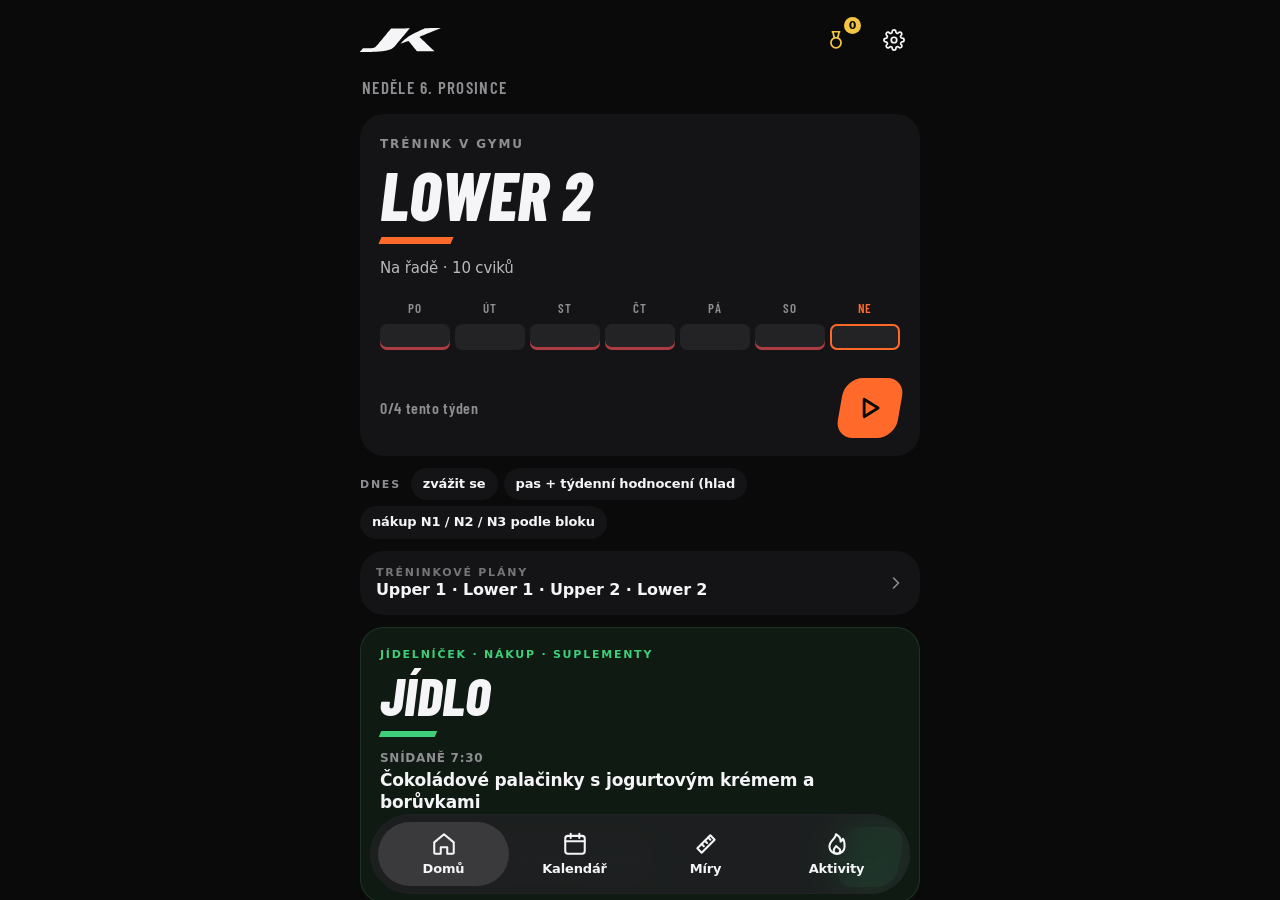
==== index.html @ 8cd09083 "Recepty: povinné suroviny → dochucení, odškrtávání, uvařit na víc dní; týden bez vaření; od 7. 12. k" ====
<!doctype html>
<html lang="cs">
<head>
<meta charset="utf-8">
<meta name="viewport" content="width=device-width,initial-scale=1,viewport-fit=cover">
<title>Kodad boost</title>
<meta name="theme-color" content="#0C0D10">
<meta name="apple-mobile-web-app-capable" content="yes">
<meta name="mobile-web-app-capable" content="yes">
<meta name="apple-mobile-web-app-status-bar-style" content="black-translucent">
<meta name="apple-mobile-web-app-title" content="Kodad boost">
<link rel="manifest" href="manifest.webmanifest">
<link rel="apple-touch-icon" href="icons/apple-touch-icon.png">
<link rel="icon" href="icons/icon-192.png">

<style>:root{padding-top:env(safe-area-inset-top,0px)}[hidden]{display:none!important}img{max-width:100%}</style>
<style>@font-face{font-family:'BC';font-weight:600;font-style:normal;font-display:block;src:url([data-uri]) format('woff')}@font-face{font-family:'BC';font-weight:700;font-style:normal;font-display:block;src:url([data-uri]) format('woff')}@font-face{font-family:'BC';font-weight:800;font-style:italic;font-display:block;src:url([data-uri]) format('woff')}/* Layout: jednosloupcová appka v duchu předlohy · černé pozadí, velké zaoblené karty, bílá hlavní tlačítka, plovoucí spodní lišta */
:root{
  --bg:#0A0A0A; --card:#1C1C1E; --card2:#262628; --card3:#323234; --line:#2E2E31;
  --fg:#F5F5F7; --mut:#8E8E93; --dim:#5C5C61;
  --done:#F2F2F2; --done-soft:rgba(242,242,242,.12); --hot:#FF6A2B; --hot-soft:rgba(255,106,43,.14);
  --prog:#35D0C9; --prog-soft:rgba(53,208,201,.15);
  --down:#E5484D; --down-soft:rgba(229,72,77,.15);
  --warn:#F07B2C; --ice:#9ACBF5; --heat:#F7A25C; --sick:#D46A93;
  --white:#FFFFFF; --ink:#0A0A0A;
  --f:-apple-system,BlinkMacSystemFont,"SF Pro Display","SF Pro Text",system-ui,"Helvetica Neue",Arial,sans-serif;
  --r:26px;
  color-scheme:dark;
}
*{box-sizing:border-box}
html,body{background:var(--bg);color:var(--fg)}
body{margin:0;font:16px/1.4 var(--f);letter-spacing:-.01em;
  padding-left:max(16px,env(safe-area-inset-left,0px));padding-right:max(16px,env(safe-area-inset-right,0px));
  padding-block:0 calc(118px + env(safe-area-inset-bottom,0px));
  -webkit-tap-highlight-color:transparent;-webkit-text-size-adjust:100%}
body::before{content:"";position:fixed;inset:0 0 auto;height:env(safe-area-inset-top,0px);z-index:30;background:var(--bg)}
button{font:inherit;color:inherit;background:none;border:0;padding:0;cursor:pointer;letter-spacing:inherit}
:focus-visible{outline:2px solid var(--prog);outline-offset:2px}
input,textarea,select{font:inherit;color:var(--fg);letter-spacing:inherit}
.num,input{font-variant-numeric:tabular-nums}
h1,h2,h3{margin:0;font-weight:800;letter-spacing:-.01em;text-wrap:balance}
.up-t{text-transform:uppercase;letter-spacing:.02em}
.lbl{font-size:13px;font-weight:500;letter-spacing:.14em;text-transform:uppercase;color:var(--mut)}
.mut{color:var(--mut)}
.wrap{max-width:560px;margin:0 auto}
svg.i{width:22px;height:22px;stroke:currentColor;fill:none;stroke-width:1.9;stroke-linecap:round;stroke-linejoin:round;flex:none}
.mark{display:block;color:var(--fg)}
.mark svg{display:block;height:100%;width:auto}

/* header */
.hdr{display:grid;grid-template-columns:52px 1fr 52px;align-items:center;padding-block:14px 18px}
.hdr .mark{height:26px;justify-self:center}
.hdr h1{justify-self:center;font-size:19px;font-weight:700;letter-spacing:0}
.round{width:52px;height:52px;border-radius:50%;display:grid;place-items:center;background:var(--card);border:1px solid var(--line);color:var(--fg)}
.round:active{background:var(--card2)}
.round.ghost{background:none;border-color:transparent}

/* buttons */
.pill{display:flex;align-items:center;justify-content:center;gap:12px;min-height:60px;padding:0 24px;border-radius:999px;font-size:19px;font-weight:700;width:100%}
.pill.white{background:var(--white);color:var(--ink)}
.pill.dark{background:var(--card2);border:1px solid #4A4A4D;color:var(--fg)}
.pill.lime{background:var(--done);color:var(--ink)}
.pill:active{filter:brightness(.92)}
.pill svg.i{width:24px;height:24px}
.btn{display:inline-flex;align-items:center;justify-content:center;gap:8px;min-height:48px;padding:0 18px;border-radius:999px;background:var(--card2);font-weight:600;font-size:16px}
.btn.sm{min-height:38px;padding:0 14px;font-size:14px}
.btn.white{background:var(--white);color:var(--ink)}
.btn.danger{color:var(--down)}
.btn.block{width:100%}
.btn:active{filter:brightness(1.2)}

/* cards */
.card{background:var(--card);border-radius:var(--r);padding:22px}
.sec{margin-top:30px}
.sec-h{display:flex;justify-content:space-between;align-items:baseline;margin:0 4px 14px}
.sec-h h2{font-size:26px;font-weight:700}
.sec-h button{color:var(--mut);font-size:17px;display:flex;align-items:center;gap:4px}

/* home plan card */
.plan{padding:26px 24px 24px;box-shadow:0 0 0 1px var(--line),0 20px 60px rgba(0,0,0,.6)}
.plan h1{font-size:34px;line-height:1.02;text-transform:uppercase}
.plan .sub{margin-top:8px;font-size:16px;color:var(--mut);text-transform:uppercase;letter-spacing:.06em;display:flex;gap:10px;flex-wrap:wrap}
.plan .sub b{color:var(--fg);font-weight:700}
.plan .sub i{font-style:normal;color:var(--dim)}
.ringrow{display:flex;align-items:center;gap:22px;margin:24px 0}
.ring{position:relative;width:118px;height:118px;flex:none}
.ring svg{width:100%;height:100%;transform:rotate(-90deg)}
.ring b{position:absolute;inset:0;display:grid;place-items:center;font-size:30px;font-weight:700}
.ringrow .side{display:grid;gap:12px;min-width:0}
.mini{display:flex;align-items:center;gap:12px;font-size:14px;letter-spacing:.08em;text-transform:uppercase}
.mini .mr{width:44px;height:44px;flex:none;position:relative}
.mini .mr svg{width:100%;height:100%;transform:rotate(-90deg)}
.mini .mr b{position:absolute;inset:0;display:grid;place-items:center;font-size:12px;font-weight:700}
.ringrow p{margin:0;font-size:15px;letter-spacing:.06em;text-transform:uppercase;color:var(--fg);line-height:1.35}
.plan.live h1{color:var(--done)}

/* week */
.week{display:grid;grid-template-columns:repeat(7,1fr);gap:4px;margin-top:18px}
.wd{display:grid;justify-items:center;gap:10px;color:var(--mut);font-size:15px}
.wd .c{width:42px;height:42px;max-width:100%;border-radius:50%;border:2.5px solid #5A5A5E;display:grid;place-items:center;color:var(--fg)}
.wd .c svg{width:18px;height:18px;stroke-width:2.6}
.wd.done .c{border-color:var(--done);color:var(--done)}
.wd.part .c{border-color:var(--warn);color:var(--warn)}
.wd.sick .c{border-color:var(--sick)}
.wd.act .c{border-color:var(--prog);color:var(--prog)}
.wd.today span{color:var(--fg);font-weight:700}
.wd.today .c{box-shadow:0 0 0 3px var(--bg),0 0 0 4.5px #6A6A6E}
.legend{display:flex;flex-wrap:wrap;gap:6px 14px;margin-top:20px;font-size:14px;color:var(--mut)}
.legend span{display:flex;align-items:center;gap:6px}
.legend u{width:9px;height:9px;border-radius:50%;display:inline-block}
.tiles{display:grid;grid-template-columns:1fr 1fr;gap:10px}
.tile{display:grid;gap:18px;padding:18px;border-radius:22px;background:var(--card);text-align:left}
.tile .ic{width:42px;height:42px;border-radius:50%;display:grid;place-items:center;background:var(--card2)}
.tile b{display:block;font-size:19px;font-weight:700}
.tile small{display:block;color:var(--mut);font-size:14px;margin-top:2px}
.lastc{display:flex;align-items:center;gap:14px;width:100%;text-align:left}
.lastc .bar{width:6px;align-self:stretch;border-radius:3px;background:var(--done)}
.lastc .t{flex:1;min-width:0}
.lastc .t b{display:block;font-size:20px;font-weight:600;text-transform:uppercase}
.lastc .t small{color:var(--mut);font-size:15px}
.lastc .n{font-size:28px;font-weight:700}
.lastc .n small{font-size:14px;color:var(--mut);font-weight:500}
.empty{padding:22px;border:1px dashed #3A3A3D;border-radius:var(--r);color:var(--mut);display:grid;gap:14px}
.empty b{color:var(--fg);font-size:18px}

/* floating nav */
nav.tabs{position:fixed;z-index:25;left:max(14px,env(safe-area-inset-left,0px));right:max(14px,env(safe-area-inset-right,0px));bottom:calc(10px + env(safe-area-inset-bottom,0px));
  max-width:540px;margin:0 auto;display:grid;grid-template-columns:repeat(4,1fr);padding:7px;border-radius:40px;
  background:rgba(32,32,34,.86);-webkit-backdrop-filter:blur(20px) saturate(1.4);backdrop-filter:blur(20px) saturate(1.4);border:1px solid var(--line)}
nav.tabs button{display:grid;justify-items:center;gap:3px;padding:9px 0 8px;border-radius:32px;color:var(--fg);font-size:13px;font-weight:600}
nav.tabs button svg.i{width:26px;height:26px}
nav.tabs button.on{background:#3A3A3D}

/* lists */
.list{display:grid;gap:10px;grid-template-columns:minmax(0,1fr)}
.li{display:flex;align-items:center;gap:14px;padding:16px 18px;background:var(--card);border-radius:20px;width:100%;text-align:left}
.li .t{flex:1;min-width:0}
.li .t b{display:block;font-weight:600;font-size:17px}
.li .t small{display:block;color:var(--mut);font-size:14px;margin-top:2px;white-space:nowrap;overflow:hidden;text-overflow:ellipsis}
.li .chev{color:var(--dim)}
.li .ic{width:40px;height:40px;border-radius:50%;display:grid;place-items:center;background:var(--card2);flex:none}
.search{width:100%;height:50px;border-radius:999px;background:var(--card);border:1px solid var(--line);padding:0 20px;font-size:17px;margin-bottom:14px}
.grp{margin:22px 4px 10px}

/* chips */
.chips{display:flex;flex-wrap:wrap;gap:6px}
.chip{font-size:13px;font-weight:600;padding:5px 11px;border-radius:999px;background:var(--card2);color:#C7C7CC;white-space:nowrap}
.chip.o{background:none;border:1.5px solid #E6E6E9;color:var(--fg);font-size:16px;font-weight:500;padding:9px 18px}
.chip.uni{color:var(--ice)}
.chip.prog{background:var(--prog-soft);color:var(--prog)}
.chip.down{background:var(--down-soft);color:var(--down)}

/* workout */
.timer{display:flex;align-items:center;justify-content:center;gap:12px;margin:0 auto 18px;width:max-content;padding:12px 34px;border-radius:999px;background:var(--card);border:1px solid var(--line);font-size:30px;font-weight:600;font-variant-numeric:tabular-nums;letter-spacing:.02em}
.timer svg.i{width:28px;height:28px}
.ex{background:var(--card);border-radius:var(--r);margin-top:14px;overflow:hidden}
.exh{display:flex;align-items:center;gap:16px;width:100%;padding:18px 20px 18px 22px;text-align:left}
.exh .bar{width:6px;align-self:stretch;border-radius:3px;background:#48484C;flex:none}
.ex.done .exh .bar{background:var(--done)} .ex.part .exh .bar{background:var(--warn)}
.exh .t{flex:1;min-width:0}
.exh .nm{display:flex;align-items:center;gap:10px;font-size:21px;font-weight:600;line-height:1.2}
.exh .nm .inf{color:var(--mut);display:grid;place-items:center;width:30px;height:30px;margin:-4px 0;border-radius:50%}
.exh .sb{display:flex;align-items:center;flex-wrap:wrap;gap:6px 12px;color:var(--mut);font-size:17px;margin-top:4px}
.dots{display:flex;gap:6px}
.dots u{width:16px;height:16px;border-radius:50%;border:2px solid var(--down)}
.dots u.ok{border-color:var(--done);background:var(--done)}
.exh .cv{color:var(--fg);transition:transform .2s}
.ex.open .exh .cv{transform:rotate(180deg)}
.exb{border-top:1px solid var(--line)}
.tools{display:flex;align-items:center;gap:8px;padding:12px 16px;border-bottom:1px solid var(--line)}
.tools .chips{flex:1;min-width:0}
.tools .tb{width:46px;height:38px;border-radius:999px;background:var(--card2);display:grid;place-items:center;flex:none;color:var(--fg)}
.tools .tb svg.i{width:20px;height:20px}
.last{padding:12px 20px 0;font-size:14px;color:var(--mut)}
.last b{color:var(--fg);font-weight:500}
.tbl{display:grid}
.th,.tr{display:grid;grid-template-columns:44px 1fr 1fr 74px 52px;align-items:center}
.th{padding:10px 8px 8px;border-bottom:1px solid var(--line);font-size:15px;font-weight:700;text-align:center}
.th span+span,.tr>*+*{border-left:1px solid var(--line)}
.tr{min-height:66px;border-bottom:1px solid var(--line);text-align:center;padding:0 8px}
.tr.sideR{border-bottom-color:var(--line)}
.tr .no{font-size:18px;font-weight:500}
.tr input{width:100%;height:50px;border:0;background:transparent;text-align:center;font-size:23px;font-weight:500;padding:0 4px;border-radius:12px}
.tr input:focus{background:var(--card2);outline:none}
.tr input::placeholder{color:#5C5C61}
.rc{position:relative}
.rc .ar{position:absolute;right:4px;top:50%;transform:translateY(-50%);font-size:17px;font-weight:700;pointer-events:none}
.ar.up{color:var(--prog)} .ar.down{color:var(--down)} .ar.eq{color:var(--dim)}
.rg{display:grid;justify-items:center;gap:3px;font-size:13px;color:var(--mut);font-weight:600}
.fbadge{display:inline-grid;place-items:center;min-width:44px;height:28px;border-radius:999px;border:2px solid var(--down);color:var(--fg);font-size:14px;font-weight:800}
.ck{display:grid;place-items:center}
.ck span{width:42px;height:30px;border-radius:999px;border:2px solid #4A4A4D;display:grid;place-items:center;color:transparent}
.ck span svg{width:18px;height:18px;stroke-width:3}
.ck.ok span{border-color:var(--done);color:var(--done)}
.nx{padding:12px 20px 4px;display:grid;gap:5px;font-size:14px;color:var(--mut)}
.nx .up{color:var(--prog)} .nx .down{color:var(--down)} .nx b{color:var(--fg);font-weight:600}
.nx .up b{color:var(--prog)}
.notep{display:block;width:calc(100% - 32px);margin:12px 16px 18px;min-height:54px;border-radius:28px;border:0;background:var(--card3);padding:15px 22px;font-size:17px;resize:none;line-height:1.4}
.notep::placeholder{color:#A1A1A6}
.dock{position:fixed;z-index:25;left:max(14px,env(safe-area-inset-left,0px));right:max(14px,env(safe-area-inset-right,0px));bottom:calc(10px + env(safe-area-inset-bottom,0px));max-width:540px;margin:0 auto;
  display:flex;gap:10px;align-items:center;padding:12px;border-radius:34px;background:rgba(40,40,42,.9);-webkit-backdrop-filter:blur(20px);backdrop-filter:blur(20px);border:1px solid var(--line)}
.dock .pill{min-height:56px;font-size:18px}
.dock .add{background:#3A3A3D;flex:1}
.dock .add svg{color:var(--done)}
.dock .fin{flex:1.2;background:var(--done);color:var(--ink)}

/* finish flow */
.steps{display:grid;grid-template-columns:repeat(3,1fr);gap:12px;margin:6px 8px 0}
.steps i{height:5px;border-radius:3px;background:#2C2C33}
.steps i.on{background:var(--white)}
.fl{min-height:calc(100vh - 260px);display:flex;flex-direction:column;justify-content:center;text-align:center;padding:30px 0}
.fl .mark{height:34px;margin:0 auto 34px}
.fl .lbl{color:var(--fg);letter-spacing:.2em;font-size:15px}
.fl .huge{font-size:76px;font-weight:800;line-height:1;margin-top:10px;letter-spacing:-.02em}
.fl .huge small{font-size:40px}
.fl h2{font-size:30px;text-transform:uppercase;margin-top:8px}
.fl .chips{justify-content:center;margin-top:22px;gap:10px}
.bottom-acts{display:grid;gap:12px;margin-top:10px}
.burst{position:relative;width:200px;height:150px;margin:24px auto 10px}
.burst span{position:absolute;border-radius:50%;display:grid;place-items:center;border:2px solid var(--prog);background:rgba(53,208,201,.08);color:var(--fg)}
.burst span svg{stroke-width:2.4}
.gl{display:grid;gap:12px;margin-top:22px;text-align:left}
.gi{display:flex;align-items:center;gap:12px;padding:20px 22px;border-radius:24px;background:var(--card)}
.gi .t{flex:1;min-width:0}
.gi .t b{display:block;font-size:19px;font-weight:500}
.gi .t small{color:var(--mut);font-size:16px}
.gi .r{display:grid;justify-items:end;gap:8px}
.gi .r .p{display:flex;align-items:center;gap:8px}
.gi .r .p .cir{width:32px;height:32px;border-radius:50%;border:2px solid currentColor;display:grid;place-items:center}
.gi .r .p .cir svg{width:16px;height:16px;stroke-width:2.6}
.gi .r .p em{font-style:normal;font-weight:700;padding:6px 14px;border-radius:999px;font-size:16px}
.gi .r .from{color:var(--mut);font-size:16px;white-space:nowrap}
.gi.up .p{color:var(--prog)} .gi.up .p em{background:var(--prog-soft)} .gi.up .from b{color:var(--prog);font-weight:500}
.gi.kg .p{color:var(--done)} .gi.kg .p em{background:var(--done-soft)} .gi.kg .from b{color:var(--done);font-weight:500}
.gi.down .p{color:var(--down)} .gi.down .p em{background:var(--down-soft)} .gi.down .from b{color:var(--down);font-weight:500}
.ov h1{font-size:40px;margin:4px 0 20px}
.ovc{background:var(--card);border-radius:var(--r);overflow:hidden}
.ovc .row{display:flex;align-items:center;gap:16px;padding:18px 22px;border-top:1px solid var(--line)}
.ovc .row:first-child{border-top:0}
.ovc .row .k{font-size:15px;letter-spacing:.12em;text-transform:uppercase;color:#C7C7CC;flex:none}
.ovc .row input{flex:1;min-width:0;background:none;border:0;font-size:18px;padding:4px 0}
.ovc .row input::placeholder{color:var(--dim)}
.ovc .ttl{display:flex;align-items:center;gap:16px;font-size:26px;font-weight:500;text-transform:uppercase}
.ovc .ttl i{width:6px;height:38px;border-radius:3px;background:var(--done)}
.ovc .row .v{font-size:19px;color:#4A9DFF;font-variant-numeric:tabular-nums}
.feel{display:grid;grid-template-columns:repeat(4,1fr);gap:6px;padding:20px 12px;background:var(--card);border-radius:var(--r);margin-top:14px}
.feel button{display:grid;justify-items:center;gap:8px;color:#8E8E93;font-size:16px}
.feel button svg{width:46px;height:46px;stroke:none;fill:currentColor}
.feel button.on{color:var(--fg)}
.feel button.on svg{color:var(--done)}
.opt{display:grid;gap:12px;margin-top:14px}
.reco{padding:16px 18px;border-radius:20px;background:var(--prog-soft);color:var(--fg);font-size:15px;text-align:left}
.reco .lbl{color:var(--prog);display:block;margin-bottom:4px;font-size:12px}
.extbl{background:var(--card);border-radius:var(--r);overflow:hidden;margin-top:14px}
.extbl .eh{display:flex;align-items:center;gap:14px;padding:16px 20px}
.extbl .eh i{width:6px;height:44px;border-radius:3px;background:var(--done);flex:none}
.extbl .eh .t{flex:1;min-width:0}
.extbl .eh b{display:block;font-size:20px;font-weight:500}
.extbl .eh small{color:var(--mut);font-size:16px}
.extbl .th,.extbl .tr{grid-template-columns:52px 1fr 1fr 1fr}
.extbl .th{background:#161618;border-top:1px solid var(--line)}
.extbl .tr{min-height:56px;font-size:19px;border-bottom:0}
.extbl .tr span{display:flex;align-items:center;justify-content:center;gap:8px}
.badge-best{display:inline-flex;align-items:center;gap:6px;padding:6px 12px;border-radius:999px;border:1.5px solid #8E8E93;font-size:14px;font-weight:600;white-space:nowrap}
.badge-best svg{color:#F4C542}
.extbl.best{box-shadow:inset 0 0 0 2px #8E8E93}
.sfix{position:fixed;z-index:26;left:max(16px,env(safe-area-inset-left,0px));right:max(16px,env(safe-area-inset-right,0px));bottom:calc(14px + env(safe-area-inset-bottom,0px));max-width:528px;margin:0 auto}

/* forms + sheet */
#sheet{position:fixed;inset:0;z-index:50;display:flex;align-items:flex-end;justify-content:center}
#sheet .bd{position:absolute;inset:0;background:rgba(0,0,0,.65);animation:fade .2s}
#sheet .pn{position:relative;width:100%;max-width:560px;max-height:92vh;overflow:auto;background:#161618;border-radius:32px 32px 0 0;
  padding:10px max(20px,env(safe-area-inset-right,0px)) calc(24px + env(safe-area-inset-bottom,0px)) max(20px,env(safe-area-inset-left,0px));animation:up .26s cubic-bezier(.2,.8,.2,1)}
#sheet .grab{width:58px;height:6px;border-radius:3px;background:#4A4A4D;margin:6px auto 22px}
#sheet h2{font-size:26px}
@keyframes up{from{transform:translateY(40px);opacity:0}}
@keyframes fade{from{opacity:0}}
.form{display:grid;gap:16px;margin-top:16px}
.form label.f{display:grid;gap:7px;font-size:14px;color:var(--mut);font-weight:500}
.inp,.form input:not([type=checkbox]),.form textarea,.form select{width:100%;min-height:50px;border-radius:16px;border:1px solid var(--line);background:var(--card);padding:12px 14px;font-size:17px}
.form textarea{min-height:96px;resize:vertical}
.two{display:grid;grid-template-columns:1fr 1fr;gap:10px}
.three{display:grid;grid-template-columns:repeat(3,1fr);gap:10px}
.seg{display:flex;background:var(--card);border-radius:999px;padding:4px;gap:4px}
.seg button{flex:1;min-height:42px;border-radius:999px;font-size:15px;font-weight:600;color:var(--mut)}
.seg button.on{background:var(--card3);color:var(--fg)}
.sw{display:flex;align-items:center;justify-content:space-between;gap:12px;padding:15px 18px;border-radius:20px;background:var(--card);font-size:17px;font-weight:500;width:100%;text-align:left}
.sw small{display:block;color:var(--mut);font-size:13px;font-weight:400}
.sw .k{width:51px;height:31px;border-radius:16px;background:#3A3A3D;position:relative;flex:none;transition:background .2s}
.sw .k::after{content:"";position:absolute;top:2px;left:2px;width:27px;height:27px;border-radius:50%;background:#fff;transition:transform .2s}
.sw.on .k{background:var(--done)}
.sw.on .k::after{transform:translateX(20px)}
.setcfg{display:grid;grid-template-columns:24px 1fr 1fr auto 34px;gap:8px;align-items:center}
.setcfg .n{font-weight:700;color:var(--mut)}
.setcfg input{min-height:46px!important;text-align:center}
.setcfg .fb{height:46px;padding:0 12px;border-radius:999px;border:2px solid #3A3A3D;font-size:13px;font-weight:800;color:var(--dim)}
.setcfg .fb.on{border-color:var(--down);color:var(--fg)}
.setcfg .rm{height:46px;color:var(--dim)}
.actions{display:flex;gap:10px;margin-top:22px}
.actions .btn{flex:1}
.confirm{margin-top:14px;padding:16px;border-radius:18px;background:var(--down-soft);display:grid;gap:10px;font-size:15px}
.info-b{display:grid;gap:14px;margin-top:16px;font-size:16px}
.info-b ul{margin:6px 0 0;padding-left:20px;display:grid;gap:6px}

/* summary / stats */
.stat3{display:grid;grid-template-columns:repeat(3,1fr);background:var(--card);border-radius:var(--r);overflow:hidden}
.stat3>div{display:grid;justify-items:center;gap:6px;padding:20px 8px;text-align:center}
.stat3>div+div{border-left:1px solid var(--line)}
.stat3 svg.i{width:28px;height:28px;color:#C7C7CC}
.stat3 span{font-size:14px;color:#C7C7CC}
.stat3 b{font-size:28px;font-weight:700}
.stat3 b.up{color:var(--prog)} .stat3 b.down{color:var(--down)}
.chart{width:100%;height:auto;display:block}
.chart text{font-family:var(--f);font-size:12px;fill:#C7C7CC}

/* calendar */
.cal-h{display:flex;align-items:center;justify-content:space-between;margin:0 0 16px}
.cal-h h2{font-size:24px;text-transform:uppercase;letter-spacing:.03em}
.cal{display:grid;grid-template-columns:repeat(7,1fr);gap:6px 4px}
.cal .dn{text-align:center;font-size:13px;color:var(--mut);padding-bottom:4px}
.cd{display:grid;justify-items:center;gap:4px;padding:2px 0;color:var(--fg)}
.cd .c{width:40px;height:40px;max-width:100%;border-radius:50%;display:grid;place-items:center;font-size:16px;font-weight:500;border:2px solid transparent}
.cd.out{visibility:hidden}
.cd.future .c{color:var(--dim)}
.cd.today .c{border-color:#6A6A6E}
.cd.gym .c{border-color:var(--done);color:var(--done);font-weight:700}
.cd.sick .c{border-color:var(--sick);color:var(--sick)}
.cd .ds{display:flex;gap:3px;height:6px}
.cd .ds u{width:6px;height:6px;border-radius:50%}
.dot-gym{background:var(--done)}.dot-cold{background:var(--ice)}.dot-heat{background:var(--heat)}.dot-act{background:var(--prog)}.dot-sick{background:var(--sick)}

/* activities */
.agrid{display:grid;grid-template-columns:repeat(3,1fr);gap:10px}
.at{display:grid;justify-items:center;gap:10px;padding:18px 6px;border-radius:22px;background:var(--card);font-size:14px;font-weight:600}
.at .ic{width:48px;height:48px;border-radius:50%;display:grid;place-items:center;background:var(--card2)}
.at.cold .ic,.li .ic.cold{color:var(--ice)} .at.heat .ic,.li .ic.heat{color:var(--heat)} .at.act .ic,.li .ic.act{color:var(--prog)}

/* overlays */
#toast{position:fixed;left:50%;bottom:calc(112px + env(safe-area-inset-bottom,0px));transform:translateX(-50%);z-index:70;background:var(--white);color:var(--ink);padding:12px 20px;border-radius:999px;font-weight:600;font-size:15px;opacity:0;pointer-events:none;transition:opacity .2s;white-space:nowrap}
#toast.on{opacity:1}
#fx{position:fixed;inset:0;z-index:80;pointer-events:none;display:grid;place-items:center}
#fx canvas{position:absolute;inset:0;width:100%;height:100%}
#fx .msg{position:relative;text-align:center;animation:fxin .5s ease}
#fx .msg b{display:block;font-size:60px;font-weight:800;letter-spacing:-.02em}
#fx .msg span{color:var(--mut);font-size:17px}
#fx.cold{background:radial-gradient(circle at 50% 40%,rgba(154,203,245,.16),rgba(10,10,10,.96) 70%)} #fx.cold b{color:var(--ice)}
#fx.heat{background:radial-gradient(circle at 50% 70%,rgba(242,140,78,.24),rgba(10,10,10,.96) 70%)} #fx.heat b{color:var(--heat)}
#fx.act{background:radial-gradient(circle at 50% 50%,rgba(53,208,201,.14),rgba(10,10,10,.96) 70%)} #fx.act b{color:var(--prog)}
@keyframes fxin{from{opacity:0;transform:scale(.96)}}
#shot{position:fixed;inset:0;z-index:90;background:rgba(0,0,0,.94);display:flex;flex-direction:column;align-items:center;justify-content:center;gap:16px;
  padding:calc(16px + env(safe-area-inset-top,0px)) max(16px,env(safe-area-inset-right,0px)) calc(16px + env(safe-area-inset-bottom,0px)) max(16px,env(safe-area-inset-left,0px))}
#shot img{max-height:66vh;max-width:100%;border-radius:18px;-webkit-touch-callout:default}
#shot p{margin:0;color:var(--mut);font-size:14px;text-align:center;max-width:320px}
#shot .bottom-acts{width:100%;max-width:380px}
/* home v2 */
.htop{display:flex;align-items:center;justify-content:space-between;padding-block:14px 4px}
.htop .mark{height:24px}
.hdate{font-size:15px;color:var(--mut);margin:2px 4px 14px}
.gcard{position:relative;cursor:pointer;border-radius:30px;padding:24px 22px 20px;background:linear-gradient(160deg,#232326 0%,#141415 70%);border:1px solid #2E2E31;overflow:hidden}
.gcard::after{content:"";position:absolute;right:-60px;top:-60px;width:220px;height:220px;border-radius:50%;background:radial-gradient(circle,rgba(139,212,59,.16),transparent 70%);pointer-events:none}
.gcard .lbl{color:var(--done);font-size:12px}
.gcard h1{font-size:44px;line-height:.98;text-transform:uppercase;margin-top:10px;letter-spacing:-.02em}
.gsub{margin:10px 0 0;color:#C7C7CC;font-size:15px}
.gtime{font-size:46px;font-weight:700;font-variant-numeric:tabular-nums;color:var(--done);margin-top:8px}
.gcard.live{background:linear-gradient(160deg,#1E2A14 0%,#121411 75%);border-color:rgba(139,212,59,.35)}
.wk7{display:grid;grid-template-columns:repeat(7,1fr);gap:6px;margin-top:22px}
.w7{display:grid;justify-items:center;gap:7px;color:var(--mut);font-size:12px;font-weight:600;text-transform:uppercase;letter-spacing:.04em;padding:0}
.w7 i{width:100%;height:30px;border-radius:9px;background:#2A2A2D}
.w7.done i{background:var(--done)}
.w7.live i{background:var(--warn)}
.w7.sick i{background:repeating-linear-gradient(135deg,rgba(212,106,147,.55) 0 5px,#2A2A2D 5px 10px)}
.w7.today span{color:var(--fg)}
.w7.today i{box-shadow:inset 0 0 0 2px #8E8E93}
.w7 u{width:5px;height:5px;border-radius:50%;background:transparent}
.w7 u.on{background:var(--prog)}
.gfoot{display:flex;align-items:center;justify-content:space-between;margin-top:16px}
.gfoot .mut{font-size:14px}
.gplay{width:64px;height:64px;border-radius:50%;background:var(--done);color:var(--ink);display:grid;place-items:center;box-shadow:0 10px 30px rgba(139,212,59,.25)}
.gplay svg.i{width:28px;height:28px;stroke-width:2.4}
.gplay.ok{background:var(--card3);color:var(--done);box-shadow:none}
.hgrid{display:grid;grid-template-columns:1fr 1fr;gap:10px;margin-top:10px}
.hcard{display:flex;flex-direction:column;align-items:flex-start;gap:6px;padding:18px;border-radius:24px;background:var(--card);text-align:left;min-height:150px;min-width:0}
.hcard .hic{width:40px;height:40px;border-radius:50%;display:grid;place-items:center;background:var(--card2);margin-bottom:6px}
.hcard b{font-size:19px;font-weight:700}
.hcard small{color:var(--mut);font-size:14px}
.hcard .big{font-size:28px;font-weight:700;font-variant-numeric:tabular-nums;line-height:1.1}
.hcard .big small{font-size:13px;font-weight:500}
.hcard .stp{margin-top:auto}
.hrow{display:flex;align-items:center;gap:14px;width:100%;margin-top:10px;padding:16px 18px;border-radius:22px;background:var(--card);text-align:left}
.hrow .bar{width:5px;align-self:stretch;border-radius:3px;background:var(--done)}
.hrow .t{flex:1;min-width:0}
.hrow .t small{display:block;color:var(--mut);font-size:13px}
.hrow .t b{display:block;font-size:18px;text-transform:uppercase}
.hrow .n{color:#C7C7CC;font-size:15px;white-space:nowrap}
.hrow em{font-style:normal;color:var(--prog)}
.card .seg{background:var(--card2)}
.card .seg button.on{background:#4A4A4E}
/* rekordy, odpočet, souhrn */
.ar.pr{color:#F4C542;font-size:12px;font-weight:800;letter-spacing:.04em}
.tools .tb.cdb{width:auto;padding:0 12px;gap:6px;display:flex;align-items:center;font-size:14px;font-weight:600;color:var(--done)}
.tools .tb.cdb svg.i{width:18px;height:18px}
.cdbar{position:fixed;z-index:24;left:max(14px,env(safe-area-inset-left,0px));right:max(14px,env(safe-area-inset-right,0px));bottom:calc(96px + env(safe-area-inset-bottom,0px));max-width:540px;margin:0 auto;
  display:flex;align-items:center;gap:10px;padding:12px 12px 12px 20px;border-radius:26px;background:#1E1E21;border:1px solid #3A3A3D;overflow:hidden;box-shadow:0 10px 40px rgba(0,0,0,.6)}
.cdbar .pg{position:absolute;left:0;top:0;bottom:0;background:rgba(139,212,59,.12);pointer-events:none;transition:width .4s linear}
.cdbar .t{flex:1;min-width:0;position:relative}
.cdbar .t small{display:block;color:var(--mut);font-size:13px;white-space:nowrap;overflow:hidden;text-overflow:ellipsis}
.cdbar .t b{font-size:30px;font-weight:700;font-variant-numeric:tabular-nums}
.cdbar .ad{position:relative;height:44px;padding:0 14px;border-radius:999px;background:var(--card3);font-weight:600;font-size:15px}
.cdbar .cx{position:relative;width:44px;height:44px;border-radius:50%;background:var(--card3);display:grid;place-items:center}
.cdbar.go{background:var(--done);border-color:var(--done);color:var(--ink)}
.cdbar.go .t small{color:rgba(10,10,10,.65)}
.cdbar.go .t b{font-size:22px}
.cdbar.go .cx{background:rgba(10,10,10,.15)}
@media (prefers-reduced-motion:no-preference){.cdbar.go{animation:pulse 1s ease-in-out 3}@keyframes pulse{50%{transform:scale(1.03)}}}
.perfc{margin-top:14px;padding:18px 16px;background:var(--card);border-radius:var(--r)}
.perfc .seg{background:var(--card2)}
.perfc .seg button{min-height:48px;font-size:18px}
.perfc .seg button.on{background:var(--done);color:var(--ink)}
.gi.pr{background:linear-gradient(120deg,rgba(244,197,66,.14),var(--card) 60%);color:#F4C542}
.gi.pr .t b{color:var(--fg)}
.gi.pr .p em{background:rgba(244,197,66,.16)}
.gi.pr .from b{color:#F4C542;font-weight:500}
.prli .ic{color:#F4C542}
.prli small b{color:#F4C542;font-weight:600}
.wkh{display:flex;align-items:center;justify-content:space-between;gap:12px;text-align:center}
.round[disabled]{opacity:.3}
.wcard{padding:6px 18px}
.wrow{display:flex;justify-content:space-between;align-items:center;gap:10px;padding:12px 0;border-top:1px solid var(--line);font-size:15px}
.wrow:first-child{border-top:0}
.wrow span{color:var(--mut)}
.wrow b{font-weight:600;text-align:right}
/* míry */
.mtabs{margin:16px 0 14px;position:sticky;top:calc(env(safe-area-inset-top,0px) + 6px);z-index:15;background:var(--card);box-shadow:0 6px 20px rgba(0,0,0,.5)}
.mtiles{display:grid;grid-template-columns:1fr 1fr;gap:10px}
.mtile{background:var(--card);border-radius:22px;padding:16px;display:grid;gap:4px;min-width:0}
.mtile span{font-size:12px;letter-spacing:.1em;text-transform:uppercase;color:var(--mut)}
.mtile b{font-size:30px;font-weight:700;font-variant-numeric:tabular-nums;line-height:1.1}
.mtile b small{font-size:15px;color:var(--mut);font-weight:500}
.mtile em{font-style:normal;font-size:13px;color:var(--mut)}
.stp{font-style:normal;display:inline-block;padding:3px 9px;border-radius:999px;font-size:12px;font-weight:600}
.stp.good{background:var(--done-soft);color:var(--done)} .stp.warn{background:rgba(240,123,44,.15);color:var(--warn)} .stp.bad{background:var(--down-soft);color:var(--down)} .stp.idle{background:var(--card2);color:var(--mut)}
.alert{margin-top:10px;padding:14px 16px;border-radius:18px;font-size:15px;background:var(--card);border-left:4px solid var(--dim)}
.alert.warn{border-left-color:var(--warn)} .alert.bad{border-left-color:var(--down)}
.mform h2,.mchart h2{font-size:22px}
.mh{display:flex;align-items:center;justify-content:space-between;gap:10px}
.hint{font-size:14px;margin:6px 0 0}
.ml{margin:0 2px 8px}
.scl{display:flex;justify-content:space-between;gap:8px;font-size:15px;font-weight:600}
.scl small{color:var(--mut);font-weight:400;font-size:12px;text-align:right}
.seg.wrap3{display:grid;grid-template-columns:repeat(3,1fr);border-radius:20px}
.seg.wrap3 button{border-radius:16px;font-size:14px}
.form input.bigin{font-size:26px;font-weight:700;min-height:56px}
.dt summary{cursor:pointer;font-weight:600;color:var(--prog);padding:6px 2px}
.mchart{margin-top:14px;padding:20px 16px}
.tw{overflow-x:auto;margin:10px -4px 0}
.tw table{border-collapse:collapse;width:100%;font-size:14px;font-variant-numeric:tabular-nums}
.tw th,.tw td{padding:9px 8px;text-align:right;border-bottom:1px solid var(--line);white-space:nowrap}
.tw th:first-child,.tw td:first-child{text-align:left}
.tw th{font-size:11px;letter-spacing:.06em;text-transform:uppercase;color:var(--mut);font-weight:600}
.tw td.good{color:var(--done)} .tw td.warn{color:var(--warn)} .tw td.bad{color:var(--down)}
.tw tr[data-a]{cursor:pointer}
@media (prefers-reduced-motion:reduce){*{animation:none!important;transition:none!important}}
.hdate::first-letter{text-transform:uppercase}

/* v1.6 – kompaktnější zápis */
.timer{font-size:24px;padding:9px 26px;margin-bottom:12px}
.timer svg.i{width:22px;height:22px}
.ex{border-radius:22px;margin-top:10px}
.exh{padding:14px 14px 14px 16px;gap:12px}
.exh .bar{width:4px}
.exh .nm{font-size:18px;gap:8px}
.exh .nm .inf{width:26px;height:26px}
.exh .nm .inf svg.i{width:18px;height:18px}
.exh .sb{font-size:14px;margin-top:2px}
.dots{gap:5px}.dots u{width:11px;height:11px;border-width:1.75px}
.tools{padding:9px 12px;gap:6px}
.tools .tb{width:40px;height:34px}
.tools .tb.cdb{padding:0 10px;font-size:13px}
.last{padding:10px 16px 0;font-size:13px}
.th{font-size:12px;letter-spacing:.06em;text-transform:uppercase;color:var(--mut);font-weight:600;padding:9px 6px 7px}
.th,.tr{grid-template-columns:36px 1fr 1fr 64px 46px}
.tr{min-height:54px;padding:0 6px}
.tr .no{font-size:15px;color:var(--mut)}
.tr input{height:42px;font-size:20px}
.fbadge{min-width:34px;height:22px;font-size:11px;border-width:1.5px}
.rg{font-size:11px}
button.ck{background:none;border:0;padding:0;cursor:pointer}
.ck span{width:36px;height:26px;border-width:1.75px}
.ck span svg{width:15px;height:15px}
.nx{padding:10px 16px 2px;font-size:13px;gap:3px}
.notep{min-height:44px;margin:10px 12px 14px;width:calc(100% - 24px);padding:12px 18px;font-size:15px;border-radius:22px}
.dock{padding:9px;border-radius:30px}
.dock .pill{min-height:50px;font-size:17px}
.cdbar{bottom:calc(84px + env(safe-area-inset-bottom,0px));padding:10px 10px 10px 18px}
.cdbar .t b{font-size:26px}
/* míry – seznam */
.mlist{display:grid;background:var(--card2);border-radius:20px;overflow:hidden}
.mrow{display:grid;grid-template-columns:1fr 92px 26px;align-items:center;gap:6px;padding:10px 14px;border-top:1px solid var(--line);min-height:58px}
.mlist>.mrow:first-child{border-top:0}
.ml2{display:grid;gap:1px;min-width:0}
.ml2 b{font-size:16px;font-weight:600}
.ml2 small{font-size:12px;color:var(--mut);white-space:nowrap;overflow:hidden;text-overflow:ellipsis}
.mrow input{min-height:42px!important;height:42px;padding:0 10px!important;text-align:right;font-size:19px!important;font-weight:600;border-radius:12px!important;background:var(--bg)!important;border:1px solid var(--line)}
.mrow i{font-style:normal;font-size:12px;color:var(--mut)}
.mpair{border-top:1px solid var(--line)}
.mpair summary{list-style:none;display:flex;align-items:center;gap:10px;padding:12px 14px;min-height:58px;cursor:pointer}
.mpair summary::-webkit-details-marker{display:none}
.mpair summary .ml2{flex:1}
.mpair summary small{color:var(--prog)}
.mpair .chev{color:var(--mut);transition:transform .2s;display:grid}
.mpair[open] .chev{transform:rotate(180deg)}
.mpair .mrow{padding-left:30px;background:rgba(0,0,0,.18)}
.mform .form{gap:12px}
.mform h2{font-size:20px}
.form input.bigin{font-size:24px;min-height:52px}
/* aktivity – piktogramy */
.agrid .at .ic svg.i{width:28px;height:28px;stroke-width:1.6}
.at .ic{width:56px;height:56px}
.mpair .mrow .ml2 small{display:none}

/* v1.7 */
.wpromo{display:flex;align-items:center;gap:14px;width:100%;margin-top:10px;padding:16px 18px;border-radius:24px;text-align:left;background:linear-gradient(120deg,rgba(139,212,59,.16),var(--card) 65%);border:1px solid rgba(139,212,59,.3)}
.wpromo .hic{width:46px;height:46px;border-radius:50%;display:grid;place-items:center;background:rgba(139,212,59,.14);color:var(--done);flex:none}
.wpromo .t{flex:1;min-width:0;display:grid;gap:1px}
.wpromo small{color:var(--done);font-size:12px;font-weight:600;letter-spacing:.06em;text-transform:uppercase}
.wpromo b{font-size:18px}
.wpromo em{font-style:normal;color:var(--mut);font-size:14px}
.plt{display:grid;gap:4px;margin:10px 2px 0;font-size:15px}
.plt b{font-size:24px;font-variant-numeric:tabular-nums}
.plt em{font-style:normal;color:var(--warn);font-size:14px}
.cmp{margin-top:18px;background:var(--card);border-radius:22px;padding:6px 16px 10px;text-align:left}
.cmph{display:flex;justify-content:space-between;gap:10px;padding:12px 2px 8px;font-size:14px;font-weight:600}
.cmpr{display:grid;grid-template-columns:.9fr 1.05fr 1.05fr 92px;white-space:nowrap;align-items:center;gap:6px;padding:9px 2px;border-top:1px solid var(--line);font-size:14px;font-variant-numeric:tabular-nums}
.cmpr.hd{border-top:0;padding-top:0;font-size:11px;text-transform:uppercase;letter-spacing:.08em;color:var(--mut)}
.cmpr.hd b{font-weight:600;color:var(--fg)}
.cmpr span:first-child{color:var(--mut)}
.cmpr i{font-style:normal;text-align:right;font-weight:600;color:var(--mut)}
.cmpr i.g{color:var(--done)} .cmpr i.b{color:var(--down)}

/* v1.8 sauna */
.sblock{display:grid;gap:10px;padding:14px;border-radius:20px;background:var(--card)}
.sblock .sbh{display:flex;align-items:center;justify-content:space-between}
.sblock .sbh b{font-size:16px;color:var(--heat)}
.sblock .rm{width:34px;height:34px;color:var(--dim);display:grid;place-items:center}
.sblock .seg{background:var(--card2)}
.seg.wrap4{display:grid;grid-template-columns:repeat(4,1fr)}
.seg.wrap4 button{font-size:13px;padding:0 2px}

/* v1.9 siluety */
.agrid .at .ic{width:60px;height:60px;background:var(--card2);color:#B8B8BD}
.agrid .at .ic svg.i{width:34px;height:34px}
.agrid .at.heat .ic{color:var(--heat)} .agrid .at.cold .ic{color:var(--ice)}
.li .ic svg.i{width:24px;height:24px}
.at.act[data-t=thai] .ic{color:#E5484D} .at.act[data-t=yoga] .ic,.at.act[data-t=stretch] .ic{color:#B59CF0} .at.act[data-t=bike] .ic{color:var(--prog)} .at.act[data-t=run] .ic{color:var(--done)} .at.act[data-t=swim] .ic{color:#4A9DFF}

.amore{margin-top:10px}
.at.more .ic{color:var(--mut)}
.at.more.on{background:var(--card2)}
.at.act[data-t=climb] .ic{color:#E2A65A} .at.act[data-t=xcski] .ic{color:#7FD1E8} .at.act[data-t=sprint] .ic{color:#FF7A59} .at.act[data-t=posing] .ic{color:#E07FA0}

/* v2.0 studio */
.stprev{border-radius:26px;overflow:hidden;display:grid;place-items:center;min-height:240px;background:var(--card)}
.stprev.cista{background:repeating-conic-gradient(#2A2A2E 0 25%,#1E1E21 0 50%) 0 0/22px 22px}
.stprev img{display:block;width:100%;height:auto;max-height:56vh;object-fit:contain}
.stload{width:28px;height:28px;border-radius:50%;border:3px solid var(--card3);border-top-color:var(--fg);animation:spin .8s linear infinite}
@keyframes spin{to{transform:rotate(360deg)}}
.chip.tg{padding:8px 14px;font-size:14px;background:var(--card);border:1.5px solid var(--card3);color:var(--mut)}
.chip.tg.on{background:var(--fg);color:var(--ink);border-color:var(--fg)}
.cal-h~.bottom-acts,.bottom-acts:has([data-a=month-share]){grid-template-columns:1fr 1fr}

/* v2.1 menší aktivity */
.agrid{grid-template-columns:repeat(4,1fr);gap:8px}
.agrid .at{padding:12px 4px 10px;gap:7px;border-radius:18px;font-size:12px;line-height:1.2;text-align:center}
.agrid .at .ic{width:42px;height:42px}
.agrid .at .ic svg.i{width:22px;height:22px}
.amore{margin-top:8px}

/* v2.2 barvy: černobílý základ + žhavá oranžová na akce */
.gcard .lbl{color:var(--hot)}
.gcard::after{background:radial-gradient(circle,rgba(255,106,43,.18),transparent 70%)}
.gplay{background:var(--hot);color:#0A0A0A;box-shadow:0 10px 30px rgba(255,106,43,.3)}
.gplay.ok{background:var(--card3);color:var(--fg);box-shadow:none}
.gtime{color:var(--hot)}
.gcard.live{background:linear-gradient(160deg,#2A1A12 0%,#131110 75%);border-color:rgba(255,106,43,.35)}
.dock .fin{background:var(--hot);color:#0A0A0A}
.tools .tb.cdb{color:var(--hot)}
.cdbar .pg{background:rgba(255,106,43,.14)}
.cdbar.go{background:var(--hot);border-color:var(--hot)}
.wpromo{background:linear-gradient(120deg,rgba(255,106,43,.16),var(--card) 65%);border-color:rgba(255,106,43,.3)}
.wpromo .hic{background:rgba(255,106,43,.14);color:var(--hot)}
.wpromo small{color:var(--hot)}
.perfc .seg button.on{background:var(--hot);color:#0A0A0A}
.sw.on .k{background:var(--hot)}
.chip.tg.on{background:var(--fg)}
.cd.gym .c{border-color:var(--hot);color:var(--hot)}
.legend u[style*="--done"]{background:var(--hot)!important}
.at.act[data-t=run] .ic{color:#8BD43B}

.agrid .at .ic svg.i{width:26px;height:26px}
.li .ic svg.i{width:24px;height:24px}

/* v2.5 editor tréninku */
.tli{align-items:flex-start}
.tli .t small{white-space:normal}
.stp2{display:inline-flex;align-items:center;gap:8px;margin-top:8px}
.stp2 button{width:30px;height:30px;border-radius:50%;background:var(--card3);font-size:18px;font-weight:700;display:grid;place-items:center}
.stp2 b{font-size:14px;font-weight:600;min-width:56px;text-align:center}
.mvs{display:flex;flex-direction:column;gap:6px}
.mvs .round{width:36px;height:36px}
.mvs .round[disabled]{opacity:.25}

/* v2.6 mapa svalů + podržení */
.mmap{display:grid;gap:8px}
.mm2{display:grid;grid-template-columns:1fr 1fr;gap:10px;background:var(--card);border-radius:18px;padding:14px 10px 8px}
#sheet .mm2{background:var(--card)}
.card .mm2{background:var(--card2);--card:var(--card2)}
.mm2>div{display:grid;justify-items:center;gap:4px}
.mm2 svg.body{width:100%;max-width:120px;height:auto}
.mm2 span{font-size:11px;color:var(--mut);letter-spacing:.1em;text-transform:uppercase;font-weight:600}
.mleg{display:flex;gap:16px;justify-content:center;font-size:13px;color:var(--mut)}
.mleg span{display:flex;align-items:center;gap:6px}
.mleg u{width:10px;height:10px;border-radius:3px;background:var(--hot)}
.mleg u.s{opacity:.55}
.li,.hrow,.gcard{-webkit-user-select:none;user-select:none;-webkit-touch-callout:none}
.confirm .two{margin-top:4px}

/* v2.7 studio */
.seg.st5{display:grid;grid-template-columns:repeat(3,1fr);border-radius:22px}
.seg.st5 button{border-radius:18px;font-size:14px}
.stprev.cista img{max-height:44vh}

/* v2.8 */
.lirow{display:flex;gap:8px;align-items:center}.lirow>.li{flex:1;min-width:0}
.planli{border:1.5px dashed rgba(255,106,43,.45)}
.tparts .chip{padding:9px 14px;font-size:14px;border:1px solid transparent}.tparts .chip.on{background:var(--hot);color:#0B0B0C}
.w7.pl-on i{outline:2px solid var(--hot);outline-offset:-2px;background:transparent}
.w7.pl-miss i{outline:2px dashed var(--down);outline-offset:-2px;background:transparent}
.cd.pl-on .c{box-shadow:inset 0 0 0 2px rgba(255,106,43,.75);border-radius:50%}
.cd.pl-miss .c{box-shadow:inset 0 0 0 2px rgba(229,72,77,.55);border-radius:50%;opacity:.8}
.legend u.o{background:transparent!important;box-shadow:inset 0 0 0 2px var(--hot)}
.plcard{display:flex;align-items:center;gap:14px;width:100%;text-align:left;margin-top:12px;padding:14px 16px;border-radius:24px;background:var(--card);color:var(--fg)}
.plcard .t{flex:1;min-width:0;display:flex;flex-direction:column;gap:3px}.plcard .t b{font-size:17px}.plcard .t small{color:var(--mut);font-size:13px}.plcard .t small.lbl{font-size:11px}
.plring{position:relative;display:grid;place-items:center;flex:none;width:52px;height:52px}.plring svg{position:absolute;inset:0;width:100%;height:100%;transform:rotate(-90deg)}.plring i{font-style:normal;font-weight:800;font-size:14px;position:relative}
.plring.big{width:96px;height:96px}.plring.big i{font-size:24px}
.plmiss{margin-top:10px;padding:16px;border-radius:24px;background:rgba(229,72,77,.09);border:1px solid rgba(229,72,77,.3);display:flex;flex-direction:column;gap:12px}
.plmiss>div:first-child{display:flex;flex-direction:column;gap:3px}.plmiss .mut{font-size:14px}
.plhero{padding:20px;border-radius:28px;background:linear-gradient(160deg,#202023,#121214);border:1px solid rgba(255,255,255,.06)}
.plhero h2{font-size:30px;font-weight:900;text-transform:uppercase;letter-spacing:.01em;margin:0 0 12px;line-height:1.05}
.plhero .chip{border:1px solid rgba(255,255,255,.14);background:transparent}
.plprog{display:flex;align-items:center;gap:18px;margin-top:18px}.plprog p{margin:6px 0 0;font-size:15px}.plprog p.mut{font-size:13px;margin-top:4px}
.plbar{height:6px;border-radius:6px;background:#2E2E31;margin-top:16px;overflow:hidden}.plbar i{display:block;height:100%;background:var(--hot);border-radius:6px}
.pday .dw{width:30px;flex:none;font-weight:800;text-transform:uppercase;font-size:13px;color:var(--mut)}
.pday.off{opacity:.55;padding-top:12px;padding-bottom:12px}
.pday.today{box-shadow:inset 0 0 0 1.5px var(--hot)}
.pst{font-size:12px;font-weight:700;padding:5px 10px;border-radius:999px;flex:none;background:#2A2A2D;color:#C7C7CC}
.pst.done,.pst.moved{background:rgba(139,212,59,.14);color:#8BD43B}.pst.miss{background:rgba(229,72,77,.14);color:#FF8A8D}.pst.today{background:rgba(255,106,43,.16);color:var(--hot)}
.pdl{display:flex;flex-direction:column;gap:10px}
.pde{padding:14px 16px;border-radius:22px;background:var(--card)}.pde:not(.on){opacity:.75}
.pdh{display:flex;align-items:center;justify-content:space-between;gap:12px}.pdh b{font-size:16px}
.pdh select{max-width:58%;background:var(--card2);color:var(--fg);border:0;border-radius:12px;padding:10px 12px;font:inherit;font-weight:600}
.bgrid{display:grid;grid-template-columns:repeat(3,1fr);gap:10px}
.bdg{display:flex;flex-direction:column;align-items:center;gap:4px;padding:14px 6px 12px;border-radius:22px;background:var(--card);color:var(--fg);text-align:center}
.bdg b{font-size:13px;line-height:1.15}.bdg small{font-size:11px;color:var(--mut)}.bdg em{font-style:normal;font-size:11px;color:var(--mut)}
.bbar{width:70%;height:4px;border-radius:4px;background:#2E2E31;overflow:hidden;margin-top:4px}.bbar i{display:block;height:100%;background:var(--hot)}
.bgrid.sm .bdg{background:transparent;padding:4px}.bdg.lock{opacity:.6}
.bpop{position:fixed;left:12px;right:12px;bottom:calc(98px + env(safe-area-inset-bottom));z-index:80;display:flex;align-items:center;gap:12px;padding:10px 16px 10px 10px;border-radius:24px;background:#1C1C1F;border:1px solid rgba(255,255,255,.1);box-shadow:0 18px 40px rgba(0,0,0,.5);color:var(--fg);text-align:left;transform:translateY(24px);opacity:0;transition:transform .35s cubic-bezier(.2,.9,.3,1.2),opacity .3s}
.bpop.on{transform:none;opacity:1}.bpop span{display:flex;flex-direction:column;gap:2px}.bpop small{font-size:11px;color:var(--mut);text-transform:uppercase;letter-spacing:.08em}.bpop b{font-size:17px}.bpop em{font-style:normal;font-size:13px;color:#C7C7CC}
.mm2 svg.body{max-width:132px}

/* ===================== v2.9 – vlastní vzhled (pravidla: 1 barva, 2 fonty, žádná záře, méně krabic, šikmý motiv) ===================== */
:root{
  --fd:'BC',"SF Pro Display",system-ui,sans-serif;
  --bg:#0A0A0A; --card:#141416; --card2:#1E1E21; --card3:#2A2A2D; --line:#222225;
  --prog:var(--hot); --done:#F2F2F2; --r:20px;
}
body{background:var(--bg)}
/* typografie: úzký italic na čísla a nadpisy, systémový font na text */
h1,h2,.gcard h1,.plhero h2{font-family:var(--fd);font-style:italic;font-weight:800;letter-spacing:.005em;text-transform:uppercase}
.hdr h1{font-family:var(--fd);font-style:italic;font-weight:800;font-size:24px;text-transform:uppercase;letter-spacing:.02em}
.lbl{font-size:11px;font-weight:600;letter-spacing:.16em}
.num,.big,.stat3 b,.gtime,.ovc .row .v,.extbl .tr span:nth-child(2),.extbl .tr span:nth-child(3){font-family:var(--fd);font-weight:700;font-variant-numeric:tabular-nums}
/* šikmý motiv */
.slab{display:inline-block;height:6px;width:64px;background:var(--hot);transform:skewX(-24deg);border-radius:1px}
.slab+.slab{width:18px;opacity:.45;margin-left:6px}

/* ---------- domů ---------- */
.hdate{font-family:var(--fd);font-weight:600;font-size:17px;letter-spacing:.08em;text-transform:uppercase;color:var(--mut);margin:6px 2px 14px}
.gcard,.gcard.live{background:var(--card);border:0;border-radius:24px;padding:22px 20px 18px}
.gcard::after{display:none}
.gcard .lbl{color:var(--mut)}
.gcard.live .lbl{color:var(--hot)}
.gcard h1{font-size:68px;line-height:.86;margin-top:12px;letter-spacing:0}
.gcard h1::after{content:"";display:block;width:72px;height:7px;margin-top:14px;background:var(--hot);transform:skewX(-24deg);transform-origin:left}
.gsub{font-size:15px;color:#B9B9BE;margin-top:14px}
.gtime{font-size:56px;font-style:italic;font-weight:800;color:var(--hot);margin-top:8px}
.gplay,.gplay.ok{box-shadow:none}
.gplay{width:60px;height:60px;border-radius:18px;transform:skewX(-10deg)}
.gplay svg.i{transform:skewX(10deg)}
.gplay.ok{background:var(--card3);color:var(--fg)}
/* týden: šikmé dílky */
.wk7{gap:5px;margin-top:20px}
.w7{font-family:var(--fd);font-weight:600;font-size:13px;letter-spacing:.06em}
.w7 i{height:26px;border-radius:7px;background:#232326}
.w7.done i{background:var(--done)}
.w7.live i{background:var(--hot)}
.w7.today span{color:var(--hot)}
.w7.today i{box-shadow:inset 0 0 0 2px var(--hot)}
.w7.pl-on i{outline:0;background:#232326;box-shadow:inset 0 -3px 0 var(--hot)}
.w7.today.pl-on i{box-shadow:inset 0 0 0 2px var(--hot)}
.w7.pl-miss i{outline:0;background:#232326;box-shadow:inset 0 -3px 0 rgba(229,72,77,.7)}
.w7 u.on{background:var(--mut)}
.gfoot .mut{font-family:var(--fd);font-weight:600;font-size:16px;letter-spacing:.04em}

/* plán + zmeškaný den: řádky bez krabic */
.plcard{background:none;border-radius:0;padding:16px 2px;margin-top:6px;border-bottom:1px solid var(--line)}
.plring i{font-family:var(--fd);font-style:italic;font-size:16px}
.plmiss{background:none;border:0;border-left:4px solid var(--down);border-radius:0;padding:4px 0 4px 14px;margin:14px 0 4px}
.plmiss .btn{border-radius:14px}
/* týdenní souhrn */
.wpromo,.wpromo{background:none;border:0;border-bottom:1px solid var(--line);border-radius:0;padding:16px 2px;margin-top:0}
.wpromo .hic{background:none;width:auto;height:auto}
/* dlaždice Míry/Aktivity → dva řádky s velkým číslem vpravo */
.hgrid{display:block;margin-top:0}
.hcard{flex-direction:row;align-items:center;gap:14px;min-height:0;padding:16px 2px;border-radius:0;background:none;border-bottom:1px solid var(--line);width:100%}
.hcard .hic{margin:0;background:none;width:28px;height:28px;color:var(--mut)!important}
.hcard>b{font-size:17px;font-weight:600;flex:1}
.hcard>small{flex:1;text-align:right}
.hcard .big{font-size:30px;font-style:italic;font-weight:800;order:3}
.hcard .big small{font-family:var(--f);font-style:normal;font-size:12px;color:var(--mut);margin-left:2px}
.hcard .stp{display:none}
.hrow{background:none;border-radius:0;padding:16px 2px;margin-top:0;border-bottom:1px solid var(--line)}
.hrow .bar{display:none}
.hrow .t b{font-family:var(--fd);font-style:italic;font-weight:800;font-size:22px}
.hrow .n{font-family:var(--fd);font-weight:600;font-size:17px}
.hrow em{color:var(--hot)}

/* ---------- shrnutí tréninku ---------- */
.ovc{background:none;border-radius:0}
.ovc .row{padding:14px 2px;border-top:1px solid var(--line)}
.ovc .row:first-child{border-top:0;padding-top:4px}
.ovc .ttl{font-family:var(--fd);font-style:italic;font-weight:800;font-size:46px;line-height:.9}
.ovc .ttl i{display:none}
.ovc .row .k{font-size:11px;letter-spacing:.16em;color:var(--mut);width:92px}
.ovc .row .v{color:var(--fg);font-size:22px}
/* čísla: jedno velké vlevo, dvě menší vpravo */

.stat3{background:none;border-radius:0;border-top:1px solid var(--line);border-bottom:1px solid var(--line)}
.stat3.sx{grid-template-columns:1.25fr 1fr;grid-template-rows:auto auto;border-radius:0;border-top:1px solid var(--line);border-bottom:1px solid var(--line)}
.stat3>div{justify-items:start;text-align:left;padding:14px 2px;gap:2px}
.stat3>div+div{border-left:0}
.stat3.sx>div:nth-child(3){grid-column:1;grid-row:1/3;order:-1;align-content:center;border-right:1px solid var(--line);padding-right:12px}
.stat3.sx>div:nth-child(1){border-bottom:1px solid var(--line)}
.stat3.sx>div:nth-child(1),.stat3.sx>div:nth-child(2){padding-left:16px}
.stat3 span{font-size:11px;letter-spacing:.16em;text-transform:uppercase;color:var(--mut);font-weight:600}
.stat3 b{font-size:34px;font-style:italic;font-weight:800;line-height:1}
.stat3.sx>div:nth-child(3) b{font-size:58px;white-space:nowrap}
.stat3.sx>div:nth-child(3) b::after{content:" kg";font-size:20px;color:var(--mut);font-style:normal}
.stat3 b.up{color:var(--hot)}
.card:has(.mmap){background:none;padding:6px 0 0!important;border-radius:0}
.mm2,.card .mm2{background:none;padding:6px 0 0}
.cmp{background:none;border-radius:0;padding:4px 2px 6px;border-top:1px solid var(--line)}
.cmpr i.g{color:var(--hot)}
.extbl{background:var(--card);border-radius:20px}
.extbl .eh i{width:5px;height:34px;background:var(--hot);transform:skewX(-16deg);border-radius:1px}
.extbl .eh b{font-family:var(--fd);font-style:italic;font-weight:800;font-size:24px;text-transform:uppercase}
.extbl .th{background:none}
.extbl .tr{font-size:21px}
.badge-best{background:none!important;color:#F4C542}

/* ---------- obecné ---------- */
.li{border-radius:18px;background:var(--card)}
.li .ic{background:none;width:32px}
.chip{border-radius:8px}
.card{border-radius:22px}
.pill{border-radius:18px;font-size:18px}
.pill.dark{background:var(--card2);border:0}
.btn{border-radius:16px}
.alert{border-radius:16px}
.tabs{background:rgba(14,14,16,.96);border:1px solid #232326;box-shadow:none}
.plhero{background:none;border:0;border-radius:0;padding:4px 2px 18px;border-bottom:1px solid var(--line)}
.plhero h2{font-size:48px;line-height:.9}
.plhero .chip{border-radius:8px}
.plring.big i{font-size:30px}
.plbar{height:7px;border-radius:1px;transform:skewX(-24deg);background:#232326}.plbar i{border-radius:1px}
.pst{border-radius:8px}
.pst.done,.pst.moved{background:rgba(242,242,242,.1);color:var(--fg)}
.bdg{border-radius:18px}
.bbar,.bbar i{border-radius:1px}
.gi.pr{background:var(--card)}

/* kalendář: klidný – číslo, hotovo = bílý kroužek, dnes = oranžové číslo, plán = čárka pod číslem */
.cal-h h2{font-family:var(--fd);font-style:italic;font-weight:800;font-size:28px}
.cd .c{border:0;font-weight:500}
.cd.gym .c,.cd.gym .c{background:var(--done);color:var(--ink);border:0;font-weight:700}
.cd.today .c{border:0;color:var(--hot);font-weight:800}
.cd.today.gym .c{background:var(--hot);color:var(--ink)}
.cd.pl-on .c,.cd.pl-miss .c{box-shadow:none;opacity:1}
.cd .c{position:relative}
.cd.pl-on .c::after,.cd.pl-miss .c::after{content:"";position:absolute;left:50%;bottom:3px;width:14px;height:2.5px;margin-left:-7px;border-radius:2px;background:var(--hot)}
.cd.pl-miss .c::after{background:var(--down)}
.cd.sick .c{border:0;color:var(--sick)}
.legend u.o{box-shadow:none;background:var(--hot)!important;height:3px!important;border-radius:2px!important;width:12px!important}
/* štítky „roste / na řadě / uloženo“ do oranžové */
:root{--prog-soft:rgba(255,106,43,.14)}
/* odznaky: řádky místo mřížky */
.bgrid{display:flex;flex-direction:column;gap:0}
.bgrid .bdg{display:grid;grid-template-columns:64px 1fr auto;grid-template-rows:auto auto;align-items:center;column-gap:14px;row-gap:2px;padding:12px 2px;border-radius:0;background:none;border-bottom:1px solid var(--line);text-align:left}
.bgrid .bdg svg{grid-row:1/3;width:64px;height:64px}
.bgrid .bdg b{font-size:17px;font-weight:600;align-self:end}
.bgrid .bdg small{grid-column:2;align-self:start;font-size:13px}
.bgrid .bdg .bbar{grid-column:3;grid-row:1;width:90px;align-self:end;margin:0}
.bgrid .bdg em{grid-column:3;grid-row:2;text-align:right;font-family:var(--fd);font-weight:600;font-size:15px;align-self:start}
.bgrid.sm{display:grid;grid-template-columns:repeat(4,1fr);gap:8px}
.bgrid.sm .bdg{display:flex;border:0;padding:4px;text-align:center}
.bgrid.sm .bdg svg{width:64px;height:64px}
.legend u[style*="--done"]{background:var(--done)!important}

.dsec{display:flex;flex-direction:column;gap:12px;padding-top:14px;border-top:1px solid var(--line)}
.dsh{display:flex;align-items:baseline;justify-content:space-between;gap:10px}
.dsh b{font-family:var(--fd);font-style:italic;font-weight:800;font-size:24px;text-transform:uppercase}
.dsh span{font-size:13px;color:var(--mut)}
.dsh span::first-letter{text-transform:uppercase}

/* pevná kostra: posouvá se jen obsah, spodní bar zůstává vždy na stejném místě */
html,body{height:100%;overflow:hidden;overscroll-behavior:none}
:root{padding-top:0!important}
body{padding:0}
#app{position:fixed;inset:0;overflow-y:auto;overflow-x:hidden;-webkit-overflow-scrolling:touch;overscroll-behavior-y:contain;
  padding:env(safe-area-inset-top,0px) max(16px,env(safe-area-inset-right,0px)) calc(118px + env(safe-area-inset-bottom,0px)) max(16px,env(safe-area-inset-left,0px))}
nav.tabs{bottom:calc(10px + env(safe-area-inset-bottom,0px));transform:translateZ(0)}
#sheet .pn{will-change:transform;touch-action:pan-y}
#sheet .grab{width:44px;height:5px;margin:4px auto 20px;padding:0;box-shadow:0 0 0 14px transparent}
nav.tabs{bottom:var(--tabb,max(6px, calc(env(safe-area-inset-bottom,0px) - 12px)))}

#app{bottom:var(--appb,0px)}
html.vbs,html.vbs body{height:var(--fullh)}

/* trasa */
.gpxbox{display:flex;flex-direction:column;gap:8px}
.gpxbtn{display:flex;align-items:center;justify-content:center;gap:8px;cursor:pointer}
#gpx-info{font-size:13px;line-height:1.4}
.rsvg{color:var(--hot);display:block}
.rsvg.gpxprev{width:120px;height:120px;margin:4px auto 0}
.rsvg.rmini{width:42px;height:42px;flex:none;opacity:.9}

.at.act[data-t=stairs] .ic{color:#F2B84B}.at.act[data-t=row] .ic{color:#5AB0FF}.at.act[data-t=skierg] .ic{color:#7FD1E8}.at.act[data-t=hyrox] .ic{color:#FFD23F}
.hxs summary{cursor:pointer;font-weight:600;padding:6px 2px;color:var(--fg)}
.hxg{display:grid;grid-template-columns:1fr 1fr;gap:10px;margin-top:10px}
.hxg .f{font-size:13px}

/* WHOOP */
.wrow{gap:12px}.wrow>b{flex:1}
.wrow .wv{display:flex;flex-direction:column;align-items:flex-end;min-width:0}
.wrow .wv i{font-family:var(--fd);font-style:italic;font-weight:800;font-size:24px;line-height:1}
.wrow .wv i small{font-family:var(--f);font-style:normal;font-size:11px;color:var(--mut)}
.wrow .wv em{font-style:normal;font-size:11px;color:var(--mut);white-space:nowrap}
.whint{margin:0;font-size:13px;color:var(--mut)}
.wline{display:flex;flex-direction:column;gap:4px;padding:12px 2px;border-top:1px solid var(--line)}
.wline b{font-family:var(--fd);font-weight:700;font-size:20px;letter-spacing:.02em}
.wpend .t small{white-space:normal}

/* ===== JÍDLO ===== */
.frow small{text-align:right;max-width:58%;white-space:nowrap;overflow:hidden;text-overflow:ellipsis}
.fban{display:flex;flex-direction:column;gap:3px;width:100%;text-align:left;margin-top:10px;padding:14px 16px;border-left:4px solid var(--hot);background:var(--card);border-radius:0 16px 16px 0;color:var(--fg)}
.fban.crit{border-left-color:var(--down)}.fban b{font-size:16px}.fban small{color:var(--mut);font-size:13px}
.ftabs button{font-size:11px}.ftabs button svg.i{width:24px;height:24px}
nav.tabs.ftabs{grid-template-columns:repeat(5,1fr)}
.fdnav{display:flex;align-items:center;justify-content:space-between;gap:10px;margin:4px 0 14px}
.fdnav>div{text-align:center;display:flex;flex-direction:column;gap:2px}.fdnav b{font-family:var(--fd);font-style:italic;font-weight:800;font-size:24px;text-transform:uppercase}
.fdnav b::first-letter{text-transform:uppercase}.fdnav small{color:var(--mut);font-size:13px}.fdnav .round{width:44px;height:44px}
.fmeals{display:flex;flex-direction:column;border-top:1px solid var(--line)}
.fmeal{display:grid;grid-template-columns:74px 1fr auto;gap:12px;align-items:center;padding:14px 2px;border-bottom:1px solid var(--line);text-align:left;width:100%;color:var(--fg)}
.fmt{display:flex;flex-direction:column}.fmt i{font-style:normal;font-family:var(--fd);font-weight:700;font-size:15px;text-transform:uppercase;letter-spacing:.04em;color:var(--hot)}.fmt small{color:var(--mut);font-size:12px}
.fmn{display:flex;flex-direction:column;gap:5px;min-width:0}.fmn b{font-size:16px;font-weight:600;line-height:1.25}.fmn small{display:flex;flex-wrap:wrap;gap:5px}
.tag{font-style:normal;font-size:11px;font-weight:600;padding:3px 8px;border-radius:6px;background:var(--card2);color:#C7C7CC}.tag.o{background:var(--hot-soft);color:var(--hot)}
.fmk{font-family:var(--fd);font-style:italic;font-weight:800;font-size:22px;white-space:nowrap}.fmk small{font-family:var(--f);font-style:normal;font-size:11px;color:var(--mut)}
.fsec{margin-top:20px}.fsec>.lbl{margin:0 2px 8px;display:block}
.fup{margin:0;padding:0 0 0 18px;display:grid;gap:4px;font-size:15px}.fup li::marker{color:var(--hot)}
.fcook{margin:0 2px;font-size:15px}
.fsum{margin-top:22px;padding-top:14px;border-top:1px solid var(--line);display:grid;grid-template-columns:auto 1fr;gap:4px 18px;align-items:end}
.fsum .lbl{grid-column:1/-1}.fsn{display:flex;align-items:baseline;gap:6px}.fsn b{font-family:var(--fd);font-style:italic;font-weight:800;font-size:58px;line-height:.9}.fsn small{color:var(--mut)}
.fsm{display:grid;grid-template-columns:repeat(4,1fr);gap:6px}.fsm span{display:flex;flex-direction:column}.fsm i{font-style:normal;font-family:var(--fd);font-weight:700;font-size:22px}.fsm small{font-size:10px;color:var(--mut)}
.fsheet-n{margin:12px 0 0;font-size:14px;color:#C7C7CC}.fsheet-n b{color:var(--fg)}
.fing{display:flex;flex-direction:column;border-top:1px solid var(--line)}
.fing>div{display:flex;justify-content:space-between;gap:12px;padding:10px 2px;border-bottom:1px solid var(--line);font-size:15px}
.fing span{display:flex;flex-direction:column}.fing small{color:var(--mut);font-size:12px}.fing b{white-space:nowrap;font-family:var(--fd);font-weight:700;font-size:17px}
.fing .add{color:var(--hot)}.ftext{margin:0 2px;font-size:15px;line-height:1.5;color:#D8D8DC}
.fweek{display:flex;flex-direction:column;gap:10px}
.fwd{background:var(--card);border-radius:18px;padding:12px 14px}.fwd.today{box-shadow:inset 0 0 0 1.5px var(--hot)}
.fwh{display:flex;align-items:baseline;gap:8px;margin-bottom:6px}.fwh b{font-family:var(--fd);font-style:italic;font-weight:800;font-size:22px;text-transform:uppercase}.fwh small{color:var(--mut);font-size:12px}.fwh span{margin-left:auto;font-size:13px;color:#C7C7CC}
.fwm{display:grid;grid-template-columns:70px 1fr;gap:8px;padding:6px 0;text-align:left;width:100%;color:var(--fg);font-size:14px;border-top:1px solid var(--line)}
.fwm i{font-style:normal;color:var(--mut);font-size:12px;text-transform:uppercase;letter-spacing:.05em;padding-top:2px}
.fwu{margin:6px 0 0;font-size:12px;color:var(--mut)}
.fsbar{display:flex;align-items:center;justify-content:space-between;margin:14px 2px 4px}.fsbar span{font-family:var(--fd);font-weight:600;font-size:17px}
.fsg{margin-top:14px}.fsg .lbl{margin:0 2px 6px;display:block}
.fsi{display:grid;grid-template-columns:26px 1fr auto auto;gap:12px;align-items:center;width:100%;padding:11px 2px;border-bottom:1px solid var(--line);text-align:left;color:var(--fg)}
.fsi .cb{width:24px;height:24px;border-radius:7px;border:2px solid #4A4B51;display:grid;place-items:center}.fsi .cb svg{width:16px;height:16px}
.fsi.on .cb{background:var(--hot);border-color:var(--hot);color:#0A0A0A}.fsi.on .t b,.fsi.on .q{color:var(--mut);text-decoration:line-through}
.fsi .t{display:flex;flex-direction:column;min-width:0}.fsi .t b{font-weight:500;font-size:15px}.fsi .t small{color:var(--hot);font-size:12px}
.fsi .q{font-size:14px;color:#C7C7CC;white-space:nowrap}.fsi .x{color:var(--mut)}.fsi .x svg{width:18px;height:18px}
.fadd{display:flex;gap:8px;margin-top:16px}.fadd input{flex:1;min-width:0;background:var(--card);border:1px solid var(--line);border-radius:14px;padding:12px 14px;color:var(--fg)}
.fsup{display:flex;flex-direction:column;gap:10px;padding:14px 16px;background:var(--card);border-radius:18px;border-left:4px solid transparent}
.fsup.warn{border-left-color:var(--hot)}.fsup.crit{border-left-color:var(--down)}
.fsup .t{display:flex;flex-direction:column;gap:3px;text-align:left;color:var(--fg)}.fsup .t b{font-size:17px}.fsup .t small{color:var(--mut);font-size:13px}
.fsr{display:flex;align-items:center;justify-content:space-between;gap:10px}.fsr span{display:flex;flex-direction:column;font-size:14px}.fsr small{color:var(--mut);font-size:12px}.fsr .btn{padding:9px 14px}
.frec{display:flex;flex-direction:column;gap:4px;padding:14px 16px;margin-bottom:12px;border-left:4px solid var(--mut);background:var(--card);border-radius:0 16px 16px 0}
.frec.up,.frec.down,.frec.check,.frec.big{border-left-color:var(--hot)}.frec.ok{border-left-color:var(--done)}
.frec b{font-size:17px}.frec span{color:#C7C7CC;font-size:14px}
.fq{display:flex;flex-direction:column;gap:10px;margin-top:12px}.fq small{color:var(--mut);font-size:13px;display:block;margin-bottom:6px}
.fstat{display:grid;grid-template-columns:repeat(3,1fr);border-top:1px solid var(--line);border-bottom:1px solid var(--line);margin-top:6px}
.fstat>div{display:flex;flex-direction:column;gap:2px;padding:12px 4px}.fstat>div+div{border-left:1px solid var(--line);padding-left:12px}
.fstat span{font-size:10px;letter-spacing:.14em;text-transform:uppercase;color:var(--mut);font-weight:600}.fstat b{font-family:var(--fd);font-style:italic;font-weight:800;font-size:30px;line-height:1}.fstat b small{font-size:13px;color:var(--mut);font-style:normal}.fstat em{font-style:normal;font-size:11px;color:var(--mut)}
.fwr{display:grid;grid-template-columns:1fr auto 110px;gap:10px;padding:9px 2px;border-bottom:1px solid var(--line);align-items:baseline}.fwr b{font-family:var(--fd);font-weight:700;font-size:18px}.fwr small{color:var(--mut);font-size:12px;text-align:right}.fwr.dim b{color:var(--mut)}
.fsc{display:grid;grid-template-columns:76px 1fr;gap:10px;align-items:center;margin-bottom:8px}.fsc>span{font-size:14px;color:#C7C7CC}
.fstep{display:flex;align-items:center;justify-content:space-between;gap:12px}.fstep>div{text-align:center;display:flex;flex-direction:column}.fstep b{font-family:var(--fd);font-style:italic;font-weight:800;font-size:44px;line-height:1}.fstep small{color:var(--mut);font-size:12px}.fstep .round{font-size:24px;font-weight:700}
.fsteps{margin:10px 0 0;padding-left:20px;font-size:14px;color:#C7C7CC;display:grid;gap:3px}
.fdays{display:grid;grid-template-columns:repeat(7,1fr);gap:6px}.fdays button{padding:12px 0;border-radius:12px;background:var(--card2);font-family:var(--fd);font-weight:700;font-size:16px;text-transform:uppercase}.fdays button.on{background:var(--hot);color:#0A0A0A}
.frem{display:flex;gap:8px;overflow-x:auto;margin:0 -16px 12px;padding:0 16px;scrollbar-width:none}.frem::-webkit-scrollbar{display:none}
.frem button{flex:none;display:flex;flex-direction:column;gap:2px;text-align:left;padding:10px 14px;border-radius:14px;background:var(--card);border:1px solid var(--line);color:var(--fg);max-width:240px}
.frem button.crit{border-color:var(--down)}.frem b{font-size:14px}.frem small{font-size:12px;color:var(--mut)}

/* Jídlo = zelená + bílá */
html.food{--hot:#3FCF7A;--hot-soft:rgba(63,207,122,.15)}
html.food nav.tabs button.on{background:#1F3A2A;color:#3FCF7A}
html.food .hdr h1{color:#FFFFFF}
.frow .hic{color:#3FCF7A!important}
.frow{border-left:3px solid #3FCF7A;padding-left:12px!important}
.fjls{display:flex;flex-direction:column;gap:8px}
.fjl{display:flex;align-items:center;gap:8px;padding:12px 14px;background:var(--card);border-radius:16px}
.fjl .t{flex:1;display:flex;align-items:center;gap:12px;text-align:left;color:var(--fg);min-width:0}
.fjl .t span:last-child{display:flex;flex-direction:column;min-width:0}.fjl b{font-size:15px}.fjl small{color:var(--mut);font-size:12px}
.fjl .rd{width:20px;height:20px;border-radius:50%;border:2px solid #4A4B51;flex:none}
.fjl.on{box-shadow:inset 0 0 0 1.5px var(--hot)}.fjl.on .rd{border-color:var(--hot);background:radial-gradient(circle,var(--hot) 45%,transparent 50%)}
.fjcur{display:flex;justify-content:space-between;align-items:center;width:100%;margin-top:18px;padding:12px 2px;border-top:1px solid var(--line);color:var(--mut);font-size:13px;text-align:left}
.fjcur b{color:var(--hot);font-size:14px}
.fmk{display:flex;flex-direction:column;align-items:flex-end}.fmk em{font-family:var(--f);font-style:normal;font-weight:600;font-size:12px;color:var(--hot);margin-top:2px}
.fsum2{margin-top:22px;padding:16px;background:var(--card);border-radius:20px}
.fsk{display:flex;align-items:baseline;gap:8px;margin:6px 0 12px}.fsk b{font-family:var(--fd);font-style:italic;font-weight:800;font-size:64px;line-height:.85}.fsk span{font-size:16px;color:var(--mut)}
.fmrs{display:flex;flex-direction:column}
.fmr{display:grid;grid-template-columns:96px 1fr 70px 40px;gap:10px;align-items:center;padding:9px 0;border-top:1px solid var(--line)}
.fmr .l{display:flex;flex-direction:column;font-size:15px;font-weight:600}.fmr .l small{font-size:11px;font-weight:500;color:var(--hot)}
.fmr .bar{height:6px;border-radius:3px;background:#26272B;overflow:hidden}.fmr .bar i{display:block;height:100%;background:#8E8E93;border-radius:3px}
.fmr.pro .bar i{background:var(--hot)}
.fmr b{font-family:var(--fd);font-weight:700;font-size:24px;text-align:right}.fmr b small{font-size:13px;color:var(--mut);font-family:var(--f);font-weight:500}
.fmr.pro b{color:var(--hot)}.fmr em{font-style:normal;font-size:12px;color:var(--mut);text-align:right}
.fmnote{margin:8px 0 0;font-size:11px;color:var(--mut)}
.fshi{display:grid;grid-template-columns:1fr 1fr;gap:1px;margin-top:12px;background:var(--line);border-radius:16px;overflow:hidden}
.fshi>div{display:flex;flex-direction:column;gap:2px;padding:12px 14px;background:var(--card)}.fshi>div.w{grid-column:1/-1}
.fshi span{font-size:10px;letter-spacing:.14em;text-transform:uppercase;color:var(--mut);font-weight:600}.fshi b{font-size:16px}.fshi small{font-size:12px;color:var(--hot)}
.fmk>span{white-space:nowrap}
.swhen .chip{padding:9px 13px;font-size:14px}.swhen .chip.on{background:var(--hot);color:#0B0B0C}
.fsupd .fsi .t small{color:var(--mut)}
/* snědeno, štítky */
.fmeal:has(.feat){grid-template-columns:30px 64px 1fr auto;gap:10px}
.feat{width:28px;height:28px;border-radius:50%;border:2px solid #4A4B51;display:grid;place-items:center;color:#0A0A0A}
.feat svg{width:16px;height:16px;stroke-width:3}
.feat.ok{background:var(--hot);border-color:var(--hot)}.feat.jinak{background:#3A3B40;border-color:#6C6C70;color:#E6E6EA}
.feath{display:flex;justify-content:space-between;align-items:baseline;gap:10px;margin:0 2px 8px;font-size:12px;color:var(--mut)}.feath b{font-family:var(--fd);font-weight:700;font-size:18px;color:var(--fg);white-space:nowrap}
.fban.bk{border-left-color:#8E8E93}
.tagbox{margin:14px 0 4px}.tagbox .lbl small{text-transform:none;letter-spacing:0;font-weight:500}
.tagbox .chip{padding:9px 13px;font-size:14px}.tagbox .chip.on{background:var(--hot);color:#0A0A0A}
/* v2.17 velké sekce na Domů + WHOOP */
.scard{display:block;background:var(--card);border-radius:24px;padding:20px 20px 16px;margin-top:12px;cursor:pointer;position:relative}
.scard .lbl{color:var(--mut)}
.scard h1{font-size:54px;line-height:.86;margin-top:10px}
.scard h1::after{content:"";display:block;width:56px;height:6px;margin-top:12px;background:var(--sc,var(--hot));transform:skewX(-24deg);transform-origin:left}
.scard.food{--sc:#3FCF7A;background:#0E1A12;box-shadow:inset 0 0 0 1px #1C3324}
.scard.food .lbl{color:#3FCF7A}
.scard.food .gplay{background:#3FCF7A;color:#06210F}
.scard.whoop{--sc:var(--rc)}
.scard .snext{margin:14px 0 2px;font-size:17px;font-weight:600;line-height:1.3}
.scard .snext i{display:block;font-style:normal;font-size:12px;color:var(--mut);font-weight:600;text-transform:uppercase;letter-spacing:.06em;margin-bottom:3px}
.scard .gfoot{margin-top:14px}
.wmini{display:grid;grid-template-columns:1.2fr 1fr 1fr;gap:8px;margin-top:16px}
.wmini b{display:block;font-family:var(--fd);font-style:italic;font-weight:800;font-size:34px;line-height:1}
.wmini b small{font-size:18px}
.wmini span{font-size:12px;color:var(--mut)}
.whp .wrec{display:flex;align-items:center;gap:18px;margin:6px 0 14px}
.wring{position:relative;width:150px;height:150px;flex:none}
.wring>div{position:absolute;inset:0;display:flex;flex-direction:column;align-items:center;justify-content:center}
.wring b{font-family:var(--fd);font-style:italic;font-weight:800;font-size:52px;line-height:1;color:var(--rc)}
.wring b small{font-size:24px}.wring span{font-size:12px;color:var(--mut)}
.wside{display:flex;flex-direction:column;gap:14px;min-width:0}
.wside span,.wgrid span,.wlist span{display:block;font-size:12px;color:var(--mut)}
.wside b{font-family:var(--fd);font-style:italic;font-weight:800;font-size:30px;line-height:1.05}
.wside b small,.wgrid b small{font-size:14px;font-family:inherit;font-style:normal;font-weight:600;color:var(--mut)}
.wside em{display:block;font-style:normal;font-size:12px;margin-top:2px}.wside em.g{color:#16EC06}.wside em.b{color:#FF6B6B}
.wtip{margin:0 0 16px;padding:2px 0 2px 12px;border-left:3px solid;font-size:14px;line-height:1.4}
.wgrid{display:grid;grid-template-columns:repeat(3,1fr);gap:8px}.wgrid.four{grid-template-columns:repeat(4,1fr);margin-top:12px}
.wgrid>div{background:var(--card);border-radius:14px;padding:12px}
.wgrid b{font-family:var(--fd);font-style:italic;font-weight:800;font-size:24px;line-height:1.1}
.wgrid.four b{font-size:20px}
.wsleep{display:flex;gap:16px;align-items:flex-start;background:var(--card);border-radius:18px;padding:16px}
.wsleep .big b{display:block;font-family:var(--fd);font-style:italic;font-weight:800;font-size:44px;line-height:1}
.wsleep .big span{font-size:12px;color:var(--mut)}
.wlist{flex:1;display:flex;flex-direction:column;gap:6px}
.wlist>div{display:flex;justify-content:space-between;align-items:baseline;border-bottom:1px solid var(--line);padding-bottom:5px}
.wlist>div:last-child{border:0}.wlist span{display:inline}.wlist b{font-weight:700;font-size:14px}
.w7bars{display:grid;grid-template-columns:repeat(7,1fr);gap:6px;height:110px;align-items:end}
.w7b{height:100%;display:flex;flex-direction:column;justify-content:flex-end;align-items:center;gap:4px}
.w7b i{width:100%;border-radius:6px 6px 2px 2px;display:block}.w7b span{font-size:11px;color:var(--mut)}
.w7b{position:relative}.w7b i{max-height:calc(100% - 18px)}
.wofs{flex-wrap:wrap}
.wofs .chip{padding:9px 13px;font-size:14px;border:1px solid var(--line);background:none;color:var(--mut)}.wofs .chip.on{background:var(--fg);color:#0A0A0A;border-color:var(--fg)}
.wgrid.four span{font-size:11px;white-space:nowrap}
.scard.whoop .gplay{background:var(--fg);color:#0A0A0A}
.fing>div.chg b{color:var(--hot);text-align:right}.fing>div.chg b small{display:block;font-size:11px;color:var(--mut);font-weight:500}
.fing>div.chg span small{color:var(--hot)}
/* v2.18 cyklování · bez alkoholu · krev */
.cyct{display:block;font-style:normal;font-size:12px;font-weight:600;color:var(--mut);margin-top:2px}.cyct.on{color:var(--hot)}
.fpz{display:flex;justify-content:space-between;gap:10px;margin:8px 2px 0;font-size:14px;color:var(--mut)}.fpz b{color:var(--fg);font-weight:600}
.fsob{background:var(--card);border-radius:22px;padding:18px 18px 16px;margin:4px 0 16px}
.fsob .lbl{color:var(--hot)}
.fsobn{display:flex;align-items:baseline;gap:8px;margin-top:6px}
.fsobn b{font-family:var(--fd);font-style:italic;font-weight:800;font-size:76px;line-height:.9}
.fsobn span{font-family:var(--fd);font-style:italic;font-weight:800;font-size:26px;text-transform:uppercase;color:var(--mut)}
.fsobbar{height:8px;border-radius:4px;background:#232326;margin-top:14px;overflow:hidden}.fsobbar i{display:block;height:100%;background:var(--hot);border-radius:4px}
.fsobnx{font-size:13px;color:var(--mut);margin:6px 2px 0}
.fsobr{display:flex;justify-content:space-between;align-items:baseline;width:100%;padding:14px 2px;border-bottom:1px solid var(--line);font-size:15px}
.fsobr span{color:var(--mut)}.fsobr b{font-family:var(--fd);font-style:italic;font-weight:800;font-size:22px;color:var(--hot)}.fsobr b small{font-size:14px}
.krlink{display:flex;align-items:center;justify-content:space-between;gap:12px;width:100%;background:var(--card);border-radius:18px;padding:15px 16px;text-align:left}
.krlink span{display:flex;flex-direction:column;gap:2px}.krlink small{color:var(--mut);font-size:13px}
.kstat{display:grid;grid-template-columns:repeat(3,1fr);gap:8px}
.kstat>div{background:var(--card);border-radius:14px;padding:12px}.kstat span{display:block;font-size:12px;color:var(--mut)}
.kstat b{font-family:var(--fd);font-style:italic;font-weight:800;font-size:24px}.kstat .bad b{color:#FF8A3D}
.klist{display:flex;flex-direction:column}
.krow2{display:flex;align-items:center;gap:12px;width:100%;padding:12px 2px;border-bottom:1px solid var(--line);text-align:left}
.krow2 .t{flex:1;display:flex;flex-direction:column;gap:2px;min-width:0}.krow2 .t small{color:var(--mut);font-size:12px}
.krow2 .v{display:flex;flex-direction:column;align-items:flex-end}.krow2 .v b{font-family:var(--fd);font-style:italic;font-weight:800;font-size:22px}
.krow2 .v small{font-size:12px;color:var(--mut)}.krow2.lo .v b,.krow2.hi .v b,.krow2.lo .v small,.krow2.hi .v small{color:#FF8A3D}
.kspark{width:60px;height:22px;color:var(--mut);flex:none}
.kgrp{margin-bottom:14px}.kgh{font-size:12px;font-weight:700;text-transform:uppercase;letter-spacing:.06em;color:var(--mut);margin:0 2px 4px}
.kin{display:flex;align-items:center;justify-content:space-between;gap:12px;padding:8px 2px;border-bottom:1px solid var(--line)}
.kin span{display:flex;flex-direction:column;min-width:0}.kin b{font-weight:600;font-size:15px}.kin small{color:var(--mut);font-size:12px}
.kin input{width:96px;flex:none;text-align:right;background:var(--card);border:1px solid var(--line);border-radius:12px;padding:10px 12px;color:var(--fg);font-size:16px}
.kin.ok input{border-color:var(--hot)}.kin.lo input,.kin.hi input{border-color:#FF8A3D;color:#FF8A3D}
.kmore{margin-top:6px}.kmore summary{list-style:none;cursor:pointer;padding:14px 2px;color:var(--mut);font-size:14px;font-weight:600;border-bottom:1px solid var(--line)}
.kmore summary::-webkit-details-marker{display:none}.kmore summary::after{content:" +";color:var(--hot)}.kmore[open] summary::after{content:" –"}
.kol{margin:0;padding-left:22px;display:flex;flex-direction:column;gap:9px;font-size:15px;line-height:1.35}.kol li::marker{color:var(--hot);font-weight:700}
/* v2.19 */
.tbang{position:absolute;top:4px;right:calc(50% - 22px);width:16px;height:16px;border-radius:50%;background:#FF8A3D;color:#0A0A0A;font-style:normal;font-size:11px;font-weight:800;display:grid;place-items:center;line-height:1}
nav.tabs button{position:relative}
.hdr.h2b{grid-template-columns:100px 1fr 100px}.hbtns{display:flex;gap:8px;justify-content:flex-end}
.sobb{color:var(--mut)}.sobb.on{color:var(--hot)}
.sobs{padding-top:4px}.sobs .lbl{color:var(--hot)}
.sobnum{display:flex;flex-wrap:wrap;align-items:baseline;gap:6px 16px;margin:10px 0 8px;text-align:left}
.sobnum span{display:flex;align-items:baseline;gap:6px}
.sobnum b{font-family:var(--fd);font-style:italic;font-weight:800;font-size:72px;line-height:.9}
.sobnum small{font-family:var(--fd);font-style:italic;font-weight:800;font-size:22px;text-transform:uppercase;color:var(--mut)}
.seg.rate{gap:0}.seg.rate button{border-radius:0}.seg.rate button:first-child{border-radius:999px 0 0 999px}.seg.rate button:last-child{border-radius:0 999px 999px 0}
.seg.rate button.in{background:var(--hot);color:#0A0A0A}
.seg.rate button.on{border-radius:0 999px 999px 0}.seg.rate button.on:first-child{border-radius:999px}
.card .seg.rate button.in{background:var(--hot)}
.sobt{text-align:center;color:var(--mut);margin:6px 0 0;font-size:15px}
.sobcar{display:flex;overflow-x:auto;scroll-snap-type:x mandatory;scrollbar-width:none;margin:0 -20px;-webkit-overflow-scrolling:touch}
.sobcar::-webkit-scrollbar{display:none}
.sobp{flex:0 0 100%;scroll-snap-align:center;min-height:300px;display:grid;place-items:center;padding:10px 20px}
.sobbig{display:flex;flex-direction:column;align-items:center}
.sobbig b{font-family:var(--fd);font-style:italic;font-weight:800;font-size:120px;line-height:.9;color:var(--fg)}
.sobbig span{font-family:var(--fd);font-style:italic;font-weight:800;font-size:28px;text-transform:uppercase;color:var(--hot);margin-top:6px}
.sobcs{position:relative;width:270px;height:270px}
.sobc{position:absolute;width:160px;height:160px;border-radius:50%;border:6px solid var(--hot);background:var(--card);display:flex;flex-direction:column;align-items:center;justify-content:center}
.sobc:first-child{left:0;top:0}.sobc:last-child{right:0;bottom:0;background:#0E1A12}
.sobc b{font-family:var(--fd);font-style:italic;font-weight:800;font-size:64px;line-height:.9}
.sobc span{font-family:var(--fd);font-style:italic;font-weight:800;font-size:18px;text-transform:uppercase;color:var(--hot);margin-top:2px}
.sobdots{display:flex;justify-content:center;gap:8px;margin-top:4px}.sobdots i{width:8px;height:8px;border-radius:50%;background:#3A3A3D}.sobdots i.on{background:var(--hot)}
/* v2.20 */
.qchips{display:flex;gap:8px;overflow-x:auto;scrollbar-width:none;margin:0 -20px 4px;padding:0 20px 4px}.qchips::-webkit-scrollbar{display:none}
.qchips button{flex:none;display:flex;align-items:center;gap:6px;padding:8px 13px 8px 9px;border-radius:999px;background:var(--card2,#202023);color:var(--mut);font-size:14px;font-weight:600}
.qchips button svg{width:20px;height:20px}.qchips button.on{background:#1F3A2A;color:var(--hot)}
.qkinds{display:grid;grid-template-columns:repeat(3,1fr);gap:8px}
.qkinds button{display:flex;flex-direction:column;align-items:center;gap:6px;padding:12px 6px;border-radius:16px;background:var(--card);color:var(--mut);font-size:13px;font-weight:600;border:1px solid transparent}
.qkinds button svg{width:28px;height:28px}.qkinds button.on{color:var(--hot);border-color:var(--hot);background:#0E1A12}
.sobsm{display:block;margin-top:10px;font-size:14px;color:var(--mut);text-align:center}
.sobbig span{text-align:center}
.tip{position:fixed;right:10px;bottom:calc(var(--tabb, 20px) + 96px);z-index:60;display:flex;align-items:flex-start;gap:4px;max-width:min(320px,calc(100vw - 20px));background:#16161A;border:1px solid var(--line);border-left:3px solid var(--hot);border-radius:16px;padding:10px 6px 10px 12px;box-shadow:0 8px 24px rgba(0,0,0,.45);transform:translateX(calc(100% + 20px));transition:transform .35s cubic-bezier(.2,.8,.2,1)}
.tip.on{transform:none}
.tipb{display:flex;flex-direction:column;gap:2px;text-align:left;flex:1;min-width:0}
.tipb small{font-size:11px;font-weight:700;text-transform:uppercase;letter-spacing:.08em;color:var(--hot)}
.tipb b{font-size:14px;font-weight:600;line-height:1.3}
.tipw{display:none;font-size:13px;line-height:1.4;color:#C7C7CC;margin-top:4px}.tip.open .tipw{display:block}
.tipb::after{content:"Proč?";font-size:12px;color:var(--mut);margin-top:3px}.tip.open .tipb::after{display:none}
.tipx{flex:none;width:28px;height:28px;display:grid;place-items:center;color:var(--mut)}.tipx svg{width:16px;height:16px}
.form input[type=date]{min-width:0;width:100%;max-width:100%;box-sizing:border-box}
html.food .chips .chip.on{background:#1F3A2A;color:var(--hot)}
.hbdg{position:relative;color:#F4C542}.hbdg i{position:absolute;top:2px;right:0;min-width:17px;height:17px;padding:0 4px;border-radius:9px;background:#F4C542;color:#0A0A0A;font-style:normal;font-size:11px;font-weight:800;display:grid;place-items:center}
.lnk{color:var(--hot);font-weight:600;font-size:13px;padding:0}
.htop .hbtns{display:flex;gap:6px}
/* v2.21 plán nabírání */
nav.tabs.ftabs.t6 button{font-size:11px;letter-spacing:-.01em}nav.tabs.ftabs.t6 button svg.i{width:23px;height:23px}
.pldc{padding:16px}
.frec .calc{font-family:var(--fd);font-style:italic;font-size:17px;color:var(--fg);margin:4px 0}
.frec span{display:block}.recok{display:flex!important;align-items:center;gap:6px;margin-top:10px;color:var(--hot);font-size:13px;font-weight:600}.recok svg{width:16px;height:16px}
.plsum{font-size:14px;line-height:1.45;color:#C7C7CC;margin:0 2px 14px}
.plst{background:var(--card);border-radius:22px;padding:16px}
.plph{display:flex;flex-direction:column;gap:3px;padding-bottom:14px;border-bottom:1px solid var(--line)}.plph .lbl{color:var(--hot)}
.plph b{font-family:var(--fd);font-style:italic;font-weight:800;font-size:28px;text-transform:uppercase;line-height:1}.plph small{color:var(--mut);font-size:13px;line-height:1.35}
.plgrid{display:grid;grid-template-columns:1fr 1fr;gap:14px 12px;margin-top:14px}
.plgrid span{display:block;font-size:12px;color:var(--mut)}.plgrid b{display:block;font-family:var(--fd);font-style:italic;font-weight:800;font-size:34px;line-height:1.05}
.plgrid b.sm{font-size:20px;line-height:1.3}.plgrid b i{font-size:16px;font-style:normal;color:var(--mut)}.plgrid small{display:block;font-size:12px;color:var(--mut)}
.pltx{border-bottom:1px solid var(--line)}.pltx summary{list-style:none;display:flex;justify-content:space-between;align-items:center;padding:15px 2px;font-weight:600;font-size:16px;cursor:pointer}
.pltx summary::-webkit-details-marker{display:none}.pltx[open] summary .chev{transform:rotate(180deg)}
.md{font-size:14px;line-height:1.5;color:#D8D8DC;padding:0 2px 16px}.md h2,.md h3,.md h4{font-family:var(--fd);font-style:italic;font-weight:800;text-transform:uppercase;color:var(--fg);margin:18px 0 8px;font-size:19px}
.md h4{font-size:16px}.md p{margin:0 0 10px}.md ul,.md ol{margin:0 0 10px;padding-left:20px}.md li{margin:3px 0}.md li.sub{margin-left:16px;list-style:circle}
.md a{color:var(--hot)}.md b{color:var(--fg)}.md code{background:#222225;border-radius:5px;padding:1px 5px;font-size:13px}
.mdt{overflow-x:auto;margin:0 -2px 12px;-webkit-overflow-scrolling:touch}.mdt table{border-collapse:collapse;font-size:12.5px;min-width:100%}
.mdt th,.mdt td{border-bottom:1px solid var(--line);padding:7px 8px;text-align:left;vertical-align:top;min-width:70px}.mdt th{color:var(--mut);font-weight:600;white-space:nowrap}
/* ferment */
.fup li.ferm{display:flex;align-items:center;justify-content:space-between;gap:10px}.seg.sm{padding:3px;flex:none}.seg.sm button{min-height:30px;font-size:13px;padding:0 12px}
/* týden jako PDF */
.wtyd .wsub{font-size:13px;color:var(--mut);margin:12px 2px;line-height:1.45}.wtyd .wsub b{color:var(--fg)}
.wscroll{overflow-x:auto;margin:0 -16px;padding:0 16px 6px;-webkit-overflow-scrolling:touch}
.wgr{display:grid;grid-template-columns:64px repeat(7,172px);gap:1px;background:var(--line);border-radius:14px;overflow:hidden;width:max-content}
.wgr>*{background:#111113}
.wh0,.wl{position:sticky;left:0;z-index:2;background:#0E0E10}.wl{padding:10px 8px;display:flex;flex-direction:column;gap:2px}.wl b{font-family:var(--fd);font-style:italic;font-weight:800;font-size:15px;text-transform:uppercase;color:var(--hot)}.wl small{font-size:11px;color:var(--mut)}
.wh{padding:10px;display:flex;flex-direction:column;gap:3px;background:#1F3A2A}.wh b{font-family:var(--fd);font-style:italic;font-weight:800;font-size:17px;text-transform:uppercase}
.wh em{font-style:normal;font-size:11px;font-weight:700;color:var(--mut);text-transform:uppercase;letter-spacing:.06em}.wh em.t{color:var(--hot)}.wh small{font-size:11px;color:var(--mut)}
.wh.td{background:#2A5A3D}
.wc{display:flex;flex-direction:column;gap:4px;padding:10px;text-align:left;font-size:12px;line-height:1.35}.wc.td{background:#121A15}
.wc>b{font-size:13px;font-weight:700;line-height:1.25}.wc ul{margin:2px 0 0;padding:0;list-style:none}.wc li{color:#C7C7CC}.wc li::before{content:"· ";color:var(--mut)}
.wc .wsm{margin:0;color:var(--mut);font-size:11.5px}.wc .wk{margin-top:auto;padding-top:4px;color:var(--hot);font-weight:600;font-size:12px}
.wtg{font-style:normal;font-size:10.5px;font-weight:700;color:var(--hot);text-transform:uppercase;letter-spacing:.04em}
.wc.nav{background:#16130C}.wc.nav li{color:#E6D6B0}.wc.tot b{font-family:var(--fd);font-style:italic;font-weight:800;font-size:20px;color:var(--fg)}.wc.tot small{color:var(--mut)}
.wfoot{font-size:12px;color:var(--mut);line-height:1.45;margin:10px 2px 0}.wfoot b{color:var(--fg)}
/* předpříprava */
.prd{display:grid;grid-template-columns:repeat(5,1fr);gap:6px}
.prd button{display:flex;flex-direction:column;align-items:center;padding:8px 0;border-radius:14px;background:var(--card);color:var(--mut)}
.prd button b{font-family:var(--fd);font-style:italic;font-weight:800;font-size:22px;color:var(--fg)}.prd button small{font-size:11px;text-transform:uppercase;font-weight:700}
.prd button.on{background:#1F3A2A;color:var(--hot)}.prd button.on b{color:var(--hot)}
.prday{padding:10px 0;border-bottom:1px solid var(--line)}.prday>b{display:block;font-size:14px;margin:0 2px 6px}.prday>b::first-letter{text-transform:uppercase}
.prm{display:flex;gap:10px;align-items:baseline;width:100%;padding:5px 2px;text-align:left;font-size:14px}.prm i{font-style:normal;font-size:11px;font-weight:700;text-transform:uppercase;color:var(--hot);width:64px;flex:none}
.prr{display:grid;grid-template-columns:1fr auto;gap:2px 10px;padding:11px 2px;border-bottom:1px solid var(--line)}.prr b{font-size:15px}.prr .n{font-family:var(--fd);font-style:italic;font-weight:800;font-size:22px;color:var(--hot)}
.prr small{grid-column:1/-1;font-size:12px;color:#C7C7CC}.prr small.mut{color:var(--mut)}
/* připomínky Domů */
.hrem{display:flex;flex-wrap:wrap;align-items:center;gap:6px;margin-top:12px}.hrem .lbl{margin-right:4px;color:var(--mut)}
.hrem button{padding:7px 12px;border-radius:999px;background:var(--card);font-size:13px;font-weight:600}
/* pokyny k měření */
.mhint{font-size:12px;color:var(--mut);margin:0 2px -4px;line-height:1.4}.mhs{font-size:11px;color:var(--mut);font-weight:500;text-transform:none;letter-spacing:0}
/* přírodní pozadí počítadel */
#sheet .pn.nat{position:relative;overflow-x:hidden}
#sheet .pn.nat .natbg{position:absolute;left:0;right:0;top:0;width:100%;height:470px;z-index:0;pointer-events:none;-webkit-mask-image:linear-gradient(#000 70%,transparent);mask-image:linear-gradient(#000 70%,transparent);opacity:.95}
#sheet .pn.nat>*:not(.natbg){position:relative;z-index:1}
#sheet .pn.nat .sobt{color:#F2EFE6}#sheet .pn.nat .sobbig b{text-shadow:0 2px 18px rgba(0,0,0,.35)}
#sheet .pn.nat .sobc{background:rgba(14,20,16,.82)}#sheet .pn.nat .sobc:last-child{background:rgba(14,26,18,.9)}
#sheet .pn.nat .qchips button{background:rgba(16,18,17,.7)}#sheet .pn.nat .qchips button.on{background:rgba(31,58,42,.9)}
nav.tabs.ftabs.t6{grid-template-columns:repeat(6,1fr);padding:6px}nav.tabs.ftabs.t6 button{font-size:10.5px;letter-spacing:-.02em;padding-inline:0}
/* v2.22 statistiky */
.stv .stper{margin:10px 0 4px}.stv .chip.on{background:var(--fg);color:#0A0A0A}
.sthd{display:flex;align-items:baseline;justify-content:space-between;gap:10px;margin:14px 2px 10px}.sthd>b{font-family:var(--fd);font-style:italic;font-weight:800;font-size:22px;text-transform:uppercase}.sthd small{color:var(--mut);font-size:12px}
.stcard{background:var(--card);border-radius:22px;padding:16px}.stcard .sthd{margin-top:0}
.stbig{display:flex;justify-content:space-between;align-items:flex-start}.stbig>div>b{display:block;font-family:var(--fd);font-style:italic;font-weight:800;font-size:58px;line-height:.95}
.stbig em,.stmet em,.pph em{font-style:normal;font-size:13px;font-weight:600;color:var(--mut)}.stbig em.g,.stmet em.g,.pph em.g{color:#5FD08A}.stbig em.b,.stmet em.b,.pph em.b{color:#FF8A5C}
.stbig>span{text-align:right}.stbig>span b{display:block;font-size:17px}.stbig>span small{color:var(--mut);font-size:12px}
svg.stsc{width:100%;height:auto;margin-top:10px;touch-action:pan-y;cursor:crosshair}svg.stsc text{font-size:10px;fill:#8E8E93}svg.stsc text.lo{fill:#8E8E93;font-size:9.5px}
.stnote{font-size:12px;color:var(--mut);margin:8px 2px 0;line-height:1.4}
.stcnt{display:grid;grid-template-columns:repeat(3,1fr);gap:8px;margin-top:10px}.stcnt>div{background:var(--card);border-radius:16px;padding:12px}
.stcnt b{font-family:var(--fd);font-style:italic;font-weight:800;font-size:30px}.stcnt b i{font-style:normal;font-size:22px;color:var(--mut)}.stcnt b i.g{color:#5FD08A}.stcnt b i.b{color:#FF8A5C}.stcnt small{display:block;font-size:12px;color:var(--mut)}
.stmet{display:grid;grid-template-columns:1fr 1fr;gap:8px}.stmet>div{background:var(--card);border-radius:16px;padding:12px}
.stmet span{display:block;font-size:11px;font-weight:700;text-transform:uppercase;letter-spacing:.06em;color:var(--mut)}.stmet b{display:block;font-family:var(--fd);font-style:italic;font-weight:800;font-size:26px;margin:2px 0}.stmet em{font-size:11.5px;line-height:1.3;display:block}
svg.radar{width:100%;height:auto}svg.radar .rv{font-size:12px;font-weight:700;fill:var(--hot)}svg.radar .rl{font-size:11px;fill:#8E8E93}
.stwarn{display:flex;gap:8px;align-items:flex-start;background:#1C1C1F;border-radius:14px;padding:10px 12px;margin:12px 0 0;font-size:13px;line-height:1.4;color:#C7C7CC}.stwarn svg{width:16px;height:16px;flex:none;margin-top:1px;color:var(--hot)}
.pph{display:flex;justify-content:space-between;align-items:center}.pph>b{font-family:var(--fd);font-style:italic;font-weight:800;font-size:44px}.pph>div{text-align:center}.pph>div b{display:block;font-size:17px}.pph>div small{display:block;color:var(--mut);font-size:12px}
.rbar{position:relative;display:flex;gap:2px;height:12px;margin:12px 0 6px}.rbar i{display:block;height:100%;border-radius:6px}
.rbar b{position:absolute;top:-4px;width:4px;height:20px;margin-left:-2px;border-radius:2px;background:#F5F5F7;box-shadow:0 0 0 2px #141416}.rbar u{position:absolute;left:50%;top:-6px;bottom:-6px;border-left:1px dashed #8E8E93}
.ppl{display:flex;justify-content:space-between;font-size:14px;font-weight:600}.ppl b{color:var(--fg)}
.ppc{display:grid;grid-template-columns:1fr 1fr;gap:14px;margin-top:10px}.ppr{position:relative;display:flex;justify-content:space-between;gap:6px;font-size:12.5px;padding:5px 0 8px;color:#C7C7CC}
.ppr span{overflow:hidden;text-overflow:ellipsis;white-space:nowrap}.ppr i{position:absolute;left:0;bottom:0;height:3px;border-radius:2px;background:#EE6227}.ppc .pl .ppr i{background:#4196E8}.ppr.more{color:var(--mut)}
.antr{margin-bottom:12px}
.stcalc{margin-top:12px;background:var(--card);border-radius:18px;padding:12px 14px}
.stlist{background:var(--card);border-radius:20px;overflow:hidden}
.stex{display:flex;align-items:center;gap:10px;width:100%;padding:13px 14px;border-bottom:1px solid var(--line);text-align:left}.stex:last-child{border:0}
.stex .t{flex:1;min-width:0;display:flex;flex-direction:column;gap:3px}.stex .t b{font-size:15px;overflow:hidden;text-overflow:ellipsis;white-space:nowrap}
.stex .t small{display:flex;align-items:center;gap:6px;font-size:12px;color:var(--mut)}.stex .t small i{width:7px;height:7px;border-radius:50%;background:#6C6C70}
.stex.up .t small{color:#5FD08A}.stex.up .t small i{background:#5FD08A}.stex.down .t small{color:#FF8A5C}.stex.down .t small i{background:#FF8A5C}
.spk{width:60px;height:22px;flex:none;color:var(--hot)}.stex.flat .spk,.stex.na .spk{color:#6C6C70}
.stex .v{display:flex;flex-direction:column;align-items:flex-end;min-width:72px}.stex .v em{font-style:normal;font-size:12px;color:var(--mut)}.stex.up .v em{color:#5FD08A}.stex.down .v em{color:#FF8A5C}
.stex .v b{font-family:var(--fd);font-style:italic;font-weight:800;font-size:20px}
.rmout{margin-top:14px}.rmbig{background:var(--card);border-radius:18px;padding:14px}.rmbig span{display:block;font-size:12px;color:var(--mut);text-transform:uppercase;letter-spacing:.06em;font-weight:700}
.rmbig b{font-family:var(--fd);font-style:italic;font-weight:800;font-size:56px}.rmbig b i{font-size:22px;font-style:normal;color:var(--mut)}.rmbig small{display:block;color:#FF8A5C;font-size:12px}
.rmt{display:grid;grid-template-columns:repeat(3,1fr);gap:6px;margin-top:8px}.rmt>div{background:var(--card);border-radius:12px;padding:8px 10px}.rmt span{font-size:11px;color:var(--mut)}.rmt b{display:block;font-size:16px}.rmt small{font-size:11px;color:var(--mut)}
/* v2.23 týdenní report */
.rep{--rb:#0B0B0C;--rf:#F5F5F7;--rm:#9A9AA0;--rl:#2A2A2E;--rc:#151517;--ra:#3FCF7A;--rold:#7C7C82;position:fixed;inset:0;background:var(--rb);color:var(--rf);display:flex;flex-direction:column;padding-top:env(safe-area-inset-top,0px);z-index:30}
.rep.light{--rb:#F4F2EC;--rf:#141416;--rm:#5E5E64;--rl:#D9D6CE;--rc:#FFFFFF;--ra:#17803F;--rold:#6E6E74}
html.repv nav.tabs{display:none}
.rctl{display:flex;align-items:center;justify-content:space-between;gap:6px;padding:6px 14px 2px}.rctl .round{width:36px;height:36px;background:var(--rc);color:var(--rf)}.rctl .round svg{width:18px;height:18px}
.rdots{display:flex;gap:6px}.rdots i{width:7px;height:7px;border-radius:50%;background:var(--rl)}.rdots i.on{background:var(--ra)}
.rcar{flex:1;display:flex;overflow-x:auto;scroll-snap-type:x mandatory;scrollbar-width:none}.rcar::-webkit-scrollbar{display:none}
.rpg{flex:0 0 100%;scroll-snap-align:start;overflow-y:auto;padding:4px 16px 18px;box-sizing:border-box}
.rhd{display:flex;justify-content:space-between;align-items:flex-end;gap:10px;padding-bottom:8px;border-bottom:2px solid var(--ra)}
.rhd span{display:block;font-size:11px;font-weight:700;letter-spacing:.07em;text-transform:uppercase;color:var(--rm)}.rhd b{font-family:var(--fd);font-style:italic;font-weight:800;font-size:22px;text-transform:uppercase;line-height:1.1}
.rhk{text-align:right}.rhk b{font-size:20px}.rhk small{display:block;font-size:12px;color:var(--rm)}
.rsec{margin-top:10px}.rlbl{font-size:11px;font-weight:700;letter-spacing:.07em;text-transform:uppercase;color:var(--ra);margin-bottom:4px}.rlbl i{font-style:normal;color:var(--rm);text-transform:none;letter-spacing:0;font-weight:500;margin-left:6px}
.rtab{border-top:1px solid var(--rl)}.rth,.rrow{display:grid;grid-template-columns:76px 52px 1fr;gap:8px;align-items:center;width:100%;text-align:left}
.rth{font-size:11px;color:var(--rm);padding:3px 0;border-bottom:1px solid var(--rl)}.rth span:nth-child(2){text-align:right}
.rrow{padding:2px 0;min-height:23px;border-bottom:1px solid var(--rl);font-size:13.5px;color:var(--rf)}.rrow b{text-align:right;font-variant-numeric:tabular-nums;font-size:15px}.rrow em{font-style:normal;font-size:12px;color:var(--rm);overflow:hidden;text-overflow:ellipsis;white-space:nowrap}
.rrow.old span,.rrow.old b{color:var(--rold)}.rrow:nth-child(9){border-top:2px solid var(--rl)}
.rtg{display:grid;grid-template-columns:1fr 1fr 1.1fr;gap:6px}.rtg>div{background:var(--rc);border-radius:12px;padding:7px 9px}
.rtg span,.rkv span,.r3 span,.rmg span{display:block;font-size:11px;color:var(--rm)}.rtg b{font-family:var(--fd);font-style:italic;font-weight:800;font-size:21px}.rtg b i{font-style:normal;font-size:12px;color:var(--rm)}.rtg small{font-size:11.5px;color:var(--rm)}
.rband{font-size:12.5px;color:var(--rm);margin:6px 2px 0}.rband b{color:var(--rf)}.rband b.ok{color:var(--ra)}
svg.rchart{width:100%;height:auto;margin-top:4px}svg.rchart text{font-size:10px;fill:var(--rm)}svg.rchart text.v{fill:var(--rf);font-weight:700;font-size:11px}svg.rchart .g{stroke:var(--rl)}svg.rchart .ln{fill:none;stroke:var(--ra);stroke-width:2;stroke-linejoin:round}
svg.rchart .pt{fill:var(--rb);stroke:var(--ra);stroke-width:2}svg.rchart .pt.on{fill:var(--ra)}
.rmut{font-size:12.5px;color:var(--rm);margin:4px 2px}
.rmg{display:grid;grid-template-columns:repeat(3,1fr);gap:6px}.rmg>div{background:var(--rc);border-radius:12px;padding:7px 9px}.rmg b{display:block;font-size:16px}.rmg small{font-size:11px;color:var(--rm)}
.rkv{display:grid;grid-template-columns:110px 1fr;column-gap:10px;padding:7px 0;border-bottom:1px solid var(--rl)}.rkv b{font-size:15px}.rkv small{grid-column:2;font-size:12px;color:var(--rm);line-height:1.35}
.rexs{padding:4px 0;border-bottom:1px solid var(--rl)}.rex{display:grid;grid-template-columns:1fr auto;column-gap:10px;padding:4px 0}.rex span{font-size:13.5px}.rex b{font-size:14.5px;font-variant-numeric:tabular-nums}.rex small{grid-column:1/-1;font-size:11.5px;color:var(--rm)}
.r3{display:grid;grid-template-columns:1fr 1fr 1.5fr;gap:6px;margin-top:8px}.r3>div{background:var(--rc);border-radius:12px;padding:7px 9px}.r3 b{display:block;font-size:17px}.r3 small{font-size:11px;color:var(--rm)}
.rnote{display:block;width:100%;text-align:left;background:var(--rc);border-radius:12px;padding:8px 10px;margin-top:8px;color:var(--rf)}.rnote span{font-size:11px;color:var(--rm)}.rnote p{margin:2px 0 0;font-size:13.5px;line-height:1.4}.rnote i{color:var(--rm)}
.rtags .chip.on{background:#1F3A2A;color:#3FCF7A}
.rtg small{display:block}.rhk b{text-transform:none}.rrow{min-height:22px}.rhd b{font-size:21px}
/* v2.24 motivace */
.mvwhy{display:flex;flex-direction:column;gap:8px}.mvwhy button{display:flex;gap:12px;align-items:flex-start;text-align:left;background:var(--card);border-radius:16px;padding:12px 14px}
.mvwhy span{font-family:var(--fd);font-style:italic;font-weight:800;font-size:24px;color:var(--hot);line-height:1;min-width:16px}.mvwhy p{margin:0;font-size:15px;line-height:1.4}
.mvempty{display:block;width:100%;text-align:left;border:1px dashed var(--line);border-radius:16px;padding:14px;color:var(--mut);font-size:14px}
.mvgrid{display:grid;grid-template-columns:1fr 1fr;gap:8px}
.mvph{position:relative;aspect-ratio:3/4;border-radius:16px;overflow:hidden;background:var(--card);padding:0}.mvph img{width:100%;height:100%;object-fit:cover;display:block}
.mvph span{position:absolute;left:0;right:0;bottom:0;padding:22px 10px 8px;font-size:12.5px;font-weight:600;text-align:left;background:linear-gradient(transparent,rgba(0,0,0,.75));color:#fff}
.mvph.miss::after{content:"není v tomto telefonu";position:absolute;inset:0;display:grid;place-items:center;font-size:12px;color:var(--mut)}
.mvadd{aspect-ratio:3/4;border-radius:16px;border:1px dashed var(--line);display:flex;flex-direction:column;align-items:center;justify-content:center;gap:6px;color:var(--mut);font-size:13px;cursor:pointer}
.mvadd svg{width:28px;height:28px}
.mvfull img{width:100%;max-height:60vh;object-fit:contain;border-radius:14px;display:block;margin-top:6px}
.mvhome{position:relative;display:block;width:100%;height:150px;margin-top:12px;border-radius:24px;overflow:hidden;background:var(--card);text-align:left;padding:0}
.mvhome img{position:absolute;inset:0;width:100%;height:100%;object-fit:cover}
.mvhome .lbl,.mvhome b{position:relative;display:block;padding:0 16px}.mvhome .lbl{padding-top:92px;color:#fff;opacity:.8}.mvhome b{font-size:16px;color:#fff;line-height:1.3}
.mvhome:not(.none)::before{content:"";position:absolute;inset:0;background:linear-gradient(transparent 35%,rgba(0,0,0,.72));z-index:0}.mvhome>*{z-index:1}
.mvhome.none{height:auto;display:flex;flex-direction:column;padding:14px 44px 14px 0}.mvhome.none .lbl{padding-top:0;color:var(--mut)}.mvhome.none b{color:var(--fg);font-weight:600}.mvhome.none svg{position:absolute;right:14px;top:50%;transform:translateY(-50%);width:20px;height:20px;color:var(--mut)}
.mvhome img{object-position:center 30%}
.rgbuy{display:grid;grid-template-columns:repeat(7,1fr);gap:5px}
.rgbuy button,.rgdays button{display:flex;flex-direction:column;align-items:center;padding:7px 0;border-radius:12px;background:var(--card);color:var(--mut)}
.rgbuy b,.rgdays b{font-family:var(--fd);font-style:italic;font-weight:800;font-size:19px;color:var(--fg)}.rgbuy small,.rgdays small{font-size:10.5px;font-weight:700;text-transform:uppercase}
.rgbuy button.on{background:var(--fg);color:#0A0A0A}.rgbuy button.on b{color:#0A0A0A}
.rgdays{display:grid;grid-template-columns:repeat(7,1fr);gap:5px 0}.rgdays button{border-radius:0;margin:0}.rgdays button:nth-child(7n+1){border-radius:12px 0 0 12px}.rgdays button:nth-child(7n){border-radius:0 12px 12px 0}
.rgdays button.in{background:#1F3A2A;color:var(--hot)}.rgdays button.in b{color:var(--hot)}.rgdays button.a{border-top-left-radius:12px;border-bottom-left-radius:12px}.rgdays button.b{border-top-right-radius:12px;border-bottom-right-radius:12px}
.rgdays button.a,.rgdays button.b{background:var(--hot);color:#06210F}.rgdays button.a b,.rgdays button.b b{color:#06210F}
.rgdays button:not(.in){box-shadow:inset 1px 0 0 #0B0B0C}

/* v2.26 nákup online */
.fonl{display:flex!important;align-items:center;justify-content:space-between}.fonl button{font:inherit;color:var(--hot);letter-spacing:inherit}
.fonm{display:flex;align-items:center;justify-content:space-between;gap:12px;width:100%;margin-top:18px;padding:14px 16px;background:var(--card);border-radius:16px;text-align:left;color:var(--fg)}.fonm span{display:flex;flex-direction:column}.fonm b{font-weight:600;font-size:15px}.fonm small{color:var(--mut);font-size:12px;margin-top:2px}.fonm svg{width:18px;height:18px;color:var(--mut)}
.fonch{max-height:220px;overflow:auto}
.fonq{color:var(--hot)!important;white-space:normal!important;overflow:visible!important}.fonn{font-family:var(--fd);font-weight:800;font-style:italic;font-size:24px;margin-left:auto;padding-right:2px}
/* v2.27 porcování */
.fpo{margin-top:18px;padding-top:14px;border-top:1px solid var(--line)}.fpoh{display:flex;align-items:center;justify-content:space-between;gap:10px}.fpoh b{font-family:var(--fd);font-weight:700;font-size:20px}
.fpoh label{display:flex;align-items:center;gap:6px;color:var(--mut);font-size:13px}.fpoh input{width:76px;background:var(--card);border:1px solid var(--line);border-radius:10px;padding:8px 10px;color:var(--fg);font-size:16px;text-align:right}
.fpor{display:grid;grid-template-columns:72px 1fr;gap:10px;padding:9px 0;border-bottom:1px solid var(--line)}.fpor>b{font-family:var(--fd);font-weight:800;font-style:italic;font-size:22px}.fpor.b>b{color:var(--hot)}
.fpor span{display:flex;flex-direction:column;font-size:14px}.fpor small{color:var(--mut);font-size:12px;margin-top:2px}.fpon{margin:8px 2px 0;font-size:13px;color:var(--hot)}
/* v2.31: štítek povinné, ⇄ ovoce, volná zelenina */
.fing>div>span{display:block}.fing>div>span small{display:block}
.ftg{display:inline-block;vertical-align:2px;margin-left:8px;padding:2px 7px;border-radius:6px;border:1px solid var(--hot);background:none;color:var(--hot);font-size:11px;font-weight:700;letter-spacing:.02em;line-height:1.4}
.ftg{width:auto;min-width:0;height:auto;flex:none}.ftg.sw{font-size:13px;padding:0 8px}.ftg.on{background:var(--hot);color:#0A0A0A}
.fexp{padding:10px 12px;margin:0 0 8px;border-radius:10px;background:var(--card);font-size:13px;line-height:1.45;color:#D8D8DC}
.fexp p{margin:0 0 8px;color:var(--mut)}
.fswt>div{display:flex;justify-content:space-between;padding:5px 0;border-top:1px solid var(--line)}.fswt b{font-family:var(--fd);font-weight:700;font-size:15px}
.fveg{margin:0;padding:10px 2px;border-bottom:1px solid var(--line);font-size:15px;color:var(--mut)}
/* v2.32: plán 3.0 – bloky, vaření, verze kroků; na cestě */
.wbk0{background:#0E0E10}.wbk{padding:6px 10px;background:#0E0E10;font-size:11px;font-weight:600;letter-spacing:.04em;text-transform:uppercase;color:var(--mut)}
.fvar{display:flex;flex-direction:column;gap:1px;background:var(--line);border-radius:14px;overflow:hidden}
.fvar>div{display:grid;grid-template-columns:104px 1fr;gap:10px;padding:11px 14px;background:var(--card);font-size:14px;line-height:1.4}
.fvar>div>b{font-size:13px;color:var(--hot)}.fvar small{display:block;color:var(--mut);font-size:12px;margin-top:2px}
.fshi .fvb{font-size:14px;margin-top:4px}.fver{margin-top:12px}
.ftrip{margin-top:14px;padding:14px;border:1px solid var(--hot);border-radius:16px;font-size:14px;line-height:1.45}
.ftrip p{margin:8px 0 0}.ftrh{display:flex;justify-content:space-between;align-items:flex-start;gap:10px}
.ftrh small{display:block;font-size:11px;font-weight:600;letter-spacing:.04em;text-transform:uppercase;color:var(--hot)}.ftrh b{font-family:var(--fd);font-style:italic;font-weight:800;font-size:19px;text-transform:uppercase}
.ftrh button{background:none;color:var(--mut);font-size:13px;font-weight:600;padding:4px 0}
.ftm{margin-top:8px;display:flex;flex-direction:column;gap:6px}.ftm>div{display:grid;grid-template-columns:96px 1fr;gap:8px}.ftm>div>b{font-size:13px;color:var(--mut);font-weight:600}.ftm>div>span:only-child{grid-column:1/-1}
.ftrb{margin-top:12px;width:100%;padding:11px;border-radius:12px;background:var(--card);color:var(--fg);font-weight:600;font-size:14px}
.ftroff{margin:16px 2px 6px;font-size:12px;color:var(--mut)}.ftrip-off{opacity:.38}
.ftv{display:flex;flex-direction:column;gap:6px}.ftv button{display:flex;gap:12px;align-items:center;padding:12px 14px;border-radius:14px;background:var(--card);text-align:left;color:var(--fg)}
.ftv button span:last-child{display:flex;flex-direction:column;gap:2px}.ftv small{font-size:12px;color:var(--mut)}
.ftv .rd{width:18px;height:18px;border-radius:50%;border:2px solid var(--mut);flex:none}.ftv button.on .rd{border:5px solid var(--hot)}
.ftrn{margin:10px 2px 0;color:var(--fg)}
/* v2.33: pořadí surovin, zelenina sbalená */
.fing>[hidden]{display:none!important}
.fing>div>b small{display:block;font-family:inherit;font-size:11px;font-weight:500;color:var(--mut);text-align:right}
.fvgh{display:flex;align-items:center;gap:12px;width:100%;padding:11px 2px;border-bottom:1px solid var(--line);background:none;color:var(--fg);text-align:left}
.fvgh>span{flex:1;min-width:0;display:flex;flex-direction:column}.fvgh>span b{font-size:15px;font-weight:600;font-family:inherit}.fvgh>span small{font-size:12px;color:var(--mut);white-space:nowrap;overflow:hidden;text-overflow:ellipsis}
.fvgh>b{font-family:var(--fd);font-weight:700;font-size:17px;white-space:nowrap}.fvgh i{display:flex;color:var(--mut);transform:rotate(90deg);transition:transform .15s}.fvgh.on i{transform:rotate(-90deg)}
.fvg{padding-left:12px!important}
/* v2.34: vaření lidsky, dochucení */
.fvar>.fvc{display:block;padding:12px 14px}
.fvch{display:flex;justify-content:space-between;align-items:baseline;gap:10px;margin-bottom:4px}.fvch b{font-size:14px;color:var(--hot)}.fvch small{margin:0;font-size:12px;color:var(--mut)}
.fvci{display:flex;justify-content:space-between;gap:12px;padding:6px 0;border-top:1px solid var(--line)}.fvch+.fvci{border-top:0}
.fvci span{font-size:15px;line-height:1.35}.fvci b{white-space:nowrap;font-family:var(--fd);font-weight:700;font-size:16px}
.fvc>p{margin:6px 0 0;font-size:12px;color:var(--mut)}
.flbl2{margin:14px 2px 2px;font-size:11px;font-weight:600;letter-spacing:.08em;text-transform:uppercase;color:var(--mut)}
/* v2.35: Jdu vařit – suroviny na porce */
.prig{margin:8px 0 4px;padding:10px 12px;border-radius:12px;background:#0E0E10}.prig .lbl{margin:0 0 6px}
.prig>span{display:flex;justify-content:space-between;gap:10px;padding:3px 0;font-size:14px}.prig em{font-style:normal}.prig b{font-family:var(--fd);font-weight:700;font-size:15px;white-space:nowrap}
.prig p{margin:6px 0 0;font-size:12px;color:var(--mut);line-height:1.4}
/* v2.36: jednoduchá jídla na cestu */
.ftez{display:flex;flex-direction:column;gap:1px;margin-top:10px;background:var(--line);border-radius:12px;overflow:hidden}
.ftezm{padding:10px 12px;background:#0E0E10}.ftezh{display:grid;grid-template-columns:1fr auto;gap:0 10px}.ftezh i{grid-column:1/-1;font-style:normal;font-size:11px;font-weight:600;letter-spacing:.06em;text-transform:uppercase;color:var(--mut)}
.ftezh b{font-size:15px}.ftezh span{font-size:12px;color:var(--mut);align-self:end;white-space:nowrap}
.ftezi{margin-top:6px}.ftezi span{display:flex;justify-content:space-between;padding:2px 0;font-size:14px}.ftezi em{font-style:normal}.ftezi b{font-family:var(--fd);font-weight:700}
.ftezm small{display:block;margin-top:4px;font-size:12px;color:var(--mut)}
/* v2.38: rozsah v tréninku, jiné fitko, sestava */
.wkl{display:flex;flex-wrap:wrap;align-items:center;gap:4px 8px;width:calc(100% - 24px);margin:12px 12px 0;padding:9px 12px;border:1px dashed var(--line);border-radius:12px;background:none;color:var(--mut);font-size:13px;text-align:left;line-height:1.35}
.wkl span{white-space:nowrap}.wkl i{font-style:normal;margin-right:4px;color:var(--dim)}.wkl b{color:var(--fg);font-weight:600;font-variant-numeric:tabular-nums}.wkl em{font-style:normal;color:var(--dim)}
.wkl u{margin-left:auto;display:inline-flex;align-items:center;gap:4px;text-decoration:none;color:var(--fg);font-size:12px;font-weight:600}.wkl u svg.i{width:15px;height:15px}
.tr .rg{cursor:pointer;-webkit-user-select:none;user-select:none}.tr .rg>span:last-child{border-bottom:1px dotted var(--dim)}
.gymtg{display:flex;gap:4px;width:max-content;max-width:100%;margin:-4px auto 14px;padding:3px;border:1px solid var(--line);border-radius:999px}
.gymtg button{min-height:36px;padding:0 14px;border:0;border-radius:999px;background:none;color:var(--mut);font-size:14px;font-weight:600;max-width:190px;overflow:hidden;text-overflow:ellipsis;white-space:nowrap}
.gymtg button.on{background:var(--fg);color:var(--ink)}
.awaynote{margin:-6px 8px 14px;text-align:center;font-size:12px;color:var(--mut)}
.tplsave{display:grid;gap:10px;margin:14px 2px 0;padding:14px;border:1px solid var(--line);border-radius:16px;font-size:14px;color:var(--mut)}.tplsave b{color:var(--fg)}
.holdr{display:flex;align-items:center;justify-content:space-between;gap:10px;width:100%;min-height:52px;padding:0 8px 0 16px;border:1px solid var(--line);border-radius:14px;background:none;color:var(--fg);font-size:16px;text-align:left}
.holdr i{display:grid;place-items:center;width:40px;height:40px;border-radius:12px;background:var(--card2);color:var(--mut)}.holdr.ok i{background:var(--fg);color:var(--ink)}
.notep{font-size:16px!important}
.wkl small{font-size:12px;color:var(--dim)}
/* v2.39: Tréninkové plány */
.plt{margin:0 0 18px;border:1px solid var(--line);border-radius:20px;overflow:hidden}
.plth{display:flex;align-items:flex-start;justify-content:space-between;gap:12px;padding:16px 16px 12px}
.plth h2{margin:0;font-size:26px;line-height:1}.plth small{display:block;margin-top:6px;color:var(--mut);font-size:13px}
.plth .btn{flex:none;gap:6px}.plth .btn svg.i{width:16px;height:16px}
.plxs{border-top:1px solid var(--line)}
.plx{display:grid;grid-template-columns:22px 1fr auto;align-items:center;gap:10px;width:100%;min-height:56px;padding:10px 16px;border:0;border-bottom:1px solid var(--line);background:none;color:var(--fg);text-align:left}
.plx:last-child{border-bottom:0}.plx:active{background:var(--card2)}
.plno{color:var(--dim);font-size:13px;font-variant-numeric:tabular-nums}
.pln b{display:block;font-size:15px;font-weight:500;line-height:1.25}.pln small{display:block;margin-top:2px;color:var(--mut);font-size:12px}
.pls{font-size:14px;color:var(--mut);white-space:nowrap;font-variant-numeric:tabular-nums}.pls em{font-style:normal;color:var(--fg);font-weight:600;margin-right:6px}.pls sup{font-size:9px;margin-left:1px;color:var(--fg)}
.plcnt{display:flex;align-items:center;justify-content:space-between;margin-top:18px;padding:10px 0;border-bottom:1px solid var(--line)}
.plcnt>div{display:flex;align-items:center;gap:14px}.plcnt b{min-width:20px;text-align:center;font-size:22px}.plcnt .round{width:44px;height:44px}
#pl-sets .setcfg{grid-template-columns:24px 1fr 1fr 46px}
.plgh{display:grid;grid-template-columns:24px 1fr 1fr 46px;gap:8px;margin:14px 0 6px;font-size:12px;color:var(--dim);text-align:center}
/* v2.40: recepty, plán příjmu, spodek tréninku */
#app{padding-bottom:calc(118px + env(safe-area-inset-bottom,0px) + var(--fixpx,0px))}
.fing > div.cki{position:relative;padding-left:34px;cursor:pointer;-webkit-user-select:none;user-select:none}
.fing > div.cki::before{content:"";position:absolute;left:2px;top:50%;width:20px;height:20px;margin-top:-10px;border:1.5px solid var(--dim);border-radius:7px}
.fing > div.cki.on::before{background:var(--fg);border-color:var(--fg)}
.fing > div.cki.on::after{content:"";position:absolute;left:9px;top:50%;width:5px;height:10px;margin-top:-7px;border:solid var(--ink);border-width:0 2px 2px 0;transform:rotate(45deg)}
.fing > div.cki.on > span,.fing > div.cki.on > b{opacity:.4;text-decoration:line-through}
.fdoch{margin-top:26px!important;padding-top:14px;border-top:1px dashed var(--line)}
.fcklb{float:right;letter-spacing:0;text-transform:none;font-weight:500;color:var(--dim)}
.fprep .chips{gap:6px}.fprep .chip{cursor:default}
.fprep-h{display:flex;align-items:center;justify-content:space-between;gap:12px;margin-top:16px;padding:14px;border:1px solid var(--line);border-radius:16px}
.fprep-h b{display:block;font-size:16px}.fprep-h small{display:block;margin-top:2px;color:var(--mut);font-size:13px}
.fstp{display:flex;align-items:center;gap:12px}.fstp b{min-width:18px;text-align:center;font-size:20px}.fstp .round{width:42px;height:42px}
.fprep-l > div{display:flex;justify-content:space-between;gap:12px;padding:9px 2px;border-bottom:1px solid var(--line);font-size:15px}.fprep-l > div.dim{color:var(--mut)}.fprep-l b{font-variant-numeric:tabular-nums}
.fnote54{display:grid;gap:4px;margin:0 0 16px;padding:14px;border:1px solid var(--line);border-radius:16px}.fnote54 span{color:var(--mut);font-size:14px}
.plrule{margin:0 0 18px}
</style>
</head>
<body>
<div id="app"></div><div id="sheet" hidden></div><div id="toast" role="status" aria-live="polite"></div>
<script>const APP_VERSION = "2.40.0";
const MARK = "<svg aria-hidden=\"true\" xmlns=\"http://www.w3.org/2000/svg\" viewBox=\"0 0 994 296\"><path fill=\"currentColor\" d=\"M612 5L611 4L571 4L570 5L567 5L566 4L561 4L560 5L448 5L447 6L442 6L441 5L439 6L438 5L435 5L434 6L430 6L429 5L426 5L425 6L414 6L413 5L409 5L408 6L385 5L378 11L366 27L355 39L352 44L335 63L323 79L316 86L312 92L282 127L274 138L267 145L263 151L233 186L233 187L219 203L219 204L210 213L210 214L202 222L202 223L192 232L186 236L171 243L169 243L162 246L155 247L154 248L149 248L148 249L140 249L139 250L85 250L84 251L78 251L77 250L37 250L29 258L29 259L24 264L19 271L13 277L13 278L4 288L0 294L1 295L48 295L49 296L51 295L58 295L59 296L94 296L95 295L97 295L98 296L100 296L101 295L154 295L155 294L184 294L185 293L202 293L203 292L232 291L233 290L241 290L242 289L253 289L254 288L263 288L264 287L271 287L272 286L281 286L282 285L288 285L289 284L294 284L295 283L301 283L302 282L313 281L314 280L328 278L332 276L336 276L337 275L352 272L358 269L361 269L362 268L367 267L369 265L379 262L393 255L408 245L433 221L436 216L448 203L456 192L477 168L485 157L492 150L494 146L506 133L506 132L521 115L525 109L544 88L548 82L560 69L563 64L570 57L570 56L578 48L578 47L589 35L594 28L602 20L604 16L611 9ZM994 1L993 0L974 0L973 1L967 1L966 0L964 0L963 1L866 1L865 2L860 2L859 1L842 2L840 1L839 2L804 2L794 7L792 7L786 11L784 11L777 15L775 15L760 23L758 23L749 28L747 28L734 35L732 35L717 43L715 43L706 48L704 48L696 53L694 53L689 56L685 57L683 59L681 59L670 65L668 65L658 70L656 72L647 76L645 78L636 82L634 84L629 86L624 90L619 92L614 96L606 100L586 115L579 119L575 123L559 135L554 140L553 140L537 155L536 155L502 190L502 193L509 191L512 189L529 184L532 182L538 181L549 176L555 175L558 173L566 171L569 169L586 164L589 162L597 160L606 168L606 169L620 185L632 201L655 228L663 239L677 255L680 260L686 266L694 277L704 288L749 288L750 287L755 287L756 288L760 288L761 287L914 287L916 286L916 284L896 264L895 264L827 199L826 199L797 171L796 171L776 151L775 151L766 142L765 142L757 133L749 127L736 113L736 109L742 104L747 103L757 98L762 97L767 94L777 91L782 88L784 88L787 86L789 86L792 84L794 84L797 82L802 81L807 78L809 78L812 76L814 76L817 74L824 72L829 69L831 69L844 63L849 62L854 59L856 59L861 56L863 56L866 54L873 52L878 49L880 49L883 47L885 47L898 41L903 40L910 36L912 36L920 32L925 31L937 25L939 25L942 23L944 23L947 21L949 21L952 19L954 19L957 17L959 17L962 15L969 13L974 10L976 10L979 8L981 8L984 6L993 3Z\"/></svg>";
// ===== Výchozí knihovna cviků (informace jsou skryté pod „Info o cviku“) =====
const R = (min, max, fail = true) => ({ min, max, fail });
const SEED = [
  // HRUDNÍK
  ['Bench press', 'Hrudník', 'Přední delty, triceps', false, 2.5, [R(4,8), R(6,9)],
    ['Lopatky stáhni k sobě a dolů, drž je tak celou sérii', 'Chodidla pevně v zemi, mírný oblouk v hrudní páteři', 'Osu spouštěj ke spodní části hrudníku, lokty zhruba 45–70° od těla', 'Nahoře nezamykej ramena dopředu, hrudník zůstává vysoko']],
  ['Tlak s jednoručkami na šikmé lavici', 'Horní hrudník', 'Přední delty, triceps', false, 2, [R(4,8), R(6,9)],
    ['Lavice cca 30°, vyšší úhel bere víc ramen', 'Spouštěj do hlubokého protažení hrudníku', 'Lopatky stažené, jednoručky nahoře neťukej o sebe', 'Zápěstí nad lokty']],
  ['Chest press na stroji', 'Hrudník', 'Přední delty, triceps', false, 2.5, [R(4,8), R(6,9)],
    ['Sedák nastav tak, aby rukojeti byly ve výšce střední části hrudníku', 'Lopatky přitisknuté k opěradlu', 'Plný rozsah: hluboké protažení vzadu']],
  ['Rozpažování na kladkách', 'Hrudník', 'Přední delty', false, 1.25, [R(6,10), R(8,12)],
    ['Lokty lehce pokrčené a zamčené v jednom úhlu', 'Pohyb vede z ramene, ne z loktů', 'Vzadu důraz na protažení, vpředu stisk']],
  ['Kliky na bradlech', 'Spodní hrudník', 'Triceps, přední delty', false, 1.25, [R(4,8), R(6,10)],
    ['Mírný předklon = víc hrudníku, vzpřímeně = víc tricepsu', 'Spouštěj do pohodlného protažení ramen, ne přes bolest', 'Ramena drž dole, nekrč je k uším']],
  // ZÁDA
  ['Shyby', 'Široký sval zádový', 'Biceps, zadní delty', false, 1.25, [R(4,8), R(6,10)],
    ['Začni z plného visu s aktivními lopatkami', 'Táhni lokty dolů k bokům', 'Bez švihu, kontrolovaný návrat']],
  ['Stahování kladky', 'Široký sval zádový', 'Biceps, horní záda', false, 2.5, [R(6,10), R(8,12)],
    ['Lehký záklon trupu, hrudník proti ose', 'Táhni lokty dolů a k tělu', 'Nahoře nech lopatky vyjet do protažení']],
  ['Přítahy v předklonu', 'Horní záda', 'Široký sval zádový, zadní delty', false, 2.5, [R(4,8), R(6,10)],
    ['Trup 30–45° nad zemí, neutrální páteř', 'Osa k pupku, lokty podél těla', 'Trup se nesmí zvedat se švihem']],
  ['Přítah jednoruční činky', 'Široký sval zádový', 'Horní záda, biceps', true, 2, [R(6,10), R(8,12)],
    ['Opři se o lavici, páteř neutrální', 'Táhni loket k boku, ne k uchu', 'Dole nech lopatku natáhnout dopředu']],
  ['Přítahy na kladce vsedě', 'Horní záda', 'Široký sval zádový, biceps', false, 2.5, [R(6,10), R(8,12)],
    ['Hrudník vysoko, trup se nekývá', 'Vpředu protažení lopatek, vzadu stisk', 'Úzký úchop = víc latů, široký = víc horních zad']],
  ['Přítahy s oporou hrudníku', 'Horní záda', 'Zadní delty, široký sval zádový', false, 2.5, [R(6,10), R(8,12)],
    ['Hrudník celou dobu přitisknutý k opoře', 'Táhni lokty dozadu a lehce do stran', 'Žádné odrážení od opory']],
  // RAMENA
  ['Tlak nad hlavu', 'Přední delty', 'Boční delty, triceps', false, 2.5, [R(4,8), R(6,9)],
    ['Zpevni zadek a břicho, žádný záklon', 'Osa jde rovně nahoru, hlavu uhni', 'Nahoře hlavu prostrč dopředu pod osu']],
  ['Upažování s jednoručkami', 'Boční delty', 'Trapézy', false, 1, [R(8,12), R(10,15)],
    ['Vede loket, ne ruka', 'Lehký předklon, paže mírně před tělem', 'Bez švihu, kontrolovaná negativní fáze']],
  ['Upažování na kladce', 'Boční delty', 'Trapézy', true, 0.5, [R(8,12), R(10,15)],
    ['Kladka nízko, lano vede za tělem', 'Dole začínej z protažení přes tělo', 'Loket mírně pokrčený a zamčený']],
  ['Zadní delty na stroji', 'Zadní delty', 'Horní záda', false, 1.25, [R(8,12), R(10,15)],
    ['Paže skoro propnuté, tah do stran, ne dozadu', 'Lopatky se nestahují, pracují ramena', 'Krátká pauza v kontrakci']],
  ['Face pull', 'Zadní delty', 'Rotátory, trapézy', false, 1.25, [R(10,15), R(12,15)],
    ['Lano ve výšce očí', 'Táhni k obličeji a rozevři lano do stran', 'Na konci vytoč ruce ven']],
  // PAŽE
  ['Bicepsový zdvih na kladce', 'Biceps', 'Brachialis', false, 0.25, [R(4,8), R(6,9)],
    ['Lokty pevně u těla, nejdou dopředu', 'Plné propnutí dole', 'Nahoře stisk, bez záklonu trupu']],
  ['Bicepsový zdvih s jednoručkami', 'Biceps', 'Brachioradialis', true, 1, [R(6,10), R(8,12)],
    ['Supinuj (vytoč dlaň nahoru) během zvedání', 'Lokty se nehýbou', 'Kontrolovaný návrat do plného propnutí']],
  ['Bayesian curl', 'Biceps (dlouhá hlava)', 'Brachialis', true, 0.5, [R(6,10), R(8,12)],
    ['Stůj zády ke kladce, paže za tělem', 'Využij protažení dole, tam je největší stimul', 'Loket zůstává za tělem']],
  ['Kladivové zdvihy', 'Brachialis', 'Brachioradialis, biceps', false, 1, [R(6,10), R(8,12)],
    ['Neutrální úchop (palce nahoru)', 'Lokty u těla', 'Bez houpání']],
  ['Stahování kladky na triceps', 'Triceps', '–', false, 1.25, [R(6,10), R(8,12)],
    ['Lokty u těla, ramena dole', 'Plné propnutí dole, krátký stisk', 'Nahoře nech loket jít do ohnutí přes 90°']],
  ['Tricepsové extenze nad hlavou', 'Triceps (dlouhá hlava)', '–', false, 1.25, [R(6,10), R(8,12)],
    ['Lokty míří dopředu/nahoru, neroztahuj je', 'Hluboké protažení za hlavou', 'Trup zpevněný, žádný záklon']],
  // NOHY
  ['Dřep', 'Kvadricepsy', 'Hýždě, adduktory', false, 2.5, [R(4,8), R(6,9)],
    ['Nádech do břicha a zpevnit před každým opakováním', 'Kolena jdou ve směru špiček', 'Hloubka podle mobility, páteř neutrální']],
  ['Hack dřep', 'Kvadricepsy', 'Hýždě', false, 2.5, [R(4,8), R(6,10)],
    ['Chodidla níž na plotně = víc kvadricepsů', 'Jdi hluboko, kolena můžou přes špičky', 'Záda celou dobu u opěry']],
  ['Leg press', 'Kvadricepsy', 'Hýždě, adduktory', false, 1, [R(4,8), R(6,10)],
    ['Bedra nesmí odlepit od opěry (to je tvůj spodní limit)', 'Nahoře nezamykej kolena natvrdo', 'Postavení chodidel drž stejné, ať je progres porovnatelný']],
  ['Bulharský dřep', 'Kvadricepsy', 'Hýždě', true, 1, [R(6,10), R(8,12)],
    ['Delší krok a předklon = víc hýždí, kratší a vzpřímeně = víc kvadricepsů', 'Váha na přední noze', 'Začni slabší (levou) nohou']],
  ['Rumunský mrtvý tah', 'Hamstringy', 'Hýždě, vzpřimovače', false, 2.5, [R(4,8), R(6,10)],
    ['Pohyb jde z kyčlí dozadu, kolena lehce pokrčená', 'Osa těsně u nohou', 'Spouštěj, dokud držíš neutrální páteř']],
  ['Mrtvý tah', 'Hýždě, hamstringy', 'Záda, trapézy', false, 2.5, [R(3,6), R(5,8)],
    ['Osa nad středem chodidla', 'Napni lats a „vytáhni vůli“ z osy před startem', 'Tlač podlahu nohama, nezvedej zadek dřív než ramena']],
  ['Předkopávání', 'Kvadricepsy', '–', false, 1.25, [R(6,10), R(8,12)],
    ['Opěradlo spíš vzad (víc protažení přímého svalu stehna)', 'Nahoře krátký stisk', 'Kontrolovaný návrat']],
  ['Zakopávání vsedě', 'Hamstringy', 'Lýtka', false, 1.25, [R(6,10), R(8,12)],
    ['Lehký předklon trupu zvyšuje protažení', 'Stehna pevně pod polštářem', 'Plný rozsah, žádné cukání']],
  ['Hip thrust', 'Hýždě', 'Hamstringy', false, 2.5, [R(6,10), R(8,12)],
    ['Brada ke hrudníku, žebra dolů', 'Nahoře zpevni hýždě, nezaklánět bedra', 'Holeně kolmo k zemi v horní pozici']],
  ['Lýtka ve stoje', 'Lýtka', '–', false, 2.5, [R(6,10), R(8,12)],
    ['Dole pauza 1–2 s v protažení', 'Nahoře maximálně na špičky', 'Kolena propnutá, bez pérování']],
  ['Adduktory na stroji', 'Adduktory', '–', false, 2.5, [R(8,12), R(10,15)],
    ['Začni z maximálního protažení, které zvládneš', 'Trup lehce v předklonu', 'Kontrola v obou fázích']],
  // BŘICHO
  ['Zkracovačky na kladce', 'Břicho', '–', false, 2.5, [R(8,12), R(10,15)],
    ['Stáčej páteř (žebra k pánvi), neohýbej se v kyčlích', 'Zadek drž na patách', 'Výdech při kontrakci']],
  ['Zvedání nohou ve visu', 'Břicho', 'Flexory kyčle', false, 1, [R(8,12), R(10,15)],
    ['Podsaď pánev nahoru, nejen zvedni nohy', 'Bez houpání', 'Pomalý návrat dolů']],
];

const ACT_TYPES = {
  cold:   { name: 'Otužování',  cls: 'cold', icon: 'snow' },
  thai:   { name: 'Thai box',   cls: 'act',  icon: 'glove' },
  bike:   { name: 'Kolo / rotoped', cls: 'act', icon: 'bike' },
  sauna:  { name: 'Sauna',      cls: 'heat', icon: 'flame', extra: 1 },
  yoga:   { name: 'Jóga',       cls: 'act',  icon: 'lotus', extra: 1 },
  stretch:{ name: 'Strečink',   cls: 'act',  icon: 'plus', extra: 1 },
  run:    { name: 'Běh',        cls: 'act',  icon: 'plus', extra: 1 },
  swim:   { name: 'Plavání',    cls: 'act',  icon: 'plus', extra: 1 },
  climb:  { name: 'Lezení',     cls: 'act',  icon: 'plus', extra: 1 },
  xcski:  { name: 'Běžkování',  cls: 'act',  icon: 'plus', extra: 1 },
  sprint: { name: 'Sprint',     cls: 'act',  icon: 'plus', extra: 1 },
  posing: { name: 'Posing',     cls: 'act',  icon: 'plus', extra: 1 },
  other:  { name: 'Jiné',       cls: 'act',  icon: 'plus', extra: 1 },
};

const IC = {
  dumbbell:'<path d="M6.5 6.5v11M17.5 6.5v11M3.5 9v6M20.5 9v6M6.5 12h11"/>',
  ruler:'<path d="M4 16 16 4l4 4L8 20z"/><path d="m8 12 2 2M11 9l2 2M14 6l2 2"/>',
  spark:'<path d="M12 3v4M12 17v4M3 12h4M17 12h4M6 6l2.5 2.5M15.5 15.5 18 18M6 18l2.5-2.5M15.5 8.5 18 6"/>',
  gear:'<circle cx="12" cy="12" r="3"/><path d="M19.4 15a1.7 1.7 0 0 0 .3 1.8l.1.1a2 2 0 1 1-2.8 2.8l-.1-.1a1.7 1.7 0 0 0-1.8-.3 1.7 1.7 0 0 0-1 1.5V21a2 2 0 1 1-4 0v-.1a1.7 1.7 0 0 0-1.1-1.5 1.7 1.7 0 0 0-1.8.3l-.1.1a2 2 0 1 1-2.8-2.8l.1-.1a1.7 1.7 0 0 0 .3-1.8 1.7 1.7 0 0 0-1.5-1H3a2 2 0 1 1 0-4h.1a1.7 1.7 0 0 0 1.5-1.1 1.7 1.7 0 0 0-.3-1.8l-.1-.1a2 2 0 1 1 2.8-2.8l.1.1a1.7 1.7 0 0 0 1.8.3H9a1.7 1.7 0 0 0 1-1.5V3a2 2 0 1 1 4 0v.1a1.7 1.7 0 0 0 1 1.5 1.7 1.7 0 0 0 1.8-.3l.1-.1a2 2 0 1 1 2.8 2.8l-.1.1a1.7 1.7 0 0 0-.3 1.8V9a1.7 1.7 0 0 0 1.5 1H21a2 2 0 1 1 0 4h-.1a1.7 1.7 0 0 0-1.5 1z"/>',
  home:'<path d="M3 10.5 12 3l9 7.5V20a1 1 0 0 1-1 1h-5v-6h-6v6H4a1 1 0 0 1-1-1z"/>',
  cal:'<rect x="3" y="4.5" width="18" height="16.5" rx="2.5"/><path d="M3 9.5h18M8 2.5v4M16 2.5v4"/>',
  chart:'<path d="M3 20h18M6 16l4-5 3 3 5-7"/>',
  list:'<path d="M8 6h13M8 12h13M8 18h13M3.5 6h.01M3.5 12h.01M3.5 18h.01"/>',
  back:'<path d="m15 18-6-6 6-6"/>',
  chev:'<path d="m9 18 6-6-6-6"/>',
  arrow:'<path d="M5 12h14M13 6l6 6-6 6"/>',
  share:'<path d="M12 3v12M7 8l5-5 5 5"/><path d="M5 12v7a2 2 0 0 0 2 2h10a2 2 0 0 0 2-2v-7"/>',
  more:'<circle cx="5" cy="12" r="1.3"/><circle cx="12" cy="12" r="1.3"/><circle cx="19" cy="12" r="1.3"/>',
  plus:'<path d="M12 5v14M5 12h14"/>',
  x:'<path d="M6 6l12 12M18 6 6 18"/>',
  up:'<path d="M12 19V5M6 11l6-6 6 6"/>',
  down:'<path d="M12 5v14M6 13l6 6 6-6"/>',
  check:'<path d="m5 12 5 5 9-10"/>',
  flame:'<path d="M12 21c-3.9 0-7-2.8-7-6.6 0-3 1.9-5 3.6-6.8C10 6.2 11 4.6 11 3c3 1.6 4.5 4.3 4.3 6.8 1-.5 1.8-1.5 2.1-2.7C19 8.8 19 11 19 14.4 19 18.2 15.9 21 12 21z"/><path d="M12 21c-1.7 0-3-1.3-3-3 0-1.8 1.4-2.8 2.2-4 .9 1 3.8 2.2 3.8 4 0 1.7-1.3 3-3 3z"/>',
  snow:'<path d="M12 2v20M4.5 6.5l15 11M19.5 6.5l-15 11"/><path d="m9.5 3.5 2.5 2 2.5-2M9.5 20.5l2.5-2 2.5 2M3.4 10l3.2-.4-.9-3M20.6 14l-3.2.4.9 3M3.4 14l3.2.4-.9 3M20.6 10l-3.2-.4.9-3"/>',
  glove:'<path d="M7 11V7a5 5 0 0 1 10 0v5a6 6 0 0 1-6 6H9a2 2 0 0 1-2-2z"/><path d="M7 11a2.5 2.5 0 0 1 0 5M7 18v3h8v-3M12 7h5"/>',
  lotus:'<path d="M12 20c-4 0-8-2-9-6 3-1 6 0 9 3 3-3 6-4 9-3-1 4-5 6-9 6z"/><path d="M12 17c-2-2-3-5-3-8 1-2 2-3 3-5 1 2 2 3 3 5 0 3-1 6-3 8z"/>',
  bike:'<circle cx="5.5" cy="17" r="3.5"/><circle cx="18.5" cy="17" r="3.5"/><path d="M5.5 17 9 9h6l3.5 8M9 9 12 17h1.5M15 9l-1-3h-2"/>',
  clock:'<circle cx="12" cy="12" r="9"/><path d="M12 7v5l3 2"/>',
  info:'<circle cx="12" cy="12" r="9"/><path d="M12 11v5M12 7.5h.01"/>',
  trash:'<path d="M4 7h16M10 11v6M14 11v6M6 7l1 13h10l1-13M9 7V4h6v3"/>',
  sick:'<path d="M12 3a4 4 0 0 1 4 4v7a4 4 0 1 1-8 0V7a4 4 0 0 1 4-4z"/><path d="M12 10v7"/>',
};
Object.assign(IC, {
  play:'<path d="M7 4.5v15l12-7.5z"/>',
  timer:'<circle cx="12" cy="13.5" r="7.5"/><path d="M12 9.5v4l2.5 1.5M9.5 2.5h5"/>',
  bars:'<path d="M6 20v-8M12 20V5M18 20v-5"/>',
  medal:'<circle cx="12" cy="15" r="5.5"/><path d="m8.5 3 1.8 7M15.5 3l-1.8 7M8 3h8"/>',
  weight:'<path d="M9 8a3 3 0 1 1 6 0"/><path d="M5.5 8h13L20 20H4z"/>',
  bolt:'<path d="M13 2 4 14h7l-1 8 9-12h-7z"/>',
  arm:'<path d="M5 20c-.5-5 1-10 3.5-13.5L11 7l-.5 3.5 2 .8c2.3-1.8 6.3-1.3 7.5 1.7.8 2.2-.4 5.2-3 7z"/>',
  pause:'<path d="M8 5v14M16 5v14"/>',
  chevd:'<path d="m6 9 6 6 6-6"/>',
  plate:'<circle cx="12" cy="12" r="9"/><circle cx="12" cy="12" r="3.2"/><path d="M12 3v2.5M12 18.5V21"/>',
});
const FEEL = [
  ['Špatný', '<path d="M2 3.5h4v10H2zM8 3.5h9.6a2 2 0 0 1 2 1.6l1.4 7a2 2 0 0 1-2 2.4h-5.2l1 4.3a1.9 1.9 0 0 1-3.4 1.4L8 14z"/>'],
  ['Únava', '<path d="M11.5 4.2A8.3 8.3 0 1 0 20 13.6a6.8 6.8 0 0 1-8.5-9.4z"/><path d="M14.4 2h4.4v1.3l-2.7 3h2.8V7.6h-4.6V6.3l2.7-3h-2.6zM19.3 7.6h3v1l-1.7 2h1.8v1.1h-3.2v-1l1.7-2h-1.6z"/>'],
  ['Dobrý', '<path d="M2 10.5h4v10H2zM8 20.5h9.6a2 2 0 0 0 2-1.6l1.4-7a2 2 0 0 0-2-2.4h-5.2l1-4.3a1.9 1.9 0 0 0-3.4-1.4L8 10z"/>'],
  ['Výborný', '<path fill-rule="evenodd" d="M12 2a10 10 0 1 1 0 20 10 10 0 0 1 0-20zM8.6 8.2a1.6 1.6 0 1 0 0 3.2 1.6 1.6 0 0 0 0-3.2zm6.8 0a1.6 1.6 0 1 0 0 3.2 1.6 1.6 0 0 0 0-3.2zM7 13.6a5 5 0 0 0 10 0z"/>'],
];
const ico = (n, cls = 'i') => `<svg class="${cls}" viewBox="0 0 24 24" aria-hidden="true">${IC[n] || ''}</svg>`;

// ---------- piktogramy sportů v2: plné siluety (vlastní kresba, 24×24) ----------
// s = tahy [cesta, tloušťka], c = hlavy/kruhy [x, y, r], f = plné tvary
const PICTO = {"sauna": {"d": "M2.96 20.19L2.96 22.89L3.08 23L14.53 23L14.53 20.19ZM2.96 17.05L2.96 19.52L14.53 19.52L14.53 17.05ZM2.96 14.24L2.96 16.27L3.08 16.38L6.11 16.38L5.66 13.91L3.30 13.91ZM19.35 5.71L19.46 6.72L19.02 7.85L18.90 8.86L19.35 10.09L19.58 10.09L19.80 9.76L19.58 9.08L19.58 7.85L19.91 7.06L19.91 6.28L19.69 5.83ZM7.12 5.71L5.66 7.17L5.10 7.96L5.10 8.63L6.89 15.48L6.89 15.93L7.34 16.38L15.65 16.38L15.87 16.71L16.88 20.76L16.32 22.33L16.32 23L20.92 23L21.04 22.55L20.81 22.33L18.45 20.98L18.57 14.47L18.12 13.91L12.17 13.91L12.06 13.80L10.04 13.91L9.81 13.68L7.90 9.08L8.02 8.97L11.27 13.23L15.09 13.23L15.20 13.12L17.11 13.23L17.67 13.12L17.22 12.56L12.84 11.44L10.60 7.29L9.92 6.84ZM14.75 4.14L14.86 5.49L14.30 6.84L14.30 7.96L14.97 9.31L15.20 8.86L14.97 6.95L15.42 5.71L15.42 4.93L15.20 4.37ZM17.11 3.02L17.22 4.70L16.55 6.39L16.55 7.40L17.11 8.86L17.11 9.42L17.22 9.42L17.67 8.74L17.67 8.07L17.33 7.40L17.33 6.50L17.89 4.93L17.89 3.92L17.67 3.47ZM7.68 1.22L6.89 1.90L6.56 2.68L7.34 4.82L7.57 5.04L9.36 5.71L10.37 5.38L10.71 4.93L10.71 4.14L10.15 1.79L9.36 1.11L8.13 1Z"}, "cold": {"d": "M19.60 8.86L19.52 9.20L19.26 9.11L19.26 9.28L19.52 9.45L19.43 10.13L18.92 9.71L19.01 9.62L18.92 9.37L18.67 9.62L18.41 9.54L18.33 9.71L18.58 9.88L18.41 10.05L18.50 10.22L18.84 10.05L19.35 10.30L19.26 10.47L18.92 10.64L18.41 10.56L18.58 10.73L18.41 11.07L18.75 11.07L18.92 11.24L18.92 10.98L19.43 10.64L19.52 11.15L19.26 11.49L19.52 11.49L19.60 11.75L19.77 11.75L19.77 11.58L20.03 11.49L20.03 11.32L19.77 11.15L19.86 10.64L20.37 10.98L20.37 11.24L20.54 11.24L20.62 10.98L20.88 11.15L20.96 10.90L20.71 10.81L20.88 10.56L20.71 10.47L20.37 10.64L20.03 10.30L20.37 10.05L20.88 10.13L20.71 9.96L20.96 9.79L20.96 9.62L20.79 9.54L20.62 9.71L20.54 9.45L20.37 9.45L20.37 9.79L19.86 10.13L19.77 9.45L20.03 9.28L20.03 9.11L19.86 9.20L19.77 8.94ZM1 12.59L1 14.72L3.12 17.61L4.31 17.61L4.40 17.69L3.97 18.88L4.65 18.88L5.16 17.61L18.92 17.61L19.09 17.78L19.43 18.88L20.11 18.88L19.77 17.69L19.86 17.61L20.88 17.61L23 14.63L23 12.68L22.66 12.34L12.38 12.34L9.07 13.44L8.31 13.36L6.78 13.44L5.84 12.42L5.67 12.42L5.42 12.17L4.65 10.73L4.74 10.56L7.12 12.76L7.46 12.85L8.81 12.85L11.87 12L12.89 12L12.89 11.92L12.38 11.58L8.31 11.49L6.35 9.20L3.97 8.52L2.70 9.88L2.61 10.47L3.38 12.25L3.29 12.34L1.34 12.34ZM15.44 7.16L15.44 7.33L15.19 7.41L15.19 7.58L15.44 7.75L15.36 8.35L14.85 8.01L14.85 7.67L14.68 7.67L14.59 7.92L14.34 7.84L14.25 8.01L14.42 8.09L14.34 8.35L14.76 8.26L15.19 8.52L14.85 8.86L14.34 8.77L14.42 8.94L14.34 9.28L14.59 9.28L14.85 9.54L14.85 9.11L15.36 8.86L15.44 9.37L15.19 9.54L15.19 9.71L15.36 9.71L15.44 9.96L15.61 9.96L15.69 9.71L15.95 9.71L15.61 9.37L15.69 8.86L16.20 9.11L16.20 9.45L16.37 9.45L16.46 9.28L16.63 9.37L16.80 9.28L16.80 9.11L16.63 9.03L16.71 8.69L16.29 8.86L15.86 8.60L15.95 8.43L16.29 8.26L16.71 8.35L16.63 8.09L16.80 8.01L16.80 7.84L16.54 7.92L16.29 7.67L16.20 8.01L15.69 8.26L15.61 7.92L15.86 7.50L15.61 7.33L15.61 7.16ZM3.80 5.46L3.46 5.97L3.38 6.48L3.97 7.84L5.25 8.35L5.67 8.35L6.18 8.09L6.44 7.50L5.93 5.63L5.16 5.12L4.31 5.12Z"}, "thai": {"d": "M11.36 5.05L10.44 4.96L10.07 5.14L9.88 6.06L7.77 7.72L7.67 7.63L7.86 7.26L7.77 6.52L7.86 6.43L8.13 6.71L8.32 6.71L9.15 6.06L9.42 5.69L9.51 4.96L7.95 4.31L6.75 4.87L6.29 5.33L6.11 7.54L7.49 9.65L7.95 9.65L8.78 9.01L10.34 6.89L10.80 6.43L11.36 6.15L11.54 5.60ZM14.21 3.49L13.20 3.49L13.01 3.76L13.01 4.22L13.75 4.96L13.47 6.71L13.29 6.80L12 5.97L11.63 6.62L10.71 7.17L9.42 9.10L8.50 10.02L9.15 11.31L9.15 12.51L9.70 15.36L9.79 16.65L9.05 18.03L8.78 21.25L8.13 22.63L8.13 23L11.82 23L11.82 22.63L10.16 21.80L9.79 21.44L11.54 17.02L12.18 13.33L12.46 13.06L14.85 11.77L15.77 10.76L15.87 11.03L15.59 11.68L15.50 13.89L15.41 14.16L14.58 14.81L14.58 15.18L16.05 17.20L16.42 17.48L16.69 17.38L16.23 14.81L17.62 11.03L17.89 9.65L17.80 9.10L17.43 8.73L16.42 8.64L12.09 10.21L11.82 10.21L11.63 10.02L11.63 8.55L11.54 8.46L11.54 7.35L11.63 7.26L12.09 8.09L14.39 8.46L14.76 7.54L14.67 4.68L14.49 3.76ZM9.61 1L9.05 1.18L8.50 1.83L8.50 3.49L9.33 4.31L10.34 4.41L10.62 4.31L10.99 3.85L11.26 1.92L10.90 1.28L10.25 1Z"}, "yoga": {"d": "M11.04 4.85L10.54 5.02L10.20 5.43L10.20 6.77L10.79 7.52L11.37 7.52L11.79 7.36L12.13 6.69L12.13 5.77L11.96 5.27L11.71 5.02ZM11.37 1L10.87 1L10.29 2.25L7.36 4.51L7.19 4.85L7.19 5.27L8.28 8.03L9.20 9.53L9.20 9.95L9.70 12.13L9.70 12.79L9.20 14.55L10.12 18.57L10.12 19.99L10.79 21.91L9.62 22.67L9.53 23L11.96 23L11.96 22.58L11.62 21.83L11.62 19.74L11.29 18.57L11.54 15.30L11.71 15.22L14.22 15.64L12.54 16.56L11.96 16.64L11.62 18.06L11.62 18.65L11.79 18.98L11.96 18.90L12.46 17.65L12.71 17.31L16.22 16.48L16.48 16.31L16.81 15.64L16.48 14.80L12.88 13.13L12.54 12.63L13.05 9.70L14.22 7.52L15.05 5.35L15.05 4.68L12.38 2.59L11.96 2.17ZM11.12 1.17L11.29 1.50L11.37 2.51L13.71 5.27L12.96 6.77L12.04 8.03L10.20 8.03L9.45 6.94L8.61 5.35L8.61 5.18L10.87 2.59Z"}, "stretch": {"d": "M7.72 4.43L7.45 4.97L7.45 5.69L7.81 6.23L8.71 6.86L9.88 6.86L10.42 6.50L10.51 6.32L10.42 5.15L9.34 4.16L8.26 4.07ZM6 1L5.46 1.54L5.46 1.72L5.82 1.90L7.45 1.81L9.43 2.44L10.24 3.52L11.32 5.33L11.23 6.41L10.60 7.13L9.97 7.40L9.25 7.49L8.26 9.02L8.89 14.70L8.89 15.43L8.71 16.15L8.89 16.78L9.07 16.78L9.16 16.96L7.90 18.58L7 21.29L6.18 22.01L5.10 22.73L5.10 23L8.08 23L7.99 21.38L9.88 18.85L10.60 17.41L13.31 14.16L14.75 17.05L14.93 18.49L16.01 21.29L15.74 22.46L15.74 23L18.81 23L18.90 22.64L17.64 21.92L17 21.29L16.73 18.40L16.28 16.96L16.19 15.25L15.83 12.54L15.11 10.56L14.57 8.21L13.40 6.14L12.41 3.61L9.97 1.18ZM10.15 9.93L11.41 11.37L11.05 12.63L9.61 15.70L9.52 15.07L9.79 13.26L9.97 10.02Z"}, "bike": {"d": "M9.52 18.48L9.78 19.26L10.65 19.70L11.35 19.52L11.78 19L11.70 18.48L9.87 17.96L9.70 18.04ZM4.22 13.26L2.65 14.04L1.87 14.83L1.52 15.35L1 16.91L1.09 18.30L1.35 19.17L1.87 20.04L2.65 20.83L3.17 21.17L4.04 21.52L4.91 21.70L6.22 21.61L7 21.35L8.13 20.65L9 19.52L9.17 19.17L9.09 18.91L8.74 18.91L8.04 19.96L7.35 20.57L6.48 21L5.70 21.17L4.91 21.17L3.70 20.83L3 20.39L2.04 19.35L1.61 18.22L1.52 17.17L1.78 16.13L2.30 15.17L3 14.48L3.87 13.96L4.74 13.70L5.96 13.70L6.91 14.04L7.17 14.04L7.43 13.70L7.26 13.52L6.13 13.17ZM6.83 7.78L6.48 9L6.74 9.70L7 9.96L6.91 10.04L6.04 9.96L6.04 10.22L6.30 10.65L7.35 11.17L8.04 13.52L5.09 17.35L5.09 17.70L5.26 17.87L9.09 18.39L9.17 17.87L9 17.78L6.74 17.52L5.87 17.26L7.87 14.74L8.39 15.17L8.91 16.30L9.17 16.13L9.35 15.87L9.35 15.52L8.74 13.87L8.74 13.61L9.78 13.43L9.96 13.09L9.96 12.83L8.74 13L8.48 12.83L7.96 11.17L8.04 10.91L6.91 10.04L7.09 9.96L11 11.70L10.48 12.74L10.04 15.78L9.35 16.65L9.26 17.26L12.04 18.13L12.74 18.13L12.83 17.70L12.30 17.26L12.30 17.09L12.57 16.91L16.04 12.74L16.22 12.91L18.30 17.61L18.57 17.87L18.83 17.78L18.91 17.52L17.35 14.13L17.43 13.87L18.04 13.70L19.70 13.78L21.09 14.48L21.70 15.09L22.22 15.96L22.48 17L22.48 17.87L22.30 18.57L21.61 19.78L20.74 20.57L19.87 21L18.30 21.17L17.43 21L16.57 20.57L15.43 19.43L14.91 18.13L14.91 16.83L15.09 16.13L15.70 15.09L16.30 14.57L16.13 13.96L16.04 13.96L14.91 15.26L14.39 16.65L14.30 17.35L14.39 18.22L14.74 19.35L15.17 20.04L15.96 20.83L16.48 21.17L17.35 21.52L18.22 21.70L19.09 21.70L20.22 21.43L21.09 21L22.04 20.13L22.57 19.35L23 17.78L22.91 16.39L22.39 15.09L21.43 14.04L20.13 13.35L19.43 13.17L17.96 13.17L17.17 13.43L16.22 11.52L16.22 11.26L16.39 11.09L16.30 10.91L15.87 10.83L15.43 10.91L15.70 11.61L15.61 11.87L13.35 12.22L13.09 12.83L15.35 12.39L15.52 12.48L11.87 16.83L11.09 16.04L11.09 15.78L13.17 11.17L13 10.57L9.78 8.65L9.61 8.48L9.70 8.39L10.30 8.48L12.30 7.78L12.13 7.17L12.22 6.83L14.39 9.96L15.43 10.30L17.26 10.65L18.04 10.65L18.39 10.83L18.22 11.35L17.96 11.61L17.26 11.87L17.35 12.22L18.22 12.04L18.65 11.78L19.17 10.48L19.17 10.30L18.65 9.87L17.35 9.78L15.43 8.91L14.39 7L14.04 5.87L12.91 4.74L10.74 4.91ZM14.48 2.30L14.13 2.48L13.61 3L13.52 4.48L14.30 5.43L15.35 5.61L15.87 5.17L16.22 3.17L16.04 2.74L15.61 2.39Z"}, "rotoped": {"d": "M7.96 18.30L7.11 17.83L4.67 22.15L3.54 22.15L3.16 22.62L3.16 23L8.71 23L8.71 22.53L8.43 22.15L5.98 22.15L5.89 22.06L7.49 19.33ZM8.90 18.96L9.09 19.80L9.84 20.46L16.51 21.59L16.79 22.15L15.95 22.25L15.67 22.62L15.76 23L20.74 23L20.84 22.91L20.84 22.62L20.56 22.25L18.02 22.25L17.92 22.15L16.98 18.68L16.70 18.11L10.59 16.89L10.87 17.64L11.53 18.21L11.72 18.77L11.62 19.33L11.06 19.80L10.68 19.80ZM15.29 15.67L14.26 16.51L14.07 17.08L16.89 17.55L17.45 18.21L18.21 21.12L18.49 21.03L19.33 20.18L19.80 19.05L19.90 18.21L19.80 17.64L19.43 16.79L18.77 16.04L17.64 15.48L16.23 15.38ZM5.04 11.06L4.95 11.81L5.23 12.09L6.45 12.28L6.45 12.56L7.11 14.26L7.02 14.82L7.58 16.42L7.77 16.42L8.52 15.67L8.52 15.38L8.24 14.54L7.86 14.16L7.30 12.28L8.24 12.19L8.24 11.81L6.08 11.06ZM20.74 7.86L19.99 7.86L19.05 9.27L18.77 9.46L17.45 9.84L16.51 9.84L16.42 9.93L16.04 9.84L15.67 10.12L15.67 10.68L15.95 10.87L16.04 11.15L16.14 12.75L12.19 16.42L12 16.79L13.13 16.89L16.04 14.16L16.23 14.26L16.23 14.91L17.17 14.91L17.17 12.94L16.89 12.47L16.79 10.78L16.98 10.59L17.45 10.59L19.52 10.12ZM11.44 3.82L10.12 3.91L9.46 4.20L5.79 8.43L5.70 9.84L6.36 10.68L10.12 11.81L10.68 12.09L9.84 13.03L8.90 16.04L7.86 16.98L7.68 17.55L9.93 18.96L10.87 19.24L11.06 19.05L11.06 18.68L10.40 17.92L9.74 16.70L12.85 12.38L13.13 11.53L12.85 10.78L8.90 8.62L9.65 8.52L11.06 7.39L10.97 6.92L10.68 6.45L10.78 6.26L13.41 8.90L14.54 9.18L15.76 9.18L16.89 9.37L17.45 9.37L18.68 8.90L18.68 8.52L18.11 8.33L16.70 8.43L14.35 7.68L12.94 5.79L12.66 5.04ZM12.85 1.09L12.09 1.85L12.09 3.54L13.03 4.48L13.32 4.57L14.35 4.48L14.73 3.91L14.82 1.85L14.35 1.19L13.79 1Z"}, "run": {"d": "M12.55 14.33L11.54 13.23L10.81 12.68L9.17 15.61L7.89 15.79L5.24 17.16L4.42 16.98L3.51 16.98L2.78 19.80L2.96 20.72L3.42 20.63L4.88 18.62L5.34 18.25L8.80 17.61L10.36 17.16L12.27 14.88ZM8.71 5.84L8.53 6.11L8.53 6.75L9.44 9.58L9.54 10.22L9.99 10.49L10.81 10.31L10.81 9.40L10.17 8.85L10.08 6.93L10.36 6.75L12.64 6.20L12.91 6.29L12.09 6.93L11.91 9.67L11.09 10.95L11.09 11.95L11.45 12.59L15.83 15.88L15.93 17.80L17.29 20.90L17.29 21.54L17.11 22.27L17.20 23L20.03 22.63L21.22 22.36L21.13 21.90L20.40 21.72L18.48 20.90L17.75 15.61L17.75 14.88L14.37 11.04L14.37 10.68L15.38 8.03L15.56 8.12L15.47 8.94L16.20 9.76L16.75 9.85L19.85 6.93L19.85 6.29L19.49 5.93L18.66 6.11L18.48 6.39L18.39 7.12L16.75 8.12L15.83 5.84L13.73 4.01L12.37 4.10ZM15.29 1L14.56 1.27L14.01 1.91L13.92 2.19L14.10 3.65L15.10 4.38L15.56 4.56L16.29 4.38L16.66 3.92L16.66 1.73L16.29 1.27Z"}, "swim": {"d": "M22.05 15.90L18.98 15.35L14.80 16.22L11.49 15.59L10.54 15.59L7.47 16.22L4.63 15.59L3.92 15.59L1.55 16.30L1.55 16.38L2.42 16.61L2.81 16.61L4.23 16.30L6.13 16.77L7.62 17.01L11.09 16.30L14.41 16.93L15.04 16.93L18.90 16.06L20.56 16.38L21.11 16.38L21.97 16.06ZM23 13.70L19.45 13.06L15.11 13.93L14.41 13.93L11.33 13.22L10.78 13.22L9.59 13.54L7.47 13.85L4.86 13.14L4.47 13.14L1 14.01L1 14.17L2.03 14.48L3.76 14.09L4.86 14.01L7.70 14.72L10.94 14.01L14.80 14.80L19.06 13.93L22.21 14.17L23 13.85ZM17.56 10.23L16.93 9.83L15.43 10.23L15.11 10.54L14.88 11.09L14.96 11.72L15.35 12.20L15.90 12.35L17.40 12.04L17.80 11.33L17.72 10.62ZM21.50 9.75L20.24 8.57L16.46 6.99L15.67 7.07L13.30 8.65L10.38 10.86L10.07 10.86L8.33 10.15L6.05 9.83L4 10.62L2.50 11.41L1.55 11.49L1.08 11.72L1 11.88L2.66 12.20L6.20 11.25L9.59 12.67L14.72 12.99L14.96 12.75L14.96 12.59L14.48 11.88L14.33 10.30L15.51 8.89L16.22 8.49L19.22 9.12L20.16 9.83L21.42 9.91Z"}, "climb": {"d": "M13.73 19.72L13.47 20.07L13.47 21.02L13.64 21.27L14.16 21.36L14.85 21.10L15.11 20.58L15.11 20.15L14.67 19.81ZM19.33 15.58L19.16 15.58L17.61 16.53L17.61 17.39L18.13 18L19.16 18.17L19.42 18.08L19.76 17.39L19.85 16.79L19.51 15.75ZM17.78 7.30L17.09 8.07L17.09 8.51L18.21 9.45L18.64 9.45L19.07 8.85L19.16 7.73L18.90 7.47ZM8.03 4.62L7.34 5.40L7.25 5.66L7.34 6.26L7.86 7.04L8.20 7.30L8.89 7.47L9.50 7.30L9.84 7.04L10.02 6.26L9.41 4.88L8.64 4.54ZM15.88 1.86L15.45 1.86L15.11 2.21L14.93 2.21L14.85 3.33L13.55 5.75L12 6.61L11.05 6.95L10.19 7.64L8.81 7.99L8.38 7.99L7.25 9.11L6.65 11.53L6.31 12.04L5.87 12.30L5.62 11.96L5.18 11.70L4.41 11.70L4.15 11.96L4.24 13.25L4.49 13.51L5.27 13.51L5.87 12.99L7.25 12.82L7.95 11.27L7.95 10.92L8.20 10.49L8.38 10.66L9.41 12.65L9.33 12.73L9.33 14.03L9.58 14.72L11.48 17.22L11.05 18.08L10.79 20.76L10.19 21.71L10.19 22.05L12.26 23L12.52 23L12.60 22.74L11.48 21.27L12.95 17.74L12.95 17.39L12.17 14.55L14.59 12.13L15.80 14.37L15.88 15.49L16.14 15.84L17.87 14.98L18.64 14.46L18.56 14.20L16.66 14.20L16.57 14.11L15.88 10.40L15.28 9.80L14.67 9.89L12.09 11.78L11.91 11.70L11.91 8.85L14.76 6.52L15.54 3.59L16.05 2.38ZM16.83 1L16.57 1.26L16.57 1.60L16.83 2.04L17.09 2.90L17.52 3.24L18.21 3.24L18.64 2.64L18.56 1.60L17.78 1Z"}, "xcski": {"d": "M8.20 11.68L7.96 11.60L2.35 17.78L2.11 17.62L1.95 17.70L2.11 18.01L1.95 18.25L2.03 18.41L2.27 18.25L2.66 18.33L2.58 17.94L7.96 12.08ZM19.44 7.25L19.12 7.17L18.17 7.96L15.96 8.68L14.85 7.25L14.53 7.09L13.27 5.91L12 5.99L10.65 6.70L8.91 8.20L8.04 10.73L8.12 11.37L8.36 11.53L8.76 11.45L8.99 11.21L9.07 10.89L8.91 10.42L9.86 8.76L12 7.65L12.16 7.73L11.37 8.52L11.13 9.78L10.34 10.73L10.10 11.92L9.07 14.22L8.60 14.61L7.96 14.93L6.22 16.91L5.35 17.30L5.19 17.54L6.70 19.12L7.25 19.12L7.49 19.28L7.09 19.36L7.01 19.28L1 19.04L1.24 19.52L1.47 19.60L8.04 19.83L8.12 19.91L12.87 20.07L12.95 20.15L14.85 20.15L15.72 19.68L15.72 19.60L13.27 19.68L13.19 19.60L7.88 19.36L7.81 19.04L7.25 18.57L6.94 17.38L10.02 15.32L11.60 13.19L11.53 12.95L11.60 12.79L14.14 14.37L13.74 15.24L13.58 17.70L13.11 18.57L13.19 18.81L13.11 18.88L10.42 18.88L10.50 19.12L12.24 19.12L12.32 19.20L13.27 19.12L13.35 19.20L16.12 19.20L16.19 19.28L22.29 19.28L23 18.73L22.53 18.73L22.05 18.88L16.12 18.88L15.96 18.65L14.69 18.01L14.45 17.78L15.64 13.98L15.56 13.66L12.95 10.89L14.22 8.76L14.37 8.76L14.61 9.15L15.56 9.86L16.04 9.86L17.14 9.39L18.73 8.44L18.88 8.52L17.22 18.01L16.91 18.17L17.14 18.33L17.14 18.49L17.70 18.33L17.46 18.09L18.41 12.95L19.12 8.44L19.44 8.12L19.60 7.73ZM14.37 3.93L13.74 4.48L13.74 5.75L14.53 6.46L15.24 6.46L15.64 6.06L15.80 4.48L15.56 4.09L15.09 3.85Z"}, "sprint": {"d": "M22.71 5.10L22.23 5.10L21.94 5.49L21.75 5.49L21.55 5.87L21.46 6.64L19.72 8.48L18.37 6.64L17.11 5.97L16.73 5.39L16.54 4.62L15.67 3.75L14.51 3.56L13.06 2.98L10.55 2.69L6.11 5.68L6.02 6.64L6.40 6.93L6.69 6.93L6.98 6.74L7.27 6.84L7.66 6.55L8.04 5.58L11.04 4.23L11.52 4.33L14.22 5.49L13.93 5.68L13.25 5.78L11.71 8.48L10.26 9.73L9.97 11.18L7.46 14.56L5.44 15.33L2.93 17.55L1.39 17.93L1 18.32L1.68 20.73L1.68 21.12L2.16 21.50L3.51 21.50L3.51 21.12L2.83 20.64L2.83 20.15L3.22 18.71L8.62 16.10L11.13 13.98L12 13.01L11.81 12.72L11.32 12.43L11.42 12.34L14.41 12.92L15.18 13.21L12.58 15.81L11.13 16.29L10.94 16.68L11.13 17.16L12.77 19.29L13.74 19.67L13.93 19.29L13.35 18.13L13.35 16.68L17.89 13.88L18.46 13.01L18.46 12.63L18.08 11.95L15.09 10.50L14.41 10.31L14.03 10.02L17.21 7.90L17.40 8L17.31 8.57L18.18 9.25L19.72 10.21L20.30 10.02L23 6.07L23 5.49ZM18.27 2.50L17.40 3.17L17.11 4.52L17.89 5.78L18.37 5.97L18.95 5.97L19.53 5.49L20.11 3.94L20.01 3.07L19.43 2.59Z"}, "posing": {"d": "M10.79 13.94L10.62 14.80L10.62 16.70L9.67 17.65L9.15 18.51L8.98 19.20L8.98 20.33L8.72 21.19L8.12 22.22L8.12 22.74L8.29 22.91L9.15 22.91L9.24 22.83L11.40 22.91L11.57 22.74L11.48 22.57L10.96 22.48L9.67 21.71L9.93 20.76L11.05 19.12L11.40 18.08L12.17 17.31L12.26 16.79L12.95 15.49L12.09 15.06L11.31 14.20ZM10.53 10.40L10.02 11.70L10.02 12.47L10.36 13.16L10.79 13.51L11.40 13.77L12.52 14.89L14.07 15.58L13.38 16.27L12.95 16.96L12.78 17.56L12.78 18.77L12.52 19.64L12.17 20.07L11.57 20.41L11.48 20.84L12.17 21.79L12.35 22.83L12.52 23L14.24 23L14.07 22.74L13.21 22.40L13.21 20.76L13.81 19.38L14.85 17.82L15.11 17.05L15.71 16.10L15.88 15.15L15.28 14.29L14.59 12.91L13.98 12.22L12.35 11.01L12.09 10.66ZM8.89 4.88L8.38 5.40L8.12 7.13L8.55 7.99L8.81 8.25L9.15 9.20L9.58 9.37L10.36 9.97L12.26 10.32L12.69 10.84L13.55 11.27L13.98 10.84L14.07 10.58L13.98 10.23L15.02 9.63L15.62 8.76L15.62 8.51L15.28 7.82L15.11 7.13L14.50 6.52L14.33 5.92L13.55 5.23L12.95 5.14L12.26 4.80L12 4.54L11.31 4.71L10.36 4.19L9.33 4.80ZM10.36 6.09L10.88 7.30L11.31 7.47L10.88 7.56L10.88 7.99L11.22 8.16L11.91 8.94L12.43 9.28L12.78 9.28L13.12 9.11L13.12 8.76L13.29 8.42L13.21 7.82L13.55 7.30L13.73 6.35L13.90 6.61L13.90 7.38L13.73 7.99L13.90 8.16L14.33 7.99L14.50 8.07L14.07 8.51L13.73 9.37L13.47 9.63L12.43 9.71L11.74 9.28L11.05 8.51L10.36 8.07L10.53 7.38L10.19 6.52ZM11.14 1L10.53 1.26L10.27 1.52L10.19 2.47L10.02 2.55L10.02 2.90L10.36 3.33L10.45 3.85L11.14 4.28L11.83 4.19L12.26 3.76L12.26 3.50L12.60 3.07L12.60 2.55L12.43 2.38L12.35 1.43L11.65 1Z"}, "gym": {"d": "M12.04 7.26L11.41 7.42L10.94 7.97L10.94 9.46L11.33 10L11.80 10.32L12.35 10.24L12.67 10L12.98 9.53L12.98 7.97L12.67 7.50ZM4.37 4.68L4.21 4.84L4.21 5.54L4.37 5.78L5.07 6.17L7.03 10L8.83 11.88L10.55 16.19L10.47 16.35L9.69 15.72L6.72 14.70L6.17 14.70L5.78 14.86L5.46 15.41L5.62 16.27L6.95 19.48L6.72 19.71L5.23 20.49L5.15 20.81L5.23 20.89L8.28 20.89L8.36 20.81L8.36 20.34L7.89 19.63L7.89 17.60L7.50 16.74L7.58 16.58L8.75 17.68L9.93 18.46L14 18.46L15.01 17.83L16.42 16.50L16.50 16.66L16.11 17.44L16.11 19.48L15.64 20.34L15.56 20.81L15.64 20.89L18.77 20.89L18.69 20.42L17.05 19.56L18.30 16.35L18.38 15.25L18.15 14.86L17.44 14.62L14.07 15.80L13.45 16.35L13.29 16.27L14.94 12.04L16.97 9.93L18.54 7.03L18.85 6.25L19.63 5.78L19.87 5.46L19.87 4.91L19.63 4.68L18.54 4.68L18.22 4.99L5.78 4.99L5.46 4.68ZM5.78 5.54L5.85 5.46L18.15 5.46L18.22 5.93L16.19 8.28L15.80 8.91L14.54 9.69L13.45 10.79L10.55 10.79L9.61 9.85L8.12 8.83L8.05 8.59L5.78 5.93ZM22.45 4.29L22.37 4.37L22.37 6.09L22.92 6.17L23 6.09L23 4.44L22.84 4.29ZM1.16 4.29L1 4.44L1 6.01L1.16 6.17L1.63 6.17L1.70 5.54L1.63 4.60L1.70 4.44L1.55 4.29L1.31 4.37ZM20.42 3.11L20.34 3.19L20.34 7.42L20.42 7.50L21.75 7.50L21.90 7.34L21.90 3.27L21.83 3.11ZM2.17 3.11L2.10 3.27L2.10 7.34L2.25 7.50L3.58 7.50L3.74 7.34L3.74 3.19L3.66 3.11Z"}, "dumbbell": {"d": "M5.70 12.59L5.34 12.96L5.34 14.51L5.61 14.88L6.43 14.88L6.52 14.78L6.43 12.68ZM16.75 5.02L16.29 5.11L16.38 6.02L15.93 6.75L15.83 6.66L15.93 5.66L15.74 4.74L15.47 4.47L14.56 4.56L14.37 4.74L14.37 5.75L14.56 6.75L14.83 6.93L15.65 7.02L14.65 8.12L14.46 8.03L13.55 6.11L13.10 5.56L12 5.11L11.54 5.11L10.08 4.56L9.63 4.56L7.62 5.47L7.07 6.11L6.89 7.85L6.43 9.31L6.34 10.31L6.89 12.87L6.89 13.87L7.07 14.05L7.53 14.15L7.53 14.60L7.80 14.88L8.62 14.88L8.90 14.33L8.90 12.96L8.62 12.68L7.80 12.68L7.62 12.50L7.71 12.41L7.80 9.76L8.80 7.30L8.99 7.66L8.99 8.39L9.72 10.13L9.35 11.41L9.44 12.14L9.35 14.88L9.08 15.33L8.99 15.79L8.99 17.16L8.44 18.34L8.35 21.45L7.89 22.27L7.80 23L10.63 23L10.63 22.63L9.44 21.54L9.44 21.17L10.36 18.62L10.45 17.25L11.54 14.15L11.73 14.33L11.73 14.60L12.64 17.16L12.55 18.53L13.37 21.27L13.28 21.90L13 22.54L13 23L16.38 23L16.47 22.91L16.38 22.63L14.83 21.81L14.46 21.45L14.37 21.08L14.19 16.06L13.73 12.41L12.91 10.22L12.91 8.12L13.10 7.94L13.28 8.76L14.46 9.85L14.92 9.95L15.47 9.31L16.93 5.93L16.93 5.38ZM18.12 4.10L17.29 4.20L17.11 4.38L17.11 4.83L17.39 5.20L17.29 6.48L17.48 6.66L18.39 6.57L18.66 6.11L18.57 4.83L18.39 4.38ZM10.81 1L10.36 1.18L9.63 2L9.81 3.37L10.08 3.83L10.90 4.38L11.73 4.38L12 4.29L12.27 3.83L12.37 1.82L11.91 1.18L11.36 1Z"}, "other": {"d": "M15.21 5.16L13.13 4.53L12.14 5.07L11.86 5.07L11.14 4.62L10.69 4.62L8.88 5.16L8.42 5.53L6.16 8.33L6.16 8.70L6.34 8.97L8.88 11.50L9.69 11.68L9.15 13.95L9.06 16.93L8.51 18.11L8.42 21.28L6.98 22.73L6.98 23L9.51 23L9.33 21.19L10.33 18.38L10.42 17.02L11.95 13.67L13.49 17.02L13.49 18.20L14.49 21.10L14.31 23L16.84 23L16.84 22.73L15.49 21.37L15.30 18.11L14.76 16.75L14.76 14.04L14.22 11.68L15.12 11.50L17.84 8.70L17.84 8.33ZM14.67 7.25L16.12 8.51L14.67 10.51L14.04 10.51L13.86 10.33L13.77 9.24L14.40 7.61ZM9.33 7.25L9.51 7.43L10.23 9.33L10.05 10.33L9.60 10.51L9.33 10.51L8.97 10.14L7.88 8.51ZM11.86 1L11.32 1.18L10.78 1.72L10.78 3.44L11.32 4.17L12.14 4.44L12.68 4.17L13.22 3.44L13.22 1.81L12.68 1.18Z"}};
function pmarkup(k) {
  const p = PICTO[k] || PICTO.other;
  if (p.d) return `<path fill="currentColor" stroke="none" fill-rule="evenodd" d="${p.d}"/>`;
  return `<g fill="none" stroke="currentColor" stroke-linecap="round" stroke-linejoin="round">${p.s.map(([d, w]) => `<path d="${d}" stroke-width="${w}"/>`).join('')}</g>`
    + `<g fill="currentColor" stroke="none">${[...p.c, ...(p.c2 || [])].map(([x, y, r]) => `<circle cx="${x}" cy="${y}" r="${r}"/>`).join('')}${(p.f || []).map(d => `<path d="${d}"/>`).join('')}</g>`;
}
const pico = (k, cls = 'i') => `<svg class="${cls}" viewBox="0 0 24 24" aria-hidden="true">${pmarkup(k)}</svg>`;

for (const k in PICTO) IC['p_' + k] = pmarkup(k);
for (const k in ACT_TYPES) ACT_TYPES[k].icon = 'p_' + (PICTO[k] ? k : 'other');

function actGrid(attrs = '') {
  const tile = ([k, t]) => `<button class="at ${t.cls}" data-a="act-new" data-t="${k}" ${attrs}><span class="ic">${ico(t.icon)}</span>${t.name}</button>`;
  const E = Object.entries(ACT_TYPES), main = E.filter(([, t]) => !t.extra), more = E.filter(([, t]) => t.extra);
  return `<div class="agrid">${main.map(tile).join('')}<button class="at more" data-a="act-more" aria-expanded="false"><span class="ic">${ico('plus')}</span>Další</button></div>
    <div class="agrid amore" hidden>${more.map(tile).join('')}</div>`;
}

'use strict';
// ===================== Kodad boost · JK =====================
const KEY = 'kodadboost.v1';
const $ = (s, r = document) => r.querySelector(s);
const $$ = (s, r = document) => [...r.querySelectorAll(s)];
const uid = () => Date.now().toString(36) + Math.random().toString(36).slice(2, 7);
const esc = s => String(s ?? '').replace(/[&<>"']/g, c => ({ '&': '&amp;', '<': '&lt;', '>': '&gt;', '"': '&quot;', "'": '&#39;' }[c]));
const pad = n => String(n).padStart(2, '0');
const dkey = d => `${d.getFullYear()}-${pad(d.getMonth() + 1)}-${pad(d.getDate())}`;
const today = () => dkey(new Date());
const pdate = k => { const [y, m, d] = k.split('-').map(Number); return new Date(y, m - 1, d); };
const DOW = ['ne', 'po', 'út', 'st', 'čt', 'pá', 'so'];
const DOWL = ['neděle', 'pondělí', 'úterý', 'středa', 'čtvrtek', 'pátek', 'sobota'];
const MON = ['leden', 'únor', 'březen', 'duben', 'květen', 'červen', 'červenec', 'srpen', 'září', 'říjen', 'listopad', 'prosinec'];
const MONG = ['ledna', 'února', 'března', 'dubna', 'května', 'června', 'července', 'srpna', 'září', 'října', 'listopadu', 'prosince'];
const fday = k => { const d = pdate(k); return `${DOW[d.getDay()]} ${d.getDate()}. ${d.getMonth() + 1}.`; };
const fdate = k => { const d = pdate(k); return `${d.getDate()}. ${d.getMonth() + 1}. ${d.getFullYear()}`; };
const flong = k => { const d = pdate(k); return `${DOWL[d.getDay()]} ${d.getDate()}. ${MONG[d.getMonth()]}`; };
const num = v => { if (v === null || v === undefined || v === '') return null; const n = parseFloat(String(v).replace(',', '.').replace(/\s/g, '')); return isFinite(n) ? n : null; };
const kg = n => n == null ? '' : String(Math.round(n * 100) / 100).replace('.', ',');
const r2 = n => Math.round(n * 100) / 100;
const thou = n => String(Math.round(n)).replace(/\B(?=(\d{3})+(?!\d))/g, ' ');
const fclock = sec => { sec = Math.max(0, Math.floor(sec)); const h = Math.floor(sec / 3600), m = Math.floor(sec % 3600 / 60), s = sec % 60; return `${pad(h)}:${pad(m)}:${pad(s)}`; };
const pl = (n, a, b, c) => `${n} ${n === 1 ? a : n >= 2 && n <= 4 ? b : c}`;
const SER = n => pl(n, 'série', 'série', 'sérií'), CVK = n => pl(n, 'cvik', 'cviky', 'cviků');
const fmin = ms => Math.max(0, Math.round(ms / 60000));
function isoWeek(d) { const t = new Date(Date.UTC(d.getFullYear(), d.getMonth(), d.getDate())); const n = t.getUTCDay() || 7; t.setUTCDate(t.getUTCDate() + 4 - n); const y = new Date(Date.UTC(t.getUTCFullYear(), 0, 1)); return Math.ceil(((t - y) / 864e5 + 1) / 7); }
const monday = d => { const m = new Date(d); m.setHours(0, 0, 0, 0); m.setDate(m.getDate() - ((m.getDay() + 6) % 7)); return m; };
const addDays = (d, n) => { const x = new Date(d); x.setDate(x.getDate() + n); return x; };

// ---------- data ----------
function blank() { return { v: 2, exercises: [], templates: [], sessions: [], activities: [], days: {}, settings: { rule: 'exceed', weekGoal: 4 }, active: null }; }
function seedEx() { return SEED.map(([name, muscle, secondary, uni, inc, sets, cues]) => ({ id: uid(), name, muscle, secondary, uni, inc, sets, cues, tempo: '', partials: false, note: '' })); }
function load() {
  try {
    const raw = localStorage.getItem(KEY);
    if (raw) { const d = Object.assign(blank(), JSON.parse(raw)); d.settings = Object.assign(blank().settings, d.settings); return d; }
  } catch (e) { }
  const d = blank(); d.exercises = seedEx(); return d;
}
let S = load();
let saveT;
function save(now) {
  clearTimeout(saveT);
  const w = () => { try { localStorage.setItem(KEY, JSON.stringify(S)); } catch (e) { toast('Uložení selhalo – udělej zálohu'); } };
  now ? w() : (saveT = setTimeout(w, 250));
}
try { navigator.storage && navigator.storage.persist && navigator.storage.persist(); } catch (e) { }

const exById = id => S.exercises.find(e => e.id === id);
const adjSets = (sets, n) => { if (!n || n === sets.length) return sets; if (n < sets.length) return sets.slice(0, n); const o = sets.slice(); while (o.length < n) o.push({ ...o[o.length - 1] }); return o; };
const exE = e => { const ex = exById(e.exId); if (!ex) return ex; if (Array.isArray(e.rg) && e.rg.length) return Object.assign(Object.create(ex), { sets: e.rg }); if (!e.n || e.n === ex.sets.length) return ex; return Object.assign(Object.create(ex), { sets: adjSets(ex.sets, e.n) }); };
const tplById = id => S.templates.find(t => t.id === id);
const sesById = id => S.sessions.find(s => s.id === id);
const finished = () => S.sessions.filter(s => s.end).sort((a, b) => b.start - a.start);
const sessionOn = k => S.sessions.find(s => s.date === k);
const actsOn = k => S.activities.filter(a => a.date === k);

// ---------- progression core ----------
function repsOf(set, ex) {
  if (!set) return null;
  if (ex.uni) { const l = num(set.l), r = num(set.r); if (l == null && r == null) return null; if (l == null) return r; if (r == null) return l; return Math.min(l, r); }
  return num(set.reps);
}
const hasData = (set, ex) => !!set && num(set.w) != null && repsOf(set, ex) != null;
function lastBefore(exId, s) {
  const ex = exById(exId);
  for (const o of finished()) {
    if (o.id === s.id || o.start >= s.start) continue;
    const e = o.entries.find(x => x.exId === exId);
    if (e && e.sets.some(st => hasData(st, ex))) return { s: o, e };
  }
  return null;
}
const topHit = (reps, cfg) => S.settings.rule === 'reach' ? reps >= cfg.max : reps > cfg.max;
function target(ex, i, last) {
  const cfg = ex.sets[i]; const ls = last && last.e.sets[i];
  if (!cfg || !ls || !hasData(ls, ex)) return { kind: 'new', w: null };
  const r = repsOf(ls, ex), w = num(ls.w);
  if (topHit(r, cfg)) return { kind: 'up', w: r2(w + (ex.inc || 0)), lastW: w, lastR: r };
  return { kind: 'same', w, lastW: w, lastR: r, goal: r + 1 };
}
function cmpVals(w, r, pw, pr) { if (w == null || r == null) return null; if (pw == null || pr == null) return 'new'; if (w > pw + 1e-9) return 'up'; if (w < pw - 1e-9) return 'down'; return r > pr ? 'up' : r < pr ? 'down' : 'eq'; }
function cmp(cur, prev, ex) { if (!hasData(cur, ex)) return null; if (!prev || !hasData(prev, ex)) return 'new'; return cmpVals(num(cur.w), repsOf(cur, ex), num(prev.w), repsOf(prev, ex)); }
// jednostranné cviky: každá strana může mít jinou váhu (wl / wr), st.w = slabší strana kvůli statistikám
const sideW = (st, f) => st ? (num(st['w' + f]) ?? num(st.w)) : null;
function cmpSide(cur, prev, ex, f) { const w = sideW(cur, f), r = num(cur?.[f]); if (w == null || r == null) return null; if (!prev || sideW(prev, f) == null) return 'new'; const pr = num(prev[f]) ?? repsOf(prev, ex); return cmpVals(w, r, sideW(prev, f), pr); }
const ARROW = { up: '↑', down: '↓', eq: '', new: '' };
const uniW = st => { const a = sideW(st, 'l'), b = sideW(st, 'r'); return a != null && b != null && Math.abs(a - b) > 1e-9 ? `${kg(a)}/${kg(b)}` : kg(a ?? b); };
const setTxt = (st, ex) => !hasData(st, ex) ? '–' : ex.uni ? `${uniW(st)} × ${st.l ?? '–'}/${st.r ?? '–'}` : `${kg(num(st.w))} × ${st.reps}`;
const usedSets = (e, ex) => e.sets.slice(0, ex.sets.length);
function stats(s) {
  let sets = 0, up = 0, down = 0, vol = 0;
  for (const e of s.entries) {
    const ex = exE(e); if (!ex) continue;
    const prev = lastBefore(e.exId, s);
    usedSets(e, ex).forEach((st, i) => {
      if (!hasData(st, ex)) return; sets++;
      vol += ex.uni ? (sideW(st, 'l') || 0) * (num(st.l) || 0) + (sideW(st, 'r') || 0) * (num(st.r) || 0) : num(st.w) * num(st.reps);
      const c = cmp(st, prev && prev.e.sets[i], ex); if (c === 'up') up++; if (c === 'down') down++;
    });
  }
  return { sets, up, down, vol, ex: s.entries.filter(e => { const ex = exE(e); return ex && e.sets.some(st => hasData(st, ex)); }).length };
}
function progItems(s) {
  const out = [];
  for (const e of s.entries) {
    const ex = exE(e); if (!ex) continue; const prev = lastBefore(e.exId, s); if (!prev) continue;
    const c = [];
    usedSets(e, ex).forEach((st, i) => {
      const p = prev.e.sets[i]; if (!hasData(st, ex) || !hasData(p, ex)) return;
      const w = num(st.w), pw = num(p.w), r = repsOf(st, ex), pr = repsOf(p, ex);
      if (w > pw + 1e-9) c.push({ k: 'kg', d: `+${kg(r2(w - pw))} kg`, from: `${kg(pw)} kg`, to: `${kg(w)} kg`, sc: 3 - i * .01 });
      else if (Math.abs(w - pw) < 1e-9 && r > pr) c.push({ k: 'up', d: `+${r - pr} opak.`, from: `${pr} opak.`, to: `${r} opak.`, sc: 2 - i * .01 });
      else if (w < pw - 1e-9) c.push({ k: 'down', d: `−${kg(r2(pw - w))} kg`, from: `${kg(pw)} kg`, to: `${kg(w)} kg`, sc: 1 - i * .01 });
      else if (r < pr) c.push({ k: 'down', d: `−${pr - r} opak.`, from: `${pr} opak.`, to: `${r} opak.`, sc: 1 - i * .01 });
    });
    if (c.length) { c.sort((a, b) => b.sc - a.sc); out.push({ ex, ...c[0] }); }
  }
  return out.sort((a, b) => b.sc - a.sc);
}
function nextTemplate(after) {
  if (!S.templates.length) return null;
  if (!after) { const dw = new Date().getDay(); const td = S.templates.find(t => t.dow === dw); if (td && !sessionOn(today())) return td; }
  const ref = after || finished().find(s => s.tid && tplById(s.tid))?.tid;
  if (!ref) return S.templates[0];
  const i = S.templates.findIndex(t => t.id === ref);
  return S.templates[(i + 1) % S.templates.length];
}

// ---------- UI infra ----------
let view = { n: 'home' };
let timerI;
const MARKHTML = (h = 26) => `<span class="mark" style="height:${h}px" aria-label="Jan Kodad">${MARK}</span>`;
function go(n, p = {}) { view = { n, ...p }; render(); window.scrollTo(0, 0); }
function toast(msg) { const t = $('#toast'); t.textContent = msg; t.classList.add('on'); clearTimeout(t._t); t._t = setTimeout(() => t.classList.remove('on'), 2000); }
function sheet(html, onMount) {
  const el = $('#sheet');
  el.innerHTML = `<div class="bd" data-a="close"></div><div class="pn" role="dialog" aria-modal="true"><div class="grab"></div>${html}</div>`;
  el.hidden = false; document.body.style.overflow = 'hidden'; onMount && onMount(el);
}
function closeSheet() { const el = $('#sheet'); el.hidden = true; el.innerHTML = ''; document.body.style.overflow = ''; }
let tabs = () => `<nav class="tabs">${[['home', 'Domů', 'home'], ['cal', 'Kalendář', 'cal'], ['mery', 'Míry', 'ruler'], ['acts', 'Aktivity', 'flame']]
  .map(([n, l, i]) => `<button data-a="tab" data-v="${n}" class="${view.n === n || (n === 'home' && ['gym', 'prog', 'progEx', 'lib', 'tpls', 'summary', 'plan', 'planEdit', 'badges'].includes(view.n)) ? 'on' : ''}">${ico(i)}${l}</button>`).join('')}</nav>`;
const hdr = (left, mid, right) => `<header class="hdr">${left || '<span></span>'}${mid}${right || '<span></span>'}</header>`;
const backBtn = (to = 'home') => `<button class="round" data-a="tab" data-v="${to}" aria-label="Zpět">${ico('back')}</button>`;
function ringSVG(val, max, size, stroke, col) {
  const r = (size - stroke) / 2, c = 2 * Math.PI * r, f = Math.min(1, max ? val / max : 0);
  return `<svg viewBox="0 0 ${size} ${size}"><circle cx="${size / 2}" cy="${size / 2}" r="${r}" fill="none" stroke="#2E2E31" stroke-width="${stroke}"/><circle cx="${size / 2}" cy="${size / 2}" r="${r}" fill="none" stroke="${col}" stroke-width="${stroke}" stroke-linecap="round" stroke-dasharray="${c * f} ${c}" ${f ? '' : 'stroke-opacity="0"'}/></svg>`;
}

var XV = {};
function render() {
  clearInterval(timerI);
  const V = { home: vHome, cal: vCal, prog: vProg, progEx: vProgEx, lib: vLib, workout: vWorkout, fin: vFin, summary: vSummary, mery: vMery, gym: vGym, tpl: vTpl, tpls: vTpls, acts: vActs, settings: vSettings };
  $('#app').innerHTML = (V[view.n] || XV[view.n] || vHome)();
  const a = S.active && sesById(S.active);
  if (a && !a.end && view.n !== 'fin') timerI = setInterval(() => $$('[data-timer]').forEach(t => t.textContent = fclock((Date.now() - a.start) / 1000)), 1000);
  $$('textarea.notep').forEach(autoGrow);
  if (typeof cdPaint === 'function') cdPaint();
}

// ===================== HOME =====================
function weekCount(mon) { let c = 0; for (let i = 0; i < 7; i++) { const s = sessionOn(dkey(addDays(mon, i))); if (s && s.end) c++; } return c; }
function weekStrip(mon) {
  const t = today(); let h = '';
  for (let i = 0; i < 7; i++) {
    const x = addDays(mon, i), k = dkey(x); const s = sessionOn(k), a = actsOn(k), sick = S.days[k]?.sick;
    h += `<button class="w7 ${s ? (s.end ? 'done' : 'live') : ''} ${sick ? 'sick' : ''} ${k === t ? 'today' : ''}" data-a="day" data-k="${k}"><span>${DOW[x.getDay()]}</span><i></i><u class="${a.length ? 'on' : ''}"></u></button>`;
  }
  return h;
}
function vHome() {
  const t = today(), d = new Date(), mon = monday(d);
  const act = S.active && sesById(S.active); const done = sessionOn(t);
  const goal = S.settings.weekGoal || 4, wc = weekCount(mon);
  let gym;
  if (act && !act.end) {
    gym = `<div class="gcard live" data-a="open-active"><div class="lbl">Probíhá trénink</div><h1>${esc(act.name)}</h1><div class="gtime" data-timer>${fclock((Date.now() - act.start) / 1000)}</div>
      <div class="gfoot"><span class="mut">${SER(stats(act).sets)} zapsáno</span><button class="gplay" data-a="open-active" aria-label="Pokračovat">${ico('arrow')}</button></div></div>`;
  } else if (done && done.end) {
    const nt = nextTemplate(done.tid);
    gym = `<div class="gcard" data-a="open-sum" data-id="${done.id}"><div class="lbl">Trénink v gymu · dnes hotovo</div><h1>${esc(done.name)}</h1><p class="gsub">${fmin(done.end - done.start)} min · ${stats(done).sets} sérií · příště ${esc(nt?.name || '–')}</p>
      <div class="wk7">${weekStrip(mon)}</div><div class="gfoot"><span class="mut">${wc}/${goal} tento týden</span><button class="gplay ok" data-a="open-sum" data-id="${done.id}" aria-label="Shrnutí">${ico('check')}</button></div></div>`;
  } else {
    const nt = nextTemplate(); const last = nt && finished().find(s => s.tid === nt.id);
    gym = `<div class="gcard" data-a="gym-hub"><div class="lbl">Trénink v gymu</div><h1>${nt ? esc(nt.name) : 'Sestav si trénink'}</h1>
      <p class="gsub">${nt ? `Na řadě · ${CVK(nt.ex.length)}${last ? ` · minule ${fday(last.date)}, ${fmin(last.end - last.start)} min` : ''}` : 'Vyber cviky z knihovny a nastav rozsahy'}</p>
      <div class="wk7">${weekStrip(mon)}</div>
      <div class="gfoot"><span class="mut">${wc}/${goal} tento týden</span><button class="gplay" data-a="${nt ? 'start-next' : 'tpl-new'}" aria-label="${nt ? 'Začít trénink' : 'Sestavit trénink'}">${ico(nt ? 'play' : 'plus')}</button></div></div>`;
  }
  const bdays = Object.entries(BD().days).filter(([, x]) => x.weight != null).sort((a, c) => a[0] < c[0] ? 1 : -1);
  const v = bVerdict();
  const mTile = `<button class="hcard" data-a="measures"><span class="hic">${ico('ruler')}</span><b>Míry</b>${bdays.length ? `<span class="big">${nf(bdays[0][1].weight, 1)}<small> kg</small></span><i class="stp ${S.settings.paceEval ? v.st[0] : 'idle'}">${v.ch == null ? 'zapiš váhu' : sg(v.ch, 2) + ' kg/týd.'}</i>` : `<small>Ranní váha, obvody, pocity</small>`}</button>`;
  const lastA = [...S.activities].sort((a, c) => c.date.localeCompare(a.date) || c.ts - a.ts)[0];
  const aw = S.activities.filter(a => toU(a.date) >= toU(dkey(mon))).length;
  const aTile = `<button class="hcard" data-a="tab" data-v="acts"><span class="hic" style="color:var(--heat)">${ico('flame')}</span><b>Aktivity</b>${lastA ? `<span class="big">${aw}<small> tento týden</small></span><i class="stp idle">${esc((ACT_TYPES[lastA.type] || {}).name || '')} · ${fday(lastA.date)}</i>` : '<small>Sauna, otužování, kolo, thai box</small>'}</button>`;
  const lastS = finished().find(s => !(done && done.id === s.id));
  const empty = !S.templates.length ? `<div class="empty" style="margin-top:14px"><b>Ještě nemáš žádný trénink</b><span>Sestav si ho z knihovny cviků, nebo si nejdřív proklikej ukázku.</span><div class="two"><button class="btn white" data-a="tpl-new">Sestavit</button><button class="btn" data-a="demo">Ukázka</button></div></div>` : '';
  return `<div class="wrap">
    <header class="htop">${MARKHTML(24)}<button class="round ghost" data-a="tab" data-v="settings" aria-label="Nastavení">${ico('gear')}</button></header>
    <div class="hdate">${DOWL[d.getDay()]} ${d.getDate()}. ${MONG[d.getMonth()]}</div>
    ${gym}
    ${typeof weekPromo === 'function' ? weekPromo() : ''}
    <div class="hgrid">${mTile}${aTile}</div>
    ${empty}
    ${lastS ? `<button class="hrow" data-a="open-sum" data-id="${lastS.id}"><span class="bar"></span><span class="t"><small>Poslední trénink · ${fday(lastS.date)}</small><b>${esc(lastS.name)}</b></span><span class="n">${fmin(lastS.end - lastS.start)} min${stats(lastS).up ? ` · <em>${stats(lastS).up} ↑</em>` : ''}</span></button>` : ''}
  </div>${tabs()}`;
}
function vGym() {
  const nt = nextTemplate(); const ex = sessionOn(today());
  const fs = finished(); const tot = fs.length;
  return `<div class="wrap">
    ${hdr(backBtn('home'), '<h1>Trénink v gymu</h1>', '<span></span>')}
    ${ex ? `<div class="alert">Dnes už máš zapsaný trénink <b>${esc(ex.name)}</b>. Jeden den = jeden trénink.</div><div class="bottom-acts" style="margin-top:12px"><button class="pill white" data-a="${ex.end ? 'open-sum' : 'open-active'}" data-id="${ex.id}">Otevřít dnešní trénink</button></div>` : ''}
    ${!ex ? `<div class="lbl" style="margin:6px 6px 10px">Vyber trénink</div><div class="list">${S.templates.map(tp => { const last = fs.find(s => s.tid === tp.id); return `<button class="li" data-a="start" data-id="${tp.id}"><span class="ic" style="color:${nt && nt.id === tp.id ? 'var(--done)' : 'var(--mut)'}">${ico('play')}</span><div class="t"><b>${esc(tp.name)}${nt && nt.id === tp.id ? ' <span class="chip prog" style="margin-left:6px">Na řadě</span>' : ''}</b><small>${CVK(tp.ex.length)}${last ? ` · naposledy ${fday(last.date)}` : ''}</small></div></button>`; }).join('') || '<div class="empty">Zatím žádný trénink.</div>'}
      <button class="li" data-a="free"><span class="ic">${ico('plus')}</span><div class="t"><b>Prázdný trénink</b><small>Cviky přidáváš za pochodu</small></div></button></div>` : ''}
    <div class="lbl" style="margin:26px 6px 10px">Přehled</div>
    <div class="list">
      <button class="li" data-a="tab" data-v="prog"><span class="ic" style="color:var(--prog)">${ico('chart')}</span><div class="t"><b>Progres cviků</b><small>Grafy, historie, kde stagnuješ · ${tot} tréninků</small></div><span class="chev">${ico('chev')}</span></button>
      <button class="li" data-a="tab" data-v="tpls"><span class="ic" style="color:var(--done)">${ico('dumbbell')}</span><div class="t"><b>Tréninkové plány</b><small>Všechny tréninky, série a rozsahy na jednom místě</small></div><span class="chev">${ico('chev')}</span></button>
      <button class="li" data-a="tab" data-v="lib"><span class="ic">${ico('list')}</span><div class="t"><b>Knihovna cviků</b><small>${S.exercises.length} cviků · rozsahy, krok váhy, info</small></div><span class="chev">${ico('chev')}</span></button>
    </div>
  </div>${tabs()}`;
}
// ===================== START =====================
function pickTemplate() {
  const ex = sessionOn(today());
  if (ex) return sheet(`<h2>Dnes už máš trénink</h2><p class="mut">Jeden den = jeden trénink. Dnes je zapsaný <b style="color:var(--fg)">${esc(ex.name)}</b>.</p>
      <div class="actions"><button class="btn" data-a="close">Zavřít</button><button class="btn white" data-a="${ex.end ? 'open-sum' : 'open-active'}" data-id="${ex.id}">Otevřít</button></div>`);
  if (!S.templates.length) { tplDraft = { id: uid(), name: '', ex: [], finisher: '', _new: true }; return go('tpl'); }
  const nt = nextTemplate();
  sheet(`<h2>Jaký trénink?</h2><div class="list" style="margin-top:16px">${S.templates.map(tp => {
    const last = finished().find(s => s.tid === tp.id);
    return `<button class="li" data-a="start" data-id="${tp.id}"><div class="t"><b>${esc(tp.name)}${nt && nt.id === tp.id ? ' <span class="chip prog" style="margin-left:6px">Na řadě</span>' : ''}</b><small>${CVK(tp.ex.length)}${last ? ` · naposledy ${fday(last.date)}` : ''}</small></div><span class="chev">${ico('chev')}</span></button>`;
  }).join('')}</div><div class="actions"><button class="btn" data-a="tpl-new">${ico('plus')} Nový trénink</button></div>`);
}
function newSession(name, tid) {
  const s = { id: uid(), date: today(), tid: tid || null, name, start: Date.now(), end: null, entries: [], feel: null, perf: null, note: '', cardio: null, stretch: false, open: 0 };
  S.sessions.push(s); S.active = s.id; return s;
}
function startSession(tid) {
  const tp = tplById(tid); if (!tp) return;
  const s = newSession(tp.name, tid); tp.ex.forEach(id => addEntry(s, id, tp.n && tp.n[id]));
  save(true); closeSheet(); go('workout', { id: s.id });
}
function addEntry(s, exId, n) {
  const base = exById(exId); if (!base) return;
  const e = { exId, n: n && n !== base.sets.length ? n : undefined, sets: [], note: '' }; const ex = exE(e);
  const last = lastBefore(exId, s);
  e.sets = ex.sets.map((c, i) => { if (!ex.uni) return { w: target(ex, i, last).w, reps: null, l: null, r: null };
    const wl = targetSide(ex, i, last, 'l').w, wr = targetSide(ex, i, last, 'r').w; const ws = [wl, wr].filter(x => x != null);
    return { w: ws.length ? Math.min(...ws) : null, wl, wr, reps: null, l: null, r: null }; }); s.entries.push(e);
}

// ===================== WORKOUT =====================
function exState(e, ex) { const u = usedSets(e, ex); const n = u.filter(st => hasData(st, ex)).length; return n === 0 ? '' : n === u.length ? 'done' : 'part'; }
function vWorkout() {
  const s = sesById(view.id); if (!s) return vHome();
  const live = !s.end;
  if (s.open == null) s.open = 0;
  return `<div class="wrap">
    ${hdr(`<button class="round" data-a="tab" data-v="home" aria-label="Zavřít">${ico('x')}</button>`, MARKHTML(26), `<button class="round" data-a="w-menu" aria-label="Možnosti">${ico('more')}</button>`)}
    ${live ? `<div class="timer">${ico('timer')}<span data-timer>${fclock((Date.now() - s.start) / 1000)}</span></div>` : `<p class="mut" style="text-align:center;margin:-6px 0 12px">Úprava: ${esc(s.name)} · ${fday(s.date)}</p>`}
    ${s.entries.map((e, i) => exCard(s, e, i)).join('') || '<div class="empty"><b>Prázdný trénink</b><span>Přidej první cvik tlačítkem dole.</span></div>'}
  </div>
  <div class="dock"><button class="pill add" data-a="add-ex">${ico('plus')} Cvik</button>${live ? `<button class="pill fin" data-a="finish">${ico('check')} Dokončit</button>` : `<button class="pill fin" data-a="save-edit">${ico('check')} Uložit</button>`}</div>`;
}
function exCard(s, e, idx) {
  const ex = exE(e); if (!ex) return '';
  while (e.sets.length < ex.sets.length) e.sets.push({ w: null, reps: null, l: null, r: null });
  const st = exState(e, ex); const open = s.open === idx;
  const dots = usedSets(e, ex).map(x => `<u class="${hasData(x, ex) ? 'ok' : ''}"></u>`).join('');
  return `<article class="ex ${st} ${open ? 'open' : ''}" data-idx="${idx}">
    <button class="exh" data-a="ex-tog"><span class="bar"></span><div class="t"><div class="nm">${esc(ex.name)}<span class="inf" data-a="ex-info" data-id="${ex.id}" role="button" aria-label="Info o cviku">${ico('info')}</span></div><div class="sb"><span class="dots">${dots}</span></div></div><span class="cv">${ico('chevd')}</span></button>
    ${open ? exBody(s, e, ex) : ''}
  </article>`;
}
function exBody(s, e, ex) {
  const last = lastBefore(e.exId, s); const best = bestBefore(e.exId, s);
  const chips = [`<span class="chip">+${kg(ex.inc)} kg</span>`, ex.uni ? '<span class="chip uni">L první</span>' : '', ex.tempo ? `<span class="chip">${esc(ex.tempo)}</span>` : '', ex.partials ? '<span class="chip">+ polovičky</span>' : ''].join('');
  let rows = '';
  ex.sets.forEach((c, i) => {
    const st = e.sets[i]; const tg = target(ex, i, last);
    const ph = tg.kind === 'same' ? String(Math.max(tg.goal, c.min)) : String(c.min);
    const rg = `<span class="rg">${c.fail ? '<span class="fbadge">F</span>' : ''}<span>${c.min}–${c.max}</span></span>`;
    const prev = last && last.e.sets[i];
    if (ex.uni) {
      for (const f of ['l', 'r']) {
        const a = cmpSide(st, prev, ex, f); const pr = f === 'r' && isPR(st, ex, best);
        const ok = sideW(st, f) != null && num(st[f]) != null; const ts = targetSide(ex, i, last, f);
        const sw = num(st['w' + f]) ?? (st.wl == null && st.wr == null ? num(st.w) : null);
        const wph = f === 'r' && sideW(st, 'l') != null ? kg(sideW(st, 'l')) : ts.w != null ? kg(ts.w) : 'kg';
        rows += `<div class="tr" data-i="${i}" data-side="${f}"><span class="no">${i + 1}${f === 'l' ? 'L' : 'R'}</span>
          <span><input inputmode="decimal" data-f="w${f}" value="${kg(sw)}" placeholder="${wph}" aria-label="Váha ${f === 'l' ? 'levá' : 'pravá'}"></span>
          <span class="rc"><input inputmode="numeric" data-f="${f}" value="${st[f] ?? ''}" placeholder="${ts.ph ?? ph}" aria-label="Opakování ${f === 'l' ? 'levá' : 'pravá'}">${arH(a, pr)}</span>
          ${f === 'l' ? rg : '<span></span>'}<button class="ck ${ok ? 'ok' : ''}" data-ck data-a="ck" aria-label="Potvrdit sérii"><span>${ico('check')}</span></button></div>`;
      }
    } else {
      const a = cmp(st, prev, ex); const pr = isPR(st, ex, best);
      rows += `<div class="tr" data-i="${i}"><span class="no">${i + 1}</span>
        <span><input inputmode="decimal" data-f="w" value="${kg(num(st.w))}" placeholder="kg" aria-label="Váha"></span>
        <span class="rc"><input inputmode="numeric" data-f="reps" value="${st.reps ?? ''}" placeholder="${ph}" aria-label="Opakování">${arH(a, pr)}</span>
        ${rg}<button class="ck ${hasData(st, ex) ? 'ok' : ''}" data-ck data-a="ck" aria-label="Potvrdit sérii"><span>${ico('check')}</span></button></div>`;
    }
  });
  return `<div class="exb">
    <div class="tools"><div class="chips">${chips}</div><button class="tb cdb" data-a="cd-start" aria-label="Odpočet před pracovní sérií">${ico('timer')}<span>${fcd(cdOf(ex))}</span></button>${ex.plates ? `<button class="tb" data-a="plates" aria-label="Kalkulačka kotoučů">${ico('plate')}</button>` : ''}<button class="tb" data-a="prog-ex" data-id="${ex.id}" aria-label="Statistiky cviku">${ico('bars')}</button><button class="tb" data-a="story-ex" aria-label="Uložit na story">${ico('share')}</button><button class="tb" data-a="ex-menu" aria-label="Možnosti">${ico('more')}</button></div>
    <div class="last">${warmTxt(ex, last)}</div>
    <div class="last">${last ? `Minule · ${fday(last.s.date)} — <b class="num">${usedSets(last.e, ex).map(x => setTxt(x, ex)).join(' · ')}</b>` : 'První záznam tohoto cviku'}</div>
    <div class="tbl"><div class="th"><span>#</span><span>Kg</span><span>Opak.</span><span>Rozsah</span><span>${ico('check')}</span></div>${rows}</div>
    <textarea class="notep" data-in="exnote" rows="1" placeholder="Napiš poznámku…">${esc(ex.note)}</textarea>
  </div>`;
}
function targetSide(ex, i, last, f) {
  const cfg = ex.sets[i]; const ls = last && last.e.sets[i]; const w = sideW(ls, f), r = ls ? num(ls[f]) : null;
  if (!cfg || w == null || r == null) return { kind: 'new', w: null, ph: null };
  if (topHit(r, cfg)) return { kind: 'up', w: r2(w + (ex.inc || 0)), lastW: w, lastR: r, ph: String(cfg.min) };
  return { kind: 'same', w, lastW: w, lastR: r, ph: String(Math.max(r + 1, cfg.min)) };
}
// zahřívací série podle návodu: 50 % × 8–12, 70–75 % × 5–7, případně 90 % × 2–3 (min. 1 série, ne do selhání, pauza cca 1 min)
function warmTxt(ex, last) {
  const tw = ex.uni ? targetSide(ex, 0, last, 'l').w : target(ex, 0, last).w; const st = ex.inc || 1;
  const w = p => { const v = Math.round(tw * p / st) * st; return kg(r2(v)) + ' kg'; };
  return tw ? `Zahřátí: <b class="num">${w(.5)} × 8–12</b> · <b class="num">${w(.72)} × 5–7</b> · <span class="mut">těžké cviky ${w(.9)} × 2–3</span>` : 'Zahřátí: 50 % × 8–12 · 70–75 % × 5–7 · těžké cviky 90 % × 2–3';
}
function nextLines(s, e, ex, last) {
  if (ex.uni) return ex.sets.map((c, i) => ['l', 'r'].map(f => {
    const st = e.sets[i], n = `${ex.sets.length > 1 ? i + 1 : ''}${f === 'l' ? 'L' : 'R'}: `, w = sideW(st, f), r = st ? num(st[f]) : null, tg = targetSide(ex, i, last, f);
    if (w != null && r != null) {
      if (topHit(r, c)) return `<span class="up">${n}↑ nad rozsahem → příště <b>${kg(r2(w + ex.inc))} kg</b></span>`;
      if (r < c.min) return `<span class="down">${n}pod rozsahem → příště zase ${kg(w)} kg</span>`;
      return `<span>${n}v rozsahu → příště <b>${kg(w)} kg</b> a o opáčko víc</span>`;
    }
    if (tg.kind === 'up') return `<span class="up">${n}↑ přidej váhu: <b>${kg(tg.w)} kg</b> (minule ${kg(tg.lastW)} × ${tg.lastR})</span>`;
    if (tg.kind === 'same') return `<span>${n}cíl <b>${tg.ph}+ opak.</b> na ${kg(tg.w)} kg</span>`;
    return `<span>${n}zapiš váhu a opakování (${c.min}–${c.max})</span>`;
  }).join('')).join('');
  return ex.sets.map((c, i) => {
    const st = e.sets[i]; const tg = target(ex, i, last); const n = ex.sets.length > 1 ? `${i + 1}. série: ` : '';
    if (hasData(st, ex)) {
      const r = repsOf(st, ex), w = num(st.w);
      const side = ex.uni && num(st.l) != null && num(st.r) != null && num(st.l) !== num(st.r) ? ` (slabší strana ${r})` : '';
      if (topHit(r, c)) return `<span class="up">${n}↑ nad rozsahem${side} → příště <b>${kg(r2(w + ex.inc))} kg</b></span>`;
      if (r < c.min) return `<span class="down">${n}pod rozsahem${side} → příště zase ${kg(w)} kg</span>`;
      return `<span>${n}v rozsahu${side} → příště <b>${kg(w)} kg</b> a o opáčko víc</span>`;
    }
    if (tg.kind === 'up') return `<span class="up">${n}↑ přidej váhu: <b>${kg(tg.w)} kg</b> (minule ${kg(tg.lastW)} × ${tg.lastR})</span>`;
    if (tg.kind === 'same') return `<span>${n}cíl <b>${Math.max(tg.goal, c.min)}+ opak.</b> na ${kg(tg.w)} kg</span>`;
    return `<span>${n}zapiš váhu a opakování (${c.min}–${c.max})</span>`;
  }).join('');
}
function updateCard(card, s, e) {
  const ex = exE(e); const last = lastBefore(e.exId, s); const best = bestBefore(e.exId, s);
  $$('.tr', card).forEach(row => {
    const i = +row.dataset.i, f = row.dataset.side, st = e.sets[i], prev = last && last.e.sets[i];
    const a = f ? cmpSide(st, prev, ex, f) : cmp(st, prev, ex);
    const pr = (!f || f === 'r') && isPR(st, ex, best); const ar = $('[data-ar]', row); ar.className = 'ar ' + (pr ? 'pr' : a || ''); ar.textContent = pr ? 'PR' : ARROW[a] || '';
    const ok = f ? num(st.w) != null && num(st[f]) != null : hasData(st, ex);
    $('[data-ck]', row).classList.toggle('ok', ok);
    if (f === 'r') { const wi = $('[data-f=wr]', row); if (wi && sideW(st, 'l') != null) wi.placeholder = kg(sideW(st, 'l')); }
  });

  const stt = exState(e, ex); card.classList.remove('done', 'part'); if (stt) card.classList.add(stt);
  $('.dots', card).innerHTML = usedSets(e, ex).map(x => `<u class="${hasData(x, ex) ? 'ok' : ''}"></u>`).join('');
}

// ===================== FINISH FLOW =====================
let finEnd = null;
function vFin() {
  const s = sesById(view.id); if (!s) return vHome();
  const step = view.step || 1; const end = s.end || finEnd || Date.now();
  const st = stats(s); const min = fmin(end - s.start);
  const bars = `<div class="steps">${[1, 2, 3].map(i => `<i class="${i <= step ? 'on' : ''}"></i>`).join('')}</div>`;
  const back = `<button class="round" data-a="fin-back" aria-label="Zpět">${ico('back')}</button>`;
  if (step === 1) return `<div class="wrap">${hdr(back, '<span></span>')}${bars}
    <div class="fl">${MARKHTML(36)}<div class="lbl">Odjeto</div><div class="huge">${min} <small>min</small></div><h2>${esc(s.name)}</h2>
      <div class="chips"><span class="chip o">${SER(st.sets)}</span><span class="chip o">${CVK(st.ex)}</span><span class="chip o">${thou(st.vol)} kg</span></div></div>
    <div class="bottom-acts"><button class="pill white" data-a="story-sum">Sdílet trénink</button><button class="pill dark" data-a="fin-step" data-v="2">Pokračovat</button></div></div>`;
  if (step === 2) {
    const items = progItems(s); const ups = items.filter(x => x.k !== 'down').length; const prs = sessionPRs(s);
    return `<div class="wrap">${hdr(back, '<span></span>')}${bars}
    <div style="text-align:center;padding-top:26px"><div class="lbl" style="color:var(--fg);letter-spacing:.16em">Trénink dokončen</div>
      <div class="burst"><span style="left:22px;top:42px;width:58px;height:58px">${ico('up')}</span><span style="left:66px;top:6px;width:76px;height:76px;border-color:var(--done);background:rgba(139,212,59,.1)">${ico('up')}</span><span style="right:20px;top:36px;width:52px;height:52px">${ico('up')}</span><span style="left:84px;top:92px;width:46px;height:46px;border-color:var(--down);background:rgba(229,72,77,.08)">${ico('up')}</span></div>
      <h1 style="font-size:44px">${prs.length ? 'Nový rekord!' : ups ? 'Gratulace' : 'Hotovo'}</h1><p style="font-size:19px;margin:12px 0 0">${ups ? 'Tvůj progres:' : items.length ? 'Tentokrát bez posunu. Příště to přijde.' : 'První zápis těchto cviků. Příště uvidíš posun.'}</p></div>
    ${prs.length ? `<div class="gl">${prs.map(p => `<div class="gi pr"><div class="t"><b>${esc(p.ex.name)}</b><small>Osobní rekord</small></div><div class="r"><div class="p"><span class="cir">${ico('medal')}</span><em>PR</em></div><div class="from">${kg(p.pw)} × ${p.pr} → <b>${kg(p.w)} × ${p.r}</b></div></div></div>`).join('')}</div>` : ''}
    <div class="gl">${items.filter(x => !prs.some(p => p.ex === x.ex)).map(x => `<div class="gi ${x.k}"><div class="t"><b>${esc(x.ex.name)}</b><small>${esc(x.ex.muscle || '')}</small></div><div class="r"><div class="p"><span class="cir">${ico(x.k === 'down' ? 'down' : 'up')}</span><em>${x.d}</em></div><div class="from">${x.from} → <b>${x.to}</b></div></div></div>`).join('')}</div>
    ${compareBlock(s)}
    <div class="bottom-acts" style="margin-top:26px"><button class="pill white" data-a="fin-step" data-v="3">Pokračovat</button></div></div>`;
  }
  const tp = tplById(s.tid); const c = s.cardio || {}; const mode = c.mode || 'none';
  return `<div class="wrap" style="padding-bottom:90px">${hdr(back, '<span></span>')}${bars}
    <div class="ov" style="margin-top:26px"><div class="lbl">Přehled</div><h1>Shrnutí tréninku</h1>
    <div class="ovc"><div class="row"><span class="ttl"><i></i>${esc(s.name)}</span></div>
      <div class="row"><span class="k">Poznámka:</span><input id="s-note" value="${esc(s.note)}" placeholder="Piš zde…"></div>
      <div class="row"><span class="k">Uplynulý čas:</span><span class="v">${fclock((end - s.start) / 1000)}</span></div></div>
    <div class="perfc"><div class="scl" style="margin:0 2px 10px"><span>Výkon v tréninku</span><small>1 slabý · 5 rekordní</small></div><div class="seg">${[1, 2, 3, 4, 5].map(v => `<button data-a="perf" data-v="${v}" class="${s.perf === v ? 'on' : ''}">${v}</button>`).join('')}</div></div>
    <div class="feel">${FEEL.map(([l, p], i) => `<button data-a="feel" data-v="${i + 1}" class="${s.feel === i + 1 ? 'on' : ''}"><svg viewBox="0 0 24 24" aria-hidden="true">${p}</svg>${l}</button>`).join('')}</div>
    <div class="opt">
      ${tp && tp.finisher ? `<div class="reco"><span class="lbl">Doporučení na závěr</span>${esc(tp.finisher)}</div>` : ''}
      <button class="sw ${s.stretch ? 'on' : ''}" data-a="tog-stretch"><span>Statický strečink<small>Odškrtni, pokud jsi ho dal</small></span><span class="k"></span></button>
      <div class="card" style="padding:16px"><div class="lbl" style="margin:0 4px 10px">Kardio po tréninku</div>
        <div class="seg" data-seg="cmode">${[['none', 'Bez kardia'], ['join', 'K tréninku'], ['sep', 'Zvlášť']].map(([v, l]) => `<button data-a="cmode" data-v="${v}" class="${mode === v ? 'on' : ''}">${l}</button>`).join('')}</div>
        <div class="form" id="cfields" ${mode === 'none' ? 'hidden' : ''} style="margin-top:12px;gap:10px">
          <label class="f">Typ<select id="c-type">${['Rotoped', 'Kolo', 'Běh', 'Chůze do kopce', 'Veslo'].map(o => `<option ${c.kind === o ? 'selected' : ''}>${o}</option>`).join('')}</select></label>
          <div class="two"><label class="f">Minuty<input id="c-min" inputmode="numeric" value="${c.min ?? ''}" placeholder="15"></label>
          <label class="f">Tep (bpm)<input id="c-bpm" inputmode="numeric" value="${c.bpm ?? ''}" placeholder="120"></label></div></div>
        <p class="mut" style="font-size:13px;margin:10px 4px 0">K tréninku = ukáže se ve shrnutí. Zvlášť = samostatná aktivita. Čas se nesčítá.</p></div>
    </div>
    ${exTables(s)}</div>
    <div class="sfix"><button class="pill white" data-a="finish-save">Ukončit trénink</button></div></div>`;
}
function exTables(s, withShare) {
  return s.entries.map((e, idx) => {
    const ex = exE(e); if (!ex || !e.sets.some(st => hasData(st, ex))) return '';
    const prev = lastBefore(e.exId, s); const best = bestBefore(e.exId, s); const hasPR = usedSets(e, ex).some(st => isPR(st, ex, best));
    const rows = usedSets(e, ex).map((st, i) => { if (!hasData(st, ex)) return ''; const a = cmp(st, prev && prev.e.sets[i], ex);
      return `<div class="tr"><span>${i + 1}</span><span>${kg(num(st.w))}</span><span>${a === 'up' || a === 'down' ? `<b class="ar ${a}" style="position:static;transform:none">${ARROW[a]}</b>` : ''}${ex.uni ? `${st.l ?? '–'}/${st.r ?? '–'}` : st.reps}</span><span>${ex.sets[i].fail ? '<span class="fbadge">F</span>' : `${ex.sets[i].min}–${ex.sets[i].max}`}</span></div>`; }).join('');
    return `<div class="extbl"><div class="eh"><i></i><div class="t"><b>${esc(ex.name)}</b><small>${esc(ex.muscle || '')}</small></div>${hasPR ? `<span class="badge-best">${ico('medal')}PR</span>` : ''}${withShare ? `<button class="round" style="width:44px;height:44px" data-a="story-ex2" data-i="${idx}" aria-label="Story cviku">${ico('share')}</button>` : ''}</div>
      <div class="th"><span>#</span><span>Kg</span><span>Opak.</span><span>Intenzita</span></div>${rows}</div>`;
  }).join('');
}
function finStore() {
  const s = sesById(view.id); if (!s || view.n !== 'fin' || (view.step || 1) !== 3) return;
  const n = $('#s-note'); if (n) s.note = n.value;
  const mode = $('[data-seg="cmode"] .on')?.dataset.v || 'none';
  s.cardio = mode === 'none' ? null : { mode, kind: $('#c-type').value, min: num($('#c-min').value), bpm: num($('#c-bpm').value) };
}

// ===================== SUMMARY =====================
function vSummary() {
  const s = sesById(view.id); if (!s) return vHome();
  const st = stats(s); const sep = S.activities.find(a => a.sessionId === s.id);
  const feel = s.feel ? FEEL[s.feel - 1] : null;
  const extra = [s.cardio && s.cardio.mode === 'join' ? `${s.cardio.kind} ${s.cardio.min ? s.cardio.min + ' min' : ''}${s.cardio.bpm ? ' · ' + s.cardio.bpm + ' bpm' : ''}` : '', s.stretch ? 'statický strečink' : '', sep ? `${sep.kind || 'kardio'} ${sep.min || ''} min (uloženo zvlášť)` : ''].filter(Boolean);
  return `<div class="wrap">
    ${hdr(backBtn('home'), `<h1>${fday(s.date)}</h1>`, `<button class="round" data-a="edit-ses" data-id="${s.id}" aria-label="Upravit">${ico('more')}</button>`)}
    <div class="ovc"><div class="row"><span class="ttl"><i></i>${esc(s.name)}</span></div>
      <div class="row"><span class="k">Čas:</span><span class="v">${fclock((s.end - s.start) / 1000)}</span></div>
      ${s.perf ? `<div class="row"><span class="k">Výkon:</span><span>${s.perf} / 5</span></div>` : ''}
      ${feel ? `<div class="row"><span class="k">Pocit:</span><span>${feel[0]}</span></div>` : ''}
      ${s.note ? `<div class="row"><span class="k">Poznámka:</span><span>${esc(s.note)}</span></div>` : ''}
      ${extra.length ? `<div class="row"><span class="k">Navíc:</span><span>${esc(extra.join(' + '))}</span></div>` : ''}</div>
    <div class="stat3" style="margin-top:14px"><div><span>Sérií</span><b>${st.sets}</b></div><div><span>Zlepšení</span><b class="up">${st.up}</b></div><div><span>Nazvedáno</span><b>${thou(st.vol)}</b></div></div>
    <div class="bottom-acts" style="margin-top:14px"><button class="pill white" data-a="story-sum">${ico('share')} Sdílet trénink</button></div>
    ${compareBlock(s)}
    ${exTables(s, true)}
  </div>${tabs()}`;
}

// ===================== CALENDAR =====================
let calM = (() => { const d = new Date(); return { y: d.getFullYear(), m: d.getMonth() }; })();
function vCal() {
  const { y, m } = calM; const off = (new Date(y, m, 1).getDay() + 6) % 7; const days = new Date(y, m + 1, 0).getDate(); const t = today();
  let cells = ['po', 'út', 'st', 'čt', 'pá', 'so', 'ne'].map(d => `<div class="dn">${d}</div>`).join('');
  for (let i = 0; i < off; i++) cells += '<div class="cd out"></div>';
  let tr = 0, act = 0, sick = 0, mins = 0;
  for (let d = 1; d <= days; d++) {
    const k = dkey(new Date(y, m, d)); const s = sessionOn(k), a = actsOn(k), sk = S.days[k]?.sick;
    if (s && s.end) { tr++; mins += fmin(s.end - s.start); } act += a.length; if (sk) sick++;
    const dots = a.slice(0, 3).map(z => `<u class="dot-${ACT_TYPES[z.type]?.cls || 'act'}"></u>`).join('');
    cells += `<button class="cd ${k === t ? 'today' : ''} ${k > t ? 'future' : ''} ${s ? 'gym' : ''} ${sk && !s ? 'sick' : ''}" data-a="day" data-k="${k}"><span class="c">${d}</span><span class="ds">${dots}</span></button>`;
  }
  return `<div class="wrap">
    ${hdr('<span></span>', '<h1>Kalendář</h1>', `<button class="round ghost" data-a="act-new" data-k="${t}" aria-label="Přidat aktivitu">${ico('plus')}</button>`)}
    <div class="card"><div class="cal-h"><button class="round" style="width:44px;height:44px" data-a="cal-m" data-v="-1" aria-label="Předchozí měsíc">${ico('back')}</button><h2>${MON[m]} ${y}</h2><button class="round" style="width:44px;height:44px" data-a="cal-m" data-v="1" aria-label="Další měsíc">${ico('chev')}</button></div>
      <div class="cal">${cells}</div>
      <div class="legend"><span><u style="background:var(--done)"></u>Gym</span><span><u style="background:var(--heat)"></u>Sauna</span><span><u style="background:var(--ice)"></u>Otužování</span><span><u style="background:var(--prog)"></u>Aktivita</span><span><u style="background:var(--sick)"></u>Nemoc</span></div></div>
    <div class="bottom-acts" style="margin-top:12px"><button class="pill dark" data-a="week-sum">${ico('bars')} Souhrn týdne</button><button class="pill dark" data-a="month-share">${ico('share')} Měsíc na story</button></div>
    <div class="stat3" style="margin-top:12px"><div><span>Tréninků</span><b>${tr}</b></div><div><span>Hodin v gymu</span><b>${kg(Math.round(mins / 6) / 10)}</b></div><div><span>Aktivit</span><b>${act}</b></div></div>
    ${sick ? `<p class="mut" style="text-align:center">Nemoc tento měsíc: ${sick} ${sick === 1 ? 'den' : sick < 5 ? 'dny' : 'dní'}</p>` : ''}
  </div>${tabs()}`;
}
function daySheet(k) {
  const s = sessionOn(k), a = actsOn(k), info = S.days[k] || {}; const future = k > today();
  sheet(`<h2>${flong(k)}</h2>
    <div class="list" style="margin-top:16px">
      ${s ? `<button class="li" data-a="${s.end ? 'open-sum' : 'open-active'}" data-id="${s.id}"><span class="ic" style="color:var(--done)">${ico('dumbbell')}</span><div class="t"><b>${esc(s.name)}</b><small>${s.end ? fmin(s.end - s.start) + ' min' : 'probíhá'}${s.cardio && s.cardio.mode === 'join' ? ` + ${esc(s.cardio.kind)} ${s.cardio.min || ''} min` : ''}</small></div><span class="chev">${ico('chev')}</span></button>`
      : `<div class="li"><div class="t"><b class="mut">${future ? 'Zatím nic' : 'Rest den'}</b><small>Bez tréninku v gymu</small></div></div>`}
      ${a.map(actRow).join('')}
    </div>
    <div class="form">
      <button class="sw ${info.sick ? 'on' : ''}" data-a="tog-sick" data-k="${k}"><span>Nemoc<small>Den se označí v kalendáři</small></span><span class="k"></span></button>
      ${info.sick ? `<input class="inp" id="sick-note" data-k="${k}" placeholder="Co ti je (nepovinné)" value="${esc(info.note || '')}">` : ''}
    </div>
    <div class="actions"><button class="btn" data-a="act-new" data-k="${k}">${ico('plus')} Aktivita</button><button class="btn white" data-a="close">Hotovo</button></div>`);
}

// ===================== STATISTICS =====================
function exHistory(exId) {
  const ex = exById(exId); const out = [];
  for (const s of [...finished()].reverse()) { const e = s.entries.find(x => x.exId === exId); if (e && e.sets.some(st => hasData(st, ex))) out.push({ s, e }); }
  return out;
}
function trendOf(exId) {
  const ex = exById(exId); const h = exHistory(exId);
  if (h.length < 2) return { k: 'na', t: h.length ? '1 záznam' : 'bez dat', n: h.length };
  let stag = 0; for (let i = h.length - 1; i > 0; i--) { if (cmp(h[i].e.sets[0], h[i - 1].e.sets[0], ex) === 'up') break; stag++; }
  if (stag >= 3) return { k: 'down', t: `stagnace ${stag}×`, n: h.length };
  const l = h.slice(-4); let u = 0, d = 0;
  for (let i = 1; i < l.length; i++) { const c = cmp(l[i].e.sets[0], l[i - 1].e.sets[0], ex); if (c === 'up') u++; if (c === 'down') d++; }
  return u > d ? { k: 'up', t: 'roste', n: h.length } : d > u ? { k: 'down', t: 'klesá', n: h.length } : { k: 'flat', t: 'drží', n: h.length };
}
function vProg() {
  const rows = S.exercises.filter(ex => exHistory(ex.id).length).map(ex => ({ ex, tr: trendOf(ex.id) }))
    .sort((a, b) => ({ down: 0, flat: 1, up: 2, na: 3 }[a.tr.k] - { down: 0, flat: 1, up: 2, na: 3 }[b.tr.k]));
  const cnt = k => rows.filter(r => r.tr.k === k).length;
  const fs = finished(); const tot = fs.length; const totMin = fs.reduce((a, s) => a + fmin(s.end - s.start), 0);
  const chip = { up: 'prog', flat: '', down: 'down', na: '' };
  return `<div class="wrap">
    ${hdr(backBtn('gym'), '<h1>Progres cviků</h1>', '<span></span>')}
    <div class="stat3"><div>${ico('arm')}<span>Tréninků</span><b>${tot}</b></div><div>${ico('timer')}<span>Průměr</span><b>${tot ? Math.round(totMin / tot) : 0}<small style="font-size:14px"> min</small></b></div><div>${ico('bolt')}<span>Celkem hodin</span><b>${kg(Math.round(totMin / 6) / 10)}</b></div></div>
    ${rows.length ? `<section class="sec"><div class="sec-h"><h2>Cviky</h2></div>
      <div class="stat3"><div><span>Roste</span><b class="up">${cnt('up')}</b></div><div><span>Drží</span><b>${cnt('flat')}</b></div><div><span>Pozor</span><b class="down">${cnt('down')}</b></div></div>
      <p class="mut" style="font-size:14px;margin:12px 4px">Hodnotí se první pracovní série. Stagnace = 3 tréninky po sobě bez zlepšení.</p>
      <div class="list">${rows.map(({ ex, tr }) => `<button class="li" data-a="prog-ex" data-id="${ex.id}"><div class="t"><b>${esc(ex.name)}</b><small>${tr.n} tréninků · ${esc(ex.muscle)}</small></div><span class="chip ${chip[tr.k]}">${tr.t}</span></button>`).join('')}</div></section>`
      : `<section class="sec"><div class="empty"><b>Zatím žádná data</b><span>Po prvních trénincích tu uvidíš u každého cviku, jestli roste, drží, nebo stagnuje.</span></div></section>`}
  </div>${tabs()}`;
}
function bestOf(h, ex) { let b = null; h.forEach(({ s, e }) => usedSets(e, ex).forEach(st => { if (!hasData(st, ex)) return; const w = num(st.w), r = repsOf(st, ex); if (!b || w > b.w || (w === b.w && r > b.r)) b = { w, r, sid: s.id }; })); return b; }
function vProgEx() {
  const ex = exById(view.id); if (!ex) return vProg();
  const h = exHistory(ex.id); const best = bestOf(h, ex);
  const fw = h.length ? num(h[0].e.sets[0]?.w) : null, lw = h.length ? num(h[h.length - 1].e.sets[0]?.w) : null; const dW = fw != null && lw != null && h.length > 1 ? r2(lw - fw) : null;
  const totalSets = h.reduce((a, { e }) => a + usedSets(e, ex).filter(st => hasData(st, ex)).length, 0);
  const tr = trendOf(ex.id);
  return `<div class="wrap">
    ${hdr(`<button class="round" data-a="back-from-stats" aria-label="Zpět">${ico('back')}</button>`, `<h1 style="font-size:17px;max-width:100%;overflow:hidden;text-overflow:ellipsis;white-space:nowrap">${esc(ex.name)}</h1>`, `<button class="round" data-a="ex-edit" data-id="${ex.id}" aria-label="Upravit cvik">${ico('more')}</button>`)}
    <div class="lbl" style="margin:0 6px 12px">Statistiky cviku ${tr.k !== 'na' ? `<span class="chip ${tr.k === 'up' ? 'prog' : tr.k === 'down' ? 'down' : ''}" style="margin-left:8px;letter-spacing:0;text-transform:none">${tr.t}</span>` : ''}</div>
    <div class="stat3"><div>${ico('weight')}<span>Nejlepší váha</span><b>${best ? kg(best.w) + ' kg' : '–'}</b></div><div>${ico('up')}<span>Od začátku</span><b class="${dW > 0 ? 'up' : ''}">${dW == null ? '–' : (dW > 0 ? '+' : '') + kg(dW) + ' kg'}</b></div><div>${ico('arm')}<span>Tréninků</span><b>${h.length}</b></div></div>
    <div class="card" style="margin-top:14px;padding:18px 14px">${chartSVG(h, ex)}</div>
    <div class="actions"><button class="btn block" data-a="ex-info" data-id="${ex.id}">${ico('info')} Info o cviku</button></div>
    <div class="lbl" style="margin:26px 6px 0">Historie cviku</div>
    ${[...h].reverse().map(({ s, e }) => `<div class="extbl ${best && best.sid === s.id ? 'best' : ''}"><div class="eh"><div class="t"><b>${fdate(s.date)}</b><small>${esc(s.name)}</small></div>${best && best.sid === s.id ? `<span class="badge-best">${ico('medal')}Nejlepší</span>` : ''}</div>
      <div class="th"><span>#</span><span>Kg</span><span>Opak.</span><span>Intenzita</span></div>
      ${usedSets(e, ex).map((st, i) => hasData(st, ex) ? `<div class="tr"><span>${i + 1}</span><span>${kg(num(st.w))}</span><span>${ex.uni ? `${st.l ?? '–'}/${st.r ?? '–'}` : st.reps}</span><span>${ex.sets[i]?.fail ? '<span class="fbadge">F</span>' : `${ex.sets[i]?.min ?? ''}–${ex.sets[i]?.max ?? ''}`}</span></div>` : '').join('')}
      ${e.note ? `<p class="mut" style="margin:0;padding:4px 20px 16px;font-size:14px">${esc(e.note)}</p>` : ''}</div>`).join('') || '<p class="mut" style="margin:12px 6px">Zatím bez záznamů.</p>'}
  </div>${tabs()}`;
}
function chartSVG(h, ex) {
  const pts = h.slice(-14).map(({ s, e }) => ({ d: s.date, w: num(e.sets[0]?.w), r: repsOf(e.sets[0], ex) })).filter(p => p.w != null);
  if (pts.length < 2) return '<p class="mut" style="margin:6px">Graf se ukáže po dvou trénincích.</p>';
  const W = 340, H = 210, L = 38, R = 14, T = 22, B = 30;
  let mn = Math.min(...pts.map(p => p.w)), mx = Math.max(...pts.map(p => p.w));
  const span = Math.max(mx - mn, 4); const mid = (mn + mx) / 2; mn = mid - span * .75; mx = mid + span * .75;
  const step = [0.5, 1, 2, 2.5, 5, 10, 20, 25, 50].find(s => (mx - mn) / s <= 6) || 100;
  const ticks = []; for (let v = Math.ceil(mn / step) * step; v <= mx; v += step) ticks.push(r2(v));
  const x = i => L + (W - L - R) * i / (pts.length - 1), y = v => T + (H - T - B) * (1 - (v - mn) / (mx - mn));
  const line = pts.map((p, i) => `${i ? 'L' : 'M'}${x(i).toFixed(1)},${y(p.w).toFixed(1)}`).join('');
  return `<svg class="chart" viewBox="0 0 ${W} ${H}" role="img" aria-label="Vývoj váhy první série">
    ${ticks.map(v => `<line x1="${L}" x2="${W - R}" y1="${y(v)}" y2="${y(v)}" stroke="#2E2E31"/><text x="${L - 8}" y="${y(v) + 4}" text-anchor="end">${kg(v)}</text>`).join('')}
    <line x1="${L}" x2="${L}" y1="${T}" y2="${H - B}" stroke="#3A3A3D"/>
    <path d="${line}" fill="none" stroke="var(--prog)" stroke-width="3" stroke-linejoin="round" stroke-linecap="round"/>
    ${pts.map((p, i) => `<circle cx="${x(i)}" cy="${y(p.w)}" r="${i === pts.length - 1 ? 5 : 3.5}" fill="${i === pts.length - 1 ? 'var(--prog)' : '#1C1C1E'}" stroke="var(--prog)" stroke-width="2"/><text x="${x(i)}" y="${y(p.w) - 10}" text-anchor="middle" style="fill:#F5F5F7;font-weight:600">${p.r}</text>`).join('')}
    <text x="${x(0)}" y="${H - 8}" text-anchor="start">${fday(pts[0].d)}</text><text x="${x(pts.length - 1)}" y="${H - 8}" text-anchor="end">${fday(pts[pts.length - 1].d)}</text>
  </svg><p class="mut" style="font-size:13px;margin:6px 6px 0">Čára = váha první série, číslo = opakování.</p>`;
}

// ===================== LIBRARY =====================
let libQ = '';
function muscleGroup(m = '') {
  m = m.toLowerCase();
  if (/hrud/.test(m)) return 'Hrudník'; if (/zád|lat|trap/.test(m)) return 'Záda'; if (/delt|ramen/.test(m)) return 'Ramena';
  if (/biceps|triceps|brachi|předlok/.test(m)) return 'Paže'; if (/kvadr|hamstr|hýžd|lýt|addukt|abdukt|stehn|noh/.test(m)) return 'Nohy'; if (/břich|core/.test(m)) return 'Břicho';
  return 'Ostatní';
}
function libList() {
  const q = libQ.toLowerCase(); const groups = {};
  S.exercises.filter(e => !q || (e.name + ' ' + e.muscle).toLowerCase().includes(q)).forEach(e => { const g = muscleGroup(e.muscle); (groups[g] = groups[g] || []).push(e); });
  return ['Hrudník', 'Záda', 'Ramena', 'Paže', 'Nohy', 'Břicho', 'Ostatní'].filter(g => groups[g]).map(g => `<div class="lbl grp">${g}</div><div class="list">${groups[g].map(e => `<button class="li" data-a="ex-view" data-id="${e.id}"><div class="t"><b>${esc(e.name)}</b><small>${esc(e.muscle)} · ${e.sets.map(c => `${c.min}–${c.max}`).join(' / ')} · +${kg(e.inc)} kg${e.uni ? ' · L/P' : ''}</small></div><span class="chev">${ico('chev')}</span></button>`).join('')}</div>`).join('') || '<p class="mut">Nic nenalezeno.</p>';
}
function vLib() {
  return `<div class="wrap">
    ${hdr(backBtn('gym'), '<h1>Knihovna</h1>', `<button class="round" data-a="ex-new" aria-label="Nový cvik">${ico('plus')}</button>`)}
    <input class="search" id="lib-q" type="search" placeholder="Hledat cvik nebo partii…" value="${esc(libQ)}">
    <div id="lib-list">${libList()}</div>
  </div>${tabs()}`;
}
function infoSheet(id) {
  const ex = exById(id);
  sheet(`<h2>${esc(ex.name)}</h2><div class="chips" style="margin-top:12px">${ex.sets.map((c, i) => `<span class="chip">${i + 1}. série ${c.min}–${c.max}${c.fail ? ' · F' : ''}</span>`).join('')}<span class="chip">+${kg(ex.inc)} kg</span>${ex.uni ? '<span class="chip uni">Jednostranně</span>' : ''}${ex.tempo ? `<span class="chip">Tempo ${esc(ex.tempo)}</span>` : ''}${ex.partials ? '<span class="chip">+ polovičky</span>' : ''}</div>
    <div class="info-b">
      <div><div class="lbl">Primárně</div><div>${esc(ex.muscle || '–')}</div></div>
      ${ex.secondary && ex.secondary !== '–' ? `<div><div class="lbl">Sekundárně</div><div>${esc(ex.secondary)}</div></div>` : ''}
      ${(ex.cues || []).length ? `<div><div class="lbl">Na co si dát pozor</div><ul>${ex.cues.map(c => `<li>${esc(c)}</li>`).join('')}</ul></div>` : ''}
      ${ex.note ? `<div class="reco"><span class="lbl">Tvoje poznámka</span>${esc(ex.note)}</div>` : ''}
    </div>
    <div class="actions"><button class="btn" data-a="prog-ex" data-id="${ex.id}">${ico('bars')} Statistiky</button><button class="btn white" data-a="ex-edit" data-id="${ex.id}">Upravit</button></div>`);
}
let exDraft = null;
function exEditSheet(id, onSave) {
  const ex = id ? exById(id) : null;
  exDraft = ex ? JSON.parse(JSON.stringify(ex)) : { id: uid(), name: '', muscle: '', secondary: '', uni: false, inc: 1.25, sets: [{ min: 4, max: 8, fail: true }, { min: 6, max: 9, fail: true }], cues: [], tempo: '', partials: false, note: '' };
  exDraft._new = !ex; exDraft._onSave = onSave; drawExEdit();
}
function drawExEdit() {
  const d = exDraft;
  sheet(`<h2>${d._new ? 'Nový cvik' : 'Upravit cvik'}</h2>
    <div class="form">
      <label class="f">Název<input id="e-name" value="${esc(d.name)}" placeholder="např. Legpress"></label>
      <div class="two"><label class="f">Primárně cílí na<input id="e-muscle" value="${esc(d.muscle)}" placeholder="Kvadricepsy"></label><label class="f">Sekundárně<input id="e-sec" value="${esc(d.secondary)}" placeholder="Hýždě"></label></div>
      <div><div class="lbl" style="margin-bottom:8px">Série · rozsah opakování · do selhání</div>
        <div style="display:grid;gap:8px" id="e-sets">${d.sets.map((c, i) => `<div class="setcfg" data-i="${i}"><span class="n">${i + 1}.</span><input class="inp" inputmode="numeric" data-sf="min" value="${c.min}" aria-label="Minimum"><input class="inp" inputmode="numeric" data-sf="max" value="${c.max}" aria-label="Maximum"><button class="fb ${c.fail ? 'on' : ''}" data-a="set-fail" data-i="${i}" aria-label="Do selhání">F</button><button class="rm" data-a="set-rm" data-i="${i}" aria-label="Odebrat sérii">${ico('x')}</button></div>`).join('')}</div>
        ${d.sets.length < 4 ? `<button class="btn sm" style="margin-top:8px" data-a="set-add">${ico('plus')} Přidat sérii</button>` : ''}
      </div>
      <label class="f">Přidávat váhu po (kg)<input id="e-inc" inputmode="decimal" value="${kg(d.inc)}" placeholder="0,25"></label>
      <div class="seg">${[0.25, 0.5, 1, 1.25, 2.5].map(v => `<button data-a="inc-q" data-v="${v}" class="${d.inc === v ? 'on' : ''}">${kg(v)}</button>`).join('')}</div>
      <button class="sw ${d.uni ? 'on' : ''}" data-a="e-uni"><span>Jednostranný cvik<small>Zapisuje se 1L a 1R, začíná slabší levá</small></span><span class="k"></span></button>
      <button class="sw ${d.plates ? 'on' : ''}" data-a="e-plates"><span>Nakládá se osa<small>U cviku se ukáže kalkulačka kotoučů</small></span><span class="k"></span></button>
      ${d.plates ? `<label class="f">Váha osy / saní (kg)<input id="e-bar" inputmode="decimal" value="${kg(d.plates.bar)}" placeholder="20"></label>` : ''}
      <div class="two"><label class="f">Tempo<input id="e-tempo" value="${esc(d.tempo)}" placeholder="2-0-X-0"></label><label class="f">Polovičky<button class="sw ${d.partials ? 'on' : ''}" data-a="e-part" style="min-height:50px;padding:0 14px"><span>Po plném rozsahu</span><span class="k"></span></button></label></div>
      <div><div class="lbl" style="margin-bottom:8px">Odpočet před pracovní sérií</div><div class="seg">${[[0, 'Výchozí'], [90, '1:30'], [120, '2:00'], [180, '3:00'], [240, '4:00']].map(([v, l]) => `<button data-a="e-cd" data-v="${v}" class="${(d.cd || 0) === v ? 'on' : ''}">${l}</button>`).join('')}</div></div>
      <label class="f">Na co si dát pozor (každý bod na nový řádek)<textarea id="e-cues" placeholder="Lopatky stažené…">${esc((d.cues || []).join('\n'))}</textarea></label>
      <label class="f">Poznámka (ukáže se při každém tréninku)<input id="e-note" value="${esc(d.note)}" placeholder="např. používat trhačky"></label>
    </div>
    <div id="e-conf"></div>
    <div class="actions">${d._new ? '' : `<button class="btn danger" data-a="ex-del" aria-label="Smazat">${ico('trash')}</button>`}<button class="btn" data-a="close">Zrušit</button><button class="btn white" data-a="ex-save">Uložit</button></div>`);
}
function readExDraft() {
  const d = exDraft;
  d.name = $('#e-name').value.trim(); d.muscle = $('#e-muscle').value.trim(); d.secondary = $('#e-sec').value.trim();
  if (d.plates && $('#e-bar')) d.plates.bar = num($('#e-bar').value) ?? 20;
  d.inc = num($('#e-inc').value) ?? d.inc; d.tempo = $('#e-tempo').value.trim(); d.note = $('#e-note').value;
  d.cues = $('#e-cues').value.split('\n').map(x => x.trim()).filter(Boolean);
  $$('#e-sets .setcfg').forEach(r => { const i = +r.dataset.i; d.sets[i].min = num($('[data-sf=min]', r).value) ?? d.sets[i].min; d.sets[i].max = num($('[data-sf=max]', r).value) ?? d.sets[i].max; });
}

// ===================== TEMPLATES =====================
function vTpls() {
  return `<div class="wrap">
    ${hdr(backBtn('gym'), '<h1>Moje tréninky</h1>', `<button class="round" data-a="tpl-new" aria-label="Nový trénink">${ico('plus')}</button>`)}
    <p class="mut" style="font-size:14px;margin:0 4px 14px">Pořadí = rotace. Na úvodu se ti vždy nabídne další trénink v pořadí.</p>
    <div class="list">${S.templates.map((t, i) => `<div class="li"><div class="t" data-a="tpl-edit" data-id="${t.id}" style="cursor:pointer"><b>${esc(t.name)}${t.dow != null ? ` <span class="chip" style="margin-left:6px">${DOW[t.dow]}</span>` : ''}</b><small>${t.ex.map(id => exById(id)?.name).filter(Boolean).join(', ') || 'bez cviků'}</small></div>
      ${i ? `<button class="round" style="width:42px;height:42px" data-a="tpl-mv" data-id="${t.id}" aria-label="Posunout výš">${ico('up')}</button>` : ''}</div>`).join('') || '<div class="empty">Zatím žádný trénink.</div>'}</div>
  </div>${tabs()}`;
}
let tplDraft = null;
function vTpl() {
  const d = tplDraft;
  return `<div class="wrap" style="padding-bottom:20px">
    ${hdr(`<button class="round" data-a="tpl-cancel" aria-label="Zpět">${ico('back')}</button>`, `<h1>${d._new ? 'Nový trénink' : 'Upravit trénink'}</h1>`, `<button class="round" data-a="tpl-save" aria-label="Uložit" style="background:var(--white);color:var(--ink)">${ico('check')}</button>`)}
    <div class="form" style="margin-top:0">
      <label class="f">Název<input id="t-name" value="${esc(d.name)}" placeholder="např. Upper A, Leg day"></label>
      <div><div class="lbl" style="margin-bottom:8px">Cviky v pořadí</div>
        <div class="list">${d.ex.map((id, i) => { const ex = exById(id); if (!ex) return ''; const n = (d.n && d.n[id]) || ex.sets.length; return `<div class="li tli"><span class="lbl" style="width:16px">${i + 1}</span><div class="t"><b>${esc(ex.name)}</b><small>${adjSets(ex.sets, n).map(c => `${c.min}–${c.max}`).join(' / ')} · +${kg(ex.inc)} kg</small>
          <span class="stp2"><button data-a="tx-n" data-id="${id}" data-v="-1" aria-label="Méně sérií">−</button><b>${pl(n, 'série', 'série', 'sérií')}</b><button data-a="tx-n" data-id="${id}" data-v="1" aria-label="Víc sérií">+</button></span></div>
          <span class="mvs"><button class="round" data-a="tx-mv" data-i="${i}" data-v="-1" aria-label="Nahoru" ${i ? '' : 'disabled'}>${ico('up')}</button><button class="round" data-a="tx-mv" data-i="${i}" data-v="1" aria-label="Dolů" ${i < d.ex.length - 1 ? '' : 'disabled'}>${ico('down')}</button></span>
          <button class="round" style="width:36px;height:36px" data-a="tx-rm" data-i="${i}" aria-label="Odebrat">${ico('x')}</button></div>`; }).join('')}</div>
        <button class="btn block" style="margin-top:10px" data-a="tx-add">${ico('plus')} Přidat cvik</button></div>
      <label class="f">Doporučení na konec (ukáže se při dokončení)<textarea id="t-fin" placeholder="Rotoped 15 min, tep 120 bpm + statický strečink">${esc(d.finisher || '')}</textarea></label>
    </div>
    <div id="t-conf"></div>
    <div class="bottom-acts" style="margin-top:20px"><button class="pill white" data-a="tpl-save">Uložit trénink</button>${d._new ? '' : `<button class="btn danger block" data-a="tpl-del">Smazat trénink</button>`}</div>
  </div>`;
}
let pickCb = null;
function pickExSheet(onPick) {
  let q = '';
  const draw = () => { $('#pk-list').innerHTML = S.exercises.filter(e => !q || (e.name + ' ' + e.muscle).toLowerCase().includes(q.toLowerCase())).map(e => `<button class="li" data-a="pk" data-id="${e.id}"><div class="t"><b>${esc(e.name)}</b><small>${esc(e.muscle)}</small></div><span class="chev">${ico('plus')}</span></button>`).join('') || '<p class="mut">Nic nenalezeno – vytvoř nový cvik.</p>'; };
  sheet(`<h2>Přidat cvik</h2><input class="search" style="margin-top:14px" id="pk-q" type="search" placeholder="Hledat…"><div class="list" id="pk-list"></div>
    <div class="actions"><button class="btn" data-a="pk-new">${ico('plus')} Nový cvik</button><button class="btn white" data-a="close">Hotovo</button></div>`, () => { draw(); $('#pk-q').addEventListener('input', ev => { q = ev.target.value; draw(); }); });
  pickCb = onPick;
}

// ===================== ACTIVITIES =====================
function vActs() {
  const recent = [...S.activities].sort((a, b) => b.date.localeCompare(a.date) || b.ts - a.ts).slice(0, 40);
  return `<div class="wrap">
    ${hdr(backBtn('home'), '<h1>Aktivity</h1>', '<span></span>')}
    ${actGrid()}
    <section class="sec"><div class="sec-h"><h2>Poslední záznamy</h2></div><div class="list">${recent.map(actRow).join('') || '<div class="empty">Zatím nic. Klepni na aktivitu nahoře.</div>'}</div></section>
  </div>${tabs()}`;
}
function actDesc(a) {
  const p = [];
  if (a.type === 'sauna') { p.push(saunaTotals(a).it.map(saunaLine).join(' + ')); }
  else if (a.type === 'cold') { if (a.kind) p.push(a.kind); if (a.sec) p.push(`${Math.floor(a.sec / 60)}:${pad(a.sec % 60)}`); if (a.temp != null && a.temp !== '') p.push(`${kg(a.temp)} °C`); }
  else { if (a.kind) p.push(a.kind); if (a.km) p.push(`${kg(a.km)} km`); if (a.laps) p.push(`${a.laps} bazénů${a.pool ? ' × ' + a.pool + ' m' : ''}`); if (a.reps) p.push(`${a.reps} × ${a.dist ? a.dist + ' m' : 'úsek'}`); if (a.min) p.push(`${a.min} min`); if (a.bpm) p.push(`${a.bpm} bpm`); }
  return p.join(' · ');
}
function actRow(a) {
  const t = ACT_TYPES[a.type] || ACT_TYPES.other;
  return `<button class="li" data-a="act-edit" data-id="${a.id}"><span class="ic ${t.cls}">${ico(t.icon)}</span><div class="t"><b>${esc(a.label || t.name)}</b><small>${fday(a.date)} · ${esc(actDesc(a))}${a.note ? ' · ' + esc(a.note) : ''}</small></div></button>`;
}
function actSheet(type, k, id) {
  if (!type && !id) return sheet(`<h2>Přidat aktivitu</h2><p class="mut" style="margin:4px 0 0">${flong(k || today())}</p><div style="margin-top:16px">${actGrid(`data-k="${k || today()}"`)}</div>`);
  const a = id ? S.activities.find(x => x.id === id) : { type, date: k || today() };
  type = a.type; const t = ACT_TYPES[type];
  let f = '';
  if (type === 'sauna') f = `<div class="three"><label class="f">Kola<input id="a-rounds" inputmode="numeric" value="${a.rounds ?? ''}" placeholder="3"></label><label class="f">Min / kolo<input id="a-min" inputmode="numeric" value="${a.min ?? ''}" placeholder="12"></label><label class="f">Teplota °C<input id="a-temp" inputmode="numeric" value="${a.temp ?? ''}" placeholder="90"></label></div>`;
  else if (type === 'cold') f = `<div class="seg" data-seg="kind">${['Ledová sprcha', 'Káď', 'Venku'].map(o => `<button data-a="seg" data-v="${o}" class="${(a.kind || 'Ledová sprcha') === o ? 'on' : ''}">${o}</button>`).join('')}</div>
    <div class="three"><label class="f">Minuty<input id="a-mm" inputmode="numeric" value="${a.sec ? Math.floor(a.sec / 60) : ''}" placeholder="3"></label><label class="f">Sekundy<input id="a-ss" inputmode="numeric" value="${a.sec ? a.sec % 60 : ''}" placeholder="0"></label><label class="f">Voda °C<input id="a-temp" inputmode="decimal" value="${kg(a.temp)}" placeholder="5"></label></div>`;
  else if (type === 'bike') f = `<div class="seg" data-seg="kind">${['Rotoped', 'Kolo venku'].map(o => `<button data-a="seg" data-v="${o}" class="${(a.kind || 'Rotoped') === o ? 'on' : ''}">${o}</button>`).join('')}</div><div class="two"><label class="f">Minuty<input id="a-min" inputmode="numeric" value="${a.min ?? ''}" placeholder="20"></label><label class="f">Tep (bpm)<input id="a-bpm" inputmode="numeric" value="${a.bpm ?? ''}" placeholder="120"></label></div>`;
  else {
    const km = ['run', 'xcski'].includes(type), sw = type === 'swim', sp = type === 'sprint';
    f = `${type === 'other' ? `<label class="f">Co to bylo<input id="a-label" value="${esc(a.label || '')}" placeholder="např. Fotbal"></label>` : ''}
    ${km ? `<div class="two"><label class="f">Vzdálenost (km)<input id="a-km" inputmode="decimal" value="${kg(a.km)}" placeholder="5"></label><label class="f">Minuty<input id="a-min" inputmode="numeric" value="${a.min ?? ''}" placeholder="30"></label></div>` : ''}
    ${sw ? `<div class="three"><label class="f">Bazény<input id="a-laps" inputmode="numeric" value="${a.laps ?? ''}" placeholder="40"></label><label class="f">Délka (m)<input id="a-pool" inputmode="numeric" value="${a.pool ?? ''}" placeholder="25"></label><label class="f">Minuty<input id="a-min" inputmode="numeric" value="${a.min ?? ''}" placeholder="40"></label></div>` : ''}
    ${sp ? `<div class="three"><label class="f">Úseky<input id="a-reps" inputmode="numeric" value="${a.reps ?? ''}" placeholder="8"></label><label class="f">Délka (m)<input id="a-dist" inputmode="numeric" value="${a.dist ?? ''}" placeholder="60"></label><label class="f">Minuty<input id="a-min" inputmode="numeric" value="${a.min ?? ''}" placeholder="25"></label></div>` : ''}
    ${!km && !sw && !sp ? `<label class="f">Minuty<input id="a-min" inputmode="numeric" value="${a.min ?? ''}" placeholder="60"></label>` : ''}`;
  }
  sheet(`<h2>${esc(t.name)}</h2><div class="form">
    <label class="f">Datum<input id="a-date" type="date" value="${a.date}"></label>${f}
    <label class="f">Poznámka<input id="a-note" value="${esc(a.note || '')}" placeholder="nepovinné"></label></div>
    <div class="actions">${id ? `<button class="btn danger" data-a="act-del" data-id="${id}" aria-label="Smazat">${ico('trash')}</button><button class="btn" data-a="act-share" data-id="${id}" aria-label="Sdílet">${ico('share')}</button>` : ''}<button class="btn" data-a="close">Zrušit</button><button class="btn white" data-a="act-save" data-t="${type}" data-id="${id || ''}">Uložit</button></div>`);
}
function fx(cls, title, sub) {
  const el = document.createElement('div'); el.id = 'fx'; el.className = cls;
  el.innerHTML = `<canvas></canvas><div class="msg"><b>${esc(title)}</b><span>${esc(sub)}</span></div>`;
  document.body.appendChild(el);
  const reduce = matchMedia('(prefers-reduced-motion: reduce)').matches;
  const cv = $('canvas', el), ctx = cv.getContext('2d'); const dpr = devicePixelRatio || 1; const W = innerWidth, H = innerHeight;
  cv.width = W * dpr; cv.height = H * dpr; ctx.scale(dpr, dpr);
  const P = Array.from({ length: cls === 'cold' ? 80 : cls === 'heat' ? 44 : 0 }, () => ({ x: Math.random() * W, y: cls === 'cold' ? Math.random() * -H : H + Math.random() * H * .5, r: 1 + Math.random() * 2.6, v: .6 + Math.random() * 1.4, s: Math.random() * 6.28 }));
  let raf; const t0 = performance.now();
  const step = t => {
    ctx.clearRect(0, 0, W, H);
    for (const p of P) {
      if (cls === 'cold') { p.y += p.v; p.x += Math.sin(t / 900 + p.s) * .4; ctx.fillStyle = 'rgba(225,240,255,.85)'; }
      else { p.y -= p.v * 1.3; p.x += Math.sin(t / 500 + p.s) * .6; ctx.fillStyle = `rgba(242,140,78,${Math.max(0, Math.min(.7, p.y / H))})`; }
      ctx.beginPath(); ctx.arc(p.x, p.y, p.r, 0, 6.28); ctx.fill();
    }
    if (t - t0 < 1900) raf = requestAnimationFrame(step);
  };
  if (!reduce && P.length) raf = requestAnimationFrame(step);
  setTimeout(() => { cancelAnimationFrame(raf); el.style.transition = 'opacity .35s'; el.style.opacity = '0'; setTimeout(() => el.remove(), 360); }, 1900);
}

// ===================== SETTINGS =====================
function vSettings() {
  const demo = S.sessions.some(s => s.demo) || S.templates.some(t => t.demo);
  return `<div class="wrap">
    ${hdr(backBtn('home'), '<h1>Nastavení</h1>', '<span></span>')}
    <section><div class="lbl" style="margin:0 6px 10px">Kdy přidat váhu</div>
      <div class="seg">${[['exceed', 'Při překročení'], ['reach', 'Při dosažení']].map(([v, l]) => `<button data-a="rule" data-v="${v}" class="${S.settings.rule === v ? 'on' : ''}">${l}</button>`).join('')}</div>
      <p class="mut" style="font-size:14px;margin:10px 6px">Rozsah 4–8: ${S.settings.rule === 'exceed' ? '9 opakování → příště víc váhy, 8 → stejná váha.' : '8 opakování → příště víc váhy.'}</p></section>
    <section class="sec"><div class="lbl" style="margin:0 6px 10px">Odpočet před pracovní sérií (výchozí)</div>
      <div class="seg">${[90, 120, 150, 180, 240].map(v => `<button data-a="set-cd" data-v="${v}" class="${(S.settings.cd || 120) === v ? 'on' : ''}">${fcd(v)}</button>`).join('')}</div>
      <p class="mut" style="font-size:14px;margin:10px 6px">U každého cviku jde nastavit vlastní (Upravit cvik).</p>
      <button class="sw ${S.settings.cdSound === false ? '' : 'on'}" data-a="tog-sound"><span>Zvuk na konci odpočtu<small>Pípnutí, když máš jít na pracovní sérii</small></span><span class="k"></span></button></section>
    <section class="sec"><div class="lbl" style="margin:0 6px 10px">Kotouče v tvém gymu</div>
      <div class="chips">${PLATE_ALL.map(p => `<button class="chip ${plateSet().includes(p) ? 'prog' : ''}" data-a="plate-tog" data-v="${p}">${kg(p)} kg</button>`).join('')}</div>
      <p class="mut" style="font-size:14px;margin:10px 6px">Kalkulačka počítá jen se zvýrazněnými kotouči.</p></section>
    <section class="sec"><button class="sw ${S.settings.paceEval ? 'on' : ''}" data-a="tog-pace"><span>Hodnotit tempo nabírání<small>Hlášky typu „pod cílem“ a cílový pás v grafu. Vypnuto = jen čísla.</small></span><span class="k"></span></button></section>
    <section class="sec"><div class="lbl" style="margin:0 6px 10px">Tréninků týdně (cíl)</div>
      <div class="seg">${[2, 3, 4, 5, 6].map(v => `<button data-a="goal" data-v="${v}" class="${(S.settings.weekGoal || 4) === v ? 'on' : ''}">${v}</button>`).join('')}</div></section>
    <section class="sec"><button class="li" data-a="tab" data-v="tpls"><span class="ic" style="color:var(--done)">${ico('dumbbell')}</span><div class="t"><b>Tréninkové plány</b><small>Série a rozsahy na jednom místě</small></div><span class="chev">${ico('chev')}</span></button></section>
    <section class="sec"><div class="lbl" style="margin:0 6px 10px">Záloha dat</div>
      <div class="card" style="display:grid;gap:14px"><p style="margin:0;font-size:15px" class="mut">Všechno se ukládá jen v tvém iPhonu, proto appka jede i bez signálu. Když appku smažeš nebo změníš telefon, data zmizí. Záloha je jeden soubor do iCloudu, který kdykoliv nahraješ zpátky.</p>
      <div class="two"><button class="btn white" data-a="export">${ico('share')} Zálohovat</button><label class="btn" for="imp">Obnovit</label></div><input id="imp" type="file" accept="application/json,.json" hidden>
      <p class="mut" style="font-size:13px;margin:0">Poslední záloha: ${S.settings.lastBackup ? new Date(S.settings.lastBackup).toLocaleDateString('cs-CZ') : 'zatím nikdy'}</p></div></section>
    ${typeof pushCard === 'function' ? pushCard() : ''}
    ${demo ? `<section class="sec"><button class="btn danger block" data-a="demo-clear">Smazat ukázková data</button></section>` : ''}
    <div style="margin:40px auto 0;opacity:.5;display:grid;justify-items:center;gap:8px">${MARKHTML(22)}<span class="mut" style="font-size:12px">Kodad boost · verze ${typeof APP_VERSION !== 'undefined' ? APP_VERSION : ''}</span></div>
  </div>${tabs()}`;
}
async function exportData() {
  let jl = null; try { jl = JSON.parse(localStorage.getItem('kodadboost.jdlib') || 'null'); } catch (e) { }
  const json = JSON.stringify(jl ? Object.assign({}, S, { _jdlib: jl }) : S); const name = `kodad-boost-zaloha-${today()}.json`;
  try { const file = new File([json], name, { type: 'application/json' }); if (navigator.canShare && navigator.canShare({ files: [file] })) { await navigator.share({ files: [file], title: 'Záloha Kodad boost' }); S.settings.lastBackup = Date.now(); save(true); render(); return; } } catch (e) { if (e.name === 'AbortError') return; }
  try { await navigator.clipboard.writeText(json); S.settings.lastBackup = Date.now(); save(true); toast('Záloha zkopírována do schránky'); render(); }
  catch (e) { sheet(`<h2>Záloha</h2><p class="mut">Zkopíruj celý text a ulož si ho do Poznámek nebo Souborů.</p><textarea class="inp" style="min-height:240px;font-size:12px" readonly>${esc(json)}</textarea>`); }
}

// ===================== STORY IMAGES =====================
const CF = '-apple-system, "SF Pro Display", "Helvetica Neue", Helvetica, Arial, sans-serif';
let markImg = null;
function loadMark() {
  if (markImg) return Promise.resolve(markImg);
  return new Promise(res => { const im = new Image(); im.onload = () => { markImg = im; res(im); }; im.onerror = () => res(null);
    im.src = 'data:image/svg+xml;charset=utf-8,' + encodeURIComponent(MARK.replace('currentColor', '#FFFFFF')); });
}
// ---------- sdílecí karty v2: malé, čisté, s grafikou sportu ----------
function rr(x, X, Y, w, h, r) { x.beginPath(); x.moveTo(X + r, Y); x.arcTo(X + w, Y, X + w, Y + h, r); x.arcTo(X + w, Y + h, X, Y + h, r); x.arcTo(X, Y + h, X, Y, r); x.arcTo(X, Y, X + w, Y, r); x.closePath(); }
function spacedL(x, t, X, Y, sp) { x.textAlign = 'left'; let cx = X; for (const ch of [...t]) { x.fillText(ch, cx, Y); cx += x.measureText(ch).width + sp; } return cx; }
function fitFont(x, t, weight, size, maxW) { do { x.font = `${weight} ${size}px ${CF}`; size -= 3; } while (x.measureText(t).width > maxW && size > 28); }
function clip(x, t, maxW) { let n = t; while (x.measureText(n).width > maxW && n.length > 3) n = n.slice(0, -2); return n === t ? t : n.trim() + '…'; }
const CARD_COL = { gym: ['#FF6A2B', 'rgba(255,106,43,'], sauna: ['#F7A25C', 'rgba(247,162,92,'], cold: ['#9ACBF5', 'rgba(154,203,245,'], thai: ['#E5484D', 'rgba(229,72,77,'], climb: ['#E2A65A', 'rgba(226,166,90,'], xcski: ['#7FD1E8', 'rgba(127,209,232,'], sprint: ['#FF7A59', 'rgba(255,122,89,'], posing: ['#E07FA0', 'rgba(224,127,160,'], run: ['#8BD43B', 'rgba(139,212,59,'], swim: ['#4A9DFF', 'rgba(74,157,255,'], stretch: ['#B59CF0', 'rgba(181,156,240,'], yoga: ['#B59CF0', 'rgba(181,156,240,'], bike: ['#35D0C9', 'rgba(53,208,201,'], other: ['#35D0C9', 'rgba(53,208,201,'], pr: ['#F4C542', 'rgba(244,197,66,'] };
function drawPicto(x, key, cx, cy, size, col) {
  const p = PICTO[key] || PICTO.other; const s = size / 24; x.save(); x.translate(cx - size / 2, cy - size / 2); x.scale(s, s);
  if (p.d) { x.fillStyle = col; try { x.fill(new Path2D(p.d), 'evenodd'); } catch (e) { } x.restore(); return; }
  x.strokeStyle = col; x.fillStyle = col; x.lineCap = 'round'; x.lineJoin = 'round';
  try { p.s.forEach(([d, w]) => { x.lineWidth = w; x.stroke(new Path2D(d)); }); (p.f || []).forEach(d => x.fill(new Path2D(d))); [...p.c, ...(p.c2 || [])].forEach(([X, Y, r]) => { x.beginPath(); x.arc(X, Y, r, 0, Math.PI * 2); x.fill(); }); } catch (e) { }
  x.restore();
}
// kostra karty: kruh s piktogramem vlevo, obsah vpravo, logo dole
async function miniCard(h, key, draw, dateTxt) {
  const mk = await loadMark(); const [col, rgba] = CARD_COL[key] || CARD_COL.other;
  const W = 1080, c = document.createElement('canvas'); c.width = W; c.height = h; const x = c.getContext('2d');
  rr(x, 0, 0, W, h, 60); const g = x.createLinearGradient(0, 0, W, h); g.addColorStop(0, '#1F1F22'); g.addColorStop(1, '#0F0F11'); x.fillStyle = g; x.fill();
  x.save(); rr(x, 0, 0, W, h, 60); x.clip();
  const rg = x.createRadialGradient(200, h / 2, 10, 200, h / 2, 520); rg.addColorStop(0, rgba + '.20)'); rg.addColorStop(1, rgba + '0)'); x.fillStyle = rg; x.fillRect(0, 0, W, h);
  x.restore();
  x.strokeStyle = 'rgba(255,255,255,.08)'; x.lineWidth = 2.5; rr(x, 1.25, 1.25, W - 2.5, h - 2.5, 59); x.stroke();
  // medailon
  const cy = Math.min(h / 2, 250), R = 130;
  x.beginPath(); x.arc(200, cy, R, 0, Math.PI * 2); x.fillStyle = rgba + '.12)'; x.fill();
  x.lineWidth = 3; x.strokeStyle = rgba + '.45)'; x.stroke();
  drawPicto(x, PICTO[key] ? key : 'gym', 200, cy, 170, col);
  // datum + logo
  x.textAlign = 'right'; x.fillStyle = '#6C6C70'; x.font = `500 28px ${CF}`; x.fillText(dateTxt, W - 64, 84);
  if (mk) { const lh = 34, lw = lh * (mk.naturalWidth || mk.width) / (mk.naturalHeight || mk.height); x.globalAlpha = .55; x.drawImage(mk, W - 64 - lw, h - 64 - lh, lw, lh); x.globalAlpha = 1; }
  x.textAlign = 'left'; draw(x, col, 400); return c;
}
function bigNum(x, big, unit, X, Y, size) {
  x.fillStyle = '#F5F5F7'; x.font = `800 ${size}px ${CF}`; x.fillText(big, X, Y); const w = x.measureText(big).width;
  if (unit) { x.fillStyle = '#8E8E93'; x.font = `700 ${Math.round(size * .36)}px ${CF}`; x.fillText(unit, X + w + 12, Y); }
}
async function storySummary(s) {
  const st = stats(s); const min = fmin((s.end || finEnd || Date.now()) - s.start);
  const prs = sessionPRs(s).slice(0, 2);
  const cardio = s.cardio && s.cardio.mode === 'join';
  const extra = [cardio ? `+ ${s.cardio.kind} ${s.cardio.min ? s.cardio.min + ' min' : ''}`.trim() : '', s.stretch ? '+ strečink' : ''].filter(Boolean).join('   ');
  const h = 500 + (extra ? 56 : 0) + prs.length * 62;
  const c = await miniCard(h, prs.length ? 'gym' : 'gym', (x, col, X) => {
    x.fillStyle = col; x.font = `700 30px ${CF}`; spacedL(x, clip(x, s.name.toUpperCase(), 520), X, 150, 7);
    bigNum(x, String(min), 'min', X - 4, 300, 170);
    x.fillStyle = '#C7C7CC'; x.font = `500 36px ${CF}`; x.fillText(`${CVK(st.ex)}  ·  ${SER(st.sets)}  ·  ${thou(st.vol)} kg`, X, 372);
    let y = 432;
    if (extra) { x.fillStyle = '#8E8E93'; x.font = `500 32px ${CF}`; x.fillText(extra, X, y); y += 56; }
    prs.forEach(p => { x.fillStyle = '#F4C542'; x.font = `700 32px ${CF}`; x.fillText('PR', X, y); x.fillStyle = '#F5F5F7'; x.font = `500 32px ${CF}`; x.fillText(clip(x, `${p.ex.name}  ${kg(p.w)} × ${p.r}`, 560), X + 58, y); y += 62; });
  }, fdate(s.date));
  showShot(c, `trenink-${s.date}.png`);
}
async function storyExercise(s, e) {
  const ex = exE(e); const prev = lastBefore(e.exId, s); const best = bestBefore(e.exId, s);
  const rows = usedSets(e, ex).map((st, i) => ({ st, i })).filter(o => hasData(o.st, ex));
  const pr = rows.some(o => isPR(o.st, ex, best));
  const h = Math.max(500, 250 + rows.length * 86 + (prev ? 70 : 20) + 60);
  const c = await miniCard(h, pr ? 'pr' : 'gym', (x, col, X) => {
    x.fillStyle = pr ? '#F4C542' : col; x.font = `700 28px ${CF}`; spacedL(x, pr ? 'NOVÝ REKORD' : clip(x, s.name.toUpperCase(), 480), X, 140, 7);
    x.fillStyle = '#F5F5F7'; fitFont(x, ex.name, 800, 64, 600); x.fillText(ex.name, X, 215);
    let y = 300;
    rows.forEach(({ st, i }) => {
      const a = cmp(st, prev && prev.e.sets[i], ex); const isP = isPR(st, ex, best);
      x.fillStyle = '#6C6C70'; x.font = `600 30px ${CF}`; x.fillText(`${i + 1}.`, X, y);
      x.fillStyle = '#F5F5F7'; x.font = `700 52px ${CF}`; const t = `${ex.uni ? uniW(st) : kg(num(st.w))} kg × ${ex.uni ? `${st.l ?? '–'}/${st.r ?? '–'}` : st.reps}`; x.fillText(t, X + 52, y + 2);
      const w = x.measureText(t).width;
      if (isP) { x.fillStyle = '#F4C542'; x.font = `800 30px ${CF}`; x.fillText('PR', X + 76 + w, y - 4); }
      else if (a === 'up' || a === 'down') { x.fillStyle = a === 'up' ? '#35D0C9' : '#E5484D'; x.font = `800 44px ${CF}`; x.fillText(ARROW[a], X + 70 + w, y); }
      y += 86;
    });
    const meta = [ex.tempo && `tempo ${ex.tempo}`, ex.partials && '+ polovičky', prev && `minule ${usedSets(prev.e, ex).map(t => setTxt(t, ex)).join(' · ')}`].filter(Boolean).join('   ');
    if (meta) { x.fillStyle = '#6C6C70'; x.font = `500 28px ${CF}`; x.fillText(clip(x, meta, 600), X, y - 10); }
  }, fdate(s.date));
  showShot(c, `${ex.name}.png`);
}
async function storyActivity(a) {
  const t = ACT_TYPES[a.type] || ACT_TYPES.other; const key = PICTO[a.type] ? a.type : 'other';
  let big, unit = '', sub = [];
  if (a.type === 'sauna') { const t = saunaTotals(a); big = `${t.rounds}×`; unit = t.mins ? `${t.mins} min` : ''; sub = t.it.map(x => [x.kind, `${x.rounds || 1}×${x.min ? ' ' + x.min + ' min' : ''}`, x.temp ? x.temp + ' °C' : ''].filter(Boolean).join(' ')); }
  else if (a.type === 'cold') { big = a.sec ? `${Math.floor(a.sec / 60)}:${pad(a.sec % 60)}` : '✓'; unit = a.sec ? 'min' : ''; if (a.kind) sub.push(a.kind); if (a.temp != null) sub.push(`voda ${kg(a.temp)} °C`); }
  else { big = a.min ? String(a.min) : '✓'; unit = a.min ? 'min' : ''; if (a.kind) sub.push(a.kind); if (a.bpm) sub.push(`${a.bpm} bpm`); }
  if (a.note) sub.push(a.note);
  const title = (a.type === 'other' && a.label ? a.label : t.name).toUpperCase();
  const multi = a.type === 'sauna' && sub.length > 1 + (a.note ? 1 : 0);
  const c = await miniCard(multi ? 452 + sub.length * 50 : 500, key, (x, col, X) => {
    if (a.type === 'cold') { x.fillStyle = 'rgba(225,240,255,.35)'; for (let i = 0; i < 30; i++) { const px = 420 + (i * 197) % 620, py = 40 + (i * 131) % 420; x.beginPath(); x.arc(px, py, 1.5 + (i % 3), 0, 6.28); x.fill(); } }
    x.fillStyle = col; x.font = `700 30px ${CF}`; spacedL(x, clip(x, title, 480), X, 150, 7);
    bigNum(x, big, unit, X - 4, 300, 170);
    if (multi) { sub.forEach((t, i) => { x.fillStyle = i < sub.length - (a.note ? 1 : 0) ? '#C7C7CC' : '#8E8E93'; x.font = `500 34px ${CF}`; x.fillText(clip(x, t, 600), X, 372 + i * 50); }); }
    else if (sub.length) { x.fillStyle = '#C7C7CC'; x.font = `500 36px ${CF}`; x.fillText(clip(x, sub.join('  ·  '), 600), X, 372); }
  }, fdate(a.date));
  showShot(c, `${t.name}-${a.date}.png`);
}

function showShot(canvas, name) {
  const el = document.createElement('div'); el.id = 'shot';
  el.innerHTML = `<img src="${canvas.toDataURL('image/png')}" alt="Náhled pro story"><p>Klepni na „Uložit / sdílet“ → „Uložit obrázek“. Případně podrž prst na obrázku → „Přidat do Fotek“.</p><div class="bottom-acts"><button class="pill white" data-x="share">${ico('share')} Uložit / sdílet</button><button class="pill dark" data-x="close">Zavřít</button></div>`;
  document.body.appendChild(el);
  el.addEventListener('click', async ev => {
    const b = ev.target.closest('[data-x]'); if (!b) return;
    if (b.dataset.x === 'close') return el.remove();
    try {
      const blob = await new Promise(r => canvas.toBlob(r, 'image/png'));
      const file = new File([blob], name.replace(/[\\/:*?"<>|]/g, ''), { type: 'image/png' });
      if (navigator.canShare && navigator.canShare({ files: [file] })) await navigator.share({ files: [file] }); else toast('Podrž prst na obrázku a ulož ho');
    } catch (e) { if (e.name !== 'AbortError') toast('Podrž prst na obrázku a ulož ho'); }
  });
}

// ===================== DEMO =====================
function loadDemo() {
  const find = n => S.exercises.find(e => e.name === n)?.id;
  const tA = { id: uid(), name: 'Upper A', ex: ['Bench press', 'Přítahy s oporou hrudníku', 'Tlak s jednoručkami na šikmé lavici', 'Stahování kladky', 'Upažování na kladce', 'Bicepsový zdvih na kladce', 'Stahování kladky na triceps'].map(find).filter(Boolean), finisher: 'Rotoped 15 min, tep kolem 120 bpm + statický strečink', demo: true };
  const tB = { id: uid(), name: 'Lower A', ex: ['Hack dřep', 'Rumunský mrtvý tah', 'Leg press', 'Zakopávání vsedě', 'Předkopávání', 'Lýtka ve stoje'].map(find).filter(Boolean), finisher: 'Statický strečink 10 min', demo: true };
  S.templates.push(tA, tB);
  const mk = (daysAgo, tp, data, mins) => {
    const d = new Date(); d.setDate(d.getDate() - daysAgo); d.setHours(17, 30, 0, 0);
    const s = { id: uid(), date: dkey(d), tid: tp.id, name: tp.name, start: d.getTime(), end: d.getTime() + mins * 60000, entries: [], feel: 3, note: '', cardio: null, stretch: true, demo: true };
    tp.ex.forEach((id, i) => { const ex = exById(id); const v = data[i] || data[0]; s.entries.push({ exId: id, note: '', sets: ex.sets.map((c, j) => ex.uni ? { w: v[j * 2], l: v[j * 2 + 1], r: v[j * 2 + 1] + 1, reps: null } : { w: v[j * 2], reps: v[j * 2 + 1], l: null, r: null }) }); });
    S.sessions.push(s);
  };
  mk(9, tA, [[100, 6, 85, 8], [70, 8, 60, 9], [34, 7, 30, 9], [72.5, 9, 65, 10], [7.5, 11, 6, 13], [30, 7, 25, 9], [32.5, 9, 27.5, 11]], 84);
  mk(7, tB, [[120, 7, 100, 9], [110, 6, 95, 8], [200, 8, 180, 10], [55, 9, 47.5, 11], [70, 10, 60, 12], [100, 10, 90, 11]], 95);
  mk(4, tA, [[100, 8, 85, 9], [72.5, 7, 62.5, 9], [34, 9, 30, 10], [72.5, 11, 67.5, 10], [7.5, 13, 6, 14], [30, 9, 25, 10], [32.5, 10, 27.5, 12]], 88);
  mk(2, tB, [[122.5, 6, 102.5, 9], [110, 7, 95, 9], [200, 9, 180, 11], [55, 11, 50, 10], [70, 11, 62.5, 11], [100, 12, 90, 12]], 101);
  const d2 = addDays(new Date(), -2), d3 = addDays(new Date(), -1);
  S.activities.push({ id: uid(), type: 'sauna', date: dkey(d2), rounds: 3, min: 12, temp: 90, ts: Date.now(), demo: true });
  S.activities.push({ id: uid(), type: 'cold', kind: 'Káď', date: dkey(d3), sec: 180, temp: 4, ts: Date.now(), demo: true });
  save(true); render(); toast('Ukázka načtena');
}
function clearDemo() {
  S.templates = S.templates.filter(t => !t.demo); S.sessions = S.sessions.filter(s => !s.demo); S.activities = S.activities.filter(a => !a.demo);
  if (S.active && !sesById(S.active)) S.active = null; save(true); go('home'); toast('Ukázka smazána');
}

// ===================== EVENTS =====================
let statsBack = null;
const A = {
  close: () => closeSheet(),
  tab: b => { closeSheet(); go(b.dataset.v); },
  gym: () => go('gym'),
  free: () => { const ex = sessionOn(today()); if (ex) return go('gym'); const s = newSession('Volný trénink'); save(true); go('workout', { id: s.id }); A['add-ex'](); },
  start: b => startSession(b.dataset.id),
  'open-active': b => { closeSheet(); go('workout', { id: b.dataset.id || S.active }); },
  'open-sum': b => { closeSheet(); go('summary', { id: b.dataset.id }); },
  measures: () => sheet(`<h2>Míry</h2><p class="mut" style="font-size:16px">Sem napojím tvou appku na míry, až mi ji pošleš. Nemoc si už teď označíš v kalendáři klepnutím na den.</p><div class="actions"><button class="btn" data-a="close">Rozumím</button><button class="btn white" data-a="tab" data-v="cal">Kalendář</button></div>`),
  day: b => daySheet(b.dataset.k),
  'cal-m': b => { calM.m += +b.dataset.v; if (calM.m < 0) { calM.m = 11; calM.y--; } if (calM.m > 11) { calM.m = 0; calM.y++; } render(); },
  'tog-sick': b => { const k = b.dataset.k; const d = S.days[k] = S.days[k] || {}; d.sick = !d.sick; if (!d.sick) delete d.note; save(true); render(); daySheet(k); },
  // workout
  'ex-tog': b => { const s = sesById(view.id); const i = +b.closest('.ex').dataset.idx; s.open = s.open === i ? -1 : i; save(); render(); const el = $(`.ex[data-idx="${i}"]`); if (el && s.open === i) el.scrollIntoView({ block: 'start', behavior: 'smooth' }); },
  'ex-info': b => infoSheet(b.dataset.id),
  'w-menu': () => { const s = sesById(view.id); sheet(`<h2>${esc(s.name)}</h2><div class="list" style="margin-top:16px">
      <button class="li" data-a="w-order"><div class="t"><b>Pořadí cviků</b><small>Přesunout cviky nahoru a dolů</small></div></button>
      <button class="li" data-a="rename"><div class="t"><b>Přejmenovat trénink</b></div></button>
      ${!s.end ? `<button class="li" data-a="discard"><div class="t"><b style="color:var(--down)">Zahodit trénink</b><small>Smaže dnešní zápis</small></div></button>` : ''}</div><div id="w-conf"></div>`); },
  'w-order': () => { const s = sesById(view.id); sheet(`<h2>Pořadí cviků</h2><div class="list" style="margin-top:16px">${s.entries.map((e, i) => `<div class="li"><span class="lbl" style="width:16px">${i + 1}</span><div class="t"><b>${esc(exById(e.exId)?.name || '')}</b></div><span class="mvs"><button class="round" data-a="w-mv" data-i="${i}" data-v="-1" aria-label="Nahoru" ${i ? '' : 'disabled'}>${ico('up')}</button><button class="round" data-a="w-mv" data-i="${i}" data-v="1" aria-label="Dolů" ${i < s.entries.length - 1 ? '' : 'disabled'}>${ico('down')}</button></span></div>`).join('')}</div><div class="actions"><button class="btn white" data-a="close">Hotovo</button></div>`); },
  'w-mv': b => { const s = sesById(view.id); const i = +b.dataset.i, j = i + +b.dataset.v; if (j < 0 || j >= s.entries.length) return; [s.entries[i], s.entries[j]] = [s.entries[j], s.entries[i]]; if (s.open === i) s.open = j; else if (s.open === j) s.open = i; save(); render(); A['w-order'](); },
  rename: () => { const s = sesById(view.id); sheet(`<h2>Název tréninku</h2><div class="form"><input id="rn" class="inp" value="${esc(s.name)}"></div><div class="actions"><button class="btn" data-a="close">Zrušit</button><button class="btn white" data-a="rename-ok">Uložit</button></div>`); },
  'rename-ok': () => { const s = sesById(view.id); s.name = $('#rn').value.trim() || s.name; save(true); closeSheet(); render(); },
  discard: () => { $('#w-conf').innerHTML = `<div class="confirm">Opravdu zahodit dnešní trénink? Nejde to vrátit.<button class="btn danger" data-a="discard2">Zahodit</button></div>`; },
  discard2: () => { S.sessions = S.sessions.filter(s => s.id !== view.id); S.active = null; save(true); closeSheet(); go('home'); toast('Trénink zahozen'); },
  finish: () => { finEnd = Date.now(); go('fin', { id: view.id, step: 1 }); },
  'fin-step': b => { finStore(); go('fin', { id: view.id, step: +b.dataset.v }); },
  'fin-back': () => { finStore(); const st = view.step || 1; if (st > 1) go('fin', { id: view.id, step: st - 1 }); else { finEnd = null; go('workout', { id: view.id }); } },
  feel: b => { const s = sesById(view.id); s.feel = s.feel === +b.dataset.v ? null : +b.dataset.v; $$('.feel button').forEach(x => x.classList.toggle('on', +x.dataset.v === s.feel)); save(); },
  'tog-stretch': b => { const s = sesById(view.id); s.stretch = !s.stretch; b.classList.toggle('on', s.stretch); save(); },
  cmode: b => { $$('[data-seg="cmode"] button').forEach(x => x.classList.toggle('on', x === b)); $('#cfields').hidden = b.dataset.v === 'none'; },
  'finish-save': () => {
    finStore(); const s = sesById(view.id);
    S.activities = S.activities.filter(a => a.sessionId !== s.id);
    if (s.cardio && s.cardio.mode === 'sep') { const c = s.cardio; S.activities.push({ id: uid(), type: 'bike', kind: c.kind, min: c.min, bpm: c.bpm, date: s.date, ts: Date.now(), sessionId: s.id }); s.cardio = null; }
    s.end = s.end || finEnd || Date.now(); finEnd = null;
    s.entries.forEach(e => { const ex = exE(e); if (ex) e.note = ex.note; });
    if (S.active === s.id) S.active = null;
    save(true); go('summary', { id: s.id }); toast('Trénink uložen');
  },
  'save-edit': () => { const s = sesById(view.id); s.entries.forEach(e => { const ex = exE(e); if (ex) e.note = ex.note; }); save(true); go('summary', { id: s.id }); toast('Uloženo'); },
  'edit-ses': b => go('workout', { id: b.dataset.id }),
  'add-ex': () => { const s = sesById(view.id); pickExSheet(id => { addEntry(s, id); s.open = s.entries.length - 1; save(); closeSheet(); render(); const el = $(`.ex[data-idx="${s.open}"]`); el && el.scrollIntoView({ block: 'start' }); }); },
  'story-ex': b => { const s = sesById(view.id); const e = s.entries[+b.closest('.ex').dataset.idx]; const ex = exE(e); if (!e.sets.some(st => hasData(st, ex))) return toast('Nejdřív zapiš aspoň jednu sérii'); storyExercise(s, e); },
  'story-ex2': b => { const s = sesById(view.id); storyExercise(s, s.entries[+b.dataset.i]); },
  'story-sum': () => storySummary(sesById(view.id)),
  'ex-menu': b => {
    const idx = +b.closest('.ex').dataset.idx; const s = sesById(view.id); const e = s.entries[idx];
    sheet(`<h2>${esc(exE(e).name)}</h2><div class="list" style="margin-top:16px">
      <button class="li" data-a="ex-edit" data-id="${e.exId}"><div class="t"><b>Upravit cvik</b><small>Rozsahy, krok váhy, tempo, info</small></div></button>
      ${idx > 0 ? `<button class="li" data-a="en-mv" data-i="${idx}" data-v="-1"><div class="t"><b>Posunout výš</b></div></button>` : ''}
      ${idx < s.entries.length - 1 ? `<button class="li" data-a="en-mv" data-i="${idx}" data-v="1"><div class="t"><b>Posunout níž</b></div></button>` : ''}
      <button class="li" data-a="en-rm" data-i="${idx}"><div class="t"><b style="color:var(--down)">Odebrat z dnešního tréninku</b></div></button></div>`);
  },
  'en-mv': b => { const s = sesById(view.id); const i = +b.dataset.i, j = i + +b.dataset.v; [s.entries[i], s.entries[j]] = [s.entries[j], s.entries[i]]; s.open = j; save(); closeSheet(); render(); },
  'en-rm': b => { const s = sesById(view.id); s.entries.splice(+b.dataset.i, 1); s.open = -1; save(); closeSheet(); render(); },
  // library & stats
  'ex-view': b => infoSheet(b.dataset.id),
  'ex-new': () => exEditSheet(null),
  'ex-edit': b => exEditSheet(b.dataset.id),
  'set-add': () => { readExDraft(); const l = exDraft.sets[exDraft.sets.length - 1] || { min: 6, max: 9 }; exDraft.sets.push({ min: l.min + 2, max: l.max + 1, fail: true }); drawExEdit(); },
  'set-rm': b => { readExDraft(); if (exDraft.sets.length > 1) exDraft.sets.splice(+b.dataset.i, 1); drawExEdit(); },
  'set-fail': b => { readExDraft(); const c = exDraft.sets[+b.dataset.i]; c.fail = !c.fail; drawExEdit(); },
  'inc-q': b => { readExDraft(); exDraft.inc = +b.dataset.v; drawExEdit(); },
  'e-uni': () => { readExDraft(); exDraft.uni = !exDraft.uni; drawExEdit(); },
  'e-part': () => { readExDraft(); exDraft.partials = !exDraft.partials; drawExEdit(); },
  'ex-save': () => {
    readExDraft(); const d = exDraft;
    if (!d.name) return toast('Doplň název cviku');
    if (d.sets.some(c => c.min > c.max)) return toast('Minimum nesmí být větší než maximum');
    const cb = d._onSave; delete d._new; delete d._onSave;
    const i = S.exercises.findIndex(e => e.id === d.id); if (i >= 0) S.exercises[i] = d; else S.exercises.push(d);
    save(true); closeSheet(); toast('Cvik uložen'); if (cb) cb(d.id); else render();
  },
  'ex-del': () => { const used = S.templates.some(t => t.ex.includes(exDraft.id)) || S.sessions.some(s => s.entries.some(e => e.exId === exDraft.id));
    $('#e-conf').innerHTML = `<div class="confirm">${used ? 'Cvik je v historii nebo v tréninku. Smazáním zmizí i jeho historie.' : 'Smazat cvik z knihovny?'}<button class="btn danger" data-a="ex-del2">Smazat</button></div>`; },
  'ex-del2': () => { const id = exDraft.id; S.exercises = S.exercises.filter(e => e.id !== id); S.templates.forEach(t => t.ex = t.ex.filter(x => x !== id)); S.sessions.forEach(s => s.entries = s.entries.filter(e => e.exId !== id)); save(true); closeSheet(); go('lib'); },
  'prog-ex': b => { closeSheet(); statsBack = view.n === 'progEx' ? statsBack : { ...view }; go('progEx', { id: b.dataset.id }); },
  'back-from-stats': () => { const b = statsBack; statsBack = null; if (b && b.n !== 'progEx') { view = b; render(); } else go('prog'); },
  'gym-hub': () => go('gym'),
  'start-next': () => { const ex = sessionOn(today()); if (ex) return go('gym'); const nt = nextTemplate(); if (nt) startSession(nt.id); },
  pk: b => { pickCb && pickCb(b.dataset.id); },
  'pk-new': () => { const cb = pickCb; exEditSheet(null, id => cb && cb(id)); },
  // templates
  'tpl-new': () => { closeSheet(); tplDraft = { id: uid(), name: '', ex: [], finisher: '', _new: true }; go('tpl'); },
  'tpl-edit': b => { tplDraft = JSON.parse(JSON.stringify(tplById(b.dataset.id))); go('tpl'); },
  'tpl-cancel': () => go('tpls'),
  'tpl-mv': b => { const i = S.templates.findIndex(t => t.id === b.dataset.id); if (i > 0) { [S.templates[i - 1], S.templates[i]] = [S.templates[i], S.templates[i - 1]]; save(); render(); } },
  'tx-add': () => { syncTpl(); pickExSheet(id => { if (!tplDraft.ex.includes(id)) { tplDraft.ex.push(id); toast('Přidáno'); } else toast('Už v tréninku je'); render(); }); },
  'tx-mv': b => { syncTpl(); const i = +b.dataset.i, j = i + (+b.dataset.v || -1); if (j < 0 || j >= tplDraft.ex.length) return; [tplDraft.ex[i], tplDraft.ex[j]] = [tplDraft.ex[j], tplDraft.ex[i]]; render(); },
  'tx-n': b => { syncTpl(); const id = b.dataset.id, ex = exById(id); tplDraft.n = tplDraft.n || {}; const cur = tplDraft.n[id] || ex.sets.length; tplDraft.n[id] = Math.max(1, Math.min(6, cur + +b.dataset.v)); render(); },
  'tx-rm': b => { syncTpl(); tplDraft.ex.splice(+b.dataset.i, 1); render(); },
  'tpl-save': () => {
    syncTpl(); const d = tplDraft; if (!d.name.trim()) return toast('Doplň název tréninku'); if (!d.ex.length) return toast('Přidej aspoň jeden cvik');
    const isNew = d._new; delete d._new; const i = S.templates.findIndex(t => t.id === d.id); if (i >= 0) S.templates[i] = d; else S.templates.push(d);
    save(true); toast('Trénink uložen'); go(isNew && S.templates.length === 1 ? 'home' : 'tpls');
  },
  'tpl-del': () => { $('#t-conf').innerHTML = `<div class="confirm">Smazat trénink „${esc(tplDraft.name)}“? Odjeté tréninky v historii zůstanou.<button class="btn danger" data-a="tpl-del2">Smazat</button></div>`; },
  'tpl-del2': () => { S.templates = S.templates.filter(t => t.id !== tplDraft.id); save(true); go('tpls'); },
  // activities
  'act-more': b => { const m = b.closest('.agrid').nextElementSibling; m.hidden = !m.hidden; b.setAttribute('aria-expanded', String(!m.hidden)); b.classList.toggle('on', !m.hidden); },
  'act-new': b => actSheet(b.dataset.t || null, b.dataset.k, null),
  'act-edit': b => actSheet(null, null, b.dataset.id),
  seg: b => { b.parentElement.querySelectorAll('button').forEach(x => x.classList.toggle('on', x === b)); },
  'act-save': b => {
    const type = b.dataset.t, id = b.dataset.id;
    const a = id ? S.activities.find(x => x.id === id) : { id: uid(), type, ts: Date.now() };
    a.date = $('#a-date').value || today(); a.note = $('#a-note').value.trim();
    const kb = $('[data-seg="kind"] .on'); if (kb) a.kind = kb.dataset.v;
    if ($('#a-rounds')) a.rounds = num($('#a-rounds').value);
    if ($('#a-min')) a.min = num($('#a-min').value);
    if ($('#a-temp')) a.temp = num($('#a-temp').value);
    if ($('#a-bpm')) a.bpm = num($('#a-bpm').value);
    if ($('#a-label')) a.label = $('#a-label').value.trim();
    ['km', 'laps', 'pool', 'reps', 'dist'].forEach(k => { const el = $('#a-' + k); if (el) a[k] = num(el.value); });
    if ($('#a-mm')) a.sec = (num($('#a-mm').value) || 0) * 60 + (num($('#a-ss').value) || 0);
    if (!id) S.activities.push(a);
    save(true); closeSheet(); render();
    const t = ACT_TYPES[type];
    if (id) return toast('Uloženo');
    if (type === 'cold') fx('cold', a.sec ? `${Math.floor(a.sec / 60)}:${pad(a.sec % 60)}` : 'Hotovo', `${a.kind || 'Otužování'}${a.temp != null ? ' · ' + kg(a.temp) + ' °C' : ''}`);
    else if (type === 'sauna') fx('heat', `${a.rounds || 1}× ${a.min ? a.min + ' min' : ''}`.trim(), `Sauna${a.temp ? ' · ' + a.temp + ' °C' : ''}`);
    else fx('act', a.min ? `${a.min} min` : 'Uloženo', a.label || t.name);
  },
  'act-share': b => { const x = S.activities.find(q => q.id === b.dataset.id); closeSheet(); if (x) storyActivity(x); },
  'act-del': b => { S.activities = S.activities.filter(a => a.id !== b.dataset.id); save(true); closeSheet(); render(); toast('Smazáno'); },
  // settings
  rule: b => { S.settings.rule = b.dataset.v; save(true); render(); },
  goal: b => { S.settings.weekGoal = +b.dataset.v; save(true); render(); },
  export: () => exportData(),
  demo: () => loadDemo(),
  'demo-clear': () => clearDemo(),
};
function syncTpl() { if (!tplDraft) return; const n = $('#t-name'), f = $('#t-fin'); if (n) tplDraft.name = n.value; if (f) tplDraft.finisher = f.value; }

document.addEventListener('click', e => {
  const b = e.target.closest('[data-a]'); if (!b || b.disabled) return;
  const fn = A[b.dataset.a]; if (fn) { e.preventDefault(); e.stopPropagation(); fn(b, e); }
});
document.addEventListener('input', e => {
  const t = e.target;
  if (t.id === 'lib-q') { libQ = t.value; $('#lib-list').innerHTML = libList(); return; }
  if (t.id === 'sick-note') { S.days[t.dataset.k].note = t.value; save(); return; }
  if (view.n !== 'workout') return;
  const s = sesById(view.id); if (!s) return;
  const card = t.closest('.ex'); if (!card) return;
  const en = s.entries[+card.dataset.idx]; const ex = exById(en.exId);
  if (t.dataset.in === 'exnote') { ex.note = t.value; save(); autoGrow(t); return; }
  const row = t.closest('.tr'); if (!row || !t.dataset.f) return;
  const f = t.dataset.f, i = +row.dataset.i;
  const isW = f === 'w' || f === 'wl' || f === 'wr';
  let v = t.value.replace(/[^\d.,]/g, ''); if (!isW) v = v.replace(/[.,]/g, '');
  if (v !== t.value) t.value = v;
  en.sets[i][f] = isW ? num(v) : (v === '' ? null : parseInt(v, 10));
  if (f === 'wl' || f === 'wr') { const st = en.sets[i]; const ws = [num(st.wl), num(st.wr)].filter(x => x != null); st.w = ws.length ? Math.min(...ws) : null; }
  save(); updateCard(card, s, en);
});
document.addEventListener('change', async e => {
  if (e.target.id !== 'imp') return;
  const f = e.target.files[0]; if (!f) return;
  try {
    const d = JSON.parse(await f.text()); if (!d || !Array.isArray(d.exercises) || !Array.isArray(d.sessions)) throw new Error('bad');
    sheet(`<h2>Obnovit zálohu?</h2><p class="mut">Záloha obsahuje ${d.sessions.length} tréninků a ${d.exercises.length} cviků. Současná data v telefonu se nahradí.</p><div class="actions"><button class="btn" data-a="close">Zrušit</button><button class="btn white" id="imp-ok">Obnovit</button></div>`,
      () => { $('#imp-ok').onclick = () => { if (d._jdlib) { try { localStorage.setItem('kodadboost.jdlib', JSON.stringify(d._jdlib)); } catch (er) { } delete d._jdlib; } S = Object.assign(blank(), d); if (typeof jlApply === 'function') jlApply(); S.settings = Object.assign(blank().settings, d.settings); save(true); closeSheet(); go('home'); toast('Záloha obnovena'); }; });
  } catch (err) { toast('Soubor není záloha Kodad boost'); }
  e.target.value = '';
});
function autoGrow(t) { t.style.height = 'auto'; t.style.height = Math.min(t.scrollHeight, 220) + 'px'; }
document.addEventListener('focusin', e => { if (e.target.matches('.tr input')) setTimeout(() => { try { e.target.select(); } catch (_) { } }, 0); });
document.addEventListener('visibilitychange', () => { if (document.visibilityState === 'hidden') save(true); });


// ===================== MÍRY · Deník nabírání =====================
const SCALES = []; // pocity zrušeny – stačí hodiny spánku
const MEAS = [['shoulders', 'Ramena', 'nejširší místo přes delty'], ['chest', 'Hrudník', 'přes bradavky, po výdechu'], ['bicepsL', 'Biceps L', 'napnutý, nejširší místo'], ['biceps', 'Biceps P', 'napnutý, nejširší místo'], ['forearmL', 'Předloktí L', 'nejširší místo, pěst sevřená'], ['forearm', 'Předloktí P', 'nejširší místo, pěst sevřená'], ['waist', 'Pas', 'v úrovni pupku, nezatahovat'], ['thighL', 'Stehno L', 'nejširší místo pod hýždí'], ['thigh', 'Stehno P', 'nejširší místo pod hýždí'], ['calfL', 'Lýtko L', 'nejširší místo, uvolněně'], ['calf', 'Lýtko P', 'nejširší místo, uvolněně'], ['neck', 'Krk', 'těsně pod ohryzkem']];
const TRAIN = ['Volno', 'Silový', 'Silový + kardio', 'Kardio', 'Thai box', 'Jiné'];
const DMS = 864e5;
const toU = k => { const [y, m, d] = k.split('-').map(Number); return Date.UTC(y, m - 1, d); };
const fromU = t => { const d = new Date(t); return `${d.getUTCFullYear()}-${pad(d.getUTCMonth() + 1)}-${pad(d.getUTCDate())}`; };
const avgOf = a => { const b = a.filter(x => x != null && !isNaN(x)); return b.length ? b.reduce((s, x) => s + x, 0) / b.length : null; };
const nf = (v, dec = 1) => v == null || isNaN(v) ? '–' : (Math.abs(v) < Math.pow(10, -dec) / 2 ? 0 : v).toLocaleString('cs-CZ', { minimumFractionDigits: dec, maximumFractionDigits: dec });
const sg = (v, dec) => v == null ? '–' : (v > 0 ? '+' : '') + nf(v, dec);
function BD() { if (!S.body) S.body = { days: {}, meas: {}, settings: {} }; return S.body; }
function bStart() { const b = BD(); if (b.settings.start) return b.settings.start; const k = Object.keys(b.days).filter(k => b.days[k].weight != null).concat(Object.keys(b.meas)).sort(); return k[0] || null; }
const weekNo = (k, st) => Math.floor((toU(k) - toU(st)) / (7 * DMS)) + 1;
// cílové tempo (kg/týden): týden 1–2 adaptace, 3–12: 0,2–0,35, od 13.: 0,115–0,23
function pace(w) { if (w <= 2) return null; if (w <= 12) return [0.2, 0.35]; return [0.115, 0.23]; }
const adhVal = a => a === 'Ano' ? 1 : a === 'Částečně' ? .5 : a === 'Ne' ? 0 : null;
function autoTraining(k) {
  const s = sessionOn(k); const a = actsOn(k);
  const cardio = (s && s.cardio && s.cardio.mode === 'join') || a.some(x => x.type === 'bike');
  if (s && s.end) return cardio ? 'Silový + kardio' : 'Silový';
  if (a.some(x => x.type === 'thai')) return 'Thai box';
  if (cardio) return 'Kardio';
  return null;
}
function bWeeks() {
  const st = bStart(); if (!st) return []; const b = BD(); const W = {};
  for (const [d, v] of Object.entries(b.days)) { const w = weekNo(d, st); if (w < 1) continue; (W[w] = W[w] || { days: [], meas: [] }).days.push({ ...v, date: d }); }
  for (const [d, v] of Object.entries(b.meas)) { const w = weekNo(d, st); if (w < 1) continue; (W[w] = W[w] || { days: [], meas: [] }).meas.push({ ...v, date: d }); }
  return Object.keys(W).map(Number).sort((a, c) => a - c).map(w => {
    const D = W[w].days, M = W[w].meas.sort((a, c) => a.date < c.date ? -1 : 1).pop() || {};
    const ad = D.map(x => adhVal(x.adherence)).filter(x => x != null);
    const r = { w, from: fromU(toU(st) + (w - 1) * 7 * DMS), n: D.filter(x => x.weight != null).length, weight: avgOf(D.map(x => x.weight)), steps: avgOf(D.map(x => x.steps)), sleep: avgOf(D.map(x => x.sleep)), adherence: ad.length ? avgOf(ad) : null, m: M };
    SCALES.forEach(([k]) => r[k] = avgOf(D.map(x => x[k])));
    return r;
  });
}
function weightNear(k) { const t = toU(k); return avgOf(Object.entries(BD().days).filter(([d, v]) => v.weight != null && Math.abs(toU(d) - t) <= 3 * DMS).map(([, v]) => v.weight)); }
function bComp() {
  const H = BD().settings.height || 197;
  return Object.entries(BD().meas).sort((a, c) => a[0] < c[0] ? -1 : 1).map(([date, m]) => {
    const w = weightNear(date); if (w == null) return null;
    let bf = null, src = '';
    if (m.bf != null) { bf = m.bf / 100; src = 'měření'; }
    else if (m.waist != null && m.neck != null && m.waist > m.neck) { bf = (495 / (1.0324 - 0.19077 * Math.log10(m.waist - m.neck) + 0.15456 * Math.log10(H)) - 450) / 100; src = 'odhad'; }
    if (bf == null || bf < .02 || bf > .5) return null;
    return { date, x: toU(date), w, bf, lean: w * (1 - bf), fat: w * bf, muscle: m.muscle ?? null, src };
  }).filter(Boolean);
}
function bVerdict() {
  const full = bWeeks().filter(x => x.weight != null);
  if (full.length < 2) return { ch: null, st: ['idle', 'Málo dat'], w: full.length ? full[full.length - 1].w : null };
  const a = full[full.length - 1], b = full[full.length - 2]; const ch = (a.weight - b.weight) / (a.w - b.w); const t = pace(a.w);
  if (!t) return { ch, st: ['idle', `Týden ${a.w}: adaptace, nehodnotit`], w: a.w };
  if (ch < t[0]) return { ch, st: ['warn', `Pod cílem ${nf(t[0], 2)}–${nf(t[1], 2)}`], w: a.w };
  if (ch > t[1] + .05) return { ch, st: ['bad', `Nad cílem ${nf(t[0], 2)}–${nf(t[1], 2)}`], w: a.w };
  return { ch, st: ['good', 'V cílovém tempu'], w: a.w };
}
function waistDelta() { const M = Object.entries(BD().meas).sort((a, c) => a[0] < c[0] ? -1 : 1).map(([, m]) => m); const f = M.find(m => m.waist != null), l = [...M].reverse().find(m => m.waist != null); return f && l && f !== l ? l.waist - f.waist : null; }
// upozornění: hodnotí jen dokončené týdny se ≥4 váženími
function bAlerts() {
  const out = []; const st = bStart(); if (!st) return out;
  const cur = weekNo(today(), st);
  const W = bWeeks().filter(w => w.w < cur && w.weight != null);
  const ev = [];
  for (let i = 1; i < W.length; i++) { const a = W[i], b = W[i - 1]; const t = pace(a.w); if (!t || a.n < 4 || b.n < 4) continue; const ch = (a.weight - b.weight) / (a.w - b.w); ev.push({ w: a.w, k: ch < t[0] ? 'under' : ch > t[1] + .05 ? 'over' : 'ok', ch, t }); }
  const l2 = ev.slice(-2);
  if (l2.length === 2 && l2.every(e => e.k === 'under')) out.push(['warn', `2 týdny po sobě pod cílovým tempem (${sg(l2[0].ch, 2)} a ${sg(l2[1].ch, 2)} kg). Je čas upravit jídelníček – napiš Claudovi.`]);
  else if (l2.length === 2 && l2.every(e => e.k === 'over')) out.push(['warn', `2 týdny po sobě nad cílovým tempem (${sg(l2[0].ch, 2)} a ${sg(l2[1].ch, 2)} kg). Hrozí zbytečný tuk – zvaž úpravu jídelníčku.`]);
  else if (l2.length && l2[l2.length - 1].k !== 'ok') out.push(['idle', `Týden ${l2[l2.length - 1].w} mimo cílové tempo. Jeden týden nic neznamená, sleduj další.`]);
  const lastW = bWeeks().find(w => w.w === cur - 1);
  if (lastW && lastW.n < 4 && cur > 1) out.push(['idle', `Minulý týden jen ${lastW.n} vážení – hodnocení tempa není spolehlivé (ideálně 5–7).`]);
  const wd = waistDelta(); if (wd != null && wd >= 4) out.push(['bad', `Pas ${sg(wd, 1)} cm od startu. Signál k udržovací fázi.`]);
  const lm = Object.keys(BD().meas).sort().pop();
  if (lm && (toU(today()) - toU(lm)) / DMS >= 7) out.push(['idle', `Poslední míry ${fday(lm)}. Je čas na týdenní měření.`]);
  return out;
}

// ---------- views ----------
let bf = null; // rozpracovaný formulář
function vMery() {
  const t = view.t || 'den';
  const tabsH = `<div class="seg mtabs">${[['den', 'Den'], ['miry', 'Míry'], ['grafy', 'Grafy'], ['hist', 'Historie']].map(([k, l]) => `<button data-a="mtab" data-v="${k}" class="${t === k ? 'on' : ''}">${l}</button>`).join('')}</div>`;
  const body = t === 'den' ? mDen() : t === 'miry' ? mMiry() : t === 'grafy' ? mGrafy() : mHist();
  return `<div class="wrap">${hdr(backBtn('home'), '<h1>Míry</h1>', `<span></span>`)}
    ${mTiles()}${(S.settings.paceEval ? bAlerts() : []).map(([c, x]) => `<div class="alert ${c}">${esc(x)}</div>`).join('')}
    ${tabsH}${body}</div>${tabs()}`;
}
function mTiles() {
  const days = Object.entries(BD().days).filter(([, d]) => d.weight != null);
  const last7 = days.filter(([k]) => toU(k) > toU(today()) - 7 * DMS);
  const a7 = avgOf(last7.map(([, d]) => d.weight));
  const v = bVerdict(); const wd = waistDelta(); const C = bComp(); const lc = C[C.length - 1];
  const ad7 = Object.entries(BD().days).filter(([k]) => toU(k) > toU(today()) - 7 * DMS).map(([, d]) => adhVal(d.adherence)).filter(x => x != null);
  const st = bStart();
  const tile = (k, val, u, n) => `<div class="mtile"><span>${k}</span><b>${val}${u ? `<small>${u}</small>` : ''}</b><em>${n}</em></div>`;
  return `<div class="mtiles">
    ${tile('Průměr 7 dní', a7 == null ? '–' : nf(a7, 1), ' kg', last7.length ? `z ${last7.length} vážení` : 'zatím bez vážení')}
    ${tile('Změna za týden', v.ch == null ? '–' : sg(v.ch, 2), ' kg', S.settings.paceEval ? `<i class="stp ${v.st[0]}">${v.st[1]}</i>` : 'průměr proti minulému týdnu')}
    ${tile('Pas od startu', wd == null ? '–' : sg(wd, 1), ' cm', S.settings.paceEval && wd != null && wd >= 4 ? '<i class="stp bad">Zvaž udržovačku</i>' : lc ? `${lc.src === 'měření' ? 'tuk' : 'odhad tuku'} ${nf(lc.bf * 100, 1)} %` : 'po 2 měřeních')}
    ${tile('Dodržení 7 dní', ad7.length ? Math.round(avgOf(ad7) * 100) : '–', ad7.length ? ' %' : '', ad7.length ? `zapsáno ${ad7.length} ze 7 dní` : 'nezapsáno')}
  </div>`;
}
function mDen() {
  const k = view.d || today(); const d = BD().days[k] || {};
  if (!bf || bf.kind !== 'd' || bf.date !== k) { bf = { kind: 'd', date: k, adherence: d.adherence ?? null }; SCALES.forEach(([s]) => bf[s] = d[s] ?? null); }
  const auto = autoTraining(k); const sick = !!S.days[k]?.sick;
  const segH = (f, opts, cls = '') => `<div class="seg ${cls}" data-bseg="${f}">${opts.map(o => `<button data-a="bseg" data-f="${f}" data-v="${o}" class="${String(bf[f]) === String(o) ? 'on' : ''}">${o}</button>`).join('')}</div>`;
  const yk = dkey(addDays(pdate(k), -1)); const ys = sessionOn(yk); const isT = k === today();
  const adhNote = bf.adherence == null ? '<span class="mut" style="font-size:13px;font-weight:500;letter-spacing:0;text-transform:none">nezapsáno</span>' : '';
  return `<div class="card mform">
    <div class="mh"><h2>Denní záznam</h2>${BD().days[k] ? '<span class="chip prog">uloženo</span>' : ''}</div>
    <div class="form">
      <label class="f">Ráno dne<input id="b-date" type="date" value="${k}"></label>
      <div class="dsec"><div class="dsh"><b>${isT ? 'Dnes ráno' : 'To ráno'}</b><span>${flong(k)}</span></div>
        <div class="two"><label class="f">Váha nalačno (kg)<input id="b-weight" class="bigin" inputmode="decimal" value="${kg(d.weight)}" placeholder="88,4"></label><label class="f">Spánek v noci (h)<input id="b-sleep" inputmode="decimal" value="${kg(d.sleep)}" placeholder="7,5"></label></div>
        <button class="sw ${sick ? 'on' : ''}" data-a="b-sick" data-k="${k}"><span>Jsem nemocný<small>Označí ${isT ? 'dnešek' : 'ten den'} v kalendáři</small></span><span class="k"></span></button></div>
      <div class="dsec"><div class="dsh"><b>${isT ? 'Včera' : 'Den předtím'}</b><span>${flong(yk)}</span></div>
        <label class="f">Kroky za celý den<input id="b-steps" inputmode="numeric" value="${d.steps ?? ''}" placeholder="11000"></label>
        <div><div class="lbl ml" style="display:flex;justify-content:space-between;align-items:baseline">Jídelníček dodržen ${adhNote}</div>${segH('adherence', ['Ano', 'Částečně', 'Ne'])}</div>
        <label class="f">Co bylo jinak<textarea id="b-dev" placeholder="např. oběd v restauraci místo chilli">${esc(d.deviation || '')}</textarea></label>
        <p class="mut" style="font-size:13px;margin:0">${ys && ys.end ? `Trénink: ${esc(ys.name)} · ${fmin(ys.end - ys.start)} min (z aplikace)` : 'Trénink: žádný (bere se z aplikace)'}</p></div>
      ${SCALES.map(([f, l, leg]) => `<div><div class="ml scl"><span>${l}</span><small>${leg}</small></div>${segH(f, [1, 2, 3, 4, 5])}</div>`).join('')}
      <label class="f">Poznámka<textarea id="b-note" placeholder="jak ses cítil…">${esc(d.note || '')}</textarea></label>
    </div>
    <div class="bottom-acts" style="margin-top:18px"><button class="pill white" data-a="b-save-day">Uložit den</button>${BD().days[k] ? `<button class="btn danger block" data-a="b-del-day" data-k="${k}">Smazat záznam</button>` : ''}</div>
  </div>`;
}
const MGROUPS = [['shoulders'], ['chest'], ['bicepsL', 'biceps', 'Biceps'], ['forearmL', 'forearm', 'Předloktí'], ['waist'], ['thighL', 'thigh', 'Stehno'], ['calfL', 'calf', 'Lýtko'], ['neck']];
const MDEF = Object.fromEntries(MEAS.map(([f, l, h]) => [f, { l, h }]));
function mRow(f, label, val) { return `<label class="mrow"><span class="ml2"><b>${label}</b><small>${MDEF[f].h}</small></span><input id="m-${f}" inputmode="decimal" value="${kg(val)}" placeholder="–" aria-label="${MDEF[f].l} v cm"><i>cm</i></label>`; }
function pairSum(m, a, b) { return m[a] != null || m[b] != null ? `L ${m[a] != null ? kg(m[a]) : '–'}  ·  P ${m[b] != null ? kg(m[b]) : '–'}` : 'levá a pravá strana'; }
function mRows(m) {
  return MGROUPS.map(g => g.length === 1 ? mRow(g[0], MDEF[g[0]].l, m[g[0]])
    : `<details class="mpair"><summary><span class="ml2"><b>${g[2]}</b><small data-ps>${pairSum(m, g[0], g[1])}</small></span><span class="chev">${ico('chevd')}</span></summary>${mRow(g[0], 'Levá', m[g[0]])}${mRow(g[1], 'Pravá', m[g[1]])}</details>`).join('');
}
function mMiry() {
  const k = view.md || today(); const m = BD().meas[k] || {}; const s = BD().settings;
  if (!bf || bf.kind !== 'm' || bf.date !== k) bf = { kind: 'm', date: k, photos: m.photos ?? null };
  return `<div class="card mform">
    <div class="mh"><h2>Týdenní míry</h2>${BD().meas[k] ? '<span class="chip prog">uloženo</span>' : ''}</div>
    <p class="mut hint">1× týdně, stejný den ráno nalačno. Metr přiložit, nezařezávat. Končetiny měř na obou stranách.</p>
    <div class="form">
      <label class="f">Datum<input id="m-date" type="date" value="${k}"></label>
      <div class="mlist">${mRows(m)}</div>
      <div><div class="lbl ml">Fotky pořízené (každé 2 týdny)</div><div class="seg" data-bseg="photos">${['Ano', 'Ne'].map(o => `<button data-a="bseg" data-f="photos" data-v="${o}" class="${bf.photos === o ? 'on' : ''}">${o}</button>`).join('')}</div></div>
      <details class="dt" ${m.muscle != null || m.bf != null || m.bmi != null ? 'open' : ''}><summary>Měření u fyzia (InBody / DEXA)</summary>
        <div class="three" style="margin-top:12px"><label class="f">Svaly (kg)<input id="m-muscle" inputmode="decimal" value="${kg(m.muscle)}"></label><label class="f">Tuk (%)<input id="m-bf" inputmode="decimal" value="${kg(m.bf)}"></label><label class="f">BMI<input id="m-bmi" inputmode="decimal" value="${kg(m.bmi)}"></label></div></details>
      <label class="f">Jak se cítím za celý týden<textarea id="m-feel">${esc(m.feel || '')}</textarea></label>
    </div>
    <div class="bottom-acts" style="margin-top:18px"><button class="pill white" data-a="b-save-meas">Uložit míry</button>${BD().meas[k] ? `<button class="btn danger block" data-a="b-del-meas" data-k="${k}">Smazat míry</button>` : ''}</div>
  </div>
  <div class="card mform" style="margin-top:14px"><h2>Nastavení</h2><p class="mut hint">Start určuje číslování týdnů a cílové tempo. Prázdný = první den se záznamem. Výška slouží k odhadu tuku.</p>
    <div class="two form"><label class="f">Start objemu<input id="s-start" type="date" value="${s.start || ''}"></label><label class="f">Výška (cm)<input id="s-height" inputmode="decimal" value="${kg(s.height)}" placeholder="197"></label></div>
    <p class="mut" style="font-size:13px;margin:12px 2px 0">Cílové tempo: týden 1–2 adaptace, 3–12 +0,20–0,35 kg/týden, od 13. +0,115–0,23 kg/týden. Pas +4 cm od startu = signál k udržovací fázi.</p>
    <div class="bottom-acts" style="margin-top:14px"><button class="btn block" data-a="b-save-set">Uložit nastavení</button></div></div>`;
}
function lineChart(o) {
  const W = 340, H = o.h || 220, L = 40, R = 12, T = 14, B = 28;
  const all = o.series.flatMap(s => s.pts).concat(o.band ? o.band.flatMap(b => [{ x: b.x, y: b.lo }, { x: b.x, y: b.hi }]) : []);
  if (!all.length) return '';
  let x0 = Math.min(...all.map(p => p.x)), x1 = Math.max(...all.map(p => p.x)); if (x1 === x0) { x0 -= 3 * DMS; x1 += 3 * DMS; }
  let y0 = o.y0 ?? Math.min(...all.map(p => p.y)), y1 = o.y1 ?? Math.max(...all.map(p => p.y));
  if (o.y0 == null) { const p = (y1 - y0) * .12 || .5; y0 -= p; y1 += p; }
  const sx = x => L + (x - x0) / (x1 - x0) * (W - L - R), sy = y => T + (1 - (y - y0) / (y1 - y0)) * (H - T - B);
  const raw = (y1 - y0) / 4; const p10 = Math.pow(10, Math.floor(Math.log10(raw || 1))); const step = [1, 2, 2.5, 5, 10].map(m => m * p10).find(v => raw <= v) || 10 * p10;
  let g = '';
  for (let v = Math.ceil(y0 / step) * step; v <= y1 + 1e-9; v += step) g += `<line x1="${L}" x2="${W - R}" y1="${sy(v)}" y2="${sy(v)}" stroke="#2E2E31"/><text x="${L - 6}" y="${sy(v) + 4}" text-anchor="end">${o.fmtY ? o.fmtY(v) : nf(v, step < 1 ? 1 : 0)}</text>`;
  g += `<text x="${L}" y="${H - 6}" text-anchor="start">${fday(fromU(x0))}</text><text x="${W - R}" y="${H - 6}" text-anchor="end">${fday(fromU(x1))}</text>`;
  if (o.band && o.band.length > 1) g += `<polygon points="${o.band.map(b => `${sx(b.x)},${sy(b.hi)}`).join(' ')} ${[...o.band].reverse().map(b => `${sx(b.x)},${sy(b.lo)}`).join(' ')}" fill="var(--done)" fill-opacity=".14"/>`;
  for (const s of o.series) {
    if (s.line && s.pts.length > 1) g += `<polyline fill="none" stroke="${s.c}" stroke-width="${s.w || 2.6}" stroke-linejoin="round" stroke-linecap="round" ${s.dash ? 'stroke-dasharray="5 4"' : ''} points="${s.pts.map(p => `${sx(p.x)},${sy(p.y)}`).join(' ')}"/>`;
    if (s.dots) for (const p of s.pts) g += `<circle cx="${sx(p.x)}" cy="${sy(p.y)}" r="${s.r || 3}" fill="${s.c}" fill-opacity="${s.op ?? 1}"/>`;
  }
  const leg = o.series.filter(s => s.name).map(s => `<span><u style="background:${s.c}"></u>${s.name}</span>`).join('') + (o.band ? '<span><u style="background:var(--done);opacity:.4"></u>cílové tempo</span>' : '');
  return `<svg class="chart" viewBox="0 0 ${W} ${H}" role="img" aria-label="${esc(o.label)}">${g}</svg><div class="legend" style="margin-top:10px">${leg}</div>`;
}
function mGrafy() {
  const b = BD(); const st = bStart();
  const days = Object.entries(b.days).filter(([, d]) => d.weight != null).sort((a, c) => a[0] < c[0] ? -1 : 1);
  const pts = days.map(([k, d]) => ({ x: toU(k), y: d.weight }));
  const roll = pts.map(p => ({ x: p.x, y: avgOf(pts.filter(q => q.x <= p.x && q.x > p.x - 7 * DMS).map(q => q.y)) }));
  let band = null;
  if (S.settings.paceEval && st && pts.length) { const s0 = toU(st); const w2 = roll.filter(p => p.x >= s0 + 7 * DMS && p.x < s0 + 14 * DMS); if (w2.length) { const base = w2[w2.length - 1]; band = []; let lo = base.y, hi = base.y; const xEnd = Math.max(pts[pts.length - 1].x, s0 + 21 * DMS); for (let x = s0 + 14 * DMS, i = 0; x <= xEnd + 1; x += 7 * DMS, i++) { band.push({ x, lo, hi }); const t = pace(3 + i) || [0, 0]; lo += t[0]; hi += t[1]; } } }
  const card = (t, hint, html) => `<div class="card mchart"><h2>${t}</h2><p class="mut hint">${hint}</p>${html}</div>`;
  const C = bComp(); const M = Object.entries(b.meas).sort((a, c) => a[0] < c[0] ? -1 : 1);
  const comp = C.length >= 2 ? (() => { const c0 = C[0]; const ser = [{ pts: C.map(c => ({ x: c.x, y: c.lean - c0.lean })), line: true, dots: true, c: 'var(--done)', name: 'Beztuková hmota' }, { pts: C.map(c => ({ x: c.x, y: c.fat - c0.fat })), line: true, dots: true, c: 'var(--heat)', name: 'Tuk' }]; const mu = C.filter(c => c.muscle != null); if (mu.length >= 2) ser.push({ pts: mu.map(c => ({ x: c.x, y: c.muscle - mu[0].muscle })), line: true, dots: true, dash: true, c: 'var(--ice)', name: 'Svaly InBody' }); const l = C[C.length - 1]; return lineChart({ label: 'Složení přírůstku', series: ser, fmtY: v => (v > .04 ? '+' : '') + nf(v, 1) }) + `<p class="mut" style="font-size:13px;margin:8px 0 0">Poslední ${l.src}: ${nf(l.bf * 100, 1)} % tuku, beztuková hmota ${nf(l.lean, 1)} kg.</p>`; })() : '<p class="mut">Ukáže se po dvou měřeních s krkem a pasem (a vážením kolem stejného dne).</p>';
  const wp = M.filter(([, m]) => m.waist != null).map(([k, m]) => ({ x: toU(k), y: m.waist })), sp = M.filter(([, m]) => m.shoulders != null).map(([k, m]) => ({ x: toU(k), y: m.shoulders }));
  const cols = ['var(--heat)', '#AE95E0', '#E07FA0', '#C97AA8', '#89A9DB', 'var(--prog)', 'var(--done)', '#A6D96A', '#E2A65A', '#CDBB5E', '#D9D27A', '#8E8E93'];
  const ds = []; MEAS.forEach(([f, l], i) => { const a = M.filter(([, m]) => m[f] != null); if (a.length >= 2) { const b0 = a[0][1][f]; ds.push({ pts: a.map(([k, m]) => ({ x: toU(k), y: m[f] - b0 })), line: true, dots: true, c: cols[i], name: l }); } });
  const W = bWeeks().filter(w => w.energy != null || w.adherence != null);
  const feel = W.length >= 2 ? (() => { const x = w => toU(w.from) + 3 * DMS; const fs = [['energy', 'Energie', 'var(--done)'], ['mood', 'Psychika', '#AE95E0'], ['sleepQ', 'Spánek', 'var(--ice)'], ['hunger', 'Hlad', 'var(--heat)']].map(([k, n, c]) => ({ pts: W.filter(w => w[k] != null).map(w => ({ x: x(w), y: w[k] })), line: true, dots: true, c, name: n })); fs.push({ pts: W.filter(w => w.adherence != null).map(w => ({ x: x(w), y: 1 + 4 * w.adherence })), line: true, dash: true, c: '#8E8E93', name: 'Dodržení (100 % = 5)', w: 2 }); return lineChart({ label: 'Týdenní pocity', series: fs, y0: 1, y1: 5 }); })() : '<p class="mut">Ukáže se po dvou týdnech záznamů.</p>';
  return card('Váha', S.settings.paceEval ? 'Body = jednotlivá vážení, čára = 7denní průměr. Zelený pás = cílové tempo od 3. týdne.' : 'Body = jednotlivá vážení, čára = 7denní průměr.', pts.length >= 2 ? lineChart({ label: 'Ranní váha', series: [{ pts, dots: true, c: 'var(--prog)', op: .35, r: 2.6 }, { pts: roll, line: true, c: 'var(--prog)', name: '7denní průměr (kg)' }], band }) : '<p class="mut">Graf se ukáže po dvou váženích.</p>')
    + card('Z čeho je přírůstek', 'Odhad US Navy z krku, pasu a výšky (±3–4 % tuku) – sleduj trend. InBody/DEXA má přednost.', comp)
    + card('Pas a ramena', 'Ramena rostou rychleji než pas = kvalitní nabírání. Pas +4–5 cm od startu = udržovačka.', wp.length + sp.length >= 2 ? lineChart({ label: 'Pas a ramena', series: [{ pts: sp, line: true, dots: true, c: 'var(--heat)', name: 'Ramena (cm)' }, { pts: wp, line: true, dots: true, c: 'var(--prog)', name: 'Pas (cm)' }] }) : '<p class="mut">Ukáže se po dvou měřeních.</p>')
    + card('Obvody – změna od startu', 'Centimetry navíc proti prvnímu měření.', ds.length ? lineChart({ label: 'Změna obvodů', series: ds, fmtY: v => (v > .04 ? '+' : '') + nf(v, 1) }) : '<p class="mut">Ukáže se po dvou měřeních.</p>')
;
}
function mHist() {
  const W = bWeeks().slice().reverse(); const b = BD();
  const M = Object.entries(b.meas).sort((a, c) => a[0] < c[0] ? 1 : -1); const D = Object.entries(b.days).sort((a, c) => a[0] < c[0] ? 1 : -1);
  return `<div class="bottom-acts" style="margin-bottom:14px"><button class="pill dark" data-a="b-copy">${ico('share')} Zkopírovat přehled pro Clauda</button></div>
  <div class="card mchart"><h2>Po týdnech</h2>${W.length ? `<div class="tw"><table><thead><tr><th>Týden</th><th>Od</th><th>Ø váha</th><th>Změna</th><th>Vážení</th><th>Pas</th><th>Dodržení</th><th>Spánek</th><th>Kroky</th></tr></thead><tbody>${W.map((w, i) => { const p = W[i + 1]; const ch = w.weight != null && p && p.weight != null ? w.weight - p.weight : null; const t = pace(w.w); const cl = ch == null || !t ? '' : ch < t[0] ? 'warn' : ch > t[1] + .05 ? 'bad' : 'good'; return `<tr><td>${w.w}</td><td>${fday(w.from)}</td><td>${nf(w.weight, 2)}</td><td class="${cl}">${sg(ch, 2)}</td><td>${w.n}</td><td>${nf(w.m.waist, 1)}</td><td>${w.adherence == null ? '–' : Math.round(w.adherence * 100) + ' %'}</td><td>${w.sleep == null ? '–' : nf(w.sleep, 1) + ' h'}</td><td>${w.steps == null ? '–' : thou(w.steps)}</td></tr>`; }).join('')}</tbody></table></div>` : '<p class="mut">Zatím žádný týden.</p>'}</div>
  <div class="card mchart"><h2>Míry</h2>${M.length ? `<div class="tw"><table><thead><tr><th>Datum</th>${MEAS.map(m => `<th>${m[1]}</th>`).join('')}<th>R : P</th></tr></thead><tbody>${M.map(([k, m]) => `<tr data-a="b-open-meas" data-k="${k}"><td>${fday(k)}</td>${MEAS.map(([f]) => `<td>${nf(m[f], 1)}</td>`).join('')}<td>${m.shoulders && m.waist ? nf(m.shoulders / m.waist, 3) : '–'}</td></tr>`).join('')}</tbody></table></div><p class="mut" style="font-size:13px;margin:8px 0 0">Klepnutím na řádek ho upravíš.</p>` : '<p class="mut">Zatím žádné míry.</p>'}</div>
  <div class="card mchart"><h2>Dny</h2>${D.length ? `<div class="list">${D.map(([k, d]) => `<button class="li" style="background:var(--card2)" data-a="b-open-day" data-k="${k}"><div class="t"><b>${fday(k)} · ${d.weight != null ? nf(d.weight, 1) + ' kg' : 'bez vážení'}</b><small>${[autoTraining(dkey(addDays(pdate(k), -1))) && 'včera ' + autoTraining(dkey(addDays(pdate(k), -1))).toLowerCase(), d.adherence ? 'jídelníček: ' + d.adherence : '', d.sleep != null ? nf(d.sleep, 1) + ' h spánku' : ''].filter(Boolean).join(' · ') || '–'}</small></div><span class="chev">${ico('chev')}</span></button>`).join('')}</div>` : '<p class="mut">Zatím žádné dny. Začni ráno vážením v záložce Den.</p>'}</div>`;
}
function claudeSummary() {
  const b = BD(); const W = bWeeks(); const v = bVerdict(); const wd = waistDelta(); const C = bComp();
  const L = [`DENÍK NABÍRÁNÍ – přehled ${fdate(today())}`, `Start: ${bStart() ? fdate(bStart()) : '–'} · výška ${b.settings.height || 197} cm`, `Aktuální tempo: ${sg(v.ch, 2)} kg/týden (${v.st[1]})`, `Pas od startu: ${sg(wd, 1)} cm`];
  if (C.length) L.push(`Tuk: ${nf(C[C.length - 1].bf * 100, 1)} % (${C[C.length - 1].src})`);
  L.push('', 'TÝDNY (týden | Ø váha | vážení | dodržení | spánek h | kroky):');
  W.slice(-8).forEach(w => L.push(`${w.w} | ${nf(w.weight, 2)} | ${w.n} | ${w.adherence == null ? '–' : Math.round(w.adherence * 100) + ' %'} | ${nf(w.sleep, 1)} | ${w.steps == null ? '–' : Math.round(w.steps)}`));
  const M = Object.entries(b.meas).sort((a, c) => a[0] < c[0] ? -1 : 1).slice(-4);
  if (M.length) { L.push('', 'MÍRY (cm):'); M.forEach(([k, m]) => L.push(`${fday(k)}: ` + MEAS.map(([f, l]) => m[f] != null ? `${l} ${nf(m[f], 1)}` : null).filter(Boolean).join(', ') + (m.feel ? ` · pocit: ${m.feel}` : ''))); }
  const D = Object.entries(b.days).sort((a, c) => a[0] < c[0] ? -1 : 1).slice(-7).filter(([, d]) => d.deviation || d.note);
  if (D.length) { L.push('', 'POZNÁMKY (posledních 7 dní):'); D.forEach(([k, d]) => L.push(`${fday(k)}: ${[d.deviation && 'jinak: ' + d.deviation, d.note].filter(Boolean).join(' · ')}`)); }
  const fs = finished().filter(s => toU(s.date) > toU(today()) - 7 * DMS);
  if (fs.length) L.push('', `TRÉNINKY za 7 dní: ${fs.map(s => `${s.name} ${fmin(s.end - s.start)} min`).join(', ')}`);
  return L.join('\n');
}
function readDayForm() {
  const k = $('#b-date').value || today(); const o = {};
  const w = num($('#b-weight').value), st = num($('#b-steps').value), sl = num($('#b-sleep').value);
  if (w != null) { if (w < 40 || w > 200) { toast('Váha mimo rozsah 40–200 kg'); return null; } o.weight = Math.round(w * 10) / 10; }
  if (st != null) o.steps = Math.round(st); if (sl != null) o.sleep = sl;
  ['adherence', ...SCALES.map(s => s[0])].forEach(f => { if (bf[f] != null) o[f] = bf[f]; });
  const dev = $('#b-dev').value.trim(), note = $('#b-note').value.trim(); if (dev) o.deviation = dev; if (note) o.note = note;
  return { k, o };
}
Object.assign(A, {
  measures: () => go('mery', { t: 'den' }),
  mtab: b => { bf = null; go('mery', { t: b.dataset.v, d: view.d, md: view.md }); },
  bseg: b => { const f = b.dataset.f; let v = b.dataset.v; if (/^\d$/.test(v)) v = +v; bf[f] = bf[f] === v ? null : v; b.parentElement.querySelectorAll('button').forEach(x => x.classList.toggle('on', String(bf[f]) === x.dataset.v)); },
  'b-sick': b => { const k = b.dataset.k; const d = S.days[k] = S.days[k] || {}; d.sick = !d.sick; save(true); b.classList.toggle('on', d.sick); },
  'b-save-day': () => { const r = readDayForm(); if (!r) return; if (!Object.keys(r.o).length) return toast('Vyplň aspoň jednu hodnotu'); r.o.savedAt = Date.now(); BD().days[r.k] = r.o; save(true); bf = null; render(); toast('Den uložen'); },
  'b-del-day': b => { delete BD().days[b.dataset.k]; save(true); bf = null; render(); toast('Záznam smazán'); },
  'b-save-meas': () => {
    const k = $('#m-date').value || today(); const o = {};
    for (const [f, l] of MEAS) { const v = num($('#m-' + f).value); if (v != null) { if (v < 10 || v > 250) return toast(`Zkontroluj míru: ${l}`); o[f] = v; } }
    const mu = num($('#m-muscle').value), fat = num($('#m-bf').value), bmi = num($('#m-bmi').value);
    if (mu != null) o.muscle = mu; if (fat != null) { if (fat < 2 || fat > 50) return toast('Tuk mimo rozsah 2–50 %'); o.bf = fat; } if (bmi != null) o.bmi = bmi;
    const fe = $('#m-feel').value.trim(); if (fe) o.feel = fe; if (bf.photos) o.photos = bf.photos;
    if (!Object.keys(o).length) return toast('Vyplň aspoň jednu míru');
    o.savedAt = Date.now(); BD().meas[k] = o; save(true); bf = null; render(); toast('Míry uloženy');
  },
  'b-del-meas': b => { delete BD().meas[b.dataset.k]; save(true); bf = null; render(); toast('Míry smazány'); },
  'b-save-set': () => { const s = BD().settings; const st = $('#s-start').value; const h = num($('#s-height').value); if (st) s.start = st; else delete s.start; if (h != null) s.height = h; else delete s.height; save(true); render(); toast('Nastavení uloženo'); },
  'b-open-day': b => { bf = null; go('mery', { t: 'den', d: b.dataset.k }); },
  'b-open-meas': b => { bf = null; go('mery', { t: 'miry', md: b.dataset.k }); },
  'b-copy': async () => { const txt = claudeSummary(); try { await navigator.clipboard.writeText(txt); toast('Zkopírováno – vlož to Claudovi'); } catch (e) { sheet(`<h2>Přehled pro Clauda</h2><p class="mut">Označ text a zkopíruj ho.</p><textarea class="inp" style="min-height:300px;font-size:13px" readonly>${esc(txt)}</textarea>`); } },
});
document.addEventListener('input', e => {
  const p = e.target.closest && e.target.closest('.mpair'); if (!p) return;
  const ins = p.querySelectorAll('input'); const v = [...ins].map(i => num(i.value));
  p.querySelector('[data-ps]').textContent = v[0] != null || v[1] != null ? `L ${v[0] != null ? kg(v[0]) : '–'}  ·  P ${v[1] != null ? kg(v[1]) : '–'}` : 'levá a pravá strana';
});
document.addEventListener('change', e => {
  if (view.n !== 'mery') return;
  if (e.target.id === 'b-date') { bf = null; go('mery', { t: 'den', d: e.target.value || today(), md: view.md }); }
  if (e.target.id === 'm-date') { bf = null; go('mery', { t: 'miry', d: view.d, md: e.target.value || today() }); }
});

// ===================== REKORDY · ODPOČET · SOUHRN TÝDNE =====================
// rekord = vyšší váha než kdykoli předtím, nebo stejná maximální váha s více opakováními
function bestBefore(exId, s) {
  const ex = exById(exId); let b = null;
  for (const o of finished()) {
    if (o.id === s.id || o.start >= s.start) continue;
    const e = o.entries.find(x => x.exId === exId); if (!e) continue;
    usedSets(e, ex).forEach(st => { if (!hasData(st, ex)) return; const w = num(st.w), r = repsOf(st, ex); if (!b || w > b.w + 1e-9 || (Math.abs(w - b.w) < 1e-9 && r > b.r)) b = { w, r }; });
  }
  return b;
}
function isPR(st, ex, best) { if (!best || !hasData(st, ex)) return false; const w = num(st.w), r = repsOf(st, ex); return w > best.w + 1e-9 || (Math.abs(w - best.w) < 1e-9 && r > best.r); }
function sessionPRs(s) {
  const out = [];
  for (const e of s.entries) {
    const ex = exE(e); if (!ex) continue; const best = bestBefore(e.exId, s); if (!best) continue;
    let top = null; usedSets(e, ex).forEach(st => { if (isPR(st, ex, best)) { const w = num(st.w), r = repsOf(st, ex); if (!top || w > top.w || (w === top.w && r > top.r)) top = { w, r }; } });
    if (top) out.push({ ex, ...top, pw: best.w, pr: best.r });
  }
  return out;
}
const arH = (a, pr) => `<b class="ar ${pr ? 'pr' : a || ''}" data-ar>${pr ? 'PR' : ARROW[a] || ''}</b>`;

// ---------- odpočet před pracovní sérií ----------
const fcd = sec => `${Math.floor(sec / 60)}:${pad(sec % 60)}`;
const cdOf = ex => ex.cd || S.settings.cd || 120;
let actx = null;
function armAudio() { if (S.settings.cdSound === false) return; try { actx = actx || new (window.AudioContext || window.webkitAudioContext)(); if (actx.state === 'suspended') actx.resume(); const o = actx.createOscillator(), g = actx.createGain(); g.gain.value = 0.0001; o.connect(g); g.connect(actx.destination); o.start(); o.stop(actx.currentTime + 0.01); } catch (e) { } }
function beep() {
  if (S.settings.cdSound === false || !actx) return;
  try { if (actx.state === 'suspended') actx.resume(); const t = actx.currentTime + .05; [0, .3, .6].forEach((d, i) => { const o = actx.createOscillator(), g = actx.createGain(); o.type = 'sine'; o.frequency.value = i === 2 ? 1320 : 880; o.connect(g); g.connect(actx.destination); g.gain.setValueAtTime(.0001, t + d); g.gain.exponentialRampToValueAtTime(.45, t + d + .02); g.gain.exponentialRampToValueAtTime(.0001, t + d + .24); o.start(t + d); o.stop(t + d + .3); }); } catch (e) { }
}
let cdMode = null;
function cdPaint() {
  let el = $('#cdbar');
  if (!S.cd || view.n !== 'workout') { if (el) { el.remove(); cdMode = null; } return; }
  if (!el) { el = document.createElement('div'); el.id = 'cdbar'; document.body.appendChild(el); cdMode = null; }
  const rem = Math.ceil((S.cd.end - Date.now()) / 1000);
  if (rem <= 0) {
    if (!S.cd.done) { S.cd.done = true; save(); beep(); }
    if (-rem > 120) { S.cd = null; save(); el.remove(); cdMode = null; return; }
    if (cdMode !== 'go') { cdMode = 'go'; el.className = 'cdbar go'; el.innerHTML = `<div class="t"><small>${esc(S.cd.name)}</small><b>Pracovní série – jdi na to</b></div><button class="cx" data-a="cd-stop" aria-label="Hotovo">${ico('check')}</button>`; }
    return;
  }
  if (cdMode !== 'run') { cdMode = 'run'; el.className = 'cdbar'; el.innerHTML = `<div class="pg"></div><div class="t"><small>Pracovní série za · ${esc(S.cd.name)}</small><b data-cd></b></div><button class="cx" data-a="cd-stop" aria-label="Zrušit odpočet">${ico('x')}</button>`; }
  $('[data-cd]', el).textContent = fcd(rem);
  $('.pg', el).style.width = `${Math.min(100, (1 - rem / S.cd.total) * 100)}%`;
}
setInterval(cdPaint, 400);

// ---------- souhrn týdne (jen na vyžádání z kalendáře) ----------
function weekSheet(monK) {
  const mon = pdate(monK); const ks = [...Array(7)].map((_, i) => dkey(addDays(mon, i)));
  const ses = ks.map(sessionOn).filter(s => s && s.end);
  const mins = ses.reduce((a, s) => a + fmin(s.end - s.start), 0);
  const acts = ks.flatMap(actsOn);
  const prs = ses.flatMap(s => sessionPRs(s));
  const ups = ses.reduce((a, s) => a + stats(s).up, 0);
  const perf = avgOf(ses.map(s => s.perf));
  const bd = BD().days;
  const aw = avgOf(ks.map(k => bd[k]?.weight)), pw = avgOf(ks.map(k => bd[dkey(addDays(pdate(k), -7))]?.weight));
  const ch = aw != null && pw != null ? aw - pw : null;
  const st = bStart(); const t = st ? pace(weekNo(dkey(addDays(mon, 3)), st)) : null;
  const tp = ch == null ? null : !t ? ['idle', 'adaptace'] : ch < t[0] ? ['warn', 'pod cílem'] : ch > t[1] + .05 ? ['bad', 'nad cílem'] : ['good', 'v cílovém tempu'];
  const adh = avgOf(ks.map(k => adhVal(bd[k]?.adherence)));
  const en = avgOf(ks.map(k => bd[k]?.energy)), sl = avgOf(ks.map(k => bd[k]?.sleep));
  const sick = ks.filter(k => S.days[k]?.sick).length;
  const exIds = [...new Set(ses.flatMap(s => s.entries.map(e => e.exId)))];
  const stag = exIds.map(id => ({ ex: exById(id), tr: trendOf(id) })).filter(x => x.ex && x.tr.t.startsWith('stagnace'));
  const ac = {}; acts.forEach(a => { const n = a.type === 'other' ? (a.label || 'Jiné') : ACT_TYPES[a.type]?.name || a.type; ac[n] = (ac[n] || 0) + 1; });
  const goal = S.settings.weekGoal || 4; const sun = addDays(mon, 6);
  const row = (k, v) => `<div class="wrow"><span>${k}</span><b>${v}</b></div>`;
  sheet(`<div class="wkh"><button class="round" style="width:44px;height:44px" data-a="wk" data-k="${dkey(addDays(mon, -7))}" aria-label="Předchozí týden">${ico('back')}</button>
      <div><h2>Týden ${isoWeek(mon)}</h2><p class="mut" style="margin:2px 0 0">${mon.getDate()}. ${mon.getMonth() + 1}. – ${sun.getDate()}. ${sun.getMonth() + 1}.</p></div>
      <button class="round" style="width:44px;height:44px" data-a="wk" data-k="${dkey(addDays(mon, 7))}" aria-label="Další týden" ${dkey(addDays(mon, 7)) > today() ? 'disabled' : ''}>${ico('chev')}</button></div>
    <div class="stat3" style="margin-top:16px;background:var(--card)"><div><span>Tréninky</span><b>${ses.length}/${goal}</b></div><div><span>V gymu</span><b>${kg(Math.round(mins / 6) / 10)}<small style="font-size:13px"> h</small></b></div><div><span>Zlepšení</span><b class="up">${ups}</b></div></div>
    ${prs.length ? `<div class="lbl" style="margin:20px 4px 8px">Rekordy</div><div class="list">${prs.map(p => `<div class="li prli"><span class="ic">${ico('medal')}</span><div class="t"><b>${esc(p.ex.name)}</b><small>${kg(p.pw)} × ${p.pr} → <b>${kg(p.w)} × ${p.r}</b></small></div></div>`).join('')}</div>` : ''}
    <div class="lbl" style="margin:20px 4px 8px">Tělo</div><div class="card wcard">
      ${row('Ø ranní váha', aw == null ? '–' : `${nf(aw, 1)} kg`)}
      ${row('Změna proti minulému týdnu', ch == null ? '–' : `${sg(ch, 2)} kg ${tp && S.settings.paceEval ? `<i class="stp ${tp[0]}">${tp[1]}</i>` : ''}`)}
      ${row('Jídelníček dodržen', adh == null ? '–' : Math.round(adh * 100) + ' %')}
      ${row('Ø spánek', sl == null ? '–' : nf(sl, 1) + ' h')}
      ${row('Ø výkon v tréninku', perf == null ? '–' : nf(perf, 1) + ' / 5')}
      ${sick ? row('Nemoc', `${sick} ${sick === 1 ? 'den' : sick < 5 ? 'dny' : 'dní'}`) : ''}
    </div>
    ${Object.keys(ac).length ? `<div class="lbl" style="margin:20px 4px 8px">Aktivity</div><div class="chips">${Object.entries(ac).map(([n, c]) => `<span class="chip">${esc(n)} ${c}×</span>`).join('')}</div>` : ''}
    ${stag.length ? `<div class="lbl" style="margin:20px 4px 8px">Stagnuje</div><div class="chips">${stag.map(x => `<span class="chip down">${esc(x.ex.name)} · ${x.tr.t}</span>`).join('')}</div>` : ''}
    ${ses.length ? `<div class="lbl" style="margin:20px 4px 8px">Tréninky</div><div class="list">${ses.map(s => `<button class="li" data-a="open-sum" data-id="${s.id}"><div class="t"><b>${esc(s.name)}</b><small>${fday(s.date)} · ${fmin(s.end - s.start)} min${s.perf ? ` · výkon ${s.perf}/5` : ''}</small></div><span class="chev">${ico('chev')}</span></button>`).join('')}</div>` : ''}
    <div class="actions"><button class="btn" data-a="wk-share" data-k="${monK}">${ico('share')} Sdílet</button><button class="btn white" data-a="close">Zavřít</button></div>`);
}

Object.assign(A, {
  'cd-start': b => { const s = sesById(view.id); const e = s.entries[+b.closest('.ex').dataset.idx]; const ex = exE(e); const sec = cdOf(ex); S.cd = { end: Date.now() + sec * 1000, total: sec, name: ex.name, done: false }; save(); armAudio(); cdPaint(); },
  'cd-add': () => { if (!S.cd) return; S.cd.end += 30000; S.cd.total += 30; save(); cdPaint(); },
  'cd-stop': () => { S.cd = null; save(); cdPaint(); },
  'e-cd': b => { readExDraft(); exDraft.cd = +b.dataset.v || null; drawExEdit(); },
  'set-cd': b => { S.settings.cd = +b.dataset.v; save(true); render(); },
  'tog-sound': () => { S.settings.cdSound = S.settings.cdSound === false; save(true); render(); },
  perf: b => { const s = sesById(view.id); s.perf = s.perf === +b.dataset.v ? null : +b.dataset.v; $$('[data-a=perf]').forEach(x => x.classList.toggle('on', +x.dataset.v === s.perf)); save(); },
  wk: b => weekSheet(b.dataset.k),
  'week-sum': () => weekSheet(dkey(monday(new Date()))),
});

// ---------- ranní upozornění (web push) ----------
const VAPID_PUB = 'BLw9-Y2wVl1XeeGYVOkouEb6L_Ncb6LDGH4nr0RBHOYy4Q03K_gzTsOlqW6-h1aJB8O27hOBm1Mi8GDtBEPQ-j8';
const b64u = s => { const p = '='.repeat((4 - s.length % 4) % 4); const r = atob((s + p).replace(/-/g, '+').replace(/_/g, '/')); return Uint8Array.from([...r].map(c => c.charCodeAt(0))); };
const isStandalone = () => matchMedia('(display-mode: standalone)').matches || navigator.standalone === true;
function pushState() {
  if (!isStandalone()) return 'browser';
  if (!('serviceWorker' in navigator) || !('PushManager' in window) || !('Notification' in window)) return 'unsupported';
  if (Notification.permission === 'denied') return 'denied';
  return S.settings.pushSub ? 'on' : 'off';
}
function pushCard() {
  const st = pushState();
  const msg = { browser: 'Upozornění fungují jen v appce spuštěné z ikony na ploše.', unsupported: 'Tady upozornění nejdou. Na iPhonu je potřeba iOS 16.4 nebo novější.', denied: 'Upozornění jsou zakázaná. Povol je v Nastavení iPhonu → Oznámení → Kodad boost.', off: 'Ráno ti appka připomene ranní zápis (váha, spánek, včerejšek).', on: 'Upozornění jsou v tomhle telefonu zapnutá.' }[st];
  return `<section class="sec"><div class="lbl" style="margin:0 6px 10px">Ranní upozornění</div><div class="card" style="display:grid;gap:14px">
    <p style="margin:0;font-size:15px" class="mut">${msg}</p>
    ${st === 'off' ? `<button class="btn white" data-a="push-on">Zapnout upozornění</button>` : ''}
    ${st === 'on' ? `<button class="btn" data-a="push-copy">Zkopírovat kód pro Clauda</button><p class="mut" style="font-size:13px;margin:0">Kód pošli Claudovi do chatu, ten upozornění dokončí.</p>` : ''}
  </div></section>`;
}
async function pushCopy() {
  const txt = JSON.stringify(S.settings.pushSub);
  try { await navigator.clipboard.writeText(txt); toast('Zkopírováno – vlož to Claudovi'); }
  catch (e) { sheet(`<h2>Kód pro Clauda</h2><p class="mut">Označ celý text a zkopíruj ho.</p><textarea class="inp" style="min-height:200px;font-size:12px" readonly>${esc(txt)}</textarea>`); }
}
Object.assign(A, {
  'push-on': async () => {
    try {
      const p = await Notification.requestPermission(); if (p !== 'granted') { toast('Upozornění nepovolena'); return render(); }
      const reg = await navigator.serviceWorker.ready;
      let sub = await reg.pushManager.getSubscription();
      if (!sub) sub = await reg.pushManager.subscribe({ userVisibleOnly: true, applicationServerKey: b64u(VAPID_PUB) });
      S.settings.pushSub = sub.toJSON(); save(true); render(); pushCopy();
    } catch (e) { toast('Nepovedlo se: ' + (e.message || e)); }
  },
  'push-copy': () => pushCopy(),
});
(function () { try { const q = new URLSearchParams(location.search); if (q.get('open') === 'den') { history.replaceState(null, '', location.pathname); setTimeout(() => go('mery', { t: 'den', d: today() }), 0); } } catch (e) { } })();

// ✓ u série: když chybí opakování, doplní cílové (z placeholderu) – rychlé potvrzení
A.ck = b => {
  const row = b.closest('.tr'), card = b.closest('.ex'); const s = sesById(view.id); if (!s || !row) return;
  const en = s.entries[+card.dataset.idx]; const i = +row.dataset.i; const f = row.dataset.side || 'reps'; const st = en.sets[i];
  const wi = $('[data-f^=w]', row), ri = $(`[data-f=${f}]`, row);
  if (row.dataset.side) { const side = row.dataset.side, o = side === 'l' ? 'r' : 'l';
    if (num(st['w' + side]) == null && st.wl == null && st.wr == null && num(st.w) != null) { st.wl = st.wr = num(st.w); }
    if (num(st['w' + side]) == null) { const v = num(st['w' + o]) ?? num(wi.placeholder); if (v == null) { wi.focus(); return toast('Nejdřív váha'); } st['w' + side] = v; wi.value = kg(v); }
    const ws = [num(st.wl), num(st.wr)].filter(x => x != null); st.w = ws.length ? Math.min(...ws) : null; }
  if (num(st.w) == null) { wi.focus(); return toast('Nejdřív váha'); }
  if (st[f] == null || st[f] === '') { const v = parseInt(ri.placeholder, 10); if (!isNaN(v)) { st[f] = v; ri.value = v; save(); updateCard(card, s, en); toast(`Zapsáno ${v} opak.`); } else ri.focus(); }
  else { ri.focus(); }
};

// ===================== v1.7: souhrn týdne v neděli · kotouče · porovnání =====================
// ---------- nedělní souhrn ----------
function weekPromo() {
  const d = new Date(); const mon = monday(d); const mk = dkey(mon);
  const sunday = d.getDay() === 0, monEarly = d.getDay() === 1 && d.getHours() < 12;
  const showFor = sunday ? mk : monEarly ? dkey(addDays(mon, -7)) : null;
  if (!showFor || S.settings.wkSeen === showFor) return '';
  const ks = [...Array(7)].map((_, i) => dkey(addDays(pdate(showFor), i)));
  const n = ks.map(sessionOn).filter(s => s && s.end).length;
  return `<button class="wpromo" data-a="wk-open" data-k="${showFor}"><span class="hic">${pico('gym')}</span><span class="t"><small>${sunday ? 'Neděle' : 'Pondělí ráno'} · týden ${isoWeek(pdate(showFor))}</small><b>Souhrn týdne je připravený</b><em>${n}/${S.settings.weekGoal || 4} tréninků · klepni pro přehled</em></span><span class="chev">${ico('chev')}</span></button>`;
}
function weekData(monK) {
  const mon = pdate(monK); const ks = [...Array(7)].map((_, i) => dkey(addDays(mon, i)));
  const ses = ks.map(sessionOn).filter(s => s && s.end);
  const mins = ses.reduce((a, s) => a + fmin(s.end - s.start), 0);
  const prs = ses.flatMap(s => sessionPRs(s)); const acts = ks.flatMap(actsOn);
  const bd = BD().days; const aw = avgOf(ks.map(k => bd[k]?.weight)), pw = avgOf(ks.map(k => bd[dkey(addDays(pdate(k), -7))]?.weight));
  return { mon, ses, mins, prs, acts, ch: aw != null && pw != null ? aw - pw : null };
}
async function storyWeek(monK) {
  const w = weekData(monK); const goal = S.settings.weekGoal || 4;
  const sub = [`${kg(Math.round(w.mins / 6) / 10)} h v gymu`, w.prs.length ? pl(w.prs.length, 'rekord', 'rekordy', 'rekordů') : '', w.acts.length ? pl(w.acts.length, 'aktivita', 'aktivity', 'aktivit') : ''].filter(Boolean).join('  ·  ');
  const sun = addDays(w.mon, 6);
  const c = await miniCard(w.ch != null ? 556 : 500, 'gym', (x, col, X) => {
    x.fillStyle = col; x.font = `700 30px ${CF}`; spacedL(x, `TÝDEN ${isoWeek(w.mon)}`, X, 150, 7);
    bigNum(x, `${w.ses.length}/${goal}`, 'tréninků', X - 4, 300, 170);
    x.fillStyle = '#C7C7CC'; x.font = `500 36px ${CF}`; x.fillText(clip(x, sub, 600), X, 372);
    if (w.ch != null) { x.fillStyle = '#8E8E93'; x.font = `500 32px ${CF}`; x.fillText(`váha ${sg(w.ch, 2)} kg proti minulému týdnu`, X, 432); }
  }, `${w.mon.getDate()}. ${w.mon.getMonth() + 1}. – ${sun.getDate()}. ${sun.getMonth() + 1}.`);
  showShot(c, `tyden-${isoWeek(w.mon)}.png`);
}

// ---------- kalkulačka kotoučů ----------
const PLATE_ALL = [25, 20, 15, 10, 5, 2.5, 1.25, 1, 0.5, 0.25];
const PLATE_DEF = [25, 20, 15, 10, 5, 2.5, 1.25, 1];
const PLATE_COL = { 25: '#E5484D', 20: '#3B82F6', 15: '#F4C542', 10: '#8BD43B', 5: '#F5F5F7', 2.5: '#C2403F', 1.25: '#A1A1A6', 1: '#C7C7CC', 0.5: '#8E8E93', 0.25: '#6C6C70' };
const PLATE_H = { 25: 112, 20: 112, 15: 98, 10: 82, 5: 62, 2.5: 48, 1.25: 38, 1: 34, 0.5: 30, 0.25: 26 };
const plateSet = () => (S.settings.plates && S.settings.plates.length ? S.settings.plates : PLATE_DEF).slice().sort((a, b) => b - a);
function platesFor(total, bar) {
  let side = r2((total - bar) / 2); if (side < -1e-9) return { err: `Méně než samotná osa (${kg(bar)} kg)` };
  const out = []; for (const p of plateSet()) while (side >= p - 1e-9) { out.push(p); side = r2(side - p); }
  return { out, rest: side };
}
function plateSVG(out) {
  const W = 340, H = 130, cy = H / 2; let x = 70; let g = `<rect x="8" y="${cy - 5}" width="${W - 16}" height="10" rx="5" fill="#5C5C61"/><rect x="58" y="${cy - 14}" width="12" height="28" rx="3" fill="#8E8E93"/>`;
  for (const p of out) { const h = PLATE_H[p], w = p >= 10 ? 16 : p >= 2.5 ? 12 : 9; g += `<rect x="${x}" y="${cy - h / 2}" width="${w}" height="${h}" rx="3" fill="${PLATE_COL[p]}"/>`; x += w + 3; if (x > W - 20) break; }
  return `<svg class="chart" viewBox="0 0 ${W} ${H}" role="img" aria-label="Kotouče na jedné straně osy">${g}</svg>`;
}
function plateResult(total, bar) {
  if (total == null) return '<p class="mut">Zadej váhu.</p>';
  const r = platesFor(total, bar); if (r.err) return `<p class="mut">${r.err}</p>`;
  return `${plateSVG(r.out)}<p class="plt"><span class="mut">Na každou stranu</span><b>${r.out.length ? r.out.map(kg).join(' + ') : 'jen osa'}</b>${r.rest > 0 ? `<em>nejde přesně, chybí ${kg(r.rest * 2)} kg</em>` : ''}</p>`;
}
function platesSheet(exId, ws) {
  const ex = exById(exId); const bar = ex.plates?.bar ?? 20; const first = ws.find(w => w != null) ?? null;
  sheet(`<h2>Kotouče</h2><p class="mut" style="margin:4px 0 0">${esc(ex.name)} · osa ${kg(bar)} kg</p>
    <div class="form"><label class="f">Celková váha (kg)<input id="pl-w" class="bigin" inputmode="decimal" value="${kg(first)}" data-bar="${bar}"></label></div>
    <div id="pl-out" style="margin-top:10px">${plateResult(first, bar)}</div>
    ${ws.filter(w => w != null).length > 1 ? `<div class="chips" style="margin-top:12px">${ws.map((w, i) => w == null ? '' : `<button class="chip" data-a="pl-pick" data-v="${w}">${i + 1}. série · ${kg(w)} kg</button>`).join('')}</div>` : ''}
    <div class="actions"><button class="btn white" data-a="close">Hotovo</button></div>`);
}

// ---------- porovnání s minulým tréninkem stejného typu ----------
function prevSameSession(s) { return finished().find(o => o.id !== s.id && o.start < s.start && (s.tid ? o.tid === s.tid : o.name === s.name)) || null; }
function compareBlock(s) {
  const p = prevSameSession(s); if (!p) return '';
  const a = stats(s), b = stats(p); const ma = fmin((s.end || finEnd || Date.now()) - s.start), mb = fmin(p.end - p.start);
  const pa = sessionPRs(s).length, pb = sessionPRs(p).length;
  const row = (l, va, vb, fmt, better) => { const d = va - vb; const cl = d === 0 || better === 'none' ? '' : (better === 'up' ? d > 0 : d < 0) ? 'g' : 'b'; return `<div class="cmpr"><span>${l}</span><b>${fmt(va)}</b><span class="mut">${fmt(vb)}</span><i class="${cl}">${d === 0 ? '=' : (d > 0 ? '+' : '−') + fmt(Math.abs(d))}</i></div>`; };
  return `<div class="cmp"><div class="cmph"><span>Proti minulému ${esc(p.name)}</span><span class="mut">${fday(p.date)}</span></div>
    <div class="cmpr hd"><span></span><b>dnes</b><span>minule</span><i></i></div>
    ${row('Čas', ma, mb, v => v + ' min', 'none')}
    ${row('Série', a.sets, b.sets, v => String(v), 'up')}
    ${row('Objem', a.vol, b.vol, v => thou(v) + ' kg', 'up')}
    ${row('Zlepšení', a.up, b.up, v => String(v), 'up')}
    ${row('Rekordy', pa, pb, v => String(v), 'up')}</div>`;
}

// jednorázové doplnění kalkulačky k osovým cvikům ve stávající knihovně
(function () {
  if (S.settings.migPlates) return;
  const bar = ['Bench press', 'Dřep', 'Mrtvý tah', 'Rumunský mrtvý tah', 'Přítahy v předklonu', 'Tlak nad hlavu', 'Hip thrust'];
  S.exercises.forEach(e => { if (bar.includes(e.name) && !e.plates) e.plates = { bar: 20 }; });
  S.settings.migPlates = 1; save(true);
})();

Object.assign(A, {
  'wk-open': b => { S.settings.wkSeen = b.dataset.k; save(true); render(); weekSheet(b.dataset.k); },
  'wk-share': b => { closeSheet(); storyWeek(b.dataset.k); },
  plates: b => { const s = sesById(view.id); const e = s.entries[+b.closest('.ex').dataset.idx]; platesSheet(e.exId, e.sets.slice(0, exE(e).sets.length).map(st => num(st.w))); },
  'pl-pick': b => { const i = $('#pl-w'); i.value = kg(+b.dataset.v); $('#pl-out').innerHTML = plateResult(+b.dataset.v, num(i.dataset.bar)); },
  'e-plates': () => { readExDraft(); exDraft.plates = exDraft.plates ? null : { bar: 20 }; drawExEdit(); },
  'plate-tog': b => { const v = +b.dataset.v; let p = plateSet(); p = p.includes(v) ? p.filter(x => x !== v) : p.concat(v); S.settings.plates = p.sort((a, c) => c - a); save(true); render(); },
});
document.addEventListener('input', e => { if (e.target.id === 'pl-w') $('#pl-out').innerHTML = plateResult(num(e.target.value), num(e.target.dataset.bar)); });
(function () { try { const q = new URLSearchParams(location.search); if (q.get('open') === 'week') { history.replaceState(null, '', location.pathname); const mk = dkey(monday(new Date())); setTimeout(() => { S.settings.wkSeen = mk; save(); weekSheet(mk); }, 50); } } catch (e) { } })();

// ===================== v1.8: sauna jako „trénink“ – víc saun za sebou, typy, sdílení po dokončení =====================
const SAUNA_KINDS = ['Finská', 'Parní', 'Infra', 'Bylinková'];
// sjednocení: stará sauna (rounds/min/temp) = jedna položka
const saunaItems = a => a.items && a.items.length ? a.items : [{ kind: a.kind || null, rounds: a.rounds, min: a.min, temp: a.temp }];
function saunaTotals(a) {
  const it = saunaItems(a); const rounds = it.reduce((s, x) => s + (x.rounds || 1), 0); const mins = it.reduce((s, x) => s + (x.rounds || 1) * (x.min || 0), 0);
  return { it, rounds, mins };
}
const saunaLine = x => [x.kind, x.rounds ? `${x.rounds}× ${x.min ? x.min + ' min' : ''}`.trim() : x.min ? `${x.min} min` : '', x.temp ? `${x.temp} °C` : ''].filter(Boolean).join(' · ');
let sDraft = null;
function saunaSheet(a, id) {
  if (!sDraft || sDraft.id !== (id || 'new')) sDraft = { id: id || 'new', date: a.date || today(), note: a.note || '', items: JSON.parse(JSON.stringify(id ? saunaItems(a) : [{ kind: 'Finská', rounds: null, min: null, temp: null }])) };
  const d = sDraft;
  sheet(`<h2>Sauna</h2><div class="form">
    <label class="f">Datum<input id="a-date" type="date" value="${d.date}"></label>
    ${d.items.map((x, i) => `<div class="sblock" data-i="${i}">
      <div class="sbh"><b>${i + 1}. sauna</b>${d.items.length > 1 ? `<button class="rm" data-a="sa-rm" data-i="${i}" aria-label="Odebrat">${ico('x')}</button>` : ''}</div>
      <div class="seg wrap4">${SAUNA_KINDS.map(k => `<button data-a="sa-kind" data-i="${i}" data-v="${k}" class="${x.kind === k ? 'on' : ''}">${k}</button>`).join('')}</div>
      <div class="three"><label class="f">Kola<input data-sf="rounds" inputmode="numeric" value="${x.rounds ?? ''}" placeholder="3"></label><label class="f">Min / kolo<input data-sf="min" inputmode="numeric" value="${x.min ?? ''}" placeholder="12"></label><label class="f">Teplota °C<input data-sf="temp" inputmode="numeric" value="${x.temp ?? ''}" placeholder="${x.kind === 'Parní' ? '45' : x.kind === 'Infra' ? '55' : '90'}"></label></div>
    </div>`).join('')}
    <button class="btn block" data-a="sa-add">${ico('plus')} Přidat další saunu</button>
    <label class="f">Poznámka<input id="a-note" value="${esc(d.note)}" placeholder="nepovinné"></label></div>
    <div class="actions">${id ? `<button class="btn danger" data-a="act-del" data-id="${id}" aria-label="Smazat">${ico('trash')}</button><button class="btn" data-a="act-share" data-id="${id}" aria-label="Sdílet">${ico('share')}</button>` : ''}<button class="btn" data-a="sa-cancel">Zrušit</button><button class="btn white" data-a="sa-done">Hotovo</button></div>`);
}
function saunaRead() {
  const d = sDraft; d.date = $('#a-date')?.value || d.date; d.note = $('#a-note')?.value || '';
  $$('.sblock').forEach(b => { const x = d.items[+b.dataset.i]; ['rounds', 'min', 'temp'].forEach(f => x[f] = num($(`[data-sf=${f}]`, b).value)); });
}
const _actSheet = actSheet;
actSheet = function (type, k, id) {
  const a = id ? S.activities.find(x => x.id === id) : null;
  if ((a && a.type === 'sauna') || (!a && type === 'sauna')) { if (!id) sDraft = null; return saunaSheet(a || { date: k || today() }, id); }
  return _actSheet(type, k, id);
};
// po uložení nové aktivity rovnou nabídnout kartu ke sdílení
const _actSave = A['act-save'];
A['act-save'] = b => { const isNew = !b.dataset.id; _actSave(b); if (isNew) { const a = S.activities[S.activities.length - 1]; setTimeout(() => storyActivity(a), 1500); } };
Object.assign(A, {
  'sa-kind': b => { saunaRead(); const x = sDraft.items[+b.dataset.i]; x.kind = x.kind === b.dataset.v ? null : b.dataset.v; saunaSheet({}, sDraft.id === 'new' ? null : sDraft.id); },
  'sa-add': () => { saunaRead(); const last = sDraft.items[sDraft.items.length - 1]; sDraft.items.push({ kind: last.kind, rounds: null, min: last.min, temp: null }); saunaSheet({}, sDraft.id === 'new' ? null : sDraft.id); setTimeout(() => { const el = $$('.sblock').pop(); el && el.scrollIntoView({ block: 'center', behavior: 'smooth' }); }, 50); },
  'sa-rm': b => { saunaRead(); sDraft.items.splice(+b.dataset.i, 1); saunaSheet({}, sDraft.id === 'new' ? null : sDraft.id); },
  'sa-cancel': () => { sDraft = null; closeSheet(); },
  'sa-done': () => {
    saunaRead(); const d = sDraft; const items = d.items.filter(x => x.kind || x.rounds || x.min || x.temp);
    if (!items.length) return toast('Vyplň aspoň jednu saunu');
    const isNew = d.id === 'new';
    const a = isNew ? { id: uid(), type: 'sauna', ts: Date.now() } : S.activities.find(x => x.id === d.id);
    a.date = d.date; a.note = d.note.trim(); a.items = items; delete a.rounds; delete a.min; delete a.temp; delete a.kind;
    if (isNew) S.activities.push(a);
    sDraft = null; save(true); closeSheet(); render();
    storyActivity(a);
  },
});

// ===================== v2.0: SDÍLECÍ STUDIO – vlastní vizuál JK =====================
// Jazyk karet vychází z loga: šikmé tahy (jako „JK“), kurzíva, šikmá podtrhávací lišta, velká silueta sportu.
const STYLES = [['noc', 'Tmavá'], ['barva', 'Barevná'], ['cista', 'Bez pozadí']];
const SLANT = 0.42; // sklon jako v logu
function slab(x, X, Y, w, h) { const k = h * SLANT; x.beginPath(); x.moveTo(X + k, Y); x.lineTo(X + w + k, Y); x.lineTo(X + w, Y + h); x.lineTo(X, Y + h); x.closePath(); }
function shade(hex, f) { const n = parseInt(hex.slice(1), 16); let r = n >> 16, g = (n >> 8) & 255, b = n & 255; r = Math.round(r * f); g = Math.round(g * f); b = Math.round(b * f); return `rgb(${r},${g},${b})`; }
async function markTinted(col) {
  return new Promise(res => { const im = new Image(); im.onload = () => res(im); im.onerror = () => res(null); im.src = 'data:image/svg+xml;charset=utf-8,' + encodeURIComponent(MARK.replace('currentColor', col)); });
}
async function drawShare(sp, style, on) {
  const W = (typeof SHARE_W !== 'undefined' ? SHARE_W : 900), L = 54, X = 270;
  const prOff = sp.prAlt && on.pr === false; if (prOff) sp = { ...sp, ...sp.prAlt };
  const col = sp.col;
  const isOn = id => on[id] !== false;
  const stats = (sp.stats || []).filter(s => isOn(s.id));
  const lists = (sp.lists || []).filter(l => isOn(l.id) && l.items.length);
  const vizs = (sp.viz || []).filter(v => isOn(v.id));
  const colr = style === 'barva', clear = style === 'cista';
  const fg = colr ? '#0B0B0C' : '#F5F5F7', mut = colr ? 'rgba(11,11,12,.6)' : clear ? 'rgba(255,255,255,.82)' : '#9A9AA0', acc = colr ? '#0B0B0C' : col, faint = colr ? 'rgba(11,11,12,.12)' : clear ? 'rgba(255,255,255,.28)' : 'rgba(255,255,255,.08)';
  // rozvržení (měření předem)
  const m = document.createElement('canvas').getContext('2d');
  const size = (() => { let s = 150; m.font = `italic 900 ${s}px ${CF}`; while (m.measureText(sp.big).width > Math.min(400, W - X - 150) && s > 84) { s -= 8; m.font = `italic 900 ${s}px ${CF}`; } return s; })();
  const titleY = 138, bigY = titleY + 22 + Math.round(size * .86);
  // statistiky v řádcích (inline)
  const statLines = []; let cur = [], cw = 0, maxW = W - L - X;
  stats.forEach(s => { m.font = `italic 800 40px ${CF}`; const vw = m.measureText(s.value).width; m.font = `600 22px ${CF}`; const lw = m.measureText(s.label.toUpperCase()).width + s.label.length * 2; const w = vw + 12 + lw + 40; if (cw + w > maxW && cur.length) { statLines.push(cur); cur = []; cw = 0; } cur.push({ ...s, vw }); cw += w; });
  if (cur.length) statLines.push(cur);
  let topEnd = bigY + 54; if (statLines.length) topEnd = bigY + 50 + statLines.length * 58;
  topEnd = Math.max(topEnd, 350);
  const listH = lists.reduce((a, l) => a + 50 + l.items.length * 54 + 8, 0), vizH = vizs.reduce((a, v) => a + v.h + 26, 0);
  const h = topEnd + (listH || vizH ? 26 : 0) + vizH + listH + (listH || vizH ? 96 : 52);
  const c = document.createElement('canvas'); c.width = W; c.height = h; const x = c.getContext('2d');
  // pozadí
  if (!clear) {
    rr(x, 0, 0, W, h, 56); x.save(); x.clip();
    if (colr) { const g = x.createLinearGradient(0, 0, W, h); g.addColorStop(0, col); g.addColorStop(1, shade(col, .74)); x.fillStyle = g; x.fillRect(0, 0, W, h); }
    else { const g = x.createLinearGradient(0, 0, W, h); g.addColorStop(0, '#1E1E21'); g.addColorStop(1, '#0D0D0F'); x.fillStyle = g; x.fillRect(0, 0, W, h); const rg = x.createRadialGradient(170, 200, 10, 170, 200, 460); rg.addColorStop(0, hexA(col, .16)); rg.addColorStop(1, hexA(col, 0)); x.fillStyle = rg; x.fillRect(0, 0, W, h); }
    x.globalAlpha = colr ? .14 : .06; x.fillStyle = colr ? '#FFFFFF' : col; slab(x, W - 300, -10, 110, h + 20); x.globalAlpha = colr ? .08 : .035; slab(x, W - 160, -10, 46, h + 20); x.globalAlpha = 1;
    x.restore();
    if (!colr) { x.strokeStyle = 'rgba(255,255,255,.07)'; x.lineWidth = 2.5; rr(x, 1.25, 1.25, W - 2.5, h - 2.5, 55); x.stroke(); }
  }
  if (clear) { x.shadowColor = 'rgba(0,0,0,.6)'; x.shadowBlur = 24; x.shadowOffsetY = 2; }
  // medailon se siluetou
  const mx = L + 92, my = 190, R = 92;
  x.beginPath(); x.arc(mx, my, R, 0, Math.PI * 2); x.fillStyle = colr ? 'rgba(11,11,12,.10)' : clear ? 'rgba(255,255,255,.12)' : hexA(col, .12); x.fill();
  x.lineWidth = 3; x.strokeStyle = colr ? 'rgba(11,11,12,.35)' : clear ? 'rgba(255,255,255,.55)' : hexA(col, .45); x.stroke();
  drawPicto(x, sp.picto, mx, my, 112, colr ? '#0B0B0C' : clear ? '#FFFFFF' : col);
  // datum + titulky
  x.fillStyle = mut; x.font = `600 26px ${CF}`; x.textAlign = 'right'; x.fillText(sp.date || sp.kicker || '', W - L, 92); x.textAlign = 'left';
  if (sp.kicker && sp.date) { x.fillStyle = mut; x.font = `600 24px ${CF}`; spacedL(x, clip(x, sp.kicker.toUpperCase(), W - X - 230), X, 92, 5); }
  x.fillStyle = acc; x.font = `italic 800 36px ${CF}`; spacedL(x, clip(x, sp.title.toUpperCase(), W - X - L - 10), X, titleY, 3);
  x.fillStyle = fg; x.font = `italic 900 ${size}px ${CF}`; x.fillText(sp.big, X - 6, bigY); const bw = x.measureText(sp.big).width;
  if (sp.unit) { x.fillStyle = mut; x.font = `italic 700 ${Math.round(size * .3)}px ${CF}`; x.fillText(sp.unit, X + bw + 12, bigY); }
  x.fillStyle = acc; slab(x, X, bigY + 20, 110, 9); x.fill(); x.globalAlpha = .45; slab(x, X + 126, bigY + 20, 34, 9); x.fill(); x.globalAlpha = 1;
  let y = bigY + 50;
  statLines.forEach(line => { let sx = X; line.forEach(s => { x.fillStyle = fg; x.font = `italic 800 40px ${CF}`; x.fillText(s.value, sx, y + 40); sx += s.vw + 12; x.fillStyle = mut; x.font = `600 22px ${CF}`; sx = spacedL(x, s.label.toUpperCase(), sx, y + 39, 2) + 38; }); y += 58; });
  y = topEnd + (listH || vizH ? 26 : 0);
  // grafika (od levého okraje pod medailonem)
  vizs.forEach(v => { v.draw(x, L, y, W - 2 * L, { fg, mut, acc, faint, colr }); y += v.h + 26; });
  // seznamy
  lists.forEach(l => {
    x.fillStyle = mut; x.font = `600 22px ${CF}`; spacedL(x, l.title.toUpperCase(), L, y + 30, 5); y += 50;
    l.items.forEach(([Lt, Rt, rc]) => {
      x.fillStyle = faint; x.fillRect(L, y, W - 2 * L, 2);
      x.fillStyle = fg; x.font = `500 31px ${CF}`; x.fillText(clip(x, Lt, W - 2 * L - 220), L, y + 39);
      x.textAlign = 'right'; x.fillStyle = rc && !colr ? rc : fg; x.font = `italic 800 32px ${CF}`; x.fillText(Rt, W - L, y + 40); x.textAlign = 'left';
      y += 54;
    });
    y += 8;
  });
  // logo
  x.shadowBlur = 0; const mk = await markTinted(colr ? '#0B0B0C' : '#FFFFFF');
  if (mk) { const lh = 30, lw = lh * (mk.naturalWidth || mk.width) / (mk.naturalHeight || mk.height); x.globalAlpha = .5; x.drawImage(mk, W - L - lw, h - 40 - lh, lw, lh); x.globalAlpha = 1; }
  return c;
}
function hexA(hex, a) { const n = parseInt(hex.slice(1), 16); return `rgba(${n >> 16},${(n >> 8) & 255},${n & 255},${a})`; }
function vizMonth(yy, mm) {
  const first = new Date(yy, mm, 1), off = (first.getDay() + 6) % 7, days = new Date(yy, mm + 1, 0).getDate(), rows = Math.ceil((off + days) / 7);
  const cell = 66, gap = 10;
  return {
    id: 'cal', label: 'Kalendář', h: 40 + rows * (cell + gap), draw: (x, X, Y, W, k) => {
      const tw = 7 * cell + 6 * gap, sx = X + (W - tw) / 2;
      ['po', 'út', 'st', 'čt', 'pá', 'so', 'ne'].forEach((d, i) => { x.fillStyle = k.mut; x.font = `600 21px ${CF}`; x.textAlign = 'center'; x.fillText(d.toUpperCase(), sx + i * (cell + gap) + cell / 2, Y + 22); });
      for (let d = 1; d <= days; d++) {
        const p = off + d - 1, r = Math.floor(p / 7), ci = p % 7, cx = sx + ci * (cell + gap), cy = Y + 40 + r * (cell + gap); const kk = dkey(new Date(yy, mm, d));
        const s = sessionOn(kk), a = actsOn(kk); const done = s && s.end;
        if (done) { x.fillStyle = k.acc; slab(x, cx - 6, cy, cell - 10, cell); x.fill(); } else { x.fillStyle = k.faint; rr(x, cx, cy, cell, cell, 14); x.fill(); }
        if (a.length) { x.fillStyle = done ? (k.colr ? '#FFFFFF' : '#0B0B0C') : k.acc; x.beginPath(); x.arc(cx + cell - 15, cy + 15, 6, 0, 6.28); x.fill(); }
        x.fillStyle = done ? (k.colr ? '#FFFFFF' : '#0B0B0C') : k.mut; x.font = `700 22px ${CF}`; x.fillText(String(d), cx + cell / 2, cy + cell / 2 + 8);
      }
      x.textAlign = 'left';
    }
  };
}
function vizWeek(mon) {
  return {
    id: 'days', label: 'Dny', h: 116, draw: (x, X, Y, W, k) => {
      const gap = 14, cw = (W - 6 * gap) / 7;
      for (let i = 0; i < 7; i++) {
        const kk = dkey(addDays(mon, i)); const s = sessionOn(kk), a = actsOn(kk); const cx = X + i * (cw + gap); const done = s && s.end;
        if (done) { x.fillStyle = k.acc; slab(x, cx - 8, Y, cw - 14, 72); x.fill(); } else { x.fillStyle = k.faint; rr(x, cx, Y, cw, 72, 14); x.fill(); }
        if (a.length) { x.fillStyle = done ? (k.colr ? '#FFFFFF' : '#0B0B0C') : k.acc; x.beginPath(); x.arc(cx + cw / 2, Y + 36, 7, 0, 6.28); x.fill(); }
        x.fillStyle = k.mut; x.font = `700 21px ${CF}`; x.textAlign = 'center'; x.fillText(DOW[addDays(mon, i).getDay()].toUpperCase(), cx + cw / 2, Y + 106);
      }
      x.textAlign = 'left';
    }
  };
}
function vizWeight(ks) {
  const pts = ks.map(k => ({ k, w: BD().days[k]?.weight })).filter(p => p.w != null);
  if (pts.length < 2) return null;
  return {
    id: 'vaha', label: 'Křivka váhy', h: 110, def: false, draw: (x, X, Y, W, k) => {
      const mn = Math.min(...pts.map(p => p.w)), mx = Math.max(...pts.map(p => p.w)), sp = Math.max(mx - mn, .6);
      const px = i => X + (W - 200) * i / (pts.length - 1), py = v => Y + 92 - (v - mn) / sp * 80;
      x.strokeStyle = k.acc; x.lineWidth = 6; x.lineJoin = 'round'; x.lineCap = 'round'; x.beginPath(); pts.forEach((p, i) => i ? x.lineTo(px(i), py(p.w)) : x.moveTo(px(i), py(p.w))); x.stroke();
      const l = pts[pts.length - 1]; x.fillStyle = k.acc; x.beginPath(); x.arc(px(pts.length - 1), py(l.w), 10, 0, 6.28); x.fill();
      const d = l.w - pts[0].w; x.fillStyle = k.fg; x.font = `italic 800 44px ${CF}`; x.textAlign = 'right'; x.fillText(`${d >= 0 ? '+' : '−'}${kg(Math.abs(r2(d)))} kg`, X + W, Y + 62); x.textAlign = 'left';
    }
  };
}

// ---------- specifikace karet ----------
const COLK = k => (CARD_COL[k] || CARD_COL.other)[0];
function specWorkout(s) {
  const st = stats(s), prs = sessionPRs(s), p = prevSameSession(s), min = fmin((s.end || finEnd || Date.now()) - s.start);
  const extra = []; if (s.cardio && s.cardio.mode === 'join') extra.push([s.cardio.kind, [s.cardio.min ? s.cardio.min + ' min' : '', s.cardio.bpm ? s.cardio.bpm + ' bpm' : ''].filter(Boolean).join(' · ') || '✓']); if (s.stretch) extra.push(['Statický strečink', '✓']);
  const tops = s.entries.map(e => { const ex = exE(e); if (!ex) return null; const t = usedSets(e, ex).find(q => hasData(q, ex)); return t ? [ex.name, setTxt(t, ex)] : null; }).filter(Boolean);
  const cmpI = p ? (() => { const b = stats(p); return [['Objem', `${sg(st.vol - b.vol, 0)} kg`, st.vol >= b.vol ? '#35D0C9' : '#E5484D'], ['Zlepšení', `${st.up}`, null]]; })() : [];
  return {
    picto: 'gym', col: prs.length ? '#F4C542' : COLK('gym'), kicker: prs.length ? 'Nový rekord' : 'Trénink', prAlt: prs.length ? { col: COLK('gym'), kicker: 'Trénink' } : null, title: s.name, big: String(min), unit: 'min', date: fdate(s.date),
    stats: [{ id: 'vol', label: 'nazvedáno', value: `${thou(st.vol)} kg` }, { id: 'sets', label: pl(st.sets, 'série', 'série', 'sérií').split(' ')[1], value: String(st.sets) }, { id: 'ex', label: pl(st.ex, 'cvik', 'cviky', 'cviků').split(' ')[1], value: String(st.ex) }],
    lists: [{ id: 'pr', title: 'Rekordy', items: prs.map(q => [q.ex.name, `${kg(q.w)} × ${q.r}`, '#F4C542']) }, { id: 'extra', title: 'Navíc', items: extra }, { id: 'top', title: 'Nejlepší série', items: tops, def: false }, { id: 'cmp', title: p ? `Proti minule (${fday(p.date)})` : '', items: cmpI, def: false }],
  };
}
function specExercise(s, e) {
  const ex = exE(e), prev = lastBefore(e.exId, s), best = bestBefore(e.exId, s);
  const rows = usedSets(e, ex).map((st, i) => ({ st, i })).filter(o => hasData(o.st, ex)); const pr = rows.some(o => isPR(o.st, ex, best));
  const top = rows[0]?.st;
  const setItems = wp => rows.map(({ st, i }) => { const a = cmp(st, prev && prev.e.sets[i], ex), P = wp && isPR(st, ex, best); return [`${i + 1}. série`, `${setTxt(st, ex)}${P ? '  PR' : a === 'up' ? '  ↑' : a === 'down' ? '  ↓' : ''}`, P ? '#F4C542' : a === 'up' ? '#35D0C9' : null]; });
  const sp = {
    picto: 'dumbbell', col: pr ? '#F4C542' : COLK('gym'), kicker: pr ? 'Nový rekord' : s.name, prAlt: pr ? { col: COLK('gym'), kicker: s.name, lists: null } : null, title: ex.name, big: top ? kg(num(top.w)) : '–', unit: top ? `kg × ${ex.uni ? `${top.l ?? '–'}/${top.r ?? '–'}` : top.reps}` : '', date: fdate(s.date),
    stats: [ex.tempo ? { id: 'tempo', label: 'tempo', value: ex.tempo } : null, { id: 'musc', label: 'partie', value: ex.muscle || '–', def: false }].filter(Boolean),
    togglesExtra: pr ? [['pr', 'Rekord']] : [],
    lists: [{ id: 'sets', title: 'Série', items: setItems(true) },
    { id: 'prev', title: 'Minule', items: prev ? [[fday(prev.s.date), usedSets(prev.e, ex).map(t => setTxt(t, ex)).join(' · ')]] : [], def: false }],
  };
  if (sp.prAlt) sp.prAlt.lists = sp.lists.map(l => l.id === 'sets' ? { ...l, items: setItems(false) } : l);
  return sp;
}
function specActivity(a) {
  const t = ACT_TYPES[a.type] || ACT_TYPES.other; const key = PICTO[a.type] ? a.type : 'other'; const col = COLK(key); const pic = a.type === 'bike' && a.kind === 'Rotoped' ? 'rotoped' : key;
  let title = a.type === 'other' && a.label ? a.label : t.name; let big = '✓', unit = '', st = [], lists = [];
  if (a.type === 'sauna') { const T = saunaTotals(a); const one = T.it.length === 1; big = `${T.rounds}×`; unit = one && T.it[0].min ? `${T.it[0].min} min` : T.mins ? `${T.mins} min celkem` : 'kol'; const mt = Math.max(0, ...T.it.map(i => i.temp || 0)); st = [mt ? { id: 'tep', label: 'max', value: `${mt} °C` } : null].filter(Boolean); if (one && T.it[0].kind) title = `${t.name} · ${T.it[0].kind}`; if (!one) lists = [{ id: 'saunas', title: 'Sauny', items: T.it.map(i => [i.kind || 'Sauna', `${i.rounds || 1}× ${i.min ? i.min + ' min' : ''}${i.temp ? ' · ' + i.temp + '°' : ''}`.trim()]) }]; }
  else if (a.type === 'cold') { big = a.sec ? `${Math.floor(a.sec / 60)}:${pad(a.sec % 60)}` : (a.kind || 'Hotovo'); unit = a.sec ? 'min' : ''; if (a.kind && a.sec) title = `${t.name} · ${a.kind}`; st = [a.temp != null ? { id: 'tep', label: 'voda', value: `${kg(a.temp)} °C` } : null].filter(Boolean); }
  else if (a.km) { big = kg(a.km); unit = 'km'; const pace = a.min ? a.min / a.km : null; st = [a.min ? { id: 'min', label: 'min', value: String(a.min) } : null, pace ? { id: 'pace', label: 'min/km', value: `${Math.floor(pace)}:${pad(Math.round((pace % 1) * 60))}` } : null].filter(Boolean); }
  else if (a.laps) { big = String(a.laps); unit = 'bazénů'; st = [a.pool ? { id: 'dist', label: 'metrů', value: thou(a.laps * a.pool) } : null, a.min ? { id: 'min', label: 'min', value: String(a.min) } : null].filter(Boolean); }
  else if (a.reps) { big = `${a.reps}×`; unit = a.dist ? `${a.dist} m` : 'úseků'; st = [a.dist ? { id: 'dist', label: 'metrů celkem', value: thou(a.reps * a.dist) } : null, a.min ? { id: 'min', label: 'min', value: String(a.min) } : null].filter(Boolean); }
  else { big = a.min ? String(a.min) : 'Hotovo'; unit = a.min ? 'min' : ''; if (a.kind) title = `${title} · ${a.kind}`; st = [a.bpm ? { id: 'bpm', label: 'tep', value: `${a.bpm} bpm` } : null].filter(Boolean); }
  if (a.note) lists.push({ id: 'note', title: 'Poznámka', items: [[a.note, '']], def: false });
  return { picto: pic, col, kicker: '', title, big, unit, date: fdate(a.date), stats: st, lists };
}
function specWeek(monK) {
  const w = weekData(monK), goal = S.settings.weekGoal || 4, sun = addDays(w.mon, 6);
  const ac = {}; w.acts.forEach(a => { const n = a.type === 'other' ? (a.label || 'Jiné') : ACT_TYPES[a.type]?.name || a.type; ac[n] = (ac[n] || 0) + 1; });
  const ks = [...Array(7)].map((_, i) => dkey(addDays(w.mon, i)));
  return {
    picto: 'gym', col: COLK('gym'), kicker: `${w.mon.getDate()}. ${w.mon.getMonth() + 1}. – ${sun.getDate()}. ${sun.getMonth() + 1}.`, title: `Týden ${isoWeek(w.mon)}`, big: `${w.ses.length}/${goal}`, unit: 'tréninků', date: '',
    stats: [{ id: 'h', label: 'hodin v gymu', value: kg(Math.round(w.mins / 6) / 10) }, { id: 'pr', label: 'rekordy', value: String(w.prs.length) }, { id: 'act', label: 'aktivity', value: String(w.acts.length) }],
    viz: [vizWeek(w.mon), vizWeight(ks)].filter(Boolean),
    lists: [{ id: 'prl', title: 'Rekordy', items: w.prs.slice(0, 5).map(q => [q.ex.name, `${kg(q.w)} × ${q.r}`, '#F4C542']), def: false }, { id: 'acl', title: 'Aktivity', items: Object.entries(ac).map(([n, c]) => [n, `${c}×`]), def: false }],
  };
}
function specMonth(yy, mm) {
  const days = new Date(yy, mm + 1, 0).getDate(); const ks = [...Array(days)].map((_, i) => dkey(new Date(yy, mm, i + 1)));
  const ses = ks.map(sessionOn).filter(s => s && s.end); const mins = ses.reduce((a, s) => a + fmin(s.end - s.start), 0);
  const prs = ses.flatMap(s => sessionPRs(s)); const acts = ks.flatMap(actsOn);
  const best = {}; prs.forEach(p => { const b = best[p.ex.name]; if (!b || p.w > b.w || (p.w === b.w && p.r > b.r)) best[p.ex.name] = p; });
  const ac = {}; acts.forEach(a => { const n = a.type === 'other' ? (a.label || 'Jiné') : ACT_TYPES[a.type]?.name || a.type; ac[n] = (ac[n] || 0) + 1; });
  return {
    picto: 'gym', col: COLK('gym'), kicker: String(yy), title: MON[mm], big: String(ses.length), unit: pl(ses.length, 'trénink', 'tréninky', 'tréninků').split(' ')[1], date: '',
    stats: [{ id: 'h', label: 'hodin v gymu', value: kg(Math.round(mins / 6) / 10) }, { id: 'pr', label: 'rekordy', value: String(prs.length) }, { id: 'act', label: 'aktivity', value: String(acts.length) }],
    viz: [vizMonth(yy, mm), vizWeight(ks)].filter(Boolean),
    lists: [{ id: 'prl', title: 'Nejlepší rekordy', items: Object.values(best).slice(0, 5).map(q => [q.ex.name, `${kg(q.w)} × ${q.r}`, '#F4C542']) }, { id: 'acl', title: 'Aktivity', items: Object.entries(ac).map(([n, c]) => [n, `${c}×`]), def: false }],
  };
}
// ---------- studio (výběr stylu a obsahu) ----------
let STU = null;
function openStudio(kind, sp, name) {
  const pref = (S.settings.share = S.settings.share || {})[kind] || {};
  const on = {}; [...(sp.stats || []), ...(sp.lists || []), ...(sp.viz || [])].forEach(i => { on[i.id] = pref.on && i.id in pref.on ? pref.on[i.id] : i.def !== false; });
  STU = { kind, sp, name, style: pref.style || 'noc', on, canvas: null };
  const cap = t => t.charAt(0).toUpperCase() + t.slice(1);
  const toggles = [...(sp.togglesExtra || []), ...(sp.stats || []).map(s => [s.id, cap(s.label)]), ...(sp.lists || []).filter(l => l.items.length).map(l => [l.id, l.title.replace(/\s*\(.*\)/, '')]), ...(sp.viz || []).map(v => [v.id, v.label])];
  sheet(`<div class="stu"><div class="stprev" id="st-prev"><div class="stload"></div></div>
    <div class="seg" style="margin-top:14px">${STYLES.map(([k, l]) => `<button data-a="st-style" data-v="${k}" class="${STU.style === k ? 'on' : ''}">${l}</button>`).join('')}</div>
    ${toggles.length ? `<div class="lbl" style="margin:16px 4px 8px">Co ukázat</div><div class="chips">${toggles.map(([id, l]) => `<button class="chip tg ${on[id] ? 'on' : ''}" data-a="st-tog" data-v="${id}">${esc(l)}</button>`).join('')}</div>` : ''}
    <div class="bottom-acts" style="margin-top:18px"><button class="pill white" data-a="st-share">${ico('share')} Uložit / sdílet</button></div>
    <p class="mut" style="font-size:13px;text-align:center;margin:10px 0 0">„Bez pozadí“ = jen text a silueta. Na story ji dáš přes vlastní fotku.</p></div>`, () => stuRender());
}
async function stuRender() {
  if (!STU) return; const c = await drawShare(STU.sp, STU.style, STU.on); STU.canvas = c;
  const box = $('#st-prev'); if (!box) return; box.className = 'stprev ' + STU.style; box.innerHTML = `<img src="${c.toDataURL('image/png')}" alt="Náhled karty">`;
  (S.settings.share[STU.kind] = { style: STU.style, on: STU.on }); save();
}
async function stuShare() {
  const c = STU && STU.canvas; if (!c) return;
  try { const blob = await new Promise(r => c.toBlob(r, 'image/png')); const file = new File([blob], STU.name.replace(/[\\/:*?"<>|]/g, ''), { type: 'image/png' }); if (navigator.canShare && navigator.canShare({ files: [file] })) await navigator.share({ files: [file] }); else { closeSheet(); showShot(c, STU.name); } }
  catch (e) { if (e.name !== 'AbortError') { closeSheet(); showShot(c, STU.name); } }
}
// přesměrování starých vstupů na studio
async function storySummary(s) { openStudio('workout', specWorkout(s), `trenink-${s.date}.png`); }
async function storyExercise(s, e) { openStudio('exercise', specExercise(s, e), `${exE(e).name}.png`); }
async function storyActivity(a) { openStudio('act-' + a.type, specActivity(a), `${(ACT_TYPES[a.type] || {}).name || 'aktivita'}-${a.date}.png`); }
async function storyWeek(monK) { openStudio('week', specWeek(monK), `tyden-${isoWeek(pdate(monK))}.png`); }
function storyMonth(yy, mm) { openStudio('month', specMonth(yy, mm), `mesic-${yy}-${pad(mm + 1)}.png`); }
Object.assign(A, {
  'st-style': b => { STU.style = b.dataset.v; $$('[data-a=st-style]').forEach(x => x.classList.toggle('on', x === b)); stuRender(); },
  'st-tog': b => { const id = b.dataset.v; STU.on[id] = !STU.on[id]; b.classList.toggle('on', STU.on[id]); stuRender(); },
  'st-share': () => stuShare(),
  'month-share': () => storyMonth(calM.y, calM.m),
  'tog-pace': () => { S.settings.paceEval = !S.settings.paceEval; save(true); render(); },
});

(function () { if (S.settings.plates && !S.settings.migP1) { if (!S.settings.plates.includes(1)) S.settings.plates.push(1); S.settings.plates.sort((a, b) => b - a); } S.settings.migP1 = 1; save(true); })();

// ===================== plán uživatele (jednorázový import) =====================
(function () {
  if (S.settings.migPlan1) return;
  const C = (a, b) => [{ min: a[0], max: a[1], fail: true }, { min: b[0], max: b[1], fail: true }];
  const big = C([4, 8], [6, 9]), mid = C([6, 10], [8, 12]), sml = C([8, 12], [10, 15]);
  const L = [
    ['One leg leg press', 'Kvadricepsy', 'Hýždě', 1, 2.5, big, ['Začni slabší (levou) nohou', 'Bedra nesmí odlepit od opěry', 'Koleno ve směru špičky']],
    ['Zákopy v sedě', 'Hamstringy', 'Lýtka', 0, 2.5, mid, ['Lehký předklon trupu = víc protažení', 'Kontrolovaný návrat']],
    ['Předkopy', 'Kvadricepsy', '–', 0, 2.5, mid, ['Nahoře krátký stisk', 'Bez švihu']],
    ['Lýtka ve stoji', 'Lýtka', '–', 0, 2.5, sml, ['Dole pauza v protažení', 'Nahoře maximálně na špičky']],
    ['Seated hip adductions', 'Adduktory', '–', 0, 2.5, sml, ['Začni z maximálního protažení', 'Kontrola v obou fázích']],
    ['Decline bench crunches', 'Břicho', '–', 0, 1, sml, ['Stáčej páteř, ne kyčle', 'Výdech při kontrakci']],
    ['DB wrist curls', 'Předloktí (flexory)', '–', 0, 1, sml, ['Plný rozsah v zápěstí', 'Předloktí opřené']],
    ['Triceps na kladce', 'Triceps', '–', 0, 1.25, mid, ['Lokty u těla', 'Plné propnutí dole']],
    ['Incline preacher curls', 'Biceps', 'Brachialis', 0, 1.25, mid, ['Dole plné protažení', 'Lokty se nehýbou']],
    ['Banded Smith shoulder press', 'Přední delty', 'Triceps, boční delty', 0, 2.5, big, ['Zpevněný trup, bez záklonu', 'Guma přidává odpor nahoře']],
    ['Pronated lat pulldowns', 'Široký sval zádový', 'Horní záda, biceps', 0, 2.5, mid, ['Táhni lokty dolů k bokům', 'Nahoře nech lopatky vyjet']],
    ['Pec deck flys', 'Hrudník', 'Přední delty', 0, 2.5, mid, ['Vzadu důraz na protažení', 'Lokty lehce pokrčené']],
    ['T bar rows', 'Horní záda', 'Široký sval zádový, zadní delty', 0, 2.5, mid, ['Hrudník na opoře, bez švihu', 'Vzadu stisk lopatek']],
    ['Rameno na kladce', 'Boční delty', 'Trapézy', 1, 0.5, sml, ['Začni z protažení přes tělo', 'Vede loket']],
    ['Pendulum squats', 'Kvadricepsy', 'Hýždě', 0, 2.5, big, ['Jdi hluboko', 'Záda celou dobu u opěry']],
    ['45° back extensions', 'Hýždě, hamstringy', 'Vzpřimovače', 0, 1, mid, ['Pohyb z kyčlí', 'Nahoře zpevni hýždě, bez prohnutí']],
    ['Incline chest press', 'Horní hrudník', 'Přední delty, triceps', 0, 2.5, big, ['Lopatky stažené', 'Hluboké protažení']],
    ['Machine lat pull over', 'Široký sval zádový', '–', 0, 2.5, mid, ['Ruce vedou lokty, ne dlaně', 'Nahoře plné protažení']],
    ['Ramena s JČ', 'Boční delty', 'Trapézy', 0, 1, sml, ['Vede loket', 'Bez švihu']],
    ['Reverse pec deck delt flys', 'Zadní delty', 'Horní záda', 0, 2.5, sml, ['Tah do stran, ne dozadu', 'Lopatky se nestahují']],
    ['Alternating DB biceps curls', 'Biceps', 'Brachioradialis', 1, 1, mid, ['Začni levou', 'Supinace během zvedání']],
    ['One hand triceps DB overhead extensions', 'Triceps (dlouhá hlava)', '–', 1, 1, mid, ['Loket míří nahoru', 'Hluboké protažení za hlavou']],
    ['Smith bench press', 'Hrudník', 'Přední delty, triceps', 0, 2.5, big, ['Lopatky stažené a dolů', 'Osa ke spodní části hrudníku']],
    ['Zákopy v leže', 'Hamstringy', 'Lýtka', 0, 2.5, mid, ['Boky přitisknuté', 'Kontrolovaný návrat']],
  ];
  const byName = n => S.exercises.find(e => e.name.toLowerCase() === n.toLowerCase());
  L.forEach(([name, muscle, secondary, uni, inc, sets, cues]) => { if (!byName(name)) S.exercises.push({ id: uid(), name, muscle, secondary, uni: !!uni, inc, sets: JSON.parse(JSON.stringify(sets)), cues, tempo: '', partials: false, note: '' }); });
  const T = [
    ['LOWER', 1, [['One leg leg press', 2], ['Zákopy v sedě', 2], ['Předkopy', 1], ['Lýtka ve stoji', 2], ['Seated hip adductions', 2], ['Decline bench crunches', 2], ['DB wrist curls', 2]]],
    ['UPPER', 2, [['Triceps na kladce', 2], ['Incline preacher curls', 2], ['Banded Smith shoulder press', 2], ['Pronated lat pulldowns', 2], ['Pec deck flys', 2], ['T bar rows', 2], ['Rameno na kladce', 1]]],
    ['FULLBODY 1', 4, [['Pendulum squats', 2], ['45° back extensions', 1], ['Lýtka ve stoji', 2], ['Incline chest press', 1], ['Machine lat pull over', 1], ['Ramena s JČ', 1], ['Reverse pec deck delt flys', 1], ['Alternating DB biceps curls', 1], ['One hand triceps DB overhead extensions', 1], ['DB wrist curls', 2]]],
    ['FULLBODY 2', 6, [['Pronated lat pulldowns', 2], ['Smith bench press', 1], ['T bar rows', 1], ['Rameno na kladce', 2], ['Triceps na kladce', 2], ['Incline preacher curls', 2], ['Zákopy v leže', 1], ['Předkopy', 1]]],
  ];
  // ukázka pryč, ať nemíchá statistiky
  S.templates = S.templates.filter(t => !t.demo); S.sessions = S.sessions.filter(s => !s.demo); S.activities = S.activities.filter(a => !a.demo);
  if (S.active && !sesById(S.active)) S.active = null;
  const mine = [];
  T.forEach(([name, dow, list]) => {
    if (S.templates.some(t => t.name.toUpperCase() === name)) return;
    const ex = [], n = {}; list.forEach(([nm, c]) => { const e = byName(nm); if (e) { ex.push(e.id); n[e.id] = c; } });
    mine.push({ id: uid(), name, dow, ex, n, finisher: '' });
  });
  S.templates = mine.concat(S.templates);
  S.settings.migPlan1 = 1; save(true);
})();

// ---------- karta „pruh“: nízký široký obdélník ----------
async function drawShare(sp, style, on) {
  const W = 1080, L = 48;
  const isOn = id => on[id] !== false;
  const prOff = sp.prAlt && on.pr === false; if (prOff) sp = { ...sp, ...sp.prAlt };
  const col = sp.col;
  const stats = (sp.stats || []).filter(s => isOn(s.id)).slice(0, 3);
  const lists = (sp.lists || []).filter(l => isOn(l.id) && l.items.length);
  const vizs = (sp.viz || []).filter(v => isOn(v.id));
  const colr = style === 'barva', clear = style === 'cista';
  const fg = colr ? '#0B0B0C' : '#F5F5F7', mut = colr ? 'rgba(11,11,12,.6)' : clear ? 'rgba(255,255,255,.82)' : '#9A9AA0', acc = colr ? '#0B0B0C' : col, faint = colr ? 'rgba(11,11,12,.12)' : clear ? 'rgba(255,255,255,.28)' : 'rgba(255,255,255,.08)';
  const TB = 300, X = L + 192 + 34, SW = stats.length ? 250 : 0;
  const m = document.createElement('canvas').getContext('2d');
  const room = W - L - X - SW - 20;
  const size = (() => { let s = 140; m.font = `italic 900 ${s}px ${CF}`; let u = sp.unit ? (m.font = `italic 700 ${Math.round(s * .3)}px ${CF}`, m.measureText(sp.unit).width + 14) : 0; m.font = `italic 900 ${s}px ${CF}`; while (m.measureText(sp.big).width + u > room && s > 70) { s -= 6; m.font = `italic 700 ${Math.round(s * .3)}px ${CF}`; u = sp.unit ? m.measureText(sp.unit).width + 14 : 0; m.font = `italic 900 ${s}px ${CF}`; } return s; })();
  const listRows = lists.map(l => Math.ceil(l.items.length / 2));
  const listH = lists.length ? lists.reduce((a, l, i) => a + 40 + listRows[i] * 46, 0) + 10 : 0;
  const vizH = vizs.reduce((a, v) => a + v.hs + 20, 0);
  const h = TB + (vizH ? vizH + 6 : 0) + (listH ? listH : 0) + (vizH || listH ? 26 : 0) + 52;
  const c = document.createElement('canvas'); c.width = W; c.height = h; const x = c.getContext('2d');
  if (!clear) {
    rr(x, 0, 0, W, h, 50); x.save(); x.clip();
    if (colr) { const g = x.createLinearGradient(0, 0, W, h); g.addColorStop(0, col); g.addColorStop(1, shade(col, .74)); x.fillStyle = g; x.fillRect(0, 0, W, h); }
    else { const g = x.createLinearGradient(0, 0, W, h); g.addColorStop(0, '#1E1E21'); g.addColorStop(1, '#0D0D0F'); x.fillStyle = g; x.fillRect(0, 0, W, h); const rg = x.createRadialGradient(150, 150, 10, 150, 150, 420); rg.addColorStop(0, hexA(col, .17)); rg.addColorStop(1, hexA(col, 0)); x.fillStyle = rg; x.fillRect(0, 0, W, h); }
    x.globalAlpha = colr ? .14 : .06; x.fillStyle = colr ? '#FFFFFF' : col; slab(x, W - 330, -10, 100, h + 20); x.globalAlpha = colr ? .08 : .035; slab(x, W - 200, -10, 40, h + 20); x.globalAlpha = 1;
    x.restore();
    if (!colr) { x.strokeStyle = 'rgba(255,255,255,.07)'; x.lineWidth = 2.5; rr(x, 1.25, 1.25, W - 2.5, h - 2.5, 49); x.stroke(); }
  }
  if (clear) { x.shadowColor = 'rgba(0,0,0,.6)'; x.shadowBlur = 24; x.shadowOffsetY = 2; }
  // medailon + logo pod ním
  const mx = L + 96, my = 150, R = 92;
  x.beginPath(); x.arc(mx, my, R, 0, Math.PI * 2); x.fillStyle = colr ? 'rgba(11,11,12,.10)' : clear ? 'rgba(255,255,255,.12)' : hexA(col, .12); x.fill();
  x.lineWidth = 3; x.strokeStyle = colr ? 'rgba(11,11,12,.35)' : clear ? 'rgba(255,255,255,.55)' : hexA(col, .45); x.stroke();
  drawPicto(x, sp.picto, mx, my, 110, colr ? '#0B0B0C' : clear ? '#FFFFFF' : col);
  const mk = await markTinted(colr ? '#0B0B0C' : '#FFFFFF');
  // titulky
  const kick = [sp.kicker, sp.date].filter(Boolean).join('  ·  ');
  x.fillStyle = mut; x.font = `600 22px ${CF}`; spacedL(x, clip(x, kick.toUpperCase(), room + SW - 40), X, 70, 4);
  x.fillStyle = acc; x.font = `italic 800 34px ${CF}`; spacedL(x, clip(x, sp.title.toUpperCase(), room), X, 112, 3);
  const bigY = 112 + 18 + Math.round(size * .84);
  x.fillStyle = fg; x.font = `italic 900 ${size}px ${CF}`; x.fillText(sp.big, X - 5, bigY); const bw = x.measureText(sp.big).width;
  if (sp.unit) { x.fillStyle = mut; x.font = `italic 700 ${Math.round(size * .3)}px ${CF}`; x.fillText(sp.unit, X + bw + 12, bigY); }
  x.fillStyle = acc; slab(x, X, bigY + 18, 100, 8); x.fill(); x.globalAlpha = .45; slab(x, X + 114, bigY + 18, 30, 8); x.fill(); x.globalAlpha = 1;
  // statistiky vpravo pod sebou
  if (stats.length) {
    const sx = W - L, step = stats.length === 1 ? 0 : Math.min(78, 190 / (stats.length - 1)), y0 = stats.length === 1 ? 150 : 150 - step * (stats.length - 1) / 2;
    x.fillStyle = faint; x.fillRect(sx - SW + 10, 66, 2, 172);
    stats.forEach((s, i) => { const yy = y0 + i * step; x.textAlign = 'right'; x.fillStyle = fg; x.font = `italic 800 42px ${CF}`; x.fillText(clip(x, s.value, SW - 30), sx, yy + 4); x.fillStyle = mut; x.font = `600 19px ${CF}`; x.fillText(s.label.toUpperCase(), sx, yy + 30); x.textAlign = 'left'; });
  }
  let y = TB;
  vizs.forEach(v => { v.drawS(x, L, y, W - 2 * L, { fg, mut, acc, faint, colr }); y += v.hs + 20; });
  // seznamy ve dvou sloupcích
  const cw = (W - 2 * L - 28) / 2;
  lists.forEach((l, li) => {
    x.fillStyle = mut; x.font = `600 20px ${CF}`; spacedL(x, l.title.toUpperCase(), L, y + 24, 4); y += 40;
    l.items.forEach(([Lt, Rt, rc], k) => {
      const cx = L + (k % 2) * (cw + 28), cy = y + Math.floor(k / 2) * 46;
      x.fillStyle = faint; x.fillRect(cx, cy, cw, 2);
      x.fillStyle = fg; x.font = `500 25px ${CF}`; x.fillText(clip(x, Lt, cw - 150), cx, cy + 32);
      x.textAlign = 'right'; x.fillStyle = rc && !colr ? rc : fg; x.font = `italic 800 26px ${CF}`; x.fillText(Rt, cx + cw, cy + 33); x.textAlign = 'left';
    });
    y += listRows[li] * 46;
  });
  if (mk) { const lh = 28, lw = lh * (mk.naturalWidth || mk.width) / (mk.naturalHeight || mk.height); x.shadowBlur = 0; x.globalAlpha = .55; x.drawImage(mk, W - L - lw, h - 30 - lh, lw, lh); x.globalAlpha = 1; }
  return c;
}
// kompaktní vizualizace do pruhu
function vizStripDays(ks, label, id) {
  return {
    id, label, hs: 64, drawS: (x, X, Y, W, k) => {
      const n = ks.length, gap = n > 10 ? 6 : 12, cw = (W - gap * (n - 1)) / n;
      ks.forEach((kk, i) => { const s = sessionOn(kk), a = actsOn(kk), done = s && s.end, cx = X + i * (cw + gap);
        if (done) { x.fillStyle = k.acc; slab(x, cx - 6, Y, cw - (n > 10 ? 4 : 10), 46); x.fill(); } else { x.fillStyle = k.faint; rr(x, cx, Y, cw, 46, n > 10 ? 6 : 12); x.fill(); }
        if (a.length) { x.fillStyle = done ? (k.colr ? '#FFFFFF' : '#0B0B0C') : k.acc; x.beginPath(); x.arc(cx + cw / 2, Y + 23, n > 10 ? 4 : 6, 0, 6.28); x.fill(); }
        if (n <= 10) { x.fillStyle = k.mut; x.font = `700 18px ${CF}`; x.textAlign = 'center'; x.fillText(DOW[pdate(kk).getDay()].toUpperCase(), cx + cw / 2, Y + 64); x.textAlign = 'left'; } });
    }
  };
}
const _vizMonth = vizMonth, _vizWeek = vizWeek, _vizWeight = vizWeight;
vizMonth = (yy, mm) => { const days = new Date(yy, mm + 1, 0).getDate(); return vizStripDays([...Array(days)].map((_, i) => dkey(new Date(yy, mm, i + 1))), 'Kalendář', 'cal'); };
vizWeek = mon => vizStripDays([...Array(7)].map((_, i) => dkey(addDays(mon, i))), 'Dny', 'days');
vizWeight = ks => { const v = _vizWeight(ks); if (!v) return null; return { ...v, hs: 96, drawS: (x, X, Y, W, k) => v.draw(x, X, Y - 10, W, k) }; };


// ===================== v2.6: mapa svalů (vlastní kresba) · podržení = možnosti =====================
const MIR = pts => pts.map(([x, y]) => [60 - x, y]);
const RG = (pts, both = true) => both ? [pts, MIR(pts)] : [pts];
// přední pohled
const BODY_F = {
  base: [[[25, 10], [35, 10], [35, 15], [25, 15]], [[26, 38], [34, 38], [35, 42], [25, 42]], [[11, 45], [16, 45], [15, 49], [10, 49]], [[49, 45], [44, 45], [45, 49], [50, 49]], [[22, 75], [27, 75], [28, 78], [21, 78]], [[38, 75], [33, 75], [32, 78], [39, 78]], [[24, 38], [26, 38], [25, 42], [22, 41]], [[36, 38], [34, 38], [35, 42], [38, 41]]],
  delt: RG([[17, 16], [23, 15], [22, 22], [15.5, 23.5]]),
  chest: RG([[23.5, 15.5], [29.4, 16.5], [29.4, 24], [23, 22.5]]),
  biceps: RG([[15, 24.5], [21, 23.5], [19.5, 33], [14, 33]]),
  forearms: RG([[13.6, 34], [19.2, 34], [16.4, 44], [11, 44]]),
  abs: [[[24.5, 25], [29.4, 25.5], [29.4, 37.5], [25.5, 37.5]], MIR([[24.5, 25], [29.4, 25.5], [29.4, 37.5], [25.5, 37.5]])],
  obliques: RG([[22, 24], [24, 25], [25, 37.5], [22.4, 36]]),
  quads: RG([[22.4, 42.5], [28.4, 43], [27.6, 58], [22.4, 57.4]]),
  adductors: RG([[28.8, 43], [29.6, 43], [29.2, 53], [27.9, 52]]),
  calves: RG([[22.6, 59.6], [27.6, 59.6], [26.6, 74], [23.4, 74]]),
};
// zadní pohled
const BODY_B = {
  base: [[[25, 10], [35, 10], [35, 13], [25, 13]], [[11, 45], [16, 45], [15, 49], [10, 49]], [[49, 45], [44, 45], [45, 49], [50, 49]], [[22, 75], [27, 75], [28, 78], [21, 78]], [[38, 75], [33, 75], [32, 78], [39, 78]]],
  traps: [[[23.5, 13.5], [36.5, 13.5], [33, 20], [30, 22], [27, 20]]],
  delt: RG([[17, 16], [23, 15], [22, 22], [15.5, 23.5]]),
  upperBack: RG([[23.5, 16.5], [26.5, 20.5], [29.4, 22.6], [29.4, 27], [24, 25]]),
  lats: RG([[22.4, 23], [29.4, 28], [29.4, 31], [24.6, 34], [22.6, 30]]),
  lowerBack: [[[25, 34.6], [29.4, 31.6], [30.6, 31.6], [35, 34.6], [34.6, 38.6], [25.4, 38.6]]],
  triceps: RG([[15, 24.5], [21, 23.5], [19.5, 33], [14, 33]]),
  forearms: RG([[13.6, 34], [19.2, 34], [16.4, 44], [11, 44]]),
  glutes: RG([[22.6, 39.2], [29.4, 39.2], [29.4, 47.4], [22.6, 46.6]]),
  hamstrings: RG([[22.4, 48], [29, 48.4], [28, 58.6], [22.8, 58.6]]),
  calves: RG([[22.4, 59.6], [28, 59.6], [27, 69], [23.2, 72]]),
};
const MUSCLE_RX = [
  [/hrud|pec/, ['chest']], [/přední delt/, ['f:delt']], [/boční delt|ramen/, ['f:delt', 'b:delt']], [/zadní delt/, ['b:delt']], [/trap/, ['traps']],
  [/široký sval zádový|lat\b|lats/, ['lats']], [/horní záda/, ['upperBack', 'b:delt']], [/vzpřim|bedr|spodní záda/, ['lowerBack']], [/biceps|brachial(?!radial)/, ['biceps']], [/triceps/, ['triceps']],
  [/předlok|brachioradial|flexor/, ['forearms']], [/břich|abs|core/, ['abs', 'obliques']], [/kvadr/, ['quads']], [/addukt/, ['adductors']], [/hamstr/, ['hamstrings']], [/hýžd|glute/, ['glutes']], [/lýtk/, ['calves']],
];
function musclesOf(ex) {
  const P = new Set(), Sx = new Set();
  const scan = (t, set) => MUSCLE_RX.forEach(([rx, keys]) => { if (rx.test((t || '').toLowerCase())) keys.forEach(k => set.add(k)); });
  scan(ex.muscle, P); scan(ex.secondary, Sx); P.forEach(k => Sx.delete(k)); return { P, S: Sx };
}
function bodySVG(view, P, Sx, opts = {}) {
  const B = view === 'f' ? BODY_F : BODY_B, hot = opts.hot || 'var(--hot)', base = opts.base || '#E6E6EA', gap = opts.gap || 'var(--card)';
  const on = k => P.has(k) || P.has(view + ':' + k) ? 1 : Sx.has(k) || Sx.has(view + ':' + k) ? .5 : 0;
  let g = `<circle cx="30" cy="5.6" r="4.4" fill="${base}"/>`;
  for (const [k, polys] of Object.entries(B)) {
    const lv = k === 'base' ? 0 : on(k);
    polys.forEach(p => { g += `<polygon points="${p.map(q => q.join(',')).join(' ')}" fill="${lv ? hot : base}" ${lv === .5 ? 'fill-opacity=".55"' : ''} stroke="${gap}" stroke-width=".9" stroke-linejoin="round"/>`; });
  }
  return `<svg class="body" viewBox="8 0 44 80" aria-hidden="true">${g}</svg>`;
}
function muscleMap(P, Sx, legend = true) {
  return `<div class="mmap"><div class="mm2"><div>${bodySVG('f', P, Sx)}<span>zepředu</span></div><div>${bodySVG('b', P, Sx)}<span>zezadu</span></div></div>
    ${legend ? `<div class="mleg"><span><u></u>primárně</span><span><u class="s"></u>sekundárně</span></div>` : ''}</div>`;
}
// info o cviku: mapa nahoře
const _infoSheet = infoSheet;
infoSheet = function (id) {
  _infoSheet(id); const ex = exById(id); if (!ex) return; const { P, S: Sx } = musclesOf(ex); if (!P.size && !Sx.size) return;
  const host = $('#sheet .info-b'); if (host) host.insertAdjacentHTML('afterbegin', muscleMap(P, Sx));
};
// shrnutí tréninku: všechny procvičené svaly
function sessionMuscles(s) { const P = new Set(), Sx = new Set(); s.entries.forEach(e => { const ex = exById(e.exId); if (!ex || !e.sets.some(st => hasData(st, exE(e)))) return; const m = musclesOf(ex); m.P.forEach(k => P.add(k)); m.S.forEach(k => Sx.add(k)); }); P.forEach(k => Sx.delete(k)); return { P, S: Sx }; }
const _vSummary = vSummary;
vSummary = function () {
  const html = _vSummary(); const s = sesById(view.id); if (!s) return html; const { P, S: Sx } = sessionMuscles(s); if (!P.size) return html;
  return html.replace('<div class="stat3" style="margin-top:14px">', `<div class="card" style="margin-top:14px;padding:16px 18px"><div class="lbl" style="margin-bottom:10px">Procvičené svaly</div>${muscleMap(P, Sx)}</div><div class="stat3" style="margin-top:14px">`);
};

// ---------- podržení prstu na tréninku / aktivitě ----------
let lpT = null, lpFired = false, lpStart = null;
document.addEventListener('pointerdown', ev => {
  const b = ev.target.closest('[data-a="open-sum"][data-id],[data-a="act-edit"][data-id]'); if (!b) return;
  lpFired = false; lpStart = [ev.clientX, ev.clientY]; clearTimeout(lpT);
  lpT = setTimeout(() => { lpFired = true; try { navigator.vibrate && navigator.vibrate(12); } catch (e) { } lpMenu(b.dataset.a === 'act-edit' ? 'act' : 'ses', b.dataset.id); }, 520);
});
document.addEventListener('pointermove', ev => { if (lpT && lpStart && Math.hypot(ev.clientX - lpStart[0], ev.clientY - lpStart[1]) > 10) { clearTimeout(lpT); lpT = null; } });
['pointerup', 'pointercancel'].forEach(t => document.addEventListener(t, () => { clearTimeout(lpT); lpT = null; }));
document.addEventListener('click', ev => { if (lpFired) { lpFired = false; ev.stopPropagation(); ev.preventDefault(); } }, true);
document.addEventListener('contextmenu', ev => { if (ev.target.closest('[data-a="open-sum"],[data-a="act-edit"]')) ev.preventDefault(); });
function lpMenu(kind, id) {
  if (kind === 'ses') {
    const s = sesById(id); if (!s) return;
    sheet(`<h2>${esc(s.name)}</h2><p class="mut" style="margin:4px 0 0">${flong(s.date)}${s.end ? ` · ${fmin(s.end - s.start)} min` : ''}</p><div class="list" style="margin-top:16px">
      <button class="li" data-a="open-sum" data-id="${s.id}"><div class="t"><b>Otevřít shrnutí</b></div></button>
      <button class="li" data-a="edit-ses" data-id="${s.id}"><div class="t"><b>Upravit zápis</b></div></button>
      <button class="li" data-a="lp-share-ses" data-id="${s.id}"><div class="t"><b>Sdílet</b></div></button>
      <button class="li" data-a="lp-del" data-k="ses" data-id="${s.id}"><div class="t"><b style="color:var(--down)">Odstranit trénink</b></div></button></div><div id="lp-conf"></div>`);
  } else {
    const a = S.activities.find(x => x.id === id); if (!a) return; const t = ACT_TYPES[a.type] || ACT_TYPES.other;
    sheet(`<h2>${esc(a.label || t.name)}</h2><p class="mut" style="margin:4px 0 0">${flong(a.date)}</p><div class="list" style="margin-top:16px">
      <button class="li" data-a="act-edit" data-id="${a.id}"><div class="t"><b>Upravit</b></div></button>
      <button class="li" data-a="act-share" data-id="${a.id}"><div class="t"><b>Sdílet</b></div></button>
      <button class="li" data-a="lp-del" data-k="act" data-id="${a.id}"><div class="t"><b style="color:var(--down)">Odstranit aktivitu</b></div></button></div><div id="lp-conf"></div>`);
  }
}
Object.assign(A, {
  'lp-share-ses': b => { closeSheet(); const s = sesById(b.dataset.id); if (s) storySummary(s); },
  'lp-del': b => { $('#lp-conf').innerHTML = `<div class="confirm"><b>Opravdu chceš ${b.dataset.k === 'ses' ? 'odstranit tenhle trénink' : 'odstranit tuhle aktivitu'}?</b><span class="mut">Nejde to vrátit.</span><div class="two"><button class="btn" data-a="close">Zrušit</button><button class="btn danger" style="background:var(--down);color:#fff" data-a="lp-del2" data-k="${b.dataset.k}" data-id="${b.dataset.id}">Odstranit</button></div></div>`; },
  'lp-del2': b => {
    const id = b.dataset.id;
    if (b.dataset.k === 'ses') { S.sessions = S.sessions.filter(s => s.id !== id); S.activities = S.activities.filter(a => a.sessionId !== id); if (S.active === id) S.active = null; if (view.id === id) view = { n: 'home' }; }
    else S.activities = S.activities.filter(a => a.id !== id);
    save(true); closeSheet(); render(); toast('Odstraněno');
  },
});


// ===================== v2.7: styly Nálepka a Přes fotku + Bez barvy =====================
const hhmm = ms => { const d = new Date(ms); return `${pad(d.getHours())}:${pad(d.getMinutes())}`; };
const MONO = '#F2F2F2';
const _drawCard = drawShare;
drawShare = async function (sp, style, on) {
  const mono = !!on._mono;
  if (sp.prAlt && on.pr === false) sp = { ...sp, ...sp.prAlt, prAlt: null };
  if (mono) sp = { ...sp, col: MONO, prAlt: sp.prAlt ? { ...sp.prAlt, col: MONO } : null };
  if (style === 'nalepka') return drawSticker(sp, on);
  if (style === 'foto') return drawOverlay(sp, on);
  return _drawCard(sp, style, on);
};
async function drawSticker(sp, on) {
  const W = 1000, H = 200, col = sp.col;
  const c = document.createElement('canvas'); c.width = W; c.height = H; const x = c.getContext('2d');
  rr(x, 0, 0, W, H, 52); x.fillStyle = '#2A2B2F'; x.fill();
  rr(x, 14, 14, W - 28, H - 28, 42); x.fillStyle = '#35373C'; x.fill();
  // barevný blok
  const bx = 28, by = 28, bh = H - 56;
  x.font = `italic 900 76px ${CF}`; const bigW = x.measureText(sp.big).width; x.font = `italic 700 26px ${CF}`; const uW = sp.unit ? x.measureText(sp.unit).width + 10 : 0;
  const bw = Math.min(520, 40 + 96 + 24 + bigW + uW + 34);
  rr(x, bx, by, bw, bh, 32); x.fillStyle = col; x.fill();
  x.globalAlpha = .12; x.fillStyle = '#000'; slab(x, bx + bw - 90, by, 46, bh); x.fill(); x.globalAlpha = 1;
  drawPicto(x, sp.picto, bx + 40 + 48, by + bh / 2, 92, '#0B0B0C');
  x.fillStyle = '#0B0B0C'; x.font = `italic 900 76px ${CF}`; x.fillText(sp.big, bx + 40 + 96 + 24, by + bh / 2 + 27);
  if (sp.unit) { x.font = `italic 700 26px ${CF}`; x.globalAlpha = .7; x.fillText(sp.unit, bx + 40 + 96 + 24 + bigW + 10, by + bh / 2 + 27); x.globalAlpha = 1; }
  // název
  const lines = sp.times || [(sp.date || '').replace(/\s*\d{4}$/, ''), sp.stats && sp.stats[0] ? `${sp.stats[0].value} ${sp.stats[0].label}` : ''];
  x.font = `700 30px ${CF}`; const rightW = Math.max(...lines.map(t => x.measureText(t || '').width)) + 70;
  const tx = bx + bw + 40;
  x.fillStyle = '#F5F5F7'; { const room = W - tx - rightW - 40, T = sp.title.toUpperCase(); let fs = 40; x.font = `italic 800 ${fs}px ${CF}`; while (x.measureText(T).width + T.length * 2 > room && fs > 26) { fs -= 2; x.font = `italic 800 ${fs}px ${CF}`; } spacedL(x, clip(x, T, room), tx, H / 2 + 6, 2); }
  if (sp.kicker && sp.kicker !== sp.title) { x.fillStyle = '#9A9AA0'; x.font = `600 20px ${CF}`; spacedL(x, clip(x, sp.kicker.toUpperCase(), W - tx - rightW - 40), tx, H / 2 + 38, 3); }
  // vpravo dva řádky + šikmá lišta
  x.textAlign = 'right'; x.fillStyle = '#A8A8AE'; x.font = `700 30px ${CF}`;
  if (lines[1]) { x.fillText(lines[0] || '', W - 74, H / 2 - 12); x.fillText(lines[1], W - 74, H / 2 + 36); } else x.fillText(lines[0] || '', W - 74, H / 2 + 11); x.textAlign = 'left';
  x.fillStyle = col; slab(x, W - 58, 58, 8, H - 116); x.fill();
  return c;
}
async function drawOverlay(sp, on) {
  const W = 1080, H = 340, X = 60, col = sp.col;
  const c = document.createElement('canvas'); c.width = W; c.height = H; const x = c.getContext('2d');
  x.shadowColor = 'rgba(0,0,0,.55)'; x.shadowBlur = 20; x.shadowOffsetY = 2;
  const mk = await markTinted('#FFFFFF');
  let lx = X; if (mk) { const lh = 58, lw = lh * (mk.naturalWidth || mk.width) / (mk.naturalHeight || mk.height); x.drawImage(mk, X, 46, lw, lh); lx = X + lw + 30; }
  x.fillStyle = '#FFFFFF'; x.font = `italic 900 54px ${CF}`; spacedL(x, clip(x, sp.title.toUpperCase(), W - lx - X), lx, 98, 2);
  const isOn = id => on[id] !== false;
  const fm = v => { const n = +v; if (!isFinite(n)) return v; return n >= 60 ? `${Math.floor(n / 60)} h ${n % 60} min` : `${n} min`; };
  const cols = [{ label: sp.bigLabel || 'Výsledek', value: `${sp.big}${sp.unit ? ' ' + sp.unit : ''}` }, ...(sp.stats || []).filter(s => isOn(s.id)).map(s => s.label === 'min' ? { label: 'Čas', value: fm(s.value) } : s.label === 'min/km' ? { label: 'Tempo', value: `${s.value}/km` } : { label: s.label, value: s.value })].slice(0, 3);
  const cw = (W - 2 * X) / cols.length;
  cols.forEach((cc, i) => {
    const cx = X + i * cw;
    x.fillStyle = 'rgba(255,255,255,.9)'; x.font = `600 30px ${CF}`; x.fillText(cc.label.charAt(0).toUpperCase() + cc.label.slice(1), cx, 196);
    x.fillStyle = '#FFFFFF'; let fs = 66; x.font = `italic 800 ${fs}px ${CF}`; while (x.measureText(cc.value).width > cw - 24 && fs > 36) { fs -= 4; x.font = `italic 800 ${fs}px ${CF}`; } x.fillText(cc.value, cx, 196 + 18 + fs * .86);
  });
  x.shadowBlur = 0; x.fillStyle = col; slab(x, X, 300, 96, 8); x.fill(); x.globalAlpha = .5; slab(x, X + 110, 300, 28, 8); x.fill(); x.globalAlpha = 1;
  return c;
}
// doplnění údajů do specifikací (časy, popisek hlavního čísla)
const _specWorkout = specWorkout; specWorkout = s => ({ ..._specWorkout(s), times: [hhmm(s.start), hhmm(s.end || finEnd || Date.now())], bigLabel: 'Čas' });
const _specExercise = specExercise; specExercise = (s, e) => ({ ..._specExercise(s, e), bigLabel: 'Top série' });
const _specActivity = specActivity; specActivity = a => { const sp = _specActivity(a); sp.bigLabel = a.type === 'sauna' ? 'Sauna' : a.km ? 'Vzdálenost' : a.laps ? 'Bazény' : a.reps ? 'Úseky' : a.sec || a.min ? 'Čas' : 'Aktivita'; return sp; };
const _specWeek = specWeek; specWeek = k => ({ ..._specWeek(k), bigLabel: 'Tréninky' });
const _specMonth = specMonth; specMonth = (y, m) => ({ ..._specMonth(y, m), bigLabel: 'Tréninky' });
// studio: víc stylů + barevně / bez barvy
STYLES.length = 0; STYLES.push(['noc', 'Karta'], ['barva', 'Barevná'], ['cista', 'Bez pozadí'], ['nalepka', 'Nálepka'], ['foto', 'Přes fotku']);
const _openStudio = openStudio;
openStudio = function (kind, sp, name) {
  _openStudio(kind, sp, name);
  const pref = (S.settings.share || {})[kind] || {}; STU.on._mono = !!pref.mono;
  const seg = $('#sheet [data-a=st-style]')?.parentElement; if (seg) { seg.classList.add('st5'); }
  seg && seg.insertAdjacentHTML('afterend', `<button class="sw ${STU.on._mono ? '' : 'on'}" data-a="st-mono" style="margin-top:10px"><span>Barevně<small>Vypnuto = bílá na černé, ladí ke každé fotce</small></span><span class="k"></span></button>`);
  stuRender();
};
const _stuRender = stuRender;
stuRender = async function () { await _stuRender(); if (STU && S.settings.share[STU.kind]) { S.settings.share[STU.kind].mono = !!STU.on._mono; save(); } const box = $('#st-prev'); if (box && STU && ['nalepka', 'foto'].includes(STU.style)) box.classList.add('cista'); };
A['st-mono'] = b => { STU.on._mono = !STU.on._mono; b.classList.toggle('on', !STU.on._mono); stuRender(); };


// ===================== v2.8: plán · odznaky · nová mapa svalů · drobnosti =====================

// ---------- nová mapa svalů (vlastní organické tvary, půlka těla se zrcadlí) ----------
const BODY2 = {
  sil: 'M50,3 C56,3 59,8 59,14 C59,19 57,23 55,25 L56,29 C62,31 70,32 75,36 C79,39 79,46 80,52 C81,60 82,66 82,72 C84,80 86,88 87,96 L88,104 C88,108 85,108 84,104 L81,96 C78,88 76,82 75,76 C74,72 73,66 72,62 L71,78 C71,82 70,86 69,90 C70,100 69,112 67,124 C66,132 65,138 64,142 C66,152 65,164 63,176 L62,190 C64,193 63,196 59,196 L55,196 C54,186 55,178 54,170 C53,158 53,148 53,142 C53,132 52,118 51,104 L50,100 L49,104 C48,118 47,132 47,142 C47,148 47,158 46,170 C45,178 46,186 45,196 L41,196 C37,196 36,193 38,190 L37,176 C35,164 34,152 36,142 C35,138 34,132 33,124 C31,112 30,100 31,90 C30,86 29,82 29,78 L28,62 C27,66 26,72 25,76 C24,82 22,88 19,96 L16,104 C15,108 12,108 12,104 L13,96 C14,88 16,80 18,72 C18,66 19,60 20,52 C21,46 21,39 25,36 C30,32 38,31 44,29 L45,25 C43,23 41,19 41,14 C41,8 44,3 50,3 Z',
  head: 'M50,4.5 C55,4.5 57.6,8.6 57.6,14 C57.6,19 55,23.4 50,23.4 C45,23.4 42.4,19 42.4,14 C42.4,8.6 45,4.5 50,4.5 Z',
  f: {
    traps: ['M44.5,26 C46,28 48,29 49.5,29 L49.5,33 C46,33 42,32 39,31 C41,30 43.5,29 44.5,26 Z'],
    delt: ['M37,32 C31,32 26,34 23.5,38 C21.5,42 21.5,48 22.5,53 C25,49 28,46 32,44 C34,40 35.5,36 37,32 Z'],
    chest: ['M38.5,33 C42,33.5 46,34 49.3,34.5 L49.3,50 C45,52.5 39,52 35,49 C33,47.5 32.5,46 33,45 C34.5,40 36,36 38.5,33 Z'],
    biceps: ['M31.5,46 C33,50 32.5,56 30.5,61 C28.5,64.5 25,65.5 23,64 C21.8,60 21.8,56 22.6,54.5 C25,50.5 28,47.5 31.5,46 Z'],
    forearms: ['M22.4,66 C25,67.6 28.6,67.2 30.8,64.6 C31,70 29.6,76 27.4,82 C25.6,87 23.4,92.5 21.2,98 C19.4,98.2 17.4,97.6 16.2,96.6 C16.4,88 17.6,80 19,74 C19.8,71 21,68 22.4,66 Z'],
    abs: ['M43.4,52.8 C45.4,53.2 47.4,53.2 49.3,52.8 L49.3,59.2 L43.6,59.6 Z', 'M43.6,61 L49.3,60.6 L49.3,67 L43.8,67.4 Z', 'M43.8,68.8 L49.3,68.4 L49.3,75 L44,75.4 Z', 'M44,76.8 L49.3,76.4 L49.3,90 C47,88 45,84 44,80 Z'],
    obliques: ['M34.5,51 C37,53 40,54 42.2,53.6 L42.4,62 L42.8,76 C42.8,80 43.2,83 44,86 C40,84 37,80 35.5,76 C34.5,72 34,68 34,63 C34,58 34.2,54 34.5,51 Z'],
    quads: ['M34.5,86 C38,89 42,92 45,96 C46.5,100 47,106 47,112 C47,120 46,128 44.5,134 C42,137.5 39,137.5 37,134.5 C34.5,126 32.5,114 32,104 C31.8,97 32.5,91 34.5,86 Z'],
    adductors: ['M46,95 C47.8,96.5 49,98 49.5,100 L48.8,112 C48.4,108 48,104 47.2,100 C46.8,98.5 46.4,96.5 46,95 Z'],
    calves: ['M36,144 C38.5,141.5 42.5,141.5 45.5,144 C46.8,150 46.5,157 45.4,164 C44.8,171 44.6,178 44.6,184 L41,184 C38.2,177 35.4,168 34.8,159 C34.6,153 35,148 36,144 Z'],
  },
  b: {
    traps: ['M44.5,24 C46,27 48,28.5 50,29 L50,58 C48.5,52 46.5,46 44,41 C41.5,37 38.5,34 35.5,32 C38.5,30.5 42,29 44.5,24 Z'],
    delt: ['M35,32.5 C30,32.5 26,34.5 23.5,38 C21.5,42 21.5,48 22.5,53 C25.5,49 29,45.5 33,43.5 C33.5,40 34,36 35,32.5 Z'],
    upperBack: ['M36.5,34 C39.5,36.5 42.5,40 44.5,44 C46,47 47,50 47.5,53 C44,52 40,50 37,47.5 C35.5,46 34.5,44.5 34,43.5 C34.5,40 35.3,37 36.5,34 Z'],
    lats: ['M34,46 C37.5,49.5 42.5,53 47.5,55 C48,60 48.5,66 49,71 C45,71 40.5,70 37.5,67 C35.5,63 34.5,58 33.5,53 C33.3,50.5 33.5,48 34,46 Z'],
    lowerBack: ['M38.5,69.5 C42,72 45.5,73 49.4,73 L49.4,86 C46,85 42.5,83 40,80.5 C39,77 38.5,73 38.5,69.5 Z'],
    triceps: ['M32.5,45.5 C33.3,50 32.5,55.5 30.5,60.5 C28.5,64.5 25,65.5 23,64 C21.8,60 21.8,56 22.6,54.5 C25.2,50 28.6,47 32.5,45.5 Z'],
    forearms: ['M22.4,66 C25,67.6 28.6,67.2 30.8,64.6 C31,70 29.6,76 27.4,82 C25.6,87 23.4,92.5 21.2,98 C19.4,98.2 17.4,97.6 16.2,96.6 C16.4,88 17.6,80 19,74 C19.8,71 21,68 22.4,66 Z'],
    glutes: ['M35,84 C39,86.5 44,88 49.4,88.5 L49.4,104 C46,107 41,107.5 36.5,105 C33,102 31.5,97 31.8,92 C32.2,89 33.3,86.3 35,84 Z'],
    hamstrings: ['M33,107 C37,109.5 42,110 47.5,108.5 C47.5,116 47,124 45.5,132 C44,137 41.5,138.5 38.5,137.5 C36,133 34,125 33,117 C32.6,113.5 32.6,110 33,107 Z'],
    calves: ['M36.6,143 C39.5,141 43,141 46,143.5 C47.5,149 47.5,156 46,162 C45.2,166 44.6,171 44.6,176 L40.3,178 C38.2,172 36.6,165 35.9,158 C35.5,152 35.7,147 36.6,143 Z'],
  },
};
bodySVG = function (view, P, Sx, opts = {}) {
  const hot = opts.hot || 'var(--hot)', idle = opts.idle || '#4A4B51', sil = opts.sil || '#26272B';
  const lvOf = k => P.has(k) || P.has(view + ':' + k) ? 1 : Sx.has(k) || Sx.has(view + ':' + k) ? .5 : 0;
  let g = `<path d="${BODY2.sil}" fill="${sil}"/><path d="${BODY2.head}" fill="${idle}" fill-opacity=".7"/>`;
  for (const [k, ps] of Object.entries(BODY2[view])) {
    const lv = lvOf(k), fill = lv ? hot : idle, op = lv === .5 ? ' fill-opacity=".5"' : '';
    ps.forEach(d => { g += `<path d="${d}" fill="${fill}"${op}/><path d="${d}" fill="${fill}"${op} transform="matrix(-1 0 0 1 100 0)"/>`; });
  }
  return `<svg class="body" viewBox="8 0 84 200" aria-hidden="true">${g}</svg>`;
};

// ---------- drobnosti ----------
const THAI_PARTS = ['Lapy', 'Sparing', 'Pytel', 'Technika', 'Klinč', 'Kondice', 'Švihadlo'];
const _8actSheet = actSheet;
actSheet = function (type, k, id) {
  _8actSheet(type, k, id);
  const a = id ? S.activities.find(x => x.id === id) : { type, date: k || today() };
  if (!a || !a.type) return;
  const host = $('#sheet #a-note')?.closest('label'); if (!host) return;
  if (a.type === 'bike') {
    const out = (a.kind || 'Rotoped') === 'Kolo venku';
    host.insertAdjacentHTML('beforebegin', `<label class="f" id="bike-km" ${out ? '' : 'hidden'}>Vzdálenost (km)<input id="a-km" inputmode="decimal" value="${kg(a.km)}" placeholder="25"></label>`);
  }
  if (a.type === 'thai') {
    const on = a.parts || [];
    host.insertAdjacentHTML('beforebegin', `<div><div class="lbl" style="margin:0 4px 8px">Co se dělalo</div><div class="chips tparts">${THAI_PARTS.map(p => `<button class="chip ${on.includes(p) ? 'on' : ''}" data-a="part-tog" data-v="${p}">${p}</button>`).join('')}</div></div>`);
  }
};
const _8seg = A.seg;
A.seg = b => { _8seg(b); if (b.parentElement.dataset.seg === 'kind' && $('#bike-km')) { const out = b.dataset.v === 'Kolo venku'; $('#bike-km').hidden = !out; if (!out) $('#a-km').value = ''; } };
A['part-tog'] = b => b.classList.toggle('on');
const _8actSave = A['act-save'];
A['act-save'] = b => {
  const parts = $$('#sheet .tparts .chip.on').map(x => x.dataset.v); const isThai = b.dataset.t === 'thai' || (b.dataset.id && S.activities.find(x => x.id === b.dataset.id)?.type === 'thai');
  const before = S.activities.length; const editId = b.dataset.id;
  _8actSave(b);
  const a = editId ? S.activities.find(x => x.id === editId) : S.activities.length > before ? S.activities[S.activities.length - 1] : null;
  if (a && isThai) { a.parts = parts; save(true); }
  if (a && a.type === 'bike' && a.kind !== 'Kolo venku') { delete a.km; save(true); }
  render(); setTimeout(checkBadges, 2300);
};
const _8actDesc = actDesc;
actDesc = a => { const d = _8actDesc(a); return a.parts && a.parts.length ? [a.parts.join(', '), d].filter(Boolean).join(' · ') : d; };
const _8specActivity2 = specActivity;
specActivity = a => {
  const sp = _8specActivity2(a);
  if (a.type === 'bike' && a.km && a.min) { sp.stats = [{ id: 'min', label: 'min', value: String(a.min) }, { id: 'spd', label: 'km/h', value: kg(Math.round(a.km / a.min * 600) / 10) }]; if (a.bpm) sp.stats.push({ id: 'bpm', label: 'tep', value: `${a.bpm} bpm` }); }
  if (a.type === 'bike' && a.kind) sp.title = a.kind;
  if (a.parts && a.parts.length) sp.kicker = a.parts.join(' · ');
  return sp;
};
// nálepka: dlouhý název rozdělit (OTUŽOVÁNÍ / LEDOVÁ KÁĎ), jeden řádek vpravo vycentrovat
const _8drawSticker = drawSticker;
drawSticker = function (sp, on) {
  if (sp.title.includes(' · ')) { const [a, b] = sp.title.split(' · '); sp = { ...sp, title: b, kicker: sp.kicker || a }; }
  return _8drawSticker(sp, on);
};
// multipress: osa se nepočítá
const _8drawExEdit = drawExEdit;
drawExEdit = function () {
  _8drawExEdit(); const d = exDraft; if (!d || !d.plates) return; const inp = $('#e-bar'); if (!inp) return;
  inp.closest('label').insertAdjacentHTML('afterend', `<button class="sw ${d.plates.smith ? 'on' : ''}" data-a="e-smith"><span>Multipress / stroj<small>Váha osy se nepočítá – ukáže jen kotouče na stranu</small></span><span class="k"></span></button>`);
  if (d.plates.smith) inp.closest('label').hidden = true;
};
A['e-smith'] = () => { readExDraft(); const p = exDraft.plates; p.smith = !p.smith; p.bar = p.smith ? 0 : 20; drawExEdit(); };
const _8plateResult = plateResult;
plateResult = (total, bar) => _8plateResult(total, bar).replace('jen osa', bar ? 'jen osa' : 'nic');
const _8platesSheet = platesSheet;
platesSheet = function (exId, ws) { _8platesSheet(exId, ws); const ex = exById(exId); if (ex.plates && !ex.plates.bar) { const p = $('#sheet .mut'); if (p) p.textContent = `${ex.name} · multipress, osa se nepočítá`; } };

// ---------- odstranění tréninku odkudkoli ----------
const _8daySheet = daySheet;
daySheet = function (k) {
  _8daySheet(k);
  const s = sessionOn(k); const row = s && $(`#sheet .li[data-id="${s.id}"]`);
  if (row) { const w = document.createElement('div'); w.className = 'lirow'; row.replaceWith(w); w.appendChild(row); w.insertAdjacentHTML('beforeend', `<button class="round" style="width:46px;height:46px;flex:none" data-a="lp-open" data-k="ses" data-id="${s.id}" aria-label="Možnosti">${ico('more')}</button>`); }
  const pd = planDay(k), list = $('#sheet .list');
  if (pd && list && !(s && s.end)) {
    const tp = tplById(pd.tid), st = planState(k);
    list.insertAdjacentHTML('afterbegin', `<div class="li planli"><span class="ic">${ico('cal')}</span><div class="t"><b>Podle plánu: ${esc(tp.name)}</b><small>${esc(planDayDesc(pd))}${st === 'miss' ? ' · zmeškáno' : st === 'skip' ? ' · vynecháno' : ''}</small></div>${k === today() && !s ? `<button class="btn white" style="padding:10px 16px" data-a="start" data-id="${tp.id}">Začít</button>` : ''}</div>`);
    if (!s) { const rest = $('#sheet .list > div.li:not(.planli)'); if (rest) rest.remove(); }
  }
};
A['lp-open'] = b => lpMenu(b.dataset.k === 'ses' ? 'ses' : 'act', b.dataset.id);
const _8vSummary2 = vSummary;
vSummary = function () { return _8vSummary2().replace('class="stat3" style="margin-top:14px"', 'class="stat3 sx" style="margin-top:14px"').replace(`data-a="edit-ses" data-id="${view.id}" aria-label="Upravit"`, `data-a="lp-open" data-k="ses" data-id="${view.id}" aria-label="Možnosti"`); };

// ===================== TRÉNINKOVÝ PLÁN =====================
const WEEK_ORDER = [1, 2, 3, 4, 5, 6, 0];
const CARDIO_KINDS = ['Rotoped', 'Kolo', 'Běh', 'Chůze do kopce', 'Veslo'];
const prog = () => S.program && S.program.on ? S.program : null;
function planDay(k) { const p = prog(); if (!p || k < p.start) return null; if (p.weeks && k > planEnd(p)) return null; const d = p.days[pdate(k).getDay()]; return d && d.tid && tplById(d.tid) ? d : null; }
function planEnd(p) { return dkey(addDays(pdate(p.start), p.weeks * 7 - 1)); }
function planDayDesc(d) { return [d.focus, d.cardio ? `+ ${d.cardio.kind}${d.cardio.min ? ' ' + d.cardio.min + ' min' : ''}` : '', d.stretch ? '+ strečink' : ''].filter(Boolean).join(' · '); }
// stav plánovaného dne: done / skip / miss / today / plan
function planState(k) {
  const pd = planDay(k); if (!pd) return null; const s = sessionOn(k), t = today();
  if (s && s.end) return 'done';
  if (S.days[k]?.planSkip) return 'skip';
  if (k > t) return 'plan';
  if (k === t) return 'today';
  // dohnáno později ve stejném týdnu stejným tréninkem?
  const end = dkey(addDays(monday(pdate(k)), 6));
  if (finished().some(o => o.tid === pd.tid && o.date > k && o.date <= end && planDay(o.date)?.tid !== pd.tid)) return 'moved';
  return 'miss';
}
function lastMissed() {
  const p = prog(); if (!p) return null; const t = today();
  for (let i = 1; i <= 6; i++) { const k = dkey(addDays(pdate(t), -i)); if (k < p.start) break; if (planState(k) === 'miss') return k; }
  return null;
}
const _8nextTemplate2 = nextTemplate;
nextTemplate = function (after) {
  const p = prog(); if (!p) return _8nextTemplate2(after);
  const t = today();
  if (!after && !sessionOn(t)) { const pd = planDay(t); if (pd) return tplById(pd.tid); const m = lastMissed(); if (m) return tplById(planDay(m).tid); }
  for (let i = 1; i <= 7; i++) { const pd = planDay(dkey(addDays(new Date(), i))); if (pd) return tplById(pd.tid); }
  return _8nextTemplate2(after);
};
function nextPlanDay(fromK) { for (let i = 1; i <= 7; i++) { const k = dkey(addDays(pdate(fromK), i)); if (planDay(k)) return k; } return null; }
function planWeek(monK) { const ks = [...Array(7)].map((_, i) => dkey(addDays(pdate(monK), i))).filter(k => planDay(k)); return { n: ks.length, done: ks.filter(k => ['done', 'moved'].includes(planState(k))).length }; }
// po startu z plánu předvyplnit kardio a doporučení
const _8startSession = startSession;
startSession = function (tid) {
  _8startSession(tid); const s = S.active && sesById(S.active); if (!s || s.tid !== tid) return;
  const t = today(); let pd = planDay(t); if (!pd || pd.tid !== tid) { const m = lastMissed(); pd = m && planDay(m).tid === tid ? planDay(m) : pd && pd.tid === tid ? pd : null; }
  if (pd) { s.plan = { focus: pd.focus || '', cardio: pd.cardio || null, stretch: !!pd.stretch, note: pd.note || '' }; if (pd.cardio) s.cardio = { mode: 'none', ...pd.cardio }; save(true); }
};
const _8vFin = vFin;
vFin = function () {
  let h = _8vFin(); const s = sesById(view.id); if (!s || !s.plan || (view.step || 1) !== 3) return h;
  const p = s.plan, items = [p.cardio ? `${p.cardio.kind}${p.cardio.min ? ' ' + p.cardio.min + ' min' : ''}${p.cardio.bpm ? ' · tep ' + p.cardio.bpm : ''}` : '', p.stretch ? 'statický strečink' : '', p.note].filter(Boolean);
  if (!items.length) return h;
  return h.replace('<div class="opt">', `<div class="opt"><div class="reco"><span class="lbl">Podle plánu${p.focus ? ' · ' + esc(p.focus) : ''}</span>${items.map(esc).join('<br>')}${p.cardio ? `<button class="btn" style="margin-top:12px;width:100%" data-a="plan-cardio-done">${ico('check')} Kardio jsem dal</button>` : ''}</div>`);
};
A['plan-cardio-done'] = () => { const s = sesById(view.id); if (!s.plan?.cardio) return; s.cardio = { mode: 'join', ...s.plan.cardio }; save(); render(); toast('Kardio zapsáno k tréninku'); };

// domů: karta plánu + otázka u zmeškaného dne
function planCard() {
  const p = prog(); if (!p) return '';
  const t = today(), pd = planDay(t), s = sessionOn(t), miss = !s ? lastMissed() : null;
  const wk = planWeek(dkey(monday(new Date())));
  const weekN = Math.floor((toU(dkey(monday(new Date()))) - toU(dkey(monday(pdate(p.start))))) / 7) + 1;
  let line;
  if (pd) line = `<b>Dnes ${esc(tplById(pd.tid).name)}</b><small>${esc(planDayDesc(pd) || 'podle plánu')}</small>`;
  else { const nk = nextPlanDay(t); line = `<b>Dnes volno</b><small>${nk ? `Další: ${esc(tplById(planDay(nk).tid).name)} · ${DOWL[pdate(nk).getDay()]}` : 'Odpočinek'}</small>`; }
  let h = `<button class="plcard" data-a="tab" data-v="plan"><span class="plring">${ringSVG(wk.done, wk.n, 52, 5, 'var(--hot)')}<i>${wk.done}/${wk.n}</i></span><span class="t"><small class="lbl">${esc(p.name)}${p.weeks ? ` · týden ${Math.min(weekN, p.weeks)}/${p.weeks}` : ''}</small>${line}</span><span class="chev">${ico('chev')}</span></button>`;
  if (miss) {
    const mt = tplById(planDay(miss).tid);
    h += `<div class="plmiss"><div><b>${DOWL[pdate(miss).getDay()][0].toUpperCase() + DOWL[pdate(miss).getDay()].slice(1)} ti utekl ${esc(mt.name)}</b><span class="mut">Plán se neposouvá. Co s ním?</span></div>
      <div class="two"><button class="btn" data-a="plan-skip" data-k="${miss}">Vynechat</button><button class="btn white" data-a="start" data-id="${mt.id}">Odjet dnes</button></div></div>`;
  }
  return h;
}
A['plan-skip'] = b => { const d = S.days[b.dataset.k] = S.days[b.dataset.k] || {}; d.planSkip = 1; save(true); render(); toast('Vynecháno, plán jede dál'); };
const _8vHome2 = vHome;
vHome = function () {
  let h = _8vHome2(); const pc = planCard(); if (pc) h = h.replace('<div class="hgrid">', pc + '<div class="hgrid">');
  return markPlanCells(h, 'w7');
};
function markPlanCells(h, cls) {
  const re = new RegExp(`class="${cls} ([^"]*)" data-a="day" data-k="(\\d{4}-\\d\\d-\\d\\d)"`, 'g');
  return h.replace(re, (m, c, k) => { const st = planState(k); const add = st === 'plan' || st === 'today' ? ' pl-on' : st === 'miss' ? ' pl-miss' : ''; return `class="${cls} ${c}${add}" data-a="day" data-k="${k}"`; });
}
const _8vCal2 = vCal;
vCal = function () { let h = markPlanCells(_8vCal2(), 'cd'); if (prog()) h = h.replace('<span><u style="background:var(--sick)"></u>Nemoc</span>', '<span><u style="background:var(--sick)"></u>Nemoc</span><span><u class="o"></u>Plán</span>'); return h; };
const _8vGym2 = vGym;
vGym = function () {
  const p = prog(); const wk = p && planWeek(dkey(monday(new Date())));
  return _8vGym2().replace('<div class="lbl" style="margin:26px 6px 10px">Přehled</div>\n    <div class="list">', `<div class="lbl" style="margin:26px 6px 10px">Přehled</div>
    <div class="list"><button class="li" data-a="tab" data-v="plan"><span class="ic" style="color:var(--hot)">${ico('cal')}</span><div class="t"><b>${p ? esc(p.name) : 'Sestavit plán'}</b><small>${p ? `Tento týden ${wk.done}/${wk.n} · dny, zaměření, kardio` : 'V jaké dny jaký trénink, kardio, strečink'}</small></div><span class="chev">${ico('chev')}</span></button>
      <button class="li" data-a="tab" data-v="badges"><span class="ic" style="color:#F4C542">${ico('medal')}</span><div class="t"><b>Odznaky</b><small>${badgeCount()} získaných</small></div><span class="chev">${ico('chev')}</span></button>`);
};

// přehled plánu
XV.plan = function () {
  const p = S.program;
  if (!p || !p.on) return `<div class="wrap">${hdr(backBtn('gym'), '<h1>Plán</h1>', '<span></span>')}
    <div class="empty" style="margin-top:10px"><b>Sestav si tréninkový plán</b><span>Nastavíš, v jaké dny jaký trénink, na co je zaměřený a co po něm (kardio, strečink). Kalendář pak ukáže, co tě čeká, a když den nestihneš, zeptá se – nic se neposouvá.</span><button class="btn white" data-a="plan-edit">${p ? 'Obnovit plán' : 'Sestavit plán'}</button></div></div>${tabs()}`;
  const mon = dkey(monday(new Date())), wk = planWeek(mon), pw = planWeek(dkey(addDays(pdate(mon), -7)));
  const weekN = Math.floor((toU(mon) - toU(dkey(monday(pdate(p.start))))) / 7) + 1;
  const rows = WEEK_ORDER.map(dw => {
    const d = p.days[dw]; const k = dkey(addDays(pdate(mon), (dw + 6) % 7)); const tp = d && d.tid && tplById(d.tid);
    if (!tp) return `<div class="li pday off"><span class="dw">${DOW[dw]}</span><div class="t"><b class="mut">Volno</b></div></div>`;
    const st = planState(k) || 'plan';
    const lab = { done: 'Hotovo', moved: 'Dohnáno', skip: 'Vynecháno', miss: 'Zmeškáno', today: 'Dnes', plan: '' }[st];
    return `<button class="li pday ${st}" data-a="day" data-k="${k}"><span class="dw">${DOW[dw]}</span><div class="t"><b>${esc(tp.name)}</b><small>${esc(planDayDesc(d) || CVK(tp.ex.length))}</small></div>${lab ? `<span class="pst ${st}">${lab}</span>` : ''}</button>`;
  }).join('');
  return `<div class="wrap">
    ${hdr(backBtn('gym'), '<h1>Plán</h1>', `<button class="round" data-a="plan-edit" aria-label="Upravit plán">${ico('more')}</button>`)}
    <div class="plhero"><h2>${esc(p.name)}</h2>
      <div class="chips">${p.focus ? `<span class="chip">${esc(p.focus)}</span>` : ''}${p.weeks ? `<span class="chip">${p.weeks} týdnů</span>` : ''}<span class="chip">${wk.n}× týdně</span></div>
      <div class="plprog"><span class="plring big">${ringSVG(wk.done, wk.n, 96, 8, 'var(--hot)')}<i>${wk.done}/${wk.n}</i></span>
        <div><div class="lbl">${p.weeks ? `Týden ${Math.min(weekN, p.weeks)} z ${p.weeks}` : `Týden ${weekN}`}</div><p>Tento týden máš hotovo ${wk.done} z ${wk.n}.</p>${weekN > 1 ? `<p class="mut">Minulý týden ${pw.done}/${pw.n}</p>` : ''}</div></div>
      ${p.weeks ? `<div class="plbar"><i style="width:${Math.min(100, Math.round((weekN - 1) / p.weeks * 100 + wk.done / Math.max(1, wk.n) / p.weeks * 100))}%"></i></div>` : ''}</div>
    <div class="lbl" style="margin:22px 6px 10px">Tento týden</div>
    <div class="list">${rows}</div>
  </div>${tabs()}`;
};
// editor plánu
let planDraft = null;
A['plan-edit'] = () => {
  const p = S.program;
  planDraft = p ? JSON.parse(JSON.stringify(p)) : { name: 'Můj plán', focus: '', weeks: null, start: dkey(monday(new Date())), days: {}, on: true };
  if (!p) S.templates.forEach(t => { if (t.dow != null && !planDraft.days[t.dow]) planDraft.days[t.dow] = { tid: t.id, focus: '', cardio: null, stretch: false, note: '' }; });
  planDraft.on = true; go('planEdit');
};
XV.planEdit = function () {
  const d = planDraft; if (!d) return XV.plan();
  const days = WEEK_ORDER.map(dw => {
    const x = d.days[dw] || {}; const tp = x.tid && tplById(x.tid);
    return `<div class="pde ${tp ? 'on' : ''}" data-dw="${dw}"><div class="pdh"><b>${DOWL[dw][0].toUpperCase() + DOWL[dw].slice(1)}</b>
      <select data-pf="tid"><option value="">Volno</option>${S.templates.map(t => `<option value="${t.id}" ${x.tid === t.id ? 'selected' : ''}>${esc(t.name)}</option>`).join('')}</select></div>
      ${tp ? `<div class="form" style="margin-top:12px;gap:10px">
        <label class="f">Zaměření dne<input data-pf="focus" value="${esc(x.focus || '')}" placeholder="např. Spodek, Vršek, Nohy"></label>
        <div class="two"><label class="f">Kardio po tréninku<select data-pf="ck"><option value="">Žádné</option>${CARDIO_KINDS.map(o => `<option ${x.cardio?.kind === o ? 'selected' : ''}>${o}</option>`).join('')}</select></label>
          <div class="two" ${x.cardio ? '' : 'hidden'}><label class="f">Min<input data-pf="cmin" inputmode="numeric" value="${x.cardio?.min ?? ''}" placeholder="15"></label><label class="f">Tep<input data-pf="cbpm" inputmode="numeric" value="${x.cardio?.bpm ?? ''}" placeholder="120"></label></div></div>
        <button class="sw ${x.stretch ? 'on' : ''}" data-a="pf-stretch"><span>Doporučit strečink<small>Připomene se při dokončení</small></span><span class="k"></span></button>
        <label class="f">Poznámka k dni<input data-pf="note" value="${esc(x.note || '')}" placeholder="např. bez kardia, když je box"></label></div>` : ''}</div>`;
  }).join('');
  return `<div class="wrap" style="padding-bottom:30px">
    ${hdr(`<button class="round" data-a="tab" data-v="plan" aria-label="Zpět">${ico('back')}</button>`, '<h1>Upravit plán</h1>', `<button class="round" data-a="plan-save" aria-label="Uložit" style="background:var(--white);color:var(--ink)">${ico('check')}</button>`)}
    <div class="form" style="margin-top:0">
      <label class="f">Název plánu<input id="pl-name" value="${esc(d.name)}" placeholder="např. Fullbody se zaměřením na nohy"></label>
      <label class="f">Zaměření<input id="pl-focus" value="${esc(d.focus || '')}" placeholder="např. Hypertrofie, příprava na závody"></label>
      <div class="two"><label class="f">Délka (týdny)<input id="pl-weeks" inputmode="numeric" value="${d.weeks ?? ''}" placeholder="bez konce"></label><label class="f">Začátek<input id="pl-start" type="date" value="${d.start}"></label></div>
    </div>
    <div class="lbl" style="margin:22px 6px 10px">Dny v týdnu</div>
    <p class="mut" style="font-size:14px;margin:0 4px 12px">Trénink je pevně daný na den. Když ho nestihneš, aplikace se zeptá – nic se neposouvá.</p>
    <div class="pdl">${days}</div>
    <div class="bottom-acts" style="margin-top:20px"><button class="pill white" data-a="plan-save">Uložit plán</button>${S.program && S.program.on ? `<button class="btn danger block" data-a="plan-off">Ukončit plán</button>` : ''}</div>
  </div>`;
};
function readPlanDraft() {
  const d = planDraft; if (!d || !$('#pl-name')) return;
  d.name = $('#pl-name').value.trim() || 'Můj plán'; d.focus = $('#pl-focus').value.trim(); d.weeks = num($('#pl-weeks').value) || null; d.start = $('#pl-start').value || d.start;
  $$('.pde').forEach(el => {
    const dw = +el.dataset.dw, v = f => $(`[data-pf="${f}"]`, el);
    const tid = v('tid').value; if (!tid) { delete d.days[dw]; return; }
    const x = d.days[dw] = d.days[dw] && d.days[dw].tid === tid ? d.days[dw] : { tid, focus: '', cardio: null, stretch: false, note: '' };
    if (v('focus')) { x.focus = v('focus').value.trim(); x.note = v('note').value.trim(); const ck = v('ck').value; x.cardio = ck ? { kind: ck, min: num(v('cmin').value), bpm: num(v('cbpm').value) } : null; }
  });
}
document.addEventListener('change', ev => { if (view.n === 'planEdit' && ev.target.matches('[data-pf="tid"],[data-pf="ck"]')) { readPlanDraft(); const a = $('#app'), y = a ? a.scrollTop : 0; render(); if (a) a.scrollTop = y; } });
A['pf-stretch'] = b => { readPlanDraft(); const dw = +b.closest('.pde').dataset.dw; const x = planDraft.days[dw]; if (x) { x.stretch = !x.stretch; b.classList.toggle('on', x.stretch); } };
A['plan-save'] = () => {
  readPlanDraft(); const d = planDraft; if (!Object.keys(d.days).length) return toast('Vyber aspoň jeden den');
  S.program = { ...d, on: true }; S.templates.forEach(t => { delete t.dow; }); S.settings.weekGoal = Object.keys(d.days).length;
  planDraft = null; save(true); go('plan'); toast('Plán uložen');
};
A['plan-off'] = () => { if (!S.program) return; S.program.on = false; planDraft = null; save(true); go('plan'); toast('Plán ukončen'); };
// jednorázově: z dnů v šablonách udělat plán
(function () {
  if (S.settings.migProg1) return; S.settings.migProg1 = 1;
  const ts = S.templates.filter(t => t.dow != null); if (ts.length && !S.program) {
    const days = {}; ts.forEach(t => { days[t.dow] = { tid: t.id, focus: /LOWER/i.test(t.name) ? 'Spodek' : /UPPER/i.test(t.name) ? 'Vršek' : /FULL/i.test(t.name) ? 'Full body' : '', cardio: null, stretch: false, note: '' }; });
    S.program = { name: 'Můj plán', focus: '', weeks: null, start: dkey(monday(new Date())), days, on: true }; S.settings.weekGoal = ts.length;
  }
  save(true);
})();

// ===================== ODZNAKY =====================
const BADGES = [
  { id: 'gym', name: 'Gym', picto: 'gym', unit: ['trénink', 'tréninky', 'tréninků'], tiers: [1, 10, 25, 50, 100, 200, 365], val: () => finished().length },
  { id: 'ton', name: 'Nazvedáno', picto: 'dumbbell', unit: ['tuna', 'tuny', 'tun'], tiers: [10, 50, 100, 250, 500, 1000], val: () => Math.floor(finished().reduce((a, s) => a + stats(s).vol, 0) / 1000) },
  { id: 'pr', name: 'Rekordy', picto: 'gym', unit: ['rekord', 'rekordy', 'rekordů'], tiers: [1, 10, 25, 50, 100, 250], val: () => finished().reduce((a, s) => a + sessionPRs(s).length, 0) },
  { id: 'week', name: 'Splněné týdny', picto: 'gym', unit: ['týden', 'týdny', 'týdnů'], tiers: [1, 4, 8, 12, 26, 52], val: () => { const goal = S.settings.weekGoal || 4; const fs = finished(); if (!fs.length) return 0; let c = 0; const m0 = monday(pdate(fs[fs.length - 1].date)); for (let m = m0; m <= new Date(); m = addDays(m, 7)) if (weekCount(m) >= goal) c++; return c; } },
  { id: 'sauna', name: 'Sauna', picto: 'sauna', act: 'sauna', unit: ['sauna', 'sauny', 'saun'], tiers: [1, 10, 25, 50, 100, 200, 300] },
  { id: 'cold', name: 'Otužování', picto: 'cold', act: 'cold', unit: ['otužování', 'otužování', 'otužování'], tiers: [1, 10, 25, 50, 100, 200] },
  { id: 'thai', name: 'Thai box', picto: 'thai', act: 'thai', unit: ['trénink', 'tréninky', 'tréninků'], tiers: [1, 10, 25, 50, 100, 200] },
  { id: 'bike', name: 'Kolo / rotoped', picto: 'bike', act: 'bike', unit: ['jízda', 'jízdy', 'jízd'], tiers: [1, 10, 25, 50, 100] },
  { id: 'run', name: 'Běh', picto: 'run', unit: ['km', 'km', 'km'], tiers: [10, 50, 100, 250, 500, 1000], val: () => Math.floor(S.activities.filter(a => a.type === 'run').reduce((x, a) => x + (a.km || 0), 0)) },
];
const TIER = [['Bronz', '#C98A5A'], ['Stříbro', '#C9CDD3'], ['Zlato', '#F4C542'], ['Platina', '#9FE3F0'], ['Diamant', '#B59CF0'], ['Mistr', '#FF6A2B'], ['Legenda', '#FF6A2B']];
const PRAISE = ['Začátek je za tebou.', 'Tohle už není náhoda.', 'Z toho se stává zvyk.', 'Pořádná porce disciplíny.', 'Tohle dělá málokdo.', 'Úroveň, na kterou se nedostaneš omylem.', 'Legenda.'];
const bVal = b => b.val ? b.val() : S.activities.filter(a => a.type === b.act).length;
const bLevel = b => { const v = bVal(b); let l = -1; b.tiers.forEach((t, i) => { if (v >= t) l = i; }); return l; };
function badgeCount() { return BADGES.reduce((a, b) => a + bLevel(b) + 1, 0); }
function badgeSVG(b, li, size = 84) {
  const got = li >= 0, col = got ? TIER[Math.min(li, TIER.length - 1)][1] : '#3A3B40', n = got ? b.tiers[li] : b.tiers[0];
  let pts = ''; for (let i = 0; i < 32; i++) { const r = i % 2 ? 44 : 48, a = i / 32 * Math.PI * 2 - Math.PI / 2; pts += `${50 + r * Math.cos(a)},${50 + r * Math.sin(a)} `; }
  return `<svg viewBox="0 0 100 100" width="${size}" height="${size}" aria-hidden="true">
    <polygon points="${pts}" fill="${got ? col : 'none'}" ${got ? 'fill-opacity=".16"' : ''} stroke="${col}" stroke-width="2.5" stroke-linejoin="round"/>
    <circle cx="50" cy="50" r="35" fill="${got ? '#151517' : '#1C1C1F'}" stroke="${col}" stroke-width="${got ? 3 : 1.5}" ${got ? '' : 'stroke-dasharray="3 4"'}/>
    <g transform="translate(36 24) scale(1.17)" style="color:${got ? col : '#55565C'}">${pmarkup(b.picto)}</g>
    <text x="50" y="${n >= 100 ? 72 : 73}" text-anchor="middle" font-family='${CF}' font-size="${n >= 1000 ? 12 : 15}" font-weight="900" font-style="italic" fill="${got ? '#F5F5F7' : '#6C6C70'}">${n}</text></svg>`;
}
XV.badges = function () {
  const cards = BADGES.map(b => {
    const li = bLevel(b), v = bVal(b), nx = b.tiers[li + 1];
    return `<button class="bdg" data-a="badge" data-id="${b.id}">${badgeSVG(b, li)}<b>${esc(b.name)}</b><small>${li >= 0 ? TIER[Math.min(li, TIER.length - 1)][0] : 'Zatím nic'}</small>
      ${nx != null ? `<span class="bbar"><i style="width:${Math.min(100, Math.round(v / nx * 100))}%"></i></span><em>${v} / ${nx}</em>` : '<em>Max</em>'}</button>`;
  }).join('');
  return `<div class="wrap">${hdr(backBtn('gym'), '<h1>Odznaky</h1>', '<span></span>')}
    <p class="mut" style="font-size:14px;margin:0 4px 14px">Sbírají se samy. Když nějaký získáš, krátce se ukáže dole.</p>
    <div class="bgrid">${cards}</div></div>${tabs()}`;
};
A.badge = b => {
  const g = BADGES.find(x => x.id === b.dataset.id), li = bLevel(g), v = bVal(g);
  sheet(`<h2>${esc(g.name)}</h2><p class="mut" style="margin:4px 0 0">Máš ${v} ${pl(v, ...g.unit).replace(/^\d+\s/, '')}</p>
    <div class="bgrid sm" style="margin-top:16px">${g.tiers.map((t, i) => `<div class="bdg ${i <= li ? '' : 'lock'}">${badgeSVG(g, i <= li ? i : -1, 72).replace(`>${g.tiers[0]}</text>`, `>${t}</text>`)}<small>${TIER[Math.min(i, TIER.length - 1)][0]}</small></div>`).join('')}</div>
    <div class="actions"><button class="btn white" data-a="close">Zavřít</button></div>`);
};
function checkBadges(silent) {
  const seen = S.settings.badges = S.settings.badges || {}; const fresh = [];
  BADGES.forEach(b => { const l = bLevel(b); if (l > (seen[b.id] ?? -1)) { if (!silent) fresh.push([b, l]); seen[b.id] = l; } });
  if (fresh.length || silent) save(true);
  if (!fresh.length || silent) return;
  const [b, l] = fresh[fresh.length - 1]; const n = b.tiers[l];
  const el = document.createElement('button'); el.className = 'bpop'; el.dataset.a = 'tab'; el.dataset.v = 'badges';
  el.innerHTML = `${badgeSVG(b, l, 58)}<span><small>Nový odznak · ${esc(b.name)} · ${TIER[Math.min(l, TIER.length - 1)][0]}</small><b>${n} ${pl(n, ...b.unit).replace(/^\d+\s/, '')}</b><em>${PRAISE[Math.min(l, PRAISE.length - 1)]}</em></span>`;
  document.body.appendChild(el); requestAnimationFrame(() => el.classList.add('on'));
  setTimeout(() => { el.classList.remove('on'); setTimeout(() => el.remove(), 400); }, 5200);
  el.addEventListener('click', () => el.remove());
}
const _8finishSave = A['finish-save'];
A['finish-save'] = b => { _8finishSave(b); setTimeout(checkBadges, 2600); };
// stávající stav označit jako viděný (žádná lavina hned po aktualizaci)
if (!S.settings.badges) checkBadges(true);


// ===================== v2.9.2: pevný spodní bar · sheet zavřeš stažením dolů =====================
const APPEL = () => $('#app');
go = function (n, p = {}) { view = { n, ...p }; render(); const a = APPEL(); if (a) a.scrollTop = 0; };
// stažení panelu dolů
(function () {
  let st = null;
  const reset = pn => { pn.style.transition = ''; pn.style.transform = ''; const bd = $('#sheet .bd'); if (bd) { bd.style.transition = ''; bd.style.opacity = ''; } };
  document.addEventListener('touchstart', ev => {
    const pn = ev.target.closest('#sheet .pn'); if (!pn || ev.touches.length !== 1) return;
    if (ev.target.closest('input,textarea,select,canvas')) return;
    if (pn.scrollTop > 2 && !ev.target.closest('.grab')) return;
    st = { y: ev.touches[0].clientY, x: ev.touches[0].clientX, t: performance.now(), dy: 0, pn, on: false };
  }, { passive: true });
  document.addEventListener('touchmove', ev => {
    if (!st) return; const y = ev.touches[0].clientY, dy = y - st.y, dx = ev.touches[0].clientX - st.x;
    if (!st.on) {
      if (dy > 8 && dy > Math.abs(dx)) { st.on = true; st.y = y - 1; st.pn.style.transition = 'none'; }
      else if (dy < -6 || Math.abs(dx) > 12) { st = null; return; } else return;
    }
    st.dy = Math.max(0, y - st.y); st.lastY = y; st.lastT = performance.now();
    st.pn.style.transform = `translateY(${st.dy}px)`;
    const bd = $('#sheet .bd'); if (bd) bd.style.opacity = String(Math.max(0, 1 - st.dy / (st.pn.offsetHeight || 600)));
    ev.preventDefault();
  }, { passive: false });
  const end = () => {
    if (!st) return; const s = st; st = null; if (!s.on) return;
    const v = s.dy / Math.max(1, performance.now() - s.t);
    if (s.dy > Math.min(140, s.pn.offsetHeight * .3) || (v > .6 && s.dy > 40)) {
      s.pn.style.transition = 'transform .22s cubic-bezier(.3,0,.8,.4)'; s.pn.style.transform = 'translateY(105%)';
      const bd = $('#sheet .bd'); if (bd) { bd.style.transition = 'opacity .22s'; bd.style.opacity = '0'; }
      setTimeout(() => { if ($('#sheet .pn') === s.pn) closeSheet(); }, 220);
    } else { s.pn.style.transition = 'transform .28s cubic-bezier(.2,.9,.3,1.15)'; s.pn.style.transform = 'translateY(0)'; setTimeout(() => reset(s.pn), 300); }
  };
  document.addEventListener('touchend', end); document.addEventListener('touchcancel', end);
})();
// spodní bar: když iOS ve webové aplikaci nahlásí kratší okno než displej, dorovnáme to
function fixBottom() {
  const pr = document.createElement('div'); pr.style.cssText = 'position:fixed;left:0;bottom:0;width:1px;height:env(safe-area-inset-bottom,0px);visibility:hidden;pointer-events:none';
  document.body.appendChild(pr); const sab = pr.offsetHeight; pr.remove();
  const sa = !!(navigator.standalone || matchMedia('(display-mode: standalone)').matches);
  const port = innerHeight > innerWidth; const gap = sa && port ? Math.max(0, Math.round(screen.height - innerHeight)) : 0;
  const fix = gap > 0 && gap < 140 ? gap : 0;
  // okno končí nad spodní hranou displeje → bezpečný okraj už je mimo okno, bar dáme těsně ke spodku okna
  const R = document.documentElement.style;
  if (fix > 20 && S.settings.vbStretch) { R.setProperty('--tabb', `${34 - fix}px`); R.setProperty('--appb', `-${fix}px`); R.setProperty('--fullh', screen.height + 'px'); document.documentElement.classList.add('vbs'); }
  else if (fix > 20) { R.setProperty('--tabb', '8px'); R.removeProperty('--appb'); document.documentElement.classList.remove('vbs'); }
  else { R.removeProperty('--tabb'); R.removeProperty('--appb'); document.documentElement.classList.remove('vbs'); }
  window.__vb = { sab, ih: innerHeight, sh: screen.height, sa, fix };
}
fixBottom(); addEventListener('resize', fixBottom); addEventListener('orientationchange', () => setTimeout(fixBottom, 300));
const _9vSettings = vSettings;
vSettings = function () { const v = window.__vb || {}; const sw = v.fix > 20 ? `<button class="sw ${S.settings.vbStretch ? 'on' : ''}" data-a="vb-tog" style="margin-top:10px;width:100%"><span>Roztáhnout až dolů (zkouška)<small>iOS dává aplikaci o ${v.fix} bodů kratší okno. Když bude lišta po zapnutí useknutá, vypni to.</small></span><span class="k"></span></button>` : ''; return _9vSettings().replace('<div style="margin:40px auto 0;opacity:.5', sw + '<div style="margin:40px auto 0;opacity:.5').replace(/Kodad boost · verze ([^<]*)<\/span>/, (m, ver) => `Kodad boost · verze ${ver}</span><span class="mut" style="font-size:11px">displej ${v.sh} · okno ${v.ih} · spodní okraj ${v.sab} · posun ${v.fix}${v.sa ? '' : ' · prohlížeč'}</span>`); };

A['vb-tog'] = () => { S.settings.vbStretch = !S.settings.vbStretch; save(true); fixBottom(); render(); };


// ===================== v2.10: trasa z GPX · sdílení s trasou a mapou =====================
const ROUTE_TYPES = ['run', 'bike', 'xcski'];
const R_EARTH = 6371008.8;
const toRad = d => d * Math.PI / 180;
function hav(a, b) { const dLa = toRad(b[0] - a[0]), dLo = toRad(b[1] - a[1]); const h = Math.sin(dLa / 2) ** 2 + Math.cos(toRad(a[0])) * Math.cos(toRad(b[0])) * Math.sin(dLo / 2) ** 2; return 2 * R_EARTH * Math.asin(Math.min(1, Math.sqrt(h))); }
// zjednodušení trasy (Douglas–Peucker v metrech)
function simplify(pts, eps) {
  if (pts.length < 3) return pts.slice(); const lat0 = toRad(pts[0][0]);
  const P = pts.map(p => [toRad(p[1]) * Math.cos(lat0) * R_EARTH, toRad(p[0]) * R_EARTH]);
  const keep = new Uint8Array(pts.length); keep[0] = keep[pts.length - 1] = 1; const st = [[0, pts.length - 1]];
  while (st.length) {
    const [a, b] = st.pop(); let md = 0, mi = -1; const [x1, y1] = P[a], [x2, y2] = P[b]; const dx = x2 - x1, dy = y2 - y1, L = Math.hypot(dx, dy);
    for (let i = a + 1; i < b; i++) { const d = L < 1 ? Math.hypot(P[i][0] - x1, P[i][1] - y1) : Math.abs(dy * P[i][0] - dx * P[i][1] + x2 * y1 - y2 * x1) / L; if (d > md) { md = d; mi = i; } }
    if (md > eps && mi > 0) { keep[mi] = 1; st.push([a, mi], [mi, b]); }
  }
  return pts.filter((_, i) => keep[i]);
}
function parseGPX(txt) {
  const doc = new DOMParser().parseFromString(txt, 'application/xml');
  if (doc.getElementsByTagName('parsererror').length) throw new Error('Soubor není platné GPX');
  let nodes = [...doc.getElementsByTagName('trkpt')]; if (!nodes.length) nodes = [...doc.getElementsByTagName('rtept')];
  const pts = nodes.map(n => { const t = n.getElementsByTagName('time')[0], e = n.getElementsByTagName('ele')[0]; return { la: +n.getAttribute('lat'), lo: +n.getAttribute('lon'), t: t ? Date.parse(t.textContent) : null, e: e ? +e.textContent : null }; }).filter(p => isFinite(p.la) && isFinite(p.lo));
  if (pts.length < 2) throw new Error('V souboru není žádná trasa');
  let dist = 0, moving = 0, gain = 0, lastE = pts[0].e;
  for (let i = 1; i < pts.length; i++) {
    const a = pts[i - 1], b = pts[i]; const d = hav([a.la, a.lo], [b.la, b.lo]); dist += d;
    if (a.t != null && b.t != null) { const dt = (b.t - a.t) / 1000; if (dt > 0 && dt <= 60 && d / dt > .5) moving += dt; }
    if (b.e != null && lastE != null) { const de = b.e - lastE; if (Math.abs(de) >= 2) { if (de > 0) gain += de; lastE = b.e; } } else if (b.e != null) lastE = b.e;
  }
  const t0 = pts.find(p => p.t != null)?.t, t1 = [...pts].reverse().find(p => p.t != null)?.t;
  const elapsed = t0 && t1 ? Math.round((t1 - t0) / 1000) : null;
  const sec = moving > 60 ? Math.round(moving) : elapsed;
  let route = simplify(pts.map(p => [p.la, p.lo]), 6); if (route.length > 700) route = simplify(route, 15);
  route = route.map(([a, b]) => [Math.round(a * 1e5) / 1e5, Math.round(b * 1e5) / 1e5]);
  const nm = doc.querySelector('trk > name, metadata > name');
  return { km: Math.round(dist / 10) / 100, sec, elev: Math.round(gain), route, start: t0 || null, name: nm ? nm.textContent.trim() : '' };
}
const fdur = s => s == null ? '' : s >= 3600 ? `${Math.floor(s / 3600)} h ${pad(Math.floor(s % 3600 / 60))} min` : `${Math.floor(s / 60)} min ${pad(s % 60)} s`;
const fpace = (sec, km) => { if (!sec || !km) return ''; const p = sec / km; return `${Math.floor(p / 60)}:${pad(Math.round(p % 60) % 60)}`; };
function dayPart(ms) { const h = new Date(ms).getHours(); return h < 5 ? 'Noční' : h < 10 ? 'Ranní' : h < 12 ? 'Dopolední' : h < 14 ? 'Polední' : h < 18 ? 'Odpolední' : h < 22 ? 'Večerní' : 'Noční'; }
const ROUTE_NOUN = { run: 'běh', bike: 'jízda', xcski: 'běžky' };

// formulář: nahrání GPX
let GPXD = null;
const _10actSheet = actSheet;
actSheet = function (type, k, id) {
  GPXD = null; _10actSheet(type, k, id);
  const a = id ? S.activities.find(x => x.id === id) : { type, date: k || today() };
  if (!a || !ROUTE_TYPES.includes(a.type)) return;
  const host = $('#sheet #a-note')?.closest('label'); if (!host) return;
  host.insertAdjacentHTML('beforebegin', `<div class="gpxbox"><label class="btn block gpxbtn">${ico('plus')} ${a.route ? 'Nahrát jinou trasu (GPX)' : 'Nahrát trasu (GPX)'}<input type="file" id="a-gpx" hidden></label>
    <div id="gpx-info" class="mut">${a.route ? `Trasa uložená · ${kg(a.km)} km${a.sec ? ' · ' + fdur(a.sec) : ''}${a.elev ? ' · ↑ ' + a.elev + ' m' : ''}` : 'Ze Stravy: na webu u aktivity ••• → Exportovat GPX. Vyplní vzdálenost, čas i mapu.'}</div>${a.route ? routeSVG(a.route, 'gpxprev') : ''}</div>`);
  $('#a-gpx').addEventListener('change', async ev => {
    const f = ev.target.files && ev.target.files[0]; if (!f) return;
    try {
      const g = parseGPX(await f.text()); GPXD = g;
      if ($('#a-km')) $('#a-km').value = kg(g.km);
      if ($('#a-min') && g.sec) $('#a-min').value = Math.round(g.sec / 60);
      if (g.start && $('#a-date')) $('#a-date').value = dkey(new Date(g.start));
      if (a.type === 'bike') { const b = $('[data-a=seg][data-v="Kolo venku"]'); if (b) A.seg(b); if ($('#a-km')) $('#a-km').value = kg(g.km); }
      $('#gpx-info').innerHTML = `<b style="color:var(--fg)">Načteno</b> · ${kg(g.km)} km${g.sec ? ' · ' + fdur(g.sec) : ''}${g.sec && g.km ? ' · ' + fpace(g.sec, g.km) + '/km' : ''}${g.elev ? ' · ↑ ' + g.elev + ' m' : ''}`;
      $('.gpxprev', $('#sheet'))?.remove(); $('#gpx-info').insertAdjacentHTML('afterend', routeSVG(g.route, 'gpxprev'));
    } catch (e) { GPXD = null; $('#gpx-info').textContent = e.message || 'Soubor se nepodařilo přečíst'; }
  });
};
const _10actSave = A['act-save'];
A['act-save'] = b => {
  const g = GPXD, editId = b.dataset.id, before = S.activities.length; GPXD = null;
  _10actSave(b);
  const a = editId ? S.activities.find(x => x.id === editId) : S.activities.length > before ? S.activities[S.activities.length - 1] : null;
  if (!a) return;
  if (g) { a.route = g.route; a.sec = g.sec || null; a.elev = g.elev || null; a.start = g.start; if (!a.km) a.km = g.km; save(true); render(); }
  else if (a.route && a.min && a.sec && Math.abs(a.min - Math.round(a.sec / 60)) > 0) { a.sec = a.min * 60; save(true); }
};
function routeSVG(route, cls = '') {
  if (!route || route.length < 2) return '';
  const lat0 = toRad(route[0][0]); const P = route.map(([la, lo]) => [lo * Math.cos(lat0), -la]);
  const xs = P.map(p => p[0]), ys = P.map(p => p[1]); const x0 = Math.min(...xs), x1 = Math.max(...xs), y0 = Math.min(...ys), y1 = Math.max(...ys);
  const s = 100 / Math.max(x1 - x0, y1 - y0, 1e-9), ox = (100 - (x1 - x0) * s) / 2, oy = (100 - (y1 - y0) * s) / 2;
  const d = P.map(([x, y], i) => `${i ? 'L' : 'M'}${((x - x0) * s + ox).toFixed(1)},${((y - y0) * s + oy).toFixed(1)}`).join('');
  return `<svg class="rsvg ${cls}" viewBox="-6 -6 112 112" aria-hidden="true"><path d="${d}" fill="none" stroke="currentColor" stroke-width="5" stroke-linejoin="round" stroke-linecap="round" vector-effect="non-scaling-stroke"/></svg>`;
}
const _10actRow = actRow;
actRow = a => { const h = _10actRow(a); return a.route ? h.replace(/<\/button>$/, `${routeSVG(a.route, 'rmini')}</button>`) : h; };
const _10actDesc = actDesc;
actDesc = a => { let d = _10actDesc(a); if (a.sec && a.km) d = d.replace(/\d+ min/, fdur(a.sec)) + ` · ${fpace(a.sec, a.km)}/km`; return d; };

// karta: přesný čas, tempo, převýšení, trasa
const _10specActivity = specActivity;
specActivity = a => {
  const sp = _10specActivity(a); if (!ROUTE_TYPES.includes(a.type)) return sp;
  if (a.km && a.sec) {
    const bike = a.type === 'bike';
    sp.stats = [{ id: 'min', label: 'čas', value: fdur(a.sec) }, bike ? { id: 'spd', label: 'km/h', value: kg(Math.round(a.km / (a.sec / 3600) * 10) / 10) } : { id: 'pace', label: 'min/km', value: fpace(a.sec, a.km) }];
    if (a.elev) sp.stats.push({ id: 'elev', label: 'převýšení', value: `${a.elev} m` });
  }
  if (a.route) { sp.route = a.route; sp.rtitle = a.start ? `${dayPart(a.start)} ${ROUTE_NOUN[a.type] || ''}`.trim() : sp.title; sp.rsec = a.sec; sp.rkm = a.km; sp.rtype = a.type; }
  return sp;
};

// ---------- kreslení trasy ----------
function routeXY(route, z) { const n = 512 * 2 ** z; return route.map(([la, lo]) => { const s = Math.sin(toRad(la)); return [(lo + 180) / 360 * n, (.5 - Math.log((1 + s) / (1 - s)) / (4 * Math.PI)) * n]; }); }
function strokeRoute(x, P, col, w) {
  x.save(); x.lineJoin = 'round'; x.lineCap = 'round';
  x.strokeStyle = 'rgba(0,0,0,.45)'; x.lineWidth = w + 8; x.beginPath(); P.forEach(([a, b], i) => i ? x.lineTo(a, b) : x.moveTo(a, b)); x.stroke();
  x.strokeStyle = col; x.lineWidth = w; x.beginPath(); P.forEach(([a, b], i) => i ? x.lineTo(a, b) : x.moveTo(a, b)); x.stroke();
  const [sx, sy] = P[0], [ex, ey] = P[P.length - 1];
  x.fillStyle = '#FFFFFF'; x.beginPath(); x.arc(sx, sy, w * 1.1, 0, 6.29); x.fill(); x.fillStyle = col; x.beginPath(); x.arc(ex, ey, w * 1.1, 0, 6.29); x.fill(); x.strokeStyle = '#FFFFFF'; x.lineWidth = 4; x.stroke();
  x.restore();
}
function fitRoute(route, bw, bh) {
  for (let z = 18; z >= 3; z--) { const P = routeXY(route, z); const xs = P.map(p => p[0]), ys = P.map(p => p[1]); const w = Math.max(...xs) - Math.min(...xs), h = Math.max(...ys) - Math.min(...ys); if (w <= bw && h <= bh) return { z, P, cx: (Math.max(...xs) + Math.min(...xs)) / 2, cy: (Math.max(...ys) + Math.min(...ys)) / 2, w, h }; }
  const P = routeXY(route, 3); return { z: 3, P, cx: P[0][0], cy: P[0][1], w: 0, h: 0 };
}
const TILE_CACHE = new Map();
function loadTile(z, tx, ty) {
  const n = 2 ** z; tx = ((tx % n) + n) % n; if (ty < 0 || ty >= n) return Promise.resolve(null);
  const key = `${z}/${tx}/${ty}`; if (TILE_CACHE.has(key)) return TILE_CACHE.get(key);
  const p = new Promise(res => { const im = new Image(); im.crossOrigin = 'anonymous'; const t = setTimeout(() => res(null), 6000); im.onload = () => { clearTimeout(t); res(im); }; im.onerror = () => { clearTimeout(t); res(null); }; im.src = `https://${'abcd'[(tx + ty) % 4]}.basemaps.cartocdn.com/dark_all/${key}@2x.png`; });
  p.then(im => { if (!im) TILE_CACHE.delete(key); }); TILE_CACHE.set(key, p); return p;
}
async function drawMapBg(x, W, H, fit, ox, oy) {
  // ox,oy = kde na plátně leží střed trasy
  const left = fit.cx - ox, top = fit.cy - oy; const t0x = Math.floor(left / 512), t0y = Math.floor(top / 512), t1x = Math.floor((left + W) / 512), t1y = Math.floor((top + H) / 512);
  const jobs = []; for (let ty = t0y; ty <= t1y; ty++) for (let tx = t0x; tx <= t1x; tx++) jobs.push(loadTile(fit.z, tx, ty).then(im => ({ im, tx, ty })));
  const res = await Promise.all(jobs); let ok = 0;
  x.fillStyle = '#121214'; x.fillRect(0, 0, W, H);
  res.forEach(({ im, tx, ty }) => { if (im) { x.drawImage(im, tx * 512 - left, ty * 512 - top, 512, 512); ok++; } });
  if (!ok) { x.strokeStyle = 'rgba(255,255,255,.05)'; x.lineWidth = 2; for (let i = 0; i < W; i += 90) { x.beginPath(); x.moveTo(i, 0); x.lineTo(i, H); x.stroke(); } for (let j = 0; j < H; j += 90) { x.beginPath(); x.moveTo(0, j); x.lineTo(W, j); x.stroke(); } }
  return ok > 0;
}
function routeCols(sp, on) {
  const isOn = id => on[id] !== false; const bike = sp.rtype === 'bike';
  const cols = [{ l: 'Vzdálenost', v: `${kg(sp.rkm)} km` }];
  if (sp.rsec && isOn('pace') && !bike) cols.push({ l: 'Tempo', v: `${fpace(sp.rsec, sp.rkm)}/km` });
  if (sp.rsec && isOn('spd') && bike) cols.push({ l: 'Rychlost', v: `${kg(Math.round(sp.rkm / (sp.rsec / 3600) * 10) / 10)} km/h` });
  if (sp.rsec && isOn('min')) cols.push({ l: 'Čas', v: fdur(sp.rsec) });
  const el = (sp.stats || []).find(s => s.id === 'elev'); if (el && isOn('elev')) cols.push({ l: 'Převýšení', v: el.value });
  return cols;
}
async function drawRouteCard(sp, on) {
  // průhledná: čísla nad sebou + trasa (jako Strava), na vlastní fotku
  const W = 1080, cols = routeCols(sp, on).slice(0, 3), col = sp.col; const top = 70, rowH = 210, rb = 600;
  const H = top + cols.length * rowH + 40 + rb + 150;
  const c = document.createElement('canvas'); c.width = W; c.height = H; const x = c.getContext('2d');
  x.shadowColor = 'rgba(0,0,0,.55)'; x.shadowBlur = 18; x.shadowOffsetY = 2; x.textAlign = 'center';
  cols.forEach((cc, i) => { const y = top + i * rowH; x.fillStyle = '#FFFFFF'; x.font = `600 44px ${CF}`; x.fillText(cc.l, W / 2, y + 50); x.font = `italic 800 124px 'BC', ${CF}`; x.fillText(cc.v, W / 2, y + 168); });
  x.textAlign = 'left'; x.shadowBlur = 0;
  const fit = fitRoute(sp.route, 760, rb - 40); const oy = top + cols.length * rowH + 40 + rb / 2;
  strokeRoute(x, fit.P.map(([a, b]) => [a - fit.cx + W / 2, b - fit.cy + oy]), col, 14);
  const mk = await markTinted('#FFFFFF'); if (mk) { const lh = 64, lw = lh * (mk.naturalWidth || mk.width) / (mk.naturalHeight || mk.height); x.shadowColor = 'rgba(0,0,0,.5)'; x.shadowBlur = 16; x.drawImage(mk, (W - lw) / 2, H - 110, lw, lh); }
  return c;
}
async function drawMapCard(sp, on) {
  const W = 1080, H = 1350, col = sp.col; const cols = routeCols(sp, on).slice(0, 4);
  const c = document.createElement('canvas'); c.width = W; c.height = H; const x = c.getContext('2d');
  rr(x, 0, 0, W, H, 48); x.save(); x.clip();
  const fit = fitRoute(sp.route, W - 220, 640); const ox = W / 2, oy = 400;
  const tiles = await drawMapBg(x, W, H, fit, ox, oy);
  strokeRoute(x, fit.P.map(([a, b]) => [a - fit.cx + ox, b - fit.cy + oy]), col, 11);
  // spodní ztmavení kvůli čitelnosti
  x.fillStyle = 'rgba(10,10,12,.0)'; const g = x.createLinearGradient(0, H - 640, 0, H); g.addColorStop(0, 'rgba(10,10,12,0)'); g.addColorStop(.38, 'rgba(10,10,12,.82)'); g.addColorStop(1, 'rgba(10,10,12,.96)'); x.fillStyle = g; x.fillRect(0, H - 640, W, 640);
  const L = 70; let y = H - 470;
  drawPicto(x, sp.picto, L + 34, y, 76, '#FFFFFF');
  const mk = await markTinted('#FFFFFF'); if (mk) { const lh = 46, lw = lh * (mk.naturalWidth || mk.width) / (mk.naturalHeight || mk.height); x.globalAlpha = .9; x.drawImage(mk, W - L - lw, y - lh / 2, lw, lh); x.globalAlpha = 1; }
  y += 108; x.fillStyle = '#FFFFFF'; x.font = `italic 800 76px 'BC', ${CF}`; x.fillText((sp.rtitle || sp.title).toUpperCase(), L, y);
  x.fillStyle = col; slab(x, L, y + 22, 96, 8); x.fill();
  const cw = (W - 2 * L) / 2; y += 104;
  cols.forEach((cc, i) => { const cx = L + (i % 2) * cw, cy = y + Math.floor(i / 2) * 150; x.fillStyle = 'rgba(255,255,255,.75)'; x.font = `600 34px ${CF}`; x.fillText(cc.l, cx, cy); x.fillStyle = '#FFFFFF'; x.font = `italic 800 86px 'BC', ${CF}`; x.fillText(cc.v, cx, cy + 84); });
  x.fillStyle = 'rgba(255,255,255,.45)'; x.font = `500 20px ${CF}`; x.textAlign = 'right'; x.fillText(tiles ? '© OpenStreetMap · © CARTO' : 'mapa se nenačetla – jsi offline?', W - 30, H - 26); x.textAlign = 'left';
  x.restore(); return c;
}
const _10drawShare = drawShare;
drawShare = async function (sp, style, on) {
  try { await document.fonts.load("italic 800 60px 'BC'"); } catch (e) { }
  if ((style === 'trasa' || style === 'mapa') && sp.route) {
    if (on._mono) sp = { ...sp, col: MONO };
    return style === 'trasa' ? drawRouteCard(sp, on) : drawMapCard(sp, on);
  }
  return _10drawShare(sp, style === 'trasa' || style === 'mapa' ? 'noc' : style, on);
};
STYLES.push(['trasa', 'Trasa'], ['mapa', 'Mapa']);
const _10openStudio = openStudio;
openStudio = function (kind, sp, name) {
  _10openStudio(kind, sp, name);
  if (!sp.route) { $$('#sheet [data-a=st-style][data-v=trasa], #sheet [data-a=st-style][data-v=mapa]').forEach(b => b.remove()); if (['trasa', 'mapa'].includes(STU.style)) { STU.style = 'noc'; $$('#sheet [data-a=st-style]').forEach(b => b.classList.toggle('on', b.dataset.v === 'noc')); stuRender(); } }
};
const _10stuRender = stuRender;
stuRender = async function () { await _10stuRender(); const box = $('#st-prev'); if (box && STU && STU.style === 'trasa') box.classList.add('cista'); };


// ===================== v2.11: lezení, schody, veslo, SkiErg, Hyrox · otužování srozumitelně =====================
const _HD = (cx, cy, r) => `M${cx - r} ${cy}a${r} ${r} 0 1 0 ${2 * r} 0a${r} ${r} 0 1 0 ${-2 * r} 0Z`;
Object.assign(PICTO, {"stairs": {"d": "M17.91 22.31L17.91 22.95L19.00 22.90L19.00 22.31ZM4.36 22.31L4.41 22.95L5.45 22.95L5.45 22.31ZM11.13 18.85L8.02 18.80L7.92 18.90L7.87 20.43L5.89 20.43L5.60 20.53L4.96 20.92L4.41 21.96L8.71 21.96L9.90 20.08L10.84 19.24ZM14.55 15.68L11.98 15.68L11.88 15.78L11.88 17.51L11.78 17.61L8.71 17.61L8.61 17.71L8.61 18.20L8.71 18.30L11.83 18.30L13.95 16.38ZM19.39 14.45L18.95 14.05L18.40 13.90L17.76 13.90L17.02 14.15L10.34 20.28L9.36 21.96L18.45 21.96L19.14 21.71L19.59 21.02L19.59 14.89ZM13.80 14.45L13.90 14.60L15.88 14.60L16.47 13.90L13.90 13.90L13.80 14.00ZM12.12 8.96L12.12 9.31L12.32 9.50L14.94 9.50L15.19 9.60L15.53 9.95L16.62 13.80L16.72 13.90L17.31 13.90L16.18 9.80L15.63 9.11L14.89 8.81L12.32 8.81ZM17.22 8.47L17.81 13.71L18.70 13.71L18.11 8.47ZM19.44 4.71L18.11 4.71L17.86 4.86L16.42 7.87L16.47 8.12L18.11 8.12L19.49 5.05ZM9.50 3.27L8.51 3.62L7.58 4.56L7.03 7.87L6.09 9.55L6.04 10.15L6.44 10.94L6.73 13.95L5.70 15.58L5.40 17.86L4.76 19.09L4.76 19.69L4.91 19.84L7.53 19.84L7.48 19.39L6.83 19.04L6.14 18.40L7.38 15.68L8.12 14.50L8.56 11.68L7.58 11.13L7.58 11.04L10.79 11.73L10.29 12.02L9.85 12.72L9.40 14.84L8.71 16.08L8.66 16.62L9.01 16.82L11.48 16.82L11.43 16.38L10.79 16.03L10.34 15.68L10.15 15.39L12.27 11.63L12.27 11.28L12.12 10.84L10.74 9.85L9.06 9.06L9.55 7.82L9.06 6.73L8.81 5.65L8.91 5.65L9.95 7.82L10.54 8.17L13.01 8.56L14.15 8.56L14.30 8.17L14.30 7.87L13.90 7.53L12.87 7.67L12.22 7.48L11.04 6.88L10.84 5.89L10.54 5.20L10.49 4.36ZM10.64 1.00L9.80 1.69L9.70 2.83L10.29 3.52L10.64 3.67L11.33 3.67L11.93 2.98L11.98 1.64L11.48 1.05Z"}, "row": {"d": "M1.04 18.44L2.68 18.44L2.60 17.97L2.05 17.93L2.01 17.81L2.79 16.06L11.73 16.06L11.73 15.98L11.18 15.20L5.17 15.20L5.17 14.89L6.54 14.89L6.50 14.42L6.42 14.34L3.34 14.38L3.34 14.81L3.42 14.89L4.24 14.89L4.28 15.16L1.00 15.20L1.00 16.06L1.94 16.10ZM15.24 13.99L14.57 13.99L13.21 16.56L12.43 16.60L12.39 17.07L13.87 17.07L15.24 14.34ZM3.34 11.88L3.42 12.16L3.89 12.90L4.08 13.83L4.47 14.11L6.62 14.07L8.84 13.05L9.58 14.07L11.45 15.08L12.16 16.10L12.59 16.37L13.01 16.33L13.99 14.65L13.79 14.38L13.56 14.38L13.21 14.61L12.39 14.89L9.62 11.84L9.27 11.65L6.73 11.92L5.76 12.16L5.56 11.41L4.94 11.38ZM19.53 10.32L18.59 11.80L18.59 12.78L15.32 14.85L14.73 16.06L14.96 16.06L18.90 13.87L19.57 14.54L19.88 14.73L21.32 17.85L21.28 17.93L20.78 17.93L20.66 18.44L22.77 18.44L22.69 17.93L22.10 17.89L20.66 14.69L22.02 14.57L22.92 13.60L22.92 11.14L21.99 10.21L19.88 10.21ZM20.78 11.06L21.36 11.18L21.67 11.38L21.99 11.73L22.18 12.23L22.18 12.70L21.91 13.33L21.52 13.68L20.97 13.87L20.62 13.87L20.04 13.64L19.61 13.17L19.45 12.74L19.45 12.20L19.68 11.65L20.11 11.26ZM1.27 11.06L1.62 11.61L2.72 11.69L5.10 11.10L5.64 11.10L6.07 10.91L6.19 10.91L6.30 11.06L6.23 11.26L6.46 11.26L6.85 10.91L7.20 10.91L7.40 10.63L17.50 11.80L17.73 11.88L17.73 12.94L17.85 12.94L18.36 12.59L18.36 10.95L17.73 10.95L17.73 11.61L17.50 11.65L7.44 10.44L7.16 10.05L6.58 10.01L5.41 10.40L3.34 10.28L2.79 10.32L2.79 10.24L3.26 10.01L3.61 9.39L3.57 10.01L4.82 10.21L5.52 10.13L5.41 9.39L4.82 8.61L4.39 8.26L3.30 7.75L3.15 7.75L2.87 8.10L2.21 8.57L2.01 9.27ZM4.43 5.52L3.73 5.60L3.18 6.27L3.26 7.16L3.77 7.67L4.12 7.75L4.67 7.67L4.82 7.55L5.06 7.05L4.94 5.91Z"}, "skierg": {"d": "M16.71 17.92L15.70 18.94L15.60 19.23L15.60 20.78L15.70 21.07L16.71 22.08L18.70 22.08L19.71 21.02L19.81 20.73L19.76 19.08L18.70 17.92ZM17.49 18.70L17.87 18.70L18.45 18.94L18.84 19.37L18.99 19.76L18.99 20.29L18.70 20.87L18.36 21.16L17.73 21.36L16.96 21.11L16.62 20.78L16.38 20.15L16.47 19.52L16.76 19.08ZM17.00 13.38L16.91 13.38L13.81 21.55L13.72 22.03L13.96 22.27L11.35 22.32L11.35 22.95L20.87 22.95L20.82 22.47L20.10 22.32L19.57 21.69L19.04 22.13L18.99 22.32L14.15 22.27L17.10 14.39ZM9.75 5.74L9.03 6.32L8.88 7.38L9.22 7.91L9.80 8.30L10.38 8.30L10.96 7.72L11.15 6.37L10.67 5.79ZM16.33 1.73L14.44 1.58L14.25 1.77L14.25 2.11L14.49 2.35L11.40 12.56L11.44 12.89L11.54 12.89L14.64 2.40L14.78 2.26L15.51 2.35L15.55 2.55L12.51 13.52L12.27 13.47L11.73 13.81L10.53 12.02L10.09 11.59L9.95 10.72L9.51 9.61L9.46 8.83L8.49 7.53L7.62 7.67L6.56 8.11L5.35 9.75L4.53 11.44L3.61 12.75L3.61 13.38L4.14 14.49L5.06 17.05L4.14 18.50L3.90 20.82L3.13 22.23L3.08 22.95L6.13 22.95L6.03 22.47L5.50 22.18L4.67 21.50L5.93 18.36L6.51 17.34L6.46 16.47L5.35 15.17L5.30 14.97L7.58 16.96L7.09 18.50L7.38 20.87L6.85 22.18L6.90 22.95L10.28 22.95L10.19 22.52L9.27 22.18L8.30 21.36L9.12 16.81L8.69 15.84L6.66 12.75L7.96 11.20L7.62 9.90L7.67 9.75L8.98 12.51L9.46 13.09L10.91 14.35L11.44 14.54L11.83 15.07L12.56 15.12L12.80 14.88L13.09 13.86L12.99 13.67L12.75 13.52L15.75 2.60L16.57 3.90L16.71 3.95L16.71 2.60ZM16.71 1.00L16.47 1.10L16.42 1.53L16.67 1.73L16.96 1.73L17.05 1.82L16.96 12.46L17.34 12.75L17.63 17.39L17.68 17.63L18.60 17.63L19.37 18.12L17.87 1.39L17.73 1.19L17.29 1.00Z"}, "hyrox": {"d": "M18.04 16.82L18.04 17.36L18.16 17.49L21.36 17.49L21.49 17.32L21.49 16.82ZM18.04 15.89L18.04 16.48L18.12 16.56L21.36 16.56L21.49 16.44L21.44 15.89ZM18.04 15.01L18.04 15.60L18.12 15.68L21.36 15.68L21.49 15.55L21.49 15.01ZM16.69 10.42L16.69 17.28L16.61 17.36L16.10 17.32L16.02 17.87L12.32 17.87L12.36 18.71L12.90 18.71L12.99 18.79L12.99 19.21L13.91 19.21L13.96 18.71L20.94 18.71L21.02 18.79L21.02 19.21L21.95 19.21L21.95 18.75L22.58 18.67L22.79 18.37L22.96 17.87L17.36 17.87L17.28 17.78L17.28 10.38ZM18.58 8.24L18.58 14.84L19.17 14.84L19.17 8.28ZM17.28 8.24L16.69 8.24L16.69 8.78L16.10 9.33L13.83 8.70L13.11 8.61L11.26 6.47L10.55 6.55L9.58 6.93L8.57 8.36L7.94 9.67L6.97 10.55L6.72 11.56L5.42 13.45L4.03 14.04L2.35 16.02L1.00 16.90L1.88 18.92L2.01 19.00L3.65 19.00L3.57 18.67L2.81 18.29L2.77 16.82L5.16 15.05L6.17 14.67L8.19 12.69L7.56 11.98L7.60 11.94L9.58 12.90L10.89 13.37L10.51 13.54L9.79 14.42L9.12 16.56L8.15 17.83L8.07 18.54L11.05 18.54L11.01 18.16L9.75 17.20L12.36 13.37L12.36 13.16L12.15 12.53L11.05 11.56L9.92 10.76L11.05 9.41L11.05 9.20L10.55 8.40L10.67 8.40L11.43 9.12L12.53 9.92L12.78 10.00L15.93 10.21L17.36 10.21L17.49 10.09L17.57 9.16L17.28 8.82ZM12.32 4.74L11.68 5.29L11.56 6.22L12.02 6.89L12.40 7.06L12.99 7.06L13.49 6.51L13.62 5.29L13.20 4.79Z"}});
const _11pmarkup = pmarkup;
pmarkup = function (k) { const p = PICTO[k]; if (p && p.f && p.s) return `${p.f.map(d => `<path fill="currentColor" d="${d}"/>`).join('')}<g fill="none" stroke="currentColor" stroke-linecap="round" stroke-linejoin="round">${p.s.map(([d, w]) => `<path d="${d}" stroke-width="${w}"/>`).join('')}</g>`; return _11pmarkup(k); };
Object.assign(ACT_TYPES, {
  stairs: { name: 'Schody (stroj)', cls: 'act', extra: 1 },
  row: { name: 'Veslo (stroj)', cls: 'act', extra: 1 },
  skierg: { name: 'Běžky (SkiErg)', cls: 'act', extra: 1 },
  hyrox: { name: 'Hyrox', cls: 'act', extra: 1 },
});
// „Jiné“ ať zůstane poslední
{ const o = ACT_TYPES.other; delete ACT_TYPES.other; ACT_TYPES.other = o; }
['stairs', 'row', 'skierg', 'hyrox'].forEach(k => { IC['p_' + k] = pmarkup(k); ACT_TYPES[k].icon = 'p_' + k; });
Object.assign(CARD_COL, { stairs: ['#F2B84B', ''], row: ['#5AB0FF', ''], skierg: ['#7FD1E8', ''], hyrox: ['#FFD23F', ''] });

// otužování: srozumitelné názvy i pro lidi, co to uvidí na story
const COLD_KINDS = ['Ledová sprcha', 'Ledová káď', 'Řeka / jezero'];
(function () { if (S.settings.migCold1) return; S.activities.forEach(a => { if (a.type !== 'cold') return; if (a.kind === 'Káď') a.kind = 'Ledová káď'; if (a.kind === 'Venku') a.kind = 'Řeka / jezero'; }); S.settings.migCold1 = 1; save(true); })();

const parseT = s => { if (s == null) return null; s = String(s).trim().replace(',', '.'); if (!s) return null; const p = s.split(':').map(Number); if (p.some(n => !isFinite(n))) return null; return p.length === 3 ? p[0] * 3600 + p[1] * 60 + p[2] : p.length === 2 ? p[0] * 60 + p[1] : Math.round(p[0] * 60); };
const fT = s => s == null ? '' : s >= 3600 ? `${Math.floor(s / 3600)}:${pad(Math.floor(s % 3600 / 60))}:${pad(s % 60)}` : `${Math.floor(s / 60)}:${pad(s % 60)}`;
const HX_ST = ['SkiErg 1000 m', 'Sled push', 'Sled pull', 'Burpee broad jumps', 'Veslo 1000 m', 'Farmers carry', 'Sandbag lunges', 'Wall balls'];
const seg2 = (name, opts, cur) => `<div class="seg" data-seg="${name}">${opts.map(o => `<button data-a="seg" data-v="${o}" class="${cur === o ? 'on' : ''}">${o}</button>`).join('')}</div>`;

const _11actSheet = actSheet;
actSheet = function (type, k, id) {
  _11actSheet(type, k, id);
  const a = id ? S.activities.find(x => x.id === id) : { type, date: k || today() }; if (!a || !a.type) return;
  const sh = $('#sheet'); const host = $('#a-note', sh)?.closest('label'); if (!host) return;
  const t = a.type;
  if (t === 'cold') { const sg = $('[data-seg="kind"]', sh); if (sg) sg.outerHTML = seg2('kind', COLD_KINDS, a.kind === 'Káď' ? 'Ledová káď' : a.kind === 'Venku' ? 'Řeka / jezero' : (a.kind || 'Ledová sprcha')); return; }
  if (!['climb', 'stairs', 'row', 'skierg', 'hyrox'].includes(t)) return;
  // pryč s obecným polem minut, dáme vlastní
  $('#a-min', sh)?.closest('label')?.remove();
  let f = '';
  if (t === 'climb') f = `${seg2('kind', ['Stěna', 'Boulder'], a.kind || 'Stěna')}
    <div class="three"><label class="f">Cest<input id="x-routes" inputmode="numeric" value="${a.routes ?? ''}" placeholder="8"></label><label class="f">Max obtížnost<input id="x-grade" value="${esc(a.grade || '')}" placeholder="6b+ / 6A"></label><label class="f">Minuty<input id="a-min" inputmode="numeric" value="${a.min ?? ''}" placeholder="90"></label></div>`;
  if (t === 'stairs') f = `<div class="three"><label class="f">Minuty<input id="a-min" inputmode="numeric" value="${a.min ?? ''}" placeholder="20"></label><label class="f">Patra<input id="x-floors" inputmode="numeric" value="${a.floors ?? ''}" placeholder="60"></label><label class="f">Level<input id="x-level" inputmode="numeric" value="${a.level ?? ''}" placeholder="8"></label></div>
    <label class="f">Tep (bpm)<input id="a-bpm" inputmode="numeric" value="${a.bpm ?? ''}" placeholder="140"></label>`;
  if (t === 'row' || t === 'skierg') f = `<div class="three"><label class="f">Metry<input id="x-m" inputmode="numeric" value="${a.m ?? ''}" placeholder="2000"></label><label class="f">Čas (m:ss)<input id="x-t" inputmode="decimal" value="${fT(a.sec)}" placeholder="7:45"></label><label class="f">Tep<input id="a-bpm" inputmode="numeric" value="${a.bpm ?? ''}" placeholder="160"></label></div>
    <p class="mut" style="font-size:13px;margin:0" id="x-split">${a.m && a.sec ? `Tempo ${fT(Math.round(a.sec / a.m * 500))} /500 m` : 'Tempo na 500 m se dopočítá samo.'}</p>`;
  if (t === 'hyrox') { const sp = a.splits || {}; f = `${seg2('kind', ['Závod', 'Simulace', 'Trénink'], a.kind || 'Závod')}
    <div class="two"><label class="f">Celkový čas (h:mm:ss)<input id="x-t" inputmode="decimal" value="${fT(a.sec)}" placeholder="1:12:30"></label><label class="f">Kategorie<select id="x-cat">${['Open', 'Pro', 'Doubles', 'Relay'].map(o => `<option ${a.cat === o ? 'selected' : ''}>${o}</option>`).join('')}</select></label></div>
    <details class="hxs" ${a.splits ? 'open' : ''}><summary>Mezičasy stanovišť (nepovinné)</summary><div class="hxg">${HX_ST.map((s, i) => `<label class="f">${s}<input data-hx="${i}" inputmode="decimal" value="${fT(sp[i])}" placeholder="m:ss"></label>`).join('')}<label class="f">Běh celkem (8 × 1 km)<input data-hx="run" inputmode="decimal" value="${fT(sp.run)}" placeholder="40:00"></label></div></details>`; }
  host.insertAdjacentHTML('beforebegin', f);
  const upd = () => { const m = num($('#x-m')?.value), s = parseT($('#x-t')?.value); const el = $('#x-split'); if (el) el.textContent = m && s ? `Tempo ${fT(Math.round(s / m * 500))} /500 m` : 'Tempo na 500 m se dopočítá samo.'; };
  $('#x-m', sh)?.addEventListener('input', upd); $('#x-t', sh)?.addEventListener('input', upd);
};
const _11actSave = A['act-save'];
A['act-save'] = b => {
  const sh = $('#sheet'); const v = id => $(id, sh)?.value;
  const extra = { routes: num(v('#x-routes')), grade: v('#x-grade')?.trim(), floors: num(v('#x-floors')), level: num(v('#x-level')), m: num(v('#x-m')), sec: parseT(v('#x-t')), cat: v('#x-cat') };
  const hx = $$('[data-hx]', sh); const splits = {}; hx.forEach(i => { const s = parseT(i.value); if (s) splits[i.dataset.hx] = s; });
  const has = { routes: !!$('#x-routes', sh), grade: !!$('#x-grade', sh), floors: !!$('#x-floors', sh), level: !!$('#x-level', sh), m: !!$('#x-m', sh), sec: !!$('#x-t', sh), cat: !!$('#x-cat', sh) };
  const editId = b.dataset.id, before = S.activities.length;
  _11actSave(b);
  const a = editId ? S.activities.find(x => x.id === editId) : S.activities.length > before ? S.activities[S.activities.length - 1] : null; if (!a) return;
  let ch = false; for (const k in has) if (has[k]) { a[k] = extra[k] || null; ch = true; }
  if (hx.length) { a.splits = Object.keys(splits).length ? splits : null; ch = true; }
  if (a.sec && !a.min && ['row', 'skierg', 'hyrox'].includes(a.type)) a.min = Math.round(a.sec / 60);
  if (ch) { save(true); render(); }
};
const _11actDesc = actDesc;
actDesc = a => {
  if (a.type === 'climb') return [a.kind, a.routes ? `${a.routes} ${a.kind === 'Boulder' ? 'bouldrů' : 'cest'}` : '', a.grade ? `max ${a.grade}` : '', a.min ? `${a.min} min` : ''].filter(Boolean).join(' · ');
  if (a.type === 'row' || a.type === 'skierg') return [a.m ? `${thou(a.m)} m` : '', a.sec ? fT(a.sec) : '', a.m && a.sec ? `${fT(Math.round(a.sec / a.m * 500))}/500 m` : ''].filter(Boolean).join(' · ');
  if (a.type === 'stairs') return [a.min ? `${a.min} min` : '', a.floors ? `${a.floors} pater` : '', a.level ? `level ${a.level}` : ''].filter(Boolean).join(' · ');
  if (a.type === 'hyrox') return [a.kind, a.cat, a.sec ? fT(a.sec) : ''].filter(Boolean).join(' · ');
  return _11actDesc(a);
};
const _11specActivity = specActivity;
specActivity = a => {
  const sp = _11specActivity(a); const t = a.type;
  if (PICTO[t]) { sp.picto = t; sp.col = COLK(t); }
  if (t === 'climb') { sp.title = `Lezení · ${a.kind || 'Stěna'}`; if (a.routes) { sp.big = String(a.routes); sp.unit = a.kind === 'Boulder' ? (a.routes === 1 ? 'boulder' : a.routes < 5 ? 'bouldry' : 'bouldrů') : (a.routes === 1 ? 'cesta' : a.routes < 5 ? 'cesty' : 'cest'); sp.bigLabel = a.kind === 'Boulder' ? 'Bouldry' : 'Cesty'; }
    sp.stats = [a.grade ? { id: 'grade', label: 'max obtížnost', value: a.grade } : null, a.min ? { id: 'min', label: 'min', value: String(a.min) } : null].filter(Boolean); }
  if (t === 'row' || t === 'skierg') { sp.title = t === 'row' ? 'Veslo' : 'Běžky · SkiErg'; sp.big = a.m ? thou(a.m) : (a.sec ? fT(a.sec) : '✓'); sp.unit = a.m ? 'm' : ''; sp.bigLabel = 'Vzdálenost';
    sp.stats = [a.sec ? { id: 'min', label: 'čas', value: fT(a.sec) } : null, a.m && a.sec ? { id: 'split', label: '/500 m', value: fT(Math.round(a.sec / a.m * 500)) } : null, a.bpm ? { id: 'bpm', label: 'tep', value: `${a.bpm} bpm` } : null].filter(Boolean); }
  if (t === 'stairs') { sp.title = 'Schody'; sp.big = a.floors ? String(a.floors) : String(a.min || '✓'); sp.unit = a.floors ? 'pater' : (a.min ? 'min' : ''); sp.bigLabel = a.floors ? 'Patra' : 'Čas';
    sp.stats = [a.floors && a.min ? { id: 'min', label: 'min', value: String(a.min) } : null, a.level ? { id: 'lvl', label: 'level', value: String(a.level) } : null, a.bpm ? { id: 'bpm', label: 'tep', value: `${a.bpm} bpm` } : null].filter(Boolean); }
  if (t === 'hyrox') { sp.title = 'HYROX'; sp.kicker = ''; sp.big = a.sec ? fT(a.sec) : '✓'; sp.unit = ''; sp.bigLabel = 'Celkový čas';
    sp.stats = [a.splits?.run ? { id: 'run', label: 'běh celkem', value: fT(a.splits.run) } : null, a.cat ? { id: 'cat', label: 'kategorie', value: a.cat } : null].filter(Boolean);
    const L = a.splits ? HX_ST.map((s, i) => a.splits[i] ? [s, fT(a.splits[i])] : null).filter(Boolean) : []; sp.lists = (sp.lists || []).filter(l => l.id === 'note'); if (L.length) sp.lists.unshift({ id: 'hx', title: 'Stanoviště', items: L }); }
  return sp;
};
// badge za Hyrox
BADGES.push({ id: 'hyrox', name: 'Hyrox', picto: 'hyrox', act: 'hyrox', unit: ['závod', 'závody', 'závodů'], tiers: [1, 3, 5, 10, 20] });
if (S.settings.badges && S.settings.badges.hyrox == null) S.settings.badges.hyrox = bLevel(BADGES[BADGES.length - 1]);

// spodní lišta: roztažení nově zapnuté jako výchozí, lišta o kus výš nad čárou
if (S.settings.vbStretch == null) { S.settings.vbStretch = true; save(); }
const _11fixBottom = fixBottom;
fixBottom = function () { _11fixBottom(); const v = window.__vb || {}; if (v.fix > 20 && S.settings.vbStretch) document.documentElement.style.setProperty('--tabb', `${34 - v.fix + 55}px`); };
fixBottom(); addEventListener('resize', () => fixBottom());


// ===================== v2.12: WHOOP – recovery, spánek, strain, tréninky =====================
const WHOOP_URL = 'https://kodad-whoop.honzaofficial1.workers.dev';
const W = () => (S.whoop = S.whoop || { days: {}, wo: {}, last: null, dis: {} });
const whoopOn = () => !!(S.settings.whoopKey && WHOOP_URL.startsWith('https://'));
let whoopBusy = false;
async function whoopSync(force) {
  if (!whoopOn() || whoopBusy) return; const w = W();
  if (!force && w.last && Date.now() - Date.parse(w.last) < 20 * 60000) return;
  whoopBusy = true;
  try {
    const since = w.last ? new Date(Date.parse(w.last) - 3 * 864e5).toISOString() : new Date(Date.now() - 45 * 864e5).toISOString();
    const r = await fetch(`${WHOOP_URL}/data?since=${encodeURIComponent(since)}`, { headers: { Authorization: 'Bearer ' + S.settings.whoopKey } });
    const j = await r.json().catch(() => ({}));
    if (r.status === 401) { S.settings.whoopErr = 'Spojení vypršelo – propoj WHOOP znovu.'; save(true); return; }
    if (!r.ok) { S.settings.whoopErr = j.error && j.error.includes('not_connected') ? 'WHOOP není propojený.' : 'WHOOP se teď nepodařilo načíst.'; save(true); return; }
    whoopMerge(j); w.last = j.at || new Date().toISOString(); delete S.settings.whoopErr; save(true);
    if (['home', 'acts', 'summary', 'settings'].includes(view.n) && $('#sheet').hidden) render();
  } catch (e) { S.settings.whoopErr = 'Bez internetu – WHOOP se načte příště.'; save(); }
  finally { whoopBusy = false; }
}
function whoopMerge(j) {
  const w = W(); const day = k => (w.days[k] = w.days[k] || {});
  const sl = {}; (j.sleep || []).forEach(s => { sl[s.id] = s; if (s.nap || !s.score || s.score_state === 'UNSCORABLE') return; const k = dkey(new Date(s.end)); const st = s.score.stage_summary || {};
    const h = ((st.total_in_bed_time_milli || 0) - (st.total_awake_time_milli || 0)) / 3.6e6; Object.assign(day(k), { sleepH: Math.round(h * 10) / 10, sleepPerf: s.score.sleep_performance_percentage ?? null }); });
  (j.recovery || []).forEach(r => { if (!r.score) return; const s = sl[r.sleep_id]; const k = dkey(new Date(s ? s.end : r.created_at));
    Object.assign(day(k), { rec: Math.round(r.score.recovery_score), hrv: Math.round(r.score.hrv_rmssd_milli), rhr: Math.round(r.score.resting_heart_rate) }); });
  (j.cycle || []).forEach(c => { const k = dkey(new Date(c.start)); const d = day(k); if (c.score) { d.strain = Math.round(c.score.strain * 10) / 10; d.kcal = Math.round((c.score.kilojoule || 0) / 4.184); } if (c.step_count != null) d.steps = c.step_count; });
  (j.workout || []).forEach(x => { const sc = x.score || {}; w.wo[x.id] = { id: x.id, sport: x.sport_name || '', start: Date.parse(x.start), end: Date.parse(x.end), strain: sc.strain != null ? Math.round(sc.strain * 10) / 10 : null, hr: sc.average_heart_rate ?? null, hrMax: sc.max_heart_rate ?? null, kcal: sc.kilojoule ? Math.round(sc.kilojoule / 4.184) : null, km: sc.distance_meter ? Math.round(sc.distance_meter / 10) / 100 : null, elev: sc.altitude_gain_meter ? Math.round(sc.altitude_gain_meter) : null }; });
}
// přihlášení se vrací s ?whoop=klíč
(function () {
  const q = new URLSearchParams(location.search); const k = q.get('whoop');
  if (k) { try { sessionStorage.setItem('kb-wfresh', '1'); } catch (e) { } S.settings.whoopKey = k; delete S.settings.whoopErr; save(true); history.replaceState(null, '', location.pathname); setTimeout(() => { toast('WHOOP propojený'); whoopSync(true); }, 400); }
})();
setTimeout(() => whoopSync(), 1500);
document.addEventListener('visibilitychange', () => { if (!document.hidden) whoopSync(); });

const wDay = k => (S.whoop && S.whoop.days[k]) || null;
const fh = h => h == null ? '–' : `${Math.floor(h)} h ${pad(Math.round((h % 1) * 60))}`;
// trénink z WHOOPu, který se kryje s tréninkem v gymu
function woFor(s) {
  if (!S.whoop || !s || !s.end) return null; let best = null, bo = 0;
  Object.values(S.whoop.wo).forEach(x => { const o = Math.min(x.end, s.end) - Math.max(x.start, s.start); if (o > bo) { bo = o; best = x; } });
  return best && bo > 10 * 60000 ? best : null;
}

// ---------- domů: řádek s regenerací ----------
const _12vHome = vHome;
vHome = function () {
  let h = _12vHome(); if (!whoopOn()) return h;
  const d = wDay(today()) || {}; const y = wDay(dkey(addDays(new Date(), -1))) || {};
  const row = `<button class="hcard wrow" data-a="tab" data-v="settings"><span class="hic">${ico('bolt')}</span><b>WHOOP</b>
    <span class="wv">${d.rec != null ? `<i>${d.rec}<small> %</small></i><em>recovery</em>` : '<em>recovery zatím není</em>'}</span>
    <span class="wv">${d.sleepH != null ? `<i>${fh(d.sleepH).replace(' h ', ':')}</i><em>spánek</em>` : ''}</span>
    <span class="wv">${y.strain != null ? `<i>${kg(y.strain)}</i><em>strain včera</em>` : ''}</span></button>`;
  return h.replace('<div class="hgrid">', '<div class="hgrid">' + row);
};
// ---------- denní záznam: spánek a kroky z WHOOPu ----------
const _12mDen = mDen;
mDen = function () {
  let h = _12mDen(); if (!whoopOn()) return h;
  const k = view.d || today(), d = BD().days[k] || {}, w = wDay(k) || {}, wy = wDay(dkey(addDays(pdate(k), -1))) || {};
  if (d.sleep == null && w.sleepH != null) h = h.replace('id="b-sleep" inputmode="decimal" value=""', `id="b-sleep" inputmode="decimal" value="${kg(w.sleepH)}"`);
  if (d.steps == null && wy.steps != null) h = h.replace('id="b-steps" inputmode="numeric" value=""', `id="b-steps" inputmode="numeric" value="${wy.steps}"`);
  const bits = [w.rec != null ? `recovery ${w.rec} %` : '', w.hrv != null ? `HRV ${w.hrv} ms` : '', w.rhr != null ? `klidový tep ${w.rhr}` : '', w.sleepPerf != null ? `spánek ${w.sleepPerf} % potřeby` : ''].filter(Boolean);
  if (bits.length) h = h.replace('<div class="dsec"><div class="dsh"><b>', `<p class="whint">WHOOP: ${bits.join(' · ')}</p><div class="dsec"><div class="dsh"><b>`);
  return h;
};
// ---------- shrnutí tréninku: strain a tep ----------
const _12vSummary = vSummary;
vSummary = function () {
  let h = _12vSummary(); const s = sesById(view.id); const x = woFor(s); if (!x) return h;
  const line = [x.strain != null ? `Strain ${kg(x.strain)}` : '', x.hr ? `Ø tep ${x.hr}` : '', x.hrMax ? `max ${x.hrMax}` : '', x.kcal ? `${x.kcal} kcal` : ''].filter(Boolean).join(' · ');
  return h.replace('<div class="stat3 sx"', `<div class="wline"><span class="lbl">WHOOP</span><b>${line}</b></div><div class="stat3 sx"`);
};
// ---------- aktivity: tréninky z WHOOPu k přidání ----------
const WSPORT = [[/run/i, 'run'], [/cycl|bik|spin/i, 'bike'], [/row/i, 'row'], [/ski.?erg/i, 'skierg'], [/ski/i, 'xcski'], [/stair/i, 'stairs'], [/swim/i, 'swim'], [/climb|boulder/i, 'climb'], [/muay|box|kick|martial/i, 'thai'], [/yoga/i, 'yoga'], [/stretch|mobility/i, 'stretch'], [/sauna/i, 'sauna'], [/ice|cold|plunge/i, 'cold'], [/hyrox/i, 'hyrox']];
const GYMLIKE = /weight|strength|functional|powerlift|bodybuild|gym/i;
function woPending() {
  if (!S.whoop) return []; const w = W(); const lim = Date.now() - 14 * 864e5;
  const used = new Set(S.activities.map(a => a.whoopId).filter(Boolean));
  return Object.values(w.wo).filter(x => x.start > lim && !used.has(x.id) && !w.dis[x.id] && !GYMLIKE.test(x.sport) && !finished().some(s => woFor(s) === x)).sort((a, b) => b.start - a.start);
}
const _12vActs = vActs;
vActs = function () {
  const h = _12vActs(); if (!whoopOn()) return h; const P = woPending(); if (!P.length) return h;
  const rows = P.slice(0, 6).map(x => { const t = (WSPORT.find(([r]) => r.test(x.sport)) || [0, 'other'])[1]; const nm = t === 'other' ? x.sport : (ACT_TYPES[t]?.name || x.sport);
    return `<div class="li wpend"><span class="ic ${ACT_TYPES[t]?.cls || 'act'}" data-t="${t}">${ico(ACT_TYPES[t]?.icon || 'plus')}</span><div class="t"><b>${esc(nm)}</b><small>${fday(dkey(new Date(x.start)))} · ${Math.round((x.end - x.start) / 60000)} min${x.km ? ` · ${kg(x.km)} km` : ''}${x.strain != null ? ` · strain ${kg(x.strain)}` : ''}</small></div>
      <button class="btn white" style="padding:9px 14px" data-a="wo-add" data-id="${x.id}">Přidat</button><button class="round" style="width:36px;height:36px" data-a="wo-dis" data-id="${x.id}" aria-label="Skrýt">${ico('x')}</button></div>`; }).join('');
  return h.replace('<section class="sec">', `<section class="sec"><div class="sec-h"><h2>Z WHOOPu</h2></div><div class="list">${rows}</div></section><section class="sec">`);
};
A['wo-add'] = b => {
  const x = W().wo[b.dataset.id]; if (!x) return; const t = (WSPORT.find(([r]) => r.test(x.sport)) || [0, 'other'])[1];
  const a = { id: uid(), type: t, date: dkey(new Date(x.start)), ts: Date.now(), whoopId: x.id, min: Math.round((x.end - x.start) / 60000), bpm: x.hr || null, strain: x.strain, note: '' };
  if (t === 'other') a.label = x.sport; if (x.km && ['run', 'bike', 'xcski', 'swim'].includes(t)) { a.km = x.km; a.sec = Math.round((x.end - x.start) / 1000); }
  if (t === 'bike') a.kind = x.km ? 'Kolo venku' : 'Rotoped'; if (x.elev) a.elev = x.elev;
  if (['row', 'skierg'].includes(t)) { a.sec = Math.round((x.end - x.start) / 1000); if (x.km) a.m = Math.round(x.km * 1000); }
  S.activities.push(a); save(true); render(); toast('Přidáno – doplň detaily klepnutím'); setTimeout(checkBadges, 600);
};
A['wo-dis'] = b => { W().dis[b.dataset.id] = 1; save(true); render(); };
const _12actDesc = actDesc;
actDesc = a => { const d = _12actDesc(a); return a.strain != null ? `${d}${d ? ' · ' : ''}strain ${kg(a.strain)}` : d; };

// ---------- nastavení ----------
const _12vSettings = vSettings;
vSettings = function () {
  const h = _12vSettings(); const w = S.whoop; const on = whoopOn();
  const card = `<div class="lbl" style="margin:26px 6px 10px">WHOOP</div><div class="card wcard">
    ${!WHOOP_URL.startsWith('https://') ? '<p class="mut" style="margin:0">Propojení se připravuje.</p>' : on ? `<p style="margin:0">Propojeno.${w && w.last ? ` Naposledy načteno ${new Date(w.last).toLocaleString('cs-CZ', { day: 'numeric', month: 'numeric', hour: '2-digit', minute: '2-digit' })}.` : ''}</p>
      ${S.settings.whoopErr ? `<p class="mut" style="margin:6px 0 0;color:var(--down)">${esc(S.settings.whoopErr)}</p>` : ''}
      <div class="two" style="margin-top:14px"><button class="btn white" data-a="wo-sync">Načíst teď</button><button class="btn" data-a="wo-off">Odpojit</button></div>`
      : `<p class="mut" style="margin:0">Recovery, spánek, kroky a strain se doplní samy. Tréninky z WHOOPu půjdou přidat jedním klepnutím.</p><button class="btn white block" style="margin-top:14px" data-a="wo-login">Propojit WHOOP</button>`}</div>`;
  return h.replace('<div style="margin:40px auto 0;opacity:.5', card + '<div style="margin:40px auto 0;opacity:.5');
};
A['wo-login'] = () => { location.href = WHOOP_URL + '/login'; };
A['wo-sync'] = async () => { toast('Načítám WHOOP…'); await whoopSync(true); render(); if (!S.settings.whoopErr) toast('Hotovo'); };
A['wo-off'] = async () => { try { await fetch(WHOOP_URL + '/disconnect', { headers: { Authorization: 'Bearer ' + S.settings.whoopKey } }); } catch (e) { } delete S.settings.whoopKey; delete S.settings.whoopErr; save(true); render(); toast('WHOOP odpojen'); };

const JD_DEFAULT = {"meta":{"format":"nabiraci-system","schema":2,"nazev":"Nabírací systém v3.0 (2denní bloky, cyklus 2 týdny, verze 2 700 / 3 000 / 3 400)","verze":"3.0","datum":"2026-11-25","vychozi_krok":-7,"aktualni_krok":-7,"jednotky":"gramy; maso syrové, přílohy suché, ovoce jedlá část, konzervy slité","energie":"EU faktory 4/4/9 kcal/g, vláknina 2 kcal/g","poradi_cyklu":["T1","T2"],"treninkove_dny_vychozi":["Po","Út","Čt","So"],"vareni":"3 vaření týdně do zásoby: neděle večer (blok Po–Út + nedělní večeře), úterý (blok St–Čt, večer nebo ráno před odjezdem), čtvrtek večer (blok Pá–So); nedělní oběd čerstvě. Dušená jídla na 4 porce; kuličky a ragú ob cyklus z mrazáku. Bloky lze celé posunout o den (Ne–Po, Út–St, Čt–Pá, čerstvá sobota).","upozorneni":"Energie je odhad; přesnost je pracovní předpoklad zhruba ±5–10 % (nejde o změřenou chybu). O příjmu rozhoduje trend váhy podle plan_nabirani. Hodnoty surovin mají kategorii zdroje (zdroj_kategorie: 1 etiketa, 2 databáze výrobku, 3 obecný odhad).","obsah":["plan_nabirani","suroviny","recepty","cyklus","zasoba_na_cyklus","urovne_prijmu","nahrady_ovoce","zobrazeni_zeleniny"],"zmeny_2_6":"Jen zobrazení a nákup: volná zelenina u jídla jako jeden řádek (zelenina_volna_g zaokrouhleno na 50 g), v nákupu jedna položka „Zelenina podle chuti“ (nová surovina zelenina_volna). Jídla, gramáže v receptech, součty a kroky beze změny proti 2.5.","delka_cyklu_tydnu":2,"bloky":["Po–Út","St–Čt","Pá–So","Ne"],"zmeny_3_0":"Cyklus 2 týdny (T1, T2) místo A/B/C, jídla ve 2denních blocích. Vypadly S-Čt (tuňáková pomazánka) a S-Ne C; P4 jen záměna. P-V1 a P2 celý kelímek jogurtu (140 g), H5 bílý jogurt 75 g, H4 řecký jogurt 80 g. Ferment: kefír 100 ml v Po a Út T1. Nové pořadí ubírání kroků (krok −7 = olej k obědu −11 g místo přílohy). Nákupy N1 neděle / N2 úterý / N3 čtvrtek. Rýže max. 24 h v lednici. Maso u receptů jako doporučený kus s náhradou (kuřecí prsa/stehna, hovězí zadní/kližka, krůtí/kuřecí prsa); výpočty a nákup s doporučeným kusem."},"plan_nabirani":{"verze":"3.0 (25. 11. 2026)","shrnuti":"Metoda z PDF: zjistit udržovací příjem, k němu +200–300 kcal a pak upravovat po 100–200 kcal podle dvoutýdenního hodnocení. Jídla zůstávají stejná, mění se jen přílohy a tuky po krocích (~100 kcal). O změně rozhoduje celkový obraz: tempo hmotnosti (hlavní číslo), fotky, pas a výkon. Pas sám nikdy nerozhoduje. Vaří se do zásoby 2× týdně: v neděli a ve středu várka 4 porcí (večeře + 3 obědy); ostatní večeře čerstvě na 1 porci.","faze":[{"id":"kalibrace","nazev":"Kalibrace","delka_tydnu":4,"krok":0,"popis":"Jíš přesně krok 0 a vážíš se každé ráno. Týden 1 se nehodnotí. Po týdnu 4 se spočítá udržovací příjem."},{"id":"nabirani","nazev":"Nabírání","delka_tydnu":null,"krok":"podle výpočtu","popis":"Start = udržovací + 250 kcal (nejbližší krok). Hodnocení každé 2 týdny, velké přehodnocení každých 12 týdnů."}],"kalibrace":{"delka_tydnu":4,"nehodnoceny_tyden":1,"porovnat_tydny":[2,4],"dni_mezi_porovnanymi_tydny":14,"kcal_na_kg":7700,"zaokrouhlit_na_kcal":50,"vzorec":"udrzovaci_kcal = prumerny_denni_prijem_kcal − (prumer_tydne_4_kg − prumer_tydne_2_kg) × 7700 ÷ 14","prumerny_denni_prijem":"Průměrná energie kroku, podle kterého jsi jedl (urovne_prijmu.kroky, krok 0 ≈ 3 411 kcal). Týden s větší odchylkou od plánu označ jako výjimku.","proc_4_tydny":"Týdny 2 a 4 jsou od sebe 14 dní. Rozdíl dvou sousedních týdnů je jen 7 dní a voda ho zkreslí víc.","priklad":"Krok 0 = 3 411 kcal, průměr týdne 2 = 90,00 kg, týdne 4 = 90,25 kg → 3 411 − 0,25 × 7 700 ÷ 14 = 3 411 − 138 ≈ 3 250 kcal udržovací → cíl 3 500 kcal → krok s nejbližší energií.","poznamka":"7 700 kcal/kg je hrubý převod, proto se výsledek zaokrouhlí na 50 kcal a ověří dalšími týdny."},"start_nabirani":{"nadbytek_kcal":250,"rozsah_nadbytku_kcal":[200,300],"postup":"cíl = udržovací + 250 kcal; zvol krok, jehož průměrná kcal je cíli nejblíž (urovne_prijmu.kroky)."},"hodnoceni":{"interval_tydnu":2,"tyden":"pondělí–neděle","min_vazeni_za_tyden":5,"malo_dat":"Týden s méně než 5 váženími je neplatný – upozornit „málo dat“ a hodnocení posunout o týden.","zmena_kg":"průměr posledního týdne − průměr týdne o 2 týdny dřív","pasmo_procent_hmotnosti_za_2_tydny":[0.3,0.5],"pasmo_priklad":"při 90 kg 0,27–0,45 kg za 2 týdny (≈ 0,15–0,25 % týdně)","pravidla":[{"id":"pod","kdyz":"změna pod pásmem ve 2 hodnoceních po sobě a pas za 4 týdny < +1 cm","doporuceni":"Zvaž +1 až 2 kroky (+100–200 kcal).","zmena_kroku":[1,2]},{"id":"v_pasmu","kdyz":"změna v pásmu","doporuceni":"Beze změny, jde to dobře.","zmena_kroku":[0,0]},{"id":"nad","kdyz":"změna nad pásmem ve 2 hodnoceních po sobě","doporuceni":"Zvaž −1 až 2 kroky (−100–200 kcal).","zmena_kroku":[-2,-1]},{"id":"pas_roste","kdyz":"změna v pásmu a pas ≥ +1 cm za 4 týdny","doporuceni":"Příjem neměnit. Zkontroluj fotky a výkon.","otazky":["Vypadám na fotkách tučněji? (ano/ne)","Výkon roste? (ano/stagnuje/klesá)","Hlad a energie v pořádku? (ano/ne)"],"vyhodnoceni":{"fotky_ano_a_vykon_stagnuje_nebo_klesa":"Zvaž −1 krok.","jinak":"Beze změny, sleduj další 2 týdny."},"zmena_kroku":[-1,0]},{"id":"vykon_stoji","kdyz":"výkon stojí 4 a více týdnů při tempu v pásmu","doporuceni":"Nejdřív spánek a trénink (s trenérem), ne kalorie.","zmena_kroku":[0,0]}],"nikdy":"Nikdy nedoporučovat změnu podle jednoho vážení. Aplikace příjem sama nemění – jen doporučí; změna kroku až po potvrzení."},"pas":{"mereni":"1× týdně ve stejný den, ráno nalačno, ve výši pupku, po výdechu, nezatahovat","prah_cm_za_4_tydny":1,"prah_velke_prehodnoceni_cm_od_startu":4,"pravidlo":"Pas sám nikdy nerozhoduje o změně příjmu, jen spouští kontrolu fotek a výkonu.","zdroj_prahu":"praktický práh, ne výsledek studie"},"vyjimky":{"duvody":["nemoc","cesta","výrazně slané jídlo","změna tréninku","jiné"],"pravidlo":"Týden označený jako výjimka se do hodnocení nepočítá a hodnocení se posune o týden."},"velke_prehodnoceni":{"kazdych_tydnu":12,"nebo_pas_cm_od_startu":4,"co_zkontrolovat":["fotky a pocit z vizuálu","trend hmotnosti","pas","výkon"],"moznosti":["pokračovat","udržovací fáze 4–8 týdnů","krátká redukce"],"poznamka":"Signál k přehodnocení, ne automatický konec nabírání."},"zmena_rezimu":"Jiný objem tréninku, víc boxu nebo méně kroků: příjem se předem nemění, rozhodne další 2týdenní hodnocení. Výjimka je velká trvalá změna (např. +5 000 kroků denně) – tu doladit modulem hned.","mereni":[{"co":"Hmotnost","jak":"ráno nalačno po toaletě, stejná váha","kdy":"denně → týdenní průměr"},{"co":"Pas","jak":"ráno nalačno, ve výši pupku, po výdechu","kdy":"1× týdně, stejný den"},{"co":"Ostatní obvody","jak":"ramena, hrudník, paže, předloktí, stehna, lýtka","kdy":"1× za 4 týdny"},{"co":"Fotky","jak":"zepředu, z boku, zezadu; stejné světlo a místo","kdy":"1× za 4 týdny"},{"co":"Výkon","jak":"hlavní cviky (váha × opakování)","kdy":"každý trénink, trend za 4 týdny"},{"co":"Hlad, trávení, spánek, energie","jak":"škála 1–5","kdy":"1× týdně"},{"co":"InBody (pokud máš přístup)","jak":"stejné podmínky","kdy":"1× za 1–2 měsíce, jen doplněk"}],"pripominky":[{"kdy":"denně ráno","co":"zvážit se"},{"kdy":"neděle večer","co":"vaření: dušené jídlo na 4 porce (večeře + obědy Po, Út + 1 do mrazáku) a večeře na blok Po–Út"},{"kdy":"úterý (večer nebo ráno před odjezdem)","co":"vaření bloku St–Čt"},{"kdy":"čtvrtek večer","co":"vaření bloku Pá–So"},{"kdy":"neděle","co":"pas + týdenní hodnocení (hlad, trávení, spánek, energie)"},{"kdy":"každé 4 týdny","co":"obvody a fotky"},{"kdy":"sobota/neděle, úterý, čtvrtek","co":"nákup N1 / N2 / N3 podle bloku"}],"ferment":{"denne":true,"zdroje":"jogurt nebo kefír je přímo v jídlech; v Po a Út T1 kefír 100 ml k obědu (v úpravách dne)","nahrada":{"kysane_zeli_g":75},"poznamka":"Místo kefíru lze dát 75 g nepasterovaného kysaného zelí."},"presnost":"Hodnoty surovin mají kategorii zdroje (1 etiketa, 2 databáze konkrétního výrobku, 3 obecný odhad). Energie je odhad; přesnost je pracovní předpoklad zhruba ±5–10 % (nejde o změřenou chybu). Skutečný příjem doladí kalibrace podle váhy.","texty":{"strategie_a_struktura":"Kostra je metoda z PDF: udržovací příjem, k němu +200–300 kcal a úpravy po 100–200 kcal. Doplnění přidávají kalibraci, cílové tempo a horní hranici.\n\n## Strategie\n\n| Oblast | Nastavení | Opora |\n| --- | --- | --- |\n| Metoda | Udržovací příjem → +200–300 kcal → podle vývoje ±100–200 kcal | PDF; Garthe 2013, Slater 2019 |\n| Ověření | 4 týdny kalibrace na kroku 0, porovná se průměr týdne 2 a 4 | dohodnuto |\n| Tempo | ~0,15–0,25 % hmotnosti týdně (při 90 kg ~0,27–0,45 kg za 2 týdny) | Iraki 2019 |\n| Bílkoviny | 2,0–2,2 g/kg, 4 jídla po ~0,4–0,55 g/kg | Morton 2018, Schoenfeld & Aragon 2018 |\n| Tuky | ~80–100 g, nasycené pod 10 % energie | Iraki 2019, EFSA |\n| Sacharidy | zbytek energie (~4,5 g/kg), víc před tréninkem a po něm | systematický přehled v PDF |\n| Vláknina | 40–60 g, v jídle před tréninkem méně | PDF, EFSA |\n| Tréninkové vs. volné dny | stejný příjem, mění se jen svačina | praktická volba |\n| Kofein | max. ~270 mg, co nejdřív před tréninkem | PDF |\n\n## Nutriční struktura (krok 0)\n\nPrůměr cyklu (krok 0 = verze 3 400): **3 450 kcal**  bílkoviny 197 g  sacharidy 421 g  tuky 98 g  vláknina 50 g. Je to start kalibrace, ne finální číslo.\n\n| Jídlo | Čas | kcal | Bílkoviny | Skladba |\n| --- | --- | --- | --- | --- |\n| Snídaně | ~7:30 | ~850 | 45–55 g | vejce, cottage nebo ryba + chléb, tortilla či kaše + ovoce a zelenina |\n| Oběd | ~11:30 | ~900 | 45–60 g | krabička z várky (o modul přílohy méně) + 15 g ořechů |\n| Svačina | ~15:00 | ~700 | 35–45 g | před tréninkem rýžová kaše nebo kefírový shake; volný den sendvič, tortilla nebo miska |\n| Večeře | ~18:30 | ~930 | 50–60 g | z bloku na 2 dny (ryba 3× v cyklu na blok), v neděli první porce várky |\n\n## Týdenní rytmus\n\n- 2denní bloky Po–Út, St–Čt, Pá–So + čerstvá neděle; cyklus 2 týdny (T1, T2).\n- Dušená jídla na 4 porce: svíčková, chilli, kuličky, ragú; curry, kuře na paprice a večeře na 2 porce.\n- Tučná ryba (losos, sardinky) 5 jídel týdně, krevety 1× týdně.\n- Rýže nejvýš 2 jídla denně, v lednici max. 24 h.\n- Červené maso ~570 g syrového týdně (WCRF: max. 350–500 g vařeného), vejce ~11 týdně.\n\n## Sledování\n\nRozhoduje trend týdenních průměrů hmotnosti spolu s pasem, fotkami a výkonem, nikdy jedno vážení. Pravidla hodnocení jsou v aplikaci v části Plán.\n","urovne_prijmu":"1 krok = ~100 kcal = 1 modul. Jídla zůstávají stejná, mění se příloha (modul_prilohy u receptu), ořechy nebo olej. Verze: **krok −7 = 2 700**, **krok −4 = 3 000**, **krok 0 = 3 400**.\n\n| Krok | kcal | B (g) | S (g) | T (g) |\n| --- | --- | --- | --- | --- |\n| -7 (2 700) | 2 742 | 180 | 314 | 75 |\n| -6 | 2 828 | 180 | 314 | 85 |\n| -5 | 2 931 | 183 | 315 | 95 |\n| -4 (3 000) | 3 035 | 185 | 338 | 95 |\n| -3 | 3 141 | 188 | 360 | 95 |\n| -2 | 3 243 | 191 | 380 | 96 |\n| -1 | 3 345 | 194 | 399 | 97 |\n| 0 (3 400) | 3 450 | 197 | 421 | 98 |\n| +1 | 3 554 | 199 | 444 | 98 |\n| +2 | 3 660 | 202 | 466 | 98 |\n| +3 | 3 763 | 204 | 467 | 108 |\n| +4 | 3 865 | 207 | 487 | 109 |\n| +5 | 3 969 | 210 | 510 | 109 |\n| +6 | 4 068 | 210 | 510 | 120 |\n| +7 | 4 171 | 213 | 529 | 121 |\n| +8 | 4 270 | 213 | 529 | 132 |\n| +9 | 4 375 | 216 | 551 | 133 |\n| +10 | 4 477 | 218 | 571 | 133 |\n\nUbírá se v pořadí: −1 příloha u večeře, −2 příloha u snídaně, −3 příloha u svačiny, −4 příloha u oběda, −5 příloha u večeře, −6 bez 15 g ořechů, −7 olivový olej k obědu o 11 g méně. Přidává se (nad krok 0): večeře příloha → oběd příloha → snídaně tuk → svačina příloha → večeře příloha → oběd tuk → snídaně příloha → večeře tuk → oběd příloha → svačina příloha.\n\nU várky (svíčková, chilli, kuličky, ragú) se změna přílohy týká každé porce zvlášť – rýži a těstoviny vaříš zvlášť, takže stačí upravit gramy při vaření.","zameny_a_mimoradne_dny":"## Záměny jídel\n\n- Jídla v rámci stejného slotu můžeš prohodit mezi dny; energie se liší do ~±100 kcal, v týdenním průměru se to srovná.\n- Celé bloky lze prohodit nebo posunout o den (např. Ne–Po, Út–St, Čt–Pá a čerstvá sobota).\n- Čerstvé večeře můžeš přesunout na den, kdy jsi doma; ryby nejlépe v den nákupu nebo z mrazáku.\n\n## Jiný trénink\n\n- **Jiné tréninkové dny:** prohodí se jen svačiny (před tréninkem rýžová kaše nebo kefírový shake (kuře s gnocchi jako záměna); volný den sendvič, tortilla nebo miska). Energie dne zůstává.\n- **Ranní trénink:** 60–90 min před tréninkem rýžová kaše nebo shake, snídaně až po tréninku. Denní součet stejný.\n- **Kuře s gnocchi** před tréninkem nejméně 1,5 h předem.\n\n## Přejíždění a mimořádné dny\n\n- **Krabičky na cestu:** obědy z várky převážej v chladicí tašce s chladicí vložkou, doma hned do lednice; mimo lednici max. 2 h.\n- **Den bez vaření:** porce svíčkové nebo chilli z mrazáku (rezerva z várek) + čerstvá rýže.\n- **Restaurace (max. ~1× měsíčně):** bílkovina + příloha + zelenina, omáčky a smažené střídmě; zbytek dne normálně.\n\n\n### 3 dny mimo domov s kuchyňkou\n- Den 1: oběd krabička z várky (termotaška), večer uvař cestovní chilli na 4 porce (krůtí 500 g + hovězí 400 g, 1 plechovka černých fazolí, passata 500 g, 4 papriky, 2 cibule, malá kukuřice, řecký jogurt 140 g) a rýži na 2 porce.\n- Den 2–3: snídaně 3 vejce + cottage 90 g + žitný chléb 110 g + rajčata, paprika, kiwi; svačina rýžová kaše 55 g + mléko 300 ml + whey 20 g + banán + med; oběd a večeře chilli s 40 g rýže (rýži vař každý den zvlášť). Kefír 100 ml denně.\n- Na kroku −7 vychází den na ~2 750 kcal a B ~198 g. Každý krok navíc: +30 g rýže k jedné porci chilli nebo +50 g chleba.\n- Z domova: rýžová kaše, whey, basmati, med, olej, koření, krabička na den 1, termotaška.","nakup_a_priprava":"## Jak se vaří\n\n- **Neděle večer (blok Po–Út):** dušené jídlo na 4 porce – 1 k nedělní večeři, 2 obědy Po a Út, 1 do mrazáku jako rezerva (T1 svíčková, T2 chilli; v T1 neděli se vaří chilli pro T2 a naopak). K tomu večeře na Po a Út (2 porce).\n- **Úterý (blok St–Čt):** večer nebo ráno před odjezdem. Oběd a večeře na 2 dny.\n- **Čtvrtek večer (blok Pá–So):** oběd a večeře na 2 dny.\n- **Neděle poledne:** krevetové rizoto čerstvě.\n- **Kuličky (H6) a ragú (H2):** vždy 4 porce, 2 sníš, 2 zamrazíš – v příštím cyklu se nevaří.\n- **Vývar na pho:** jednou za ~4 týdny 2 l, zamrazit po 1 l.\n- Do obědových krabiček dej o modul přílohy méně, k obědu 15 g ořechů.\n\n## Nákup\n\n- **N1 neděle:** blok Po–Út + celá várka dušeného jídla. **N2 úterý:** blok St–Čt. **N3 čtvrtek:** blok Pá–So + neděle. Trvanlivé suroviny jednou za cyklus (Zásoba).\n- Cottage, jogurty, gnocchi, avokádo a smetana vycházejí na celá balení v rámci bloku.\n- Chléb a tortilly zamraz po porcích.\n\n## Bezpečnost\n\n- Vše do 1 h zchladit. Maso a ryba max. 3–4 dny v lednici.\n- **Rýže max. 24 h v lednici** – porci na další den hned po vychladnutí zamrazit, nebo uvařit čerstvou. Ohřívat jen jednou, dokud není horká v celém objemu.\n- Rýži na sushi a rýžové nudle připravuj každý den čerstvé.\n- Krabičky na cestu v termotašce s chladicí vložkou, mimo lednici max. 2 h.","mikrozivy":"Výpočet nad dvoutýdenním cyklem 3.0 (databázový odhad ±10–20 %, u jódu a selenu ±50 %), EFSA pro muže 18–24 let. Platí pro všechny tři verze.\n\n| Živina | 2 700 / 3 000 / 3 400 | Hodnocení |\n| --- | --- | --- |\n| Vitamin D | ~8 µg | **jediná mezera** (AI 15 µg); doplněk podle 25(OH)D – 5 000 IU = 125 µg je nad UL 100 µg |\n| Jód | ~177 µg | v pořádku (AI 150); na solení jodidovaná sůl |\n| Selen | ~190–210 µg | pod UL 255 µg → žádný selen v doplňcích |\n| Zinek | ~18–20 mg | pod UL 25 mg → žádný zinek v doplňcích |\n| Vápník | ~1 500 mg | v pořádku (PRI 1 000 pro 18–24 let) |\n| Hořčík | ~600–720 mg | v pořádku |\n| Železo | ~19–22 mg | v pořádku – doplněk jen podle ferritinu |\n| EPA+DHA | ~1,4 g | výborně (doporučení 0,25 g) |\n| Sodík | ~2,4–2,7 g | mírně nad 2 g; propláchnout luštěniny, sójová omáčka se sníženým obsahem soli |\n| Nasycené tuky | 7–8 % energie | v pořádku (pod 10 %) |\n| Volné cukry | do 2 % energie | výborně |\n| Vláknina | 40–50 g | v pořádku |\n\nVýpočet z tabulek není diagnóza. O doplňcích rozhodnou krevní testy (25(OH)D, ferritin, lipidový profil)."}},"suroviny":{"arborio":{"nazev":"Rýže arborio (suchá)","na_100g":{"kcal":350.6,"bilkoviny_g":6.8,"sacharidy_g":79.0,"tuky_g":0.6,"vlaknina_g":1.0,"nasycene_g":0.2},"poznamka":null,"kategorie_nakupu":"Zásoba","baleni":"500 g","zdroj_kategorie":2},"avokado":{"nazev":"Avokádo (dužina)","na_100g":{"kcal":160.9,"bilkoviny_g":2.0,"sacharidy_g":1.8,"tuky_g":14.7,"vlaknina_g":6.7,"nasycene_g":2.1},"poznamka":null,"kategorie_nakupu":"Ovoce a zelenina","baleni":null,"zdroj_kategorie":2},"banan":{"nazev":"Banán (bez slupky)","na_100g":{"kcal":93.1,"bilkoviny_g":1.1,"sacharidy_g":20.2,"tuky_g":0.3,"vlaknina_g":2.6,"nasycene_g":0.1},"poznamka":null,"kategorie_nakupu":"Ovoce a zelenina","baleni":null,"zdroj_kategorie":2},"basmati":{"nazev":"Rýže basmati (suchá)","na_100g":{"kcal":351.8,"bilkoviny_g":7.5,"sacharidy_g":78.0,"tuky_g":0.8,"vlaknina_g":1.3,"nasycene_g":0.2},"poznamka":null,"kategorie_nakupu":"Zásoba","baleni":"1 kg","zdroj_kategorie":2},"boruvky":{"nazev":"Borůvky","na_100g":{"kcal":58.7,"bilkoviny_g":0.7,"sacharidy_g":12.1,"tuky_g":0.3,"vlaknina_g":2.4,"nasycene_g":0.0},"poznamka":"mražené před jídlem povařit 2 min","kategorie_nakupu":"Mražené","baleni":"300 g","zdroj_kategorie":2},"brokolice":{"nazev":"Brokolice","na_100g":{"kcal":36.0,"bilkoviny_g":2.8,"sacharidy_g":4.0,"tuky_g":0.4,"vlaknina_g":2.6,"nasycene_g":0.1},"poznamka":null,"kategorie_nakupu":"Ovoce a zelenina","baleni":null,"zdroj_kategorie":2},"bulgur":{"nazev":"Bulgur Golden Sun (suchý)","na_100g":{"kcal":336.7,"bilkoviny_g":12.8,"sacharidy_g":64.0,"tuky_g":1.5,"vlaknina_g":8.0,"nasycene_g":0.3},"poznamka":"FatSecret (Golden Sun, Lidl); vláknina odhad","kategorie_nakupu":"Zásoba","baleni":"500 g","zdroj_kategorie":3},"celer":{"nazev":"Celer bulva","na_100g":{"kcal":41.9,"bilkoviny_g":1.5,"sacharidy_g":7.4,"tuky_g":0.3,"vlaknina_g":1.8,"nasycene_g":0.1},"poznamka":null,"kategorie_nakupu":"Ovoce a zelenina","baleni":null,"zdroj_kategorie":2},"cesnek":{"nazev":"Česnek","na_100g":{"kcal":158.3,"bilkoviny_g":6.4,"sacharidy_g":31.0,"tuky_g":0.5,"vlaknina_g":2.1,"nasycene_g":0.1},"poznamka":null,"kategorie_nakupu":"Ovoce a zelenina","baleni":null,"zdroj_kategorie":2},"chleb_zitny":{"nazev":"Žitný kváskový chléb Breadway (Lidl)","na_100g":{"kcal":193.1,"bilkoviny_g":6.6,"sacharidy_g":34.0,"tuky_g":2.5,"vlaknina_g":4.1,"nasycene_g":0.2},"poznamka":"Kalorické tabulky (Breadway)","kategorie_nakupu":"Lednice","baleni":"500 g","zdroj_kategorie":2},"cibule":{"nazev":"Cibule","na_100g":{"kcal":39.1,"bilkoviny_g":1.1,"sacharidy_g":7.6,"tuky_g":0.1,"vlaknina_g":1.7,"nasycene_g":0.0},"poznamka":null,"kategorie_nakupu":"Ovoce a zelenina","baleni":null,"zdroj_kategorie":2},"cibule_jarni":{"nazev":"Jarní cibulka","na_100g":{"kcal":33.0,"bilkoviny_g":1.8,"sacharidy_g":4.7,"tuky_g":0.2,"vlaknina_g":2.6,"nasycene_g":0.0},"poznamka":null,"kategorie_nakupu":"Ovoce a zelenina","baleni":null,"zdroj_kategorie":2},"citron":{"nazev":"Citronová šťáva","na_100g":{"kcal":30.4,"bilkoviny_g":0.4,"sacharidy_g":6.6,"tuky_g":0.2,"vlaknina_g":0.3,"nasycene_g":0.0},"poznamka":null,"kategorie_nakupu":"Ovoce a zelenina","baleni":null,"zdroj_kategorie":2},"cizrna":{"nazev":"Cizrna (konzerva, slitá)","na_100g":{"kcal":128.2,"bilkoviny_g":7.0,"sacharidy_g":16.0,"tuky_g":2.6,"vlaknina_g":6.4,"nasycene_g":0.3},"poznamka":null,"kategorie_nakupu":"Zásoba","baleni":"konzerva 400 g (240 g slitá)","zdroj_kategorie":2},"cottage":{"nazev":"Cottage sýr Pilos","na_100g":{"kcal":98.7,"bilkoviny_g":12.0,"sacharidy_g":3.0,"tuky_g":4.3,"vlaknina_g":0.0,"nasycene_g":2.8},"poznamka":"bílkoviny z obalu (24 g/200 g); tuk odhad","kategorie_nakupu":"Lednice","baleni":"180 g","zdroj_kategorie":1},"cuketa":{"nazev":"Cuketa","na_100g":{"kcal":17.9,"bilkoviny_g":1.2,"sacharidy_g":2.1,"tuky_g":0.3,"vlaknina_g":1.0,"nasycene_g":0.1},"poznamka":null,"kategorie_nakupu":"Ovoce a zelenina","baleni":null,"zdroj_kategorie":2},"cukr":{"nazev":"Cukr","na_100g":{"kcal":400.0,"bilkoviny_g":0.0,"sacharidy_g":100.0,"tuky_g":0.0,"vlaknina_g":0.0,"nasycene_g":0.0},"poznamka":null,"kategorie_nakupu":"Zásoba","baleni":"1 kg","zdroj_kategorie":2},"datle":{"nazev":"Datle (bez pecek)","na_100g":{"kcal":297.6,"bilkoviny_g":2.5,"sacharidy_g":67.0,"tuky_g":0.4,"vlaknina_g":8.0,"nasycene_g":0.0},"poznamka":null,"kategorie_nakupu":"Zásoba","baleni":"200 g","zdroj_kategorie":2},"dynova_seminka":{"nazev":"Dýňová semínka","na_100g":{"kcal":592.6,"bilkoviny_g":30.2,"sacharidy_g":4.7,"tuky_g":49.0,"vlaknina_g":6.0,"nasycene_g":8.7},"poznamka":null,"kategorie_nakupu":"Zásoba","baleni":"200 g","zdroj_kategorie":2},"edamame":{"nazev":"Edamame vyloupané (mražené)","na_100g":{"kcal":119.6,"bilkoviny_g":11.9,"sacharidy_g":3.7,"tuky_g":5.2,"vlaknina_g":5.2,"nasycene_g":0.6},"poznamka":null,"kategorie_nakupu":"Mražené","baleni":"400 g","zdroj_kategorie":2},"fazole_cerne":{"nazev":"Černé fazole (konzerva, slité)","na_100g":{"kcal":102.5,"bilkoviny_g":7.5,"sacharidy_g":13.5,"tuky_g":0.5,"vlaknina_g":7.0,"nasycene_g":0.1},"poznamka":null,"kategorie_nakupu":"Zásoba","baleni":"konzerva 400 g (240 g slitá)","zdroj_kategorie":2},"feta":{"nazev":"Feta (ovčí/kozí)","na_100g":{"kcal":255.8,"bilkoviny_g":16.0,"sacharidy_g":0.7,"tuky_g":21.0,"vlaknina_g":0.0,"nasycene_g":14.0},"poznamka":null,"kategorie_nakupu":"Lednice","baleni":"200 g","zdroj_kategorie":2},"gnocchi":{"nazev":"Gnocchi Combino (Lidl)","na_100g":{"kcal":154.5,"bilkoviny_g":3.7,"sacharidy_g":33.0,"tuky_g":0.3,"vlaknina_g":2.5,"nasycene_g":0.2},"poznamka":"Open Food Facts (Combino 500 g)","kategorie_nakupu":"Lednice","baleni":"500 g","zdroj_kategorie":2},"horcice":{"nazev":"Dijonská hořčice","na_100g":{"kcal":78.0,"bilkoviny_g":6.0,"sacharidy_g":3.0,"tuky_g":4.0,"vlaknina_g":3.0,"nasycene_g":0.3},"poznamka":null,"kategorie_nakupu":"Zásoba","baleni":"200 g","zdroj_kategorie":2},"hov_klizka":{"nazev":"Hovězí kližka (syrová)","na_100g":{"kcal":131.5,"bilkoviny_g":20.5,"sacharidy_g":0.0,"tuky_g":5.5,"vlaknina_g":0.0,"nasycene_g":2.2},"poznamka":null,"kategorie_nakupu":"Maso a ryby","baleni":null,"zdroj_kategorie":2},"hov_mlete5":{"nazev":"Hovězí mleté 5 % (syrové)","na_100g":{"kcal":129.0,"bilkoviny_g":21.0,"sacharidy_g":0.0,"tuky_g":5.0,"vlaknina_g":0.0,"nasycene_g":2.2},"poznamka":"etiketa: ověřit","kategorie_nakupu":"Maso a ryby","baleni":"400 g","zdroj_kategorie":1},"hov_zadni":{"nazev":"Hovězí zadní (syrové)","na_100g":{"kcal":126.5,"bilkoviny_g":21.5,"sacharidy_g":0.0,"tuky_g":4.5,"vlaknina_g":0.0,"nasycene_g":1.8},"poznamka":null,"kategorie_nakupu":"Maso a ryby","baleni":null,"zdroj_kategorie":2},"hrasek":{"nazev":"Hrášek mražený","na_100g":{"kcal":69.8,"bilkoviny_g":5.2,"sacharidy_g":9.1,"tuky_g":0.4,"vlaknina_g":4.5,"nasycene_g":0.1},"poznamka":null,"kategorie_nakupu":"Mražené","baleni":"450 g","zdroj_kategorie":2},"jablko":{"nazev":"Jablko (jedlá část)","na_100g":{"kcal":53.4,"bilkoviny_g":0.3,"sacharidy_g":11.4,"tuky_g":0.2,"vlaknina_g":2.4,"nasycene_g":0.0},"poznamka":null,"kategorie_nakupu":"Ovoce a zelenina","baleni":null,"zdroj_kategorie":2},"jogurt_bily_3":{"nazev":"Bílý jogurt 3 % s živými kulturami","na_100g":{"kcal":65.0,"bilkoviny_g":4.5,"sacharidy_g":5.0,"tuky_g":3.0,"vlaknina_g":0.0,"nasycene_g":2.0},"poznamka":"etiketa: ověřit","kategorie_nakupu":"Lednice","baleni":"150 g","zdroj_kategorie":1},"kakao":{"nazev":"Kakao nealkalizované, neslazené","na_100g":{"kcal":359.7,"bilkoviny_g":19.6,"sacharidy_g":21.0,"tuky_g":13.7,"vlaknina_g":37.0,"nasycene_g":8.1},"poznamka":null,"kategorie_nakupu":"Zásoba","baleni":"150 g","zdroj_kategorie":2},"kefir":{"nazev":"Kefírové mléko Pilos 4 %","na_100g":{"kcal":61.6,"bilkoviny_g":3.3,"sacharidy_g":3.1,"tuky_g":4.0,"vlaknina_g":0.0,"nasycene_g":2.3},"poznamka":"Open Food Facts (Pilos tradiční 750 ml)","kategorie_nakupu":"Lednice","baleni":"750 g","zdroj_kategorie":2},"kiwi":{"nazev":"Kiwi (jedlá část)","na_100g":{"kcal":55.3,"bilkoviny_g":1.1,"sacharidy_g":10.1,"tuky_g":0.5,"vlaknina_g":3.0,"nasycene_g":0.0},"poznamka":null,"kategorie_nakupu":"Ovoce a zelenina","baleni":null,"zdroj_kategorie":2},"klicky_mungo":{"nazev":"Mungo klíčky","na_100g":{"kcal":33.8,"bilkoviny_g":3.0,"sacharidy_g":4.1,"tuky_g":0.2,"vlaknina_g":1.8,"nasycene_g":0.0},"poznamka":null,"kategorie_nakupu":"Ovoce a zelenina","baleni":null,"zdroj_kategorie":2},"krevety":{"nazev":"Krevety oloupané (syrové)","na_100g":{"kcal":84.5,"bilkoviny_g":20.0,"sacharidy_g":0.0,"tuky_g":0.5,"vlaknina_g":0.0,"nasycene_g":0.1},"poznamka":null,"kategorie_nakupu":"Mražené","baleni":"200 g","zdroj_kategorie":2},"krut_mlete":{"nazev":"Krůtí mleté (~7 % tuku, syrové)","na_100g":{"kcal":139.0,"bilkoviny_g":19.0,"sacharidy_g":0.0,"tuky_g":7.0,"vlaknina_g":0.0,"nasycene_g":2.0},"poznamka":"etiketa: ověřit","kategorie_nakupu":"Maso a ryby","baleni":"500 g","zdroj_kategorie":1},"krut_prsa":{"nazev":"Krůtí prsa (syrová)","na_100g":{"kcal":107.5,"bilkoviny_g":23.5,"sacharidy_g":0.0,"tuky_g":1.5,"vlaknina_g":0.0,"nasycene_g":0.4},"poznamka":null,"kategorie_nakupu":"Maso a ryby","baleni":"500 g","zdroj_kategorie":2},"kukurice":{"nazev":"Kukuřice sladká (konzerva, slitá)","na_100g":{"kcal":84.4,"bilkoviny_g":2.4,"sacharidy_g":15.0,"tuky_g":1.2,"vlaknina_g":2.0,"nasycene_g":0.2},"poznamka":null,"kategorie_nakupu":"Zásoba","baleni":"konzerva 340 g (285 g slitá)","zdroj_kategorie":2},"kur_prsa":{"nazev":"Kuřecí prsa (syrová)","na_100g":{"kcal":103.2,"bilkoviny_g":23.1,"sacharidy_g":0.0,"tuky_g":1.2,"vlaknina_g":0.0,"nasycene_g":0.3},"poznamka":null,"kategorie_nakupu":"Maso a ryby","baleni":"500 g","zdroj_kategorie":2},"kur_stehna":{"nazev":"Kuřecí stehna vykostěná bez kůže (syrová)","na_100g":{"kcal":113.9,"bilkoviny_g":19.7,"sacharidy_g":0.0,"tuky_g":3.9,"vlaknina_g":0.0,"nasycene_g":1.0},"poznamka":null,"kategorie_nakupu":"Maso a ryby","baleni":"500 g","zdroj_kategorie":2},"kysane_zeli":{"nazev":"Kysané zelí (domácí)","na_100g":{"kcal":15.9,"bilkoviny_g":0.9,"sacharidy_g":1.4,"tuky_g":0.1,"vlaknina_g":2.9,"nasycene_g":0.0},"poznamka":"hodně soli","kategorie_nakupu":"Lednice","baleni":null,"zdroj_kategorie":2},"limetka":{"nazev":"Limetková šťáva","na_100g":{"kcal":34.9,"bilkoviny_g":0.4,"sacharidy_g":7.9,"tuky_g":0.1,"vlaknina_g":0.4,"nasycene_g":0.0},"poznamka":null,"kategorie_nakupu":"Ovoce a zelenina","baleni":null,"zdroj_kategorie":2},"losos":{"nazev":"Losos atlantický chovaný (syrový)","na_100g":{"kcal":202.2,"bilkoviny_g":20.4,"sacharidy_g":0.0,"tuky_g":13.4,"vlaknina_g":0.0,"nasycene_g":3.1},"poznamka":"EPA+DHA cca 2 g/100 g, kolísá","kategorie_nakupu":"Maso a ryby","baleni":null,"zdroj_kategorie":2},"mandle":{"nazev":"Mandle","na_100g":{"kcal":594.9,"bilkoviny_g":21.2,"sacharidy_g":9.0,"tuky_g":49.9,"vlaknina_g":12.5,"nasycene_g":3.8},"poznamka":null,"kategorie_nakupu":"Zásoba","baleni":"200 g","zdroj_kategorie":2},"maslo":{"nazev":"Máslo","na_100g":{"kcal":733.0,"bilkoviny_g":0.9,"sacharidy_g":0.1,"tuky_g":81.0,"vlaknina_g":0.0,"nasycene_g":51.0},"poznamka":null,"kategorie_nakupu":"Lednice","baleni":"250 g","zdroj_kategorie":2},"med":{"nazev":"Med","na_100g":{"kcal":329.6,"bilkoviny_g":0.3,"sacharidy_g":82.0,"tuky_g":0.0,"vlaknina_g":0.2,"nasycene_g":0.0},"poznamka":null,"kategorie_nakupu":"Zásoba","baleni":"500 g","zdroj_kategorie":2},"mleko":{"nazev":"Mléko polotučné 1,5 %","na_100g":{"kcal":46.3,"bilkoviny_g":3.4,"sacharidy_g":4.8,"tuky_g":1.5,"vlaknina_g":0.0,"nasycene_g":1.0},"poznamka":null,"kategorie_nakupu":"Lednice","baleni":"1000 g","zdroj_kategorie":2},"mouka_spaldova":{"nazev":"Celozrnná špaldová mouka","na_100g":{"kcal":344.5,"bilkoviny_g":14,"sacharidy_g":62,"tuky_g":2.5,"vlaknina_g":9,"nasycene_g":0.4},"poznamka":null,"kategorie_nakupu":"Zásoba","baleni":"1 kg","zdroj_kategorie":1},"mrkev":{"nazev":"Mrkev","na_100g":{"kcal":38.2,"bilkoviny_g":0.9,"sacharidy_g":6.8,"tuky_g":0.2,"vlaknina_g":2.8,"nasycene_g":0.0},"poznamka":null,"kategorie_nakupu":"Ovoce a zelenina","baleni":null,"zdroj_kategorie":2},"nori":{"nazev":"Nori (sušené)","na_100g":{"kcal":274.0,"bilkoviny_g":41.0,"sacharidy_g":5.0,"tuky_g":2.0,"vlaknina_g":36.0,"nasycene_g":0.5},"poznamka":null,"kategorie_nakupu":"Zásoba","baleni":"10 plátů","zdroj_kategorie":2},"okurka":{"nazev":"Okurka","na_100g":{"kcal":17.1,"bilkoviny_g":0.7,"sacharidy_g":3.1,"tuky_g":0.1,"vlaknina_g":0.5,"nasycene_g":0.0},"poznamka":null,"kategorie_nakupu":"Ovoce a zelenina","baleni":null,"zdroj_kategorie":2},"olej_olivovy":{"nazev":"Extra panenský olivový olej","na_100g":{"kcal":900.0,"bilkoviny_g":0.0,"sacharidy_g":0.0,"tuky_g":100.0,"vlaknina_g":0.0,"nasycene_g":14.0},"poznamka":null,"kategorie_nakupu":"Zásoba","baleni":"750 ml","zdroj_kategorie":2},"olej_sezamovy":{"nazev":"Sezamový olej","na_100g":{"kcal":900.0,"bilkoviny_g":0.0,"sacharidy_g":0.0,"tuky_g":100.0,"vlaknina_g":0.0,"nasycene_g":14.0},"poznamka":null,"kategorie_nakupu":"Zásoba","baleni":"250 ml","zdroj_kategorie":2},"paprika":{"nazev":"Paprika červená","na_100g":{"kcal":29.3,"bilkoviny_g":1.0,"sacharidy_g":4.6,"tuky_g":0.3,"vlaknina_g":2.1,"nasycene_g":0.0},"poznamka":null,"kategorie_nakupu":"Ovoce a zelenina","baleni":null,"zdroj_kategorie":2},"parmazan":{"nazev":"Parmazán","na_100g":{"kcal":388.2,"bilkoviny_g":35.8,"sacharidy_g":3.2,"tuky_g":25.8,"vlaknina_g":0.0,"nasycene_g":16.4},"poznamka":null,"kategorie_nakupu":"Lednice","baleni":"150 g","zdroj_kategorie":2},"passata":{"nazev":"Passata","na_100g":{"kcal":27.8,"bilkoviny_g":1.4,"sacharidy_g":4.5,"tuky_g":0.2,"vlaknina_g":1.2,"nasycene_g":0.0},"poznamka":null,"kategorie_nakupu":"Zásoba","baleni":"500 g","zdroj_kategorie":2},"petrzel_koren":{"nazev":"Petržel kořen","na_100g":{"kcal":64.5,"bilkoviny_g":2.0,"sacharidy_g":11.0,"tuky_g":0.5,"vlaknina_g":4.0,"nasycene_g":0.1},"poznamka":"odhad","kategorie_nakupu":"Ovoce a zelenina","baleni":null,"zdroj_kategorie":3},"pomeranc":{"nazev":"Pomeranč (bez slupky)","na_100g":{"kcal":46.9,"bilkoviny_g":0.9,"sacharidy_g":9.4,"tuky_g":0.1,"vlaknina_g":2.4,"nasycene_g":0.0},"poznamka":null,"kategorie_nakupu":"Ovoce a zelenina","baleni":null,"zdroj_kategorie":2},"rajcata":{"nazev":"Rajčata","na_100g":{"kcal":18.2,"bilkoviny_g":0.9,"sacharidy_g":2.6,"tuky_g":0.2,"vlaknina_g":1.2,"nasycene_g":0.0},"poznamka":null,"kategorie_nakupu":"Ovoce a zelenina","baleni":null,"zdroj_kategorie":2},"rajcata_kons":{"nazev":"Rajčata krájená (konzerva)","na_100g":{"kcal":21.8,"bilkoviny_g":1.0,"sacharidy_g":3.5,"tuky_g":0.2,"vlaknina_g":1.0,"nasycene_g":0.0},"poznamka":null,"kategorie_nakupu":"Zásoba","baleni":"konzerva 400 g","zdroj_kategorie":2},"recky_jogurt_0":{"nazev":"Řecký jogurt 0 % (Milko)","na_100g":{"kcal":56.7,"bilkoviny_g":10.0,"sacharidy_g":3.5,"tuky_g":0.3,"vlaknina_g":0.0,"nasycene_g":0.2},"poznamka":"etiketa výrobce ověřena","kategorie_nakupu":"Lednice","baleni":"140 g","zdroj_kategorie":1},"rybi_omacka":{"nazev":"Rybí omáčka","na_100g":{"kcal":34.8,"bilkoviny_g":5.1,"sacharidy_g":3.6,"tuky_g":0.0,"vlaknina_g":0.0,"nasycene_g":0.0},"poznamka":"hodně sodíku","kategorie_nakupu":"Zásoba","baleni":"200 ml","zdroj_kategorie":2},"ryzova_kase":{"nazev":"Rýžová kaše Grizly (suchá)","na_100g":{"kcal":349.6,"bilkoviny_g":8.5,"sacharidy_g":75.7,"tuky_g":1.2,"vlaknina_g":1.0,"nasycene_g":0.2},"poznamka":"údaje výrobce; vláknina neuvedena (odhad)","kategorie_nakupu":"Zásoba","baleni":"1 kg","zdroj_kategorie":3},"ryzove_nudle":{"nazev":"Rýžové nudle (suché)","na_100g":{"kcal":348.6,"bilkoviny_g":6.0,"sacharidy_g":79.0,"tuky_g":0.6,"vlaknina_g":1.6,"nasycene_g":0.2},"poznamka":null,"kategorie_nakupu":"Zásoba","baleni":"200 g","zdroj_kategorie":2},"ryzovy_ocet":{"nazev":"Rýžový ocet (neochucený)","na_100g":{"kcal":0.0,"bilkoviny_g":0.0,"sacharidy_g":0.0,"tuky_g":0.0,"vlaknina_g":0.0,"nasycene_g":0.0},"poznamka":null,"kategorie_nakupu":"Zásoba","baleni":"250 ml","zdroj_kategorie":2},"salat":{"nazev":"Hlávkový/ledový salát","na_100g":{"kcal":14.1,"bilkoviny_g":0.9,"sacharidy_g":1.8,"tuky_g":0.1,"vlaknina_g":1.2,"nasycene_g":0.0},"poznamka":null,"kategorie_nakupu":"Ovoce a zelenina","baleni":null,"zdroj_kategorie":2},"sardinky":{"nazev":"Sardinky Vilgain ve vlastní šťávě (slité)","na_100g":{"kcal":168.4,"bilkoviny_g":25.9,"sacharidy_g":0.0,"tuky_g":7.2,"vlaknina_g":0.0,"nasycene_g":2.2},"poznamka":"údaje výrobce; 1 plechovka 120 g ≈ 85 g ryby","kategorie_nakupu":"Zásoba","baleni":"konzerva 120 g (~85 g ryby)","zdroj_kategorie":2},"sezam":{"nazev":"Sezam","na_100g":{"kcal":588.5,"bilkoviny_g":17.7,"sacharidy_g":11.7,"tuky_g":49.7,"vlaknina_g":11.8,"nasycene_g":7.0},"poznamka":null,"kategorie_nakupu":"Zásoba","baleni":"100 g","zdroj_kategorie":2},"smetana12":{"nazev":"Smetana na vaření 12 %","na_100g":{"kcal":136.0,"bilkoviny_g":3.0,"sacharidy_g":4.0,"tuky_g":12.0,"vlaknina_g":0.0,"nasycene_g":7.8},"poznamka":null,"kategorie_nakupu":"Lednice","baleni":"200 g","zdroj_kategorie":2},"sojova_omacka":{"nazev":"Sójová omáčka (se sníženým obsahem soli)","na_100g":{"kcal":59.0,"bilkoviny_g":8.1,"sacharidy_g":4.9,"tuky_g":0.6,"vlaknina_g":0.8,"nasycene_g":0.1},"poznamka":"hodně sodíku","kategorie_nakupu":"Zásoba","baleni":"250 ml","zdroj_kategorie":2},"spenat":{"nazev":"Špenát (čerstvý/mražený)","na_100g":{"kcal":25.2,"bilkoviny_g":2.9,"sacharidy_g":1.4,"tuky_g":0.4,"vlaknina_g":2.2,"nasycene_g":0.1},"poznamka":null,"kategorie_nakupu":"Mražené","baleni":"450 g","zdroj_kategorie":2},"sushi_ryze":{"nazev":"Rýže na sushi (suchá)","na_100g":{"kcal":346.6,"bilkoviny_g":6.6,"sacharidy_g":78.0,"tuky_g":0.6,"vlaknina_g":1.4,"nasycene_g":0.2},"poznamka":null,"kategorie_nakupu":"Zásoba","baleni":"500 g–1 kg","zdroj_kategorie":2},"testoviny":{"nazev":"Semolinové těstoviny (suché)","na_100g":{"kcal":357.9,"bilkoviny_g":13.0,"sacharidy_g":71.5,"tuky_g":1.5,"vlaknina_g":3.2,"nasycene_g":0.3},"poznamka":null,"kategorie_nakupu":"Zásoba","baleni":"500 g","zdroj_kategorie":2},"testoviny_cz":{"nazev":"Celozrnné těstoviny (suché)","na_100g":{"kcal":342.5,"bilkoviny_g":13,"sacharidy_g":63,"tuky_g":2.5,"vlaknina_g":8,"nasycene_g":0.4},"poznamka":null,"kategorie_nakupu":"Zásoba","baleni":"500 g","zdroj_kategorie":1},"tortilla_cz":{"nazev":"Celozrnná tortilla Santa Maria","na_100g":{"kcal":279.9,"bilkoviny_g":8.0,"sacharidy_g":47.0,"tuky_g":5.5,"vlaknina_g":5.2,"nasycene_g":1.5},"poznamka":"Grizly; balení 320 g = 8 ks po 40 g","kategorie_nakupu":"Lednice","baleni":"320 g","zdroj_kategorie":2},"tunak":{"nazev":"Tuňák ve vlastní šťávě (slitý)","na_100g":{"kcal":107.0,"bilkoviny_g":24.5,"sacharidy_g":0.0,"tuky_g":1.0,"vlaknina_g":0.0,"nasycene_g":0.3},"poznamka":"1 konzerva ≈ 110 g slitého","kategorie_nakupu":"Zásoba","baleni":"konzerva 160 g (110 g slitá)","zdroj_kategorie":2},"vejce":{"nazev":"Vejce celá (bez skořápky)","na_100g":{"kcal":138.7,"bilkoviny_g":12.6,"sacharidy_g":0.7,"tuky_g":9.5,"vlaknina_g":0.0,"nasycene_g":3.1},"poznamka":"1 vejce M/L ≈ 55 g bez skořápky","kategorie_nakupu":"Lednice","baleni":"550 g","zdroj_kategorie":2},"vlasske":{"nazev":"Vlašské ořechy","na_100g":{"kcal":689.0,"bilkoviny_g":15.2,"sacharidy_g":7.0,"tuky_g":65.2,"vlaknina_g":6.7,"nasycene_g":6.1},"poznamka":null,"kategorie_nakupu":"Zásoba","baleni":"200 g","zdroj_kategorie":2},"vyvar_bez_soli":{"nazev":"Vývar domácí bez soli / voda","na_100g":{"kcal":5.3,"bilkoviny_g":0.3,"sacharidy_g":0.8,"tuky_g":0.1,"vlaknina_g":0,"nasycene_g":0},"poznamka":"domácí vývar bez soli nebo voda s kořením","kategorie_nakupu":"Zásoba","baleni":null,"zdroj_kategorie":3},"vyvar_hovezi":{"nazev":"Hovězí vývar domácí","na_100g":{"kcal":14.5,"bilkoviny_g":2.0,"sacharidy_g":0.5,"tuky_g":0.5,"vlaknina_g":0.0,"nasycene_g":0.2},"poznamka":"odhad – složení vývaru se liší","kategorie_nakupu":"Lednice","baleni":null,"zdroj_kategorie":3},"whey":{"nazev":"Syrovátkový protein Veiny Galaxy (vanilka)","na_100g":{"kcal":402.0,"bilkoviny_g":77.3,"sacharidy_g":8.8,"tuky_g":6.4,"vlaknina_g":0.0,"nasycene_g":4.1},"poznamka":"Kalorické tabulky – ověřit etiketou","kategorie_nakupu":"Zásoba","baleni":"1 kg","zdroj_kategorie":1},"zampiony":{"nazev":"Žampiony","na_100g":{"kcal":26.3,"bilkoviny_g":3.1,"sacharidy_g":2.3,"tuky_g":0.3,"vlaknina_g":1.0,"nasycene_g":0.0},"poznamka":null,"kategorie_nakupu":"Ovoce a zelenina","baleni":null,"zdroj_kategorie":2},"zazvor":{"nazev":"Zázvor","na_100g":{"kcal":81.6,"bilkoviny_g":1.8,"sacharidy_g":15.8,"tuky_g":0.8,"vlaknina_g":2.0,"nasycene_g":0.2},"poznamka":null,"kategorie_nakupu":"Ovoce a zelenina","baleni":null,"zdroj_kategorie":2},"zelenina_volna":{"nazev":"Zelenina podle chuti","na_100g":{"kcal":22.0,"bilkoviny_g":1.2,"sacharidy_g":3.5,"tuky_g":0.3,"vlaknina_g":1.8,"nasycene_g":0.05},"poznamka":"Průměr běžné zeleniny (okurka, rajčata, paprika, salát, cuketa, mrkev, brokolice, špenát). Jen pro nákupní seznam; recepty počítají s konkrétní zeleninou.","kategorie_nakupu":"Ovoce a zelenina","baleni":null,"zdroj_kategorie":3}},"recepty":[{"kod":"S-Ne A","slot":"Snídaně","nazev":"Čokoládové palačinky s jogurtovým krémem a borůvkami","suroviny":[{"surovina":"mouka_spaldova","nazev":"Celozrnná špaldová mouka","g":85,"poznamka":null,"skupina":"hlavni","povinne":false},{"surovina":"mleko","nazev":"Mléko polotučné 1,5 %","g":150,"poznamka":"+ trochu vody podle hustoty","skupina":"hlavni","povinne":false},{"surovina":"vejce","nazev":"Vejce celá (bez skořápky)","g":55,"poznamka":"1 ks","skupina":"hlavni","povinne":false},{"surovina":"kakao","nazev":"Kakao nealkalizované, neslazené","g":12,"poznamka":null,"skupina":"hlavni","povinne":false},{"surovina":"olej_olivovy","nazev":"Extra panenský olivový olej","g":4,"poznamka":"na pánev","skupina":"hlavni","povinne":false},{"surovina":"recky_jogurt_0","nazev":"Řecký jogurt 0 % (Milko)","g":140,"poznamka":"krém, 1 kelímek","skupina":"hlavni","povinne":false},{"surovina":"whey","nazev":"Syrovátkový protein Veiny Galaxy (vanilka)","g":10,"poznamka":"do krému","skupina":"hlavni","povinne":false},{"surovina":"med","nazev":"Med","g":20,"poznamka":"do krému","skupina":"hlavni","povinne":false},{"surovina":"boruvky","nazev":"Borůvky","g":150,"poznamka":null,"skupina":"ovoce","povinne":false},{"surovina":"vlasske","nazev":"Vlašské ořechy","g":10,"poznamka":null,"skupina":"hlavni","povinne":false}],"hodnoty_porce":{"kcal":860,"bilkoviny_g":50.6,"sacharidy_g":103.8,"tuky_g":23.3,"vlaknina_g":16.4,"nasycene_g":6.4},"priprava":"Mouku, kakao a špetku soli smíchej s mlékem a vejcem, upeč 4–5 tenkých palačinek. Krém: jogurt + protein + med. Naplň, zalij teplými borůvkami, posyp ořechy.","skladovani":"Čerstvě (20 min). Bez tvarohu a ricotty.","poznamka":"Změna ve v2.2: nahrazuje ovesné lívance s tvarohem (S5); borůvky místo malin (méně surovin).","modul_prilohy":{"surovina":"mouka_spaldova","g":30},"zelenina_volna_g":0},{"kod":"S1","slot":"Snídaně","nazev":"Míchaná vejce s cottage, žitný chléb a zelenina","suroviny":[{"surovina":"vejce","nazev":"Vejce celá (bez skořápky)","g":165,"poznamka":"3 ks","skupina":"hlavni","povinne":false},{"surovina":"cottage","nazev":"Cottage sýr Pilos","g":100,"poznamka":null,"skupina":"hlavni","povinne":false},{"surovina":"chleb_zitny","nazev":"Žitný kváskový chléb Breadway (Lidl)","g":160,"poznamka":null,"skupina":"hlavni","povinne":false},{"surovina":"rajcata","nazev":"Rajčata","g":150,"poznamka":null,"skupina":"zelenina_volna","povinne":false},{"surovina":"paprika","nazev":"Paprika červená","g":100,"poznamka":null,"skupina":"zelenina_volna","povinne":false},{"surovina":"olej_olivovy","nazev":"Extra panenský olivový olej","g":5,"poznamka":"na pánev","skupina":"hlavni","povinne":false},{"surovina":"kiwi","nazev":"Kiwi (jedlá část)","g":150,"poznamka":"jedlá část, cca 2 ks","skupina":"ovoce","povinne":false}],"hodnoty_porce":{"kcal":821,"bilkoviny_g":47.4,"sacharidy_g":82.2,"tuky_g":30.3,"vlaknina_g":15.0,"nasycene_g":8.9},"priprava":"Vejce rozšlehat se špetkou soli, na oleji pomalu míchat na mírném ohni. Cottage podávat vedle nebo vmíchat na konci. Chléb, nakrájená zelenina, kiwi jako dezert.","skladovani":"Připravovat čerstvě (5 min). Míchaná vejce dopředu nedělat.","poznamka":null,"modul_prilohy":{"surovina":"chleb_zitny","g":50},"zelenina_volna_g":250},{"kod":"S3","slot":"Snídaně","nazev":"Omeleta se špenátem, žampiony a fetou + chléb","suroviny":[{"surovina":"vejce","nazev":"Vejce celá (bez skořápky)","g":165,"poznamka":"3 ks","skupina":"hlavni","povinne":false},{"surovina":"feta","nazev":"Feta (ovčí/kozí)","g":30,"poznamka":null,"skupina":"hlavni","povinne":false},{"surovina":"spenat","nazev":"Špenát (čerstvý/mražený)","g":100,"poznamka":null,"skupina":"hlavni","povinne":true},{"surovina":"zampiony","nazev":"Žampiony","g":100,"poznamka":null,"skupina":"hlavni","povinne":true},{"surovina":"cottage","nazev":"Cottage sýr Pilos","g":100,"poznamka":"vedle","skupina":"hlavni","povinne":false},{"surovina":"chleb_zitny","nazev":"Žitný kváskový chléb Breadway (Lidl)","g":140,"poznamka":null,"skupina":"hlavni","povinne":false},{"surovina":"olej_olivovy","nazev":"Extra panenský olivový olej","g":5,"poznamka":null,"skupina":"hlavni","povinne":false},{"surovina":"pomeranc","nazev":"Pomeranč (bez slupky)","g":200,"poznamka":"jedlá část","skupina":"ovoce","povinne":false}],"hodnoty_porce":{"kcal":865,"bilkoviny_g":54.6,"sacharidy_g":74.5,"tuky_g":35.7,"vlaknina_g":13.7,"nasycene_g":13.2},"priprava":"Žampiony a špenát krátce osmahnout, zalít rozšlehanými vejci, posypat fetou, dopéct pod pokličkou. Cottage a chléb vedle, pomeranč jako dezert.","skladovani":"Čerstvě (10 min).","poznamka":null,"modul_prilohy":{"surovina":"chleb_zitny","g":50},"zelenina_volna_g":0,"povinne_duvod":"omeleta je postavená na špenátu a žampionech"},{"kod":"S4","slot":"Snídaně","nazev":"Sardinky na žitném chlebu s cottage","suroviny":[{"surovina":"sardinky","nazev":"Sardinky Vilgain ve vlastní šťávě (slité)","g":85,"poznamka":"1 plechovka 120 g, slitá","skupina":"hlavni","povinne":false},{"surovina":"cottage","nazev":"Cottage sýr Pilos","g":100,"poznamka":"s pažitkou, citronem, pepřem","skupina":"hlavni","povinne":false},{"surovina":"chleb_zitny","nazev":"Žitný kváskový chléb Breadway (Lidl)","g":160,"poznamka":"méně chleba kvůli soli","skupina":"hlavni","povinne":false},{"surovina":"okurka","nazev":"Okurka","g":100,"poznamka":null,"skupina":"zelenina_volna","povinne":false},{"surovina":"rajcata","nazev":"Rajčata","g":100,"poznamka":null,"skupina":"zelenina_volna","povinne":false},{"surovina":"citron","nazev":"Citronová šťáva","g":10,"poznamka":null,"skupina":"hlavni","povinne":false},{"surovina":"olej_olivovy","nazev":"Extra panenský olivový olej","g":5,"poznamka":"pokapat","skupina":"hlavni","povinne":false},{"surovina":"jablko","nazev":"Jablko (jedlá část)","g":200,"poznamka":"jedlá část","skupina":"ovoce","povinne":false},{"surovina":"banan","nazev":"Banán (bez slupky)","g":60,"poznamka":null,"skupina":"ovoce","povinne":false}],"hodnoty_porce":{"kcal":797,"bilkoviny_g":47.5,"sacharidy_g":98.7,"tuky_g":20.3,"vlaknina_g":14.7,"nasycene_g":5.8},"priprava":"Cottage smíchej s pažitkou, citronem a pepřem, namaž na chléb, navrch sardinky a pokapej olejem. Zelenina vedle, jablko a banán jako dezert.","skladovani":"Čerstvě (5 min). Zbytek z otevřené konzervy do 24 h v uzavřené nádobě v lednici.","poznamka":"Změna ve v2.2: chléb 200 → 160 g (méně soli), + banán 60 g.","modul_prilohy":{"surovina":"chleb_zitny","g":50},"zelenina_volna_g":200},{"kod":"S6","slot":"Snídaně","nazev":"Rýžová kaše s kakaem, banánem a ořechy","suroviny":[{"surovina":"ryzova_kase","nazev":"Rýžová kaše Grizly (suchá)","g":90,"poznamka":"suchá","skupina":"hlavni","povinne":false},{"surovina":"mleko","nazev":"Mléko polotučné 1,5 %","g":300,"poznamka":null,"skupina":"hlavni","povinne":false},{"surovina":"whey","nazev":"Syrovátkový protein Veiny Galaxy (vanilka)","g":30,"poznamka":null,"skupina":"hlavni","povinne":false},{"surovina":"kakao","nazev":"Kakao nealkalizované, neslazené","g":10,"poznamka":null,"skupina":"hlavni","povinne":false},{"surovina":"banan","nazev":"Banán (bez slupky)","g":120,"poznamka":null,"skupina":"ovoce","povinne":false},{"surovina":"vlasske","nazev":"Vlašské ořechy","g":20,"poznamka":null,"skupina":"hlavni","povinne":false},{"surovina":"med","nazev":"Med","g":10,"poznamka":null,"skupina":"hlavni","povinne":false}],"hodnoty_porce":{"kcal":893,"bilkoviny_g":47.4,"sacharidy_g":121.1,"tuky_g":22.3,"vlaknina_g":9.1,"nasycene_g":6.6},"priprava":"Kaši připravit s horkým mlékem podle obalu, po mírném vychladnutí vmíchat protein a kakao. Navrch banán, ořechy a med.","skladovani":"Čerstvě (5 min).","poznamka":null,"modul_prilohy":{"surovina":"ryzova_kase","g":30},"zelenina_volna_g":0},{"kod":"S7","slot":"Snídaně","nazev":"Snídaňové tortilly s vejci, fazolemi a avokádem","suroviny":[{"surovina":"tortilla_cz","nazev":"Celozrnná tortilla Santa Maria","g":120,"poznamka":"3 ks","skupina":"hlavni","povinne":false},{"surovina":"vejce","nazev":"Vejce celá (bez skořápky)","g":165,"poznamka":"3 ks","skupina":"hlavni","povinne":false},{"surovina":"fazole_cerne","nazev":"Černé fazole (konzerva, slité)","g":80,"poznamka":"slité","skupina":"hlavni","povinne":false},{"surovina":"cottage","nazev":"Cottage sýr Pilos","g":100,"poznamka":null,"skupina":"hlavni","povinne":false},{"surovina":"avokado","nazev":"Avokádo (dužina)","g":40,"poznamka":null,"skupina":"hlavni","povinne":false},{"surovina":"rajcata","nazev":"Rajčata","g":100,"poznamka":null,"skupina":"zelenina_volna","povinne":false},{"surovina":"paprika","nazev":"Paprika červená","g":80,"poznamka":null,"skupina":"zelenina_volna","povinne":false},{"surovina":"limetka","nazev":"Limetková šťáva","g":10,"poznamka":null,"skupina":"hlavni","povinne":false}],"hodnoty_porce":{"kcal":855,"bilkoviny_g":50.9,"sacharidy_g":79.1,"tuky_g":33.3,"vlaknina_g":17.4,"nasycene_g":10.6},"priprava":"Vejce zamíchat s fazolemi na nepřilnavé pánvi bez oleje. Tortilly naplnit vejci, cottage, avokádem a salsou z rajčat, papriky a limetky (bez pálivého).","skladovani":"Čerstvě (10 min).","poznamka":null,"modul_prilohy":{"surovina":"tortilla_cz","g":40},"zelenina_volna_g":200},{"kod":"P-T1","slot":"Před tréninkem","nazev":"Kefírový shake s banánem a datlemi","suroviny":[{"surovina":"kefir","nazev":"Kefírové mléko Pilos 4 %","g":300,"poznamka":null,"skupina":"hlavni","povinne":false},{"surovina":"recky_jogurt_0","nazev":"Řecký jogurt 0 % (Milko)","g":140,"poznamka":"1 kelímek","skupina":"hlavni","povinne":false},{"surovina":"whey","nazev":"Syrovátkový protein Veiny Galaxy (vanilka)","g":10,"poznamka":null,"skupina":"hlavni","povinne":false},{"surovina":"banan","nazev":"Banán (bez slupky)","g":150,"poznamka":null,"skupina":"ovoce","povinne":false},{"surovina":"datle","nazev":"Datle (bez pecek)","g":65,"poznamka":null,"skupina":"hlavni","povinne":false},{"surovina":"med","nazev":"Med","g":15,"poznamka":null,"skupina":"hlavni","povinne":false}],"hodnoty_porce":{"kcal":687,"bilkoviny_g":35.0,"sacharidy_g":101.2,"tuky_g":13.8,"vlaknina_g":9.1,"nasycene_g":7.7},"priprava":"Vše rozmixuj.","skladovani":"Mixovat čerstvě; v uzavřené lahvi v chladu do 2 h.","poznamka":"Varianta s borůvkami: banán 130 g, borůvky 150 g, datle 20 g, med 15 g → ~660 kcal, B 42 g. Změna ve v2.2: nahrazuje kefírový shake s vločkami (P5).","modul_prilohy":{"surovina":"banan","g":105},"svacina_typ":"pred_treninkem","zelenina_volna_g":0},{"kod":"P-V1","slot":"Před tréninkem","nazev":"Tortilla se sardinkami, kukuřicí a jogurtovým dresinkem","suroviny":[{"surovina":"tortilla_cz","nazev":"Celozrnná tortilla Santa Maria","g":120,"poznamka":"3 ks","skupina":"hlavni","povinne":false},{"surovina":"sardinky","nazev":"Sardinky Vilgain ve vlastní šťávě (slité)","g":85,"poznamka":"1 plechovka, slitá","skupina":"hlavni","povinne":false},{"surovina":"recky_jogurt_0","nazev":"Řecký jogurt 0 % (Milko)","g":140,"poznamka":"1 kelímek: půlka do náplně, půlka jako dip","skupina":"hlavni","povinne":false},{"surovina":"kukurice","nazev":"Kukuřice sladká (konzerva, slitá)","g":60,"poznamka":null,"skupina":"hlavni","povinne":false},{"surovina":"salat","nazev":"Hlávkový/ledový salát","g":40,"poznamka":null,"skupina":"zelenina_volna","povinne":false},{"surovina":"rajcata","nazev":"Rajčata","g":100,"poznamka":null,"skupina":"zelenina_volna","povinne":false},{"surovina":"citron","nazev":"Citronová šťáva","g":10,"poznamka":null,"skupina":"hlavni","povinne":false},{"surovina":"banan","nazev":"Banán (bez slupky)","g":80,"poznamka":"vedle","skupina":"ovoce","povinne":false},{"surovina":"olej_olivovy","nazev":"Extra panenský olivový olej","g":5,"poznamka":"do dresinku","skupina":"hlavni","povinne":false}],"hodnoty_porce":{"kcal":755,"bilkoviny_g":49.2,"sacharidy_g":90.4,"tuky_g":19.4,"vlaknina_g":11.2,"nasycene_g":4.9},"priprava":"Sardinky rozmačkej s částí jogurtu, citronem, koprem a kukuřicí, zabal do tortill se salátem a rajčaty. Zbytek jogurtu jako dip, banán vedle.","skladovani":"Do krabičky v chladu, sníst týž den.","poznamka":"Sardinky ~0,85 g EPA+DHA. Ve 3.0 celý kelímek jogurtu (140 g).","modul_prilohy":{"surovina":"tortilla_cz","g":40},"svacina_typ":"volny_den","zelenina_volna_g":150},{"kod":"P-V2","slot":"Před tréninkem","nazev":"Slaná miska s bulgurem, cizrnou, vejcem a avokádem","suroviny":[{"surovina":"bulgur","nazev":"Bulgur Golden Sun (suchý)","g":70,"poznamka":"suchý","skupina":"hlavni","povinne":false},{"surovina":"vejce","nazev":"Vejce celá (bez skořápky)","g":55,"poznamka":"1 ks natvrdo","skupina":"hlavni","povinne":false},{"surovina":"cizrna","nazev":"Cizrna (konzerva, slitá)","g":120,"poznamka":"½ plechovky","skupina":"hlavni","povinne":false},{"surovina":"okurka","nazev":"Okurka","g":100,"poznamka":null,"skupina":"zelenina_volna","povinne":false},{"surovina":"cuketa","nazev":"Cuketa","g":80,"poznamka":"opečená","skupina":"zelenina_volna","povinne":false},{"surovina":"avokado","nazev":"Avokádo (dužina)","g":60,"poznamka":"zbytek avokáda z bloku (S7 nebo sushi bowl)","skupina":"hlavni","povinne":false},{"surovina":"limetka","nazev":"Limetková šťáva","g":10,"poznamka":null,"skupina":"hlavni","povinne":false},{"surovina":"recky_jogurt_0","nazev":"Řecký jogurt 0 % (Milko)","g":140,"poznamka":"bylinkový dresink","skupina":"hlavni","povinne":false},{"surovina":"olej_olivovy","nazev":"Extra panenský olivový olej","g":3,"poznamka":"na cuketu","skupina":"hlavni","povinne":false}],"hodnoty_porce":{"kcal":704,"bilkoviny_g":41.2,"sacharidy_g":75.9,"tuky_g":22.0,"vlaknina_g":18.6,"nasycene_g":4.3},"priprava":"Bulgur zalij vroucí vodou (1 : 2) a nech 15 min dojít, cuketu opeč. Smíchej s cizrnou, okurkou, vejcem a avokádem, zakápni limetkou. Jogurt s bylinkami a česnekem jako dresink.","skladovani":"Do krabičky, v chladu; sníst týž den.","poznamka":"Vyšší tuk (avokádo, vejce) – jen na volné dny. Změna ve v2.2: nahrazuje jogurt s vločkami (P3); bulgur místo quinoy (bez speciální suroviny).","modul_prilohy":{"surovina":"bulgur","g":30},"svacina_typ":"volny_den","zelenina_volna_g":200},{"kod":"P1","slot":"Před tréninkem","nazev":"Rýžová kaše s banánem a medem","suroviny":[{"surovina":"ryzova_kase","nazev":"Rýžová kaše Grizly (suchá)","g":85,"poznamka":"suchá","skupina":"hlavni","povinne":false},{"surovina":"mleko","nazev":"Mléko polotučné 1,5 %","g":300,"poznamka":null,"skupina":"hlavni","povinne":false},{"surovina":"whey","nazev":"Syrovátkový protein Veiny Galaxy (vanilka)","g":20,"poznamka":null,"skupina":"hlavni","povinne":false},{"surovina":"banan","nazev":"Banán (bez slupky)","g":130,"poznamka":null,"skupina":"ovoce","povinne":false},{"surovina":"med","nazev":"Med","g":20,"poznamka":null,"skupina":"hlavni","povinne":false}],"hodnoty_porce":{"kcal":703,"bilkoviny_g":34.4,"sacharidy_g":123.2,"tuky_g":7.2,"vlaknina_g":4.3,"nasycene_g":4.1},"priprava":"Kaši zalij horkým mlékem, po chvíli vmíchej protein. Navrch banán, med a skořice.","skladovani":"Čerstvě, nebo do termosky.","poznamka":"Změna ve v2.2: protein 30 → 20 g, med 10 → 20 g.","modul_prilohy":{"surovina":"ryzova_kase","g":30},"svacina_typ":"pred_treninkem","zelenina_volna_g":0},{"kod":"P1b","slot":"Před tréninkem","nazev":"Rýžová kaše s borůvkami, banánem a medem","suroviny":[{"surovina":"ryzova_kase","nazev":"Rýžová kaše Grizly (suchá)","g":85,"poznamka":null,"skupina":"hlavni","povinne":false},{"surovina":"mleko","nazev":"Mléko polotučné 1,5 %","g":300,"poznamka":null,"skupina":"hlavni","povinne":false},{"surovina":"whey","nazev":"Syrovátkový protein Veiny Galaxy (vanilka)","g":20,"poznamka":null,"skupina":"hlavni","povinne":false},{"surovina":"banan","nazev":"Banán (bez slupky)","g":60,"poznamka":null,"skupina":"ovoce","povinne":false},{"surovina":"med","nazev":"Med","g":25,"poznamka":null,"skupina":"hlavni","povinne":false},{"surovina":"boruvky","nazev":"Borůvky","g":150,"poznamka":"mražené povařit","skupina":"ovoce","povinne":false}],"hodnoty_porce":{"kcal":743,"bilkoviny_g":34.7,"sacharidy_g":131.3,"tuky_g":7.4,"vlaknina_g":6.1,"nasycene_g":4.0},"priprava":"Kaši zalij horkým mlékem, po chvíli vmíchej protein. Borůvky krátce prohřej v hrnku nebo v kaši, navrch banán a med.","skladovani":"Čerstvě, nebo do termosky.","poznamka":"Změna ve v2.2: nová varianta P1 se stejným základem.","modul_prilohy":{"surovina":"ryzova_kase","g":30},"svacina_typ":"pred_treninkem","zelenina_volna_g":0},{"kod":"P2","slot":"Před tréninkem","nazev":"Žitný sendvič s krůtím a jogurtovou pomazánkou","suroviny":[{"surovina":"chleb_zitny","nazev":"Žitný kváskový chléb Breadway (Lidl)","g":150,"poznamka":"½ bochníku","skupina":"hlavni","povinne":false},{"surovina":"krut_prsa","nazev":"Krůtí maso – doporučeno prsa (syrová)","g":80,"poznamka":"krůtí nebo kuřecí prsa, kus z mrazáku","skupina":"hlavni","povinne":false},{"surovina":"recky_jogurt_0","nazev":"Řecký jogurt 0 % (Milko)","g":140,"poznamka":"1 kelímek","skupina":"hlavni","povinne":false},{"surovina":"olej_olivovy","nazev":"Extra panenský olivový olej","g":3,"poznamka":"do pomazánky","skupina":"hlavni","povinne":false},{"surovina":"rajcata","nazev":"Rajčata","g":100,"poznamka":null,"skupina":"zelenina_volna","povinne":false},{"surovina":"salat","nazev":"Hlávkový/ledový salát","g":30,"poznamka":null,"skupina":"zelenina_volna","povinne":false},{"surovina":"okurka","nazev":"Okurka","g":100,"poznamka":null,"skupina":"zelenina_volna","povinne":false},{"surovina":"pomeranc","nazev":"Pomeranč (bez slupky)","g":200,"poznamka":"jedlá část","skupina":"ovoce","povinne":false},{"surovina":"banan","nazev":"Banán (bez slupky)","g":130,"poznamka":null,"skupina":"ovoce","povinne":false}],"hodnoty_porce":{"kcal":736,"bilkoviny_g":47.8,"sacharidy_g":107.2,"tuky_g":9.3,"vlaknina_g":16.4,"nasycene_g":1.5},"priprava":"Krůtí prsa (80g kus z mrazáku rozmraz přes noc v lednici) opepři a opeč 3–4 min z každé strany, uvnitř 74 °C, pak nakrájej. Jogurt smíchej s česnekem, pažitkou nebo koprem, pepřem a olejem na pomazánku. Chléb namaž, přidej krůtí, rajčata, okurku a salát. Ovoce vedle.","skladovani":"Sendvič sníst týž den. Krůtí prsa z balení zamraz po 80 g na sendviče.","poznamka":"Změna ve v2.2: nahrazuje jogurt s vločkami (P3); nový recept bez pečení krůtího do zásoby.","modul_prilohy":{"surovina":"chleb_zitny","g":50},"svacina_typ":"volny_den","zelenina_volna_g":250},{"kod":"P4","slot":"Před tréninkem","nazev":"Kuře s opečenými gnocchi a cuketou","suroviny":[{"surovina":"kur_prsa","nazev":"Kuřecí maso – doporučeno prsa (syrová)","g":130,"poznamka":"jde i stehna bez kůže (~+15 kcal, −4 g bílkovin na porci)","skupina":"hlavni","povinne":false},{"surovina":"gnocchi","nazev":"Gnocchi Combino (Lidl)","g":250,"poznamka":"½ balení; druhá půlka do lososa s gnocchi","skupina":"hlavni","povinne":false},{"surovina":"cuketa","nazev":"Cuketa","g":100,"poznamka":null,"skupina":"hlavni","povinne":true},{"surovina":"rajcata","nazev":"Rajčata","g":80,"poznamka":"cherry","skupina":"zelenina_volna","povinne":false},{"surovina":"olej_olivovy","nazev":"Extra panenský olivový olej","g":8,"poznamka":null,"skupina":"hlavni","povinne":false}],"hodnoty_porce":{"kcal":625,"bilkoviny_g":41.2,"sacharidy_g":86.7,"tuky_g":10.8,"vlaknina_g":8.2,"nasycene_g":2.1},"priprava":"Kuře na kostky opéct na polovině oleje a vyndat. Na zbytku oleje opéct gnocchi dozlatova (rovnou z balení, 6–8 min), přidat cuketu a rajčata, 3 min podusit, vrátit kuře, dochutit česnekem, oreganem a pepřem.","skladovani":"Čerstvě nebo do krabičky; v lednici 2 dny. Otevřené gnocchi do 2–3 dnů, zbytek zamrazit (vaří se rovnou zmražené).","poznamka":"Teplé jídlo – před tréninkem si ho dej s odstupem aspoň 1,5 h. Změna ve v2.2: gnocchi 300 → 250 g (1 balení 500 g na týden s lososem). Ve verzi 3.0 jen záměna za tréninkovou svačinu.","modul_prilohy":{"surovina":"gnocchi","g":70},"svacina_typ":"pred_treninkem","zelenina_volna_g":100,"povinne_duvod":"cuketa je součást jídla"},{"kod":"H-N2","slot":"Hlavní jídlo","nazev":"Kuře na paprice s celozrnnými těstovinami","suroviny":[{"surovina":"kur_prsa","nazev":"Kuřecí maso – doporučeno prsa (syrová)","g":150,"poznamka":"jde i stehna bez kůže (~+15 kcal, −4 g bílkovin na porci)","skupina":"hlavni","povinne":false},{"surovina":"cibule","nazev":"Cibule","g":60,"poznamka":null,"skupina":"hlavni","povinne":false},{"surovina":"paprika","nazev":"Paprika červená","g":100,"poznamka":"čerstvá","skupina":"hlavni","povinne":true},{"surovina":"olej_olivovy","nazev":"Extra panenský olivový olej","g":8,"poznamka":null,"skupina":"hlavni","povinne":false},{"surovina":"vyvar_bez_soli","nazev":"Vývar domácí bez soli / voda","g":250,"poznamka":"ml","skupina":"hlavni","povinne":false},{"surovina":"cottage","nazev":"Cottage sýr Pilos","g":100,"poznamka":"1 balení 200 g na 2","skupina":"hlavni","povinne":false},{"surovina":"mouka_spaldova","nazev":"Celozrnná špaldová mouka","g":10,"poznamka":null,"skupina":"hlavni","povinne":false},{"surovina":"testoviny_cz","nazev":"Celozrnné těstoviny (suché)","g":140,"poznamka":"suché","skupina":"hlavni","povinne":false},{"surovina":"okurka","nazev":"Okurka","g":150,"poznamka":"okurkový salát s octem a koprem","skupina":"zelenina_volna","povinne":false}],"hodnoty_porce":{"kcal":931,"bilkoviny_g":69.7,"sacharidy_g":113.2,"tuky_g":18.6,"vlaknina_g":16.0,"nasycene_g":5.0},"priprava":"Cibuli zpěň na oleji, přidej sladkou papriku, kuřecí prsa na kostky a papriku, podlij vývarem nebo vodou a duš 15 min. Cottage rozmixuj s moukou, vmíchej do omáčky a krátce povař. Těstoviny zvlášť, okurkový salát vedle.","skladovani":"2 porce na obědy Pá a So. Omáčka max. 2 dny v lednici, nemrazit; těstoviny zvlášť.","poznamka":"Změna ve v2.2: nahrazuje vepřovou panenku (H11); kuřecí prsa a špaldová mouka (bez speciálních surovin).","modul_prilohy":{"surovina":"testoviny_cz","g":30},"varka":false,"zelenina_volna_g":150,"povinne_duvod":"paprika je základ omáčky"},{"kod":"H-N4","slot":"Hlavní jídlo","nazev":"Losos s gnocchi a špenátem v cottage omáčce","suroviny":[{"surovina":"losos","nazev":"Losos atlantický chovaný (syrový)","g":150,"poznamka":"na 2 porce ~300 g","skupina":"hlavni","povinne":false},{"surovina":"gnocchi","nazev":"Gnocchi Combino (Lidl)","g":250,"poznamka":"2 porce = 1 balení 500 g","skupina":"hlavni","povinne":false},{"surovina":"cottage","nazev":"Cottage sýr Pilos","g":100,"poznamka":"2 porce = 1 balení","skupina":"hlavni","povinne":false},{"surovina":"cibule","nazev":"Cibule","g":40,"poznamka":null,"skupina":"hlavni","povinne":false},{"surovina":"spenat","nazev":"Špenát (čerstvý/mražený)","g":150,"poznamka":null,"skupina":"hlavni","povinne":true},{"surovina":"olej_olivovy","nazev":"Extra panenský olivový olej","g":6,"poznamka":null,"skupina":"hlavni","povinne":false},{"surovina":"cesnek","nazev":"Česnek","g":5,"poznamka":null,"skupina":"hlavni","povinne":false},{"surovina":"citron","nazev":"Citronová šťáva","g":10,"poznamka":null,"skupina":"hlavni","povinne":false},{"surovina":"rajcata","nazev":"Rajčata","g":100,"poznamka":null,"skupina":"zelenina_volna","povinne":false}],"hodnoty_porce":{"kcal":925,"bilkoviny_g":57.9,"sacharidy_g":95.4,"tuky_g":32.0,"vlaknina_g":11.6,"nasycene_g":8.9},"priprava":"Noky opeč na pánvi dozlatova (nebo uvař podle obalu). Cibuli a česnek orestuj, přidej špenát a nech zavadnout. Odstav a vmíchej cottage (omáčka, případně trochu vody), přidej rajčata. Lososa nakrájej na kostky a opeč 4–5 min. Vše spoj, zakápni citronem.","skladovani":"2 porce na večeře bloku. Do 1 h zchladit, upečená ryba max. 3 dny v lednici; druhou porci lososa můžeš nechat syrovou a opéct čerstvou.","poznamka":"~2,1 g EPA+DHA na porci. Losos podle balení 125–200 g: ±25 g ≈ ±50 kcal. Změna ve v2.2: nahrazuje lososa s bramborami (H8).","modul_prilohy":{"surovina":"gnocchi","g":70},"varka":false,"zelenina_volna_g":100,"povinne_duvod":"špenát tvoří omáčku"},{"kod":"H1","slot":"Hlavní jídlo","nazev":"Chilli con carne s hovězím a krůtím, s rýží","suroviny":[{"surovina":"hov_mlete5","nazev":"Hovězí mleté 5 % (syrové)","g":62.5,"poznamka":"várka 250 g (z balení 400 g, zbytek 150 g zamrazit)","skupina":"hlavni","povinne":false},{"surovina":"krut_mlete","nazev":"Krůtí mleté (~7 % tuku, syrové)","g":62.5,"poznamka":"várka 250 g (z balení 500 g, zbytek 250 g zamrazit)","skupina":"hlavni","povinne":false},{"surovina":"fazole_cerne","nazev":"Černé fazole (konzerva, slité)","g":120,"poznamka":null,"skupina":"hlavni","povinne":false},{"surovina":"passata","nazev":"Passata","g":200,"poznamka":"200 → 250: lahev 500 g na 2","skupina":"hlavni","povinne":false},{"surovina":"paprika","nazev":"Paprika červená","g":100,"poznamka":null,"skupina":"zelenina_volna","povinne":false},{"surovina":"cibule","nazev":"Cibule","g":60,"poznamka":null,"skupina":"hlavni","povinne":false},{"surovina":"cesnek","nazev":"Česnek","g":5,"poznamka":null,"skupina":"hlavni","povinne":false},{"surovina":"kukurice","nazev":"Kukuřice sladká (konzerva, slitá)","g":50,"poznamka":"50 → 70: malá plechovka","skupina":"hlavni","povinne":false},{"surovina":"olej_olivovy","nazev":"Extra panenský olivový olej","g":8,"poznamka":"8 → 5","skupina":"hlavni","povinne":false},{"surovina":"basmati","nazev":"Rýže basmati (suchá)","g":115,"poznamka":"115 → 85","skupina":"hlavni","povinne":false},{"surovina":"recky_jogurt_0","nazev":"Řecký jogurt 0 % (Milko)","g":40,"poznamka":"40 → 70: 1 kelímek na 2","skupina":"hlavni","povinne":false}],"hodnoty_porce":{"kcal":948,"bilkoviny_g":52.6,"sacharidy_g":134.5,"tuky_g":18.5,"vlaknina_g":16.5,"nasycene_g":4.3},"priprava":"Beze změny proti v1.1.","skladovani":"Várka 4 porce: nedělní večeře + obědy Po a Út + 1 porce do mrazáku jako rezerva. Do 1 h zchladit, chilli max. 3 dny v lednici. Rýže max. 24 h v lednici – porci na úterý hned po vychladnutí zamrazit, nebo uvařit čerstvou.","poznamka":"Bílkovin ~72 g – stejný důvod jako u mexické mísy. Změna ve v2.2: černé fazole místo červených (stejné jako v tortillách). Změna ve v2.5: půlka hovězího nahrazena krůtím mletým (limit červeného masa kvůli pho v týdnu C).","modul_prilohy":{"surovina":"basmati","g":30},"varka":true,"zelenina_volna_g":100},{"kod":"H10","slot":"Hlavní jídlo","nazev":"Krevetové rizoto s hráškem a citronem","suroviny":[{"surovina":"krevety","nazev":"Krevety oloupané (syrové)","g":150,"poznamka":"syrové, oloupané","skupina":"hlavni","povinne":false},{"surovina":"arborio","nazev":"Rýže arborio (suchá)","g":135,"poznamka":"suchá","skupina":"hlavni","povinne":false},{"surovina":"hrasek","nazev":"Hrášek mražený","g":100,"poznamka":null,"skupina":"hlavni","povinne":false},{"surovina":"cibule","nazev":"Cibule","g":50,"poznamka":null,"skupina":"hlavni","povinne":false},{"surovina":"cesnek","nazev":"Česnek","g":5,"poznamka":null,"skupina":"hlavni","povinne":false},{"surovina":"vyvar_bez_soli","nazev":"Vývar domácí bez soli / voda","g":600,"poznamka":"ml; domácí bez soli nebo voda","skupina":"hlavni","povinne":false},{"surovina":"parmazan","nazev":"Parmazán","g":15,"poznamka":null,"skupina":"hlavni","povinne":false},{"surovina":"olej_olivovy","nazev":"Extra panenský olivový olej","g":10,"poznamka":null,"skupina":"hlavni","povinne":false},{"surovina":"maslo","nazev":"Máslo","g":8,"poznamka":"na konci","skupina":"hlavni","povinne":false},{"surovina":"citron","nazev":"Citronová šťáva","g":15,"poznamka":"+ kůra","skupina":"hlavni","povinne":false},{"surovina":"salat","nazev":"Hlávkový/ledový salát","g":60,"poznamka":"rukola vedle","skupina":"zelenina_volna","povinne":false}],"hodnoty_porce":{"kcal":949,"bilkoviny_g":53.1,"sacharidy_g":128.5,"tuky_g":23.1,"vlaknina_g":7.6,"nasycene_g":8.5},"priprava":"Cibuli a česnek orestuj, přidej rýži a postupně zalévej horkým vývarem (18 min). Posledních 5 min hrášek a krevety. Mimo plotnu vmíchej máslo, parmazán, citronovou šťávu a kůru. Salát vedle.","skladovani":"Čerstvě na 1 porci (nedělní oběd).","poznamka":"Změna ve v2.2: vývar bez soli.","modul_prilohy":{"surovina":"arborio","g":30},"varka":false,"zelenina_volna_g":50},{"kod":"H13","slot":"Hlavní jídlo","nazev":"Hovězí pho","suroviny":[{"surovina":"hov_zadni","nazev":"Hovězí libové – doporučeno zadní (syrové)","g":120,"poznamka":"na tenké plátky; jde i jiný libový kus, ne kližka","skupina":"hlavni","povinne":false},{"surovina":"ryzove_nudle","nazev":"Rýžové nudle (suché)","g":170,"poznamka":"suché","skupina":"hlavni","povinne":false},{"surovina":"vyvar_hovezi","nazev":"Hovězí vývar domácí","g":500,"poznamka":"ml","skupina":"hlavni","povinne":false},{"surovina":"cibule","nazev":"Cibule","g":50,"poznamka":null,"skupina":"hlavni","povinne":false},{"surovina":"zazvor","nazev":"Zázvor","g":10,"poznamka":null,"skupina":"hlavni","povinne":false},{"surovina":"klicky_mungo","nazev":"Mungo klíčky","g":80,"poznamka":null,"skupina":"hlavni","povinne":true},{"surovina":"cibule_jarni","nazev":"Jarní cibulka","g":20,"poznamka":null,"skupina":"hlavni","povinne":false},{"surovina":"limetka","nazev":"Limetková šťáva","g":15,"poznamka":null,"skupina":"hlavni","povinne":false},{"surovina":"rybi_omacka","nazev":"Rybí omáčka","g":5,"poznamka":"dochutit limetkou a bylinkami","skupina":"hlavni","povinne":false},{"surovina":"brokolice","nazev":"Brokolice","g":100,"poznamka":"do vývaru","skupina":"zelenina_volna","povinne":false}],"hodnoty_porce":{"kcal":921,"bilkoviny_g":52.6,"sacharidy_g":151.8,"tuky_g":9.7,"vlaknina_g":8.4,"nasycene_g":3.6},"priprava":"Vývar z kostí s opálenou cibulí, zázvorem, badyánem, skořicí a hřebíčkem 3–6 h (pomalý hrnec), přecedit. Nudle namočit, maso nakrájet na tenké plátky, zalít vroucím vývarem (pro jistotu 30 s povařit). Klíčky, bylinky, limetka a rybí omáčka.","skladovani":"2 večeře v bloku. Vývar vař jednou za ~4 týdny na 2 l a zamraz po 1 l (3 měsíce). Maso a nudle každý večer čerstvě (~10 min).","poznamka":"Hodnoty vývaru jsou odhad. Změna ve v2.2: rybí omáčka 10 → 5 g.","modul_prilohy":{"surovina":"ryzove_nudle","g":30},"varka":false,"zelenina_volna_g":100,"povinne_duvod":"klíčky patří k pho"},{"kod":"H14","slot":"Hlavní jídlo","nazev":"Špagety se sardinkami a cherry rajčaty","suroviny":[{"surovina":"sardinky","nazev":"Sardinky Vilgain ve vlastní šťávě (slité)","g":85,"poznamka":"1 plechovka 120 g, slitá","skupina":"hlavni","povinne":false},{"surovina":"testoviny_cz","nazev":"Celozrnné těstoviny (suché)","g":160,"poznamka":"suché","skupina":"hlavni","povinne":false},{"surovina":"rajcata","nazev":"Rajčata","g":200,"poznamka":"cherry","skupina":"hlavni","povinne":true},{"surovina":"cesnek","nazev":"Česnek","g":6,"poznamka":null,"skupina":"hlavni","povinne":false},{"surovina":"olej_olivovy","nazev":"Extra panenský olivový olej","g":15,"poznamka":null,"skupina":"hlavni","povinne":false},{"surovina":"citron","nazev":"Citronová šťáva","g":15,"poznamka":"+ kůra","skupina":"hlavni","povinne":false},{"surovina":"spenat","nazev":"Špenát (čerstvý/mražený)","g":80,"poznamka":null,"skupina":"zelenina_volna","povinne":false},{"surovina":"parmazan","nazev":"Parmazán","g":10,"poznamka":null,"skupina":"hlavni","povinne":false}],"hodnoty_porce":{"kcal":936,"bilkoviny_g":51.0,"sacharidy_g":110.3,"tuky_g":28.5,"vlaknina_g":17.1,"nasycene_g":6.3},"priprava":"Česnek a rajčata krátce orestovat, přidat špenát a sardinky rozdělené vidličkou. Promíchat se špagetami, citronem, kůrou a petrželkou, posypat parmazánem.","skladovani":"2 porce na večeře bloku. Do 1 h zchladit, v lednici do 3 dnů.","poznamka":null,"modul_prilohy":{"surovina":"testoviny_cz","g":30},"varka":false,"zelenina_volna_g":100,"povinne_duvod":"cherry rajčata tvoří omáčku"},{"kod":"H2","slot":"Hlavní jídlo","nazev":"Hovězí ragú z pomalého hrnce s pappardelle","suroviny":[{"surovina":"hov_klizka","nazev":"Hovězí libové – doporučeno kližka (syrová)","g":120,"poznamka":"jde i zadní (kratší dušení); nutričně stejné","skupina":"hlavni","povinne":false},{"surovina":"passata","nazev":"Passata","g":200,"poznamka":null,"skupina":"hlavni","povinne":false},{"surovina":"mrkev","nazev":"Mrkev","g":80,"poznamka":null,"skupina":"hlavni","povinne":true},{"surovina":"celer","nazev":"Celer bulva","g":50,"poznamka":null,"skupina":"hlavni","povinne":true},{"surovina":"cibule","nazev":"Cibule","g":60,"poznamka":null,"skupina":"hlavni","povinne":false},{"surovina":"cesnek","nazev":"Česnek","g":5,"poznamka":null,"skupina":"hlavni","povinne":false},{"surovina":"olej_olivovy","nazev":"Extra panenský olivový olej","g":10,"poznamka":null,"skupina":"hlavni","povinne":false},{"surovina":"testoviny","nazev":"Semolinové těstoviny (suché)","g":140,"poznamka":"suché","skupina":"hlavni","povinne":false},{"surovina":"parmazan","nazev":"Parmazán","g":5,"poznamka":null,"skupina":"hlavni","povinne":false},{"surovina":"spenat","nazev":"Špenát (čerstvý/mražený)","g":80,"poznamka":"vmíchat na konci","skupina":"zelenina_volna","povinne":false}],"hodnoty_porce":{"kcal":927,"bilkoviny_g":52.2,"sacharidy_g":125.6,"tuky_g":21.1,"vlaknina_g":12.9,"nasycene_g":5.4},"priprava":"Kližku na kostky opéct, zeleninu nakrájet nadrobno a orestovat. Vše s passatou, bobkovým listem a tymiánem do pomalého hrnce na 7–8 h. Maso rozebrat vidličkou, vmíchat špenát. Podávat s těstovinami a parmazánem.","skladovani":"Várka 4 porce: 2 obědy v bloku St–Čt, 2 porce do mrazáku na příští cyklus (pak se ragú nevaří). Ragú 3 dny v lednici, v mrazáku do 3 měsíců; těstoviny vždy čerstvé.","poznamka":null,"modul_prilohy":{"surovina":"testoviny","g":30},"varka":true,"zelenina_volna_g":100,"povinne_duvod":"mrkev a celer jsou základ ragú"},{"kod":"H3","slot":"Hlavní jídlo","nazev":"Svíčková (zeleninová omáčka) s hovězím a rýží","suroviny":[{"surovina":"hov_zadni","nazev":"Hovězí libové – doporučeno zadní (syrové)","g":160,"poznamka":"jde i jiný libový kus; kližka jen na dlouhé dušení","skupina":"hlavni","povinne":false},{"surovina":"mrkev","nazev":"Mrkev","g":100,"poznamka":null,"skupina":"hlavni","povinne":true},{"surovina":"celer","nazev":"Celer bulva","g":60,"poznamka":null,"skupina":"hlavni","povinne":true},{"surovina":"petrzel_koren","nazev":"Petržel kořen","g":40,"poznamka":null,"skupina":"hlavni","povinne":true},{"surovina":"cibule","nazev":"Cibule","g":50,"poznamka":null,"skupina":"hlavni","povinne":false},{"surovina":"smetana12","nazev":"Smetana na vaření 12 %","g":100,"poznamka":null,"skupina":"hlavni","povinne":false},{"surovina":"olej_olivovy","nazev":"Extra panenský olivový olej","g":12,"poznamka":null,"skupina":"hlavni","povinne":false},{"surovina":"horcice","nazev":"Dijonská hořčice","g":5,"poznamka":null,"skupina":"hlavni","povinne":false},{"surovina":"basmati","nazev":"Rýže basmati (suchá)","g":115,"poznamka":"suchá","skupina":"hlavni","povinne":false},{"surovina":"citron","nazev":"Citronová šťáva","g":5,"poznamka":null,"skupina":"hlavni","povinne":false}],"hodnoty_porce":{"kcal":965,"bilkoviny_g":49.5,"sacharidy_g":113.6,"tuky_g":33.0,"vlaknina_g":8.0,"nasycene_g":12.7},"priprava":"Maso a zeleninu opéct, podlít vodou, přidat nové koření a bobkový list, dusit doměkka (pomalý hrnec 6 h). Maso vyndat, zeleninu rozmixovat se smetanou, dochutit hořčicí a citronem. Rýži uvařit v rýžovaru.","skladovani":"Várka 4 porce: nedělní večeře + obědy Po a Út + 1 porce do mrazáku jako rezerva. Do 1 h zchladit, omáčka s masem max. 3 dny v lednici, dobře se mrazí. Rýže max. 24 h v lednici – porci na úterý hned po vychladnutí zamrazit, nebo uvařit čerstvou.","poznamka":null,"modul_prilohy":{"surovina":"basmati","g":30},"varka":true,"zelenina_volna_g":0,"povinne_duvod":"kořenová zelenina tvoří omáčku svíčkové"},{"kod":"H4","slot":"Hlavní jídlo","nazev":"Kuřecí gyros bowl s tzatziki a bulgurem","suroviny":[{"surovina":"kur_stehna","nazev":"Kuřecí maso – doporučeno stehna bez kůže (syrová)","g":130,"poznamka":"vykostěná, syrová; jde i prsa (~−15 kcal, +4 g bílkovin na porci); stehna jsou šťavnatější","skupina":"hlavni","povinne":false},{"surovina":"bulgur","nazev":"Bulgur Golden Sun (suchý)","g":130,"poznamka":"suchý","skupina":"hlavni","povinne":false},{"surovina":"recky_jogurt_0","nazev":"Řecký jogurt 0 % (Milko)","g":80,"poznamka":"tzatziki; s jogurtem do chilli v témže bloku přesně 2 kelímky","skupina":"hlavni","povinne":false},{"surovina":"okurka","nazev":"Okurka","g":150,"poznamka":"část do tzatziki","skupina":"hlavni","povinne":true},{"surovina":"rajcata","nazev":"Rajčata","g":150,"poznamka":null,"skupina":"zelenina_volna","povinne":false},{"surovina":"paprika","nazev":"Paprika červená","g":100,"poznamka":null,"skupina":"zelenina_volna","povinne":false},{"surovina":"cibule","nazev":"Cibule","g":30,"poznamka":"červená","skupina":"hlavni","povinne":false},{"surovina":"cesnek","nazev":"Česnek","g":4,"poznamka":null,"skupina":"hlavni","povinne":false},{"surovina":"feta","nazev":"Feta (ovčí/kozí)","g":30,"poznamka":"do salátu","skupina":"hlavni","povinne":false},{"surovina":"citron","nazev":"Citronová šťáva","g":10,"poznamka":null,"skupina":"hlavni","povinne":false},{"surovina":"olej_olivovy","nazev":"Extra panenský olivový olej","g":12,"poznamka":"marináda + salát","skupina":"hlavni","povinne":false}],"hodnoty_porce":{"kcal":919,"bilkoviny_g":59.1,"sacharidy_g":103.5,"tuky_g":26.4,"vlaknina_g":15.7,"nasycene_g":7.7},"priprava":"Stehna naložit do oleje, citronu, česneku, oregana, sladké papriky a kmínu (min. 2 h). Opéct, nebo upéct na 200 °C 20 min, nakrájet na nudličky. Tzatziki z jogurtu, nastrouhané okurky a česneku. Bulgur uvařit v dvojnásobku osolené vody (10–12 min) a nechat 5 min dojít pod pokličkou. Podávat se salátem z rajčat, papriky, okurky, cibule a fety.","skladovani":"2 porce na večeře bloku. Maso a bulgur 3 dny v lednici (bulgur rychle zchladit), tzatziki 2 dny zvlášť.","poznamka":null,"modul_prilohy":{"surovina":"bulgur","g":30},"varka":true,"zelenina_volna_g":250,"povinne_duvod":"okurka je do tzatziki"},{"kod":"H5","slot":"Hlavní jídlo","nazev":"Kuřecí curry s cizrnou a špenátem","suroviny":[{"surovina":"kur_prsa","nazev":"Kuřecí maso – doporučeno prsa (syrová)","g":110,"poznamka":"jde i stehna bez kůže (~+15 kcal, −4 g bílkovin na porci)","skupina":"hlavni","povinne":false},{"surovina":"cizrna","nazev":"Cizrna (konzerva, slitá)","g":100,"poznamka":"100 → 120: 1 plechovka na 2","skupina":"hlavni","povinne":false},{"surovina":"spenat","nazev":"Špenát (čerstvý/mražený)","g":100,"poznamka":null,"skupina":"hlavni","povinne":true},{"surovina":"rajcata_kons","nazev":"Rajčata krájená (konzerva)","g":200,"poznamka":"1 plechovka na 2","skupina":"hlavni","povinne":false},{"surovina":"cibule","nazev":"Cibule","g":60,"poznamka":null,"skupina":"hlavni","povinne":false},{"surovina":"cesnek","nazev":"Česnek","g":5,"poznamka":null,"skupina":"hlavni","povinne":false},{"surovina":"zazvor","nazev":"Zázvor","g":5,"poznamka":null,"skupina":"hlavni","povinne":false},{"surovina":"jogurt_bily_3","nazev":"Bílý jogurt 3 % s živými kulturami","g":75,"poznamka":"1 kelímek 150 g na 2 porce, nevařit","skupina":"hlavni","povinne":false},{"surovina":"olej_olivovy","nazev":"Extra panenský olivový olej","g":10,"poznamka":null,"skupina":"hlavni","povinne":false},{"surovina":"basmati","nazev":"Rýže basmati (suchá)","g":125,"poznamka":"125 → 120","skupina":"hlavni","povinne":false}],"hodnoty_porce":{"kcal":924,"bilkoviny_g":51.1,"sacharidy_g":132.6,"tuky_g":18.1,"vlaknina_g":13.5,"nasycene_g":3.9},"priprava":"Beze změny proti v1.1; jogurt vmíchat mimo plotnu.","skladovani":"2 porce na obědy St a Čt. Curry 3 dny v lednici. Rýži na čtvrtek hned po vychladnutí zamrazit, nebo uvařit čerstvou.","poznamka":null,"modul_prilohy":{"surovina":"basmati","g":30},"varka":true,"zelenina_volna_g":0,"povinne_duvod":"špenát je součást curry"},{"kod":"H6","slot":"Hlavní jídlo","nazev":"Krůtí masové kuličky se špagetami","suroviny":[{"surovina":"krut_mlete","nazev":"Krůtí mleté (~7 % tuku, syrové)","g":130,"poznamka":"syrové","skupina":"hlavni","povinne":false},{"surovina":"passata","nazev":"Passata","g":250,"poznamka":null,"skupina":"hlavni","povinne":false},{"surovina":"cuketa","nazev":"Cuketa","g":150,"poznamka":null,"skupina":"zelenina_volna","povinne":false},{"surovina":"cibule","nazev":"Cibule","g":40,"poznamka":null,"skupina":"hlavni","povinne":false},{"surovina":"cesnek","nazev":"Česnek","g":5,"poznamka":null,"skupina":"hlavni","povinne":false},{"surovina":"olej_olivovy","nazev":"Extra panenský olivový olej","g":10,"poznamka":null,"skupina":"hlavni","povinne":false},{"surovina":"testoviny","nazev":"Semolinové těstoviny (suché)","g":140,"poznamka":"suché","skupina":"hlavni","povinne":false},{"surovina":"parmazan","nazev":"Parmazán","g":10,"poznamka":null,"skupina":"hlavni","povinne":false}],"hodnoty_porce":{"kcal":930,"bilkoviny_g":52.5,"sacharidy_g":119.4,"tuky_g":24.8,"vlaknina_g":9.8,"nasycene_g":6.2},"priprava":"Maso osolit, opepřit, přidat česnek a petrželku, tvarovat kuličky, opéct nebo upéct (200 °C, 15 min). Omáčku z cibule, cukety a passaty provařit, přidat kuličky na 10 min. Podávat se špagetami a parmazánem.","skladovani":"Várka 4 porce: 2 obědy v bloku Pá–So, 2 porce do mrazáku na příští cyklus (pak se kuličky nevaří). 3 dny v lednici, v mrazáku do 3 měsíců; těstoviny vždy čerstvé.","poznamka":null,"modul_prilohy":{"surovina":"testoviny","g":30},"varka":true,"zelenina_volna_g":150},{"kod":"H7","slot":"Hlavní jídlo","nazev":"Krůtí stir-fry s rýžovými nudlemi a edamame","suroviny":[{"surovina":"krut_prsa","nazev":"Krůtí maso – doporučeno prsa (syrová)","g":120,"poznamka":"jde i kuřecí prsa","skupina":"hlavni","povinne":false},{"surovina":"ryzove_nudle","nazev":"Rýžové nudle (suché)","g":135,"poznamka":"suché","skupina":"hlavni","povinne":false},{"surovina":"edamame","nazev":"Edamame vyloupané (mražené)","g":60,"poznamka":null,"skupina":"hlavni","povinne":false},{"surovina":"brokolice","nazev":"Brokolice","g":150,"poznamka":null,"skupina":"zelenina_volna","povinne":false},{"surovina":"mrkev","nazev":"Mrkev","g":80,"poznamka":null,"skupina":"zelenina_volna","povinne":false},{"surovina":"paprika","nazev":"Paprika červená","g":80,"poznamka":null,"skupina":"zelenina_volna","povinne":false},{"surovina":"sojova_omacka","nazev":"Sójová omáčka (se sníženým obsahem soli)","g":15,"poznamka":null,"skupina":"hlavni","povinne":false},{"surovina":"zazvor","nazev":"Zázvor","g":5,"poznamka":null,"skupina":"hlavni","povinne":false},{"surovina":"cesnek","nazev":"Česnek","g":5,"poznamka":null,"skupina":"hlavni","povinne":false},{"surovina":"olej_sezamovy","nazev":"Sezamový olej","g":5,"poznamka":null,"skupina":"hlavni","povinne":false},{"surovina":"olej_olivovy","nazev":"Extra panenský olivový olej","g":5,"poznamka":null,"skupina":"hlavni","povinne":false},{"surovina":"sezam","nazev":"Sezam","g":5,"poznamka":null,"skupina":"hlavni","povinne":false},{"surovina":"limetka","nazev":"Limetková šťáva","g":10,"poznamka":null,"skupina":"hlavni","povinne":false}],"hodnoty_porce":{"kcal":923,"bilkoviny_g":51.7,"sacharidy_g":128.4,"tuky_g":19.4,"vlaknina_g":14.1,"nasycene_g":3.0},"priprava":"Krůtí nudličky prudce opéct a vyndat. Orestovat zeleninu a edamame, vrátit maso, přidat sójovou omáčku, zázvor, česnek a limetku. Smíchat s namočenými nudlemi, posypat sezamem.","skladovani":"2 porce na večeře bloku. Maso se zeleninou a omáčkou 3 dny v lednici; rýžové nudle každý den čerstvě (5 min namočit).","poznamka":null,"modul_prilohy":{"surovina":"ryzove_nudle","g":30},"varka":false,"zelenina_volna_g":300},{"kod":"H9","slot":"Hlavní jídlo","nazev":"Sushi bowl s lososem, avokádem a edamame","suroviny":[{"surovina":"losos","nazev":"Losos atlantický chovaný (syrový)","g":150,"poznamka":"pečený, nebo v kvalitě k syrové konzumaci","skupina":"hlavni","povinne":false},{"surovina":"sushi_ryze","nazev":"Rýže na sushi (suchá)","g":110,"poznamka":"suchá","skupina":"hlavni","povinne":false},{"surovina":"ryzovy_ocet","nazev":"Rýžový ocet (neochucený)","g":20,"poznamka":null,"skupina":"hlavni","povinne":false},{"surovina":"cukr","nazev":"Cukr","g":6,"poznamka":"do rýže","skupina":"hlavni","povinne":false},{"surovina":"avokado","nazev":"Avokádo (dužina)","g":50,"poznamka":null,"skupina":"hlavni","povinne":false},{"surovina":"edamame","nazev":"Edamame vyloupané (mražené)","g":60,"poznamka":null,"skupina":"hlavni","povinne":false},{"surovina":"okurka","nazev":"Okurka","g":100,"poznamka":null,"skupina":"zelenina_volna","povinne":false},{"surovina":"mrkev","nazev":"Mrkev","g":60,"poznamka":null,"skupina":"zelenina_volna","povinne":false},{"surovina":"nori","nazev":"Nori (sušené)","g":3,"poznamka":null,"skupina":"hlavni","povinne":false},{"surovina":"sojova_omacka","nazev":"Sójová omáčka (se sníženým obsahem soli)","g":15,"poznamka":null,"skupina":"hlavni","povinne":false},{"surovina":"sezam","nazev":"Sezam","g":5,"poznamka":null,"skupina":"hlavni","povinne":false}],"hodnoty_porce":{"kcal":947,"bilkoviny_g":50.6,"sacharidy_g":103.6,"tuky_g":34.1,"vlaknina_g":12.0,"nasycene_g":6.7},"priprava":"Rýži uvařit, ochutit octem a cukrem. Lososa upéct, nebo nakrájet syrový, pokud je prodávaný k syrové konzumaci. Sestavit misku s avokádem, edamame, okurkou, mrkví, nori a sezamem, zakápnout sójovou omáčkou.","skladovani":"2 porce na večeře bloku. Lososa upeč na obě porce (max. 3 dny v lednici), rýži na sushi vař každý večer čerstvou, avokádo krájej čerstvé. Syrovou rybu jen v kvalitě k syrové konzumaci.","poznamka":null,"modul_prilohy":{"surovina":"sushi_ryze","g":30},"varka":false,"zelenina_volna_g":150}],"cyklus":{"T1":{"dny":[{"den":"Po","trenink":true,"blok":"Po–Út","jidla":{"snidane":"S1","svacina":"P1","obed":"H3","vecere":"H14"},"z_varky":["obed","vecere"],"upravy":[{"typ":"ferment","surovina":"kefir","g":100,"text":"kefír 100 ml k obědu (ten den není jiný ferment)"},{"typ":"orechy","surovina":"vlasske","g":15,"text":"Vlašské ořechy 15 g k obědu"},{"typ":"ubrat_k_obedu","surovina":"basmati","g":-30,"text":"k obědu o 30 g méně: Rýže basmati (suchá)"}],"soucet_dne":{"kcal":3485,"bilkoviny_g":185.5,"sacharidy_g":410.0,"tuky_g":112.5,"vlaknina_g":45.0,"nasycene_g":35.3}},{"den":"Út","trenink":true,"blok":"Po–Út","jidla":{"snidane":"S1","svacina":"P1b","obed":"H3","vecere":"H14"},"z_varky":["obed","vecere"],"upravy":[{"typ":"ferment","surovina":"kefir","g":100,"text":"kefír 100 ml k obědu (ten den není jiný ferment)"},{"typ":"orechy","surovina":"vlasske","g":15,"text":"Vlašské ořechy 15 g k obědu"},{"typ":"ubrat_k_obedu","surovina":"basmati","g":-30,"text":"k obědu o 30 g méně: Rýže basmati (suchá)"}],"soucet_dne":{"kcal":3524,"bilkoviny_g":185.8,"sacharidy_g":418.1,"tuky_g":112.7,"vlaknina_g":46.8,"nasycene_g":35.2}},{"den":"St","trenink":false,"blok":"St–Čt","jidla":{"snidane":"S7","svacina":"P-V2","obed":"H5","vecere":"H-N4"},"z_varky":["obed","vecere"],"upravy":[{"typ":"orechy","surovina":"vlasske","g":15,"text":"Vlašské ořechy 15 g k obědu"},{"typ":"ubrat_k_obedu","surovina":"basmati","g":-30,"text":"k obědu o 30 g méně: Rýže basmati (suchá)"}],"soucet_dne":{"kcal":3406,"bilkoviny_g":201.2,"sacharidy_g":360.7,"tuky_g":115.0,"vlaknina_g":61.7,"nasycene_g":28.6}},{"den":"Čt","trenink":true,"blok":"St–Čt","jidla":{"snidane":"S7","svacina":"P-T1","obed":"H5","vecere":"H-N4"},"z_varky":["obed","vecere"],"upravy":[{"typ":"orechy","surovina":"vlasske","g":15,"text":"Vlašské ořechy 15 g k obědu"},{"typ":"ubrat_k_obedu","surovina":"basmati","g":-30,"text":"k obědu o 30 g méně: Rýže basmati (suchá)"}],"soucet_dne":{"kcal":3389,"bilkoviny_g":194.9,"sacharidy_g":386.0,"tuky_g":106.7,"vlaknina_g":52.2,"nasycene_g":32.1}},{"den":"Pá","trenink":false,"blok":"Pá–So","jidla":{"snidane":"S6","svacina":"P-V1","obed":"H6","vecere":"H13"},"z_varky":["obed"],"upravy":[{"typ":"orechy","surovina":"vlasske","g":15,"text":"Vlašské ořechy 15 g k obědu"},{"typ":"ubrat_k_obedu","surovina":"testoviny","g":-30,"text":"k obědu o 30 g méně: Semolinové těstoviny (suché)"}],"soucet_dne":{"kcal":3496,"bilkoviny_g":200.2,"sacharidy_g":462.3,"tuky_g":85.4,"vlaknina_g":38.5,"nasycene_g":22.1}},{"den":"So","trenink":true,"blok":"Pá–So","jidla":{"snidane":"S6","svacina":"P-T1","obed":"H6","vecere":"H13"},"z_varky":["obed"],"upravy":[{"typ":"orechy","surovina":"vlasske","g":15,"text":"Vlašské ořechy 15 g k obědu"},{"typ":"ubrat_k_obedu","surovina":"testoviny","g":-30,"text":"k obědu o 30 g méně: Semolinové těstoviny (suché)"}],"soucet_dne":{"kcal":3427,"bilkoviny_g":185.9,"sacharidy_g":473.1,"tuky_g":79.8,"vlaknina_g":36.4,"nasycene_g":25.0}},{"den":"Ne","trenink":false,"blok":"Ne","jidla":{"snidane":"S-Ne A","svacina":"P2","obed":"H10","vecere":"H1"},"z_varky":[],"upravy":[{"typ":"orechy","surovina":"vlasske","g":15,"text":"Vlašské ořechy 15 g k obědu"},{"typ":"ubrat_k_obedu","surovina":"arborio","g":-30,"text":"k obědu o 30 g méně: Rýže arborio (suchá)"}],"soucet_dne":{"kcal":3492,"bilkoviny_g":204.4,"sacharidy_g":451.4,"tuky_g":83.8,"vlaknina_g":57.6,"nasycene_g":21.4}}],"vareni":[{"kdy":"Ne večer","blok":"Po–Út","co":"H3 svíčková ×4 uvařená v neděli T2 (nedělní večeře + obědy Po, Út + 1 do mrazáku) a H14 špagety se sardinkami ×2","poznamka":"Svíčková se vaří v neděli T2 a první porce je nedělní večeře."},{"kdy":"Út (večer nebo ráno před odjezdem)","blok":"St–Čt","co":"H5 curry ×2 a H-N4 losos s gnocchi ×2"},{"kdy":"Čt večer","blok":"Pá–So","co":"H6 kuličky ×4 (2 do mrazáku), v sudém cyklu z mrazáku; H13 pho z vývaru z mrazáku"},{"kdy":"Ne poledne","blok":"Ne","co":"H10 krevetové rizoto čerstvě; večer chilli ×4 pro T2"}],"nakup":{"N1_nedele":[{"surovina":"banan","nazev":"Banán (bez slupky)","mnozstvi":"190 g (~1,6 ks)","g":190,"kategorie":"Ovoce a zelenina"},{"surovina":"boruvky","nazev":"Borůvky","mnozstvi":"150 g","g":150,"kategorie":"Mražené"},{"surovina":"celer","nazev":"Celer bulva","mnozstvi":"240 g","g":240,"kategorie":"Ovoce a zelenina"},{"surovina":"testoviny_cz","nazev":"Celozrnné těstoviny (suché)","mnozstvi":"320 g","g":320,"kategorie":"Zásoba"},{"surovina":"cibule","nazev":"Cibule","mnozstvi":"200 g","g":200,"kategorie":"Ovoce a zelenina"},{"surovina":"citron","nazev":"Citronová šťáva","mnozstvi":"50 g","g":50,"kategorie":"Ovoce a zelenina"},{"surovina":"cottage","nazev":"Cottage sýr Pilos","mnozstvi":"200 g","g":200,"kategorie":"Lednice"},{"surovina":"horcice","nazev":"Dijonská hořčice","mnozstvi":"20 g","g":20,"kategorie":"Zásoba"},{"surovina":"olej_olivovy","nazev":"Extra panenský olivový olej","mnozstvi":"88 g","g":88,"kategorie":"Zásoba"},{"surovina":"hov_zadni","nazev":"Hovězí zadní (syrové)","mnozstvi":"640 g","g":640,"kategorie":"Maso a ryby","poznamka":"várka 4 porce (nedělní večeře, obědy Po a Út, 1 rezerva do mrazáku)"},{"surovina":"kefir","nazev":"Kefírové mléko Pilos 4 %","mnozstvi":"200 g","g":200,"kategorie":"Lednice"},{"surovina":"kiwi","nazev":"Kiwi (jedlá část)","mnozstvi":"300 g","g":300,"kategorie":"Ovoce a zelenina"},{"surovina":"med","nazev":"Med","mnozstvi":"45 g","g":45,"kategorie":"Zásoba"},{"surovina":"mleko","nazev":"Mléko polotučné 1,5 %","mnozstvi":"600 g","g":600,"kategorie":"Lednice"},{"surovina":"mrkev","nazev":"Mrkev","mnozstvi":"400 g","g":400,"kategorie":"Ovoce a zelenina"},{"surovina":"parmazan","nazev":"Parmazán","mnozstvi":"20 g","g":20,"kategorie":"Lednice"},{"surovina":"petrzel_koren","nazev":"Petržel kořen","mnozstvi":"160 g","g":160,"kategorie":"Ovoce a zelenina"},{"surovina":"rajcata","nazev":"Rajčata","mnozstvi":"400 g","g":400,"kategorie":"Ovoce a zelenina"},{"surovina":"basmati","nazev":"Rýže basmati (suchá)","mnozstvi":"370 g","g":370,"kategorie":"Zásoba"},{"surovina":"ryzova_kase","nazev":"Rýžová kaše Grizly (suchá)","mnozstvi":"170 g","g":170,"kategorie":"Zásoba"},{"surovina":"sardinky","nazev":"Sardinky Vilgain ve vlastní šťávě (slité)","mnozstvi":"170 g (~2 plechovky)","g":170,"kategorie":"Zásoba"},{"surovina":"smetana12","nazev":"Smetana na vaření 12 %","mnozstvi":"400 g","g":400,"kategorie":"Lednice"},{"surovina":"whey","nazev":"Syrovátkový protein Veiny Galaxy (vanilka)","mnozstvi":"40 g","g":40,"kategorie":"Zásoba"},{"surovina":"vejce","nazev":"Vejce celá (bez skořápky)","mnozstvi":"330 g (~6 ks)","g":330,"kategorie":"Lednice"},{"surovina":"vlasske","nazev":"Vlašské ořechy","mnozstvi":"30 g","g":30,"kategorie":"Zásoba"},{"surovina":"zelenina_volna","nazev":"Zelenina podle chuti","mnozstvi":"~0,7 kg","g":660,"kategorie":"Ovoce a zelenina","poznamka":"jakákoli zelenina, souhrnná položka"},{"surovina":"cesnek","nazev":"Česnek","mnozstvi":"12 g","g":12,"kategorie":"Ovoce a zelenina"},{"surovina":"chleb_zitny","nazev":"Žitný kváskový chléb Breadway (Lidl)","mnozstvi":"320 g","g":320,"kategorie":"Lednice"}],"N2_utery":[{"surovina":"avokado","nazev":"Avokádo (dužina)","mnozstvi":"140 g (~1 ks)","g":140,"kategorie":"Ovoce a zelenina"},{"surovina":"banan","nazev":"Banán (bez slupky)","mnozstvi":"150 g (~1 ks)","g":150,"kategorie":"Ovoce a zelenina"},{"surovina":"bulgur","nazev":"Bulgur Golden Sun (suchý)","mnozstvi":"70 g","g":70,"kategorie":"Zásoba"},{"surovina":"jogurt_bily_3","nazev":"Bílý jogurt 3 % s živými kulturami","mnozstvi":"150 g","g":150,"kategorie":"Lednice"},{"surovina":"tortilla_cz","nazev":"Celozrnná tortilla Santa Maria","mnozstvi":"240 g (~6 ks)","g":240,"kategorie":"Lednice"},{"surovina":"cibule","nazev":"Cibule","mnozstvi":"200 g","g":200,"kategorie":"Ovoce a zelenina"},{"surovina":"citron","nazev":"Citronová šťáva","mnozstvi":"20 g","g":20,"kategorie":"Ovoce a zelenina"},{"surovina":"cizrna","nazev":"Cizrna (konzerva, slitá)","mnozstvi":"320 g","g":320,"kategorie":"Zásoba"},{"surovina":"cottage","nazev":"Cottage sýr Pilos","mnozstvi":"400 g","g":400,"kategorie":"Lednice"},{"surovina":"datle","nazev":"Datle (bez pecek)","mnozstvi":"65 g","g":65,"kategorie":"Zásoba"},{"surovina":"olej_olivovy","nazev":"Extra panenský olivový olej","mnozstvi":"35 g","g":35,"kategorie":"Zásoba"},{"surovina":"gnocchi","nazev":"Gnocchi Combino (Lidl)","mnozstvi":"500 g","g":500,"kategorie":"Lednice"},{"surovina":"kefir","nazev":"Kefírové mléko Pilos 4 %","mnozstvi":"300 g","g":300,"kategorie":"Lednice"},{"surovina":"kur_prsa","nazev":"Kuřecí prsa (syrová)","mnozstvi":"220 g","g":220,"kategorie":"Maso a ryby"},{"surovina":"limetka","nazev":"Limetková šťáva","mnozstvi":"30 g","g":30,"kategorie":"Ovoce a zelenina"},{"surovina":"losos","nazev":"Losos atlantický chovaný (syrový)","mnozstvi":"300 g","g":300,"kategorie":"Maso a ryby"},{"surovina":"med","nazev":"Med","mnozstvi":"15 g","g":15,"kategorie":"Zásoba"},{"surovina":"rajcata_kons","nazev":"Rajčata krájená (konzerva)","mnozstvi":"400 g","g":400,"kategorie":"Zásoba"},{"surovina":"basmati","nazev":"Rýže basmati (suchá)","mnozstvi":"190 g","g":190,"kategorie":"Zásoba"},{"surovina":"whey","nazev":"Syrovátkový protein Veiny Galaxy (vanilka)","mnozstvi":"10 g","g":10,"kategorie":"Zásoba"},{"surovina":"vejce","nazev":"Vejce celá (bez skořápky)","mnozstvi":"385 g (~7 ks)","g":385,"kategorie":"Lednice"},{"surovina":"vlasske","nazev":"Vlašské ořechy","mnozstvi":"30 g","g":30,"kategorie":"Zásoba"},{"surovina":"zelenina_volna","nazev":"Zelenina podle chuti","mnozstvi":"~0,7 kg","g":740,"kategorie":"Ovoce a zelenina","poznamka":"jakákoli zelenina, souhrnná položka"},{"surovina":"zazvor","nazev":"Zázvor","mnozstvi":"10 g","g":10,"kategorie":"Ovoce a zelenina"},{"surovina":"fazole_cerne","nazev":"Černé fazole (konzerva, slité)","mnozstvi":"160 g","g":160,"kategorie":"Zásoba"},{"surovina":"cesnek","nazev":"Česnek","mnozstvi":"20 g","g":20,"kategorie":"Ovoce a zelenina"},{"surovina":"recky_jogurt_0","nazev":"Řecký jogurt 0 % (Milko)","mnozstvi":"280 g","g":280,"kategorie":"Lednice"},{"surovina":"spenat","nazev":"Špenát (čerstvý/mražený)","mnozstvi":"500 g","g":500,"kategorie":"Mražené"}],"N3_ctvrtek":[{"surovina":"banan","nazev":"Banán (bez slupky)","mnozstvi":"600 g (~5 ks)","g":600,"kategorie":"Ovoce a zelenina"},{"surovina":"boruvky","nazev":"Borůvky","mnozstvi":"150 g","g":150,"kategorie":"Mražené"},{"surovina":"tortilla_cz","nazev":"Celozrnná tortilla Santa Maria","mnozstvi":"120 g (~3 ks)","g":120,"kategorie":"Lednice"},{"surovina":"mouka_spaldova","nazev":"Celozrnná špaldová mouka","mnozstvi":"85 g","g":85,"kategorie":"Zásoba"},{"surovina":"cibule","nazev":"Cibule","mnozstvi":"230 g","g":230,"kategorie":"Ovoce a zelenina"},{"surovina":"citron","nazev":"Citronová šťáva","mnozstvi":"25 g","g":25,"kategorie":"Ovoce a zelenina"},{"surovina":"datle","nazev":"Datle (bez pecek)","mnozstvi":"65 g","g":65,"kategorie":"Zásoba"},{"surovina":"olej_olivovy","nazev":"Extra panenský olivový olej","mnozstvi":"42 g","g":42,"kategorie":"Zásoba"},{"surovina":"vyvar_hovezi","nazev":"Hovězí vývar domácí","mnozstvi":"1000 g","g":1000,"kategorie":"Lednice","poznamka":"z mrazáku – vývar vař jednou za ~4 týdny (2 l)"},{"surovina":"hov_zadni","nazev":"Hovězí zadní (syrové)","mnozstvi":"240 g","g":240,"kategorie":"Maso a ryby"},{"surovina":"hrasek","nazev":"Hrášek mražený","mnozstvi":"100 g","g":100,"kategorie":"Mražené"},{"surovina":"cibule_jarni","nazev":"Jarní cibulka","mnozstvi":"40 g","g":40,"kategorie":"Ovoce a zelenina"},{"surovina":"kakao","nazev":"Kakao nealkalizované, neslazené","mnozstvi":"32 g","g":32,"kategorie":"Zásoba"},{"surovina":"kefir","nazev":"Kefírové mléko Pilos 4 %","mnozstvi":"300 g","g":300,"kategorie":"Lednice"},{"surovina":"krevety","nazev":"Krevety oloupané (syrové)","mnozstvi":"150 g","g":150,"kategorie":"Mražené"},{"surovina":"krut_mlete","nazev":"Krůtí mleté (~7 % tuku, syrové)","mnozstvi":"260 g","g":260,"kategorie":"Maso a ryby","poznamka":"kuličky: 1 balení ~500 g jednou za 2 cykly (4 porce, 2 do mrazáku); v cyklu z mrazáku nekupuj"},{"surovina":"krut_prsa","nazev":"Krůtí prsa (syrová)","mnozstvi":"80 g","g":80,"kategorie":"Maso a ryby"},{"surovina":"kukurice","nazev":"Kukuřice sladká (konzerva, slitá)","mnozstvi":"60 g","g":60,"kategorie":"Zásoba"},{"surovina":"limetka","nazev":"Limetková šťáva","mnozstvi":"30 g","g":30,"kategorie":"Ovoce a zelenina"},{"surovina":"med","nazev":"Med","mnozstvi":"55 g","g":55,"kategorie":"Zásoba"},{"surovina":"mleko","nazev":"Mléko polotučné 1,5 %","mnozstvi":"750 g","g":750,"kategorie":"Lednice"},{"surovina":"klicky_mungo","nazev":"Mungo klíčky","mnozstvi":"160 g","g":160,"kategorie":"Ovoce a zelenina"},{"surovina":"maslo","nazev":"Máslo","mnozstvi":"8 g","g":8,"kategorie":"Lednice"},{"surovina":"parmazan","nazev":"Parmazán","mnozstvi":"35 g","g":35,"kategorie":"Lednice"},{"surovina":"passata","nazev":"Passata","mnozstvi":"500 g","g":500,"kategorie":"Zásoba"},{"surovina":"pomeranc","nazev":"Pomeranč (bez slupky)","mnozstvi":"200 g","g":200,"kategorie":"Ovoce a zelenina"},{"surovina":"rybi_omacka","nazev":"Rybí omáčka","mnozstvi":"10 g","g":10,"kategorie":"Zásoba"},{"surovina":"arborio","nazev":"Rýže arborio (suchá)","mnozstvi":"105 g","g":105,"kategorie":"Zásoba"},{"surovina":"ryzova_kase","nazev":"Rýžová kaše Grizly (suchá)","mnozstvi":"180 g","g":180,"kategorie":"Zásoba"},{"surovina":"ryzove_nudle","nazev":"Rýžové nudle (suché)","mnozstvi":"340 g","g":340,"kategorie":"Zásoba"},{"surovina":"sardinky","nazev":"Sardinky Vilgain ve vlastní šťávě (slité)","mnozstvi":"85 g (~1 plechovka)","g":85,"kategorie":"Zásoba"},{"surovina":"testoviny","nazev":"Semolinové těstoviny (suché)","mnozstvi":"220 g","g":220,"kategorie":"Zásoba"},{"surovina":"whey","nazev":"Syrovátkový protein Veiny Galaxy (vanilka)","mnozstvi":"80 g","g":80,"kategorie":"Zásoba"},{"surovina":"vejce","nazev":"Vejce celá (bez skořápky)","mnozstvi":"55 g (~1 ks)","g":55,"kategorie":"Lednice"},{"surovina":"vlasske","nazev":"Vlašské ořechy","mnozstvi":"95 g","g":95,"kategorie":"Zásoba"},{"surovina":"vyvar_bez_soli","nazev":"Vývar domácí bez soli / voda","mnozstvi":"600 g","g":600,"kategorie":"Zásoba"},{"surovina":"zelenina_volna","nazev":"Zelenina podle chuti","mnozstvi":"~0,9 kg","g":930,"kategorie":"Ovoce a zelenina","poznamka":"jakákoli zelenina, souhrnná položka"},{"surovina":"zazvor","nazev":"Zázvor","mnozstvi":"20 g","g":20,"kategorie":"Ovoce a zelenina"},{"surovina":"cesnek","nazev":"Česnek","mnozstvi":"15 g","g":15,"kategorie":"Ovoce a zelenina"},{"surovina":"recky_jogurt_0","nazev":"Řecký jogurt 0 % (Milko)","mnozstvi":"560 g","g":560,"kategorie":"Lednice"},{"surovina":"chleb_zitny","nazev":"Žitný kváskový chléb Breadway (Lidl)","mnozstvi":"150 g","g":150,"kategorie":"Lednice"}]},"nakup_podle_kroku":{"-7":{"N1_nedele":[{"surovina":"banan","nazev":"Banán (bez slupky)","mnozstvi":"190 g (~1,6 ks)","g":190,"kategorie":"Ovoce a zelenina"},{"surovina":"boruvky","nazev":"Borůvky","mnozstvi":"150 g","g":150,"kategorie":"Mražené"},{"surovina":"celer","nazev":"Celer bulva","mnozstvi":"240 g","g":240,"kategorie":"Ovoce a zelenina"},{"surovina":"testoviny_cz","nazev":"Celozrnné těstoviny (suché)","mnozstvi":"200 g","g":200,"kategorie":"Zásoba"},{"surovina":"cibule","nazev":"Cibule","mnozstvi":"200 g","g":200,"kategorie":"Ovoce a zelenina"},{"surovina":"citron","nazev":"Citronová šťáva","mnozstvi":"50 g","g":50,"kategorie":"Ovoce a zelenina"},{"surovina":"cottage","nazev":"Cottage sýr Pilos","mnozstvi":"200 g","g":200,"kategorie":"Lednice"},{"surovina":"horcice","nazev":"Dijonská hořčice","mnozstvi":"20 g","g":20,"kategorie":"Zásoba"},{"surovina":"olej_olivovy","nazev":"Extra panenský olivový olej","mnozstvi":"55 g","g":55,"kategorie":"Zásoba"},{"surovina":"hov_zadni","nazev":"Hovězí zadní (syrové)","mnozstvi":"640 g","g":640,"kategorie":"Maso a ryby","poznamka":"várka 4 porce (nedělní večeře, obědy Po a Út, 1 rezerva do mrazáku)"},{"surovina":"kefir","nazev":"Kefírové mléko Pilos 4 %","mnozstvi":"200 g","g":200,"kategorie":"Lednice"},{"surovina":"kiwi","nazev":"Kiwi (jedlá část)","mnozstvi":"300 g","g":300,"kategorie":"Ovoce a zelenina"},{"surovina":"med","nazev":"Med","mnozstvi":"45 g","g":45,"kategorie":"Zásoba"},{"surovina":"mleko","nazev":"Mléko polotučné 1,5 %","mnozstvi":"600 g","g":600,"kategorie":"Lednice"},{"surovina":"mrkev","nazev":"Mrkev","mnozstvi":"400 g","g":400,"kategorie":"Ovoce a zelenina"},{"surovina":"parmazan","nazev":"Parmazán","mnozstvi":"20 g","g":20,"kategorie":"Lednice"},{"surovina":"petrzel_koren","nazev":"Petržel kořen","mnozstvi":"160 g","g":160,"kategorie":"Ovoce a zelenina"},{"surovina":"rajcata","nazev":"Rajčata","mnozstvi":"400 g","g":400,"kategorie":"Ovoce a zelenina"},{"surovina":"basmati","nazev":"Rýže basmati (suchá)","mnozstvi":"220 g","g":220,"kategorie":"Zásoba"},{"surovina":"ryzova_kase","nazev":"Rýžová kaše Grizly (suchá)","mnozstvi":"110 g","g":110,"kategorie":"Zásoba"},{"surovina":"sardinky","nazev":"Sardinky Vilgain ve vlastní šťávě (slité)","mnozstvi":"170 g (~2 plechovky)","g":170,"kategorie":"Zásoba"},{"surovina":"smetana12","nazev":"Smetana na vaření 12 %","mnozstvi":"400 g","g":400,"kategorie":"Lednice"},{"surovina":"whey","nazev":"Syrovátkový protein Veiny Galaxy (vanilka)","mnozstvi":"40 g","g":40,"kategorie":"Zásoba"},{"surovina":"vejce","nazev":"Vejce celá (bez skořápky)","mnozstvi":"330 g (~6 ks)","g":330,"kategorie":"Lednice"},{"surovina":"zelenina_volna","nazev":"Zelenina podle chuti","mnozstvi":"~0,7 kg","g":660,"kategorie":"Ovoce a zelenina","poznamka":"jakákoli zelenina, souhrnná položka"},{"surovina":"cesnek","nazev":"Česnek","mnozstvi":"12 g","g":12,"kategorie":"Ovoce a zelenina"},{"surovina":"chleb_zitny","nazev":"Žitný kváskový chléb Breadway (Lidl)","mnozstvi":"220 g","g":220,"kategorie":"Lednice"}],"N2_utery":[{"surovina":"avokado","nazev":"Avokádo (dužina)","mnozstvi":"140 g (~1 ks)","g":140,"kategorie":"Ovoce a zelenina"},{"surovina":"banan","nazev":"Banán (bez slupky)","mnozstvi":"45 g (~0,4 ks)","g":45,"kategorie":"Ovoce a zelenina"},{"surovina":"bulgur","nazev":"Bulgur Golden Sun (suchý)","mnozstvi":"40 g","g":40,"kategorie":"Zásoba"},{"surovina":"jogurt_bily_3","nazev":"Bílý jogurt 3 % s živými kulturami","mnozstvi":"150 g","g":150,"kategorie":"Lednice"},{"surovina":"tortilla_cz","nazev":"Celozrnná tortilla Santa Maria","mnozstvi":"160 g (~4 ks)","g":160,"kategorie":"Lednice"},{"surovina":"cibule","nazev":"Cibule","mnozstvi":"200 g","g":200,"kategorie":"Ovoce a zelenina"},{"surovina":"citron","nazev":"Citronová šťáva","mnozstvi":"20 g","g":20,"kategorie":"Ovoce a zelenina"},{"surovina":"cizrna","nazev":"Cizrna (konzerva, slitá)","mnozstvi":"320 g","g":320,"kategorie":"Zásoba"},{"surovina":"cottage","nazev":"Cottage sýr Pilos","mnozstvi":"400 g","g":400,"kategorie":"Lednice"},{"surovina":"datle","nazev":"Datle (bez pecek)","mnozstvi":"65 g","g":65,"kategorie":"Zásoba"},{"surovina":"olej_olivovy","nazev":"Extra panenský olivový olej","mnozstvi":"15 g","g":15,"kategorie":"Zásoba"},{"surovina":"gnocchi","nazev":"Gnocchi Combino (Lidl)","mnozstvi":"220 g","g":220,"kategorie":"Lednice"},{"surovina":"kefir","nazev":"Kefírové mléko Pilos 4 %","mnozstvi":"300 g","g":300,"kategorie":"Lednice"},{"surovina":"kur_prsa","nazev":"Kuřecí prsa (syrová)","mnozstvi":"220 g","g":220,"kategorie":"Maso a ryby"},{"surovina":"limetka","nazev":"Limetková šťáva","mnozstvi":"30 g","g":30,"kategorie":"Ovoce a zelenina"},{"surovina":"losos","nazev":"Losos atlantický chovaný (syrový)","mnozstvi":"300 g","g":300,"kategorie":"Maso a ryby"},{"surovina":"med","nazev":"Med","mnozstvi":"15 g","g":15,"kategorie":"Zásoba"},{"surovina":"rajcata_kons","nazev":"Rajčata krájená (konzerva)","mnozstvi":"400 g","g":400,"kategorie":"Zásoba"},{"surovina":"basmati","nazev":"Rýže basmati (suchá)","mnozstvi":"130 g","g":130,"kategorie":"Zásoba"},{"surovina":"whey","nazev":"Syrovátkový protein Veiny Galaxy (vanilka)","mnozstvi":"10 g","g":10,"kategorie":"Zásoba"},{"surovina":"vejce","nazev":"Vejce celá (bez skořápky)","mnozstvi":"385 g (~7 ks)","g":385,"kategorie":"Lednice"},{"surovina":"zelenina_volna","nazev":"Zelenina podle chuti","mnozstvi":"~0,7 kg","g":740,"kategorie":"Ovoce a zelenina","poznamka":"jakákoli zelenina, souhrnná položka"},{"surovina":"zazvor","nazev":"Zázvor","mnozstvi":"10 g","g":10,"kategorie":"Ovoce a zelenina"},{"surovina":"fazole_cerne","nazev":"Černé fazole (konzerva, slité)","mnozstvi":"160 g","g":160,"kategorie":"Zásoba"},{"surovina":"cesnek","nazev":"Česnek","mnozstvi":"20 g","g":20,"kategorie":"Ovoce a zelenina"},{"surovina":"recky_jogurt_0","nazev":"Řecký jogurt 0 % (Milko)","mnozstvi":"280 g","g":280,"kategorie":"Lednice"},{"surovina":"spenat","nazev":"Špenát (čerstvý/mražený)","mnozstvi":"500 g","g":500,"kategorie":"Mražené"}],"N3_ctvrtek":[{"surovina":"banan","nazev":"Banán (bez slupky)","mnozstvi":"495 g (~4 ks)","g":495,"kategorie":"Ovoce a zelenina"},{"surovina":"boruvky","nazev":"Borůvky","mnozstvi":"150 g","g":150,"kategorie":"Mražené"},{"surovina":"tortilla_cz","nazev":"Celozrnná tortilla Santa Maria","mnozstvi":"80 g (~2 ks)","g":80,"kategorie":"Lednice"},{"surovina":"mouka_spaldova","nazev":"Celozrnná špaldová mouka","mnozstvi":"55 g","g":55,"kategorie":"Zásoba"},{"surovina":"cibule","nazev":"Cibule","mnozstvi":"230 g","g":230,"kategorie":"Ovoce a zelenina"},{"surovina":"citron","nazev":"Citronová šťáva","mnozstvi":"25 g","g":25,"kategorie":"Ovoce a zelenina"},{"surovina":"datle","nazev":"Datle (bez pecek)","mnozstvi":"65 g","g":65,"kategorie":"Zásoba"},{"surovina":"olej_olivovy","nazev":"Extra panenský olivový olej","mnozstvi":"12 g","g":12,"kategorie":"Zásoba"},{"surovina":"vyvar_hovezi","nazev":"Hovězí vývar domácí","mnozstvi":"1000 g","g":1000,"kategorie":"Lednice","poznamka":"z mrazáku – vývar vař jednou za ~4 týdny (2 l)"},{"surovina":"hov_zadni","nazev":"Hovězí zadní (syrové)","mnozstvi":"240 g","g":240,"kategorie":"Maso a ryby"},{"surovina":"hrasek","nazev":"Hrášek mražený","mnozstvi":"100 g","g":100,"kategorie":"Mražené"},{"surovina":"cibule_jarni","nazev":"Jarní cibulka","mnozstvi":"40 g","g":40,"kategorie":"Ovoce a zelenina"},{"surovina":"kakao","nazev":"Kakao nealkalizované, neslazené","mnozstvi":"32 g","g":32,"kategorie":"Zásoba"},{"surovina":"kefir","nazev":"Kefírové mléko Pilos 4 %","mnozstvi":"300 g","g":300,"kategorie":"Lednice"},{"surovina":"krevety","nazev":"Krevety oloupané (syrové)","mnozstvi":"150 g","g":150,"kategorie":"Mražené"},{"surovina":"krut_mlete","nazev":"Krůtí mleté (~7 % tuku, syrové)","mnozstvi":"260 g","g":260,"kategorie":"Maso a ryby","poznamka":"kuličky: 1 balení ~500 g jednou za 2 cykly (4 porce, 2 do mrazáku); v cyklu z mrazáku nekupuj"},{"surovina":"krut_prsa","nazev":"Krůtí prsa (syrová)","mnozstvi":"80 g","g":80,"kategorie":"Maso a ryby"},{"surovina":"kukurice","nazev":"Kukuřice sladká (konzerva, slitá)","mnozstvi":"60 g","g":60,"kategorie":"Zásoba"},{"surovina":"limetka","nazev":"Limetková šťáva","mnozstvi":"30 g","g":30,"kategorie":"Ovoce a zelenina"},{"surovina":"med","nazev":"Med","mnozstvi":"55 g","g":55,"kategorie":"Zásoba"},{"surovina":"mleko","nazev":"Mléko polotučné 1,5 %","mnozstvi":"750 g","g":750,"kategorie":"Lednice"},{"surovina":"klicky_mungo","nazev":"Mungo klíčky","mnozstvi":"160 g","g":160,"kategorie":"Ovoce a zelenina"},{"surovina":"maslo","nazev":"Máslo","mnozstvi":"8 g","g":8,"kategorie":"Lednice"},{"surovina":"parmazan","nazev":"Parmazán","mnozstvi":"35 g","g":35,"kategorie":"Lednice"},{"surovina":"passata","nazev":"Passata","mnozstvi":"500 g","g":500,"kategorie":"Zásoba"},{"surovina":"pomeranc","nazev":"Pomeranč (bez slupky)","mnozstvi":"200 g","g":200,"kategorie":"Ovoce a zelenina"},{"surovina":"rybi_omacka","nazev":"Rybí omáčka","mnozstvi":"10 g","g":10,"kategorie":"Zásoba"},{"surovina":"arborio","nazev":"Rýže arborio (suchá)","mnozstvi":"75 g","g":75,"kategorie":"Zásoba"},{"surovina":"ryzova_kase","nazev":"Rýžová kaše Grizly (suchá)","mnozstvi":"120 g","g":120,"kategorie":"Zásoba"},{"surovina":"ryzove_nudle","nazev":"Rýžové nudle (suché)","mnozstvi":"220 g","g":220,"kategorie":"Zásoba"},{"surovina":"sardinky","nazev":"Sardinky Vilgain ve vlastní šťávě (slité)","mnozstvi":"85 g (~1 plechovka)","g":85,"kategorie":"Zásoba"},{"surovina":"testoviny","nazev":"Semolinové těstoviny (suché)","mnozstvi":"160 g","g":160,"kategorie":"Zásoba"},{"surovina":"whey","nazev":"Syrovátkový protein Veiny Galaxy (vanilka)","mnozstvi":"80 g","g":80,"kategorie":"Zásoba"},{"surovina":"vejce","nazev":"Vejce celá (bez skořápky)","mnozstvi":"55 g (~1 ks)","g":55,"kategorie":"Lednice"},{"surovina":"vlasske","nazev":"Vlašské ořechy","mnozstvi":"50 g","g":50,"kategorie":"Zásoba"},{"surovina":"vyvar_bez_soli","nazev":"Vývar domácí bez soli / voda","mnozstvi":"600 g","g":600,"kategorie":"Zásoba"},{"surovina":"zelenina_volna","nazev":"Zelenina podle chuti","mnozstvi":"~0,9 kg","g":930,"kategorie":"Ovoce a zelenina","poznamka":"jakákoli zelenina, souhrnná položka"},{"surovina":"zazvor","nazev":"Zázvor","mnozstvi":"20 g","g":20,"kategorie":"Ovoce a zelenina"},{"surovina":"cesnek","nazev":"Česnek","mnozstvi":"15 g","g":15,"kategorie":"Ovoce a zelenina"},{"surovina":"recky_jogurt_0","nazev":"Řecký jogurt 0 % (Milko)","mnozstvi":"560 g","g":560,"kategorie":"Lednice"},{"surovina":"chleb_zitny","nazev":"Žitný kváskový chléb Breadway (Lidl)","mnozstvi":"100 g","g":100,"kategorie":"Lednice"}]},"-6":{"N1_nedele":[{"surovina":"banan","nazev":"Banán (bez slupky)","mnozstvi":"190 g (~1,6 ks)","g":190,"kategorie":"Ovoce a zelenina"},{"surovina":"boruvky","nazev":"Borůvky","mnozstvi":"150 g","g":150,"kategorie":"Mražené"},{"surovina":"celer","nazev":"Celer bulva","mnozstvi":"240 g","g":240,"kategorie":"Ovoce a zelenina"},{"surovina":"testoviny_cz","nazev":"Celozrnné těstoviny (suché)","mnozstvi":"200 g","g":200,"kategorie":"Zásoba"},{"surovina":"cibule","nazev":"Cibule","mnozstvi":"200 g","g":200,"kategorie":"Ovoce a zelenina"},{"surovina":"citron","nazev":"Citronová šťáva","mnozstvi":"50 g","g":50,"kategorie":"Ovoce a zelenina"},{"surovina":"cottage","nazev":"Cottage sýr Pilos","mnozstvi":"200 g","g":200,"kategorie":"Lednice"},{"surovina":"horcice","nazev":"Dijonská hořčice","mnozstvi":"20 g","g":20,"kategorie":"Zásoba"},{"surovina":"olej_olivovy","nazev":"Extra panenský olivový olej","mnozstvi":"88 g","g":88,"kategorie":"Zásoba"},{"surovina":"hov_zadni","nazev":"Hovězí zadní (syrové)","mnozstvi":"640 g","g":640,"kategorie":"Maso a ryby","poznamka":"várka 4 porce (nedělní večeře, obědy Po a Út, 1 rezerva do mrazáku)"},{"surovina":"kefir","nazev":"Kefírové mléko Pilos 4 %","mnozstvi":"200 g","g":200,"kategorie":"Lednice"},{"surovina":"kiwi","nazev":"Kiwi (jedlá část)","mnozstvi":"300 g","g":300,"kategorie":"Ovoce a zelenina"},{"surovina":"med","nazev":"Med","mnozstvi":"45 g","g":45,"kategorie":"Zásoba"},{"surovina":"mleko","nazev":"Mléko polotučné 1,5 %","mnozstvi":"600 g","g":600,"kategorie":"Lednice"},{"surovina":"mrkev","nazev":"Mrkev","mnozstvi":"400 g","g":400,"kategorie":"Ovoce a zelenina"},{"surovina":"parmazan","nazev":"Parmazán","mnozstvi":"20 g","g":20,"kategorie":"Lednice"},{"surovina":"petrzel_koren","nazev":"Petržel kořen","mnozstvi":"160 g","g":160,"kategorie":"Ovoce a zelenina"},{"surovina":"rajcata","nazev":"Rajčata","mnozstvi":"400 g","g":400,"kategorie":"Ovoce a zelenina"},{"surovina":"basmati","nazev":"Rýže basmati (suchá)","mnozstvi":"220 g","g":220,"kategorie":"Zásoba"},{"surovina":"ryzova_kase","nazev":"Rýžová kaše Grizly (suchá)","mnozstvi":"110 g","g":110,"kategorie":"Zásoba"},{"surovina":"sardinky","nazev":"Sardinky Vilgain ve vlastní šťávě (slité)","mnozstvi":"170 g (~2 plechovky)","g":170,"kategorie":"Zásoba"},{"surovina":"smetana12","nazev":"Smetana na vaření 12 %","mnozstvi":"400 g","g":400,"kategorie":"Lednice"},{"surovina":"whey","nazev":"Syrovátkový protein Veiny Galaxy (vanilka)","mnozstvi":"40 g","g":40,"kategorie":"Zásoba"},{"surovina":"vejce","nazev":"Vejce celá (bez skořápky)","mnozstvi":"330 g (~6 ks)","g":330,"kategorie":"Lednice"},{"surovina":"zelenina_volna","nazev":"Zelenina podle chuti","mnozstvi":"~0,7 kg","g":660,"kategorie":"Ovoce a zelenina","poznamka":"jakákoli zelenina, souhrnná položka"},{"surovina":"cesnek","nazev":"Česnek","mnozstvi":"12 g","g":12,"kategorie":"Ovoce a zelenina"},{"surovina":"chleb_zitny","nazev":"Žitný kváskový chléb Breadway (Lidl)","mnozstvi":"220 g","g":220,"kategorie":"Lednice"}],"N2_utery":[{"surovina":"avokado","nazev":"Avokádo (dužina)","mnozstvi":"140 g (~1 ks)","g":140,"kategorie":"Ovoce a zelenina"},{"surovina":"banan","nazev":"Banán (bez slupky)","mnozstvi":"45 g (~0,4 ks)","g":45,"kategorie":"Ovoce a zelenina"},{"surovina":"bulgur","nazev":"Bulgur Golden Sun (suchý)","mnozstvi":"40 g","g":40,"kategorie":"Zásoba"},{"surovina":"jogurt_bily_3","nazev":"Bílý jogurt 3 % s živými kulturami","mnozstvi":"150 g","g":150,"kategorie":"Lednice"},{"surovina":"tortilla_cz","nazev":"Celozrnná tortilla Santa Maria","mnozstvi":"160 g (~4 ks)","g":160,"kategorie":"Lednice"},{"surovina":"cibule","nazev":"Cibule","mnozstvi":"200 g","g":200,"kategorie":"Ovoce a zelenina"},{"surovina":"citron","nazev":"Citronová šťáva","mnozstvi":"20 g","g":20,"kategorie":"Ovoce a zelenina"},{"surovina":"cizrna","nazev":"Cizrna (konzerva, slitá)","mnozstvi":"320 g","g":320,"kategorie":"Zásoba"},{"surovina":"cottage","nazev":"Cottage sýr Pilos","mnozstvi":"400 g","g":400,"kategorie":"Lednice"},{"surovina":"datle","nazev":"Datle (bez pecek)","mnozstvi":"65 g","g":65,"kategorie":"Zásoba"},{"surovina":"olej_olivovy","nazev":"Extra panenský olivový olej","mnozstvi":"35 g","g":35,"kategorie":"Zásoba"},{"surovina":"gnocchi","nazev":"Gnocchi Combino (Lidl)","mnozstvi":"220 g","g":220,"kategorie":"Lednice"},{"surovina":"kefir","nazev":"Kefírové mléko Pilos 4 %","mnozstvi":"300 g","g":300,"kategorie":"Lednice"},{"surovina":"kur_prsa","nazev":"Kuřecí prsa (syrová)","mnozstvi":"220 g","g":220,"kategorie":"Maso a ryby"},{"surovina":"limetka","nazev":"Limetková šťáva","mnozstvi":"30 g","g":30,"kategorie":"Ovoce a zelenina"},{"surovina":"losos","nazev":"Losos atlantický chovaný (syrový)","mnozstvi":"300 g","g":300,"kategorie":"Maso a ryby"},{"surovina":"med","nazev":"Med","mnozstvi":"15 g","g":15,"kategorie":"Zásoba"},{"surovina":"rajcata_kons","nazev":"Rajčata krájená (konzerva)","mnozstvi":"400 g","g":400,"kategorie":"Zásoba"},{"surovina":"basmati","nazev":"Rýže basmati (suchá)","mnozstvi":"130 g","g":130,"kategorie":"Zásoba"},{"surovina":"whey","nazev":"Syrovátkový protein Veiny Galaxy (vanilka)","mnozstvi":"10 g","g":10,"kategorie":"Zásoba"},{"surovina":"vejce","nazev":"Vejce celá (bez skořápky)","mnozstvi":"385 g (~7 ks)","g":385,"kategorie":"Lednice"},{"surovina":"zelenina_volna","nazev":"Zelenina podle chuti","mnozstvi":"~0,7 kg","g":740,"kategorie":"Ovoce a zelenina","poznamka":"jakákoli zelenina, souhrnná položka"},{"surovina":"zazvor","nazev":"Zázvor","mnozstvi":"10 g","g":10,"kategorie":"Ovoce a zelenina"},{"surovina":"fazole_cerne","nazev":"Černé fazole (konzerva, slité)","mnozstvi":"160 g","g":160,"kategorie":"Zásoba"},{"surovina":"cesnek","nazev":"Česnek","mnozstvi":"20 g","g":20,"kategorie":"Ovoce a zelenina"},{"surovina":"recky_jogurt_0","nazev":"Řecký jogurt 0 % (Milko)","mnozstvi":"280 g","g":280,"kategorie":"Lednice"},{"surovina":"spenat","nazev":"Špenát (čerstvý/mražený)","mnozstvi":"500 g","g":500,"kategorie":"Mražené"}],"N3_ctvrtek":[{"surovina":"banan","nazev":"Banán (bez slupky)","mnozstvi":"495 g (~4 ks)","g":495,"kategorie":"Ovoce a zelenina"},{"surovina":"boruvky","nazev":"Borůvky","mnozstvi":"150 g","g":150,"kategorie":"Mražené"},{"surovina":"tortilla_cz","nazev":"Celozrnná tortilla Santa Maria","mnozstvi":"80 g (~2 ks)","g":80,"kategorie":"Lednice"},{"surovina":"mouka_spaldova","nazev":"Celozrnná špaldová mouka","mnozstvi":"55 g","g":55,"kategorie":"Zásoba"},{"surovina":"cibule","nazev":"Cibule","mnozstvi":"230 g","g":230,"kategorie":"Ovoce a zelenina"},{"surovina":"citron","nazev":"Citronová šťáva","mnozstvi":"25 g","g":25,"kategorie":"Ovoce a zelenina"},{"surovina":"datle","nazev":"Datle (bez pecek)","mnozstvi":"65 g","g":65,"kategorie":"Zásoba"},{"surovina":"olej_olivovy","nazev":"Extra panenský olivový olej","mnozstvi":"42 g","g":42,"kategorie":"Zásoba"},{"surovina":"vyvar_hovezi","nazev":"Hovězí vývar domácí","mnozstvi":"1000 g","g":1000,"kategorie":"Lednice","poznamka":"z mrazáku – vývar vař jednou za ~4 týdny (2 l)"},{"surovina":"hov_zadni","nazev":"Hovězí zadní (syrové)","mnozstvi":"240 g","g":240,"kategorie":"Maso a ryby"},{"surovina":"hrasek","nazev":"Hrášek mražený","mnozstvi":"100 g","g":100,"kategorie":"Mražené"},{"surovina":"cibule_jarni","nazev":"Jarní cibulka","mnozstvi":"40 g","g":40,"kategorie":"Ovoce a zelenina"},{"surovina":"kakao","nazev":"Kakao nealkalizované, neslazené","mnozstvi":"32 g","g":32,"kategorie":"Zásoba"},{"surovina":"kefir","nazev":"Kefírové mléko Pilos 4 %","mnozstvi":"300 g","g":300,"kategorie":"Lednice"},{"surovina":"krevety","nazev":"Krevety oloupané (syrové)","mnozstvi":"150 g","g":150,"kategorie":"Mražené"},{"surovina":"krut_mlete","nazev":"Krůtí mleté (~7 % tuku, syrové)","mnozstvi":"260 g","g":260,"kategorie":"Maso a ryby","poznamka":"kuličky: 1 balení ~500 g jednou za 2 cykly (4 porce, 2 do mrazáku); v cyklu z mrazáku nekupuj"},{"surovina":"krut_prsa","nazev":"Krůtí prsa (syrová)","mnozstvi":"80 g","g":80,"kategorie":"Maso a ryby"},{"surovina":"kukurice","nazev":"Kukuřice sladká (konzerva, slitá)","mnozstvi":"60 g","g":60,"kategorie":"Zásoba"},{"surovina":"limetka","nazev":"Limetková šťáva","mnozstvi":"30 g","g":30,"kategorie":"Ovoce a zelenina"},{"surovina":"med","nazev":"Med","mnozstvi":"55 g","g":55,"kategorie":"Zásoba"},{"surovina":"mleko","nazev":"Mléko polotučné 1,5 %","mnozstvi":"750 g","g":750,"kategorie":"Lednice"},{"surovina":"klicky_mungo","nazev":"Mungo klíčky","mnozstvi":"160 g","g":160,"kategorie":"Ovoce a zelenina"},{"surovina":"maslo","nazev":"Máslo","mnozstvi":"8 g","g":8,"kategorie":"Lednice"},{"surovina":"parmazan","nazev":"Parmazán","mnozstvi":"35 g","g":35,"kategorie":"Lednice"},{"surovina":"passata","nazev":"Passata","mnozstvi":"500 g","g":500,"kategorie":"Zásoba"},{"surovina":"pomeranc","nazev":"Pomeranč (bez slupky)","mnozstvi":"200 g","g":200,"kategorie":"Ovoce a zelenina"},{"surovina":"rybi_omacka","nazev":"Rybí omáčka","mnozstvi":"10 g","g":10,"kategorie":"Zásoba"},{"surovina":"arborio","nazev":"Rýže arborio (suchá)","mnozstvi":"75 g","g":75,"kategorie":"Zásoba"},{"surovina":"ryzova_kase","nazev":"Rýžová kaše Grizly (suchá)","mnozstvi":"120 g","g":120,"kategorie":"Zásoba"},{"surovina":"ryzove_nudle","nazev":"Rýžové nudle (suché)","mnozstvi":"220 g","g":220,"kategorie":"Zásoba"},{"surovina":"sardinky","nazev":"Sardinky Vilgain ve vlastní šťávě (slité)","mnozstvi":"85 g (~1 plechovka)","g":85,"kategorie":"Zásoba"},{"surovina":"testoviny","nazev":"Semolinové těstoviny (suché)","mnozstvi":"160 g","g":160,"kategorie":"Zásoba"},{"surovina":"whey","nazev":"Syrovátkový protein Veiny Galaxy (vanilka)","mnozstvi":"80 g","g":80,"kategorie":"Zásoba"},{"surovina":"vejce","nazev":"Vejce celá (bez skořápky)","mnozstvi":"55 g (~1 ks)","g":55,"kategorie":"Lednice"},{"surovina":"vlasske","nazev":"Vlašské ořechy","mnozstvi":"50 g","g":50,"kategorie":"Zásoba"},{"surovina":"vyvar_bez_soli","nazev":"Vývar domácí bez soli / voda","mnozstvi":"600 g","g":600,"kategorie":"Zásoba"},{"surovina":"zelenina_volna","nazev":"Zelenina podle chuti","mnozstvi":"~0,9 kg","g":930,"kategorie":"Ovoce a zelenina","poznamka":"jakákoli zelenina, souhrnná položka"},{"surovina":"zazvor","nazev":"Zázvor","mnozstvi":"20 g","g":20,"kategorie":"Ovoce a zelenina"},{"surovina":"cesnek","nazev":"Česnek","mnozstvi":"15 g","g":15,"kategorie":"Ovoce a zelenina"},{"surovina":"recky_jogurt_0","nazev":"Řecký jogurt 0 % (Milko)","mnozstvi":"560 g","g":560,"kategorie":"Lednice"},{"surovina":"chleb_zitny","nazev":"Žitný kváskový chléb Breadway (Lidl)","mnozstvi":"100 g","g":100,"kategorie":"Lednice"}]},"-5":{"N1_nedele":[{"surovina":"banan","nazev":"Banán (bez slupky)","mnozstvi":"190 g (~1,6 ks)","g":190,"kategorie":"Ovoce a zelenina"},{"surovina":"boruvky","nazev":"Borůvky","mnozstvi":"150 g","g":150,"kategorie":"Mražené"},{"surovina":"celer","nazev":"Celer bulva","mnozstvi":"240 g","g":240,"kategorie":"Ovoce a zelenina"},{"surovina":"testoviny_cz","nazev":"Celozrnné těstoviny (suché)","mnozstvi":"200 g","g":200,"kategorie":"Zásoba"},{"surovina":"cibule","nazev":"Cibule","mnozstvi":"200 g","g":200,"kategorie":"Ovoce a zelenina"},{"surovina":"citron","nazev":"Citronová šťáva","mnozstvi":"50 g","g":50,"kategorie":"Ovoce a zelenina"},{"surovina":"cottage","nazev":"Cottage sýr Pilos","mnozstvi":"200 g","g":200,"kategorie":"Lednice"},{"surovina":"horcice","nazev":"Dijonská hořčice","mnozstvi":"20 g","g":20,"kategorie":"Zásoba"},{"surovina":"olej_olivovy","nazev":"Extra panenský olivový olej","mnozstvi":"88 g","g":88,"kategorie":"Zásoba"},{"surovina":"hov_zadni","nazev":"Hovězí zadní (syrové)","mnozstvi":"640 g","g":640,"kategorie":"Maso a ryby","poznamka":"várka 4 porce (nedělní večeře, obědy Po a Út, 1 rezerva do mrazáku)"},{"surovina":"kefir","nazev":"Kefírové mléko Pilos 4 %","mnozstvi":"200 g","g":200,"kategorie":"Lednice"},{"surovina":"kiwi","nazev":"Kiwi (jedlá část)","mnozstvi":"300 g","g":300,"kategorie":"Ovoce a zelenina"},{"surovina":"med","nazev":"Med","mnozstvi":"45 g","g":45,"kategorie":"Zásoba"},{"surovina":"mleko","nazev":"Mléko polotučné 1,5 %","mnozstvi":"600 g","g":600,"kategorie":"Lednice"},{"surovina":"mrkev","nazev":"Mrkev","mnozstvi":"400 g","g":400,"kategorie":"Ovoce a zelenina"},{"surovina":"parmazan","nazev":"Parmazán","mnozstvi":"20 g","g":20,"kategorie":"Lednice"},{"surovina":"petrzel_koren","nazev":"Petržel kořen","mnozstvi":"160 g","g":160,"kategorie":"Ovoce a zelenina"},{"surovina":"rajcata","nazev":"Rajčata","mnozstvi":"400 g","g":400,"kategorie":"Ovoce a zelenina"},{"surovina":"basmati","nazev":"Rýže basmati (suchá)","mnozstvi":"220 g","g":220,"kategorie":"Zásoba"},{"surovina":"ryzova_kase","nazev":"Rýžová kaše Grizly (suchá)","mnozstvi":"110 g","g":110,"kategorie":"Zásoba"},{"surovina":"sardinky","nazev":"Sardinky Vilgain ve vlastní šťávě (slité)","mnozstvi":"170 g (~2 plechovky)","g":170,"kategorie":"Zásoba"},{"surovina":"smetana12","nazev":"Smetana na vaření 12 %","mnozstvi":"400 g","g":400,"kategorie":"Lednice"},{"surovina":"whey","nazev":"Syrovátkový protein Veiny Galaxy (vanilka)","mnozstvi":"40 g","g":40,"kategorie":"Zásoba"},{"surovina":"vejce","nazev":"Vejce celá (bez skořápky)","mnozstvi":"330 g (~6 ks)","g":330,"kategorie":"Lednice"},{"surovina":"vlasske","nazev":"Vlašské ořechy","mnozstvi":"30 g","g":30,"kategorie":"Zásoba"},{"surovina":"zelenina_volna","nazev":"Zelenina podle chuti","mnozstvi":"~0,7 kg","g":660,"kategorie":"Ovoce a zelenina","poznamka":"jakákoli zelenina, souhrnná položka"},{"surovina":"cesnek","nazev":"Česnek","mnozstvi":"12 g","g":12,"kategorie":"Ovoce a zelenina"},{"surovina":"chleb_zitny","nazev":"Žitný kváskový chléb Breadway (Lidl)","mnozstvi":"220 g","g":220,"kategorie":"Lednice"}],"N2_utery":[{"surovina":"avokado","nazev":"Avokádo (dužina)","mnozstvi":"140 g (~1 ks)","g":140,"kategorie":"Ovoce a zelenina"},{"surovina":"banan","nazev":"Banán (bez slupky)","mnozstvi":"45 g (~0,4 ks)","g":45,"kategorie":"Ovoce a zelenina"},{"surovina":"bulgur","nazev":"Bulgur Golden Sun (suchý)","mnozstvi":"40 g","g":40,"kategorie":"Zásoba"},{"surovina":"jogurt_bily_3","nazev":"Bílý jogurt 3 % s živými kulturami","mnozstvi":"150 g","g":150,"kategorie":"Lednice"},{"surovina":"tortilla_cz","nazev":"Celozrnná tortilla Santa Maria","mnozstvi":"160 g (~4 ks)","g":160,"kategorie":"Lednice"},{"surovina":"cibule","nazev":"Cibule","mnozstvi":"200 g","g":200,"kategorie":"Ovoce a zelenina"},{"surovina":"citron","nazev":"Citronová šťáva","mnozstvi":"20 g","g":20,"kategorie":"Ovoce a zelenina"},{"surovina":"cizrna","nazev":"Cizrna (konzerva, slitá)","mnozstvi":"320 g","g":320,"kategorie":"Zásoba"},{"surovina":"cottage","nazev":"Cottage sýr Pilos","mnozstvi":"400 g","g":400,"kategorie":"Lednice"},{"surovina":"datle","nazev":"Datle (bez pecek)","mnozstvi":"65 g","g":65,"kategorie":"Zásoba"},{"surovina":"olej_olivovy","nazev":"Extra panenský olivový olej","mnozstvi":"35 g","g":35,"kategorie":"Zásoba"},{"surovina":"gnocchi","nazev":"Gnocchi Combino (Lidl)","mnozstvi":"220 g","g":220,"kategorie":"Lednice"},{"surovina":"kefir","nazev":"Kefírové mléko Pilos 4 %","mnozstvi":"300 g","g":300,"kategorie":"Lednice"},{"surovina":"kur_prsa","nazev":"Kuřecí prsa (syrová)","mnozstvi":"220 g","g":220,"kategorie":"Maso a ryby"},{"surovina":"limetka","nazev":"Limetková šťáva","mnozstvi":"30 g","g":30,"kategorie":"Ovoce a zelenina"},{"surovina":"losos","nazev":"Losos atlantický chovaný (syrový)","mnozstvi":"300 g","g":300,"kategorie":"Maso a ryby"},{"surovina":"med","nazev":"Med","mnozstvi":"15 g","g":15,"kategorie":"Zásoba"},{"surovina":"rajcata_kons","nazev":"Rajčata krájená (konzerva)","mnozstvi":"400 g","g":400,"kategorie":"Zásoba"},{"surovina":"basmati","nazev":"Rýže basmati (suchá)","mnozstvi":"130 g","g":130,"kategorie":"Zásoba"},{"surovina":"whey","nazev":"Syrovátkový protein Veiny Galaxy (vanilka)","mnozstvi":"10 g","g":10,"kategorie":"Zásoba"},{"surovina":"vejce","nazev":"Vejce celá (bez skořápky)","mnozstvi":"385 g (~7 ks)","g":385,"kategorie":"Lednice"},{"surovina":"vlasske","nazev":"Vlašské ořechy","mnozstvi":"30 g","g":30,"kategorie":"Zásoba"},{"surovina":"zelenina_volna","nazev":"Zelenina podle chuti","mnozstvi":"~0,7 kg","g":740,"kategorie":"Ovoce a zelenina","poznamka":"jakákoli zelenina, souhrnná položka"},{"surovina":"zazvor","nazev":"Zázvor","mnozstvi":"10 g","g":10,"kategorie":"Ovoce a zelenina"},{"surovina":"fazole_cerne","nazev":"Černé fazole (konzerva, slité)","mnozstvi":"160 g","g":160,"kategorie":"Zásoba"},{"surovina":"cesnek","nazev":"Česnek","mnozstvi":"20 g","g":20,"kategorie":"Ovoce a zelenina"},{"surovina":"recky_jogurt_0","nazev":"Řecký jogurt 0 % (Milko)","mnozstvi":"280 g","g":280,"kategorie":"Lednice"},{"surovina":"spenat","nazev":"Špenát (čerstvý/mražený)","mnozstvi":"500 g","g":500,"kategorie":"Mražené"}],"N3_ctvrtek":[{"surovina":"banan","nazev":"Banán (bez slupky)","mnozstvi":"495 g (~4 ks)","g":495,"kategorie":"Ovoce a zelenina"},{"surovina":"boruvky","nazev":"Borůvky","mnozstvi":"150 g","g":150,"kategorie":"Mražené"},{"surovina":"tortilla_cz","nazev":"Celozrnná tortilla Santa Maria","mnozstvi":"80 g (~2 ks)","g":80,"kategorie":"Lednice"},{"surovina":"mouka_spaldova","nazev":"Celozrnná špaldová mouka","mnozstvi":"55 g","g":55,"kategorie":"Zásoba"},{"surovina":"cibule","nazev":"Cibule","mnozstvi":"230 g","g":230,"kategorie":"Ovoce a zelenina"},{"surovina":"citron","nazev":"Citronová šťáva","mnozstvi":"25 g","g":25,"kategorie":"Ovoce a zelenina"},{"surovina":"datle","nazev":"Datle (bez pecek)","mnozstvi":"65 g","g":65,"kategorie":"Zásoba"},{"surovina":"olej_olivovy","nazev":"Extra panenský olivový olej","mnozstvi":"42 g","g":42,"kategorie":"Zásoba"},{"surovina":"vyvar_hovezi","nazev":"Hovězí vývar domácí","mnozstvi":"1000 g","g":1000,"kategorie":"Lednice","poznamka":"z mrazáku – vývar vař jednou za ~4 týdny (2 l)"},{"surovina":"hov_zadni","nazev":"Hovězí zadní (syrové)","mnozstvi":"240 g","g":240,"kategorie":"Maso a ryby"},{"surovina":"hrasek","nazev":"Hrášek mražený","mnozstvi":"100 g","g":100,"kategorie":"Mražené"},{"surovina":"cibule_jarni","nazev":"Jarní cibulka","mnozstvi":"40 g","g":40,"kategorie":"Ovoce a zelenina"},{"surovina":"kakao","nazev":"Kakao nealkalizované, neslazené","mnozstvi":"32 g","g":32,"kategorie":"Zásoba"},{"surovina":"kefir","nazev":"Kefírové mléko Pilos 4 %","mnozstvi":"300 g","g":300,"kategorie":"Lednice"},{"surovina":"krevety","nazev":"Krevety oloupané (syrové)","mnozstvi":"150 g","g":150,"kategorie":"Mražené"},{"surovina":"krut_mlete","nazev":"Krůtí mleté (~7 % tuku, syrové)","mnozstvi":"260 g","g":260,"kategorie":"Maso a ryby","poznamka":"kuličky: 1 balení ~500 g jednou za 2 cykly (4 porce, 2 do mrazáku); v cyklu z mrazáku nekupuj"},{"surovina":"krut_prsa","nazev":"Krůtí prsa (syrová)","mnozstvi":"80 g","g":80,"kategorie":"Maso a ryby"},{"surovina":"kukurice","nazev":"Kukuřice sladká (konzerva, slitá)","mnozstvi":"60 g","g":60,"kategorie":"Zásoba"},{"surovina":"limetka","nazev":"Limetková šťáva","mnozstvi":"30 g","g":30,"kategorie":"Ovoce a zelenina"},{"surovina":"med","nazev":"Med","mnozstvi":"55 g","g":55,"kategorie":"Zásoba"},{"surovina":"mleko","nazev":"Mléko polotučné 1,5 %","mnozstvi":"750 g","g":750,"kategorie":"Lednice"},{"surovina":"klicky_mungo","nazev":"Mungo klíčky","mnozstvi":"160 g","g":160,"kategorie":"Ovoce a zelenina"},{"surovina":"maslo","nazev":"Máslo","mnozstvi":"8 g","g":8,"kategorie":"Lednice"},{"surovina":"parmazan","nazev":"Parmazán","mnozstvi":"35 g","g":35,"kategorie":"Lednice"},{"surovina":"passata","nazev":"Passata","mnozstvi":"500 g","g":500,"kategorie":"Zásoba"},{"surovina":"pomeranc","nazev":"Pomeranč (bez slupky)","mnozstvi":"200 g","g":200,"kategorie":"Ovoce a zelenina"},{"surovina":"rybi_omacka","nazev":"Rybí omáčka","mnozstvi":"10 g","g":10,"kategorie":"Zásoba"},{"surovina":"arborio","nazev":"Rýže arborio (suchá)","mnozstvi":"75 g","g":75,"kategorie":"Zásoba"},{"surovina":"ryzova_kase","nazev":"Rýžová kaše Grizly (suchá)","mnozstvi":"120 g","g":120,"kategorie":"Zásoba"},{"surovina":"ryzove_nudle","nazev":"Rýžové nudle (suché)","mnozstvi":"220 g","g":220,"kategorie":"Zásoba"},{"surovina":"sardinky","nazev":"Sardinky Vilgain ve vlastní šťávě (slité)","mnozstvi":"85 g (~1 plechovka)","g":85,"kategorie":"Zásoba"},{"surovina":"testoviny","nazev":"Semolinové těstoviny (suché)","mnozstvi":"160 g","g":160,"kategorie":"Zásoba"},{"surovina":"whey","nazev":"Syrovátkový protein Veiny Galaxy (vanilka)","mnozstvi":"80 g","g":80,"kategorie":"Zásoba"},{"surovina":"vejce","nazev":"Vejce celá (bez skořápky)","mnozstvi":"55 g (~1 ks)","g":55,"kategorie":"Lednice"},{"surovina":"vlasske","nazev":"Vlašské ořechy","mnozstvi":"95 g","g":95,"kategorie":"Zásoba"},{"surovina":"vyvar_bez_soli","nazev":"Vývar domácí bez soli / voda","mnozstvi":"600 g","g":600,"kategorie":"Zásoba"},{"surovina":"zelenina_volna","nazev":"Zelenina podle chuti","mnozstvi":"~0,9 kg","g":930,"kategorie":"Ovoce a zelenina","poznamka":"jakákoli zelenina, souhrnná položka"},{"surovina":"zazvor","nazev":"Zázvor","mnozstvi":"20 g","g":20,"kategorie":"Ovoce a zelenina"},{"surovina":"cesnek","nazev":"Česnek","mnozstvi":"15 g","g":15,"kategorie":"Ovoce a zelenina"},{"surovina":"recky_jogurt_0","nazev":"Řecký jogurt 0 % (Milko)","mnozstvi":"560 g","g":560,"kategorie":"Lednice"},{"surovina":"chleb_zitny","nazev":"Žitný kváskový chléb Breadway (Lidl)","mnozstvi":"100 g","g":100,"kategorie":"Lednice"}]},"-4":{"N1_nedele":[{"surovina":"banan","nazev":"Banán (bez slupky)","mnozstvi":"190 g (~1,6 ks)","g":190,"kategorie":"Ovoce a zelenina"},{"surovina":"boruvky","nazev":"Borůvky","mnozstvi":"150 g","g":150,"kategorie":"Mražené"},{"surovina":"celer","nazev":"Celer bulva","mnozstvi":"240 g","g":240,"kategorie":"Ovoce a zelenina"},{"surovina":"testoviny_cz","nazev":"Celozrnné těstoviny (suché)","mnozstvi":"260 g","g":260,"kategorie":"Zásoba"},{"surovina":"cibule","nazev":"Cibule","mnozstvi":"200 g","g":200,"kategorie":"Ovoce a zelenina"},{"surovina":"citron","nazev":"Citronová šťáva","mnozstvi":"50 g","g":50,"kategorie":"Ovoce a zelenina"},{"surovina":"cottage","nazev":"Cottage sýr Pilos","mnozstvi":"200 g","g":200,"kategorie":"Lednice"},{"surovina":"horcice","nazev":"Dijonská hořčice","mnozstvi":"20 g","g":20,"kategorie":"Zásoba"},{"surovina":"olej_olivovy","nazev":"Extra panenský olivový olej","mnozstvi":"88 g","g":88,"kategorie":"Zásoba"},{"surovina":"hov_zadni","nazev":"Hovězí zadní (syrové)","mnozstvi":"640 g","g":640,"kategorie":"Maso a ryby","poznamka":"várka 4 porce (nedělní večeře, obědy Po a Út, 1 rezerva do mrazáku)"},{"surovina":"kefir","nazev":"Kefírové mléko Pilos 4 %","mnozstvi":"200 g","g":200,"kategorie":"Lednice"},{"surovina":"kiwi","nazev":"Kiwi (jedlá část)","mnozstvi":"300 g","g":300,"kategorie":"Ovoce a zelenina"},{"surovina":"med","nazev":"Med","mnozstvi":"45 g","g":45,"kategorie":"Zásoba"},{"surovina":"mleko","nazev":"Mléko polotučné 1,5 %","mnozstvi":"600 g","g":600,"kategorie":"Lednice"},{"surovina":"mrkev","nazev":"Mrkev","mnozstvi":"400 g","g":400,"kategorie":"Ovoce a zelenina"},{"surovina":"parmazan","nazev":"Parmazán","mnozstvi":"20 g","g":20,"kategorie":"Lednice"},{"surovina":"petrzel_koren","nazev":"Petržel kořen","mnozstvi":"160 g","g":160,"kategorie":"Ovoce a zelenina"},{"surovina":"rajcata","nazev":"Rajčata","mnozstvi":"400 g","g":400,"kategorie":"Ovoce a zelenina"},{"surovina":"basmati","nazev":"Rýže basmati (suchá)","mnozstvi":"250 g","g":250,"kategorie":"Zásoba"},{"surovina":"ryzova_kase","nazev":"Rýžová kaše Grizly (suchá)","mnozstvi":"110 g","g":110,"kategorie":"Zásoba"},{"surovina":"sardinky","nazev":"Sardinky Vilgain ve vlastní šťávě (slité)","mnozstvi":"170 g (~2 plechovky)","g":170,"kategorie":"Zásoba"},{"surovina":"smetana12","nazev":"Smetana na vaření 12 %","mnozstvi":"400 g","g":400,"kategorie":"Lednice"},{"surovina":"whey","nazev":"Syrovátkový protein Veiny Galaxy (vanilka)","mnozstvi":"40 g","g":40,"kategorie":"Zásoba"},{"surovina":"vejce","nazev":"Vejce celá (bez skořápky)","mnozstvi":"330 g (~6 ks)","g":330,"kategorie":"Lednice"},{"surovina":"vlasske","nazev":"Vlašské ořechy","mnozstvi":"30 g","g":30,"kategorie":"Zásoba"},{"surovina":"zelenina_volna","nazev":"Zelenina podle chuti","mnozstvi":"~0,7 kg","g":660,"kategorie":"Ovoce a zelenina","poznamka":"jakákoli zelenina, souhrnná položka"},{"surovina":"cesnek","nazev":"Česnek","mnozstvi":"12 g","g":12,"kategorie":"Ovoce a zelenina"},{"surovina":"chleb_zitny","nazev":"Žitný kváskový chléb Breadway (Lidl)","mnozstvi":"220 g","g":220,"kategorie":"Lednice"}],"N2_utery":[{"surovina":"avokado","nazev":"Avokádo (dužina)","mnozstvi":"140 g (~1 ks)","g":140,"kategorie":"Ovoce a zelenina"},{"surovina":"banan","nazev":"Banán (bez slupky)","mnozstvi":"45 g (~0,4 ks)","g":45,"kategorie":"Ovoce a zelenina"},{"surovina":"bulgur","nazev":"Bulgur Golden Sun (suchý)","mnozstvi":"40 g","g":40,"kategorie":"Zásoba"},{"surovina":"jogurt_bily_3","nazev":"Bílý jogurt 3 % s živými kulturami","mnozstvi":"150 g","g":150,"kategorie":"Lednice"},{"surovina":"tortilla_cz","nazev":"Celozrnná tortilla Santa Maria","mnozstvi":"160 g (~4 ks)","g":160,"kategorie":"Lednice"},{"surovina":"cibule","nazev":"Cibule","mnozstvi":"200 g","g":200,"kategorie":"Ovoce a zelenina"},{"surovina":"citron","nazev":"Citronová šťáva","mnozstvi":"20 g","g":20,"kategorie":"Ovoce a zelenina"},{"surovina":"cizrna","nazev":"Cizrna (konzerva, slitá)","mnozstvi":"320 g","g":320,"kategorie":"Zásoba"},{"surovina":"cottage","nazev":"Cottage sýr Pilos","mnozstvi":"400 g","g":400,"kategorie":"Lednice"},{"surovina":"datle","nazev":"Datle (bez pecek)","mnozstvi":"65 g","g":65,"kategorie":"Zásoba"},{"surovina":"olej_olivovy","nazev":"Extra panenský olivový olej","mnozstvi":"35 g","g":35,"kategorie":"Zásoba"},{"surovina":"gnocchi","nazev":"Gnocchi Combino (Lidl)","mnozstvi":"360 g","g":360,"kategorie":"Lednice"},{"surovina":"kefir","nazev":"Kefírové mléko Pilos 4 %","mnozstvi":"300 g","g":300,"kategorie":"Lednice"},{"surovina":"kur_prsa","nazev":"Kuřecí prsa (syrová)","mnozstvi":"220 g","g":220,"kategorie":"Maso a ryby"},{"surovina":"limetka","nazev":"Limetková šťáva","mnozstvi":"30 g","g":30,"kategorie":"Ovoce a zelenina"},{"surovina":"losos","nazev":"Losos atlantický chovaný (syrový)","mnozstvi":"300 g","g":300,"kategorie":"Maso a ryby"},{"surovina":"med","nazev":"Med","mnozstvi":"15 g","g":15,"kategorie":"Zásoba"},{"surovina":"rajcata_kons","nazev":"Rajčata krájená (konzerva)","mnozstvi":"400 g","g":400,"kategorie":"Zásoba"},{"surovina":"basmati","nazev":"Rýže basmati (suchá)","mnozstvi":"130 g","g":130,"kategorie":"Zásoba"},{"surovina":"whey","nazev":"Syrovátkový protein Veiny Galaxy (vanilka)","mnozstvi":"10 g","g":10,"kategorie":"Zásoba"},{"surovina":"vejce","nazev":"Vejce celá (bez skořápky)","mnozstvi":"385 g (~7 ks)","g":385,"kategorie":"Lednice"},{"surovina":"vlasske","nazev":"Vlašské ořechy","mnozstvi":"30 g","g":30,"kategorie":"Zásoba"},{"surovina":"zelenina_volna","nazev":"Zelenina podle chuti","mnozstvi":"~0,7 kg","g":740,"kategorie":"Ovoce a zelenina","poznamka":"jakákoli zelenina, souhrnná položka"},{"surovina":"zazvor","nazev":"Zázvor","mnozstvi":"10 g","g":10,"kategorie":"Ovoce a zelenina"},{"surovina":"fazole_cerne","nazev":"Černé fazole (konzerva, slité)","mnozstvi":"160 g","g":160,"kategorie":"Zásoba"},{"surovina":"cesnek","nazev":"Česnek","mnozstvi":"20 g","g":20,"kategorie":"Ovoce a zelenina"},{"surovina":"recky_jogurt_0","nazev":"Řecký jogurt 0 % (Milko)","mnozstvi":"280 g","g":280,"kategorie":"Lednice"},{"surovina":"spenat","nazev":"Špenát (čerstvý/mražený)","mnozstvi":"500 g","g":500,"kategorie":"Mražené"}],"N3_ctvrtek":[{"surovina":"banan","nazev":"Banán (bez slupky)","mnozstvi":"495 g (~4 ks)","g":495,"kategorie":"Ovoce a zelenina"},{"surovina":"boruvky","nazev":"Borůvky","mnozstvi":"150 g","g":150,"kategorie":"Mražené"},{"surovina":"tortilla_cz","nazev":"Celozrnná tortilla Santa Maria","mnozstvi":"80 g (~2 ks)","g":80,"kategorie":"Lednice"},{"surovina":"mouka_spaldova","nazev":"Celozrnná špaldová mouka","mnozstvi":"55 g","g":55,"kategorie":"Zásoba"},{"surovina":"cibule","nazev":"Cibule","mnozstvi":"230 g","g":230,"kategorie":"Ovoce a zelenina"},{"surovina":"citron","nazev":"Citronová šťáva","mnozstvi":"25 g","g":25,"kategorie":"Ovoce a zelenina"},{"surovina":"datle","nazev":"Datle (bez pecek)","mnozstvi":"65 g","g":65,"kategorie":"Zásoba"},{"surovina":"olej_olivovy","nazev":"Extra panenský olivový olej","mnozstvi":"42 g","g":42,"kategorie":"Zásoba"},{"surovina":"vyvar_hovezi","nazev":"Hovězí vývar domácí","mnozstvi":"1000 g","g":1000,"kategorie":"Lednice","poznamka":"z mrazáku – vývar vař jednou za ~4 týdny (2 l)"},{"surovina":"hov_zadni","nazev":"Hovězí zadní (syrové)","mnozstvi":"240 g","g":240,"kategorie":"Maso a ryby"},{"surovina":"hrasek","nazev":"Hrášek mražený","mnozstvi":"100 g","g":100,"kategorie":"Mražené"},{"surovina":"cibule_jarni","nazev":"Jarní cibulka","mnozstvi":"40 g","g":40,"kategorie":"Ovoce a zelenina"},{"surovina":"kakao","nazev":"Kakao nealkalizované, neslazené","mnozstvi":"32 g","g":32,"kategorie":"Zásoba"},{"surovina":"kefir","nazev":"Kefírové mléko Pilos 4 %","mnozstvi":"300 g","g":300,"kategorie":"Lednice"},{"surovina":"krevety","nazev":"Krevety oloupané (syrové)","mnozstvi":"150 g","g":150,"kategorie":"Mražené"},{"surovina":"krut_mlete","nazev":"Krůtí mleté (~7 % tuku, syrové)","mnozstvi":"260 g","g":260,"kategorie":"Maso a ryby","poznamka":"kuličky: 1 balení ~500 g jednou za 2 cykly (4 porce, 2 do mrazáku); v cyklu z mrazáku nekupuj"},{"surovina":"krut_prsa","nazev":"Krůtí prsa (syrová)","mnozstvi":"80 g","g":80,"kategorie":"Maso a ryby"},{"surovina":"kukurice","nazev":"Kukuřice sladká (konzerva, slitá)","mnozstvi":"60 g","g":60,"kategorie":"Zásoba"},{"surovina":"limetka","nazev":"Limetková šťáva","mnozstvi":"30 g","g":30,"kategorie":"Ovoce a zelenina"},{"surovina":"med","nazev":"Med","mnozstvi":"55 g","g":55,"kategorie":"Zásoba"},{"surovina":"mleko","nazev":"Mléko polotučné 1,5 %","mnozstvi":"750 g","g":750,"kategorie":"Lednice"},{"surovina":"klicky_mungo","nazev":"Mungo klíčky","mnozstvi":"160 g","g":160,"kategorie":"Ovoce a zelenina"},{"surovina":"maslo","nazev":"Máslo","mnozstvi":"8 g","g":8,"kategorie":"Lednice"},{"surovina":"parmazan","nazev":"Parmazán","mnozstvi":"35 g","g":35,"kategorie":"Lednice"},{"surovina":"passata","nazev":"Passata","mnozstvi":"500 g","g":500,"kategorie":"Zásoba"},{"surovina":"pomeranc","nazev":"Pomeranč (bez slupky)","mnozstvi":"200 g","g":200,"kategorie":"Ovoce a zelenina"},{"surovina":"rybi_omacka","nazev":"Rybí omáčka","mnozstvi":"10 g","g":10,"kategorie":"Zásoba"},{"surovina":"arborio","nazev":"Rýže arborio (suchá)","mnozstvi":"75 g","g":75,"kategorie":"Zásoba"},{"surovina":"ryzova_kase","nazev":"Rýžová kaše Grizly (suchá)","mnozstvi":"120 g","g":120,"kategorie":"Zásoba"},{"surovina":"ryzove_nudle","nazev":"Rýžové nudle (suché)","mnozstvi":"280 g","g":280,"kategorie":"Zásoba"},{"surovina":"sardinky","nazev":"Sardinky Vilgain ve vlastní šťávě (slité)","mnozstvi":"85 g (~1 plechovka)","g":85,"kategorie":"Zásoba"},{"surovina":"testoviny","nazev":"Semolinové těstoviny (suché)","mnozstvi":"160 g","g":160,"kategorie":"Zásoba"},{"surovina":"whey","nazev":"Syrovátkový protein Veiny Galaxy (vanilka)","mnozstvi":"80 g","g":80,"kategorie":"Zásoba"},{"surovina":"vejce","nazev":"Vejce celá (bez skořápky)","mnozstvi":"55 g (~1 ks)","g":55,"kategorie":"Lednice"},{"surovina":"vlasske","nazev":"Vlašské ořechy","mnozstvi":"95 g","g":95,"kategorie":"Zásoba"},{"surovina":"vyvar_bez_soli","nazev":"Vývar domácí bez soli / voda","mnozstvi":"600 g","g":600,"kategorie":"Zásoba"},{"surovina":"zelenina_volna","nazev":"Zelenina podle chuti","mnozstvi":"~0,9 kg","g":930,"kategorie":"Ovoce a zelenina","poznamka":"jakákoli zelenina, souhrnná položka"},{"surovina":"zazvor","nazev":"Zázvor","mnozstvi":"20 g","g":20,"kategorie":"Ovoce a zelenina"},{"surovina":"cesnek","nazev":"Česnek","mnozstvi":"15 g","g":15,"kategorie":"Ovoce a zelenina"},{"surovina":"recky_jogurt_0","nazev":"Řecký jogurt 0 % (Milko)","mnozstvi":"560 g","g":560,"kategorie":"Lednice"},{"surovina":"chleb_zitny","nazev":"Žitný kváskový chléb Breadway (Lidl)","mnozstvi":"100 g","g":100,"kategorie":"Lednice"}]},"-3":{"N1_nedele":[{"surovina":"banan","nazev":"Banán (bez slupky)","mnozstvi":"190 g (~1,6 ks)","g":190,"kategorie":"Ovoce a zelenina"},{"surovina":"boruvky","nazev":"Borůvky","mnozstvi":"150 g","g":150,"kategorie":"Mražené"},{"surovina":"celer","nazev":"Celer bulva","mnozstvi":"240 g","g":240,"kategorie":"Ovoce a zelenina"},{"surovina":"testoviny_cz","nazev":"Celozrnné těstoviny (suché)","mnozstvi":"260 g","g":260,"kategorie":"Zásoba"},{"surovina":"cibule","nazev":"Cibule","mnozstvi":"200 g","g":200,"kategorie":"Ovoce a zelenina"},{"surovina":"citron","nazev":"Citronová šťáva","mnozstvi":"50 g","g":50,"kategorie":"Ovoce a zelenina"},{"surovina":"cottage","nazev":"Cottage sýr Pilos","mnozstvi":"200 g","g":200,"kategorie":"Lednice"},{"surovina":"horcice","nazev":"Dijonská hořčice","mnozstvi":"20 g","g":20,"kategorie":"Zásoba"},{"surovina":"olej_olivovy","nazev":"Extra panenský olivový olej","mnozstvi":"88 g","g":88,"kategorie":"Zásoba"},{"surovina":"hov_zadni","nazev":"Hovězí zadní (syrové)","mnozstvi":"640 g","g":640,"kategorie":"Maso a ryby","poznamka":"várka 4 porce (nedělní večeře, obědy Po a Út, 1 rezerva do mrazáku)"},{"surovina":"kefir","nazev":"Kefírové mléko Pilos 4 %","mnozstvi":"200 g","g":200,"kategorie":"Lednice"},{"surovina":"kiwi","nazev":"Kiwi (jedlá část)","mnozstvi":"300 g","g":300,"kategorie":"Ovoce a zelenina"},{"surovina":"med","nazev":"Med","mnozstvi":"45 g","g":45,"kategorie":"Zásoba"},{"surovina":"mleko","nazev":"Mléko polotučné 1,5 %","mnozstvi":"600 g","g":600,"kategorie":"Lednice"},{"surovina":"mrkev","nazev":"Mrkev","mnozstvi":"400 g","g":400,"kategorie":"Ovoce a zelenina"},{"surovina":"parmazan","nazev":"Parmazán","mnozstvi":"20 g","g":20,"kategorie":"Lednice"},{"surovina":"petrzel_koren","nazev":"Petržel kořen","mnozstvi":"160 g","g":160,"kategorie":"Ovoce a zelenina"},{"surovina":"rajcata","nazev":"Rajčata","mnozstvi":"400 g","g":400,"kategorie":"Ovoce a zelenina"},{"surovina":"basmati","nazev":"Rýže basmati (suchá)","mnozstvi":"340 g","g":340,"kategorie":"Zásoba"},{"surovina":"ryzova_kase","nazev":"Rýžová kaše Grizly (suchá)","mnozstvi":"110 g","g":110,"kategorie":"Zásoba"},{"surovina":"sardinky","nazev":"Sardinky Vilgain ve vlastní šťávě (slité)","mnozstvi":"170 g (~2 plechovky)","g":170,"kategorie":"Zásoba"},{"surovina":"smetana12","nazev":"Smetana na vaření 12 %","mnozstvi":"400 g","g":400,"kategorie":"Lednice"},{"surovina":"whey","nazev":"Syrovátkový protein Veiny Galaxy (vanilka)","mnozstvi":"40 g","g":40,"kategorie":"Zásoba"},{"surovina":"vejce","nazev":"Vejce celá (bez skořápky)","mnozstvi":"330 g (~6 ks)","g":330,"kategorie":"Lednice"},{"surovina":"vlasske","nazev":"Vlašské ořechy","mnozstvi":"30 g","g":30,"kategorie":"Zásoba"},{"surovina":"zelenina_volna","nazev":"Zelenina podle chuti","mnozstvi":"~0,7 kg","g":660,"kategorie":"Ovoce a zelenina","poznamka":"jakákoli zelenina, souhrnná položka"},{"surovina":"cesnek","nazev":"Česnek","mnozstvi":"12 g","g":12,"kategorie":"Ovoce a zelenina"},{"surovina":"chleb_zitny","nazev":"Žitný kváskový chléb Breadway (Lidl)","mnozstvi":"220 g","g":220,"kategorie":"Lednice"}],"N2_utery":[{"surovina":"avokado","nazev":"Avokádo (dužina)","mnozstvi":"140 g (~1 ks)","g":140,"kategorie":"Ovoce a zelenina"},{"surovina":"banan","nazev":"Banán (bez slupky)","mnozstvi":"45 g (~0,4 ks)","g":45,"kategorie":"Ovoce a zelenina"},{"surovina":"bulgur","nazev":"Bulgur Golden Sun (suchý)","mnozstvi":"40 g","g":40,"kategorie":"Zásoba"},{"surovina":"jogurt_bily_3","nazev":"Bílý jogurt 3 % s živými kulturami","mnozstvi":"150 g","g":150,"kategorie":"Lednice"},{"surovina":"tortilla_cz","nazev":"Celozrnná tortilla Santa Maria","mnozstvi":"160 g (~4 ks)","g":160,"kategorie":"Lednice"},{"surovina":"cibule","nazev":"Cibule","mnozstvi":"200 g","g":200,"kategorie":"Ovoce a zelenina"},{"surovina":"citron","nazev":"Citronová šťáva","mnozstvi":"20 g","g":20,"kategorie":"Ovoce a zelenina"},{"surovina":"cizrna","nazev":"Cizrna (konzerva, slitá)","mnozstvi":"320 g","g":320,"kategorie":"Zásoba"},{"surovina":"cottage","nazev":"Cottage sýr Pilos","mnozstvi":"400 g","g":400,"kategorie":"Lednice"},{"surovina":"datle","nazev":"Datle (bez pecek)","mnozstvi":"65 g","g":65,"kategorie":"Zásoba"},{"surovina":"olej_olivovy","nazev":"Extra panenský olivový olej","mnozstvi":"35 g","g":35,"kategorie":"Zásoba"},{"surovina":"gnocchi","nazev":"Gnocchi Combino (Lidl)","mnozstvi":"360 g","g":360,"kategorie":"Lednice"},{"surovina":"kefir","nazev":"Kefírové mléko Pilos 4 %","mnozstvi":"300 g","g":300,"kategorie":"Lednice"},{"surovina":"kur_prsa","nazev":"Kuřecí prsa (syrová)","mnozstvi":"220 g","g":220,"kategorie":"Maso a ryby"},{"surovina":"limetka","nazev":"Limetková šťáva","mnozstvi":"30 g","g":30,"kategorie":"Ovoce a zelenina"},{"surovina":"losos","nazev":"Losos atlantický chovaný (syrový)","mnozstvi":"300 g","g":300,"kategorie":"Maso a ryby"},{"surovina":"med","nazev":"Med","mnozstvi":"15 g","g":15,"kategorie":"Zásoba"},{"surovina":"rajcata_kons","nazev":"Rajčata krájená (konzerva)","mnozstvi":"400 g","g":400,"kategorie":"Zásoba"},{"surovina":"basmati","nazev":"Rýže basmati (suchá)","mnozstvi":"190 g","g":190,"kategorie":"Zásoba"},{"surovina":"whey","nazev":"Syrovátkový protein Veiny Galaxy (vanilka)","mnozstvi":"10 g","g":10,"kategorie":"Zásoba"},{"surovina":"vejce","nazev":"Vejce celá (bez skořápky)","mnozstvi":"385 g (~7 ks)","g":385,"kategorie":"Lednice"},{"surovina":"vlasske","nazev":"Vlašské ořechy","mnozstvi":"30 g","g":30,"kategorie":"Zásoba"},{"surovina":"zelenina_volna","nazev":"Zelenina podle chuti","mnozstvi":"~0,7 kg","g":740,"kategorie":"Ovoce a zelenina","poznamka":"jakákoli zelenina, souhrnná položka"},{"surovina":"zazvor","nazev":"Zázvor","mnozstvi":"10 g","g":10,"kategorie":"Ovoce a zelenina"},{"surovina":"fazole_cerne","nazev":"Černé fazole (konzerva, slité)","mnozstvi":"160 g","g":160,"kategorie":"Zásoba"},{"surovina":"cesnek","nazev":"Česnek","mnozstvi":"20 g","g":20,"kategorie":"Ovoce a zelenina"},{"surovina":"recky_jogurt_0","nazev":"Řecký jogurt 0 % (Milko)","mnozstvi":"280 g","g":280,"kategorie":"Lednice"},{"surovina":"spenat","nazev":"Špenát (čerstvý/mražený)","mnozstvi":"500 g","g":500,"kategorie":"Mražené"}],"N3_ctvrtek":[{"surovina":"banan","nazev":"Banán (bez slupky)","mnozstvi":"495 g (~4 ks)","g":495,"kategorie":"Ovoce a zelenina"},{"surovina":"boruvky","nazev":"Borůvky","mnozstvi":"150 g","g":150,"kategorie":"Mražené"},{"surovina":"tortilla_cz","nazev":"Celozrnná tortilla Santa Maria","mnozstvi":"80 g (~2 ks)","g":80,"kategorie":"Lednice"},{"surovina":"mouka_spaldova","nazev":"Celozrnná špaldová mouka","mnozstvi":"55 g","g":55,"kategorie":"Zásoba"},{"surovina":"cibule","nazev":"Cibule","mnozstvi":"230 g","g":230,"kategorie":"Ovoce a zelenina"},{"surovina":"citron","nazev":"Citronová šťáva","mnozstvi":"25 g","g":25,"kategorie":"Ovoce a zelenina"},{"surovina":"datle","nazev":"Datle (bez pecek)","mnozstvi":"65 g","g":65,"kategorie":"Zásoba"},{"surovina":"olej_olivovy","nazev":"Extra panenský olivový olej","mnozstvi":"42 g","g":42,"kategorie":"Zásoba"},{"surovina":"vyvar_hovezi","nazev":"Hovězí vývar domácí","mnozstvi":"1000 g","g":1000,"kategorie":"Lednice","poznamka":"z mrazáku – vývar vař jednou za ~4 týdny (2 l)"},{"surovina":"hov_zadni","nazev":"Hovězí zadní (syrové)","mnozstvi":"240 g","g":240,"kategorie":"Maso a ryby"},{"surovina":"hrasek","nazev":"Hrášek mražený","mnozstvi":"100 g","g":100,"kategorie":"Mražené"},{"surovina":"cibule_jarni","nazev":"Jarní cibulka","mnozstvi":"40 g","g":40,"kategorie":"Ovoce a zelenina"},{"surovina":"kakao","nazev":"Kakao nealkalizované, neslazené","mnozstvi":"32 g","g":32,"kategorie":"Zásoba"},{"surovina":"kefir","nazev":"Kefírové mléko Pilos 4 %","mnozstvi":"300 g","g":300,"kategorie":"Lednice"},{"surovina":"krevety","nazev":"Krevety oloupané (syrové)","mnozstvi":"150 g","g":150,"kategorie":"Mražené"},{"surovina":"krut_mlete","nazev":"Krůtí mleté (~7 % tuku, syrové)","mnozstvi":"260 g","g":260,"kategorie":"Maso a ryby","poznamka":"kuličky: 1 balení ~500 g jednou za 2 cykly (4 porce, 2 do mrazáku); v cyklu z mrazáku nekupuj"},{"surovina":"krut_prsa","nazev":"Krůtí prsa (syrová)","mnozstvi":"80 g","g":80,"kategorie":"Maso a ryby"},{"surovina":"kukurice","nazev":"Kukuřice sladká (konzerva, slitá)","mnozstvi":"60 g","g":60,"kategorie":"Zásoba"},{"surovina":"limetka","nazev":"Limetková šťáva","mnozstvi":"30 g","g":30,"kategorie":"Ovoce a zelenina"},{"surovina":"med","nazev":"Med","mnozstvi":"55 g","g":55,"kategorie":"Zásoba"},{"surovina":"mleko","nazev":"Mléko polotučné 1,5 %","mnozstvi":"750 g","g":750,"kategorie":"Lednice"},{"surovina":"klicky_mungo","nazev":"Mungo klíčky","mnozstvi":"160 g","g":160,"kategorie":"Ovoce a zelenina"},{"surovina":"maslo","nazev":"Máslo","mnozstvi":"8 g","g":8,"kategorie":"Lednice"},{"surovina":"parmazan","nazev":"Parmazán","mnozstvi":"35 g","g":35,"kategorie":"Lednice"},{"surovina":"passata","nazev":"Passata","mnozstvi":"500 g","g":500,"kategorie":"Zásoba"},{"surovina":"pomeranc","nazev":"Pomeranč (bez slupky)","mnozstvi":"200 g","g":200,"kategorie":"Ovoce a zelenina"},{"surovina":"rybi_omacka","nazev":"Rybí omáčka","mnozstvi":"10 g","g":10,"kategorie":"Zásoba"},{"surovina":"arborio","nazev":"Rýže arborio (suchá)","mnozstvi":"105 g","g":105,"kategorie":"Zásoba"},{"surovina":"ryzova_kase","nazev":"Rýžová kaše Grizly (suchá)","mnozstvi":"120 g","g":120,"kategorie":"Zásoba"},{"surovina":"ryzove_nudle","nazev":"Rýžové nudle (suché)","mnozstvi":"280 g","g":280,"kategorie":"Zásoba"},{"surovina":"sardinky","nazev":"Sardinky Vilgain ve vlastní šťávě (slité)","mnozstvi":"85 g (~1 plechovka)","g":85,"kategorie":"Zásoba"},{"surovina":"testoviny","nazev":"Semolinové těstoviny (suché)","mnozstvi":"220 g","g":220,"kategorie":"Zásoba"},{"surovina":"whey","nazev":"Syrovátkový protein Veiny Galaxy (vanilka)","mnozstvi":"80 g","g":80,"kategorie":"Zásoba"},{"surovina":"vejce","nazev":"Vejce celá (bez skořápky)","mnozstvi":"55 g (~1 ks)","g":55,"kategorie":"Lednice"},{"surovina":"vlasske","nazev":"Vlašské ořechy","mnozstvi":"95 g","g":95,"kategorie":"Zásoba"},{"surovina":"vyvar_bez_soli","nazev":"Vývar domácí bez soli / voda","mnozstvi":"600 g","g":600,"kategorie":"Zásoba"},{"surovina":"zelenina_volna","nazev":"Zelenina podle chuti","mnozstvi":"~0,9 kg","g":930,"kategorie":"Ovoce a zelenina","poznamka":"jakákoli zelenina, souhrnná položka"},{"surovina":"zazvor","nazev":"Zázvor","mnozstvi":"20 g","g":20,"kategorie":"Ovoce a zelenina"},{"surovina":"cesnek","nazev":"Česnek","mnozstvi":"15 g","g":15,"kategorie":"Ovoce a zelenina"},{"surovina":"recky_jogurt_0","nazev":"Řecký jogurt 0 % (Milko)","mnozstvi":"560 g","g":560,"kategorie":"Lednice"},{"surovina":"chleb_zitny","nazev":"Žitný kváskový chléb Breadway (Lidl)","mnozstvi":"100 g","g":100,"kategorie":"Lednice"}]},"-2":{"N1_nedele":[{"surovina":"banan","nazev":"Banán (bez slupky)","mnozstvi":"190 g (~1,6 ks)","g":190,"kategorie":"Ovoce a zelenina"},{"surovina":"boruvky","nazev":"Borůvky","mnozstvi":"150 g","g":150,"kategorie":"Mražené"},{"surovina":"celer","nazev":"Celer bulva","mnozstvi":"240 g","g":240,"kategorie":"Ovoce a zelenina"},{"surovina":"testoviny_cz","nazev":"Celozrnné těstoviny (suché)","mnozstvi":"260 g","g":260,"kategorie":"Zásoba"},{"surovina":"cibule","nazev":"Cibule","mnozstvi":"200 g","g":200,"kategorie":"Ovoce a zelenina"},{"surovina":"citron","nazev":"Citronová šťáva","mnozstvi":"50 g","g":50,"kategorie":"Ovoce a zelenina"},{"surovina":"cottage","nazev":"Cottage sýr Pilos","mnozstvi":"200 g","g":200,"kategorie":"Lednice"},{"surovina":"horcice","nazev":"Dijonská hořčice","mnozstvi":"20 g","g":20,"kategorie":"Zásoba"},{"surovina":"olej_olivovy","nazev":"Extra panenský olivový olej","mnozstvi":"88 g","g":88,"kategorie":"Zásoba"},{"surovina":"hov_zadni","nazev":"Hovězí zadní (syrové)","mnozstvi":"640 g","g":640,"kategorie":"Maso a ryby","poznamka":"várka 4 porce (nedělní večeře, obědy Po a Út, 1 rezerva do mrazáku)"},{"surovina":"kefir","nazev":"Kefírové mléko Pilos 4 %","mnozstvi":"200 g","g":200,"kategorie":"Lednice"},{"surovina":"kiwi","nazev":"Kiwi (jedlá část)","mnozstvi":"300 g","g":300,"kategorie":"Ovoce a zelenina"},{"surovina":"med","nazev":"Med","mnozstvi":"45 g","g":45,"kategorie":"Zásoba"},{"surovina":"mleko","nazev":"Mléko polotučné 1,5 %","mnozstvi":"600 g","g":600,"kategorie":"Lednice"},{"surovina":"mrkev","nazev":"Mrkev","mnozstvi":"400 g","g":400,"kategorie":"Ovoce a zelenina"},{"surovina":"parmazan","nazev":"Parmazán","mnozstvi":"20 g","g":20,"kategorie":"Lednice"},{"surovina":"petrzel_koren","nazev":"Petržel kořen","mnozstvi":"160 g","g":160,"kategorie":"Ovoce a zelenina"},{"surovina":"rajcata","nazev":"Rajčata","mnozstvi":"400 g","g":400,"kategorie":"Ovoce a zelenina"},{"surovina":"basmati","nazev":"Rýže basmati (suchá)","mnozstvi":"340 g","g":340,"kategorie":"Zásoba"},{"surovina":"ryzova_kase","nazev":"Rýžová kaše Grizly (suchá)","mnozstvi":"170 g","g":170,"kategorie":"Zásoba"},{"surovina":"sardinky","nazev":"Sardinky Vilgain ve vlastní šťávě (slité)","mnozstvi":"170 g (~2 plechovky)","g":170,"kategorie":"Zásoba"},{"surovina":"smetana12","nazev":"Smetana na vaření 12 %","mnozstvi":"400 g","g":400,"kategorie":"Lednice"},{"surovina":"whey","nazev":"Syrovátkový protein Veiny Galaxy (vanilka)","mnozstvi":"40 g","g":40,"kategorie":"Zásoba"},{"surovina":"vejce","nazev":"Vejce celá (bez skořápky)","mnozstvi":"330 g (~6 ks)","g":330,"kategorie":"Lednice"},{"surovina":"vlasske","nazev":"Vlašské ořechy","mnozstvi":"30 g","g":30,"kategorie":"Zásoba"},{"surovina":"zelenina_volna","nazev":"Zelenina podle chuti","mnozstvi":"~0,7 kg","g":660,"kategorie":"Ovoce a zelenina","poznamka":"jakákoli zelenina, souhrnná položka"},{"surovina":"cesnek","nazev":"Česnek","mnozstvi":"12 g","g":12,"kategorie":"Ovoce a zelenina"},{"surovina":"chleb_zitny","nazev":"Žitný kváskový chléb Breadway (Lidl)","mnozstvi":"220 g","g":220,"kategorie":"Lednice"}],"N2_utery":[{"surovina":"avokado","nazev":"Avokádo (dužina)","mnozstvi":"140 g (~1 ks)","g":140,"kategorie":"Ovoce a zelenina"},{"surovina":"banan","nazev":"Banán (bez slupky)","mnozstvi":"150 g (~1 ks)","g":150,"kategorie":"Ovoce a zelenina"},{"surovina":"bulgur","nazev":"Bulgur Golden Sun (suchý)","mnozstvi":"70 g","g":70,"kategorie":"Zásoba"},{"surovina":"jogurt_bily_3","nazev":"Bílý jogurt 3 % s živými kulturami","mnozstvi":"150 g","g":150,"kategorie":"Lednice"},{"surovina":"tortilla_cz","nazev":"Celozrnná tortilla Santa Maria","mnozstvi":"160 g (~4 ks)","g":160,"kategorie":"Lednice"},{"surovina":"cibule","nazev":"Cibule","mnozstvi":"200 g","g":200,"kategorie":"Ovoce a zelenina"},{"surovina":"citron","nazev":"Citronová šťáva","mnozstvi":"20 g","g":20,"kategorie":"Ovoce a zelenina"},{"surovina":"cizrna","nazev":"Cizrna (konzerva, slitá)","mnozstvi":"320 g","g":320,"kategorie":"Zásoba"},{"surovina":"cottage","nazev":"Cottage sýr Pilos","mnozstvi":"400 g","g":400,"kategorie":"Lednice"},{"surovina":"datle","nazev":"Datle (bez pecek)","mnozstvi":"65 g","g":65,"kategorie":"Zásoba"},{"surovina":"olej_olivovy","nazev":"Extra panenský olivový olej","mnozstvi":"35 g","g":35,"kategorie":"Zásoba"},{"surovina":"gnocchi","nazev":"Gnocchi Combino (Lidl)","mnozstvi":"360 g","g":360,"kategorie":"Lednice"},{"surovina":"kefir","nazev":"Kefírové mléko Pilos 4 %","mnozstvi":"300 g","g":300,"kategorie":"Lednice"},{"surovina":"kur_prsa","nazev":"Kuřecí prsa (syrová)","mnozstvi":"220 g","g":220,"kategorie":"Maso a ryby"},{"surovina":"limetka","nazev":"Limetková šťáva","mnozstvi":"30 g","g":30,"kategorie":"Ovoce a zelenina"},{"surovina":"losos","nazev":"Losos atlantický chovaný (syrový)","mnozstvi":"300 g","g":300,"kategorie":"Maso a ryby"},{"surovina":"med","nazev":"Med","mnozstvi":"15 g","g":15,"kategorie":"Zásoba"},{"surovina":"rajcata_kons","nazev":"Rajčata krájená (konzerva)","mnozstvi":"400 g","g":400,"kategorie":"Zásoba"},{"surovina":"basmati","nazev":"Rýže basmati (suchá)","mnozstvi":"190 g","g":190,"kategorie":"Zásoba"},{"surovina":"whey","nazev":"Syrovátkový protein Veiny Galaxy (vanilka)","mnozstvi":"10 g","g":10,"kategorie":"Zásoba"},{"surovina":"vejce","nazev":"Vejce celá (bez skořápky)","mnozstvi":"385 g (~7 ks)","g":385,"kategorie":"Lednice"},{"surovina":"vlasske","nazev":"Vlašské ořechy","mnozstvi":"30 g","g":30,"kategorie":"Zásoba"},{"surovina":"zelenina_volna","nazev":"Zelenina podle chuti","mnozstvi":"~0,7 kg","g":740,"kategorie":"Ovoce a zelenina","poznamka":"jakákoli zelenina, souhrnná položka"},{"surovina":"zazvor","nazev":"Zázvor","mnozstvi":"10 g","g":10,"kategorie":"Ovoce a zelenina"},{"surovina":"fazole_cerne","nazev":"Černé fazole (konzerva, slité)","mnozstvi":"160 g","g":160,"kategorie":"Zásoba"},{"surovina":"cesnek","nazev":"Česnek","mnozstvi":"20 g","g":20,"kategorie":"Ovoce a zelenina"},{"surovina":"recky_jogurt_0","nazev":"Řecký jogurt 0 % (Milko)","mnozstvi":"280 g","g":280,"kategorie":"Lednice"},{"surovina":"spenat","nazev":"Špenát (čerstvý/mražený)","mnozstvi":"500 g","g":500,"kategorie":"Mražené"}],"N3_ctvrtek":[{"surovina":"banan","nazev":"Banán (bez slupky)","mnozstvi":"600 g (~5 ks)","g":600,"kategorie":"Ovoce a zelenina"},{"surovina":"boruvky","nazev":"Borůvky","mnozstvi":"150 g","g":150,"kategorie":"Mražené"},{"surovina":"tortilla_cz","nazev":"Celozrnná tortilla Santa Maria","mnozstvi":"120 g (~3 ks)","g":120,"kategorie":"Lednice"},{"surovina":"mouka_spaldova","nazev":"Celozrnná špaldová mouka","mnozstvi":"55 g","g":55,"kategorie":"Zásoba"},{"surovina":"cibule","nazev":"Cibule","mnozstvi":"230 g","g":230,"kategorie":"Ovoce a zelenina"},{"surovina":"citron","nazev":"Citronová šťáva","mnozstvi":"25 g","g":25,"kategorie":"Ovoce a zelenina"},{"surovina":"datle","nazev":"Datle (bez pecek)","mnozstvi":"65 g","g":65,"kategorie":"Zásoba"},{"surovina":"olej_olivovy","nazev":"Extra panenský olivový olej","mnozstvi":"42 g","g":42,"kategorie":"Zásoba"},{"surovina":"vyvar_hovezi","nazev":"Hovězí vývar domácí","mnozstvi":"1000 g","g":1000,"kategorie":"Lednice","poznamka":"z mrazáku – vývar vař jednou za ~4 týdny (2 l)"},{"surovina":"hov_zadni","nazev":"Hovězí zadní (syrové)","mnozstvi":"240 g","g":240,"kategorie":"Maso a ryby"},{"surovina":"hrasek","nazev":"Hrášek mražený","mnozstvi":"100 g","g":100,"kategorie":"Mražené"},{"surovina":"cibule_jarni","nazev":"Jarní cibulka","mnozstvi":"40 g","g":40,"kategorie":"Ovoce a zelenina"},{"surovina":"kakao","nazev":"Kakao nealkalizované, neslazené","mnozstvi":"32 g","g":32,"kategorie":"Zásoba"},{"surovina":"kefir","nazev":"Kefírové mléko Pilos 4 %","mnozstvi":"300 g","g":300,"kategorie":"Lednice"},{"surovina":"krevety","nazev":"Krevety oloupané (syrové)","mnozstvi":"150 g","g":150,"kategorie":"Mražené"},{"surovina":"krut_mlete","nazev":"Krůtí mleté (~7 % tuku, syrové)","mnozstvi":"260 g","g":260,"kategorie":"Maso a ryby","poznamka":"kuličky: 1 balení ~500 g jednou za 2 cykly (4 porce, 2 do mrazáku); v cyklu z mrazáku nekupuj"},{"surovina":"krut_prsa","nazev":"Krůtí prsa (syrová)","mnozstvi":"80 g","g":80,"kategorie":"Maso a ryby"},{"surovina":"kukurice","nazev":"Kukuřice sladká (konzerva, slitá)","mnozstvi":"60 g","g":60,"kategorie":"Zásoba"},{"surovina":"limetka","nazev":"Limetková šťáva","mnozstvi":"30 g","g":30,"kategorie":"Ovoce a zelenina"},{"surovina":"med","nazev":"Med","mnozstvi":"55 g","g":55,"kategorie":"Zásoba"},{"surovina":"mleko","nazev":"Mléko polotučné 1,5 %","mnozstvi":"750 g","g":750,"kategorie":"Lednice"},{"surovina":"klicky_mungo","nazev":"Mungo klíčky","mnozstvi":"160 g","g":160,"kategorie":"Ovoce a zelenina"},{"surovina":"maslo","nazev":"Máslo","mnozstvi":"8 g","g":8,"kategorie":"Lednice"},{"surovina":"parmazan","nazev":"Parmazán","mnozstvi":"35 g","g":35,"kategorie":"Lednice"},{"surovina":"passata","nazev":"Passata","mnozstvi":"500 g","g":500,"kategorie":"Zásoba"},{"surovina":"pomeranc","nazev":"Pomeranč (bez slupky)","mnozstvi":"200 g","g":200,"kategorie":"Ovoce a zelenina"},{"surovina":"rybi_omacka","nazev":"Rybí omáčka","mnozstvi":"10 g","g":10,"kategorie":"Zásoba"},{"surovina":"arborio","nazev":"Rýže arborio (suchá)","mnozstvi":"105 g","g":105,"kategorie":"Zásoba"},{"surovina":"ryzova_kase","nazev":"Rýžová kaše Grizly (suchá)","mnozstvi":"120 g","g":120,"kategorie":"Zásoba"},{"surovina":"ryzove_nudle","nazev":"Rýžové nudle (suché)","mnozstvi":"280 g","g":280,"kategorie":"Zásoba"},{"surovina":"sardinky","nazev":"Sardinky Vilgain ve vlastní šťávě (slité)","mnozstvi":"85 g (~1 plechovka)","g":85,"kategorie":"Zásoba"},{"surovina":"testoviny","nazev":"Semolinové těstoviny (suché)","mnozstvi":"220 g","g":220,"kategorie":"Zásoba"},{"surovina":"whey","nazev":"Syrovátkový protein Veiny Galaxy (vanilka)","mnozstvi":"80 g","g":80,"kategorie":"Zásoba"},{"surovina":"vejce","nazev":"Vejce celá (bez skořápky)","mnozstvi":"55 g (~1 ks)","g":55,"kategorie":"Lednice"},{"surovina":"vlasske","nazev":"Vlašské ořechy","mnozstvi":"95 g","g":95,"kategorie":"Zásoba"},{"surovina":"vyvar_bez_soli","nazev":"Vývar domácí bez soli / voda","mnozstvi":"600 g","g":600,"kategorie":"Zásoba"},{"surovina":"zelenina_volna","nazev":"Zelenina podle chuti","mnozstvi":"~0,9 kg","g":930,"kategorie":"Ovoce a zelenina","poznamka":"jakákoli zelenina, souhrnná položka"},{"surovina":"zazvor","nazev":"Zázvor","mnozstvi":"20 g","g":20,"kategorie":"Ovoce a zelenina"},{"surovina":"cesnek","nazev":"Česnek","mnozstvi":"15 g","g":15,"kategorie":"Ovoce a zelenina"},{"surovina":"recky_jogurt_0","nazev":"Řecký jogurt 0 % (Milko)","mnozstvi":"560 g","g":560,"kategorie":"Lednice"},{"surovina":"chleb_zitny","nazev":"Žitný kváskový chléb Breadway (Lidl)","mnozstvi":"150 g","g":150,"kategorie":"Lednice"}]},"-1":{"N1_nedele":[{"surovina":"banan","nazev":"Banán (bez slupky)","mnozstvi":"190 g (~1,6 ks)","g":190,"kategorie":"Ovoce a zelenina"},{"surovina":"boruvky","nazev":"Borůvky","mnozstvi":"150 g","g":150,"kategorie":"Mražené"},{"surovina":"celer","nazev":"Celer bulva","mnozstvi":"240 g","g":240,"kategorie":"Ovoce a zelenina"},{"surovina":"testoviny_cz","nazev":"Celozrnné těstoviny (suché)","mnozstvi":"260 g","g":260,"kategorie":"Zásoba"},{"surovina":"cibule","nazev":"Cibule","mnozstvi":"200 g","g":200,"kategorie":"Ovoce a zelenina"},{"surovina":"citron","nazev":"Citronová šťáva","mnozstvi":"50 g","g":50,"kategorie":"Ovoce a zelenina"},{"surovina":"cottage","nazev":"Cottage sýr Pilos","mnozstvi":"200 g","g":200,"kategorie":"Lednice"},{"surovina":"horcice","nazev":"Dijonská hořčice","mnozstvi":"20 g","g":20,"kategorie":"Zásoba"},{"surovina":"olej_olivovy","nazev":"Extra panenský olivový olej","mnozstvi":"88 g","g":88,"kategorie":"Zásoba"},{"surovina":"hov_zadni","nazev":"Hovězí zadní (syrové)","mnozstvi":"640 g","g":640,"kategorie":"Maso a ryby","poznamka":"várka 4 porce (nedělní večeře, obědy Po a Út, 1 rezerva do mrazáku)"},{"surovina":"kefir","nazev":"Kefírové mléko Pilos 4 %","mnozstvi":"200 g","g":200,"kategorie":"Lednice"},{"surovina":"kiwi","nazev":"Kiwi (jedlá část)","mnozstvi":"300 g","g":300,"kategorie":"Ovoce a zelenina"},{"surovina":"med","nazev":"Med","mnozstvi":"45 g","g":45,"kategorie":"Zásoba"},{"surovina":"mleko","nazev":"Mléko polotučné 1,5 %","mnozstvi":"600 g","g":600,"kategorie":"Lednice"},{"surovina":"mrkev","nazev":"Mrkev","mnozstvi":"400 g","g":400,"kategorie":"Ovoce a zelenina"},{"surovina":"parmazan","nazev":"Parmazán","mnozstvi":"20 g","g":20,"kategorie":"Lednice"},{"surovina":"petrzel_koren","nazev":"Petržel kořen","mnozstvi":"160 g","g":160,"kategorie":"Ovoce a zelenina"},{"surovina":"rajcata","nazev":"Rajčata","mnozstvi":"400 g","g":400,"kategorie":"Ovoce a zelenina"},{"surovina":"basmati","nazev":"Rýže basmati (suchá)","mnozstvi":"340 g","g":340,"kategorie":"Zásoba"},{"surovina":"ryzova_kase","nazev":"Rýžová kaše Grizly (suchá)","mnozstvi":"170 g","g":170,"kategorie":"Zásoba"},{"surovina":"sardinky","nazev":"Sardinky Vilgain ve vlastní šťávě (slité)","mnozstvi":"170 g (~2 plechovky)","g":170,"kategorie":"Zásoba"},{"surovina":"smetana12","nazev":"Smetana na vaření 12 %","mnozstvi":"400 g","g":400,"kategorie":"Lednice"},{"surovina":"whey","nazev":"Syrovátkový protein Veiny Galaxy (vanilka)","mnozstvi":"40 g","g":40,"kategorie":"Zásoba"},{"surovina":"vejce","nazev":"Vejce celá (bez skořápky)","mnozstvi":"330 g (~6 ks)","g":330,"kategorie":"Lednice"},{"surovina":"vlasske","nazev":"Vlašské ořechy","mnozstvi":"30 g","g":30,"kategorie":"Zásoba"},{"surovina":"zelenina_volna","nazev":"Zelenina podle chuti","mnozstvi":"~0,7 kg","g":660,"kategorie":"Ovoce a zelenina","poznamka":"jakákoli zelenina, souhrnná položka"},{"surovina":"cesnek","nazev":"Česnek","mnozstvi":"12 g","g":12,"kategorie":"Ovoce a zelenina"},{"surovina":"chleb_zitny","nazev":"Žitný kváskový chléb Breadway (Lidl)","mnozstvi":"320 g","g":320,"kategorie":"Lednice"}],"N2_utery":[{"surovina":"avokado","nazev":"Avokádo (dužina)","mnozstvi":"140 g (~1 ks)","g":140,"kategorie":"Ovoce a zelenina"},{"surovina":"banan","nazev":"Banán (bez slupky)","mnozstvi":"150 g (~1 ks)","g":150,"kategorie":"Ovoce a zelenina"},{"surovina":"bulgur","nazev":"Bulgur Golden Sun (suchý)","mnozstvi":"70 g","g":70,"kategorie":"Zásoba"},{"surovina":"jogurt_bily_3","nazev":"Bílý jogurt 3 % s živými kulturami","mnozstvi":"150 g","g":150,"kategorie":"Lednice"},{"surovina":"tortilla_cz","nazev":"Celozrnná tortilla Santa Maria","mnozstvi":"240 g (~6 ks)","g":240,"kategorie":"Lednice"},{"surovina":"cibule","nazev":"Cibule","mnozstvi":"200 g","g":200,"kategorie":"Ovoce a zelenina"},{"surovina":"citron","nazev":"Citronová šťáva","mnozstvi":"20 g","g":20,"kategorie":"Ovoce a zelenina"},{"surovina":"cizrna","nazev":"Cizrna (konzerva, slitá)","mnozstvi":"320 g","g":320,"kategorie":"Zásoba"},{"surovina":"cottage","nazev":"Cottage sýr Pilos","mnozstvi":"400 g","g":400,"kategorie":"Lednice"},{"surovina":"datle","nazev":"Datle (bez pecek)","mnozstvi":"65 g","g":65,"kategorie":"Zásoba"},{"surovina":"olej_olivovy","nazev":"Extra panenský olivový olej","mnozstvi":"35 g","g":35,"kategorie":"Zásoba"},{"surovina":"gnocchi","nazev":"Gnocchi Combino (Lidl)","mnozstvi":"360 g","g":360,"kategorie":"Lednice"},{"surovina":"kefir","nazev":"Kefírové mléko Pilos 4 %","mnozstvi":"300 g","g":300,"kategorie":"Lednice"},{"surovina":"kur_prsa","nazev":"Kuřecí prsa (syrová)","mnozstvi":"220 g","g":220,"kategorie":"Maso a ryby"},{"surovina":"limetka","nazev":"Limetková šťáva","mnozstvi":"30 g","g":30,"kategorie":"Ovoce a zelenina"},{"surovina":"losos","nazev":"Losos atlantický chovaný (syrový)","mnozstvi":"300 g","g":300,"kategorie":"Maso a ryby"},{"surovina":"med","nazev":"Med","mnozstvi":"15 g","g":15,"kategorie":"Zásoba"},{"surovina":"rajcata_kons","nazev":"Rajčata krájená (konzerva)","mnozstvi":"400 g","g":400,"kategorie":"Zásoba"},{"surovina":"basmati","nazev":"Rýže basmati (suchá)","mnozstvi":"190 g","g":190,"kategorie":"Zásoba"},{"surovina":"whey","nazev":"Syrovátkový protein Veiny Galaxy (vanilka)","mnozstvi":"10 g","g":10,"kategorie":"Zásoba"},{"surovina":"vejce","nazev":"Vejce celá (bez skořápky)","mnozstvi":"385 g (~7 ks)","g":385,"kategorie":"Lednice"},{"surovina":"vlasske","nazev":"Vlašské ořechy","mnozstvi":"30 g","g":30,"kategorie":"Zásoba"},{"surovina":"zelenina_volna","nazev":"Zelenina podle chuti","mnozstvi":"~0,7 kg","g":740,"kategorie":"Ovoce a zelenina","poznamka":"jakákoli zelenina, souhrnná položka"},{"surovina":"zazvor","nazev":"Zázvor","mnozstvi":"10 g","g":10,"kategorie":"Ovoce a zelenina"},{"surovina":"fazole_cerne","nazev":"Černé fazole (konzerva, slité)","mnozstvi":"160 g","g":160,"kategorie":"Zásoba"},{"surovina":"cesnek","nazev":"Česnek","mnozstvi":"20 g","g":20,"kategorie":"Ovoce a zelenina"},{"surovina":"recky_jogurt_0","nazev":"Řecký jogurt 0 % (Milko)","mnozstvi":"280 g","g":280,"kategorie":"Lednice"},{"surovina":"spenat","nazev":"Špenát (čerstvý/mražený)","mnozstvi":"500 g","g":500,"kategorie":"Mražené"}],"N3_ctvrtek":[{"surovina":"banan","nazev":"Banán (bez slupky)","mnozstvi":"600 g (~5 ks)","g":600,"kategorie":"Ovoce a zelenina"},{"surovina":"boruvky","nazev":"Borůvky","mnozstvi":"150 g","g":150,"kategorie":"Mražené"},{"surovina":"tortilla_cz","nazev":"Celozrnná tortilla Santa Maria","mnozstvi":"120 g (~3 ks)","g":120,"kategorie":"Lednice"},{"surovina":"mouka_spaldova","nazev":"Celozrnná špaldová mouka","mnozstvi":"85 g","g":85,"kategorie":"Zásoba"},{"surovina":"cibule","nazev":"Cibule","mnozstvi":"230 g","g":230,"kategorie":"Ovoce a zelenina"},{"surovina":"citron","nazev":"Citronová šťáva","mnozstvi":"25 g","g":25,"kategorie":"Ovoce a zelenina"},{"surovina":"datle","nazev":"Datle (bez pecek)","mnozstvi":"65 g","g":65,"kategorie":"Zásoba"},{"surovina":"olej_olivovy","nazev":"Extra panenský olivový olej","mnozstvi":"42 g","g":42,"kategorie":"Zásoba"},{"surovina":"vyvar_hovezi","nazev":"Hovězí vývar domácí","mnozstvi":"1000 g","g":1000,"kategorie":"Lednice","poznamka":"z mrazáku – vývar vař jednou za ~4 týdny (2 l)"},{"surovina":"hov_zadni","nazev":"Hovězí zadní (syrové)","mnozstvi":"240 g","g":240,"kategorie":"Maso a ryby"},{"surovina":"hrasek","nazev":"Hrášek mražený","mnozstvi":"100 g","g":100,"kategorie":"Mražené"},{"surovina":"cibule_jarni","nazev":"Jarní cibulka","mnozstvi":"40 g","g":40,"kategorie":"Ovoce a zelenina"},{"surovina":"kakao","nazev":"Kakao nealkalizované, neslazené","mnozstvi":"32 g","g":32,"kategorie":"Zásoba"},{"surovina":"kefir","nazev":"Kefírové mléko Pilos 4 %","mnozstvi":"300 g","g":300,"kategorie":"Lednice"},{"surovina":"krevety","nazev":"Krevety oloupané (syrové)","mnozstvi":"150 g","g":150,"kategorie":"Mražené"},{"surovina":"krut_mlete","nazev":"Krůtí mleté (~7 % tuku, syrové)","mnozstvi":"260 g","g":260,"kategorie":"Maso a ryby","poznamka":"kuličky: 1 balení ~500 g jednou za 2 cykly (4 porce, 2 do mrazáku); v cyklu z mrazáku nekupuj"},{"surovina":"krut_prsa","nazev":"Krůtí prsa (syrová)","mnozstvi":"80 g","g":80,"kategorie":"Maso a ryby"},{"surovina":"kukurice","nazev":"Kukuřice sladká (konzerva, slitá)","mnozstvi":"60 g","g":60,"kategorie":"Zásoba"},{"surovina":"limetka","nazev":"Limetková šťáva","mnozstvi":"30 g","g":30,"kategorie":"Ovoce a zelenina"},{"surovina":"med","nazev":"Med","mnozstvi":"55 g","g":55,"kategorie":"Zásoba"},{"surovina":"mleko","nazev":"Mléko polotučné 1,5 %","mnozstvi":"750 g","g":750,"kategorie":"Lednice"},{"surovina":"klicky_mungo","nazev":"Mungo klíčky","mnozstvi":"160 g","g":160,"kategorie":"Ovoce a zelenina"},{"surovina":"maslo","nazev":"Máslo","mnozstvi":"8 g","g":8,"kategorie":"Lednice"},{"surovina":"parmazan","nazev":"Parmazán","mnozstvi":"35 g","g":35,"kategorie":"Lednice"},{"surovina":"passata","nazev":"Passata","mnozstvi":"500 g","g":500,"kategorie":"Zásoba"},{"surovina":"pomeranc","nazev":"Pomeranč (bez slupky)","mnozstvi":"200 g","g":200,"kategorie":"Ovoce a zelenina"},{"surovina":"rybi_omacka","nazev":"Rybí omáčka","mnozstvi":"10 g","g":10,"kategorie":"Zásoba"},{"surovina":"arborio","nazev":"Rýže arborio (suchá)","mnozstvi":"105 g","g":105,"kategorie":"Zásoba"},{"surovina":"ryzova_kase","nazev":"Rýžová kaše Grizly (suchá)","mnozstvi":"180 g","g":180,"kategorie":"Zásoba"},{"surovina":"ryzove_nudle","nazev":"Rýžové nudle (suché)","mnozstvi":"280 g","g":280,"kategorie":"Zásoba"},{"surovina":"sardinky","nazev":"Sardinky Vilgain ve vlastní šťávě (slité)","mnozstvi":"85 g (~1 plechovka)","g":85,"kategorie":"Zásoba"},{"surovina":"testoviny","nazev":"Semolinové těstoviny (suché)","mnozstvi":"220 g","g":220,"kategorie":"Zásoba"},{"surovina":"whey","nazev":"Syrovátkový protein Veiny Galaxy (vanilka)","mnozstvi":"80 g","g":80,"kategorie":"Zásoba"},{"surovina":"vejce","nazev":"Vejce celá (bez skořápky)","mnozstvi":"55 g (~1 ks)","g":55,"kategorie":"Lednice"},{"surovina":"vlasske","nazev":"Vlašské ořechy","mnozstvi":"95 g","g":95,"kategorie":"Zásoba"},{"surovina":"vyvar_bez_soli","nazev":"Vývar domácí bez soli / voda","mnozstvi":"600 g","g":600,"kategorie":"Zásoba"},{"surovina":"zelenina_volna","nazev":"Zelenina podle chuti","mnozstvi":"~0,9 kg","g":930,"kategorie":"Ovoce a zelenina","poznamka":"jakákoli zelenina, souhrnná položka"},{"surovina":"zazvor","nazev":"Zázvor","mnozstvi":"20 g","g":20,"kategorie":"Ovoce a zelenina"},{"surovina":"cesnek","nazev":"Česnek","mnozstvi":"15 g","g":15,"kategorie":"Ovoce a zelenina"},{"surovina":"recky_jogurt_0","nazev":"Řecký jogurt 0 % (Milko)","mnozstvi":"560 g","g":560,"kategorie":"Lednice"},{"surovina":"chleb_zitny","nazev":"Žitný kváskový chléb Breadway (Lidl)","mnozstvi":"150 g","g":150,"kategorie":"Lednice"}]},"0":{"N1_nedele":[{"surovina":"banan","nazev":"Banán (bez slupky)","mnozstvi":"190 g (~1,6 ks)","g":190,"kategorie":"Ovoce a zelenina"},{"surovina":"boruvky","nazev":"Borůvky","mnozstvi":"150 g","g":150,"kategorie":"Mražené"},{"surovina":"celer","nazev":"Celer bulva","mnozstvi":"240 g","g":240,"kategorie":"Ovoce a zelenina"},{"surovina":"testoviny_cz","nazev":"Celozrnné těstoviny (suché)","mnozstvi":"320 g","g":320,"kategorie":"Zásoba"},{"surovina":"cibule","nazev":"Cibule","mnozstvi":"200 g","g":200,"kategorie":"Ovoce a zelenina"},{"surovina":"citron","nazev":"Citronová šťáva","mnozstvi":"50 g","g":50,"kategorie":"Ovoce a zelenina"},{"surovina":"cottage","nazev":"Cottage sýr Pilos","mnozstvi":"200 g","g":200,"kategorie":"Lednice"},{"surovina":"horcice","nazev":"Dijonská hořčice","mnozstvi":"20 g","g":20,"kategorie":"Zásoba"},{"surovina":"olej_olivovy","nazev":"Extra panenský olivový olej","mnozstvi":"88 g","g":88,"kategorie":"Zásoba"},{"surovina":"hov_zadni","nazev":"Hovězí zadní (syrové)","mnozstvi":"640 g","g":640,"kategorie":"Maso a ryby","poznamka":"várka 4 porce (nedělní večeře, obědy Po a Út, 1 rezerva do mrazáku)"},{"surovina":"kefir","nazev":"Kefírové mléko Pilos 4 %","mnozstvi":"200 g","g":200,"kategorie":"Lednice"},{"surovina":"kiwi","nazev":"Kiwi (jedlá část)","mnozstvi":"300 g","g":300,"kategorie":"Ovoce a zelenina"},{"surovina":"med","nazev":"Med","mnozstvi":"45 g","g":45,"kategorie":"Zásoba"},{"surovina":"mleko","nazev":"Mléko polotučné 1,5 %","mnozstvi":"600 g","g":600,"kategorie":"Lednice"},{"surovina":"mrkev","nazev":"Mrkev","mnozstvi":"400 g","g":400,"kategorie":"Ovoce a zelenina"},{"surovina":"parmazan","nazev":"Parmazán","mnozstvi":"20 g","g":20,"kategorie":"Lednice"},{"surovina":"petrzel_koren","nazev":"Petržel kořen","mnozstvi":"160 g","g":160,"kategorie":"Ovoce a zelenina"},{"surovina":"rajcata","nazev":"Rajčata","mnozstvi":"400 g","g":400,"kategorie":"Ovoce a zelenina"},{"surovina":"basmati","nazev":"Rýže basmati (suchá)","mnozstvi":"370 g","g":370,"kategorie":"Zásoba"},{"surovina":"ryzova_kase","nazev":"Rýžová kaše Grizly (suchá)","mnozstvi":"170 g","g":170,"kategorie":"Zásoba"},{"surovina":"sardinky","nazev":"Sardinky Vilgain ve vlastní šťávě (slité)","mnozstvi":"170 g (~2 plechovky)","g":170,"kategorie":"Zásoba"},{"surovina":"smetana12","nazev":"Smetana na vaření 12 %","mnozstvi":"400 g","g":400,"kategorie":"Lednice"},{"surovina":"whey","nazev":"Syrovátkový protein Veiny Galaxy (vanilka)","mnozstvi":"40 g","g":40,"kategorie":"Zásoba"},{"surovina":"vejce","nazev":"Vejce celá (bez skořápky)","mnozstvi":"330 g (~6 ks)","g":330,"kategorie":"Lednice"},{"surovina":"vlasske","nazev":"Vlašské ořechy","mnozstvi":"30 g","g":30,"kategorie":"Zásoba"},{"surovina":"zelenina_volna","nazev":"Zelenina podle chuti","mnozstvi":"~0,7 kg","g":660,"kategorie":"Ovoce a zelenina","poznamka":"jakákoli zelenina, souhrnná položka"},{"surovina":"cesnek","nazev":"Česnek","mnozstvi":"12 g","g":12,"kategorie":"Ovoce a zelenina"},{"surovina":"chleb_zitny","nazev":"Žitný kváskový chléb Breadway (Lidl)","mnozstvi":"320 g","g":320,"kategorie":"Lednice"}],"N2_utery":[{"surovina":"avokado","nazev":"Avokádo (dužina)","mnozstvi":"140 g (~1 ks)","g":140,"kategorie":"Ovoce a zelenina"},{"surovina":"banan","nazev":"Banán (bez slupky)","mnozstvi":"150 g (~1 ks)","g":150,"kategorie":"Ovoce a zelenina"},{"surovina":"bulgur","nazev":"Bulgur Golden Sun (suchý)","mnozstvi":"70 g","g":70,"kategorie":"Zásoba"},{"surovina":"jogurt_bily_3","nazev":"Bílý jogurt 3 % s živými kulturami","mnozstvi":"150 g","g":150,"kategorie":"Lednice"},{"surovina":"tortilla_cz","nazev":"Celozrnná tortilla Santa Maria","mnozstvi":"240 g (~6 ks)","g":240,"kategorie":"Lednice"},{"surovina":"cibule","nazev":"Cibule","mnozstvi":"200 g","g":200,"kategorie":"Ovoce a zelenina"},{"surovina":"citron","nazev":"Citronová šťáva","mnozstvi":"20 g","g":20,"kategorie":"Ovoce a zelenina"},{"surovina":"cizrna","nazev":"Cizrna (konzerva, slitá)","mnozstvi":"320 g","g":320,"kategorie":"Zásoba"},{"surovina":"cottage","nazev":"Cottage sýr Pilos","mnozstvi":"400 g","g":400,"kategorie":"Lednice"},{"surovina":"datle","nazev":"Datle (bez pecek)","mnozstvi":"65 g","g":65,"kategorie":"Zásoba"},{"surovina":"olej_olivovy","nazev":"Extra panenský olivový olej","mnozstvi":"35 g","g":35,"kategorie":"Zásoba"},{"surovina":"gnocchi","nazev":"Gnocchi Combino (Lidl)","mnozstvi":"500 g","g":500,"kategorie":"Lednice"},{"surovina":"kefir","nazev":"Kefírové mléko Pilos 4 %","mnozstvi":"300 g","g":300,"kategorie":"Lednice"},{"surovina":"kur_prsa","nazev":"Kuřecí prsa (syrová)","mnozstvi":"220 g","g":220,"kategorie":"Maso a ryby"},{"surovina":"limetka","nazev":"Limetková šťáva","mnozstvi":"30 g","g":30,"kategorie":"Ovoce a zelenina"},{"surovina":"losos","nazev":"Losos atlantický chovaný (syrový)","mnozstvi":"300 g","g":300,"kategorie":"Maso a ryby"},{"surovina":"med","nazev":"Med","mnozstvi":"15 g","g":15,"kategorie":"Zásoba"},{"surovina":"rajcata_kons","nazev":"Rajčata krájená (konzerva)","mnozstvi":"400 g","g":400,"kategorie":"Zásoba"},{"surovina":"basmati","nazev":"Rýže basmati (suchá)","mnozstvi":"190 g","g":190,"kategorie":"Zásoba"},{"surovina":"whey","nazev":"Syrovátkový protein Veiny Galaxy (vanilka)","mnozstvi":"10 g","g":10,"kategorie":"Zásoba"},{"surovina":"vejce","nazev":"Vejce celá (bez skořápky)","mnozstvi":"385 g (~7 ks)","g":385,"kategorie":"Lednice"},{"surovina":"vlasske","nazev":"Vlašské ořechy","mnozstvi":"30 g","g":30,"kategorie":"Zásoba"},{"surovina":"zelenina_volna","nazev":"Zelenina podle chuti","mnozstvi":"~0,7 kg","g":740,"kategorie":"Ovoce a zelenina","poznamka":"jakákoli zelenina, souhrnná položka"},{"surovina":"zazvor","nazev":"Zázvor","mnozstvi":"10 g","g":10,"kategorie":"Ovoce a zelenina"},{"surovina":"fazole_cerne","nazev":"Černé fazole (konzerva, slité)","mnozstvi":"160 g","g":160,"kategorie":"Zásoba"},{"surovina":"cesnek","nazev":"Česnek","mnozstvi":"20 g","g":20,"kategorie":"Ovoce a zelenina"},{"surovina":"recky_jogurt_0","nazev":"Řecký jogurt 0 % (Milko)","mnozstvi":"280 g","g":280,"kategorie":"Lednice"},{"surovina":"spenat","nazev":"Špenát (čerstvý/mražený)","mnozstvi":"500 g","g":500,"kategorie":"Mražené"}],"N3_ctvrtek":[{"surovina":"banan","nazev":"Banán (bez slupky)","mnozstvi":"600 g (~5 ks)","g":600,"kategorie":"Ovoce a zelenina"},{"surovina":"boruvky","nazev":"Borůvky","mnozstvi":"150 g","g":150,"kategorie":"Mražené"},{"surovina":"tortilla_cz","nazev":"Celozrnná tortilla Santa Maria","mnozstvi":"120 g (~3 ks)","g":120,"kategorie":"Lednice"},{"surovina":"mouka_spaldova","nazev":"Celozrnná špaldová mouka","mnozstvi":"85 g","g":85,"kategorie":"Zásoba"},{"surovina":"cibule","nazev":"Cibule","mnozstvi":"230 g","g":230,"kategorie":"Ovoce a zelenina"},{"surovina":"citron","nazev":"Citronová šťáva","mnozstvi":"25 g","g":25,"kategorie":"Ovoce a zelenina"},{"surovina":"datle","nazev":"Datle (bez pecek)","mnozstvi":"65 g","g":65,"kategorie":"Zásoba"},{"surovina":"olej_olivovy","nazev":"Extra panenský olivový olej","mnozstvi":"42 g","g":42,"kategorie":"Zásoba"},{"surovina":"vyvar_hovezi","nazev":"Hovězí vývar domácí","mnozstvi":"1000 g","g":1000,"kategorie":"Lednice","poznamka":"z mrazáku – vývar vař jednou za ~4 týdny (2 l)"},{"surovina":"hov_zadni","nazev":"Hovězí zadní (syrové)","mnozstvi":"240 g","g":240,"kategorie":"Maso a ryby"},{"surovina":"hrasek","nazev":"Hrášek mražený","mnozstvi":"100 g","g":100,"kategorie":"Mražené"},{"surovina":"cibule_jarni","nazev":"Jarní cibulka","mnozstvi":"40 g","g":40,"kategorie":"Ovoce a zelenina"},{"surovina":"kakao","nazev":"Kakao nealkalizované, neslazené","mnozstvi":"32 g","g":32,"kategorie":"Zásoba"},{"surovina":"kefir","nazev":"Kefírové mléko Pilos 4 %","mnozstvi":"300 g","g":300,"kategorie":"Lednice"},{"surovina":"krevety","nazev":"Krevety oloupané (syrové)","mnozstvi":"150 g","g":150,"kategorie":"Mražené"},{"surovina":"krut_mlete","nazev":"Krůtí mleté (~7 % tuku, syrové)","mnozstvi":"260 g","g":260,"kategorie":"Maso a ryby","poznamka":"kuličky: 1 balení ~500 g jednou za 2 cykly (4 porce, 2 do mrazáku); v cyklu z mrazáku nekupuj"},{"surovina":"krut_prsa","nazev":"Krůtí prsa (syrová)","mnozstvi":"80 g","g":80,"kategorie":"Maso a ryby"},{"surovina":"kukurice","nazev":"Kukuřice sladká (konzerva, slitá)","mnozstvi":"60 g","g":60,"kategorie":"Zásoba"},{"surovina":"limetka","nazev":"Limetková šťáva","mnozstvi":"30 g","g":30,"kategorie":"Ovoce a zelenina"},{"surovina":"med","nazev":"Med","mnozstvi":"55 g","g":55,"kategorie":"Zásoba"},{"surovina":"mleko","nazev":"Mléko polotučné 1,5 %","mnozstvi":"750 g","g":750,"kategorie":"Lednice"},{"surovina":"klicky_mungo","nazev":"Mungo klíčky","mnozstvi":"160 g","g":160,"kategorie":"Ovoce a zelenina"},{"surovina":"maslo","nazev":"Máslo","mnozstvi":"8 g","g":8,"kategorie":"Lednice"},{"surovina":"parmazan","nazev":"Parmazán","mnozstvi":"35 g","g":35,"kategorie":"Lednice"},{"surovina":"passata","nazev":"Passata","mnozstvi":"500 g","g":500,"kategorie":"Zásoba"},{"surovina":"pomeranc","nazev":"Pomeranč (bez slupky)","mnozstvi":"200 g","g":200,"kategorie":"Ovoce a zelenina"},{"surovina":"rybi_omacka","nazev":"Rybí omáčka","mnozstvi":"10 g","g":10,"kategorie":"Zásoba"},{"surovina":"arborio","nazev":"Rýže arborio (suchá)","mnozstvi":"105 g","g":105,"kategorie":"Zásoba"},{"surovina":"ryzova_kase","nazev":"Rýžová kaše Grizly (suchá)","mnozstvi":"180 g","g":180,"kategorie":"Zásoba"},{"surovina":"ryzove_nudle","nazev":"Rýžové nudle (suché)","mnozstvi":"340 g","g":340,"kategorie":"Zásoba"},{"surovina":"sardinky","nazev":"Sardinky Vilgain ve vlastní šťávě (slité)","mnozstvi":"85 g (~1 plechovka)","g":85,"kategorie":"Zásoba"},{"surovina":"testoviny","nazev":"Semolinové těstoviny (suché)","mnozstvi":"220 g","g":220,"kategorie":"Zásoba"},{"surovina":"whey","nazev":"Syrovátkový protein Veiny Galaxy (vanilka)","mnozstvi":"80 g","g":80,"kategorie":"Zásoba"},{"surovina":"vejce","nazev":"Vejce celá (bez skořápky)","mnozstvi":"55 g (~1 ks)","g":55,"kategorie":"Lednice"},{"surovina":"vlasske","nazev":"Vlašské ořechy","mnozstvi":"95 g","g":95,"kategorie":"Zásoba"},{"surovina":"vyvar_bez_soli","nazev":"Vývar domácí bez soli / voda","mnozstvi":"600 g","g":600,"kategorie":"Zásoba"},{"surovina":"zelenina_volna","nazev":"Zelenina podle chuti","mnozstvi":"~0,9 kg","g":930,"kategorie":"Ovoce a zelenina","poznamka":"jakákoli zelenina, souhrnná položka"},{"surovina":"zazvor","nazev":"Zázvor","mnozstvi":"20 g","g":20,"kategorie":"Ovoce a zelenina"},{"surovina":"cesnek","nazev":"Česnek","mnozstvi":"15 g","g":15,"kategorie":"Ovoce a zelenina"},{"surovina":"recky_jogurt_0","nazev":"Řecký jogurt 0 % (Milko)","mnozstvi":"560 g","g":560,"kategorie":"Lednice"},{"surovina":"chleb_zitny","nazev":"Žitný kváskový chléb Breadway (Lidl)","mnozstvi":"150 g","g":150,"kategorie":"Lednice"}]},"1":{"N1_nedele":[{"surovina":"banan","nazev":"Banán (bez slupky)","mnozstvi":"190 g (~1,6 ks)","g":190,"kategorie":"Ovoce a zelenina"},{"surovina":"boruvky","nazev":"Borůvky","mnozstvi":"150 g","g":150,"kategorie":"Mražené"},{"surovina":"celer","nazev":"Celer bulva","mnozstvi":"240 g","g":240,"kategorie":"Ovoce a zelenina"},{"surovina":"testoviny_cz","nazev":"Celozrnné těstoviny (suché)","mnozstvi":"380 g","g":380,"kategorie":"Zásoba"},{"surovina":"cibule","nazev":"Cibule","mnozstvi":"200 g","g":200,"kategorie":"Ovoce a zelenina"},{"surovina":"citron","nazev":"Citronová šťáva","mnozstvi":"50 g","g":50,"kategorie":"Ovoce a zelenina"},{"surovina":"cottage","nazev":"Cottage sýr Pilos","mnozstvi":"200 g","g":200,"kategorie":"Lednice"},{"surovina":"horcice","nazev":"Dijonská hořčice","mnozstvi":"20 g","g":20,"kategorie":"Zásoba"},{"surovina":"olej_olivovy","nazev":"Extra panenský olivový olej","mnozstvi":"88 g","g":88,"kategorie":"Zásoba"},{"surovina":"hov_zadni","nazev":"Hovězí zadní (syrové)","mnozstvi":"640 g","g":640,"kategorie":"Maso a ryby","poznamka":"várka 4 porce (nedělní večeře, obědy Po a Út, 1 rezerva do mrazáku)"},{"surovina":"kefir","nazev":"Kefírové mléko Pilos 4 %","mnozstvi":"200 g","g":200,"kategorie":"Lednice"},{"surovina":"kiwi","nazev":"Kiwi (jedlá část)","mnozstvi":"300 g","g":300,"kategorie":"Ovoce a zelenina"},{"surovina":"med","nazev":"Med","mnozstvi":"45 g","g":45,"kategorie":"Zásoba"},{"surovina":"mleko","nazev":"Mléko polotučné 1,5 %","mnozstvi":"600 g","g":600,"kategorie":"Lednice"},{"surovina":"mrkev","nazev":"Mrkev","mnozstvi":"400 g","g":400,"kategorie":"Ovoce a zelenina"},{"surovina":"parmazan","nazev":"Parmazán","mnozstvi":"20 g","g":20,"kategorie":"Lednice"},{"surovina":"petrzel_koren","nazev":"Petržel kořen","mnozstvi":"160 g","g":160,"kategorie":"Ovoce a zelenina"},{"surovina":"rajcata","nazev":"Rajčata","mnozstvi":"400 g","g":400,"kategorie":"Ovoce a zelenina"},{"surovina":"basmati","nazev":"Rýže basmati (suchá)","mnozstvi":"400 g","g":400,"kategorie":"Zásoba"},{"surovina":"ryzova_kase","nazev":"Rýžová kaše Grizly (suchá)","mnozstvi":"170 g","g":170,"kategorie":"Zásoba"},{"surovina":"sardinky","nazev":"Sardinky Vilgain ve vlastní šťávě (slité)","mnozstvi":"170 g (~2 plechovky)","g":170,"kategorie":"Zásoba"},{"surovina":"smetana12","nazev":"Smetana na vaření 12 %","mnozstvi":"400 g","g":400,"kategorie":"Lednice"},{"surovina":"whey","nazev":"Syrovátkový protein Veiny Galaxy (vanilka)","mnozstvi":"40 g","g":40,"kategorie":"Zásoba"},{"surovina":"vejce","nazev":"Vejce celá (bez skořápky)","mnozstvi":"330 g (~6 ks)","g":330,"kategorie":"Lednice"},{"surovina":"vlasske","nazev":"Vlašské ořechy","mnozstvi":"30 g","g":30,"kategorie":"Zásoba"},{"surovina":"zelenina_volna","nazev":"Zelenina podle chuti","mnozstvi":"~0,7 kg","g":660,"kategorie":"Ovoce a zelenina","poznamka":"jakákoli zelenina, souhrnná položka"},{"surovina":"cesnek","nazev":"Česnek","mnozstvi":"12 g","g":12,"kategorie":"Ovoce a zelenina"},{"surovina":"chleb_zitny","nazev":"Žitný kváskový chléb Breadway (Lidl)","mnozstvi":"320 g","g":320,"kategorie":"Lednice"}],"N2_utery":[{"surovina":"avokado","nazev":"Avokádo (dužina)","mnozstvi":"140 g (~1 ks)","g":140,"kategorie":"Ovoce a zelenina"},{"surovina":"banan","nazev":"Banán (bez slupky)","mnozstvi":"150 g (~1 ks)","g":150,"kategorie":"Ovoce a zelenina"},{"surovina":"bulgur","nazev":"Bulgur Golden Sun (suchý)","mnozstvi":"70 g","g":70,"kategorie":"Zásoba"},{"surovina":"jogurt_bily_3","nazev":"Bílý jogurt 3 % s živými kulturami","mnozstvi":"150 g","g":150,"kategorie":"Lednice"},{"surovina":"tortilla_cz","nazev":"Celozrnná tortilla Santa Maria","mnozstvi":"240 g (~6 ks)","g":240,"kategorie":"Lednice"},{"surovina":"cibule","nazev":"Cibule","mnozstvi":"200 g","g":200,"kategorie":"Ovoce a zelenina"},{"surovina":"citron","nazev":"Citronová šťáva","mnozstvi":"20 g","g":20,"kategorie":"Ovoce a zelenina"},{"surovina":"cizrna","nazev":"Cizrna (konzerva, slitá)","mnozstvi":"320 g","g":320,"kategorie":"Zásoba"},{"surovina":"cottage","nazev":"Cottage sýr Pilos","mnozstvi":"400 g","g":400,"kategorie":"Lednice"},{"surovina":"datle","nazev":"Datle (bez pecek)","mnozstvi":"65 g","g":65,"kategorie":"Zásoba"},{"surovina":"olej_olivovy","nazev":"Extra panenský olivový olej","mnozstvi":"35 g","g":35,"kategorie":"Zásoba"},{"surovina":"gnocchi","nazev":"Gnocchi Combino (Lidl)","mnozstvi":"640 g","g":640,"kategorie":"Lednice"},{"surovina":"kefir","nazev":"Kefírové mléko Pilos 4 %","mnozstvi":"300 g","g":300,"kategorie":"Lednice"},{"surovina":"kur_prsa","nazev":"Kuřecí prsa (syrová)","mnozstvi":"220 g","g":220,"kategorie":"Maso a ryby"},{"surovina":"limetka","nazev":"Limetková šťáva","mnozstvi":"30 g","g":30,"kategorie":"Ovoce a zelenina"},{"surovina":"losos","nazev":"Losos atlantický chovaný (syrový)","mnozstvi":"300 g","g":300,"kategorie":"Maso a ryby"},{"surovina":"med","nazev":"Med","mnozstvi":"15 g","g":15,"kategorie":"Zásoba"},{"surovina":"rajcata_kons","nazev":"Rajčata krájená (konzerva)","mnozstvi":"400 g","g":400,"kategorie":"Zásoba"},{"surovina":"basmati","nazev":"Rýže basmati (suchá)","mnozstvi":"190 g","g":190,"kategorie":"Zásoba"},{"surovina":"whey","nazev":"Syrovátkový protein Veiny Galaxy (vanilka)","mnozstvi":"10 g","g":10,"kategorie":"Zásoba"},{"surovina":"vejce","nazev":"Vejce celá (bez skořápky)","mnozstvi":"385 g (~7 ks)","g":385,"kategorie":"Lednice"},{"surovina":"vlasske","nazev":"Vlašské ořechy","mnozstvi":"30 g","g":30,"kategorie":"Zásoba"},{"surovina":"zelenina_volna","nazev":"Zelenina podle chuti","mnozstvi":"~0,7 kg","g":740,"kategorie":"Ovoce a zelenina","poznamka":"jakákoli zelenina, souhrnná položka"},{"surovina":"zazvor","nazev":"Zázvor","mnozstvi":"10 g","g":10,"kategorie":"Ovoce a zelenina"},{"surovina":"fazole_cerne","nazev":"Černé fazole (konzerva, slité)","mnozstvi":"160 g","g":160,"kategorie":"Zásoba"},{"surovina":"cesnek","nazev":"Česnek","mnozstvi":"20 g","g":20,"kategorie":"Ovoce a zelenina"},{"surovina":"recky_jogurt_0","nazev":"Řecký jogurt 0 % (Milko)","mnozstvi":"280 g","g":280,"kategorie":"Lednice"},{"surovina":"spenat","nazev":"Špenát (čerstvý/mražený)","mnozstvi":"500 g","g":500,"kategorie":"Mražené"}],"N3_ctvrtek":[{"surovina":"banan","nazev":"Banán (bez slupky)","mnozstvi":"600 g (~5 ks)","g":600,"kategorie":"Ovoce a zelenina"},{"surovina":"boruvky","nazev":"Borůvky","mnozstvi":"150 g","g":150,"kategorie":"Mražené"},{"surovina":"tortilla_cz","nazev":"Celozrnná tortilla Santa Maria","mnozstvi":"120 g (~3 ks)","g":120,"kategorie":"Lednice"},{"surovina":"mouka_spaldova","nazev":"Celozrnná špaldová mouka","mnozstvi":"85 g","g":85,"kategorie":"Zásoba"},{"surovina":"cibule","nazev":"Cibule","mnozstvi":"230 g","g":230,"kategorie":"Ovoce a zelenina"},{"surovina":"citron","nazev":"Citronová šťáva","mnozstvi":"25 g","g":25,"kategorie":"Ovoce a zelenina"},{"surovina":"datle","nazev":"Datle (bez pecek)","mnozstvi":"65 g","g":65,"kategorie":"Zásoba"},{"surovina":"olej_olivovy","nazev":"Extra panenský olivový olej","mnozstvi":"42 g","g":42,"kategorie":"Zásoba"},{"surovina":"vyvar_hovezi","nazev":"Hovězí vývar domácí","mnozstvi":"1000 g","g":1000,"kategorie":"Lednice","poznamka":"z mrazáku – vývar vař jednou za ~4 týdny (2 l)"},{"surovina":"hov_zadni","nazev":"Hovězí zadní (syrové)","mnozstvi":"240 g","g":240,"kategorie":"Maso a ryby"},{"surovina":"hrasek","nazev":"Hrášek mražený","mnozstvi":"100 g","g":100,"kategorie":"Mražené"},{"surovina":"cibule_jarni","nazev":"Jarní cibulka","mnozstvi":"40 g","g":40,"kategorie":"Ovoce a zelenina"},{"surovina":"kakao","nazev":"Kakao nealkalizované, neslazené","mnozstvi":"32 g","g":32,"kategorie":"Zásoba"},{"surovina":"kefir","nazev":"Kefírové mléko Pilos 4 %","mnozstvi":"300 g","g":300,"kategorie":"Lednice"},{"surovina":"krevety","nazev":"Krevety oloupané (syrové)","mnozstvi":"150 g","g":150,"kategorie":"Mražené"},{"surovina":"krut_mlete","nazev":"Krůtí mleté (~7 % tuku, syrové)","mnozstvi":"260 g","g":260,"kategorie":"Maso a ryby","poznamka":"kuličky: 1 balení ~500 g jednou za 2 cykly (4 porce, 2 do mrazáku); v cyklu z mrazáku nekupuj"},{"surovina":"krut_prsa","nazev":"Krůtí prsa (syrová)","mnozstvi":"80 g","g":80,"kategorie":"Maso a ryby"},{"surovina":"kukurice","nazev":"Kukuřice sladká (konzerva, slitá)","mnozstvi":"60 g","g":60,"kategorie":"Zásoba"},{"surovina":"limetka","nazev":"Limetková šťáva","mnozstvi":"30 g","g":30,"kategorie":"Ovoce a zelenina"},{"surovina":"med","nazev":"Med","mnozstvi":"55 g","g":55,"kategorie":"Zásoba"},{"surovina":"mleko","nazev":"Mléko polotučné 1,5 %","mnozstvi":"750 g","g":750,"kategorie":"Lednice"},{"surovina":"klicky_mungo","nazev":"Mungo klíčky","mnozstvi":"160 g","g":160,"kategorie":"Ovoce a zelenina"},{"surovina":"maslo","nazev":"Máslo","mnozstvi":"8 g","g":8,"kategorie":"Lednice"},{"surovina":"parmazan","nazev":"Parmazán","mnozstvi":"35 g","g":35,"kategorie":"Lednice"},{"surovina":"passata","nazev":"Passata","mnozstvi":"500 g","g":500,"kategorie":"Zásoba"},{"surovina":"pomeranc","nazev":"Pomeranč (bez slupky)","mnozstvi":"200 g","g":200,"kategorie":"Ovoce a zelenina"},{"surovina":"rybi_omacka","nazev":"Rybí omáčka","mnozstvi":"10 g","g":10,"kategorie":"Zásoba"},{"surovina":"arborio","nazev":"Rýže arborio (suchá)","mnozstvi":"105 g","g":105,"kategorie":"Zásoba"},{"surovina":"ryzova_kase","nazev":"Rýžová kaše Grizly (suchá)","mnozstvi":"180 g","g":180,"kategorie":"Zásoba"},{"surovina":"ryzove_nudle","nazev":"Rýžové nudle (suché)","mnozstvi":"400 g","g":400,"kategorie":"Zásoba"},{"surovina":"sardinky","nazev":"Sardinky Vilgain ve vlastní šťávě (slité)","mnozstvi":"85 g (~1 plechovka)","g":85,"kategorie":"Zásoba"},{"surovina":"testoviny","nazev":"Semolinové těstoviny (suché)","mnozstvi":"220 g","g":220,"kategorie":"Zásoba"},{"surovina":"whey","nazev":"Syrovátkový protein Veiny Galaxy (vanilka)","mnozstvi":"80 g","g":80,"kategorie":"Zásoba"},{"surovina":"vejce","nazev":"Vejce celá (bez skořápky)","mnozstvi":"55 g (~1 ks)","g":55,"kategorie":"Lednice"},{"surovina":"vlasske","nazev":"Vlašské ořechy","mnozstvi":"95 g","g":95,"kategorie":"Zásoba"},{"surovina":"vyvar_bez_soli","nazev":"Vývar domácí bez soli / voda","mnozstvi":"600 g","g":600,"kategorie":"Zásoba"},{"surovina":"zelenina_volna","nazev":"Zelenina podle chuti","mnozstvi":"~0,9 kg","g":930,"kategorie":"Ovoce a zelenina","poznamka":"jakákoli zelenina, souhrnná položka"},{"surovina":"zazvor","nazev":"Zázvor","mnozstvi":"20 g","g":20,"kategorie":"Ovoce a zelenina"},{"surovina":"cesnek","nazev":"Česnek","mnozstvi":"15 g","g":15,"kategorie":"Ovoce a zelenina"},{"surovina":"recky_jogurt_0","nazev":"Řecký jogurt 0 % (Milko)","mnozstvi":"560 g","g":560,"kategorie":"Lednice"},{"surovina":"chleb_zitny","nazev":"Žitný kváskový chléb Breadway (Lidl)","mnozstvi":"150 g","g":150,"kategorie":"Lednice"}]},"2":{"N1_nedele":[{"surovina":"banan","nazev":"Banán (bez slupky)","mnozstvi":"190 g (~1,6 ks)","g":190,"kategorie":"Ovoce a zelenina"},{"surovina":"boruvky","nazev":"Borůvky","mnozstvi":"150 g","g":150,"kategorie":"Mražené"},{"surovina":"celer","nazev":"Celer bulva","mnozstvi":"240 g","g":240,"kategorie":"Ovoce a zelenina"},{"surovina":"testoviny_cz","nazev":"Celozrnné těstoviny (suché)","mnozstvi":"380 g","g":380,"kategorie":"Zásoba"},{"surovina":"cibule","nazev":"Cibule","mnozstvi":"200 g","g":200,"kategorie":"Ovoce a zelenina"},{"surovina":"citron","nazev":"Citronová šťáva","mnozstvi":"50 g","g":50,"kategorie":"Ovoce a zelenina"},{"surovina":"cottage","nazev":"Cottage sýr Pilos","mnozstvi":"200 g","g":200,"kategorie":"Lednice"},{"surovina":"horcice","nazev":"Dijonská hořčice","mnozstvi":"20 g","g":20,"kategorie":"Zásoba"},{"surovina":"olej_olivovy","nazev":"Extra panenský olivový olej","mnozstvi":"88 g","g":88,"kategorie":"Zásoba"},{"surovina":"hov_zadni","nazev":"Hovězí zadní (syrové)","mnozstvi":"640 g","g":640,"kategorie":"Maso a ryby","poznamka":"várka 4 porce (nedělní večeře, obědy Po a Út, 1 rezerva do mrazáku)"},{"surovina":"kefir","nazev":"Kefírové mléko Pilos 4 %","mnozstvi":"200 g","g":200,"kategorie":"Lednice"},{"surovina":"kiwi","nazev":"Kiwi (jedlá část)","mnozstvi":"300 g","g":300,"kategorie":"Ovoce a zelenina"},{"surovina":"med","nazev":"Med","mnozstvi":"45 g","g":45,"kategorie":"Zásoba"},{"surovina":"mleko","nazev":"Mléko polotučné 1,5 %","mnozstvi":"600 g","g":600,"kategorie":"Lednice"},{"surovina":"mrkev","nazev":"Mrkev","mnozstvi":"400 g","g":400,"kategorie":"Ovoce a zelenina"},{"surovina":"parmazan","nazev":"Parmazán","mnozstvi":"20 g","g":20,"kategorie":"Lednice"},{"surovina":"petrzel_koren","nazev":"Petržel kořen","mnozstvi":"160 g","g":160,"kategorie":"Ovoce a zelenina"},{"surovina":"rajcata","nazev":"Rajčata","mnozstvi":"400 g","g":400,"kategorie":"Ovoce a zelenina"},{"surovina":"basmati","nazev":"Rýže basmati (suchá)","mnozstvi":"490 g","g":490,"kategorie":"Zásoba"},{"surovina":"ryzova_kase","nazev":"Rýžová kaše Grizly (suchá)","mnozstvi":"170 g","g":170,"kategorie":"Zásoba"},{"surovina":"sardinky","nazev":"Sardinky Vilgain ve vlastní šťávě (slité)","mnozstvi":"170 g (~2 plechovky)","g":170,"kategorie":"Zásoba"},{"surovina":"smetana12","nazev":"Smetana na vaření 12 %","mnozstvi":"400 g","g":400,"kategorie":"Lednice"},{"surovina":"whey","nazev":"Syrovátkový protein Veiny Galaxy (vanilka)","mnozstvi":"40 g","g":40,"kategorie":"Zásoba"},{"surovina":"vejce","nazev":"Vejce celá (bez skořápky)","mnozstvi":"330 g (~6 ks)","g":330,"kategorie":"Lednice"},{"surovina":"vlasske","nazev":"Vlašské ořechy","mnozstvi":"30 g","g":30,"kategorie":"Zásoba"},{"surovina":"zelenina_volna","nazev":"Zelenina podle chuti","mnozstvi":"~0,7 kg","g":660,"kategorie":"Ovoce a zelenina","poznamka":"jakákoli zelenina, souhrnná položka"},{"surovina":"cesnek","nazev":"Česnek","mnozstvi":"12 g","g":12,"kategorie":"Ovoce a zelenina"},{"surovina":"chleb_zitny","nazev":"Žitný kváskový chléb Breadway (Lidl)","mnozstvi":"320 g","g":320,"kategorie":"Lednice"}],"N2_utery":[{"surovina":"avokado","nazev":"Avokádo (dužina)","mnozstvi":"140 g (~1 ks)","g":140,"kategorie":"Ovoce a zelenina"},{"surovina":"banan","nazev":"Banán (bez slupky)","mnozstvi":"150 g (~1 ks)","g":150,"kategorie":"Ovoce a zelenina"},{"surovina":"bulgur","nazev":"Bulgur Golden Sun (suchý)","mnozstvi":"70 g","g":70,"kategorie":"Zásoba"},{"surovina":"jogurt_bily_3","nazev":"Bílý jogurt 3 % s živými kulturami","mnozstvi":"150 g","g":150,"kategorie":"Lednice"},{"surovina":"tortilla_cz","nazev":"Celozrnná tortilla Santa Maria","mnozstvi":"240 g (~6 ks)","g":240,"kategorie":"Lednice"},{"surovina":"cibule","nazev":"Cibule","mnozstvi":"200 g","g":200,"kategorie":"Ovoce a zelenina"},{"surovina":"citron","nazev":"Citronová šťáva","mnozstvi":"20 g","g":20,"kategorie":"Ovoce a zelenina"},{"surovina":"cizrna","nazev":"Cizrna (konzerva, slitá)","mnozstvi":"320 g","g":320,"kategorie":"Zásoba"},{"surovina":"cottage","nazev":"Cottage sýr Pilos","mnozstvi":"400 g","g":400,"kategorie":"Lednice"},{"surovina":"datle","nazev":"Datle (bez pecek)","mnozstvi":"65 g","g":65,"kategorie":"Zásoba"},{"surovina":"olej_olivovy","nazev":"Extra panenský olivový olej","mnozstvi":"35 g","g":35,"kategorie":"Zásoba"},{"surovina":"gnocchi","nazev":"Gnocchi Combino (Lidl)","mnozstvi":"640 g","g":640,"kategorie":"Lednice"},{"surovina":"kefir","nazev":"Kefírové mléko Pilos 4 %","mnozstvi":"300 g","g":300,"kategorie":"Lednice"},{"surovina":"kur_prsa","nazev":"Kuřecí prsa (syrová)","mnozstvi":"220 g","g":220,"kategorie":"Maso a ryby"},{"surovina":"limetka","nazev":"Limetková šťáva","mnozstvi":"30 g","g":30,"kategorie":"Ovoce a zelenina"},{"surovina":"losos","nazev":"Losos atlantický chovaný (syrový)","mnozstvi":"300 g","g":300,"kategorie":"Maso a ryby"},{"surovina":"med","nazev":"Med","mnozstvi":"15 g","g":15,"kategorie":"Zásoba"},{"surovina":"rajcata_kons","nazev":"Rajčata krájená (konzerva)","mnozstvi":"400 g","g":400,"kategorie":"Zásoba"},{"surovina":"basmati","nazev":"Rýže basmati (suchá)","mnozstvi":"250 g","g":250,"kategorie":"Zásoba"},{"surovina":"whey","nazev":"Syrovátkový protein Veiny Galaxy (vanilka)","mnozstvi":"10 g","g":10,"kategorie":"Zásoba"},{"surovina":"vejce","nazev":"Vejce celá (bez skořápky)","mnozstvi":"385 g (~7 ks)","g":385,"kategorie":"Lednice"},{"surovina":"vlasske","nazev":"Vlašské ořechy","mnozstvi":"30 g","g":30,"kategorie":"Zásoba"},{"surovina":"zelenina_volna","nazev":"Zelenina podle chuti","mnozstvi":"~0,7 kg","g":740,"kategorie":"Ovoce a zelenina","poznamka":"jakákoli zelenina, souhrnná položka"},{"surovina":"zazvor","nazev":"Zázvor","mnozstvi":"10 g","g":10,"kategorie":"Ovoce a zelenina"},{"surovina":"fazole_cerne","nazev":"Černé fazole (konzerva, slité)","mnozstvi":"160 g","g":160,"kategorie":"Zásoba"},{"surovina":"cesnek","nazev":"Česnek","mnozstvi":"20 g","g":20,"kategorie":"Ovoce a zelenina"},{"surovina":"recky_jogurt_0","nazev":"Řecký jogurt 0 % (Milko)","mnozstvi":"280 g","g":280,"kategorie":"Lednice"},{"surovina":"spenat","nazev":"Špenát (čerstvý/mražený)","mnozstvi":"500 g","g":500,"kategorie":"Mražené"}],"N3_ctvrtek":[{"surovina":"banan","nazev":"Banán (bez slupky)","mnozstvi":"600 g (~5 ks)","g":600,"kategorie":"Ovoce a zelenina"},{"surovina":"boruvky","nazev":"Borůvky","mnozstvi":"150 g","g":150,"kategorie":"Mražené"},{"surovina":"tortilla_cz","nazev":"Celozrnná tortilla Santa Maria","mnozstvi":"120 g (~3 ks)","g":120,"kategorie":"Lednice"},{"surovina":"mouka_spaldova","nazev":"Celozrnná špaldová mouka","mnozstvi":"85 g","g":85,"kategorie":"Zásoba"},{"surovina":"cibule","nazev":"Cibule","mnozstvi":"230 g","g":230,"kategorie":"Ovoce a zelenina"},{"surovina":"citron","nazev":"Citronová šťáva","mnozstvi":"25 g","g":25,"kategorie":"Ovoce a zelenina"},{"surovina":"datle","nazev":"Datle (bez pecek)","mnozstvi":"65 g","g":65,"kategorie":"Zásoba"},{"surovina":"olej_olivovy","nazev":"Extra panenský olivový olej","mnozstvi":"42 g","g":42,"kategorie":"Zásoba"},{"surovina":"vyvar_hovezi","nazev":"Hovězí vývar domácí","mnozstvi":"1000 g","g":1000,"kategorie":"Lednice","poznamka":"z mrazáku – vývar vař jednou za ~4 týdny (2 l)"},{"surovina":"hov_zadni","nazev":"Hovězí zadní (syrové)","mnozstvi":"240 g","g":240,"kategorie":"Maso a ryby"},{"surovina":"hrasek","nazev":"Hrášek mražený","mnozstvi":"100 g","g":100,"kategorie":"Mražené"},{"surovina":"cibule_jarni","nazev":"Jarní cibulka","mnozstvi":"40 g","g":40,"kategorie":"Ovoce a zelenina"},{"surovina":"kakao","nazev":"Kakao nealkalizované, neslazené","mnozstvi":"32 g","g":32,"kategorie":"Zásoba"},{"surovina":"kefir","nazev":"Kefírové mléko Pilos 4 %","mnozstvi":"300 g","g":300,"kategorie":"Lednice"},{"surovina":"krevety","nazev":"Krevety oloupané (syrové)","mnozstvi":"150 g","g":150,"kategorie":"Mražené"},{"surovina":"krut_mlete","nazev":"Krůtí mleté (~7 % tuku, syrové)","mnozstvi":"260 g","g":260,"kategorie":"Maso a ryby","poznamka":"kuličky: 1 balení ~500 g jednou za 2 cykly (4 porce, 2 do mrazáku); v cyklu z mrazáku nekupuj"},{"surovina":"krut_prsa","nazev":"Krůtí prsa (syrová)","mnozstvi":"80 g","g":80,"kategorie":"Maso a ryby"},{"surovina":"kukurice","nazev":"Kukuřice sladká (konzerva, slitá)","mnozstvi":"60 g","g":60,"kategorie":"Zásoba"},{"surovina":"limetka","nazev":"Limetková šťáva","mnozstvi":"30 g","g":30,"kategorie":"Ovoce a zelenina"},{"surovina":"med","nazev":"Med","mnozstvi":"55 g","g":55,"kategorie":"Zásoba"},{"surovina":"mleko","nazev":"Mléko polotučné 1,5 %","mnozstvi":"750 g","g":750,"kategorie":"Lednice"},{"surovina":"klicky_mungo","nazev":"Mungo klíčky","mnozstvi":"160 g","g":160,"kategorie":"Ovoce a zelenina"},{"surovina":"maslo","nazev":"Máslo","mnozstvi":"8 g","g":8,"kategorie":"Lednice"},{"surovina":"parmazan","nazev":"Parmazán","mnozstvi":"35 g","g":35,"kategorie":"Lednice"},{"surovina":"passata","nazev":"Passata","mnozstvi":"500 g","g":500,"kategorie":"Zásoba"},{"surovina":"pomeranc","nazev":"Pomeranč (bez slupky)","mnozstvi":"200 g","g":200,"kategorie":"Ovoce a zelenina"},{"surovina":"rybi_omacka","nazev":"Rybí omáčka","mnozstvi":"10 g","g":10,"kategorie":"Zásoba"},{"surovina":"arborio","nazev":"Rýže arborio (suchá)","mnozstvi":"135 g","g":135,"kategorie":"Zásoba"},{"surovina":"ryzova_kase","nazev":"Rýžová kaše Grizly (suchá)","mnozstvi":"180 g","g":180,"kategorie":"Zásoba"},{"surovina":"ryzove_nudle","nazev":"Rýžové nudle (suché)","mnozstvi":"400 g","g":400,"kategorie":"Zásoba"},{"surovina":"sardinky","nazev":"Sardinky Vilgain ve vlastní šťávě (slité)","mnozstvi":"85 g (~1 plechovka)","g":85,"kategorie":"Zásoba"},{"surovina":"testoviny","nazev":"Semolinové těstoviny (suché)","mnozstvi":"280 g","g":280,"kategorie":"Zásoba"},{"surovina":"whey","nazev":"Syrovátkový protein Veiny Galaxy (vanilka)","mnozstvi":"80 g","g":80,"kategorie":"Zásoba"},{"surovina":"vejce","nazev":"Vejce celá (bez skořápky)","mnozstvi":"55 g (~1 ks)","g":55,"kategorie":"Lednice"},{"surovina":"vlasske","nazev":"Vlašské ořechy","mnozstvi":"95 g","g":95,"kategorie":"Zásoba"},{"surovina":"vyvar_bez_soli","nazev":"Vývar domácí bez soli / voda","mnozstvi":"600 g","g":600,"kategorie":"Zásoba"},{"surovina":"zelenina_volna","nazev":"Zelenina podle chuti","mnozstvi":"~0,9 kg","g":930,"kategorie":"Ovoce a zelenina","poznamka":"jakákoli zelenina, souhrnná položka"},{"surovina":"zazvor","nazev":"Zázvor","mnozstvi":"20 g","g":20,"kategorie":"Ovoce a zelenina"},{"surovina":"cesnek","nazev":"Česnek","mnozstvi":"15 g","g":15,"kategorie":"Ovoce a zelenina"},{"surovina":"recky_jogurt_0","nazev":"Řecký jogurt 0 % (Milko)","mnozstvi":"560 g","g":560,"kategorie":"Lednice"},{"surovina":"chleb_zitny","nazev":"Žitný kváskový chléb Breadway (Lidl)","mnozstvi":"150 g","g":150,"kategorie":"Lednice"}]},"3":{"N1_nedele":[{"surovina":"banan","nazev":"Banán (bez slupky)","mnozstvi":"190 g (~1,6 ks)","g":190,"kategorie":"Ovoce a zelenina"},{"surovina":"boruvky","nazev":"Borůvky","mnozstvi":"150 g","g":150,"kategorie":"Mražené"},{"surovina":"celer","nazev":"Celer bulva","mnozstvi":"240 g","g":240,"kategorie":"Ovoce a zelenina"},{"surovina":"testoviny_cz","nazev":"Celozrnné těstoviny (suché)","mnozstvi":"380 g","g":380,"kategorie":"Zásoba"},{"surovina":"cibule","nazev":"Cibule","mnozstvi":"200 g","g":200,"kategorie":"Ovoce a zelenina"},{"surovina":"citron","nazev":"Citronová šťáva","mnozstvi":"50 g","g":50,"kategorie":"Ovoce a zelenina"},{"surovina":"cottage","nazev":"Cottage sýr Pilos","mnozstvi":"200 g","g":200,"kategorie":"Lednice"},{"surovina":"horcice","nazev":"Dijonská hořčice","mnozstvi":"20 g","g":20,"kategorie":"Zásoba"},{"surovina":"olej_olivovy","nazev":"Extra panenský olivový olej","mnozstvi":"88 g","g":88,"kategorie":"Zásoba"},{"surovina":"hov_zadni","nazev":"Hovězí zadní (syrové)","mnozstvi":"640 g","g":640,"kategorie":"Maso a ryby","poznamka":"várka 4 porce (nedělní večeře, obědy Po a Út, 1 rezerva do mrazáku)"},{"surovina":"kefir","nazev":"Kefírové mléko Pilos 4 %","mnozstvi":"200 g","g":200,"kategorie":"Lednice"},{"surovina":"kiwi","nazev":"Kiwi (jedlá část)","mnozstvi":"300 g","g":300,"kategorie":"Ovoce a zelenina"},{"surovina":"med","nazev":"Med","mnozstvi":"45 g","g":45,"kategorie":"Zásoba"},{"surovina":"mleko","nazev":"Mléko polotučné 1,5 %","mnozstvi":"600 g","g":600,"kategorie":"Lednice"},{"surovina":"mrkev","nazev":"Mrkev","mnozstvi":"400 g","g":400,"kategorie":"Ovoce a zelenina"},{"surovina":"parmazan","nazev":"Parmazán","mnozstvi":"20 g","g":20,"kategorie":"Lednice"},{"surovina":"petrzel_koren","nazev":"Petržel kořen","mnozstvi":"160 g","g":160,"kategorie":"Ovoce a zelenina"},{"surovina":"rajcata","nazev":"Rajčata","mnozstvi":"400 g","g":400,"kategorie":"Ovoce a zelenina"},{"surovina":"basmati","nazev":"Rýže basmati (suchá)","mnozstvi":"490 g","g":490,"kategorie":"Zásoba"},{"surovina":"ryzova_kase","nazev":"Rýžová kaše Grizly (suchá)","mnozstvi":"170 g","g":170,"kategorie":"Zásoba"},{"surovina":"sardinky","nazev":"Sardinky Vilgain ve vlastní šťávě (slité)","mnozstvi":"170 g (~2 plechovky)","g":170,"kategorie":"Zásoba"},{"surovina":"smetana12","nazev":"Smetana na vaření 12 %","mnozstvi":"400 g","g":400,"kategorie":"Lednice"},{"surovina":"whey","nazev":"Syrovátkový protein Veiny Galaxy (vanilka)","mnozstvi":"40 g","g":40,"kategorie":"Zásoba"},{"surovina":"vejce","nazev":"Vejce celá (bez skořápky)","mnozstvi":"330 g (~6 ks)","g":330,"kategorie":"Lednice"},{"surovina":"vlasske","nazev":"Vlašské ořechy","mnozstvi":"60 g","g":60,"kategorie":"Zásoba"},{"surovina":"zelenina_volna","nazev":"Zelenina podle chuti","mnozstvi":"~0,7 kg","g":660,"kategorie":"Ovoce a zelenina","poznamka":"jakákoli zelenina, souhrnná položka"},{"surovina":"cesnek","nazev":"Česnek","mnozstvi":"12 g","g":12,"kategorie":"Ovoce a zelenina"},{"surovina":"chleb_zitny","nazev":"Žitný kváskový chléb Breadway (Lidl)","mnozstvi":"320 g","g":320,"kategorie":"Lednice"}],"N2_utery":[{"surovina":"avokado","nazev":"Avokádo (dužina)","mnozstvi":"140 g (~1 ks)","g":140,"kategorie":"Ovoce a zelenina"},{"surovina":"banan","nazev":"Banán (bez slupky)","mnozstvi":"150 g (~1 ks)","g":150,"kategorie":"Ovoce a zelenina"},{"surovina":"bulgur","nazev":"Bulgur Golden Sun (suchý)","mnozstvi":"70 g","g":70,"kategorie":"Zásoba"},{"surovina":"jogurt_bily_3","nazev":"Bílý jogurt 3 % s živými kulturami","mnozstvi":"150 g","g":150,"kategorie":"Lednice"},{"surovina":"tortilla_cz","nazev":"Celozrnná tortilla Santa Maria","mnozstvi":"240 g (~6 ks)","g":240,"kategorie":"Lednice"},{"surovina":"cibule","nazev":"Cibule","mnozstvi":"200 g","g":200,"kategorie":"Ovoce a zelenina"},{"surovina":"citron","nazev":"Citronová šťáva","mnozstvi":"20 g","g":20,"kategorie":"Ovoce a zelenina"},{"surovina":"cizrna","nazev":"Cizrna (konzerva, slitá)","mnozstvi":"320 g","g":320,"kategorie":"Zásoba"},{"surovina":"cottage","nazev":"Cottage sýr Pilos","mnozstvi":"400 g","g":400,"kategorie":"Lednice"},{"surovina":"datle","nazev":"Datle (bez pecek)","mnozstvi":"65 g","g":65,"kategorie":"Zásoba"},{"surovina":"olej_olivovy","nazev":"Extra panenský olivový olej","mnozstvi":"35 g","g":35,"kategorie":"Zásoba"},{"surovina":"gnocchi","nazev":"Gnocchi Combino (Lidl)","mnozstvi":"640 g","g":640,"kategorie":"Lednice"},{"surovina":"kefir","nazev":"Kefírové mléko Pilos 4 %","mnozstvi":"300 g","g":300,"kategorie":"Lednice"},{"surovina":"kur_prsa","nazev":"Kuřecí prsa (syrová)","mnozstvi":"220 g","g":220,"kategorie":"Maso a ryby"},{"surovina":"limetka","nazev":"Limetková šťáva","mnozstvi":"30 g","g":30,"kategorie":"Ovoce a zelenina"},{"surovina":"losos","nazev":"Losos atlantický chovaný (syrový)","mnozstvi":"300 g","g":300,"kategorie":"Maso a ryby"},{"surovina":"med","nazev":"Med","mnozstvi":"15 g","g":15,"kategorie":"Zásoba"},{"surovina":"rajcata_kons","nazev":"Rajčata krájená (konzerva)","mnozstvi":"400 g","g":400,"kategorie":"Zásoba"},{"surovina":"basmati","nazev":"Rýže basmati (suchá)","mnozstvi":"250 g","g":250,"kategorie":"Zásoba"},{"surovina":"whey","nazev":"Syrovátkový protein Veiny Galaxy (vanilka)","mnozstvi":"10 g","g":10,"kategorie":"Zásoba"},{"surovina":"vejce","nazev":"Vejce celá (bez skořápky)","mnozstvi":"385 g (~7 ks)","g":385,"kategorie":"Lednice"},{"surovina":"vlasske","nazev":"Vlašské ořechy","mnozstvi":"60 g","g":60,"kategorie":"Zásoba"},{"surovina":"zelenina_volna","nazev":"Zelenina podle chuti","mnozstvi":"~0,7 kg","g":740,"kategorie":"Ovoce a zelenina","poznamka":"jakákoli zelenina, souhrnná položka"},{"surovina":"zazvor","nazev":"Zázvor","mnozstvi":"10 g","g":10,"kategorie":"Ovoce a zelenina"},{"surovina":"fazole_cerne","nazev":"Černé fazole (konzerva, slité)","mnozstvi":"160 g","g":160,"kategorie":"Zásoba"},{"surovina":"cesnek","nazev":"Česnek","mnozstvi":"20 g","g":20,"kategorie":"Ovoce a zelenina"},{"surovina":"recky_jogurt_0","nazev":"Řecký jogurt 0 % (Milko)","mnozstvi":"280 g","g":280,"kategorie":"Lednice"},{"surovina":"spenat","nazev":"Špenát (čerstvý/mražený)","mnozstvi":"500 g","g":500,"kategorie":"Mražené"}],"N3_ctvrtek":[{"surovina":"banan","nazev":"Banán (bez slupky)","mnozstvi":"600 g (~5 ks)","g":600,"kategorie":"Ovoce a zelenina"},{"surovina":"boruvky","nazev":"Borůvky","mnozstvi":"150 g","g":150,"kategorie":"Mražené"},{"surovina":"tortilla_cz","nazev":"Celozrnná tortilla Santa Maria","mnozstvi":"120 g (~3 ks)","g":120,"kategorie":"Lednice"},{"surovina":"mouka_spaldova","nazev":"Celozrnná špaldová mouka","mnozstvi":"85 g","g":85,"kategorie":"Zásoba"},{"surovina":"cibule","nazev":"Cibule","mnozstvi":"230 g","g":230,"kategorie":"Ovoce a zelenina"},{"surovina":"citron","nazev":"Citronová šťáva","mnozstvi":"25 g","g":25,"kategorie":"Ovoce a zelenina"},{"surovina":"datle","nazev":"Datle (bez pecek)","mnozstvi":"65 g","g":65,"kategorie":"Zásoba"},{"surovina":"olej_olivovy","nazev":"Extra panenský olivový olej","mnozstvi":"42 g","g":42,"kategorie":"Zásoba"},{"surovina":"vyvar_hovezi","nazev":"Hovězí vývar domácí","mnozstvi":"1000 g","g":1000,"kategorie":"Lednice","poznamka":"z mrazáku – vývar vař jednou za ~4 týdny (2 l)"},{"surovina":"hov_zadni","nazev":"Hovězí zadní (syrové)","mnozstvi":"240 g","g":240,"kategorie":"Maso a ryby"},{"surovina":"hrasek","nazev":"Hrášek mražený","mnozstvi":"100 g","g":100,"kategorie":"Mražené"},{"surovina":"cibule_jarni","nazev":"Jarní cibulka","mnozstvi":"40 g","g":40,"kategorie":"Ovoce a zelenina"},{"surovina":"kakao","nazev":"Kakao nealkalizované, neslazené","mnozstvi":"32 g","g":32,"kategorie":"Zásoba"},{"surovina":"kefir","nazev":"Kefírové mléko Pilos 4 %","mnozstvi":"300 g","g":300,"kategorie":"Lednice"},{"surovina":"krevety","nazev":"Krevety oloupané (syrové)","mnozstvi":"150 g","g":150,"kategorie":"Mražené"},{"surovina":"krut_mlete","nazev":"Krůtí mleté (~7 % tuku, syrové)","mnozstvi":"260 g","g":260,"kategorie":"Maso a ryby","poznamka":"kuličky: 1 balení ~500 g jednou za 2 cykly (4 porce, 2 do mrazáku); v cyklu z mrazáku nekupuj"},{"surovina":"krut_prsa","nazev":"Krůtí prsa (syrová)","mnozstvi":"80 g","g":80,"kategorie":"Maso a ryby"},{"surovina":"kukurice","nazev":"Kukuřice sladká (konzerva, slitá)","mnozstvi":"60 g","g":60,"kategorie":"Zásoba"},{"surovina":"limetka","nazev":"Limetková šťáva","mnozstvi":"30 g","g":30,"kategorie":"Ovoce a zelenina"},{"surovina":"med","nazev":"Med","mnozstvi":"55 g","g":55,"kategorie":"Zásoba"},{"surovina":"mleko","nazev":"Mléko polotučné 1,5 %","mnozstvi":"750 g","g":750,"kategorie":"Lednice"},{"surovina":"klicky_mungo","nazev":"Mungo klíčky","mnozstvi":"160 g","g":160,"kategorie":"Ovoce a zelenina"},{"surovina":"maslo","nazev":"Máslo","mnozstvi":"8 g","g":8,"kategorie":"Lednice"},{"surovina":"parmazan","nazev":"Parmazán","mnozstvi":"35 g","g":35,"kategorie":"Lednice"},{"surovina":"passata","nazev":"Passata","mnozstvi":"500 g","g":500,"kategorie":"Zásoba"},{"surovina":"pomeranc","nazev":"Pomeranč (bez slupky)","mnozstvi":"200 g","g":200,"kategorie":"Ovoce a zelenina"},{"surovina":"rybi_omacka","nazev":"Rybí omáčka","mnozstvi":"10 g","g":10,"kategorie":"Zásoba"},{"surovina":"arborio","nazev":"Rýže arborio (suchá)","mnozstvi":"135 g","g":135,"kategorie":"Zásoba"},{"surovina":"ryzova_kase","nazev":"Rýžová kaše Grizly (suchá)","mnozstvi":"180 g","g":180,"kategorie":"Zásoba"},{"surovina":"ryzove_nudle","nazev":"Rýžové nudle (suché)","mnozstvi":"400 g","g":400,"kategorie":"Zásoba"},{"surovina":"sardinky","nazev":"Sardinky Vilgain ve vlastní šťávě (slité)","mnozstvi":"85 g (~1 plechovka)","g":85,"kategorie":"Zásoba"},{"surovina":"testoviny","nazev":"Semolinové těstoviny (suché)","mnozstvi":"280 g","g":280,"kategorie":"Zásoba"},{"surovina":"whey","nazev":"Syrovátkový protein Veiny Galaxy (vanilka)","mnozstvi":"80 g","g":80,"kategorie":"Zásoba"},{"surovina":"vejce","nazev":"Vejce celá (bez skořápky)","mnozstvi":"55 g (~1 ks)","g":55,"kategorie":"Lednice"},{"surovina":"vlasske","nazev":"Vlašské ořechy","mnozstvi":"140 g","g":140,"kategorie":"Zásoba"},{"surovina":"vyvar_bez_soli","nazev":"Vývar domácí bez soli / voda","mnozstvi":"600 g","g":600,"kategorie":"Zásoba"},{"surovina":"zelenina_volna","nazev":"Zelenina podle chuti","mnozstvi":"~0,9 kg","g":930,"kategorie":"Ovoce a zelenina","poznamka":"jakákoli zelenina, souhrnná položka"},{"surovina":"zazvor","nazev":"Zázvor","mnozstvi":"20 g","g":20,"kategorie":"Ovoce a zelenina"},{"surovina":"cesnek","nazev":"Česnek","mnozstvi":"15 g","g":15,"kategorie":"Ovoce a zelenina"},{"surovina":"recky_jogurt_0","nazev":"Řecký jogurt 0 % (Milko)","mnozstvi":"560 g","g":560,"kategorie":"Lednice"},{"surovina":"chleb_zitny","nazev":"Žitný kváskový chléb Breadway (Lidl)","mnozstvi":"150 g","g":150,"kategorie":"Lednice"}]},"4":{"N1_nedele":[{"surovina":"banan","nazev":"Banán (bez slupky)","mnozstvi":"190 g (~1,6 ks)","g":190,"kategorie":"Ovoce a zelenina"},{"surovina":"boruvky","nazev":"Borůvky","mnozstvi":"150 g","g":150,"kategorie":"Mražené"},{"surovina":"celer","nazev":"Celer bulva","mnozstvi":"240 g","g":240,"kategorie":"Ovoce a zelenina"},{"surovina":"testoviny_cz","nazev":"Celozrnné těstoviny (suché)","mnozstvi":"380 g","g":380,"kategorie":"Zásoba"},{"surovina":"cibule","nazev":"Cibule","mnozstvi":"200 g","g":200,"kategorie":"Ovoce a zelenina"},{"surovina":"citron","nazev":"Citronová šťáva","mnozstvi":"50 g","g":50,"kategorie":"Ovoce a zelenina"},{"surovina":"cottage","nazev":"Cottage sýr Pilos","mnozstvi":"200 g","g":200,"kategorie":"Lednice"},{"surovina":"horcice","nazev":"Dijonská hořčice","mnozstvi":"20 g","g":20,"kategorie":"Zásoba"},{"surovina":"olej_olivovy","nazev":"Extra panenský olivový olej","mnozstvi":"88 g","g":88,"kategorie":"Zásoba"},{"surovina":"hov_zadni","nazev":"Hovězí zadní (syrové)","mnozstvi":"640 g","g":640,"kategorie":"Maso a ryby","poznamka":"várka 4 porce (nedělní večeře, obědy Po a Út, 1 rezerva do mrazáku)"},{"surovina":"kefir","nazev":"Kefírové mléko Pilos 4 %","mnozstvi":"200 g","g":200,"kategorie":"Lednice"},{"surovina":"kiwi","nazev":"Kiwi (jedlá část)","mnozstvi":"300 g","g":300,"kategorie":"Ovoce a zelenina"},{"surovina":"med","nazev":"Med","mnozstvi":"45 g","g":45,"kategorie":"Zásoba"},{"surovina":"mleko","nazev":"Mléko polotučné 1,5 %","mnozstvi":"600 g","g":600,"kategorie":"Lednice"},{"surovina":"mrkev","nazev":"Mrkev","mnozstvi":"400 g","g":400,"kategorie":"Ovoce a zelenina"},{"surovina":"parmazan","nazev":"Parmazán","mnozstvi":"20 g","g":20,"kategorie":"Lednice"},{"surovina":"petrzel_koren","nazev":"Petržel kořen","mnozstvi":"160 g","g":160,"kategorie":"Ovoce a zelenina"},{"surovina":"rajcata","nazev":"Rajčata","mnozstvi":"400 g","g":400,"kategorie":"Ovoce a zelenina"},{"surovina":"basmati","nazev":"Rýže basmati (suchá)","mnozstvi":"490 g","g":490,"kategorie":"Zásoba"},{"surovina":"ryzova_kase","nazev":"Rýžová kaše Grizly (suchá)","mnozstvi":"230 g","g":230,"kategorie":"Zásoba"},{"surovina":"sardinky","nazev":"Sardinky Vilgain ve vlastní šťávě (slité)","mnozstvi":"170 g (~2 plechovky)","g":170,"kategorie":"Zásoba"},{"surovina":"smetana12","nazev":"Smetana na vaření 12 %","mnozstvi":"400 g","g":400,"kategorie":"Lednice"},{"surovina":"whey","nazev":"Syrovátkový protein Veiny Galaxy (vanilka)","mnozstvi":"40 g","g":40,"kategorie":"Zásoba"},{"surovina":"vejce","nazev":"Vejce celá (bez skořápky)","mnozstvi":"330 g (~6 ks)","g":330,"kategorie":"Lednice"},{"surovina":"vlasske","nazev":"Vlašské ořechy","mnozstvi":"60 g","g":60,"kategorie":"Zásoba"},{"surovina":"zelenina_volna","nazev":"Zelenina podle chuti","mnozstvi":"~0,7 kg","g":660,"kategorie":"Ovoce a zelenina","poznamka":"jakákoli zelenina, souhrnná položka"},{"surovina":"cesnek","nazev":"Česnek","mnozstvi":"12 g","g":12,"kategorie":"Ovoce a zelenina"},{"surovina":"chleb_zitny","nazev":"Žitný kváskový chléb Breadway (Lidl)","mnozstvi":"320 g","g":320,"kategorie":"Lednice"}],"N2_utery":[{"surovina":"avokado","nazev":"Avokádo (dužina)","mnozstvi":"140 g (~1 ks)","g":140,"kategorie":"Ovoce a zelenina"},{"surovina":"banan","nazev":"Banán (bez slupky)","mnozstvi":"255 g (~2 ks)","g":255,"kategorie":"Ovoce a zelenina"},{"surovina":"bulgur","nazev":"Bulgur Golden Sun (suchý)","mnozstvi":"100 g","g":100,"kategorie":"Zásoba"},{"surovina":"jogurt_bily_3","nazev":"Bílý jogurt 3 % s živými kulturami","mnozstvi":"150 g","g":150,"kategorie":"Lednice"},{"surovina":"tortilla_cz","nazev":"Celozrnná tortilla Santa Maria","mnozstvi":"240 g (~6 ks)","g":240,"kategorie":"Lednice"},{"surovina":"cibule","nazev":"Cibule","mnozstvi":"200 g","g":200,"kategorie":"Ovoce a zelenina"},{"surovina":"citron","nazev":"Citronová šťáva","mnozstvi":"20 g","g":20,"kategorie":"Ovoce a zelenina"},{"surovina":"cizrna","nazev":"Cizrna (konzerva, slitá)","mnozstvi":"320 g","g":320,"kategorie":"Zásoba"},{"surovina":"cottage","nazev":"Cottage sýr Pilos","mnozstvi":"400 g","g":400,"kategorie":"Lednice"},{"surovina":"datle","nazev":"Datle (bez pecek)","mnozstvi":"65 g","g":65,"kategorie":"Zásoba"},{"surovina":"olej_olivovy","nazev":"Extra panenský olivový olej","mnozstvi":"35 g","g":35,"kategorie":"Zásoba"},{"surovina":"gnocchi","nazev":"Gnocchi Combino (Lidl)","mnozstvi":"640 g","g":640,"kategorie":"Lednice"},{"surovina":"kefir","nazev":"Kefírové mléko Pilos 4 %","mnozstvi":"300 g","g":300,"kategorie":"Lednice"},{"surovina":"kur_prsa","nazev":"Kuřecí prsa (syrová)","mnozstvi":"220 g","g":220,"kategorie":"Maso a ryby"},{"surovina":"limetka","nazev":"Limetková šťáva","mnozstvi":"30 g","g":30,"kategorie":"Ovoce a zelenina"},{"surovina":"losos","nazev":"Losos atlantický chovaný (syrový)","mnozstvi":"300 g","g":300,"kategorie":"Maso a ryby"},{"surovina":"med","nazev":"Med","mnozstvi":"15 g","g":15,"kategorie":"Zásoba"},{"surovina":"rajcata_kons","nazev":"Rajčata krájená (konzerva)","mnozstvi":"400 g","g":400,"kategorie":"Zásoba"},{"surovina":"basmati","nazev":"Rýže basmati (suchá)","mnozstvi":"250 g","g":250,"kategorie":"Zásoba"},{"surovina":"whey","nazev":"Syrovátkový protein Veiny Galaxy (vanilka)","mnozstvi":"10 g","g":10,"kategorie":"Zásoba"},{"surovina":"vejce","nazev":"Vejce celá (bez skořápky)","mnozstvi":"385 g (~7 ks)","g":385,"kategorie":"Lednice"},{"surovina":"vlasske","nazev":"Vlašské ořechy","mnozstvi":"60 g","g":60,"kategorie":"Zásoba"},{"surovina":"zelenina_volna","nazev":"Zelenina podle chuti","mnozstvi":"~0,7 kg","g":740,"kategorie":"Ovoce a zelenina","poznamka":"jakákoli zelenina, souhrnná položka"},{"surovina":"zazvor","nazev":"Zázvor","mnozstvi":"10 g","g":10,"kategorie":"Ovoce a zelenina"},{"surovina":"fazole_cerne","nazev":"Černé fazole (konzerva, slité)","mnozstvi":"160 g","g":160,"kategorie":"Zásoba"},{"surovina":"cesnek","nazev":"Česnek","mnozstvi":"20 g","g":20,"kategorie":"Ovoce a zelenina"},{"surovina":"recky_jogurt_0","nazev":"Řecký jogurt 0 % (Milko)","mnozstvi":"280 g","g":280,"kategorie":"Lednice"},{"surovina":"spenat","nazev":"Špenát (čerstvý/mražený)","mnozstvi":"500 g","g":500,"kategorie":"Mražené"}],"N3_ctvrtek":[{"surovina":"banan","nazev":"Banán (bez slupky)","mnozstvi":"705 g (~6 ks)","g":705,"kategorie":"Ovoce a zelenina"},{"surovina":"boruvky","nazev":"Borůvky","mnozstvi":"150 g","g":150,"kategorie":"Mražené"},{"surovina":"tortilla_cz","nazev":"Celozrnná tortilla Santa Maria","mnozstvi":"160 g (~4 ks)","g":160,"kategorie":"Lednice"},{"surovina":"mouka_spaldova","nazev":"Celozrnná špaldová mouka","mnozstvi":"85 g","g":85,"kategorie":"Zásoba"},{"surovina":"cibule","nazev":"Cibule","mnozstvi":"230 g","g":230,"kategorie":"Ovoce a zelenina"},{"surovina":"citron","nazev":"Citronová šťáva","mnozstvi":"25 g","g":25,"kategorie":"Ovoce a zelenina"},{"surovina":"datle","nazev":"Datle (bez pecek)","mnozstvi":"65 g","g":65,"kategorie":"Zásoba"},{"surovina":"olej_olivovy","nazev":"Extra panenský olivový olej","mnozstvi":"42 g","g":42,"kategorie":"Zásoba"},{"surovina":"vyvar_hovezi","nazev":"Hovězí vývar domácí","mnozstvi":"1000 g","g":1000,"kategorie":"Lednice","poznamka":"z mrazáku – vývar vař jednou za ~4 týdny (2 l)"},{"surovina":"hov_zadni","nazev":"Hovězí zadní (syrové)","mnozstvi":"240 g","g":240,"kategorie":"Maso a ryby"},{"surovina":"hrasek","nazev":"Hrášek mražený","mnozstvi":"100 g","g":100,"kategorie":"Mražené"},{"surovina":"cibule_jarni","nazev":"Jarní cibulka","mnozstvi":"40 g","g":40,"kategorie":"Ovoce a zelenina"},{"surovina":"kakao","nazev":"Kakao nealkalizované, neslazené","mnozstvi":"32 g","g":32,"kategorie":"Zásoba"},{"surovina":"kefir","nazev":"Kefírové mléko Pilos 4 %","mnozstvi":"300 g","g":300,"kategorie":"Lednice"},{"surovina":"krevety","nazev":"Krevety oloupané (syrové)","mnozstvi":"150 g","g":150,"kategorie":"Mražené"},{"surovina":"krut_mlete","nazev":"Krůtí mleté (~7 % tuku, syrové)","mnozstvi":"260 g","g":260,"kategorie":"Maso a ryby","poznamka":"kuličky: 1 balení ~500 g jednou za 2 cykly (4 porce, 2 do mrazáku); v cyklu z mrazáku nekupuj"},{"surovina":"krut_prsa","nazev":"Krůtí prsa (syrová)","mnozstvi":"80 g","g":80,"kategorie":"Maso a ryby"},{"surovina":"kukurice","nazev":"Kukuřice sladká (konzerva, slitá)","mnozstvi":"60 g","g":60,"kategorie":"Zásoba"},{"surovina":"limetka","nazev":"Limetková šťáva","mnozstvi":"30 g","g":30,"kategorie":"Ovoce a zelenina"},{"surovina":"med","nazev":"Med","mnozstvi":"55 g","g":55,"kategorie":"Zásoba"},{"surovina":"mleko","nazev":"Mléko polotučné 1,5 %","mnozstvi":"750 g","g":750,"kategorie":"Lednice"},{"surovina":"klicky_mungo","nazev":"Mungo klíčky","mnozstvi":"160 g","g":160,"kategorie":"Ovoce a zelenina"},{"surovina":"maslo","nazev":"Máslo","mnozstvi":"8 g","g":8,"kategorie":"Lednice"},{"surovina":"parmazan","nazev":"Parmazán","mnozstvi":"35 g","g":35,"kategorie":"Lednice"},{"surovina":"passata","nazev":"Passata","mnozstvi":"500 g","g":500,"kategorie":"Zásoba"},{"surovina":"pomeranc","nazev":"Pomeranč (bez slupky)","mnozstvi":"200 g","g":200,"kategorie":"Ovoce a zelenina"},{"surovina":"rybi_omacka","nazev":"Rybí omáčka","mnozstvi":"10 g","g":10,"kategorie":"Zásoba"},{"surovina":"arborio","nazev":"Rýže arborio (suchá)","mnozstvi":"135 g","g":135,"kategorie":"Zásoba"},{"surovina":"ryzova_kase","nazev":"Rýžová kaše Grizly (suchá)","mnozstvi":"180 g","g":180,"kategorie":"Zásoba"},{"surovina":"ryzove_nudle","nazev":"Rýžové nudle (suché)","mnozstvi":"400 g","g":400,"kategorie":"Zásoba"},{"surovina":"sardinky","nazev":"Sardinky Vilgain ve vlastní šťávě (slité)","mnozstvi":"85 g (~1 plechovka)","g":85,"kategorie":"Zásoba"},{"surovina":"testoviny","nazev":"Semolinové těstoviny (suché)","mnozstvi":"280 g","g":280,"kategorie":"Zásoba"},{"surovina":"whey","nazev":"Syrovátkový protein Veiny Galaxy (vanilka)","mnozstvi":"80 g","g":80,"kategorie":"Zásoba"},{"surovina":"vejce","nazev":"Vejce celá (bez skořápky)","mnozstvi":"55 g (~1 ks)","g":55,"kategorie":"Lednice"},{"surovina":"vlasske","nazev":"Vlašské ořechy","mnozstvi":"140 g","g":140,"kategorie":"Zásoba"},{"surovina":"vyvar_bez_soli","nazev":"Vývar domácí bez soli / voda","mnozstvi":"600 g","g":600,"kategorie":"Zásoba"},{"surovina":"zelenina_volna","nazev":"Zelenina podle chuti","mnozstvi":"~0,9 kg","g":930,"kategorie":"Ovoce a zelenina","poznamka":"jakákoli zelenina, souhrnná položka"},{"surovina":"zazvor","nazev":"Zázvor","mnozstvi":"20 g","g":20,"kategorie":"Ovoce a zelenina"},{"surovina":"cesnek","nazev":"Česnek","mnozstvi":"15 g","g":15,"kategorie":"Ovoce a zelenina"},{"surovina":"recky_jogurt_0","nazev":"Řecký jogurt 0 % (Milko)","mnozstvi":"560 g","g":560,"kategorie":"Lednice"},{"surovina":"chleb_zitny","nazev":"Žitný kváskový chléb Breadway (Lidl)","mnozstvi":"200 g","g":200,"kategorie":"Lednice"}]},"5":{"N1_nedele":[{"surovina":"banan","nazev":"Banán (bez slupky)","mnozstvi":"190 g (~1,6 ks)","g":190,"kategorie":"Ovoce a zelenina"},{"surovina":"boruvky","nazev":"Borůvky","mnozstvi":"150 g","g":150,"kategorie":"Mražené"},{"surovina":"celer","nazev":"Celer bulva","mnozstvi":"240 g","g":240,"kategorie":"Ovoce a zelenina"},{"surovina":"testoviny_cz","nazev":"Celozrnné těstoviny (suché)","mnozstvi":"440 g","g":440,"kategorie":"Zásoba"},{"surovina":"cibule","nazev":"Cibule","mnozstvi":"200 g","g":200,"kategorie":"Ovoce a zelenina"},{"surovina":"citron","nazev":"Citronová šťáva","mnozstvi":"50 g","g":50,"kategorie":"Ovoce a zelenina"},{"surovina":"cottage","nazev":"Cottage sýr Pilos","mnozstvi":"200 g","g":200,"kategorie":"Lednice"},{"surovina":"horcice","nazev":"Dijonská hořčice","mnozstvi":"20 g","g":20,"kategorie":"Zásoba"},{"surovina":"olej_olivovy","nazev":"Extra panenský olivový olej","mnozstvi":"88 g","g":88,"kategorie":"Zásoba"},{"surovina":"hov_zadni","nazev":"Hovězí zadní (syrové)","mnozstvi":"640 g","g":640,"kategorie":"Maso a ryby","poznamka":"várka 4 porce (nedělní večeře, obědy Po a Út, 1 rezerva do mrazáku)"},{"surovina":"kefir","nazev":"Kefírové mléko Pilos 4 %","mnozstvi":"200 g","g":200,"kategorie":"Lednice"},{"surovina":"kiwi","nazev":"Kiwi (jedlá část)","mnozstvi":"300 g","g":300,"kategorie":"Ovoce a zelenina"},{"surovina":"med","nazev":"Med","mnozstvi":"45 g","g":45,"kategorie":"Zásoba"},{"surovina":"mleko","nazev":"Mléko polotučné 1,5 %","mnozstvi":"600 g","g":600,"kategorie":"Lednice"},{"surovina":"mrkev","nazev":"Mrkev","mnozstvi":"400 g","g":400,"kategorie":"Ovoce a zelenina"},{"surovina":"parmazan","nazev":"Parmazán","mnozstvi":"20 g","g":20,"kategorie":"Lednice"},{"surovina":"petrzel_koren","nazev":"Petržel kořen","mnozstvi":"160 g","g":160,"kategorie":"Ovoce a zelenina"},{"surovina":"rajcata","nazev":"Rajčata","mnozstvi":"400 g","g":400,"kategorie":"Ovoce a zelenina"},{"surovina":"basmati","nazev":"Rýže basmati (suchá)","mnozstvi":"520 g","g":520,"kategorie":"Zásoba"},{"surovina":"ryzova_kase","nazev":"Rýžová kaše Grizly (suchá)","mnozstvi":"230 g","g":230,"kategorie":"Zásoba"},{"surovina":"sardinky","nazev":"Sardinky Vilgain ve vlastní šťávě (slité)","mnozstvi":"170 g (~2 plechovky)","g":170,"kategorie":"Zásoba"},{"surovina":"smetana12","nazev":"Smetana na vaření 12 %","mnozstvi":"400 g","g":400,"kategorie":"Lednice"},{"surovina":"whey","nazev":"Syrovátkový protein Veiny Galaxy (vanilka)","mnozstvi":"40 g","g":40,"kategorie":"Zásoba"},{"surovina":"vejce","nazev":"Vejce celá (bez skořápky)","mnozstvi":"330 g (~6 ks)","g":330,"kategorie":"Lednice"},{"surovina":"vlasske","nazev":"Vlašské ořechy","mnozstvi":"60 g","g":60,"kategorie":"Zásoba"},{"surovina":"zelenina_volna","nazev":"Zelenina podle chuti","mnozstvi":"~0,7 kg","g":660,"kategorie":"Ovoce a zelenina","poznamka":"jakákoli zelenina, souhrnná položka"},{"surovina":"cesnek","nazev":"Česnek","mnozstvi":"12 g","g":12,"kategorie":"Ovoce a zelenina"},{"surovina":"chleb_zitny","nazev":"Žitný kváskový chléb Breadway (Lidl)","mnozstvi":"320 g","g":320,"kategorie":"Lednice"}],"N2_utery":[{"surovina":"avokado","nazev":"Avokádo (dužina)","mnozstvi":"140 g (~1 ks)","g":140,"kategorie":"Ovoce a zelenina"},{"surovina":"banan","nazev":"Banán (bez slupky)","mnozstvi":"255 g (~2 ks)","g":255,"kategorie":"Ovoce a zelenina"},{"surovina":"bulgur","nazev":"Bulgur Golden Sun (suchý)","mnozstvi":"100 g","g":100,"kategorie":"Zásoba"},{"surovina":"jogurt_bily_3","nazev":"Bílý jogurt 3 % s živými kulturami","mnozstvi":"150 g","g":150,"kategorie":"Lednice"},{"surovina":"tortilla_cz","nazev":"Celozrnná tortilla Santa Maria","mnozstvi":"240 g (~6 ks)","g":240,"kategorie":"Lednice"},{"surovina":"cibule","nazev":"Cibule","mnozstvi":"200 g","g":200,"kategorie":"Ovoce a zelenina"},{"surovina":"citron","nazev":"Citronová šťáva","mnozstvi":"20 g","g":20,"kategorie":"Ovoce a zelenina"},{"surovina":"cizrna","nazev":"Cizrna (konzerva, slitá)","mnozstvi":"320 g","g":320,"kategorie":"Zásoba"},{"surovina":"cottage","nazev":"Cottage sýr Pilos","mnozstvi":"400 g","g":400,"kategorie":"Lednice"},{"surovina":"datle","nazev":"Datle (bez pecek)","mnozstvi":"65 g","g":65,"kategorie":"Zásoba"},{"surovina":"olej_olivovy","nazev":"Extra panenský olivový olej","mnozstvi":"35 g","g":35,"kategorie":"Zásoba"},{"surovina":"gnocchi","nazev":"Gnocchi Combino (Lidl)","mnozstvi":"780 g","g":780,"kategorie":"Lednice"},{"surovina":"kefir","nazev":"Kefírové mléko Pilos 4 %","mnozstvi":"300 g","g":300,"kategorie":"Lednice"},{"surovina":"kur_prsa","nazev":"Kuřecí prsa (syrová)","mnozstvi":"220 g","g":220,"kategorie":"Maso a ryby"},{"surovina":"limetka","nazev":"Limetková šťáva","mnozstvi":"30 g","g":30,"kategorie":"Ovoce a zelenina"},{"surovina":"losos","nazev":"Losos atlantický chovaný (syrový)","mnozstvi":"300 g","g":300,"kategorie":"Maso a ryby"},{"surovina":"med","nazev":"Med","mnozstvi":"15 g","g":15,"kategorie":"Zásoba"},{"surovina":"rajcata_kons","nazev":"Rajčata krájená (konzerva)","mnozstvi":"400 g","g":400,"kategorie":"Zásoba"},{"surovina":"basmati","nazev":"Rýže basmati (suchá)","mnozstvi":"250 g","g":250,"kategorie":"Zásoba"},{"surovina":"whey","nazev":"Syrovátkový protein Veiny Galaxy (vanilka)","mnozstvi":"10 g","g":10,"kategorie":"Zásoba"},{"surovina":"vejce","nazev":"Vejce celá (bez skořápky)","mnozstvi":"385 g (~7 ks)","g":385,"kategorie":"Lednice"},{"surovina":"vlasske","nazev":"Vlašské ořechy","mnozstvi":"60 g","g":60,"kategorie":"Zásoba"},{"surovina":"zelenina_volna","nazev":"Zelenina podle chuti","mnozstvi":"~0,7 kg","g":740,"kategorie":"Ovoce a zelenina","poznamka":"jakákoli zelenina, souhrnná položka"},{"surovina":"zazvor","nazev":"Zázvor","mnozstvi":"10 g","g":10,"kategorie":"Ovoce a zelenina"},{"surovina":"fazole_cerne","nazev":"Černé fazole (konzerva, slité)","mnozstvi":"160 g","g":160,"kategorie":"Zásoba"},{"surovina":"cesnek","nazev":"Česnek","mnozstvi":"20 g","g":20,"kategorie":"Ovoce a zelenina"},{"surovina":"recky_jogurt_0","nazev":"Řecký jogurt 0 % (Milko)","mnozstvi":"280 g","g":280,"kategorie":"Lednice"},{"surovina":"spenat","nazev":"Špenát (čerstvý/mražený)","mnozstvi":"500 g","g":500,"kategorie":"Mražené"}],"N3_ctvrtek":[{"surovina":"banan","nazev":"Banán (bez slupky)","mnozstvi":"705 g (~6 ks)","g":705,"kategorie":"Ovoce a zelenina"},{"surovina":"boruvky","nazev":"Borůvky","mnozstvi":"150 g","g":150,"kategorie":"Mražené"},{"surovina":"tortilla_cz","nazev":"Celozrnná tortilla Santa Maria","mnozstvi":"160 g (~4 ks)","g":160,"kategorie":"Lednice"},{"surovina":"mouka_spaldova","nazev":"Celozrnná špaldová mouka","mnozstvi":"85 g","g":85,"kategorie":"Zásoba"},{"surovina":"cibule","nazev":"Cibule","mnozstvi":"230 g","g":230,"kategorie":"Ovoce a zelenina"},{"surovina":"citron","nazev":"Citronová šťáva","mnozstvi":"25 g","g":25,"kategorie":"Ovoce a zelenina"},{"surovina":"datle","nazev":"Datle (bez pecek)","mnozstvi":"65 g","g":65,"kategorie":"Zásoba"},{"surovina":"olej_olivovy","nazev":"Extra panenský olivový olej","mnozstvi":"42 g","g":42,"kategorie":"Zásoba"},{"surovina":"vyvar_hovezi","nazev":"Hovězí vývar domácí","mnozstvi":"1000 g","g":1000,"kategorie":"Lednice","poznamka":"z mrazáku – vývar vař jednou za ~4 týdny (2 l)"},{"surovina":"hov_zadni","nazev":"Hovězí zadní (syrové)","mnozstvi":"240 g","g":240,"kategorie":"Maso a ryby"},{"surovina":"hrasek","nazev":"Hrášek mražený","mnozstvi":"100 g","g":100,"kategorie":"Mražené"},{"surovina":"cibule_jarni","nazev":"Jarní cibulka","mnozstvi":"40 g","g":40,"kategorie":"Ovoce a zelenina"},{"surovina":"kakao","nazev":"Kakao nealkalizované, neslazené","mnozstvi":"32 g","g":32,"kategorie":"Zásoba"},{"surovina":"kefir","nazev":"Kefírové mléko Pilos 4 %","mnozstvi":"300 g","g":300,"kategorie":"Lednice"},{"surovina":"krevety","nazev":"Krevety oloupané (syrové)","mnozstvi":"150 g","g":150,"kategorie":"Mražené"},{"surovina":"krut_mlete","nazev":"Krůtí mleté (~7 % tuku, syrové)","mnozstvi":"260 g","g":260,"kategorie":"Maso a ryby","poznamka":"kuličky: 1 balení ~500 g jednou za 2 cykly (4 porce, 2 do mrazáku); v cyklu z mrazáku nekupuj"},{"surovina":"krut_prsa","nazev":"Krůtí prsa (syrová)","mnozstvi":"80 g","g":80,"kategorie":"Maso a ryby"},{"surovina":"kukurice","nazev":"Kukuřice sladká (konzerva, slitá)","mnozstvi":"60 g","g":60,"kategorie":"Zásoba"},{"surovina":"limetka","nazev":"Limetková šťáva","mnozstvi":"30 g","g":30,"kategorie":"Ovoce a zelenina"},{"surovina":"med","nazev":"Med","mnozstvi":"55 g","g":55,"kategorie":"Zásoba"},{"surovina":"mleko","nazev":"Mléko polotučné 1,5 %","mnozstvi":"750 g","g":750,"kategorie":"Lednice"},{"surovina":"klicky_mungo","nazev":"Mungo klíčky","mnozstvi":"160 g","g":160,"kategorie":"Ovoce a zelenina"},{"surovina":"maslo","nazev":"Máslo","mnozstvi":"8 g","g":8,"kategorie":"Lednice"},{"surovina":"parmazan","nazev":"Parmazán","mnozstvi":"35 g","g":35,"kategorie":"Lednice"},{"surovina":"passata","nazev":"Passata","mnozstvi":"500 g","g":500,"kategorie":"Zásoba"},{"surovina":"pomeranc","nazev":"Pomeranč (bez slupky)","mnozstvi":"200 g","g":200,"kategorie":"Ovoce a zelenina"},{"surovina":"rybi_omacka","nazev":"Rybí omáčka","mnozstvi":"10 g","g":10,"kategorie":"Zásoba"},{"surovina":"arborio","nazev":"Rýže arborio (suchá)","mnozstvi":"135 g","g":135,"kategorie":"Zásoba"},{"surovina":"ryzova_kase","nazev":"Rýžová kaše Grizly (suchá)","mnozstvi":"180 g","g":180,"kategorie":"Zásoba"},{"surovina":"ryzove_nudle","nazev":"Rýžové nudle (suché)","mnozstvi":"460 g","g":460,"kategorie":"Zásoba"},{"surovina":"sardinky","nazev":"Sardinky Vilgain ve vlastní šťávě (slité)","mnozstvi":"85 g (~1 plechovka)","g":85,"kategorie":"Zásoba"},{"surovina":"testoviny","nazev":"Semolinové těstoviny (suché)","mnozstvi":"280 g","g":280,"kategorie":"Zásoba"},{"surovina":"whey","nazev":"Syrovátkový protein Veiny Galaxy (vanilka)","mnozstvi":"80 g","g":80,"kategorie":"Zásoba"},{"surovina":"vejce","nazev":"Vejce celá (bez skořápky)","mnozstvi":"55 g (~1 ks)","g":55,"kategorie":"Lednice"},{"surovina":"vlasske","nazev":"Vlašské ořechy","mnozstvi":"140 g","g":140,"kategorie":"Zásoba"},{"surovina":"vyvar_bez_soli","nazev":"Vývar domácí bez soli / voda","mnozstvi":"600 g","g":600,"kategorie":"Zásoba"},{"surovina":"zelenina_volna","nazev":"Zelenina podle chuti","mnozstvi":"~0,9 kg","g":930,"kategorie":"Ovoce a zelenina","poznamka":"jakákoli zelenina, souhrnná položka"},{"surovina":"zazvor","nazev":"Zázvor","mnozstvi":"20 g","g":20,"kategorie":"Ovoce a zelenina"},{"surovina":"cesnek","nazev":"Česnek","mnozstvi":"15 g","g":15,"kategorie":"Ovoce a zelenina"},{"surovina":"recky_jogurt_0","nazev":"Řecký jogurt 0 % (Milko)","mnozstvi":"560 g","g":560,"kategorie":"Lednice"},{"surovina":"chleb_zitny","nazev":"Žitný kváskový chléb Breadway (Lidl)","mnozstvi":"200 g","g":200,"kategorie":"Lednice"}]},"6":{"N1_nedele":[{"surovina":"banan","nazev":"Banán (bez slupky)","mnozstvi":"190 g (~1,6 ks)","g":190,"kategorie":"Ovoce a zelenina"},{"surovina":"boruvky","nazev":"Borůvky","mnozstvi":"150 g","g":150,"kategorie":"Mražené"},{"surovina":"celer","nazev":"Celer bulva","mnozstvi":"240 g","g":240,"kategorie":"Ovoce a zelenina"},{"surovina":"testoviny_cz","nazev":"Celozrnné těstoviny (suché)","mnozstvi":"440 g","g":440,"kategorie":"Zásoba"},{"surovina":"cibule","nazev":"Cibule","mnozstvi":"200 g","g":200,"kategorie":"Ovoce a zelenina"},{"surovina":"citron","nazev":"Citronová šťáva","mnozstvi":"50 g","g":50,"kategorie":"Ovoce a zelenina"},{"surovina":"cottage","nazev":"Cottage sýr Pilos","mnozstvi":"200 g","g":200,"kategorie":"Lednice"},{"surovina":"horcice","nazev":"Dijonská hořčice","mnozstvi":"20 g","g":20,"kategorie":"Zásoba"},{"surovina":"olej_olivovy","nazev":"Extra panenský olivový olej","mnozstvi":"121 g","g":121,"kategorie":"Zásoba"},{"surovina":"hov_zadni","nazev":"Hovězí zadní (syrové)","mnozstvi":"640 g","g":640,"kategorie":"Maso a ryby","poznamka":"várka 4 porce (nedělní večeře, obědy Po a Út, 1 rezerva do mrazáku)"},{"surovina":"kefir","nazev":"Kefírové mléko Pilos 4 %","mnozstvi":"200 g","g":200,"kategorie":"Lednice"},{"surovina":"kiwi","nazev":"Kiwi (jedlá část)","mnozstvi":"300 g","g":300,"kategorie":"Ovoce a zelenina"},{"surovina":"med","nazev":"Med","mnozstvi":"45 g","g":45,"kategorie":"Zásoba"},{"surovina":"mleko","nazev":"Mléko polotučné 1,5 %","mnozstvi":"600 g","g":600,"kategorie":"Lednice"},{"surovina":"mrkev","nazev":"Mrkev","mnozstvi":"400 g","g":400,"kategorie":"Ovoce a zelenina"},{"surovina":"parmazan","nazev":"Parmazán","mnozstvi":"20 g","g":20,"kategorie":"Lednice"},{"surovina":"petrzel_koren","nazev":"Petržel kořen","mnozstvi":"160 g","g":160,"kategorie":"Ovoce a zelenina"},{"surovina":"rajcata","nazev":"Rajčata","mnozstvi":"400 g","g":400,"kategorie":"Ovoce a zelenina"},{"surovina":"basmati","nazev":"Rýže basmati (suchá)","mnozstvi":"520 g","g":520,"kategorie":"Zásoba"},{"surovina":"ryzova_kase","nazev":"Rýžová kaše Grizly (suchá)","mnozstvi":"230 g","g":230,"kategorie":"Zásoba"},{"surovina":"sardinky","nazev":"Sardinky Vilgain ve vlastní šťávě (slité)","mnozstvi":"170 g (~2 plechovky)","g":170,"kategorie":"Zásoba"},{"surovina":"smetana12","nazev":"Smetana na vaření 12 %","mnozstvi":"400 g","g":400,"kategorie":"Lednice"},{"surovina":"whey","nazev":"Syrovátkový protein Veiny Galaxy (vanilka)","mnozstvi":"40 g","g":40,"kategorie":"Zásoba"},{"surovina":"vejce","nazev":"Vejce celá (bez skořápky)","mnozstvi":"330 g (~6 ks)","g":330,"kategorie":"Lednice"},{"surovina":"vlasske","nazev":"Vlašské ořechy","mnozstvi":"60 g","g":60,"kategorie":"Zásoba"},{"surovina":"zelenina_volna","nazev":"Zelenina podle chuti","mnozstvi":"~0,7 kg","g":660,"kategorie":"Ovoce a zelenina","poznamka":"jakákoli zelenina, souhrnná položka"},{"surovina":"cesnek","nazev":"Česnek","mnozstvi":"12 g","g":12,"kategorie":"Ovoce a zelenina"},{"surovina":"chleb_zitny","nazev":"Žitný kváskový chléb Breadway (Lidl)","mnozstvi":"320 g","g":320,"kategorie":"Lednice"}],"N2_utery":[{"surovina":"avokado","nazev":"Avokádo (dužina)","mnozstvi":"140 g (~1 ks)","g":140,"kategorie":"Ovoce a zelenina"},{"surovina":"banan","nazev":"Banán (bez slupky)","mnozstvi":"255 g (~2 ks)","g":255,"kategorie":"Ovoce a zelenina"},{"surovina":"bulgur","nazev":"Bulgur Golden Sun (suchý)","mnozstvi":"100 g","g":100,"kategorie":"Zásoba"},{"surovina":"jogurt_bily_3","nazev":"Bílý jogurt 3 % s živými kulturami","mnozstvi":"150 g","g":150,"kategorie":"Lednice"},{"surovina":"tortilla_cz","nazev":"Celozrnná tortilla Santa Maria","mnozstvi":"240 g (~6 ks)","g":240,"kategorie":"Lednice"},{"surovina":"cibule","nazev":"Cibule","mnozstvi":"200 g","g":200,"kategorie":"Ovoce a zelenina"},{"surovina":"citron","nazev":"Citronová šťáva","mnozstvi":"20 g","g":20,"kategorie":"Ovoce a zelenina"},{"surovina":"cizrna","nazev":"Cizrna (konzerva, slitá)","mnozstvi":"320 g","g":320,"kategorie":"Zásoba"},{"surovina":"cottage","nazev":"Cottage sýr Pilos","mnozstvi":"400 g","g":400,"kategorie":"Lednice"},{"surovina":"datle","nazev":"Datle (bez pecek)","mnozstvi":"65 g","g":65,"kategorie":"Zásoba"},{"surovina":"olej_olivovy","nazev":"Extra panenský olivový olej","mnozstvi":"57 g","g":57,"kategorie":"Zásoba"},{"surovina":"gnocchi","nazev":"Gnocchi Combino (Lidl)","mnozstvi":"780 g","g":780,"kategorie":"Lednice"},{"surovina":"kefir","nazev":"Kefírové mléko Pilos 4 %","mnozstvi":"300 g","g":300,"kategorie":"Lednice"},{"surovina":"kur_prsa","nazev":"Kuřecí prsa (syrová)","mnozstvi":"220 g","g":220,"kategorie":"Maso a ryby"},{"surovina":"limetka","nazev":"Limetková šťáva","mnozstvi":"30 g","g":30,"kategorie":"Ovoce a zelenina"},{"surovina":"losos","nazev":"Losos atlantický chovaný (syrový)","mnozstvi":"300 g","g":300,"kategorie":"Maso a ryby"},{"surovina":"med","nazev":"Med","mnozstvi":"15 g","g":15,"kategorie":"Zásoba"},{"surovina":"rajcata_kons","nazev":"Rajčata krájená (konzerva)","mnozstvi":"400 g","g":400,"kategorie":"Zásoba"},{"surovina":"basmati","nazev":"Rýže basmati (suchá)","mnozstvi":"250 g","g":250,"kategorie":"Zásoba"},{"surovina":"whey","nazev":"Syrovátkový protein Veiny Galaxy (vanilka)","mnozstvi":"10 g","g":10,"kategorie":"Zásoba"},{"surovina":"vejce","nazev":"Vejce celá (bez skořápky)","mnozstvi":"385 g (~7 ks)","g":385,"kategorie":"Lednice"},{"surovina":"vlasske","nazev":"Vlašské ořechy","mnozstvi":"60 g","g":60,"kategorie":"Zásoba"},{"surovina":"zelenina_volna","nazev":"Zelenina podle chuti","mnozstvi":"~0,7 kg","g":740,"kategorie":"Ovoce a zelenina","poznamka":"jakákoli zelenina, souhrnná položka"},{"surovina":"zazvor","nazev":"Zázvor","mnozstvi":"10 g","g":10,"kategorie":"Ovoce a zelenina"},{"surovina":"fazole_cerne","nazev":"Černé fazole (konzerva, slité)","mnozstvi":"160 g","g":160,"kategorie":"Zásoba"},{"surovina":"cesnek","nazev":"Česnek","mnozstvi":"20 g","g":20,"kategorie":"Ovoce a zelenina"},{"surovina":"recky_jogurt_0","nazev":"Řecký jogurt 0 % (Milko)","mnozstvi":"280 g","g":280,"kategorie":"Lednice"},{"surovina":"spenat","nazev":"Špenát (čerstvý/mražený)","mnozstvi":"500 g","g":500,"kategorie":"Mražené"}],"N3_ctvrtek":[{"surovina":"banan","nazev":"Banán (bez slupky)","mnozstvi":"705 g (~6 ks)","g":705,"kategorie":"Ovoce a zelenina"},{"surovina":"boruvky","nazev":"Borůvky","mnozstvi":"150 g","g":150,"kategorie":"Mražené"},{"surovina":"tortilla_cz","nazev":"Celozrnná tortilla Santa Maria","mnozstvi":"160 g (~4 ks)","g":160,"kategorie":"Lednice"},{"surovina":"mouka_spaldova","nazev":"Celozrnná špaldová mouka","mnozstvi":"85 g","g":85,"kategorie":"Zásoba"},{"surovina":"cibule","nazev":"Cibule","mnozstvi":"230 g","g":230,"kategorie":"Ovoce a zelenina"},{"surovina":"citron","nazev":"Citronová šťáva","mnozstvi":"25 g","g":25,"kategorie":"Ovoce a zelenina"},{"surovina":"datle","nazev":"Datle (bez pecek)","mnozstvi":"65 g","g":65,"kategorie":"Zásoba"},{"surovina":"olej_olivovy","nazev":"Extra panenský olivový olej","mnozstvi":"75 g","g":75,"kategorie":"Zásoba"},{"surovina":"vyvar_hovezi","nazev":"Hovězí vývar domácí","mnozstvi":"1000 g","g":1000,"kategorie":"Lednice","poznamka":"z mrazáku – vývar vař jednou za ~4 týdny (2 l)"},{"surovina":"hov_zadni","nazev":"Hovězí zadní (syrové)","mnozstvi":"240 g","g":240,"kategorie":"Maso a ryby"},{"surovina":"hrasek","nazev":"Hrášek mražený","mnozstvi":"100 g","g":100,"kategorie":"Mražené"},{"surovina":"cibule_jarni","nazev":"Jarní cibulka","mnozstvi":"40 g","g":40,"kategorie":"Ovoce a zelenina"},{"surovina":"kakao","nazev":"Kakao nealkalizované, neslazené","mnozstvi":"32 g","g":32,"kategorie":"Zásoba"},{"surovina":"kefir","nazev":"Kefírové mléko Pilos 4 %","mnozstvi":"300 g","g":300,"kategorie":"Lednice"},{"surovina":"krevety","nazev":"Krevety oloupané (syrové)","mnozstvi":"150 g","g":150,"kategorie":"Mražené"},{"surovina":"krut_mlete","nazev":"Krůtí mleté (~7 % tuku, syrové)","mnozstvi":"260 g","g":260,"kategorie":"Maso a ryby","poznamka":"kuličky: 1 balení ~500 g jednou za 2 cykly (4 porce, 2 do mrazáku); v cyklu z mrazáku nekupuj"},{"surovina":"krut_prsa","nazev":"Krůtí prsa (syrová)","mnozstvi":"80 g","g":80,"kategorie":"Maso a ryby"},{"surovina":"kukurice","nazev":"Kukuřice sladká (konzerva, slitá)","mnozstvi":"60 g","g":60,"kategorie":"Zásoba"},{"surovina":"limetka","nazev":"Limetková šťáva","mnozstvi":"30 g","g":30,"kategorie":"Ovoce a zelenina"},{"surovina":"med","nazev":"Med","mnozstvi":"55 g","g":55,"kategorie":"Zásoba"},{"surovina":"mleko","nazev":"Mléko polotučné 1,5 %","mnozstvi":"750 g","g":750,"kategorie":"Lednice"},{"surovina":"klicky_mungo","nazev":"Mungo klíčky","mnozstvi":"160 g","g":160,"kategorie":"Ovoce a zelenina"},{"surovina":"maslo","nazev":"Máslo","mnozstvi":"8 g","g":8,"kategorie":"Lednice"},{"surovina":"parmazan","nazev":"Parmazán","mnozstvi":"35 g","g":35,"kategorie":"Lednice"},{"surovina":"passata","nazev":"Passata","mnozstvi":"500 g","g":500,"kategorie":"Zásoba"},{"surovina":"pomeranc","nazev":"Pomeranč (bez slupky)","mnozstvi":"200 g","g":200,"kategorie":"Ovoce a zelenina"},{"surovina":"rybi_omacka","nazev":"Rybí omáčka","mnozstvi":"10 g","g":10,"kategorie":"Zásoba"},{"surovina":"arborio","nazev":"Rýže arborio (suchá)","mnozstvi":"135 g","g":135,"kategorie":"Zásoba"},{"surovina":"ryzova_kase","nazev":"Rýžová kaše Grizly (suchá)","mnozstvi":"180 g","g":180,"kategorie":"Zásoba"},{"surovina":"ryzove_nudle","nazev":"Rýžové nudle (suché)","mnozstvi":"460 g","g":460,"kategorie":"Zásoba"},{"surovina":"sardinky","nazev":"Sardinky Vilgain ve vlastní šťávě (slité)","mnozstvi":"85 g (~1 plechovka)","g":85,"kategorie":"Zásoba"},{"surovina":"testoviny","nazev":"Semolinové těstoviny (suché)","mnozstvi":"280 g","g":280,"kategorie":"Zásoba"},{"surovina":"whey","nazev":"Syrovátkový protein Veiny Galaxy (vanilka)","mnozstvi":"80 g","g":80,"kategorie":"Zásoba"},{"surovina":"vejce","nazev":"Vejce celá (bez skořápky)","mnozstvi":"55 g (~1 ks)","g":55,"kategorie":"Lednice"},{"surovina":"vlasske","nazev":"Vlašské ořechy","mnozstvi":"140 g","g":140,"kategorie":"Zásoba"},{"surovina":"vyvar_bez_soli","nazev":"Vývar domácí bez soli / voda","mnozstvi":"600 g","g":600,"kategorie":"Zásoba"},{"surovina":"zelenina_volna","nazev":"Zelenina podle chuti","mnozstvi":"~0,9 kg","g":930,"kategorie":"Ovoce a zelenina","poznamka":"jakákoli zelenina, souhrnná položka"},{"surovina":"zazvor","nazev":"Zázvor","mnozstvi":"20 g","g":20,"kategorie":"Ovoce a zelenina"},{"surovina":"cesnek","nazev":"Česnek","mnozstvi":"15 g","g":15,"kategorie":"Ovoce a zelenina"},{"surovina":"recky_jogurt_0","nazev":"Řecký jogurt 0 % (Milko)","mnozstvi":"560 g","g":560,"kategorie":"Lednice"},{"surovina":"chleb_zitny","nazev":"Žitný kváskový chléb Breadway (Lidl)","mnozstvi":"200 g","g":200,"kategorie":"Lednice"}]},"7":{"N1_nedele":[{"surovina":"banan","nazev":"Banán (bez slupky)","mnozstvi":"190 g (~1,6 ks)","g":190,"kategorie":"Ovoce a zelenina"},{"surovina":"boruvky","nazev":"Borůvky","mnozstvi":"150 g","g":150,"kategorie":"Mražené"},{"surovina":"celer","nazev":"Celer bulva","mnozstvi":"240 g","g":240,"kategorie":"Ovoce a zelenina"},{"surovina":"testoviny_cz","nazev":"Celozrnné těstoviny (suché)","mnozstvi":"440 g","g":440,"kategorie":"Zásoba"},{"surovina":"cibule","nazev":"Cibule","mnozstvi":"200 g","g":200,"kategorie":"Ovoce a zelenina"},{"surovina":"citron","nazev":"Citronová šťáva","mnozstvi":"50 g","g":50,"kategorie":"Ovoce a zelenina"},{"surovina":"cottage","nazev":"Cottage sýr Pilos","mnozstvi":"200 g","g":200,"kategorie":"Lednice"},{"surovina":"horcice","nazev":"Dijonská hořčice","mnozstvi":"20 g","g":20,"kategorie":"Zásoba"},{"surovina":"olej_olivovy","nazev":"Extra panenský olivový olej","mnozstvi":"121 g","g":121,"kategorie":"Zásoba"},{"surovina":"hov_zadni","nazev":"Hovězí zadní (syrové)","mnozstvi":"640 g","g":640,"kategorie":"Maso a ryby","poznamka":"várka 4 porce (nedělní večeře, obědy Po a Út, 1 rezerva do mrazáku)"},{"surovina":"kefir","nazev":"Kefírové mléko Pilos 4 %","mnozstvi":"200 g","g":200,"kategorie":"Lednice"},{"surovina":"kiwi","nazev":"Kiwi (jedlá část)","mnozstvi":"300 g","g":300,"kategorie":"Ovoce a zelenina"},{"surovina":"med","nazev":"Med","mnozstvi":"45 g","g":45,"kategorie":"Zásoba"},{"surovina":"mleko","nazev":"Mléko polotučné 1,5 %","mnozstvi":"600 g","g":600,"kategorie":"Lednice"},{"surovina":"mrkev","nazev":"Mrkev","mnozstvi":"400 g","g":400,"kategorie":"Ovoce a zelenina"},{"surovina":"parmazan","nazev":"Parmazán","mnozstvi":"20 g","g":20,"kategorie":"Lednice"},{"surovina":"petrzel_koren","nazev":"Petržel kořen","mnozstvi":"160 g","g":160,"kategorie":"Ovoce a zelenina"},{"surovina":"rajcata","nazev":"Rajčata","mnozstvi":"400 g","g":400,"kategorie":"Ovoce a zelenina"},{"surovina":"basmati","nazev":"Rýže basmati (suchá)","mnozstvi":"520 g","g":520,"kategorie":"Zásoba"},{"surovina":"ryzova_kase","nazev":"Rýžová kaše Grizly (suchá)","mnozstvi":"230 g","g":230,"kategorie":"Zásoba"},{"surovina":"sardinky","nazev":"Sardinky Vilgain ve vlastní šťávě (slité)","mnozstvi":"170 g (~2 plechovky)","g":170,"kategorie":"Zásoba"},{"surovina":"smetana12","nazev":"Smetana na vaření 12 %","mnozstvi":"400 g","g":400,"kategorie":"Lednice"},{"surovina":"whey","nazev":"Syrovátkový protein Veiny Galaxy (vanilka)","mnozstvi":"40 g","g":40,"kategorie":"Zásoba"},{"surovina":"vejce","nazev":"Vejce celá (bez skořápky)","mnozstvi":"330 g (~6 ks)","g":330,"kategorie":"Lednice"},{"surovina":"vlasske","nazev":"Vlašské ořechy","mnozstvi":"60 g","g":60,"kategorie":"Zásoba"},{"surovina":"zelenina_volna","nazev":"Zelenina podle chuti","mnozstvi":"~0,7 kg","g":660,"kategorie":"Ovoce a zelenina","poznamka":"jakákoli zelenina, souhrnná položka"},{"surovina":"cesnek","nazev":"Česnek","mnozstvi":"12 g","g":12,"kategorie":"Ovoce a zelenina"},{"surovina":"chleb_zitny","nazev":"Žitný kváskový chléb Breadway (Lidl)","mnozstvi":"420 g","g":420,"kategorie":"Lednice"}],"N2_utery":[{"surovina":"avokado","nazev":"Avokádo (dužina)","mnozstvi":"140 g (~1 ks)","g":140,"kategorie":"Ovoce a zelenina"},{"surovina":"banan","nazev":"Banán (bez slupky)","mnozstvi":"255 g (~2 ks)","g":255,"kategorie":"Ovoce a zelenina"},{"surovina":"bulgur","nazev":"Bulgur Golden Sun (suchý)","mnozstvi":"100 g","g":100,"kategorie":"Zásoba"},{"surovina":"jogurt_bily_3","nazev":"Bílý jogurt 3 % s živými kulturami","mnozstvi":"150 g","g":150,"kategorie":"Lednice"},{"surovina":"tortilla_cz","nazev":"Celozrnná tortilla Santa Maria","mnozstvi":"320 g (~8 ks)","g":320,"kategorie":"Lednice"},{"surovina":"cibule","nazev":"Cibule","mnozstvi":"200 g","g":200,"kategorie":"Ovoce a zelenina"},{"surovina":"citron","nazev":"Citronová šťáva","mnozstvi":"20 g","g":20,"kategorie":"Ovoce a zelenina"},{"surovina":"cizrna","nazev":"Cizrna (konzerva, slitá)","mnozstvi":"320 g","g":320,"kategorie":"Zásoba"},{"surovina":"cottage","nazev":"Cottage sýr Pilos","mnozstvi":"400 g","g":400,"kategorie":"Lednice"},{"surovina":"datle","nazev":"Datle (bez pecek)","mnozstvi":"65 g","g":65,"kategorie":"Zásoba"},{"surovina":"olej_olivovy","nazev":"Extra panenský olivový olej","mnozstvi":"57 g","g":57,"kategorie":"Zásoba"},{"surovina":"gnocchi","nazev":"Gnocchi Combino (Lidl)","mnozstvi":"780 g","g":780,"kategorie":"Lednice"},{"surovina":"kefir","nazev":"Kefírové mléko Pilos 4 %","mnozstvi":"300 g","g":300,"kategorie":"Lednice"},{"surovina":"kur_prsa","nazev":"Kuřecí prsa (syrová)","mnozstvi":"220 g","g":220,"kategorie":"Maso a ryby"},{"surovina":"limetka","nazev":"Limetková šťáva","mnozstvi":"30 g","g":30,"kategorie":"Ovoce a zelenina"},{"surovina":"losos","nazev":"Losos atlantický chovaný (syrový)","mnozstvi":"300 g","g":300,"kategorie":"Maso a ryby"},{"surovina":"med","nazev":"Med","mnozstvi":"15 g","g":15,"kategorie":"Zásoba"},{"surovina":"rajcata_kons","nazev":"Rajčata krájená (konzerva)","mnozstvi":"400 g","g":400,"kategorie":"Zásoba"},{"surovina":"basmati","nazev":"Rýže basmati (suchá)","mnozstvi":"250 g","g":250,"kategorie":"Zásoba"},{"surovina":"whey","nazev":"Syrovátkový protein Veiny Galaxy (vanilka)","mnozstvi":"10 g","g":10,"kategorie":"Zásoba"},{"surovina":"vejce","nazev":"Vejce celá (bez skořápky)","mnozstvi":"385 g (~7 ks)","g":385,"kategorie":"Lednice"},{"surovina":"vlasske","nazev":"Vlašské ořechy","mnozstvi":"60 g","g":60,"kategorie":"Zásoba"},{"surovina":"zelenina_volna","nazev":"Zelenina podle chuti","mnozstvi":"~0,7 kg","g":740,"kategorie":"Ovoce a zelenina","poznamka":"jakákoli zelenina, souhrnná položka"},{"surovina":"zazvor","nazev":"Zázvor","mnozstvi":"10 g","g":10,"kategorie":"Ovoce a zelenina"},{"surovina":"fazole_cerne","nazev":"Černé fazole (konzerva, slité)","mnozstvi":"160 g","g":160,"kategorie":"Zásoba"},{"surovina":"cesnek","nazev":"Česnek","mnozstvi":"20 g","g":20,"kategorie":"Ovoce a zelenina"},{"surovina":"recky_jogurt_0","nazev":"Řecký jogurt 0 % (Milko)","mnozstvi":"280 g","g":280,"kategorie":"Lednice"},{"surovina":"spenat","nazev":"Špenát (čerstvý/mražený)","mnozstvi":"500 g","g":500,"kategorie":"Mražené"}],"N3_ctvrtek":[{"surovina":"banan","nazev":"Banán (bez slupky)","mnozstvi":"705 g (~6 ks)","g":705,"kategorie":"Ovoce a zelenina"},{"surovina":"boruvky","nazev":"Borůvky","mnozstvi":"150 g","g":150,"kategorie":"Mražené"},{"surovina":"tortilla_cz","nazev":"Celozrnná tortilla Santa Maria","mnozstvi":"160 g (~4 ks)","g":160,"kategorie":"Lednice"},{"surovina":"mouka_spaldova","nazev":"Celozrnná špaldová mouka","mnozstvi":"115 g","g":115,"kategorie":"Zásoba"},{"surovina":"cibule","nazev":"Cibule","mnozstvi":"230 g","g":230,"kategorie":"Ovoce a zelenina"},{"surovina":"citron","nazev":"Citronová šťáva","mnozstvi":"25 g","g":25,"kategorie":"Ovoce a zelenina"},{"surovina":"datle","nazev":"Datle (bez pecek)","mnozstvi":"65 g","g":65,"kategorie":"Zásoba"},{"surovina":"olej_olivovy","nazev":"Extra panenský olivový olej","mnozstvi":"75 g","g":75,"kategorie":"Zásoba"},{"surovina":"vyvar_hovezi","nazev":"Hovězí vývar domácí","mnozstvi":"1000 g","g":1000,"kategorie":"Lednice","poznamka":"z mrazáku – vývar vař jednou za ~4 týdny (2 l)"},{"surovina":"hov_zadni","nazev":"Hovězí zadní (syrové)","mnozstvi":"240 g","g":240,"kategorie":"Maso a ryby"},{"surovina":"hrasek","nazev":"Hrášek mražený","mnozstvi":"100 g","g":100,"kategorie":"Mražené"},{"surovina":"cibule_jarni","nazev":"Jarní cibulka","mnozstvi":"40 g","g":40,"kategorie":"Ovoce a zelenina"},{"surovina":"kakao","nazev":"Kakao nealkalizované, neslazené","mnozstvi":"32 g","g":32,"kategorie":"Zásoba"},{"surovina":"kefir","nazev":"Kefírové mléko Pilos 4 %","mnozstvi":"300 g","g":300,"kategorie":"Lednice"},{"surovina":"krevety","nazev":"Krevety oloupané (syrové)","mnozstvi":"150 g","g":150,"kategorie":"Mražené"},{"surovina":"krut_mlete","nazev":"Krůtí mleté (~7 % tuku, syrové)","mnozstvi":"260 g","g":260,"kategorie":"Maso a ryby","poznamka":"kuličky: 1 balení ~500 g jednou za 2 cykly (4 porce, 2 do mrazáku); v cyklu z mrazáku nekupuj"},{"surovina":"krut_prsa","nazev":"Krůtí prsa (syrová)","mnozstvi":"80 g","g":80,"kategorie":"Maso a ryby"},{"surovina":"kukurice","nazev":"Kukuřice sladká (konzerva, slitá)","mnozstvi":"60 g","g":60,"kategorie":"Zásoba"},{"surovina":"limetka","nazev":"Limetková šťáva","mnozstvi":"30 g","g":30,"kategorie":"Ovoce a zelenina"},{"surovina":"med","nazev":"Med","mnozstvi":"55 g","g":55,"kategorie":"Zásoba"},{"surovina":"mleko","nazev":"Mléko polotučné 1,5 %","mnozstvi":"750 g","g":750,"kategorie":"Lednice"},{"surovina":"klicky_mungo","nazev":"Mungo klíčky","mnozstvi":"160 g","g":160,"kategorie":"Ovoce a zelenina"},{"surovina":"maslo","nazev":"Máslo","mnozstvi":"8 g","g":8,"kategorie":"Lednice"},{"surovina":"parmazan","nazev":"Parmazán","mnozstvi":"35 g","g":35,"kategorie":"Lednice"},{"surovina":"passata","nazev":"Passata","mnozstvi":"500 g","g":500,"kategorie":"Zásoba"},{"surovina":"pomeranc","nazev":"Pomeranč (bez slupky)","mnozstvi":"200 g","g":200,"kategorie":"Ovoce a zelenina"},{"surovina":"rybi_omacka","nazev":"Rybí omáčka","mnozstvi":"10 g","g":10,"kategorie":"Zásoba"},{"surovina":"arborio","nazev":"Rýže arborio (suchá)","mnozstvi":"135 g","g":135,"kategorie":"Zásoba"},{"surovina":"ryzova_kase","nazev":"Rýžová kaše Grizly (suchá)","mnozstvi":"240 g","g":240,"kategorie":"Zásoba"},{"surovina":"ryzove_nudle","nazev":"Rýžové nudle (suché)","mnozstvi":"460 g","g":460,"kategorie":"Zásoba"},{"surovina":"sardinky","nazev":"Sardinky Vilgain ve vlastní šťávě (slité)","mnozstvi":"85 g (~1 plechovka)","g":85,"kategorie":"Zásoba"},{"surovina":"testoviny","nazev":"Semolinové těstoviny (suché)","mnozstvi":"280 g","g":280,"kategorie":"Zásoba"},{"surovina":"whey","nazev":"Syrovátkový protein Veiny Galaxy (vanilka)","mnozstvi":"80 g","g":80,"kategorie":"Zásoba"},{"surovina":"vejce","nazev":"Vejce celá (bez skořápky)","mnozstvi":"55 g (~1 ks)","g":55,"kategorie":"Lednice"},{"surovina":"vlasske","nazev":"Vlašské ořechy","mnozstvi":"140 g","g":140,"kategorie":"Zásoba"},{"surovina":"vyvar_bez_soli","nazev":"Vývar domácí bez soli / voda","mnozstvi":"600 g","g":600,"kategorie":"Zásoba"},{"surovina":"zelenina_volna","nazev":"Zelenina podle chuti","mnozstvi":"~0,9 kg","g":930,"kategorie":"Ovoce a zelenina","poznamka":"jakákoli zelenina, souhrnná položka"},{"surovina":"zazvor","nazev":"Zázvor","mnozstvi":"20 g","g":20,"kategorie":"Ovoce a zelenina"},{"surovina":"cesnek","nazev":"Česnek","mnozstvi":"15 g","g":15,"kategorie":"Ovoce a zelenina"},{"surovina":"recky_jogurt_0","nazev":"Řecký jogurt 0 % (Milko)","mnozstvi":"560 g","g":560,"kategorie":"Lednice"},{"surovina":"chleb_zitny","nazev":"Žitný kváskový chléb Breadway (Lidl)","mnozstvi":"200 g","g":200,"kategorie":"Lednice"}]},"8":{"N1_nedele":[{"surovina":"banan","nazev":"Banán (bez slupky)","mnozstvi":"190 g (~1,6 ks)","g":190,"kategorie":"Ovoce a zelenina"},{"surovina":"boruvky","nazev":"Borůvky","mnozstvi":"150 g","g":150,"kategorie":"Mražené"},{"surovina":"celer","nazev":"Celer bulva","mnozstvi":"240 g","g":240,"kategorie":"Ovoce a zelenina"},{"surovina":"testoviny_cz","nazev":"Celozrnné těstoviny (suché)","mnozstvi":"440 g","g":440,"kategorie":"Zásoba"},{"surovina":"cibule","nazev":"Cibule","mnozstvi":"200 g","g":200,"kategorie":"Ovoce a zelenina"},{"surovina":"citron","nazev":"Citronová šťáva","mnozstvi":"50 g","g":50,"kategorie":"Ovoce a zelenina"},{"surovina":"cottage","nazev":"Cottage sýr Pilos","mnozstvi":"200 g","g":200,"kategorie":"Lednice"},{"surovina":"horcice","nazev":"Dijonská hořčice","mnozstvi":"20 g","g":20,"kategorie":"Zásoba"},{"surovina":"olej_olivovy","nazev":"Extra panenský olivový olej","mnozstvi":"154 g","g":154,"kategorie":"Zásoba"},{"surovina":"hov_zadni","nazev":"Hovězí zadní (syrové)","mnozstvi":"640 g","g":640,"kategorie":"Maso a ryby","poznamka":"várka 4 porce (nedělní večeře, obědy Po a Út, 1 rezerva do mrazáku)"},{"surovina":"kefir","nazev":"Kefírové mléko Pilos 4 %","mnozstvi":"200 g","g":200,"kategorie":"Lednice"},{"surovina":"kiwi","nazev":"Kiwi (jedlá část)","mnozstvi":"300 g","g":300,"kategorie":"Ovoce a zelenina"},{"surovina":"med","nazev":"Med","mnozstvi":"45 g","g":45,"kategorie":"Zásoba"},{"surovina":"mleko","nazev":"Mléko polotučné 1,5 %","mnozstvi":"600 g","g":600,"kategorie":"Lednice"},{"surovina":"mrkev","nazev":"Mrkev","mnozstvi":"400 g","g":400,"kategorie":"Ovoce a zelenina"},{"surovina":"parmazan","nazev":"Parmazán","mnozstvi":"20 g","g":20,"kategorie":"Lednice"},{"surovina":"petrzel_koren","nazev":"Petržel kořen","mnozstvi":"160 g","g":160,"kategorie":"Ovoce a zelenina"},{"surovina":"rajcata","nazev":"Rajčata","mnozstvi":"400 g","g":400,"kategorie":"Ovoce a zelenina"},{"surovina":"basmati","nazev":"Rýže basmati (suchá)","mnozstvi":"520 g","g":520,"kategorie":"Zásoba"},{"surovina":"ryzova_kase","nazev":"Rýžová kaše Grizly (suchá)","mnozstvi":"230 g","g":230,"kategorie":"Zásoba"},{"surovina":"sardinky","nazev":"Sardinky Vilgain ve vlastní šťávě (slité)","mnozstvi":"170 g (~2 plechovky)","g":170,"kategorie":"Zásoba"},{"surovina":"smetana12","nazev":"Smetana na vaření 12 %","mnozstvi":"400 g","g":400,"kategorie":"Lednice"},{"surovina":"whey","nazev":"Syrovátkový protein Veiny Galaxy (vanilka)","mnozstvi":"40 g","g":40,"kategorie":"Zásoba"},{"surovina":"vejce","nazev":"Vejce celá (bez skořápky)","mnozstvi":"330 g (~6 ks)","g":330,"kategorie":"Lednice"},{"surovina":"vlasske","nazev":"Vlašské ořechy","mnozstvi":"60 g","g":60,"kategorie":"Zásoba"},{"surovina":"zelenina_volna","nazev":"Zelenina podle chuti","mnozstvi":"~0,7 kg","g":660,"kategorie":"Ovoce a zelenina","poznamka":"jakákoli zelenina, souhrnná položka"},{"surovina":"cesnek","nazev":"Česnek","mnozstvi":"12 g","g":12,"kategorie":"Ovoce a zelenina"},{"surovina":"chleb_zitny","nazev":"Žitný kváskový chléb Breadway (Lidl)","mnozstvi":"420 g","g":420,"kategorie":"Lednice"}],"N2_utery":[{"surovina":"avokado","nazev":"Avokádo (dužina)","mnozstvi":"140 g (~1 ks)","g":140,"kategorie":"Ovoce a zelenina"},{"surovina":"banan","nazev":"Banán (bez slupky)","mnozstvi":"255 g (~2 ks)","g":255,"kategorie":"Ovoce a zelenina"},{"surovina":"bulgur","nazev":"Bulgur Golden Sun (suchý)","mnozstvi":"100 g","g":100,"kategorie":"Zásoba"},{"surovina":"jogurt_bily_3","nazev":"Bílý jogurt 3 % s živými kulturami","mnozstvi":"150 g","g":150,"kategorie":"Lednice"},{"surovina":"tortilla_cz","nazev":"Celozrnná tortilla Santa Maria","mnozstvi":"320 g (~8 ks)","g":320,"kategorie":"Lednice"},{"surovina":"cibule","nazev":"Cibule","mnozstvi":"200 g","g":200,"kategorie":"Ovoce a zelenina"},{"surovina":"citron","nazev":"Citronová šťáva","mnozstvi":"20 g","g":20,"kategorie":"Ovoce a zelenina"},{"surovina":"cizrna","nazev":"Cizrna (konzerva, slitá)","mnozstvi":"320 g","g":320,"kategorie":"Zásoba"},{"surovina":"cottage","nazev":"Cottage sýr Pilos","mnozstvi":"400 g","g":400,"kategorie":"Lednice"},{"surovina":"datle","nazev":"Datle (bez pecek)","mnozstvi":"65 g","g":65,"kategorie":"Zásoba"},{"surovina":"olej_olivovy","nazev":"Extra panenský olivový olej","mnozstvi":"79 g","g":79,"kategorie":"Zásoba"},{"surovina":"gnocchi","nazev":"Gnocchi Combino (Lidl)","mnozstvi":"780 g","g":780,"kategorie":"Lednice"},{"surovina":"kefir","nazev":"Kefírové mléko Pilos 4 %","mnozstvi":"300 g","g":300,"kategorie":"Lednice"},{"surovina":"kur_prsa","nazev":"Kuřecí prsa (syrová)","mnozstvi":"220 g","g":220,"kategorie":"Maso a ryby"},{"surovina":"limetka","nazev":"Limetková šťáva","mnozstvi":"30 g","g":30,"kategorie":"Ovoce a zelenina"},{"surovina":"losos","nazev":"Losos atlantický chovaný (syrový)","mnozstvi":"300 g","g":300,"kategorie":"Maso a ryby"},{"surovina":"med","nazev":"Med","mnozstvi":"15 g","g":15,"kategorie":"Zásoba"},{"surovina":"rajcata_kons","nazev":"Rajčata krájená (konzerva)","mnozstvi":"400 g","g":400,"kategorie":"Zásoba"},{"surovina":"basmati","nazev":"Rýže basmati (suchá)","mnozstvi":"250 g","g":250,"kategorie":"Zásoba"},{"surovina":"whey","nazev":"Syrovátkový protein Veiny Galaxy (vanilka)","mnozstvi":"10 g","g":10,"kategorie":"Zásoba"},{"surovina":"vejce","nazev":"Vejce celá (bez skořápky)","mnozstvi":"385 g (~7 ks)","g":385,"kategorie":"Lednice"},{"surovina":"vlasske","nazev":"Vlašské ořechy","mnozstvi":"60 g","g":60,"kategorie":"Zásoba"},{"surovina":"zelenina_volna","nazev":"Zelenina podle chuti","mnozstvi":"~0,7 kg","g":740,"kategorie":"Ovoce a zelenina","poznamka":"jakákoli zelenina, souhrnná položka"},{"surovina":"zazvor","nazev":"Zázvor","mnozstvi":"10 g","g":10,"kategorie":"Ovoce a zelenina"},{"surovina":"fazole_cerne","nazev":"Černé fazole (konzerva, slité)","mnozstvi":"160 g","g":160,"kategorie":"Zásoba"},{"surovina":"cesnek","nazev":"Česnek","mnozstvi":"20 g","g":20,"kategorie":"Ovoce a zelenina"},{"surovina":"recky_jogurt_0","nazev":"Řecký jogurt 0 % (Milko)","mnozstvi":"280 g","g":280,"kategorie":"Lednice"},{"surovina":"spenat","nazev":"Špenát (čerstvý/mražený)","mnozstvi":"500 g","g":500,"kategorie":"Mražené"}],"N3_ctvrtek":[{"surovina":"banan","nazev":"Banán (bez slupky)","mnozstvi":"705 g (~6 ks)","g":705,"kategorie":"Ovoce a zelenina"},{"surovina":"boruvky","nazev":"Borůvky","mnozstvi":"150 g","g":150,"kategorie":"Mražené"},{"surovina":"tortilla_cz","nazev":"Celozrnná tortilla Santa Maria","mnozstvi":"160 g (~4 ks)","g":160,"kategorie":"Lednice"},{"surovina":"mouka_spaldova","nazev":"Celozrnná špaldová mouka","mnozstvi":"115 g","g":115,"kategorie":"Zásoba"},{"surovina":"cibule","nazev":"Cibule","mnozstvi":"230 g","g":230,"kategorie":"Ovoce a zelenina"},{"surovina":"citron","nazev":"Citronová šťáva","mnozstvi":"25 g","g":25,"kategorie":"Ovoce a zelenina"},{"surovina":"datle","nazev":"Datle (bez pecek)","mnozstvi":"65 g","g":65,"kategorie":"Zásoba"},{"surovina":"olej_olivovy","nazev":"Extra panenský olivový olej","mnozstvi":"97 g","g":97,"kategorie":"Zásoba"},{"surovina":"vyvar_hovezi","nazev":"Hovězí vývar domácí","mnozstvi":"1000 g","g":1000,"kategorie":"Lednice","poznamka":"z mrazáku – vývar vař jednou za ~4 týdny (2 l)"},{"surovina":"hov_zadni","nazev":"Hovězí zadní (syrové)","mnozstvi":"240 g","g":240,"kategorie":"Maso a ryby"},{"surovina":"hrasek","nazev":"Hrášek mražený","mnozstvi":"100 g","g":100,"kategorie":"Mražené"},{"surovina":"cibule_jarni","nazev":"Jarní cibulka","mnozstvi":"40 g","g":40,"kategorie":"Ovoce a zelenina"},{"surovina":"kakao","nazev":"Kakao nealkalizované, neslazené","mnozstvi":"32 g","g":32,"kategorie":"Zásoba"},{"surovina":"kefir","nazev":"Kefírové mléko Pilos 4 %","mnozstvi":"300 g","g":300,"kategorie":"Lednice"},{"surovina":"krevety","nazev":"Krevety oloupané (syrové)","mnozstvi":"150 g","g":150,"kategorie":"Mražené"},{"surovina":"krut_mlete","nazev":"Krůtí mleté (~7 % tuku, syrové)","mnozstvi":"260 g","g":260,"kategorie":"Maso a ryby","poznamka":"kuličky: 1 balení ~500 g jednou za 2 cykly (4 porce, 2 do mrazáku); v cyklu z mrazáku nekupuj"},{"surovina":"krut_prsa","nazev":"Krůtí prsa (syrová)","mnozstvi":"80 g","g":80,"kategorie":"Maso a ryby"},{"surovina":"kukurice","nazev":"Kukuřice sladká (konzerva, slitá)","mnozstvi":"60 g","g":60,"kategorie":"Zásoba"},{"surovina":"limetka","nazev":"Limetková šťáva","mnozstvi":"30 g","g":30,"kategorie":"Ovoce a zelenina"},{"surovina":"med","nazev":"Med","mnozstvi":"55 g","g":55,"kategorie":"Zásoba"},{"surovina":"mleko","nazev":"Mléko polotučné 1,5 %","mnozstvi":"750 g","g":750,"kategorie":"Lednice"},{"surovina":"klicky_mungo","nazev":"Mungo klíčky","mnozstvi":"160 g","g":160,"kategorie":"Ovoce a zelenina"},{"surovina":"maslo","nazev":"Máslo","mnozstvi":"8 g","g":8,"kategorie":"Lednice"},{"surovina":"parmazan","nazev":"Parmazán","mnozstvi":"35 g","g":35,"kategorie":"Lednice"},{"surovina":"passata","nazev":"Passata","mnozstvi":"500 g","g":500,"kategorie":"Zásoba"},{"surovina":"pomeranc","nazev":"Pomeranč (bez slupky)","mnozstvi":"200 g","g":200,"kategorie":"Ovoce a zelenina"},{"surovina":"rybi_omacka","nazev":"Rybí omáčka","mnozstvi":"10 g","g":10,"kategorie":"Zásoba"},{"surovina":"arborio","nazev":"Rýže arborio (suchá)","mnozstvi":"135 g","g":135,"kategorie":"Zásoba"},{"surovina":"ryzova_kase","nazev":"Rýžová kaše Grizly (suchá)","mnozstvi":"240 g","g":240,"kategorie":"Zásoba"},{"surovina":"ryzove_nudle","nazev":"Rýžové nudle (suché)","mnozstvi":"460 g","g":460,"kategorie":"Zásoba"},{"surovina":"sardinky","nazev":"Sardinky Vilgain ve vlastní šťávě (slité)","mnozstvi":"85 g (~1 plechovka)","g":85,"kategorie":"Zásoba"},{"surovina":"testoviny","nazev":"Semolinové těstoviny (suché)","mnozstvi":"280 g","g":280,"kategorie":"Zásoba"},{"surovina":"whey","nazev":"Syrovátkový protein Veiny Galaxy (vanilka)","mnozstvi":"80 g","g":80,"kategorie":"Zásoba"},{"surovina":"vejce","nazev":"Vejce celá (bez skořápky)","mnozstvi":"55 g (~1 ks)","g":55,"kategorie":"Lednice"},{"surovina":"vlasske","nazev":"Vlašské ořechy","mnozstvi":"140 g","g":140,"kategorie":"Zásoba"},{"surovina":"vyvar_bez_soli","nazev":"Vývar domácí bez soli / voda","mnozstvi":"600 g","g":600,"kategorie":"Zásoba"},{"surovina":"zelenina_volna","nazev":"Zelenina podle chuti","mnozstvi":"~0,9 kg","g":930,"kategorie":"Ovoce a zelenina","poznamka":"jakákoli zelenina, souhrnná položka"},{"surovina":"zazvor","nazev":"Zázvor","mnozstvi":"20 g","g":20,"kategorie":"Ovoce a zelenina"},{"surovina":"cesnek","nazev":"Česnek","mnozstvi":"15 g","g":15,"kategorie":"Ovoce a zelenina"},{"surovina":"recky_jogurt_0","nazev":"Řecký jogurt 0 % (Milko)","mnozstvi":"560 g","g":560,"kategorie":"Lednice"},{"surovina":"chleb_zitny","nazev":"Žitný kváskový chléb Breadway (Lidl)","mnozstvi":"200 g","g":200,"kategorie":"Lednice"}]},"9":{"N1_nedele":[{"surovina":"banan","nazev":"Banán (bez slupky)","mnozstvi":"190 g (~1,6 ks)","g":190,"kategorie":"Ovoce a zelenina"},{"surovina":"boruvky","nazev":"Borůvky","mnozstvi":"150 g","g":150,"kategorie":"Mražené"},{"surovina":"celer","nazev":"Celer bulva","mnozstvi":"240 g","g":240,"kategorie":"Ovoce a zelenina"},{"surovina":"testoviny_cz","nazev":"Celozrnné těstoviny (suché)","mnozstvi":"440 g","g":440,"kategorie":"Zásoba"},{"surovina":"cibule","nazev":"Cibule","mnozstvi":"200 g","g":200,"kategorie":"Ovoce a zelenina"},{"surovina":"citron","nazev":"Citronová šťáva","mnozstvi":"50 g","g":50,"kategorie":"Ovoce a zelenina"},{"surovina":"cottage","nazev":"Cottage sýr Pilos","mnozstvi":"200 g","g":200,"kategorie":"Lednice"},{"surovina":"horcice","nazev":"Dijonská hořčice","mnozstvi":"20 g","g":20,"kategorie":"Zásoba"},{"surovina":"olej_olivovy","nazev":"Extra panenský olivový olej","mnozstvi":"154 g","g":154,"kategorie":"Zásoba"},{"surovina":"hov_zadni","nazev":"Hovězí zadní (syrové)","mnozstvi":"640 g","g":640,"kategorie":"Maso a ryby","poznamka":"várka 4 porce (nedělní večeře, obědy Po a Út, 1 rezerva do mrazáku)"},{"surovina":"kefir","nazev":"Kefírové mléko Pilos 4 %","mnozstvi":"200 g","g":200,"kategorie":"Lednice"},{"surovina":"kiwi","nazev":"Kiwi (jedlá část)","mnozstvi":"300 g","g":300,"kategorie":"Ovoce a zelenina"},{"surovina":"med","nazev":"Med","mnozstvi":"45 g","g":45,"kategorie":"Zásoba"},{"surovina":"mleko","nazev":"Mléko polotučné 1,5 %","mnozstvi":"600 g","g":600,"kategorie":"Lednice"},{"surovina":"mrkev","nazev":"Mrkev","mnozstvi":"400 g","g":400,"kategorie":"Ovoce a zelenina"},{"surovina":"parmazan","nazev":"Parmazán","mnozstvi":"20 g","g":20,"kategorie":"Lednice"},{"surovina":"petrzel_koren","nazev":"Petržel kořen","mnozstvi":"160 g","g":160,"kategorie":"Ovoce a zelenina"},{"surovina":"rajcata","nazev":"Rajčata","mnozstvi":"400 g","g":400,"kategorie":"Ovoce a zelenina"},{"surovina":"basmati","nazev":"Rýže basmati (suchá)","mnozstvi":"610 g","g":610,"kategorie":"Zásoba"},{"surovina":"ryzova_kase","nazev":"Rýžová kaše Grizly (suchá)","mnozstvi":"230 g","g":230,"kategorie":"Zásoba"},{"surovina":"sardinky","nazev":"Sardinky Vilgain ve vlastní šťávě (slité)","mnozstvi":"170 g (~2 plechovky)","g":170,"kategorie":"Zásoba"},{"surovina":"smetana12","nazev":"Smetana na vaření 12 %","mnozstvi":"400 g","g":400,"kategorie":"Lednice"},{"surovina":"whey","nazev":"Syrovátkový protein Veiny Galaxy (vanilka)","mnozstvi":"40 g","g":40,"kategorie":"Zásoba"},{"surovina":"vejce","nazev":"Vejce celá (bez skořápky)","mnozstvi":"330 g (~6 ks)","g":330,"kategorie":"Lednice"},{"surovina":"vlasske","nazev":"Vlašské ořechy","mnozstvi":"60 g","g":60,"kategorie":"Zásoba"},{"surovina":"zelenina_volna","nazev":"Zelenina podle chuti","mnozstvi":"~0,7 kg","g":660,"kategorie":"Ovoce a zelenina","poznamka":"jakákoli zelenina, souhrnná položka"},{"surovina":"cesnek","nazev":"Česnek","mnozstvi":"12 g","g":12,"kategorie":"Ovoce a zelenina"},{"surovina":"chleb_zitny","nazev":"Žitný kváskový chléb Breadway (Lidl)","mnozstvi":"420 g","g":420,"kategorie":"Lednice"}],"N2_utery":[{"surovina":"avokado","nazev":"Avokádo (dužina)","mnozstvi":"140 g (~1 ks)","g":140,"kategorie":"Ovoce a zelenina"},{"surovina":"banan","nazev":"Banán (bez slupky)","mnozstvi":"255 g (~2 ks)","g":255,"kategorie":"Ovoce a zelenina"},{"surovina":"bulgur","nazev":"Bulgur Golden Sun (suchý)","mnozstvi":"100 g","g":100,"kategorie":"Zásoba"},{"surovina":"jogurt_bily_3","nazev":"Bílý jogurt 3 % s živými kulturami","mnozstvi":"150 g","g":150,"kategorie":"Lednice"},{"surovina":"tortilla_cz","nazev":"Celozrnná tortilla Santa Maria","mnozstvi":"320 g (~8 ks)","g":320,"kategorie":"Lednice"},{"surovina":"cibule","nazev":"Cibule","mnozstvi":"200 g","g":200,"kategorie":"Ovoce a zelenina"},{"surovina":"citron","nazev":"Citronová šťáva","mnozstvi":"20 g","g":20,"kategorie":"Ovoce a zelenina"},{"surovina":"cizrna","nazev":"Cizrna (konzerva, slitá)","mnozstvi":"320 g","g":320,"kategorie":"Zásoba"},{"surovina":"cottage","nazev":"Cottage sýr Pilos","mnozstvi":"400 g","g":400,"kategorie":"Lednice"},{"surovina":"datle","nazev":"Datle (bez pecek)","mnozstvi":"65 g","g":65,"kategorie":"Zásoba"},{"surovina":"olej_olivovy","nazev":"Extra panenský olivový olej","mnozstvi":"79 g","g":79,"kategorie":"Zásoba"},{"surovina":"gnocchi","nazev":"Gnocchi Combino (Lidl)","mnozstvi":"780 g","g":780,"kategorie":"Lednice"},{"surovina":"kefir","nazev":"Kefírové mléko Pilos 4 %","mnozstvi":"300 g","g":300,"kategorie":"Lednice"},{"surovina":"kur_prsa","nazev":"Kuřecí prsa (syrová)","mnozstvi":"220 g","g":220,"kategorie":"Maso a ryby"},{"surovina":"limetka","nazev":"Limetková šťáva","mnozstvi":"30 g","g":30,"kategorie":"Ovoce a zelenina"},{"surovina":"losos","nazev":"Losos atlantický chovaný (syrový)","mnozstvi":"300 g","g":300,"kategorie":"Maso a ryby"},{"surovina":"med","nazev":"Med","mnozstvi":"15 g","g":15,"kategorie":"Zásoba"},{"surovina":"rajcata_kons","nazev":"Rajčata krájená (konzerva)","mnozstvi":"400 g","g":400,"kategorie":"Zásoba"},{"surovina":"basmati","nazev":"Rýže basmati (suchá)","mnozstvi":"310 g","g":310,"kategorie":"Zásoba"},{"surovina":"whey","nazev":"Syrovátkový protein Veiny Galaxy (vanilka)","mnozstvi":"10 g","g":10,"kategorie":"Zásoba"},{"surovina":"vejce","nazev":"Vejce celá (bez skořápky)","mnozstvi":"385 g (~7 ks)","g":385,"kategorie":"Lednice"},{"surovina":"vlasske","nazev":"Vlašské ořechy","mnozstvi":"60 g","g":60,"kategorie":"Zásoba"},{"surovina":"zelenina_volna","nazev":"Zelenina podle chuti","mnozstvi":"~0,7 kg","g":740,"kategorie":"Ovoce a zelenina","poznamka":"jakákoli zelenina, souhrnná položka"},{"surovina":"zazvor","nazev":"Zázvor","mnozstvi":"10 g","g":10,"kategorie":"Ovoce a zelenina"},{"surovina":"fazole_cerne","nazev":"Černé fazole (konzerva, slité)","mnozstvi":"160 g","g":160,"kategorie":"Zásoba"},{"surovina":"cesnek","nazev":"Česnek","mnozstvi":"20 g","g":20,"kategorie":"Ovoce a zelenina"},{"surovina":"recky_jogurt_0","nazev":"Řecký jogurt 0 % (Milko)","mnozstvi":"280 g","g":280,"kategorie":"Lednice"},{"surovina":"spenat","nazev":"Špenát (čerstvý/mražený)","mnozstvi":"500 g","g":500,"kategorie":"Mražené"}],"N3_ctvrtek":[{"surovina":"banan","nazev":"Banán (bez slupky)","mnozstvi":"705 g (~6 ks)","g":705,"kategorie":"Ovoce a zelenina"},{"surovina":"boruvky","nazev":"Borůvky","mnozstvi":"150 g","g":150,"kategorie":"Mražené"},{"surovina":"tortilla_cz","nazev":"Celozrnná tortilla Santa Maria","mnozstvi":"160 g (~4 ks)","g":160,"kategorie":"Lednice"},{"surovina":"mouka_spaldova","nazev":"Celozrnná špaldová mouka","mnozstvi":"115 g","g":115,"kategorie":"Zásoba"},{"surovina":"cibule","nazev":"Cibule","mnozstvi":"230 g","g":230,"kategorie":"Ovoce a zelenina"},{"surovina":"citron","nazev":"Citronová šťáva","mnozstvi":"25 g","g":25,"kategorie":"Ovoce a zelenina"},{"surovina":"datle","nazev":"Datle (bez pecek)","mnozstvi":"65 g","g":65,"kategorie":"Zásoba"},{"surovina":"olej_olivovy","nazev":"Extra panenský olivový olej","mnozstvi":"97 g","g":97,"kategorie":"Zásoba"},{"surovina":"vyvar_hovezi","nazev":"Hovězí vývar domácí","mnozstvi":"1000 g","g":1000,"kategorie":"Lednice","poznamka":"z mrazáku – vývar vař jednou za ~4 týdny (2 l)"},{"surovina":"hov_zadni","nazev":"Hovězí zadní (syrové)","mnozstvi":"240 g","g":240,"kategorie":"Maso a ryby"},{"surovina":"hrasek","nazev":"Hrášek mražený","mnozstvi":"100 g","g":100,"kategorie":"Mražené"},{"surovina":"cibule_jarni","nazev":"Jarní cibulka","mnozstvi":"40 g","g":40,"kategorie":"Ovoce a zelenina"},{"surovina":"kakao","nazev":"Kakao nealkalizované, neslazené","mnozstvi":"32 g","g":32,"kategorie":"Zásoba"},{"surovina":"kefir","nazev":"Kefírové mléko Pilos 4 %","mnozstvi":"300 g","g":300,"kategorie":"Lednice"},{"surovina":"krevety","nazev":"Krevety oloupané (syrové)","mnozstvi":"150 g","g":150,"kategorie":"Mražené"},{"surovina":"krut_mlete","nazev":"Krůtí mleté (~7 % tuku, syrové)","mnozstvi":"260 g","g":260,"kategorie":"Maso a ryby","poznamka":"kuličky: 1 balení ~500 g jednou za 2 cykly (4 porce, 2 do mrazáku); v cyklu z mrazáku nekupuj"},{"surovina":"krut_prsa","nazev":"Krůtí prsa (syrová)","mnozstvi":"80 g","g":80,"kategorie":"Maso a ryby"},{"surovina":"kukurice","nazev":"Kukuřice sladká (konzerva, slitá)","mnozstvi":"60 g","g":60,"kategorie":"Zásoba"},{"surovina":"limetka","nazev":"Limetková šťáva","mnozstvi":"30 g","g":30,"kategorie":"Ovoce a zelenina"},{"surovina":"med","nazev":"Med","mnozstvi":"55 g","g":55,"kategorie":"Zásoba"},{"surovina":"mleko","nazev":"Mléko polotučné 1,5 %","mnozstvi":"750 g","g":750,"kategorie":"Lednice"},{"surovina":"klicky_mungo","nazev":"Mungo klíčky","mnozstvi":"160 g","g":160,"kategorie":"Ovoce a zelenina"},{"surovina":"maslo","nazev":"Máslo","mnozstvi":"8 g","g":8,"kategorie":"Lednice"},{"surovina":"parmazan","nazev":"Parmazán","mnozstvi":"35 g","g":35,"kategorie":"Lednice"},{"surovina":"passata","nazev":"Passata","mnozstvi":"500 g","g":500,"kategorie":"Zásoba"},{"surovina":"pomeranc","nazev":"Pomeranč (bez slupky)","mnozstvi":"200 g","g":200,"kategorie":"Ovoce a zelenina"},{"surovina":"rybi_omacka","nazev":"Rybí omáčka","mnozstvi":"10 g","g":10,"kategorie":"Zásoba"},{"surovina":"arborio","nazev":"Rýže arborio (suchá)","mnozstvi":"165 g","g":165,"kategorie":"Zásoba"},{"surovina":"ryzova_kase","nazev":"Rýžová kaše Grizly (suchá)","mnozstvi":"240 g","g":240,"kategorie":"Zásoba"},{"surovina":"ryzove_nudle","nazev":"Rýžové nudle (suché)","mnozstvi":"460 g","g":460,"kategorie":"Zásoba"},{"surovina":"sardinky","nazev":"Sardinky Vilgain ve vlastní šťávě (slité)","mnozstvi":"85 g (~1 plechovka)","g":85,"kategorie":"Zásoba"},{"surovina":"testoviny","nazev":"Semolinové těstoviny (suché)","mnozstvi":"340 g","g":340,"kategorie":"Zásoba"},{"surovina":"whey","nazev":"Syrovátkový protein Veiny Galaxy (vanilka)","mnozstvi":"80 g","g":80,"kategorie":"Zásoba"},{"surovina":"vejce","nazev":"Vejce celá (bez skořápky)","mnozstvi":"55 g (~1 ks)","g":55,"kategorie":"Lednice"},{"surovina":"vlasske","nazev":"Vlašské ořechy","mnozstvi":"140 g","g":140,"kategorie":"Zásoba"},{"surovina":"vyvar_bez_soli","nazev":"Vývar domácí bez soli / voda","mnozstvi":"600 g","g":600,"kategorie":"Zásoba"},{"surovina":"zelenina_volna","nazev":"Zelenina podle chuti","mnozstvi":"~0,9 kg","g":930,"kategorie":"Ovoce a zelenina","poznamka":"jakákoli zelenina, souhrnná položka"},{"surovina":"zazvor","nazev":"Zázvor","mnozstvi":"20 g","g":20,"kategorie":"Ovoce a zelenina"},{"surovina":"cesnek","nazev":"Česnek","mnozstvi":"15 g","g":15,"kategorie":"Ovoce a zelenina"},{"surovina":"recky_jogurt_0","nazev":"Řecký jogurt 0 % (Milko)","mnozstvi":"560 g","g":560,"kategorie":"Lednice"},{"surovina":"chleb_zitny","nazev":"Žitný kváskový chléb Breadway (Lidl)","mnozstvi":"200 g","g":200,"kategorie":"Lednice"}]},"10":{"N1_nedele":[{"surovina":"banan","nazev":"Banán (bez slupky)","mnozstvi":"190 g (~1,6 ks)","g":190,"kategorie":"Ovoce a zelenina"},{"surovina":"boruvky","nazev":"Borůvky","mnozstvi":"150 g","g":150,"kategorie":"Mražené"},{"surovina":"celer","nazev":"Celer bulva","mnozstvi":"240 g","g":240,"kategorie":"Ovoce a zelenina"},{"surovina":"testoviny_cz","nazev":"Celozrnné těstoviny (suché)","mnozstvi":"440 g","g":440,"kategorie":"Zásoba"},{"surovina":"cibule","nazev":"Cibule","mnozstvi":"200 g","g":200,"kategorie":"Ovoce a zelenina"},{"surovina":"citron","nazev":"Citronová šťáva","mnozstvi":"50 g","g":50,"kategorie":"Ovoce a zelenina"},{"surovina":"cottage","nazev":"Cottage sýr Pilos","mnozstvi":"200 g","g":200,"kategorie":"Lednice"},{"surovina":"horcice","nazev":"Dijonská hořčice","mnozstvi":"20 g","g":20,"kategorie":"Zásoba"},{"surovina":"olej_olivovy","nazev":"Extra panenský olivový olej","mnozstvi":"154 g","g":154,"kategorie":"Zásoba"},{"surovina":"hov_zadni","nazev":"Hovězí zadní (syrové)","mnozstvi":"640 g","g":640,"kategorie":"Maso a ryby","poznamka":"várka 4 porce (nedělní večeře, obědy Po a Út, 1 rezerva do mrazáku)"},{"surovina":"kefir","nazev":"Kefírové mléko Pilos 4 %","mnozstvi":"200 g","g":200,"kategorie":"Lednice"},{"surovina":"kiwi","nazev":"Kiwi (jedlá část)","mnozstvi":"300 g","g":300,"kategorie":"Ovoce a zelenina"},{"surovina":"med","nazev":"Med","mnozstvi":"45 g","g":45,"kategorie":"Zásoba"},{"surovina":"mleko","nazev":"Mléko polotučné 1,5 %","mnozstvi":"600 g","g":600,"kategorie":"Lednice"},{"surovina":"mrkev","nazev":"Mrkev","mnozstvi":"400 g","g":400,"kategorie":"Ovoce a zelenina"},{"surovina":"parmazan","nazev":"Parmazán","mnozstvi":"20 g","g":20,"kategorie":"Lednice"},{"surovina":"petrzel_koren","nazev":"Petržel kořen","mnozstvi":"160 g","g":160,"kategorie":"Ovoce a zelenina"},{"surovina":"rajcata","nazev":"Rajčata","mnozstvi":"400 g","g":400,"kategorie":"Ovoce a zelenina"},{"surovina":"basmati","nazev":"Rýže basmati (suchá)","mnozstvi":"610 g","g":610,"kategorie":"Zásoba"},{"surovina":"ryzova_kase","nazev":"Rýžová kaše Grizly (suchá)","mnozstvi":"290 g","g":290,"kategorie":"Zásoba"},{"surovina":"sardinky","nazev":"Sardinky Vilgain ve vlastní šťávě (slité)","mnozstvi":"170 g (~2 plechovky)","g":170,"kategorie":"Zásoba"},{"surovina":"smetana12","nazev":"Smetana na vaření 12 %","mnozstvi":"400 g","g":400,"kategorie":"Lednice"},{"surovina":"whey","nazev":"Syrovátkový protein Veiny Galaxy (vanilka)","mnozstvi":"40 g","g":40,"kategorie":"Zásoba"},{"surovina":"vejce","nazev":"Vejce celá (bez skořápky)","mnozstvi":"330 g (~6 ks)","g":330,"kategorie":"Lednice"},{"surovina":"vlasske","nazev":"Vlašské ořechy","mnozstvi":"60 g","g":60,"kategorie":"Zásoba"},{"surovina":"zelenina_volna","nazev":"Zelenina podle chuti","mnozstvi":"~0,7 kg","g":660,"kategorie":"Ovoce a zelenina","poznamka":"jakákoli zelenina, souhrnná položka"},{"surovina":"cesnek","nazev":"Česnek","mnozstvi":"12 g","g":12,"kategorie":"Ovoce a zelenina"},{"surovina":"chleb_zitny","nazev":"Žitný kváskový chléb Breadway (Lidl)","mnozstvi":"420 g","g":420,"kategorie":"Lednice"}],"N2_utery":[{"surovina":"avokado","nazev":"Avokádo (dužina)","mnozstvi":"140 g (~1 ks)","g":140,"kategorie":"Ovoce a zelenina"},{"surovina":"banan","nazev":"Banán (bez slupky)","mnozstvi":"360 g (~3 ks)","g":360,"kategorie":"Ovoce a zelenina"},{"surovina":"bulgur","nazev":"Bulgur Golden Sun (suchý)","mnozstvi":"130 g","g":130,"kategorie":"Zásoba"},{"surovina":"jogurt_bily_3","nazev":"Bílý jogurt 3 % s živými kulturami","mnozstvi":"150 g","g":150,"kategorie":"Lednice"},{"surovina":"tortilla_cz","nazev":"Celozrnná tortilla Santa Maria","mnozstvi":"320 g (~8 ks)","g":320,"kategorie":"Lednice"},{"surovina":"cibule","nazev":"Cibule","mnozstvi":"200 g","g":200,"kategorie":"Ovoce a zelenina"},{"surovina":"citron","nazev":"Citronová šťáva","mnozstvi":"20 g","g":20,"kategorie":"Ovoce a zelenina"},{"surovina":"cizrna","nazev":"Cizrna (konzerva, slitá)","mnozstvi":"320 g","g":320,"kategorie":"Zásoba"},{"surovina":"cottage","nazev":"Cottage sýr Pilos","mnozstvi":"400 g","g":400,"kategorie":"Lednice"},{"surovina":"datle","nazev":"Datle (bez pecek)","mnozstvi":"65 g","g":65,"kategorie":"Zásoba"},{"surovina":"olej_olivovy","nazev":"Extra panenský olivový olej","mnozstvi":"79 g","g":79,"kategorie":"Zásoba"},{"surovina":"gnocchi","nazev":"Gnocchi Combino (Lidl)","mnozstvi":"780 g","g":780,"kategorie":"Lednice"},{"surovina":"kefir","nazev":"Kefírové mléko Pilos 4 %","mnozstvi":"300 g","g":300,"kategorie":"Lednice"},{"surovina":"kur_prsa","nazev":"Kuřecí prsa (syrová)","mnozstvi":"220 g","g":220,"kategorie":"Maso a ryby"},{"surovina":"limetka","nazev":"Limetková šťáva","mnozstvi":"30 g","g":30,"kategorie":"Ovoce a zelenina"},{"surovina":"losos","nazev":"Losos atlantický chovaný (syrový)","mnozstvi":"300 g","g":300,"kategorie":"Maso a ryby"},{"surovina":"med","nazev":"Med","mnozstvi":"15 g","g":15,"kategorie":"Zásoba"},{"surovina":"rajcata_kons","nazev":"Rajčata krájená (konzerva)","mnozstvi":"400 g","g":400,"kategorie":"Zásoba"},{"surovina":"basmati","nazev":"Rýže basmati (suchá)","mnozstvi":"310 g","g":310,"kategorie":"Zásoba"},{"surovina":"whey","nazev":"Syrovátkový protein Veiny Galaxy (vanilka)","mnozstvi":"10 g","g":10,"kategorie":"Zásoba"},{"surovina":"vejce","nazev":"Vejce celá (bez skořápky)","mnozstvi":"385 g (~7 ks)","g":385,"kategorie":"Lednice"},{"surovina":"vlasske","nazev":"Vlašské ořechy","mnozstvi":"60 g","g":60,"kategorie":"Zásoba"},{"surovina":"zelenina_volna","nazev":"Zelenina podle chuti","mnozstvi":"~0,7 kg","g":740,"kategorie":"Ovoce a zelenina","poznamka":"jakákoli zelenina, souhrnná položka"},{"surovina":"zazvor","nazev":"Zázvor","mnozstvi":"10 g","g":10,"kategorie":"Ovoce a zelenina"},{"surovina":"fazole_cerne","nazev":"Černé fazole (konzerva, slité)","mnozstvi":"160 g","g":160,"kategorie":"Zásoba"},{"surovina":"cesnek","nazev":"Česnek","mnozstvi":"20 g","g":20,"kategorie":"Ovoce a zelenina"},{"surovina":"recky_jogurt_0","nazev":"Řecký jogurt 0 % (Milko)","mnozstvi":"280 g","g":280,"kategorie":"Lednice"},{"surovina":"spenat","nazev":"Špenát (čerstvý/mražený)","mnozstvi":"500 g","g":500,"kategorie":"Mražené"}],"N3_ctvrtek":[{"surovina":"banan","nazev":"Banán (bez slupky)","mnozstvi":"810 g (~7 ks)","g":810,"kategorie":"Ovoce a zelenina"},{"surovina":"boruvky","nazev":"Borůvky","mnozstvi":"150 g","g":150,"kategorie":"Mražené"},{"surovina":"tortilla_cz","nazev":"Celozrnná tortilla Santa Maria","mnozstvi":"200 g (~5 ks)","g":200,"kategorie":"Lednice"},{"surovina":"mouka_spaldova","nazev":"Celozrnná špaldová mouka","mnozstvi":"115 g","g":115,"kategorie":"Zásoba"},{"surovina":"cibule","nazev":"Cibule","mnozstvi":"230 g","g":230,"kategorie":"Ovoce a zelenina"},{"surovina":"citron","nazev":"Citronová šťáva","mnozstvi":"25 g","g":25,"kategorie":"Ovoce a zelenina"},{"surovina":"datle","nazev":"Datle (bez pecek)","mnozstvi":"65 g","g":65,"kategorie":"Zásoba"},{"surovina":"olej_olivovy","nazev":"Extra panenský olivový olej","mnozstvi":"97 g","g":97,"kategorie":"Zásoba"},{"surovina":"vyvar_hovezi","nazev":"Hovězí vývar domácí","mnozstvi":"1000 g","g":1000,"kategorie":"Lednice","poznamka":"z mrazáku – vývar vař jednou za ~4 týdny (2 l)"},{"surovina":"hov_zadni","nazev":"Hovězí zadní (syrové)","mnozstvi":"240 g","g":240,"kategorie":"Maso a ryby"},{"surovina":"hrasek","nazev":"Hrášek mražený","mnozstvi":"100 g","g":100,"kategorie":"Mražené"},{"surovina":"cibule_jarni","nazev":"Jarní cibulka","mnozstvi":"40 g","g":40,"kategorie":"Ovoce a zelenina"},{"surovina":"kakao","nazev":"Kakao nealkalizované, neslazené","mnozstvi":"32 g","g":32,"kategorie":"Zásoba"},{"surovina":"kefir","nazev":"Kefírové mléko Pilos 4 %","mnozstvi":"300 g","g":300,"kategorie":"Lednice"},{"surovina":"krevety","nazev":"Krevety oloupané (syrové)","mnozstvi":"150 g","g":150,"kategorie":"Mražené"},{"surovina":"krut_mlete","nazev":"Krůtí mleté (~7 % tuku, syrové)","mnozstvi":"260 g","g":260,"kategorie":"Maso a ryby","poznamka":"kuličky: 1 balení ~500 g jednou za 2 cykly (4 porce, 2 do mrazáku); v cyklu z mrazáku nekupuj"},{"surovina":"krut_prsa","nazev":"Krůtí prsa (syrová)","mnozstvi":"80 g","g":80,"kategorie":"Maso a ryby"},{"surovina":"kukurice","nazev":"Kukuřice sladká (konzerva, slitá)","mnozstvi":"60 g","g":60,"kategorie":"Zásoba"},{"surovina":"limetka","nazev":"Limetková šťáva","mnozstvi":"30 g","g":30,"kategorie":"Ovoce a zelenina"},{"surovina":"med","nazev":"Med","mnozstvi":"55 g","g":55,"kategorie":"Zásoba"},{"surovina":"mleko","nazev":"Mléko polotučné 1,5 %","mnozstvi":"750 g","g":750,"kategorie":"Lednice"},{"surovina":"klicky_mungo","nazev":"Mungo klíčky","mnozstvi":"160 g","g":160,"kategorie":"Ovoce a zelenina"},{"surovina":"maslo","nazev":"Máslo","mnozstvi":"8 g","g":8,"kategorie":"Lednice"},{"surovina":"parmazan","nazev":"Parmazán","mnozstvi":"35 g","g":35,"kategorie":"Lednice"},{"surovina":"passata","nazev":"Passata","mnozstvi":"500 g","g":500,"kategorie":"Zásoba"},{"surovina":"pomeranc","nazev":"Pomeranč (bez slupky)","mnozstvi":"200 g","g":200,"kategorie":"Ovoce a zelenina"},{"surovina":"rybi_omacka","nazev":"Rybí omáčka","mnozstvi":"10 g","g":10,"kategorie":"Zásoba"},{"surovina":"arborio","nazev":"Rýže arborio (suchá)","mnozstvi":"165 g","g":165,"kategorie":"Zásoba"},{"surovina":"ryzova_kase","nazev":"Rýžová kaše Grizly (suchá)","mnozstvi":"240 g","g":240,"kategorie":"Zásoba"},{"surovina":"ryzove_nudle","nazev":"Rýžové nudle (suché)","mnozstvi":"460 g","g":460,"kategorie":"Zásoba"},{"surovina":"sardinky","nazev":"Sardinky Vilgain ve vlastní šťávě (slité)","mnozstvi":"85 g (~1 plechovka)","g":85,"kategorie":"Zásoba"},{"surovina":"testoviny","nazev":"Semolinové těstoviny (suché)","mnozstvi":"340 g","g":340,"kategorie":"Zásoba"},{"surovina":"whey","nazev":"Syrovátkový protein Veiny Galaxy (vanilka)","mnozstvi":"80 g","g":80,"kategorie":"Zásoba"},{"surovina":"vejce","nazev":"Vejce celá (bez skořápky)","mnozstvi":"55 g (~1 ks)","g":55,"kategorie":"Lednice"},{"surovina":"vlasske","nazev":"Vlašské ořechy","mnozstvi":"140 g","g":140,"kategorie":"Zásoba"},{"surovina":"vyvar_bez_soli","nazev":"Vývar domácí bez soli / voda","mnozstvi":"600 g","g":600,"kategorie":"Zásoba"},{"surovina":"zelenina_volna","nazev":"Zelenina podle chuti","mnozstvi":"~0,9 kg","g":930,"kategorie":"Ovoce a zelenina","poznamka":"jakákoli zelenina, souhrnná položka"},{"surovina":"zazvor","nazev":"Zázvor","mnozstvi":"20 g","g":20,"kategorie":"Ovoce a zelenina"},{"surovina":"cesnek","nazev":"Česnek","mnozstvi":"15 g","g":15,"kategorie":"Ovoce a zelenina"},{"surovina":"recky_jogurt_0","nazev":"Řecký jogurt 0 % (Milko)","mnozstvi":"560 g","g":560,"kategorie":"Lednice"},{"surovina":"chleb_zitny","nazev":"Žitný kváskový chléb Breadway (Lidl)","mnozstvi":"250 g","g":250,"kategorie":"Lednice"}]}}},"T2":{"dny":[{"den":"Po","trenink":true,"blok":"Po–Út","jidla":{"snidane":"S3","svacina":"P1","obed":"H1","vecere":"H4"},"z_varky":["obed","vecere"],"upravy":[{"typ":"orechy","surovina":"vlasske","g":15,"text":"Vlašské ořechy 15 g k obědu"},{"typ":"ubrat_k_obedu","surovina":"basmati","g":-30,"text":"k obědu o 30 g méně: Rýže basmati (suchá)"}],"soucet_dne":{"kcal":3434,"bilkoviny_g":200.7,"sacharidy_g":413.3,"tuky_g":97.3,"vlaknina_g":50.8,"nasycene_g":30.2}},{"den":"Út","trenink":true,"blok":"Po–Út","jidla":{"snidane":"S3","svacina":"P1b","obed":"H1","vecere":"H4"},"z_varky":["obed","vecere"],"upravy":[{"typ":"orechy","surovina":"vlasske","g":15,"text":"Vlašské ořechy 15 g k obědu"},{"typ":"ubrat_k_obedu","surovina":"basmati","g":-30,"text":"k obědu o 30 g méně: Rýže basmati (suchá)"}],"soucet_dne":{"kcal":3473,"bilkoviny_g":201.0,"sacharidy_g":421.4,"tuky_g":97.5,"vlaknina_g":52.6,"nasycene_g":30.1}},{"den":"St","trenink":false,"blok":"St–Čt","jidla":{"snidane":"S4","svacina":"P-V2","obed":"H2","vecere":"H9"},"z_varky":["obed","vecere"],"upravy":[{"typ":"orechy","surovina":"vlasske","g":15,"text":"Vlašské ořechy 15 g k obědu"},{"typ":"ubrat_k_obedu","surovina":"testoviny","g":-30,"text":"k obědu o 30 g méně: Semolinové těstoviny (suché)"}],"soucet_dne":{"kcal":3371,"bilkoviny_g":189.8,"sacharidy_g":383.4,"tuky_g":106.8,"vlaknina_g":58.2,"nasycene_g":23.0}},{"den":"Čt","trenink":true,"blok":"St–Čt","jidla":{"snidane":"S4","svacina":"P-T1","obed":"H2","vecere":"H9"},"z_varky":["obed","vecere"],"upravy":[{"typ":"orechy","surovina":"vlasske","g":15,"text":"Vlašské ořechy 15 g k obědu"},{"typ":"ubrat_k_obedu","surovina":"testoviny","g":-30,"text":"k obědu o 30 g méně: Semolinové těstoviny (suché)"}],"soucet_dne":{"kcal":3354,"bilkoviny_g":183.5,"sacharidy_g":408.7,"tuky_g":98.6,"vlaknina_g":48.7,"nasycene_g":26.4}},{"den":"Pá","trenink":false,"blok":"Pá–So","jidla":{"snidane":"S6","svacina":"P-V1","obed":"H-N2","vecere":"H7"},"z_varky":["obed","vecere"],"upravy":[{"typ":"orechy","surovina":"vlasske","g":15,"text":"Vlašské ořechy 15 g k obědu"},{"typ":"ubrat_k_obedu","surovina":"testoviny_cz","g":-30,"text":"k obědu o 30 g méně: Celozrnné těstoviny (suché)"}],"soucet_dne":{"kcal":3503,"bilkoviny_g":216.4,"sacharidy_g":435.4,"tuky_g":88.7,"vlaknina_g":48.9,"nasycene_g":20.2}},{"den":"So","trenink":true,"blok":"Pá–So","jidla":{"snidane":"S6","svacina":"P-T1","obed":"H-N2","vecere":"H7"},"z_varky":["obed","vecere"],"upravy":[{"typ":"orechy","surovina":"vlasske","g":15,"text":"Vlašské ořechy 15 g k obědu"},{"typ":"ubrat_k_obedu","surovina":"testoviny_cz","g":-30,"text":"k obědu o 30 g méně: Celozrnné těstoviny (suché)"}],"soucet_dne":{"kcal":3434,"bilkoviny_g":202.1,"sacharidy_g":446.1,"tuky_g":83.1,"vlaknina_g":46.8,"nasycene_g":23.1}},{"den":"Ne","trenink":false,"blok":"Ne","jidla":{"snidane":"S-Ne A","svacina":"P2","obed":"H10","vecere":"H3"},"z_varky":[],"upravy":[{"typ":"orechy","surovina":"vlasske","g":15,"text":"Vlašské ořechy 15 g k obědu"},{"typ":"ubrat_k_obedu","surovina":"arborio","g":-30,"text":"k obědu o 30 g méně: Rýže arborio (suchá)"}],"soucet_dne":{"kcal":3509,"bilkoviny_g":201.3,"sacharidy_g":430.5,"tuky_g":98.2,"vlaknina_g":49.1,"nasycene_g":29.9}}],"vareni":[{"kdy":"Ne večer (T1)","blok":"Po–Út","co":"H1 chilli ×4 (Ne večeře T1 + obědy Po, Út + 1 do mrazáku) a H4 gyros ×2 (v neděli nebo v pondělí)"},{"kdy":"Út (večer nebo ráno před odjezdem)","blok":"St–Čt","co":"H2 ragú ×4 (2 do mrazáku), v sudém cyklu z mrazáku; H9 losos na sushi bowl ×2"},{"kdy":"Čt večer","blok":"Pá–So","co":"H-N2 kuře na paprice ×2 a H7 stir-fry ×2 (nudle čerstvě)"},{"kdy":"Ne poledne","blok":"Ne","co":"H10 krevetové rizoto čerstvě; večer svíčková ×4 pro T1"}],"nakup":{"N1_nedele":[{"surovina":"banan","nazev":"Banán (bez slupky)","mnozstvi":"190 g (~1,6 ks)","g":190,"kategorie":"Ovoce a zelenina"},{"surovina":"boruvky","nazev":"Borůvky","mnozstvi":"150 g","g":150,"kategorie":"Mražené"},{"surovina":"bulgur","nazev":"Bulgur Golden Sun (suchý)","mnozstvi":"260 g","g":260,"kategorie":"Zásoba"},{"surovina":"cibule","nazev":"Cibule","mnozstvi":"300 g","g":300,"kategorie":"Ovoce a zelenina"},{"surovina":"citron","nazev":"Citronová šťáva","mnozstvi":"20 g","g":20,"kategorie":"Ovoce a zelenina"},{"surovina":"cottage","nazev":"Cottage sýr Pilos","mnozstvi":"200 g","g":200,"kategorie":"Lednice"},{"surovina":"olej_olivovy","nazev":"Extra panenský olivový olej","mnozstvi":"66 g","g":66,"kategorie":"Zásoba"},{"surovina":"feta","nazev":"Feta (ovčí/kozí)","mnozstvi":"120 g","g":120,"kategorie":"Lednice"},{"surovina":"hov_mlete5","nazev":"Hovězí mleté 5 % (syrové)","mnozstvi":"250 g","g":250,"kategorie":"Maso a ryby","poznamka":"várka 4 porce (nedělní večeře, obědy Po a Út, 1 rezerva do mrazáku)"},{"surovina":"krut_mlete","nazev":"Krůtí mleté (~7 % tuku, syrové)","mnozstvi":"250 g","g":250,"kategorie":"Maso a ryby","poznamka":"várka 4 porce (nedělní večeře, obědy Po a Út, 1 rezerva do mrazáku)"},{"surovina":"kukurice","nazev":"Kukuřice sladká (konzerva, slitá)","mnozstvi":"200 g","g":200,"kategorie":"Zásoba"},{"surovina":"kur_stehna","nazev":"Kuřecí stehna vykostěná bez kůže (syrová)","mnozstvi":"260 g","g":260,"kategorie":"Maso a ryby"},{"surovina":"med","nazev":"Med","mnozstvi":"45 g","g":45,"kategorie":"Zásoba"},{"surovina":"mleko","nazev":"Mléko polotučné 1,5 %","mnozstvi":"600 g","g":600,"kategorie":"Lednice"},{"surovina":"okurka","nazev":"Okurka","mnozstvi":"300 g","g":300,"kategorie":"Ovoce a zelenina"},{"surovina":"passata","nazev":"Passata","mnozstvi":"800 g","g":800,"kategorie":"Zásoba"},{"surovina":"pomeranc","nazev":"Pomeranč (bez slupky)","mnozstvi":"400 g","g":400,"kategorie":"Ovoce a zelenina"},{"surovina":"basmati","nazev":"Rýže basmati (suchá)","mnozstvi":"370 g","g":370,"kategorie":"Zásoba"},{"surovina":"ryzova_kase","nazev":"Rýžová kaše Grizly (suchá)","mnozstvi":"170 g","g":170,"kategorie":"Zásoba"},{"surovina":"whey","nazev":"Syrovátkový protein Veiny Galaxy (vanilka)","mnozstvi":"40 g","g":40,"kategorie":"Zásoba"},{"surovina":"vejce","nazev":"Vejce celá (bez skořápky)","mnozstvi":"330 g (~6 ks)","g":330,"kategorie":"Lednice"},{"surovina":"vlasske","nazev":"Vlašské ořechy","mnozstvi":"30 g","g":30,"kategorie":"Zásoba"},{"surovina":"zelenina_volna","nazev":"Zelenina podle chuti","mnozstvi":"~0,9 kg","g":900,"kategorie":"Ovoce a zelenina","poznamka":"jakákoli zelenina, souhrnná položka"},{"surovina":"fazole_cerne","nazev":"Černé fazole (konzerva, slité)","mnozstvi":"480 g","g":480,"kategorie":"Zásoba"},{"surovina":"cesnek","nazev":"Česnek","mnozstvi":"28 g","g":28,"kategorie":"Ovoce a zelenina"},{"surovina":"recky_jogurt_0","nazev":"Řecký jogurt 0 % (Milko)","mnozstvi":"320 g","g":320,"kategorie":"Lednice"},{"surovina":"spenat","nazev":"Špenát (čerstvý/mražený)","mnozstvi":"200 g","g":200,"kategorie":"Mražené"},{"surovina":"zampiony","nazev":"Žampiony","mnozstvi":"200 g","g":200,"kategorie":"Ovoce a zelenina"},{"surovina":"chleb_zitny","nazev":"Žitný kváskový chléb Breadway (Lidl)","mnozstvi":"280 g","g":280,"kategorie":"Lednice"}],"N2_utery":[{"surovina":"avokado","nazev":"Avokádo (dužina)","mnozstvi":"160 g (~1 ks)","g":160,"kategorie":"Ovoce a zelenina"},{"surovina":"banan","nazev":"Banán (bez slupky)","mnozstvi":"270 g (~2 ks)","g":270,"kategorie":"Ovoce a zelenina"},{"surovina":"bulgur","nazev":"Bulgur Golden Sun (suchý)","mnozstvi":"70 g","g":70,"kategorie":"Zásoba"},{"surovina":"celer","nazev":"Celer bulva","mnozstvi":"100 g","g":100,"kategorie":"Ovoce a zelenina"},{"surovina":"cibule","nazev":"Cibule","mnozstvi":"120 g","g":120,"kategorie":"Ovoce a zelenina"},{"surovina":"citron","nazev":"Citronová šťáva","mnozstvi":"20 g","g":20,"kategorie":"Ovoce a zelenina"},{"surovina":"cizrna","nazev":"Cizrna (konzerva, slitá)","mnozstvi":"120 g","g":120,"kategorie":"Zásoba"},{"surovina":"cottage","nazev":"Cottage sýr Pilos","mnozstvi":"200 g","g":200,"kategorie":"Lednice"},{"surovina":"cukr","nazev":"Cukr","mnozstvi":"12 g","g":12,"kategorie":"Zásoba"},{"surovina":"datle","nazev":"Datle (bez pecek)","mnozstvi":"65 g","g":65,"kategorie":"Zásoba"},{"surovina":"edamame","nazev":"Edamame vyloupané (mražené)","mnozstvi":"120 g","g":120,"kategorie":"Mražené"},{"surovina":"olej_olivovy","nazev":"Extra panenský olivový olej","mnozstvi":"33 g","g":33,"kategorie":"Zásoba"},{"surovina":"hov_klizka","nazev":"Hovězí kližka (syrová)","mnozstvi":"240 g","g":240,"kategorie":"Maso a ryby","poznamka":"ragú: ~480 g jednou za 2 cykly (4 porce, 2 do mrazáku); v cyklu z mrazáku nekupuj"},{"surovina":"jablko","nazev":"Jablko (jedlá část)","mnozstvi":"400 g","g":400,"kategorie":"Ovoce a zelenina"},{"surovina":"kefir","nazev":"Kefírové mléko Pilos 4 %","mnozstvi":"300 g","g":300,"kategorie":"Lednice"},{"surovina":"limetka","nazev":"Limetková šťáva","mnozstvi":"10 g","g":10,"kategorie":"Ovoce a zelenina"},{"surovina":"losos","nazev":"Losos atlantický chovaný (syrový)","mnozstvi":"300 g","g":300,"kategorie":"Maso a ryby"},{"surovina":"med","nazev":"Med","mnozstvi":"15 g","g":15,"kategorie":"Zásoba"},{"surovina":"mrkev","nazev":"Mrkev","mnozstvi":"160 g","g":160,"kategorie":"Ovoce a zelenina"},{"surovina":"nori","nazev":"Nori (sušené)","mnozstvi":"6 g","g":6,"kategorie":"Zásoba"},{"surovina":"parmazan","nazev":"Parmazán","mnozstvi":"10 g","g":10,"kategorie":"Lednice"},{"surovina":"passata","nazev":"Passata","mnozstvi":"400 g","g":400,"kategorie":"Zásoba"},{"surovina":"sushi_ryze","nazev":"Rýže na sushi (suchá)","mnozstvi":"220 g","g":220,"kategorie":"Zásoba"},{"surovina":"ryzovy_ocet","nazev":"Rýžový ocet (neochucený)","mnozstvi":"40 g","g":40,"kategorie":"Zásoba"},{"surovina":"sardinky","nazev":"Sardinky Vilgain ve vlastní šťávě (slité)","mnozstvi":"170 g (~2 plechovky)","g":170,"kategorie":"Zásoba"},{"surovina":"testoviny","nazev":"Semolinové těstoviny (suché)","mnozstvi":"220 g","g":220,"kategorie":"Zásoba"},{"surovina":"sezam","nazev":"Sezam","mnozstvi":"10 g","g":10,"kategorie":"Zásoba"},{"surovina":"whey","nazev":"Syrovátkový protein Veiny Galaxy (vanilka)","mnozstvi":"10 g","g":10,"kategorie":"Zásoba"},{"surovina":"sojova_omacka","nazev":"Sójová omáčka (se sníženým obsahem soli)","mnozstvi":"30 g","g":30,"kategorie":"Zásoba"},{"surovina":"vejce","nazev":"Vejce celá (bez skořápky)","mnozstvi":"55 g (~1 ks)","g":55,"kategorie":"Lednice"},{"surovina":"vlasske","nazev":"Vlašské ořechy","mnozstvi":"30 g","g":30,"kategorie":"Zásoba"},{"surovina":"zelenina_volna","nazev":"Zelenina podle chuti","mnozstvi":"~1,1 kg","g":1060,"kategorie":"Ovoce a zelenina","poznamka":"jakákoli zelenina, souhrnná položka"},{"surovina":"cesnek","nazev":"Česnek","mnozstvi":"10 g","g":10,"kategorie":"Ovoce a zelenina"},{"surovina":"recky_jogurt_0","nazev":"Řecký jogurt 0 % (Milko)","mnozstvi":"280 g","g":280,"kategorie":"Lednice"},{"surovina":"chleb_zitny","nazev":"Žitný kváskový chléb Breadway (Lidl)","mnozstvi":"320 g","g":320,"kategorie":"Lednice"}],"N3_ctvrtek":[{"surovina":"banan","nazev":"Banán (bez slupky)","mnozstvi":"600 g (~5 ks)","g":600,"kategorie":"Ovoce a zelenina"},{"surovina":"boruvky","nazev":"Borůvky","mnozstvi":"150 g","g":150,"kategorie":"Mražené"},{"surovina":"tortilla_cz","nazev":"Celozrnná tortilla Santa Maria","mnozstvi":"120 g (~3 ks)","g":120,"kategorie":"Lednice"},{"surovina":"mouka_spaldova","nazev":"Celozrnná špaldová mouka","mnozstvi":"105 g","g":105,"kategorie":"Zásoba"},{"surovina":"testoviny_cz","nazev":"Celozrnné těstoviny (suché)","mnozstvi":"220 g","g":220,"kategorie":"Zásoba"},{"surovina":"cibule","nazev":"Cibule","mnozstvi":"170 g","g":170,"kategorie":"Ovoce a zelenina"},{"surovina":"citron","nazev":"Citronová šťáva","mnozstvi":"25 g","g":25,"kategorie":"Ovoce a zelenina"},{"surovina":"cottage","nazev":"Cottage sýr Pilos","mnozstvi":"200 g","g":200,"kategorie":"Lednice"},{"surovina":"datle","nazev":"Datle (bez pecek)","mnozstvi":"65 g","g":65,"kategorie":"Zásoba"},{"surovina":"edamame","nazev":"Edamame vyloupané (mražené)","mnozstvi":"120 g","g":120,"kategorie":"Mražené"},{"surovina":"olej_olivovy","nazev":"Extra panenský olivový olej","mnozstvi":"48 g","g":48,"kategorie":"Zásoba"},{"surovina":"hrasek","nazev":"Hrášek mražený","mnozstvi":"100 g","g":100,"kategorie":"Mražené"},{"surovina":"kakao","nazev":"Kakao nealkalizované, neslazené","mnozstvi":"32 g","g":32,"kategorie":"Zásoba"},{"surovina":"kefir","nazev":"Kefírové mléko Pilos 4 %","mnozstvi":"300 g","g":300,"kategorie":"Lednice"},{"surovina":"krevety","nazev":"Krevety oloupané (syrové)","mnozstvi":"150 g","g":150,"kategorie":"Mražené"},{"surovina":"krut_prsa","nazev":"Krůtí prsa (syrová)","mnozstvi":"320 g","g":320,"kategorie":"Maso a ryby"},{"surovina":"kukurice","nazev":"Kukuřice sladká (konzerva, slitá)","mnozstvi":"60 g","g":60,"kategorie":"Zásoba"},{"surovina":"kur_prsa","nazev":"Kuřecí prsa (syrová)","mnozstvi":"300 g","g":300,"kategorie":"Maso a ryby"},{"surovina":"limetka","nazev":"Limetková šťáva","mnozstvi":"20 g","g":20,"kategorie":"Ovoce a zelenina"},{"surovina":"med","nazev":"Med","mnozstvi":"55 g","g":55,"kategorie":"Zásoba"},{"surovina":"mleko","nazev":"Mléko polotučné 1,5 %","mnozstvi":"750 g","g":750,"kategorie":"Lednice"},{"surovina":"maslo","nazev":"Máslo","mnozstvi":"8 g","g":8,"kategorie":"Lednice"},{"surovina":"paprika","nazev":"Paprika červená","mnozstvi":"200 g","g":200,"kategorie":"Ovoce a zelenina"},{"surovina":"parmazan","nazev":"Parmazán","mnozstvi":"15 g","g":15,"kategorie":"Lednice"},{"surovina":"pomeranc","nazev":"Pomeranč (bez slupky)","mnozstvi":"200 g","g":200,"kategorie":"Ovoce a zelenina"},{"surovina":"arborio","nazev":"Rýže arborio (suchá)","mnozstvi":"105 g","g":105,"kategorie":"Zásoba"},{"surovina":"ryzova_kase","nazev":"Rýžová kaše Grizly (suchá)","mnozstvi":"180 g","g":180,"kategorie":"Zásoba"},{"surovina":"ryzove_nudle","nazev":"Rýžové nudle (suché)","mnozstvi":"270 g","g":270,"kategorie":"Zásoba"},{"surovina":"sardinky","nazev":"Sardinky Vilgain ve vlastní šťávě (slité)","mnozstvi":"85 g (~1 plechovka)","g":85,"kategorie":"Zásoba"},{"surovina":"sezam","nazev":"Sezam","mnozstvi":"10 g","g":10,"kategorie":"Zásoba"},{"surovina":"olej_sezamovy","nazev":"Sezamový olej","mnozstvi":"10 g","g":10,"kategorie":"Zásoba"},{"surovina":"whey","nazev":"Syrovátkový protein Veiny Galaxy (vanilka)","mnozstvi":"80 g","g":80,"kategorie":"Zásoba"},{"surovina":"sojova_omacka","nazev":"Sójová omáčka (se sníženým obsahem soli)","mnozstvi":"30 g","g":30,"kategorie":"Zásoba"},{"surovina":"vejce","nazev":"Vejce celá (bez skořápky)","mnozstvi":"55 g (~1 ks)","g":55,"kategorie":"Lednice"},{"surovina":"vlasske","nazev":"Vlašské ořechy","mnozstvi":"95 g","g":95,"kategorie":"Zásoba"},{"surovina":"vyvar_bez_soli","nazev":"Vývar domácí bez soli / voda","mnozstvi":"1100 g","g":1100,"kategorie":"Zásoba"},{"surovina":"zelenina_volna","nazev":"Zelenina podle chuti","mnozstvi":"~1,4 kg","g":1350,"kategorie":"Ovoce a zelenina","poznamka":"jakákoli zelenina, souhrnná položka"},{"surovina":"zazvor","nazev":"Zázvor","mnozstvi":"10 g","g":10,"kategorie":"Ovoce a zelenina"},{"surovina":"cesnek","nazev":"Česnek","mnozstvi":"15 g","g":15,"kategorie":"Ovoce a zelenina"},{"surovina":"recky_jogurt_0","nazev":"Řecký jogurt 0 % (Milko)","mnozstvi":"560 g","g":560,"kategorie":"Lednice"},{"surovina":"chleb_zitny","nazev":"Žitný kváskový chléb Breadway (Lidl)","mnozstvi":"150 g","g":150,"kategorie":"Lednice"}]},"nakup_podle_kroku":{"-7":{"N1_nedele":[{"surovina":"banan","nazev":"Banán (bez slupky)","mnozstvi":"190 g (~1,6 ks)","g":190,"kategorie":"Ovoce a zelenina"},{"surovina":"boruvky","nazev":"Borůvky","mnozstvi":"150 g","g":150,"kategorie":"Mražené"},{"surovina":"bulgur","nazev":"Bulgur Golden Sun (suchý)","mnozstvi":"140 g","g":140,"kategorie":"Zásoba"},{"surovina":"cibule","nazev":"Cibule","mnozstvi":"300 g","g":300,"kategorie":"Ovoce a zelenina"},{"surovina":"citron","nazev":"Citronová šťáva","mnozstvi":"20 g","g":20,"kategorie":"Ovoce a zelenina"},{"surovina":"cottage","nazev":"Cottage sýr Pilos","mnozstvi":"200 g","g":200,"kategorie":"Lednice"},{"surovina":"olej_olivovy","nazev":"Extra panenský olivový olej","mnozstvi":"42 g","g":42,"kategorie":"Zásoba"},{"surovina":"feta","nazev":"Feta (ovčí/kozí)","mnozstvi":"120 g","g":120,"kategorie":"Lednice"},{"surovina":"hov_mlete5","nazev":"Hovězí mleté 5 % (syrové)","mnozstvi":"250 g","g":250,"kategorie":"Maso a ryby","poznamka":"várka 4 porce (nedělní večeře, obědy Po a Út, 1 rezerva do mrazáku)"},{"surovina":"krut_mlete","nazev":"Krůtí mleté (~7 % tuku, syrové)","mnozstvi":"250 g","g":250,"kategorie":"Maso a ryby","poznamka":"várka 4 porce (nedělní večeře, obědy Po a Út, 1 rezerva do mrazáku)"},{"surovina":"kukurice","nazev":"Kukuřice sladká (konzerva, slitá)","mnozstvi":"200 g","g":200,"kategorie":"Zásoba"},{"surovina":"kur_stehna","nazev":"Kuřecí stehna vykostěná bez kůže (syrová)","mnozstvi":"260 g","g":260,"kategorie":"Maso a ryby"},{"surovina":"med","nazev":"Med","mnozstvi":"45 g","g":45,"kategorie":"Zásoba"},{"surovina":"mleko","nazev":"Mléko polotučné 1,5 %","mnozstvi":"600 g","g":600,"kategorie":"Lednice"},{"surovina":"okurka","nazev":"Okurka","mnozstvi":"300 g","g":300,"kategorie":"Ovoce a zelenina"},{"surovina":"passata","nazev":"Passata","mnozstvi":"800 g","g":800,"kategorie":"Zásoba"},{"surovina":"pomeranc","nazev":"Pomeranč (bez slupky)","mnozstvi":"400 g","g":400,"kategorie":"Ovoce a zelenina"},{"surovina":"basmati","nazev":"Rýže basmati (suchá)","mnozstvi":"220 g","g":220,"kategorie":"Zásoba"},{"surovina":"ryzova_kase","nazev":"Rýžová kaše Grizly (suchá)","mnozstvi":"110 g","g":110,"kategorie":"Zásoba"},{"surovina":"whey","nazev":"Syrovátkový protein Veiny Galaxy (vanilka)","mnozstvi":"40 g","g":40,"kategorie":"Zásoba"},{"surovina":"vejce","nazev":"Vejce celá (bez skořápky)","mnozstvi":"330 g (~6 ks)","g":330,"kategorie":"Lednice"},{"surovina":"zelenina_volna","nazev":"Zelenina podle chuti","mnozstvi":"~0,9 kg","g":900,"kategorie":"Ovoce a zelenina","poznamka":"jakákoli zelenina, souhrnná položka"},{"surovina":"fazole_cerne","nazev":"Černé fazole (konzerva, slité)","mnozstvi":"480 g","g":480,"kategorie":"Zásoba"},{"surovina":"cesnek","nazev":"Česnek","mnozstvi":"28 g","g":28,"kategorie":"Ovoce a zelenina"},{"surovina":"recky_jogurt_0","nazev":"Řecký jogurt 0 % (Milko)","mnozstvi":"320 g","g":320,"kategorie":"Lednice"},{"surovina":"spenat","nazev":"Špenát (čerstvý/mražený)","mnozstvi":"200 g","g":200,"kategorie":"Mražené"},{"surovina":"zampiony","nazev":"Žampiony","mnozstvi":"200 g","g":200,"kategorie":"Ovoce a zelenina"},{"surovina":"chleb_zitny","nazev":"Žitný kváskový chléb Breadway (Lidl)","mnozstvi":"180 g","g":180,"kategorie":"Lednice"}],"N2_utery":[{"surovina":"avokado","nazev":"Avokádo (dužina)","mnozstvi":"160 g (~1 ks)","g":160,"kategorie":"Ovoce a zelenina"},{"surovina":"banan","nazev":"Banán (bez slupky)","mnozstvi":"165 g (~1,4 ks)","g":165,"kategorie":"Ovoce a zelenina"},{"surovina":"bulgur","nazev":"Bulgur Golden Sun (suchý)","mnozstvi":"40 g","g":40,"kategorie":"Zásoba"},{"surovina":"celer","nazev":"Celer bulva","mnozstvi":"100 g","g":100,"kategorie":"Ovoce a zelenina"},{"surovina":"cibule","nazev":"Cibule","mnozstvi":"120 g","g":120,"kategorie":"Ovoce a zelenina"},{"surovina":"citron","nazev":"Citronová šťáva","mnozstvi":"20 g","g":20,"kategorie":"Ovoce a zelenina"},{"surovina":"cizrna","nazev":"Cizrna (konzerva, slitá)","mnozstvi":"120 g","g":120,"kategorie":"Zásoba"},{"surovina":"cottage","nazev":"Cottage sýr Pilos","mnozstvi":"200 g","g":200,"kategorie":"Lednice"},{"surovina":"cukr","nazev":"Cukr","mnozstvi":"12 g","g":12,"kategorie":"Zásoba"},{"surovina":"datle","nazev":"Datle (bez pecek)","mnozstvi":"65 g","g":65,"kategorie":"Zásoba"},{"surovina":"edamame","nazev":"Edamame vyloupané (mražené)","mnozstvi":"120 g","g":120,"kategorie":"Mražené"},{"surovina":"olej_olivovy","nazev":"Extra panenský olivový olej","mnozstvi":"13 g","g":13,"kategorie":"Zásoba"},{"surovina":"hov_klizka","nazev":"Hovězí kližka (syrová)","mnozstvi":"240 g","g":240,"kategorie":"Maso a ryby","poznamka":"ragú: ~480 g jednou za 2 cykly (4 porce, 2 do mrazáku); v cyklu z mrazáku nekupuj"},{"surovina":"jablko","nazev":"Jablko (jedlá část)","mnozstvi":"400 g","g":400,"kategorie":"Ovoce a zelenina"},{"surovina":"kefir","nazev":"Kefírové mléko Pilos 4 %","mnozstvi":"300 g","g":300,"kategorie":"Lednice"},{"surovina":"limetka","nazev":"Limetková šťáva","mnozstvi":"10 g","g":10,"kategorie":"Ovoce a zelenina"},{"surovina":"losos","nazev":"Losos atlantický chovaný (syrový)","mnozstvi":"300 g","g":300,"kategorie":"Maso a ryby"},{"surovina":"med","nazev":"Med","mnozstvi":"15 g","g":15,"kategorie":"Zásoba"},{"surovina":"mrkev","nazev":"Mrkev","mnozstvi":"160 g","g":160,"kategorie":"Ovoce a zelenina"},{"surovina":"nori","nazev":"Nori (sušené)","mnozstvi":"6 g","g":6,"kategorie":"Zásoba"},{"surovina":"parmazan","nazev":"Parmazán","mnozstvi":"10 g","g":10,"kategorie":"Lednice"},{"surovina":"passata","nazev":"Passata","mnozstvi":"400 g","g":400,"kategorie":"Zásoba"},{"surovina":"sushi_ryze","nazev":"Rýže na sushi (suchá)","mnozstvi":"100 g","g":100,"kategorie":"Zásoba"},{"surovina":"ryzovy_ocet","nazev":"Rýžový ocet (neochucený)","mnozstvi":"40 g","g":40,"kategorie":"Zásoba"},{"surovina":"sardinky","nazev":"Sardinky Vilgain ve vlastní šťávě (slité)","mnozstvi":"170 g (~2 plechovky)","g":170,"kategorie":"Zásoba"},{"surovina":"testoviny","nazev":"Semolinové těstoviny (suché)","mnozstvi":"160 g","g":160,"kategorie":"Zásoba"},{"surovina":"sezam","nazev":"Sezam","mnozstvi":"10 g","g":10,"kategorie":"Zásoba"},{"surovina":"whey","nazev":"Syrovátkový protein Veiny Galaxy (vanilka)","mnozstvi":"10 g","g":10,"kategorie":"Zásoba"},{"surovina":"sojova_omacka","nazev":"Sójová omáčka (se sníženým obsahem soli)","mnozstvi":"30 g","g":30,"kategorie":"Zásoba"},{"surovina":"vejce","nazev":"Vejce celá (bez skořápky)","mnozstvi":"55 g (~1 ks)","g":55,"kategorie":"Lednice"},{"surovina":"zelenina_volna","nazev":"Zelenina podle chuti","mnozstvi":"~1,1 kg","g":1060,"kategorie":"Ovoce a zelenina","poznamka":"jakákoli zelenina, souhrnná položka"},{"surovina":"cesnek","nazev":"Česnek","mnozstvi":"10 g","g":10,"kategorie":"Ovoce a zelenina"},{"surovina":"recky_jogurt_0","nazev":"Řecký jogurt 0 % (Milko)","mnozstvi":"280 g","g":280,"kategorie":"Lednice"},{"surovina":"chleb_zitny","nazev":"Žitný kváskový chléb Breadway (Lidl)","mnozstvi":"220 g","g":220,"kategorie":"Lednice"}],"N3_ctvrtek":[{"surovina":"banan","nazev":"Banán (bez slupky)","mnozstvi":"495 g (~4 ks)","g":495,"kategorie":"Ovoce a zelenina"},{"surovina":"boruvky","nazev":"Borůvky","mnozstvi":"150 g","g":150,"kategorie":"Mražené"},{"surovina":"tortilla_cz","nazev":"Celozrnná tortilla Santa Maria","mnozstvi":"80 g (~2 ks)","g":80,"kategorie":"Lednice"},{"surovina":"mouka_spaldova","nazev":"Celozrnná špaldová mouka","mnozstvi":"75 g","g":75,"kategorie":"Zásoba"},{"surovina":"testoviny_cz","nazev":"Celozrnné těstoviny (suché)","mnozstvi":"160 g","g":160,"kategorie":"Zásoba"},{"surovina":"cibule","nazev":"Cibule","mnozstvi":"170 g","g":170,"kategorie":"Ovoce a zelenina"},{"surovina":"citron","nazev":"Citronová šťáva","mnozstvi":"25 g","g":25,"kategorie":"Ovoce a zelenina"},{"surovina":"cottage","nazev":"Cottage sýr Pilos","mnozstvi":"200 g","g":200,"kategorie":"Lednice"},{"surovina":"datle","nazev":"Datle (bez pecek)","mnozstvi":"65 g","g":65,"kategorie":"Zásoba"},{"surovina":"edamame","nazev":"Edamame vyloupané (mražené)","mnozstvi":"120 g","g":120,"kategorie":"Mražené"},{"surovina":"olej_olivovy","nazev":"Extra panenský olivový olej","mnozstvi":"22 g","g":22,"kategorie":"Zásoba"},{"surovina":"hrasek","nazev":"Hrášek mražený","mnozstvi":"100 g","g":100,"kategorie":"Mražené"},{"surovina":"kakao","nazev":"Kakao nealkalizované, neslazené","mnozstvi":"32 g","g":32,"kategorie":"Zásoba"},{"surovina":"kefir","nazev":"Kefírové mléko Pilos 4 %","mnozstvi":"300 g","g":300,"kategorie":"Lednice"},{"surovina":"krevety","nazev":"Krevety oloupané (syrové)","mnozstvi":"150 g","g":150,"kategorie":"Mražené"},{"surovina":"krut_prsa","nazev":"Krůtí prsa (syrová)","mnozstvi":"320 g","g":320,"kategorie":"Maso a ryby"},{"surovina":"kukurice","nazev":"Kukuřice sladká (konzerva, slitá)","mnozstvi":"60 g","g":60,"kategorie":"Zásoba"},{"surovina":"kur_prsa","nazev":"Kuřecí prsa (syrová)","mnozstvi":"300 g","g":300,"kategorie":"Maso a ryby"},{"surovina":"limetka","nazev":"Limetková šťáva","mnozstvi":"20 g","g":20,"kategorie":"Ovoce a zelenina"},{"surovina":"med","nazev":"Med","mnozstvi":"55 g","g":55,"kategorie":"Zásoba"},{"surovina":"mleko","nazev":"Mléko polotučné 1,5 %","mnozstvi":"750 g","g":750,"kategorie":"Lednice"},{"surovina":"maslo","nazev":"Máslo","mnozstvi":"8 g","g":8,"kategorie":"Lednice"},{"surovina":"paprika","nazev":"Paprika červená","mnozstvi":"200 g","g":200,"kategorie":"Ovoce a zelenina"},{"surovina":"parmazan","nazev":"Parmazán","mnozstvi":"15 g","g":15,"kategorie":"Lednice"},{"surovina":"pomeranc","nazev":"Pomeranč (bez slupky)","mnozstvi":"200 g","g":200,"kategorie":"Ovoce a zelenina"},{"surovina":"arborio","nazev":"Rýže arborio (suchá)","mnozstvi":"75 g","g":75,"kategorie":"Zásoba"},{"surovina":"ryzova_kase","nazev":"Rýžová kaše Grizly (suchá)","mnozstvi":"120 g","g":120,"kategorie":"Zásoba"},{"surovina":"ryzove_nudle","nazev":"Rýžové nudle (suché)","mnozstvi":"150 g","g":150,"kategorie":"Zásoba"},{"surovina":"sardinky","nazev":"Sardinky Vilgain ve vlastní šťávě (slité)","mnozstvi":"85 g (~1 plechovka)","g":85,"kategorie":"Zásoba"},{"surovina":"sezam","nazev":"Sezam","mnozstvi":"10 g","g":10,"kategorie":"Zásoba"},{"surovina":"olej_sezamovy","nazev":"Sezamový olej","mnozstvi":"10 g","g":10,"kategorie":"Zásoba"},{"surovina":"whey","nazev":"Syrovátkový protein Veiny Galaxy (vanilka)","mnozstvi":"80 g","g":80,"kategorie":"Zásoba"},{"surovina":"sojova_omacka","nazev":"Sójová omáčka (se sníženým obsahem soli)","mnozstvi":"30 g","g":30,"kategorie":"Zásoba"},{"surovina":"vejce","nazev":"Vejce celá (bez skořápky)","mnozstvi":"55 g (~1 ks)","g":55,"kategorie":"Lednice"},{"surovina":"vlasske","nazev":"Vlašské ořechy","mnozstvi":"50 g","g":50,"kategorie":"Zásoba"},{"surovina":"vyvar_bez_soli","nazev":"Vývar domácí bez soli / voda","mnozstvi":"1100 g","g":1100,"kategorie":"Zásoba"},{"surovina":"zelenina_volna","nazev":"Zelenina podle chuti","mnozstvi":"~1,4 kg","g":1350,"kategorie":"Ovoce a zelenina","poznamka":"jakákoli zelenina, souhrnná položka"},{"surovina":"zazvor","nazev":"Zázvor","mnozstvi":"10 g","g":10,"kategorie":"Ovoce a zelenina"},{"surovina":"cesnek","nazev":"Česnek","mnozstvi":"15 g","g":15,"kategorie":"Ovoce a zelenina"},{"surovina":"recky_jogurt_0","nazev":"Řecký jogurt 0 % (Milko)","mnozstvi":"560 g","g":560,"kategorie":"Lednice"},{"surovina":"chleb_zitny","nazev":"Žitný kváskový chléb Breadway (Lidl)","mnozstvi":"100 g","g":100,"kategorie":"Lednice"}]},"-6":{"N1_nedele":[{"surovina":"banan","nazev":"Banán (bez slupky)","mnozstvi":"190 g (~1,6 ks)","g":190,"kategorie":"Ovoce a zelenina"},{"surovina":"boruvky","nazev":"Borůvky","mnozstvi":"150 g","g":150,"kategorie":"Mražené"},{"surovina":"bulgur","nazev":"Bulgur Golden Sun (suchý)","mnozstvi":"140 g","g":140,"kategorie":"Zásoba"},{"surovina":"cibule","nazev":"Cibule","mnozstvi":"300 g","g":300,"kategorie":"Ovoce a zelenina"},{"surovina":"citron","nazev":"Citronová šťáva","mnozstvi":"20 g","g":20,"kategorie":"Ovoce a zelenina"},{"surovina":"cottage","nazev":"Cottage sýr Pilos","mnozstvi":"200 g","g":200,"kategorie":"Lednice"},{"surovina":"olej_olivovy","nazev":"Extra panenský olivový olej","mnozstvi":"66 g","g":66,"kategorie":"Zásoba"},{"surovina":"feta","nazev":"Feta (ovčí/kozí)","mnozstvi":"120 g","g":120,"kategorie":"Lednice"},{"surovina":"hov_mlete5","nazev":"Hovězí mleté 5 % (syrové)","mnozstvi":"250 g","g":250,"kategorie":"Maso a ryby","poznamka":"várka 4 porce (nedělní večeře, obědy Po a Út, 1 rezerva do mrazáku)"},{"surovina":"krut_mlete","nazev":"Krůtí mleté (~7 % tuku, syrové)","mnozstvi":"250 g","g":250,"kategorie":"Maso a ryby","poznamka":"várka 4 porce (nedělní večeře, obědy Po a Út, 1 rezerva do mrazáku)"},{"surovina":"kukurice","nazev":"Kukuřice sladká (konzerva, slitá)","mnozstvi":"200 g","g":200,"kategorie":"Zásoba"},{"surovina":"kur_stehna","nazev":"Kuřecí stehna vykostěná bez kůže (syrová)","mnozstvi":"260 g","g":260,"kategorie":"Maso a ryby"},{"surovina":"med","nazev":"Med","mnozstvi":"45 g","g":45,"kategorie":"Zásoba"},{"surovina":"mleko","nazev":"Mléko polotučné 1,5 %","mnozstvi":"600 g","g":600,"kategorie":"Lednice"},{"surovina":"okurka","nazev":"Okurka","mnozstvi":"300 g","g":300,"kategorie":"Ovoce a zelenina"},{"surovina":"passata","nazev":"Passata","mnozstvi":"800 g","g":800,"kategorie":"Zásoba"},{"surovina":"pomeranc","nazev":"Pomeranč (bez slupky)","mnozstvi":"400 g","g":400,"kategorie":"Ovoce a zelenina"},{"surovina":"basmati","nazev":"Rýže basmati (suchá)","mnozstvi":"220 g","g":220,"kategorie":"Zásoba"},{"surovina":"ryzova_kase","nazev":"Rýžová kaše Grizly (suchá)","mnozstvi":"110 g","g":110,"kategorie":"Zásoba"},{"surovina":"whey","nazev":"Syrovátkový protein Veiny Galaxy (vanilka)","mnozstvi":"40 g","g":40,"kategorie":"Zásoba"},{"surovina":"vejce","nazev":"Vejce celá (bez skořápky)","mnozstvi":"330 g (~6 ks)","g":330,"kategorie":"Lednice"},{"surovina":"zelenina_volna","nazev":"Zelenina podle chuti","mnozstvi":"~0,9 kg","g":900,"kategorie":"Ovoce a zelenina","poznamka":"jakákoli zelenina, souhrnná položka"},{"surovina":"fazole_cerne","nazev":"Černé fazole (konzerva, slité)","mnozstvi":"480 g","g":480,"kategorie":"Zásoba"},{"surovina":"cesnek","nazev":"Česnek","mnozstvi":"28 g","g":28,"kategorie":"Ovoce a zelenina"},{"surovina":"recky_jogurt_0","nazev":"Řecký jogurt 0 % (Milko)","mnozstvi":"320 g","g":320,"kategorie":"Lednice"},{"surovina":"spenat","nazev":"Špenát (čerstvý/mražený)","mnozstvi":"200 g","g":200,"kategorie":"Mražené"},{"surovina":"zampiony","nazev":"Žampiony","mnozstvi":"200 g","g":200,"kategorie":"Ovoce a zelenina"},{"surovina":"chleb_zitny","nazev":"Žitný kváskový chléb Breadway (Lidl)","mnozstvi":"180 g","g":180,"kategorie":"Lednice"}],"N2_utery":[{"surovina":"avokado","nazev":"Avokádo (dužina)","mnozstvi":"160 g (~1 ks)","g":160,"kategorie":"Ovoce a zelenina"},{"surovina":"banan","nazev":"Banán (bez slupky)","mnozstvi":"165 g (~1,4 ks)","g":165,"kategorie":"Ovoce a zelenina"},{"surovina":"bulgur","nazev":"Bulgur Golden Sun (suchý)","mnozstvi":"40 g","g":40,"kategorie":"Zásoba"},{"surovina":"celer","nazev":"Celer bulva","mnozstvi":"100 g","g":100,"kategorie":"Ovoce a zelenina"},{"surovina":"cibule","nazev":"Cibule","mnozstvi":"120 g","g":120,"kategorie":"Ovoce a zelenina"},{"surovina":"citron","nazev":"Citronová šťáva","mnozstvi":"20 g","g":20,"kategorie":"Ovoce a zelenina"},{"surovina":"cizrna","nazev":"Cizrna (konzerva, slitá)","mnozstvi":"120 g","g":120,"kategorie":"Zásoba"},{"surovina":"cottage","nazev":"Cottage sýr Pilos","mnozstvi":"200 g","g":200,"kategorie":"Lednice"},{"surovina":"cukr","nazev":"Cukr","mnozstvi":"12 g","g":12,"kategorie":"Zásoba"},{"surovina":"datle","nazev":"Datle (bez pecek)","mnozstvi":"65 g","g":65,"kategorie":"Zásoba"},{"surovina":"edamame","nazev":"Edamame vyloupané (mražené)","mnozstvi":"120 g","g":120,"kategorie":"Mražené"},{"surovina":"olej_olivovy","nazev":"Extra panenský olivový olej","mnozstvi":"33 g","g":33,"kategorie":"Zásoba"},{"surovina":"hov_klizka","nazev":"Hovězí kližka (syrová)","mnozstvi":"240 g","g":240,"kategorie":"Maso a ryby","poznamka":"ragú: ~480 g jednou za 2 cykly (4 porce, 2 do mrazáku); v cyklu z mrazáku nekupuj"},{"surovina":"jablko","nazev":"Jablko (jedlá část)","mnozstvi":"400 g","g":400,"kategorie":"Ovoce a zelenina"},{"surovina":"kefir","nazev":"Kefírové mléko Pilos 4 %","mnozstvi":"300 g","g":300,"kategorie":"Lednice"},{"surovina":"limetka","nazev":"Limetková šťáva","mnozstvi":"10 g","g":10,"kategorie":"Ovoce a zelenina"},{"surovina":"losos","nazev":"Losos atlantický chovaný (syrový)","mnozstvi":"300 g","g":300,"kategorie":"Maso a ryby"},{"surovina":"med","nazev":"Med","mnozstvi":"15 g","g":15,"kategorie":"Zásoba"},{"surovina":"mrkev","nazev":"Mrkev","mnozstvi":"160 g","g":160,"kategorie":"Ovoce a zelenina"},{"surovina":"nori","nazev":"Nori (sušené)","mnozstvi":"6 g","g":6,"kategorie":"Zásoba"},{"surovina":"parmazan","nazev":"Parmazán","mnozstvi":"10 g","g":10,"kategorie":"Lednice"},{"surovina":"passata","nazev":"Passata","mnozstvi":"400 g","g":400,"kategorie":"Zásoba"},{"surovina":"sushi_ryze","nazev":"Rýže na sushi (suchá)","mnozstvi":"100 g","g":100,"kategorie":"Zásoba"},{"surovina":"ryzovy_ocet","nazev":"Rýžový ocet (neochucený)","mnozstvi":"40 g","g":40,"kategorie":"Zásoba"},{"surovina":"sardinky","nazev":"Sardinky Vilgain ve vlastní šťávě (slité)","mnozstvi":"170 g (~2 plechovky)","g":170,"kategorie":"Zásoba"},{"surovina":"testoviny","nazev":"Semolinové těstoviny (suché)","mnozstvi":"160 g","g":160,"kategorie":"Zásoba"},{"surovina":"sezam","nazev":"Sezam","mnozstvi":"10 g","g":10,"kategorie":"Zásoba"},{"surovina":"whey","nazev":"Syrovátkový protein Veiny Galaxy (vanilka)","mnozstvi":"10 g","g":10,"kategorie":"Zásoba"},{"surovina":"sojova_omacka","nazev":"Sójová omáčka (se sníženým obsahem soli)","mnozstvi":"30 g","g":30,"kategorie":"Zásoba"},{"surovina":"vejce","nazev":"Vejce celá (bez skořápky)","mnozstvi":"55 g (~1 ks)","g":55,"kategorie":"Lednice"},{"surovina":"zelenina_volna","nazev":"Zelenina podle chuti","mnozstvi":"~1,1 kg","g":1060,"kategorie":"Ovoce a zelenina","poznamka":"jakákoli zelenina, souhrnná položka"},{"surovina":"cesnek","nazev":"Česnek","mnozstvi":"10 g","g":10,"kategorie":"Ovoce a zelenina"},{"surovina":"recky_jogurt_0","nazev":"Řecký jogurt 0 % (Milko)","mnozstvi":"280 g","g":280,"kategorie":"Lednice"},{"surovina":"chleb_zitny","nazev":"Žitný kváskový chléb Breadway (Lidl)","mnozstvi":"220 g","g":220,"kategorie":"Lednice"}],"N3_ctvrtek":[{"surovina":"banan","nazev":"Banán (bez slupky)","mnozstvi":"495 g (~4 ks)","g":495,"kategorie":"Ovoce a zelenina"},{"surovina":"boruvky","nazev":"Borůvky","mnozstvi":"150 g","g":150,"kategorie":"Mražené"},{"surovina":"tortilla_cz","nazev":"Celozrnná tortilla Santa Maria","mnozstvi":"80 g (~2 ks)","g":80,"kategorie":"Lednice"},{"surovina":"mouka_spaldova","nazev":"Celozrnná špaldová mouka","mnozstvi":"75 g","g":75,"kategorie":"Zásoba"},{"surovina":"testoviny_cz","nazev":"Celozrnné těstoviny (suché)","mnozstvi":"160 g","g":160,"kategorie":"Zásoba"},{"surovina":"cibule","nazev":"Cibule","mnozstvi":"170 g","g":170,"kategorie":"Ovoce a zelenina"},{"surovina":"citron","nazev":"Citronová šťáva","mnozstvi":"25 g","g":25,"kategorie":"Ovoce a zelenina"},{"surovina":"cottage","nazev":"Cottage sýr Pilos","mnozstvi":"200 g","g":200,"kategorie":"Lednice"},{"surovina":"datle","nazev":"Datle (bez pecek)","mnozstvi":"65 g","g":65,"kategorie":"Zásoba"},{"surovina":"edamame","nazev":"Edamame vyloupané (mražené)","mnozstvi":"120 g","g":120,"kategorie":"Mražené"},{"surovina":"olej_olivovy","nazev":"Extra panenský olivový olej","mnozstvi":"48 g","g":48,"kategorie":"Zásoba"},{"surovina":"hrasek","nazev":"Hrášek mražený","mnozstvi":"100 g","g":100,"kategorie":"Mražené"},{"surovina":"kakao","nazev":"Kakao nealkalizované, neslazené","mnozstvi":"32 g","g":32,"kategorie":"Zásoba"},{"surovina":"kefir","nazev":"Kefírové mléko Pilos 4 %","mnozstvi":"300 g","g":300,"kategorie":"Lednice"},{"surovina":"krevety","nazev":"Krevety oloupané (syrové)","mnozstvi":"150 g","g":150,"kategorie":"Mražené"},{"surovina":"krut_prsa","nazev":"Krůtí prsa (syrová)","mnozstvi":"320 g","g":320,"kategorie":"Maso a ryby"},{"surovina":"kukurice","nazev":"Kukuřice sladká (konzerva, slitá)","mnozstvi":"60 g","g":60,"kategorie":"Zásoba"},{"surovina":"kur_prsa","nazev":"Kuřecí prsa (syrová)","mnozstvi":"300 g","g":300,"kategorie":"Maso a ryby"},{"surovina":"limetka","nazev":"Limetková šťáva","mnozstvi":"20 g","g":20,"kategorie":"Ovoce a zelenina"},{"surovina":"med","nazev":"Med","mnozstvi":"55 g","g":55,"kategorie":"Zásoba"},{"surovina":"mleko","nazev":"Mléko polotučné 1,5 %","mnozstvi":"750 g","g":750,"kategorie":"Lednice"},{"surovina":"maslo","nazev":"Máslo","mnozstvi":"8 g","g":8,"kategorie":"Lednice"},{"surovina":"paprika","nazev":"Paprika červená","mnozstvi":"200 g","g":200,"kategorie":"Ovoce a zelenina"},{"surovina":"parmazan","nazev":"Parmazán","mnozstvi":"15 g","g":15,"kategorie":"Lednice"},{"surovina":"pomeranc","nazev":"Pomeranč (bez slupky)","mnozstvi":"200 g","g":200,"kategorie":"Ovoce a zelenina"},{"surovina":"arborio","nazev":"Rýže arborio (suchá)","mnozstvi":"75 g","g":75,"kategorie":"Zásoba"},{"surovina":"ryzova_kase","nazev":"Rýžová kaše Grizly (suchá)","mnozstvi":"120 g","g":120,"kategorie":"Zásoba"},{"surovina":"ryzove_nudle","nazev":"Rýžové nudle (suché)","mnozstvi":"150 g","g":150,"kategorie":"Zásoba"},{"surovina":"sardinky","nazev":"Sardinky Vilgain ve vlastní šťávě (slité)","mnozstvi":"85 g (~1 plechovka)","g":85,"kategorie":"Zásoba"},{"surovina":"sezam","nazev":"Sezam","mnozstvi":"10 g","g":10,"kategorie":"Zásoba"},{"surovina":"olej_sezamovy","nazev":"Sezamový olej","mnozstvi":"10 g","g":10,"kategorie":"Zásoba"},{"surovina":"whey","nazev":"Syrovátkový protein Veiny Galaxy (vanilka)","mnozstvi":"80 g","g":80,"kategorie":"Zásoba"},{"surovina":"sojova_omacka","nazev":"Sójová omáčka (se sníženým obsahem soli)","mnozstvi":"30 g","g":30,"kategorie":"Zásoba"},{"surovina":"vejce","nazev":"Vejce celá (bez skořápky)","mnozstvi":"55 g (~1 ks)","g":55,"kategorie":"Lednice"},{"surovina":"vlasske","nazev":"Vlašské ořechy","mnozstvi":"50 g","g":50,"kategorie":"Zásoba"},{"surovina":"vyvar_bez_soli","nazev":"Vývar domácí bez soli / voda","mnozstvi":"1100 g","g":1100,"kategorie":"Zásoba"},{"surovina":"zelenina_volna","nazev":"Zelenina podle chuti","mnozstvi":"~1,4 kg","g":1350,"kategorie":"Ovoce a zelenina","poznamka":"jakákoli zelenina, souhrnná položka"},{"surovina":"zazvor","nazev":"Zázvor","mnozstvi":"10 g","g":10,"kategorie":"Ovoce a zelenina"},{"surovina":"cesnek","nazev":"Česnek","mnozstvi":"15 g","g":15,"kategorie":"Ovoce a zelenina"},{"surovina":"recky_jogurt_0","nazev":"Řecký jogurt 0 % (Milko)","mnozstvi":"560 g","g":560,"kategorie":"Lednice"},{"surovina":"chleb_zitny","nazev":"Žitný kváskový chléb Breadway (Lidl)","mnozstvi":"100 g","g":100,"kategorie":"Lednice"}]},"-5":{"N1_nedele":[{"surovina":"banan","nazev":"Banán (bez slupky)","mnozstvi":"190 g (~1,6 ks)","g":190,"kategorie":"Ovoce a zelenina"},{"surovina":"boruvky","nazev":"Borůvky","mnozstvi":"150 g","g":150,"kategorie":"Mražené"},{"surovina":"bulgur","nazev":"Bulgur Golden Sun (suchý)","mnozstvi":"140 g","g":140,"kategorie":"Zásoba"},{"surovina":"cibule","nazev":"Cibule","mnozstvi":"300 g","g":300,"kategorie":"Ovoce a zelenina"},{"surovina":"citron","nazev":"Citronová šťáva","mnozstvi":"20 g","g":20,"kategorie":"Ovoce a zelenina"},{"surovina":"cottage","nazev":"Cottage sýr Pilos","mnozstvi":"200 g","g":200,"kategorie":"Lednice"},{"surovina":"olej_olivovy","nazev":"Extra panenský olivový olej","mnozstvi":"66 g","g":66,"kategorie":"Zásoba"},{"surovina":"feta","nazev":"Feta (ovčí/kozí)","mnozstvi":"120 g","g":120,"kategorie":"Lednice"},{"surovina":"hov_mlete5","nazev":"Hovězí mleté 5 % (syrové)","mnozstvi":"250 g","g":250,"kategorie":"Maso a ryby","poznamka":"várka 4 porce (nedělní večeře, obědy Po a Út, 1 rezerva do mrazáku)"},{"surovina":"krut_mlete","nazev":"Krůtí mleté (~7 % tuku, syrové)","mnozstvi":"250 g","g":250,"kategorie":"Maso a ryby","poznamka":"várka 4 porce (nedělní večeře, obědy Po a Út, 1 rezerva do mrazáku)"},{"surovina":"kukurice","nazev":"Kukuřice sladká (konzerva, slitá)","mnozstvi":"200 g","g":200,"kategorie":"Zásoba"},{"surovina":"kur_stehna","nazev":"Kuřecí stehna vykostěná bez kůže (syrová)","mnozstvi":"260 g","g":260,"kategorie":"Maso a ryby"},{"surovina":"med","nazev":"Med","mnozstvi":"45 g","g":45,"kategorie":"Zásoba"},{"surovina":"mleko","nazev":"Mléko polotučné 1,5 %","mnozstvi":"600 g","g":600,"kategorie":"Lednice"},{"surovina":"okurka","nazev":"Okurka","mnozstvi":"300 g","g":300,"kategorie":"Ovoce a zelenina"},{"surovina":"passata","nazev":"Passata","mnozstvi":"800 g","g":800,"kategorie":"Zásoba"},{"surovina":"pomeranc","nazev":"Pomeranč (bez slupky)","mnozstvi":"400 g","g":400,"kategorie":"Ovoce a zelenina"},{"surovina":"basmati","nazev":"Rýže basmati (suchá)","mnozstvi":"220 g","g":220,"kategorie":"Zásoba"},{"surovina":"ryzova_kase","nazev":"Rýžová kaše Grizly (suchá)","mnozstvi":"110 g","g":110,"kategorie":"Zásoba"},{"surovina":"whey","nazev":"Syrovátkový protein Veiny Galaxy (vanilka)","mnozstvi":"40 g","g":40,"kategorie":"Zásoba"},{"surovina":"vejce","nazev":"Vejce celá (bez skořápky)","mnozstvi":"330 g (~6 ks)","g":330,"kategorie":"Lednice"},{"surovina":"vlasske","nazev":"Vlašské ořechy","mnozstvi":"30 g","g":30,"kategorie":"Zásoba"},{"surovina":"zelenina_volna","nazev":"Zelenina podle chuti","mnozstvi":"~0,9 kg","g":900,"kategorie":"Ovoce a zelenina","poznamka":"jakákoli zelenina, souhrnná položka"},{"surovina":"fazole_cerne","nazev":"Černé fazole (konzerva, slité)","mnozstvi":"480 g","g":480,"kategorie":"Zásoba"},{"surovina":"cesnek","nazev":"Česnek","mnozstvi":"28 g","g":28,"kategorie":"Ovoce a zelenina"},{"surovina":"recky_jogurt_0","nazev":"Řecký jogurt 0 % (Milko)","mnozstvi":"320 g","g":320,"kategorie":"Lednice"},{"surovina":"spenat","nazev":"Špenát (čerstvý/mražený)","mnozstvi":"200 g","g":200,"kategorie":"Mražené"},{"surovina":"zampiony","nazev":"Žampiony","mnozstvi":"200 g","g":200,"kategorie":"Ovoce a zelenina"},{"surovina":"chleb_zitny","nazev":"Žitný kváskový chléb Breadway (Lidl)","mnozstvi":"180 g","g":180,"kategorie":"Lednice"}],"N2_utery":[{"surovina":"avokado","nazev":"Avokádo (dužina)","mnozstvi":"160 g (~1 ks)","g":160,"kategorie":"Ovoce a zelenina"},{"surovina":"banan","nazev":"Banán (bez slupky)","mnozstvi":"165 g (~1,4 ks)","g":165,"kategorie":"Ovoce a zelenina"},{"surovina":"bulgur","nazev":"Bulgur Golden Sun (suchý)","mnozstvi":"40 g","g":40,"kategorie":"Zásoba"},{"surovina":"celer","nazev":"Celer bulva","mnozstvi":"100 g","g":100,"kategorie":"Ovoce a zelenina"},{"surovina":"cibule","nazev":"Cibule","mnozstvi":"120 g","g":120,"kategorie":"Ovoce a zelenina"},{"surovina":"citron","nazev":"Citronová šťáva","mnozstvi":"20 g","g":20,"kategorie":"Ovoce a zelenina"},{"surovina":"cizrna","nazev":"Cizrna (konzerva, slitá)","mnozstvi":"120 g","g":120,"kategorie":"Zásoba"},{"surovina":"cottage","nazev":"Cottage sýr Pilos","mnozstvi":"200 g","g":200,"kategorie":"Lednice"},{"surovina":"cukr","nazev":"Cukr","mnozstvi":"12 g","g":12,"kategorie":"Zásoba"},{"surovina":"datle","nazev":"Datle (bez pecek)","mnozstvi":"65 g","g":65,"kategorie":"Zásoba"},{"surovina":"edamame","nazev":"Edamame vyloupané (mražené)","mnozstvi":"120 g","g":120,"kategorie":"Mražené"},{"surovina":"olej_olivovy","nazev":"Extra panenský olivový olej","mnozstvi":"33 g","g":33,"kategorie":"Zásoba"},{"surovina":"hov_klizka","nazev":"Hovězí kližka (syrová)","mnozstvi":"240 g","g":240,"kategorie":"Maso a ryby","poznamka":"ragú: ~480 g jednou za 2 cykly (4 porce, 2 do mrazáku); v cyklu z mrazáku nekupuj"},{"surovina":"jablko","nazev":"Jablko (jedlá část)","mnozstvi":"400 g","g":400,"kategorie":"Ovoce a zelenina"},{"surovina":"kefir","nazev":"Kefírové mléko Pilos 4 %","mnozstvi":"300 g","g":300,"kategorie":"Lednice"},{"surovina":"limetka","nazev":"Limetková šťáva","mnozstvi":"10 g","g":10,"kategorie":"Ovoce a zelenina"},{"surovina":"losos","nazev":"Losos atlantický chovaný (syrový)","mnozstvi":"300 g","g":300,"kategorie":"Maso a ryby"},{"surovina":"med","nazev":"Med","mnozstvi":"15 g","g":15,"kategorie":"Zásoba"},{"surovina":"mrkev","nazev":"Mrkev","mnozstvi":"160 g","g":160,"kategorie":"Ovoce a zelenina"},{"surovina":"nori","nazev":"Nori (sušené)","mnozstvi":"6 g","g":6,"kategorie":"Zásoba"},{"surovina":"parmazan","nazev":"Parmazán","mnozstvi":"10 g","g":10,"kategorie":"Lednice"},{"surovina":"passata","nazev":"Passata","mnozstvi":"400 g","g":400,"kategorie":"Zásoba"},{"surovina":"sushi_ryze","nazev":"Rýže na sushi (suchá)","mnozstvi":"100 g","g":100,"kategorie":"Zásoba"},{"surovina":"ryzovy_ocet","nazev":"Rýžový ocet (neochucený)","mnozstvi":"40 g","g":40,"kategorie":"Zásoba"},{"surovina":"sardinky","nazev":"Sardinky Vilgain ve vlastní šťávě (slité)","mnozstvi":"170 g (~2 plechovky)","g":170,"kategorie":"Zásoba"},{"surovina":"testoviny","nazev":"Semolinové těstoviny (suché)","mnozstvi":"160 g","g":160,"kategorie":"Zásoba"},{"surovina":"sezam","nazev":"Sezam","mnozstvi":"10 g","g":10,"kategorie":"Zásoba"},{"surovina":"whey","nazev":"Syrovátkový protein Veiny Galaxy (vanilka)","mnozstvi":"10 g","g":10,"kategorie":"Zásoba"},{"surovina":"sojova_omacka","nazev":"Sójová omáčka (se sníženým obsahem soli)","mnozstvi":"30 g","g":30,"kategorie":"Zásoba"},{"surovina":"vejce","nazev":"Vejce celá (bez skořápky)","mnozstvi":"55 g (~1 ks)","g":55,"kategorie":"Lednice"},{"surovina":"vlasske","nazev":"Vlašské ořechy","mnozstvi":"30 g","g":30,"kategorie":"Zásoba"},{"surovina":"zelenina_volna","nazev":"Zelenina podle chuti","mnozstvi":"~1,1 kg","g":1060,"kategorie":"Ovoce a zelenina","poznamka":"jakákoli zelenina, souhrnná položka"},{"surovina":"cesnek","nazev":"Česnek","mnozstvi":"10 g","g":10,"kategorie":"Ovoce a zelenina"},{"surovina":"recky_jogurt_0","nazev":"Řecký jogurt 0 % (Milko)","mnozstvi":"280 g","g":280,"kategorie":"Lednice"},{"surovina":"chleb_zitny","nazev":"Žitný kváskový chléb Breadway (Lidl)","mnozstvi":"220 g","g":220,"kategorie":"Lednice"}],"N3_ctvrtek":[{"surovina":"banan","nazev":"Banán (bez slupky)","mnozstvi":"495 g (~4 ks)","g":495,"kategorie":"Ovoce a zelenina"},{"surovina":"boruvky","nazev":"Borůvky","mnozstvi":"150 g","g":150,"kategorie":"Mražené"},{"surovina":"tortilla_cz","nazev":"Celozrnná tortilla Santa Maria","mnozstvi":"80 g (~2 ks)","g":80,"kategorie":"Lednice"},{"surovina":"mouka_spaldova","nazev":"Celozrnná špaldová mouka","mnozstvi":"75 g","g":75,"kategorie":"Zásoba"},{"surovina":"testoviny_cz","nazev":"Celozrnné těstoviny (suché)","mnozstvi":"160 g","g":160,"kategorie":"Zásoba"},{"surovina":"cibule","nazev":"Cibule","mnozstvi":"170 g","g":170,"kategorie":"Ovoce a zelenina"},{"surovina":"citron","nazev":"Citronová šťáva","mnozstvi":"25 g","g":25,"kategorie":"Ovoce a zelenina"},{"surovina":"cottage","nazev":"Cottage sýr Pilos","mnozstvi":"200 g","g":200,"kategorie":"Lednice"},{"surovina":"datle","nazev":"Datle (bez pecek)","mnozstvi":"65 g","g":65,"kategorie":"Zásoba"},{"surovina":"edamame","nazev":"Edamame vyloupané (mražené)","mnozstvi":"120 g","g":120,"kategorie":"Mražené"},{"surovina":"olej_olivovy","nazev":"Extra panenský olivový olej","mnozstvi":"48 g","g":48,"kategorie":"Zásoba"},{"surovina":"hrasek","nazev":"Hrášek mražený","mnozstvi":"100 g","g":100,"kategorie":"Mražené"},{"surovina":"kakao","nazev":"Kakao nealkalizované, neslazené","mnozstvi":"32 g","g":32,"kategorie":"Zásoba"},{"surovina":"kefir","nazev":"Kefírové mléko Pilos 4 %","mnozstvi":"300 g","g":300,"kategorie":"Lednice"},{"surovina":"krevety","nazev":"Krevety oloupané (syrové)","mnozstvi":"150 g","g":150,"kategorie":"Mražené"},{"surovina":"krut_prsa","nazev":"Krůtí prsa (syrová)","mnozstvi":"320 g","g":320,"kategorie":"Maso a ryby"},{"surovina":"kukurice","nazev":"Kukuřice sladká (konzerva, slitá)","mnozstvi":"60 g","g":60,"kategorie":"Zásoba"},{"surovina":"kur_prsa","nazev":"Kuřecí prsa (syrová)","mnozstvi":"300 g","g":300,"kategorie":"Maso a ryby"},{"surovina":"limetka","nazev":"Limetková šťáva","mnozstvi":"20 g","g":20,"kategorie":"Ovoce a zelenina"},{"surovina":"med","nazev":"Med","mnozstvi":"55 g","g":55,"kategorie":"Zásoba"},{"surovina":"mleko","nazev":"Mléko polotučné 1,5 %","mnozstvi":"750 g","g":750,"kategorie":"Lednice"},{"surovina":"maslo","nazev":"Máslo","mnozstvi":"8 g","g":8,"kategorie":"Lednice"},{"surovina":"paprika","nazev":"Paprika červená","mnozstvi":"200 g","g":200,"kategorie":"Ovoce a zelenina"},{"surovina":"parmazan","nazev":"Parmazán","mnozstvi":"15 g","g":15,"kategorie":"Lednice"},{"surovina":"pomeranc","nazev":"Pomeranč (bez slupky)","mnozstvi":"200 g","g":200,"kategorie":"Ovoce a zelenina"},{"surovina":"arborio","nazev":"Rýže arborio (suchá)","mnozstvi":"75 g","g":75,"kategorie":"Zásoba"},{"surovina":"ryzova_kase","nazev":"Rýžová kaše Grizly (suchá)","mnozstvi":"120 g","g":120,"kategorie":"Zásoba"},{"surovina":"ryzove_nudle","nazev":"Rýžové nudle (suché)","mnozstvi":"150 g","g":150,"kategorie":"Zásoba"},{"surovina":"sardinky","nazev":"Sardinky Vilgain ve vlastní šťávě (slité)","mnozstvi":"85 g (~1 plechovka)","g":85,"kategorie":"Zásoba"},{"surovina":"sezam","nazev":"Sezam","mnozstvi":"10 g","g":10,"kategorie":"Zásoba"},{"surovina":"olej_sezamovy","nazev":"Sezamový olej","mnozstvi":"10 g","g":10,"kategorie":"Zásoba"},{"surovina":"whey","nazev":"Syrovátkový protein Veiny Galaxy (vanilka)","mnozstvi":"80 g","g":80,"kategorie":"Zásoba"},{"surovina":"sojova_omacka","nazev":"Sójová omáčka (se sníženým obsahem soli)","mnozstvi":"30 g","g":30,"kategorie":"Zásoba"},{"surovina":"vejce","nazev":"Vejce celá (bez skořápky)","mnozstvi":"55 g (~1 ks)","g":55,"kategorie":"Lednice"},{"surovina":"vlasske","nazev":"Vlašské ořechy","mnozstvi":"95 g","g":95,"kategorie":"Zásoba"},{"surovina":"vyvar_bez_soli","nazev":"Vývar domácí bez soli / voda","mnozstvi":"1100 g","g":1100,"kategorie":"Zásoba"},{"surovina":"zelenina_volna","nazev":"Zelenina podle chuti","mnozstvi":"~1,4 kg","g":1350,"kategorie":"Ovoce a zelenina","poznamka":"jakákoli zelenina, souhrnná položka"},{"surovina":"zazvor","nazev":"Zázvor","mnozstvi":"10 g","g":10,"kategorie":"Ovoce a zelenina"},{"surovina":"cesnek","nazev":"Česnek","mnozstvi":"15 g","g":15,"kategorie":"Ovoce a zelenina"},{"surovina":"recky_jogurt_0","nazev":"Řecký jogurt 0 % (Milko)","mnozstvi":"560 g","g":560,"kategorie":"Lednice"},{"surovina":"chleb_zitny","nazev":"Žitný kváskový chléb Breadway (Lidl)","mnozstvi":"100 g","g":100,"kategorie":"Lednice"}]},"-4":{"N1_nedele":[{"surovina":"banan","nazev":"Banán (bez slupky)","mnozstvi":"190 g (~1,6 ks)","g":190,"kategorie":"Ovoce a zelenina"},{"surovina":"boruvky","nazev":"Borůvky","mnozstvi":"150 g","g":150,"kategorie":"Mražené"},{"surovina":"bulgur","nazev":"Bulgur Golden Sun (suchý)","mnozstvi":"200 g","g":200,"kategorie":"Zásoba"},{"surovina":"cibule","nazev":"Cibule","mnozstvi":"300 g","g":300,"kategorie":"Ovoce a zelenina"},{"surovina":"citron","nazev":"Citronová šťáva","mnozstvi":"20 g","g":20,"kategorie":"Ovoce a zelenina"},{"surovina":"cottage","nazev":"Cottage sýr Pilos","mnozstvi":"200 g","g":200,"kategorie":"Lednice"},{"surovina":"olej_olivovy","nazev":"Extra panenský olivový olej","mnozstvi":"66 g","g":66,"kategorie":"Zásoba"},{"surovina":"feta","nazev":"Feta (ovčí/kozí)","mnozstvi":"120 g","g":120,"kategorie":"Lednice"},{"surovina":"hov_mlete5","nazev":"Hovězí mleté 5 % (syrové)","mnozstvi":"250 g","g":250,"kategorie":"Maso a ryby","poznamka":"várka 4 porce (nedělní večeře, obědy Po a Út, 1 rezerva do mrazáku)"},{"surovina":"krut_mlete","nazev":"Krůtí mleté (~7 % tuku, syrové)","mnozstvi":"250 g","g":250,"kategorie":"Maso a ryby","poznamka":"várka 4 porce (nedělní večeře, obědy Po a Út, 1 rezerva do mrazáku)"},{"surovina":"kukurice","nazev":"Kukuřice sladká (konzerva, slitá)","mnozstvi":"200 g","g":200,"kategorie":"Zásoba"},{"surovina":"kur_stehna","nazev":"Kuřecí stehna vykostěná bez kůže (syrová)","mnozstvi":"260 g","g":260,"kategorie":"Maso a ryby"},{"surovina":"med","nazev":"Med","mnozstvi":"45 g","g":45,"kategorie":"Zásoba"},{"surovina":"mleko","nazev":"Mléko polotučné 1,5 %","mnozstvi":"600 g","g":600,"kategorie":"Lednice"},{"surovina":"okurka","nazev":"Okurka","mnozstvi":"300 g","g":300,"kategorie":"Ovoce a zelenina"},{"surovina":"passata","nazev":"Passata","mnozstvi":"800 g","g":800,"kategorie":"Zásoba"},{"surovina":"pomeranc","nazev":"Pomeranč (bez slupky)","mnozstvi":"400 g","g":400,"kategorie":"Ovoce a zelenina"},{"surovina":"basmati","nazev":"Rýže basmati (suchá)","mnozstvi":"250 g","g":250,"kategorie":"Zásoba"},{"surovina":"ryzova_kase","nazev":"Rýžová kaše Grizly (suchá)","mnozstvi":"110 g","g":110,"kategorie":"Zásoba"},{"surovina":"whey","nazev":"Syrovátkový protein Veiny Galaxy (vanilka)","mnozstvi":"40 g","g":40,"kategorie":"Zásoba"},{"surovina":"vejce","nazev":"Vejce celá (bez skořápky)","mnozstvi":"330 g (~6 ks)","g":330,"kategorie":"Lednice"},{"surovina":"vlasske","nazev":"Vlašské ořechy","mnozstvi":"30 g","g":30,"kategorie":"Zásoba"},{"surovina":"zelenina_volna","nazev":"Zelenina podle chuti","mnozstvi":"~0,9 kg","g":900,"kategorie":"Ovoce a zelenina","poznamka":"jakákoli zelenina, souhrnná položka"},{"surovina":"fazole_cerne","nazev":"Černé fazole (konzerva, slité)","mnozstvi":"480 g","g":480,"kategorie":"Zásoba"},{"surovina":"cesnek","nazev":"Česnek","mnozstvi":"28 g","g":28,"kategorie":"Ovoce a zelenina"},{"surovina":"recky_jogurt_0","nazev":"Řecký jogurt 0 % (Milko)","mnozstvi":"320 g","g":320,"kategorie":"Lednice"},{"surovina":"spenat","nazev":"Špenát (čerstvý/mražený)","mnozstvi":"200 g","g":200,"kategorie":"Mražené"},{"surovina":"zampiony","nazev":"Žampiony","mnozstvi":"200 g","g":200,"kategorie":"Ovoce a zelenina"},{"surovina":"chleb_zitny","nazev":"Žitný kváskový chléb Breadway (Lidl)","mnozstvi":"180 g","g":180,"kategorie":"Lednice"}],"N2_utery":[{"surovina":"avokado","nazev":"Avokádo (dužina)","mnozstvi":"160 g (~1 ks)","g":160,"kategorie":"Ovoce a zelenina"},{"surovina":"banan","nazev":"Banán (bez slupky)","mnozstvi":"165 g (~1,4 ks)","g":165,"kategorie":"Ovoce a zelenina"},{"surovina":"bulgur","nazev":"Bulgur Golden Sun (suchý)","mnozstvi":"40 g","g":40,"kategorie":"Zásoba"},{"surovina":"celer","nazev":"Celer bulva","mnozstvi":"100 g","g":100,"kategorie":"Ovoce a zelenina"},{"surovina":"cibule","nazev":"Cibule","mnozstvi":"120 g","g":120,"kategorie":"Ovoce a zelenina"},{"surovina":"citron","nazev":"Citronová šťáva","mnozstvi":"20 g","g":20,"kategorie":"Ovoce a zelenina"},{"surovina":"cizrna","nazev":"Cizrna (konzerva, slitá)","mnozstvi":"120 g","g":120,"kategorie":"Zásoba"},{"surovina":"cottage","nazev":"Cottage sýr Pilos","mnozstvi":"200 g","g":200,"kategorie":"Lednice"},{"surovina":"cukr","nazev":"Cukr","mnozstvi":"12 g","g":12,"kategorie":"Zásoba"},{"surovina":"datle","nazev":"Datle (bez pecek)","mnozstvi":"65 g","g":65,"kategorie":"Zásoba"},{"surovina":"edamame","nazev":"Edamame vyloupané (mražené)","mnozstvi":"120 g","g":120,"kategorie":"Mražené"},{"surovina":"olej_olivovy","nazev":"Extra panenský olivový olej","mnozstvi":"33 g","g":33,"kategorie":"Zásoba"},{"surovina":"hov_klizka","nazev":"Hovězí kližka (syrová)","mnozstvi":"240 g","g":240,"kategorie":"Maso a ryby","poznamka":"ragú: ~480 g jednou za 2 cykly (4 porce, 2 do mrazáku); v cyklu z mrazáku nekupuj"},{"surovina":"jablko","nazev":"Jablko (jedlá část)","mnozstvi":"400 g","g":400,"kategorie":"Ovoce a zelenina"},{"surovina":"kefir","nazev":"Kefírové mléko Pilos 4 %","mnozstvi":"300 g","g":300,"kategorie":"Lednice"},{"surovina":"limetka","nazev":"Limetková šťáva","mnozstvi":"10 g","g":10,"kategorie":"Ovoce a zelenina"},{"surovina":"losos","nazev":"Losos atlantický chovaný (syrový)","mnozstvi":"300 g","g":300,"kategorie":"Maso a ryby"},{"surovina":"med","nazev":"Med","mnozstvi":"15 g","g":15,"kategorie":"Zásoba"},{"surovina":"mrkev","nazev":"Mrkev","mnozstvi":"160 g","g":160,"kategorie":"Ovoce a zelenina"},{"surovina":"nori","nazev":"Nori (sušené)","mnozstvi":"6 g","g":6,"kategorie":"Zásoba"},{"surovina":"parmazan","nazev":"Parmazán","mnozstvi":"10 g","g":10,"kategorie":"Lednice"},{"surovina":"passata","nazev":"Passata","mnozstvi":"400 g","g":400,"kategorie":"Zásoba"},{"surovina":"sushi_ryze","nazev":"Rýže na sushi (suchá)","mnozstvi":"160 g","g":160,"kategorie":"Zásoba"},{"surovina":"ryzovy_ocet","nazev":"Rýžový ocet (neochucený)","mnozstvi":"40 g","g":40,"kategorie":"Zásoba"},{"surovina":"sardinky","nazev":"Sardinky Vilgain ve vlastní šťávě (slité)","mnozstvi":"170 g (~2 plechovky)","g":170,"kategorie":"Zásoba"},{"surovina":"testoviny","nazev":"Semolinové těstoviny (suché)","mnozstvi":"160 g","g":160,"kategorie":"Zásoba"},{"surovina":"sezam","nazev":"Sezam","mnozstvi":"10 g","g":10,"kategorie":"Zásoba"},{"surovina":"whey","nazev":"Syrovátkový protein Veiny Galaxy (vanilka)","mnozstvi":"10 g","g":10,"kategorie":"Zásoba"},{"surovina":"sojova_omacka","nazev":"Sójová omáčka (se sníženým obsahem soli)","mnozstvi":"30 g","g":30,"kategorie":"Zásoba"},{"surovina":"vejce","nazev":"Vejce celá (bez skořápky)","mnozstvi":"55 g (~1 ks)","g":55,"kategorie":"Lednice"},{"surovina":"vlasske","nazev":"Vlašské ořechy","mnozstvi":"30 g","g":30,"kategorie":"Zásoba"},{"surovina":"zelenina_volna","nazev":"Zelenina podle chuti","mnozstvi":"~1,1 kg","g":1060,"kategorie":"Ovoce a zelenina","poznamka":"jakákoli zelenina, souhrnná položka"},{"surovina":"cesnek","nazev":"Česnek","mnozstvi":"10 g","g":10,"kategorie":"Ovoce a zelenina"},{"surovina":"recky_jogurt_0","nazev":"Řecký jogurt 0 % (Milko)","mnozstvi":"280 g","g":280,"kategorie":"Lednice"},{"surovina":"chleb_zitny","nazev":"Žitný kváskový chléb Breadway (Lidl)","mnozstvi":"220 g","g":220,"kategorie":"Lednice"}],"N3_ctvrtek":[{"surovina":"banan","nazev":"Banán (bez slupky)","mnozstvi":"495 g (~4 ks)","g":495,"kategorie":"Ovoce a zelenina"},{"surovina":"boruvky","nazev":"Borůvky","mnozstvi":"150 g","g":150,"kategorie":"Mražené"},{"surovina":"tortilla_cz","nazev":"Celozrnná tortilla Santa Maria","mnozstvi":"80 g (~2 ks)","g":80,"kategorie":"Lednice"},{"surovina":"mouka_spaldova","nazev":"Celozrnná špaldová mouka","mnozstvi":"75 g","g":75,"kategorie":"Zásoba"},{"surovina":"testoviny_cz","nazev":"Celozrnné těstoviny (suché)","mnozstvi":"160 g","g":160,"kategorie":"Zásoba"},{"surovina":"cibule","nazev":"Cibule","mnozstvi":"170 g","g":170,"kategorie":"Ovoce a zelenina"},{"surovina":"citron","nazev":"Citronová šťáva","mnozstvi":"25 g","g":25,"kategorie":"Ovoce a zelenina"},{"surovina":"cottage","nazev":"Cottage sýr Pilos","mnozstvi":"200 g","g":200,"kategorie":"Lednice"},{"surovina":"datle","nazev":"Datle (bez pecek)","mnozstvi":"65 g","g":65,"kategorie":"Zásoba"},{"surovina":"edamame","nazev":"Edamame vyloupané (mražené)","mnozstvi":"120 g","g":120,"kategorie":"Mražené"},{"surovina":"olej_olivovy","nazev":"Extra panenský olivový olej","mnozstvi":"48 g","g":48,"kategorie":"Zásoba"},{"surovina":"hrasek","nazev":"Hrášek mražený","mnozstvi":"100 g","g":100,"kategorie":"Mražené"},{"surovina":"kakao","nazev":"Kakao nealkalizované, neslazené","mnozstvi":"32 g","g":32,"kategorie":"Zásoba"},{"surovina":"kefir","nazev":"Kefírové mléko Pilos 4 %","mnozstvi":"300 g","g":300,"kategorie":"Lednice"},{"surovina":"krevety","nazev":"Krevety oloupané (syrové)","mnozstvi":"150 g","g":150,"kategorie":"Mražené"},{"surovina":"krut_prsa","nazev":"Krůtí prsa (syrová)","mnozstvi":"320 g","g":320,"kategorie":"Maso a ryby"},{"surovina":"kukurice","nazev":"Kukuřice sladká (konzerva, slitá)","mnozstvi":"60 g","g":60,"kategorie":"Zásoba"},{"surovina":"kur_prsa","nazev":"Kuřecí prsa (syrová)","mnozstvi":"300 g","g":300,"kategorie":"Maso a ryby"},{"surovina":"limetka","nazev":"Limetková šťáva","mnozstvi":"20 g","g":20,"kategorie":"Ovoce a zelenina"},{"surovina":"med","nazev":"Med","mnozstvi":"55 g","g":55,"kategorie":"Zásoba"},{"surovina":"mleko","nazev":"Mléko polotučné 1,5 %","mnozstvi":"750 g","g":750,"kategorie":"Lednice"},{"surovina":"maslo","nazev":"Máslo","mnozstvi":"8 g","g":8,"kategorie":"Lednice"},{"surovina":"paprika","nazev":"Paprika červená","mnozstvi":"200 g","g":200,"kategorie":"Ovoce a zelenina"},{"surovina":"parmazan","nazev":"Parmazán","mnozstvi":"15 g","g":15,"kategorie":"Lednice"},{"surovina":"pomeranc","nazev":"Pomeranč (bez slupky)","mnozstvi":"200 g","g":200,"kategorie":"Ovoce a zelenina"},{"surovina":"arborio","nazev":"Rýže arborio (suchá)","mnozstvi":"75 g","g":75,"kategorie":"Zásoba"},{"surovina":"ryzova_kase","nazev":"Rýžová kaše Grizly (suchá)","mnozstvi":"120 g","g":120,"kategorie":"Zásoba"},{"surovina":"ryzove_nudle","nazev":"Rýžové nudle (suché)","mnozstvi":"210 g","g":210,"kategorie":"Zásoba"},{"surovina":"sardinky","nazev":"Sardinky Vilgain ve vlastní šťávě (slité)","mnozstvi":"85 g (~1 plechovka)","g":85,"kategorie":"Zásoba"},{"surovina":"sezam","nazev":"Sezam","mnozstvi":"10 g","g":10,"kategorie":"Zásoba"},{"surovina":"olej_sezamovy","nazev":"Sezamový olej","mnozstvi":"10 g","g":10,"kategorie":"Zásoba"},{"surovina":"whey","nazev":"Syrovátkový protein Veiny Galaxy (vanilka)","mnozstvi":"80 g","g":80,"kategorie":"Zásoba"},{"surovina":"sojova_omacka","nazev":"Sójová omáčka (se sníženým obsahem soli)","mnozstvi":"30 g","g":30,"kategorie":"Zásoba"},{"surovina":"vejce","nazev":"Vejce celá (bez skořápky)","mnozstvi":"55 g (~1 ks)","g":55,"kategorie":"Lednice"},{"surovina":"vlasske","nazev":"Vlašské ořechy","mnozstvi":"95 g","g":95,"kategorie":"Zásoba"},{"surovina":"vyvar_bez_soli","nazev":"Vývar domácí bez soli / voda","mnozstvi":"1100 g","g":1100,"kategorie":"Zásoba"},{"surovina":"zelenina_volna","nazev":"Zelenina podle chuti","mnozstvi":"~1,4 kg","g":1350,"kategorie":"Ovoce a zelenina","poznamka":"jakákoli zelenina, souhrnná položka"},{"surovina":"zazvor","nazev":"Zázvor","mnozstvi":"10 g","g":10,"kategorie":"Ovoce a zelenina"},{"surovina":"cesnek","nazev":"Česnek","mnozstvi":"15 g","g":15,"kategorie":"Ovoce a zelenina"},{"surovina":"recky_jogurt_0","nazev":"Řecký jogurt 0 % (Milko)","mnozstvi":"560 g","g":560,"kategorie":"Lednice"},{"surovina":"chleb_zitny","nazev":"Žitný kváskový chléb Breadway (Lidl)","mnozstvi":"100 g","g":100,"kategorie":"Lednice"}]},"-3":{"N1_nedele":[{"surovina":"banan","nazev":"Banán (bez slupky)","mnozstvi":"190 g (~1,6 ks)","g":190,"kategorie":"Ovoce a zelenina"},{"surovina":"boruvky","nazev":"Borůvky","mnozstvi":"150 g","g":150,"kategorie":"Mražené"},{"surovina":"bulgur","nazev":"Bulgur Golden Sun (suchý)","mnozstvi":"200 g","g":200,"kategorie":"Zásoba"},{"surovina":"cibule","nazev":"Cibule","mnozstvi":"300 g","g":300,"kategorie":"Ovoce a zelenina"},{"surovina":"citron","nazev":"Citronová šťáva","mnozstvi":"20 g","g":20,"kategorie":"Ovoce a zelenina"},{"surovina":"cottage","nazev":"Cottage sýr Pilos","mnozstvi":"200 g","g":200,"kategorie":"Lednice"},{"surovina":"olej_olivovy","nazev":"Extra panenský olivový olej","mnozstvi":"66 g","g":66,"kategorie":"Zásoba"},{"surovina":"feta","nazev":"Feta (ovčí/kozí)","mnozstvi":"120 g","g":120,"kategorie":"Lednice"},{"surovina":"hov_mlete5","nazev":"Hovězí mleté 5 % (syrové)","mnozstvi":"250 g","g":250,"kategorie":"Maso a ryby","poznamka":"várka 4 porce (nedělní večeře, obědy Po a Út, 1 rezerva do mrazáku)"},{"surovina":"krut_mlete","nazev":"Krůtí mleté (~7 % tuku, syrové)","mnozstvi":"250 g","g":250,"kategorie":"Maso a ryby","poznamka":"várka 4 porce (nedělní večeře, obědy Po a Út, 1 rezerva do mrazáku)"},{"surovina":"kukurice","nazev":"Kukuřice sladká (konzerva, slitá)","mnozstvi":"200 g","g":200,"kategorie":"Zásoba"},{"surovina":"kur_stehna","nazev":"Kuřecí stehna vykostěná bez kůže (syrová)","mnozstvi":"260 g","g":260,"kategorie":"Maso a ryby"},{"surovina":"med","nazev":"Med","mnozstvi":"45 g","g":45,"kategorie":"Zásoba"},{"surovina":"mleko","nazev":"Mléko polotučné 1,5 %","mnozstvi":"600 g","g":600,"kategorie":"Lednice"},{"surovina":"okurka","nazev":"Okurka","mnozstvi":"300 g","g":300,"kategorie":"Ovoce a zelenina"},{"surovina":"passata","nazev":"Passata","mnozstvi":"800 g","g":800,"kategorie":"Zásoba"},{"surovina":"pomeranc","nazev":"Pomeranč (bez slupky)","mnozstvi":"400 g","g":400,"kategorie":"Ovoce a zelenina"},{"surovina":"basmati","nazev":"Rýže basmati (suchá)","mnozstvi":"340 g","g":340,"kategorie":"Zásoba"},{"surovina":"ryzova_kase","nazev":"Rýžová kaše Grizly (suchá)","mnozstvi":"110 g","g":110,"kategorie":"Zásoba"},{"surovina":"whey","nazev":"Syrovátkový protein Veiny Galaxy (vanilka)","mnozstvi":"40 g","g":40,"kategorie":"Zásoba"},{"surovina":"vejce","nazev":"Vejce celá (bez skořápky)","mnozstvi":"330 g (~6 ks)","g":330,"kategorie":"Lednice"},{"surovina":"vlasske","nazev":"Vlašské ořechy","mnozstvi":"30 g","g":30,"kategorie":"Zásoba"},{"surovina":"zelenina_volna","nazev":"Zelenina podle chuti","mnozstvi":"~0,9 kg","g":900,"kategorie":"Ovoce a zelenina","poznamka":"jakákoli zelenina, souhrnná položka"},{"surovina":"fazole_cerne","nazev":"Černé fazole (konzerva, slité)","mnozstvi":"480 g","g":480,"kategorie":"Zásoba"},{"surovina":"cesnek","nazev":"Česnek","mnozstvi":"28 g","g":28,"kategorie":"Ovoce a zelenina"},{"surovina":"recky_jogurt_0","nazev":"Řecký jogurt 0 % (Milko)","mnozstvi":"320 g","g":320,"kategorie":"Lednice"},{"surovina":"spenat","nazev":"Špenát (čerstvý/mražený)","mnozstvi":"200 g","g":200,"kategorie":"Mražené"},{"surovina":"zampiony","nazev":"Žampiony","mnozstvi":"200 g","g":200,"kategorie":"Ovoce a zelenina"},{"surovina":"chleb_zitny","nazev":"Žitný kváskový chléb Breadway (Lidl)","mnozstvi":"180 g","g":180,"kategorie":"Lednice"}],"N2_utery":[{"surovina":"avokado","nazev":"Avokádo (dužina)","mnozstvi":"160 g (~1 ks)","g":160,"kategorie":"Ovoce a zelenina"},{"surovina":"banan","nazev":"Banán (bez slupky)","mnozstvi":"165 g (~1,4 ks)","g":165,"kategorie":"Ovoce a zelenina"},{"surovina":"bulgur","nazev":"Bulgur Golden Sun (suchý)","mnozstvi":"40 g","g":40,"kategorie":"Zásoba"},{"surovina":"celer","nazev":"Celer bulva","mnozstvi":"100 g","g":100,"kategorie":"Ovoce a zelenina"},{"surovina":"cibule","nazev":"Cibule","mnozstvi":"120 g","g":120,"kategorie":"Ovoce a zelenina"},{"surovina":"citron","nazev":"Citronová šťáva","mnozstvi":"20 g","g":20,"kategorie":"Ovoce a zelenina"},{"surovina":"cizrna","nazev":"Cizrna (konzerva, slitá)","mnozstvi":"120 g","g":120,"kategorie":"Zásoba"},{"surovina":"cottage","nazev":"Cottage sýr Pilos","mnozstvi":"200 g","g":200,"kategorie":"Lednice"},{"surovina":"cukr","nazev":"Cukr","mnozstvi":"12 g","g":12,"kategorie":"Zásoba"},{"surovina":"datle","nazev":"Datle (bez pecek)","mnozstvi":"65 g","g":65,"kategorie":"Zásoba"},{"surovina":"edamame","nazev":"Edamame vyloupané (mražené)","mnozstvi":"120 g","g":120,"kategorie":"Mražené"},{"surovina":"olej_olivovy","nazev":"Extra panenský olivový olej","mnozstvi":"33 g","g":33,"kategorie":"Zásoba"},{"surovina":"hov_klizka","nazev":"Hovězí kližka (syrová)","mnozstvi":"240 g","g":240,"kategorie":"Maso a ryby","poznamka":"ragú: ~480 g jednou za 2 cykly (4 porce, 2 do mrazáku); v cyklu z mrazáku nekupuj"},{"surovina":"jablko","nazev":"Jablko (jedlá část)","mnozstvi":"400 g","g":400,"kategorie":"Ovoce a zelenina"},{"surovina":"kefir","nazev":"Kefírové mléko Pilos 4 %","mnozstvi":"300 g","g":300,"kategorie":"Lednice"},{"surovina":"limetka","nazev":"Limetková šťáva","mnozstvi":"10 g","g":10,"kategorie":"Ovoce a zelenina"},{"surovina":"losos","nazev":"Losos atlantický chovaný (syrový)","mnozstvi":"300 g","g":300,"kategorie":"Maso a ryby"},{"surovina":"med","nazev":"Med","mnozstvi":"15 g","g":15,"kategorie":"Zásoba"},{"surovina":"mrkev","nazev":"Mrkev","mnozstvi":"160 g","g":160,"kategorie":"Ovoce a zelenina"},{"surovina":"nori","nazev":"Nori (sušené)","mnozstvi":"6 g","g":6,"kategorie":"Zásoba"},{"surovina":"parmazan","nazev":"Parmazán","mnozstvi":"10 g","g":10,"kategorie":"Lednice"},{"surovina":"passata","nazev":"Passata","mnozstvi":"400 g","g":400,"kategorie":"Zásoba"},{"surovina":"sushi_ryze","nazev":"Rýže na sushi (suchá)","mnozstvi":"160 g","g":160,"kategorie":"Zásoba"},{"surovina":"ryzovy_ocet","nazev":"Rýžový ocet (neochucený)","mnozstvi":"40 g","g":40,"kategorie":"Zásoba"},{"surovina":"sardinky","nazev":"Sardinky Vilgain ve vlastní šťávě (slité)","mnozstvi":"170 g (~2 plechovky)","g":170,"kategorie":"Zásoba"},{"surovina":"testoviny","nazev":"Semolinové těstoviny (suché)","mnozstvi":"220 g","g":220,"kategorie":"Zásoba"},{"surovina":"sezam","nazev":"Sezam","mnozstvi":"10 g","g":10,"kategorie":"Zásoba"},{"surovina":"whey","nazev":"Syrovátkový protein Veiny Galaxy (vanilka)","mnozstvi":"10 g","g":10,"kategorie":"Zásoba"},{"surovina":"sojova_omacka","nazev":"Sójová omáčka (se sníženým obsahem soli)","mnozstvi":"30 g","g":30,"kategorie":"Zásoba"},{"surovina":"vejce","nazev":"Vejce celá (bez skořápky)","mnozstvi":"55 g (~1 ks)","g":55,"kategorie":"Lednice"},{"surovina":"vlasske","nazev":"Vlašské ořechy","mnozstvi":"30 g","g":30,"kategorie":"Zásoba"},{"surovina":"zelenina_volna","nazev":"Zelenina podle chuti","mnozstvi":"~1,1 kg","g":1060,"kategorie":"Ovoce a zelenina","poznamka":"jakákoli zelenina, souhrnná položka"},{"surovina":"cesnek","nazev":"Česnek","mnozstvi":"10 g","g":10,"kategorie":"Ovoce a zelenina"},{"surovina":"recky_jogurt_0","nazev":"Řecký jogurt 0 % (Milko)","mnozstvi":"280 g","g":280,"kategorie":"Lednice"},{"surovina":"chleb_zitny","nazev":"Žitný kváskový chléb Breadway (Lidl)","mnozstvi":"220 g","g":220,"kategorie":"Lednice"}],"N3_ctvrtek":[{"surovina":"banan","nazev":"Banán (bez slupky)","mnozstvi":"495 g (~4 ks)","g":495,"kategorie":"Ovoce a zelenina"},{"surovina":"boruvky","nazev":"Borůvky","mnozstvi":"150 g","g":150,"kategorie":"Mražené"},{"surovina":"tortilla_cz","nazev":"Celozrnná tortilla Santa Maria","mnozstvi":"80 g (~2 ks)","g":80,"kategorie":"Lednice"},{"surovina":"mouka_spaldova","nazev":"Celozrnná špaldová mouka","mnozstvi":"75 g","g":75,"kategorie":"Zásoba"},{"surovina":"testoviny_cz","nazev":"Celozrnné těstoviny (suché)","mnozstvi":"220 g","g":220,"kategorie":"Zásoba"},{"surovina":"cibule","nazev":"Cibule","mnozstvi":"170 g","g":170,"kategorie":"Ovoce a zelenina"},{"surovina":"citron","nazev":"Citronová šťáva","mnozstvi":"25 g","g":25,"kategorie":"Ovoce a zelenina"},{"surovina":"cottage","nazev":"Cottage sýr Pilos","mnozstvi":"200 g","g":200,"kategorie":"Lednice"},{"surovina":"datle","nazev":"Datle (bez pecek)","mnozstvi":"65 g","g":65,"kategorie":"Zásoba"},{"surovina":"edamame","nazev":"Edamame vyloupané (mražené)","mnozstvi":"120 g","g":120,"kategorie":"Mražené"},{"surovina":"olej_olivovy","nazev":"Extra panenský olivový olej","mnozstvi":"48 g","g":48,"kategorie":"Zásoba"},{"surovina":"hrasek","nazev":"Hrášek mražený","mnozstvi":"100 g","g":100,"kategorie":"Mražené"},{"surovina":"kakao","nazev":"Kakao nealkalizované, neslazené","mnozstvi":"32 g","g":32,"kategorie":"Zásoba"},{"surovina":"kefir","nazev":"Kefírové mléko Pilos 4 %","mnozstvi":"300 g","g":300,"kategorie":"Lednice"},{"surovina":"krevety","nazev":"Krevety oloupané (syrové)","mnozstvi":"150 g","g":150,"kategorie":"Mražené"},{"surovina":"krut_prsa","nazev":"Krůtí prsa (syrová)","mnozstvi":"320 g","g":320,"kategorie":"Maso a ryby"},{"surovina":"kukurice","nazev":"Kukuřice sladká (konzerva, slitá)","mnozstvi":"60 g","g":60,"kategorie":"Zásoba"},{"surovina":"kur_prsa","nazev":"Kuřecí prsa (syrová)","mnozstvi":"300 g","g":300,"kategorie":"Maso a ryby"},{"surovina":"limetka","nazev":"Limetková šťáva","mnozstvi":"20 g","g":20,"kategorie":"Ovoce a zelenina"},{"surovina":"med","nazev":"Med","mnozstvi":"55 g","g":55,"kategorie":"Zásoba"},{"surovina":"mleko","nazev":"Mléko polotučné 1,5 %","mnozstvi":"750 g","g":750,"kategorie":"Lednice"},{"surovina":"maslo","nazev":"Máslo","mnozstvi":"8 g","g":8,"kategorie":"Lednice"},{"surovina":"paprika","nazev":"Paprika červená","mnozstvi":"200 g","g":200,"kategorie":"Ovoce a zelenina"},{"surovina":"parmazan","nazev":"Parmazán","mnozstvi":"15 g","g":15,"kategorie":"Lednice"},{"surovina":"pomeranc","nazev":"Pomeranč (bez slupky)","mnozstvi":"200 g","g":200,"kategorie":"Ovoce a zelenina"},{"surovina":"arborio","nazev":"Rýže arborio (suchá)","mnozstvi":"105 g","g":105,"kategorie":"Zásoba"},{"surovina":"ryzova_kase","nazev":"Rýžová kaše Grizly (suchá)","mnozstvi":"120 g","g":120,"kategorie":"Zásoba"},{"surovina":"ryzove_nudle","nazev":"Rýžové nudle (suché)","mnozstvi":"210 g","g":210,"kategorie":"Zásoba"},{"surovina":"sardinky","nazev":"Sardinky Vilgain ve vlastní šťávě (slité)","mnozstvi":"85 g (~1 plechovka)","g":85,"kategorie":"Zásoba"},{"surovina":"sezam","nazev":"Sezam","mnozstvi":"10 g","g":10,"kategorie":"Zásoba"},{"surovina":"olej_sezamovy","nazev":"Sezamový olej","mnozstvi":"10 g","g":10,"kategorie":"Zásoba"},{"surovina":"whey","nazev":"Syrovátkový protein Veiny Galaxy (vanilka)","mnozstvi":"80 g","g":80,"kategorie":"Zásoba"},{"surovina":"sojova_omacka","nazev":"Sójová omáčka (se sníženým obsahem soli)","mnozstvi":"30 g","g":30,"kategorie":"Zásoba"},{"surovina":"vejce","nazev":"Vejce celá (bez skořápky)","mnozstvi":"55 g (~1 ks)","g":55,"kategorie":"Lednice"},{"surovina":"vlasske","nazev":"Vlašské ořechy","mnozstvi":"95 g","g":95,"kategorie":"Zásoba"},{"surovina":"vyvar_bez_soli","nazev":"Vývar domácí bez soli / voda","mnozstvi":"1100 g","g":1100,"kategorie":"Zásoba"},{"surovina":"zelenina_volna","nazev":"Zelenina podle chuti","mnozstvi":"~1,4 kg","g":1350,"kategorie":"Ovoce a zelenina","poznamka":"jakákoli zelenina, souhrnná položka"},{"surovina":"zazvor","nazev":"Zázvor","mnozstvi":"10 g","g":10,"kategorie":"Ovoce a zelenina"},{"surovina":"cesnek","nazev":"Česnek","mnozstvi":"15 g","g":15,"kategorie":"Ovoce a zelenina"},{"surovina":"recky_jogurt_0","nazev":"Řecký jogurt 0 % (Milko)","mnozstvi":"560 g","g":560,"kategorie":"Lednice"},{"surovina":"chleb_zitny","nazev":"Žitný kváskový chléb Breadway (Lidl)","mnozstvi":"100 g","g":100,"kategorie":"Lednice"}]},"-2":{"N1_nedele":[{"surovina":"banan","nazev":"Banán (bez slupky)","mnozstvi":"190 g (~1,6 ks)","g":190,"kategorie":"Ovoce a zelenina"},{"surovina":"boruvky","nazev":"Borůvky","mnozstvi":"150 g","g":150,"kategorie":"Mražené"},{"surovina":"bulgur","nazev":"Bulgur Golden Sun (suchý)","mnozstvi":"200 g","g":200,"kategorie":"Zásoba"},{"surovina":"cibule","nazev":"Cibule","mnozstvi":"300 g","g":300,"kategorie":"Ovoce a zelenina"},{"surovina":"citron","nazev":"Citronová šťáva","mnozstvi":"20 g","g":20,"kategorie":"Ovoce a zelenina"},{"surovina":"cottage","nazev":"Cottage sýr Pilos","mnozstvi":"200 g","g":200,"kategorie":"Lednice"},{"surovina":"olej_olivovy","nazev":"Extra panenský olivový olej","mnozstvi":"66 g","g":66,"kategorie":"Zásoba"},{"surovina":"feta","nazev":"Feta (ovčí/kozí)","mnozstvi":"120 g","g":120,"kategorie":"Lednice"},{"surovina":"hov_mlete5","nazev":"Hovězí mleté 5 % (syrové)","mnozstvi":"250 g","g":250,"kategorie":"Maso a ryby","poznamka":"várka 4 porce (nedělní večeře, obědy Po a Út, 1 rezerva do mrazáku)"},{"surovina":"krut_mlete","nazev":"Krůtí mleté (~7 % tuku, syrové)","mnozstvi":"250 g","g":250,"kategorie":"Maso a ryby","poznamka":"várka 4 porce (nedělní večeře, obědy Po a Út, 1 rezerva do mrazáku)"},{"surovina":"kukurice","nazev":"Kukuřice sladká (konzerva, slitá)","mnozstvi":"200 g","g":200,"kategorie":"Zásoba"},{"surovina":"kur_stehna","nazev":"Kuřecí stehna vykostěná bez kůže (syrová)","mnozstvi":"260 g","g":260,"kategorie":"Maso a ryby"},{"surovina":"med","nazev":"Med","mnozstvi":"45 g","g":45,"kategorie":"Zásoba"},{"surovina":"mleko","nazev":"Mléko polotučné 1,5 %","mnozstvi":"600 g","g":600,"kategorie":"Lednice"},{"surovina":"okurka","nazev":"Okurka","mnozstvi":"300 g","g":300,"kategorie":"Ovoce a zelenina"},{"surovina":"passata","nazev":"Passata","mnozstvi":"800 g","g":800,"kategorie":"Zásoba"},{"surovina":"pomeranc","nazev":"Pomeranč (bez slupky)","mnozstvi":"400 g","g":400,"kategorie":"Ovoce a zelenina"},{"surovina":"basmati","nazev":"Rýže basmati (suchá)","mnozstvi":"340 g","g":340,"kategorie":"Zásoba"},{"surovina":"ryzova_kase","nazev":"Rýžová kaše Grizly (suchá)","mnozstvi":"170 g","g":170,"kategorie":"Zásoba"},{"surovina":"whey","nazev":"Syrovátkový protein Veiny Galaxy (vanilka)","mnozstvi":"40 g","g":40,"kategorie":"Zásoba"},{"surovina":"vejce","nazev":"Vejce celá (bez skořápky)","mnozstvi":"330 g (~6 ks)","g":330,"kategorie":"Lednice"},{"surovina":"vlasske","nazev":"Vlašské ořechy","mnozstvi":"30 g","g":30,"kategorie":"Zásoba"},{"surovina":"zelenina_volna","nazev":"Zelenina podle chuti","mnozstvi":"~0,9 kg","g":900,"kategorie":"Ovoce a zelenina","poznamka":"jakákoli zelenina, souhrnná položka"},{"surovina":"fazole_cerne","nazev":"Černé fazole (konzerva, slité)","mnozstvi":"480 g","g":480,"kategorie":"Zásoba"},{"surovina":"cesnek","nazev":"Česnek","mnozstvi":"28 g","g":28,"kategorie":"Ovoce a zelenina"},{"surovina":"recky_jogurt_0","nazev":"Řecký jogurt 0 % (Milko)","mnozstvi":"320 g","g":320,"kategorie":"Lednice"},{"surovina":"spenat","nazev":"Špenát (čerstvý/mražený)","mnozstvi":"200 g","g":200,"kategorie":"Mražené"},{"surovina":"zampiony","nazev":"Žampiony","mnozstvi":"200 g","g":200,"kategorie":"Ovoce a zelenina"},{"surovina":"chleb_zitny","nazev":"Žitný kváskový chléb Breadway (Lidl)","mnozstvi":"180 g","g":180,"kategorie":"Lednice"}],"N2_utery":[{"surovina":"avokado","nazev":"Avokádo (dužina)","mnozstvi":"160 g (~1 ks)","g":160,"kategorie":"Ovoce a zelenina"},{"surovina":"banan","nazev":"Banán (bez slupky)","mnozstvi":"270 g (~2 ks)","g":270,"kategorie":"Ovoce a zelenina"},{"surovina":"bulgur","nazev":"Bulgur Golden Sun (suchý)","mnozstvi":"70 g","g":70,"kategorie":"Zásoba"},{"surovina":"celer","nazev":"Celer bulva","mnozstvi":"100 g","g":100,"kategorie":"Ovoce a zelenina"},{"surovina":"cibule","nazev":"Cibule","mnozstvi":"120 g","g":120,"kategorie":"Ovoce a zelenina"},{"surovina":"citron","nazev":"Citronová šťáva","mnozstvi":"20 g","g":20,"kategorie":"Ovoce a zelenina"},{"surovina":"cizrna","nazev":"Cizrna (konzerva, slitá)","mnozstvi":"120 g","g":120,"kategorie":"Zásoba"},{"surovina":"cottage","nazev":"Cottage sýr Pilos","mnozstvi":"200 g","g":200,"kategorie":"Lednice"},{"surovina":"cukr","nazev":"Cukr","mnozstvi":"12 g","g":12,"kategorie":"Zásoba"},{"surovina":"datle","nazev":"Datle (bez pecek)","mnozstvi":"65 g","g":65,"kategorie":"Zásoba"},{"surovina":"edamame","nazev":"Edamame vyloupané (mražené)","mnozstvi":"120 g","g":120,"kategorie":"Mražené"},{"surovina":"olej_olivovy","nazev":"Extra panenský olivový olej","mnozstvi":"33 g","g":33,"kategorie":"Zásoba"},{"surovina":"hov_klizka","nazev":"Hovězí kližka (syrová)","mnozstvi":"240 g","g":240,"kategorie":"Maso a ryby","poznamka":"ragú: ~480 g jednou za 2 cykly (4 porce, 2 do mrazáku); v cyklu z mrazáku nekupuj"},{"surovina":"jablko","nazev":"Jablko (jedlá část)","mnozstvi":"400 g","g":400,"kategorie":"Ovoce a zelenina"},{"surovina":"kefir","nazev":"Kefírové mléko Pilos 4 %","mnozstvi":"300 g","g":300,"kategorie":"Lednice"},{"surovina":"limetka","nazev":"Limetková šťáva","mnozstvi":"10 g","g":10,"kategorie":"Ovoce a zelenina"},{"surovina":"losos","nazev":"Losos atlantický chovaný (syrový)","mnozstvi":"300 g","g":300,"kategorie":"Maso a ryby"},{"surovina":"med","nazev":"Med","mnozstvi":"15 g","g":15,"kategorie":"Zásoba"},{"surovina":"mrkev","nazev":"Mrkev","mnozstvi":"160 g","g":160,"kategorie":"Ovoce a zelenina"},{"surovina":"nori","nazev":"Nori (sušené)","mnozstvi":"6 g","g":6,"kategorie":"Zásoba"},{"surovina":"parmazan","nazev":"Parmazán","mnozstvi":"10 g","g":10,"kategorie":"Lednice"},{"surovina":"passata","nazev":"Passata","mnozstvi":"400 g","g":400,"kategorie":"Zásoba"},{"surovina":"sushi_ryze","nazev":"Rýže na sushi (suchá)","mnozstvi":"160 g","g":160,"kategorie":"Zásoba"},{"surovina":"ryzovy_ocet","nazev":"Rýžový ocet (neochucený)","mnozstvi":"40 g","g":40,"kategorie":"Zásoba"},{"surovina":"sardinky","nazev":"Sardinky Vilgain ve vlastní šťávě (slité)","mnozstvi":"170 g (~2 plechovky)","g":170,"kategorie":"Zásoba"},{"surovina":"testoviny","nazev":"Semolinové těstoviny (suché)","mnozstvi":"220 g","g":220,"kategorie":"Zásoba"},{"surovina":"sezam","nazev":"Sezam","mnozstvi":"10 g","g":10,"kategorie":"Zásoba"},{"surovina":"whey","nazev":"Syrovátkový protein Veiny Galaxy (vanilka)","mnozstvi":"10 g","g":10,"kategorie":"Zásoba"},{"surovina":"sojova_omacka","nazev":"Sójová omáčka (se sníženým obsahem soli)","mnozstvi":"30 g","g":30,"kategorie":"Zásoba"},{"surovina":"vejce","nazev":"Vejce celá (bez skořápky)","mnozstvi":"55 g (~1 ks)","g":55,"kategorie":"Lednice"},{"surovina":"vlasske","nazev":"Vlašské ořechy","mnozstvi":"30 g","g":30,"kategorie":"Zásoba"},{"surovina":"zelenina_volna","nazev":"Zelenina podle chuti","mnozstvi":"~1,1 kg","g":1060,"kategorie":"Ovoce a zelenina","poznamka":"jakákoli zelenina, souhrnná položka"},{"surovina":"cesnek","nazev":"Česnek","mnozstvi":"10 g","g":10,"kategorie":"Ovoce a zelenina"},{"surovina":"recky_jogurt_0","nazev":"Řecký jogurt 0 % (Milko)","mnozstvi":"280 g","g":280,"kategorie":"Lednice"},{"surovina":"chleb_zitny","nazev":"Žitný kváskový chléb Breadway (Lidl)","mnozstvi":"220 g","g":220,"kategorie":"Lednice"}],"N3_ctvrtek":[{"surovina":"banan","nazev":"Banán (bez slupky)","mnozstvi":"600 g (~5 ks)","g":600,"kategorie":"Ovoce a zelenina"},{"surovina":"boruvky","nazev":"Borůvky","mnozstvi":"150 g","g":150,"kategorie":"Mražené"},{"surovina":"tortilla_cz","nazev":"Celozrnná tortilla Santa Maria","mnozstvi":"120 g (~3 ks)","g":120,"kategorie":"Lednice"},{"surovina":"mouka_spaldova","nazev":"Celozrnná špaldová mouka","mnozstvi":"75 g","g":75,"kategorie":"Zásoba"},{"surovina":"testoviny_cz","nazev":"Celozrnné těstoviny (suché)","mnozstvi":"220 g","g":220,"kategorie":"Zásoba"},{"surovina":"cibule","nazev":"Cibule","mnozstvi":"170 g","g":170,"kategorie":"Ovoce a zelenina"},{"surovina":"citron","nazev":"Citronová šťáva","mnozstvi":"25 g","g":25,"kategorie":"Ovoce a zelenina"},{"surovina":"cottage","nazev":"Cottage sýr Pilos","mnozstvi":"200 g","g":200,"kategorie":"Lednice"},{"surovina":"datle","nazev":"Datle (bez pecek)","mnozstvi":"65 g","g":65,"kategorie":"Zásoba"},{"surovina":"edamame","nazev":"Edamame vyloupané (mražené)","mnozstvi":"120 g","g":120,"kategorie":"Mražené"},{"surovina":"olej_olivovy","nazev":"Extra panenský olivový olej","mnozstvi":"48 g","g":48,"kategorie":"Zásoba"},{"surovina":"hrasek","nazev":"Hrášek mražený","mnozstvi":"100 g","g":100,"kategorie":"Mražené"},{"surovina":"kakao","nazev":"Kakao nealkalizované, neslazené","mnozstvi":"32 g","g":32,"kategorie":"Zásoba"},{"surovina":"kefir","nazev":"Kefírové mléko Pilos 4 %","mnozstvi":"300 g","g":300,"kategorie":"Lednice"},{"surovina":"krevety","nazev":"Krevety oloupané (syrové)","mnozstvi":"150 g","g":150,"kategorie":"Mražené"},{"surovina":"krut_prsa","nazev":"Krůtí prsa (syrová)","mnozstvi":"320 g","g":320,"kategorie":"Maso a ryby"},{"surovina":"kukurice","nazev":"Kukuřice sladká (konzerva, slitá)","mnozstvi":"60 g","g":60,"kategorie":"Zásoba"},{"surovina":"kur_prsa","nazev":"Kuřecí prsa (syrová)","mnozstvi":"300 g","g":300,"kategorie":"Maso a ryby"},{"surovina":"limetka","nazev":"Limetková šťáva","mnozstvi":"20 g","g":20,"kategorie":"Ovoce a zelenina"},{"surovina":"med","nazev":"Med","mnozstvi":"55 g","g":55,"kategorie":"Zásoba"},{"surovina":"mleko","nazev":"Mléko polotučné 1,5 %","mnozstvi":"750 g","g":750,"kategorie":"Lednice"},{"surovina":"maslo","nazev":"Máslo","mnozstvi":"8 g","g":8,"kategorie":"Lednice"},{"surovina":"paprika","nazev":"Paprika červená","mnozstvi":"200 g","g":200,"kategorie":"Ovoce a zelenina"},{"surovina":"parmazan","nazev":"Parmazán","mnozstvi":"15 g","g":15,"kategorie":"Lednice"},{"surovina":"pomeranc","nazev":"Pomeranč (bez slupky)","mnozstvi":"200 g","g":200,"kategorie":"Ovoce a zelenina"},{"surovina":"arborio","nazev":"Rýže arborio (suchá)","mnozstvi":"105 g","g":105,"kategorie":"Zásoba"},{"surovina":"ryzova_kase","nazev":"Rýžová kaše Grizly (suchá)","mnozstvi":"120 g","g":120,"kategorie":"Zásoba"},{"surovina":"ryzove_nudle","nazev":"Rýžové nudle (suché)","mnozstvi":"210 g","g":210,"kategorie":"Zásoba"},{"surovina":"sardinky","nazev":"Sardinky Vilgain ve vlastní šťávě (slité)","mnozstvi":"85 g (~1 plechovka)","g":85,"kategorie":"Zásoba"},{"surovina":"sezam","nazev":"Sezam","mnozstvi":"10 g","g":10,"kategorie":"Zásoba"},{"surovina":"olej_sezamovy","nazev":"Sezamový olej","mnozstvi":"10 g","g":10,"kategorie":"Zásoba"},{"surovina":"whey","nazev":"Syrovátkový protein Veiny Galaxy (vanilka)","mnozstvi":"80 g","g":80,"kategorie":"Zásoba"},{"surovina":"sojova_omacka","nazev":"Sójová omáčka (se sníženým obsahem soli)","mnozstvi":"30 g","g":30,"kategorie":"Zásoba"},{"surovina":"vejce","nazev":"Vejce celá (bez skořápky)","mnozstvi":"55 g (~1 ks)","g":55,"kategorie":"Lednice"},{"surovina":"vlasske","nazev":"Vlašské ořechy","mnozstvi":"95 g","g":95,"kategorie":"Zásoba"},{"surovina":"vyvar_bez_soli","nazev":"Vývar domácí bez soli / voda","mnozstvi":"1100 g","g":1100,"kategorie":"Zásoba"},{"surovina":"zelenina_volna","nazev":"Zelenina podle chuti","mnozstvi":"~1,4 kg","g":1350,"kategorie":"Ovoce a zelenina","poznamka":"jakákoli zelenina, souhrnná položka"},{"surovina":"zazvor","nazev":"Zázvor","mnozstvi":"10 g","g":10,"kategorie":"Ovoce a zelenina"},{"surovina":"cesnek","nazev":"Česnek","mnozstvi":"15 g","g":15,"kategorie":"Ovoce a zelenina"},{"surovina":"recky_jogurt_0","nazev":"Řecký jogurt 0 % (Milko)","mnozstvi":"560 g","g":560,"kategorie":"Lednice"},{"surovina":"chleb_zitny","nazev":"Žitný kváskový chléb Breadway (Lidl)","mnozstvi":"150 g","g":150,"kategorie":"Lednice"}]},"-1":{"N1_nedele":[{"surovina":"banan","nazev":"Banán (bez slupky)","mnozstvi":"190 g (~1,6 ks)","g":190,"kategorie":"Ovoce a zelenina"},{"surovina":"boruvky","nazev":"Borůvky","mnozstvi":"150 g","g":150,"kategorie":"Mražené"},{"surovina":"bulgur","nazev":"Bulgur Golden Sun (suchý)","mnozstvi":"200 g","g":200,"kategorie":"Zásoba"},{"surovina":"cibule","nazev":"Cibule","mnozstvi":"300 g","g":300,"kategorie":"Ovoce a zelenina"},{"surovina":"citron","nazev":"Citronová šťáva","mnozstvi":"20 g","g":20,"kategorie":"Ovoce a zelenina"},{"surovina":"cottage","nazev":"Cottage sýr Pilos","mnozstvi":"200 g","g":200,"kategorie":"Lednice"},{"surovina":"olej_olivovy","nazev":"Extra panenský olivový olej","mnozstvi":"66 g","g":66,"kategorie":"Zásoba"},{"surovina":"feta","nazev":"Feta (ovčí/kozí)","mnozstvi":"120 g","g":120,"kategorie":"Lednice"},{"surovina":"hov_mlete5","nazev":"Hovězí mleté 5 % (syrové)","mnozstvi":"250 g","g":250,"kategorie":"Maso a ryby","poznamka":"várka 4 porce (nedělní večeře, obědy Po a Út, 1 rezerva do mrazáku)"},{"surovina":"krut_mlete","nazev":"Krůtí mleté (~7 % tuku, syrové)","mnozstvi":"250 g","g":250,"kategorie":"Maso a ryby","poznamka":"várka 4 porce (nedělní večeře, obědy Po a Út, 1 rezerva do mrazáku)"},{"surovina":"kukurice","nazev":"Kukuřice sladká (konzerva, slitá)","mnozstvi":"200 g","g":200,"kategorie":"Zásoba"},{"surovina":"kur_stehna","nazev":"Kuřecí stehna vykostěná bez kůže (syrová)","mnozstvi":"260 g","g":260,"kategorie":"Maso a ryby"},{"surovina":"med","nazev":"Med","mnozstvi":"45 g","g":45,"kategorie":"Zásoba"},{"surovina":"mleko","nazev":"Mléko polotučné 1,5 %","mnozstvi":"600 g","g":600,"kategorie":"Lednice"},{"surovina":"okurka","nazev":"Okurka","mnozstvi":"300 g","g":300,"kategorie":"Ovoce a zelenina"},{"surovina":"passata","nazev":"Passata","mnozstvi":"800 g","g":800,"kategorie":"Zásoba"},{"surovina":"pomeranc","nazev":"Pomeranč (bez slupky)","mnozstvi":"400 g","g":400,"kategorie":"Ovoce a zelenina"},{"surovina":"basmati","nazev":"Rýže basmati (suchá)","mnozstvi":"340 g","g":340,"kategorie":"Zásoba"},{"surovina":"ryzova_kase","nazev":"Rýžová kaše Grizly (suchá)","mnozstvi":"170 g","g":170,"kategorie":"Zásoba"},{"surovina":"whey","nazev":"Syrovátkový protein Veiny Galaxy (vanilka)","mnozstvi":"40 g","g":40,"kategorie":"Zásoba"},{"surovina":"vejce","nazev":"Vejce celá (bez skořápky)","mnozstvi":"330 g (~6 ks)","g":330,"kategorie":"Lednice"},{"surovina":"vlasske","nazev":"Vlašské ořechy","mnozstvi":"30 g","g":30,"kategorie":"Zásoba"},{"surovina":"zelenina_volna","nazev":"Zelenina podle chuti","mnozstvi":"~0,9 kg","g":900,"kategorie":"Ovoce a zelenina","poznamka":"jakákoli zelenina, souhrnná položka"},{"surovina":"fazole_cerne","nazev":"Černé fazole (konzerva, slité)","mnozstvi":"480 g","g":480,"kategorie":"Zásoba"},{"surovina":"cesnek","nazev":"Česnek","mnozstvi":"28 g","g":28,"kategorie":"Ovoce a zelenina"},{"surovina":"recky_jogurt_0","nazev":"Řecký jogurt 0 % (Milko)","mnozstvi":"320 g","g":320,"kategorie":"Lednice"},{"surovina":"spenat","nazev":"Špenát (čerstvý/mražený)","mnozstvi":"200 g","g":200,"kategorie":"Mražené"},{"surovina":"zampiony","nazev":"Žampiony","mnozstvi":"200 g","g":200,"kategorie":"Ovoce a zelenina"},{"surovina":"chleb_zitny","nazev":"Žitný kváskový chléb Breadway (Lidl)","mnozstvi":"280 g","g":280,"kategorie":"Lednice"}],"N2_utery":[{"surovina":"avokado","nazev":"Avokádo (dužina)","mnozstvi":"160 g (~1 ks)","g":160,"kategorie":"Ovoce a zelenina"},{"surovina":"banan","nazev":"Banán (bez slupky)","mnozstvi":"270 g (~2 ks)","g":270,"kategorie":"Ovoce a zelenina"},{"surovina":"bulgur","nazev":"Bulgur Golden Sun (suchý)","mnozstvi":"70 g","g":70,"kategorie":"Zásoba"},{"surovina":"celer","nazev":"Celer bulva","mnozstvi":"100 g","g":100,"kategorie":"Ovoce a zelenina"},{"surovina":"cibule","nazev":"Cibule","mnozstvi":"120 g","g":120,"kategorie":"Ovoce a zelenina"},{"surovina":"citron","nazev":"Citronová šťáva","mnozstvi":"20 g","g":20,"kategorie":"Ovoce a zelenina"},{"surovina":"cizrna","nazev":"Cizrna (konzerva, slitá)","mnozstvi":"120 g","g":120,"kategorie":"Zásoba"},{"surovina":"cottage","nazev":"Cottage sýr Pilos","mnozstvi":"200 g","g":200,"kategorie":"Lednice"},{"surovina":"cukr","nazev":"Cukr","mnozstvi":"12 g","g":12,"kategorie":"Zásoba"},{"surovina":"datle","nazev":"Datle (bez pecek)","mnozstvi":"65 g","g":65,"kategorie":"Zásoba"},{"surovina":"edamame","nazev":"Edamame vyloupané (mražené)","mnozstvi":"120 g","g":120,"kategorie":"Mražené"},{"surovina":"olej_olivovy","nazev":"Extra panenský olivový olej","mnozstvi":"33 g","g":33,"kategorie":"Zásoba"},{"surovina":"hov_klizka","nazev":"Hovězí kližka (syrová)","mnozstvi":"240 g","g":240,"kategorie":"Maso a ryby","poznamka":"ragú: ~480 g jednou za 2 cykly (4 porce, 2 do mrazáku); v cyklu z mrazáku nekupuj"},{"surovina":"jablko","nazev":"Jablko (jedlá část)","mnozstvi":"400 g","g":400,"kategorie":"Ovoce a zelenina"},{"surovina":"kefir","nazev":"Kefírové mléko Pilos 4 %","mnozstvi":"300 g","g":300,"kategorie":"Lednice"},{"surovina":"limetka","nazev":"Limetková šťáva","mnozstvi":"10 g","g":10,"kategorie":"Ovoce a zelenina"},{"surovina":"losos","nazev":"Losos atlantický chovaný (syrový)","mnozstvi":"300 g","g":300,"kategorie":"Maso a ryby"},{"surovina":"med","nazev":"Med","mnozstvi":"15 g","g":15,"kategorie":"Zásoba"},{"surovina":"mrkev","nazev":"Mrkev","mnozstvi":"160 g","g":160,"kategorie":"Ovoce a zelenina"},{"surovina":"nori","nazev":"Nori (sušené)","mnozstvi":"6 g","g":6,"kategorie":"Zásoba"},{"surovina":"parmazan","nazev":"Parmazán","mnozstvi":"10 g","g":10,"kategorie":"Lednice"},{"surovina":"passata","nazev":"Passata","mnozstvi":"400 g","g":400,"kategorie":"Zásoba"},{"surovina":"sushi_ryze","nazev":"Rýže na sushi (suchá)","mnozstvi":"160 g","g":160,"kategorie":"Zásoba"},{"surovina":"ryzovy_ocet","nazev":"Rýžový ocet (neochucený)","mnozstvi":"40 g","g":40,"kategorie":"Zásoba"},{"surovina":"sardinky","nazev":"Sardinky Vilgain ve vlastní šťávě (slité)","mnozstvi":"170 g (~2 plechovky)","g":170,"kategorie":"Zásoba"},{"surovina":"testoviny","nazev":"Semolinové těstoviny (suché)","mnozstvi":"220 g","g":220,"kategorie":"Zásoba"},{"surovina":"sezam","nazev":"Sezam","mnozstvi":"10 g","g":10,"kategorie":"Zásoba"},{"surovina":"whey","nazev":"Syrovátkový protein Veiny Galaxy (vanilka)","mnozstvi":"10 g","g":10,"kategorie":"Zásoba"},{"surovina":"sojova_omacka","nazev":"Sójová omáčka (se sníženým obsahem soli)","mnozstvi":"30 g","g":30,"kategorie":"Zásoba"},{"surovina":"vejce","nazev":"Vejce celá (bez skořápky)","mnozstvi":"55 g (~1 ks)","g":55,"kategorie":"Lednice"},{"surovina":"vlasske","nazev":"Vlašské ořechy","mnozstvi":"30 g","g":30,"kategorie":"Zásoba"},{"surovina":"zelenina_volna","nazev":"Zelenina podle chuti","mnozstvi":"~1,1 kg","g":1060,"kategorie":"Ovoce a zelenina","poznamka":"jakákoli zelenina, souhrnná položka"},{"surovina":"cesnek","nazev":"Česnek","mnozstvi":"10 g","g":10,"kategorie":"Ovoce a zelenina"},{"surovina":"recky_jogurt_0","nazev":"Řecký jogurt 0 % (Milko)","mnozstvi":"280 g","g":280,"kategorie":"Lednice"},{"surovina":"chleb_zitny","nazev":"Žitný kváskový chléb Breadway (Lidl)","mnozstvi":"320 g","g":320,"kategorie":"Lednice"}],"N3_ctvrtek":[{"surovina":"banan","nazev":"Banán (bez slupky)","mnozstvi":"600 g (~5 ks)","g":600,"kategorie":"Ovoce a zelenina"},{"surovina":"boruvky","nazev":"Borůvky","mnozstvi":"150 g","g":150,"kategorie":"Mražené"},{"surovina":"tortilla_cz","nazev":"Celozrnná tortilla Santa Maria","mnozstvi":"120 g (~3 ks)","g":120,"kategorie":"Lednice"},{"surovina":"mouka_spaldova","nazev":"Celozrnná špaldová mouka","mnozstvi":"105 g","g":105,"kategorie":"Zásoba"},{"surovina":"testoviny_cz","nazev":"Celozrnné těstoviny (suché)","mnozstvi":"220 g","g":220,"kategorie":"Zásoba"},{"surovina":"cibule","nazev":"Cibule","mnozstvi":"170 g","g":170,"kategorie":"Ovoce a zelenina"},{"surovina":"citron","nazev":"Citronová šťáva","mnozstvi":"25 g","g":25,"kategorie":"Ovoce a zelenina"},{"surovina":"cottage","nazev":"Cottage sýr Pilos","mnozstvi":"200 g","g":200,"kategorie":"Lednice"},{"surovina":"datle","nazev":"Datle (bez pecek)","mnozstvi":"65 g","g":65,"kategorie":"Zásoba"},{"surovina":"edamame","nazev":"Edamame vyloupané (mražené)","mnozstvi":"120 g","g":120,"kategorie":"Mražené"},{"surovina":"olej_olivovy","nazev":"Extra panenský olivový olej","mnozstvi":"48 g","g":48,"kategorie":"Zásoba"},{"surovina":"hrasek","nazev":"Hrášek mražený","mnozstvi":"100 g","g":100,"kategorie":"Mražené"},{"surovina":"kakao","nazev":"Kakao nealkalizované, neslazené","mnozstvi":"32 g","g":32,"kategorie":"Zásoba"},{"surovina":"kefir","nazev":"Kefírové mléko Pilos 4 %","mnozstvi":"300 g","g":300,"kategorie":"Lednice"},{"surovina":"krevety","nazev":"Krevety oloupané (syrové)","mnozstvi":"150 g","g":150,"kategorie":"Mražené"},{"surovina":"krut_prsa","nazev":"Krůtí prsa (syrová)","mnozstvi":"320 g","g":320,"kategorie":"Maso a ryby"},{"surovina":"kukurice","nazev":"Kukuřice sladká (konzerva, slitá)","mnozstvi":"60 g","g":60,"kategorie":"Zásoba"},{"surovina":"kur_prsa","nazev":"Kuřecí prsa (syrová)","mnozstvi":"300 g","g":300,"kategorie":"Maso a ryby"},{"surovina":"limetka","nazev":"Limetková šťáva","mnozstvi":"20 g","g":20,"kategorie":"Ovoce a zelenina"},{"surovina":"med","nazev":"Med","mnozstvi":"55 g","g":55,"kategorie":"Zásoba"},{"surovina":"mleko","nazev":"Mléko polotučné 1,5 %","mnozstvi":"750 g","g":750,"kategorie":"Lednice"},{"surovina":"maslo","nazev":"Máslo","mnozstvi":"8 g","g":8,"kategorie":"Lednice"},{"surovina":"paprika","nazev":"Paprika červená","mnozstvi":"200 g","g":200,"kategorie":"Ovoce a zelenina"},{"surovina":"parmazan","nazev":"Parmazán","mnozstvi":"15 g","g":15,"kategorie":"Lednice"},{"surovina":"pomeranc","nazev":"Pomeranč (bez slupky)","mnozstvi":"200 g","g":200,"kategorie":"Ovoce a zelenina"},{"surovina":"arborio","nazev":"Rýže arborio (suchá)","mnozstvi":"105 g","g":105,"kategorie":"Zásoba"},{"surovina":"ryzova_kase","nazev":"Rýžová kaše Grizly (suchá)","mnozstvi":"180 g","g":180,"kategorie":"Zásoba"},{"surovina":"ryzove_nudle","nazev":"Rýžové nudle (suché)","mnozstvi":"210 g","g":210,"kategorie":"Zásoba"},{"surovina":"sardinky","nazev":"Sardinky Vilgain ve vlastní šťávě (slité)","mnozstvi":"85 g (~1 plechovka)","g":85,"kategorie":"Zásoba"},{"surovina":"sezam","nazev":"Sezam","mnozstvi":"10 g","g":10,"kategorie":"Zásoba"},{"surovina":"olej_sezamovy","nazev":"Sezamový olej","mnozstvi":"10 g","g":10,"kategorie":"Zásoba"},{"surovina":"whey","nazev":"Syrovátkový protein Veiny Galaxy (vanilka)","mnozstvi":"80 g","g":80,"kategorie":"Zásoba"},{"surovina":"sojova_omacka","nazev":"Sójová omáčka (se sníženým obsahem soli)","mnozstvi":"30 g","g":30,"kategorie":"Zásoba"},{"surovina":"vejce","nazev":"Vejce celá (bez skořápky)","mnozstvi":"55 g (~1 ks)","g":55,"kategorie":"Lednice"},{"surovina":"vlasske","nazev":"Vlašské ořechy","mnozstvi":"95 g","g":95,"kategorie":"Zásoba"},{"surovina":"vyvar_bez_soli","nazev":"Vývar domácí bez soli / voda","mnozstvi":"1100 g","g":1100,"kategorie":"Zásoba"},{"surovina":"zelenina_volna","nazev":"Zelenina podle chuti","mnozstvi":"~1,4 kg","g":1350,"kategorie":"Ovoce a zelenina","poznamka":"jakákoli zelenina, souhrnná položka"},{"surovina":"zazvor","nazev":"Zázvor","mnozstvi":"10 g","g":10,"kategorie":"Ovoce a zelenina"},{"surovina":"cesnek","nazev":"Česnek","mnozstvi":"15 g","g":15,"kategorie":"Ovoce a zelenina"},{"surovina":"recky_jogurt_0","nazev":"Řecký jogurt 0 % (Milko)","mnozstvi":"560 g","g":560,"kategorie":"Lednice"},{"surovina":"chleb_zitny","nazev":"Žitný kváskový chléb Breadway (Lidl)","mnozstvi":"150 g","g":150,"kategorie":"Lednice"}]},"0":{"N1_nedele":[{"surovina":"banan","nazev":"Banán (bez slupky)","mnozstvi":"190 g (~1,6 ks)","g":190,"kategorie":"Ovoce a zelenina"},{"surovina":"boruvky","nazev":"Borůvky","mnozstvi":"150 g","g":150,"kategorie":"Mražené"},{"surovina":"bulgur","nazev":"Bulgur Golden Sun (suchý)","mnozstvi":"260 g","g":260,"kategorie":"Zásoba"},{"surovina":"cibule","nazev":"Cibule","mnozstvi":"300 g","g":300,"kategorie":"Ovoce a zelenina"},{"surovina":"citron","nazev":"Citronová šťáva","mnozstvi":"20 g","g":20,"kategorie":"Ovoce a zelenina"},{"surovina":"cottage","nazev":"Cottage sýr Pilos","mnozstvi":"200 g","g":200,"kategorie":"Lednice"},{"surovina":"olej_olivovy","nazev":"Extra panenský olivový olej","mnozstvi":"66 g","g":66,"kategorie":"Zásoba"},{"surovina":"feta","nazev":"Feta (ovčí/kozí)","mnozstvi":"120 g","g":120,"kategorie":"Lednice"},{"surovina":"hov_mlete5","nazev":"Hovězí mleté 5 % (syrové)","mnozstvi":"250 g","g":250,"kategorie":"Maso a ryby","poznamka":"várka 4 porce (nedělní večeře, obědy Po a Út, 1 rezerva do mrazáku)"},{"surovina":"krut_mlete","nazev":"Krůtí mleté (~7 % tuku, syrové)","mnozstvi":"250 g","g":250,"kategorie":"Maso a ryby","poznamka":"várka 4 porce (nedělní večeře, obědy Po a Út, 1 rezerva do mrazáku)"},{"surovina":"kukurice","nazev":"Kukuřice sladká (konzerva, slitá)","mnozstvi":"200 g","g":200,"kategorie":"Zásoba"},{"surovina":"kur_stehna","nazev":"Kuřecí stehna vykostěná bez kůže (syrová)","mnozstvi":"260 g","g":260,"kategorie":"Maso a ryby"},{"surovina":"med","nazev":"Med","mnozstvi":"45 g","g":45,"kategorie":"Zásoba"},{"surovina":"mleko","nazev":"Mléko polotučné 1,5 %","mnozstvi":"600 g","g":600,"kategorie":"Lednice"},{"surovina":"okurka","nazev":"Okurka","mnozstvi":"300 g","g":300,"kategorie":"Ovoce a zelenina"},{"surovina":"passata","nazev":"Passata","mnozstvi":"800 g","g":800,"kategorie":"Zásoba"},{"surovina":"pomeranc","nazev":"Pomeranč (bez slupky)","mnozstvi":"400 g","g":400,"kategorie":"Ovoce a zelenina"},{"surovina":"basmati","nazev":"Rýže basmati (suchá)","mnozstvi":"370 g","g":370,"kategorie":"Zásoba"},{"surovina":"ryzova_kase","nazev":"Rýžová kaše Grizly (suchá)","mnozstvi":"170 g","g":170,"kategorie":"Zásoba"},{"surovina":"whey","nazev":"Syrovátkový protein Veiny Galaxy (vanilka)","mnozstvi":"40 g","g":40,"kategorie":"Zásoba"},{"surovina":"vejce","nazev":"Vejce celá (bez skořápky)","mnozstvi":"330 g (~6 ks)","g":330,"kategorie":"Lednice"},{"surovina":"vlasske","nazev":"Vlašské ořechy","mnozstvi":"30 g","g":30,"kategorie":"Zásoba"},{"surovina":"zelenina_volna","nazev":"Zelenina podle chuti","mnozstvi":"~0,9 kg","g":900,"kategorie":"Ovoce a zelenina","poznamka":"jakákoli zelenina, souhrnná položka"},{"surovina":"fazole_cerne","nazev":"Černé fazole (konzerva, slité)","mnozstvi":"480 g","g":480,"kategorie":"Zásoba"},{"surovina":"cesnek","nazev":"Česnek","mnozstvi":"28 g","g":28,"kategorie":"Ovoce a zelenina"},{"surovina":"recky_jogurt_0","nazev":"Řecký jogurt 0 % (Milko)","mnozstvi":"320 g","g":320,"kategorie":"Lednice"},{"surovina":"spenat","nazev":"Špenát (čerstvý/mražený)","mnozstvi":"200 g","g":200,"kategorie":"Mražené"},{"surovina":"zampiony","nazev":"Žampiony","mnozstvi":"200 g","g":200,"kategorie":"Ovoce a zelenina"},{"surovina":"chleb_zitny","nazev":"Žitný kváskový chléb Breadway (Lidl)","mnozstvi":"280 g","g":280,"kategorie":"Lednice"}],"N2_utery":[{"surovina":"avokado","nazev":"Avokádo (dužina)","mnozstvi":"160 g (~1 ks)","g":160,"kategorie":"Ovoce a zelenina"},{"surovina":"banan","nazev":"Banán (bez slupky)","mnozstvi":"270 g (~2 ks)","g":270,"kategorie":"Ovoce a zelenina"},{"surovina":"bulgur","nazev":"Bulgur Golden Sun (suchý)","mnozstvi":"70 g","g":70,"kategorie":"Zásoba"},{"surovina":"celer","nazev":"Celer bulva","mnozstvi":"100 g","g":100,"kategorie":"Ovoce a zelenina"},{"surovina":"cibule","nazev":"Cibule","mnozstvi":"120 g","g":120,"kategorie":"Ovoce a zelenina"},{"surovina":"citron","nazev":"Citronová šťáva","mnozstvi":"20 g","g":20,"kategorie":"Ovoce a zelenina"},{"surovina":"cizrna","nazev":"Cizrna (konzerva, slitá)","mnozstvi":"120 g","g":120,"kategorie":"Zásoba"},{"surovina":"cottage","nazev":"Cottage sýr Pilos","mnozstvi":"200 g","g":200,"kategorie":"Lednice"},{"surovina":"cukr","nazev":"Cukr","mnozstvi":"12 g","g":12,"kategorie":"Zásoba"},{"surovina":"datle","nazev":"Datle (bez pecek)","mnozstvi":"65 g","g":65,"kategorie":"Zásoba"},{"surovina":"edamame","nazev":"Edamame vyloupané (mražené)","mnozstvi":"120 g","g":120,"kategorie":"Mražené"},{"surovina":"olej_olivovy","nazev":"Extra panenský olivový olej","mnozstvi":"33 g","g":33,"kategorie":"Zásoba"},{"surovina":"hov_klizka","nazev":"Hovězí kližka (syrová)","mnozstvi":"240 g","g":240,"kategorie":"Maso a ryby","poznamka":"ragú: ~480 g jednou za 2 cykly (4 porce, 2 do mrazáku); v cyklu z mrazáku nekupuj"},{"surovina":"jablko","nazev":"Jablko (jedlá část)","mnozstvi":"400 g","g":400,"kategorie":"Ovoce a zelenina"},{"surovina":"kefir","nazev":"Kefírové mléko Pilos 4 %","mnozstvi":"300 g","g":300,"kategorie":"Lednice"},{"surovina":"limetka","nazev":"Limetková šťáva","mnozstvi":"10 g","g":10,"kategorie":"Ovoce a zelenina"},{"surovina":"losos","nazev":"Losos atlantický chovaný (syrový)","mnozstvi":"300 g","g":300,"kategorie":"Maso a ryby"},{"surovina":"med","nazev":"Med","mnozstvi":"15 g","g":15,"kategorie":"Zásoba"},{"surovina":"mrkev","nazev":"Mrkev","mnozstvi":"160 g","g":160,"kategorie":"Ovoce a zelenina"},{"surovina":"nori","nazev":"Nori (sušené)","mnozstvi":"6 g","g":6,"kategorie":"Zásoba"},{"surovina":"parmazan","nazev":"Parmazán","mnozstvi":"10 g","g":10,"kategorie":"Lednice"},{"surovina":"passata","nazev":"Passata","mnozstvi":"400 g","g":400,"kategorie":"Zásoba"},{"surovina":"sushi_ryze","nazev":"Rýže na sushi (suchá)","mnozstvi":"220 g","g":220,"kategorie":"Zásoba"},{"surovina":"ryzovy_ocet","nazev":"Rýžový ocet (neochucený)","mnozstvi":"40 g","g":40,"kategorie":"Zásoba"},{"surovina":"sardinky","nazev":"Sardinky Vilgain ve vlastní šťávě (slité)","mnozstvi":"170 g (~2 plechovky)","g":170,"kategorie":"Zásoba"},{"surovina":"testoviny","nazev":"Semolinové těstoviny (suché)","mnozstvi":"220 g","g":220,"kategorie":"Zásoba"},{"surovina":"sezam","nazev":"Sezam","mnozstvi":"10 g","g":10,"kategorie":"Zásoba"},{"surovina":"whey","nazev":"Syrovátkový protein Veiny Galaxy (vanilka)","mnozstvi":"10 g","g":10,"kategorie":"Zásoba"},{"surovina":"sojova_omacka","nazev":"Sójová omáčka (se sníženým obsahem soli)","mnozstvi":"30 g","g":30,"kategorie":"Zásoba"},{"surovina":"vejce","nazev":"Vejce celá (bez skořápky)","mnozstvi":"55 g (~1 ks)","g":55,"kategorie":"Lednice"},{"surovina":"vlasske","nazev":"Vlašské ořechy","mnozstvi":"30 g","g":30,"kategorie":"Zásoba"},{"surovina":"zelenina_volna","nazev":"Zelenina podle chuti","mnozstvi":"~1,1 kg","g":1060,"kategorie":"Ovoce a zelenina","poznamka":"jakákoli zelenina, souhrnná položka"},{"surovina":"cesnek","nazev":"Česnek","mnozstvi":"10 g","g":10,"kategorie":"Ovoce a zelenina"},{"surovina":"recky_jogurt_0","nazev":"Řecký jogurt 0 % (Milko)","mnozstvi":"280 g","g":280,"kategorie":"Lednice"},{"surovina":"chleb_zitny","nazev":"Žitný kváskový chléb Breadway (Lidl)","mnozstvi":"320 g","g":320,"kategorie":"Lednice"}],"N3_ctvrtek":[{"surovina":"banan","nazev":"Banán (bez slupky)","mnozstvi":"600 g (~5 ks)","g":600,"kategorie":"Ovoce a zelenina"},{"surovina":"boruvky","nazev":"Borůvky","mnozstvi":"150 g","g":150,"kategorie":"Mražené"},{"surovina":"tortilla_cz","nazev":"Celozrnná tortilla Santa Maria","mnozstvi":"120 g (~3 ks)","g":120,"kategorie":"Lednice"},{"surovina":"mouka_spaldova","nazev":"Celozrnná špaldová mouka","mnozstvi":"105 g","g":105,"kategorie":"Zásoba"},{"surovina":"testoviny_cz","nazev":"Celozrnné těstoviny (suché)","mnozstvi":"220 g","g":220,"kategorie":"Zásoba"},{"surovina":"cibule","nazev":"Cibule","mnozstvi":"170 g","g":170,"kategorie":"Ovoce a zelenina"},{"surovina":"citron","nazev":"Citronová šťáva","mnozstvi":"25 g","g":25,"kategorie":"Ovoce a zelenina"},{"surovina":"cottage","nazev":"Cottage sýr Pilos","mnozstvi":"200 g","g":200,"kategorie":"Lednice"},{"surovina":"datle","nazev":"Datle (bez pecek)","mnozstvi":"65 g","g":65,"kategorie":"Zásoba"},{"surovina":"edamame","nazev":"Edamame vyloupané (mražené)","mnozstvi":"120 g","g":120,"kategorie":"Mražené"},{"surovina":"olej_olivovy","nazev":"Extra panenský olivový olej","mnozstvi":"48 g","g":48,"kategorie":"Zásoba"},{"surovina":"hrasek","nazev":"Hrášek mražený","mnozstvi":"100 g","g":100,"kategorie":"Mražené"},{"surovina":"kakao","nazev":"Kakao nealkalizované, neslazené","mnozstvi":"32 g","g":32,"kategorie":"Zásoba"},{"surovina":"kefir","nazev":"Kefírové mléko Pilos 4 %","mnozstvi":"300 g","g":300,"kategorie":"Lednice"},{"surovina":"krevety","nazev":"Krevety oloupané (syrové)","mnozstvi":"150 g","g":150,"kategorie":"Mražené"},{"surovina":"krut_prsa","nazev":"Krůtí prsa (syrová)","mnozstvi":"320 g","g":320,"kategorie":"Maso a ryby"},{"surovina":"kukurice","nazev":"Kukuřice sladká (konzerva, slitá)","mnozstvi":"60 g","g":60,"kategorie":"Zásoba"},{"surovina":"kur_prsa","nazev":"Kuřecí prsa (syrová)","mnozstvi":"300 g","g":300,"kategorie":"Maso a ryby"},{"surovina":"limetka","nazev":"Limetková šťáva","mnozstvi":"20 g","g":20,"kategorie":"Ovoce a zelenina"},{"surovina":"med","nazev":"Med","mnozstvi":"55 g","g":55,"kategorie":"Zásoba"},{"surovina":"mleko","nazev":"Mléko polotučné 1,5 %","mnozstvi":"750 g","g":750,"kategorie":"Lednice"},{"surovina":"maslo","nazev":"Máslo","mnozstvi":"8 g","g":8,"kategorie":"Lednice"},{"surovina":"paprika","nazev":"Paprika červená","mnozstvi":"200 g","g":200,"kategorie":"Ovoce a zelenina"},{"surovina":"parmazan","nazev":"Parmazán","mnozstvi":"15 g","g":15,"kategorie":"Lednice"},{"surovina":"pomeranc","nazev":"Pomeranč (bez slupky)","mnozstvi":"200 g","g":200,"kategorie":"Ovoce a zelenina"},{"surovina":"arborio","nazev":"Rýže arborio (suchá)","mnozstvi":"105 g","g":105,"kategorie":"Zásoba"},{"surovina":"ryzova_kase","nazev":"Rýžová kaše Grizly (suchá)","mnozstvi":"180 g","g":180,"kategorie":"Zásoba"},{"surovina":"ryzove_nudle","nazev":"Rýžové nudle (suché)","mnozstvi":"270 g","g":270,"kategorie":"Zásoba"},{"surovina":"sardinky","nazev":"Sardinky Vilgain ve vlastní šťávě (slité)","mnozstvi":"85 g (~1 plechovka)","g":85,"kategorie":"Zásoba"},{"surovina":"sezam","nazev":"Sezam","mnozstvi":"10 g","g":10,"kategorie":"Zásoba"},{"surovina":"olej_sezamovy","nazev":"Sezamový olej","mnozstvi":"10 g","g":10,"kategorie":"Zásoba"},{"surovina":"whey","nazev":"Syrovátkový protein Veiny Galaxy (vanilka)","mnozstvi":"80 g","g":80,"kategorie":"Zásoba"},{"surovina":"sojova_omacka","nazev":"Sójová omáčka (se sníženým obsahem soli)","mnozstvi":"30 g","g":30,"kategorie":"Zásoba"},{"surovina":"vejce","nazev":"Vejce celá (bez skořápky)","mnozstvi":"55 g (~1 ks)","g":55,"kategorie":"Lednice"},{"surovina":"vlasske","nazev":"Vlašské ořechy","mnozstvi":"95 g","g":95,"kategorie":"Zásoba"},{"surovina":"vyvar_bez_soli","nazev":"Vývar domácí bez soli / voda","mnozstvi":"1100 g","g":1100,"kategorie":"Zásoba"},{"surovina":"zelenina_volna","nazev":"Zelenina podle chuti","mnozstvi":"~1,4 kg","g":1350,"kategorie":"Ovoce a zelenina","poznamka":"jakákoli zelenina, souhrnná položka"},{"surovina":"zazvor","nazev":"Zázvor","mnozstvi":"10 g","g":10,"kategorie":"Ovoce a zelenina"},{"surovina":"cesnek","nazev":"Česnek","mnozstvi":"15 g","g":15,"kategorie":"Ovoce a zelenina"},{"surovina":"recky_jogurt_0","nazev":"Řecký jogurt 0 % (Milko)","mnozstvi":"560 g","g":560,"kategorie":"Lednice"},{"surovina":"chleb_zitny","nazev":"Žitný kváskový chléb Breadway (Lidl)","mnozstvi":"150 g","g":150,"kategorie":"Lednice"}]},"1":{"N1_nedele":[{"surovina":"banan","nazev":"Banán (bez slupky)","mnozstvi":"190 g (~1,6 ks)","g":190,"kategorie":"Ovoce a zelenina"},{"surovina":"boruvky","nazev":"Borůvky","mnozstvi":"150 g","g":150,"kategorie":"Mražené"},{"surovina":"bulgur","nazev":"Bulgur Golden Sun (suchý)","mnozstvi":"320 g","g":320,"kategorie":"Zásoba"},{"surovina":"cibule","nazev":"Cibule","mnozstvi":"300 g","g":300,"kategorie":"Ovoce a zelenina"},{"surovina":"citron","nazev":"Citronová šťáva","mnozstvi":"20 g","g":20,"kategorie":"Ovoce a zelenina"},{"surovina":"cottage","nazev":"Cottage sýr Pilos","mnozstvi":"200 g","g":200,"kategorie":"Lednice"},{"surovina":"olej_olivovy","nazev":"Extra panenský olivový olej","mnozstvi":"66 g","g":66,"kategorie":"Zásoba"},{"surovina":"feta","nazev":"Feta (ovčí/kozí)","mnozstvi":"120 g","g":120,"kategorie":"Lednice"},{"surovina":"hov_mlete5","nazev":"Hovězí mleté 5 % (syrové)","mnozstvi":"250 g","g":250,"kategorie":"Maso a ryby","poznamka":"várka 4 porce (nedělní večeře, obědy Po a Út, 1 rezerva do mrazáku)"},{"surovina":"krut_mlete","nazev":"Krůtí mleté (~7 % tuku, syrové)","mnozstvi":"250 g","g":250,"kategorie":"Maso a ryby","poznamka":"várka 4 porce (nedělní večeře, obědy Po a Út, 1 rezerva do mrazáku)"},{"surovina":"kukurice","nazev":"Kukuřice sladká (konzerva, slitá)","mnozstvi":"200 g","g":200,"kategorie":"Zásoba"},{"surovina":"kur_stehna","nazev":"Kuřecí stehna vykostěná bez kůže (syrová)","mnozstvi":"260 g","g":260,"kategorie":"Maso a ryby"},{"surovina":"med","nazev":"Med","mnozstvi":"45 g","g":45,"kategorie":"Zásoba"},{"surovina":"mleko","nazev":"Mléko polotučné 1,5 %","mnozstvi":"600 g","g":600,"kategorie":"Lednice"},{"surovina":"okurka","nazev":"Okurka","mnozstvi":"300 g","g":300,"kategorie":"Ovoce a zelenina"},{"surovina":"passata","nazev":"Passata","mnozstvi":"800 g","g":800,"kategorie":"Zásoba"},{"surovina":"pomeranc","nazev":"Pomeranč (bez slupky)","mnozstvi":"400 g","g":400,"kategorie":"Ovoce a zelenina"},{"surovina":"basmati","nazev":"Rýže basmati (suchá)","mnozstvi":"400 g","g":400,"kategorie":"Zásoba"},{"surovina":"ryzova_kase","nazev":"Rýžová kaše Grizly (suchá)","mnozstvi":"170 g","g":170,"kategorie":"Zásoba"},{"surovina":"whey","nazev":"Syrovátkový protein Veiny Galaxy (vanilka)","mnozstvi":"40 g","g":40,"kategorie":"Zásoba"},{"surovina":"vejce","nazev":"Vejce celá (bez skořápky)","mnozstvi":"330 g (~6 ks)","g":330,"kategorie":"Lednice"},{"surovina":"vlasske","nazev":"Vlašské ořechy","mnozstvi":"30 g","g":30,"kategorie":"Zásoba"},{"surovina":"zelenina_volna","nazev":"Zelenina podle chuti","mnozstvi":"~0,9 kg","g":900,"kategorie":"Ovoce a zelenina","poznamka":"jakákoli zelenina, souhrnná položka"},{"surovina":"fazole_cerne","nazev":"Černé fazole (konzerva, slité)","mnozstvi":"480 g","g":480,"kategorie":"Zásoba"},{"surovina":"cesnek","nazev":"Česnek","mnozstvi":"28 g","g":28,"kategorie":"Ovoce a zelenina"},{"surovina":"recky_jogurt_0","nazev":"Řecký jogurt 0 % (Milko)","mnozstvi":"320 g","g":320,"kategorie":"Lednice"},{"surovina":"spenat","nazev":"Špenát (čerstvý/mražený)","mnozstvi":"200 g","g":200,"kategorie":"Mražené"},{"surovina":"zampiony","nazev":"Žampiony","mnozstvi":"200 g","g":200,"kategorie":"Ovoce a zelenina"},{"surovina":"chleb_zitny","nazev":"Žitný kváskový chléb Breadway (Lidl)","mnozstvi":"280 g","g":280,"kategorie":"Lednice"}],"N2_utery":[{"surovina":"avokado","nazev":"Avokádo (dužina)","mnozstvi":"160 g (~1 ks)","g":160,"kategorie":"Ovoce a zelenina"},{"surovina":"banan","nazev":"Banán (bez slupky)","mnozstvi":"270 g (~2 ks)","g":270,"kategorie":"Ovoce a zelenina"},{"surovina":"bulgur","nazev":"Bulgur Golden Sun (suchý)","mnozstvi":"70 g","g":70,"kategorie":"Zásoba"},{"surovina":"celer","nazev":"Celer bulva","mnozstvi":"100 g","g":100,"kategorie":"Ovoce a zelenina"},{"surovina":"cibule","nazev":"Cibule","mnozstvi":"120 g","g":120,"kategorie":"Ovoce a zelenina"},{"surovina":"citron","nazev":"Citronová šťáva","mnozstvi":"20 g","g":20,"kategorie":"Ovoce a zelenina"},{"surovina":"cizrna","nazev":"Cizrna (konzerva, slitá)","mnozstvi":"120 g","g":120,"kategorie":"Zásoba"},{"surovina":"cottage","nazev":"Cottage sýr Pilos","mnozstvi":"200 g","g":200,"kategorie":"Lednice"},{"surovina":"cukr","nazev":"Cukr","mnozstvi":"12 g","g":12,"kategorie":"Zásoba"},{"surovina":"datle","nazev":"Datle (bez pecek)","mnozstvi":"65 g","g":65,"kategorie":"Zásoba"},{"surovina":"edamame","nazev":"Edamame vyloupané (mražené)","mnozstvi":"120 g","g":120,"kategorie":"Mražené"},{"surovina":"olej_olivovy","nazev":"Extra panenský olivový olej","mnozstvi":"33 g","g":33,"kategorie":"Zásoba"},{"surovina":"hov_klizka","nazev":"Hovězí kližka (syrová)","mnozstvi":"240 g","g":240,"kategorie":"Maso a ryby","poznamka":"ragú: ~480 g jednou za 2 cykly (4 porce, 2 do mrazáku); v cyklu z mrazáku nekupuj"},{"surovina":"jablko","nazev":"Jablko (jedlá část)","mnozstvi":"400 g","g":400,"kategorie":"Ovoce a zelenina"},{"surovina":"kefir","nazev":"Kefírové mléko Pilos 4 %","mnozstvi":"300 g","g":300,"kategorie":"Lednice"},{"surovina":"limetka","nazev":"Limetková šťáva","mnozstvi":"10 g","g":10,"kategorie":"Ovoce a zelenina"},{"surovina":"losos","nazev":"Losos atlantický chovaný (syrový)","mnozstvi":"300 g","g":300,"kategorie":"Maso a ryby"},{"surovina":"med","nazev":"Med","mnozstvi":"15 g","g":15,"kategorie":"Zásoba"},{"surovina":"mrkev","nazev":"Mrkev","mnozstvi":"160 g","g":160,"kategorie":"Ovoce a zelenina"},{"surovina":"nori","nazev":"Nori (sušené)","mnozstvi":"6 g","g":6,"kategorie":"Zásoba"},{"surovina":"parmazan","nazev":"Parmazán","mnozstvi":"10 g","g":10,"kategorie":"Lednice"},{"surovina":"passata","nazev":"Passata","mnozstvi":"400 g","g":400,"kategorie":"Zásoba"},{"surovina":"sushi_ryze","nazev":"Rýže na sushi (suchá)","mnozstvi":"280 g","g":280,"kategorie":"Zásoba"},{"surovina":"ryzovy_ocet","nazev":"Rýžový ocet (neochucený)","mnozstvi":"40 g","g":40,"kategorie":"Zásoba"},{"surovina":"sardinky","nazev":"Sardinky Vilgain ve vlastní šťávě (slité)","mnozstvi":"170 g (~2 plechovky)","g":170,"kategorie":"Zásoba"},{"surovina":"testoviny","nazev":"Semolinové těstoviny (suché)","mnozstvi":"220 g","g":220,"kategorie":"Zásoba"},{"surovina":"sezam","nazev":"Sezam","mnozstvi":"10 g","g":10,"kategorie":"Zásoba"},{"surovina":"whey","nazev":"Syrovátkový protein Veiny Galaxy (vanilka)","mnozstvi":"10 g","g":10,"kategorie":"Zásoba"},{"surovina":"sojova_omacka","nazev":"Sójová omáčka (se sníženým obsahem soli)","mnozstvi":"30 g","g":30,"kategorie":"Zásoba"},{"surovina":"vejce","nazev":"Vejce celá (bez skořápky)","mnozstvi":"55 g (~1 ks)","g":55,"kategorie":"Lednice"},{"surovina":"vlasske","nazev":"Vlašské ořechy","mnozstvi":"30 g","g":30,"kategorie":"Zásoba"},{"surovina":"zelenina_volna","nazev":"Zelenina podle chuti","mnozstvi":"~1,1 kg","g":1060,"kategorie":"Ovoce a zelenina","poznamka":"jakákoli zelenina, souhrnná položka"},{"surovina":"cesnek","nazev":"Česnek","mnozstvi":"10 g","g":10,"kategorie":"Ovoce a zelenina"},{"surovina":"recky_jogurt_0","nazev":"Řecký jogurt 0 % (Milko)","mnozstvi":"280 g","g":280,"kategorie":"Lednice"},{"surovina":"chleb_zitny","nazev":"Žitný kváskový chléb Breadway (Lidl)","mnozstvi":"320 g","g":320,"kategorie":"Lednice"}],"N3_ctvrtek":[{"surovina":"banan","nazev":"Banán (bez slupky)","mnozstvi":"600 g (~5 ks)","g":600,"kategorie":"Ovoce a zelenina"},{"surovina":"boruvky","nazev":"Borůvky","mnozstvi":"150 g","g":150,"kategorie":"Mražené"},{"surovina":"tortilla_cz","nazev":"Celozrnná tortilla Santa Maria","mnozstvi":"120 g (~3 ks)","g":120,"kategorie":"Lednice"},{"surovina":"mouka_spaldova","nazev":"Celozrnná špaldová mouka","mnozstvi":"105 g","g":105,"kategorie":"Zásoba"},{"surovina":"testoviny_cz","nazev":"Celozrnné těstoviny (suché)","mnozstvi":"220 g","g":220,"kategorie":"Zásoba"},{"surovina":"cibule","nazev":"Cibule","mnozstvi":"170 g","g":170,"kategorie":"Ovoce a zelenina"},{"surovina":"citron","nazev":"Citronová šťáva","mnozstvi":"25 g","g":25,"kategorie":"Ovoce a zelenina"},{"surovina":"cottage","nazev":"Cottage sýr Pilos","mnozstvi":"200 g","g":200,"kategorie":"Lednice"},{"surovina":"datle","nazev":"Datle (bez pecek)","mnozstvi":"65 g","g":65,"kategorie":"Zásoba"},{"surovina":"edamame","nazev":"Edamame vyloupané (mražené)","mnozstvi":"120 g","g":120,"kategorie":"Mražené"},{"surovina":"olej_olivovy","nazev":"Extra panenský olivový olej","mnozstvi":"48 g","g":48,"kategorie":"Zásoba"},{"surovina":"hrasek","nazev":"Hrášek mražený","mnozstvi":"100 g","g":100,"kategorie":"Mražené"},{"surovina":"kakao","nazev":"Kakao nealkalizované, neslazené","mnozstvi":"32 g","g":32,"kategorie":"Zásoba"},{"surovina":"kefir","nazev":"Kefírové mléko Pilos 4 %","mnozstvi":"300 g","g":300,"kategorie":"Lednice"},{"surovina":"krevety","nazev":"Krevety oloupané (syrové)","mnozstvi":"150 g","g":150,"kategorie":"Mražené"},{"surovina":"krut_prsa","nazev":"Krůtí prsa (syrová)","mnozstvi":"320 g","g":320,"kategorie":"Maso a ryby"},{"surovina":"kukurice","nazev":"Kukuřice sladká (konzerva, slitá)","mnozstvi":"60 g","g":60,"kategorie":"Zásoba"},{"surovina":"kur_prsa","nazev":"Kuřecí prsa (syrová)","mnozstvi":"300 g","g":300,"kategorie":"Maso a ryby"},{"surovina":"limetka","nazev":"Limetková šťáva","mnozstvi":"20 g","g":20,"kategorie":"Ovoce a zelenina"},{"surovina":"med","nazev":"Med","mnozstvi":"55 g","g":55,"kategorie":"Zásoba"},{"surovina":"mleko","nazev":"Mléko polotučné 1,5 %","mnozstvi":"750 g","g":750,"kategorie":"Lednice"},{"surovina":"maslo","nazev":"Máslo","mnozstvi":"8 g","g":8,"kategorie":"Lednice"},{"surovina":"paprika","nazev":"Paprika červená","mnozstvi":"200 g","g":200,"kategorie":"Ovoce a zelenina"},{"surovina":"parmazan","nazev":"Parmazán","mnozstvi":"15 g","g":15,"kategorie":"Lednice"},{"surovina":"pomeranc","nazev":"Pomeranč (bez slupky)","mnozstvi":"200 g","g":200,"kategorie":"Ovoce a zelenina"},{"surovina":"arborio","nazev":"Rýže arborio (suchá)","mnozstvi":"105 g","g":105,"kategorie":"Zásoba"},{"surovina":"ryzova_kase","nazev":"Rýžová kaše Grizly (suchá)","mnozstvi":"180 g","g":180,"kategorie":"Zásoba"},{"surovina":"ryzove_nudle","nazev":"Rýžové nudle (suché)","mnozstvi":"330 g","g":330,"kategorie":"Zásoba"},{"surovina":"sardinky","nazev":"Sardinky Vilgain ve vlastní šťávě (slité)","mnozstvi":"85 g (~1 plechovka)","g":85,"kategorie":"Zásoba"},{"surovina":"sezam","nazev":"Sezam","mnozstvi":"10 g","g":10,"kategorie":"Zásoba"},{"surovina":"olej_sezamovy","nazev":"Sezamový olej","mnozstvi":"10 g","g":10,"kategorie":"Zásoba"},{"surovina":"whey","nazev":"Syrovátkový protein Veiny Galaxy (vanilka)","mnozstvi":"80 g","g":80,"kategorie":"Zásoba"},{"surovina":"sojova_omacka","nazev":"Sójová omáčka (se sníženým obsahem soli)","mnozstvi":"30 g","g":30,"kategorie":"Zásoba"},{"surovina":"vejce","nazev":"Vejce celá (bez skořápky)","mnozstvi":"55 g (~1 ks)","g":55,"kategorie":"Lednice"},{"surovina":"vlasske","nazev":"Vlašské ořechy","mnozstvi":"95 g","g":95,"kategorie":"Zásoba"},{"surovina":"vyvar_bez_soli","nazev":"Vývar domácí bez soli / voda","mnozstvi":"1100 g","g":1100,"kategorie":"Zásoba"},{"surovina":"zelenina_volna","nazev":"Zelenina podle chuti","mnozstvi":"~1,4 kg","g":1350,"kategorie":"Ovoce a zelenina","poznamka":"jakákoli zelenina, souhrnná položka"},{"surovina":"zazvor","nazev":"Zázvor","mnozstvi":"10 g","g":10,"kategorie":"Ovoce a zelenina"},{"surovina":"cesnek","nazev":"Česnek","mnozstvi":"15 g","g":15,"kategorie":"Ovoce a zelenina"},{"surovina":"recky_jogurt_0","nazev":"Řecký jogurt 0 % (Milko)","mnozstvi":"560 g","g":560,"kategorie":"Lednice"},{"surovina":"chleb_zitny","nazev":"Žitný kváskový chléb Breadway (Lidl)","mnozstvi":"150 g","g":150,"kategorie":"Lednice"}]},"2":{"N1_nedele":[{"surovina":"banan","nazev":"Banán (bez slupky)","mnozstvi":"190 g (~1,6 ks)","g":190,"kategorie":"Ovoce a zelenina"},{"surovina":"boruvky","nazev":"Borůvky","mnozstvi":"150 g","g":150,"kategorie":"Mražené"},{"surovina":"bulgur","nazev":"Bulgur Golden Sun (suchý)","mnozstvi":"320 g","g":320,"kategorie":"Zásoba"},{"surovina":"cibule","nazev":"Cibule","mnozstvi":"300 g","g":300,"kategorie":"Ovoce a zelenina"},{"surovina":"citron","nazev":"Citronová šťáva","mnozstvi":"20 g","g":20,"kategorie":"Ovoce a zelenina"},{"surovina":"cottage","nazev":"Cottage sýr Pilos","mnozstvi":"200 g","g":200,"kategorie":"Lednice"},{"surovina":"olej_olivovy","nazev":"Extra panenský olivový olej","mnozstvi":"66 g","g":66,"kategorie":"Zásoba"},{"surovina":"feta","nazev":"Feta (ovčí/kozí)","mnozstvi":"120 g","g":120,"kategorie":"Lednice"},{"surovina":"hov_mlete5","nazev":"Hovězí mleté 5 % (syrové)","mnozstvi":"250 g","g":250,"kategorie":"Maso a ryby","poznamka":"várka 4 porce (nedělní večeře, obědy Po a Út, 1 rezerva do mrazáku)"},{"surovina":"krut_mlete","nazev":"Krůtí mleté (~7 % tuku, syrové)","mnozstvi":"250 g","g":250,"kategorie":"Maso a ryby","poznamka":"várka 4 porce (nedělní večeře, obědy Po a Út, 1 rezerva do mrazáku)"},{"surovina":"kukurice","nazev":"Kukuřice sladká (konzerva, slitá)","mnozstvi":"200 g","g":200,"kategorie":"Zásoba"},{"surovina":"kur_stehna","nazev":"Kuřecí stehna vykostěná bez kůže (syrová)","mnozstvi":"260 g","g":260,"kategorie":"Maso a ryby"},{"surovina":"med","nazev":"Med","mnozstvi":"45 g","g":45,"kategorie":"Zásoba"},{"surovina":"mleko","nazev":"Mléko polotučné 1,5 %","mnozstvi":"600 g","g":600,"kategorie":"Lednice"},{"surovina":"okurka","nazev":"Okurka","mnozstvi":"300 g","g":300,"kategorie":"Ovoce a zelenina"},{"surovina":"passata","nazev":"Passata","mnozstvi":"800 g","g":800,"kategorie":"Zásoba"},{"surovina":"pomeranc","nazev":"Pomeranč (bez slupky)","mnozstvi":"400 g","g":400,"kategorie":"Ovoce a zelenina"},{"surovina":"basmati","nazev":"Rýže basmati (suchá)","mnozstvi":"490 g","g":490,"kategorie":"Zásoba"},{"surovina":"ryzova_kase","nazev":"Rýžová kaše Grizly (suchá)","mnozstvi":"170 g","g":170,"kategorie":"Zásoba"},{"surovina":"whey","nazev":"Syrovátkový protein Veiny Galaxy (vanilka)","mnozstvi":"40 g","g":40,"kategorie":"Zásoba"},{"surovina":"vejce","nazev":"Vejce celá (bez skořápky)","mnozstvi":"330 g (~6 ks)","g":330,"kategorie":"Lednice"},{"surovina":"vlasske","nazev":"Vlašské ořechy","mnozstvi":"30 g","g":30,"kategorie":"Zásoba"},{"surovina":"zelenina_volna","nazev":"Zelenina podle chuti","mnozstvi":"~0,9 kg","g":900,"kategorie":"Ovoce a zelenina","poznamka":"jakákoli zelenina, souhrnná položka"},{"surovina":"fazole_cerne","nazev":"Černé fazole (konzerva, slité)","mnozstvi":"480 g","g":480,"kategorie":"Zásoba"},{"surovina":"cesnek","nazev":"Česnek","mnozstvi":"28 g","g":28,"kategorie":"Ovoce a zelenina"},{"surovina":"recky_jogurt_0","nazev":"Řecký jogurt 0 % (Milko)","mnozstvi":"320 g","g":320,"kategorie":"Lednice"},{"surovina":"spenat","nazev":"Špenát (čerstvý/mražený)","mnozstvi":"200 g","g":200,"kategorie":"Mražené"},{"surovina":"zampiony","nazev":"Žampiony","mnozstvi":"200 g","g":200,"kategorie":"Ovoce a zelenina"},{"surovina":"chleb_zitny","nazev":"Žitný kváskový chléb Breadway (Lidl)","mnozstvi":"280 g","g":280,"kategorie":"Lednice"}],"N2_utery":[{"surovina":"avokado","nazev":"Avokádo (dužina)","mnozstvi":"160 g (~1 ks)","g":160,"kategorie":"Ovoce a zelenina"},{"surovina":"banan","nazev":"Banán (bez slupky)","mnozstvi":"270 g (~2 ks)","g":270,"kategorie":"Ovoce a zelenina"},{"surovina":"bulgur","nazev":"Bulgur Golden Sun (suchý)","mnozstvi":"70 g","g":70,"kategorie":"Zásoba"},{"surovina":"celer","nazev":"Celer bulva","mnozstvi":"100 g","g":100,"kategorie":"Ovoce a zelenina"},{"surovina":"cibule","nazev":"Cibule","mnozstvi":"120 g","g":120,"kategorie":"Ovoce a zelenina"},{"surovina":"citron","nazev":"Citronová šťáva","mnozstvi":"20 g","g":20,"kategorie":"Ovoce a zelenina"},{"surovina":"cizrna","nazev":"Cizrna (konzerva, slitá)","mnozstvi":"120 g","g":120,"kategorie":"Zásoba"},{"surovina":"cottage","nazev":"Cottage sýr Pilos","mnozstvi":"200 g","g":200,"kategorie":"Lednice"},{"surovina":"cukr","nazev":"Cukr","mnozstvi":"12 g","g":12,"kategorie":"Zásoba"},{"surovina":"datle","nazev":"Datle (bez pecek)","mnozstvi":"65 g","g":65,"kategorie":"Zásoba"},{"surovina":"edamame","nazev":"Edamame vyloupané (mražené)","mnozstvi":"120 g","g":120,"kategorie":"Mražené"},{"surovina":"olej_olivovy","nazev":"Extra panenský olivový olej","mnozstvi":"33 g","g":33,"kategorie":"Zásoba"},{"surovina":"hov_klizka","nazev":"Hovězí kližka (syrová)","mnozstvi":"240 g","g":240,"kategorie":"Maso a ryby","poznamka":"ragú: ~480 g jednou za 2 cykly (4 porce, 2 do mrazáku); v cyklu z mrazáku nekupuj"},{"surovina":"jablko","nazev":"Jablko (jedlá část)","mnozstvi":"400 g","g":400,"kategorie":"Ovoce a zelenina"},{"surovina":"kefir","nazev":"Kefírové mléko Pilos 4 %","mnozstvi":"300 g","g":300,"kategorie":"Lednice"},{"surovina":"limetka","nazev":"Limetková šťáva","mnozstvi":"10 g","g":10,"kategorie":"Ovoce a zelenina"},{"surovina":"losos","nazev":"Losos atlantický chovaný (syrový)","mnozstvi":"300 g","g":300,"kategorie":"Maso a ryby"},{"surovina":"med","nazev":"Med","mnozstvi":"15 g","g":15,"kategorie":"Zásoba"},{"surovina":"mrkev","nazev":"Mrkev","mnozstvi":"160 g","g":160,"kategorie":"Ovoce a zelenina"},{"surovina":"nori","nazev":"Nori (sušené)","mnozstvi":"6 g","g":6,"kategorie":"Zásoba"},{"surovina":"parmazan","nazev":"Parmazán","mnozstvi":"10 g","g":10,"kategorie":"Lednice"},{"surovina":"passata","nazev":"Passata","mnozstvi":"400 g","g":400,"kategorie":"Zásoba"},{"surovina":"sushi_ryze","nazev":"Rýže na sushi (suchá)","mnozstvi":"280 g","g":280,"kategorie":"Zásoba"},{"surovina":"ryzovy_ocet","nazev":"Rýžový ocet (neochucený)","mnozstvi":"40 g","g":40,"kategorie":"Zásoba"},{"surovina":"sardinky","nazev":"Sardinky Vilgain ve vlastní šťávě (slité)","mnozstvi":"170 g (~2 plechovky)","g":170,"kategorie":"Zásoba"},{"surovina":"testoviny","nazev":"Semolinové těstoviny (suché)","mnozstvi":"280 g","g":280,"kategorie":"Zásoba"},{"surovina":"sezam","nazev":"Sezam","mnozstvi":"10 g","g":10,"kategorie":"Zásoba"},{"surovina":"whey","nazev":"Syrovátkový protein Veiny Galaxy (vanilka)","mnozstvi":"10 g","g":10,"kategorie":"Zásoba"},{"surovina":"sojova_omacka","nazev":"Sójová omáčka (se sníženým obsahem soli)","mnozstvi":"30 g","g":30,"kategorie":"Zásoba"},{"surovina":"vejce","nazev":"Vejce celá (bez skořápky)","mnozstvi":"55 g (~1 ks)","g":55,"kategorie":"Lednice"},{"surovina":"vlasske","nazev":"Vlašské ořechy","mnozstvi":"30 g","g":30,"kategorie":"Zásoba"},{"surovina":"zelenina_volna","nazev":"Zelenina podle chuti","mnozstvi":"~1,1 kg","g":1060,"kategorie":"Ovoce a zelenina","poznamka":"jakákoli zelenina, souhrnná položka"},{"surovina":"cesnek","nazev":"Česnek","mnozstvi":"10 g","g":10,"kategorie":"Ovoce a zelenina"},{"surovina":"recky_jogurt_0","nazev":"Řecký jogurt 0 % (Milko)","mnozstvi":"280 g","g":280,"kategorie":"Lednice"},{"surovina":"chleb_zitny","nazev":"Žitný kváskový chléb Breadway (Lidl)","mnozstvi":"320 g","g":320,"kategorie":"Lednice"}],"N3_ctvrtek":[{"surovina":"banan","nazev":"Banán (bez slupky)","mnozstvi":"600 g (~5 ks)","g":600,"kategorie":"Ovoce a zelenina"},{"surovina":"boruvky","nazev":"Borůvky","mnozstvi":"150 g","g":150,"kategorie":"Mražené"},{"surovina":"tortilla_cz","nazev":"Celozrnná tortilla Santa Maria","mnozstvi":"120 g (~3 ks)","g":120,"kategorie":"Lednice"},{"surovina":"mouka_spaldova","nazev":"Celozrnná špaldová mouka","mnozstvi":"105 g","g":105,"kategorie":"Zásoba"},{"surovina":"testoviny_cz","nazev":"Celozrnné těstoviny (suché)","mnozstvi":"280 g","g":280,"kategorie":"Zásoba"},{"surovina":"cibule","nazev":"Cibule","mnozstvi":"170 g","g":170,"kategorie":"Ovoce a zelenina"},{"surovina":"citron","nazev":"Citronová šťáva","mnozstvi":"25 g","g":25,"kategorie":"Ovoce a zelenina"},{"surovina":"cottage","nazev":"Cottage sýr Pilos","mnozstvi":"200 g","g":200,"kategorie":"Lednice"},{"surovina":"datle","nazev":"Datle (bez pecek)","mnozstvi":"65 g","g":65,"kategorie":"Zásoba"},{"surovina":"edamame","nazev":"Edamame vyloupané (mražené)","mnozstvi":"120 g","g":120,"kategorie":"Mražené"},{"surovina":"olej_olivovy","nazev":"Extra panenský olivový olej","mnozstvi":"48 g","g":48,"kategorie":"Zásoba"},{"surovina":"hrasek","nazev":"Hrášek mražený","mnozstvi":"100 g","g":100,"kategorie":"Mražené"},{"surovina":"kakao","nazev":"Kakao nealkalizované, neslazené","mnozstvi":"32 g","g":32,"kategorie":"Zásoba"},{"surovina":"kefir","nazev":"Kefírové mléko Pilos 4 %","mnozstvi":"300 g","g":300,"kategorie":"Lednice"},{"surovina":"krevety","nazev":"Krevety oloupané (syrové)","mnozstvi":"150 g","g":150,"kategorie":"Mražené"},{"surovina":"krut_prsa","nazev":"Krůtí prsa (syrová)","mnozstvi":"320 g","g":320,"kategorie":"Maso a ryby"},{"surovina":"kukurice","nazev":"Kukuřice sladká (konzerva, slitá)","mnozstvi":"60 g","g":60,"kategorie":"Zásoba"},{"surovina":"kur_prsa","nazev":"Kuřecí prsa (syrová)","mnozstvi":"300 g","g":300,"kategorie":"Maso a ryby"},{"surovina":"limetka","nazev":"Limetková šťáva","mnozstvi":"20 g","g":20,"kategorie":"Ovoce a zelenina"},{"surovina":"med","nazev":"Med","mnozstvi":"55 g","g":55,"kategorie":"Zásoba"},{"surovina":"mleko","nazev":"Mléko polotučné 1,5 %","mnozstvi":"750 g","g":750,"kategorie":"Lednice"},{"surovina":"maslo","nazev":"Máslo","mnozstvi":"8 g","g":8,"kategorie":"Lednice"},{"surovina":"paprika","nazev":"Paprika červená","mnozstvi":"200 g","g":200,"kategorie":"Ovoce a zelenina"},{"surovina":"parmazan","nazev":"Parmazán","mnozstvi":"15 g","g":15,"kategorie":"Lednice"},{"surovina":"pomeranc","nazev":"Pomeranč (bez slupky)","mnozstvi":"200 g","g":200,"kategorie":"Ovoce a zelenina"},{"surovina":"arborio","nazev":"Rýže arborio (suchá)","mnozstvi":"135 g","g":135,"kategorie":"Zásoba"},{"surovina":"ryzova_kase","nazev":"Rýžová kaše Grizly (suchá)","mnozstvi":"180 g","g":180,"kategorie":"Zásoba"},{"surovina":"ryzove_nudle","nazev":"Rýžové nudle (suché)","mnozstvi":"330 g","g":330,"kategorie":"Zásoba"},{"surovina":"sardinky","nazev":"Sardinky Vilgain ve vlastní šťávě (slité)","mnozstvi":"85 g (~1 plechovka)","g":85,"kategorie":"Zásoba"},{"surovina":"sezam","nazev":"Sezam","mnozstvi":"10 g","g":10,"kategorie":"Zásoba"},{"surovina":"olej_sezamovy","nazev":"Sezamový olej","mnozstvi":"10 g","g":10,"kategorie":"Zásoba"},{"surovina":"whey","nazev":"Syrovátkový protein Veiny Galaxy (vanilka)","mnozstvi":"80 g","g":80,"kategorie":"Zásoba"},{"surovina":"sojova_omacka","nazev":"Sójová omáčka (se sníženým obsahem soli)","mnozstvi":"30 g","g":30,"kategorie":"Zásoba"},{"surovina":"vejce","nazev":"Vejce celá (bez skořápky)","mnozstvi":"55 g (~1 ks)","g":55,"kategorie":"Lednice"},{"surovina":"vlasske","nazev":"Vlašské ořechy","mnozstvi":"95 g","g":95,"kategorie":"Zásoba"},{"surovina":"vyvar_bez_soli","nazev":"Vývar domácí bez soli / voda","mnozstvi":"1100 g","g":1100,"kategorie":"Zásoba"},{"surovina":"zelenina_volna","nazev":"Zelenina podle chuti","mnozstvi":"~1,4 kg","g":1350,"kategorie":"Ovoce a zelenina","poznamka":"jakákoli zelenina, souhrnná položka"},{"surovina":"zazvor","nazev":"Zázvor","mnozstvi":"10 g","g":10,"kategorie":"Ovoce a zelenina"},{"surovina":"cesnek","nazev":"Česnek","mnozstvi":"15 g","g":15,"kategorie":"Ovoce a zelenina"},{"surovina":"recky_jogurt_0","nazev":"Řecký jogurt 0 % (Milko)","mnozstvi":"560 g","g":560,"kategorie":"Lednice"},{"surovina":"chleb_zitny","nazev":"Žitný kváskový chléb Breadway (Lidl)","mnozstvi":"150 g","g":150,"kategorie":"Lednice"}]},"3":{"N1_nedele":[{"surovina":"banan","nazev":"Banán (bez slupky)","mnozstvi":"190 g (~1,6 ks)","g":190,"kategorie":"Ovoce a zelenina"},{"surovina":"boruvky","nazev":"Borůvky","mnozstvi":"150 g","g":150,"kategorie":"Mražené"},{"surovina":"bulgur","nazev":"Bulgur Golden Sun (suchý)","mnozstvi":"320 g","g":320,"kategorie":"Zásoba"},{"surovina":"cibule","nazev":"Cibule","mnozstvi":"300 g","g":300,"kategorie":"Ovoce a zelenina"},{"surovina":"citron","nazev":"Citronová šťáva","mnozstvi":"20 g","g":20,"kategorie":"Ovoce a zelenina"},{"surovina":"cottage","nazev":"Cottage sýr Pilos","mnozstvi":"200 g","g":200,"kategorie":"Lednice"},{"surovina":"olej_olivovy","nazev":"Extra panenský olivový olej","mnozstvi":"66 g","g":66,"kategorie":"Zásoba"},{"surovina":"feta","nazev":"Feta (ovčí/kozí)","mnozstvi":"120 g","g":120,"kategorie":"Lednice"},{"surovina":"hov_mlete5","nazev":"Hovězí mleté 5 % (syrové)","mnozstvi":"250 g","g":250,"kategorie":"Maso a ryby","poznamka":"várka 4 porce (nedělní večeře, obědy Po a Út, 1 rezerva do mrazáku)"},{"surovina":"krut_mlete","nazev":"Krůtí mleté (~7 % tuku, syrové)","mnozstvi":"250 g","g":250,"kategorie":"Maso a ryby","poznamka":"várka 4 porce (nedělní večeře, obědy Po a Út, 1 rezerva do mrazáku)"},{"surovina":"kukurice","nazev":"Kukuřice sladká (konzerva, slitá)","mnozstvi":"200 g","g":200,"kategorie":"Zásoba"},{"surovina":"kur_stehna","nazev":"Kuřecí stehna vykostěná bez kůže (syrová)","mnozstvi":"260 g","g":260,"kategorie":"Maso a ryby"},{"surovina":"med","nazev":"Med","mnozstvi":"45 g","g":45,"kategorie":"Zásoba"},{"surovina":"mleko","nazev":"Mléko polotučné 1,5 %","mnozstvi":"600 g","g":600,"kategorie":"Lednice"},{"surovina":"okurka","nazev":"Okurka","mnozstvi":"300 g","g":300,"kategorie":"Ovoce a zelenina"},{"surovina":"passata","nazev":"Passata","mnozstvi":"800 g","g":800,"kategorie":"Zásoba"},{"surovina":"pomeranc","nazev":"Pomeranč (bez slupky)","mnozstvi":"400 g","g":400,"kategorie":"Ovoce a zelenina"},{"surovina":"basmati","nazev":"Rýže basmati (suchá)","mnozstvi":"490 g","g":490,"kategorie":"Zásoba"},{"surovina":"ryzova_kase","nazev":"Rýžová kaše Grizly (suchá)","mnozstvi":"170 g","g":170,"kategorie":"Zásoba"},{"surovina":"whey","nazev":"Syrovátkový protein Veiny Galaxy (vanilka)","mnozstvi":"40 g","g":40,"kategorie":"Zásoba"},{"surovina":"vejce","nazev":"Vejce celá (bez skořápky)","mnozstvi":"330 g (~6 ks)","g":330,"kategorie":"Lednice"},{"surovina":"vlasske","nazev":"Vlašské ořechy","mnozstvi":"60 g","g":60,"kategorie":"Zásoba"},{"surovina":"zelenina_volna","nazev":"Zelenina podle chuti","mnozstvi":"~0,9 kg","g":900,"kategorie":"Ovoce a zelenina","poznamka":"jakákoli zelenina, souhrnná položka"},{"surovina":"fazole_cerne","nazev":"Černé fazole (konzerva, slité)","mnozstvi":"480 g","g":480,"kategorie":"Zásoba"},{"surovina":"cesnek","nazev":"Česnek","mnozstvi":"28 g","g":28,"kategorie":"Ovoce a zelenina"},{"surovina":"recky_jogurt_0","nazev":"Řecký jogurt 0 % (Milko)","mnozstvi":"320 g","g":320,"kategorie":"Lednice"},{"surovina":"spenat","nazev":"Špenát (čerstvý/mražený)","mnozstvi":"200 g","g":200,"kategorie":"Mražené"},{"surovina":"zampiony","nazev":"Žampiony","mnozstvi":"200 g","g":200,"kategorie":"Ovoce a zelenina"},{"surovina":"chleb_zitny","nazev":"Žitný kváskový chléb Breadway (Lidl)","mnozstvi":"280 g","g":280,"kategorie":"Lednice"}],"N2_utery":[{"surovina":"avokado","nazev":"Avokádo (dužina)","mnozstvi":"160 g (~1 ks)","g":160,"kategorie":"Ovoce a zelenina"},{"surovina":"banan","nazev":"Banán (bez slupky)","mnozstvi":"270 g (~2 ks)","g":270,"kategorie":"Ovoce a zelenina"},{"surovina":"bulgur","nazev":"Bulgur Golden Sun (suchý)","mnozstvi":"70 g","g":70,"kategorie":"Zásoba"},{"surovina":"celer","nazev":"Celer bulva","mnozstvi":"100 g","g":100,"kategorie":"Ovoce a zelenina"},{"surovina":"cibule","nazev":"Cibule","mnozstvi":"120 g","g":120,"kategorie":"Ovoce a zelenina"},{"surovina":"citron","nazev":"Citronová šťáva","mnozstvi":"20 g","g":20,"kategorie":"Ovoce a zelenina"},{"surovina":"cizrna","nazev":"Cizrna (konzerva, slitá)","mnozstvi":"120 g","g":120,"kategorie":"Zásoba"},{"surovina":"cottage","nazev":"Cottage sýr Pilos","mnozstvi":"200 g","g":200,"kategorie":"Lednice"},{"surovina":"cukr","nazev":"Cukr","mnozstvi":"12 g","g":12,"kategorie":"Zásoba"},{"surovina":"datle","nazev":"Datle (bez pecek)","mnozstvi":"65 g","g":65,"kategorie":"Zásoba"},{"surovina":"edamame","nazev":"Edamame vyloupané (mražené)","mnozstvi":"120 g","g":120,"kategorie":"Mražené"},{"surovina":"olej_olivovy","nazev":"Extra panenský olivový olej","mnozstvi":"33 g","g":33,"kategorie":"Zásoba"},{"surovina":"hov_klizka","nazev":"Hovězí kližka (syrová)","mnozstvi":"240 g","g":240,"kategorie":"Maso a ryby","poznamka":"ragú: ~480 g jednou za 2 cykly (4 porce, 2 do mrazáku); v cyklu z mrazáku nekupuj"},{"surovina":"jablko","nazev":"Jablko (jedlá část)","mnozstvi":"400 g","g":400,"kategorie":"Ovoce a zelenina"},{"surovina":"kefir","nazev":"Kefírové mléko Pilos 4 %","mnozstvi":"300 g","g":300,"kategorie":"Lednice"},{"surovina":"limetka","nazev":"Limetková šťáva","mnozstvi":"10 g","g":10,"kategorie":"Ovoce a zelenina"},{"surovina":"losos","nazev":"Losos atlantický chovaný (syrový)","mnozstvi":"300 g","g":300,"kategorie":"Maso a ryby"},{"surovina":"med","nazev":"Med","mnozstvi":"15 g","g":15,"kategorie":"Zásoba"},{"surovina":"mrkev","nazev":"Mrkev","mnozstvi":"160 g","g":160,"kategorie":"Ovoce a zelenina"},{"surovina":"nori","nazev":"Nori (sušené)","mnozstvi":"6 g","g":6,"kategorie":"Zásoba"},{"surovina":"parmazan","nazev":"Parmazán","mnozstvi":"10 g","g":10,"kategorie":"Lednice"},{"surovina":"passata","nazev":"Passata","mnozstvi":"400 g","g":400,"kategorie":"Zásoba"},{"surovina":"sushi_ryze","nazev":"Rýže na sushi (suchá)","mnozstvi":"280 g","g":280,"kategorie":"Zásoba"},{"surovina":"ryzovy_ocet","nazev":"Rýžový ocet (neochucený)","mnozstvi":"40 g","g":40,"kategorie":"Zásoba"},{"surovina":"sardinky","nazev":"Sardinky Vilgain ve vlastní šťávě (slité)","mnozstvi":"170 g (~2 plechovky)","g":170,"kategorie":"Zásoba"},{"surovina":"testoviny","nazev":"Semolinové těstoviny (suché)","mnozstvi":"280 g","g":280,"kategorie":"Zásoba"},{"surovina":"sezam","nazev":"Sezam","mnozstvi":"10 g","g":10,"kategorie":"Zásoba"},{"surovina":"whey","nazev":"Syrovátkový protein Veiny Galaxy (vanilka)","mnozstvi":"10 g","g":10,"kategorie":"Zásoba"},{"surovina":"sojova_omacka","nazev":"Sójová omáčka (se sníženým obsahem soli)","mnozstvi":"30 g","g":30,"kategorie":"Zásoba"},{"surovina":"vejce","nazev":"Vejce celá (bez skořápky)","mnozstvi":"55 g (~1 ks)","g":55,"kategorie":"Lednice"},{"surovina":"vlasske","nazev":"Vlašské ořechy","mnozstvi":"60 g","g":60,"kategorie":"Zásoba"},{"surovina":"zelenina_volna","nazev":"Zelenina podle chuti","mnozstvi":"~1,1 kg","g":1060,"kategorie":"Ovoce a zelenina","poznamka":"jakákoli zelenina, souhrnná položka"},{"surovina":"cesnek","nazev":"Česnek","mnozstvi":"10 g","g":10,"kategorie":"Ovoce a zelenina"},{"surovina":"recky_jogurt_0","nazev":"Řecký jogurt 0 % (Milko)","mnozstvi":"280 g","g":280,"kategorie":"Lednice"},{"surovina":"chleb_zitny","nazev":"Žitný kváskový chléb Breadway (Lidl)","mnozstvi":"320 g","g":320,"kategorie":"Lednice"}],"N3_ctvrtek":[{"surovina":"banan","nazev":"Banán (bez slupky)","mnozstvi":"600 g (~5 ks)","g":600,"kategorie":"Ovoce a zelenina"},{"surovina":"boruvky","nazev":"Borůvky","mnozstvi":"150 g","g":150,"kategorie":"Mražené"},{"surovina":"tortilla_cz","nazev":"Celozrnná tortilla Santa Maria","mnozstvi":"120 g (~3 ks)","g":120,"kategorie":"Lednice"},{"surovina":"mouka_spaldova","nazev":"Celozrnná špaldová mouka","mnozstvi":"105 g","g":105,"kategorie":"Zásoba"},{"surovina":"testoviny_cz","nazev":"Celozrnné těstoviny (suché)","mnozstvi":"280 g","g":280,"kategorie":"Zásoba"},{"surovina":"cibule","nazev":"Cibule","mnozstvi":"170 g","g":170,"kategorie":"Ovoce a zelenina"},{"surovina":"citron","nazev":"Citronová šťáva","mnozstvi":"25 g","g":25,"kategorie":"Ovoce a zelenina"},{"surovina":"cottage","nazev":"Cottage sýr Pilos","mnozstvi":"200 g","g":200,"kategorie":"Lednice"},{"surovina":"datle","nazev":"Datle (bez pecek)","mnozstvi":"65 g","g":65,"kategorie":"Zásoba"},{"surovina":"edamame","nazev":"Edamame vyloupané (mražené)","mnozstvi":"120 g","g":120,"kategorie":"Mražené"},{"surovina":"olej_olivovy","nazev":"Extra panenský olivový olej","mnozstvi":"48 g","g":48,"kategorie":"Zásoba"},{"surovina":"hrasek","nazev":"Hrášek mražený","mnozstvi":"100 g","g":100,"kategorie":"Mražené"},{"surovina":"kakao","nazev":"Kakao nealkalizované, neslazené","mnozstvi":"32 g","g":32,"kategorie":"Zásoba"},{"surovina":"kefir","nazev":"Kefírové mléko Pilos 4 %","mnozstvi":"300 g","g":300,"kategorie":"Lednice"},{"surovina":"krevety","nazev":"Krevety oloupané (syrové)","mnozstvi":"150 g","g":150,"kategorie":"Mražené"},{"surovina":"krut_prsa","nazev":"Krůtí prsa (syrová)","mnozstvi":"320 g","g":320,"kategorie":"Maso a ryby"},{"surovina":"kukurice","nazev":"Kukuřice sladká (konzerva, slitá)","mnozstvi":"60 g","g":60,"kategorie":"Zásoba"},{"surovina":"kur_prsa","nazev":"Kuřecí prsa (syrová)","mnozstvi":"300 g","g":300,"kategorie":"Maso a ryby"},{"surovina":"limetka","nazev":"Limetková šťáva","mnozstvi":"20 g","g":20,"kategorie":"Ovoce a zelenina"},{"surovina":"med","nazev":"Med","mnozstvi":"55 g","g":55,"kategorie":"Zásoba"},{"surovina":"mleko","nazev":"Mléko polotučné 1,5 %","mnozstvi":"750 g","g":750,"kategorie":"Lednice"},{"surovina":"maslo","nazev":"Máslo","mnozstvi":"8 g","g":8,"kategorie":"Lednice"},{"surovina":"paprika","nazev":"Paprika červená","mnozstvi":"200 g","g":200,"kategorie":"Ovoce a zelenina"},{"surovina":"parmazan","nazev":"Parmazán","mnozstvi":"15 g","g":15,"kategorie":"Lednice"},{"surovina":"pomeranc","nazev":"Pomeranč (bez slupky)","mnozstvi":"200 g","g":200,"kategorie":"Ovoce a zelenina"},{"surovina":"arborio","nazev":"Rýže arborio (suchá)","mnozstvi":"135 g","g":135,"kategorie":"Zásoba"},{"surovina":"ryzova_kase","nazev":"Rýžová kaše Grizly (suchá)","mnozstvi":"180 g","g":180,"kategorie":"Zásoba"},{"surovina":"ryzove_nudle","nazev":"Rýžové nudle (suché)","mnozstvi":"330 g","g":330,"kategorie":"Zásoba"},{"surovina":"sardinky","nazev":"Sardinky Vilgain ve vlastní šťávě (slité)","mnozstvi":"85 g (~1 plechovka)","g":85,"kategorie":"Zásoba"},{"surovina":"sezam","nazev":"Sezam","mnozstvi":"10 g","g":10,"kategorie":"Zásoba"},{"surovina":"olej_sezamovy","nazev":"Sezamový olej","mnozstvi":"10 g","g":10,"kategorie":"Zásoba"},{"surovina":"whey","nazev":"Syrovátkový protein Veiny Galaxy (vanilka)","mnozstvi":"80 g","g":80,"kategorie":"Zásoba"},{"surovina":"sojova_omacka","nazev":"Sójová omáčka (se sníženým obsahem soli)","mnozstvi":"30 g","g":30,"kategorie":"Zásoba"},{"surovina":"vejce","nazev":"Vejce celá (bez skořápky)","mnozstvi":"55 g (~1 ks)","g":55,"kategorie":"Lednice"},{"surovina":"vlasske","nazev":"Vlašské ořechy","mnozstvi":"140 g","g":140,"kategorie":"Zásoba"},{"surovina":"vyvar_bez_soli","nazev":"Vývar domácí bez soli / voda","mnozstvi":"1100 g","g":1100,"kategorie":"Zásoba"},{"surovina":"zelenina_volna","nazev":"Zelenina podle chuti","mnozstvi":"~1,4 kg","g":1350,"kategorie":"Ovoce a zelenina","poznamka":"jakákoli zelenina, souhrnná položka"},{"surovina":"zazvor","nazev":"Zázvor","mnozstvi":"10 g","g":10,"kategorie":"Ovoce a zelenina"},{"surovina":"cesnek","nazev":"Česnek","mnozstvi":"15 g","g":15,"kategorie":"Ovoce a zelenina"},{"surovina":"recky_jogurt_0","nazev":"Řecký jogurt 0 % (Milko)","mnozstvi":"560 g","g":560,"kategorie":"Lednice"},{"surovina":"chleb_zitny","nazev":"Žitný kváskový chléb Breadway (Lidl)","mnozstvi":"150 g","g":150,"kategorie":"Lednice"}]},"4":{"N1_nedele":[{"surovina":"banan","nazev":"Banán (bez slupky)","mnozstvi":"190 g (~1,6 ks)","g":190,"kategorie":"Ovoce a zelenina"},{"surovina":"boruvky","nazev":"Borůvky","mnozstvi":"150 g","g":150,"kategorie":"Mražené"},{"surovina":"bulgur","nazev":"Bulgur Golden Sun (suchý)","mnozstvi":"320 g","g":320,"kategorie":"Zásoba"},{"surovina":"cibule","nazev":"Cibule","mnozstvi":"300 g","g":300,"kategorie":"Ovoce a zelenina"},{"surovina":"citron","nazev":"Citronová šťáva","mnozstvi":"20 g","g":20,"kategorie":"Ovoce a zelenina"},{"surovina":"cottage","nazev":"Cottage sýr Pilos","mnozstvi":"200 g","g":200,"kategorie":"Lednice"},{"surovina":"olej_olivovy","nazev":"Extra panenský olivový olej","mnozstvi":"66 g","g":66,"kategorie":"Zásoba"},{"surovina":"feta","nazev":"Feta (ovčí/kozí)","mnozstvi":"120 g","g":120,"kategorie":"Lednice"},{"surovina":"hov_mlete5","nazev":"Hovězí mleté 5 % (syrové)","mnozstvi":"250 g","g":250,"kategorie":"Maso a ryby","poznamka":"várka 4 porce (nedělní večeře, obědy Po a Út, 1 rezerva do mrazáku)"},{"surovina":"krut_mlete","nazev":"Krůtí mleté (~7 % tuku, syrové)","mnozstvi":"250 g","g":250,"kategorie":"Maso a ryby","poznamka":"várka 4 porce (nedělní večeře, obědy Po a Út, 1 rezerva do mrazáku)"},{"surovina":"kukurice","nazev":"Kukuřice sladká (konzerva, slitá)","mnozstvi":"200 g","g":200,"kategorie":"Zásoba"},{"surovina":"kur_stehna","nazev":"Kuřecí stehna vykostěná bez kůže (syrová)","mnozstvi":"260 g","g":260,"kategorie":"Maso a ryby"},{"surovina":"med","nazev":"Med","mnozstvi":"45 g","g":45,"kategorie":"Zásoba"},{"surovina":"mleko","nazev":"Mléko polotučné 1,5 %","mnozstvi":"600 g","g":600,"kategorie":"Lednice"},{"surovina":"okurka","nazev":"Okurka","mnozstvi":"300 g","g":300,"kategorie":"Ovoce a zelenina"},{"surovina":"passata","nazev":"Passata","mnozstvi":"800 g","g":800,"kategorie":"Zásoba"},{"surovina":"pomeranc","nazev":"Pomeranč (bez slupky)","mnozstvi":"400 g","g":400,"kategorie":"Ovoce a zelenina"},{"surovina":"basmati","nazev":"Rýže basmati (suchá)","mnozstvi":"490 g","g":490,"kategorie":"Zásoba"},{"surovina":"ryzova_kase","nazev":"Rýžová kaše Grizly (suchá)","mnozstvi":"230 g","g":230,"kategorie":"Zásoba"},{"surovina":"whey","nazev":"Syrovátkový protein Veiny Galaxy (vanilka)","mnozstvi":"40 g","g":40,"kategorie":"Zásoba"},{"surovina":"vejce","nazev":"Vejce celá (bez skořápky)","mnozstvi":"330 g (~6 ks)","g":330,"kategorie":"Lednice"},{"surovina":"vlasske","nazev":"Vlašské ořechy","mnozstvi":"60 g","g":60,"kategorie":"Zásoba"},{"surovina":"zelenina_volna","nazev":"Zelenina podle chuti","mnozstvi":"~0,9 kg","g":900,"kategorie":"Ovoce a zelenina","poznamka":"jakákoli zelenina, souhrnná položka"},{"surovina":"fazole_cerne","nazev":"Černé fazole (konzerva, slité)","mnozstvi":"480 g","g":480,"kategorie":"Zásoba"},{"surovina":"cesnek","nazev":"Česnek","mnozstvi":"28 g","g":28,"kategorie":"Ovoce a zelenina"},{"surovina":"recky_jogurt_0","nazev":"Řecký jogurt 0 % (Milko)","mnozstvi":"320 g","g":320,"kategorie":"Lednice"},{"surovina":"spenat","nazev":"Špenát (čerstvý/mražený)","mnozstvi":"200 g","g":200,"kategorie":"Mražené"},{"surovina":"zampiony","nazev":"Žampiony","mnozstvi":"200 g","g":200,"kategorie":"Ovoce a zelenina"},{"surovina":"chleb_zitny","nazev":"Žitný kváskový chléb Breadway (Lidl)","mnozstvi":"280 g","g":280,"kategorie":"Lednice"}],"N2_utery":[{"surovina":"avokado","nazev":"Avokádo (dužina)","mnozstvi":"160 g (~1 ks)","g":160,"kategorie":"Ovoce a zelenina"},{"surovina":"banan","nazev":"Banán (bez slupky)","mnozstvi":"375 g (~3 ks)","g":375,"kategorie":"Ovoce a zelenina"},{"surovina":"bulgur","nazev":"Bulgur Golden Sun (suchý)","mnozstvi":"100 g","g":100,"kategorie":"Zásoba"},{"surovina":"celer","nazev":"Celer bulva","mnozstvi":"100 g","g":100,"kategorie":"Ovoce a zelenina"},{"surovina":"cibule","nazev":"Cibule","mnozstvi":"120 g","g":120,"kategorie":"Ovoce a zelenina"},{"surovina":"citron","nazev":"Citronová šťáva","mnozstvi":"20 g","g":20,"kategorie":"Ovoce a zelenina"},{"surovina":"cizrna","nazev":"Cizrna (konzerva, slitá)","mnozstvi":"120 g","g":120,"kategorie":"Zásoba"},{"surovina":"cottage","nazev":"Cottage sýr Pilos","mnozstvi":"200 g","g":200,"kategorie":"Lednice"},{"surovina":"cukr","nazev":"Cukr","mnozstvi":"12 g","g":12,"kategorie":"Zásoba"},{"surovina":"datle","nazev":"Datle (bez pecek)","mnozstvi":"65 g","g":65,"kategorie":"Zásoba"},{"surovina":"edamame","nazev":"Edamame vyloupané (mražené)","mnozstvi":"120 g","g":120,"kategorie":"Mražené"},{"surovina":"olej_olivovy","nazev":"Extra panenský olivový olej","mnozstvi":"33 g","g":33,"kategorie":"Zásoba"},{"surovina":"hov_klizka","nazev":"Hovězí kližka (syrová)","mnozstvi":"240 g","g":240,"kategorie":"Maso a ryby","poznamka":"ragú: ~480 g jednou za 2 cykly (4 porce, 2 do mrazáku); v cyklu z mrazáku nekupuj"},{"surovina":"jablko","nazev":"Jablko (jedlá část)","mnozstvi":"400 g","g":400,"kategorie":"Ovoce a zelenina"},{"surovina":"kefir","nazev":"Kefírové mléko Pilos 4 %","mnozstvi":"300 g","g":300,"kategorie":"Lednice"},{"surovina":"limetka","nazev":"Limetková šťáva","mnozstvi":"10 g","g":10,"kategorie":"Ovoce a zelenina"},{"surovina":"losos","nazev":"Losos atlantický chovaný (syrový)","mnozstvi":"300 g","g":300,"kategorie":"Maso a ryby"},{"surovina":"med","nazev":"Med","mnozstvi":"15 g","g":15,"kategorie":"Zásoba"},{"surovina":"mrkev","nazev":"Mrkev","mnozstvi":"160 g","g":160,"kategorie":"Ovoce a zelenina"},{"surovina":"nori","nazev":"Nori (sušené)","mnozstvi":"6 g","g":6,"kategorie":"Zásoba"},{"surovina":"parmazan","nazev":"Parmazán","mnozstvi":"10 g","g":10,"kategorie":"Lednice"},{"surovina":"passata","nazev":"Passata","mnozstvi":"400 g","g":400,"kategorie":"Zásoba"},{"surovina":"sushi_ryze","nazev":"Rýže na sushi (suchá)","mnozstvi":"280 g","g":280,"kategorie":"Zásoba"},{"surovina":"ryzovy_ocet","nazev":"Rýžový ocet (neochucený)","mnozstvi":"40 g","g":40,"kategorie":"Zásoba"},{"surovina":"sardinky","nazev":"Sardinky Vilgain ve vlastní šťávě (slité)","mnozstvi":"170 g (~2 plechovky)","g":170,"kategorie":"Zásoba"},{"surovina":"testoviny","nazev":"Semolinové těstoviny (suché)","mnozstvi":"280 g","g":280,"kategorie":"Zásoba"},{"surovina":"sezam","nazev":"Sezam","mnozstvi":"10 g","g":10,"kategorie":"Zásoba"},{"surovina":"whey","nazev":"Syrovátkový protein Veiny Galaxy (vanilka)","mnozstvi":"10 g","g":10,"kategorie":"Zásoba"},{"surovina":"sojova_omacka","nazev":"Sójová omáčka (se sníženým obsahem soli)","mnozstvi":"30 g","g":30,"kategorie":"Zásoba"},{"surovina":"vejce","nazev":"Vejce celá (bez skořápky)","mnozstvi":"55 g (~1 ks)","g":55,"kategorie":"Lednice"},{"surovina":"vlasske","nazev":"Vlašské ořechy","mnozstvi":"60 g","g":60,"kategorie":"Zásoba"},{"surovina":"zelenina_volna","nazev":"Zelenina podle chuti","mnozstvi":"~1,1 kg","g":1060,"kategorie":"Ovoce a zelenina","poznamka":"jakákoli zelenina, souhrnná položka"},{"surovina":"cesnek","nazev":"Česnek","mnozstvi":"10 g","g":10,"kategorie":"Ovoce a zelenina"},{"surovina":"recky_jogurt_0","nazev":"Řecký jogurt 0 % (Milko)","mnozstvi":"280 g","g":280,"kategorie":"Lednice"},{"surovina":"chleb_zitny","nazev":"Žitný kváskový chléb Breadway (Lidl)","mnozstvi":"320 g","g":320,"kategorie":"Lednice"}],"N3_ctvrtek":[{"surovina":"banan","nazev":"Banán (bez slupky)","mnozstvi":"705 g (~6 ks)","g":705,"kategorie":"Ovoce a zelenina"},{"surovina":"boruvky","nazev":"Borůvky","mnozstvi":"150 g","g":150,"kategorie":"Mražené"},{"surovina":"tortilla_cz","nazev":"Celozrnná tortilla Santa Maria","mnozstvi":"160 g (~4 ks)","g":160,"kategorie":"Lednice"},{"surovina":"mouka_spaldova","nazev":"Celozrnná špaldová mouka","mnozstvi":"105 g","g":105,"kategorie":"Zásoba"},{"surovina":"testoviny_cz","nazev":"Celozrnné těstoviny (suché)","mnozstvi":"280 g","g":280,"kategorie":"Zásoba"},{"surovina":"cibule","nazev":"Cibule","mnozstvi":"170 g","g":170,"kategorie":"Ovoce a zelenina"},{"surovina":"citron","nazev":"Citronová šťáva","mnozstvi":"25 g","g":25,"kategorie":"Ovoce a zelenina"},{"surovina":"cottage","nazev":"Cottage sýr Pilos","mnozstvi":"200 g","g":200,"kategorie":"Lednice"},{"surovina":"datle","nazev":"Datle (bez pecek)","mnozstvi":"65 g","g":65,"kategorie":"Zásoba"},{"surovina":"edamame","nazev":"Edamame vyloupané (mražené)","mnozstvi":"120 g","g":120,"kategorie":"Mražené"},{"surovina":"olej_olivovy","nazev":"Extra panenský olivový olej","mnozstvi":"48 g","g":48,"kategorie":"Zásoba"},{"surovina":"hrasek","nazev":"Hrášek mražený","mnozstvi":"100 g","g":100,"kategorie":"Mražené"},{"surovina":"kakao","nazev":"Kakao nealkalizované, neslazené","mnozstvi":"32 g","g":32,"kategorie":"Zásoba"},{"surovina":"kefir","nazev":"Kefírové mléko Pilos 4 %","mnozstvi":"300 g","g":300,"kategorie":"Lednice"},{"surovina":"krevety","nazev":"Krevety oloupané (syrové)","mnozstvi":"150 g","g":150,"kategorie":"Mražené"},{"surovina":"krut_prsa","nazev":"Krůtí prsa (syrová)","mnozstvi":"320 g","g":320,"kategorie":"Maso a ryby"},{"surovina":"kukurice","nazev":"Kukuřice sladká (konzerva, slitá)","mnozstvi":"60 g","g":60,"kategorie":"Zásoba"},{"surovina":"kur_prsa","nazev":"Kuřecí prsa (syrová)","mnozstvi":"300 g","g":300,"kategorie":"Maso a ryby"},{"surovina":"limetka","nazev":"Limetková šťáva","mnozstvi":"20 g","g":20,"kategorie":"Ovoce a zelenina"},{"surovina":"med","nazev":"Med","mnozstvi":"55 g","g":55,"kategorie":"Zásoba"},{"surovina":"mleko","nazev":"Mléko polotučné 1,5 %","mnozstvi":"750 g","g":750,"kategorie":"Lednice"},{"surovina":"maslo","nazev":"Máslo","mnozstvi":"8 g","g":8,"kategorie":"Lednice"},{"surovina":"paprika","nazev":"Paprika červená","mnozstvi":"200 g","g":200,"kategorie":"Ovoce a zelenina"},{"surovina":"parmazan","nazev":"Parmazán","mnozstvi":"15 g","g":15,"kategorie":"Lednice"},{"surovina":"pomeranc","nazev":"Pomeranč (bez slupky)","mnozstvi":"200 g","g":200,"kategorie":"Ovoce a zelenina"},{"surovina":"arborio","nazev":"Rýže arborio (suchá)","mnozstvi":"135 g","g":135,"kategorie":"Zásoba"},{"surovina":"ryzova_kase","nazev":"Rýžová kaše Grizly (suchá)","mnozstvi":"180 g","g":180,"kategorie":"Zásoba"},{"surovina":"ryzove_nudle","nazev":"Rýžové nudle (suché)","mnozstvi":"330 g","g":330,"kategorie":"Zásoba"},{"surovina":"sardinky","nazev":"Sardinky Vilgain ve vlastní šťávě (slité)","mnozstvi":"85 g (~1 plechovka)","g":85,"kategorie":"Zásoba"},{"surovina":"sezam","nazev":"Sezam","mnozstvi":"10 g","g":10,"kategorie":"Zásoba"},{"surovina":"olej_sezamovy","nazev":"Sezamový olej","mnozstvi":"10 g","g":10,"kategorie":"Zásoba"},{"surovina":"whey","nazev":"Syrovátkový protein Veiny Galaxy (vanilka)","mnozstvi":"80 g","g":80,"kategorie":"Zásoba"},{"surovina":"sojova_omacka","nazev":"Sójová omáčka (se sníženým obsahem soli)","mnozstvi":"30 g","g":30,"kategorie":"Zásoba"},{"surovina":"vejce","nazev":"Vejce celá (bez skořápky)","mnozstvi":"55 g (~1 ks)","g":55,"kategorie":"Lednice"},{"surovina":"vlasske","nazev":"Vlašské ořechy","mnozstvi":"140 g","g":140,"kategorie":"Zásoba"},{"surovina":"vyvar_bez_soli","nazev":"Vývar domácí bez soli / voda","mnozstvi":"1100 g","g":1100,"kategorie":"Zásoba"},{"surovina":"zelenina_volna","nazev":"Zelenina podle chuti","mnozstvi":"~1,4 kg","g":1350,"kategorie":"Ovoce a zelenina","poznamka":"jakákoli zelenina, souhrnná položka"},{"surovina":"zazvor","nazev":"Zázvor","mnozstvi":"10 g","g":10,"kategorie":"Ovoce a zelenina"},{"surovina":"cesnek","nazev":"Česnek","mnozstvi":"15 g","g":15,"kategorie":"Ovoce a zelenina"},{"surovina":"recky_jogurt_0","nazev":"Řecký jogurt 0 % (Milko)","mnozstvi":"560 g","g":560,"kategorie":"Lednice"},{"surovina":"chleb_zitny","nazev":"Žitný kváskový chléb Breadway (Lidl)","mnozstvi":"200 g","g":200,"kategorie":"Lednice"}]},"5":{"N1_nedele":[{"surovina":"banan","nazev":"Banán (bez slupky)","mnozstvi":"190 g (~1,6 ks)","g":190,"kategorie":"Ovoce a zelenina"},{"surovina":"boruvky","nazev":"Borůvky","mnozstvi":"150 g","g":150,"kategorie":"Mražené"},{"surovina":"bulgur","nazev":"Bulgur Golden Sun (suchý)","mnozstvi":"380 g","g":380,"kategorie":"Zásoba"},{"surovina":"cibule","nazev":"Cibule","mnozstvi":"300 g","g":300,"kategorie":"Ovoce a zelenina"},{"surovina":"citron","nazev":"Citronová šťáva","mnozstvi":"20 g","g":20,"kategorie":"Ovoce a zelenina"},{"surovina":"cottage","nazev":"Cottage sýr Pilos","mnozstvi":"200 g","g":200,"kategorie":"Lednice"},{"surovina":"olej_olivovy","nazev":"Extra panenský olivový olej","mnozstvi":"66 g","g":66,"kategorie":"Zásoba"},{"surovina":"feta","nazev":"Feta (ovčí/kozí)","mnozstvi":"120 g","g":120,"kategorie":"Lednice"},{"surovina":"hov_mlete5","nazev":"Hovězí mleté 5 % (syrové)","mnozstvi":"250 g","g":250,"kategorie":"Maso a ryby","poznamka":"várka 4 porce (nedělní večeře, obědy Po a Út, 1 rezerva do mrazáku)"},{"surovina":"krut_mlete","nazev":"Krůtí mleté (~7 % tuku, syrové)","mnozstvi":"250 g","g":250,"kategorie":"Maso a ryby","poznamka":"várka 4 porce (nedělní večeře, obědy Po a Út, 1 rezerva do mrazáku)"},{"surovina":"kukurice","nazev":"Kukuřice sladká (konzerva, slitá)","mnozstvi":"200 g","g":200,"kategorie":"Zásoba"},{"surovina":"kur_stehna","nazev":"Kuřecí stehna vykostěná bez kůže (syrová)","mnozstvi":"260 g","g":260,"kategorie":"Maso a ryby"},{"surovina":"med","nazev":"Med","mnozstvi":"45 g","g":45,"kategorie":"Zásoba"},{"surovina":"mleko","nazev":"Mléko polotučné 1,5 %","mnozstvi":"600 g","g":600,"kategorie":"Lednice"},{"surovina":"okurka","nazev":"Okurka","mnozstvi":"300 g","g":300,"kategorie":"Ovoce a zelenina"},{"surovina":"passata","nazev":"Passata","mnozstvi":"800 g","g":800,"kategorie":"Zásoba"},{"surovina":"pomeranc","nazev":"Pomeranč (bez slupky)","mnozstvi":"400 g","g":400,"kategorie":"Ovoce a zelenina"},{"surovina":"basmati","nazev":"Rýže basmati (suchá)","mnozstvi":"520 g","g":520,"kategorie":"Zásoba"},{"surovina":"ryzova_kase","nazev":"Rýžová kaše Grizly (suchá)","mnozstvi":"230 g","g":230,"kategorie":"Zásoba"},{"surovina":"whey","nazev":"Syrovátkový protein Veiny Galaxy (vanilka)","mnozstvi":"40 g","g":40,"kategorie":"Zásoba"},{"surovina":"vejce","nazev":"Vejce celá (bez skořápky)","mnozstvi":"330 g (~6 ks)","g":330,"kategorie":"Lednice"},{"surovina":"vlasske","nazev":"Vlašské ořechy","mnozstvi":"60 g","g":60,"kategorie":"Zásoba"},{"surovina":"zelenina_volna","nazev":"Zelenina podle chuti","mnozstvi":"~0,9 kg","g":900,"kategorie":"Ovoce a zelenina","poznamka":"jakákoli zelenina, souhrnná položka"},{"surovina":"fazole_cerne","nazev":"Černé fazole (konzerva, slité)","mnozstvi":"480 g","g":480,"kategorie":"Zásoba"},{"surovina":"cesnek","nazev":"Česnek","mnozstvi":"28 g","g":28,"kategorie":"Ovoce a zelenina"},{"surovina":"recky_jogurt_0","nazev":"Řecký jogurt 0 % (Milko)","mnozstvi":"320 g","g":320,"kategorie":"Lednice"},{"surovina":"spenat","nazev":"Špenát (čerstvý/mražený)","mnozstvi":"200 g","g":200,"kategorie":"Mražené"},{"surovina":"zampiony","nazev":"Žampiony","mnozstvi":"200 g","g":200,"kategorie":"Ovoce a zelenina"},{"surovina":"chleb_zitny","nazev":"Žitný kváskový chléb Breadway (Lidl)","mnozstvi":"280 g","g":280,"kategorie":"Lednice"}],"N2_utery":[{"surovina":"avokado","nazev":"Avokádo (dužina)","mnozstvi":"160 g (~1 ks)","g":160,"kategorie":"Ovoce a zelenina"},{"surovina":"banan","nazev":"Banán (bez slupky)","mnozstvi":"375 g (~3 ks)","g":375,"kategorie":"Ovoce a zelenina"},{"surovina":"bulgur","nazev":"Bulgur Golden Sun (suchý)","mnozstvi":"100 g","g":100,"kategorie":"Zásoba"},{"surovina":"celer","nazev":"Celer bulva","mnozstvi":"100 g","g":100,"kategorie":"Ovoce a zelenina"},{"surovina":"cibule","nazev":"Cibule","mnozstvi":"120 g","g":120,"kategorie":"Ovoce a zelenina"},{"surovina":"citron","nazev":"Citronová šťáva","mnozstvi":"20 g","g":20,"kategorie":"Ovoce a zelenina"},{"surovina":"cizrna","nazev":"Cizrna (konzerva, slitá)","mnozstvi":"120 g","g":120,"kategorie":"Zásoba"},{"surovina":"cottage","nazev":"Cottage sýr Pilos","mnozstvi":"200 g","g":200,"kategorie":"Lednice"},{"surovina":"cukr","nazev":"Cukr","mnozstvi":"12 g","g":12,"kategorie":"Zásoba"},{"surovina":"datle","nazev":"Datle (bez pecek)","mnozstvi":"65 g","g":65,"kategorie":"Zásoba"},{"surovina":"edamame","nazev":"Edamame vyloupané (mražené)","mnozstvi":"120 g","g":120,"kategorie":"Mražené"},{"surovina":"olej_olivovy","nazev":"Extra panenský olivový olej","mnozstvi":"33 g","g":33,"kategorie":"Zásoba"},{"surovina":"hov_klizka","nazev":"Hovězí kližka (syrová)","mnozstvi":"240 g","g":240,"kategorie":"Maso a ryby","poznamka":"ragú: ~480 g jednou za 2 cykly (4 porce, 2 do mrazáku); v cyklu z mrazáku nekupuj"},{"surovina":"jablko","nazev":"Jablko (jedlá část)","mnozstvi":"400 g","g":400,"kategorie":"Ovoce a zelenina"},{"surovina":"kefir","nazev":"Kefírové mléko Pilos 4 %","mnozstvi":"300 g","g":300,"kategorie":"Lednice"},{"surovina":"limetka","nazev":"Limetková šťáva","mnozstvi":"10 g","g":10,"kategorie":"Ovoce a zelenina"},{"surovina":"losos","nazev":"Losos atlantický chovaný (syrový)","mnozstvi":"300 g","g":300,"kategorie":"Maso a ryby"},{"surovina":"med","nazev":"Med","mnozstvi":"15 g","g":15,"kategorie":"Zásoba"},{"surovina":"mrkev","nazev":"Mrkev","mnozstvi":"160 g","g":160,"kategorie":"Ovoce a zelenina"},{"surovina":"nori","nazev":"Nori (sušené)","mnozstvi":"6 g","g":6,"kategorie":"Zásoba"},{"surovina":"parmazan","nazev":"Parmazán","mnozstvi":"10 g","g":10,"kategorie":"Lednice"},{"surovina":"passata","nazev":"Passata","mnozstvi":"400 g","g":400,"kategorie":"Zásoba"},{"surovina":"sushi_ryze","nazev":"Rýže na sushi (suchá)","mnozstvi":"340 g","g":340,"kategorie":"Zásoba"},{"surovina":"ryzovy_ocet","nazev":"Rýžový ocet (neochucený)","mnozstvi":"40 g","g":40,"kategorie":"Zásoba"},{"surovina":"sardinky","nazev":"Sardinky Vilgain ve vlastní šťávě (slité)","mnozstvi":"170 g (~2 plechovky)","g":170,"kategorie":"Zásoba"},{"surovina":"testoviny","nazev":"Semolinové těstoviny (suché)","mnozstvi":"280 g","g":280,"kategorie":"Zásoba"},{"surovina":"sezam","nazev":"Sezam","mnozstvi":"10 g","g":10,"kategorie":"Zásoba"},{"surovina":"whey","nazev":"Syrovátkový protein Veiny Galaxy (vanilka)","mnozstvi":"10 g","g":10,"kategorie":"Zásoba"},{"surovina":"sojova_omacka","nazev":"Sójová omáčka (se sníženým obsahem soli)","mnozstvi":"30 g","g":30,"kategorie":"Zásoba"},{"surovina":"vejce","nazev":"Vejce celá (bez skořápky)","mnozstvi":"55 g (~1 ks)","g":55,"kategorie":"Lednice"},{"surovina":"vlasske","nazev":"Vlašské ořechy","mnozstvi":"60 g","g":60,"kategorie":"Zásoba"},{"surovina":"zelenina_volna","nazev":"Zelenina podle chuti","mnozstvi":"~1,1 kg","g":1060,"kategorie":"Ovoce a zelenina","poznamka":"jakákoli zelenina, souhrnná položka"},{"surovina":"cesnek","nazev":"Česnek","mnozstvi":"10 g","g":10,"kategorie":"Ovoce a zelenina"},{"surovina":"recky_jogurt_0","nazev":"Řecký jogurt 0 % (Milko)","mnozstvi":"280 g","g":280,"kategorie":"Lednice"},{"surovina":"chleb_zitny","nazev":"Žitný kváskový chléb Breadway (Lidl)","mnozstvi":"320 g","g":320,"kategorie":"Lednice"}],"N3_ctvrtek":[{"surovina":"banan","nazev":"Banán (bez slupky)","mnozstvi":"705 g (~6 ks)","g":705,"kategorie":"Ovoce a zelenina"},{"surovina":"boruvky","nazev":"Borůvky","mnozstvi":"150 g","g":150,"kategorie":"Mražené"},{"surovina":"tortilla_cz","nazev":"Celozrnná tortilla Santa Maria","mnozstvi":"160 g (~4 ks)","g":160,"kategorie":"Lednice"},{"surovina":"mouka_spaldova","nazev":"Celozrnná špaldová mouka","mnozstvi":"105 g","g":105,"kategorie":"Zásoba"},{"surovina":"testoviny_cz","nazev":"Celozrnné těstoviny (suché)","mnozstvi":"280 g","g":280,"kategorie":"Zásoba"},{"surovina":"cibule","nazev":"Cibule","mnozstvi":"170 g","g":170,"kategorie":"Ovoce a zelenina"},{"surovina":"citron","nazev":"Citronová šťáva","mnozstvi":"25 g","g":25,"kategorie":"Ovoce a zelenina"},{"surovina":"cottage","nazev":"Cottage sýr Pilos","mnozstvi":"200 g","g":200,"kategorie":"Lednice"},{"surovina":"datle","nazev":"Datle (bez pecek)","mnozstvi":"65 g","g":65,"kategorie":"Zásoba"},{"surovina":"edamame","nazev":"Edamame vyloupané (mražené)","mnozstvi":"120 g","g":120,"kategorie":"Mražené"},{"surovina":"olej_olivovy","nazev":"Extra panenský olivový olej","mnozstvi":"48 g","g":48,"kategorie":"Zásoba"},{"surovina":"hrasek","nazev":"Hrášek mražený","mnozstvi":"100 g","g":100,"kategorie":"Mražené"},{"surovina":"kakao","nazev":"Kakao nealkalizované, neslazené","mnozstvi":"32 g","g":32,"kategorie":"Zásoba"},{"surovina":"kefir","nazev":"Kefírové mléko Pilos 4 %","mnozstvi":"300 g","g":300,"kategorie":"Lednice"},{"surovina":"krevety","nazev":"Krevety oloupané (syrové)","mnozstvi":"150 g","g":150,"kategorie":"Mražené"},{"surovina":"krut_prsa","nazev":"Krůtí prsa (syrová)","mnozstvi":"320 g","g":320,"kategorie":"Maso a ryby"},{"surovina":"kukurice","nazev":"Kukuřice sladká (konzerva, slitá)","mnozstvi":"60 g","g":60,"kategorie":"Zásoba"},{"surovina":"kur_prsa","nazev":"Kuřecí prsa (syrová)","mnozstvi":"300 g","g":300,"kategorie":"Maso a ryby"},{"surovina":"limetka","nazev":"Limetková šťáva","mnozstvi":"20 g","g":20,"kategorie":"Ovoce a zelenina"},{"surovina":"med","nazev":"Med","mnozstvi":"55 g","g":55,"kategorie":"Zásoba"},{"surovina":"mleko","nazev":"Mléko polotučné 1,5 %","mnozstvi":"750 g","g":750,"kategorie":"Lednice"},{"surovina":"maslo","nazev":"Máslo","mnozstvi":"8 g","g":8,"kategorie":"Lednice"},{"surovina":"paprika","nazev":"Paprika červená","mnozstvi":"200 g","g":200,"kategorie":"Ovoce a zelenina"},{"surovina":"parmazan","nazev":"Parmazán","mnozstvi":"15 g","g":15,"kategorie":"Lednice"},{"surovina":"pomeranc","nazev":"Pomeranč (bez slupky)","mnozstvi":"200 g","g":200,"kategorie":"Ovoce a zelenina"},{"surovina":"arborio","nazev":"Rýže arborio (suchá)","mnozstvi":"135 g","g":135,"kategorie":"Zásoba"},{"surovina":"ryzova_kase","nazev":"Rýžová kaše Grizly (suchá)","mnozstvi":"180 g","g":180,"kategorie":"Zásoba"},{"surovina":"ryzove_nudle","nazev":"Rýžové nudle (suché)","mnozstvi":"390 g","g":390,"kategorie":"Zásoba"},{"surovina":"sardinky","nazev":"Sardinky Vilgain ve vlastní šťávě (slité)","mnozstvi":"85 g (~1 plechovka)","g":85,"kategorie":"Zásoba"},{"surovina":"sezam","nazev":"Sezam","mnozstvi":"10 g","g":10,"kategorie":"Zásoba"},{"surovina":"olej_sezamovy","nazev":"Sezamový olej","mnozstvi":"10 g","g":10,"kategorie":"Zásoba"},{"surovina":"whey","nazev":"Syrovátkový protein Veiny Galaxy (vanilka)","mnozstvi":"80 g","g":80,"kategorie":"Zásoba"},{"surovina":"sojova_omacka","nazev":"Sójová omáčka (se sníženým obsahem soli)","mnozstvi":"30 g","g":30,"kategorie":"Zásoba"},{"surovina":"vejce","nazev":"Vejce celá (bez skořápky)","mnozstvi":"55 g (~1 ks)","g":55,"kategorie":"Lednice"},{"surovina":"vlasske","nazev":"Vlašské ořechy","mnozstvi":"140 g","g":140,"kategorie":"Zásoba"},{"surovina":"vyvar_bez_soli","nazev":"Vývar domácí bez soli / voda","mnozstvi":"1100 g","g":1100,"kategorie":"Zásoba"},{"surovina":"zelenina_volna","nazev":"Zelenina podle chuti","mnozstvi":"~1,4 kg","g":1350,"kategorie":"Ovoce a zelenina","poznamka":"jakákoli zelenina, souhrnná položka"},{"surovina":"zazvor","nazev":"Zázvor","mnozstvi":"10 g","g":10,"kategorie":"Ovoce a zelenina"},{"surovina":"cesnek","nazev":"Česnek","mnozstvi":"15 g","g":15,"kategorie":"Ovoce a zelenina"},{"surovina":"recky_jogurt_0","nazev":"Řecký jogurt 0 % (Milko)","mnozstvi":"560 g","g":560,"kategorie":"Lednice"},{"surovina":"chleb_zitny","nazev":"Žitný kváskový chléb Breadway (Lidl)","mnozstvi":"200 g","g":200,"kategorie":"Lednice"}]},"6":{"N1_nedele":[{"surovina":"banan","nazev":"Banán (bez slupky)","mnozstvi":"190 g (~1,6 ks)","g":190,"kategorie":"Ovoce a zelenina"},{"surovina":"boruvky","nazev":"Borůvky","mnozstvi":"150 g","g":150,"kategorie":"Mražené"},{"surovina":"bulgur","nazev":"Bulgur Golden Sun (suchý)","mnozstvi":"380 g","g":380,"kategorie":"Zásoba"},{"surovina":"cibule","nazev":"Cibule","mnozstvi":"300 g","g":300,"kategorie":"Ovoce a zelenina"},{"surovina":"citron","nazev":"Citronová šťáva","mnozstvi":"20 g","g":20,"kategorie":"Ovoce a zelenina"},{"surovina":"cottage","nazev":"Cottage sýr Pilos","mnozstvi":"200 g","g":200,"kategorie":"Lednice"},{"surovina":"olej_olivovy","nazev":"Extra panenský olivový olej","mnozstvi":"99 g","g":99,"kategorie":"Zásoba"},{"surovina":"feta","nazev":"Feta (ovčí/kozí)","mnozstvi":"120 g","g":120,"kategorie":"Lednice"},{"surovina":"hov_mlete5","nazev":"Hovězí mleté 5 % (syrové)","mnozstvi":"250 g","g":250,"kategorie":"Maso a ryby","poznamka":"várka 4 porce (nedělní večeře, obědy Po a Út, 1 rezerva do mrazáku)"},{"surovina":"krut_mlete","nazev":"Krůtí mleté (~7 % tuku, syrové)","mnozstvi":"250 g","g":250,"kategorie":"Maso a ryby","poznamka":"várka 4 porce (nedělní večeře, obědy Po a Út, 1 rezerva do mrazáku)"},{"surovina":"kukurice","nazev":"Kukuřice sladká (konzerva, slitá)","mnozstvi":"200 g","g":200,"kategorie":"Zásoba"},{"surovina":"kur_stehna","nazev":"Kuřecí stehna vykostěná bez kůže (syrová)","mnozstvi":"260 g","g":260,"kategorie":"Maso a ryby"},{"surovina":"med","nazev":"Med","mnozstvi":"45 g","g":45,"kategorie":"Zásoba"},{"surovina":"mleko","nazev":"Mléko polotučné 1,5 %","mnozstvi":"600 g","g":600,"kategorie":"Lednice"},{"surovina":"okurka","nazev":"Okurka","mnozstvi":"300 g","g":300,"kategorie":"Ovoce a zelenina"},{"surovina":"passata","nazev":"Passata","mnozstvi":"800 g","g":800,"kategorie":"Zásoba"},{"surovina":"pomeranc","nazev":"Pomeranč (bez slupky)","mnozstvi":"400 g","g":400,"kategorie":"Ovoce a zelenina"},{"surovina":"basmati","nazev":"Rýže basmati (suchá)","mnozstvi":"520 g","g":520,"kategorie":"Zásoba"},{"surovina":"ryzova_kase","nazev":"Rýžová kaše Grizly (suchá)","mnozstvi":"230 g","g":230,"kategorie":"Zásoba"},{"surovina":"whey","nazev":"Syrovátkový protein Veiny Galaxy (vanilka)","mnozstvi":"40 g","g":40,"kategorie":"Zásoba"},{"surovina":"vejce","nazev":"Vejce celá (bez skořápky)","mnozstvi":"330 g (~6 ks)","g":330,"kategorie":"Lednice"},{"surovina":"vlasske","nazev":"Vlašské ořechy","mnozstvi":"60 g","g":60,"kategorie":"Zásoba"},{"surovina":"zelenina_volna","nazev":"Zelenina podle chuti","mnozstvi":"~0,9 kg","g":900,"kategorie":"Ovoce a zelenina","poznamka":"jakákoli zelenina, souhrnná položka"},{"surovina":"fazole_cerne","nazev":"Černé fazole (konzerva, slité)","mnozstvi":"480 g","g":480,"kategorie":"Zásoba"},{"surovina":"cesnek","nazev":"Česnek","mnozstvi":"28 g","g":28,"kategorie":"Ovoce a zelenina"},{"surovina":"recky_jogurt_0","nazev":"Řecký jogurt 0 % (Milko)","mnozstvi":"320 g","g":320,"kategorie":"Lednice"},{"surovina":"spenat","nazev":"Špenát (čerstvý/mražený)","mnozstvi":"200 g","g":200,"kategorie":"Mražené"},{"surovina":"zampiony","nazev":"Žampiony","mnozstvi":"200 g","g":200,"kategorie":"Ovoce a zelenina"},{"surovina":"chleb_zitny","nazev":"Žitný kváskový chléb Breadway (Lidl)","mnozstvi":"280 g","g":280,"kategorie":"Lednice"}],"N2_utery":[{"surovina":"avokado","nazev":"Avokádo (dužina)","mnozstvi":"160 g (~1 ks)","g":160,"kategorie":"Ovoce a zelenina"},{"surovina":"banan","nazev":"Banán (bez slupky)","mnozstvi":"375 g (~3 ks)","g":375,"kategorie":"Ovoce a zelenina"},{"surovina":"bulgur","nazev":"Bulgur Golden Sun (suchý)","mnozstvi":"100 g","g":100,"kategorie":"Zásoba"},{"surovina":"celer","nazev":"Celer bulva","mnozstvi":"100 g","g":100,"kategorie":"Ovoce a zelenina"},{"surovina":"cibule","nazev":"Cibule","mnozstvi":"120 g","g":120,"kategorie":"Ovoce a zelenina"},{"surovina":"citron","nazev":"Citronová šťáva","mnozstvi":"20 g","g":20,"kategorie":"Ovoce a zelenina"},{"surovina":"cizrna","nazev":"Cizrna (konzerva, slitá)","mnozstvi":"120 g","g":120,"kategorie":"Zásoba"},{"surovina":"cottage","nazev":"Cottage sýr Pilos","mnozstvi":"200 g","g":200,"kategorie":"Lednice"},{"surovina":"cukr","nazev":"Cukr","mnozstvi":"12 g","g":12,"kategorie":"Zásoba"},{"surovina":"datle","nazev":"Datle (bez pecek)","mnozstvi":"65 g","g":65,"kategorie":"Zásoba"},{"surovina":"edamame","nazev":"Edamame vyloupané (mražené)","mnozstvi":"120 g","g":120,"kategorie":"Mražené"},{"surovina":"olej_olivovy","nazev":"Extra panenský olivový olej","mnozstvi":"55 g","g":55,"kategorie":"Zásoba"},{"surovina":"hov_klizka","nazev":"Hovězí kližka (syrová)","mnozstvi":"240 g","g":240,"kategorie":"Maso a ryby","poznamka":"ragú: ~480 g jednou za 2 cykly (4 porce, 2 do mrazáku); v cyklu z mrazáku nekupuj"},{"surovina":"jablko","nazev":"Jablko (jedlá část)","mnozstvi":"400 g","g":400,"kategorie":"Ovoce a zelenina"},{"surovina":"kefir","nazev":"Kefírové mléko Pilos 4 %","mnozstvi":"300 g","g":300,"kategorie":"Lednice"},{"surovina":"limetka","nazev":"Limetková šťáva","mnozstvi":"10 g","g":10,"kategorie":"Ovoce a zelenina"},{"surovina":"losos","nazev":"Losos atlantický chovaný (syrový)","mnozstvi":"300 g","g":300,"kategorie":"Maso a ryby"},{"surovina":"med","nazev":"Med","mnozstvi":"15 g","g":15,"kategorie":"Zásoba"},{"surovina":"mrkev","nazev":"Mrkev","mnozstvi":"160 g","g":160,"kategorie":"Ovoce a zelenina"},{"surovina":"nori","nazev":"Nori (sušené)","mnozstvi":"6 g","g":6,"kategorie":"Zásoba"},{"surovina":"parmazan","nazev":"Parmazán","mnozstvi":"10 g","g":10,"kategorie":"Lednice"},{"surovina":"passata","nazev":"Passata","mnozstvi":"400 g","g":400,"kategorie":"Zásoba"},{"surovina":"sushi_ryze","nazev":"Rýže na sushi (suchá)","mnozstvi":"340 g","g":340,"kategorie":"Zásoba"},{"surovina":"ryzovy_ocet","nazev":"Rýžový ocet (neochucený)","mnozstvi":"40 g","g":40,"kategorie":"Zásoba"},{"surovina":"sardinky","nazev":"Sardinky Vilgain ve vlastní šťávě (slité)","mnozstvi":"170 g (~2 plechovky)","g":170,"kategorie":"Zásoba"},{"surovina":"testoviny","nazev":"Semolinové těstoviny (suché)","mnozstvi":"280 g","g":280,"kategorie":"Zásoba"},{"surovina":"sezam","nazev":"Sezam","mnozstvi":"10 g","g":10,"kategorie":"Zásoba"},{"surovina":"whey","nazev":"Syrovátkový protein Veiny Galaxy (vanilka)","mnozstvi":"10 g","g":10,"kategorie":"Zásoba"},{"surovina":"sojova_omacka","nazev":"Sójová omáčka (se sníženým obsahem soli)","mnozstvi":"30 g","g":30,"kategorie":"Zásoba"},{"surovina":"vejce","nazev":"Vejce celá (bez skořápky)","mnozstvi":"55 g (~1 ks)","g":55,"kategorie":"Lednice"},{"surovina":"vlasske","nazev":"Vlašské ořechy","mnozstvi":"60 g","g":60,"kategorie":"Zásoba"},{"surovina":"zelenina_volna","nazev":"Zelenina podle chuti","mnozstvi":"~1,1 kg","g":1060,"kategorie":"Ovoce a zelenina","poznamka":"jakákoli zelenina, souhrnná položka"},{"surovina":"cesnek","nazev":"Česnek","mnozstvi":"10 g","g":10,"kategorie":"Ovoce a zelenina"},{"surovina":"recky_jogurt_0","nazev":"Řecký jogurt 0 % (Milko)","mnozstvi":"280 g","g":280,"kategorie":"Lednice"},{"surovina":"chleb_zitny","nazev":"Žitný kváskový chléb Breadway (Lidl)","mnozstvi":"320 g","g":320,"kategorie":"Lednice"}],"N3_ctvrtek":[{"surovina":"banan","nazev":"Banán (bez slupky)","mnozstvi":"705 g (~6 ks)","g":705,"kategorie":"Ovoce a zelenina"},{"surovina":"boruvky","nazev":"Borůvky","mnozstvi":"150 g","g":150,"kategorie":"Mražené"},{"surovina":"tortilla_cz","nazev":"Celozrnná tortilla Santa Maria","mnozstvi":"160 g (~4 ks)","g":160,"kategorie":"Lednice"},{"surovina":"mouka_spaldova","nazev":"Celozrnná špaldová mouka","mnozstvi":"105 g","g":105,"kategorie":"Zásoba"},{"surovina":"testoviny_cz","nazev":"Celozrnné těstoviny (suché)","mnozstvi":"280 g","g":280,"kategorie":"Zásoba"},{"surovina":"cibule","nazev":"Cibule","mnozstvi":"170 g","g":170,"kategorie":"Ovoce a zelenina"},{"surovina":"citron","nazev":"Citronová šťáva","mnozstvi":"25 g","g":25,"kategorie":"Ovoce a zelenina"},{"surovina":"cottage","nazev":"Cottage sýr Pilos","mnozstvi":"200 g","g":200,"kategorie":"Lednice"},{"surovina":"datle","nazev":"Datle (bez pecek)","mnozstvi":"65 g","g":65,"kategorie":"Zásoba"},{"surovina":"edamame","nazev":"Edamame vyloupané (mražené)","mnozstvi":"120 g","g":120,"kategorie":"Mražené"},{"surovina":"olej_olivovy","nazev":"Extra panenský olivový olej","mnozstvi":"81 g","g":81,"kategorie":"Zásoba"},{"surovina":"hrasek","nazev":"Hrášek mražený","mnozstvi":"100 g","g":100,"kategorie":"Mražené"},{"surovina":"kakao","nazev":"Kakao nealkalizované, neslazené","mnozstvi":"32 g","g":32,"kategorie":"Zásoba"},{"surovina":"kefir","nazev":"Kefírové mléko Pilos 4 %","mnozstvi":"300 g","g":300,"kategorie":"Lednice"},{"surovina":"krevety","nazev":"Krevety oloupané (syrové)","mnozstvi":"150 g","g":150,"kategorie":"Mražené"},{"surovina":"krut_prsa","nazev":"Krůtí prsa (syrová)","mnozstvi":"320 g","g":320,"kategorie":"Maso a ryby"},{"surovina":"kukurice","nazev":"Kukuřice sladká (konzerva, slitá)","mnozstvi":"60 g","g":60,"kategorie":"Zásoba"},{"surovina":"kur_prsa","nazev":"Kuřecí prsa (syrová)","mnozstvi":"300 g","g":300,"kategorie":"Maso a ryby"},{"surovina":"limetka","nazev":"Limetková šťáva","mnozstvi":"20 g","g":20,"kategorie":"Ovoce a zelenina"},{"surovina":"med","nazev":"Med","mnozstvi":"55 g","g":55,"kategorie":"Zásoba"},{"surovina":"mleko","nazev":"Mléko polotučné 1,5 %","mnozstvi":"750 g","g":750,"kategorie":"Lednice"},{"surovina":"maslo","nazev":"Máslo","mnozstvi":"8 g","g":8,"kategorie":"Lednice"},{"surovina":"paprika","nazev":"Paprika červená","mnozstvi":"200 g","g":200,"kategorie":"Ovoce a zelenina"},{"surovina":"parmazan","nazev":"Parmazán","mnozstvi":"15 g","g":15,"kategorie":"Lednice"},{"surovina":"pomeranc","nazev":"Pomeranč (bez slupky)","mnozstvi":"200 g","g":200,"kategorie":"Ovoce a zelenina"},{"surovina":"arborio","nazev":"Rýže arborio (suchá)","mnozstvi":"135 g","g":135,"kategorie":"Zásoba"},{"surovina":"ryzova_kase","nazev":"Rýžová kaše Grizly (suchá)","mnozstvi":"180 g","g":180,"kategorie":"Zásoba"},{"surovina":"ryzove_nudle","nazev":"Rýžové nudle (suché)","mnozstvi":"390 g","g":390,"kategorie":"Zásoba"},{"surovina":"sardinky","nazev":"Sardinky Vilgain ve vlastní šťávě (slité)","mnozstvi":"85 g (~1 plechovka)","g":85,"kategorie":"Zásoba"},{"surovina":"sezam","nazev":"Sezam","mnozstvi":"10 g","g":10,"kategorie":"Zásoba"},{"surovina":"olej_sezamovy","nazev":"Sezamový olej","mnozstvi":"10 g","g":10,"kategorie":"Zásoba"},{"surovina":"whey","nazev":"Syrovátkový protein Veiny Galaxy (vanilka)","mnozstvi":"80 g","g":80,"kategorie":"Zásoba"},{"surovina":"sojova_omacka","nazev":"Sójová omáčka (se sníženým obsahem soli)","mnozstvi":"30 g","g":30,"kategorie":"Zásoba"},{"surovina":"vejce","nazev":"Vejce celá (bez skořápky)","mnozstvi":"55 g (~1 ks)","g":55,"kategorie":"Lednice"},{"surovina":"vlasske","nazev":"Vlašské ořechy","mnozstvi":"140 g","g":140,"kategorie":"Zásoba"},{"surovina":"vyvar_bez_soli","nazev":"Vývar domácí bez soli / voda","mnozstvi":"1100 g","g":1100,"kategorie":"Zásoba"},{"surovina":"zelenina_volna","nazev":"Zelenina podle chuti","mnozstvi":"~1,4 kg","g":1350,"kategorie":"Ovoce a zelenina","poznamka":"jakákoli zelenina, souhrnná položka"},{"surovina":"zazvor","nazev":"Zázvor","mnozstvi":"10 g","g":10,"kategorie":"Ovoce a zelenina"},{"surovina":"cesnek","nazev":"Česnek","mnozstvi":"15 g","g":15,"kategorie":"Ovoce a zelenina"},{"surovina":"recky_jogurt_0","nazev":"Řecký jogurt 0 % (Milko)","mnozstvi":"560 g","g":560,"kategorie":"Lednice"},{"surovina":"chleb_zitny","nazev":"Žitný kváskový chléb Breadway (Lidl)","mnozstvi":"200 g","g":200,"kategorie":"Lednice"}]},"7":{"N1_nedele":[{"surovina":"banan","nazev":"Banán (bez slupky)","mnozstvi":"190 g (~1,6 ks)","g":190,"kategorie":"Ovoce a zelenina"},{"surovina":"boruvky","nazev":"Borůvky","mnozstvi":"150 g","g":150,"kategorie":"Mražené"},{"surovina":"bulgur","nazev":"Bulgur Golden Sun (suchý)","mnozstvi":"380 g","g":380,"kategorie":"Zásoba"},{"surovina":"cibule","nazev":"Cibule","mnozstvi":"300 g","g":300,"kategorie":"Ovoce a zelenina"},{"surovina":"citron","nazev":"Citronová šťáva","mnozstvi":"20 g","g":20,"kategorie":"Ovoce a zelenina"},{"surovina":"cottage","nazev":"Cottage sýr Pilos","mnozstvi":"200 g","g":200,"kategorie":"Lednice"},{"surovina":"olej_olivovy","nazev":"Extra panenský olivový olej","mnozstvi":"99 g","g":99,"kategorie":"Zásoba"},{"surovina":"feta","nazev":"Feta (ovčí/kozí)","mnozstvi":"120 g","g":120,"kategorie":"Lednice"},{"surovina":"hov_mlete5","nazev":"Hovězí mleté 5 % (syrové)","mnozstvi":"250 g","g":250,"kategorie":"Maso a ryby","poznamka":"várka 4 porce (nedělní večeře, obědy Po a Út, 1 rezerva do mrazáku)"},{"surovina":"krut_mlete","nazev":"Krůtí mleté (~7 % tuku, syrové)","mnozstvi":"250 g","g":250,"kategorie":"Maso a ryby","poznamka":"várka 4 porce (nedělní večeře, obědy Po a Út, 1 rezerva do mrazáku)"},{"surovina":"kukurice","nazev":"Kukuřice sladká (konzerva, slitá)","mnozstvi":"200 g","g":200,"kategorie":"Zásoba"},{"surovina":"kur_stehna","nazev":"Kuřecí stehna vykostěná bez kůže (syrová)","mnozstvi":"260 g","g":260,"kategorie":"Maso a ryby"},{"surovina":"med","nazev":"Med","mnozstvi":"45 g","g":45,"kategorie":"Zásoba"},{"surovina":"mleko","nazev":"Mléko polotučné 1,5 %","mnozstvi":"600 g","g":600,"kategorie":"Lednice"},{"surovina":"okurka","nazev":"Okurka","mnozstvi":"300 g","g":300,"kategorie":"Ovoce a zelenina"},{"surovina":"passata","nazev":"Passata","mnozstvi":"800 g","g":800,"kategorie":"Zásoba"},{"surovina":"pomeranc","nazev":"Pomeranč (bez slupky)","mnozstvi":"400 g","g":400,"kategorie":"Ovoce a zelenina"},{"surovina":"basmati","nazev":"Rýže basmati (suchá)","mnozstvi":"520 g","g":520,"kategorie":"Zásoba"},{"surovina":"ryzova_kase","nazev":"Rýžová kaše Grizly (suchá)","mnozstvi":"230 g","g":230,"kategorie":"Zásoba"},{"surovina":"whey","nazev":"Syrovátkový protein Veiny Galaxy (vanilka)","mnozstvi":"40 g","g":40,"kategorie":"Zásoba"},{"surovina":"vejce","nazev":"Vejce celá (bez skořápky)","mnozstvi":"330 g (~6 ks)","g":330,"kategorie":"Lednice"},{"surovina":"vlasske","nazev":"Vlašské ořechy","mnozstvi":"60 g","g":60,"kategorie":"Zásoba"},{"surovina":"zelenina_volna","nazev":"Zelenina podle chuti","mnozstvi":"~0,9 kg","g":900,"kategorie":"Ovoce a zelenina","poznamka":"jakákoli zelenina, souhrnná položka"},{"surovina":"fazole_cerne","nazev":"Černé fazole (konzerva, slité)","mnozstvi":"480 g","g":480,"kategorie":"Zásoba"},{"surovina":"cesnek","nazev":"Česnek","mnozstvi":"28 g","g":28,"kategorie":"Ovoce a zelenina"},{"surovina":"recky_jogurt_0","nazev":"Řecký jogurt 0 % (Milko)","mnozstvi":"320 g","g":320,"kategorie":"Lednice"},{"surovina":"spenat","nazev":"Špenát (čerstvý/mražený)","mnozstvi":"200 g","g":200,"kategorie":"Mražené"},{"surovina":"zampiony","nazev":"Žampiony","mnozstvi":"200 g","g":200,"kategorie":"Ovoce a zelenina"},{"surovina":"chleb_zitny","nazev":"Žitný kváskový chléb Breadway (Lidl)","mnozstvi":"380 g","g":380,"kategorie":"Lednice"}],"N2_utery":[{"surovina":"avokado","nazev":"Avokádo (dužina)","mnozstvi":"160 g (~1 ks)","g":160,"kategorie":"Ovoce a zelenina"},{"surovina":"banan","nazev":"Banán (bez slupky)","mnozstvi":"375 g (~3 ks)","g":375,"kategorie":"Ovoce a zelenina"},{"surovina":"bulgur","nazev":"Bulgur Golden Sun (suchý)","mnozstvi":"100 g","g":100,"kategorie":"Zásoba"},{"surovina":"celer","nazev":"Celer bulva","mnozstvi":"100 g","g":100,"kategorie":"Ovoce a zelenina"},{"surovina":"cibule","nazev":"Cibule","mnozstvi":"120 g","g":120,"kategorie":"Ovoce a zelenina"},{"surovina":"citron","nazev":"Citronová šťáva","mnozstvi":"20 g","g":20,"kategorie":"Ovoce a zelenina"},{"surovina":"cizrna","nazev":"Cizrna (konzerva, slitá)","mnozstvi":"120 g","g":120,"kategorie":"Zásoba"},{"surovina":"cottage","nazev":"Cottage sýr Pilos","mnozstvi":"200 g","g":200,"kategorie":"Lednice"},{"surovina":"cukr","nazev":"Cukr","mnozstvi":"12 g","g":12,"kategorie":"Zásoba"},{"surovina":"datle","nazev":"Datle (bez pecek)","mnozstvi":"65 g","g":65,"kategorie":"Zásoba"},{"surovina":"edamame","nazev":"Edamame vyloupané (mražené)","mnozstvi":"120 g","g":120,"kategorie":"Mražené"},{"surovina":"olej_olivovy","nazev":"Extra panenský olivový olej","mnozstvi":"55 g","g":55,"kategorie":"Zásoba"},{"surovina":"hov_klizka","nazev":"Hovězí kližka (syrová)","mnozstvi":"240 g","g":240,"kategorie":"Maso a ryby","poznamka":"ragú: ~480 g jednou za 2 cykly (4 porce, 2 do mrazáku); v cyklu z mrazáku nekupuj"},{"surovina":"jablko","nazev":"Jablko (jedlá část)","mnozstvi":"400 g","g":400,"kategorie":"Ovoce a zelenina"},{"surovina":"kefir","nazev":"Kefírové mléko Pilos 4 %","mnozstvi":"300 g","g":300,"kategorie":"Lednice"},{"surovina":"limetka","nazev":"Limetková šťáva","mnozstvi":"10 g","g":10,"kategorie":"Ovoce a zelenina"},{"surovina":"losos","nazev":"Losos atlantický chovaný (syrový)","mnozstvi":"300 g","g":300,"kategorie":"Maso a ryby"},{"surovina":"med","nazev":"Med","mnozstvi":"15 g","g":15,"kategorie":"Zásoba"},{"surovina":"mrkev","nazev":"Mrkev","mnozstvi":"160 g","g":160,"kategorie":"Ovoce a zelenina"},{"surovina":"nori","nazev":"Nori (sušené)","mnozstvi":"6 g","g":6,"kategorie":"Zásoba"},{"surovina":"parmazan","nazev":"Parmazán","mnozstvi":"10 g","g":10,"kategorie":"Lednice"},{"surovina":"passata","nazev":"Passata","mnozstvi":"400 g","g":400,"kategorie":"Zásoba"},{"surovina":"sushi_ryze","nazev":"Rýže na sushi (suchá)","mnozstvi":"340 g","g":340,"kategorie":"Zásoba"},{"surovina":"ryzovy_ocet","nazev":"Rýžový ocet (neochucený)","mnozstvi":"40 g","g":40,"kategorie":"Zásoba"},{"surovina":"sardinky","nazev":"Sardinky Vilgain ve vlastní šťávě (slité)","mnozstvi":"170 g (~2 plechovky)","g":170,"kategorie":"Zásoba"},{"surovina":"testoviny","nazev":"Semolinové těstoviny (suché)","mnozstvi":"280 g","g":280,"kategorie":"Zásoba"},{"surovina":"sezam","nazev":"Sezam","mnozstvi":"10 g","g":10,"kategorie":"Zásoba"},{"surovina":"whey","nazev":"Syrovátkový protein Veiny Galaxy (vanilka)","mnozstvi":"10 g","g":10,"kategorie":"Zásoba"},{"surovina":"sojova_omacka","nazev":"Sójová omáčka (se sníženým obsahem soli)","mnozstvi":"30 g","g":30,"kategorie":"Zásoba"},{"surovina":"vejce","nazev":"Vejce celá (bez skořápky)","mnozstvi":"55 g (~1 ks)","g":55,"kategorie":"Lednice"},{"surovina":"vlasske","nazev":"Vlašské ořechy","mnozstvi":"60 g","g":60,"kategorie":"Zásoba"},{"surovina":"zelenina_volna","nazev":"Zelenina podle chuti","mnozstvi":"~1,1 kg","g":1060,"kategorie":"Ovoce a zelenina","poznamka":"jakákoli zelenina, souhrnná položka"},{"surovina":"cesnek","nazev":"Česnek","mnozstvi":"10 g","g":10,"kategorie":"Ovoce a zelenina"},{"surovina":"recky_jogurt_0","nazev":"Řecký jogurt 0 % (Milko)","mnozstvi":"280 g","g":280,"kategorie":"Lednice"},{"surovina":"chleb_zitny","nazev":"Žitný kváskový chléb Breadway (Lidl)","mnozstvi":"420 g","g":420,"kategorie":"Lednice"}],"N3_ctvrtek":[{"surovina":"banan","nazev":"Banán (bez slupky)","mnozstvi":"705 g (~6 ks)","g":705,"kategorie":"Ovoce a zelenina"},{"surovina":"boruvky","nazev":"Borůvky","mnozstvi":"150 g","g":150,"kategorie":"Mražené"},{"surovina":"tortilla_cz","nazev":"Celozrnná tortilla Santa Maria","mnozstvi":"160 g (~4 ks)","g":160,"kategorie":"Lednice"},{"surovina":"mouka_spaldova","nazev":"Celozrnná špaldová mouka","mnozstvi":"135 g","g":135,"kategorie":"Zásoba"},{"surovina":"testoviny_cz","nazev":"Celozrnné těstoviny (suché)","mnozstvi":"280 g","g":280,"kategorie":"Zásoba"},{"surovina":"cibule","nazev":"Cibule","mnozstvi":"170 g","g":170,"kategorie":"Ovoce a zelenina"},{"surovina":"citron","nazev":"Citronová šťáva","mnozstvi":"25 g","g":25,"kategorie":"Ovoce a zelenina"},{"surovina":"cottage","nazev":"Cottage sýr Pilos","mnozstvi":"200 g","g":200,"kategorie":"Lednice"},{"surovina":"datle","nazev":"Datle (bez pecek)","mnozstvi":"65 g","g":65,"kategorie":"Zásoba"},{"surovina":"edamame","nazev":"Edamame vyloupané (mražené)","mnozstvi":"120 g","g":120,"kategorie":"Mražené"},{"surovina":"olej_olivovy","nazev":"Extra panenský olivový olej","mnozstvi":"81 g","g":81,"kategorie":"Zásoba"},{"surovina":"hrasek","nazev":"Hrášek mražený","mnozstvi":"100 g","g":100,"kategorie":"Mražené"},{"surovina":"kakao","nazev":"Kakao nealkalizované, neslazené","mnozstvi":"32 g","g":32,"kategorie":"Zásoba"},{"surovina":"kefir","nazev":"Kefírové mléko Pilos 4 %","mnozstvi":"300 g","g":300,"kategorie":"Lednice"},{"surovina":"krevety","nazev":"Krevety oloupané (syrové)","mnozstvi":"150 g","g":150,"kategorie":"Mražené"},{"surovina":"krut_prsa","nazev":"Krůtí prsa (syrová)","mnozstvi":"320 g","g":320,"kategorie":"Maso a ryby"},{"surovina":"kukurice","nazev":"Kukuřice sladká (konzerva, slitá)","mnozstvi":"60 g","g":60,"kategorie":"Zásoba"},{"surovina":"kur_prsa","nazev":"Kuřecí prsa (syrová)","mnozstvi":"300 g","g":300,"kategorie":"Maso a ryby"},{"surovina":"limetka","nazev":"Limetková šťáva","mnozstvi":"20 g","g":20,"kategorie":"Ovoce a zelenina"},{"surovina":"med","nazev":"Med","mnozstvi":"55 g","g":55,"kategorie":"Zásoba"},{"surovina":"mleko","nazev":"Mléko polotučné 1,5 %","mnozstvi":"750 g","g":750,"kategorie":"Lednice"},{"surovina":"maslo","nazev":"Máslo","mnozstvi":"8 g","g":8,"kategorie":"Lednice"},{"surovina":"paprika","nazev":"Paprika červená","mnozstvi":"200 g","g":200,"kategorie":"Ovoce a zelenina"},{"surovina":"parmazan","nazev":"Parmazán","mnozstvi":"15 g","g":15,"kategorie":"Lednice"},{"surovina":"pomeranc","nazev":"Pomeranč (bez slupky)","mnozstvi":"200 g","g":200,"kategorie":"Ovoce a zelenina"},{"surovina":"arborio","nazev":"Rýže arborio (suchá)","mnozstvi":"135 g","g":135,"kategorie":"Zásoba"},{"surovina":"ryzova_kase","nazev":"Rýžová kaše Grizly (suchá)","mnozstvi":"240 g","g":240,"kategorie":"Zásoba"},{"surovina":"ryzove_nudle","nazev":"Rýžové nudle (suché)","mnozstvi":"390 g","g":390,"kategorie":"Zásoba"},{"surovina":"sardinky","nazev":"Sardinky Vilgain ve vlastní šťávě (slité)","mnozstvi":"85 g (~1 plechovka)","g":85,"kategorie":"Zásoba"},{"surovina":"sezam","nazev":"Sezam","mnozstvi":"10 g","g":10,"kategorie":"Zásoba"},{"surovina":"olej_sezamovy","nazev":"Sezamový olej","mnozstvi":"10 g","g":10,"kategorie":"Zásoba"},{"surovina":"whey","nazev":"Syrovátkový protein Veiny Galaxy (vanilka)","mnozstvi":"80 g","g":80,"kategorie":"Zásoba"},{"surovina":"sojova_omacka","nazev":"Sójová omáčka (se sníženým obsahem soli)","mnozstvi":"30 g","g":30,"kategorie":"Zásoba"},{"surovina":"vejce","nazev":"Vejce celá (bez skořápky)","mnozstvi":"55 g (~1 ks)","g":55,"kategorie":"Lednice"},{"surovina":"vlasske","nazev":"Vlašské ořechy","mnozstvi":"140 g","g":140,"kategorie":"Zásoba"},{"surovina":"vyvar_bez_soli","nazev":"Vývar domácí bez soli / voda","mnozstvi":"1100 g","g":1100,"kategorie":"Zásoba"},{"surovina":"zelenina_volna","nazev":"Zelenina podle chuti","mnozstvi":"~1,4 kg","g":1350,"kategorie":"Ovoce a zelenina","poznamka":"jakákoli zelenina, souhrnná položka"},{"surovina":"zazvor","nazev":"Zázvor","mnozstvi":"10 g","g":10,"kategorie":"Ovoce a zelenina"},{"surovina":"cesnek","nazev":"Česnek","mnozstvi":"15 g","g":15,"kategorie":"Ovoce a zelenina"},{"surovina":"recky_jogurt_0","nazev":"Řecký jogurt 0 % (Milko)","mnozstvi":"560 g","g":560,"kategorie":"Lednice"},{"surovina":"chleb_zitny","nazev":"Žitný kváskový chléb Breadway (Lidl)","mnozstvi":"200 g","g":200,"kategorie":"Lednice"}]},"8":{"N1_nedele":[{"surovina":"banan","nazev":"Banán (bez slupky)","mnozstvi":"190 g (~1,6 ks)","g":190,"kategorie":"Ovoce a zelenina"},{"surovina":"boruvky","nazev":"Borůvky","mnozstvi":"150 g","g":150,"kategorie":"Mražené"},{"surovina":"bulgur","nazev":"Bulgur Golden Sun (suchý)","mnozstvi":"380 g","g":380,"kategorie":"Zásoba"},{"surovina":"cibule","nazev":"Cibule","mnozstvi":"300 g","g":300,"kategorie":"Ovoce a zelenina"},{"surovina":"citron","nazev":"Citronová šťáva","mnozstvi":"20 g","g":20,"kategorie":"Ovoce a zelenina"},{"surovina":"cottage","nazev":"Cottage sýr Pilos","mnozstvi":"200 g","g":200,"kategorie":"Lednice"},{"surovina":"olej_olivovy","nazev":"Extra panenský olivový olej","mnozstvi":"132 g","g":132,"kategorie":"Zásoba"},{"surovina":"feta","nazev":"Feta (ovčí/kozí)","mnozstvi":"120 g","g":120,"kategorie":"Lednice"},{"surovina":"hov_mlete5","nazev":"Hovězí mleté 5 % (syrové)","mnozstvi":"250 g","g":250,"kategorie":"Maso a ryby","poznamka":"várka 4 porce (nedělní večeře, obědy Po a Út, 1 rezerva do mrazáku)"},{"surovina":"krut_mlete","nazev":"Krůtí mleté (~7 % tuku, syrové)","mnozstvi":"250 g","g":250,"kategorie":"Maso a ryby","poznamka":"várka 4 porce (nedělní večeře, obědy Po a Út, 1 rezerva do mrazáku)"},{"surovina":"kukurice","nazev":"Kukuřice sladká (konzerva, slitá)","mnozstvi":"200 g","g":200,"kategorie":"Zásoba"},{"surovina":"kur_stehna","nazev":"Kuřecí stehna vykostěná bez kůže (syrová)","mnozstvi":"260 g","g":260,"kategorie":"Maso a ryby"},{"surovina":"med","nazev":"Med","mnozstvi":"45 g","g":45,"kategorie":"Zásoba"},{"surovina":"mleko","nazev":"Mléko polotučné 1,5 %","mnozstvi":"600 g","g":600,"kategorie":"Lednice"},{"surovina":"okurka","nazev":"Okurka","mnozstvi":"300 g","g":300,"kategorie":"Ovoce a zelenina"},{"surovina":"passata","nazev":"Passata","mnozstvi":"800 g","g":800,"kategorie":"Zásoba"},{"surovina":"pomeranc","nazev":"Pomeranč (bez slupky)","mnozstvi":"400 g","g":400,"kategorie":"Ovoce a zelenina"},{"surovina":"basmati","nazev":"Rýže basmati (suchá)","mnozstvi":"520 g","g":520,"kategorie":"Zásoba"},{"surovina":"ryzova_kase","nazev":"Rýžová kaše Grizly (suchá)","mnozstvi":"230 g","g":230,"kategorie":"Zásoba"},{"surovina":"whey","nazev":"Syrovátkový protein Veiny Galaxy (vanilka)","mnozstvi":"40 g","g":40,"kategorie":"Zásoba"},{"surovina":"vejce","nazev":"Vejce celá (bez skořápky)","mnozstvi":"330 g (~6 ks)","g":330,"kategorie":"Lednice"},{"surovina":"vlasske","nazev":"Vlašské ořechy","mnozstvi":"60 g","g":60,"kategorie":"Zásoba"},{"surovina":"zelenina_volna","nazev":"Zelenina podle chuti","mnozstvi":"~0,9 kg","g":900,"kategorie":"Ovoce a zelenina","poznamka":"jakákoli zelenina, souhrnná položka"},{"surovina":"fazole_cerne","nazev":"Černé fazole (konzerva, slité)","mnozstvi":"480 g","g":480,"kategorie":"Zásoba"},{"surovina":"cesnek","nazev":"Česnek","mnozstvi":"28 g","g":28,"kategorie":"Ovoce a zelenina"},{"surovina":"recky_jogurt_0","nazev":"Řecký jogurt 0 % (Milko)","mnozstvi":"320 g","g":320,"kategorie":"Lednice"},{"surovina":"spenat","nazev":"Špenát (čerstvý/mražený)","mnozstvi":"200 g","g":200,"kategorie":"Mražené"},{"surovina":"zampiony","nazev":"Žampiony","mnozstvi":"200 g","g":200,"kategorie":"Ovoce a zelenina"},{"surovina":"chleb_zitny","nazev":"Žitný kváskový chléb Breadway (Lidl)","mnozstvi":"380 g","g":380,"kategorie":"Lednice"}],"N2_utery":[{"surovina":"avokado","nazev":"Avokádo (dužina)","mnozstvi":"160 g (~1 ks)","g":160,"kategorie":"Ovoce a zelenina"},{"surovina":"banan","nazev":"Banán (bez slupky)","mnozstvi":"375 g (~3 ks)","g":375,"kategorie":"Ovoce a zelenina"},{"surovina":"bulgur","nazev":"Bulgur Golden Sun (suchý)","mnozstvi":"100 g","g":100,"kategorie":"Zásoba"},{"surovina":"celer","nazev":"Celer bulva","mnozstvi":"100 g","g":100,"kategorie":"Ovoce a zelenina"},{"surovina":"cibule","nazev":"Cibule","mnozstvi":"120 g","g":120,"kategorie":"Ovoce a zelenina"},{"surovina":"citron","nazev":"Citronová šťáva","mnozstvi":"20 g","g":20,"kategorie":"Ovoce a zelenina"},{"surovina":"cizrna","nazev":"Cizrna (konzerva, slitá)","mnozstvi":"120 g","g":120,"kategorie":"Zásoba"},{"surovina":"cottage","nazev":"Cottage sýr Pilos","mnozstvi":"200 g","g":200,"kategorie":"Lednice"},{"surovina":"cukr","nazev":"Cukr","mnozstvi":"12 g","g":12,"kategorie":"Zásoba"},{"surovina":"datle","nazev":"Datle (bez pecek)","mnozstvi":"65 g","g":65,"kategorie":"Zásoba"},{"surovina":"edamame","nazev":"Edamame vyloupané (mražené)","mnozstvi":"120 g","g":120,"kategorie":"Mražené"},{"surovina":"olej_olivovy","nazev":"Extra panenský olivový olej","mnozstvi":"77 g","g":77,"kategorie":"Zásoba"},{"surovina":"hov_klizka","nazev":"Hovězí kližka (syrová)","mnozstvi":"240 g","g":240,"kategorie":"Maso a ryby","poznamka":"ragú: ~480 g jednou za 2 cykly (4 porce, 2 do mrazáku); v cyklu z mrazáku nekupuj"},{"surovina":"jablko","nazev":"Jablko (jedlá část)","mnozstvi":"400 g","g":400,"kategorie":"Ovoce a zelenina"},{"surovina":"kefir","nazev":"Kefírové mléko Pilos 4 %","mnozstvi":"300 g","g":300,"kategorie":"Lednice"},{"surovina":"limetka","nazev":"Limetková šťáva","mnozstvi":"10 g","g":10,"kategorie":"Ovoce a zelenina"},{"surovina":"losos","nazev":"Losos atlantický chovaný (syrový)","mnozstvi":"300 g","g":300,"kategorie":"Maso a ryby"},{"surovina":"med","nazev":"Med","mnozstvi":"15 g","g":15,"kategorie":"Zásoba"},{"surovina":"mrkev","nazev":"Mrkev","mnozstvi":"160 g","g":160,"kategorie":"Ovoce a zelenina"},{"surovina":"nori","nazev":"Nori (sušené)","mnozstvi":"6 g","g":6,"kategorie":"Zásoba"},{"surovina":"parmazan","nazev":"Parmazán","mnozstvi":"10 g","g":10,"kategorie":"Lednice"},{"surovina":"passata","nazev":"Passata","mnozstvi":"400 g","g":400,"kategorie":"Zásoba"},{"surovina":"sushi_ryze","nazev":"Rýže na sushi (suchá)","mnozstvi":"340 g","g":340,"kategorie":"Zásoba"},{"surovina":"ryzovy_ocet","nazev":"Rýžový ocet (neochucený)","mnozstvi":"40 g","g":40,"kategorie":"Zásoba"},{"surovina":"sardinky","nazev":"Sardinky Vilgain ve vlastní šťávě (slité)","mnozstvi":"170 g (~2 plechovky)","g":170,"kategorie":"Zásoba"},{"surovina":"testoviny","nazev":"Semolinové těstoviny (suché)","mnozstvi":"280 g","g":280,"kategorie":"Zásoba"},{"surovina":"sezam","nazev":"Sezam","mnozstvi":"10 g","g":10,"kategorie":"Zásoba"},{"surovina":"whey","nazev":"Syrovátkový protein Veiny Galaxy (vanilka)","mnozstvi":"10 g","g":10,"kategorie":"Zásoba"},{"surovina":"sojova_omacka","nazev":"Sójová omáčka (se sníženým obsahem soli)","mnozstvi":"30 g","g":30,"kategorie":"Zásoba"},{"surovina":"vejce","nazev":"Vejce celá (bez skořápky)","mnozstvi":"55 g (~1 ks)","g":55,"kategorie":"Lednice"},{"surovina":"vlasske","nazev":"Vlašské ořechy","mnozstvi":"60 g","g":60,"kategorie":"Zásoba"},{"surovina":"zelenina_volna","nazev":"Zelenina podle chuti","mnozstvi":"~1,1 kg","g":1060,"kategorie":"Ovoce a zelenina","poznamka":"jakákoli zelenina, souhrnná položka"},{"surovina":"cesnek","nazev":"Česnek","mnozstvi":"10 g","g":10,"kategorie":"Ovoce a zelenina"},{"surovina":"recky_jogurt_0","nazev":"Řecký jogurt 0 % (Milko)","mnozstvi":"280 g","g":280,"kategorie":"Lednice"},{"surovina":"chleb_zitny","nazev":"Žitný kváskový chléb Breadway (Lidl)","mnozstvi":"420 g","g":420,"kategorie":"Lednice"}],"N3_ctvrtek":[{"surovina":"banan","nazev":"Banán (bez slupky)","mnozstvi":"705 g (~6 ks)","g":705,"kategorie":"Ovoce a zelenina"},{"surovina":"boruvky","nazev":"Borůvky","mnozstvi":"150 g","g":150,"kategorie":"Mražené"},{"surovina":"tortilla_cz","nazev":"Celozrnná tortilla Santa Maria","mnozstvi":"160 g (~4 ks)","g":160,"kategorie":"Lednice"},{"surovina":"mouka_spaldova","nazev":"Celozrnná špaldová mouka","mnozstvi":"135 g","g":135,"kategorie":"Zásoba"},{"surovina":"testoviny_cz","nazev":"Celozrnné těstoviny (suché)","mnozstvi":"280 g","g":280,"kategorie":"Zásoba"},{"surovina":"cibule","nazev":"Cibule","mnozstvi":"170 g","g":170,"kategorie":"Ovoce a zelenina"},{"surovina":"citron","nazev":"Citronová šťáva","mnozstvi":"25 g","g":25,"kategorie":"Ovoce a zelenina"},{"surovina":"cottage","nazev":"Cottage sýr Pilos","mnozstvi":"200 g","g":200,"kategorie":"Lednice"},{"surovina":"datle","nazev":"Datle (bez pecek)","mnozstvi":"65 g","g":65,"kategorie":"Zásoba"},{"surovina":"edamame","nazev":"Edamame vyloupané (mražené)","mnozstvi":"120 g","g":120,"kategorie":"Mražené"},{"surovina":"olej_olivovy","nazev":"Extra panenský olivový olej","mnozstvi":"103 g","g":103,"kategorie":"Zásoba"},{"surovina":"hrasek","nazev":"Hrášek mražený","mnozstvi":"100 g","g":100,"kategorie":"Mražené"},{"surovina":"kakao","nazev":"Kakao nealkalizované, neslazené","mnozstvi":"32 g","g":32,"kategorie":"Zásoba"},{"surovina":"kefir","nazev":"Kefírové mléko Pilos 4 %","mnozstvi":"300 g","g":300,"kategorie":"Lednice"},{"surovina":"krevety","nazev":"Krevety oloupané (syrové)","mnozstvi":"150 g","g":150,"kategorie":"Mražené"},{"surovina":"krut_prsa","nazev":"Krůtí prsa (syrová)","mnozstvi":"320 g","g":320,"kategorie":"Maso a ryby"},{"surovina":"kukurice","nazev":"Kukuřice sladká (konzerva, slitá)","mnozstvi":"60 g","g":60,"kategorie":"Zásoba"},{"surovina":"kur_prsa","nazev":"Kuřecí prsa (syrová)","mnozstvi":"300 g","g":300,"kategorie":"Maso a ryby"},{"surovina":"limetka","nazev":"Limetková šťáva","mnozstvi":"20 g","g":20,"kategorie":"Ovoce a zelenina"},{"surovina":"med","nazev":"Med","mnozstvi":"55 g","g":55,"kategorie":"Zásoba"},{"surovina":"mleko","nazev":"Mléko polotučné 1,5 %","mnozstvi":"750 g","g":750,"kategorie":"Lednice"},{"surovina":"maslo","nazev":"Máslo","mnozstvi":"8 g","g":8,"kategorie":"Lednice"},{"surovina":"paprika","nazev":"Paprika červená","mnozstvi":"200 g","g":200,"kategorie":"Ovoce a zelenina"},{"surovina":"parmazan","nazev":"Parmazán","mnozstvi":"15 g","g":15,"kategorie":"Lednice"},{"surovina":"pomeranc","nazev":"Pomeranč (bez slupky)","mnozstvi":"200 g","g":200,"kategorie":"Ovoce a zelenina"},{"surovina":"arborio","nazev":"Rýže arborio (suchá)","mnozstvi":"135 g","g":135,"kategorie":"Zásoba"},{"surovina":"ryzova_kase","nazev":"Rýžová kaše Grizly (suchá)","mnozstvi":"240 g","g":240,"kategorie":"Zásoba"},{"surovina":"ryzove_nudle","nazev":"Rýžové nudle (suché)","mnozstvi":"390 g","g":390,"kategorie":"Zásoba"},{"surovina":"sardinky","nazev":"Sardinky Vilgain ve vlastní šťávě (slité)","mnozstvi":"85 g (~1 plechovka)","g":85,"kategorie":"Zásoba"},{"surovina":"sezam","nazev":"Sezam","mnozstvi":"10 g","g":10,"kategorie":"Zásoba"},{"surovina":"olej_sezamovy","nazev":"Sezamový olej","mnozstvi":"10 g","g":10,"kategorie":"Zásoba"},{"surovina":"whey","nazev":"Syrovátkový protein Veiny Galaxy (vanilka)","mnozstvi":"80 g","g":80,"kategorie":"Zásoba"},{"surovina":"sojova_omacka","nazev":"Sójová omáčka (se sníženým obsahem soli)","mnozstvi":"30 g","g":30,"kategorie":"Zásoba"},{"surovina":"vejce","nazev":"Vejce celá (bez skořápky)","mnozstvi":"55 g (~1 ks)","g":55,"kategorie":"Lednice"},{"surovina":"vlasske","nazev":"Vlašské ořechy","mnozstvi":"140 g","g":140,"kategorie":"Zásoba"},{"surovina":"vyvar_bez_soli","nazev":"Vývar domácí bez soli / voda","mnozstvi":"1100 g","g":1100,"kategorie":"Zásoba"},{"surovina":"zelenina_volna","nazev":"Zelenina podle chuti","mnozstvi":"~1,4 kg","g":1350,"kategorie":"Ovoce a zelenina","poznamka":"jakákoli zelenina, souhrnná položka"},{"surovina":"zazvor","nazev":"Zázvor","mnozstvi":"10 g","g":10,"kategorie":"Ovoce a zelenina"},{"surovina":"cesnek","nazev":"Česnek","mnozstvi":"15 g","g":15,"kategorie":"Ovoce a zelenina"},{"surovina":"recky_jogurt_0","nazev":"Řecký jogurt 0 % (Milko)","mnozstvi":"560 g","g":560,"kategorie":"Lednice"},{"surovina":"chleb_zitny","nazev":"Žitný kváskový chléb Breadway (Lidl)","mnozstvi":"200 g","g":200,"kategorie":"Lednice"}]},"9":{"N1_nedele":[{"surovina":"banan","nazev":"Banán (bez slupky)","mnozstvi":"190 g (~1,6 ks)","g":190,"kategorie":"Ovoce a zelenina"},{"surovina":"boruvky","nazev":"Borůvky","mnozstvi":"150 g","g":150,"kategorie":"Mražené"},{"surovina":"bulgur","nazev":"Bulgur Golden Sun (suchý)","mnozstvi":"380 g","g":380,"kategorie":"Zásoba"},{"surovina":"cibule","nazev":"Cibule","mnozstvi":"300 g","g":300,"kategorie":"Ovoce a zelenina"},{"surovina":"citron","nazev":"Citronová šťáva","mnozstvi":"20 g","g":20,"kategorie":"Ovoce a zelenina"},{"surovina":"cottage","nazev":"Cottage sýr Pilos","mnozstvi":"200 g","g":200,"kategorie":"Lednice"},{"surovina":"olej_olivovy","nazev":"Extra panenský olivový olej","mnozstvi":"132 g","g":132,"kategorie":"Zásoba"},{"surovina":"feta","nazev":"Feta (ovčí/kozí)","mnozstvi":"120 g","g":120,"kategorie":"Lednice"},{"surovina":"hov_mlete5","nazev":"Hovězí mleté 5 % (syrové)","mnozstvi":"250 g","g":250,"kategorie":"Maso a ryby","poznamka":"várka 4 porce (nedělní večeře, obědy Po a Út, 1 rezerva do mrazáku)"},{"surovina":"krut_mlete","nazev":"Krůtí mleté (~7 % tuku, syrové)","mnozstvi":"250 g","g":250,"kategorie":"Maso a ryby","poznamka":"várka 4 porce (nedělní večeře, obědy Po a Út, 1 rezerva do mrazáku)"},{"surovina":"kukurice","nazev":"Kukuřice sladká (konzerva, slitá)","mnozstvi":"200 g","g":200,"kategorie":"Zásoba"},{"surovina":"kur_stehna","nazev":"Kuřecí stehna vykostěná bez kůže (syrová)","mnozstvi":"260 g","g":260,"kategorie":"Maso a ryby"},{"surovina":"med","nazev":"Med","mnozstvi":"45 g","g":45,"kategorie":"Zásoba"},{"surovina":"mleko","nazev":"Mléko polotučné 1,5 %","mnozstvi":"600 g","g":600,"kategorie":"Lednice"},{"surovina":"okurka","nazev":"Okurka","mnozstvi":"300 g","g":300,"kategorie":"Ovoce a zelenina"},{"surovina":"passata","nazev":"Passata","mnozstvi":"800 g","g":800,"kategorie":"Zásoba"},{"surovina":"pomeranc","nazev":"Pomeranč (bez slupky)","mnozstvi":"400 g","g":400,"kategorie":"Ovoce a zelenina"},{"surovina":"basmati","nazev":"Rýže basmati (suchá)","mnozstvi":"610 g","g":610,"kategorie":"Zásoba"},{"surovina":"ryzova_kase","nazev":"Rýžová kaše Grizly (suchá)","mnozstvi":"230 g","g":230,"kategorie":"Zásoba"},{"surovina":"whey","nazev":"Syrovátkový protein Veiny Galaxy (vanilka)","mnozstvi":"40 g","g":40,"kategorie":"Zásoba"},{"surovina":"vejce","nazev":"Vejce celá (bez skořápky)","mnozstvi":"330 g (~6 ks)","g":330,"kategorie":"Lednice"},{"surovina":"vlasske","nazev":"Vlašské ořechy","mnozstvi":"60 g","g":60,"kategorie":"Zásoba"},{"surovina":"zelenina_volna","nazev":"Zelenina podle chuti","mnozstvi":"~0,9 kg","g":900,"kategorie":"Ovoce a zelenina","poznamka":"jakákoli zelenina, souhrnná položka"},{"surovina":"fazole_cerne","nazev":"Černé fazole (konzerva, slité)","mnozstvi":"480 g","g":480,"kategorie":"Zásoba"},{"surovina":"cesnek","nazev":"Česnek","mnozstvi":"28 g","g":28,"kategorie":"Ovoce a zelenina"},{"surovina":"recky_jogurt_0","nazev":"Řecký jogurt 0 % (Milko)","mnozstvi":"320 g","g":320,"kategorie":"Lednice"},{"surovina":"spenat","nazev":"Špenát (čerstvý/mražený)","mnozstvi":"200 g","g":200,"kategorie":"Mražené"},{"surovina":"zampiony","nazev":"Žampiony","mnozstvi":"200 g","g":200,"kategorie":"Ovoce a zelenina"},{"surovina":"chleb_zitny","nazev":"Žitný kváskový chléb Breadway (Lidl)","mnozstvi":"380 g","g":380,"kategorie":"Lednice"}],"N2_utery":[{"surovina":"avokado","nazev":"Avokádo (dužina)","mnozstvi":"160 g (~1 ks)","g":160,"kategorie":"Ovoce a zelenina"},{"surovina":"banan","nazev":"Banán (bez slupky)","mnozstvi":"375 g (~3 ks)","g":375,"kategorie":"Ovoce a zelenina"},{"surovina":"bulgur","nazev":"Bulgur Golden Sun (suchý)","mnozstvi":"100 g","g":100,"kategorie":"Zásoba"},{"surovina":"celer","nazev":"Celer bulva","mnozstvi":"100 g","g":100,"kategorie":"Ovoce a zelenina"},{"surovina":"cibule","nazev":"Cibule","mnozstvi":"120 g","g":120,"kategorie":"Ovoce a zelenina"},{"surovina":"citron","nazev":"Citronová šťáva","mnozstvi":"20 g","g":20,"kategorie":"Ovoce a zelenina"},{"surovina":"cizrna","nazev":"Cizrna (konzerva, slitá)","mnozstvi":"120 g","g":120,"kategorie":"Zásoba"},{"surovina":"cottage","nazev":"Cottage sýr Pilos","mnozstvi":"200 g","g":200,"kategorie":"Lednice"},{"surovina":"cukr","nazev":"Cukr","mnozstvi":"12 g","g":12,"kategorie":"Zásoba"},{"surovina":"datle","nazev":"Datle (bez pecek)","mnozstvi":"65 g","g":65,"kategorie":"Zásoba"},{"surovina":"edamame","nazev":"Edamame vyloupané (mražené)","mnozstvi":"120 g","g":120,"kategorie":"Mražené"},{"surovina":"olej_olivovy","nazev":"Extra panenský olivový olej","mnozstvi":"77 g","g":77,"kategorie":"Zásoba"},{"surovina":"hov_klizka","nazev":"Hovězí kližka (syrová)","mnozstvi":"240 g","g":240,"kategorie":"Maso a ryby","poznamka":"ragú: ~480 g jednou za 2 cykly (4 porce, 2 do mrazáku); v cyklu z mrazáku nekupuj"},{"surovina":"jablko","nazev":"Jablko (jedlá část)","mnozstvi":"400 g","g":400,"kategorie":"Ovoce a zelenina"},{"surovina":"kefir","nazev":"Kefírové mléko Pilos 4 %","mnozstvi":"300 g","g":300,"kategorie":"Lednice"},{"surovina":"limetka","nazev":"Limetková šťáva","mnozstvi":"10 g","g":10,"kategorie":"Ovoce a zelenina"},{"surovina":"losos","nazev":"Losos atlantický chovaný (syrový)","mnozstvi":"300 g","g":300,"kategorie":"Maso a ryby"},{"surovina":"med","nazev":"Med","mnozstvi":"15 g","g":15,"kategorie":"Zásoba"},{"surovina":"mrkev","nazev":"Mrkev","mnozstvi":"160 g","g":160,"kategorie":"Ovoce a zelenina"},{"surovina":"nori","nazev":"Nori (sušené)","mnozstvi":"6 g","g":6,"kategorie":"Zásoba"},{"surovina":"parmazan","nazev":"Parmazán","mnozstvi":"10 g","g":10,"kategorie":"Lednice"},{"surovina":"passata","nazev":"Passata","mnozstvi":"400 g","g":400,"kategorie":"Zásoba"},{"surovina":"sushi_ryze","nazev":"Rýže na sushi (suchá)","mnozstvi":"340 g","g":340,"kategorie":"Zásoba"},{"surovina":"ryzovy_ocet","nazev":"Rýžový ocet (neochucený)","mnozstvi":"40 g","g":40,"kategorie":"Zásoba"},{"surovina":"sardinky","nazev":"Sardinky Vilgain ve vlastní šťávě (slité)","mnozstvi":"170 g (~2 plechovky)","g":170,"kategorie":"Zásoba"},{"surovina":"testoviny","nazev":"Semolinové těstoviny (suché)","mnozstvi":"340 g","g":340,"kategorie":"Zásoba"},{"surovina":"sezam","nazev":"Sezam","mnozstvi":"10 g","g":10,"kategorie":"Zásoba"},{"surovina":"whey","nazev":"Syrovátkový protein Veiny Galaxy (vanilka)","mnozstvi":"10 g","g":10,"kategorie":"Zásoba"},{"surovina":"sojova_omacka","nazev":"Sójová omáčka (se sníženým obsahem soli)","mnozstvi":"30 g","g":30,"kategorie":"Zásoba"},{"surovina":"vejce","nazev":"Vejce celá (bez skořápky)","mnozstvi":"55 g (~1 ks)","g":55,"kategorie":"Lednice"},{"surovina":"vlasske","nazev":"Vlašské ořechy","mnozstvi":"60 g","g":60,"kategorie":"Zásoba"},{"surovina":"zelenina_volna","nazev":"Zelenina podle chuti","mnozstvi":"~1,1 kg","g":1060,"kategorie":"Ovoce a zelenina","poznamka":"jakákoli zelenina, souhrnná položka"},{"surovina":"cesnek","nazev":"Česnek","mnozstvi":"10 g","g":10,"kategorie":"Ovoce a zelenina"},{"surovina":"recky_jogurt_0","nazev":"Řecký jogurt 0 % (Milko)","mnozstvi":"280 g","g":280,"kategorie":"Lednice"},{"surovina":"chleb_zitny","nazev":"Žitný kváskový chléb Breadway (Lidl)","mnozstvi":"420 g","g":420,"kategorie":"Lednice"}],"N3_ctvrtek":[{"surovina":"banan","nazev":"Banán (bez slupky)","mnozstvi":"705 g (~6 ks)","g":705,"kategorie":"Ovoce a zelenina"},{"surovina":"boruvky","nazev":"Borůvky","mnozstvi":"150 g","g":150,"kategorie":"Mražené"},{"surovina":"tortilla_cz","nazev":"Celozrnná tortilla Santa Maria","mnozstvi":"160 g (~4 ks)","g":160,"kategorie":"Lednice"},{"surovina":"mouka_spaldova","nazev":"Celozrnná špaldová mouka","mnozstvi":"135 g","g":135,"kategorie":"Zásoba"},{"surovina":"testoviny_cz","nazev":"Celozrnné těstoviny (suché)","mnozstvi":"340 g","g":340,"kategorie":"Zásoba"},{"surovina":"cibule","nazev":"Cibule","mnozstvi":"170 g","g":170,"kategorie":"Ovoce a zelenina"},{"surovina":"citron","nazev":"Citronová šťáva","mnozstvi":"25 g","g":25,"kategorie":"Ovoce a zelenina"},{"surovina":"cottage","nazev":"Cottage sýr Pilos","mnozstvi":"200 g","g":200,"kategorie":"Lednice"},{"surovina":"datle","nazev":"Datle (bez pecek)","mnozstvi":"65 g","g":65,"kategorie":"Zásoba"},{"surovina":"edamame","nazev":"Edamame vyloupané (mražené)","mnozstvi":"120 g","g":120,"kategorie":"Mražené"},{"surovina":"olej_olivovy","nazev":"Extra panenský olivový olej","mnozstvi":"103 g","g":103,"kategorie":"Zásoba"},{"surovina":"hrasek","nazev":"Hrášek mražený","mnozstvi":"100 g","g":100,"kategorie":"Mražené"},{"surovina":"kakao","nazev":"Kakao nealkalizované, neslazené","mnozstvi":"32 g","g":32,"kategorie":"Zásoba"},{"surovina":"kefir","nazev":"Kefírové mléko Pilos 4 %","mnozstvi":"300 g","g":300,"kategorie":"Lednice"},{"surovina":"krevety","nazev":"Krevety oloupané (syrové)","mnozstvi":"150 g","g":150,"kategorie":"Mražené"},{"surovina":"krut_prsa","nazev":"Krůtí prsa (syrová)","mnozstvi":"320 g","g":320,"kategorie":"Maso a ryby"},{"surovina":"kukurice","nazev":"Kukuřice sladká (konzerva, slitá)","mnozstvi":"60 g","g":60,"kategorie":"Zásoba"},{"surovina":"kur_prsa","nazev":"Kuřecí prsa (syrová)","mnozstvi":"300 g","g":300,"kategorie":"Maso a ryby"},{"surovina":"limetka","nazev":"Limetková šťáva","mnozstvi":"20 g","g":20,"kategorie":"Ovoce a zelenina"},{"surovina":"med","nazev":"Med","mnozstvi":"55 g","g":55,"kategorie":"Zásoba"},{"surovina":"mleko","nazev":"Mléko polotučné 1,5 %","mnozstvi":"750 g","g":750,"kategorie":"Lednice"},{"surovina":"maslo","nazev":"Máslo","mnozstvi":"8 g","g":8,"kategorie":"Lednice"},{"surovina":"paprika","nazev":"Paprika červená","mnozstvi":"200 g","g":200,"kategorie":"Ovoce a zelenina"},{"surovina":"parmazan","nazev":"Parmazán","mnozstvi":"15 g","g":15,"kategorie":"Lednice"},{"surovina":"pomeranc","nazev":"Pomeranč (bez slupky)","mnozstvi":"200 g","g":200,"kategorie":"Ovoce a zelenina"},{"surovina":"arborio","nazev":"Rýže arborio (suchá)","mnozstvi":"165 g","g":165,"kategorie":"Zásoba"},{"surovina":"ryzova_kase","nazev":"Rýžová kaše Grizly (suchá)","mnozstvi":"240 g","g":240,"kategorie":"Zásoba"},{"surovina":"ryzove_nudle","nazev":"Rýžové nudle (suché)","mnozstvi":"390 g","g":390,"kategorie":"Zásoba"},{"surovina":"sardinky","nazev":"Sardinky Vilgain ve vlastní šťávě (slité)","mnozstvi":"85 g (~1 plechovka)","g":85,"kategorie":"Zásoba"},{"surovina":"sezam","nazev":"Sezam","mnozstvi":"10 g","g":10,"kategorie":"Zásoba"},{"surovina":"olej_sezamovy","nazev":"Sezamový olej","mnozstvi":"10 g","g":10,"kategorie":"Zásoba"},{"surovina":"whey","nazev":"Syrovátkový protein Veiny Galaxy (vanilka)","mnozstvi":"80 g","g":80,"kategorie":"Zásoba"},{"surovina":"sojova_omacka","nazev":"Sójová omáčka (se sníženým obsahem soli)","mnozstvi":"30 g","g":30,"kategorie":"Zásoba"},{"surovina":"vejce","nazev":"Vejce celá (bez skořápky)","mnozstvi":"55 g (~1 ks)","g":55,"kategorie":"Lednice"},{"surovina":"vlasske","nazev":"Vlašské ořechy","mnozstvi":"140 g","g":140,"kategorie":"Zásoba"},{"surovina":"vyvar_bez_soli","nazev":"Vývar domácí bez soli / voda","mnozstvi":"1100 g","g":1100,"kategorie":"Zásoba"},{"surovina":"zelenina_volna","nazev":"Zelenina podle chuti","mnozstvi":"~1,4 kg","g":1350,"kategorie":"Ovoce a zelenina","poznamka":"jakákoli zelenina, souhrnná položka"},{"surovina":"zazvor","nazev":"Zázvor","mnozstvi":"10 g","g":10,"kategorie":"Ovoce a zelenina"},{"surovina":"cesnek","nazev":"Česnek","mnozstvi":"15 g","g":15,"kategorie":"Ovoce a zelenina"},{"surovina":"recky_jogurt_0","nazev":"Řecký jogurt 0 % (Milko)","mnozstvi":"560 g","g":560,"kategorie":"Lednice"},{"surovina":"chleb_zitny","nazev":"Žitný kváskový chléb Breadway (Lidl)","mnozstvi":"200 g","g":200,"kategorie":"Lednice"}]},"10":{"N1_nedele":[{"surovina":"banan","nazev":"Banán (bez slupky)","mnozstvi":"190 g (~1,6 ks)","g":190,"kategorie":"Ovoce a zelenina"},{"surovina":"boruvky","nazev":"Borůvky","mnozstvi":"150 g","g":150,"kategorie":"Mražené"},{"surovina":"bulgur","nazev":"Bulgur Golden Sun (suchý)","mnozstvi":"380 g","g":380,"kategorie":"Zásoba"},{"surovina":"cibule","nazev":"Cibule","mnozstvi":"300 g","g":300,"kategorie":"Ovoce a zelenina"},{"surovina":"citron","nazev":"Citronová šťáva","mnozstvi":"20 g","g":20,"kategorie":"Ovoce a zelenina"},{"surovina":"cottage","nazev":"Cottage sýr Pilos","mnozstvi":"200 g","g":200,"kategorie":"Lednice"},{"surovina":"olej_olivovy","nazev":"Extra panenský olivový olej","mnozstvi":"132 g","g":132,"kategorie":"Zásoba"},{"surovina":"feta","nazev":"Feta (ovčí/kozí)","mnozstvi":"120 g","g":120,"kategorie":"Lednice"},{"surovina":"hov_mlete5","nazev":"Hovězí mleté 5 % (syrové)","mnozstvi":"250 g","g":250,"kategorie":"Maso a ryby","poznamka":"várka 4 porce (nedělní večeře, obědy Po a Út, 1 rezerva do mrazáku)"},{"surovina":"krut_mlete","nazev":"Krůtí mleté (~7 % tuku, syrové)","mnozstvi":"250 g","g":250,"kategorie":"Maso a ryby","poznamka":"várka 4 porce (nedělní večeře, obědy Po a Út, 1 rezerva do mrazáku)"},{"surovina":"kukurice","nazev":"Kukuřice sladká (konzerva, slitá)","mnozstvi":"200 g","g":200,"kategorie":"Zásoba"},{"surovina":"kur_stehna","nazev":"Kuřecí stehna vykostěná bez kůže (syrová)","mnozstvi":"260 g","g":260,"kategorie":"Maso a ryby"},{"surovina":"med","nazev":"Med","mnozstvi":"45 g","g":45,"kategorie":"Zásoba"},{"surovina":"mleko","nazev":"Mléko polotučné 1,5 %","mnozstvi":"600 g","g":600,"kategorie":"Lednice"},{"surovina":"okurka","nazev":"Okurka","mnozstvi":"300 g","g":300,"kategorie":"Ovoce a zelenina"},{"surovina":"passata","nazev":"Passata","mnozstvi":"800 g","g":800,"kategorie":"Zásoba"},{"surovina":"pomeranc","nazev":"Pomeranč (bez slupky)","mnozstvi":"400 g","g":400,"kategorie":"Ovoce a zelenina"},{"surovina":"basmati","nazev":"Rýže basmati (suchá)","mnozstvi":"610 g","g":610,"kategorie":"Zásoba"},{"surovina":"ryzova_kase","nazev":"Rýžová kaše Grizly (suchá)","mnozstvi":"290 g","g":290,"kategorie":"Zásoba"},{"surovina":"whey","nazev":"Syrovátkový protein Veiny Galaxy (vanilka)","mnozstvi":"40 g","g":40,"kategorie":"Zásoba"},{"surovina":"vejce","nazev":"Vejce celá (bez skořápky)","mnozstvi":"330 g (~6 ks)","g":330,"kategorie":"Lednice"},{"surovina":"vlasske","nazev":"Vlašské ořechy","mnozstvi":"60 g","g":60,"kategorie":"Zásoba"},{"surovina":"zelenina_volna","nazev":"Zelenina podle chuti","mnozstvi":"~0,9 kg","g":900,"kategorie":"Ovoce a zelenina","poznamka":"jakákoli zelenina, souhrnná položka"},{"surovina":"fazole_cerne","nazev":"Černé fazole (konzerva, slité)","mnozstvi":"480 g","g":480,"kategorie":"Zásoba"},{"surovina":"cesnek","nazev":"Česnek","mnozstvi":"28 g","g":28,"kategorie":"Ovoce a zelenina"},{"surovina":"recky_jogurt_0","nazev":"Řecký jogurt 0 % (Milko)","mnozstvi":"320 g","g":320,"kategorie":"Lednice"},{"surovina":"spenat","nazev":"Špenát (čerstvý/mražený)","mnozstvi":"200 g","g":200,"kategorie":"Mražené"},{"surovina":"zampiony","nazev":"Žampiony","mnozstvi":"200 g","g":200,"kategorie":"Ovoce a zelenina"},{"surovina":"chleb_zitny","nazev":"Žitný kváskový chléb Breadway (Lidl)","mnozstvi":"380 g","g":380,"kategorie":"Lednice"}],"N2_utery":[{"surovina":"avokado","nazev":"Avokádo (dužina)","mnozstvi":"160 g (~1 ks)","g":160,"kategorie":"Ovoce a zelenina"},{"surovina":"banan","nazev":"Banán (bez slupky)","mnozstvi":"480 g (~4 ks)","g":480,"kategorie":"Ovoce a zelenina"},{"surovina":"bulgur","nazev":"Bulgur Golden Sun (suchý)","mnozstvi":"130 g","g":130,"kategorie":"Zásoba"},{"surovina":"celer","nazev":"Celer bulva","mnozstvi":"100 g","g":100,"kategorie":"Ovoce a zelenina"},{"surovina":"cibule","nazev":"Cibule","mnozstvi":"120 g","g":120,"kategorie":"Ovoce a zelenina"},{"surovina":"citron","nazev":"Citronová šťáva","mnozstvi":"20 g","g":20,"kategorie":"Ovoce a zelenina"},{"surovina":"cizrna","nazev":"Cizrna (konzerva, slitá)","mnozstvi":"120 g","g":120,"kategorie":"Zásoba"},{"surovina":"cottage","nazev":"Cottage sýr Pilos","mnozstvi":"200 g","g":200,"kategorie":"Lednice"},{"surovina":"cukr","nazev":"Cukr","mnozstvi":"12 g","g":12,"kategorie":"Zásoba"},{"surovina":"datle","nazev":"Datle (bez pecek)","mnozstvi":"65 g","g":65,"kategorie":"Zásoba"},{"surovina":"edamame","nazev":"Edamame vyloupané (mražené)","mnozstvi":"120 g","g":120,"kategorie":"Mražené"},{"surovina":"olej_olivovy","nazev":"Extra panenský olivový olej","mnozstvi":"77 g","g":77,"kategorie":"Zásoba"},{"surovina":"hov_klizka","nazev":"Hovězí kližka (syrová)","mnozstvi":"240 g","g":240,"kategorie":"Maso a ryby","poznamka":"ragú: ~480 g jednou za 2 cykly (4 porce, 2 do mrazáku); v cyklu z mrazáku nekupuj"},{"surovina":"jablko","nazev":"Jablko (jedlá část)","mnozstvi":"400 g","g":400,"kategorie":"Ovoce a zelenina"},{"surovina":"kefir","nazev":"Kefírové mléko Pilos 4 %","mnozstvi":"300 g","g":300,"kategorie":"Lednice"},{"surovina":"limetka","nazev":"Limetková šťáva","mnozstvi":"10 g","g":10,"kategorie":"Ovoce a zelenina"},{"surovina":"losos","nazev":"Losos atlantický chovaný (syrový)","mnozstvi":"300 g","g":300,"kategorie":"Maso a ryby"},{"surovina":"med","nazev":"Med","mnozstvi":"15 g","g":15,"kategorie":"Zásoba"},{"surovina":"mrkev","nazev":"Mrkev","mnozstvi":"160 g","g":160,"kategorie":"Ovoce a zelenina"},{"surovina":"nori","nazev":"Nori (sušené)","mnozstvi":"6 g","g":6,"kategorie":"Zásoba"},{"surovina":"parmazan","nazev":"Parmazán","mnozstvi":"10 g","g":10,"kategorie":"Lednice"},{"surovina":"passata","nazev":"Passata","mnozstvi":"400 g","g":400,"kategorie":"Zásoba"},{"surovina":"sushi_ryze","nazev":"Rýže na sushi (suchá)","mnozstvi":"340 g","g":340,"kategorie":"Zásoba"},{"surovina":"ryzovy_ocet","nazev":"Rýžový ocet (neochucený)","mnozstvi":"40 g","g":40,"kategorie":"Zásoba"},{"surovina":"sardinky","nazev":"Sardinky Vilgain ve vlastní šťávě (slité)","mnozstvi":"170 g (~2 plechovky)","g":170,"kategorie":"Zásoba"},{"surovina":"testoviny","nazev":"Semolinové těstoviny (suché)","mnozstvi":"340 g","g":340,"kategorie":"Zásoba"},{"surovina":"sezam","nazev":"Sezam","mnozstvi":"10 g","g":10,"kategorie":"Zásoba"},{"surovina":"whey","nazev":"Syrovátkový protein Veiny Galaxy (vanilka)","mnozstvi":"10 g","g":10,"kategorie":"Zásoba"},{"surovina":"sojova_omacka","nazev":"Sójová omáčka (se sníženým obsahem soli)","mnozstvi":"30 g","g":30,"kategorie":"Zásoba"},{"surovina":"vejce","nazev":"Vejce celá (bez skořápky)","mnozstvi":"55 g (~1 ks)","g":55,"kategorie":"Lednice"},{"surovina":"vlasske","nazev":"Vlašské ořechy","mnozstvi":"60 g","g":60,"kategorie":"Zásoba"},{"surovina":"zelenina_volna","nazev":"Zelenina podle chuti","mnozstvi":"~1,1 kg","g":1060,"kategorie":"Ovoce a zelenina","poznamka":"jakákoli zelenina, souhrnná položka"},{"surovina":"cesnek","nazev":"Česnek","mnozstvi":"10 g","g":10,"kategorie":"Ovoce a zelenina"},{"surovina":"recky_jogurt_0","nazev":"Řecký jogurt 0 % (Milko)","mnozstvi":"280 g","g":280,"kategorie":"Lednice"},{"surovina":"chleb_zitny","nazev":"Žitný kváskový chléb Breadway (Lidl)","mnozstvi":"420 g","g":420,"kategorie":"Lednice"}],"N3_ctvrtek":[{"surovina":"banan","nazev":"Banán (bez slupky)","mnozstvi":"810 g (~7 ks)","g":810,"kategorie":"Ovoce a zelenina"},{"surovina":"boruvky","nazev":"Borůvky","mnozstvi":"150 g","g":150,"kategorie":"Mražené"},{"surovina":"tortilla_cz","nazev":"Celozrnná tortilla Santa Maria","mnozstvi":"200 g (~5 ks)","g":200,"kategorie":"Lednice"},{"surovina":"mouka_spaldova","nazev":"Celozrnná špaldová mouka","mnozstvi":"135 g","g":135,"kategorie":"Zásoba"},{"surovina":"testoviny_cz","nazev":"Celozrnné těstoviny (suché)","mnozstvi":"340 g","g":340,"kategorie":"Zásoba"},{"surovina":"cibule","nazev":"Cibule","mnozstvi":"170 g","g":170,"kategorie":"Ovoce a zelenina"},{"surovina":"citron","nazev":"Citronová šťáva","mnozstvi":"25 g","g":25,"kategorie":"Ovoce a zelenina"},{"surovina":"cottage","nazev":"Cottage sýr Pilos","mnozstvi":"200 g","g":200,"kategorie":"Lednice"},{"surovina":"datle","nazev":"Datle (bez pecek)","mnozstvi":"65 g","g":65,"kategorie":"Zásoba"},{"surovina":"edamame","nazev":"Edamame vyloupané (mražené)","mnozstvi":"120 g","g":120,"kategorie":"Mražené"},{"surovina":"olej_olivovy","nazev":"Extra panenský olivový olej","mnozstvi":"103 g","g":103,"kategorie":"Zásoba"},{"surovina":"hrasek","nazev":"Hrášek mražený","mnozstvi":"100 g","g":100,"kategorie":"Mražené"},{"surovina":"kakao","nazev":"Kakao nealkalizované, neslazené","mnozstvi":"32 g","g":32,"kategorie":"Zásoba"},{"surovina":"kefir","nazev":"Kefírové mléko Pilos 4 %","mnozstvi":"300 g","g":300,"kategorie":"Lednice"},{"surovina":"krevety","nazev":"Krevety oloupané (syrové)","mnozstvi":"150 g","g":150,"kategorie":"Mražené"},{"surovina":"krut_prsa","nazev":"Krůtí prsa (syrová)","mnozstvi":"320 g","g":320,"kategorie":"Maso a ryby"},{"surovina":"kukurice","nazev":"Kukuřice sladká (konzerva, slitá)","mnozstvi":"60 g","g":60,"kategorie":"Zásoba"},{"surovina":"kur_prsa","nazev":"Kuřecí prsa (syrová)","mnozstvi":"300 g","g":300,"kategorie":"Maso a ryby"},{"surovina":"limetka","nazev":"Limetková šťáva","mnozstvi":"20 g","g":20,"kategorie":"Ovoce a zelenina"},{"surovina":"med","nazev":"Med","mnozstvi":"55 g","g":55,"kategorie":"Zásoba"},{"surovina":"mleko","nazev":"Mléko polotučné 1,5 %","mnozstvi":"750 g","g":750,"kategorie":"Lednice"},{"surovina":"maslo","nazev":"Máslo","mnozstvi":"8 g","g":8,"kategorie":"Lednice"},{"surovina":"paprika","nazev":"Paprika červená","mnozstvi":"200 g","g":200,"kategorie":"Ovoce a zelenina"},{"surovina":"parmazan","nazev":"Parmazán","mnozstvi":"15 g","g":15,"kategorie":"Lednice"},{"surovina":"pomeranc","nazev":"Pomeranč (bez slupky)","mnozstvi":"200 g","g":200,"kategorie":"Ovoce a zelenina"},{"surovina":"arborio","nazev":"Rýže arborio (suchá)","mnozstvi":"165 g","g":165,"kategorie":"Zásoba"},{"surovina":"ryzova_kase","nazev":"Rýžová kaše Grizly (suchá)","mnozstvi":"240 g","g":240,"kategorie":"Zásoba"},{"surovina":"ryzove_nudle","nazev":"Rýžové nudle (suché)","mnozstvi":"390 g","g":390,"kategorie":"Zásoba"},{"surovina":"sardinky","nazev":"Sardinky Vilgain ve vlastní šťávě (slité)","mnozstvi":"85 g (~1 plechovka)","g":85,"kategorie":"Zásoba"},{"surovina":"sezam","nazev":"Sezam","mnozstvi":"10 g","g":10,"kategorie":"Zásoba"},{"surovina":"olej_sezamovy","nazev":"Sezamový olej","mnozstvi":"10 g","g":10,"kategorie":"Zásoba"},{"surovina":"whey","nazev":"Syrovátkový protein Veiny Galaxy (vanilka)","mnozstvi":"80 g","g":80,"kategorie":"Zásoba"},{"surovina":"sojova_omacka","nazev":"Sójová omáčka (se sníženým obsahem soli)","mnozstvi":"30 g","g":30,"kategorie":"Zásoba"},{"surovina":"vejce","nazev":"Vejce celá (bez skořápky)","mnozstvi":"55 g (~1 ks)","g":55,"kategorie":"Lednice"},{"surovina":"vlasske","nazev":"Vlašské ořechy","mnozstvi":"140 g","g":140,"kategorie":"Zásoba"},{"surovina":"vyvar_bez_soli","nazev":"Vývar domácí bez soli / voda","mnozstvi":"1100 g","g":1100,"kategorie":"Zásoba"},{"surovina":"zelenina_volna","nazev":"Zelenina podle chuti","mnozstvi":"~1,4 kg","g":1350,"kategorie":"Ovoce a zelenina","poznamka":"jakákoli zelenina, souhrnná položka"},{"surovina":"zazvor","nazev":"Zázvor","mnozstvi":"10 g","g":10,"kategorie":"Ovoce a zelenina"},{"surovina":"cesnek","nazev":"Česnek","mnozstvi":"15 g","g":15,"kategorie":"Ovoce a zelenina"},{"surovina":"recky_jogurt_0","nazev":"Řecký jogurt 0 % (Milko)","mnozstvi":"560 g","g":560,"kategorie":"Lednice"},{"surovina":"chleb_zitny","nazev":"Žitný kváskový chléb Breadway (Lidl)","mnozstvi":"250 g","g":250,"kategorie":"Lednice"}]}}}},"zasoba_na_cyklus":[{"surovina":"bulgur","nazev":"Bulgur Golden Sun (suchý)","spotreba_cyklus_g":400,"spotreba_3_tydny_g":600,"baleni":"500 g"},{"surovina":"mouka_spaldova","nazev":"Celozrnná špaldová mouka","spotreba_cyklus_g":190,"spotreba_3_tydny_g":285,"baleni":"1 kg"},{"surovina":"testoviny_cz","nazev":"Celozrnné těstoviny (suché)","spotreba_cyklus_g":540,"spotreba_3_tydny_g":810,"baleni":"500 g"},{"surovina":"cizrna","nazev":"Cizrna (konzerva, slitá)","spotreba_cyklus_g":440,"spotreba_3_tydny_g":660,"baleni":"konzerva 400 g (240 g slitá)"},{"surovina":"cukr","nazev":"Cukr","spotreba_cyklus_g":12,"spotreba_3_tydny_g":18,"baleni":"1 kg"},{"surovina":"datle","nazev":"Datle (bez pecek)","spotreba_cyklus_g":260,"spotreba_3_tydny_g":390,"baleni":"200 g"},{"surovina":"horcice","nazev":"Dijonská hořčice","spotreba_cyklus_g":20,"spotreba_3_tydny_g":30,"baleni":"200 g"},{"surovina":"olej_olivovy","nazev":"Extra panenský olivový olej","spotreba_cyklus_g":312,"spotreba_3_tydny_g":468,"baleni":"750 ml"},{"surovina":"kakao","nazev":"Kakao nealkalizované, neslazené","spotreba_cyklus_g":64,"spotreba_3_tydny_g":96,"baleni":"150 g"},{"surovina":"kukurice","nazev":"Kukuřice sladká (konzerva, slitá)","spotreba_cyklus_g":320,"spotreba_3_tydny_g":480,"baleni":"konzerva 340 g (285 g slitá)"},{"surovina":"med","nazev":"Med","spotreba_cyklus_g":230,"spotreba_3_tydny_g":345,"baleni":"500 g"},{"surovina":"nori","nazev":"Nori (sušené)","spotreba_cyklus_g":6,"spotreba_3_tydny_g":9,"baleni":"10 plátů"},{"surovina":"passata","nazev":"Passata","spotreba_cyklus_g":1700,"spotreba_3_tydny_g":2550,"baleni":"500 g"},{"surovina":"rajcata_kons","nazev":"Rajčata krájená (konzerva)","spotreba_cyklus_g":400,"spotreba_3_tydny_g":600,"baleni":"konzerva 400 g"},{"surovina":"rybi_omacka","nazev":"Rybí omáčka","spotreba_cyklus_g":10,"spotreba_3_tydny_g":15,"baleni":"200 ml"},{"surovina":"arborio","nazev":"Rýže arborio (suchá)","spotreba_cyklus_g":210,"spotreba_3_tydny_g":315,"baleni":"500 g"},{"surovina":"basmati","nazev":"Rýže basmati (suchá)","spotreba_cyklus_g":930,"spotreba_3_tydny_g":1395,"baleni":"1 kg"},{"surovina":"sushi_ryze","nazev":"Rýže na sushi (suchá)","spotreba_cyklus_g":220,"spotreba_3_tydny_g":330,"baleni":"500 g–1 kg"},{"surovina":"ryzova_kase","nazev":"Rýžová kaše Grizly (suchá)","spotreba_cyklus_g":700,"spotreba_3_tydny_g":1050,"baleni":"1 kg"},{"surovina":"ryzove_nudle","nazev":"Rýžové nudle (suché)","spotreba_cyklus_g":610,"spotreba_3_tydny_g":915,"baleni":"200 g"},{"surovina":"ryzovy_ocet","nazev":"Rýžový ocet (neochucený)","spotreba_cyklus_g":40,"spotreba_3_tydny_g":60,"baleni":"250 ml"},{"surovina":"sardinky","nazev":"Sardinky Vilgain ve vlastní šťávě (slité)","spotreba_cyklus_g":510,"spotreba_3_tydny_g":765,"baleni":"konzerva 120 g (~85 g ryby)"},{"surovina":"testoviny","nazev":"Semolinové těstoviny (suché)","spotreba_cyklus_g":440,"spotreba_3_tydny_g":660,"baleni":"500 g"},{"surovina":"sezam","nazev":"Sezam","spotreba_cyklus_g":20,"spotreba_3_tydny_g":30,"baleni":"100 g"},{"surovina":"olej_sezamovy","nazev":"Sezamový olej","spotreba_cyklus_g":10,"spotreba_3_tydny_g":15,"baleni":"250 ml"},{"surovina":"whey","nazev":"Syrovátkový protein Veiny Galaxy (vanilka)","spotreba_cyklus_g":260,"spotreba_3_tydny_g":390,"baleni":"1 kg"},{"surovina":"sojova_omacka","nazev":"Sójová omáčka (se sníženým obsahem soli)","spotreba_cyklus_g":60,"spotreba_3_tydny_g":90,"baleni":"250 ml"},{"surovina":"vlasske","nazev":"Vlašské ořechy","spotreba_cyklus_g":310,"spotreba_3_tydny_g":465,"baleni":"200 g"},{"surovina":"vyvar_bez_soli","nazev":"Vývar domácí bez soli / voda","spotreba_cyklus_g":1700,"spotreba_3_tydny_g":2550,"baleni":null},{"surovina":"fazole_cerne","nazev":"Černé fazole (konzerva, slité)","spotreba_cyklus_g":640,"spotreba_3_tydny_g":960,"baleni":"konzerva 400 g (240 g slitá)"}],"urovne_prijmu":{"pravidlo":"1 krok = ~100 kcal = 1 modul. Kroky se sčítají v daném pořadí. Krok 0 = verze 3 400 (k obědu o 1 modul přílohy méně + 15 g ořechů, jako dosud). Krok −4 = verze 3 000, krok −7 = verze 2 700. Dolů: −1 příloha večeře, −2 příloha snídaně, −3 příloha svačiny, −4 příloha oběda, −5 příloha večeře, −6 bez ořechů, −7 olivový olej k obědu o 11 g méně (nejvýš kolik je v receptu). Typ \"tuk\" se zápornou hodnotou ubírá olej z receptu oběda.","poradi_nahoru":[{"slot":"vecere","typ":"priloha"},{"slot":"obed","typ":"priloha"},{"slot":"snidane","typ":"tuk"},{"slot":"svacina","typ":"priloha"},{"slot":"vecere","typ":"priloha"},{"slot":"obed","typ":"tuk"},{"slot":"snidane","typ":"priloha"},{"slot":"vecere","typ":"tuk"},{"slot":"obed","typ":"priloha"},{"slot":"svacina","typ":"priloha"}],"poradi_dolu":[{"slot":"vecere","typ":"priloha"},{"slot":"snidane","typ":"priloha"},{"slot":"svacina","typ":"priloha"},{"slot":"obed","typ":"priloha"},{"slot":"vecere","typ":"priloha"},{"slot":"obed","typ":"orechy"},{"slot":"obed","typ":"tuk"}],"modul_tuku":{"snidane":{"surovina":"vlasske","g":15},"obed_vecere":{"surovina":"olej_olivovy","g":11}},"kroky":[{"krok":-7,"prumer_den":{"kcal":2742,"bilkoviny_g":180,"sacharidy_g":314,"tuky_g":75,"vlaknina_g":42},"verze":"2 700"},{"krok":-6,"prumer_den":{"kcal":2828,"bilkoviny_g":180,"sacharidy_g":314,"tuky_g":85,"vlaknina_g":42}},{"krok":-5,"prumer_den":{"kcal":2931,"bilkoviny_g":183,"sacharidy_g":315,"tuky_g":95,"vlaknina_g":43}},{"krok":-4,"prumer_den":{"kcal":3035,"bilkoviny_g":185,"sacharidy_g":338,"tuky_g":95,"vlaknina_g":44},"verze":"3 000"},{"krok":-3,"prumer_den":{"kcal":3141,"bilkoviny_g":188,"sacharidy_g":360,"tuky_g":95,"vlaknina_g":45}},{"krok":-2,"prumer_den":{"kcal":3243,"bilkoviny_g":191,"sacharidy_g":380,"tuky_g":96,"vlaknina_g":47}},{"krok":-1,"prumer_den":{"kcal":3345,"bilkoviny_g":194,"sacharidy_g":399,"tuky_g":97,"vlaknina_g":48}},{"krok":0,"prumer_den":{"kcal":3450,"bilkoviny_g":197,"sacharidy_g":421,"tuky_g":98,"vlaknina_g":50},"verze":"3 400"},{"krok":1,"prumer_den":{"kcal":3554,"bilkoviny_g":199,"sacharidy_g":444,"tuky_g":98,"vlaknina_g":51}},{"krok":2,"prumer_den":{"kcal":3660,"bilkoviny_g":202,"sacharidy_g":466,"tuky_g":98,"vlaknina_g":52}},{"krok":3,"prumer_den":{"kcal":3763,"bilkoviny_g":204,"sacharidy_g":467,"tuky_g":108,"vlaknina_g":53}},{"krok":4,"prumer_den":{"kcal":3865,"bilkoviny_g":207,"sacharidy_g":487,"tuky_g":109,"vlaknina_g":54}},{"krok":5,"prumer_den":{"kcal":3969,"bilkoviny_g":210,"sacharidy_g":510,"tuky_g":109,"vlaknina_g":56}},{"krok":6,"prumer_den":{"kcal":4068,"bilkoviny_g":210,"sacharidy_g":510,"tuky_g":120,"vlaknina_g":56}},{"krok":7,"prumer_den":{"kcal":4171,"bilkoviny_g":213,"sacharidy_g":529,"tuky_g":121,"vlaknina_g":57}},{"krok":8,"prumer_den":{"kcal":4270,"bilkoviny_g":213,"sacharidy_g":529,"tuky_g":132,"vlaknina_g":57}},{"krok":9,"prumer_den":{"kcal":4375,"bilkoviny_g":216,"sacharidy_g":551,"tuky_g":133,"vlaknina_g":58}},{"krok":10,"prumer_den":{"kcal":4477,"bilkoviny_g":218,"sacharidy_g":571,"tuky_g":133,"vlaknina_g":60}}],"verze":{"2 700":-7,"3 000":-4,"3 400":0}},"nahrady_ovoce":{"princip":"Ovoce měň podle sacharidů, ne gram za gram. Řádek = množství s ~20 g sacharidů (≈ 100 g banánu). Před tréninkem preferuj banán, hrozny nebo datle.","polozky":[{"nazev":"Banán","g":100},{"nazev":"Jablko","g":170},{"nazev":"Hruška","g":160},{"nazev":"Pomeranč / mandarinky","g":220},{"nazev":"Hroznové víno","g":120},{"nazev":"Mango","g":140},{"nazev":"Kiwi","g":200},{"nazev":"Borůvky","g":200},{"nazev":"Jahody / maliny","g":300},{"nazev":"Datle sušené","g":30}]},"zobrazeni_zeleniny":{"pravidla":"U jídla ukaž hlavní suroviny (skupina hlavni a ovoce). Volnou zeleninu (skupina zelenina_volna) nevypisuj jednotlivě: místo ní jeden řádek „+ zelenina ~X g, jakákoli“ (X = zelenina_volna_g, už zaokrouhleno na 50 g). Povinná zelenina (povinne true) zůstává v hlavních surovinách se štítkem „povinné“. Ovoce se značkou ⇄ a tabulkou nahrady_ovoce.","vypocty":"Součty jídel a dnů se počítají z gramů v receptech beze změny (zelenina v nich je uvedena konkrétně). Výběr jiné zeleniny mění energii jen o desítky kcal za den.","nakup":"Volná zelenina je v nákupu jako jedna položka „Zelenina podle chuti“ (surovina zelenina_volna); povinná zelenina zůstává jako konkrétní položky."}};

// ===================== v2.13: JÍDLO – jídelníček, nákup, suplementy, vývoj =====================
Object.assign(IC, {
  fork: '<path d="M7 3v8M4.5 3v5a2.5 2.5 0 0 0 5 0V3M7 11v10"/><path d="M17 21V3c-2.2 1.2-3.5 3.6-3.5 7v3H17"/>',
  cart: '<path d="M3 4h2.2l2.3 10.2a1.5 1.5 0 0 0 1.5 1.2h8.3a1.5 1.5 0 0 0 1.4-1.1L20.5 8H6.2"/><circle cx="9.5" cy="19.5" r="1.4"/><circle cx="17" cy="19.5" r="1.4"/>',
  pill: '<rect x="3.5" y="8.5" width="17" height="7" rx="3.5" transform="rotate(-35 12 12)"/><path d="m9.2 7.9 5.6 8.2"/>',
  scale: '<rect x="3.5" y="3.5" width="17" height="17" rx="4"/><path d="M8.5 9a5 5 0 0 1 7 0l-2.2 2.6"/>',
  week: '<rect x="3.5" y="5" width="17" height="15" rx="3"/><path d="M3.5 10h17M9 10v10M15 10v10"/>',
});

// ---------- data jídelníčku (výchozí v aplikaci, import přepíše jen tuhle část) ----------
const JD_KEY = 'kodadboost.jd';
let JD = (() => { try { const s = localStorage.getItem(JD_KEY); if (s) { const j = JSON.parse(s); if (j && j.cyklus && j.recepty) return j; } } catch (e) { } return JD_DEFAULT; })();
const RX = () => Object.fromEntries(JD.recepty.map(r => [r.kod, r]));
const SUR = k => JD.suroviny[k] || { nazev: k, na_100g: {} };
const stepBase = () => { const L = (S.food && S.food.stepLog) || []; return L.length ? L[0].from : (S.food ? S.food.step : (JD.meta.vychozi_krok || 0)); };
const F = () => (S.food = S.food || { start: null, step: JD.meta.vychozi_krok || 0, stepLog: [], tdays: null, shop: {}, custom: {}, sup: [], supWarn: 7, weeks: {}, checks: {}, reviewAt: null, dismiss: {} });
const SLOTS = [['snidane', 'Snídaně', '7:30'], ['obed', 'Oběd', '11:30'], ['svacina', 'Svačina', '15:00'], ['vecere', 'Večeře', '19:00']];
const DNY = ['Po', 'Út', 'St', 'Čt', 'Pá', 'So', 'Ne'];
const dIdx = k => (pdate(k).getDay() + 6) % 7;
const NUT = [['kcal', 'kcal', ''], ['bilkoviny_g', 'B', ' g'], ['sacharidy_g', 'S', ' g'], ['tuky_g', 'T', ' g'], ['vlaknina_g', 'Vl', ' g']];
const nutOf = (sur, g) => { const n = SUR(sur).na_100g || {}; const o = {}; NUT.forEach(([k]) => o[k] = (n[k] || 0) * g / 100); return o; };
const addN = (a, b, f = 1) => { NUT.forEach(([k]) => a[k] = (a[k] || 0) + (b[k] || 0) * f); return a; };
const r0 = v => Math.round(v);
const r1 = v => Math.round(v * 10) / 10;

// který týden cyklu a den
function cyc(k) {
  const f = F(); if (!f.start) return null; const d = Math.floor((toU(k) - toU(f.start)) / DMS); if (d < 0) return { before: true, days: -d };
  const wi = Math.floor(d / 7), order = JD.meta.poradi_cyklu || ['A', 'B', 'C'];
  return { wi, w: order[wi % order.length], di: d % 7, mon: dkey(addDays(pdate(f.start), wi * 7)) };
}
// tréninkové dny: vlastní volba → plán z gymu → výchozí z dat
// v2+: každý večer 1 jídlo na 2 porce (varka_nedele/streda = null)
const dailyCook = w => { const W = JD.cyklus[w]; return !!W && !Array.isArray(W.vareni) && !W.varka_nedele && !W.varka_streda; };
// v3.0+: cyklus T1/T2, 2denní bloky, vaření cyklus[w].vareni, nákupy N1_nedele / N2_utery / N3_ctvrtek
const isV3 = () => Object.values(JD.cyklus || {}).some(W => Array.isArray(W.vareni));
const cycOrder = () => JD.meta.poradi_cyklu || ['A', 'B', 'C'];
const cycLen = () => JD.meta.delka_cyklu_tydnu || cycOrder().length;
const LISTS = () => isV3() ? [['N1', 'N1 ne'], ['N2', 'N2 út'], ['N3', 'N3 čt']] : [['N1', 'Víkend (N1)'], ['N2', 'Středa (N2)']];
const LISTN = { N1: 'N1 neděle (blok Po–Út)', N2: 'N2 úterý (blok St–Čt)', N3: 'N3 čtvrtek (blok Pá–So + neděle)' };
const listKey = (lists, l) => Object.keys(lists || {}).find(k => k === l || k.startsWith(l + '_'));
const listDays = l => isV3() ? ({ N1: [0, 1], N2: [2, 3], N3: [4, 5, 6] })[l] || [] : l === 'N1' ? [0, 1, 2] : [3, 4, 5, 6];
const listBuy = l => isV3() ? ({ N1: -1, N2: 1, N3: 3 })[l] : l === 'N1' ? -2 : 2;
// která várka se vaří: neděle před týdnem w = oběd z krabičky v pondělí, středa = oběd z krabičky ve čtvrtek (z dat, ne z názvu pole)
const lunchBatch = (w, di) => { const d = JD.cyklus[w]?.dny[di]; return d && (d.z_varky || []).includes('obed') ? d.jidla.obed : null; };
const monBatch = w => lunchBatch(w, 0) || JD.cyklus[w]?.varka_nedele;
const thuBatch = w => lunchBatch(w, 3) || JD.cyklus[w]?.varka_streda;
function tDays() {
  const f = F(); if (f.tdays) return f.tdays;
  const p = typeof prog === 'function' && prog(); if (p) return Object.keys(p.days).map(d => DNY[(+d + 6) % 7]);
  return JD.meta.treninkove_dny_vychozi || ['Po', 'Út', 'Čt', 'So'];
}
// den podle cyklu, se svačinami prohozenými podle tvých tréninkových dnů
function planDayF(w, di, k) {
  const W = JD.cyklus[w]; if (!W) return null; const base = W.dny[di]; const td = tDays();
  const dataT = W.dny.map(d => d.trenink), myT = DNY.map((d, i) => { const t = k && !F().tdays && typeof trainOn === 'function' ? trainOn(dkey(addDays(pdate(k), i - di))) : null; return t == null ? td.includes(d) : t; });
  const day = JSON.parse(JSON.stringify(base)); day.trenink = myT[di];
  if (dataT.some((t, i) => t !== myT[i])) {
    // svacina_typ (v2+): pred_treninkem patří k tréninkovému dni, volny_den k volnému; jinak podle dnů v datech
    const R0 = RX(); const typed = W.dny.every(d => R0[d.jidla.svacina]?.svacina_typ);
    const pre = W.dny.filter(d => typed ? R0[d.jidla.svacina].svacina_typ === 'pred_treninkem' : d.trenink).map(d => d.jidla.svacina), rest = W.dny.filter(d => typed ? R0[d.jidla.svacina].svacina_typ !== 'pred_treninkem' : !d.trenink).map(d => d.jidla.svacina);
    const nT = myT.slice(0, di).filter(Boolean).length, nR = myT.slice(0, di).filter(x => !x).length;
    const src = myT[di] ? (pre.length ? pre : rest) : (rest.length ? rest : pre); const idx = myT[di] ? nT : nR;
    const okNow = typed ? (R0[day.jidla.svacina].svacina_typ === 'pred_treninkem') === myT[di] : false;
    const ns = okNow ? day.jidla.svacina : src[idx % src.length]; if (ns && ns !== day.jidla.svacina) { const R = RX(); const old = R[day.jidla.svacina], nw = R[ns]; if (old && nw) addN(day.soucet_dne, nw.hodnoty_porce), addN(day.soucet_dne, old.hodnoty_porce, -1); day.jidla.svacina = ns; day.swapped = true; }
  }
  return day;
}
// moduly podle kroku: vrací {slot: [{surovina,g,typ}]}
function stepMods(step, day) {
  const U = JD.urovne_prijmu, R = RX(), out = { snidane: [], obed: [], svacina: [], vecere: [] };
  const list = step > 0 ? U.poradi_nahoru.slice(0, step) : step < 0 ? U.poradi_dolu.slice(0, -step) : [];
  list.forEach(m => {
    const rec = R[day.jidla[m.slot]]; if (!rec) return; const sign = step < 0 ? -1 : 1;
    if (m.typ === 'priloha' && rec.modul_prilohy) out[m.slot].push({ surovina: rec.modul_prilohy.surovina, g: sign * rec.modul_prilohy.g, typ: 'příloha' });
    if (m.typ === 'tuk') { const t = m.slot === 'snidane' ? U.modul_tuku.snidane : U.modul_tuku.obed_vecere; if (!t) return; let g = sign * t.g;
      // ubírání tuku: nikdy pod 0 g – uber jen to, co v receptu (po dřívějších úpravách) je
      if (g < 0) { const have = rec.suroviny.filter(i => i.surovina === t.surovina).reduce((a, i) => a + (i.g || 0), 0) + out[m.slot].filter(x => x.surovina === t.surovina).reduce((a, x) => a + x.g, 0); g = -Math.min(-g, Math.max(0, have)); }
      if (g) out[m.slot].push({ surovina: t.surovina, g, typ: 'tuk' }); }
  });
  return out;
}
function dayTotals(day, step) { const t = { ...day.soucet_dne }; const M = stepMods(step, day); Object.values(M).flat().forEach(m => addN(t, nutOf(m.surovina, m.g))); return t; }
const nutLine = (n, short) => NUT.map(([k, l, u]) => k === 'kcal' ? `<b>${thou(r0(n.kcal))} kcal</b>` : `${l} ${r0(n[k])}${short ? '' : u}`).join(' · ');

// ---------- navigace sekce Jídlo ----------
const FOOD_TABS = [['f-den', 'Dnes', 'fork'], ['f-tyden', 'Týden', 'week'], ['f-nakup', 'Nákup', 'cart'], ['f-sup', 'Suplementy', 'pill'], ['f-vyvoj', 'Vývoj', 'scale']];
const _13tabs = tabs;
tabs = () => view.n && view.n.startsWith('f-') ? `<nav class="tabs ftabs">${FOOD_TABS.map(([n, l, i]) => `<button data-a="tab" data-v="${n}" class="${view.n === n || (n === 'f-den' && view.n === 'f-set') ? 'on' : ''}">${ico(i)}${l}</button>`).join('')}</nav>` : _13tabs();
const fHdr = (title, right) => hdr(`<button class="round" data-a="tab" data-v="home" aria-label="Zpět na trénink">${ico('back')}</button>`, `<h1>${title}</h1>`, right || `<button class="round" data-a="tab" data-v="f-set" aria-label="Nastavení jídelníčku">${ico('gear')}</button>`);

// ---------- DNES ----------
XV['f-den'] = function () {
  const f = F(); const k = view.d || today(); const c = cyc(k);
  if (!f.start) return `<div class="wrap">${fHdr('Jídlo')}<div class="empty" style="margin-top:8px"><b>Nastav start jídelníčku</b><span>Zadej pondělí, kdy začíná týden ${cycOrder()[0]}. Aplikace pak sama ví, který je týden cyklu (${cycOrder().join(' → ')}) a co je dnes k jídlu.</span>
    <label class="f" style="width:100%;margin-top:10px">Pondělí týdne ${cycOrder()[0]}<input type="date" id="fs-start" value="${dkey(monday(new Date()))}"></label><button class="btn white" data-a="f-start">Začít</button></div></div>${tabs()}`;
  const nav = `<div class="fdnav"><button class="round" data-a="f-day" data-v="-1" aria-label="Předchozí den">${ico('back')}</button><div><b>${k === today() ? 'Dnes' : flong(k)}</b><small>${c && !c.before ? `Týden ${c.w} · ${DNY[c.di]} · ${JD.cyklus[c.w]?.dny[c.di]?.blok ? 'blok ' + JD.cyklus[c.w].dny[c.di].blok + ' · ' : ''}${planDayF(c.w, c.di, k).trenink ? 'trénink' : 'volno'} · krok ${sg(f.step, 0).replace('–', '0')}${verzeOf(f.step) ? ' · verze ' + verzeOf(f.step) : ''}` : 'před startem jídelníčku'}</small></div><button class="round" data-a="f-day" data-v="1" aria-label="Další den">${ico('chev')}</button></div>`;
  if (!c || c.before) return `<div class="wrap">${fHdr('Jídlo')}${nav}<div class="fshi" style="margin-top:14px"><div><span>Start jídelníčku</span><b>${flong(f.start).replace(/^./, x => x.toUpperCase())}</b><small>${inDays(f.start)} · týden ${cycOrder()[0]}, den 1 · pak cyklus ${cycOrder().join(' → ')} pořád dokola</small></div><div><span>Předtím</span><b>Nákup ${fday(dkey(addDays(pdate(f.start), -2)))}</b><small>v neděli ${fday(dkey(addDays(pdate(f.start), -1))).replace(/^\S+ /, '')} várka ${esc(RX()[monBatch((JD.meta.poradi_cyklu || ['A'])[0])]?.nazev || '')} na obědy Po–St</small></div></div><button class="btn block" style="margin-top:14px" data-a="tab" data-v="f-nakup">Nákupní seznam</button></div>${tabs()}`;
  const day = planDayF(c.w, c.di, k), R = RX(), M = stepMods(f.step, day), tot = dayTotals(day, f.step);
  const meals = SLOTS.map(([s, l, t]) => { const r = R[day.jidla[s]]; if (!r) return ''; const box = (day.z_varky || []).includes(s); const mods = M[s];
    const kc = r.hodnoty_porce.kcal + mods.reduce((a, m) => a + nutOf(m.surovina, m.g).kcal, 0);
    return `<button class="fmeal" data-a="f-meal" data-id="${r.kod}" data-s="${s}" data-k="${k}"><span class="fmt"><i>${l}</i><small>${t}</small></span><span class="fmn"><b>${esc(r.nazev)}</b><small>${box ? `<em class="tag">${dailyCook(c.w) ? 'z krabičky – včerejší večeře' : 'z krabičky'}</em>` : ''}${s === 'vecere' && dailyCook(c.w) ? '<em class="tag o">uvař 2 porce, druhou do 1 h do krabičky</em>' : ''}${s === 'svacina' && day.trenink ? '<em class="tag o">před tréninkem</em>' : ''}${mods.length ? `<em class="tag o">${mods.map(m => `${m.g > 0 ? '+' : ''}${m.g} g ${SUR(m.surovina).nazev.split(' (')[0].toLowerCase()}`).join(', ')}</em>` : ''}</small></span><span class="fmk"><span>${r0(kc)}<small> kcal</small></span><em>B ${r0(r.hodnoty_porce.bilkoviny_g + mods.reduce((a, m) => a + nutOf(m.surovina, m.g).bilkoviny_g, 0))} g</em></span></button>`; }).join('');
  const up = (day.upravy || []).map(u => `<li>${esc(u.text)}</li>`).join('');
  const W = JD.cyklus[c.w]; const cook = isV3() ? null : c.di === 6 && W ? monBatch(cycOrder()[(c.wi + 1) % cycOrder().length]) : c.di === 2 ? thuBatch(c.w) : null;
  return `<div class="wrap">${fHdr('Jídlo')}${remindersF(k)}${nav}
    <div class="fmeals">${meals}</div>${supToday(k, day.trenink)}
    ${up ? `<div class="fsec"><div class="lbl">Navíc k dnešku</div><ul class="fup">${up}</ul></div>` : ''}
    ${isV3() ? cookTodayHTML(c) : ''}${cook && R[cook] ? `<div class="fsec"><div class="lbl">Vaření do zásoby</div><p class="fcook">${c.di === 6 ? 'Dnes večer' : 'Dnes'}: <b>${esc(R[cook].nazev)}</b> × 4 porce</p></div>` : ''}
    ${daySumHTML(tot, f.step)}
    ${day.swapped ? '<p class="mut" style="font-size:13px">Svačina prohozená podle tvých tréninkových dnů.</p>' : ''}
  </div>${tabs()}`;
};
A['f-start'] = () => { const v = $('#fs-start').value; if (!v) return; const m = dkey(monday(pdate(v))); F().start = m; save(true); render(); toast(m !== v ? 'Start posunut na pondělí ' + fday(m) : 'Jídelníček nastaven'); };
A['f-day'] = b => { const k = view.d || today(); view.d = dkey(addDays(pdate(k), +b.dataset.v)); render(); };
A['f-meal'] = b => {
  const r = RX()[b.dataset.id]; if (!r) return; const s = b.dataset.s; const k = b.dataset.k || today(); const c = cyc(k); const day = c && !c.before ? planDayF(c.w, c.di, k) : null; const mods = day ? stepMods(F().step, day)[s] || [] : [];
  const tot = addN({ ...r.hodnoty_porce }, {}); mods.forEach(m => addN(tot, nutOf(m.surovina, m.g)));
  sheet(`<h2>${esc(r.nazev)}</h2><p class="mut" style="margin:4px 0 0">${esc(r.slot)} · ${r.kod}</p>
    <p class="fsheet-n">${nutLine(tot)}</p>
    <div class="lbl" style="margin:16px 2px 8px">Suroviny</div>
    <div class="fing">${ingRows(r)}
      ${mods.map(m => `<div class="add"><span>${esc(SUR(m.surovina).nazev)}<small>${m.g > 0 ? 'navíc' : 'méně'} – krok ${sg(F().step, 0)} (${m.typ})</small></span><b>${m.g > 0 ? '+' : ''}${m.g} g</b></div>`).join('')}</div>
    <div class="lbl" style="margin:16px 2px 8px">Příprava</div><p class="ftext">${esc(r.priprava)}</p>
    <div class="lbl" style="margin:16px 2px 8px">Skladování</div><p class="ftext">${esc(r.skladovani)}</p>
    ${r.poznamka ? `<div class="lbl" style="margin:16px 2px 8px">Poznámka</div><p class="ftext">${esc(r.poznamka)}</p>` : ''}
    <div class="actions"><button class="btn white" data-a="close">Zavřít</button></div>`);
};

// ---------- TÝDEN ----------
XV['f-tyden'] = function () {
  const f = F(); if (!f.start) return XV['f-den']();
  const c = cyc(today()); const order = JD.meta.poradi_cyklu || ['A', 'B', 'C']; const w = view.w || (c && !c.before ? c.w : 'A'); const R = RX();
  const days = JD.cyklus[w].dny.map((_, di) => {
    const wk = weekDateFor(w, di); const day = planDayF(w, di, wk), tot = dayTotals(day, f.step); const isT = c && !c.before && c.w === w && c.di === di;
    return `<div class="fwd ${isT ? 'today' : ''}"><div class="fwh"><b>${DNY[di]}</b><small>${day.trenink ? 'trénink' : 'volno'}</small><span>${thou(r0(tot.kcal))} kcal · B ${r0(tot.bilkoviny_g)} g</span></div>
      ${SLOTS.map(([s, l]) => { const r = R[day.jidla[s]]; return r ? `<button class="fwm" data-a="f-meal" data-id="${r.kod}" data-s="${s}" data-k="${wk}"><i>${l}</i><span>${esc(r.nazev)}${(day.z_varky || []).includes(s) ? ' <em class="tag">krabička</em>' : ''}</span></button>` : ''; }).join('')}
      ${(day.upravy || []).length ? `<p class="fwu">+ ${day.upravy.map(u => esc(u.text)).join(' · ')}</p>` : ''}</div>`; }).join('');
  const W = JD.cyklus[w];
  return `<div class="wrap">${fHdr('Týden ' + w)}
    <div class="seg">${order.map(x => `<button data-a="f-week" data-v="${x}" class="${x === w ? 'on' : ''}">Týden ${x}</button>`).join('')}</div>
    <p class="mut" style="font-size:13px;margin:12px 2px">Vaření do zásoby: neděle předem <b style="color:var(--fg)">${esc(R[monBatch(w)]?.nazev || '')}</b> · středa <b style="color:var(--fg)">${esc(R[thuBatch(w)]?.nazev || '')}</b></p>
    <div class="fweek">${days}</div></div>${tabs()}`;
};
A['f-week'] = b => { view.w = b.dataset.v; render(); };

// ---------- NÁKUP ----------
const CATS = ['Maso a ryby', 'Lednice', 'Ovoce a zelenina', 'Mražené', 'Zásoba', 'Navíc kvůli kroku', 'Vlastní'];
function shopWeek() { const f = F(); const c = cyc(today()); if (!c || c.before) return 0; const dow = dIdx(today()); return c.wi + (dow >= 5 && (view.list || 'N1') === 'N1' ? 1 : 0); }
// nákupní seznam pro krok: cyklus[w].nakup_podle_kroku[krok]; když krok v seznamu není, nejbližší nižší (nad 0 → krok 0) a zbytek dopočítají moduly; bez nakup_podle_kroku cyklus[w].nakup (krok 0)
function shopBase(w, step) { const W = JD.cyklus[w]; const P = W.nakup_podle_kroku; if (P && P[String(step)]) return { step, lists: P[String(step)] };
  const ks = P ? Object.keys(P).map(Number).filter(k => k <= step).sort((a, b) => b - a) : []; return ks.length ? { step: ks[0], lists: P[String(ks[0])] } : { step: 0, lists: W.nakup }; }
function shopItems(wi, list) {
  const order = JD.meta.poradi_cyklu || ['A', 'B', 'C']; const w = order[wi % order.length]; const f = F();
  if (list === 'Z') { const L = cycLen(); return JD.zasoba_na_cyklus.map(z => ({ id: 'z:' + z.surovina, nazev: z.nazev, mnozstvi: z.spotreba_cyklus_g != null ? `${z.spotreba_cyklus_g} g za ${L} ${L < 5 ? 'týdny' : 'týdnů'}` : `${z.spotreba_3_tydny_g} g za 3 týdny`, pozn: `balení ${z.baleni}`, kat: 'Zásoba' })); }
  const NB = shopBase(w, f.step); const src = NB.lists[listKey(NB.lists, list)] || [];
  const items = src.filter(i => i.kategorie !== 'Zásoba').map(i => ({ id: i.surovina, nazev: i.nazev, mnozstvi: i.mnozstvi, pozn: i.poznamka || '', kat: i.kategorie }));
  // navíc kvůli kroku: N1 = Po–St, N2 = Čt–Ne
  if (f.step !== NB.step) { const add = {}; const rng = listDays(list);
    rng.forEach(di => { const day = planDayF(w, di, dkey(addDays(pdate(f.start), wi * 7 + di))); Object.values(stepMods(f.step, day)).flat().forEach(m => add[m.surovina] = (add[m.surovina] || 0) + m.g); if (NB.step) Object.values(stepMods(NB.step, day)).flat().forEach(m => add[m.surovina] = (add[m.surovina] || 0) - m.g); });
    Object.entries(add).forEach(([s, g]) => { if (g) items.push({ id: 'step:' + s, nazev: SUR(s).nazev, mnozstvi: `${g > 0 ? '+' : ''}${g} g`, pozn: g > 0 ? `krok ${sg(f.step, 0)}` : `krok ${sg(f.step, 0)} – kup o tolik méně`, kat: 'Navíc kvůli kroku' }); }); }
  (f.custom[`${wi}:${list}`] || []).forEach((n, i) => items.push({ id: 'c:' + i, nazev: n, mnozstvi: '', pozn: '', kat: 'Vlastní', own: i }));
  return items;
}
XV['f-nakup'] = function () {
  const f = F(); if (!f.start) return XV['f-den']();
  const CL = cycLen(); const list = view.list || 'N1'; const wi = list === 'Z' ? Math.floor(Math.max(0, cyc(today())?.wi || 0) / CL) * CL : (view.wi ?? shopWeek());
  const order = cycOrder(); const w = order[wi % order.length]; const key = list === 'Z' ? `Z${Math.floor(wi / CL)}` : `${wi}:${list}`;
  const st = f.shop[key] = f.shop[key] || {}; const items = shopItems(wi, list); const mon = dkey(addDays(pdate(f.start), wi * 7));
  const done = items.filter(i => st[i.id]).length;
  const groups = CATS.map(cat => { const its = items.filter(i => i.kat === cat); if (!its.length) return '';
    return `<div class="fsg"><div class="lbl">${cat}</div>${its.map(i => `<button class="fsi ${st[i.id] ? 'on' : ''}" data-a="f-chk" data-key="${key}" data-id="${esc(i.id)}"><span class="cb">${st[i.id] ? ico('check') : ''}</span><span class="t"><b>${esc(i.nazev)}</b>${i.pozn ? `<small>${esc(i.pozn)}</small>` : ''}</span><span class="q">${esc(i.mnozstvi)}</span>${i.own != null ? `<span class="x" data-a="f-cdel" data-key="${key}" data-i="${i.own}">${ico('x')}</span>` : ''}</button>`).join('')}</div>`; }).join('');
  const dd = (n) => fday(dkey(addDays(pdate(mon), n))).replace(/^\S+ /, ''); const when0 = dailyCook(w) ? (list === 'N1' ? `na po ${dd(0)} – st ${dd(2)}` : `na čt ${dd(3)} – ne ${dd(6)}`) : null;
  const when = isV3() ? (LISTN[list] || '') : when0 || (list === 'N1' ? `na ne ${fday(dkey(addDays(pdate(mon), -1))).replace(/^\S+ /, '')} – st ${fday(dkey(addDays(pdate(mon), 2))).replace(/^\S+ /, '')}` : `na st ${fday(dkey(addDays(pdate(mon), 2))).replace(/^\S+ /, '')} – ne ${fday(dkey(addDays(pdate(mon), 6))).replace(/^\S+ /, '')}`);
  const info = shopInfo(list, wi, mon, w);
  return `<div class="wrap">${fHdr('Nákup')}
    <div class="seg">${[...LISTS(), ['Z', 'Zásoba']].map(([v, l]) => `<button data-a="f-list" data-v="${v}" class="${v === list ? 'on' : ''}">${l}</button>`).join('')}</div>
    ${list !== 'Z' ? `<div class="fdnav" style="margin-top:12px"><button class="round" data-a="f-swk" data-v="-1" aria-label="Předchozí týden" ${wi > 0 ? '' : 'disabled'}>${ico('back')}</button><div><b>Týden ${w}</b><small>${when}</small></div><button class="round" data-a="f-swk" data-v="1" aria-label="Další týden">${ico('chev')}</button></div>` : ''}${info}
    <div class="fsbar"><span>${done} / ${items.length} v košíku</span><button class="btn" data-a="f-reset" data-key="${key}">Nový nákup</button></div>
    ${groups}
    <div class="fadd"><input id="f-own" placeholder="Přidat vlastní položku"><button class="btn white" data-a="f-cadd" data-key="${key}">Přidat</button></div>
    <p class="mut" style="font-size:12px;margin:14px 2px 0">Množství jsou pro krok ${sg(f.step, 0).replace('–', '0')}, ve stavu jako v receptech (syrové maso, suché přílohy). Balení v obchodě ověř.</p>
  </div>${tabs()}`;
};
A['f-list'] = b => { view.list = b.dataset.v; view.wi = undefined; render(); };
A['f-swk'] = b => { view.wi = Math.max(0, (view.wi ?? shopWeek()) + +b.dataset.v); render(); };
A['f-chk'] = (b, ev) => { if (ev && ev.target.closest('[data-a=f-cdel]')) return; const st = F().shop[b.dataset.key] = F().shop[b.dataset.key] || {}; const id = b.dataset.id; if (st[id]) delete st[id]; else st[id] = 1; save(); const y = $('#app').scrollTop; render(); $('#app').scrollTop = y; };
A['f-reset'] = b => { F().shop[b.dataset.key] = {}; save(true); render(); toast('Seznam vynulován'); };
A['f-cadd'] = b => { const v = $('#f-own').value.trim(); if (!v) return; const k = b.dataset.key.replace(/^Z\d+$/, m => m); (F().custom[k] = F().custom[k] || []).push(v); save(true); render(); };
A['f-cdel'] = b => { const L = F().custom[b.dataset.key] || []; L.splice(+b.dataset.i, 1); save(true); render(); };

// ---------- SUPLEMENTY ----------
function supState(s) {
  const td = tDays(); let left = s.qty; const t = today(); let d = s.since;
  const uses = k => s.days === 'trenink' ? td.includes(DNY[dIdx(k)]) : true;
  // spotřeba od data naskladnění (včetně), dnešek se počítá jako spotřebovaný
  for (let i = 0; i < 2000 && d <= t; i++) { if (uses(d)) left -= s.dose; d = dkey(addDays(pdate(d), 1)); }
  left = Math.max(0, r1(left));
  let end = null, x = left, dd = dkey(addDays(new Date(), 1));
  for (let i = 0; i < 2000; i++) { if (uses(dd)) { if (x < s.dose - 1e-9) { end = dd; break; } x -= s.dose; } dd = dkey(addDays(pdate(dd), 1)); }
  const daysLeft = end ? Math.round((toU(end) - toU(t)) / DMS) : null;
  return { left, end, daysLeft };
}
const supAlerts = () => { const f = F(); return (f.sup || []).map(s => ({ s, st: supState(s) })).filter(({ st }) => st.daysLeft != null && (st.daysLeft <= (f.supWarn || 7))); };
XV['f-sup'] = function () {
  const f = F(); const L = f.sup || [];
  return `<div class="wrap">${fHdr('Suplementy')}
    ${L.length ? `<div class="list">${L.map((s, i) => { const st = supState(s); const warn = st.daysLeft != null && st.daysLeft <= (f.supWarn || 7);
      return `<div class="fsup ${warn ? (st.daysLeft <= 2 ? 'crit' : 'warn') : ''}"><button class="t" data-a="f-supedit" data-i="${i}"><b>${esc(s.name)}</b><small>${s.dose} ${esc(s.unit)} ${s.days === 'trenink' ? 'v tréninkové dny' : 'denně'}${(s.when || []).length || s.whenNote ? ' · ' + esc([...(s.when || []), s.whenNote].filter(Boolean).join(', ').toLowerCase()) : ''} · zbývá ${nf(st.left, st.left % 1 ? 1 : 0)} ${esc(s.unit)}</small></button>
        <div class="fsr"><span>${st.end ? `vydrží do <b>${fday(st.end)}</b>` : 'došlo'}${st.daysLeft != null ? `<small>${st.daysLeft <= 0 ? 'dnes poslední' : `ještě ${st.daysLeft} ${st.daysLeft === 1 ? 'den' : st.daysLeft < 5 ? 'dny' : 'dní'}`}</small>` : ''}</span><button class="btn" data-a="f-supadd" data-i="${i}">Doplnil jsem</button></div></div>`; }).join('')}</div>`
      : '<div class="empty"><b>Zatím žádný suplement</b><span>Přidej kreatin, protein, vitamin D… Aplikace sama odečítá spotřebu a ozve se, než dojdou.</span></div>'}
    <button class="btn block" style="margin-top:14px" data-a="f-supedit" data-i="-1">${ico('plus')} Přidat suplement</button>
    <div class="fsec" style="margin-top:22px"><div class="lbl">Upozornit předem</div><div class="seg">${[3, 5, 7, 10, 14].map(v => `<button data-a="f-supwarn" data-v="${v}" class="${(f.supWarn || 7) === v ? 'on' : ''}">${v} dní</button>`).join('')}</div><p class="mut" style="font-size:13px;margin:8px 2px 0">Upozornění se ukáže na úvodu, znovu když zbývají 2 dny.</p></div>
  </div>${tabs()}`;
};
A['f-supwarn'] = b => { F().supWarn = +b.dataset.v; save(true); render(); };
A['f-supedit'] = b => {
  const i = +b.dataset.i; const s = i >= 0 ? F().sup[i] : { name: '', qty: '', unit: 'g', dose: '', days: 'denne', pkg: '' };
  sheet(`<h2>${i >= 0 ? 'Upravit suplement' : 'Nový suplement'}</h2><div class="form">
    <label class="f">Název<input id="su-n" value="${esc(s.name)}" placeholder="např. Kreatin"></label>
    <div class="seg" data-seg="unit">${['g', 'ks', 'dávek'].map(u => `<button data-a="seg" data-v="${u}" class="${s.unit === u ? 'on' : ''}">${u}</button>`).join('')}</div>
    <div class="three"><label class="f">Mám teď<input id="su-q" inputmode="decimal" value="${i >= 0 ? nf(supState(s).left, 1).replace(',0', '') : ''}" placeholder="500"></label><label class="f">Denní dávka<input id="su-d" inputmode="decimal" value="${s.dose ? kg(s.dose) : ''}" placeholder="5"></label><label class="f">Balení<input id="su-p" inputmode="decimal" value="${s.pkg ? kg(s.pkg) : ''}" placeholder="500"></label></div>
    <div class="seg" data-seg="days">${[['denne', 'Denně'], ['trenink', 'Jen tréninkové dny']].map(([v, l]) => `<button data-a="seg" data-v="${v}" class="${s.days === v ? 'on' : ''}">${l}</button>`).join('')}</div>
    <div><div class="lbl" style="margin:4px 2px 8px">Kdy beru</div><div class="chips swhen">${SUP_WHEN.map(w => `<button class="chip ${(s.when || []).includes(w) ? 'on' : ''}" data-a="part-tog" data-v="${w}">${w}</button>`).join('')}</div></div>
    <label class="f">Jinak / poznámka<input id="su-o" value="${esc(s.whenNote || '')}" placeholder="např. s jídlem, rozdělit na 2×"></label></div>
    <div class="actions">${i >= 0 ? `<button class="btn danger" data-a="f-supdel" data-i="${i}" aria-label="Smazat">${ico('trash')}</button>` : ''}<button class="btn" data-a="close">Zrušit</button><button class="btn white" data-a="f-supsave" data-i="${i}">Uložit</button></div>`);
};
A['f-supsave'] = b => {
  const i = +b.dataset.i; const name = $('#su-n').value.trim(), q = num($('#su-q').value), d = num($('#su-d').value), p = num($('#su-p').value);
  if (!name || q == null || !d) return toast('Vyplň název, kolik máš a denní dávku');
  const o = { name, qty: q, dose: d, pkg: p || null, unit: $('[data-seg=unit] .on')?.dataset.v || 'g', days: $('[data-seg=days] .on')?.dataset.v || 'denne', since: dkey(addDays(new Date(), 1)), when: $$('#sheet .swhen .chip.on').map(x => x.dataset.v), whenNote: $('#su-o').value.trim() };
  const L = F().sup = F().sup || []; if (i >= 0) L[i] = o; else L.push(o); save(true); closeSheet(); render(); toast('Uloženo');
};
A['f-supdel'] = b => { F().sup.splice(+b.dataset.i, 1); save(true); closeSheet(); render(); };
A['f-supadd'] = b => {
  const s = F().sup[+b.dataset.i]; const st = supState(s);
  sheet(`<h2>Doplnil jsem: ${esc(s.name)}</h2><div class="form"><label class="f">Kolik přibylo (${esc(s.unit)})<input id="su-a" class="bigin" inputmode="decimal" value="${kg(s.pkg)}" placeholder="500"></label></div>
    <div class="actions"><button class="btn" data-a="close">Zrušit</button><button class="btn white" data-a="f-supadd2" data-i="${b.dataset.i}">Přičíst</button></div>`);
};
A['f-supadd2'] = b => { const s = F().sup[+b.dataset.i]; const a = num($('#su-a').value); if (!a) return; const st = supState(s); s.qty = r1(st.left + a); s.since = dkey(addDays(new Date(), 1)); if (!s.pkg) s.pkg = a; save(true); closeSheet(); render(); toast(`+${kg(a)} ${s.unit}`); };

// ---------- VÝVOJ: hodnocení měření ----------
function weekAvg(mon) { const ks = [...Array(7)].map((_, i) => dkey(addDays(pdate(mon), i))); const ws = ks.map(k => BD().days[k]?.weight).filter(v => v != null); return { n: ws.length, avg: ws.length ? ws.reduce((a, b) => a + b, 0) / ws.length : null }; }
function evalData() {
  const f = F(); const st = f.start || bStart() && dkey(monday(pdate(bStart()))); if (!st) return null;
  const nowMon = dkey(monday(new Date())); const weeks = [];
  for (let m = st; m < nowMon; m = dkey(addDays(pdate(m), 7))) { const a = weekAvg(m); const x = f.weeks[m] || {}; weeks.push({ mon: m, ...a, exc: !!x.exc, excWhy: x.excWhy || '', valid: a.n >= 5 && !x.exc }); }
  const V = weeks.filter(w => w.valid); const evals = [];
  for (let i = 2; i < V.length; i += 2) { const cur = V[i], prev = V[i - 2]; const ch = cur.avg - prev.avg; const lo = cur.avg * .003, hi = cur.avg * .005; evals.push({ mon: cur.mon, from: prev.mon, ch, lo, hi, z: ch < lo ? 'pod' : ch > hi ? 'nad' : 'v' }); }
  // pas
  const M = Object.entries(BD().meas).filter(([, m]) => m.waist != null).sort((a, b) => a[0] < b[0] ? -1 : 1);
  let w4 = null, wAll = null; if (M.length >= 2) { const [lk, lm] = M[M.length - 1]; wAll = lm.waist - M[0][1].waist; const ref = [...M].reverse().find(([k]) => toU(k) <= toU(lk) - 27 * DMS); if (ref) w4 = lm.waist - ref[1].waist; }
  return { st, weeks, evals, w4, wAll, waist: M.length ? M[M.length - 1][1].waist : null };
}
function recommend(E) {
  const f = F(); if (!E) return { t: 'Málo dat', d: 'Zatím není z čeho hodnotit. Važ se denně ráno.', k: 'idle' };
  const out = []; const ev = E.evals; const L = ev[ev.length - 1], P = ev[ev.length - 2];
  const weeksSince = Math.floor((toU(today()) - toU(E.st)) / (7 * DMS)); const lastBig = f.reviewAt ? Math.floor((toU(today()) - toU(f.reviewAt)) / (7 * DMS)) : weeksSince;
  if (lastBig >= 12 || (E.wAll != null && E.wAll >= 4)) out.push({ t: 'Čas na velké přehodnocení jídelníčku', d: 'Projdi fotky, váhu, pas a výkon. Není to automatický konec nabírání.', k: 'big', act: 'f-bigdone' });
  if (!L) { out.push({ t: 'Málo dat', d: 'Hodnotí se po 2 týdnech s aspoň 5 váženími. Týden s výjimkou se nepočítá.', k: 'idle' }); return out; }
  if (E.w4 != null && E.w4 >= 1 && L.z === 'v') {
    const q = f.checks[L.mon] || {};
    if (q.photo && q.perf && q.feel) { const cut = q.photo === 'ano' && q.perf !== 'roste'; out.push(cut ? { t: 'Zvaž −1 krok', d: 'Pas roste, na fotkách víc tuku a výkon neroste.', k: 'down', steps: [-1] } : { t: 'Beze změny, sleduj další 2 týdny', d: 'Pas roste, ale fotky ani výkon nedávají důvod ubírat.', k: 'ok' }); }
    else out.push({ t: 'Zkontroluj fotky a výkon', d: `Pas +${nf(E.w4, 1)} cm za 4 týdny při váze v pásmu. Pas sám nerozhoduje – odpověz na 3 otázky.`, k: 'check', q: L.mon });
    return out;
  }
  if (P && L.z === 'pod' && P.z === 'pod' && (E.w4 == null || Math.abs(E.w4) < 1)) out.push({ t: 'Zvaž +1 až 2 kroky (+100–200 kcal)', d: 'Dvě hodnocení po sobě pod pásmem a pas stabilní.', k: 'up', steps: [1, 2] });
  else if (P && L.z === 'nad' && P.z === 'nad') out.push({ t: 'Zvaž −1 až 2 kroky', d: 'Dvě hodnocení po sobě nad pásmem.', k: 'down', steps: [-1, -2] });
  else if (L.z === 'v') out.push({ t: 'Beze změny, jde to dobře', d: 'Tempo je v cílovém pásmu.', k: 'ok' });
  else out.push({ t: 'Zatím beze změny', d: `Poslední hodnocení je ${L.z === 'pod' ? 'pod' : 'nad'} pásmem. Podle jednoho hodnocení se nic nemění – rozhodne další.`, k: 'idle' });
  return out;
}
function perfTrend() { const lim = Date.now() - 14 * DMS, lim2 = Date.now() - 28 * DMS; const a = finished().filter(s => s.start > lim), b = finished().filter(s => s.start > lim2 && s.start <= lim); const up = x => x.reduce((s, q) => s + stats(q).up, 0); return { now: up(a), prev: up(b), n: a.length }; }
XV['f-vyvoj'] = function () {
  const f = F(); const E = evalData(); const R = recommend(E); const P = perfTrend(); const mon = dkey(monday(new Date())); const lastMon = dkey(addDays(pdate(mon), -7));
  const wk = f.weeks[lastMon] || {};
  const recs = (Array.isArray(R) ? R : [R]).map(r => `<div class="frec ${r.k}"><b>${r.t}</b><span>${r.d}</span>
    ${r.steps ? `<div class="two" style="margin-top:12px">${r.steps.map(s => `<button class="btn ${s === r.steps[0] ? 'white' : ''}" data-a="f-setstep" data-v="${f.step + s}">Potvrdit ${s > 0 ? '+' : ''}${s} → krok ${sg(f.step + s, 0)}</button>`).join('')}</div>` : ''}
    ${r.q ? `<div class="fq">${[['photo', 'Vypadám na fotkách tučněji?', ['ano', 'ne']], ['perf', 'Výkon roste?', ['roste', 'stagnuje', 'klesá']], ['feel', 'Hlad a energie v pořádku?', ['ano', 'ne']]].map(([k, l, o]) => `<div><small>${l}</small><div class="seg">${o.map(v => `<button data-a="f-q" data-m="${r.q}" data-k="${k}" data-v="${v}" class="${(f.checks[r.q] || {})[k] === v ? 'on' : ''}">${v}</button>`).join('')}</div></div>`).join('')}</div>` : ''}
    ${r.act ? `<button class="btn" style="margin-top:12px" data-a="${r.act}">Přehodnoceno</button>` : ''}</div>`).join('');
  const rows = E ? E.weeks.slice(-8).reverse().map(w => `<div class="fwr ${w.valid ? '' : 'dim'}"><span>${fday(w.mon)}</span><b>${w.avg != null ? nf(w.avg, 2) + ' kg' : '–'}</b><small>${w.exc ? 'výjimka' : w.n < 5 ? `málo dat (${w.n}×)` : `${w.n} vážení`}</small></div>`).join('') : '';
  const L = E && E.evals[E.evals.length - 1];
  return `<div class="wrap">${fHdr('Vývoj')}
    ${recs}
    <div class="fstat"><div><span>Za 2 týdny</span><b>${L ? sg(L.ch, 2) : '–'}<small> kg</small></b><em>${L ? `pásmo ${nf(L.lo, 2)}–${nf(L.hi, 2)}` : 'zatím bez hodnocení'}</em></div>
      <div><span>Pas 4 týdny</span><b>${E && E.w4 != null ? sg(E.w4, 1) : '–'}<small> cm</small></b><em>od startu ${E && E.wAll != null ? sg(E.wAll, 1) + ' cm' : '–'}</em></div>
      <div><span>Výkon 2 týdny</span><b>${P.now}<small> ↑</small></b><em>předtím ${P.prev} ↑</em></div></div>
    <div class="fsec"><div class="lbl">Týdenní průměry (Po–Ne)</div>${rows || '<p class="mut">Zatím žádný celý týden.</p>'}</div>
    <div class="fsec"><div class="lbl">Minulý týden · ${fday(lastMon)}</div>
      ${[['hunger', 'Hlad'], ['digest', 'Trávení'], ['sleep', 'Spánek'], ['energy', 'Energie']].map(([k, l]) => `<div class="fsc"><span>${l}</span><div class="seg">${[1, 2, 3, 4, 5].map(v => `<button data-a="f-wk" data-m="${lastMon}" data-k="${k}" data-v="${v}" class="${wk[k] === v ? 'on' : ''}">${v}</button>`).join('')}</div></div>`).join('')}
      <button class="sw ${wk.exc ? 'on' : ''}" data-a="f-exc" data-m="${lastMon}"><span>Výjimka<small>Nemoc, cesta, hodně slané jídlo, změna tréninku – týden se nehodnotí</small></span><span class="k"></span></button>
      ${wk.exc ? `<input class="inp" id="f-excwhy" data-m="${lastMon}" placeholder="Co se dělo" value="${esc(wk.excWhy || '')}">` : ''}</div>
    <div class="fsec"><div class="lbl">Krok příjmu</div><div class="fstep"><button class="round" data-a="f-setstep" data-v="${f.step - 1}" ${f.step <= stepMin() ? 'disabled' : ''}>−</button><div><b>${sg(f.step, 0).replace('–', '0')}</b><small>${thou(stepAvg(f.step))} kcal/den průměr</small></div><button class="round" data-a="f-setstep" data-v="${f.step + 1}" ${f.step >= stepMax() ? 'disabled' : ''}>+</button></div>${stepWhat(f.step)}</div>
    <div class="two" style="margin-top:18px"><button class="btn" data-a="tab" data-v="mery">${ico('ruler')} Zapsat váhu / míry</button><button class="btn" data-a="f-export">${ico('share')} Export pro výživu</button></div>
  </div>${tabs()}`;
};
const stepAvg = s => (JD.urovne_prijmu.kroky.find(k => k.krok === s) || {}).prumer_den?.kcal || 0;
function stepWhat(s) {
  if (!s) return '<p class="mut" style="font-size:13px;margin:8px 2px 0">Krok 0 = jídelníček přesně podle cyklu.</p>';
  const U = JD.urovne_prijmu; const list = s > 0 ? U.poradi_nahoru.slice(0, s) : U.poradi_dolu.slice(0, -s); const nm = { snidane: 'snídaně', obed: 'oběd', svacina: 'svačina', vecere: 'večeře' };
  return `<ol class="fsteps">${list.map(m => `<li>${s > 0 ? '+' : '−'} ${m.typ === 'tuk' ? (m.slot === 'snidane' ? '15 g ořechů' : '11 g olivového oleje') : 'modul přílohy'} – ${nm[m.slot]}</li>`).join('')}</ol>`;
}
A['f-setstep'] = b => { const v = Math.max(-4, Math.min(10, +b.dataset.v)); const f = F(); if (v === f.step) return; f.stepLog.push({ d: today(), from: f.step, to: v }); f.step = v; save(true); render(); toast(`Krok ${sg(v, 0).replace('–', '0')} – jídelníček ukazuje nové porce`); };
A['f-q'] = b => { const f = F(); (f.checks[b.dataset.m] = f.checks[b.dataset.m] || {})[b.dataset.k] = b.dataset.v; save(true); render(); };
A['f-wk'] = b => { const f = F(); (f.weeks[b.dataset.m] = f.weeks[b.dataset.m] || {})[b.dataset.k] = +b.dataset.v; save(true); const y = $('#app').scrollTop; render(); $('#app').scrollTop = y; };
A['f-exc'] = b => { const f = F(); const w = f.weeks[b.dataset.m] = f.weeks[b.dataset.m] || {}; w.exc = !w.exc; save(true); const y = $('#app').scrollTop; render(); $('#app').scrollTop = y; };
A['f-bigdone'] = () => { F().reviewAt = today(); save(true); render(); toast('Přehodnocení zapsáno'); };
document.addEventListener('input', ev => { if (ev.target.id === 'f-excwhy') { const f = F(); (f.weeks[ev.target.dataset.m] = f.weeks[ev.target.dataset.m] || {}).excWhy = ev.target.value; save(); } });

// ---------- nastavení jídelníčku, export a import ----------
XV['f-set'] = function () {
  const f = F(); const td = tDays();
  return `<div class="wrap">${fHdr('Nastavení jídla', '<span></span>')}
    <div class="form" style="margin-top:0"><label class="f">Start – pondělí týdne A<input type="date" id="fs-start2" value="${f.start || ''}"></label></div>
    <div class="fsec"><div class="lbl">Tréninkové dny</div><div class="fdays">${DNY.map(d => `<button data-a="f-td" data-v="${d}" class="${td.includes(d) ? 'on' : ''}">${d}</button>`).join('')}</div>
      <p class="mut" style="font-size:13px;margin:8px 2px 0">${f.tdays ? 'Vlastní volba.' : 'Podle tvého plánu v gymu.'} Svačiny P1/P4/P5 se dají do tréninkových dnů, P3/P6 do volných.</p></div>
    <div class="fsec"><div class="lbl">Data jídelníčku</div><p style="margin:0 2px">${esc(JD.meta.nazev)} · verze ${esc(JD.meta.verze)} · ${JD.recepty.length} receptů</p>
      <div class="two" style="margin-top:12px"><label class="btn">Nahrát novou verzi<input type="file" id="f-imp" accept="application/json,.json" hidden></label><button class="btn" data-a="f-export">Export pro výživu</button></div>
      <p class="mut" style="font-size:12px;margin:8px 2px 0">Nová verze přepíše jen recepty a cyklus. Měření, odškrtnuté nákupy a suplementy zůstanou.</p>
      ${localStorage.getItem(JD_KEY) ? '<button class="btn block" style="margin-top:10px" data-a="f-impreset">Vrátit původní verzi</button>' : ''}</div>
    <p class="mut" style="font-size:12px;margin:16px 2px">${esc(JD.meta.upozorneni || '')}</p>
  </div>${tabs()}`;
};
document.addEventListener('change', async ev => {
  if (ev.target.id === 'fs-start2' && ev.target.value) { F().start = dkey(monday(pdate(ev.target.value))); save(true); render(); toast('Start: ' + fday(F().start)); }
  if (ev.target.id === 'f-imp') { const file = ev.target.files[0]; if (!file) return; try { const j = JSON.parse(await file.text()); if (!j.cyklus || !j.recepty || !j.suroviny) throw 0; localStorage.setItem(JD_KEY, JSON.stringify(j)); JD = j; render(); toast('Jídelníček aktualizován: ' + (j.meta?.verze || '')); } catch (e) { toast('Tohle není soubor jídelníčku'); } }
});
A['f-impreset'] = () => { localStorage.removeItem(JD_KEY); JD = JD_DEFAULT; render(); toast('Původní verze'); };
A['f-td'] = b => { const f = F(); const cur = new Set(tDays()); cur.has(b.dataset.v) ? cur.delete(b.dataset.v) : cur.add(b.dataset.v); f.tdays = DNY.filter(d => cur.has(d)); save(true); render(); };
A['f-export'] = async () => {
  const f = F(); const E = evalData(); const b = BD();
  const rows = [['datum', 'vaha_kg', 'kroky', 'spanek_h', 'pas_cm', 'ostatni_obvody', 'fotky', 'vyjimka_tydne', 'krok_prijmu']];
  const keys = [...new Set([...Object.keys(b.days), ...Object.keys(b.meas)])].sort();
  const stepAt = k => { let s = stepBase(); f.stepLog.forEach(l => { if (l.d <= k) s = l.to; }); return s; };
  keys.forEach(k => { const d = b.days[k] || {}, m = b.meas[k] || {}; const wk = f.weeks[dkey(monday(pdate(k)))] || {}; const other = Object.entries(m).filter(([x, v]) => typeof v === 'number' && x !== 'waist' && x !== 'savedAt').map(([x, v]) => `${x}=${v}`).join(' ');
    rows.push([k, d.weight ?? '', d.steps ?? '', d.sleep ?? '', m.waist ?? '', other, m.photos || '', wk.exc ? (wk.excWhy || 'ano') : '', stepAt(k)]); });
  const csv = rows.map(r => r.map(v => /[;"\n]/.test(String(v)) ? `"${String(v).replace(/"/g, '""')}"` : v).join(';')).join('\n');
  const json = JSON.stringify({ export: new Date().toISOString(), jidelnicek: { nazev: JD.meta.nazev, verze: JD.meta.verze, start: f.start, krok: f.step, historie_kroku: f.stepLog, treninkove_dny: tDays() }, tydny: f.weeks, otazky: f.checks, hodnoceni: E ? E.evals : [], tydenni_prumery: E ? E.weeks : [], mereni: { dny: b.days, obvody: b.meas } }, null, 1);
  const files = [new File(['﻿' + csv], `vyziva-mereni-${today()}.csv`, { type: 'text/csv' }), new File([json], `vyziva-${today()}.json`, { type: 'application/json' })];
  try { if (navigator.canShare && navigator.canShare({ files })) return await navigator.share({ files, title: 'Export pro výživu' }); } catch (e) { if (e.name === 'AbortError') return; }
  files.forEach(fl => { const a = document.createElement('a'); a.href = URL.createObjectURL(fl); a.download = fl.name; document.body.appendChild(a); a.click(); a.remove(); });
};

// ---------- připomínky a upozornění ----------
function remindersF(k) {
  const f = F(); const di = dIdx(today()); const out = [];
  if (!BD().days[today()]?.weight) out.push(['Ranní vážení', 'nalačno, po toaletě', 'mery']);
  if (di === 6) out.push(['Neděle: pas a týdenní hodnocení', 'pas ráno nalačno, ve výši pupku', 'f-vyvoj']);
  if (f.start) { const wi = Math.floor((toU(today()) - toU(f.start)) / (7 * DMS)); if (di === 6 && wi % 4 === 3) out.push(['Obvody a fotky', 'jednou za 4 týdny', 'mery']); }
  if (di === 5) out.push(['Nákup N1', 'víkendový nákup na Po–St', 'f-nakup']);
  if (di === 2) out.push(['Nákup N2', 'středeční nákup na Čt–Ne', 'f-nakup']);
  supAlerts().forEach(({ s, st }) => out.push([`${s.name} ${st.daysLeft <= 2 ? 'skoro došel' : 'dochází'}`, st.end ? `vydrží do ${fday(st.end)}` : 'došel', 'f-sup', st.daysLeft <= 2]));
  if (k && k !== today()) return '';
  return out.length ? `<div class="frem">${out.map(([t, d, go, crit]) => `<button class="${crit ? 'crit' : ''}" data-a="tab" data-v="${go}"><b>${t}</b><small>${d}</small></button>`).join('')}</div>` : '';
}
// domů: řádek Jídlo + výrazný banner u důležitých věcí
const _13vHome = vHome;
vHome = function () {
  let h = _13vHome(); const f = F(); const c = cyc(today()); const R = RX();
  let sub = 'Jídelníček, nákup, suplementy';
  if (c && !c.before) { const day = planDayF(c.w, c.di, today()); const next = SLOTS.find(([s, , t]) => { const [hh, mm] = t.split(':').map(Number); return new Date().getHours() * 60 + new Date().getMinutes() < hh * 60 + mm + 60; }); if (next) sub = `${next[1]}: ${R[day.jidla[next[0]]]?.nazev || ''}`; else sub = `Týden ${c.w} · zítra ${R[planDayF(c.w, (c.di + 1) % 7).jidla.snidane]?.nazev || ''}`; }
  const row = `<button class="hcard frow" data-a="tab" data-v="f-den"><span class="hic">${ico('fork')}</span><b>Jídlo</b><small>${esc(sub)}</small></button>`;
  const ban = []; const E = f.start ? evalData() : null; const RR = E ? recommend(E) : [];
  (Array.isArray(RR) ? RR : []).filter(r => ['up', 'down', 'check', 'big'].includes(r.k)).forEach(r => { const id = (E.evals.at(-1)?.mon || '') + r.k; if (!f.dismiss[id]) ban.push(`<button class="fban" data-a="tab" data-v="f-vyvoj"><b>${r.t}</b><small>${r.d}</small></button>`); });
  supAlerts().filter(({ st }) => st.daysLeft <= 2).forEach(({ s, st }) => ban.push(`<button class="fban crit" data-a="tab" data-v="f-sup"><b>${esc(s.name)} skoro došel</b><small>${st.end ? 'vydrží do ' + fday(st.end) : 'došel'} – doplň zásobu</small></button>`));
  return h.replace('<div class="hgrid">', ban.join('') + '<div class="hgrid">' + row);
};

// přehledný součet dne: energie velkým číslem, makra v řádcích s podílem na energii
function daySumHTML(tot, step) {
  const wts = Object.entries(BD().days).filter(([, d]) => d.weight != null).sort((a, b) => a[0] < b[0] ? 1 : -1); const kgw = wts.length ? wts[0][1].weight : null;
  const en = { bilkoviny_g: 4, sacharidy_g: 4, tuky_g: 9 }; const K = tot.kcal || 1;
  const row = (k, l, sub) => { const g = tot[k]; const pct = en[k] ? Math.round(g * en[k] / K * 100) : null;
    return `<div class="fmr ${k === 'bilkoviny_g' ? 'pro' : ''}"><span class="l">${l}${sub ? `<small>${sub}</small>` : ''}</span><span class="bar">${pct != null ? `<i style="width:${Math.min(100, pct * 1.6)}%"></i>` : ''}</span><b>${r0(g)}<small> g</small></b><em>${pct != null ? pct + ' %' : ''}</em></div>`; };
  return `<div class="fsum2"><div class="lbl">Celý den${step ? ` · krok ${sg(step, 0)}` : ''}</div>
    <div class="fsk"><b>${thou(r0(tot.kcal))}</b><span>kcal</span></div>
    <div class="fmrs">${row('bilkoviny_g', 'Bílkoviny', kgw ? `${nf(tot.bilkoviny_g / kgw, 1)} g na kg` : '')}${row('sacharidy_g', 'Sacharidy')}${row('tuky_g', 'Tuky')}${row('vlaknina_g', 'Vláknina')}</div>
    <p class="fmnote">% = podíl na energii dne</p></div>`;
}

const inDays = k => { const d = Math.round((toU(k) - toU(today())) / DMS); return d === 0 ? 'dnes' : d === 1 ? 'zítra' : d === -1 ? 'včera' : d > 0 ? `za ${d} ${d < 5 ? 'dny' : 'dní'}` : `před ${-d} ${-d < 5 ? 'dny' : 'dny'}`; };
function shopInfo(list, wi, mon, w) {
  const R = RX(); const W = JD.cyklus[w]; const fl = k => flong(k).replace(/^./, c => c.toUpperCase());
  if (list === 'Z') { const L = cycLen(); const c0 = dkey(addDays(pdate(F().start), Math.floor(wi / L) * L * 7)); const c1 = dkey(addDays(pdate(c0), L * 7 - 1)); const nx = dkey(addDays(pdate(c1), -1));
    return `<div class="fshi"><div><span>Na období</span><b>${fday(c0)} – ${fday(c1)}</b><small>celý cyklus ${cycOrder().join(' → ')} (${L} ${L < 5 ? 'týdny' : 'týdnů'})</small></div><div><span>Další zásoba</span><b>${fday(nx)}</b><small>${inDays(nx)}</small></div></div>`; }
  if (isV3()) return shopInfo3(list, mon, w);
  const buy = list === 'N1' ? dkey(addDays(pdate(mon), -2)) : dkey(addDays(pdate(mon), 2));
  const dc = dailyCook(w); const from = list === 'N1' ? dkey(addDays(pdate(mon), dc ? 0 : -1)) : dkey(addDays(pdate(mon), dc ? 3 : 2)), to = list === 'N1' ? dkey(addDays(pdate(mon), 2)) : dkey(addDays(pdate(mon), 6));
  const cookK = list === 'N1' ? monBatch(w) : thuBatch(w); const cookD = list === 'N1' ? from : buy;
  return `<div class="fshi"><div><span>Nakoupit</span><b>${fl(buy)}</b><small>${inDays(buy)}</small></div>
    <div><span>Vystačí</span><b>${fday(from)} – ${fday(to)}</b><small>${dc ? (list === 'N1' ? 'jídla Po–St · vaří se každý večer' : 'jídla Čt–Ne · vaří se každý večer') : list === 'N1' ? 'nedělní vaření + jídla Po–St' : 'středeční vaření + jídla Čt–Ne'}</small></div>
    ${R[cookK] ? `<div class="w"><span>Vaří se do zásoby</span><b>${esc(R[cookK].nazev)} × 4</b><small>${fl(cookD)}</small></div>` : ''}</div>`;
}

const SUP_WHEN = ['Ráno nalačno', 'Po 1. jídle', 'K obědu', 'Před tréninkem', 'Po tréninku', 'Večer', 'Před spaním'];
// dnešní suplementy podle času, odškrtnutí „vzato“
function supToday(k, isT) {
  const f = F(); const L = (f.sup || []).map((s, i) => ({ s, i })).filter(({ s }) => s.days !== 'trenink' || isT); if (!L.length) return '';
  const tk = (f.supTaken = f.supTaken || {})[k] || {};
  const slot = s => { const w = (s.when || []).filter(x => x !== 'Před tréninkem' || isT); return w.length ? w : ['Kdykoli']; };
  const order = [...SUP_WHEN, 'Kdykoli']; const rows = [];
  order.forEach(w => L.forEach(({ s, i }) => { if (slot(s).includes(w)) rows.push({ w, s, i }); }));
  return `<div class="fsec"><div class="lbl">Suplementy</div><div class="fsupd">${rows.map(({ w, s, i }) => { const id = i + ':' + w; return `<button class="fsi ${tk[id] ? 'on' : ''}" data-a="f-took" data-k="${k}" data-id="${id}"><span class="cb">${tk[id] ? ico('check') : ''}</span><span class="t"><b>${esc(s.name)}</b><small>${w}${s.whenNote ? ' · ' + esc(s.whenNote) : ''}</small></span><span class="q">${kg(s.dose)} ${esc(s.unit)}</span></button>`; }).join('')}</div></div>`;
}
A['f-took'] = b => { const f = F(); const T = (f.supTaken = f.supTaken || {}); const d = T[b.dataset.k] = T[b.dataset.k] || {}; if (d[b.dataset.id]) delete d[b.dataset.id]; else d[b.dataset.id] = 1;
  Object.keys(T).forEach(x => { if (toU(x) < toU(today()) - 14 * DMS) delete T[x]; }); save(); const y = $('#app').scrollTop; render(); $('#app').scrollTop = y; };

// datum dne v aktuálním cyklu pro daný týden (A/B/C) a den
function weekDateFor(w, di) { const c = cyc(today()); if (!c || c.before) return dkey(addDays(pdate(F().start), cycOrder().indexOf(w) * 7 + di)); const order = cycOrder(); const base = c.wi - (c.wi % order.length); return dkey(addDays(pdate(F().start), (base + order.indexOf(w)) * 7 + di)); }


// ===================== v2.14: Jídlo v zelené · víc jídelníčků =====================
// zelená barva v celé sekci Jídlo
const _14render = render;
render = function () { document.documentElement.classList.toggle('food', !!(view.n && view.n.startsWith('f-'))); _14render(); };

// knihovna jídelníčků: výchozí + nahrané, jeden aktivní
const JL_KEY = 'kodadboost.jdlib';
function jlLoad() {
  let L = null; try { L = JSON.parse(localStorage.getItem(JL_KEY) || 'null'); } catch (e) { }
  if (!L) { L = { act: 'default', items: {} }; try { const old = localStorage.getItem(JD_KEY); if (old) { const j = JSON.parse(old); const id = 'j' + Date.now(); L.items[id] = { data: j, added: today() }; L.act = id; localStorage.removeItem(JD_KEY); } } catch (e) { } jlSave(L); }
  return L;
}
function jlSave(L) { try { localStorage.setItem(JL_KEY, JSON.stringify(L)); return true; } catch (e) { toast('Na další jídelníček už není místo – nějaký smaž'); return false; } }
function jlApply() { const L = jlLoad(); const it = L.act !== 'default' && L.items[L.act]; JD = it ? it.data : JD_DEFAULT; }
jlApply();

const jdRow = (id, j, act, added) => `<div class="fjl ${act ? 'on' : ''}"><button class="t" data-a="f-jdact" data-id="${id}"><span class="rd"></span><span><b>${esc(j.meta?.nazev || 'Jídelníček')}</b><small>verze ${esc(j.meta?.verze || '–')} · ${j.recepty.length} receptů${added ? ' · nahráno ' + fday(added) : ' · v aplikaci'}</small></span></button>${id !== 'default' ? `<button class="round" style="width:38px;height:38px" data-a="f-jddel" data-id="${id}" aria-label="Smazat">${ico('trash')}</button>` : ''}</div>`;
function snackInfo() { const R = RX(); const t = {}; JD.recepty.forEach(r => { if (r.svacina_typ) (t[r.svacina_typ] = t[r.svacina_typ] || []).push(r.kod); });
  return t.pred_treninkem ? `Při přepnutí dne se vymění jen svačina: před tréninkem ${t.pred_treninkem.join(', ')}, volný den ${(t.volny_den || []).join(', ')}. Energie dne se přepočítá z receptů.` : 'Svačiny se přehodí podle tréninkových dnů.'; }
XV['f-set'] = function () {
  const f = F(); const td = tDays(); const L = jlLoad();
  return `<div class="wrap">${fHdr('Nastavení jídla', '<span></span>')}
    <div class="form" style="margin-top:0"><label class="f">Start – pondělí týdne A<input type="date" id="fs-start2" value="${f.start || ''}"></label></div>
    <div class="fsec"><div class="lbl">Jídelníček</div>
      <div class="fjls">${jdRow('default', JD_DEFAULT, L.act === 'default')}${Object.entries(L.items).map(([id, it]) => jdRow(id, it.data, L.act === id, it.added)).join('')}</div>
      <label class="btn white block" style="margin-top:12px">${ico('plus')} Nahrát jiný jídelníček<input type="file" id="f-imp2" accept="application/json,.json" hidden></label>
      <p class="mut" style="font-size:12px;margin:8px 2px 0">Soubor .json ve stejném formátu (suroviny, recepty, cyklus). Přepnutím se změní jen jídla a nákupy – měření, odškrtnutí, suplementy a krok zůstanou.</p></div>
    <div class="fsec"><div class="lbl">Tréninkové dny</div><div class="fdays">${DNY.map(d => `<button data-a="f-td" data-v="${d}" class="${td.includes(d) ? 'on' : ''}">${d}</button>`).join('')}</div>
      <p class="mut" style="font-size:13px;margin:8px 2px 0">${f.tdays ? 'Vlastní volba.' : 'Podle tvého plánu v gymu.'} ${snackInfo()}</p></div>
    <div class="fsec"><button class="btn block" data-a="f-export">${ico('share')} Export pro výživu</button></div>
    <p class="mut" style="font-size:12px;margin:16px 2px">${esc(JD.meta.upozorneni || '')}</p>
  </div>${tabs()}`;
};
document.addEventListener('change', async ev => {
  if (ev.target.id !== 'f-imp2') return; const file = ev.target.files[0]; if (!file) return;
  try {
    const j = JSON.parse(await file.text()); if (!j.cyklus || !j.recepty || !j.suroviny || !j.urovne_prijmu) throw 0;
    const L = jlLoad(); const same = Object.entries(L.items).find(([, it]) => it.data.meta?.nazev === j.meta?.nazev && it.data.meta?.verze === j.meta?.verze);
    const id = same ? same[0] : 'j' + Date.now(); L.items[id] = { data: j, added: today() }; L.act = id;
    if (!jlSave(L)) return; jlApply(); render(); toast(`Nahráno: ${j.meta?.nazev || 'jídelníček'}`);
  } catch (e) { toast('Tohle není soubor jídelníčku'); }
  ev.target.value = '';
});
A['f-jdact'] = b => { const L = jlLoad(); L.act = b.dataset.id; jlSave(L); jlApply(); render(); toast('Aktivní: ' + (JD.meta?.nazev || '')); };
A['f-jddel'] = b => { const L = jlLoad(); delete L.items[b.dataset.id]; if (L.act === b.dataset.id) L.act = 'default'; jlSave(L); jlApply(); render(); toast('Smazáno'); };

// na stránce Dnes: který jídelníček běží + rychlá změna
const _14fden = XV['f-den'];
XV['f-den'] = function () {
  const h = _14fden(); if (!F().start) return h.replace('<button class="btn white" data-a="f-start">Začít</button>', `<button class="btn white" data-a="f-start">Začít</button><label class="btn">Nahrát jiný jídelníček<input type="file" id="f-imp2" accept="application/json,.json" hidden></label>`);
  return h.replace(/(<\/div>)(<nav class="tabs ftabs">)/, `<button class="fjcur" data-a="tab" data-v="f-set"><span>${esc(JD.meta?.nazev || 'Jídelníček')} · ${esc(JD.meta?.verze || '')}</span><b>Změnit</b></button>$1$2`);
};


// ===================== v2.15: snědeno, záměny, kalibrace, záloha, štítky, výběr sdílení =====================
const FX = () => { const f = F(); f.eaten = f.eaten || {}; f.swaps = f.swaps || {}; return f; };
// odkazy z notifikací
(function () { try { const q = new URLSearchParams(location.search); const o = q.get('open'); if (o === 'nakup' || o === 'jidlo') { history.replaceState(null, '', location.pathname); setTimeout(() => go(o === 'nakup' ? 'f-nakup' : 'f-den'), 0); } } catch (e) { } })();

// ---------- záměny jídel ----------
const _35planDayF = planDayF;
planDayF = function (w, di, k) {
  const d = _35planDayF(w, di, k); if (!d || !k) return d; const sw = (FX().swaps[k]) || {}; const R = RX();
  Object.entries(sw).forEach(([s, kod]) => { const o = R[d.jidla[s]], n = R[kod]; if (!n || !o || o.kod === kod) return; addN(d.soucet_dne, o.hodnoty_porce, -1); addN(d.soucet_dne, n.hodnoty_porce); d.jidla[s] = kod; d.z_varky = (d.z_varky || []).filter(x => x !== s); (d.swapped2 = d.swapped2 || []).push(s); });
  return d;
};
const PROT = [[/^hov/, 'hovězí'], [/^kur/, 'kuřecí'], [/^krut/, 'krůtí'], [/^vep/, 'vepřové'], [/^losos/, 'losos'], [/^sardinky/, 'sardinky'], [/^tunak/, 'tuňák'], [/^krevety/, 'krevety']];
const protOf = r => new Set(r.suroviny.map(i => (PROT.find(([rx]) => rx.test(i.surovina)) || [])[1]).filter(Boolean));
const groupOf = kod => kod[0] === 'S' ? 'S' : kod[0] === 'P' ? 'P' : 'H';
function swapWarn(k, s, cand) {
  const c = cyc(k); if (!c || c.before) return []; const day = planDayF(c.w, c.di, k); const R = RX(); const W = [];
  const mine = protOf(cand); Object.entries(day.jidla).forEach(([s2, kod]) => { if (s2 === s || !R[kod]) return; protOf(R[kod]).forEach(p => { if (mine.has(p)) W.push(`${p} už je ${s2 === 'obed' ? 'k obědu' : s2 === 'vecere' ? 'k večeři' : s2 === 'snidane' ? 'ke snídani' : 've svačině'}`); }); });
  if (s === 'svacina' && cand.svacina_typ) { if (day.trenink && cand.svacina_typ !== 'pred_treninkem') W.push('tohle je svačina na volný den, ne před trénink'); if (!day.trenink && cand.svacina_typ === 'pred_treninkem') W.push('tohle je svačina před trénink'); } else if (s === 'svacina' && day.trenink && !['P1', 'P4', 'P5'].includes(cand.kod)) W.push('před tréninkem jen P1, P4 nebo P5');
  if (mine.has('tuňák')) { const mon = dkey(addDays(pdate(k), -dIdx(k))); let n = 0; for (let i = 0; i < 7; i++) { const kk = dkey(addDays(pdate(mon), i)); const cc = cyc(kk); if (!cc || cc.before) continue; const dd = planDayF(cc.w, cc.di, kk); Object.entries(dd.jidla).forEach(([s2, kod]) => { if (kk === k && s2 === s) return; if (R[kod] && protOf(R[kod]).has('tuňák')) n++; }); } if (n) W.push('tuňák už tento týden je (max 1×)'); }
  return W;
}
A['f-swap'] = b => {
  const k = b.dataset.k, s = b.dataset.s; const c = cyc(k); if (!c || c.before) return; const day = planDayF(c.w, c.di, k); const cur = day.jidla[s]; const R = RX();
  const base = _35planDayF(c.w, c.di, k).jidla[s]; const wasBox = (_35planDayF(c.w, c.di, k).z_varky || []).includes(s);
  const cands = JD.recepty.filter(r => groupOf(r.kod) === groupOf(cur) && r.kod !== cur).map(r => ({ r, w: swapWarn(k, s, r) })).sort((a, b) => a.w.length - b.w.length);
  sheet(`<h2>Vyměnit ${({ snidane: 'snídani', obed: 'oběd', svacina: 'svačinu', vecere: 'večeři' })[s]}</h2><p class="mut" style="margin:4px 0 0">${flong(k)} · teď ${esc(R[cur].nazev)}</p>
    ${wasBox ? '<p class="whint" style="margin-top:10px">Tohle jídlo je z várky – várku uvaříš stejně, porce půjde do mrazáku.</p>' : ''}
    <div class="list" style="margin-top:14px">${base !== cur ? `<button class="li" data-a="f-swapset" data-k="${k}" data-s="${s}" data-v=""><div class="t"><b>Vrátit původní</b><small>${esc(R[base].nazev)}</small></div></button>` : ''}
    ${cands.map(({ r, w }) => `<button class="li" data-a="f-swapset" data-k="${k}" data-s="${s}" data-v="${r.kod}"><div class="t"><b>${esc(r.nazev)}</b><small>${r0(r.hodnoty_porce.kcal)} kcal · B ${r0(r.hodnoty_porce.bilkoviny_g)} g${w.length ? ` · <span style="color:var(--down)">${esc(w.join(', '))}</span>` : ''}</small></div></button>`).join('')}</div>
    <div class="actions"><button class="btn" data-a="close">Zrušit</button></div>`);
};
A['f-swapset'] = b => { const f = FX(); const k = b.dataset.k; const sw = f.swaps[k] = f.swaps[k] || {}; if (b.dataset.v) sw[b.dataset.s] = b.dataset.v; else delete sw[b.dataset.s]; if (!Object.keys(sw).length) delete f.swaps[k]; save(true); closeSheet(); render(); toast(b.dataset.v ? 'Jídlo vyměněno – nákup upraven' : 'Vráceno'); };
// tlačítko výměny v detailu jídla
const _35fmeal = A['f-meal'];
A['f-meal'] = b => { _35fmeal(b); const k = b.dataset.k; if (!k) return; const act = $('#sheet .actions'); if (act) act.insertAdjacentHTML('afterbegin', `<button class="btn" data-a="f-swap" data-k="${k}" data-s="${b.dataset.s}">Vyměnit jídlo</button>`); };
// nákup: rozdíl kvůli záměnám
CATS.splice(CATS.length - 1, 0, 'Kvůli záměnám');
const _35shopItems = shopItems;
shopItems = function (wi, list) {
  const items = _35shopItems(wi, list); if (list === 'Z') return items; const f = FX(); const R = RX();
  const order = JD.meta.poradi_cyklu || ['A', 'B', 'C']; const w = order[wi % order.length]; const rng = listDays(list); const add = {};
  rng.forEach(di => { const k = dkey(addDays(pdate(f.start), wi * 7 + di)); const sw = f.swaps[k]; if (!sw) return; const base = _35planDayF(w, di, k);
    Object.entries(sw).forEach(([s, kod]) => { const o = R[base.jidla[s]], n = R[kod]; if (!o || !n) return; if (!(base.z_varky || []).includes(s)) o.suroviny.forEach(i => add[shopSur(i)] = (add[shopSur(i)] || 0) - i.g); n.suroviny.forEach(i => add[shopSur(i)] = (add[shopSur(i)] || 0) + i.g); }); });
  Object.entries(add).forEach(([s, g]) => { if (Math.abs(g) >= 1) items.push({ id: 'sw:' + s, nazev: SUR(s).nazev, mnozstvi: `${g > 0 ? '+' : ''}${g} g`, pozn: g > 0 ? 'kvůli výměně jídla' : 'kvůli výměně – kup o tolik méně', kat: 'Kvůli záměnám' }); });
  return items;
};

// ---------- snědeno ----------
const EAT_ICO = { ok: 'check', jinak: 'x' };
const _35fden = XV['f-den'];
XV['f-den'] = function () {
  let h = _35fden(); const k = view.d || today(); const e = FX().eaten[k] || {};
  h = h.replace(/data-s="(\w+)" data-k="([\d-]+)"><span class="fmt">/g, (m, s, kk) => `${m.slice(0, -18)}<span class="feat ${e[s] || ''}" data-a="f-eat" data-s="${s}" data-k="${kk}" aria-label="Snědeno">${e[s] ? ico(EAT_ICO[e[s]]) : ''}</span><span class="fmt">`);
  const n = Object.values(e).filter(v => v === 'ok').length, j = Object.values(e).filter(v => v === 'jinak').length;
  if (h.includes('class="fmeals"')) h = h.replace('<div class="fmeals">', `<div class="feath"><span>Klepni na kolečko: snědeno ✓, podruhé snědeno jinak ✕</span><b>${n}/4${j ? ` · ${j} jinak` : ''}</b></div><div class="fmeals">`);
  return h;
};
A['f-eat'] = b => { const f = FX(); const k = b.dataset.k, s = b.dataset.s; const e = f.eaten[k] = f.eaten[k] || {}; e[s] = !e[s] ? 'ok' : e[s] === 'ok' ? 'jinak' : undefined; if (!e[s]) delete e[s]; if (!Object.keys(e).length) delete f.eaten[k]; save(); const y = $('#app').scrollTop; render(); $('#app').scrollTop = y; };
// denní záznam v Mírách: „Jídelníček včera dodržen“ se předvyplní ze snědených jídel
const _35mDen = mDen;
mDen = function () {
  const k = view.d || today(); const y = dkey(addDays(pdate(k), -1)); let h = _35mDen(); const e = (S.food && S.food.eaten || {})[y];
  if (e && Object.keys(e).length >= 4 && bf && bf.kind === 'd' && bf.date === k && bf.adherence == null && BD().days[k]?.adherence == null) {
    const j = Object.values(e).filter(v => v === 'jinak').length; bf.adherence = j === 0 ? 'Ano' : j <= 2 ? 'Částečně' : 'Ne'; h = _35mDen();
    h = h.replace('Jídelníček dodržen', 'Jídelníček dodržen <span class="mut" style="font-size:12px;letter-spacing:0;text-transform:none">· podle snědených jídel</span>');
  }
  return h;
};

// ---------- kalibrace: odhad udržovacího příjmu z týdnů 1–3 ----------
function calib() {
  const f = FX(); if (!f.start) return null; const w1 = f.start, w3 = dkey(addDays(pdate(f.start), 14)); if (toU(today()) < toU(w3) + 7 * DMS) return { wait: Math.ceil((toU(w3) + 7 * DMS - toU(today())) / DMS) };
  const a1 = weekAvg(w1), a3 = weekAvg(w3); if (a1.n < 5 || a3.n < 5) return { few: true };
  const stepAt = kk => { let s = stepBase(); (f.stepLog || []).forEach(l => { if (l.d <= kk) s = l.to; }); return s; };
  let sum = 0, n = 0, other = 0; for (let i = 7; i < 21; i++) { const kk = dkey(addDays(pdate(f.start), i)); const c = cyc(kk); const d = planDayF(c.w, c.di, kk); sum += dayTotals(d, stepAt(kk)).kcal; n++; other += Object.values(f.eaten[kk] || {}).filter(v => v === 'jinak').length; }
  const intake = sum / n, ch = a3.avg - a1.avg; const maint = Math.round((intake - ch * 7700 / 14) / 50) * 50; const target = maint + 250;
  const best = JD.urovne_prijmu.kroky.reduce((a, b) => Math.abs(b.prumer_den.kcal - target) < Math.abs(a.prumer_den.kcal - target) ? b : a);
  return { intake: Math.round(intake), ch, maint, target, step: best.krok, other };
}
const _35vyvoj = XV['f-vyvoj'];
XV['f-vyvoj'] = function () {
  const h = _35vyvoj(); const c = calib(); const f = FX(); if (!c || f.calibDone) return h;
  const card = c.wait ? `<div class="frec idle"><b>Kalibrace běží</b><span>Týdny 1–3 jez přesně podle plánu a važ se denně. Odhad udržovacího příjmu bude za ${c.wait} ${c.wait < 5 ? 'dny' : 'dní'}.</span></div>`
    : c.few ? `<div class="frec idle"><b>Kalibrace: málo vážení</b><span>V 1. nebo 3. týdnu je méně než 5 vážení, udržovací příjem nejde spočítat.</span></div>`
    : `<div class="frec up"><b>Kalibrace: udržovací příjem ≈ ${thou(c.maint)} kcal</b><span>Průměrný příjem ${thou(c.intake)} kcal, váha ${sg(c.ch, 2)} kg za 14 dní (orientační převod 7 700 kcal/kg).${c.other > 3 ? ` Pozor: ${c.other}× snědeno jinak – odhad je méně přesný.` : ''} Start nabírání ~${thou(c.target)} kcal → krok ${sg(c.step, 0).replace('–', '0')}.</span>
      <div class="two" style="margin-top:12px"><button class="btn white" data-a="f-setstep" data-v="${c.step}">Nastavit krok ${sg(c.step, 0).replace('–', '0')}</button><button class="btn" data-a="f-calok">Skrýt</button></div></div>`;
  return h.replace(/(<\/header>)/, `$1${card}`);
};
A['f-calok'] = () => { FX().calibDone = 1; save(true); render(); };

// ---------- záloha: připomínka a jídelníčky v záloze ----------
const _35vHome = vHome;
vHome = function () {
  const h = _35vHome(); const lb = S.settings.lastBackup; const has = S.sessions.length || (S.food && S.food.start) || Object.keys(BD().days).length;
  if (!has || (lb && Date.now() - lb < 7 * DMS)) return h;
  return h.replace('<div class="hgrid">', `<button class="fban bk" data-a="export"><b>Zálohuj data</b><small>${lb ? `Poslední záloha ${new Date(lb).toLocaleDateString('cs-CZ')}` : 'Zatím žádná záloha'} – všechno je jen v telefonu. Ulož soubor do iCloudu.</small></button><div class="hgrid">`);
};

// ---------- štítky k tréninku ----------
const TAGS = ['Jiný gym', 'Málo času', 'Jiné pořadí', 'Lehčí týden', 'Únava / nemoc'];
const tagChips = s => `<div class="tagbox"><div class="lbl" style="margin:0 2px 8px">Štítky<small> – výkon s nimi se nebere jako stagnace</small></div><div class="chips">${TAGS.map(t => `<button class="chip ${(s.tags || []).includes(t) ? 'on' : ''}" data-a="ses-tag" data-id="${s.id}" data-v="${t}">${t}</button>`).join('')}</div></div>`;
A['ses-tag'] = b => { const s = sesById(b.dataset.id); if (!s) return; s.tags = s.tags || []; const t = b.dataset.v; s.tags = s.tags.includes(t) ? s.tags.filter(x => x !== t) : s.tags.concat(t); if (!s.tags.length) delete s.tags; save(true); b.classList.toggle('on'); };
const _35vFin = vFin;
vFin = function () { const h = _35vFin(); const s = sesById(view.id); if (!s || (view.step || 1) !== 3) return h; return h.replace('<div class="opt">', tagChips(s) + '<div class="opt">'); };
const _35vSummary = vSummary;
vSummary = function () { const h = _35vSummary(); const s = sesById(view.id); if (!s) return h; const i = h.indexOf('<div class="bottom-acts"'); return i < 0 ? h : h.slice(0, i) + tagChips(s) + h.slice(i); };
trendOf = function (exId) {
  const ex = exById(exId); const h = exHistory(exId).filter(x => !(x.s.tags || []).length); const all = exHistory(exId).length;
  if (h.length < 2) return { k: 'na', t: all ? `${all} ${all === 1 ? 'záznam' : 'záznamy'}` : 'bez dat', n: all };
  let stag = 0; for (let i = h.length - 1; i > 0; i--) { if (cmp(h[i].e.sets[0], h[i - 1].e.sets[0], ex) === 'up') break; stag++; }
  if (stag >= 3) return { k: 'down', t: `stagnace ${stag}×`, n: all };
  const l = h.slice(-4); let u = 0, d = 0; for (let i = 1; i < l.length; i++) { const c = cmp(l[i].e.sets[0], l[i - 1].e.sets[0], ex); if (c === 'up') u++; if (c === 'down') d++; }
  return u > d ? { k: 'up', t: 'roste', n: all } : d > u ? { k: 'down', t: 'klesá', n: all } : { k: 'flat', t: 'drží', n: all };
};
perfTrend = function () { const ok = s => !(s.tags || []).length; const lim = Date.now() - 14 * DMS, lim2 = Date.now() - 28 * DMS; const a = finished().filter(s => s.start > lim && ok(s)), b = finished().filter(s => s.start > lim2 && s.start <= lim && ok(s)); const up = x => x.reduce((q, s) => q + stats(s).up, 0); return { now: up(a), prev: up(b), n: a.length }; };

// ---------- sdílení: celý trénink, nebo jeden cvik ----------
const _35story = storySummary;
storySummary = function (s) {
  if (!s) return; const items = s.entries.map((e, i) => ({ e, i, ex: exE(e) })).filter(x => x.ex && x.e.sets.some(st => hasData(st, x.ex)));
  const top = x => { const u = usedSets(x.e, x.ex).filter(st => hasData(st, x.ex)); const t = u.reduce((a, b) => (num(b.w) || 0) > (num(a.w) || 0) ? b : a, u[0]); return t ? `${kg(num(t.w))} kg × ${x.ex.uni ? `${t.l ?? '–'}/${t.r ?? '–'}` : t.reps}` : ''; };
  sheet(`<h2>Co sdílet?</h2><div class="list" style="margin-top:14px">
    <button class="li" data-a="sh-all" data-id="${s.id}"><span class="ic" style="color:var(--hot)">${ico('dumbbell')}</span><div class="t"><b>Celý trénink</b><small>${esc(s.name)} · ${CVK(items.length)}</small></div><span class="chev">${ico('chev')}</span></button>
    <div class="lbl" style="margin:14px 4px 6px">Nebo jeden cvik</div>
    ${items.map(x => `<button class="li" data-a="sh-ex" data-id="${s.id}" data-i="${x.i}"><div class="t"><b>${esc(x.ex.name)}</b><small>${top(x)}${usedSets(x.e, x.ex).some(st => isPR(st, x.ex, bestBefore(x.e.exId, s))) ? ' · rekord' : ''}</small></div><span class="chev">${ico('chev')}</span></button>`).join('')}</div>`);
};
A['sh-all'] = b => { closeSheet(); _35story(sesById(b.dataset.id)); };
A['sh-ex'] = b => { closeSheet(); const s = sesById(b.dataset.id); storyExercise(s, s.entries[+b.dataset.i]); };


// ===================== v2.17: WHOOP jako samostatná sekce · větší Jídlo · potvrzení co propsat =====================
// víc údajů z WHOOPu (SpO2, teplota kůže, dech, potřeba a efektivita spánku)
const _17merge = whoopMerge;
whoopMerge = function (j) {
  _17merge(j); const w = W(); const day = k => (w.days[k] = w.days[k] || {}); const sl = {};
  (j.sleep || []).forEach(s => { sl[s.id] = s; if (s.nap || !s.score || s.score_state === 'UNSCORABLE') return; const k = dkey(new Date(s.end)); const sc = s.score, st = sc.stage_summary || {}, nd = sc.sleep_needed || {};
    const need = ((nd.baseline_milli || 0) + (nd.need_from_sleep_debt_milli || 0) + (nd.need_from_recent_strain_milli || 0) - (nd.need_from_recent_nap_milli || 0)) / 3.6e6;
    Object.assign(day(k), { eff: sc.sleep_efficiency_percentage != null ? Math.round(sc.sleep_efficiency_percentage) : null, cons: sc.sleep_consistency_percentage ?? null, resp: sc.respiratory_rate != null ? Math.round(sc.respiratory_rate * 10) / 10 : null, needH: need > 0 ? Math.round(need * 10) / 10 : null,
      deepH: st.total_slow_wave_sleep_time_milli ? Math.round(st.total_slow_wave_sleep_time_milli / 3.6e5) / 10 : null, remH: st.total_rem_sleep_time_milli ? Math.round(st.total_rem_sleep_time_milli / 3.6e5) / 10 : null, bed: s.start, wake: s.end }); });
  (j.recovery || []).forEach(r => { if (!r.score) return; const s = sl[r.sleep_id]; const k = dkey(new Date(s ? s.end : r.created_at)); Object.assign(day(k), { spo2: r.score.spo2_percentage != null ? Math.round(r.score.spo2_percentage * 10) / 10 : null, skin: r.score.skin_temp_celsius != null ? Math.round(r.score.skin_temp_celsius * 10) / 10 : null, calib: !!r.score.user_calibrating }); });
};
if (!S.settings.whoopV2) { S.settings.whoopV2 = 1; if (S.whoop) S.whoop.last = null; save(); }

const recCol = r => r == null ? 'var(--mut)' : r >= 67 ? '#16EC06' : r >= 34 ? '#FFDE00' : '#FF0026';
const recZone = r => r == null ? '' : r >= 67 ? 'zelená' : r >= 34 ? 'žlutá' : 'červená';
const hm = h => h == null ? '–' : `${Math.floor(h)}:${pad(Math.round((h % 1) * 60))}`;
const avg7 = (key, k) => { const v = [...Array(7)].map((_, i) => wDay(dkey(addDays(pdate(k), -i - 1)))?.[key]).filter(x => x != null); return v.length ? v.reduce((a, b) => a + b, 0) / v.length : null; };

// ---------- domů: velké samostatné sekce Jídlo a WHOOP ----------
const _17vHome = vHome;
vHome = function () {
  let h = _17vHome();
  h = h.replace(/<button class="hcard frow"[\s\S]*?<\/button>/, '').replace(/<button class="hcard wrow"[\s\S]*?<\/button>/, '');
  let food = '';
  { const f = F(); const c = f.start ? cyc(today()) : null; const R = RX();
    let line = 'Jídelníček, nákup, suplementy', meta = 'Nastav start jídelníčku', kc = '';
    if (c && !c.before) { const day = planDayF(c.w, c.di, today()); const now = new Date().getHours() * 60 + new Date().getMinutes();
      const nx = SLOTS.find(([, , t]) => { const [a, b] = t.split(':').map(Number); return now < a * 60 + b + 60; });
      line = nx ? `<i>${nx[1]} ${nx[2]}</i>${esc(R[day.jidla[nx[0]]]?.nazev || '')}` : `<i>Zítra</i>${esc(R[planDayF(c.w, (c.di + 1) % 7, dkey(addDays(new Date(), 1))).jidla.snidane]?.nazev || '')}`;
      const tot = dayTotals(day, f.step); const e = (f.eaten || {})[today()] || {}; const n = Object.values(e).filter(v => v === 'ok').length;
      meta = `Týden ${c.w} · ${thou(r0(tot.kcal))} kcal · B ${r0(tot.bilkoviny_g)} g`; kc = `${n}/4 snědeno`; }
    food = `<div class="scard food" data-a="tab" data-v="f-den"><div class="lbl">Jídelníček · nákup · suplementy</div><h1>Jídlo</h1><p class="snext">${line}</p>
      <div class="gfoot"><span class="mut">${meta}${kc ? ' · ' + kc : ''}</span><button class="gplay" data-a="tab" data-v="f-den" aria-label="Otevřít jídlo">${ico('arrow')}</button></div></div>`; }
  let wh = '';
  if (whoopOn()) { const d = wDay(today()) || {}, y = wDay(dkey(addDays(new Date(), -1))) || {}; const P = woPending().length;
    wh = `<div class="scard whoop" data-a="tab" data-v="whoop" style="--rc:${recCol(d.rec)}"><div class="lbl">Regenerace · spánek · zátěž</div><h1>WHOOP</h1>
      <div class="wmini"><div><b style="color:${recCol(d.rec)}">${d.rec != null ? d.rec + '<small>%</small>' : '–'}</b><span>recovery</span></div><div><b>${hm(d.sleepH)}</b><span>spánek</span></div><div><b>${y.strain != null ? kg(y.strain) : '–'}</b><span>strain včera</span></div></div>
      <div class="gfoot"><span class="mut">${P ? `<em style="font-style:normal;color:var(--fg)">${P} ${P === 1 ? 'nová aktivita' : P < 5 ? 'nové aktivity' : 'nových aktivit'} k potvrzení</em>` : d.hrv != null ? `HRV ${d.hrv} ms · klidový tep ${d.rhr}` : 'Detail regenerace a spánku'}</span><button class="gplay" data-a="tab" data-v="whoop" aria-label="Otevřít WHOOP">${ico('arrow')}</button></div></div>`; }
  const T = document.createElement('template'); T.innerHTML = h; const g = T.content.querySelector('.gcard');
  if (g) { g.insertAdjacentHTML('afterend', food + wh); return T.innerHTML; }
  return h.replace('<div class="hgrid">', food + wh + '<div class="hgrid">');
};

// ---------- sekce WHOOP ----------
XV.whoop = function () {
  const w = S.whoop || { days: {}, wo: {} }; const k = view.d || today(); const d = wDay(k) || {}, y = wDay(dkey(addDays(pdate(k), -1))) || {};
  if (!whoopOn()) return `<div class="wrap">${hdr(backBtn('home'), '<h1>WHOOP</h1>', '<span></span>')}<div class="empty"><b>WHOOP není propojený</b><span>Propoj ho a regenerace, spánek a zátěž se načtou samy.</span><button class="btn white" data-a="wo-login">Propojit WHOOP</button></div>${codeBox()}</div>${tabs()}`;
  const ahrv = avg7('hrv', k), arhr = avg7('rhr', k);
  const dlt = (v, a, inv) => v == null || a == null ? '' : `<em class="${(v - a) * (inv ? -1 : 1) >= 0 ? 'g' : 'b'}">${v - a >= 0 ? '+' : '−'}${Math.abs(Math.round(v - a))} proti 7 dnům</em>`;
  const tip = d.rec == null ? '' : d.rec >= 67 ? 'Tělo je připravené – trénink podle plánu naplno.' : d.rec >= 34 ? 'Trénink podle plánu. Rekordy zkoušej, jen když se cítíš dobře.' : 'Nízká regenerace – zvaž lehčí den (štítek Lehčí týden), víc spánku a jídlo podle plánu.';
  const days7 = [...Array(7)].map((_, i) => dkey(addDays(pdate(k), i - 6)));
  const bars = days7.map(kk => { const x = wDay(kk) || {}; return `<div class="w7b"><i style="height:${x.rec != null ? Math.max(6, x.rec) : 4}%;background:${recCol(x.rec)}"></i><span>${DOW[pdate(kk).getDay()]}</span></div>`; }).join('');
  const av = key => { const v = days7.map(kk => wDay(kk)?.[key]).filter(x => x != null); return v.length ? v.reduce((a, b) => a + b, 0) / v.length : null; };
  const P = woPending(); const lim = Date.now() - 14 * DMS; const used = new Set(S.activities.map(a => a.whoopId).filter(Boolean));
  const wos = Object.values(w.wo).filter(x => x.start > lim && !GYMLIKE.test(x.sport) && !finished().some(s => woFor(s) === x)).sort((a, b) => b.start - a.start);
  const woRow = x => { const t = (WSPORT.find(([r]) => r.test(x.sport)) || [0, 'other'])[1]; const nm = t === 'other' ? x.sport : (ACT_TYPES[t]?.name || x.sport); const gym = finished().find(s => woFor(s) === x);
    const st = used.has(x.id) ? 'propsáno' : gym ? `k tréninku ${esc(gym.name)}` : (W().dis || {})[x.id] ? 'nepropsáno' : P.includes(x) ? '' : 'posilování';
    return `<div class="li wpend"><span class="ic ${ACT_TYPES[t]?.cls || 'act'}" data-t="${t}">${ico(ACT_TYPES[t]?.icon || 'plus')}</span><div class="t"><b>${esc(gym ? 'Posilování' : nm)}</b><small>${fday(dkey(new Date(x.start)))} · ${Math.round((x.end - x.start) / 60000)} min${x.km ? ` · ${kg(x.km)} km` : ''}${x.strain != null ? ` · strain ${kg(x.strain)}` : ''}${x.hr ? ` · Ø ${x.hr} bpm` : ''}</small></div>${st ? `<span class="pst">${st}</span>` : `<button class="btn white" style="padding:9px 14px" data-a="wo-add" data-id="${x.id}">Propsat</button>`}</div>`; };
  const nav = `<div class="fdnav"><button class="round" data-a="w-day" data-v="-1" aria-label="Předchozí den">${ico('back')}</button><div><b>${k === today() ? 'Dnes' : flong(k)}</b><small>${d.calib ? 'WHOOP se ještě kalibruje' : d.wake ? `vstávání ${new Date(d.wake).toLocaleTimeString('cs-CZ', { hour: '2-digit', minute: '2-digit' })}` : ''}</small></div><button class="round" data-a="w-day" data-v="1" aria-label="Další den" ${k >= today() ? 'disabled' : ''}>${ico('chev')}</button></div>`;
  return `<div class="wrap whp">${hdr(backBtn('home'), '<h1>WHOOP</h1>', '<span></span>')}${nav}
    <div class="wrec" style="--rc:${recCol(d.rec)}"><div class="wring">${ringSVG(d.rec || 0, 100, 150, 12, recCol(d.rec))}<div><b>${d.rec != null ? d.rec : '–'}<small>%</small></b><span>recovery</span></div></div>
      <div class="wside"><div><span>HRV</span><b>${d.hrv ?? '–'}<small> ms</small></b>${dlt(d.hrv, ahrv)}</div><div><span>Klidový tep</span><b>${d.rhr ?? '–'}<small> bpm</small></b>${dlt(d.rhr, arhr, true)}</div></div></div>
    ${tip ? `<p class="wtip" style="border-color:${recCol(d.rec)}">${tip}</p>` : ''}
    <div class="wgrid"><div><span>SpO₂</span><b>${d.spo2 != null ? nf(d.spo2, 1) : '–'}<small> %</small></b></div><div><span>Teplota kůže</span><b>${d.skin != null ? nf(d.skin, 1) : '–'}<small> °C</small></b></div><div><span>Dech</span><b>${d.resp != null ? nf(d.resp, 1) : '–'}<small> /min</small></b></div></div>
    <div class="fsec"><div class="lbl">Spánek</div>
      <div class="wsleep"><div class="big"><b>${hm(d.sleepH)}</b><span>${d.needH ? `potřeba ${hm(d.needH)}` : 'spánek'}</span></div>
        <div class="wlist"><div><span>Výkon spánku</span><b>${d.sleepPerf ?? '–'} %</b></div><div><span>Efektivita</span><b>${d.eff ?? '–'} %</b></div><div><span>Hluboký / REM</span><b>${hm(d.deepH)} / ${hm(d.remH)}</b></div><div><span>Konzistence</span><b>${d.cons ?? '–'} %</b></div></div></div></div>
    <div class="fsec"><div class="lbl">Zátěž</div><div class="wgrid"><div><span>Strain včera</span><b>${y.strain != null ? kg(y.strain) : '–'}</b></div><div><span>Strain dnes</span><b>${d.strain != null ? kg(d.strain) : '–'}</b></div><div><span>Kroky včera</span><b>${y.steps != null ? thou(y.steps) : '–'}</b></div></div></div>
    <div class="fsec"><div class="lbl">Posledních 7 dní</div><div class="w7bars">${bars}</div>
      <div class="wgrid four"><div><span>Ø recovery</span><b>${av('rec') != null ? r0(av('rec')) : '–'}<small>%</small></b></div><div><span>Ø HRV</span><b>${av('hrv') != null ? r0(av('hrv')) : '–'}</b></div><div><span>Ø spánek</span><b>${hm(av('sleepH'))}</b></div><div><span>Ø strain</span><b>${av('strain') != null ? nf(av('strain'), 1) : '–'}</b></div></div></div>
    <div class="fsec"><div class="lbl">Aktivity z WHOOPu · 14 dní</div><p class="mut" style="font-size:13px;margin:0 2px 8px">Nic se nepropisuje samo – u každé vybereš, co z ní převzít.</p><div class="list">${wos.map(woRow).join('') || '<p class="mut">Žádné.</p>'}</div></div>
    <div class="fsec"><p class="mut" style="font-size:12px;margin:0 2px">${w.last ? `Načteno ${new Date(w.last).toLocaleString('cs-CZ', { day: 'numeric', month: 'numeric', hour: '2-digit', minute: '2-digit' })}` : ''}${S.settings.whoopErr ? ' · ' + esc(S.settings.whoopErr) : ''}</p>
      <div class="two" style="margin-top:10px"><button class="btn" data-a="wo-sync">Načíst teď</button><button class="btn" data-a="wo-off">Odpojit</button></div></div>
  </div>${tabs()}`;
};
A['w-day'] = b => { const k = view.d || today(); const n = dkey(addDays(pdate(k), +b.dataset.v)); if (n > today()) return; view.d = n; render(); };

// ---------- potvrzení, co z WHOOP aktivity propsat ----------
A['wo-add'] = b => {
  const x = W().wo[b.dataset.id]; if (!x) return; const t = (WSPORT.find(([r]) => r.test(x.sport)) || [0, 'other'])[1]; const min = Math.round((x.end - x.start) / 60000);
  const F_ = [x.km ? ['km', `Vzdálenost ${kg(x.km)} km`, true] : null, x.hr ? ['hr', `Ø tep ${x.hr} bpm`, true] : null, x.strain != null ? ['strain', `Strain ${kg(x.strain)}`, true] : null, x.elev ? ['elev', `Převýšení ${x.elev} m`, false] : null].filter(Boolean);
  sheet(`<h2>Propsat z WHOOPu</h2><p class="mut" style="margin:4px 0 0">${esc(x.sport)} · ${flong(dkey(new Date(x.start)))} · ${new Date(x.start).toLocaleTimeString('cs-CZ', { hour: '2-digit', minute: '2-digit' })}</p>
    <div class="form"><label class="f">Jako aktivitu<select id="wo-t">${Object.entries(ACT_TYPES).map(([k2, v]) => `<option value="${k2}" ${k2 === t ? 'selected' : ''}>${v.name}</option>`).join('')}</select></label>
      <div class="two"><label class="f">Minuty<input id="wo-min" inputmode="numeric" value="${min}"></label><label class="f">Datum<input id="wo-d" type="date" value="${dkey(new Date(x.start))}"></label></div>
      <label class="f" id="wo-lblf" ${t === 'other' ? '' : 'hidden'}>Co to bylo<input id="wo-lbl" value="${esc(x.sport)}"></label>
      ${F_.length ? `<div><div class="lbl" style="margin:0 2px 8px">Co ještě propsat</div><div class="chips wofs">${F_.map(([k2, l, on]) => `<button class="chip ${on ? 'on' : ''}" data-a="part-tog" data-v="${k2}">${l}</button>`).join('')}</div></div>` : ''}</div>
    <div class="actions"><button class="btn" data-a="wo-dis2" data-id="${x.id}">Nepropisovat</button><button class="btn white" data-a="wo-add2" data-id="${x.id}">Propsat</button></div>`);
};
A['wo-dis2'] = b => { W().dis[b.dataset.id] = 1; save(true); closeSheet(); render(); toast('Nepropsáno'); };
A['wo-add2'] = b => {
  const x = W().wo[b.dataset.id]; if (!x) return; const t = $('#wo-t').value; const on = new Set([...document.querySelectorAll('#sheet .wofs .chip.on')].map(c => c.dataset.v));
  const a = { id: uid(), type: t, date: $('#wo-d').value || dkey(new Date(x.start)), ts: Date.now(), whoopId: x.id, note: '' };
  const m0 = Math.round((x.end - x.start) / 60000), mm = Math.round(num($('#wo-min').value) || 0);
  if (mm > 0) { a.min = mm; if (['run', 'bike', 'xcski', 'row', 'skierg', 'hyrox'].includes(t)) a.sec = mm === m0 ? Math.round((x.end - x.start) / 1000) : mm * 60; }
  if (on.has('km')) { if (['row', 'skierg'].includes(t)) a.m = Math.round(x.km * 1000); else a.km = x.km; }
  if (on.has('hr')) a.bpm = x.hr; if (on.has('strain')) a.strain = x.strain; if (on.has('elev')) a.elev = x.elev;
  if (t === 'other') a.label = ($('#wo-lbl').value || '').trim() || x.sport; if (t === 'bike') a.kind = a.km ? 'Kolo venku' : 'Rotoped';
  S.activities.push(a); save(true); closeSheet(); render(); toast('Propsáno – detaily doplníš klepnutím v Aktivitách'); setTimeout(checkBadges, 600);
};

// ---------- kód z přihlášení (když se aplikace z plochy a Safari nepotkají) ----------
function codeBox() { return `<div class="fsec"><div class="lbl">Máš kód z přihlášení?</div><div class="fadd"><input id="wo-code" placeholder="Vlož kód z WHOOP stránky"><button class="btn white" data-a="wo-code">Uložit</button></div></div>`; }
A['wo-code'] = () => { const v = ($('#wo-code').value || '').trim(); if (v.length < 20) return toast('Kód je moc krátký'); S.settings.whoopKey = v; delete S.settings.whoopErr; if (S.whoop) S.whoop.last = null; save(true); render(); whoopSync(true).then(() => render()); toast('WHOOP propojený'); };
const _17vSettings = vSettings;
vSettings = function () { const h = _17vSettings(); return whoopOn() ? h : h.replace('data-a="wo-login">Propojit WHOOP</button></div>', 'data-a="wo-login">Propojit WHOOP</button>' + codeBox() + '</div>'); };
const _17tabs = tabs;
tabs = () => view.n === 'whoop' ? _17tabs().replace('data-v="home" class="', 'data-v="home" class="on ') : _17tabs();

// po automatické synchronizaci překreslit i sekci WHOOP
const _17merge2 = whoopMerge;
whoopMerge = function (j) { _17merge2(j); if (view.n === 'whoop') setTimeout(() => { if ($('#sheet').hidden) render(); }, 50); };
// seznam v Aktivitách: tlačítko Propsat (otevře výběr)
const _17vActs = vActs;
vActs = function () { return _17vActs().replace(/data-a="wo-add" data-id="([^"]+)">Přidat</g, 'data-a="wo-add" data-id="$1">Propsat<'); };
// texty v Nastavení
const _17vSet2 = vSettings;
vSettings = function () { return _17vSet2().replace('Tréninky z WHOOPu půjdou přidat jedním klepnutím.', 'U tréninků z WHOOPu vždy vybereš, co se má propsat.'); };

// návrat z přihlášení v okně, které není aplikace z plochy → poradit zavřít a dát kód
(function () {
  const sa = !!(navigator.standalone || matchMedia('(display-mode: standalone)').matches);
  const k = S.settings.whoopKey; if (sa || !k || !sessionStorage) return;
  let fresh = false; try { fresh = sessionStorage.getItem('kb-wfresh') === '1'; } catch (e) { }
  if (!fresh) return; try { sessionStorage.removeItem('kb-wfresh'); } catch (e) { }
  setTimeout(() => sheet(`<h2>WHOOP propojený</h2><p class="mut" style="margin:6px 0 14px">Tohle okno není aplikace z plochy, proto tu lišta sedí jinde. Zavři ho (Hotovo nahoře) a otevři Kodad z plochy.</p>
    <p class="mut" style="margin:0 0 8px">Když tam WHOOP nebude, vlož v Nastavení tento kód:</p><div class="fadd"><input id="wo-show" readonly value="${esc(k)}"><button class="btn white" data-a="wo-copy">Kopírovat</button></div>`), 700);
})();
A['wo-copy'] = () => { const i = $('#wo-show'); i.select(); (navigator.clipboard ? navigator.clipboard.writeText(i.value) : Promise.reject()).then(() => toast('Zkopírováno'), () => { document.execCommand('copy'); toast('Zkopírováno'); }); };

// ===================== v2.17.1: „k obědu o X g méně“ rovnou v receptu =====================
const UP_SLOT = { snidani: 'snidane', obedu: 'obed', svacine: 'svacina', veceri: 'vecere' };
let _UPM = 0; // jen při vykreslení jídel, ne pro nákup a součty
const _17pd = planDayF;
planDayF = function (w, di, k) {
  const d = _17pd(w, di, k); if (!d || !_UPM) return d; const R = RX(); d.upMeal = [];
  d.upravy = (d.upravy || []).filter(u => { const m = /^ubrat_k_(\w+)/.exec(u.typ || ''); const s = m && UP_SLOT[m[1]]; const r = s && R[d.jidla[s]];
    if (r && u.surovina && r.suroviny.some(i => i.surovina === u.surovina)) { d.upMeal.push({ slot: s, surovina: u.surovina, g: u.g, typ: 'vyrovnání', u: 1 }); return false; } return true; });
  return d;
};
const _17sm = stepMods;
stepMods = function (step, day) { const o = _17sm(step, day); if (_UPM && day.upMeal) day.upMeal.forEach(m => o[m.slot] = [...o[m.slot], m]); return o; };
dayTotals = function (day, step) { const t = { ...day.soucet_dne }; Object.values(_17sm(step, day)).flat().forEach(m => addN(t, nutOf(m.surovina, m.g))); return t; };
const withUP = f => function (...a) { _UPM++; try { return f.apply(this, a); } finally { _UPM--; } };
// na Dnes místo „-30 g těstovin“ rovnou výsledná gramáž
const _17fden = XV['f-den'];
XV['f-den'] = withUP(function () {
  let h = _17fden(); const k = view.d || today(); const c = cyc(k); if (!c || c.before) return h; const day = planDayF(c.w, c.di, k); const R = RX();
  (day.upMeal || []).forEach(m => { const r = R[day.jidla[m.slot]]; const base = r.suroviny.find(i => i.surovina === m.surovina); const nm = SUR(m.surovina).nazev.split(' (')[0].toLowerCase();
    h = h.replace(`${m.g} g ${nm}`, `${nm} ${base.g + m.g} g`); });
  return h;
});
XV['f-tyden'] = withUP(XV['f-tyden']);
// v receptu: upravená gramáž přímo u suroviny + proč
const _17fmeal = A['f-meal'];
A['f-meal'] = withUP(function (b) {
  _17fmeal(b);
  $$s('#sheet .fing .add').forEach(row => {
    const name = row.querySelector('span').firstChild.textContent.trim(); const g = parseFloat(row.querySelector('b').textContent.replace('+', ''));
    const why = row.querySelector('small').textContent.includes('vyrovnání') ? 'ubráno kvůli ořechům navíc ten den' : row.querySelector('small').textContent.replace(/^(navíc|méně) – /, '');
    const ing = $$s('#sheet .fing > div:not(.add)').find(d => d.querySelector('span').firstChild.textContent.trim() === name); if (!ing) return;
    const bb = ing.querySelector('b'); const was = parseFloat(bb.textContent); if (isNaN(was)) return;
    bb.innerHTML = `${was + g} g<small>${was} ${g > 0 ? '+' : '−'} ${Math.abs(g)}</small>`; ing.classList.add('chg');
    const sp = ing.querySelector('span'); sp.insertAdjacentHTML('beforeend', `<small>${esc(why)}</small>`); row.remove();
  });
});
function $$s(q) { return [...document.querySelectorAll(q)]; }
document.addEventListener('change', e => { if (e.target.id === 'wo-t') { const f = $('#wo-lblf'); if (f) f.hidden = e.target.value !== 'other'; } });


// ===================== v2.18: cyklování suplementů · bez alkoholu · krevní testy =====================
const nDays = n => pl(n, 'den', 'dny', 'dní').split(' ')[1];
const daysBetween = (a, b) => Math.round((toU(b) - toU(a)) / DMS);

// ---------- cyklování suplementů (např. 2 měsíce beru, 1 měsíc pauza) ----------
const addMo = (k, n) => { const d = pdate(k); const x = new Date(d.getFullYear(), d.getMonth() + n, 1); x.setDate(Math.min(d.getDate(), new Date(x.getFullYear(), x.getMonth() + 1, 0).getDate())); return dkey(x); };
const cycAdd = (k, n, u) => u === 'm' ? addMo(k, n) : dkey(addDays(pdate(k), n * 7));
const cycLbl = (n, u) => u === 'm' ? pl(n, 'měsíc', 'měsíce', 'měsíců') : pl(n, 'týden', 'týdny', 'týdnů');
function supPhase(s, k) {
  const c = s && s.cyc; if (!c) return null; k = k || today();
  if (k < c.start) return { on: false, pre: true, next: c.start };
  let a = c.start;
  for (let i = 0; i < 400; i++) { const e1 = cycAdd(a, c.on, c.u); if (k < e1) return { on: true, from: a, next: e1 }; const e2 = cycAdd(e1, c.off, c.u); if (k < e2) return { on: false, from: e1, next: e2 }; a = e2; }
  return null;
}
const supOn = (s, k) => { const p = supPhase(s, k); return !p || p.on; };
supState = function (s) {
  const td = tDays(); let left = s.qty; const t = today(); let d = s.since;
  const uses = k => (s.days !== 'trenink' || td.includes(DNY[dIdx(k)])) && supOn(s, k);
  for (let i = 0; i < 2000 && d <= t; i++) { if (uses(d)) left -= s.dose; d = dkey(addDays(pdate(d), 1)); }
  left = Math.max(0, r1(left));
  let end = null, x = left, dd = dkey(addDays(new Date(), 1));
  for (let i = 0; i < 2000; i++) { if (uses(dd)) { if (x < s.dose - 1e-9) { end = dd; break; } x -= s.dose; } dd = dkey(addDays(pdate(dd), 1)); }
  const daysLeft = end ? Math.round((toU(end) - toU(t)) / DMS) : null;
  return { left, end, daysLeft };
};
const phaseTxt = (s, k) => { const p = supPhase(s, k); if (!p) return ''; const n = daysBetween(k || today(), p.next);
  return p.on ? `beru · pauza od ${fday(p.next)}${n <= 7 ? ` (za ${n} ${nDays(n)})` : ''}` : `${p.pre ? 'začínám' : 'pauza · znovu'} od ${fday(p.next)}`; };
// Dnes: v pauze se suplement nenabízí k odškrtnutí
supToday = function (k, isT) {
  const f = F(); const all = (f.sup || []).map((s, i) => ({ s, i })).filter(({ s }) => s.days !== 'trenink' || isT); if (!all.length) return '';
  const L = all.filter(({ s }) => supOn(s, k)), P = all.filter(({ s }) => !supOn(s, k));
  const tk = (f.supTaken = f.supTaken || {})[k] || {};
  const slot = s => { const w = (s.when || []).filter(x => x !== 'Před tréninkem' || isT); return w.length ? w : ['Kdykoli']; };
  const rows = []; [...SUP_WHEN, 'Kdykoli'].forEach(w => L.forEach(({ s, i }) => { if (slot(s).includes(w)) rows.push({ w, s, i }); }));
  const soon = s => { const p = supPhase(s, k); return p && p.on && daysBetween(k, p.next) === 1 ? ' · od zítra pauza' : ''; };
  return `<div class="fsec"><div class="lbl">Suplementy</div><div class="fsupd">${rows.map(({ w, s, i }) => { const id = i + ':' + w; return `<button class="fsi ${tk[id] ? 'on' : ''}" data-a="f-took" data-k="${k}" data-id="${id}"><span class="cb">${tk[id] ? ico('check') : ''}</span><span class="t"><b>${esc(s.name)}</b><small>${w}${s.whenNote ? ' · ' + esc(s.whenNote) : ''}${soon(s)}</small></span><span class="q">${kg(s.dose)} ${esc(s.unit)}</span></button>`; }).join('')}</div>
    ${P.map(({ s }) => `<p class="fpz"><b>${esc(s.name)}</b><span>${phaseTxt(s, k)}</span></p>`).join('')}</div>`;
};
const _18fsup = XV['f-sup'];
XV['f-sup'] = function () {
  let h = _18fsup(); (F().sup || []).forEach((s, i) => { if (!s.cyc) return; const on = supOn(s);
    h = h.replace(`data-i="${i}"><b>${esc(s.name)}</b>`, `data-i="${i}"><b>${esc(s.name)}</b><em class="cyct ${on ? 'on' : ''}">${phaseTxt(s)}</em>`); });
  return h;
};
const _18supedit = A['f-supedit'];
A['f-supedit'] = b => {
  _18supedit(b); const i = +b.dataset.i; const s = i >= 0 ? F().sup[i] : {}; const c = s.cyc;
  const host = $('#su-o')?.closest('label'); if (!host) return;
  host.insertAdjacentHTML('afterend', `<button class="sw ${c ? 'on' : ''}" data-a="su-cyc"><span>Cyklovat<small>Část času beru, pak pauza – např. ashwagandha 2 měsíce, 1 měsíc pauza</small></span><span class="k"></span></button>
    <div id="su-cycf" class="form" style="margin:0" ${c ? '' : 'hidden'}>
      <div class="two"><label class="f">Beru<input id="su-con" inputmode="numeric" value="${c ? c.on : 2}"></label><label class="f">Pauza<input id="su-coff" inputmode="numeric" value="${c ? c.off : 1}"></label></div>
      <div class="seg" data-seg="cu">${[['m', 'měsíce'], ['w', 'týdny']].map(([v, l]) => `<button data-a="seg" data-v="${v}" class="${(c ? c.u : 'm') === v ? 'on' : ''}">${l}</button>`).join('')}</div>
      <label class="f">První den brání<input type="date" id="su-cst" value="${c ? c.start : today()}"></label>
      <p class="mut" id="su-cprev" style="font-size:13px;margin:0 2px"></p></div>`);
  supCycPrev();
};
function supCycFields() {
  return { on: Math.round(num($('#su-con')?.value) || 0), off: Math.round(num($('#su-coff')?.value) || 0), u: $('[data-seg=cu] .on')?.dataset.v || 'm', start: $('#su-cst')?.value || today() };
}
function supCycPrev() {
  const el = $('#su-cprev'); if (!el) return; const c = supCycFields(); if (!c.on || !c.off) { el.textContent = 'Vyplň obě délky.'; return; }
  const s = { cyc: c }; const p = supPhase(s, today()); const e1 = cycAdd(c.start, c.on, c.u), e2 = cycAdd(e1, c.off, c.u);
  el.innerHTML = `Beru ${fday(c.start)} – ${fday(dkey(addDays(pdate(e1), -1)))}, pauza do ${fday(dkey(addDays(pdate(e2), -1)))}, pak znovu dokola.<br>Dnes: <b style="color:var(--fg)">${p.on ? 'beru' : 'pauza'}</b>`;
}
A['su-cyc'] = b => { b.classList.toggle('on'); $('#su-cycf').hidden = !b.classList.contains('on'); };
document.addEventListener('input', e => { if (['su-con', 'su-coff', 'su-cst'].includes(e.target.id)) supCycPrev(); });
document.addEventListener('click', e => { if (e.target.closest('[data-seg=cu]')) setTimeout(supCycPrev, 0); });
const _18supsave = A['f-supsave'];
A['f-supsave'] = b => {
  const i = +b.dataset.i; const L0 = F().sup || []; const n0 = L0.length, old = L0[i];
  const on = $('#sheet [data-a=su-cyc]')?.classList.contains('on'); const c = supCycFields();
  if (on && (!c.on || !c.off)) return toast('Vyplň, jak dlouho beru a jak dlouho je pauza');
  _18supsave(b);
  const L = F().sup || []; const o = i >= 0 ? (L[i] !== old ? L[i] : null) : (L.length > n0 ? L[L.length - 1] : null);
  if (o) { if (on) o.cyc = c; else delete o.cyc; save(true); render(); }
};

// ---------- bez alkoholu ----------
const SOB = () => (F().sober = F().sober || { since: null, best: 0, hist: [] });
const sobDays = () => { const o = SOB(); return o.since ? Math.max(0, daysBetween(o.since, today())) : null; };
const SOB_T = [7, 30, 60, 100, 180, 365, 730];
PICTO.sober = { s: [['M7 3.5h10l-1.2 7.2a3.85 3.85 0 0 1-7.6 0z', 1.8], ['M12 14.6v5.4', 1.8], ['M8.6 20.5h6.8', 1.8], ['M4 4l16 16', 1.8]], c: [] };
BADGES.push({ id: 'sober', name: 'Bez alkoholu', picto: 'sober', unit: ['den', 'dny', 'dní'], tiers: SOB_T, val: () => Math.max(sobDays() || 0, SOB().best || 0) });
function sobCard() {
  const o = SOB(); const n = sobDays();
  if (n == null) return `<div class="fsob"><div class="lbl">Bez alkoholu</div><p style="margin:10px 0 14px">Zadej den, od kdy nepiješ. Počítadlo pak běží samo a sbírá odznaky za 7, 30, 100, 365 dní…</p><button class="btn white" data-a="sob-set">Nastavit datum</button></div>`;
  const nx = SOB_T.find(t => t > n), pv = [...SOB_T].reverse().find(t => t <= n) || 0;
  return `<div class="fsob"><div class="lbl">Bez alkoholu</div><div class="fsobn"><b>${thou(n)}</b><span>${nDays(n)}</span></div>
    <p class="mut" style="margin:2px 0 0">od ${fdate(o.since)}${o.best > n ? ` · nejdelší série ${o.best} ${nDays(o.best)}` : ''}</p>
    ${nx ? `<div class="fsobbar"><i style="width:${Math.round((n - pv) / (nx - pv) * 100)}%"></i></div><p class="fsobnx">Odznak ${nx} dní – zbývá ${nx - n} ${nDays(nx - n)}</p>` : '<p class="fsobnx">Všechny odznaky máš.</p>'}
    <div class="two" style="margin-top:14px"><button class="btn" data-a="sob-set">Upravit datum</button><button class="btn" data-a="sob-reset">Napil jsem se</button></div></div>`;
}
A['sob-set'] = () => { const o = SOB();
  sheet(`<h2>Bez alkoholu od</h2><div class="form"><label class="f">První den bez alkoholu<input type="date" id="sob-d" max="${today()}" value="${o.since || today()}"></label></div>
    <div class="actions"><button class="btn" data-a="close">Zrušit</button><button class="btn white" data-a="sob-save">Uložit</button></div>`); };
A['sob-save'] = () => { const v = $('#sob-d').value; if (!v || v > today()) return toast('Vyber den, nejpozději dnešek'); SOB().since = v; save(true); closeSheet(); render(); setTimeout(checkBadges, 500); };
A['sob-reset'] = () => { const n = sobDays();
  sheet(`<h2>Napil jsem se</h2><p class="mut" style="margin:6px 0 0">Série ${n} ${nDays(n)} se uloží do historie a počítadlo začne znovu. Získané odznaky zůstanou.</p>
    <div class="form"><label class="f">Kdy<input type="date" id="sob-r" max="${today()}" value="${today()}"></label></div>
    <div class="actions"><button class="btn" data-a="close">Zrušit</button><button class="btn white" data-a="sob-reset2">Začít znovu</button></div>`); };
A['sob-reset2'] = () => { const o = SOB(); const v = $('#sob-r').value || today(); const n = Math.max(0, daysBetween(o.since, v));
  o.hist = [...(o.hist || []), { from: o.since, to: v, n }]; o.best = Math.max(o.best || 0, n); o.since = dkey(addDays(pdate(v), 1)); save(true); closeSheet(); render(); toast('Nová série začíná'); };
setTimeout(() => { if (SOB().since) checkBadges(); }, 2500);

// ---------- krevní testy ----------
// tvůj seznam vyšetření (podle „Krevní testy – seznam“) + další běžné ukazatele
const BM = [
  ['Vitamin D', [['vitd', 'Vitamin D (25-OH)', 'nmol/l', 75, 250]]],
  ['Tuky', [['chol', 'Celkový cholesterol', 'mmol/l', 2.9, 5], ['ldl', 'LDL', 'mmol/l', 1.2, 3], ['hdl', 'HDL', 'mmol/l', 1, 2.1], ['tag', 'Triglyceridy (TAG)', 'mmol/l', 0.45, 1.7]]],
  ['Zánět', [['crp', 'CRP', 'mg/l', 0, 5]]],
  ['Štítná žláza', [['tsh', 'TSH', 'mU/l', 0.27, 4.2], ['ft4', 'fT4', 'pmol/l', 12, 22], ['ft3', 'fT3', 'pmol/l', 3.1, 6.8]]],
  ['Jaterní enzymy', [['alt', 'ALT', 'µkat/l', 0.1, 0.78], ['ast', 'AST', 'µkat/l', 0.05, 0.72], ['alp', 'ALP', 'µkat/l', 0.67, 2.15]]],
  ['Železo', [['fer', 'Feritin', 'µg/l', 30, 400], ['trf', 'Transferin', 'g/l', 2, 3.6], ['tsat', 'Saturace transferinu', '%', 20, 50], ['fe', 'Železo v séru', 'µmol/l', 10.6, 28.3]]],
  ['Cukr', [['hba1c', 'Glykovaný hemoglobin HbA1c', 'mmol/mol', 20, 42]]],
  ['Krevní obraz', [['leu', 'Leukocyty (bílé krvinky)', '10⁹/l', 4, 10], ['ery', 'Erytrocyty (červené krvinky)', '10¹²/l', 4.3, 5.7], ['hb', 'Hemoglobin', 'g/l', 135, 175], ['hct', 'Hematokrit', '', 0.4, 0.5], ['trom', 'Trombocyty (destičky)', '10⁹/l', 150, 400], ['mcv', 'MCV', 'fl', 82, 98], ['mch', 'MCH', 'pg', 28, 34], ['mchc', 'MCHC', 'g/l', 320, 360]]],
  ['Diferenciál', [['neu', 'Neutrofily', '10⁹/l', 2, 7], ['lym', 'Lymfocyty', '10⁹/l', 0.8, 4], ['mono', 'Monocyty', '10⁹/l', 0.08, 1.2], ['eos', 'Eozinofily', '10⁹/l', 0, 0.5], ['baso', 'Bazofily', '10⁹/l', 0, 0.2]]],
  ['Ledviny', [['krea', 'Kreatinin', 'µmol/l', 64, 104], ['urea', 'Močovina', 'mmol/l', 2.8, 8]]],
  ['Minerály v séru', [['na', 'Sodík (Na)', 'mmol/l', 136, 145], ['k', 'Draslík (K)', 'mmol/l', 3.5, 5.1], ['cl', 'Chloridy (Cl)', 'mmol/l', 97, 108], ['mg', 'Hořčík (Mg)', 'mmol/l', 0.66, 1.07], ['zn', 'Zinek (Zn)', 'µmol/l', 11, 18]]],
  ['Hormony', [['testo', 'Testosteron', 'nmol/l', 8.6, 29], ['shbg', 'SHBG', 'nmol/l', 18.3, 54.1], ['alb', 'Albumin', 'g/l', 35, 53], ['fsh', 'FSH (případně)', 'IU/l', 1.5, 12.4], ['lh', 'LH (případně)', 'IU/l', 1.7, 8.6]]],
];
const BM_MORE = [['b12', 'Vitamin B12', 'pmol/l', 145, 569], ['fol', 'Folát', 'nmol/l', 10.4, 42.4], ['glu', 'Glukóza', 'mmol/l', 3.9, 5.6], ['ins', 'Inzulin', 'mU/l', 2.6, 24.9], ['ggt', 'GGT', 'µkat/l', 0.14, 0.84], ['bil', 'Bilirubin', 'µmol/l', 2, 17],
  ['egfr', 'eGFR', 'ml/s/1,73 m²', 1.5, null], ['kmoc', 'Kyselina močová', 'µmol/l', 202, 416], ['kort', 'Kortizol (ráno)', 'nmol/l', 166, 507], ['ca', 'Vápník', 'mmol/l', 2.15, 2.55], ['ck', 'Kreatinkináza (CK)', 'µkat/l', 0.65, 3.2]];
const BM_LIST = ['Vitamín D', 'Celkový cholesterol, LDL, HDL, TAG', 'CRP', 'Hormony štítné žlázy (TSH, fT4, fT3)', 'Jaterní enzymy ALT, AST, ALP', 'Ferritin, transferin, saturace transferinu a železo v séru', 'Glykovaný hemoglobin HbA1c',
  'Krevní obraz + diferenciál (bílé krvinky, červené krvinky, hemoglobin, hematokrit, krevní destičky, MCV, MCH, MCHC)', 'Kreatinin a močovina', 'Minerály v séru (Na, K, Cl, Mg, Zn)', 'Testosteron, SHBG, albumin (případně FSH, LH)'];
const BL = () => (S.blood = S.blood || { tests: [], mk: {}, custom: [] });
const bmAll = () => [...BM.flatMap(([, l]) => l), ...BM_MORE, ...BL().custom];
const bmGet = id => { const m = bmAll().find(x => x[0] === id); if (!m) return null; const o = BL().mk[id] || {}; return { id, name: m[1], unit: m[2], lo: o.lo !== undefined ? o.lo : m[3], hi: o.hi !== undefined ? o.hi : m[4] }; };
const bFlag = (m, v) => v == null || !m ? '' : m.lo != null && v < m.lo ? 'lo' : m.hi != null && v > m.hi ? 'hi' : 'ok';
const bRef = m => m.lo != null && m.hi != null ? `${kg(m.lo)}–${kg(m.hi)}` : m.lo != null ? `nad ${kg(m.lo)}` : m.hi != null ? `pod ${kg(m.hi)}` : 'bez rozmezí';
const bTests = () => [...BL().tests].sort((a, b) => b.date < a.date ? -1 : 1);
const bHist = id => bTests().filter(t => t.v && t.v[id] != null).map(t => ({ date: t.date, v: t.v[id], t }));
// soubory (PDF, fotky) v úložišti telefonu – do localStorage by se nevešly
let _idb = null;
const IDB = () => _idb || (_idb = new Promise((res, rej) => { const r = indexedDB.open('kodadboost-files', 1); r.onupgradeneeded = () => r.result.createObjectStore('f'); r.onsuccess = () => res(r.result); r.onerror = () => rej(r.error); }));
const idbDo = (mode, fn) => IDB().then(db => new Promise((res, rej) => { const t = db.transaction('f', mode); const q = fn(t.objectStore('f')); t.oncomplete = () => res(q && q.result); t.onerror = () => rej(t.error); }));
const fPut = (id, v) => idbDo('readwrite', s => s.put(v, id));
const fGet = id => idbDo('readonly', s => s.get(id));
const fDel = id => idbDo('readwrite', s => s.delete(id));

const _18tabs = tabs;
tabs = () => view.n && view.n.startsWith('f-krev') ? _18tabs().replace('data-v="f-vyvoj" class="', 'data-v="f-vyvoj" class="on ') : _18tabs();

XV['f-krev'] = function () {
  { const L = BL(); const n0 = L.tests.length; L.tests = L.tests.filter(t => Object.keys(t.v || {}).length || (t.files || []).length || t.lab); if (L.tests.length !== n0) save(); }
  const T = bTests(); const last = T[0];
  const ids = bmAll().map(m => m[0]).filter(id => bHist(id).length);
  const spark = H => { if (H.length < 2) return ''; const v = H.slice(0, 6).reverse().map(x => x.v); const mn = Math.min(...v), mx = Math.max(...v), r = mx - mn || 1;
    return `<svg class="kspark" viewBox="0 0 60 22" aria-hidden="true"><polyline points="${v.map((x, i) => `${(i / (v.length - 1) * 56 + 2).toFixed(1)},${(19 - (x - mn) / r * 16).toFixed(1)}`).join(' ')}" fill="none" stroke="currentColor" stroke-width="1.8" stroke-linecap="round" stroke-linejoin="round"/></svg>`; };
  const vals = ids.map(id => { const m = bmGet(id), H = bHist(id), x = H[0], fl = bFlag(m, x.v);
    return `<button class="krow2 ${fl}" data-a="kr-mk" data-id="${id}"><span class="t"><b>${esc(m.name)}</b><small>${bRef(m)} ${esc(m.unit)} · ${fday(x.date)}</small></span>${spark(H)}<span class="v"><b>${kg(x.v)}</b><small>${fl === 'lo' ? 'nízko' : fl === 'hi' ? 'vysoko' : esc(m.unit)}</small></span></button>`; }).join('');
  const out = last ? Object.keys(last.v || {}).filter(id => ['lo', 'hi'].includes(bFlag(bmGet(id), last.v[id]))).length : 0;
  return `<div class="wrap">${hdr(backBtn('f-vyvoj'), '<h1>Krevní testy</h1>', '<span></span>')}
    ${last ? `<div class="kstat"><div><span>Poslední odběr</span><b>${fday(last.date)}</b></div><div><span>Hodnot</span><b>${Object.keys(last.v || {}).length}</b></div><div class="${out ? 'bad' : ''}"><span>Mimo rozmezí</span><b>${out}</b></div></div>` : '<div class="empty"><b>Zatím žádný odběr</b><span>Přidej odběr, nahraj PDF nebo fotku výsledků a opiš hodnoty, které tě zajímají. Aplikace ukáže, co je mimo rozmezí a jak se to mění.</span></div>'}
    <div class="two" style="margin-top:14px"><button class="btn white" data-a="kr-new">${ico('plus')} Nový odběr</button><button class="btn" data-a="kr-list">Co vyšetřit</button></div>
    ${vals ? `<div class="fsec"><div class="lbl">Hodnoty · poslední výsledek</div><div class="klist">${vals}</div></div>` : ''}
    ${T.length ? `<div class="fsec"><div class="lbl">Odběry</div><div class="list">${T.map(t => { const n = Object.keys(t.v || {}).length, o = Object.keys(t.v || {}).filter(id => ['lo', 'hi'].includes(bFlag(bmGet(id), t.v[id]))).length;
      return `<button class="li" data-a="kr-open" data-id="${t.id}"><span class="ic">${ico('cal')}</span><div class="t"><b>${fdate(t.date)}</b><small>${t.lab ? esc(t.lab) + ' · ' : ''}${n} ${pl(n, 'hodnota', 'hodnoty', 'hodnot').split(' ')[1]}${o ? ` · ${o} mimo` : ''}${(t.files || []).length ? ` · ${t.files.length} ${pl(t.files.length, 'soubor', 'soubory', 'souborů').split(' ')[1]}` : ''}</small></div>${ico('chev')}</button>`; }).join('')}</div></div>` : ''}
    <p class="mut" style="font-size:12px;margin:18px 2px 0">Rozmezí jsou běžná pro dospělého muže a každá laboratoř je má trochu jinak – klepni na ukazatel a přepiš je podle svého výsledku. Hodnoty jsou v záloze, nahrané soubory zůstávají jen v tomto telefonu.</p>
  </div>${tabs()}`;
};
A['kr-new'] = () => { const t = { id: uid(), date: today(), lab: '', v: {}, files: [] }; BL().tests.push(t); save(true); go('f-krevt', { id: t.id }); };
A['kr-open'] = b => go('f-krevt', { id: b.dataset.id });
XV['f-krevt'] = function () {
  const t = BL().tests.find(x => x.id === view.id); if (!t) return XV['f-krev']();
  const row = m => { const x = bmGet(m[0]); const v = t.v[m[0]]; const fl = bFlag(x, v);
    return `<label class="kin ${v != null ? fl : ''}"><span><b>${esc(x.name)}</b><small>${bRef(x)} ${esc(x.unit)}</small></span><input data-km="${m[0]}" inputmode="decimal" value="${v != null ? kg(v) : ''}" placeholder="–"></label>`; };
  const groups = [...BM, ...(BL().custom.length ? [['Vlastní', BL().custom]] : [])]; const moreOpen = BM_MORE.some(m => t.v[m[0]] != null);
  return `<div class="wrap">${hdr(backBtn('f-krev'), '<h1>Odběr</h1>', `<button class="round" data-a="kr-del" aria-label="Smazat odběr">${ico('trash')}</button>`)}
    <div class="form" style="margin-top:0"><div class="two"><label class="f">Datum odběru<input type="date" id="kr-date" value="${t.date}" max="${today()}"></label><label class="f">Laboratoř<input id="kr-lab" value="${esc(t.lab || '')}" placeholder="např. Synlab"></label></div></div>
    <div class="fsec"><div class="lbl">Výsledky (PDF nebo foto)</div>
      <div class="list">${(t.files || []).map(f => `<div class="li"><span class="ic">${ico('share')}</span><button class="t" data-a="kr-fopen" data-id="${f.id}" style="text-align:left"><b>${esc(f.name)}</b><small>${f.type.includes('pdf') ? 'PDF' : 'obrázek'} · ${Math.max(1, Math.round(f.size / 1024))} kB</small></button><button class="round" style="width:38px;height:38px" data-a="kr-fdel" data-id="${f.id}" aria-label="Smazat soubor">${ico('trash')}</button></div>`).join('')}</div>
      <label class="btn block" style="margin-top:10px">${ico('plus')} Nahrát soubor<input type="file" id="kr-file" accept="application/pdf,image/*" multiple hidden></label></div>
    <div class="fsec"><div class="lbl">Hodnoty</div><p class="mut" style="font-size:13px;margin:0 2px 10px">Vyplň jen to, co máš ve výsledcích. Ukládá se samo.</p>
      ${groups.map(([g, l]) => `<div class="kgrp"><div class="kgh">${esc(g)}</div>${l.map(row).join('')}</div>`).join('')}
      <details class="kmore" ${moreOpen ? 'open' : ''}><summary>Další ukazatele mimo tvůj seznam</summary><div class="kgrp">${BM_MORE.map(row).join('')}</div></details>
      <button class="btn block" style="margin-top:12px" data-a="kr-cadd">${ico('plus')} Vlastní ukazatel</button></div>
  </div>${tabs()}`;
};
const krT = () => BL().tests.find(x => x.id === view.id);
document.addEventListener('change', async e => {
  const t = view.n === 'f-krevt' && krT(); if (!t) return; const el = e.target;
  if (el.dataset.km) { const v = num(el.value); if (v == null) delete t.v[el.dataset.km]; else t.v[el.dataset.km] = v; save(true);
    const lab = el.closest('.kin'); lab.classList.remove('lo', 'hi', 'ok'); const fl = bFlag(bmGet(el.dataset.km), v); if (fl) lab.classList.add(fl); if (fl === 'lo' || fl === 'hi') toast(`${bmGet(el.dataset.km).name}: ${fl === 'lo' ? 'pod' : 'nad'} rozmezím`); return; }
  if (el.id === 'kr-date' && el.value) { t.date = el.value; save(true); return; }
  if (el.id === 'kr-lab') { t.lab = el.value.trim(); save(true); return; }
  if (el.id === 'kr-file') {
    const files = [...el.files]; el.value = ''; if (!files.length) return; toast('Ukládám…');
    try { if (navigator.storage && navigator.storage.persist) navigator.storage.persist();
      for (const f of files) { const id = 'f' + uid(); await fPut(id, { name: f.name, type: f.type, blob: f }); (t.files = t.files || []).push({ id, name: f.name, type: f.type || '', size: f.size }); }
      save(true); render(); toast(files.length > 1 ? 'Soubory uloženy' : 'Soubor uložen');
    } catch (err) { toast('Soubor se nepodařilo uložit'); }
  }
});
A['kr-del'] = () => sheet(`<h2>Smazat odběr?</h2><p class="mut" style="margin:6px 0 0">Smažou se hodnoty i nahrané soubory tohoto odběru.</p><div class="actions"><button class="btn" data-a="close">Zrušit</button><button class="btn danger" data-a="kr-del2">Smazat</button></div>`);
A['kr-del2'] = () => { const t = krT(); if (!t) return; (t.files || []).forEach(f => fDel(f.id).catch(() => { })); BL().tests = BL().tests.filter(x => x !== t); save(true); closeSheet(); go('f-krev'); toast('Smazáno'); };
A['kr-fdel'] = b => { const t = krT(); if (!t) return; fDel(b.dataset.id).catch(() => { }); t.files = (t.files || []).filter(f => f.id !== b.dataset.id); save(true); render(); };
A['kr-fopen'] = async b => {
  let f = null; try { f = await fGet(b.dataset.id); } catch (e) { } if (!f) return toast('Soubor v tomto telefonu není');
  const url = URL.createObjectURL(f.blob); const isImg = (f.type || '').startsWith('image/');
  sheet(`<h2>${esc(f.name)}</h2>${isImg ? `<img src="${url}" alt="" style="width:100%;border-radius:14px;margin-top:12px">` : `<iframe src="${url}" title="${esc(f.name)}" style="width:100%;height:60vh;border:0;border-radius:14px;margin-top:12px;background:#fff"></iframe>`}
    <div class="actions"><button class="btn" data-a="kr-fshare" data-id="${b.dataset.id}">Otevřít / uložit</button><button class="btn white" data-a="close">Zavřít</button></div>`);
};
A['kr-fshare'] = async b => { const f = await fGet(b.dataset.id).catch(() => null); if (!f) return; const file = new File([f.blob], f.name, { type: f.type });
  try { if (navigator.canShare && navigator.canShare({ files: [file] })) return await navigator.share({ files: [file], title: f.name }); } catch (e) { return; }
  window.open(URL.createObjectURL(f.blob), '_blank'); };
A['kr-mk'] = b => {
  const m = bmGet(b.dataset.id); const H = bHist(m.id);
  sheet(`<h2>${esc(m.name)}</h2><p class="mut" style="margin:4px 0 0">rozmezí ${bRef(m)} ${esc(m.unit)}</p>
    <div class="klist" style="margin-top:14px">${H.map((x, i) => { const fl = bFlag(m, x.v), p = H[i + 1]; const d = p ? x.v - p.v : null;
      return `<div class="krow2 ${fl}"><span class="t"><b>${fdate(x.date)}</b><small>${x.t.lab ? esc(x.t.lab) : ''}${d != null && d !== 0 ? `${x.t.lab ? ' · ' : ''}${d > 0 ? '+' : '−'}${kg(Math.abs(Math.round(d * 100) / 100))} proti minule` : ''}</small></span><span class="v"><b>${kg(x.v)}</b><small>${fl === 'lo' ? 'nízko' : fl === 'hi' ? 'vysoko' : esc(m.unit)}</small></span></div>`; }).join('')}</div>
    <div class="lbl" style="margin:18px 2px 8px">Rozmezí podle tvé laboratoře</div>
    <div class="form" style="margin:0"><div class="two"><label class="f">Od<input id="kr-lo" inputmode="decimal" value="${m.lo != null ? kg(m.lo) : ''}"></label><label class="f">Do<input id="kr-hi" inputmode="decimal" value="${m.hi != null ? kg(m.hi) : ''}"></label></div></div>
    <div class="actions"><button class="btn" data-a="close">Zavřít</button><button class="btn white" data-a="kr-ref" data-id="${m.id}">Uložit rozmezí</button></div>`);
};
A['kr-ref'] = b => { BL().mk[b.dataset.id] = { lo: num($('#kr-lo').value), hi: num($('#kr-hi').value) }; save(true); closeSheet(); render(); toast('Rozmezí uloženo'); };
A['kr-cadd'] = () => sheet(`<h2>Vlastní ukazatel</h2><div class="form"><label class="f">Název<input id="kc-n" placeholder="např. Prolaktin"></label><label class="f">Jednotka<input id="kc-u" placeholder="např. mU/l"></label>
  <div class="two"><label class="f">Rozmezí od<input id="kc-lo" inputmode="decimal"></label><label class="f">do<input id="kc-hi" inputmode="decimal"></label></div></div>
  <div class="actions"><button class="btn" data-a="close">Zrušit</button><button class="btn white" data-a="kr-cadd2">Přidat</button></div>`);
A['kr-cadd2'] = () => { const n = $('#kc-n').value.trim(); if (!n) return toast('Vyplň název'); BL().custom.push(['c' + uid(), n, $('#kc-u').value.trim(), num($('#kc-lo').value), num($('#kc-hi').value)]); save(true); closeSheet(); render(); };

// ---------- umístění: Vývoj (počítadlo nahoře, krevní testy dole), Dnes (krátký řádek) ----------
const _18vyvoj = XV['f-vyvoj'];
XV['f-vyvoj'] = function () {
  const h = _18vyvoj(); const T = bTests(); const last = T[0];
  const kr = `<div class="fsec"><div class="lbl">Krevní testy</div><button class="krlink" data-a="tab" data-v="f-krev"><span><b>${last ? `Poslední odběr ${fday(last.date)}` : 'Nahrát výsledky z krve'}</b><small>${last ? `${T.length} ${pl(T.length, 'odběr', 'odběry', 'odběrů').split(' ')[1]} · hodnoty a vývoj` : 'PDF nebo foto + hodnoty, které tě zajímají'}</small></span>${ico('chev')}</button></div>`;
  return h.replace('</header>', '</header>' + sobCard()).replace(/(<\/div>)(<nav class="tabs ftabs">)/, kr + '$1$2');
};
const _18fden = XV['f-den'];
XV['f-den'] = function () {
  const h = _18fden(); const n = sobDays(); if (n == null) return h;
  const T = document.createElement('template'); T.innerHTML = h; const m = T.content.querySelector('.fmeals'); if (!m) return h;
  m.insertAdjacentHTML('afterend', `<button class="fsobr" data-a="tab" data-v="f-vyvoj"><span>Bez alkoholu</span><b>${thou(n)} <small>${nDays(n)}</small></b></button>`); return T.innerHTML;
};

A['kr-list'] = () => sheet(`<h2>Co nechat vyšetřit</h2><p class="mut" style="margin:4px 0 12px">Tvůj seznam – ukaž ho lékaři nebo v laboratoři.</p><ol class="kol">${BM_LIST.map(x => `<li>${esc(x)}</li>`).join('')}</ol>
  <div class="actions"><button class="btn" data-a="kr-lcopy">Kopírovat</button><button class="btn white" data-a="close">Zavřít</button></div>`);
A['kr-lcopy'] = async () => { const t = 'Krevní testy:\n' + BM_LIST.map((x, i) => `${i + 1}. ${x}`).join('\n');
  try { if (navigator.share) { await navigator.share({ text: t }); return; } } catch (e) { return; }
  try { await navigator.clipboard.writeText(t); toast('Zkopírováno'); } catch (e) { toast('Nepodařilo se zkopírovat'); } };


// ===================== v2.19: alkohol jako ikonka · Dnes bez horní lišty · vyplněné hodnocení · úprava aktivit =====================
// Dnes: horní lišta pryč, u Suplementů jen vykřičník
remindersF = () => '';
const _19tabs = tabs;
tabs = () => { const h = _19tabs(); return view.n && view.n.startsWith('f-') && supAlerts().length ? h.replace(/(data-v="f-sup"[^>]*>)/, '$1<i class="tbang" aria-label="Něco dochází">!</i>') : h; };

// bez alkoholu: jen malá ikonka v hlavičce, počet dní po klepnutí
sobCard = () => '';
const _19fden = XV['f-den'];
XV['f-den'] = function () { return _19fden().replace(/<button class="fsobr"[\s\S]*?<\/button>/, ''); };
const ICO_SOB = `<svg class="i" viewBox="0 0 24 24" aria-hidden="true" fill="none" stroke="currentColor" stroke-width="1.8" stroke-linecap="round" stroke-linejoin="round"><path d="M10 2.5h4M10.5 2.5v4.2c0 .8-.4 1.5-1 2-1.2.9-2 2.3-2 3.9v7.4c0 .8.7 1.5 1.5 1.5h6c.8 0 1.5-.7 1.5-1.5v-7.4c0-1.6-.8-3-2-3.9-.6-.5-1-1.2-1-2V2.5"/><path d="M4 4l16 16"/></svg>`;
const _19render = render;
render = function () {
  _19render();
  if (['f-den', 'f-tyden', 'f-nakup', 'f-sup', 'f-vyvoj'].includes(view.n)) { const h = $('#app .hdr'); const r = h && h.lastElementChild;
    if (r && !h.querySelector('[data-a=sob-open]')) { const g = document.createElement('div'); g.className = 'hbtns'; r.replaceWith(g); g.insertAdjacentHTML('beforeend', `<button class="round sobb ${SOB().since ? 'on' : ''}" data-a="sob-open" aria-label="Bez alkoholu">${ICO_SOB}</button>`); g.appendChild(r); h.classList.add('h2b'); } }
  rateFill(document);
};
function sobYMD(from, to) {
  const a = pdate(from), b = pdate(to); let m = (b.getFullYear() - a.getFullYear()) * 12 + b.getMonth() - a.getMonth(); if (b.getDate() < a.getDate()) m--;
  const mid = pdate(addMo(from, m)); const d = Math.round((toU(dkey(b)) - toU(dkey(mid))) / DMS); const y = Math.floor(m / 12); m %= 12;
  return [y && pl(y, 'rok', 'roky', 'let'), m && pl(m, 'měsíc', 'měsíce', 'měsíců'), (d || (!y && !m)) && pl(d, 'den', 'dny', 'dní')].filter(Boolean);
}
A['sob-open'] = () => {
  const o = SOB(); const n = sobDays(); if (n == null) return A['sob-set']();
  const ymd = S.settings.sobFmt === 'ym'; const nx = SOB_T.find(t => t > n), pv = [...SOB_T].reverse().find(t => t <= n) || 0;
  const parts = sobYMD(o.since, today());
  sheet(`<div class="sobs"><div class="lbl">Bez alkoholu</div>
    <button class="sobnum" data-a="sob-fmt">${ymd ? parts.map(p => { const [v, ...w] = p.split(' '); return `<span><b>${v}</b><small>${w.join(' ')}</small></span>`; }).join('') : `<span><b>${thou(n)}</b><small>${nDays(n)}</small></span>`}</button>
    <div class="seg sm" style="margin-top:6px"><button data-a="sob-fmt" data-v="d" class="${ymd ? '' : 'on'}">Dny</button><button data-a="sob-fmt" data-v="ym" class="${ymd ? 'on' : ''}">Měsíce a dny</button></div>
    <p class="mut" style="margin:12px 2px 0">od ${fdate(o.since)}${o.best > n ? ` · nejdelší série ${o.best} ${nDays(o.best)}` : ''}</p>
    ${nx ? `<div class="fsobbar"><i style="width:${Math.round((n - pv) / (nx - pv) * 100)}%"></i></div><p class="fsobnx">Odznak ${nx} dní – zbývá ${nx - n} ${nDays(nx - n)}</p>` : '<p class="fsobnx">Všechny odznaky máš.</p>'}</div>
    <div class="actions"><button class="btn" data-a="sob-set">Upravit datum</button><button class="btn" data-a="sob-reset">Napil jsem se</button></div>`);
};
A['sob-fmt'] = b => { const v = b.dataset.v || (S.settings.sobFmt === 'ym' ? 'd' : 'ym'); S.settings.sobFmt = v; save(); A['sob-open'](); };

// hodnocení 1–5: zelená se natáhne až k vybranému číslu
function rateFill(root) {
  (root.querySelectorAll ? root : document).querySelectorAll('.seg').forEach(sg => { const bs = [...sg.children]; if (bs.length < 3 || !bs.every(b => /^\d$/.test(b.textContent.trim()))) return;
    sg.classList.add('rate'); const i = bs.findIndex(b => b.classList.contains('on')); bs.forEach((b, j) => b.classList.toggle('in', i >= 0 && j <= i)); });
}
const _19bseg = A.bseg; A.bseg = b => { _19bseg(b); rateFill(b.parentElement.parentElement); };

// aktivita: dá se změnit, co to bylo (minuty jsou v úpravě)
const _19actSheet = actSheet;
actSheet = function (type, k, id) {
  _19actSheet(type, k, id); if (!id) return; const a = S.activities.find(x => x.id === id); const f = $('#sheet .form'); if (!a || !f) return;
  f.insertAdjacentHTML('afterbegin', `<label class="f">Co to bylo<select id="a-type">${Object.entries(ACT_TYPES).map(([k2, v]) => `<option value="${k2}" ${k2 === a.type ? 'selected' : ''}>${v.name}</option>`).join('')}</select></label>`);
};
document.addEventListener('change', e => {
  if (e.target.id !== 'a-type') return; const id = $('#sheet [data-a=act-save]')?.dataset.id; const a = id && S.activities.find(x => x.id === id); if (!a) return;
  a.type = e.target.value; if (a.type === 'bike' && !a.kind) a.kind = 'Rotoped'; save(true); actSheet(a.type, a.date, id); render(); toast('Změněno na ' + ACT_TYPES[a.type].name);
});

// ---------- bez alkoholu: listovací stránky (dny · měsíce a dny · týdny a dny · hodiny) ----------
function sobPages(o, n) {
  const a = pdate(o.since), b = new Date(); let m = (b.getFullYear() - a.getFullYear()) * 12 + b.getMonth() - a.getMonth(); if (b.getDate() < a.getDate()) m--;
  const dm = daysBetween(addMo(o.since, m), today()); const h = Math.floor((Date.now() - a.getTime()) / 36e5);
  const circ = (x, l) => `<div class="sobc"><b>${thou(x)}</b><span>${l}</span></div>`;
  const two = (v1, l1, v2, l2) => `<div class="sobcs">${circ(v1, l1)}${circ(v2, l2)}</div>`;
  return [
    `<div class="sobbig"><b>${thou(n)}</b><span>${nDays(n)}</span></div>`,
    two(m, pl(m, 'měsíc', 'měsíce', 'měsíců').split(' ')[1], dm, nDays(dm)),
    two(Math.floor(n / 7), pl(Math.floor(n / 7), 'týden', 'týdny', 'týdnů').split(' ')[1], n % 7, nDays(n % 7)),
    `<div class="sobbig"><b>${thou(h)}</b><span>${pl(h, 'hodina', 'hodiny', 'hodin').split(' ')[1]}</span></div>`,
  ];
}
A['sob-open'] = () => {
  const o = SOB(); const n = sobDays(); if (n == null) return A['sob-set']();
  const P = sobPages(o, n); const pg = Math.min(P.length - 1, S.settings.sobPg || 0); const nx = SOB_T.find(t => t > n), pv = [...SOB_T].reverse().find(t => t <= n) || 0;
  sheet(`<div class="sobs"><p class="sobt">Bez alkoholu už</p>
    <div class="sobcar">${P.map(p => `<div class="sobp">${p}</div>`).join('')}</div>
    <div class="sobdots">${P.map((_, i) => `<i class="${i === pg ? 'on' : ''}"></i>`).join('')}</div>
    <p class="mut" style="margin:14px 2px 0;text-align:center">od ${fdate(o.since)}${o.best > n ? ` · nejdelší série ${o.best} ${nDays(o.best)}` : ''}</p>
    ${nx ? `<div class="fsobbar"><i style="width:${Math.round((n - pv) / (nx - pv) * 100)}%"></i></div><p class="fsobnx">Odznak ${nx} dní – zbývá ${nx - n} ${nDays(nx - n)}</p>` : '<p class="fsobnx">Všechny odznaky máš.</p>'}</div>
    <div class="actions"><button class="btn" data-a="sob-set">Upravit datum</button><button class="btn" data-a="sob-reset">Napil jsem se</button></div>`, el => {
    const c = el.querySelector('.sobcar'); const dots = [...el.querySelectorAll('.sobdots i')];
    requestAnimationFrame(() => { c.scrollLeft = pg * c.clientWidth; });
    c.addEventListener('scroll', () => { const i = Math.round(c.scrollLeft / c.clientWidth); dots.forEach((d, j) => d.classList.toggle('on', j === i)); if (S.settings.sobPg !== i) { S.settings.sobPg = i; save(); } }, { passive: true });
  });
};


// ===================== v2.20: vlastní počítadla „bez …“ s úsporou · nákup na vlastní období · tipy během dne =====================
// ---------- počítadla ----------
const QK = { alk: ['Alkohol', 'Bez alkoholu'], kratom: ['Kratom', 'Bez kratomu'], cig: ['Cigarety', 'Bez cigaret'], sweet: ['Sladkosti', 'Bez sladkostí'], drugs: ['Drogy', 'Bez drog'], other: ['Jiné', ''] };
const QP = {
  alk: ['M10 2.5h4M10.5 2.5v4.2c0 .8-.4 1.5-1 2-1.2.9-2 2.3-2 3.9v7.4c0 .8.7 1.5 1.5 1.5h6c.8 0 1.5-.7 1.5-1.5v-7.4c0-1.6-.8-3-2-3.9-.6-.5-1-1.2-1-2V2.5'],
  kratom: ['M5 19c0-8 5-13 14-14-1 9-6 14-14 14z', 'M5 19l7-7'],
  cig: ['M2.5 14.5h14v4h-14z', 'M13 14.5v4', 'M19 14.5v4', 'M21.5 14.5v4', 'M19 11.5c0-1.4 1.6-1.4 1.6-2.8S19 7.3 19 5.9'],
  sweet: ['M8.5 12a3.5 3.5 0 1 0 7 0a3.5 3.5 0 1 0-7 0', 'M8.7 10.8 4 8.3v7.4l4.7-2.5', 'M15.3 10.8 20 8.3v7.4l-4.7-2.5'],
  drugs: ['M4.9 13.4l8.5-8.5a4 4 0 0 1 5.7 5.7l-8.5 8.5a4 4 0 0 1-5.7-5.7z'],
  other: ['M12 4a8 8 0 1 0 0 16a8 8 0 1 0 0-16'],
};
const qIco = k => `<svg class="i" viewBox="0 0 24 24" aria-hidden="true" fill="none" stroke="currentColor" stroke-width="1.8" stroke-linecap="round" stroke-linejoin="round">${(QP[k] || QP.other).map(d => `<path d="${d}"/>`).join('')}<path d="M4 4l16 16"/></svg>`;
Object.keys(QP).forEach(k => { PICTO['q_' + k] = { s: [...QP[k].map(d => [d, 1.8]), ['M4 4l16 16', 1.8]], c: [] }; });
const qTitle = q => q.kind !== 'other' && QK[q.kind] ? QK[q.kind][1] : `Bez: ${q.name}`;
const qAlk = () => Object.assign(SOB(), { id: 'alk', kind: 'alk', name: 'Alkohol' });
const qList = () => [...(SOB().since ? [qAlk()] : []), ...(F().quits || [])];
const qGet = id => id === 'alk' ? qAlk() : (F().quits || []).find(q => q.id === id);
const qDays = q => q && q.since ? Math.max(0, daysBetween(q.since, today())) : null;
const qPerDay = q => q && q.save && q.save.amt ? (q.save.per === 'w' ? q.save.amt / 7 : q.save.amt) : 0;
const kc = v => thou(Math.round(v)) + ' Kč';
function qBadge(q) { if (q.id === 'alk' || BADGES.some(b => b.id === 'q_' + q.id)) return; BADGES.push({ id: 'q_' + q.id, name: qTitle(q), picto: 'q_' + q.kind, unit: ['den', 'dny', 'dní'], tiers: SOB_T, val: () => { const x = qGet(q.id); return x ? Math.max(qDays(x) || 0, x.best || 0) : 0; } }); }
(F().quits || []).forEach(qBadge);

const qSel = () => { const L = qList(); return L.find(q => q.id === S.settings.qSel) || L[0] || null; };
// ikonka v hlavičce podle vybraného počítadla
const _20render = render;
render = function () { _20render(); const b = $('#app .sobb'); if (b) { const q = qSel(); b.innerHTML = qIco(q ? q.kind : 'alk'); b.classList.toggle('on', !!q); } };

A['sob-open'] = () => {
  const L = qList(); if (!L.length) return A['q-edit']({ dataset: {} });
  const q = qSel(); const n = qDays(q); const P = sobPages(q, n); const pd = qPerDay(q);
  if (pd) P.push(`<div class="sobbig"><b>${thou(Math.round(pd * n))}</b><span>Kč ušetřeno</span><small class="sobsm">za rok to dělá ${kc(pd * 365)}</small></div>`);
  const pg = Math.min(P.length - 1, S.settings.sobPg || 0); const nx = SOB_T.find(t => t > n), pv = [...SOB_T].reverse().find(t => t <= n) || 0;
  sheet(`<div class="sobs"><div class="qchips">${L.map(x => `<button class="${x.id === q.id ? 'on' : ''}" data-a="q-sel" data-id="${x.id}">${qIco(x.kind)}<span>${esc(x.kind === 'other' ? x.name : QK[x.kind][0])}</span></button>`).join('')}<button data-a="q-edit" aria-label="Přidat počítadlo">${ico('plus')}<span>Přidat</span></button></div>
    <p class="sobt">${esc(qTitle(q))} už</p>
    <div class="sobcar">${P.map(p => `<div class="sobp">${p}</div>`).join('')}</div>
    <div class="sobdots">${P.map((_, i) => `<i class="${i === pg ? 'on' : ''}"></i>`).join('')}</div>
    <p class="mut" style="margin:14px 2px 0;text-align:center">od ${fdate(q.since)}${pd ? ` · ušetřeno ${kc(pd * n)}` : ''}${q.best > n ? ` · nejdelší série ${q.best} ${nDays(q.best)}` : ''}</p>
    ${nx ? `<div class="fsobbar"><i style="width:${Math.round((n - pv) / (nx - pv) * 100)}%"></i></div><p class="fsobnx">Odznak ${nx} dní – zbývá ${nx - n} ${nDays(nx - n)}</p>` : '<p class="fsobnx">Všechny odznaky máš.</p>'}</div>
    <div class="actions"><button class="btn" data-a="q-edit" data-id="${q.id}">Upravit</button><button class="btn" data-a="q-reset" data-id="${q.id}">${q.kind === 'alk' ? 'Napil jsem se' : 'Začít znovu'}</button></div>`, el => {
    const c = el.querySelector('.sobcar'); const dots = [...el.querySelectorAll('.sobdots i')];
    requestAnimationFrame(() => { c.scrollLeft = pg * c.clientWidth; });
    c.addEventListener('scroll', () => { const i = Math.round(c.scrollLeft / c.clientWidth); dots.forEach((d, j) => d.classList.toggle('on', j === i)); if (S.settings.sobPg !== i) { S.settings.sobPg = i; save(); } }, { passive: true });
  });
};
A['q-sel'] = b => { S.settings.qSel = b.dataset.id; save(); render(); A['sob-open'](); };
A['q-edit'] = b => {
  const id = b.dataset.id; const q = id ? qGet(id) : null; const has = new Set(qList().map(x => x.kind)); const k0 = q ? q.kind : ['alk', 'kratom', 'cig', 'sweet', 'drugs'].find(k => !has.has(k)) || 'other';
  sheet(`<h2>${q ? esc(qTitle(q)) : 'Nové počítadlo'}</h2><div class="form">
    ${q ? '' : `<div><div class="lbl" style="margin:0 2px 8px">Co chceš počítat</div><div class="qkinds">${Object.entries(QK).filter(([k]) => k !== 'alk' || !SOB().since).map(([k, [l]]) => `<button class="${k === k0 ? 'on' : ''}" data-a="q-kind" data-v="${k}">${qIco(k)}<span>${l}</span></button>`).join('')}</div></div>`}
    <label class="f" id="q-namef" ${k0 === 'other' ? '' : 'hidden'}>Název<input id="q-name" value="${esc(q && q.kind === 'other' ? q.name : '')}" placeholder="např. Energeťáky, sociální sítě"></label>
    <label class="f">První den bez<input type="date" id="q-since" max="${today()}" value="${q && q.since ? q.since : today()}"></label>
    <div><div class="lbl" style="margin:4px 2px 8px">Kolik jsi za to průměrně utratil</div><div class="two"><label class="f">Kč<input id="q-amt" inputmode="decimal" value="${q && q.save ? kg(q.save.amt) : ''}" placeholder="150"></label>
      <div class="seg" data-seg="qper" style="align-self:end">${[['d', 'za den'], ['w', 'za týden']].map(([v, l]) => `<button data-a="seg" data-v="${v}" class="${(q && q.save ? q.save.per : 'd') === v ? 'on' : ''}">${l}</button>`).join('')}</div></div>
      <p class="mut" style="font-size:13px;margin:8px 2px 0">Nepovinné. Aplikace pak ukáže, kolik už máš ušetřeno.</p></div></div>
    <div class="actions">${q ? `<button class="btn danger" data-a="q-del" data-id="${q.id}" aria-label="Smazat">${ico('trash')}</button>` : ''}<button class="btn" data-a="close">Zrušit</button><button class="btn white" data-a="q-save" data-id="${id || ''}" data-k="${k0}">Uložit</button></div>`);
};
A['q-kind'] = b => { $$('#sheet .qkinds button').forEach(x => x.classList.toggle('on', x === b)); $('#sheet [data-a=q-save]').dataset.k = b.dataset.v; $('#q-namef').hidden = b.dataset.v !== 'other'; };
A['q-save'] = b => {
  const id = b.dataset.id, kind = b.dataset.k; const since = $('#q-since').value; const name = ($('#q-name').value || '').trim();
  if (!since || since > today()) return toast('Vyber den, nejpozději dnešek'); if (kind === 'other' && !name) return toast('Napiš, co počítáš');
  const amt = num($('#q-amt').value); const sv = amt ? { amt, per: $('[data-seg=qper] .on')?.dataset.v || 'd' } : null;
  let q = id ? qGet(id) : null;
  if (!q && kind === 'alk') q = qAlk();
  if (!q) { q = { id: uid(), kind, name: kind === 'other' ? name : QK[kind][0], since, best: 0, hist: [] }; (F().quits = F().quits || []).push(q); qBadge(q); }
  q.since = since; if (q.kind === 'other') q.name = name || q.name; if (sv) q.save = sv; else delete q.save;
  S.settings.qSel = q.id; save(true); closeSheet(); render(); A['sob-open'](); setTimeout(checkBadges, 600);
};
A['q-del'] = b => sheet(`<h2>Smazat počítadlo?</h2><p class="mut" style="margin:6px 0 0">Získané odznaky zůstanou.</p><div class="actions"><button class="btn" data-a="close">Zrušit</button><button class="btn danger" data-a="q-del2" data-id="${b.dataset.id}">Smazat</button></div>`);
A['q-del2'] = b => { const id = b.dataset.id; if (id === 'alk') { const o = SOB(); o.since = null; delete o.save; } else F().quits = (F().quits || []).filter(q => q.id !== id); S.settings.qSel = null; save(true); closeSheet(); render(); };
A['q-reset'] = b => { const q = qGet(b.dataset.id); const n = qDays(q);
  sheet(`<h2>${q.kind === 'alk' ? 'Napil jsem se' : 'Začít znovu'}</h2><p class="mut" style="margin:6px 0 0">Série ${n} ${nDays(n)} se uloží do historie a počítadlo začne znovu. Získané odznaky zůstanou.</p>
    <div class="form"><label class="f">Kdy<input type="date" id="q-r" max="${today()}" value="${today()}"></label></div>
    <div class="actions"><button class="btn" data-a="close">Zrušit</button><button class="btn white" data-a="q-reset2" data-id="${q.id}">Začít znovu</button></div>`); };
A['q-reset2'] = b => { const q = qGet(b.dataset.id); const v = $('#q-r').value || today(); const n = Math.max(0, daysBetween(q.since, v));
  q.hist = [...(q.hist || []), { from: q.since, to: v, n }]; q.best = Math.max(q.best || 0, n); q.since = dkey(addDays(pdate(v), 1)); save(true); closeSheet(); render(); toast('Nová série začíná'); };
setTimeout(() => { if ((F().quits || []).length) checkBadges(); }, 2600);

// ---------- nákup na vlastní období ----------
const _20nakup = XV['f-nakup'];
XV['f-nakup'] = function () {
  const segs = `<div class="seg">${[...(isV3() ? LISTS() : [['N1', 'Víkend'], ['N2', 'Středa']]), ['R', 'Vlastní'], ['Z', 'Zásoba']].map(([v, l]) => `<button data-a="f-list" data-v="${v}" class="${v === (view.list || 'N1') ? 'on' : ''}">${l}</button>`).join('')}</div>`;
  if (view.list !== 'R') return _20nakup().replace(/<div class="seg">(?:(?!<\/div>)[\s\S])*?data-a="f-list"[\s\S]*?<\/div>/, segs);
  const f = F(); if (!f.start) return XV['f-den']();
  const r = f.rng = f.rng && f.rng.to >= today() ? f.rng : { from: today(), to: nextSun(today()) }; if (!r.buy || r.buy < today()) r.buy = today(); if (r.from < r.buy) r.from = r.buy; if (r.to < r.from) r.to = r.from;
  const key = `R:${r.from}:${r.to}`; const st = f.shop[key] = f.shop[key] || {};
  const { items, days, meals } = rangeItems(r.from, r.to); (f.custom[key] || []).forEach((n, i) => items.push({ id: 'c:' + i, nazev: n, mnozstvi: '', pozn: '', kat: 'Vlastní', own: i }));
  const done = items.filter(i => st[i.id]).length;
  const groups = CATS.map(cat => { const its = items.filter(i => i.kat === cat); if (!its.length) return '';
    const body = its.map(i => `<button class="fsi ${st[i.id] ? 'on' : ''}" data-a="f-chk" data-key="${key}" data-id="${esc(i.id)}"><span class="cb">${st[i.id] ? ico('check') : ''}</span><span class="t"><b>${esc(i.nazev)}</b>${i.pozn ? `<small>${esc(i.pozn)}</small>` : ''}</span><span class="q">${esc(i.mnozstvi)}</span>${i.own != null ? `<span class="x" data-a="f-cdel" data-key="${key}" data-i="${i.own}" aria-label="Smazat">${ico('x')}</span>` : ''}</button>`).join('');
    return `<div class="fsg"><div class="lbl">${cat === 'Zásoba' ? 'Zásoba – zkontroluj doma' : cat}</div>${body}</div>`; }).join('');
  const nMon = k => { const d = pdate(k); return dkey(addDays(d, (8 - d.getDay()) % 7 || 7)); }; const pm = nMon(r.buy);
  const quick = [['Do neděle', r.buy, nextSun(r.buy)], ['Po–St', pm, dkey(addDays(pdate(pm), 2))], ['Čt–Ne', dkey(addDays(pdate(pm), 3)), dkey(addDays(pdate(pm), 6))], ['Týden', r.buy, dkey(addDays(pdate(r.buy), 6))]];
  const strip = [...Array(14)].map((_, i) => dkey(addDays(pdate(r.buy), i)));
  const buys = [...Array(7)].map((_, i) => dkey(addDays(new Date(), i)));
  return `<div class="wrap">${fHdr('Nákup')}${segs}
    <div class="lbl" style="margin:14px 2px 8px">Kdy jdu nakupovat</div>
    <div class="rgbuy">${buys.map(k => `<button class="${k === r.buy ? 'on' : ''}" data-a="rg-buy" data-v="${k}"><small>${k === today() ? 'dnes' : k === dkey(addDays(new Date(), 1)) ? 'zítra' : DOW[pdate(k).getDay()]}</small><b>${pdate(k).getDate()}.</b></button>`).join('')}</div>
    <div class="lbl" style="margin:16px 2px 8px">Na které dny <i class="mut" style="font-style:normal;text-transform:none;letter-spacing:0;font-weight:500">klepni na první a poslední den</i></div>
    <div class="rgdays">${strip.map(k => { const d = pdate(k); const inr = k >= r.from && k <= r.to; return `<button class="${inr ? 'in' : ''} ${k === r.from ? 'a' : ''} ${k === r.to ? 'b' : ''} ${d.getDay() === 1 ? 'mo' : ''}" data-a="rg-day" data-v="${k}"><small>${DOW[d.getDay()]}</small><b>${d.getDate()}.</b></button>`; }).join('')}</div>
    <div class="chips" style="margin-top:10px">${quick.map(([l, a, b]) => `<button class="chip ${a === r.from && b === r.to ? 'on' : ''}" data-a="rg-q" data-f="${a}" data-t="${b}">${l}</button>`).join('')}</div>
    <div class="fshi" style="margin-top:12px"><div><span>Nakupuješ</span><b>${flong(r.buy).replace(/^./, c => c.toUpperCase())}</b><small>${r.buy === today() ? 'dnes' : inDays(r.buy)}</small></div><div><span>Na dny</span><b>${fday(r.from)} – ${fday(r.to)}</b><small>${days} ${nDays(days)} · ${meals} jídel</small></div></div>
    <div class="fsbar"><span>${done} / ${items.length} v košíku</span><button class="btn" data-a="f-reset" data-key="${key}">Nový nákup</button></div>
    ${groups || '<p class="mut">V tomhle období jídelníček nic nemá.</p>'}
    <div class="fadd"><input id="f-own" placeholder="Přidat vlastní položku"><button class="btn white" data-a="f-cadd" data-key="${key}">Přidat</button></div>
    <p class="mut" style="font-size:12px;margin:14px 2px 0">Množství jsou součet porcí jídel v daných dnech (syrové maso, suché přílohy). Když vaříš do zásoby na víc dní dopředu, nakup podle toho, na kolik dní vaříš.</p>
  </div>${tabs()}`;
};
function nextSun(k) { const d = pdate(k); const add = (7 - d.getDay()) % 7; return dkey(addDays(d, add)); }
function rangeItems(from, to) {
  const R = RX(), f = F(), sum = {}; let days = 0, meals = 0; const add = (s, g) => { if (s && g) sum[s] = (sum[s] || 0) + g; };
  for (let k = from, i = 0; k <= to && i < 60; k = dkey(addDays(pdate(k), 1)), i++) {
    const c = cyc(k); if (!c || c.before) continue; const day = planDayF(c.w, c.di, k); if (!day) continue; days++;
    const skip = typeof tripSkip === 'function' ? tripSkip(k) : []; if (skip.length >= SLOTS.length) { days--; continue; } // na cestě s kuchyňkou
    SLOTS.forEach(([s]) => { if (skip.includes(s)) return; const r = R[day.jidla[s]]; if (!r) return; meals++; r.suroviny.forEach(x => add(shopSur(x), x.g)); });
    (day.upravy || []).forEach(u => add(u.surovina, u.g)); Object.entries(stepMods(f.step, day)).forEach(([s, L]) => { if (!skip.includes(s)) L.forEach(m => add(m.surovina, m.g)); });
  }
  const items = Object.entries(sum).filter(([, g]) => g > 0).map(([s, g]) => { const x = SUR(s); const gg = Math.ceil(g / 10) * 10;
    const ks = s === 'vejce' ? ` (~${Math.round(g / 55)} ks)` : '';
    return { id: s, nazev: x.nazev, mnozstvi: gg >= 1000 ? `${nf(gg / 1000, 2).replace(/,?0+$/, '')} kg${ks}` : `${gg} g${ks}`, pozn: x.baleni ? `balení ${x.baleni}` : '', kat: CATS.includes(x.kategorie_nakupu) ? x.kategorie_nakupu : 'Lednice' }; })
    .sort((a, b) => a.nazev.localeCompare(b.nazev, 'cs'));
  return { items, days, meals };
}
A['rg-q'] = b => { const r = F().rng; r.from = b.dataset.f; r.to = b.dataset.t; view.rgPick = false; save(); render(); };
A['rg-buy'] = b => { const r = F().rng; r.buy = b.dataset.v; if (r.from < r.buy) { const len = daysBetween(r.from, r.to); r.from = r.buy; r.to = dkey(addDays(pdate(r.buy), len)); } view.rgPick = false; save(); render(); };
A['rg-day'] = b => { const r = F().rng; const k = b.dataset.v; if (!view.rgPick) { r.from = k; r.to = k; view.rgPick = true; } else { if (k < r.from) r.from = k; else r.to = k; view.rgPick = false; } save(); const y = $('#app').scrollTop; render(); $('#app').scrollTop = y; };
document.addEventListener('change', e => { if (!['rg-from', 'rg-to'].includes(e.target.id)) return; const f = F(); const a = $('#rg-from').value, b = $('#rg-to').value; if (!a || !b) return;
  f.rng = { from: a, to: b < a ? a : b }; save(); render(); });

// ---------- tipy během dne ----------
const TIPS = [
  ['r', 'Na konci sprchy 30–60 s studená voda', 'Probudí tě rychleji než káva – chlad zvedne noradrenalin a náladu na pár hodin. Hned po silovém tréninku ale ledovou koupel vynech, může brzdit růst svalů.'],
  ['r', 'Ven na denní světlo aspoň 10 minut', 'Ranní světlo nastaví vnitřní hodiny: večer pak dřív přijde únava a líp usneš. Venku je i v zataženém dni mnohem víc světla než u okna.'],
  ['r', 'Skin care + krém s SPF', 'UV záření je hlavní příčina stárnutí pleti. SPF 30+ na obličej i v zimě, když jdeš ven.'],
  ['r', 'Sklenici vody hned po probuzení', 'Přes noc ztratíš vodu dýcháním. I mírná dehydratace snižuje soustředění a výkon v tréninku.'],
  ['r', 'Vážit se ráno po toaletě, před jídlem', 'Jindy váha skáče o 1–2 kg kvůli vodě a jídlu. Ranní vážení dává čistá data pro hodnocení jídelníčku.'],
  ['r', 'Snídaně s 30+ g bílkovin', 'Drží sytost do oběda a pomáhá rozložit bílkoviny rovnoměrně přes den – to svaly využijí líp než jednu velkou dávku.'],
  ['d', 'Po jídle 10 minut chůze', 'Krátká procházka po jídle prokazatelně sníží výkyv cukru v krvi. Navíc kroky, které se počítají do denního výdeje.'],
  ['d', 'Kofein naposledy kolem 14:00', 'Kofein má poločas 5–6 hodin. Káva ve 4 odpoledne ti v 10 večer pořád zkracuje hluboký spánek.'],
  ['d', 'Každou hodinu se 2–3 minuty projdi', 'Dlouhé nepřerušené sezení zhoršuje cukr v krvi i záda. Stačí se zvednout a projít.'],
  ['d', 'Doplň vodu', 'Orientačně 35 ml na kilo váhy, v tréninkové dny víc. Tmavá moč = piješ málo.'],
  ['v', 'Dnes spát o 30 minut dřív', 'Spánek je hlavní čas regenerace svalů. Málo spánku zvedá hlad a chuť na sladké – jídelníček se pak drží hůř.'],
  ['v', 'Hodinu před spaním tlumené světlo a míň obrazovek', 'Jasné světlo večer oddaluje melatonin a usínáš později.'],
  ['v', 'V ložnici kolem 18 °C', 'Tělo potřebuje k usnutí snížit teplotu. V chladnější místnosti je spánek hlubší.'],
  ['v', 'Poslední jídlo 2–3 hodiny před spaním', 'Velké jídlo těsně před spaním zvedá tep a zhoršuje spánek – na WHOOPu to uvidíš na HRV.'],
  ['v', 'Stejný čas spánku i o víkendu', 'Pravidelnost spánku ovlivňuje regeneraci skoro stejně jako délka. Posun o 2 hodiny o víkendu je jako malý jet lag.'],
];
function tipNow() {
  const h = new Date().getHours(); const per = h >= 5 && h < 11 ? 'r' : h >= 11 && h < 17 ? 'd' : h >= 17 && h < 23 ? 'v' : null; if (!per) return null;
  const ctx = []; if (whoopOn()) { const d = wDay(today()) || {};
    if (per !== 'v' && d.rec != null && d.rec < 34) ctx.push(['x', `Recovery ${d.rec} % – dnes klidně lehčí trénink`, 'Nízká HRV a vyšší klidový tep ukazují, že se tělo ještě zotavuje. Tvrdý trénink teď přinese víc únavy než výsledku.']);
    if (per !== 'v' && d.sleepH != null && d.sleepH < 6.5) ctx.push(['x', 'Spal jsi méně než 6,5 h', 'Dnes může být větší hlad – drž se plánu jídel a večer zkus jít spát dřív.']); }
  const seen = (S.settings.tipSeen = S.settings.tipSeen || {}); const day = today(); if (seen.d !== day) { seen.d = day; seen.ids = []; }
  const pool = [...ctx, ...TIPS.filter(t => t[0] === per)].filter(t => !seen.ids.includes(t[1])); if (!pool.length) return null;
  const t = ctx.length && !seen.ids.includes(ctx[0][1]) ? ctx[0] : pool[(new Date().getDate() + seen.ids.length) % pool.length]; return t;
}
function showTip() {
  if (S.settings.tipsOff || document.querySelector('.tip') || !['home', 'f-den', 'whoop'].includes(view.n) || !$('#sheet').hidden) return;
  if (Date.now() - (S.settings.tipLast || 0) < 3 * 36e5) return;
  const t = tipNow(); if (!t) return; S.settings.tipLast = Date.now(); S.settings.tipSeen.ids.push(t[1]); save();
  const el = document.createElement('div'); el.className = 'tip'; el.setAttribute('role', 'status');
  el.innerHTML = `<button class="tipb"><small>Tip</small><b>${esc(t[1])}</b><span class="tipw">${esc(t[2])}</span></button><button class="tipx" aria-label="Zavřít">${ico('x')}</button>`;
  document.body.appendChild(el); requestAnimationFrame(() => el.classList.add('on'));
  let tm = setTimeout(hide, 9000); function hide() { el.classList.remove('on'); setTimeout(() => el.remove(), 400); }
  el.querySelector('.tipb').addEventListener('click', () => { el.classList.add('open'); clearTimeout(tm); tm = setTimeout(hide, 16000); });
  el.querySelector('.tipx').addEventListener('click', () => { clearTimeout(tm); hide(); });
}
setTimeout(showTip, 4000);
document.addEventListener('visibilitychange', () => { if (!document.hidden) setTimeout(showTip, 3000); });
const _20vSettings = vSettings;
vSettings = function () { const h = _20vSettings(); const sw = `<button class="sw ${S.settings.tipsOff ? '' : 'on'}" data-a="tips-tog" style="margin-top:12px"><span>Tipy během dne<small>Občas se z boku ukáže krátký tip – ráno, přes den, večer</small></span><span class="k"></span></button>`;
  return h.replace(/(<\/div>)(<nav class="tabs)/, sw + '$1$2'); };
A['tips-tog'] = () => { S.settings.tipsOff = !S.settings.tipsOff; save(true); render(); };

// odznaky: rychlý přístup z Domů (vedle nastavení) a z okna počítadla
const _20vHome = vHome;
vHome = function () { return _20vHome().replace('<button class="round ghost" data-a="tab" data-v="settings" aria-label="Nastavení">', `<span class="hbtns"><button class="round ghost hbdg" data-a="tab" data-v="badges" aria-label="Odznaky">${ico('medal')}<i>${badgeCount()}</i></button><button class="round ghost" data-a="tab" data-v="settings" aria-label="Nastavení">`).replace(/(aria-label="Nastavení">[\s\S]*?<\/button>)(<\/header>)/, '$1</span>$2'); };
const _20sobOpen = A['sob-open'];
A['sob-open'] = () => { _20sobOpen(); const a = $('#sheet .fsobnx'); if (a) a.insertAdjacentHTML('beforeend', ` · <button class="lnk" data-a="tab" data-v="badges">Všechny odznaky</button>`); };


// ===================== v2.21: PLÁN NABÍRÁNÍ z jidelnicek-data.json (meta.format „nabiraci-system“) =====================
// Všechna čísla, prahy a texty se berou z JSON (plan_nabirani, urovne_prijmu). V kódu je jen logika pravidel podle jejich id.
const PN = () => JD.plan_nabirani || JD_DEFAULT.plan_nabirani || {};
const PH = () => PN().hodnoceni || {};
const KROKY = () => JD.urovne_prijmu.kroky;
const stepMin = () => Math.min(...KROKY().map(k => k.krok)), stepMax = () => Math.max(...KROKY().map(k => k.krok));
const stepRow = s => KROKY().find(k => k.krok === s) || null;
const sgn = s => s > 0 ? '+' + s : String(s).replace('-', '−');
const minW = () => PH().min_vazeni_za_tyden ?? 5;
IC.plan = '<path d="M4 5h11M4 10h16M4 15h9M4 20h13" fill="none" stroke="currentColor" stroke-width="2" stroke-linecap="round"/><circle cx="19" cy="5" r="2" fill="currentColor"/>';
IC.prep = '<path d="M4 9h16v9a2 2 0 0 1-2 2H6a2 2 0 0 1-2-2z M2.5 9h19 M9 5.5c0-1 .8-1.5 1.5-1.5h3c.7 0 1.5.5 1.5 1.5V9" fill="none" stroke="currentColor" stroke-width="1.8" stroke-linejoin="round"/>';

// časy jídel z textu strategie (např. „snídaně ~7:30 … večeře po tréninku ~18:30“)
function applyTimes() {
  const t = (PN().texty || {}).strategie_a_struktura || ''; const L = { snidane: 'snídaně', obed: 'oběd', svacina: 'svačina', vecere: 'večeře' };
  SLOTS.forEach(s => { const m = new RegExp(L[s[0]] + '[^~|\\n]{0,40}~(\\d{1,2}:\\d{2})', 'i').exec(t); if (m) s[2] = m[1]; });
}
const _21jlApply = jlApply; jlApply = function () { _21jlApply(); applyTimes(); }; applyTimes();

// ---------- nahrání plánu ----------
function planOk(j) {
  if (!j || !j.meta || j.meta.format !== 'nabiraci-system') return `Tohle není soubor plánu – meta.format musí být „nabiraci-system“${j && j.meta && j.meta.format ? ` (je „${esc(j.meta.format)}“)` : ''}.`;
  const miss = ['plan_nabirani', 'suroviny', 'recepty', 'cyklus', 'zasoba_na_cyklus', 'urovne_prijmu'].filter(k => !j[k]); return miss.length ? 'V souboru chybí: ' + miss.join(', ') + '.' : '';
}
const planLbl = j => `${esc(j.meta?.nazev || 'Plán')} · verze ${esc(j.meta?.verze || '–')}${j.meta?.datum ? ' · ' + fdate(j.meta.datum) : ''}`;
document.addEventListener('change', async ev => {
  if (ev.target.id !== 'f-impP') return; const file = ev.target.files[0]; ev.target.value = ''; if (!file) return;
  let j = null; try { j = JSON.parse(await file.text()); } catch (e) { }
  const err = j ? planOk(j) : 'Soubor není platný JSON.';
  if (err) return sheet(`<h2>Plán se nenahrál</h2><p style="margin:8px 0 0">${err}</p><p class="mut" style="margin:8px 0 0">Nic se nepřepsalo, aplikace dál používá ${planLbl(JD)}.</p><div class="actions"><button class="btn white" data-a="close">Rozumím</button></div>`);
  const L = jlLoad(); const same = Object.entries(L.items).find(([, it]) => it.data.meta?.nazev === j.meta.nazev && it.data.meta?.verze === j.meta.verze && it.data.meta?.datum === j.meta.datum);
  const id = same ? same[0] : 'j' + Date.now(); if (L.act !== id) L.prev = L.act; L.items[id] = { data: j, added: today() }; L.act = id;
  // v zařízení držíme aktuální, předchozí a nejvýš 2 další verze
  const keep = new Set([L.act, L.prev]); Object.keys(L.items).sort().reverse().forEach(k => { if (keep.size < 4) keep.add(k); }); Object.keys(L.items).forEach(k => { if (!keep.has(k)) delete L.items[k]; });
  if (!jlSave(L)) return; jlApply(); render();
  sheet(`<h2>Plán nahraný</h2><p style="margin:8px 0 0"><b>${esc(j.meta.nazev)}</b><br>verze ${esc(j.meta.verze)}${j.meta.datum ? ' · ' + fdate(j.meta.datum) : ''}</p>
    <p class="mut" style="margin:10px 0 0">Přepsala se jen data plánu (jídla, nákupy, úrovně příjmu, pravidla a texty). Měření, fotky, odškrtnuté nákupy, suplementy, start, fáze, krok, výjimky a potvrzená doporučení zůstala.</p>
    <div class="actions"><button class="btn white" data-a="close">Hotovo</button></div>`);
});
A['pl-prev'] = () => { const L = jlLoad(); if (!L.prev || (L.prev !== 'default' && !L.items[L.prev])) return toast('Předchozí verze není uložená'); const c = L.act; L.act = L.prev; L.prev = c; if (!jlSave(L)) return; jlApply(); render(); toast('Vráceno: ' + (JD.meta?.nazev || '') + ' ' + (JD.meta?.verze || '')); };
function planDataCard() {
  const L = jlLoad(); const pv = L.prev && (L.prev === 'default' ? JD_DEFAULT : L.items[L.prev]?.data);
  return `<div class="card pldc"><p style="margin:0"><b>${esc(JD.meta?.nazev || 'Plán')}</b></p><p class="mut" style="margin:2px 0 0;font-size:14px">verze ${esc(JD.meta?.verze || '–')}${JD.meta?.datum ? ' · ' + fdate(JD.meta.datum) : ''} · ${JD.recepty.length} receptů</p>
    <label class="btn white block" style="margin-top:14px">${ico('plus')} Nahrát plán (JSON)<input type="file" id="f-impP" accept="application/json,.json" hidden></label>
    ${pv ? `<button class="btn block" style="margin-top:8px" data-a="pl-prev">Vrátit předchozí verzi (${esc(pv.meta?.verze || '–')})</button>` : ''}
    <p class="mut" style="font-size:12px;margin:10px 2px 0">Nahraje jídelníček, nákupy, úrovně příjmu i plán nabírání najednou. Tvoje měření, nákupy, suplementy, start, fáze a krok se nemění.</p></div>`;
}
const _21vSettings = vSettings;
vSettings = function () { return _21vSettings().replace('<div class="lbl" style="margin:26px 6px 10px">WHOOP</div>', `<div class="lbl" style="margin:26px 6px 10px">Jídelníček a plán nabírání</div>${planDataCard()}<div class="lbl" style="margin:26px 6px 10px">WHOOP</div>`); };
const _21fset = XV['f-set'];
XV['f-set'] = function () { return _21fset().replace(/<label class="btn white block"[^>]*>[^<]*<svg[\s\S]*?Nahrát jiný jídelníček<input type="file" id="f-imp2"[^>]*><\/label>/, '').replace('<div class="fsec"><div class="lbl">Jídelníček</div>', `<div class="fsec"><div class="lbl">Plán (JSON)</div>${planDataCard()}</div><div class="fsec"><div class="lbl">Uložené verze</div>`).replace(/id="f-imp2"/g, 'id="f-impP"'); };
const _21fden0 = XV['f-den'];
XV['f-den'] = function () { return _21fden0().replace(/id="f-imp2"/g, 'id="f-impP"').replace('Nahrát jiný jídelníček', 'Nahrát plán (JSON)'); };

// ---------- fáze ----------
function phase() {
  const f = F(); if (!f.phase) f.phase = { id: (PN().faze || [{ id: 'kalibrace' }])[0].id, from: f.start || null, log: [] };
  if (!f.phase.from && f.start) f.phase.from = f.start; return f.phase;
}
const phaseDef = id => (PN().faze || []).find(x => x.id === id) || { id, nazev: id };
const isCalib = () => phase().id === 'kalibrace';
const calibStep = () => { const d = phaseDef('kalibrace'); return typeof d.krok === 'number' ? d.krok : (JD.meta.vychozi_krok || 0); };
function wkInfo(mon) { const a = weekAvg(mon); const x = F().weeks[mon] || {}; const done = toU(mon) + 7 * DMS <= toU(today()); return { mon, ...a, exc: !!x.exc, excWhy: x.excWhy || '', done, valid: done && a.n >= minW() && !x.exc }; }
// kalibrace: týden 1 se nehodnotí, porovnají se týdny 2 a 4 (14 dní); neplatný týden = posun o týden
function calibState() {
  const f = F(); if (!f.start) return null; const K = PN().kalibrace || {}; const len = K.delka_tydnu || 4;
  const [a0, b0] = K.porovnat_tydny || [2, 4]; const gap = Math.round((K.dni_mezi_porovnanymi_tydny || 14) / 7);
  const mon = n => dkey(addDays(pdate(f.start), (n - 1) * 7)); const week = Math.floor(daysBetween(f.start, today()) / 7) + 1;
  let pair = null, need = Math.max(len, b0), skipped = [];
  for (let i = a0; i <= a0 + 12; i++) { const A = wkInfo(mon(i)), B = wkInfo(mon(i + gap)); need = Math.max(len, i + gap);
    if (A.done && !A.valid) { skipped.push(i); continue; } if (B.done && !B.valid) { skipped.push(i + gap); continue; }
    if (A.valid && B.valid) { pair = [i, A, i + gap, B]; } break; }
  const out = { week, len: need, end: dkey(addDays(pdate(mon(need)), 6)), skipped: [...new Set(skipped)] };
  if (!pair) return out;
  const intake = calibIntake(mon(pair[0]), K.dni_mezi_porovnanymi_tydny || 14); const kk = K.kcal_na_kg || 7700, dni = K.dni_mezi_porovnanymi_tydny || 14, zao = K.zaokrouhlit_na_kcal || 50;
  const ch = pair[3].avg - pair[1].avg; const corr = ch * kk / dni; const maint = Math.round((intake - corr) / zao) * zao;
  const target = maint + (PN().start_nabirani?.nadbytek_kcal ?? 250);
  const best = KROKY().reduce((a, b) => Math.abs(b.prumer_den.kcal - target) < Math.abs(a.prumer_den.kcal - target) ? b : a);
  return Object.assign(out, { pair, intake, ch, corr, maint, target, step: best.krok, stepKcal: best.prumer_den.kcal, kk, dni });
}
// průměrná energie kroků, podle kterých se v porovnávaném období jedlo (od středu prvního do středu druhého týdne); při zamčeném kroku = energie kroku kalibrace
function calibIntake(mon1, dni) { let s = 0, n = 0; for (let i = 3; i < 3 + dni; i++) { const k = dkey(addDays(pdate(mon1), i)); const st = typeof stepOn === 'function' ? stepOn(k) : calibStep(); s += stepRow(st)?.prumer_den?.kcal || stepRow(calibStep())?.prumer_den?.kcal || 0; n++; } return Math.round(s / Math.max(1, n)); }
function calibHTML(c, full) {
  if (!c) return '';
  if (!c.pair) return `<div class="frec idle"><b>${esc(phaseDef('kalibrace').nazev || 'Kalibrace')} – týden ${Math.min(c.week, c.len)} ze ${c.len}</b><span>${esc(phaseDef('kalibrace').popis || '')}${c.skipped.length ? ` Týden ${c.skipped.join(' a ')} je neplatný (málo vážení nebo výjimka) – kalibrace se prodlužuje.` : ''} Výpočet po ${fday(c.end)}.</span></div>`;
  const a = c.pair[1], b = c.pair[3];
  return `<div class="frec up"><b>Udržovací příjem ≈ ${thou(c.maint)} kcal</b>
    <span>Týden ${c.pair[0]}: ${nf(a.avg, 2)} kg · týden ${c.pair[2]}: ${nf(b.avg, 2)} kg</span>
    <span class="calc">${thou(c.intake)} − ${nf(c.ch, 2)} × ${thou(c.kk)} ÷ ${c.dni} = ${thou(c.intake)} ${c.corr >= 0 ? '−' : '+'} ${thou(Math.abs(Math.round(c.corr)))} ≈ <b>${thou(c.maint)} kcal</b></span>
    <span>Cíl = udržovací + ${PN().start_nabirani?.nadbytek_kcal ?? 250} kcal = ${thou(c.target)} kcal → nejbližší <b>krok ${sgn(c.step)}</b> (${thou(c.stepKcal)} kcal).</span>
    ${full ? `<span class="mut" style="font-size:12px">${esc(PN().kalibrace?.poznamka || '')}</span>` : ''}
    <div class="two" style="margin-top:12px"><button class="btn white" data-a="pl-calok" data-v="${c.step}">Potvrdit krok ${sgn(c.step)}</button><button class="btn" data-a="tab" data-v="f-plan">Podrobně</button></div></div>`;
}
A['pl-calok'] = b => { const f = F(); const c = calibState(); const s = +b.dataset.v; const ph = phase();
  ph.log = [...(ph.log || []), { d: today(), from: ph.id, to: 'nabirani', maint: c && c.maint }]; ph.id = 'nabirani'; ph.from = dkey(monday(new Date())); f.maint = c && c.maint;
  setStep(s, `Kalibrace: udržovací ${c ? thou(c.maint) : '?'} kcal + ${PN().start_nabirani?.nadbytek_kcal ?? 250} kcal`); render(); toast('Fáze: nabírání · krok ' + sgn(s)); };

// ---------- krok: zámek v kalibraci, rozsah z JSON, historie s důvodem ----------
function setStep(v, why) { const f = F(); v = Math.max(stepMin(), Math.min(stepMax(), v)); if (v === f.step) return save(true); f.stepLog = [...(f.stepLog || []), { d: today(), from: f.step, to: v, why: why || 'ručně' }]; f.step = v; save(true); }
A['f-setstep'] = b => {
  const v = +b.dataset.v; if (isCalib() && v !== calibStep()) return toast(`Během kalibrace je krok zamčený na ${sgn(calibStep())}`);
  const f = F(); if (v === f.step) return; setStep(v, b.dataset.why || 'ručně'); if (b.dataset.rec) { (f.recOk = f.recOk || {})[b.dataset.rec] = { d: today(), to: f.step }; save(true); }
  render(); toast(`Krok ${sgn(f.step)} – jídelníček ukazuje nové porce`);
};
A['pl-recok'] = b => { const f = F(); (f.recOk = f.recOk || {})[b.dataset.rec] = { d: today(), to: null }; save(true); render(); toast('Potvrzeno'); };
stepWhat = function (s) {
  if (!s) return `<p class="mut" style="font-size:13px;margin:8px 2px 0">Krok ${sgn(0)} = jídelníček přesně podle cyklu.</p>`;
  const U = JD.urovne_prijmu; const list = s > 0 ? U.poradi_nahoru.slice(0, s) : U.poradi_dolu.slice(0, -s); const nm = { snidane: 'snídaně', obed: 'oběd', svacina: 'svačina', vecere: 'večeře' };
  const tuk = slot => { const t = slot === 'snidane' ? U.modul_tuku.snidane : U.modul_tuku.obed_vecere; return t ? `${t.g} g ${(SUR(t.surovina).nazev || '').split(' (')[0].toLowerCase()}` : 'modul tuku'; };
  return `<ol class="fsteps">${list.map(m => `<li>${s > 0 ? '+' : '−'} ${m.typ === 'tuk' ? tuk(m.slot) : 'modul přílohy'} – ${nm[m.slot]}</li>`).join('')}</ol>`;
};
calib = () => null; // starý odhad (týdny 1–3) nahrazuje calibState podle JSON

// ---------- hodnocení (fáze nabírání) ----------
evalData = function () {
  const f = F(); const st = f.start || (bStart() && dkey(monday(pdate(bStart())))); if (!st) return null; const H = PH();
  const [pl, ph] = H.pasmo_procent_hmotnosti_za_2_tydny || [0.3, 0.5]; const iv = H.interval_tydnu || 2; const nowMon = dkey(monday(new Date()));
  const weeks = []; for (let m = st; m < nowMon; m = dkey(addDays(pdate(m), 7))) weeks.push(wkInfo(m));
  const P = phase(); const evals = []; let next = null;
  if (P.id === 'nabirani' && P.from) { let T = dkey(addDays(pdate(P.from), iv * 7));
    for (let g = 0; g < 300; g++) { if (toU(T) >= toU(nowMon)) { next = dkey(addDays(pdate(T), 6)); break; }
      const A = wkInfo(dkey(addDays(pdate(T), -iv * 7))), B = wkInfo(T);
      if (A.valid && B.valid) { const ch = B.avg - A.avg, lo = B.avg * pl / 100, hi = B.avg * ph / 100; evals.push({ mon: T, from: A.mon, ch, lo, hi, z: ch < lo ? 'pod' : ch > hi ? 'nad' : 'v' }); T = dkey(addDays(pdate(T), iv * 7)); }
      else T = dkey(addDays(pdate(T), 7)); } }
  const M = Object.entries(BD().meas).filter(([, m]) => m.waist != null).sort((a, b) => a[0] < b[0] ? -1 : 1);
  let w4 = null, wAll = null; if (M.length >= 2) { const [lk, lm] = M[M.length - 1]; wAll = lm.waist - M[0][1].waist; const ref = [...M].reverse().find(([k]) => toU(k) <= toU(lk) - 27 * DMS); if (ref) w4 = lm.waist - ref[1].waist; }
  return { st, weeks, evals, w4, wAll, next, waist: M.length ? M[M.length - 1][1].waist : null };
};
const rule = id => (PH().pravidla || []).find(p => p.id === id) || { doporuceni: id, zmena_kroku: [0, 0] };
const ruleSteps = r => { const [a, b] = r.zmena_kroku || [0, 0]; const o = []; for (let s = a; s <= b; s++) if (s) o.push(s); return o.sort((x, y) => Math.abs(x) - Math.abs(y)); };
const parseQ = q => { const m = /^(.*?)\s*\(([^)]+)\)\s*$/.exec(q); return m ? [m[1], m[2].split('/').map(x => x.trim())] : [q, ['ano', 'ne']]; };
const QK3 = ['photo', 'perf', 'feel'];
function bigReview(E) {
  const V = PN().velke_prehodnoceni || {}; const P = phase(); const from = F().reviewAt || P.from || E.st; const wks = Math.floor(daysBetween(from, today()) / 7);
  const due = dkey(addDays(pdate(from), (V.kazdych_tydnu || 12) * 7)); const pas = V.nebo_pas_cm_od_startu ?? PN().pas?.prah_velke_prehodnoceni_cm_od_startu;
  return { due, now: P.id === 'nabirani' && (wks >= (V.kazdych_tydnu || 12) || (E.wAll != null && pas != null && E.wAll >= pas)), V };
}
function perfStall() {
  const r = rule('vykon_stoji'); const n = +((/(\d+)\s*a\s*více\s*týdn/.exec(r.kdyz || '') || [])[1] || 4);
  const lim = Date.now() - n * 7 * DMS; const ss = finished().filter(s => s.start > lim); return { n, stall: ss.length >= n && ss.reduce((a, s) => a + stats(s).up, 0) === 0 };
}
recommend = function (E) {
  const f = F(); const H = PH(); const out = [];
  if (isCalib()) { const c = calibState(); return c ? [{ html: calibHTML(c) }] : [{ t: 'Nastav start', d: 'Zadej pondělí týdne A – od něj běží kalibrace.', k: 'idle' }]; }
  if (!E) return [{ t: 'Málo dat', d: H.malo_dat || '', k: 'idle' }];
  const B = bigReview(E); if (B.now) out.push({ t: 'Čas na velké přehodnocení', d: `${(B.V.co_zkontrolovat || []).join(', ')}. Možnosti: ${(B.V.moznosti || []).join(' / ')}. ${B.V.poznamka || ''}`, k: 'big', act: 'f-bigdone' });
  const L = E.evals[E.evals.length - 1], P = E.evals[E.evals.length - 2]; const prah = PN().pas?.prah_cm_za_4_tydny ?? 1;
  if (!L) { out.push({ t: `První hodnocení ${E.next ? fday(E.next) : 'za ' + (PH().interval_tydnu || 2) + ' týdny'}`, d: `Změna = ${PH().zmena_kg || ''}. ${H.malo_dat || ''}`, k: 'idle' }); return out; }
  const key = L.mon; const ok = (f.recOk || {})[key];
  const card = (id, k, extra = {}) => { const r = rule(id); return Object.assign({ t: r.doporuceni, d: r.kdyz ? 'Pravidlo: ' + r.kdyz + '.' : '', k, rec: key + ':' + id, steps: ruleSteps(r), ok: (f.recOk || {})[key + ':' + id] }, extra); };
  if (E.w4 != null && E.w4 >= prah && L.z === 'v') {
    const r = rule('pas_roste'); const q = f.checks[key] || {}; const Q = (r.otazky || []).map(parseQ);
    if (QK3.slice(0, Q.length).every(k => q[k])) { const cut = q.photo === 'ano' && ['stagnuje', 'klesá'].includes(q.perf); const V = r.vyhodnoceni || {};
      out.push(card('pas_roste', cut ? 'down' : 'ok', { t: cut ? V.fotky_ano_a_vykon_stagnuje_nebo_klesa : V.jinak, steps: cut ? ruleSteps(r).filter(s => s < 0) : [] })); }
    else out.push(card('pas_roste', 'check', { d: `Pas ${sgn(Math.round(E.w4 * 10) / 10).replace('.', ',')} cm za 4 týdny při tempu v pásmu. ${PN().pas?.pravidlo || ''}`, q: key, Q, steps: [] }));
  } else if (P && L.z === 'pod' && P.z === 'pod' && (E.w4 == null || E.w4 < prah)) out.push(card('pod', 'up'));
  else if (P && L.z === 'nad' && P.z === 'nad') out.push(card('nad', 'down'));
  else if (L.z === 'v') { out.push(card('v_pasmu', 'ok')); const ps = perfStall(); if (ps.stall) out.push(card('vykon_stoji', 'check')); }
  else out.push({ t: 'Zatím beze změny', d: `Poslední hodnocení je ${L.z === 'pod' ? 'pod' : 'nad'} pásmem. ${H.nikdy || ''}`, k: 'idle', rec: key + ':jedno', ok: (f.recOk || {})[key + ':jedno'] });
  return out;
};
function recHTML(R) {
  const f = F(); return (Array.isArray(R) ? R : [R]).map(r => r.html || `<div class="frec ${r.k}"><b>${esc(r.t || '')}</b><span>${esc(r.d || '')}</span>
    ${r.Q ? `<div class="fq">${r.Q.map(([l, o], i) => `<div><small>${esc(l)}</small><div class="seg">${o.map(v => `<button data-a="f-q" data-m="${r.q}" data-k="${QK3[i]}" data-v="${esc(v)}" class="${(f.checks[r.q] || {})[QK3[i]] === v ? 'on' : ''}">${esc(v)}</button>`).join('')}</div></div>`).join('')}</div>` : ''}
    ${r.ok ? `<span class="recok">${ico('check')} Potvrzeno ${fday(r.ok.d)}${r.ok.to != null ? ` · krok ${sgn(r.ok.to)}` : ''}</span>`
      : r.steps && r.steps.length ? `<div class="two" style="margin-top:12px">${r.steps.map((s, i) => `<button class="btn ${i === 0 ? 'white' : ''}" data-a="f-setstep" data-v="${f.step + s}" data-rec="${r.rec}" data-why="${esc(r.t)}">Potvrdit ${sgn(s)} → krok ${sgn(f.step + s)}</button>`).join('')}</div>`
      : r.rec && r.k !== 'check' ? `<button class="btn" style="margin-top:12px" data-a="pl-recok" data-rec="${r.rec}">Beru na vědomí</button>` : ''}
    ${r.act ? `<button class="btn" style="margin-top:12px" data-a="${r.act}">Přehodnoceno</button>` : ''}</div>`).join('');
}
// Vývoj: karty doporučení, zámek kroku, výjimky s důvody z JSON
const _21vyvoj = XV['f-vyvoj'];
XV['f-vyvoj'] = function () {
  let h = _21vyvoj(); const R = recommend(evalData());
  h = h.replace(/(<\/header>)([\s\S]*?)(<div class="fstat">)/, (m, a, b, c) => a + recHTML(R) + c);
  if (isCalib()) h = h.replace(/<div class="fstep">[\s\S]*?<\/div><\/div>/, m => m.replace(/<button class="round" data-a="f-setstep"[^>]*>/g, s => s.replace('>', ' disabled>'))).replace('<div class="lbl">Krok příjmu</div>', `<div class="lbl">Krok příjmu · zamčený během kalibrace</div>`);
  const V = PN().vyjimky || {}; const lastMon = dkey(addDays(monday(new Date()), -7)); const wk = F().weeks[lastMon] || {};
  h = h.replace(/<small>Nemoc, cesta[^<]*<\/small>/, `<small>${esc((V.duvody || []).join(', '))} – ${esc(V.pravidlo || '')}</small>`);
  h = h.replace(/<input class="inp" id="f-excwhy"[^>]*>/, `<div class="chips" style="margin-top:10px">${(V.duvody || []).map(d => `<button class="chip ${wk.excWhy === d || (d === 'jiné' && wk.excWhy && !(V.duvody || []).includes(wk.excWhy)) ? 'on' : ''}" data-a="pl-exc" data-m="${lastMon}" data-v="${esc(d)}">${esc(d)}</button>`).join('')}</div>
    ${wk.excWhy && !(V.duvody || []).slice(0, -1).includes(wk.excWhy) ? `<input class="inp" id="f-excwhy" data-m="${lastMon}" placeholder="Co se dělo" value="${esc(wk.excWhy === 'jiné' ? '' : wk.excWhy)}" style="margin-top:8px">` : ''}`);
  return h;
};
A['pl-exc'] = b => { const f = F(); const w = f.weeks[b.dataset.m] = f.weeks[b.dataset.m] || {}; w.exc = true; w.excWhy = b.dataset.v; save(true); const y = $('#app').scrollTop; render(); $('#app').scrollTop = y; };

// ---------- markdown → HTML (nadpisy, tabulky, odrážky, číslované seznamy, tučné, kurzíva, odkazy) ----------
function mdInline(s) {
  return esc(s).replace(/\[([^\]]+)\]\((https?:[^)\s]+)\)/g, '<a href="$2" target="_blank" rel="noopener">$1</a>')
    .replace(/\*\*([^*]+)\*\*/g, '<b>$1</b>').replace(/(^|[^*])\*([^*\n]+)\*(?!\*)/g, '$1<i>$2</i>').replace(/`([^`]+)`/g, '<code>$1</code>');
}
function mdHTML(src) {
  const L = String(src || '').replace(/\r/g, '').split('\n'); let o = '', i = 0; const cells = r => r.trim().replace(/^\||\|$/g, '').split('|').map(c => c.trim());
  while (i < L.length) {
    const l = L[i];
    if (!l.trim()) { i++; continue; }
    let m;
    if ((m = /^(#{1,6})\s+(.*)$/.exec(l))) { const n = Math.min(4, m[1].length + 1); o += `<h${n}>${mdInline(m[2])}</h${n}>`; i++; continue; }
    if (/^\s*\|/.test(l) && L[i + 1] && /^\s*\|?\s*:?-{3,}/.test(L[i + 1])) { const hd = cells(l); i += 2; const rows = []; while (i < L.length && /^\s*\|/.test(L[i])) rows.push(cells(L[i++]));
      o += `<div class="mdt"><table><thead><tr>${hd.map(c => `<th>${mdInline(c)}</th>`).join('')}</tr></thead><tbody>${rows.map(r => `<tr>${r.map(c => `<td>${mdInline(c)}</td>`).join('')}</tr>`).join('')}</tbody></table></div>`; continue; }
    if (/^\s*([-*]|\d+\.)\s+/.test(l)) { const ord = /^\s*\d+\./.test(l); const items = [];
      while (i < L.length && (/^\s*([-*]|\d+\.)\s+/.test(L[i]) || (L[i].trim() && /^\s{2,}/.test(L[i])))) { const x = L[i]; const ind = /^(\s*)/.exec(x)[1].length;
        if (/^\s*([-*]|\d+\.)\s+/.test(x)) items.push({ ind, t: x.replace(/^\s*([-*]|\d+\.)\s+/, '') }); else if (items.length) items[items.length - 1].t += ' ' + x.trim(); i++; }
      o += `<${ord ? 'ol' : 'ul'}>${items.map(x => `<li class="${x.ind >= 2 ? 'sub' : ''}">${mdInline(x.t)}</li>`).join('')}</${ord ? 'ol' : 'ul'}>`; continue; }
    const p = []; while (i < L.length && L[i].trim() && !/^(#{1,6}\s|\s*\||\s*([-*]|\d+\.)\s+)/.test(L[i])) p.push(L[i++].trim()); o += `<p>${mdInline(p.join(' '))}</p>`;
  }
  return o;
}

// ---------- sekce PLÁN ----------
FOOD_TABS.push(['f-plan', 'Plán', 'plan']);
const TXT_NAMES = { strategie_a_struktura: 'Strategie a struktura', urovne_prijmu: 'Úrovně příjmu', zameny_a_mimoradne_dny: 'Záměny a mimořádné dny', nakup_a_priprava: 'Nákup a příprava', mikrozivy: 'Mikroživiny' };
XV['f-plan'] = function () {
  const f = F(); const p = PN(); const P = phase(); const E = evalData(); const sr = stepRow(f.step); const pd = sr?.prumer_den || {};
  if (!f.start) return `<div class="wrap">${fHdr('Plán')}<p class="plsum">${esc(p.shrnuti || '')}</p><div class="empty"><b>Nastav start</b><span>Zadej pondělí, kdy začíná týden A. Od něj běží kalibrace.</span><button class="btn white" data-a="tab" data-v="f-set">Nastavit start</button></div></div>${tabs()}`;
  const c = isCalib() ? calibState() : null; const wN = Math.floor(daysBetween(P.from || f.start, today()) / 7) + 1;
  const phaseTxt = isCalib() ? `${esc(phaseDef('kalibrace').nazev)} – týden ${Math.min(c.week, c.len)} ze ${c.len}` : `${esc(phaseDef('nabirani').nazev)} – týden ${wN}`;
  const B = E ? bigReview(E) : null; const R = recommend(E); const log = (f.stepLog || []).slice(-5).reverse();
  const nextEval = isCalib() ? (c.pair ? 'výsledek kalibrace je hotový' : `výpočet udržovacího ${fday(c.end)}`) : E && E.next ? fday(E.next) : '–';
  const texts = Object.entries(p.texty || {}).map(([k, v]) => `<details class="pltx"><summary>${esc(TXT_NAMES[k] || k.replace(/_/g, ' '))}<span class="chev">${ico('chevd')}</span></summary><div class="md">${mdHTML(v)}</div></details>`).join('');
  return `<div class="wrap">${fHdr('Plán')}
    <p class="plsum">${esc(p.shrnuti || '')}</p>
    <div class="plst">
      <div class="plph"><span class="lbl">Fáze</span><b>${phaseTxt}</b><small>${esc(phaseDef(P.id).popis || '')}</small></div>
      <div class="plgrid">
        <div><span>Krok</span><b>${sgn(f.step)}</b><small>${pd.kcal ? thou(pd.kcal) + ' kcal/den' : ''}${isCalib() ? ' · zamčený' : ''}</small></div>
        <div><span>Bílkoviny</span><b>${pd.bilkoviny_g ? r0(pd.bilkoviny_g) : '–'}<i> g</i></b><small>S ${pd.sacharidy_g ? r0(pd.sacharidy_g) : '–'} · T ${pd.tuky_g ? r0(pd.tuky_g) : '–'} g</small></div>
        <div><span>Další hodnocení</span><b class="sm">${nextEval}</b><small>${isCalib() ? 'týden 1 se nehodnotí' : `každé ${PH().interval_tydnu || 2} týdny`}</small></div>
        <div><span>Velké přehodnocení</span><b class="sm">${B ? fday(B.due) : '–'}</b><small>nebo pas +${(p.velke_prehodnoceni?.nebo_pas_cm_od_startu ?? '–')} cm od startu</small></div>
      </div></div>
    <div class="fsec"><div class="lbl">Poslední doporučení</div>${recHTML(R)}</div>
    ${log.length ? `<div class="fsec"><div class="lbl">Historie kroků</div>${log.map(l => `<div class="fwr"><span>${fday(l.d)}</span><b>${sgn(l.from)} → ${sgn(l.to)}</b><small>${esc(l.why || 'ručně')}</small></div>`).join('')}</div>` : ''}
    <div class="fsec"><div class="lbl">Plán nabírání · ${esc(JD.meta?.nazev || '')} ${esc(JD.meta?.verze || '')}</div>${texts}</div>
    <div class="fsec"><button class="btn block" data-a="pl-phase">Změnit fázi ručně</button></div>
  </div>${tabs()}`;
};
A['pl-phase'] = () => { const P = phase(); sheet(`<h2>Fáze</h2><p class="mut" style="margin:4px 0 0">Normálně se přepíná sama po kalibraci. Ručně jen když víš, co děláš (např. kalibraci už máš za sebou).</p>
  <div class="list" style="margin-top:14px">${(PN().faze || []).map(x => `<button class="li" data-a="pl-phase2" data-v="${x.id}"><div class="t"><b>${esc(x.nazev)}${x.id === P.id ? ' · teď' : ''}</b><small>${esc(x.popis || '')}</small></div></button>`).join('')}</div>
  <div class="actions"><button class="btn white" data-a="close">Zavřít</button></div>`); };
A['pl-phase2'] = b => { const P = phase(); if (b.dataset.v === P.id) return closeSheet(); P.log = [...(P.log || []), { d: today(), from: P.id, to: b.dataset.v, why: 'ručně' }]; P.id = b.dataset.v; P.from = b.dataset.v === 'kalibrace' ? F().start : dkey(monday(new Date()));
  if (P.id === 'kalibrace') setStep(calibStep(), 'kalibrace'); save(true); closeSheet(); render(); };
const _21tabsP = tabs;
tabs = () => { const h = _21tabsP(); return view.n && view.n.startsWith('f-') ? h.replace('<nav class="tabs ftabs">', '<nav class="tabs ftabs t6">') : h; };

// ---------- export: fáze, historie, výjimky, otázky, verze plánu ----------
const _21export = A['f-export'];
A['f-export'] = async () => {
  const f = F(); const E = evalData(); const P = phase();
  const orig = JSON.stringify; JSON.stringify = function (v, ...r) { if (v && v.jidelnicek && v.mereni) { v.plan = { nazev: JD.meta?.nazev, verze: JD.meta?.verze, datum: JD.meta?.datum, format: JD.meta?.format };
      v.faze = { aktualni: P.id, od: P.from, historie: P.log || [], udrzovaci_kcal: f.maint ?? null }; v.krok = { aktualni: f.step, kcal: stepRow(f.step)?.prumer_den?.kcal ?? null, historie: f.stepLog || [] };
      v.vyjimky = Object.entries(f.weeks).filter(([, w]) => w.exc).map(([m, w]) => ({ tyden: m, duvod: w.excWhy || '' })); v.kontrolni_otazky = f.checks; v.potvrzena_doporuceni = f.recOk || {}; v.dalsi_hodnoceni = E && E.next; }
    return orig.call(JSON, v, ...r); };
  try { await _21export(); } finally { JSON.stringify = orig; }
};


// ===================== v2.21 b: týdenní přehled podle PDF · ferment zelí/kefír · předpříprava jídel · připomínky · pokyny k měření · pozadí počítadel =====================
// ---------- ferment: přepínač zelí / kefír (alternativa v úpravách dne) ----------
const _21pd = planDayF;
planDayF = function (w, di, k) { const d = _21pd(w, di, k); if (d && k) d._k = k; return d; };
const fermAlt = d => (d.upravy || []).find(u => u.alternativa);
const fermOn = d => !!(d && d._k && (F().ferm || {})[d._k] === 'alt' && fermAlt(d));
const _21dt = dayTotals;
dayTotals = function (day, step) { const t = _21dt(day, step); if (fermOn(day)) t.kcal += fermAlt(day).alternativa.kcal_navic || 0; return t; };
A['f-ferm'] = b => { const f = F(); f.ferm = f.ferm || {}; if (b.dataset.v === 'alt') f.ferm[b.dataset.k] = 'alt'; else delete f.ferm[b.dataset.k]; Object.keys(f.ferm).forEach(k => { if (toU(k) < toU(today()) - 60 * DMS) delete f.ferm[k]; }); save(); const y = $('#app').scrollTop; render(); $('#app').scrollTop = y; };
const _21fden = XV['f-den'];
XV['f-den'] = function () {
  let h = _21fden(); const k = view.d || today(); const c = cyc(k); if (!c || c.before) return h; const d = planDayF(c.w, c.di, k); const u = fermAlt(d); if (!u) return h;
  const alt = fermOn(d); const li = `<li class="ferm"><span>${esc(alt ? u.alternativa.text.replace(/^nebo\s+/, '') : u.text)}</span><span class="seg sm">${[['', 'zelí'], ['alt', 'kefír']].map(([v, l]) => `<button data-a="f-ferm" data-k="${k}" data-v="${v}" class="${(v === 'alt') === alt ? 'on' : ''}">${l}</button>`).join('')}</span></li>`;
  return h.replace(`<li>${esc(u.text)}</li>`, li);
};

// ---------- TÝDEN: přehled jako v PDF (dny × jídla, navíc, celý den, průměr týdne) ----------
const DNYL = ['Pondělí', 'Úterý', 'Středa', 'Čtvrtek', 'Pátek', 'Sobota', 'Neděle'];
const r10 = v => Math.round(v / 10) * 10;
const shortN = n => String(n || '').replace(/\s*\((syrov[áéý]|syrové|bez slupky|dužina)\)/i, '');
function cellIngr(r, mods) {
  const base = ingSorted(r).filter(x => x.g < 4).map(x => ({ ...x.i, grp: x.g })); const vegG = ingSorted(r).filter(x => x.g === 4 && !isVolna(x.i)).reduce((a, x) => a + (x.i.g || 0), 0); const extra = [];
  mods.forEach(m => { const x = base.find(i => i.surovina === m.surovina); if (x) x.g += m.g; else extra.push({ surovina: m.surovina, nazev: SUR(m.surovina).nazev, g: m.g, plus: 1 }); });
  const small = i => i.g <= 15 && ((SUR(i.surovina).na_100g || {}).kcal || 0) < 80;
  const fmt = i => { if (i.grp === 1 && i.surovina === 'vejce') return `${esc(shortN(i.nazev))} ${eggKs(i)} ks`; const ks = /(\d+)\s*ks/.exec(i.poznamka || ''); return `${esc(shortN(i.nazev))} ${ks && i.g === r.suroviny.find(x => x.surovina === i.surovina)?.g ? `${ks[1]} ks` : `${i.plus && i.g > 0 ? '+' : ''}${i.g} g`}`; };
  const big = [...base, ...extra].filter(i => i.g && !small(i)), sm = [...base, ...extra].filter(i => i.g && small(i));
  const zv = volnaG(r) + vegG; return `<ul>${big.map(i => `<li>${fmt(i)}</li>`).join('')}${zv ? `<li>zelenina ~${Math.round(zv / 10) * 10} g</li>` : ''}</ul>${sm.length ? `<p class="wsm">${sm.map(fmt).join(', ')}</p>` : ''}`;
}
XV['f-tyden'] = withUP(function () {
  const f = F(); if (!f.start) return XV['f-den']();
  const c = cyc(today()); const order = JD.meta.poradi_cyklu || ['A', 'B', 'C']; const w = view.w || (c && !c.before ? c.w : order[0]); const R = RX(); const W = JD.cyklus[w];
  const nextW = JD.cyklus[order[(order.indexOf(w) + 1) % order.length]];
  const days = W.dny.map((_, di) => { const k = weekDateFor(w, di); const day = planDayF(w, di, k); return { di, k, day, M: stepMods(f.step, day), tot: dayTotals(day, f.step) }; });
  const portions = (rk, wk) => wk.dny.filter(d => d.jidla.obed === rk && (d.z_varky || []).includes('obed')).length;
  const lunchDays = (rk, wk) => { const ds = wk.dny.map((d, i) => d.jidla.obed === rk && (d.z_varky || []).includes('obed') ? i : -1).filter(i => i >= 0); return ds.length ? DNY[ds[0]] + (ds.length > 1 ? '–' + DNY[ds[ds.length - 1]] : '') : ''; };
  const isT = x => c && !c.before && c.w === w && c.di === x.di;
  const tag = (x, s, r) => { const t = [];
    if ((x.day.z_varky || []).includes(s)) t.push(dailyCook(w) ? 'z krabičky – včerejší večeře' : 'z krabičky');
    if (s === 'vecere' && dailyCook(w)) t.push('uvař 2 porce');
    if (s === 'svacina' && x.day.trenink) t.push('před tréninkem');
    if (!isV3() && s === 'vecere' && x.di === 2 && r.kod === thuBatch(w)) t.push(`do zásoby (${portions(r.kod, W) + 1} porce)`);
    if (!isV3() && s === 'vecere' && x.di === 6 && r.kod === monBatch(order[(order.indexOf(w) + 1) % order.length])) t.push('do zásoby na další týden');
    return t.map(v => `<em class="wtg">${v}</em>`).join(''); };
  const cell = (x, s) => { const r = R[x.day.jidla[s]]; if (!r) return `<div class="wc ${isT(x) ? 'td' : ''}"></div>`; const mods = x.M[s] || [];
    const n = addN({ ...r.hodnoty_porce }, {}); mods.forEach(m => addN(n, nutOf(m.surovina, m.g)));
    return `<button class="wc ${isT(x) ? 'td' : ''}" data-a="f-meal" data-id="${r.kod}" data-s="${s}" data-k="${x.k}"><b>${esc(r.nazev)}</b>${tag(x, s, r)}${cellIngr(r, mods)}<span class="wk">~${thou(r10(n.kcal))} kcal · B ${r0(n.bilkoviny_g)} g</span></button>`; };
  const navic = x => { const L = (x.day.upravy || []).filter(u => !/^ubrat/.test(u.typ)).map(u => u.typ === 'ferment' ? `Ferment: ${esc(fermOn(x.day) ? u.alternativa.text.replace(/^nebo\s+/, '') : u.text)}${u.alternativa && !fermOn(x.day) ? ` (${esc(u.alternativa.text)})` : ''}` : esc(u.text));
    if (!(x.day.upravy || []).some(u => u.typ === 'ferment')) { const s = SLOTS.find(([sl]) => R[x.day.jidla[sl]]?.suroviny.some(i => i.surovina === 'kefir')); if (s) L.push(`Ferment: kefír ve ${{ snidane: 'snídani', obed: 'obědě', svacina: 'svačině', vecere: 'večeři' }[s[0]]}`); }
    return `<div class="wc nav ${isT(x) ? 'td' : ''}"><ul>${L.map(t => `<li>${t}</li>`).join('')}</ul></div>`; };
  const tot = x => `<div class="wc tot ${isT(x) ? 'td' : ''}"><b>~${thou(r10(x.tot.kcal))} kcal</b><small>B ${r0(x.tot.bilkoviny_g)} · S ${r0(x.tot.sacharidy_g)} · T ${r0(x.tot.tuky_g)} · Vl ${r0(x.tot.vlaknina_g)}</small></div>`;
  const avg = {}; days.forEach(x => addN(avg, x.tot, 1 / 7));
  const grid = `<div class="wgr">${isV3() ? blockRow(days) : ''}<div class="wh0"></div>${days.map(x => `<div class="wh ${isT(x) ? 'td' : ''}"><b>${DNYL[x.di]}</b><em class="${x.day.trenink ? 't' : ''}">${x.day.trenink ? 'trénink' : 'volno'}</em><small>${fday(x.k).replace(/^\S+ /, '')}</small></div>`).join('')}
    ${SLOTS.map(([s, l, t]) => `<div class="wl"><b>${l}</b><small>~${t}</small></div>${days.map(x => cell(x, s)).join('')}`).join('')}
    <div class="wl"><b>Navíc</b></div>${days.map(navic).join('')}
    <div class="wl"><b>Celý den</b></div>${days.map(tot).join('')}</div>`;
  const fo = PN().ferment || {};
  return `<div class="wrap wtyd">${fHdr('Týden ' + w)}
    <div class="seg">${order.map(x => `<button data-a="f-week" data-v="${x}" class="${x === w ? 'on' : ''}">${isV3() ? x : 'Týden ' + x}</button>`).join('')}</div>
    <p class="wsub"><b>Jídelníček · krok ${sgn(f.step)}${verzeOf(f.step) ? ' · verze ' + verzeOf(f.step) : ''} · ~${thou(r10(avg.kcal))} kcal</b>${isV3() ? '' : dailyCook(w) ? `<br>Vaření: ${esc(W.vareni || JD.meta.vareni || 'každý večer 2 porce')}` : `<br>Vaření do zásoby: neděle předem <b>${esc(R[monBatch(w)]?.nazev || '')}</b> (večeře + obědy ${lunchDays(monBatch(w), W)}) · středa <b>${esc(R[thuBatch(w)]?.nazev || '')}</b> (večeře + obědy ${lunchDays(thuBatch(w), W)})`}</p>
    <div class="wscroll">${grid}</div>
    <p class="wfoot"><b>Průměr týdne: ~${thou(r10(avg.kcal))} kcal · B ${r0(avg.bilkoviny_g)} g · S ${r0(avg.sacharidy_g)} g · T ${r0(avg.tuky_g)} g · vláknina ${r0(avg.vlaknina_g)} g.</b></p>
    <p class="wfoot">Jednotky: ${esc(JD.meta.jednotky || '')}. ${esc(fo.poznamka || '')} ${esc(JD.meta.upozorneni || '')}</p>
    <button class="btn block" style="margin-top:14px" data-a="tab" data-v="f-prep">${ico('prep')} Předpřipravit jídlo na víc dní</button>
  </div>${tabs()}`;
});
const _21render2 = render;
render = function () { _21render2(); if (view.n === 'f-tyden') { const s = $('.wscroll'), t = $('.wscroll .wh.td'); if (s && t && !s.dataset.done) { s.dataset.done = 1; s.scrollLeft = Math.max(0, t.offsetLeft - 64); } } };

// ---------- PŘEDPŘÍPRAVA: vyber dny a jídla, ukáže co kdy a co uvařit ----------
XV['f-prep'] = withUP(function () {
  const f = F(); if (!f.start) return XV['f-den'](); const R = RX();
  const P = f.prep && f.prep.at === today() ? f.prep : (f.prep = { at: today(), days: [], slots: ['obed'] });
  const next = [...Array(10)].map((_, i) => dkey(addDays(new Date(), i)));
  const sel = P.days.filter(k => k >= today()).sort();
  const rows = []; sel.forEach(k => { const c = cyc(k); if (!c || c.before) return; const d = planDayF(c.w, c.di, k); const M = stepMods(f.step, d);
    SLOTS.forEach(([s, l, t]) => { if (!P.slots.includes(s)) return; const r = R[d.jidla[s]]; if (r) rows.push({ k, s, l, t, r, mods: M[s] || [] }); }); });
  const byR = {}; rows.forEach(x => { (byR[x.r.kod] = byR[x.r.kod] || { r: x.r, L: [] }).L.push(x); });
  const sum = {}; rows.forEach(x => { x.r.suroviny.forEach(i => sum[shopSur(i)] = (sum[shopSur(i)] || 0) + i.g); x.mods.forEach(m => sum[m.surovina] = (sum[m.surovina] || 0) + m.g); });
  const ingr = Object.entries(sum).filter(([, g]) => g > 0).map(([s, g]) => [SUR(s), g, s]).sort((a, b) => (a[0].kategorie_nakupu || '').localeCompare(b[0].kategorie_nakupu || '') || a[0].nazev.localeCompare(b[0].nazev, 'cs'));
  const chip = (on, a, v, l, extra = '') => `<button class="chip ${on ? 'on' : ''}" data-a="${a}" data-v="${v}" ${extra}>${l}</button>`;
  return `<div class="wrap">${fHdr('Jdu vařit', '<span></span>')}
    <p class="mut" style="margin:0 2px 12px;font-size:14px">Dnes je ${flong(today())}. Vyber, na kolik dní vaříš a která jídla. Appka spočítá porce a suroviny.</p>
    <div class="lbl" style="margin:0 2px 8px">Na kolik dní vaříš</div><div class="chips">${[1, 2, 3, 4, 5].map(n => chip(prRun(sel) === `${n}|${P.from || 0}`, 'pr-n', n, n === 1 ? '1 den' : n < 5 ? n + ' dny' : n + ' dní')).join('')}</div>
    <div class="chips" style="margin-top:8px">${chip(!P.from, 'pr-from', 0, 'Od dneška')}${chip(P.from === 1, 'pr-from', 1, 'Od zítřka')}</div>
    <div class="lbl" style="margin:16px 2px 8px">Dny</div><div class="prd">${next.map(k => { const d = pdate(k); return `<button class="${sel.includes(k) ? 'on' : ''}" data-a="pr-day" data-v="${k}"><small>${k === today() ? 'dnes' : DOW[d.getDay()]}</small><b>${d.getDate()}.</b></button>`; }).join('')}</div>
    <div class="lbl" style="margin:16px 2px 8px">Jídla</div><div class="chips">${chip(P.slots.length === 2 && P.slots.includes('obed') && P.slots.includes('vecere'), 'pr-slot', 'main', 'Hlavní chody')}${chip(P.slots.length === 4, 'pr-slot', 'all', 'Vše')}</div><div class="chips" style="margin-top:8px">${SLOTS.map(([s, l]) => chip(P.slots.includes(s), 'pr-slot', s, l)).join('')}</div>
    ${!rows.length ? '<div class="empty" style="margin-top:18px"><b>Vyber dny a jídla</b><span>Třeba středu a čtvrtek, jen obědy a svačiny. Ukáže se, co uvařit, kolik porcí a do kterých krabiček.</span></div>' : `
    <div class="fsec"><div class="lbl">Co kdy · ${rows.length} ${rows.length === 1 ? 'porce' : rows.length < 5 ? 'porce' : 'porcí'}</div>
      ${sel.map(k => { const L = rows.filter(x => x.k === k); return L.length ? `<div class="prday"><b>${flong(k)}</b>${L.map(x => `<button class="prm" data-a="f-meal" data-id="${x.r.kod}" data-s="${x.s}" data-k="${x.k}"><i>${x.l}</i><span>${esc(x.r.nazev)}</span></button>`).join('')}</div>` : ''; }).join('')}</div>
    <div class="fsec"><div class="lbl">Co uvařit</div>${Object.values(byR).map(({ r, L }) => `<div class="prr"><b>${esc(r.nazev)}</b><span class="n">× ${L.length}</span><small>${L.map(x => `${DOW[pdate(x.k).getDay()]} ${x.l.toLowerCase()}`).join(' · ')}</small>${prIngr(r, L)}<small class="mut">${esc(r.skladovani || '')}</small></div>`).join('')}</div>
    <div class="fsec"><div class="lbl">Suroviny celkem</div>${ingr.map(([x, g]) => `<div class="fwr"><span>${esc(x.nazev)}</span><b>${g >= 1000 ? nf(g / 1000, 2) + ' kg' : r0(g) + ' g'}</b><small>${esc(x.kategorie_nakupu || '')}</small></div>`).join('')}</div>`}
  </div>${tabs()}`;
});
// suroviny na všechny porce jednoho jídla: maso → vejce → hlavní → dochucení → zelenina celkem
function prIngr(r, L) {
  const sum = {}; const n = L.length; r.suroviny.forEach(i => sum[i.surovina] = (sum[i.surovina] || 0) + (i.g || 0) * n); L.forEach(x => x.mods.forEach(m => sum[m.surovina] = (sum[m.surovina] || 0) + m.g));
  const seen = new Set(); const G = ingSorted(r).filter(x => !seen.has(x.i.surovina) && seen.add(x.i.surovina));
  const nm = i => esc(shortN(ingGroup(i) === 0 ? i.nazev : SUR(i.surovina).nazev || i.nazev).split(' (')[0]);
  const q = x => x.g === 1 && x.i.surovina === 'vejce' ? `${eggKs(x.i) * n} ks` : `${r0(sum[x.i.surovina])} g`;
  const main = G.filter(x => x.g < 3 && sum[x.i.surovina] > 0).map(x => `<span><em>${nm(x.i)}</em><b>${q(x)}</b></span>`).join('');
  const cond = G.filter(x => x.g === 3 && sum[x.i.surovina] > 0).map(x => `${nm(x.i).toLowerCase()} ${r0(sum[x.i.surovina])} g`).join(', ');
  const veg = G.filter(x => x.g === 4).reduce((a, x) => a + (isVolna(x.i) ? 0 : sum[x.i.surovina] || 0), 0) + volnaG(r) * n;
  return `<div class="prig"><div class="lbl">Na ${n} ${n === 1 ? 'porci' : n < 5 ? 'porce' : 'porcí'}</div>${main}${cond ? `<p>Dochucení: ${cond}</p>` : ''}${veg ? `<p>Zelenina celkem ~${Math.round(veg / 50) * 50} g</p>` : ''}</div>`;
}
// rychlá volba: N dní za sebou od dneška / od zítřka
function prRun(sel) { const f = F().prep || {}; const st = f.from || 0; if (!sel.length) return ''; const exp = [...Array(sel.length)].map((_, i) => dkey(addDays(new Date(), st + i))); return exp.every((k, i) => sel[i] === k) ? `${sel.length}|${st}` : ''; }
A['pr-n'] = b => { const P = F().prep; const n = +b.dataset.v, st = P.from || 0; P.n = n; P.days = [...Array(n)].map((_, i) => dkey(addDays(new Date(), st + i))); save(); const y = $('#app').scrollTop; render(); $('#app').scrollTop = y; };
A['pr-from'] = b => { const P = F().prep; const run = prRun(P.days.filter(k => k >= today()).sort()); if (run) P.n = +run.split('|')[0]; P.from = +b.dataset.v; if (P.n) P.days = [...Array(P.n)].map((_, i) => dkey(addDays(new Date(), P.from + i))); save(); const y = $('#app').scrollTop; render(); $('#app').scrollTop = y; };
A['pr-day'] = b => { const P = F().prep; P.n = 0; const i = P.days.indexOf(b.dataset.v); if (i >= 0) P.days.splice(i, 1); else P.days.push(b.dataset.v); save(); const y = $('#app').scrollTop; render(); $('#app').scrollTop = y; };
A['pr-slot'] = b => { const P = F().prep; if (b.dataset.v === 'main') P.slots = ['obed', 'vecere']; else if (b.dataset.v === 'all') P.slots = P.slots.length === 4 ? ['obed'] : SLOTS.map(s => s[0]); else { const i = P.slots.indexOf(b.dataset.v); if (i >= 0) P.slots.splice(i, 1); else P.slots.push(b.dataset.v); } save(); const y = $('#app').scrollTop; render(); $('#app').scrollTop = y; };
const _21tabs3 = tabs;
tabs = () => view.n === 'f-prep' ? _21tabs3().replace('data-v="f-tyden" class="', 'data-v="f-tyden" class="on ') : _21tabs3();
const _21fden3 = XV['f-den'];
XV['f-den'] = function () { return _21fden3().replace(/(<button class="fjcur")/, `<button class="btn block" style="margin-top:14px" data-a="tab" data-v="f-prep">${ico('prep')} Předpřipravit jídlo na víc dní</button>$1`); };

// ---------- připomínky z plan_nabirani.pripominky (banner na Domů) ----------
const DOWN = ['neděl', 'pondělí', 'úter', 'střed', 'čtvrt', 'pát', 'sobot'];
function remindToday() {
  const f = F(); if (!f.start) return []; const L = PN().pripominky || []; const d = new Date(), dow = d.getDay(), h = d.getHours(); const wk = Math.floor(daysBetween(f.start, today()) / 7);
  const weekMon = dkey(monday(d)); const waistDone = Object.entries(BD().meas).some(([k, m]) => k >= weekMon && m.waist != null);
  return L.filter(p => { const k = (p.kdy || '').toLowerCase(); const n = /každé\s+(\d+)\s+týdn/.exec(k);
    let due = /denně/.test(k) || DOWN.some((x, i) => i === dow && k.includes(x)) || (n && dow === 0 && (wk + 1) % +n[1] === 0);
    if (/ráno/.test(k) && !/večer/.test(k) && h >= 12) due = false; if (/večer/.test(k) && !/ráno/.test(k) && h < 15) due = false;
    const co = (p.co || '').toLowerCase();
    if (/zvážit|vážen/.test(co) && BD().days[today()]?.weight != null) due = false;
    if (/^pas/.test(co) && waistDone && f.weeks[weekMon]?.energy) due = false;
    return due; }).map(p => { const co = (p.co || '').toLowerCase(); const go = /nákup/.test(co) ? 'f-nakup' : /uvař|várk|vaření/.test(co) ? 'f-den' : /pas|hodnocen/.test(co) ? 'f-vyvoj' : 'mery'; return { t: p.co.split(',')[0].replace(/\s*\([^)]*\)/g, ''), go }; });
}
const _21vHome = vHome;
vHome = function () { const h = _21vHome(); const R = remindToday(); if (!R.length) return h;
  const row = `<div class="hrem"><span class="lbl">Dnes</span>${R.map(r => `<button data-a="tab" data-v="${r.go}">${esc(r.t)}</button>`).join('')}</div>`;
  return h.replace('<div class="scard food"', row + '<div class="scard food"'); };

// ---------- pokyny k měření z plan_nabirani.mereni ----------
const mer = co => (PN().mereni || []).find(m => (m.co || '').toLowerCase().startsWith(co)) || null;
const merTxt = m => m ? `${m.jak}${m.kdy ? ' · ' + m.kdy : ''}` : '';
const _21mDen = mDen;
mDen = function () { let h = _21mDen(); const hm = mer('hmotnost'), sc = mer('hlad');
  if (hm) h = h.replace(/(<div class="two"><label class="f">Váha nalačno \(kg\))/, `<p class="mhint">Váha: ${esc(merTxt(hm))}</p>$1`);
  if (sc) h = h.replace(/(<div><div class="ml scl">)/, `<p class="mhint">${esc(sc.co)}: ${esc(merTxt(sc))}</p>$1`);
  return h; };
const _21mMiry = mMiry;
mMiry = function () { let h = _21mMiry(); const p = mer('pas'), o = mer('ostatní'), fo = mer('fotky'), ib = mer('inbody');
  h = h.replace(/<p class="mut hint">[\s\S]*?<\/p>/, `<p class="mut hint">${p ? `<b>Pas:</b> ${esc(merTxt(p))}<br>` : ''}${o ? `<b>${esc(o.co)}:</b> ${esc(merTxt(o))}` : ''}</p>`);
  if (fo) h = h.replace('Fotky pořízené (každé 2 týdny)', `Fotky pořízené <span class="mhs">${esc(merTxt(fo))}</span>`);
  if (ib) h = h.replace('<summary>Měření u fyzia (InBody / DEXA)</summary>', `<summary>Měření u fyzia (InBody / DEXA) <span class="mhs">${esc(ib.kdy || '')}</span></summary>`);
  if (p) h = h.replace(/(<label class="mrow"><span class="ml2"><b>Pas<\/b><small>)[^<]*/, `$1${esc(p.jak)}`);
  return h; };

// ---------- počítadla: klidné přírodní pozadí ----------
function natureSVG(seed) {
  const pal = [['#2E4A3F', '#3E6152', '#557A68', '#E9C98B', '#1B2B25'], ['#2C3E50', '#3D5468', '#5A7286', '#F1C38E', '#18232E'], ['#4A4030', '#6B5D40', '#8C7D58', '#F2C27E', '#2A241A']][seed % 3];
  return `<svg class="natbg" viewBox="0 0 400 300" preserveAspectRatio="xMidYMid slice" aria-hidden="true">
    <defs><linearGradient id="nsky" x1="0" y1="0" x2="0" y2="1"><stop offset="0" stop-color="${pal[4]}"/><stop offset=".7" stop-color="${pal[1]}"/><stop offset="1" stop-color="${pal[3]}" stop-opacity=".55"/></linearGradient></defs>
    <rect width="400" height="300" fill="url(#nsky)"/>
    <circle cx="${300 - seed * 40}" cy="62" r="17" fill="${pal[3]}" opacity=".8"/>
    <path d="M0 215 C60 195 110 204 160 192 S260 172 300 188 S370 196 400 184 V300 H0Z" fill="${pal[2]}" opacity=".75"/>
    <path d="M0 238 C70 222 130 234 190 220 S300 212 400 226 V300 H0Z" fill="${pal[1]}"/>
    <path d="M0 262 C80 250 150 260 220 248 S330 243 400 252 V300 H0Z" fill="${pal[0]}"/>
    <g fill="${pal[4]}" opacity=".9">${[30, 52, 70, 330, 352, 375].map((x, i) => `<path d="M${x} ${276 - (i % 3) * 4} l6 -${18 + (i % 2) * 7} l6 ${18 + (i % 2) * 7}z"/>`).join('')}</g>
    <path d="M0 282 C100 275 200 285 300 277 S380 279 400 276 V300 H0Z" fill="${pal[4]}"/></svg>`;
}
const _21sob = A['sob-open'];
A['sob-open'] = () => { _21sob(); const pn = $('#sheet .pn'); const q = qSel(); if (!pn || !q || !$('#sheet .sobs')) return; pn.classList.add('nat'); const i = Object.keys(QK).indexOf(q.kind); pn.insertAdjacentHTML('afterbegin', natureSVG(i < 0 ? 0 : i)); };


// ===================== v2.22: STATISTIKY TRÉNINKU (strength score · progres cviků · 1RM · partie · push/pull · antagonisté · metriky) =====================
const C_PUSH = '#EE6227', C_PULL = '#4196E8'; // ověřeno validátorem barev (tmavý režim, povrch #141416)
const e1 = (w, r) => w > 0 && r > 0 ? w * (1 + r / 30) : 0; // Epley
const sesE1 = (e, ex) => Math.max(0, ...usedSets(e, ex).filter(st => hasData(st, ex)).map(st => e1(num(st.w), repsOf(st, ex))));
const topW = (e, ex) => Math.max(0, ...usedSets(e, ex).filter(st => hasData(st, ex)).map(st => num(st.w)));
const PER = [['30', '30 dní', 30], ['90', '90 dní', 90], ['365', 'Rok', 365], ['all', 'Vše', 0]];
const stPer = () => PER.find(p => p[0] === (S.settings.stPer || '30')) || PER[0];
function exSeries(exId) { const ex = exById(exId); return exHistory(exId).filter(({ s }) => !(s.tags || []).length).map(({ s, e }) => ({ d: s.date, t: s.start, v: sesE1(e, ex), w: topW(e, ex) })).filter(p => p.v > 0); }
const valAt = (ser, d) => { let v = null; ser.forEach(p => { if (p.d <= d) v = p; }); return v; };
function periodRange() { const [, , n] = stPer(); const fs = finished(); const first = fs.length ? fs[fs.length - 1].date : today(); const from = n ? dkey(addDays(new Date(), -n + 1)) : first; const len = daysBetween(from, today()) + 1; return { from, to: today(), pfrom: dkey(addDays(pdate(from), -len)), pto: dkey(addDays(pdate(from), -1)), len }; }
const inR = (d, a, b) => d >= a && d <= b;

function strength(R) {
  const all = S.exercises.map(ex => ({ ex, ser: exSeries(ex.id) })).filter(x => x.ser.length);
  const score = d => { const v = all.map(x => { const a = valAt(x.ser, d); return a ? a.v / x.ser[0].v * 100 : null; }).filter(x => x != null); return v.length ? { s: v.reduce((a, b) => a + b, 0) / v.length, n: v.length } : null; };
  const dates = [...new Set([R.from, ...finished().map(s => s.date).filter(d => inR(d, R.from, R.to)), R.to])].sort();
  const pts = dates.map(d => ({ d, ...(score(d) || {}) })).filter(p => p.s != null);
  const st = all.map(x => { const now = valAt(x.ser, R.to), base = valAt(x.ser, dkey(addDays(pdate(R.from), -1))) || x.ser.find(p => p.d >= R.from);
    if (!now || !base || now === base) return { ...x, k: 'na', pct: null, now };
    const pct = (now.v - base.v) / base.v * 100; return { ...x, now, pct, k: pct > 1 ? 'up' : pct < -1 ? 'down' : 'flat' }; });
  return { pts, st };
}
function setsIn(a, b) { const out = []; finished().filter(s => inR(s.date, a, b)).forEach(s => s.entries.forEach(e => { const ex = exE(e); if (!ex) return; usedSets(e, ex).forEach(stt => { if (hasData(stt, ex)) out.push({ s, ex: exById(e.exId) || ex, w: num(stt.w), r: repsOf(stt, ex) }); }); })); return out; }
function metrics(a, b) { const ss = finished().filter(s => inR(s.date, a, b)); const min = ss.reduce((x, s) => x + fmin(s.end - s.start), 0); const st = ss.map(stats);
  return { n: ss.length, min, avg: ss.length ? min / ss.length : 0, sets: st.reduce((x, q) => x + q.sets, 0), vol: st.reduce((x, q) => x + q.vol, 0), prs: ss.reduce((x, s) => x + sessionPRs(s).length, 0) }; }
const GRP = { 'Hrudník': 'Hrudník', 'Záda': 'Záda', 'Ramena': 'Ramena', 'Paže': 'Ruce', 'Nohy': 'Nohy', 'Břicho': 'Core' };
function side(ex) { const P = musclesOf(ex).P; if (P.has('chest') || P.has('triceps') || P.has('f:delt')) return 'push'; if (['lats', 'upperBack', 'biceps', 'b:delt', 'traps', 'forearms'].some(k => P.has(k))) return 'pull'; return null; }
const ANT = [['Triceps', ['triceps'], 'Biceps', ['biceps']], ['Hrudník', ['chest'], 'Záda', ['lats', 'upperBack']], ['Přední ramena', ['f:delt'], 'Zadní ramena', ['b:delt']], ['Kvadricepsy', ['quads'], 'Hamstringy', ['hamstrings']]];

// ---------- grafy (ručně, SVG) ----------
function scoreSVG(pts) {
  if (pts.length < 2) return '<p class="mut" style="margin:8px 2px">Graf se ukáže po dvou trénincích v období.</p>';
  const W = 340, H = 180, L = 34, Rr = 10, T = 14, B = 26; const vs = pts.map(p => p.s); let mn = Math.min(100, ...vs), mx = Math.max(100, ...vs); const pad = Math.max(2, (mx - mn) * .2); mn = Math.floor((mn - pad) / 5) * 5; mx = Math.ceil((mx + pad) / 5) * 5;
  const t0 = toU(pts[0].d), t1 = toU(pts[pts.length - 1].d) || t0 + 1; const x = d => L + (W - L - Rr) * ((toU(d) - t0) / Math.max(1, t1 - t0)), y = v => T + (H - T - B) * (1 - (v - mn) / (mx - mn));
  const step = (mx - mn) / 5 <= 2 ? 2 : (mx - mn) / 5 <= 5 ? 5 : 10; const ticks = []; for (let v = Math.ceil(mn / step) * step; v <= mx; v += step) ticks.push(v);
  const line = pts.map((p, i) => `${i ? 'L' : 'M'}${x(p.d).toFixed(1)},${y(p.s).toFixed(1)}`).join('');
  const xt = [pts[0], pts[Math.floor(pts.length / 2)], pts[pts.length - 1]].filter((p, i, a) => a.indexOf(p) === i);
  return `<svg class="stsc" viewBox="0 0 ${W} ${H}" role="img" aria-label="Strength score v čase" data-pts='${JSON.stringify(pts.map(p => [p.d, Math.round(p.s * 10) / 10, +x(p.d).toFixed(1), +y(p.s).toFixed(1)]))}'>
    ${ticks.map(v => `<line x1="${L}" x2="${W - Rr}" y1="${y(v)}" y2="${y(v)}" stroke="#26262A"/><text x="${L - 6}" y="${y(v) + 4}" text-anchor="end">${v}</text>`).join('')}
    <line x1="${L}" x2="${W - Rr}" y1="${y(100)}" y2="${y(100)}" stroke="#6C6C70" stroke-dasharray="4 4"/><text x="${L + 4}" y="${y(100) + 14}" class="lo">start = 100</text>
    <path d="${line}L${x(pts[pts.length - 1].d)},${H - B}L${x(pts[0].d)},${H - B}Z" fill="var(--hot)" opacity=".1"/>
    <path d="${line}" fill="none" stroke="var(--hot)" stroke-width="2" stroke-linejoin="round" stroke-linecap="round"/>
    <circle cx="${x(pts[pts.length - 1].d)}" cy="${y(pts[pts.length - 1].s)}" r="4.5" fill="var(--hot)" stroke="#141416" stroke-width="2"/>
    ${xt.map(p => `<text x="${x(p.d)}" y="${H - 6}" text-anchor="middle">${fday(p.d).replace(/^\S+ /, '')}</text>`).join('')}
    <g class="tipg" style="display:none"><line y1="${T}" y2="${H - B}" stroke="#8E8E93"/><circle r="5" fill="var(--hot)" stroke="#141416" stroke-width="2"/><rect rx="8" width="78" height="36" fill="#F5F5F7"/><text class="t1" fill="#555"></text><text class="t2" fill="#111" font-weight="700"></text></g>
  </svg>`;
}
function spark(ser) { const v = ser.slice(-8).map(p => p.v); if (v.length < 2) return '<span class="spk"></span>'; const mn = Math.min(...v), mx = Math.max(...v), r = mx - mn || 1;
  return `<svg class="spk" viewBox="0 0 60 22" aria-hidden="true"><polyline points="${v.map((x, i) => `${(i / (v.length - 1) * 56 + 2).toFixed(1)},${(19 - (x - mn) / r * 16).toFixed(1)}`).join(' ')}" fill="none" stroke="currentColor" stroke-width="2" stroke-linecap="round" stroke-linejoin="round"/></svg>`; }
function radarSVG(G) {
  const keys = Object.keys(G), n = keys.length, cx = 170, cy = 128, R = 78, mx = Math.max(1, ...Object.values(G)); const ang = i => -Math.PI / 2 + i * 2 * Math.PI / n;
  const pt = (i, r) => [cx + r * Math.cos(ang(i)), cy + r * Math.sin(ang(i))];
  const ring = f => keys.map((_, i) => pt(i, R * f).map(v => v.toFixed(1)).join(',')).join(' ');
  const poly = keys.map((k, i) => pt(i, R * Math.max(.04, G[k] / mx)).map(v => v.toFixed(1)).join(',')).join(' ');
  return `<svg class="radar" viewBox="0 0 340 262" role="img" aria-label="Série podle partií">
    ${[1 / 3, 2 / 3, 1].map(f => `<polygon points="${ring(f)}" fill="none" stroke="#2C2C30"/>`).join('')}${keys.map((_, i) => `<line x1="${cx}" y1="${cy}" x2="${pt(i, R)[0]}" y2="${pt(i, R)[1]}" stroke="#2C2C30"/>`).join('')}
    <polygon points="${poly}" fill="var(--hot)" fill-opacity=".22" stroke="var(--hot)" stroke-width="2" stroke-linejoin="round"/>
    ${keys.map((k, i) => { const [px, py] = pt(i, R * Math.max(.04, G[k] / mx)); return `<circle cx="${px}" cy="${py}" r="4" fill="var(--hot)" stroke="#141416" stroke-width="2"/>`; }).join('')}
    ${keys.map((k, i) => { const [lx, ly] = pt(i, R + 30); return `<text x="${lx}" y="${ly - 2}" text-anchor="middle" class="rv">${G[k]} sérií</text><text x="${lx}" y="${ly + 13}" text-anchor="middle" class="rl">${k}</text>`; }).join('')}</svg>`;
}
const ratioBar = (a, b, ca = C_PUSH, cb = C_PULL) => { const t = a + b || 1; const pa = Math.round(a / t * 100); return `<div class="rbar" role="img" aria-label="${pa} : ${100 - pa}"><i style="width:calc(${pa}% - 1px);background:${ca}"></i><i style="width:calc(${100 - pa}% - 1px);background:${cb}"></i><b style="left:${pa}%"></b><u></u></div>`; };

// ---------- pohled ----------
vProg = function () {
  const R = periodRange(); const tab = view.tab || 'p'; const [pk, pl] = stPer();
  const seg = `<div class="seg">${[['p', 'Přehled'], ['c', 'Cviky']].map(([v, l]) => `<button data-a="st-tab" data-v="${v}" class="${tab === v ? 'on' : ''}">${l}</button>`).join('')}</div>
    <div class="chips stper">${PER.map(([k, l]) => `<button class="chip ${k === pk ? 'on' : ''}" data-a="st-per" data-v="${k}">${l}</button>`).join('')}</div>`;
  if (!finished().length) return `<div class="wrap">${hdr(backBtn('gym'), '<h1>Statistiky</h1>', '<span></span>')}<div class="empty"><b>Zatím žádný trénink</b><span>Po prvních trénincích tu uvidíš sílu, progres cviků a vyváženost partií.</span></div></div>${tabs()}`;
  const { pts, st } = strength(R); const has = st.filter(x => x.k !== 'na');
  let body = '';
  if (tab === 'c') {
    const sort = view.sort || 'p'; const L = [...st].sort(sort === 'a' ? (a, b) => a.ex.name.localeCompare(b.ex.name, 'cs') : sort === 'f' ? (a, b) => b.ser.length - a.ser.length : (a, b) => (b.pct ?? -1e9) - (a.pct ?? -1e9));
    const lab = { up: 'Zlepšení', down: 'Zhoršení', flat: 'Stagnace', na: 'Málo dat' };
    body = `<button class="li stcalc" data-a="st-1rm"><span class="ic">${ico('weight')}</span><div class="t"><b>Kalkulačka 1RM</b><small>Odhad maximálky z váhy a opakování</small></div><span class="chev">${ico('chev')}</span></button>
      <div class="sthd"><b>Cviky</b><div class="seg sm">${[['p', 'Progres'], ['a', 'A–Z'], ['f', 'Četnost']].map(([v, l]) => `<button data-a="st-sort" data-v="${v}" class="${sort === v ? 'on' : ''}">${l}</button>`).join('')}</div></div>
      <div class="stlist">${L.map(x => `<button class="stex ${x.k}" data-a="prog-ex" data-id="${x.ex.id}"><span class="t"><b>${esc(x.ex.name)}</b><small><i></i>${lab[x.k]}</small></span>${spark(x.ser)}<span class="v">${x.pct != null ? `<em>${x.pct > 0 ? '+' : x.pct < 0 ? '−' : ''}${nf(Math.abs(x.pct), 1)} %</em>` : ''}<b>${x.now ? kg(x.now.w) : '–'} kg</b></span></button>`).join('')}</div>
      <p class="mut" style="font-size:12px;margin:12px 2px 0">Progres = odhad maximálky (Epley) z nejlepší série, poslední trénink proti začátku období. Tréninky se štítkem se nepočítají. Číslo vpravo = nejtěžší pracovní váha.</p>`;
  } else {
    const L = pts[pts.length - 1], F0 = pts[0]; const ch = L && F0 ? (L.s - F0.s) / F0.s * 100 : null;
    const M = metrics(R.from, R.to), Mp = metrics(R.pfrom, R.pto); const d = (a, b, f = v => thou(v)) => { const x = a - b; return `<em class="${x > 0 ? 'g' : x < 0 ? 'b' : ''}">${x > 0 ? '+' : x < 0 ? '−' : '±'}${f(Math.abs(x))} proti předchozím ${R.len} dnům</em>`; };
    const hm2 = m => `${Math.floor(m / 60)} h ${Math.round(m % 60)} m`;
    const SS = setsIn(R.from, R.to); const G = { 'Hrudník': 0, 'Záda': 0, 'Ramena': 0, 'Ruce': 0, 'Nohy': 0, 'Core': 0 }; SS.forEach(x => { const g = GRP[muscleGroup(x.ex.muscle)]; if (g) G[g]++; });
    const low = Object.entries(G).sort((a, b) => a[1] - b[1])[0];
    const pp = { push: {}, pull: {} }; SS.forEach(x => { const sd = side(x.ex); if (sd) pp[sd][x.ex.name] = (pp[sd][x.ex.name] || 0) + 1; });
    const sum = o => Object.values(o).reduce((a, b) => a + b, 0); const nP = sum(pp.push), nL = sum(pp.pull); const pctP = nP + nL ? Math.round(nP / (nP + nL) * 100) : 50;
    const top = o => { const e = Object.entries(o).sort((a, b) => b[1] - a[1]); const mx = e[0] ? e[0][1] : 1; return e.slice(0, 3).map(([n, c]) => `<div class="ppr"><span>${esc(n)}</span><b>${c}</b><i style="width:${Math.round(c / mx * 100)}%"></i></div>`).join('') + (e.length > 3 ? `<div class="ppr more"><span>+${e.length - 3} dalších</span><b>${e.slice(3).reduce((a, x) => a + x[1], 0)}</b></div>` : ''); };
    const ant = ANT.map(([la, ka, lb, kb]) => { let a = 0, b = 0; SS.forEach(x => { const P = musclesOf(x.ex).P; const fa = ka.some(k => P.has(k)) && !(ka[0] === 'f:delt' && P.has('b:delt')), fb = kb.some(k => P.has(k)) && !(kb[0] === 'b:delt' && P.has('f:delt')); if (fa) a++; if (fb) b++; }); return { la, lb, a, b }; }).filter(x => x.a + x.b);
    const bal = pctP >= 40 && pctP <= 60;
    body = `<div class="stcard"><div class="sthd"><b>Strength score</b></div>
        <div class="stbig"><div><b>${L ? nf(L.s, 1) : '–'}</b>${ch != null ? `<em class="${ch >= 0 ? 'g' : 'b'}">${ch >= 0 ? '↑ +' : '↓ −'}${nf(Math.abs(ch), 1)} % za ${pl.toLowerCase()}</em>` : ''}</div><span><b>${L ? L.n : 0} cviků</b><small>v průměru</small></span></div>
        ${scoreSVG(pts)}
        <p class="stnote">Průměr všech cviků: odhad maximálky proti prvnímu záznamu cviku (první záznam = 100). Klepni do grafu pro hodnotu.</p></div>
      <div class="stcnt"><div><b>${has.filter(x => x.k === 'up').length} <i class="g">↑</i></b><small>cviků se zlepšilo</small></div><div><b>${has.filter(x => x.k === 'flat').length} <i>→</i></b><small>beze změny</small></div><div><b>${has.filter(x => x.k === 'down').length} <i class="b">↓</i></b><small>zhoršení</small></div></div>
      <div class="sthd" style="margin-top:22px"><b>Obecné metriky</b></div>
      <div class="stmet"><div><span>Čas v gymu</span><b>${hm2(M.min)}</b>${d(M.min, Mp.min, hm2)}</div><div><span>Průměrný trénink</span><b>${Math.round(M.avg)} min</b>${d(Math.round(M.avg), Math.round(Mp.avg), v => v + ' min')}</div>
        <div><span>Tréninků</span><b>${M.n}</b>${d(M.n, Mp.n)}</div><div><span>Pracovních sérií</span><b>${thou(M.sets)}</b>${d(M.sets, Mp.sets)}</div>
        <div><span>Objem</span><b>${nf(M.vol / 1000, 1)} t</b>${d(M.vol / 1000, Mp.vol / 1000, v => nf(v, 1) + ' t')}</div><div><span>Rekordy</span><b>${M.prs}</b>${d(M.prs, Mp.prs)}</div></div>
      <div class="sthd" style="margin-top:22px"><b>Zasažené partie</b><small>pracovní série</small></div>
      <div class="stcard">${radarSVG(G)}${SS.length ? `<p class="stwarn">${ico('info')}Nejméně sérií má ${low[0].toLowerCase()} (${low[1]}). Pokud to není záměr, přidej 2–3 série týdně.</p>` : ''}</div>
      <div class="sthd" style="margin-top:22px"><b>Poměr push / pull</b></div>
      <div class="stcard"><div class="pph"><b style="color:${C_PUSH}">${nP}</b><div><b>${pctP} : ${100 - pctP}</b><small>ideál 50 : 50</small><em class="${bal ? 'g' : 'b'}">${bal ? 'Vyvážené' : pctP > 60 ? 'Víc tlaků' : 'Víc tahů'}</em></div><b style="color:${C_PULL}">${nL}</b></div>
        ${ratioBar(nP, nL)}<div class="ppl"><span>Push (tlaky)</span><span>Pull (tahy)</span></div>
        <div class="ppc"><div>${top(pp.push)}</div><div class="pl">${top(pp.pull)}</div></div>
        <p class="stwarn">${ico('info')}Na 1 sérii tlaků aspoň 1 série tahů – chrání ramena. Nohy a core se do poměru nepočítají.</p></div>
      ${ant.length ? `<div class="sthd" style="margin-top:22px"><b>Poměr antagonistů</b></div><div class="stcard">${ant.map(x => `<div class="antr">${ratioBar(x.a, x.b)}<div class="ppl"><span>${x.la} <b>${x.a}×</b></span><span>${x.lb} <b>${x.b}×</b></span></div></div>`).join('')}
        <p class="stwarn">${ico('info')}Protilehlé partie podle počtu sérií. Doporučeno zhruba 50 : 50, nerovnováha nad 60 : 40 stojí za úpravu.</p></div>` : ''}`;
  }
  return `<div class="wrap stv">${hdr(backBtn('gym'), '<h1>Statistiky</h1>', '<span></span>')}${seg}${body}</div>${tabs()}`;
};
A['st-tab'] = b => { view.tab = b.dataset.v; render(); };
A['st-per'] = b => { S.settings.stPer = b.dataset.v; save(); render(); };
A['st-sort'] = b => { view.sort = b.dataset.v; render(); };
// klepnutí do grafu: svislá čára + hodnota nejbližšího bodu
document.addEventListener('pointerdown', ev => { const sv = ev.target.closest('svg.stsc'); if (!sv) return; const P = JSON.parse(sv.dataset.pts || '[]'); if (!P.length) return;
  const r = sv.getBoundingClientRect(); const x = (ev.clientX - r.left) / r.width * 340; const p = P.reduce((a, b) => Math.abs(b[2] - x) < Math.abs(a[2] - x) ? b : a);
  const g = sv.querySelector('.tipg'); g.style.display = ''; g.querySelector('line').setAttribute('x1', p[2]); g.querySelector('line').setAttribute('x2', p[2]); const c = g.querySelector('circle'); c.setAttribute('cx', p[2]); c.setAttribute('cy', p[3]);
  const bx = Math.min(340 - 82, Math.max(36, p[2] - 39)), by = Math.max(2, p[3] - 46); const rc = g.querySelector('rect'); rc.setAttribute('x', bx); rc.setAttribute('y', by);
  const t1 = g.querySelector('.t1'), t2 = g.querySelector('.t2'); t1.setAttribute('x', bx + 39); t1.setAttribute('y', by + 14); t1.setAttribute('text-anchor', 'middle'); t1.textContent = fday(p[0]).replace(/^\S+ /, '');
  t2.setAttribute('x', bx + 39); t2.setAttribute('y', by + 30); t2.setAttribute('text-anchor', 'middle'); t2.textContent = nf(p[1], 1); });
// kalkulačka 1RM
A['st-1rm'] = () => { sheet(`<h2>Kalkulačka 1RM</h2><p class="mut" style="margin:4px 0 0">Odhad maximálky na jedno opakování podle Epleyho. Nejpřesnější do 10 opakování.</p>
  <div class="form"><label class="f">Cvik (nepovinné)<select id="rm-ex"><option value="">– zadám ručně –</option>${S.exercises.filter(e => exHistory(e.id).length).map(e => `<option value="${e.id}">${esc(e.name)}</option>`).join('')}</select></label>
    <div class="two"><label class="f">Váha (kg)<input id="rm-w" inputmode="decimal" placeholder="100"></label><label class="f">Opakování<input id="rm-r" inputmode="numeric" placeholder="5"></label></div></div>
  <div id="rm-out" class="rmout"></div><div class="actions"><button class="btn white" data-a="close">Zavřít</button></div>`); rmCalc(); };
const RMT = [[100, 1], [95, 2], [93, 3], [90, 4], [87, 5], [85, 6], [83, 7], [80, 8], [77, 9], [75, 10], [70, 12], [67, 15]];
function rmCalc() { const o = $('#rm-out'); if (!o) return; const w = num($('#rm-w').value), r = num($('#rm-r').value);
  if (!w || !r) { o.innerHTML = '<p class="mut" style="margin:6px 2px">Vyplň váhu a opakování, nebo vyber cvik – doplní se tvoje nejlepší série.</p>'; return; }
  const m = e1(w, r); const rd = v => Math.round(v * 2) / 2;
  o.innerHTML = `<div class="rmbig"><span>Tvoje maximálka</span><b>${kg(rd(m))}<i> kg</i></b>${r > 10 ? '<small>Nad 10 opakování je odhad méně přesný.</small>' : ''}</div>
    <div class="rmt">${RMT.map(([p, n]) => `<div><span>${p} %</span><b>${kg(rd(m * p / 100))} kg</b><small>~${n} opak.</small></div>`).join('')}</div>`; }
document.addEventListener('input', e => { if (['rm-w', 'rm-r'].includes(e.target.id)) rmCalc(); });
document.addEventListener('change', e => { if (e.target.id !== 'rm-ex' || !e.target.value) return; const ex = exById(e.target.value); let best = null;
  exHistory(ex.id).forEach(({ e: en }) => usedSets(en, ex).forEach(st => { if (!hasData(st, ex)) return; const v = e1(num(st.w), repsOf(st, ex)); if (!best || v > best.v) best = { v, w: num(st.w), r: repsOf(st, ex) }; }));
  if (best) { $('#rm-w').value = kg(best.w); $('#rm-r').value = best.r; } rmCalc(); });
// v gymu: „Progres cviků“ → „Statistiky“
const _22vGym = vGym;
vGym = function () { return _22vGym().replace('<b>Progres cviků</b><small>Grafy, historie, kde stagnuješ', '<b>Statistiky</b><small>Strength score, progres cviků, partie, push/pull'); };


// ===================== v2.23: TÝDENNÍ REPORT (2 obrazovky na screenshot, jen data, žádná doporučení) =====================
const RTAGS = ['slané jídlo', 'pozdní jídlo', 'nemoc', 'volno', 'málo spánku', 'cestování', 'jiné'];
const DT = () => (S.dtags = S.dtags || {});
const dayTags = k => { const t = [...(DT()[k] || [])]; if (S.days?.[k]?.sick && !t.includes('nemoc')) t.push('nemoc'); return t; };
const n1 = v => v == null ? '' : nf(v, 1);
const pct = v => (v > 0 ? '+' : v < 0 ? '−' : '±') + nf(Math.abs(v), 2) + ' %';
const kgS = v => (v > 0 ? '+' : v < 0 ? '−' : '±') + nf(Math.abs(v), 2) + ' kg';
const repMon = () => view.rw || dkey(addDays(monday(new Date()), new Date().getDay() === 0 ? 0 : -7));
const wDays = mon => [...Array(7)].map((_, i) => dkey(addDays(pdate(mon), i)));
function wAvg(mon) { const v = wDays(mon).map(k => BD().days[k]?.weight).filter(x => x != null); return { n: v.length, avg: v.length ? v.reduce((a, b) => a + b, 0) / v.length : null }; }
const stepOn = k => { let s = stepBase(); (F().stepLog || []).forEach(l => { if (l.d <= k) s = l.to; }); return s; };
// kroky a dodržení zapsané ráno patří ke dni předtím; spánek k ránu
const nextK = k => dkey(addDays(pdate(k), 1));
const stepsOf = k => BD().days[nextK(k)]?.steps ?? wDay(k)?.steps ?? null;
const sleepOf = k => BD().days[k]?.sleep ?? wDay(k)?.sleepH ?? null;
function foodDay(k) { const e = (F().eaten || {})[k]; if (e && Object.keys(e).length >= 4) return Object.values(e).every(v => v === 'ok') ? 'ano' : 'ne'; const a = BD().days[nextK(k)]?.adherence; return a === 'Ano' ? 'ano' : a ? 'ne' : null; }
function bestSetWeek(exId, mon) { const ex = exById(exId); let b = null; finished().filter(s => s.date >= mon && s.date <= dkey(addDays(pdate(mon), 6))).forEach(s => { const e = s.entries.find(x => x.exId === exId); if (!e) return;
  usedSets(e, ex).forEach(st => { if (!hasData(st, ex)) return; const w = num(st.w), r = repsOf(st, ex), v = e1(w, r); if (!b || v > b.v) b = { w, r, v }; }); }); return b; }
function mainEx() { const sel = (S.settings.repEx || []).filter(id => exById(id)); if (sel.length) return sel.slice(0, 3);
  const lim = dkey(addDays(new Date(), -42)); const c = {}; finished().filter(s => s.date >= lim).forEach(s => s.entries.forEach(e => { const ex = exById(e.exId); if (ex && !ex.uni) c[e.exId] = (c[e.exId] || 0) + 1; }));
  return Object.entries(c).sort((a, b) => b[1] - a[1]).slice(0, 3).map(x => x[0]); }

function repWeightChart(mon) {
  const W = [...Array(8)].map((_, i) => { const m = dkey(addDays(pdate(mon), (i - 7) * 7)); return { m, ...wAvg(m) }; }); const P = W.filter(w => w.avg != null);
  if (P.length < 2) return '<p class="rmut">Graf týdenních průměrů se ukáže po 2 týdnech vážení.</p>';
  const w = 340, h = 96, L = 36, R = 10, T = 12, B = 20; let mn = Math.min(...P.map(p => p.avg)), mx = Math.max(...P.map(p => p.avg)); const pad = Math.max(.2, (mx - mn) * .15); mn -= pad; mx += pad;
  const x = i => L + (w - L - R) * i / 7, y = v => T + (h - T - B) * (1 - (v - mn) / (mx - mn));
  const seg = []; let cur = []; W.forEach((p, i) => { if (p.avg == null) { if (cur.length) seg.push(cur); cur = []; } else cur.push([x(i), y(p.avg)]); }); if (cur.length) seg.push(cur);
  const last = W.map((p, i) => [p, i]).filter(([p]) => p.avg != null).pop();
  return `<svg class="rchart" viewBox="0 0 ${w} ${h}" role="img" aria-label="Týdenní průměry váhy za 8 týdnů">
    <line x1="${L}" x2="${w - R}" y1="${y(mx - pad)}" y2="${y(mx - pad)}" class="g"/><line x1="${L}" x2="${w - R}" y1="${y(mn + pad)}" y2="${y(mn + pad)}" class="g"/>
    <text x="${L - 5}" y="${y(mx - pad) + 4}" text-anchor="end">${nf(mx - pad, 1)}</text><text x="${L - 5}" y="${y(mn + pad) + 4}" text-anchor="end">${nf(mn + pad, 1)}</text>
    ${seg.map(s => `<path d="${s.map((q, i) => (i ? 'L' : 'M') + q[0].toFixed(1) + ',' + q[1].toFixed(1)).join('')}" class="ln"/>`).join('')}
    ${W.map((p, i) => p.avg == null ? '' : `<circle cx="${x(i)}" cy="${y(p.avg)}" r="${p === last[0] ? 4.5 : 3}" class="pt ${p === last[0] ? 'on' : ''}"/>`).join('')}
    <text x="${x(last[1])}" y="${y(last[0].avg) - 9}" text-anchor="${last[1] > 5 ? 'end' : 'middle'}" class="v">${nf(last[0].avg, 2)}</text>
    ${W.map((p, i) => i % 2 === 1 || i === 7 ? `<text x="${x(i)}" y="${h - 4}" text-anchor="${i === 7 ? 'end' : 'middle'}">${pdate(p.m).getDate()}. ${pdate(p.m).getMonth() + 1}.</text>` : '').join('')}</svg>`;
}

XV['f-report'] = function () {
  const f = F(); const mon = repMon(), sun = dkey(addDays(pdate(mon), 6)), pmon = dkey(addDays(pdate(mon), -7));
  const step = stepOn(sun); const kcal = stepRow(step)?.prumer_den?.kcal; const lastCh = (f.stepLog || []).filter(l => l.d <= sun).pop();
  const head = (pg) => `<div class="rhd"><div><span>Týdenní report${pg ? ` · ${pg}/2` : ''}</span><b>${fday(mon).replace(/^\S+ /, '')} – ${fdate(sun)}</b></div>
    <div class="rhk"><span>Cílový příjem</span><b>${kcal ? thou(kcal) + ' kcal' : '–'}</b><small>krok ${sgn(step)} · změna ${lastCh ? fdate(lastCh.d) : 'zatím žádná'}</small></div></div>`;
  // 1) hmotnost 14 dní
  const days14 = [...wDays(pmon), ...wDays(mon)];
  const rows = days14.map(k => { const w = BD().days[k]?.weight; const t = dayTags(k); return `<button class="rrow ${k < mon ? 'old' : ''}" data-a="rep-tag" data-k="${k}"><span>${DOW[pdate(k).getDay()]} ${pdate(k).getDate()}. ${pdate(k).getMonth() + 1}.</span><b>${w != null ? n1(w) : ''}</b><em>${esc(t.join(', '))}</em></button>`; }).join('');
  // 2) trend
  const A = wAvg(mon), Bp = wAvg(pmon); const d = A.avg != null && Bp.avg != null ? A.avg - Bp.avg : null; const dp = d != null ? d / Bp.avg * 100 : null;
  const H = PH(); const [p0, p1] = (H.pasmo_procent_hmotnosti_za_2_tydny || [0.3, 0.5]).map(v => v / (H.interval_tydnu || 2));
  const z = dp == null ? null : dp < p0 ? 'pod pásmem' : dp > p1 ? 'nad pásmem' : 'v pásmu';
  const page1 = `<section class="rpg">${head(1)}
    <div class="rsec"><div class="rlbl">Hmotnost · posledních 14 dní <i>klepni = poznámka</i></div><div class="rtab"><div class="rth"><span>Datum</span><span>kg</span><span>Poznámka</span></div>${rows}</div></div>
    <div class="rsec rtr"><div class="rlbl">Trend</div>
      <div class="rtg"><div><span>Tento týden</span><b>${A.avg != null ? nf(A.avg, 2) : '–'}<i> kg</i></b><small>${A.n}× váženo</small></div><div><span>Minulý týden</span><b>${Bp.avg != null ? nf(Bp.avg, 2) : '–'}<i> kg</i></b><small>${Bp.n}× váženo</small></div>
        <div><span>Rozdíl</span><b>${d != null ? kgS(d) : '–'}</b><small>${dp != null ? pct(dp) + ' hmotnosti' : ''}</small></div></div>
      <p class="rband">Cílové pásmo ${nf(p0, 2)}–${nf(p1, 2)} % za týden${A.avg ? ` (${nf(A.avg * p0 / 100, 2)}–${nf(A.avg * p1 / 100, 2)} kg)` : ''} · stav: <b class="${z === 'v pásmu' ? 'ok' : ''}">${z || 'málo dat'}</b></p>
      ${repWeightChart(mon)}</div></section>`;
  // 4) týdenní měření
  const M = Object.entries(BD().meas).sort((a, b) => a[0] < b[0] ? -1 : 1); const inW = M.filter(([k]) => k >= mon && k <= sun).pop(); const prevM = f2 => [...M].reverse().find(([k, m]) => k < (inW ? inW[0] : mon) && m[f2] != null);
  const MF = [['waist', 'Pas'], ...MEAS.filter(([k]) => k !== 'waist').map(([k, l]) => [k, l])];
  const mRowsR = inW ? MF.filter(([k]) => inW[1][k] != null).slice(0, 6).map(([k, l]) => { const p = prevM(k); const dd = p ? inW[1][k] - p[1][k] : null; return `<div><span>${l}</span><b>${nf(inW[1][k], 1)} cm</b><small>${dd != null ? (dd > 0 ? '+' : dd < 0 ? '−' : '±') + nf(Math.abs(dd), 1) + ' cm od ' + fday(p[0]).replace(/^\S+ /, '') : 'první měření'}</small></div>`; }).join('') : '';
  const ib = inW && (inW[1].muscle != null || inW[1].bf != null) ? `<div><span>InBody</span><b>${inW[1].muscle != null ? nf(inW[1].muscle, 1) + ' kg svaly' : ''}</b><small>${inW[1].bf != null ? nf(inW[1].bf, 1) + ' % tuku' : ''}</small></div>` : '';
  // 5) kontext
  const wd = wDays(mon); const pd = wd.map(foodDay); const onPlan = pd.filter(x => x === 'ano').length, known = pd.filter(x => x).length;
  const dev = wd.map(k => BD().days[nextK(k)]?.deviation).filter(Boolean); const jin = wd.reduce((a, k) => a + Object.values((f.eaten || {})[k] || {}).filter(v => v === 'jinak').length, 0);
  const ss = finished().filter(s => s.date >= mon && s.date <= sun); const up = ss.reduce((a, s) => a + stats(s).up, 0), dn = ss.reduce((a, s) => a + stats(s).down, 0);
  const perf = !ss.length ? '–' : up > dn ? 'lépe' : dn > up ? 'hůř' : 'stejně';
  const exs = mainEx().map(id => { const ex = exById(id); const a = bestSetWeek(id, mon), b = bestSetWeek(id, pmon); const cmp = a && b ? (a.v > b.v + .01 ? 'lépe' : a.v < b.v - .01 ? 'hůř' : 'stejně') : '';
    return `<div class="rex"><span>${esc(ex.name)}</span><b>${a ? `${kg(a.w)} kg × ${a.r}` : '–'}</b><small>${b ? `minule ${kg(b.w)} × ${b.r}` : 'minule –'}${cmp ? ' · ' + cmp : ''}</small></div>`; }).join('');
  const avgOf2 = v => { v = v.filter(x => x != null); return v.length ? v.reduce((a, b) => a + b, 0) / v.length : null; };
  const st = avgOf2(wd.map(stepsOf)), sl = avgOf2(wd.map(sleepOf)); const wk = f.weeks[mon] || {};
  const sc = (k) => wk[k] != null ? nf(wk[k], 0) : '–';
  const page2 = `<section class="rpg">${head(2)}
    <div class="rsec"><div class="rlbl">Týdenní měření ${inW ? '· ' + fday(inW[0]) : ''}</div>
      ${inW ? `<div class="rmg">${mRowsR}${ib}<div><span>Fotky</span><b>${inW[1].photos || '–'}</b><small>tento týden</small></div></div>` : '<p class="rmut">Tento týden bez měření obvodů.</p>'}</div>
    <div class="rsec"><div class="rlbl">Kontext týdne</div>
      <div class="rkv"><span>Dodržení plánu</span><b>${known ? `${onPlan}/7 dní` : 'nezapsáno'}</b><small>${jin ? `${jin}× jídlo jinak` : ''}${dev.length ? (jin ? ' · ' : '') + 'navíc: ' + esc(dev.join('; ')).slice(0, 110) : (known && onPlan === known && !jin ? 'bez jídla navíc' : '')}</small></div>
      <div class="rkv"><span>Trénink</span><b>${ss.length}× · ${perf}</b><small>${ss.length ? `${up}× zlepšení, ${dn}× zhoršení série` : ''}</small></div>
      ${exs ? `<div class="rexs">${exs}</div>` : ''}
      <div class="r3"><div><span>Kroky / den</span><b>${st != null ? thou(st) : '–'}</b></div><div><span>Spánek</span><b>${sl != null ? nf(sl, 1) + ' h' : '–'}</b></div><div><span>Hlad · trávení · energie</span><b>${sc('hunger')} · ${sc('digest')} · ${sc('energy')}</b><small>škála 1–5</small></div></div>
      <button class="rnote" data-a="rep-note" data-m="${mon}"><span>Poznámka</span><p>${wk.note ? esc(wk.note) : '<i>klepni a napiš pár řádků</i>'}</p></button>
      ${wk.exc ? `<p class="rmut">Týden označený jako výjimka: ${esc(wk.excWhy || '')}</p>` : ''}</div></section>`;
  const ctl = `<div class="rctl"><button class="round" data-a="tab" data-v="f-plan" aria-label="Zavřít">${ico('x')}</button><button class="round" data-a="rep-w" data-v="-7" aria-label="Předchozí týden">${ico('back')}</button>
    <span class="rdots"><i class="on"></i><i></i></span><button class="round" data-a="rep-w" data-v="7" aria-label="Další týden" ${dkey(addDays(pdate(mon), 7)) > today() ? 'disabled' : ''}>${ico('chev')}</button><button class="round" data-a="rep-th" aria-label="Světlý/tmavý"><svg class="i" viewBox="0 0 24 24" aria-hidden="true"><circle cx="12" cy="12" r="8" fill="none" stroke="currentColor" stroke-width="2"/><path d="M12 4a8 8 0 0 1 0 16z" fill="currentColor"/></svg></button></div>`;
  return `<div class="rep ${S.settings.repLight ? 'light' : ''}">${ctl}<div class="rcar">${page1}${page2}</div></div>`;
};
A['rep-w'] = b => { view.rw = dkey(addDays(pdate(repMon()), +b.dataset.v)); render(); };
A['rep-th'] = () => { S.settings.repLight = !S.settings.repLight; save(); render(); };
A['rep-tag'] = b => { const k = b.dataset.k; const t = DT()[k] || [];
  sheet(`<h2>${flong(k)}</h2><p class="mut" style="margin:4px 0 12px">Co mohlo ovlivnit váhu ${BD().days[k]?.weight != null ? `(${n1(BD().days[k].weight)} kg)` : ''}</p>
    <div class="chips rtags">${RTAGS.map(x => `<button class="chip ${t.includes(x) || (x === 'nemoc' && S.days?.[k]?.sick) ? 'on' : ''}" data-a="rep-tag2" data-k="${k}" data-v="${x}">${x}</button>`).join('')}</div>
    <div class="actions"><button class="btn white" data-a="close">Hotovo</button></div>`); };
A['rep-tag2'] = b => { const k = b.dataset.k, v = b.dataset.v; const t = DT()[k] = DT()[k] || []; const i = t.indexOf(v); if (i >= 0) t.splice(i, 1); else t.push(v); if (!t.length) delete DT()[k]; b.classList.toggle('on'); save(); };
A['rep-note'] = b => { const m = b.dataset.m; const w = F().weeks[m] || {};
  sheet(`<h2>Poznámka k týdnu</h2><div class="form"><label class="f">Max. pár řádků<textarea id="rep-n" maxlength="240" rows="4">${esc(w.note || '')}</textarea></label></div>
    <div class="actions"><button class="btn" data-a="close">Zrušit</button><button class="btn white" data-a="rep-note2" data-m="${m}">Uložit</button></div>`); };
A['rep-note2'] = b => { const m = b.dataset.m; const w = F().weeks[m] = F().weeks[m] || {}; w.note = $('#rep-n').value.trim().slice(0, 240); save(true); closeSheet(); render(); };
// tečky stránek a skrytí lišty
const _23render = render;
render = function () { _23render(); const c = $('.rcar'); if (c && !c.dataset.b) { c.dataset.b = 1; const dots = [...document.querySelectorAll('.rdots i')]; c.addEventListener('scroll', () => { const i = Math.round(c.scrollLeft / c.clientWidth); dots.forEach((d, j) => d.classList.toggle('on', j === i)); }, { passive: true }); }
  document.documentElement.classList.toggle('repv', view.n === 'f-report'); };
// výběr hlavních cviků
A['rep-ex'] = () => { const cur = mainEx(); sheet(`<h2>Hlavní cviky v reportu</h2><p class="mut" style="margin:4px 0 12px">Vyber 2–3. Bez výběru se berou nejčastější cviky posledních 6 týdnů.</p>
  <div class="chips">${S.exercises.filter(e => exHistory(e.id).length).map(e => `<button class="chip ${cur.includes(e.id) ? 'on' : ''}" data-a="part-tog" data-v="${e.id}">${esc(e.name)}</button>`).join('')}</div>
  <div class="actions"><button class="btn" data-a="close">Zrušit</button><button class="btn white" data-a="rep-ex2">Uložit</button></div>`); };
A['rep-ex2'] = () => { S.settings.repEx = $$('#sheet .chip.on').map(x => x.dataset.v).slice(0, 3); save(true); closeSheet(); render(); };
// vstupy: Plán, Vývoj (+ volba cviků), denní záznam (štítky ke dni)
const repBtn = () => `<button class="btn white block" style="margin-top:12px" data-a="tab" data-v="f-report">Týdenní report na screenshot</button>`;
const _23plan = XV['f-plan'];
XV['f-plan'] = function () { return _23plan().replace('<div class="fsec"><div class="lbl">Poslední doporučení</div>', `${repBtn()}<div class="fsec"><div class="lbl">Poslední doporučení</div>`); };
const _23vy = XV['f-vyvoj'];
XV['f-vyvoj'] = function () { return _23vy().replace(/(<div class="two" style="margin-top:18px"><button class="btn" data-a="tab" data-v="mery">)/, `${repBtn()}<button class="btn block" style="margin-top:8px" data-a="rep-ex">Hlavní cviky v reportu</button>$1`); };
const _23mDen = mDen;
mDen = function () { const h = _23mDen(); const k = view.d || today(); const t = dayTags(k);
  return h.replace(/(<button class="sw [^"]*" data-a="b-sick")/, `<div><div class="lbl ml">Co může ovlivnit dnešní váhu</div><div class="chips rtags">${RTAGS.filter(x => x !== 'nemoc').map(x => `<button class="chip ${t.includes(x) ? 'on' : ''}" data-a="rep-tag2" data-k="${k}" data-v="${x}">${x}</button>`).join('')}</div></div>$1`); };


// ===================== v2.24: MOTIVACE – fotky inspirace (jen v telefonu) + proč to dělám =====================
const MV = () => (S.motiv = S.motiv || { photos: [], why: [] });
const MURL = new Map();
async function mvUrl(id) { if (MURL.has(id)) return MURL.get(id); const f = await fGet(id).catch(() => null); if (!f) return null; const u = URL.createObjectURL(f.blob); MURL.set(id, u); return u; }
function mvFill() { document.querySelectorAll('img[data-mid]:not([src])').forEach(async im => { const u = await mvUrl(im.dataset.mid); if (u) im.src = u; else im.closest('.mvph')?.classList.add('miss'); }); }
// zmenšení fotky před uložením (šetří místo v telefonu)
function shrink(file, max, q) { return new Promise((res, rej) => { const img = new Image(); const u = URL.createObjectURL(file);
  img.onload = () => { const k = Math.min(1, max / Math.max(img.width, img.height)); const c = document.createElement('canvas'); c.width = Math.round(img.width * k); c.height = Math.round(img.height * k);
    c.getContext('2d').drawImage(img, 0, 0, c.width, c.height); URL.revokeObjectURL(u); c.toBlob(b => b ? res(b) : rej(new Error('blob')), 'image/jpeg', q); };
  img.onerror = () => { URL.revokeObjectURL(u); rej(new Error('img')); }; img.src = u; }); }
const todayPhoto = () => { const P = MV().photos; return P.length ? P[Math.floor(toU(today()) / DMS) % P.length] : null; };

XV.motiv = function () {
  const M = MV(); const P = M.photos;
  return `<div class="wrap mv">${hdr(backBtn('home'), '<h1>Motivace</h1>', '<span></span>')}
    <div class="sthd" style="margin-top:4px"><b>Proč to dělám</b><button class="lnk" data-a="mv-why" data-i="-1">+ Přidat</button></div>
    ${M.why.length ? `<div class="mvwhy">${M.why.map((w, i) => `<button data-a="mv-why" data-i="${i}"><span>${i + 1}</span><p>${esc(w)}</p></button>`).join('')}</div>`
      : '<button class="mvempty" data-a="mv-why" data-i="-1">Napiš si 2–3 důvody vlastními slovy. Ukážou se tu a občas na Domů.</button>'}
    <div class="sthd" style="margin-top:22px"><b>Inspirace</b><small>${P.length ? P.length + ' ' + pl(P.length, 'fotka', 'fotky', 'fotek').split(' ')[1] : ''}</small></div>
    <div class="mvgrid">${P.map((p, i) => `<button class="mvph" data-a="mv-open" data-i="${i}"><img data-mid="${p.id}" alt="${esc(p.cap || 'Inspirace')}">${p.cap ? `<span>${esc(p.cap)}</span>` : ''}</button>`).join('')}
      <label class="mvadd">${ico('plus')}<span>Přidat fotky</span><input type="file" id="mv-file" accept="image/*" multiple hidden></label></div>
    <p class="mut" style="font-size:12px;margin:14px 2px 0">Fotky zůstávají jen v tomto telefonu (zmenšené, ať nezabírají místo). Do zálohy se ukládají jen popisky a důvody.</p>
  </div>${tabs()}`;
};
const _24render = render;
render = function () { _24render(); if (document.querySelector('img[data-mid]:not([src])')) mvFill(); };
document.addEventListener('change', async e => {
  if (e.target.id !== 'mv-file') return; const files = [...e.target.files]; e.target.value = ''; if (!files.length) return; toast('Ukládám…');
  try { if (navigator.storage && navigator.storage.persist) navigator.storage.persist();
    for (const f of files) { const b = await shrink(f, 1600, .85); const id = 'm' + uid(); await fPut(id, { name: f.name, type: 'image/jpeg', blob: b }); MV().photos.push({ id, cap: '', added: today() }); }
    save(true); render(); toast(files.length > 1 ? `Přidáno ${files.length} fotek` : 'Fotka přidána');
  } catch (err) { toast('Fotku se nepodařilo uložit'); }
});
A['mv-open'] = async b => { const i = +b.dataset.i; const p = MV().photos[i]; if (!p) return; const u = await mvUrl(p.id);
  sheet(`<div class="mvfull">${u ? `<img src="${u}" alt="">` : '<p class="mut">Fotka v tomto telefonu není.</p>'}</div>
    <div class="form"><label class="f">Popisek<input id="mv-cap" maxlength="80" value="${esc(p.cap || '')}" placeholder="např. takhle chci vypadat v létě"></label></div>
    <div class="actions"><button class="btn danger" data-a="mv-del" data-i="${i}" aria-label="Smazat">${ico('trash')}</button><button class="btn" data-a="close">Zavřít</button><button class="btn white" data-a="mv-cap" data-i="${i}">Uložit</button></div>`); };
A['mv-cap'] = b => { const p = MV().photos[+b.dataset.i]; if (!p) return; p.cap = $('#mv-cap').value.trim(); save(true); closeSheet(); render(); };
A['mv-del'] = b => { const i = +b.dataset.i; const p = MV().photos[i]; if (!p) return; fDel(p.id).catch(() => { }); if (MURL.has(p.id)) { URL.revokeObjectURL(MURL.get(p.id)); MURL.delete(p.id); } MV().photos.splice(i, 1); save(true); closeSheet(); render(); toast('Smazáno'); };
A['mv-why'] = b => { const i = +b.dataset.i; const w = i >= 0 ? MV().why[i] : '';
  sheet(`<h2>${i >= 0 ? 'Upravit důvod' : 'Proč to dělám'}</h2><div class="form"><label class="f">Vlastními slovy<textarea id="mv-w" maxlength="200" rows="3" placeholder="např. chci mít sílu a energii na celý den">${esc(w)}</textarea></label></div>
    <div class="actions">${i >= 0 ? `<button class="btn danger" data-a="mv-wdel" data-i="${i}" aria-label="Smazat">${ico('trash')}</button>` : ''}<button class="btn" data-a="close">Zrušit</button><button class="btn white" data-a="mv-wsave" data-i="${i}">Uložit</button></div>`); };
A['mv-wsave'] = b => { const v = $('#mv-w').value.trim(); if (!v) return closeSheet(); const i = +b.dataset.i; if (i >= 0) MV().why[i] = v; else MV().why.push(v); save(true); closeSheet(); render(); };
A['mv-wdel'] = b => { MV().why.splice(+b.dataset.i, 1); save(true); closeSheet(); render(); };
// Domů: dnešní inspirace (každý den jiná fotka) nebo pozvánka k přidání
const _24vHome = vHome;
vHome = function () {
  const h = _24vHome(); const M = MV(); const p = todayPhoto(); const why = M.why.length ? M.why[Math.floor(toU(today()) / DMS) % M.why.length] : '';
  const card = p ? `<button class="mvhome" data-a="tab" data-v="motiv"><img data-mid="${p.id}" alt=""><span class="lbl">Inspirace</span><b>${esc(p.cap || why || 'Proč to dělám')}</b></button>`
    : `<button class="mvhome none" data-a="tab" data-v="motiv"><span class="lbl">Motivace</span><b>${why ? esc(why) : 'Přidej fotky inspirace a proč to děláš'}</b>${ico('chev')}</button>`;
  const T = document.createElement('template'); T.innerHTML = h; const last = [...T.content.querySelectorAll('.scard')].pop() || T.content.querySelector('.gcard');
  if (last) { last.insertAdjacentHTML('afterend', card); return T.innerHTML; } return h.replace('<div class="hgrid">', card + '<div class="hgrid">');
};
const _24tabs = tabs;
tabs = () => view.n === 'motiv' ? _24tabs().replace('data-v="home" class="', 'data-v="home" class="on ') : _24tabs();


// ===================== v2.25: jídelníček v2.1 (každý večer 2 porce, svačiny podle typu) =====================
// jednorázově přepnout na vestavěný plán 2.1; předchozí aktivní verze zůstane jako „předchozí“ (jde vrátit v Nastavení)
(function () { const V = JD_DEFAULT.meta.verze + '@' + JD_DEFAULT.meta.datum; if (S.settings.jdForce === V) return; const L = jlLoad();
  if (L.act !== 'default') { L.prev = L.act; L.act = 'default'; if (!jlSave(L)) return; jlApply(); } else if (S.settings.jdForce) S.settings.jdPrevNeed = S.settings.jdForce; S.settings.jdForce = V; save(); })();


// ===================== v2.26: jídelníček v2.2 (várky Ne + St), nákup online =====================

// ---------- předchozí vestavěná verze (2.1) jde vrátit: stáhne se jednou z webu do knihovny ----------
(function () {
  const need = S.settings.jdPrevNeed; if (!need) return;
  const ver = need.split('@')[0]; const url = `plany/jidelnicek-${ver}.json`;
  fetch(url, { cache: 'no-store' }).then(r => r.ok ? r.json() : Promise.reject()).then(j => {
    if (j.meta?.format !== 'nabiraci-system') throw 0;
    const L = jlLoad(); const id = 'v' + ver.replace(/\W/g, '_'); L.items[id] = { data: j, added: today() };
    if (!L.prev || L.prev === 'default') L.prev = id; if (!jlSave(L)) return; delete S.settings.jdPrevNeed; save();
  }).catch(() => { /* offline – zkusí se při dalším spuštění */ });
})();

// ---------- nákup: co se kupuje online ----------
// uloženo v S.food (moje data) podle id suroviny → přežije nahrání nové verze plánu
const ON = () => { const f = F(); f.online = f.online || {}; f.onlineCustom = f.onlineCustom || [];
  if (!f.onlineInit) { f.onlineInit = 1; ['sardinky', 'ryzova_kase', 'whey'].forEach(s => { if (JD.suroviny[s] && !f.online[s]) f.online[s] = { kde: '', baleni: '' }; }); save(); }
  return f; };
const onId = id => String(id).replace(/^(z|step|sw):/, '');
const onNote = (s, fallback) => { const o = ON().online[s]; if (!o) return fallback; const b = o.baleni ? `po ${o.baleni}` : ''; return [o.kde, b].filter(Boolean).join(' · ') || (fallback ? `${fallback} · doplň, kde to kupuješ` : 'doplň, kde to kupuješ'); };
CATS.push('Online');
// kolik objednat dopředu: spotřeba podle jídelníčku (aktuální krok, záměny) na zvolený počet týdnů → počet balení
const onWeeks = () => ON().onlineWeeks || 3;
let _onCache = null;
function onSums() {
  const f = F(); const from = f.start && f.start > today() ? f.start : today(); const n = onWeeks() * 7; const key = [from, n, f.step, JD.meta?.verze, JSON.stringify(f.swaps || {}).length].join('|');
  if (_onCache && _onCache.key === key) return _onCache; const R = RX(), sum = {}; const add = (x, g) => { if (x && g) sum[x] = (sum[x] || 0) + g; };
  for (let i = 0; i < n; i++) { const k = dkey(addDays(pdate(from), i)); const c = f.start ? cyc(k) : null; if (!c || c.before) continue; const day = planDayF(c.w, c.di, k); if (!day) continue;
    SLOTS.forEach(([sl]) => { const r = R[day.jidla[sl]]; if (r) r.suroviny.forEach(x => add(x.surovina, x.g)); }); (day.upravy || []).forEach(u => add(u.surovina, u.g)); Object.values(stepMods(f.step, day)).flat().forEach(m => add(m.surovina, m.g)); }
  return (_onCache = { key, sum, from, to: dkey(addDays(pdate(from), n - 1)) });
}
// „120 g“, „1 kg“, „0,75 l“; u konzerv bere hmotnost po slití ze závorky („konzerva 400 g (240 g slitá)“)
function pkgG(t) { if (!t) return null; t = String(t).replace(',', '.'); const inner = /\(~?\s*([\d.]+)\s*(g|kg|ml|l)\b/i.exec(t); const m = inner || /([\d.]+)\s*(g|kg|ml|l)\b/i.exec(t); if (!m) return null; const v = parseFloat(m[1]) * (/^(kg|l)$/i.test(m[2]) ? 1000 : 1); return v > 0 ? v : null; }
function onQty(s) {
  const need = Math.max(0, Math.round(onSums().sum[s] || 0)); const o = ON().online[s] || {}; const pk = pkgG(o.baleni) || pkgG(JD.suroviny[s]?.baleni); const wk = `na ${onWeeks()} ${onWeeks() < 5 ? 'týdny' : 'týdnů'}`;
  const gtxt = v => v >= 1000 ? `${nf(v / 1000, 2).replace(/,?0+$/, '')} kg` : `${v} g`;
  if (!need) return { short: '–', long: `${wk} není v jídelníčku`, need, n: 0 };
  if (!pk) return { short: gtxt(need), long: `${wk} ${gtxt(need)}`, need, n: null };
  const n = Math.ceil(need / pk); return { short: `${n}×`, long: `${wk} ${gtxt(need)} = ${n}× po ${gtxt(pk)}${n * pk - need >= 1 ? `, zbyde ${gtxt(Math.round(n * pk - need))}` : ''}`, need, n };
}
function onMark(items, withCustom) {
  const O = ON().online;
  items.forEach(i => { if (i.own != null || String(i.id).startsWith('c:')) return; const s = onId(i.id); if (!O[s]) return; i.kat = 'Online';
    const q = onQty(s); i.mnozstvi = q.short; i.pozn = [q.long, onNote(s, '')].filter(Boolean).join(' · '); });
  if (withCustom) ON().onlineCustom.forEach((c, n) => items.push({ id: 'oc:' + n, nazev: c.nazev, mnozstvi: '', pozn: [c.kde, c.baleni ? `po ${c.baleni}` : ''].filter(Boolean).join(' · '), kat: 'Online' }));
  return items;
}
const _46shop = shopItems; shopItems = function (wi, list) { return onMark(_46shop(wi, list), list === 'Z'); };
const _46range = rangeItems; rangeItems = function (from, to) { const r = _46range(from, to); onMark(r.items, false); return r; };
const _46nakup = XV['f-nakup'];
XV['f-nakup'] = function () {
  let h = _46nakup(); const f = ON(); const n = Object.keys(f.online).length + f.onlineCustom.length;
  h = h.replace('<div class="lbl">Online</div>', `<div class="lbl fonl"><span>Online – objednat</span><button data-a="on-man">Upravit</button></div>`);
  return h.replace('<div class="fadd">', `<button class="fonm" data-a="on-man"><span><b>Co kupuju online</b><small>${n ? `${n} ${n === 1 ? 'položka' : n < 5 ? 'položky' : 'položek'} mimo obchod` : 'nic – všechno v obchodě'}</small></span>${ico('chev')}</button><div class="fadd">`);
};

function onSheet() {
  const f = ON(); const all = Object.keys(JD.suroviny).sort((a, b) => SUR(a).nazev.localeCompare(SUR(b).nazev, 'cs'));
  const mine = all.filter(s => f.online[s]); const rest = all.filter(s => !f.online[s]);
  const orphan = Object.keys(f.online).filter(s => !JD.suroviny[s]); // surovina zmizela z plánu – nech, ať se nemaže
  const row = (a, id, name, o, extra, q) => `<button class="li" data-a="${a}" data-v="${esc(id)}"><div class="t"><b>${esc(name)}</b>${q ? `<small class="fonq">${esc(q.long)}</small>` : ''}<small>${esc([o.kde, o.baleni ? 'po ' + o.baleni : ''].filter(Boolean).join(' · ') || 'doplň, kde a po kolika se prodává')}${extra || ''}</small></div>${q && q.n ? `<span class="fonn">${q.n}×</span>` : ''}${ico('chev')}</button>`;
  const S0 = onSums();
  return `<h2>Co kupuju online</h2><p class="mut" style="margin:4px 0 0">Tyhle položky zmizí z nákupu v obchodě a ukážou se dole v seznamu jako „Online – objednat“. Zůstanou i po nahrání nové verze jídelníčku.</p>
    <div class="lbl" style="margin:16px 2px 8px">Objednávám dopředu na</div>
    <div class="seg">${[3, 6, 9, 12].map(w => `<button data-a="on-wk" data-v="${w}" class="${w === onWeeks() ? 'on' : ''}">${w} ${w < 5 ? 'týdny' : 'týdnů'}</button>`).join('')}</div>
    <p class="mut" style="font-size:12px;margin:8px 2px 0">${fday(S0.from)} – ${fday(S0.to)} podle jídelníčku v kroku ${sg(f.step, 0)}. Počet balení se počítá z „po kolika se prodává“.</p>
    <div class="list" style="margin-top:14px">${mine.map(s => row('on-edit', s, SUR(s).nazev, f.online[s], '', onQty(s))).join('')}
      ${f.onlineCustom.map((c, i) => row('on-cedit', i, c.nazev, c, ' · vlastní')).join('')}
      ${orphan.map(s => row('on-edit', s, s, f.online[s], ' · v aktuálním plánu není')).join('')}
      ${!mine.length && !f.onlineCustom.length ? '<p class="mut" style="margin:6px 2px">Zatím nic. Vyber surovinu dole.</p>' : ''}</div>
    <div class="lbl" style="margin:18px 2px 8px">Přesunout do online</div>
    <div class="chips fonch">${rest.map(s => `<button class="chip" data-a="on-add" data-v="${s}">${esc(SUR(s).nazev.split(' (')[0])}</button>`).join('')}</div>
    <div class="lbl" style="margin:18px 2px 8px">Vlastní online položka</div>
    <div class="fadd" style="margin-top:0"><input id="on-own" placeholder="např. Kreatin"><button class="btn white" data-a="on-cadd">Přidat</button></div>
    <div class="actions"><button class="btn white" data-a="on-close">Hotovo</button></div>`;
}
const onEditSheet = (title, o, del, sv, id) => sheet(`<h2>${esc(title)}</h2><div class="form">
    <label class="f">Kde (obchod, web)<input id="on-kde" value="${esc(o.kde || '')}" placeholder="např. vilgain.cz"></label>
    <label class="f">Po kolika se prodává<input id="on-bal" value="${esc(o.baleni || '')}" placeholder="např. 120 g, 1 kg"></label><p class="mut" style="font-size:12px;margin:0 2px">U konzerv napiš hmotnost po slití, např. „120 g (85 g slitá)“.</p></div>
    <div class="actions"><button class="btn" data-a="${del}" data-v="${esc(id)}">${del === 'on-del' ? 'Vrátit do obchodu' : 'Smazat'}</button><button class="btn white" data-a="${sv}" data-v="${esc(id)}">Uložit</button></div>`);
A['on-man'] = () => sheet(onSheet());
A['on-wk'] = b => { ON().onlineWeeks = +b.dataset.v; save(true); sheet(onSheet()); render(); };
A['on-close'] = () => { closeSheet(); render(); };
A['on-add'] = b => { ON().online[b.dataset.v] = { kde: '', baleni: '' }; save(true); A['on-edit'](b); };
A['on-edit'] = b => { const s = b.dataset.v; const o = ON().online[s] || {}; onEditSheet(JD.suroviny[s] ? SUR(s).nazev : s, o, 'on-del', 'on-save', s); };
A['on-save'] = b => { ON().online[b.dataset.v] = { kde: $('#on-kde').value.trim(), baleni: $('#on-bal').value.trim() }; save(true); sheet(onSheet()); render(); toast('Uloženo'); };
A['on-del'] = b => { delete ON().online[b.dataset.v]; save(true); sheet(onSheet()); render(); toast('Zpátky v nákupu v obchodě'); };
A['on-cadd'] = () => { const v = $('#on-own').value.trim(); if (!v) return; ON().onlineCustom.push({ nazev: v, kde: '', baleni: '' }); save(true); const i = ON().onlineCustom.length - 1; render(); onEditSheet(v, {}, 'on-cdel', 'on-csave', i); };
A['on-cedit'] = b => { const c = ON().onlineCustom[+b.dataset.v]; if (c) onEditSheet(c.nazev, c, 'on-cdel', 'on-csave', b.dataset.v); };
A['on-csave'] = b => { const c = ON().onlineCustom[+b.dataset.v]; if (c) { c.kde = $('#on-kde').value.trim(); c.baleni = $('#on-bal').value.trim(); } save(true); sheet(onSheet()); render(); toast('Uloženo'); };
A['on-cdel'] = b => { ON().onlineCustom.splice(+b.dataset.v, 1); save(true); sheet(onSheet()); render(); };

// ---------- recept: várka / čerstvě, typ svačiny, odhadnuté hodnoty surovin ----------
const _46fmeal = A['f-meal'];
A['f-meal'] = b => {
  _46fmeal(b); const r = RX()[b.dataset.id]; if (!r) return;
  const sub = $('#sheet h2 + p.mut'); const t = [];
  if (r.varka === true) t.push('várka 4 porce'); else if (r.varka === false) t.push('čerstvě na 1 porci');
  if (r.svacina_typ) t.push(r.svacina_typ === 'pred_treninkem' ? 'svačina před tréninkem' : 'svačina na volný den');
  if (sub && t.length) sub.insertAdjacentText('beforeend', ' · ' + t.join(' · '));
  r.suroviny.forEach((i, n) => { const row = document.querySelector(`#sheet .fing > div[data-i="${n}"]`); if (JD.suroviny[i.surovina]?.zdroj_kategorie === 3 && row) row.querySelector('span').insertAdjacentHTML('beforeend', '<small>hodnoty jsou obecný odhad</small>'); });
};

// ---------- start jídelníčku: pondělí 23. 11. 2026 = týden A, den 1 (jednorázově) ----------
(function () {
  const NEW = '2026-11-23'; if (S.settings.start2311) return; const f = F(); const old = f.start;
  if (old && old !== NEW) { // odškrtnuté nákupy a vlastní položky posunout na nové číslování týdnů
    const d = Math.round(daysBetween(old, NEW) / 7);
    ['shop', 'custom'].forEach(n => { const o = f[n] || {}, x = {}; Object.entries(o).forEach(([k, v]) => { const m = /^(\d+):(N1|N2)$/.exec(k); if (!m) { x[k] = v; return; } const i = +m[1] - d; if (i >= 0) x[i + ':' + m[2]] = v; }); f[n] = x; });
  }
  f.start = NEW; S.settings.start2311 = 1; save(true);
})();


// ===================== v2.27: porcování masa a ryb po nákupu =====================
// Pro aktuální nákup (N1/N2): co dát celé do várky (rozdělit až uvařené) a co naporcovat syrové – podle toho, kolik jsi reálně koupil.
const PO_FISH = /^(losos|krevety|tunak|sardinky)/;
const poWanted = s => { const x = JD.suroviny[s]; if (!x) return false; return x.kategorie_nakupu === 'Maso a ryby' || (x.kategorie_nakupu === 'Mražené' && (x.na_100g?.bilkoviny_g || 0) >= 15); };
const SLOTL = { snidane: 'snídaně', obed: 'oběd', svacina: 'svačina', vecere: 'večeře' };
function poPlan(wi, list) {
  if (isV3()) return poPlan3(wi, list);
  const f = F(); const R = RX(); const order = JD.meta.poradi_cyklu || ['A', 'B', 'C']; const w = order[wi % order.length];
  const mon = dkey(addDays(pdate(f.start), wi * 7)); const buy = dkey(addDays(pdate(mon), list === 'N1' ? -2 : 2));
  const out = {}; const it = s => (out[s] = out[s] || { s, batch: [], fresh: [] });
  // várka: celé najednou, porce = večeře + obědy z krabičky
  const bk = list === 'N1' ? monBatch(w) : thuBatch(w); const br = R[bk];
  if (br) { const lunchDi = list === 'N1' ? [0, 1, 2] : [3, 4, 5]; const n = 1 + lunchDi.filter(di => { const d = JD.cyklus[w].dny[di]; return d.jidla.obed === bk && (d.z_varky || []).includes('obed'); }).length;
    const cookK = list === 'N1' ? dkey(addDays(pdate(mon), -1)) : dkey(addDays(pdate(mon), 2));
    br.suroviny.forEach(x => { if (poWanted(x.surovina) && x.g) it(x.surovina).batch.push({ g: x.g * n, n, per: x.g, k: cookK, nazev: br.nazev }); }); }
  // čerstvá jídla v období nákupu (ne z krabičky, ne várka)
  const days = list === 'N1' ? [0, 1, 2] : [2, 3, 4, 5, 6];
  days.forEach(di => { const k = dkey(addDays(pdate(mon), di)); const c = cyc(k); if (!c || c.before) return; const day = planDayF(c.w, c.di, k); if (!day) return;
    SLOTS.forEach(([sl]) => { if (list === 'N2' && di === 2 && sl !== 'vecere') return; const r = R[day.jidla[sl]]; if (!r || (day.z_varky || []).includes(sl) || r.varka === true) return;
      r.suroviny.forEach(x => { if (poWanted(x.surovina) && x.g) it(x.surovina).fresh.push({ g: x.g, k, sl, nazev: r.nazev }); }); }); });
  return { buy, items: Object.values(out).sort((a, b) => SUR(a.s).nazev.localeCompare(SUR(b.s).nazev, 'cs')) };
}
const r5 = v => Math.round(v / 5) * 5;
function poResult(p, buy, got) {
  const T = p.batch.reduce((a, b) => a + b.g, 0), Fr = p.fresh.reduce((a, b) => a + b.g, 0), need = T + Fr; const fish = PO_FISH.test(p.s);
  const frozen = JD.suroviny[p.s]?.kategorie_nakupu === 'Mražené';
  const keep = k => { if (frozen) return 'nech v mrazáku, rozmraz den předem v lednici'; const d = daysBetween(buy, k); return d <= (fish ? 1 : 2) ? 'do lednice' : `zamrazit hned, ${fish ? 'rozmrazit den předem v lednici' : 'rozmrazit přes noc v lednici'}`; };
  let fr = p.fresh.map(x => ({ ...x, g2: x.g })), batchG = T, note = '';
  if (got != null && got > 0) { const diff = got - need;
    if (T) { batchG = Math.max(0, got - Fr); note = diff === 0 ? 'Sedí přesně.' : diff > 0 ? `O ${diff} g víc – dej to celé do várky.` : batchG ? `O ${-diff} g míň – várka bude o to slabší, nebo dokup.` : `Chybí ${-diff} g – dokup.`; }
    else if (Math.abs(diff) <= need * 0.2) { fr = fr.map(x => ({ ...x, g2: r5(x.g * got / need) })); const s = fr.reduce((a, b) => a + b.g2, 0); fr[0].g2 += got - s; note = diff === 0 ? 'Sedí přesně.' : `Balení je o ${Math.abs(diff)} g ${diff > 0 ? 'větší' : 'menší'} – rozděl rovnoměrně, energie se liší jen o pár desítek kcal.`; }
    else if (diff > 0) note = `Zbyde ${diff} g – zamraz zvlášť na příště.`;
    else note = `Chybí ${-diff} g – dokup, nebo udělej menší porce.`; }
  const rows = [];
  if (T) { const b = p.batch[0]; rows.push(`<div class="fpor b"><b>${batchG} g</b><span>celé najednou do várky – ${esc(b.nazev)}<small>${fday(b.k)} · neporcuj syrové, rozděl až uvařené do ${b.n} krabiček (~${r5(batchG / b.n)} g masa na porci)</small></span></div>`); }
  fr.forEach(x => rows.push(`<div class="fpor"><b>${x.g2} g</b><span>${fday(x.k)} ${SLOTL[x.sl]} – ${esc(x.nazev)}<small>${keep(x.k)}</small></span></div>`));
  return `${rows.join('')}${note ? `<p class="fpon">${note}</p>` : ''}`;
}
function poSheet() {
  const f = F(); const list = view.list || 'N1'; const wi = view.wi ?? shopWeek(); const key = `${wi}:${list}`; const { buy, items } = poPlan(wi, list); const got = (f.porce || {})[key] || {};
  const body = items.map(p => { const need = p.batch.reduce((a, b) => a + b.g, 0) + p.fresh.reduce((a, b) => a + b.g, 0);
    return `<div class="fpo"><div class="fpoh"><b>${esc(SUR(p.s).nazev.split(' (')[0])}</b><label>koupil jsem <input inputmode="numeric" data-po="${p.s}" data-key="${key}" value="${got[p.s] ?? ''}" placeholder="${need}"> g</label></div>
      <div id="fpr-${p.s}">${poResult(p, buy, got[p.s])}</div></div>`; }).join('');
  return `<h2>Porcování</h2><p class="mut" style="margin:4px 0 0">Nákup ${fday(buy)} Napiš, kolik reálně vážilo balení – porce se přepočítají.</p>
    ${body || '<p class="mut" style="margin-top:14px">V tomhle nákupu není maso ani ryby.</p>'}
    <div class="actions"><button class="btn white" data-a="close">Hotovo</button></div>`;
}
A['po-man'] = () => sheet(poSheet());
document.addEventListener('input', e => { const i = e.target; if (!i.matches || !i.matches('[data-po]')) return; const f = F(); f.porce = f.porce || {};
  const m = f.porce[i.dataset.key] = f.porce[i.dataset.key] || {}; const v = parseInt(i.value, 10); if (v > 0) m[i.dataset.po] = v; else delete m[i.dataset.po]; save();
  const [wi, list] = i.dataset.key.split(':'); const { buy, items } = poPlan(+wi, list); const p = items.find(x => x.s === i.dataset.po); const el = document.getElementById('fpr-' + i.dataset.po); if (p && el) el.innerHTML = poResult(p, buy, m[i.dataset.po]); });
const _47nakup = XV['f-nakup'];
XV['f-nakup'] = function () {
  const h = _47nakup(); const l = view.list || 'N1'; if (!/^N\d$/.test(l)) return h;
  return h.replace('<div class="lbl">Maso a ryby</div>', '<div class="lbl fonl"><span>Maso a ryby</span><button data-a="po-man">Jak naporcovat</button></div>');
};


// ===================== v2.28: plán DOKOLA (LOWER → UPPER → volno → …) =====================
// Plán může jet buď podle dnů v týdnu (p.days), nebo jako cyklus od data začátku (p.cycle: [den | null = volno]).
const isCyc = p => !!(p && Array.isArray(p.cycle) && p.cycle.length);
const cycIdx = (p, k) => { const n = Math.round((toU(k) - toU(p.start)) / 864e5), L = p.cycle.length; return ((n % L) + L) % L; };
const _48pd = planDay;
planDay = function (k) {
  const p = prog(); if (!isCyc(p)) return _48pd(k);
  if (k < p.start || (p.weeks && k > planEnd(p))) return null;
  const d = p.cycle[cycIdx(p, k)]; return d && d.tid && tplById(d.tid) ? d : null;
};
// pro jídelníček: je v daný den podle cyklu trénink? (null = plán dokola neběží)
function trainOn(k) { const p = typeof prog === 'function' && prog(); if (!isCyc(p) || k < p.start) return null; return !!planDay(k); }
const _48td = tDays;
tDays = function () {
  const f = F(); if (f.tdays) return f.tdays; const p = prog(); if (!isCyc(p)) return _48td();
  const mon = monday(new Date()); return DNY.filter((_, i) => planDay(dkey(addDays(mon, i))));
};
const cycName = d => { const tp = d && d.tid && tplById(d.tid); return tp ? tp.name : 'volno'; };
const cycLine = p => p.cycle.map(cycName).join(' → ');
const fdm = k => { const d = pdate(k); return `${d.getDate()}. ${d.getMonth() + 1}.`; };

// přehled plánu – při cyklu po datech (tento a příští týden)
const _48vPlan = XV.plan;
XV.plan = function () {
  const p = S.program; if (!p || !p.on || !isCyc(p)) return _48vPlan();
  const mon = dkey(monday(new Date())), wk = planWeek(mon), pw = planWeek(dkey(addDays(pdate(mon), -7)));
  const weekN = Math.max(1, Math.floor((toU(mon) - toU(dkey(monday(pdate(p.start))))) / 7 / 864e5) + 1);
  const row = k => {
    const d = planDay(k), dw = pdate(k).getDay(), tp = d && tplById(d.tid);
    if (!tp) return `<button class="li pday off ${k === today() ? 'today' : ''}" data-a="day" data-k="${k}"><span class="dw">${DOW[dw]}</span><div class="t"><b class="mut">Volno</b><small>${fdm(k)}</small></div>${k === today() ? '<span class="pst today">Dnes</span>' : ''}</button>`;
    const st = planState(k) || 'plan';
    const lab = { done: 'Hotovo', moved: 'Dohnáno', skip: 'Vynecháno', miss: 'Zmeškáno', today: 'Dnes', plan: '' }[st];
    return `<button class="li pday ${st}" data-a="day" data-k="${k}"><span class="dw">${DOW[dw]}</span><div class="t"><b>${esc(tp.name)}</b><small>${[fdm(k), planDayDesc(d) || CVK(tp.ex.length)].filter(Boolean).map(esc).join(' · ')}</small></div>${lab ? `<span class="pst ${st}">${lab}</span>` : ''}</button>`;
  };
  const days = off => [...Array(7)].map((_, i) => dkey(addDays(pdate(mon), off + i)));
  const nx = planWeek(dkey(addDays(pdate(mon), 7)));
  return `<div class="wrap">
    ${hdr(backBtn('gym'), '<h1>Plán</h1>', `<button class="round" data-a="plan-edit" aria-label="Upravit plán">${ico('more')}</button>`)}
    <div class="plhero"><h2>${esc(p.name)}</h2>
      <div class="chips"><span class="chip">${esc(cycLine(p))}</span><span class="chip">dokola od ${fdm(p.start)}</span>${p.focus ? `<span class="chip">${esc(p.focus)}</span>` : ''}${p.weeks ? `<span class="chip">${p.weeks} týdnů</span>` : ''}</div>
      <div class="plprog"><span class="plring big">${ringSVG(wk.done, wk.n, 96, 8, 'var(--hot)')}<i>${wk.done}/${wk.n}</i></span>
        <div><div class="lbl">${p.weeks ? `Týden ${Math.min(weekN, p.weeks)} z ${p.weeks}` : `Týden ${weekN}`}</div><p>Tento týden máš hotovo ${wk.done} z ${wk.n}.</p>${weekN > 1 ? `<p class="mut">Minulý týden ${pw.done}/${pw.n}</p>` : ''}</div></div></div>
    <div class="lbl" style="margin:22px 6px 10px">Tento týden</div>
    <div class="list">${days(0).map(row).join('')}</div>
    <div class="lbl" style="margin:22px 6px 10px">Příští týden · ${nx.n} ${nx.n >= 5 ? 'tréninků' : 'tréninky'}</div>
    <div class="list">${days(7).map(row).join('')}</div>
  </div>${tabs()}`;
};

// editor: přepínač Dny v týdnu / Dokola
const _48vPlanEdit = XV.planEdit;
XV.planEdit = function () {
  const d = planDraft; if (!d) return XV.plan();
  const modeSeg = `<div class="seg" style="margin:0 0 14px"><button data-a="pl-mode" data-v="week" class="${isCyc(d) ? '' : 'on'}">Dny v týdnu</button><button data-a="pl-mode" data-v="cyc" class="${isCyc(d) ? 'on' : ''}">Dokola</button></div>`;
  let h = _48vPlanEdit();
  if (!isCyc(d)) return h.replace('<div class="lbl" style="margin:22px 6px 10px">Dny v týdnu</div>', `<div class="lbl" style="margin:22px 6px 10px">Jak plán jede</div>${modeSeg}`);
  const slots = d.cycle.map((x, i) => {
    const tp = x && x.tid && tplById(x.tid); x = x || {};
    return `<div class="pde pce ${tp ? 'on' : ''}" data-ci="${i}"><div class="pdh"><b>Den ${i + 1}</b>
      <div style="display:flex;gap:8px;align-items:center;max-width:70%"><select data-pf="tid" style="max-width:none"><option value="">Volno</option>${S.templates.map(t => `<option value="${t.id}" ${x.tid === t.id ? 'selected' : ''}>${esc(t.name)}</option>`).join('')}</select>
      ${d.cycle.length > 1 ? `<button class="round" style="width:40px;height:40px;flex:none" data-a="pc-del" aria-label="Odebrat den">${ico('x')}</button>` : ''}</div></div>
      ${tp ? `<div class="form" style="margin-top:12px;gap:10px">
        <label class="f">Zaměření dne<input data-pf="focus" value="${esc(x.focus || '')}" placeholder="např. Spodek, Vršek"></label>
        <div class="two"><label class="f">Kardio po tréninku<select data-pf="ck"><option value="">Žádné</option>${CARDIO_KINDS.map(o => `<option ${x.cardio?.kind === o ? 'selected' : ''}>${o}</option>`).join('')}</select></label>
          <div class="two" ${x.cardio ? '' : 'hidden'}><label class="f">Min<input data-pf="cmin" inputmode="numeric" value="${x.cardio?.min ?? ''}" placeholder="15"></label><label class="f">Tep<input data-pf="cbpm" inputmode="numeric" value="${x.cardio?.bpm ?? ''}" placeholder="120"></label></div></div>
        <button class="sw ${x.stretch ? 'on' : ''}" data-a="pf-stretch"><span>Doporučit strečink<small>Připomene se při dokončení</small></span><span class="k"></span></button>
        <label class="f">Poznámka k dni<input data-pf="note" value="${esc(x.note || '')}" placeholder="např. bez kardia, když je box"></label></div>` : ''}</div>`;
  }).join('');
  const prev = [...Array(9)].map((_, i) => { const k = dkey(addDays(pdate(d.start), i)); const x = d.cycle[i % d.cycle.length]; return `${DOW[pdate(k).getDay()]} ${fdm(k)} ${cycName(x)}`; }).join(' · ');
  const block = `<div class="lbl" style="margin:22px 6px 10px">Jak plán jede</div>${modeSeg}
    <p class="mut" style="font-size:14px;margin:0 4px 12px">Dny jdou za sebou pořád dokola od data začátku, bez ohledu na den v týdnu. Když trénink nestihneš, aplikace se zeptá – nic se neposouvá.</p>
    <p style="font-size:14px;margin:0 4px 12px">${esc(prev)} …</p>
    <div class="pdl">${slots}</div>
    <button class="btn block" style="margin-top:10px" data-a="pc-add">${ico('plus')} Přidat den</button>`;
  return h.replace(/<div class="lbl" style="margin:22px 6px 10px">Dny v týdnu<\/div>[\s\S]*?<div class="pdl">[\s\S]*?<\/div>\s*<div class="bottom-acts"/, block + '\n    <div class="bottom-acts"');
};
const _48read = readPlanDraft;
readPlanDraft = function () {
  const d = planDraft; if (!d || !isCyc(d)) return _48read();
  if (!$('#pl-name')) return;
  d.name = $('#pl-name').value.trim() || 'Můj plán'; d.focus = $('#pl-focus').value.trim(); d.weeks = num($('#pl-weeks').value) || null; d.start = $('#pl-start').value || d.start;
  $$('.pce').forEach(el => {
    const i = +el.dataset.ci, v = f => $(`[data-pf="${f}"]`, el);
    const tid = v('tid').value; if (!tid) { d.cycle[i] = null; return; }
    const x = d.cycle[i] = d.cycle[i] && d.cycle[i].tid === tid ? d.cycle[i] : { tid, focus: '', cardio: null, stretch: false, note: '' };
    if (v('focus')) { x.focus = v('focus').value.trim(); x.note = v('note').value.trim(); const ck = v('ck').value; x.cardio = ck ? { kind: ck, min: num(v('cmin').value), bpm: num(v('cbpm').value) } : null; }
  });
};
const reEdit = () => { const a = $('#app'), y = a ? a.scrollTop : 0; render(); if (a) a.scrollTop = y; };
A['pl-mode'] = b => {
  readPlanDraft(); const d = planDraft, want = b.dataset.v === 'cyc'; if (want === isCyc(d)) return;
  if (want) {
    d.cycle = d.cycleOff || (() => { const ws = WEEK_ORDER.map(dw => d.days[dw]).filter(Boolean); return ws.length ? ws.map(x => JSON.parse(JSON.stringify(x))).concat([null]) : [null]; })();
    if (d.start < today() && !d.cycleOff) d.start = today();
  } else { d.cycleOff = d.cycle; d.cycle = null; }
  reEdit();
};
A['pc-add'] = () => { readPlanDraft(); planDraft.cycle.push(null); reEdit(); };
A['pc-del'] = b => { readPlanDraft(); const i = +b.closest('.pce').dataset.ci; planDraft.cycle.splice(i, 1); reEdit(); };
const _48stretch = A['pf-stretch'];
A['pf-stretch'] = b => {
  const el = b.closest('.pce'); if (!el) return _48stretch(b);
  readPlanDraft(); const x = planDraft.cycle[+el.dataset.ci]; if (x) { x.stretch = !x.stretch; b.classList.toggle('on', x.stretch); }
};
const _48save = A['plan-save'];
A['plan-save'] = () => {
  const d = planDraft; if (!d || !isCyc(d)) { if (d) { d.cycle = null; } return _48save(); }
  readPlanDraft(); const nT = d.cycle.filter(x => x && x.tid).length; if (!nT) return toast('Vyber aspoň jeden trénink');
  S.program = { ...d, on: true }; delete S.program.cycleOff;
  S.settings.weekGoal = Math.max(1, Math.floor(nT * 7 / d.cycle.length));
  planDraft = null; save(true); go('plan'); toast('Plán uložen');
};
// v týdenním režimu: když se ve formuláři mění select, readPlanDraft volá správnou verzi (viz výše); u cyklu přerenderovat
document.addEventListener('change', ev => { if (view.n === 'planEdit' && planDraft && isCyc(planDraft) && ev.target.matches('#pl-start')) { readPlanDraft(); reEdit(); } });

// jednorázově: Janův plán UPPER → LOWER → volno, dokola od 23. 11. 2026
(function () {
  if (S.settings.migCyc1) return;
  const find = re => S.templates.find(t => re.test(t.name));
  const byName = n => S.exercises.find(e => e.name.toLowerCase() === n.toLowerCase());
  const mk = (name, list) => { const ex = [], n = {}; list.forEach(([nm, c]) => { const e = byName(nm); if (e) { ex.push(e.id); n[e.id] = c; } }); const t = { id: uid(), name, ex, n, finisher: '' }; S.templates.unshift(t); return t; };
  const lo = find(/^\s*lower\s*$/i) || find(/lower/i) || mk('LOWER', [['One leg leg press', 2], ['Zákopy v sedě', 2], ['Předkopy', 1], ['Lýtka ve stoji', 2], ['Seated hip adductions', 2], ['Decline bench crunches', 2], ['DB wrist curls', 2]]);
  const up = find(/^\s*upper\s*$/i) || find(/upper/i) || mk('UPPER', [['Triceps na kladce', 2], ['Incline preacher curls', 2], ['Banded Smith shoulder press', 2], ['Pronated lat pulldowns', 2], ['Pec deck flys', 2], ['T bar rows', 2], ['Rameno na kladce', 1]]);
  const old = (S.program && S.program.days) || {};
  const cfg = (tp, focus) => { const o = Object.values(old).find(x => x && x.tid === tp.id); return { tid: tp.id, focus: o?.focus || focus, cardio: o?.cardio || null, stretch: !!o?.stretch, note: o?.note || '' }; };
  const nm = S.program && S.program.on && S.program.name && S.program.name !== 'Můj plán' ? S.program.name : 'Upper / Lower';
  S.program = { name: nm, focus: (S.program && S.program.focus) || '', weeks: null, start: '2026-11-23', days: old, cycle: [cfg(up, 'Vršek'), cfg(lo, 'Spodek'), null], on: true };
  S.templates.forEach(t => { delete t.dow; });
  if (S.food) S.food.tdays = null; // jídelníček ať bere tréninkové dny z cyklu
  S.settings.weekGoal = 4; S.settings.migCyc1 = 1; S.settings.migCyc2 = 1; save(true);
})();
// oprava: začátek je pondělí 23. 11. UPPER, úterý LOWER, středa volno
(function () {
  if (S.settings.migCyc2) return; S.settings.migCyc2 = 1;
  const p = S.program; if (isCyc(p) && p.cycle.length === 3 && !p.cycle[2]) {
    const [a, b] = p.cycle; const nA = a && tplById(a.tid)?.name || '', nB = b && tplById(b.tid)?.name || '';
    if (/lower/i.test(nA) && /upper/i.test(nB)) p.cycle = [b, a, null];
    p.start = '2026-11-23';
  }
  save(true);
})();

// ===================== UPPER podle nové předlohy (tabulka „Ján Kodad tréning“, 24. 11. 2026) =====================
// RIR 0 = do selhání (F), RIR 1 = 1 opakování v rezervě. Tempo 2-0-X-0 u všech.
(function () {
  if (S.settings.migUp1) return;
  const p = S.program; const up = (isCyc(p) && p.cycle.map(x => x && tplById(x.tid)).find(t => t && /upper/i.test(t.name))) || S.templates.find(t => /upper/i.test(t.name));
  if (!up) { S.settings.migUp1 = 1; save(true); return; }
  const byName = n => S.exercises.find(e => e.name.toLowerCase() === n.toLowerCase());
  const R = (min, max, rir) => rir.map(r => ({ min, max, fail: r === 0 }));
  // [název, znovupoužít existující, partie, vedlejší, jednostranně, krok kg, série, RIR, tipy]
  const L = [
    ['Smith bench press', null, 'Hrudník', 'Přední delty, triceps', 0, 2.5, R(5, 8, [1, 1]), [1, 1], ['Lopatky stažené a dolů', 'Další rotace: 6–10 opakování']],
    ['Preacher curls jednoruč (stroj)', null, 'Biceps', 'Brachialis', 1, 1.25, R(5, 8, [1, 1]), [1, 1], ['Dole plné protažení', 'Loket se nehýbe']],
    ['Předpažování vleže na lavici na kladce', null, 'Přední delty', 'Horní hrudník', 0, 1.25, R(6, 9, [1]), [1], ['Bez švihu, trup na lavici']],
    ['Overhand cable curls', null, 'Brachioradialis', 'Biceps, brachialis', 0, 1.25, R(6, 9, [1]), [1], ['Nadhmat, lokty u těla']],
    ['Triceps extenze jednoruč na kladce', null, 'Triceps', '–', 1, 1.25, R(5, 8, [1, 0]), [1, 0], ['Lano, kabel nebo manžeta', 'Plné propnutí']],
    ['Upažování na stroji', null, 'Boční delty', 'Trapézy', 0, 2.5, R(5, 8, [1, 0]), [1, 0], ['Vede loket', 'Bez švihu']],
    ['Pronated lat pulldowns', null, 'Široký sval zádový', 'Horní záda, biceps', 0, 2.5, R(5, 8, [1]), [1], ['Nadhmat, široký úchop', 'Táhni lokty dolů k bokům']],
    ['Stahování kladky podhmatem úzce', null, 'Široký sval zádový', 'Biceps', 0, 2.5, R(5, 8, [0]), [0], ['Podhmat, úzký úchop', 'Nahoře nech lopatky vyjet']],
    ['Tlaky na ramena (stroj)', null, 'Přední delty', 'Triceps, boční delty', 0, 2.5, R(5, 8, [0]), [0], ['Zpevněný trup, bez záklonu']],
    ['T bar rows', null, 'Horní záda', 'Široký sval zádový, zadní delty', 0, 2.5, R(5, 8, [1, 0]), [1, 0], ['Hrudník na opěrce, cíl mezilopatkové svaly', 'Po selhání ještě kelso shrugs']],
  ];
  const ex = [], n = {};
  L.forEach(([name, , muscle, secondary, uni, inc, sets, rir, cues]) => {
    let e = byName(name);
    if (!e) { e = { id: uid(), name, muscle, secondary, uni: !!uni, inc, sets, cues, tempo: '2-0-X-0', partials: false, note: '' }; S.exercises.push(e); }
    else { e.sets = sets; e.tempo = '2-0-X-0'; e.cues = cues; e.muscle = e.muscle || muscle; }
    e.note = `RIR ${rir.join(' / ')}`;
    ex.push(e.id); n[e.id] = sets.length;
  });
  up.ex = ex; up.n = n;
  S.settings.migUp1 = 1; save(true);
})();

// ===================== LOWER podle nové předlohy (24. 11. 2026) =====================
(function () {
  if (S.settings.migLo1) return;
  const p = S.program; const lo = (isCyc(p) && p.cycle.map(x => x && tplById(x.tid)).find(t => t && /lower/i.test(t.name))) || S.templates.find(t => /lower/i.test(t.name));
  if (!lo) { S.settings.migLo1 = 1; save(true); return; }
  const byName = n => S.exercises.find(e => e.name.toLowerCase() === n.toLowerCase());
  const R = (min, max, rir) => rir.map(r => ({ min, max, fail: r === 0 }));
  // [název, partie, vedlejší, jednostranně, krok kg, série, RIR (null = neuvedeno), tempo, tipy]
  const L = [
    ['Předkopy jednonož', 'Kvadricepsy', '–', 1, 1.25, R(5, 8, [1, 1]), null, '2-0-X-0', ['Nahoře krátký stisk', 'Další rotace: 6–10 opakování']],
    ['Mrtvý tah s propnutými koleny', 'Hamstringy', 'Hýždě, vzpřimovače', 0, 2.5, R(5, 8, [1]), [1], '2-0-X-0', ['Kolena propnutá, pohyb z kyčlí', 'Neutrální záda']],
    ['Rumunský mrtvý tah', 'Hamstringy', 'Hýždě, vzpřimovače', 0, 2.5, R(5, 8, [1]), [1], '2-0-X-0', ['Boky dozadu, kolena lehce pokrčená', 'Osa u nohou']],
    ['Seated hip adductions', 'Adduktory', '–', 0, 2.5, R(6, 9, [1]), [1], '2-0-X-0', ['Začni z maximálního protažení', 'Kontrola v obou fázích']],
    ['Zákopy v sedě', 'Hamstringy', 'Lýtka', 0, 2.5, R(5, 8, [0]), [0], '2-0-X-0', ['Lehký předklon trupu = víc protažení', 'Kontrolovaný návrat']],
    ['Pendulum squats', 'Kvadricepsy', 'Hýždě', 0, 2.5, R(5, 8, [0]), [0], '2-0-X-0', ['Jdi hluboko', 'Záda celou dobu u opěry']],
    ['Lýtka ve stoji', 'Lýtka', '–', 0, 2.5, R(5, 8, [1, 1]), null, '3-2-X-0', ['Ve stoje, nebo vsedě s propnutými koleny', 'Dole 2 s pauza v protažení']],
    ['Stroj na zkracovačky', 'Břicho', '–', 0, 2.5, R(5, 8, [1, 1]), null, '2-0-X-0', ['Stáčej páteř, ne kyčle', 'Výdech při kontrakci']],
    ['Barbell wrist curls', 'Předloktí (flexory)', '–', 0, 1.25, R(5, 8, [1, 1]), null, '2-0-X-0', ['Plný rozsah v zápěstí', 'Předloktí opřené']],
  ];
  const ex = [], n = {};
  L.forEach(([name, muscle, secondary, uni, inc, sets, rir, tempo, cues]) => {
    let e = byName(name);
    if (!e) { e = { id: uid(), name, muscle, secondary, uni: !!uni, inc, sets, cues, tempo, partials: false, note: '' }; S.exercises.push(e); }
    else { e.sets = sets; e.tempo = tempo; e.cues = cues; }
    e.note = rir ? `RIR ${rir.join(' / ')}` : '';
    ex.push(e.id); n[e.id] = sets.length;
  });
  lo.ex = ex; lo.n = n;
  S.settings.migLo1 = 1; save(true);
})();

// návod Tier 1: váha nahoru už při dosažení horní hranice rozsahu
(function () { if (S.settings.migRule1) return; S.settings.rule = 'reach'; S.settings.migRule1 = 1; save(true); })();


// ===================== v2.29: plán 2.3 – reverse dieta (kroky −7 až +10), modul „orechy“, nákup podle kroku =====================

// ---------- reverse dieta: plán s meta.aktualni_krok ≠ krok kalibrace → krok není zamčený ----------
const reverseOn = () => typeof JD.meta?.aktualni_krok === 'number' && JD.meta.aktualni_krok !== calibStep();
const stepLocked = () => isCalib() && !reverseOn();
const stepCtl = f => `<div class="fstep"><button class="round" data-a="f-setstep" data-v="${f.step - 1}" ${f.step <= stepMin() || stepLocked() ? 'disabled' : ''}>−</button><div><b>${sg(f.step, 0).replace('–', '0')}</b><small>${thou(stepAvg(f.step))} kcal/den průměr</small></div><button class="round" data-a="f-setstep" data-v="${f.step + 1}" ${f.step >= stepMax() || stepLocked() ? 'disabled' : ''}>+</button></div>`;
A['f-setstep'] = b => {
  const v = +b.dataset.v; if (stepLocked() && v !== calibStep()) return toast(`Během kalibrace je krok zamčený na ${sgn(calibStep())}`);
  const f = F(); if (v === f.step) return; setStep(v, b.dataset.why || 'ručně'); if (b.dataset.rec) { (f.recOk = f.recOk || {})[b.dataset.rec] = { d: today(), to: f.step }; save(true); }
  render(); toast(`Krok ${sgn(f.step)} – jídelníček ukazuje nové porce`);
};
const _49vyvoj = XV['f-vyvoj'];
XV['f-vyvoj'] = function () {
  let h = _49vyvoj(); if (!isCalib() || stepLocked()) return h; const f = F();
  return h.replace(/<div class="fstep">[\s\S]*?<\/div><\/div>/, stepCtl(f)).replace('<div class="lbl">Krok příjmu · zamčený během kalibrace</div>', '<div class="lbl">Krok příjmu · reverse dieta, krok měníš ručně</div>');
};
const _49plan = XV['f-plan'];
XV['f-plan'] = function () { const h = _49plan(); return isCalib() && !stepLocked() ? h.replace(' · zamčený</small>', ' · reverse dieta</small>') : h; };

// ---------- verze plánu: krok se při nahrání nemění ----------
function applyPlanStep() {
  // od v2.31 (doplněk 2.6): nahrání plánu krok NEMĚNÍ – krok se mění jen ručně; jen si poznamenáme, že verze plánu byla použita
  const m = JD.meta || {}; if (typeof m.aktualni_krok !== 'number') return; const V = (m.verze || '') + '@' + (m.datum || '');
  const f = F(); f.planStepSet = f.planStepSet || {}; if (f.planStepSet[V]) return; f.planStepSet[V] = today(); save(true);
}
const _49jlApply = jlApply; jlApply = function () { _49jlApply(); applyPlanStep(); }; applyPlanStep();

// ---------- modul „orechy“ (poradi_dolu): úprava dne typu orechy se skryje a odečte ze součtu ----------
const nutsOff = step => step < 0 ? JD.urovne_prijmu.poradi_dolu.slice(0, -step).filter(m => m.typ === 'orechy').length : 0;
const _49pd = planDayF;
planDayF = function (w, di, k) {
  const d = _49pd(w, di, k); if (!d || !nutsOff(F().step)) return d; let n = nutsOff(F().step); d._nutsOff = [];
  d.upravy = (d.upravy || []).filter(u => { if (u.typ === 'orechy' && n > 0) { n--; d._nutsOff.push(u); return false; } return true; }); return d;
};
const _49dt = dayTotals;
dayTotals = function (day, step) {
  const t = _49dt(day, step); const n = nutsOff(step); if (!n) return t;
  const off = day._nutsOff && day._nutsOff.length ? day._nutsOff : (day.upravy || []).filter(u => u.typ === 'orechy').slice(0, n);
  off.forEach(u => { if (u.surovina && u.g) addN(t, nutOf(u.surovina, -u.g)); }); return t;
};
const _49sw = stepWhat;
stepWhat = function (s) {
  const h = _49sw(s); if (!(s < 0)) return h; const nm = { snidane: 'snídaně', obed: 'oběd', svacina: 'svačina', vecere: 'večeře' };
  const list = JD.urovne_prijmu.poradi_dolu.slice(0, -s); let i = 0;
  return h.replace(/<li>[^<]*<\/li>/g, li => { const m = list[i++]; if (!m || m.typ !== 'orechy') return li;
    const u = Object.values(JD.cyklus).flatMap(W => W.dny).flatMap(d => d.upravy || []).find(x => x.typ === 'orechy');
    return `<li>− ${u ? `${esc((SUR(u.surovina).nazev || '').split(' (')[0].toLowerCase())} ${u.g} g` : 'ořechy'} – ${nm[m.slot]}</li>`; });
};

// ===================== v2.31: plán 2.6 – volná zelenina jedním řádkem, štítek „povinné“, náhrady ovoce ⇄ =====================

// ---------- skupiny surovin (recepty[].suroviny[].skupina) ----------
// plán bez pole „skupina“ (starší verze) se zobrazuje jako dřív
function isVolna(i) { return i && i.skupina === 'zelenina_volna'; }
function volnaG(r) { return r && r.suroviny.some(isVolna) ? (r.zelenina_volna_g || 0) : 0; }
// pro nákup: volná zelenina se sčítá do jedné položky „Zelenina podle chuti“
function shopSur(i) { return isVolna(i) && JD.suroviny.zelenina_volna ? 'zelenina_volna' : i.surovina; }
function volnaNote() {
  for (const W of Object.values(JD.cyklus || {})) for (const L of Object.values(W.nakup || {})) { const x = (L || []).find(i => i.surovina === 'zelenina_volna' && i.poznamka); if (x) return x.poznamka; }
  return 'jakákoli běžná zelenina; rozděl k jídlům podle aplikace';
}

// ---------- detail jídla: maso → vejce (ks) → ostatní → zelenina (sbalená, po klepnutí) ----------
const MEAT_RX = /^(krevety|sardinky|tunak|losos)/;
const COND_RX = /^(olej_|citron|limetka|sojova|rybi_omacka|horcice|ryzovy_ocet|cukr|sezam|nori|kakao|med$|maslo|parmazan|vlasske)/;
function ingGroup(i) {
  const x = JD.suroviny[i.surovina] || {}; const kat = x.kategorie_nakupu || ''; const b = x.na_100g?.bilkoviny_g || 0;
  if (kat === 'Maso a ryby' || MEAT_RX.test(i.surovina)) return 0;
  if (i.surovina === 'vejce') return 1;
  if (i.skupina === 'ovoce') return 2;
  if (isVolna(i) || (kat === 'Ovoce a zelenina' && !/^(avokado|citron|limetka)/.test(i.surovina)) || (kat === 'Mražené' && b < 8)) return 4;
  if (COND_RX.test(i.surovina) || (i.g || 0) <= 10) return 3; // jen dochucení: oleje, šťávy, omáčky, koření, posyp
  return 2;
}
const eggKs = i => { const m = /(\d+)\s*ks/.exec(i.poznamka || ''); return m ? +m[1] : Math.max(1, Math.round((i.g || 0) / 55)); };
const ingSorted = r => r.suroviny.map((i, n) => ({ i, n, g: ingGroup(i) })).sort((a, b) => a.g - b.g || (a.g === 0 ? (b.i.g || 0) - (a.i.g || 0) : a.n - b.n));
function ingRows(r) {
  const fr = JD.nahrady_ovoce; let out = ''; const L = ingSorted(r); const veg = L.filter(x => x.g === 4 && !isVolna(x.i)); const zv = volnaG(r);
  const row = ({ i, n, g }, cls) => { const pov = i.povinne === true, ov = i.skupina === 'ovoce' && fr && (fr.polozky || []).length;
    const tag = pov ? `<button class="ftg" data-a="f-ingx" data-v="p${n}">povinné</button>` : ov ? `<button class="ftg sw" data-a="f-ingx" data-v="o${n}" aria-label="Náhrady ovoce">⇄</button>` : '';
    const q = g === 1 ? `${eggKs(i)} ks<small>${i.g} g</small>` : i.g ? i.g + ' g' : 'dle chuti';
    const pz = (g === 1 ? (i.poznamka || '').replace(/\d+\s*ks\s*/, '') : (i.poznamka || '')).replace(/^\s*\d+\s*→\s*\d+\s*:?\s*/, '').trim(); // „100 → 120“ = změna mezi verzemi plánu, nezobrazovat
    let h = `<div data-i="${n}"${cls ? ` class="${cls}" hidden` : ''}><span>${esc(i.nazev)}${tag}${pz ? `<small>${esc(pz)}</small>` : ''}</span><b>${q}</b></div>`;
    if (pov) h += `<section class="fexp" id="fx-p${n}" hidden>${esc(r.povinne_duvod || 'Tahle zelenina je součást jídla – nevynechávej ji.')}</section>`;
    if (ov) h += `<section class="fexp" id="fx-o${n}" hidden>${fr.princip ? `<p>${esc(fr.princip)}</p>` : ''}<div class="fswt">${fr.polozky.map(x => `<div><span>${esc(x.nazev)}</span><b>${x.g} g</b></div>`).join('')}</div></section>`;
    return h; };
  L.filter(x => x.g < 3).forEach(x => out += row(x));
  const cond = L.filter(x => x.g === 3); if (cond.length) { out += '<p class="flbl2">Na dochucení</p>'; cond.forEach(x => out += row(x)); }
  if (veg.length || zv > 0) {
    const tot = veg.reduce((a, x) => a + (x.i.g || 0), 0) + zv; const np = veg.filter(x => x.i.povinne).length;
    out += `<button class="fvgh" data-a="f-veg"><span><b>Zelenina</b><small>${veg.length ? veg.map(x => esc(x.i.nazev.split(' (')[0].toLowerCase())).join(', ') : ''}${veg.length && zv ? ' + ' : ''}${zv ? `~${zv} g jakékoli` : ''}${np ? ` · ${np}× povinné` : ''}</small></span><b>~${tot} g</b><i>${ico('chev')}</i></button>`;
    veg.forEach(x => out += row(x, 'fvg'));
    if (zv > 0) out += `<p class="fveg fvg" hidden>+ zelenina ~${zv} g, jakákoli</p>`;
  }
  return out;
}
A['f-veg'] = b => { const on = b.classList.toggle('on'); document.querySelectorAll('#sheet .fing > .fvg').forEach(el => el.hidden = !on); if (!on) document.querySelectorAll('#sheet .fing > .fvg + .fexp').forEach(el => el.hidden = true); };
A['f-ingx'] = b => { const el = document.getElementById('fx-' + b.dataset.v); if (!el) return; el.hidden = !el.hidden; b.classList.toggle('on', !el.hidden); };

// ---------- nákup na vlastní období: volná zelenina jako souhrnná položka ----------
const _50range = rangeItems;
rangeItems = function (from, to) {
  const r = _50range(from, to); const z = r.items.find(i => i.id === 'zelenina_volna');
  if (z) { const g = parseFloat(z.mnozstvi.replace(',', '.')) * (/kg/.test(z.mnozstvi) ? 1000 : 1); const g50 = Math.round(g / 50) * 50;
    z.mnozstvi = g50 >= 1000 ? `~${nf(g50 / 1000, 1)} kg` : `~${g50} g`; z.pozn = volnaNote(); z.kat = 'Ovoce a zelenina'; }
  return r;
};

// ===================== v2.32: plán 3.0 (T1/T2, bloky, vaření 3× týdně, nákupy N1–N3, verze kroků) + režim „na cestě“ =====================

// ---------- kroky a verze ----------
function verzeOf(s) { const r = (JD.urovne_prijmu?.kroky || []).find(k => k.krok === s); return r && r.verze ? r.verze : ''; }
// krok mimo rozsah plánu → −7 (doplněk 3.0); jinak se krok při nahrání nemění
function stepFix() { const f = F(); const ks = (JD.urovne_prijmu?.kroky || []).map(k => k.krok); if (!ks.length) return;
  if (typeof f.step !== 'number' || !ks.includes(f.step)) { const to = ks.includes(-7) ? -7 : Math.max(Math.min(...ks), Math.min(Math.max(...ks), f.step || 0)); f.stepLog = [...(f.stepLog || []), { d: today(), from: f.step, to, why: 'krok mimo rozsah plánu' }]; f.step = to; save(true); } }
const _51jlApply = jlApply; jlApply = function () { _51jlApply(); stepFix(); }; stepFix();
const verChips = f => { const V = JD.urovne_prijmu?.verze; if (!V) return '';
  return `<div class="chips swhen fver">${Object.entries(V).map(([n, k]) => `<button class="chip ${f.step === k ? 'on' : ''}" data-a="f-setstep" data-v="${k}" data-why="verze ${esc(n)}">${esc(n)} kcal</button>`).join('')}</div><p class="mut" style="font-size:12px;margin:6px 2px 0">Rychlé přepnutí na verzi plánu (krok ${Object.values(V).map(sgn).join(' / ')}).</p>`; };
const withVer = h => { const f = F(); const v = verzeOf(f.step);
  return h.replace(/(<div class="fstep">[\s\S]*?<small>)/, `$1${v ? 'verze ' + esc(v) + ' · ' : ''}`).replace(/(<div class="fstep">[\s\S]*?<\/div><\/div>)/, `$1${verChips(f)}`); };
const _51vyvoj = XV['f-vyvoj']; XV['f-vyvoj'] = function () { return withVer(_51vyvoj()); };
if (XV['f-plan']) { const _51plan = XV['f-plan']; XV['f-plan'] = function () { return withVer(_51plan()); }; }

// ---------- vaření (cyklus[w].vareni) ----------
const nextW = w => { const o = cycOrder(); return o[(o.indexOf(w) + 1) % o.length]; };
const VAR_DAY = { 'St–Čt': 1, 'Pá–So': 3, 'Ne': 6 }; // den vaření (index Po=0) pro blok; Po–Út se vaří v neděli předchozího týdne
function cookFor(w, di) {
  const L = (JD.cyklus[w]?.vareni || []).filter(v => VAR_DAY[v.blok] === di);
  if (di === 6) L.push(...(JD.cyklus[nextW(w)]?.vareni || []).filter(v => v.blok === 'Po–Út').map(v => ({ ...v, dalsi: nextW(w) })));
  return L;
}
// vaření lidsky: skutečné datum, celé názvy jídel, počet porcí, poznámka
const VAR_OFF = { 'Po–Út': -1, 'St–Čt': 1, 'Pá–So': 3, 'Ne': 6 };
const DNYD = ['Neděle', 'Pondělí', 'Úterý', 'Středa', 'Čtvrtek', 'Pátek', 'Sobota'];
const BLOKN = { 'Po–Út': 'na pondělí a úterý', 'St–Čt': 'na středu a čtvrtek', 'Pá–So': 'na pátek a sobotu', 'Ne': 'na neděli' };
function cookParts(co) {
  const R = RX(); const STOP = /^(večer|ráno|poledne|neděli|čerstvě|uvařená|mrazáku|vývaru|cyklu|sudém)$/;
  return String(co || '').split(/;\s*|\s+a\s+(?=[HSP][-\w]*\s)/).map(p => p.trim()).filter(Boolean).map(p => {
    let t = p, when = ''; const tm = /^(večer|ráno|v poledne)\s+/i.exec(t); if (tm) { when = tm[1]; t = t.slice(tm[0].length); }
    let r = null; const km = /^([HSP][-\w]*)\s+/.exec(t); if (km && R[km[1]]) { r = R[km[1]]; t = t.slice(km[0].length); }
    if (!r) { const w = (t.toLowerCase().match(/[a-záčďéěíňóřšťúůýž]{4,}/g) || []).filter(x => !STOP.test(x)); r = JD.recepty.find(x => w.some(y => x.nazev.toLowerCase().includes(y))) || null; }
    const pm = /×\s*(\d+)/.exec(t); let note = pm ? t.slice(pm.index + pm[0].length) : (/(čerstvě|z vývaru.*|z mrazáku.*)$/.exec(t) || [''])[0];
    note = note.replace(/\s*\(\s*/g, ' · ').replace(/\)/g, '').replace(/^[\s,·]+|[\s,·]+$/g, '').replace(/\s*,\s*/g, ', ');
    return { r, name: r ? r.nazev : t.replace(/×\s*\d+.*/, '').trim(), n: pm ? +pm[1] : null, note: [when, note].filter(Boolean).join(' · ') }; });
}
function cookRow(v, mon) {
  const d = mon != null && VAR_OFF[v.blok] != null ? pdate(dkey(addDays(pdate(mon), VAR_OFF[v.blok]))) : null;
  const tm = (/(večer nebo ráno[^)]*|večer|poledne|ráno)/.exec(v.kdy) || [''])[0];
  const head = d ? `${DNYD[d.getDay()]} ${d.getDate()}. ${d.getMonth() + 1}.${tm ? ' · ' + tm : ''}` : v.kdy;
  return `<div class="fvc"><div class="fvch"><b>${esc(head)}</b><small>${BLOKN[v.blok] || 'blok ' + esc(v.blok)}${v.dalsi ? ' (týden ' + esc(v.dalsi) + ')' : ''}</small></div>
    ${cookParts(v.co).map(x => `<div class="fvci"><span>${esc(x.name)}${x.note ? `<small>${esc(x.note)}</small>` : ''}</span>${x.n ? `<b>${x.n} ${x.n < 5 ? 'porce' : 'porcí'}</b>` : ''}</div>`).join('')}
    ${v.poznamka ? `<p>${esc(v.poznamka)}</p>` : ''}</div>`;
}
function cookTodayHTML(c) { const k = view.d || today(); if (typeof tripSkip === 'function' && tripSkip(k).length >= SLOTS.length) return ''; const L = cookFor(c.w, c.di); const mon = dkey(addDays(pdate(k), -c.di));
  return L.length ? `<div class="fsec"><div class="lbl">Vaření dnes</div><div class="fvar">${L.map(v => cookRow(v, v.dalsi ? dkey(addDays(pdate(mon), 7)) : mon)).join('')}</div><button class="btn block" style="margin-top:10px" data-a="pr-plan" data-v="${esc(L.map(v => v.blok).join(','))}">Spočítat suroviny a porce</button></div>` : ''; }
// z „Vaření dnes“: předvyplní dny bloku, na který se vaří, a hlavní chody
A['pr-plan'] = b => { const f = F(); const k = view.d || today(); const c = cyc(k); const mon = dkey(addDays(pdate(k), -(c ? c.di : 0)));
  const days = []; b.dataset.v.split(',').forEach(bl => { const off = { 'Po–Út': [7, 8], 'St–Čt': [2, 3], 'Pá–So': [4, 5], 'Ne': [6] }[bl] || []; off.forEach(o => days.push(dkey(addDays(pdate(mon), o)))); });
  f.prep = { at: today(), days: [...new Set(days)].filter(x => x >= today()).sort(), slots: ['obed', 'vecere'], n: 0, from: 0 }; save(); go('f-prep'); };
function cookWeekHTML(w) { const L = JD.cyklus[w]?.vareni || []; const mon = weekDateFor(w, 0); return L.length ? `<div class="fsec" style="margin-top:4px"><div class="lbl">Vaření</div><div class="fvar">${L.map(v => cookRow(v, mon)).join('')}</div></div>` : ''; }
// týden: nadpisy bloků nad dvojicemi dnů
function blockRow(days) { const g = []; days.forEach(x => { const b = x.day.blok || ''; if (g.length && g[g.length - 1].b === b) g[g.length - 1].n++; else g.push({ b, n: 1 }); });
  return `<div class="wh0 wbk0"></div>${g.map(x => `<div class="wbk" style="grid-column:span ${x.n}">${x.b ? 'blok ' + esc(x.b) : ''}</div>`).join('')}`; }

// ---------- nákup N1–N3 ----------
function shopInfo3(list, mon, w) {
  const fl = k => flong(k).replace(/^./, c => c.toUpperCase()); const D = n => dkey(addDays(pdate(mon), n));
  const buy = D(listBuy(list)); const ds = listDays(list); const from = list === 'N1' ? D(-1) : D(ds[0]), to = D(ds[ds.length - 1]);
  const bl = { N1: ['Po–Út'], N2: ['St–Čt'], N3: ['Pá–So', 'Ne'] }[list] || []; const V = (JD.cyklus[w]?.vareni || []).filter(v => bl.includes(v.blok));
  return `<div class="fshi"><div><span>Nakoupit</span><b>${fl(buy)}</b><small>${inDays(buy)}${list === 'N1' ? ' (nebo v sobotu)' : ''}</small></div>
    <div><span>Vystačí</span><b>${fday(from)} – ${fday(to)}</b><small>${{ N1: 'nedělní večeře + blok Po–Út', N2: 'blok St–Čt', N3: 'blok Pá–So + neděle' }[list] || ''}</small></div>
    ${V.length ? `<div class="w"><span>Vaří se</span>${V.map(v => `<b class="fvb">${esc(v.kdy.replace(/\s*\([^)]*\)/, ''))}</b><small>${cookParts(v.co).map(x => esc(x.name) + (x.n ? ' × ' + x.n : '')).join(', ')}</small>`).join('')}</div>` : ''}</div>`;
}
function shopDefault() { return ({ 0: 'N1', 6: 'N1', 1: 'N2', 2: 'N2', 3: 'N3', 4: 'N3', 5: 'N3' })[new Date().getDay()]; }
// porcování masa: várky = jídla z krabičky v bloku (+ nedělní večeře pro N1), čerstvá = ostatní
function poPlan3(wi, list) {
  const f = F(); const R = RX(); const o = cycOrder(); const w = o[wi % o.length]; const mon = dkey(addDays(pdate(f.start), wi * 7));
  const buy = dkey(addDays(pdate(mon), listBuy(list))); const out = {}; const it = s => (out[s] = out[s] || { s, batch: [], fresh: [] });
  const nMonLunch = (JD.cyklus[nextW(w)]?.dny[0]?.z_varky || []).includes('obed') ? JD.cyklus[nextW(w)].dny[0].jidla.obed : null;
  const batch = {}; const fresh = [];
  listDays(list).forEach(di => { const k = dkey(addDays(pdate(mon), di)); const c = cyc(k); if (!c || c.before) return; const day = planDayF(c.w, c.di, k); if (!day) return;
    SLOTS.forEach(([sl]) => { const r = R[day.jidla[sl]]; if (!r) return; if (list === 'N3' && di === 6 && sl === 'vecere' && r.kod === nMonLunch) return;
      if ((day.z_varky || []).includes(sl)) (batch[r.kod] = batch[r.kod] || { r, n: 0 }).n++; else fresh.push({ r, k, sl }); }); });
  if (list === 'N1') { const sun = dkey(addDays(pdate(mon), -1)); const c = cyc(sun); if (c && !c.before) { const d = planDayF(c.w, c.di, sun); const kod = d && d.jidla.vecere; if (batch[kod]) batch[kod].n++; } }
  Object.values(batch).forEach(({ r, n }) => r.suroviny.forEach(x => { if (poWanted(x.surovina) && x.g) it(x.surovina).batch.push({ g: x.g * n, n, per: x.g, k: buy, nazev: r.nazev }); }));
  fresh.forEach(({ r, k, sl }) => r.suroviny.forEach(x => { if (poWanted(x.surovina) && x.g) it(x.surovina).fresh.push({ g: x.g, k, sl, nazev: r.nazev }); }));
  return { buy, items: Object.values(out).sort((a, b) => SUR(a.s).nazev.localeCompare(SUR(b.s).nazev, 'cs')) };
}

// ===================== NA CESTĚ =====================
// varianty a texty z plan_nabirani.texty.zameny_a_mimoradne_dny (sekce „Přejíždění a mimořádné dny“)
function travelTexts() {
  const t = (PN().texty || {}).zameny_a_mimoradne_dny || ''; const L = t.split('\n'); const o = { kuch: {} };
  const bold = lab => { const l = L.find(x => new RegExp('^\\s*-\\s*\\*\\*' + lab).test(x)); return l ? l.replace(/^\s*-\s*\*\*[^*]+\*\*\s*/, '').trim() : ''; };
  o.krabicky = bold('Krabičky'); o.bez = bold('Den bez vaření'); o.rest = bold('Restaurace');
  const hi = L.findIndex(x => /^#{2,4}\s.*mimo domov/i.test(x));
  if (hi >= 0) { o.kuchTitle = L[hi].replace(/^#+\s*/, ''); for (let i = hi + 1; i < L.length && !/^#/.test(L[i]); i++) { const m = /^\s*-\s*([^:]+):\s*(.*)$/.exec(L[i]); if (!m) continue; const k = m[1].trim();
    if (/^Den 1/.test(k)) o.kuch.d1 = m[2]; else if (/^Den 2/.test(k)) o.kuch.d2 = m[2]; else if (/^Z domova/.test(k)) o.kuch.home = m[2]; }
    const kc = L.slice(hi + 1).find(x => /^\s*-\s*Na kroku/.test(x)); if (kc) o.kuch.kcal = kc.replace(/^\s*-\s*/, ''); }
  return o;
}
const TRV = () => { const T = travelTexts(); return [
  ['easy', 'Jednoduchá jídla', 'vejce s chlebem, kuře s rýží, mleté s tortillou, rýžová kaše', 'easy'],
  ['krabicky', 'Krabičky s sebou', 'jíš podle plánu, jídla vezeš z domova', T.krabicky],
  ['kuchyne', T.kuchTitle ? T.kuchTitle.replace(/^\d+\s*dny\s*/i, '').replace(/^./, c => c.toUpperCase()) : 'Mimo domov s kuchyňkou', 'cestovní chilli + jednoduché snídaně a svačiny', T.kuch.d2 || ''],
  ['bez', 'Den bez vaření', 'porce z mrazáku + čerstvá rýže', T.bez],
  ['rest', 'Jídlo v restauraci', 'max. zhruba 1× měsíčně', T.rest]].filter(v => v[3]); };
const TF = () => { const f = F(); f.trips = f.trips || []; f.tripShop = f.tripShop || {}; return f; };
// do návratu: t.open = cesta trvá, dokud neklepneš „Jsem zpátky“; t.n pak znamená, na kolik dní nakupuješ
const tLen = t => t.open ? Math.max(1, daysBetween(t.from, today()) + 60) : t.n;
const tRng = t => t.open ? `od ${fday(t.from)} do návratu` : `${fday(t.from)} – ${fday(dkey(addDays(pdate(t.from), t.n - 1)))}`;
const tripDays = t => [...Array(tLen(t))].map((_, i) => dkey(addDays(pdate(t.from), i)));
function tripOn(k) { for (const t of TF().trips) { const i = daysBetween(t.from, k); if (i >= 0 && i < tLen(t)) return { t, i }; } return null; }
// které sloty plánu doma ten den odpadají (pro nákup na vlastní období)
function tripSkip(k) { const x = tripOn(k); if (x && x.t.v === 'easy') return SLOTS.map(s => s[0]); if (!x || x.t.v !== 'kuchyne') return []; return x.i === 0 ? ['vecere'] : SLOTS.map(s => s[0]); }
const plain = s => mdInline(s || '');
function tripMenu(txt) { // „snídaně …; svačina …; oběd a večeře …. Kefír …“ → řádky
  const parts = String(txt || '').split(/;\s*/).map(x => x.trim()).filter(Boolean);
  return `<div class="ftm">${parts.map(p => { const m = /^(snídaně|svačina|oběd a večeře|oběd|večeře)\s+(.*)$/i.exec(p); return m ? `<div><b>${esc(m[1])}</b><span>${plain(m[2])}</span></div>` : `<div><span>${plain(p)}</span></div>`; }).join('')}</div>`; }
function tripCard(k) {
  const x = tripOn(k); if (!x) return ''; const { t, i } = x; const V = TRV().find(v => v[0] === t.v) || TRV()[0]; const T = travelTexts();
  let body = '';
  if (t.v === 'kuchyne') {
    if (i === 0) body = `<p>${plain(T.kuch.d1)}</p>${T.kuch.home ? `<p class="mut"><b>Z domova:</b> ${plain(T.kuch.home)}</p>` : ''}`;
    else body = `${tripMenu(T.kuch.d2)}${T.kuch.kcal ? `<p class="mut">${plain(T.kuch.kcal)}</p>` : ''}${i >= 3 ? '<p class="mut">Plán z dat je na 3 dny. Další den jez stejně jako den 2–3; až chilli dojde, uvař novou várku.</p>' : ''}`;
  } else if (t.v === 'easy') body = easyHTML(F().step);
  else body = `<p>${plain(V[3])}</p>`;
  return `<div class="ftrip"><div class="ftrh"><span><small>Na cestě · den ${i + 1}${t.open ? '' : ' z ' + t.n}</small><b>${esc(V[1])}</b></span><button data-a="trip-open">Upravit</button></div>${body}
    <div class="two" style="margin-top:12px">${t.v === 'kuchyne' || t.v === 'easy' ? `<button class="ftrb" data-a="trip-shop" data-id="${t.id}">${t.v === 'easy' ? 'Nákup na cestu' : 'Co vzít a koupit'}</button>` : ''}${k === today() || t.open ? `<button class="ftrb" data-a="trip-end" data-id="${t.id}">Jsem zpátky</button>` : ''}</div></div>`;
}
const _51fden = XV['f-den'];
XV['f-den'] = function () {
  let h = _51fden(); const f = F(); if (!f.start) return h; const k = view.d || today(); const x = tripOn(k);
  const btn = `<div class="two" style="margin-top:14px"><button class="btn white" data-a="tab" data-v="f-prep">${ico('prep')} Jdu vařit</button><button class="btn" data-a="trip-open">${x ? 'Upravit cestu' : 'Jsem na cestě'}</button></div>`;
  h = h.replace(/(<\/div>)(<nav class="tabs)/, `${btn}$1$2`);
  if (!x) return h;
  h = h.replace(/(<div class="fdnav">[\s\S]*?<\/div><button class="round" data-a="f-day" data-v="1"[^>]*>[\s\S]*?<\/button><\/div>)/, `$1${tripCard(k)}`);
  if ((x.t.v === 'kuchyne' && x.i > 0) || x.t.v === 'easy') h = h.replace('<div class="fmeals">', '<p class="ftroff">Plán doma – dnes neplatí, jíš podle karty nahoře</p><div class="fmeals ftrip-off">').replace('<div class="fsum2">', '<div class="fsum2 ftrip-off">');
  return h;
};

// ---------- nastavení cesty ----------
function tripSheet() {
  const f = TF(); const d = view.trip || (view.trip = (() => { const x = tripOn(view.d || today()); return x ? { ...x.t } : { id: 't' + Date.now(), from: view.d && view.d > today() ? view.d : today(), n: 3, open: true, v: 'easy', exc: false }; })());
  const strip = [...Array(14)].map((_, i) => dkey(addDays(new Date(), i))); const V = TRV(); const editing = f.trips.some(t => t.id === d.id);
  const others = f.trips.filter(t => t.id !== d.id && dkey(addDays(pdate(t.from), tLen(t) - 1)) >= today());
  return `<h2>Na cestě</h2><p class="mut" style="margin:4px 0 0">Vyber dny a jak budeš jíst. Den se pak v Jídle ukáže s kartou „Na cestě“.</p>
    <div class="lbl" style="margin:16px 2px 8px">Odjezd</div>
    <div class="rgbuy">${strip.map(k => `<button class="${k === d.from ? 'on' : ''}" data-a="trip-from" data-v="${k}"><small>${k === today() ? 'dnes' : k === dkey(addDays(new Date(), 1)) ? 'zítra' : DOW[pdate(k).getDay()]}</small><b>${pdate(k).getDate()}.</b></button>`).join('')}</div>
    <div class="lbl" style="margin:16px 2px 8px">Na kolik dní</div>
    <div class="chips swhen"><button class="chip ${d.open ? 'on' : ''}" data-a="trip-n" data-v="0">Do návratu</button>${[1, 2, 3, 4, 5, 6, 7].map(n => `<button class="chip ${!d.open && d.n === n ? 'on' : ''}" data-a="trip-n" data-v="${n}">${n === 1 ? '1 den' : n < 5 ? n + ' dny' : n + ' dní'}</button>`).join('')}</div>
    <p class="mut" style="font-size:12px;margin:8px 2px 0">${tRng(d)}${d.open ? ' – každý den stejné menu, cestu ukončíš tlačítkem „Jsem zpátky“' : ''}</p>
    <div class="lbl" style="margin:16px 2px 8px">Jak budeš jíst</div>
    <div class="ftv">${V.map(([id, l, s]) => `<button class="${d.v === id ? 'on' : ''}" data-a="trip-v" data-v="${id}"><span class="rd"></span><span><b>${esc(l)}</b><small>${esc(s)}</small></span></button>`).join('')}</div>
    <button class="fsi ${d.exc ? 'on' : ''}" style="margin-top:12px" data-a="trip-exc"><span class="cb">${d.exc ? ico('check') : ''}</span><span class="t"><b>Týden nepočítat do hodnocení</b><small>výjimka „cesta“ – hodnocení váhy se posune o týden</small></span></button>
    <div class="actions">${editing ? '<button class="btn" data-a="trip-del">Zrušit cestu</button>' : '<button class="btn" data-a="close">Zpět</button>'}<button class="btn white" data-a="trip-save">Uložit</button></div>
    ${others.length ? `<div class="lbl" style="margin:18px 2px 8px">Další naplánované cesty</div>${others.map(t => `<button class="li" data-a="trip-edit" data-id="${t.id}"><div class="t"><b>${tRng(t)}</b><small>${esc((V.find(v => v[0] === t.v) || [, ''])[1])}</small></div></button>`).join('')}` : ''}`;
}
const tripRe = () => sheet(tripSheet());
A['trip-open'] = () => { view.trip = null; tripRe(); };
A['trip-edit'] = b => { const t = TF().trips.find(x => x.id === b.dataset.id); view.trip = t ? { ...t } : null; tripRe(); };
A['trip-from'] = b => { view.trip.from = b.dataset.v; tripRe(); };
A['trip-n'] = b => { const v = +b.dataset.v; view.trip.open = !v; if (v) view.trip.n = v; tripRe(); };
A['trip-v'] = b => { view.trip.v = b.dataset.v; tripRe(); };
A['trip-exc'] = () => { view.trip.exc = !view.trip.exc; tripRe(); };
A['trip-save'] = () => { const f = TF(); const d = view.trip; const days = tripDays(d);
  f.trips = f.trips.filter(t => t.id !== d.id && !tripDays(t).some(k => days.includes(k))); f.trips.push({ ...d }); f.trips.sort((a, b) => a.from < b.from ? -1 : 1);
  if (d.exc) [...new Set((d.open ? days.slice(0, 7) : days).map(k => dkey(monday(pdate(k)))))].forEach(m => { const w = f.weeks[m] = f.weeks[m] || {}; w.exc = true; w.excWhy = 'cesta'; });
  f.trips = f.trips.filter(t => t.open || dkey(addDays(pdate(t.from), t.n + 30)) >= today()); // staré cesty pryč
  save(true); view.trip = null; closeSheet(); render(); toast(`Na cestě ${tRng(d)}`); };
// konec cesty: dnešek už je doma
A['trip-end'] = b => { const f = TF(); const t = f.trips.find(x => x.id === b.dataset.id); if (!t) return; const n = daysBetween(t.from, today());
  if (n <= 0) f.trips = f.trips.filter(x => x !== t); else { t.open = false; t.n = n; } save(true); render(); toast('Vítej doma – jídelníček zase podle plánu'); };
A['trip-del'] = () => { const f = TF(); f.trips = f.trips.filter(t => t.id !== view.trip.id); save(true); view.trip = null; closeSheet(); render(); toast('Cesta zrušená'); };

// ---------- co vzít z domova a co koupit na místě (varianta s kuchyňkou) ----------
function tripLists(t) {
  const K = travelTexts().kuch; const split = s => String(s || '').replace(/\.$/, '').split(/\s*\+\s*|,\s*(?![^(]*\))/).map(x => x.trim()).filter(Boolean);
  const home = split(K.home); const homeRx = new RegExp(home.map(h => h.split(' ')[0].replace(/[.*+?^${}()|[\]\\]/g, '')).filter(x => x.length > 2).join('|') || '^$', 'i');
  const chilli = /chilli[^(]*\(([^)]*)\)/i.exec(K.d1 || ''); const buy = chilli ? split(chilli[1]).map(x => ({ t: x, pozn: 'cestovní chilli' })) : [];
  const n2 = Math.max(0, t.n - 1);
  if (n2) String(K.d2 || '').split(/;\s*/).forEach(p => { const m = /^(snídaně|svačina)\s+(.*)$/i.exec(p.trim()); if (m) split(m[2]).filter(x => !homeRx.test(x)).forEach(x => buy.push({ t: x, pozn: `${m[1]} · ${n2} ${n2 === 1 ? 'den' : n2 < 5 ? 'dny' : 'dní'}` })); });
  const kef = /Kefír\s+([^.]*)/i.exec(K.d2 || ''); if (kef && n2) buy.push({ t: 'kefír ' + kef[1].replace(/\s*denně/, ''), pozn: `denně · ${n2} ${n2 < 5 ? 'dny' : 'dní'}` });
  return { home: home.map(x => ({ t: x })), buy };
}
function tripShopSheet(id) {
  const f = TF(); const t = f.trips.find(x => x.id === id); if (!t) return '<h2>Cesta nenalezena</h2>'; if (t.v === 'easy') return easyShop(t); const st = f.tripShop[id] = f.tripShop[id] || {}; const { home, buy } = tripLists(t);
  const row = (p, x, i) => { const key = p + i; return `<button class="fsi ${st[key] ? 'on' : ''}" data-a="trip-chk" data-id="${id}" data-k="${key}"><span class="cb">${st[key] ? ico('check') : ''}</span><span class="t"><b>${esc(x.t)}</b>${x.pozn ? `<small>${esc(x.pozn)}</small>` : ''}</span></button>`; };
  return `<h2>Na cestu</h2><p class="mut" style="margin:4px 0 0">${tRng(t)} · s kuchyňkou</p>${shopN(t)}
    <div class="lbl" style="margin:16px 2px 8px">Vzít z domova</div>${home.map((x, i) => row('h', x, i)).join('')}
    <div class="lbl" style="margin:16px 2px 8px">Koupit na místě</div>${buy.map((x, i) => row('b', x, i)).join('')}
    <p class="mut" style="font-size:12px;margin:12px 2px 0">Seznam je složený z textu plánu (cestovní chilli a menu na den 2–3). Gramy u snídaně a svačiny jsou na 1 den.</p>
    <div class="actions"><button class="btn white" data-a="close">Hotovo</button></div>`;
}
A['trip-shop'] = b => sheet(tripShopSheet(b.dataset.id));
A['trip-chk'] = b => { const f = TF(); const st = f.tripShop[b.dataset.id] = f.tripShop[b.dataset.id] || {}; if (st[b.dataset.k]) delete st[b.dataset.k]; else st[b.dataset.k] = 1; save(); sheet(tripShopSheet(b.dataset.id)); };

// ---------- nákup: výchozí seznam podle dne + upozornění na cestu ----------
const _51nakup = XV['f-nakup'];
XV['f-nakup'] = function () {
  if (!view.list && isV3()) view.list = shopDefault();
  let h = _51nakup(); const f = TF(); const l = view.list || 'N1'; if (!f.start || !/^N\d$/.test(l) || !f.trips.length) return h;
  const wi = view.wi ?? shopWeek(); const mon = dkey(addDays(pdate(f.start), wi * 7)); const ks = listDays(l).map(di => dkey(addDays(pdate(mon), di)));
  const hit = ks.filter(k => tripOn(k)); if (!hit.length) return h; const kuch = hit.filter(k => tripSkip(k).length > 1);
  const note = `<p class="whint ftrn">Na cestě ${hit.map(k => fday(k).replace(/^\S+ /, '')).join(', ')}${kuch.length ? ` – jídla z dnů ${kuch.map(k => DNY[dIdx(k)]).join(', ')} nekupuj, jíš podle cestovního plánu (seznam „Na cestu“ v Jídle).` : ' – jídla vezeš s sebou, nákup zůstává.'}</p>`;
  return h.replace('<div class="fsbar">', note + '<div class="fsbar">');
};

// ---------- jednoduchá jídla na cestu (4 jídla, přílohy dopočítané na průměr dne v aktuálním kroku) ----------
// c = příloha, která se škáluje podle kroku; ks = gramů na kus
const EASY = [
  ['snidane', 'Vejce s chlebem a cottage', [['vejce', 165, 0, 55], ['cottage', 100], ['chleb_zitny', 140, 1]], 'vejce natvrdo nebo míchaná, k tomu zelenina podle chuti'],
  ['obed', 'Kuřecí s rýží', [['kur_prsa', 160], ['basmati', 110, 1], ['olej_olivovy', 10]], 'rýže a kuře klidně uvařené dopředu v krabičce; + zelenina'],
  ['svacina', 'Rýžová kaše s proteinem', [['ryzova_kase', 70, 1], ['mleko', 300], ['whey', 25], ['banan', 120], ['med', 15]], 'kaši zalij horkým mlékem, protein vmíchej, až trochu vychladne'],
  ['vecere', 'Mleté maso s tortillou', [['hov_mlete5', 160], ['tortilla_cz', 160, 1, 40], ['recky_jogurt_0', 80], ['olej_olivovy', 5]], 'maso orestuj s kořením, jogurt jako dresink, zelenina do tortilly']];
function easyDay(step) {
  const kc = (s, g) => (SUR(s).na_100g?.kcal || 0) * g / 100; let fix = 0, car = 0;
  EASY.forEach(([, , L]) => L.forEach(([s, g, c]) => { if (!JD.suroviny[s]) return; if (c) car += kc(s, g); else fix += kc(s, g); }));
  const tgt = stepAvg(step) || fix + car; const k = car ? Math.max(0.6, (tgt - fix) / car) : 1;
  return EASY.map(([slot, nazev, L, tip]) => { const items = L.filter(([s]) => JD.suroviny[s]).map(([s, g, c, ks]) => { let gg = c ? g * k : g; gg = ks ? Math.max(1, Math.round(gg / ks)) * ks : Math.round(gg / (gg >= 100 ? 10 : 5)) * (gg >= 100 ? 10 : 5); return { s, g: gg, ks: ks ? gg / ks : 0 }; });
    const n = {}; items.forEach(i => addN(n, nutOf(i.s, i.g))); return { slot, nazev, items, tip, n }; });
}
const easyNm = s => esc((SUR(s).nazev || s).split(' (')[0].replace(/^Celozrnná tortilla.*/, 'Celozrnná tortilla'));
function easyHTML(step) {
  const D = easyDay(step); const tot = {}; D.forEach(m => addN(tot, m.n)); const SL = Object.fromEntries(SLOTS.map(([s, l]) => [s, l]));
  return `<div class="ftez">${D.map(m => `<div class="ftezm"><div class="ftezh"><i>${SL[m.slot]}</i><b>${esc(m.nazev)}</b><span>${thou(r0(m.n.kcal))} kcal · B ${r0(m.n.bilkoviny_g)} g</span></div>
    <div class="ftezi">${m.items.map(i => `<span><em>${easyNm(i.s)}</em><b>${i.ks ? i.ks + ' ks' : i.g + ' g'}</b></span>`).join('')}</div><small>${esc(m.tip)}</small></div>`).join('')}</div>
    <p class="mut">Den ~${thou(r10(tot.kcal))} kcal · B ${r0(tot.bilkoviny_g)} g · S ${r0(tot.sacharidy_g)} g · T ${r0(tot.tuky_g)} g – přílohy jsou dopočítané na krok ${sgn(step)}${verzeOf(step) ? ' (verze ' + esc(verzeOf(step)) + ')' : ''}.</p>`;
}
function easyShop(t) {
  const f = TF(); const st = f.tripShop[t.id] = f.tripShop[t.id] || {}; const D = easyDay(f.step); const sum = {};
  D.forEach(m => m.items.forEach(i => { const x = sum[i.s] = sum[i.s] || { g: 0, ks: 0 }; x.g += i.g * t.n; x.ks += i.ks * t.n; }));
  const q = (s, x) => s === 'vejce' ? `${x.ks} ks` : x.ks ? `${x.ks} ks (${x.g} g)` : x.g >= 1000 ? `${nf(x.g / 1000, 1)} ${s === 'mleko' ? 'l' : 'kg'}` : `${x.g} ${s === 'mleko' ? 'ml' : 'g'}`;
  const rows = Object.entries(sum).sort((a, b) => ingGroup({ surovina: a[0] }) - ingGroup({ surovina: b[0] })).map(([s, x]) => `<button class="fsi ${st[s] ? 'on' : ''}" data-a="trip-chk" data-id="${t.id}" data-k="${s}"><span class="cb">${st[s] ? ico('check') : ''}</span><span class="t"><b>${easyNm(s)}</b></span><span class="q">${q(s, x)}</span></button>`).join('');
  return `<h2>Nákup na cestu</h2><p class="mut" style="margin:4px 0 0">${tRng(t)} · jednoduchá jídla na ${t.n} ${t.n === 1 ? 'den' : t.n < 5 ? 'dny' : 'dní'} · krok ${sgn(f.step)}</p>
    ${shopN(t)}<div style="margin-top:14px">${rows}</div>
    <p class="mut" style="font-size:12px;margin:12px 2px 0">K tomu zelenina podle chuti. Kuře, mleté a rýži můžeš uvařit doma dopředu – v lednici max. 3 dny, rýže 24 h, převážet v chladicí tašce.</p>
    <div class="actions"><button class="btn white" data-a="close">Hotovo</button></div>`;
}

// nákup u cesty: na kolik dní nakupuješ (u „do návratu“ hlavně)
function shopN(t) { if (!t.open) return ''; return `<div class="lbl" style="margin:14px 2px 8px">Nakupuju na</div><div class="chips swhen">${[1, 2, 3, 4, 5, 6, 7].map(n => `<button class="chip ${t.n === n ? 'on' : ''}" data-a="trip-sn" data-id="${t.id}" data-v="${n}">${n === 1 ? '1 den' : n < 5 ? n + ' dny' : n + ' dní'}</button>`).join('')}</div>`; }
A['trip-sn'] = b => { const f = TF(); const t = f.trips.find(x => x.id === b.dataset.id); if (!t) return; t.n = +b.dataset.v; save(); sheet(tripShopSheet(t.id)); };

// ===================== v2.38: plán Upper 1 / Lower 1 / Upper 2 / Lower 2 (tabulka 26. 11. 2026) =====================
// Rozsah v tréninku (jen dnes / natrvalo) · lehčí váha na sérii s vyšším rozsahem · Jiné fitko · uložení sestavy do tréninku · izometrie

// ---------- 1) jednorázově: nový plán + cyklus od 26. 11. 2026 ----------
(function () {
  if (S.settings.migTL1) return;
  const START = '2026-11-26';
  const lc = s => String(s || '').toLowerCase();
  const byName = n => S.exercises.find(e => lc(e.name) === lc(n));
  const hist = e => S.sessions.some(s => s.end && s.entries.some(x => x.exId === e.id && x.sets.some(st => hasData(st, e))));
  const used = new Set();
  const R = (...rr) => rr.map(([min, max]) => ({ min, max, fail: false }));
  // name, staré názvy (historie se převezme), partie, vedlejší, jednostranně, krok kg, série, tempo, tipy, poznámka
  const D = {
    tbarW: ['T-bar s oporou hrudníku, široký úchop + kelso', ['T bar rows'], 'Horní záda', 'Široký sval zádový, zadní delty', 0, 2.5, R([5, 7], [7, 9]), null, ['Hrudník na opěrce, široký úchop', 'Po poslední sérii kelso (stažení lopatek)']],
    inclM: ['Šikmý tlak na stroji, úzký úchop', ['Incline chest press'], 'Hrudník', 'Přední delty, triceps', 0, 2.5, R([5, 7], [7, 9]), null, ['Úzký úchop, lokty blíž k tělu', 'Lopatky stažené']],
    latW: ['Stahování horní kladky širokým nadhmatem', ['Pronated lat pulldowns'], 'Široký sval zádový', 'Horní záda, biceps', 0, 2.5, R([5, 7], [7, 9]), null, ['Táhni lokty dolů k bokům', 'Nahoře nech lopatky vyjet']],
    upKl: ['Upažování na kladce jednoruč', ['Upažování na kladce', 'Rameno na kladce'], 'Boční delty', 'Trapézy', 1, 1.25, R([6, 8], [9, 11]), null, ['Vede loket', 'Bez švihu']],
    pec: ['Pec deck', ['Pec deck flys'], 'Hrudník', 'Přední delty', 0, 2.5, R([7, 9], [7, 9]), null, ['Plné protažení vzadu', 'Vpředu krátký stisk']],
    predp: ['Předpažování na kladce jednoruč (bez švihu)', [], 'Přední delty', 'Horní hrudník', 1, 1.25, R([7, 9]), null, ['Bez švihu, trup pevně']],
    triL: ['Tricepsové stlačování lana jednoruč', ['Triceps extenze jednoruč na kladce'], 'Triceps', '', 1, 1.25, R([5, 7], [7, 9]), null, ['Loket u těla', 'Dole plné propnutí']],
    prea: ['Preacher curl jednoruč', ['Preacher curls jednoruč (stroj)'], 'Biceps', 'Brachialis', 1, 1.25, R([5, 7], [7, 9]), null, ['Dole plné protažení', 'Loket se nehýbe']],
    rpd: ['Reverse pec deck jednoruč', [], 'Zadní delty', 'Horní záda', 1, 1.25, R([7, 9]), null, ['Táhni do šířky, ne dozadu']],
    bicN: ['Bicepsový zdvih na kladce nadhmatem', ['Overhand cable curls'], 'Brachioradialis', 'Biceps, brachialis', 0, 1.25, R([5, 7]), null, ['Nadhmat, lokty u těla']],
    pend: ['Pendulum dřep', ['Pendulum squats'], 'Kvadricepsy', 'Hýždě', 0, 2.5, R([5, 7], [7, 9]), null, ['Jdi hluboko', 'Záda celou dobu u opěry']],
    zak: ['Zakopávání vsedě', ['Zákopy v sedě'], 'Hamstringy', 'Lýtka', 0, 2.5, R([5, 7], [7, 9]), null, ['Lehký předklon trupu = víc protažení', 'Kontrolovaný návrat']],
    predk: ['Předkopávání jednonož, opěradlo dozadu', ['Předkopy jednonož'], 'Kvadricepsy', '', 1, 1.25, R([6, 8], [7, 9]), null, ['Opěradlo sklopené dozadu = víc protažení', 'Nahoře krátký stisk']],
    hyp: ['Hyperextenze 45°', ['45° back extensions'], 'Hýždě', 'Hamstringy, vzpřimovače', 0, 2.5, R([7, 9]), null, ['Pohyb z kyčlí, neutrální záda'], 'Rezerva 1–2 opakování, nejít do selhání'],
    lytS: ['Lýtka ve stoji', ['Lýtka ve stoje'], 'Lýtka', '', 0, 2.5, R([6, 8], [8, 10]), '2-2-X-0', ['Dole 2 s pauza v protažení']],
    add: ['Adduktory na stroji', ['Seated hip adductions'], 'Adduktory', '', 0, 2.5, R([7, 9], [7, 9]), null, ['Začni z maximálního protažení']],
    crun: ['Zkracovačky na šikmé lavici', ['Decline bench crunches'], 'Břicho', '', 0, 1, R([7, 9], [7, 9]), null, ['Stáčej páteř, ne kyčle', 'Výdech při kontrakci']],
    wrist: ['Zápěstní curly', ['Barbell wrist curls', 'DB wrist curls'], 'Předloktí (flexory)', '', 0, 1.25, R([7, 9]), null, ['Předloktí opřené, plný rozsah v zápěstí']],
    neck: ['Izometrie krku', [], 'Krk', '', 0, 0, R([4, 4]), '–', ['Předek, zadek, levá, pravá strana', 'Tlak dlaní proti hlavě, hlava se nehýbe'], '', '4 směry × 20 s'],
    smith: ['Rovný tlak v multipressu', ['Smith bench press'], 'Hrudník', 'Přední delty, triceps', 0, 2.5, R([5, 7], [7, 9]), null, ['Lopatky stažené a dolů']],
    tbarN: ['T-bar s oporou hrudníku, úzký neutrální úchop', [], 'Horní záda', 'Široký sval zádový', 0, 2.5, R([5, 7], [7, 9]), null, ['Hrudník na opěrce, lokty podél těla']],
    upSt: ['Upažování na stroji', [], 'Boční delty', 'Trapézy', 0, 2.5, R([6, 8], [9, 11]), null, ['Vede loket', 'Bez švihu']],
    pull: ['Pullover na stroji', ['Machine lat pull over'], 'Široký sval zádový', 'Hrudník, triceps', 0, 2.5, R([5, 7], [7, 9]), null, ['Nahoře plné protažení']],
    shM: ['Tlaky na ramena na stroji, širší úchop', ['Tlaky na ramena (stroj)'], 'Přední delty', 'Triceps, boční delty', 0, 2.5, R([5, 7], [7, 9]), null, ['Zpevněný trup, bez záklonu']],
    triO: ['Tricepsová extenze nad hlavou na kladce jednoruč', [], 'Triceps', '', 1, 1.25, R([5, 7], [7, 9]), null, ['Za hlavou plné protažení', 'Loket míří nahoru']],
    incC: ['Incline curl', [], 'Biceps', 'Brachialis', 0, 2, R([5, 7], [7, 9]), null, ['Šikmá lavice, ruce volně dolů', 'Lokty se nehýbou']],
    rdl: ['Rumunský mrtvý tah (RDL)', ['Rumunský mrtvý tah'], 'Hamstringy', 'Hýždě, vzpřimovače', 0, 2.5, R([5, 7], [7, 9]), null, ['Boky dozadu, kolena lehce pokrčená', 'Osa u nohou'], 'Rezerva 1–2 opakování, nejít do selhání'],
    lytM: ['Lýtka na stroji, propnutá kolena', [], 'Lýtka', '', 0, 2.5, R([6, 8], [8, 10]), '2-2-X-0', ['Kolena propnutá', 'Dole 2 s pauza v protažení']],
    abd: ['Abduktory na stroji', [], 'Hýždě (střední)', '', 0, 2.5, R([7, 9]), null, ['Kontrola v obou fázích']],
    abs: ['Břicho na stroji nebo kladce', ['Stroj na zkracovačky', 'Zkracovačky na kladce'], 'Břicho', '', 0, 2.5, R([7, 9], [7, 9]), null, ['Stáčej páteř, ne kyčle']],
  };
  const X = {};
  for (const [k, [name, old, muscle, secondary, uni, inc, sets, tempo, cues, note, hold]] of Object.entries(D)) {
    const cand = [name, ...old].map(byName).filter(e => e && !used.has(e.id));
    let e = cand.find(hist) || cand[0];
    if (!e) { e = { id: uid(), name, muscle, secondary, uni: !!uni, inc, sets, cues, tempo: tempo || '2-0-X-0', partials: false, note: note || '' }; S.exercises.push(e); }
    else {
      e.name = name; e.sets = sets; e.tempo = tempo || '2-0-X-0'; e.cues = cues; e.muscle = e.muscle || muscle; e.secondary = e.secondary || secondary;
      if (!hist(e)) { e.uni = !!uni; e.inc = inc; }
      if (!e.note || /^RIR/.test(e.note)) e.note = note || '';
    }
    if (hold) e.hold = hold;
    used.add(e.id); X[k] = e;
  }
  const T = {
    'Upper 1': [['tbarW', 2], ['inclM', 2], ['latW', 2], ['upKl', 2], ['pec', 2], ['triL', 2], ['prea', 2], ['predp', 1], ['rpd', 1], ['bicN', 1]],
    'Lower 1': [['pend', 2], ['zak', 2], ['predk', 2], ['hyp', 1], ['lytS', 2], ['add', 2], ['crun', 2], ['wrist', 1], ['neck', 1]],
    'Upper 2': [['smith', 2], ['tbarN', 2], ['upSt', 2], ['pull', 2], ['shM', 2], ['pec', 2], ['triO', 2], ['incC', 2]],
    'Lower 2': [['rdl', 2], ['pend', 2], ['zak', 2], ['predk', 1], ['lytM', 2], ['add', 2], ['abd', 1], ['abs', 2], ['wrist', 1], ['neck', 1]],
  };
  const tp = {};
  Object.entries(T).forEach(([name, list]) => {
    let t = S.templates.find(x => lc(x.name) === lc(name));
    if (!t) { t = { id: uid(), name, ex: [], n: {}, finisher: '' }; S.templates.push(t); }
    t.ex = list.map(([k]) => X[k].id); t.n = {}; list.forEach(([k, c]) => { t.n[X[k].id] = c; });
    delete t.dow; tp[name] = t;
  });
  const order = ['Upper 1', 'Lower 1', 'Upper 2', 'Lower 2'].map(n => tp[n]);
  S.templates = order.concat(S.templates.filter(t => !order.includes(t)));
  const day = (t, focus) => ({ tid: t.id, focus, cardio: null, stretch: false, note: '' });
  const old = S.program || {};
  S.program = { name: 'Upper / Lower', focus: old.focus || '', weeks: null, start: START, days: old.days || {}, cycle: [day(tp['Upper 1'], 'Vršek'), day(tp['Lower 1'], 'Spodek'), null, day(tp['Upper 2'], 'Vršek'), day(tp['Lower 2'], 'Spodek'), null], on: true };
  if (S.food) S.food.tdays = null;
  S.settings.weekGoal = 4;
  // dnešní rozjetý trénink bez zapsaných sérií → přepnout na Upper 1
  const s = sessionOn(START);
  if (s && !s.end && !s.entries.some(e => { const ex = exById(e.exId); return ex && e.sets.some(st => hasData(st, ex) && st.reps != null); })) {
    const t = tp['Upper 1']; s.tid = t.id; s.name = t.name; s.entries = []; s.open = 0; t.ex.forEach(id => addEntry(s, id, t.n[id]));
  }
  S.settings.migTL1 = 1; save(true);
})();

// ---------- 2) Jiné fitko: progrese a rekordy se počítají jen v rámci stejného gymu ----------
const awayKey = s => s && s.away ? 'a:' + lc52(s.gymName) : 'home';
function lc52(x) { return String(x || '').trim().toLowerCase(); }
lastBefore = function (exId, s) {
  const ex = exById(exId), g = awayKey(s);
  for (const o of finished()) {
    if (o.id === s.id || o.start >= s.start || awayKey(o) !== g) continue;
    const e = o.entries.find(x => x.exId === exId);
    if (e && e.sets.some(st => hasData(st, ex))) return { s: o, e };
  }
  return null;
};
bestBefore = function (exId, s) {
  if (s && s.away) return null; // v cizím fitku rekordy nepočítáme
  const ex = exById(exId); let b = null;
  for (const o of finished()) {
    if (o.id === s.id || o.start >= s.start || o.away) continue;
    const e = o.entries.find(x => x.exId === exId); if (!e) continue;
    usedSets(e, ex).forEach(st => { if (!hasData(st, ex)) return; const w = num(st.w), r = repsOf(st, ex); if (!b || w > b.w + 1e-9 || (Math.abs(w - b.w) < 1e-9 && r > b.r)) b = { w, r }; });
  }
  return b;
};
// přepočet předvyplněných vah (jen u sérií, kde ještě nejsou opakování)
function refillWeights(s) {
  s.entries.forEach(e => {
    const ex = exE(e); if (!ex || ex.hold) return; const last = lastBefore(e.exId, s);
    ex.sets.forEach((c, i) => {
      const st = e.sets[i] || (e.sets[i] = { w: null, reps: null, l: null, r: null });
      if (st.reps != null || st.l != null || st.r != null) return;
      const g = i > 0 ? setGoalW(ex, e, i, last) : null, est = !!(g && g.est); if (est) st.auto = 1; else delete st.auto;
      if (!ex.uni) { st.w = est ? g.w : target(ex, i, last).w; return; }
      const wl = est ? g.w : targetSide(ex, i, last, 'l').w, wr = est ? g.w : targetSide(ex, i, last, 'r').w, ws = [wl, wr].filter(x => x != null);
      st.wl = wl; st.wr = wr; st.w = ws.length ? Math.min(...ws) : null;
    });
  });
}
const gymNames = () => [...new Set(S.sessions.filter(s => s.away && s.gymName).sort((a, b) => b.start - a.start).map(s => s.gymName.trim()))].slice(0, 6);
A['w-away'] = () => {
  const s = sesById(view.id); if (!s) return;
  if (s.away) { s.away = false; delete s.gymName; refillWeights(s); save(true); render(); return toast('Zpátky v home gymu'); }
  const names = gymNames();
  sheet(`<h2>Cvičíš v jiném fitku?</h2>
    <p class="mut" style="margin:6px 0 0">Jiné stroje = jiné váhy. Tenhle trénink se nezapočítá do progrese ani rekordů v home gymu. Váhy se předvyplní podle posledního tréninku ve stejném fitku.</p>
    <div class="form" style="margin-top:14px"><label class="f">Které fitko (nepovinné)<input id="gy-n" value="" placeholder="např. Form Factory Anděl" autocomplete="off"></label></div>
    ${names.length ? `<div class="chips" style="margin-top:10px">${names.map(n => `<button class="chip" data-a="gy-q" data-v="${esc(n)}">${esc(n)}</button>`).join('')}</div>` : ''}
    <div class="actions"><button class="btn" data-a="close">Zrušit</button><button class="btn white" data-a="gy-ok">Jsem v jiném fitku</button></div>`);
};
A['gy-q'] = b => { $('#gy-n').value = b.dataset.v; };
A['gy-ok'] = () => {
  const s = sesById(view.id); if (!s) return;
  s.away = true; s.gymName = ($('#gy-n').value || '').trim(); refillWeights(s);
  save(true); closeSheet(); render(); toast('Označeno: jiné fitko');
};

// ---------- 3) rozsah opakování přímo v tréninku ----------
let rgDraft = null;
function rgSheet(idx) {
  const s = sesById(view.id); const e = s.entries[idx]; const ex = exE(e); if (!ex) return;
  rgDraft = { idx, sets: ex.sets.map(c => ({ min: c.min, max: c.max, fail: !!c.fail })) }; drawRg();
}
function drawRg() {
  const s = sesById(view.id); const e = s.entries[rgDraft.idx]; const base = exById(e.exId); const d = rgDraft;
  const tp = s.tid && tplById(s.tid);
  sheet(`<h2>Rozsah opakování</h2><p class="mut" style="margin:4px 0 0">${esc(base.name)}</p>
    <div style="display:grid;gap:8px;margin-top:16px" id="rg-sets">${d.sets.map((c, i) => `<div class="setcfg" data-i="${i}"><span class="n">${i + 1}.</span><input class="inp" inputmode="numeric" data-sf="min" value="${c.min}" aria-label="Od"><input class="inp" inputmode="numeric" data-sf="max" value="${c.max}" aria-label="Do"><button class="fb ${c.fail ? 'on' : ''}" data-a="rg-fail" data-i="${i}" aria-label="Do selhání">F</button><button class="rm" data-a="rg-rm" data-i="${i}" aria-label="Odebrat sérii" ${d.sets.length > 1 ? '' : 'disabled'}>${ico('x')}</button></div>`).join('')}</div>
    ${d.sets.length < 5 ? `<button class="btn sm" style="margin-top:8px" data-a="rg-add">${ico('plus')} Přidat sérii</button>` : ''}
    <p class="mut" style="font-size:13px;margin:14px 2px 0">„Uložit natrvalo“ platí pro tenhle cvik v každém dalším tréninku${tp ? ` a počet sérií i v sestavě ${esc(tp.name)}` : ''}.</p>
    <div class="actions" style="flex-wrap:wrap">${e.rg ? '<button class="btn" data-a="rg-reset">Vrátit uložený</button>' : ''}<button class="btn" data-a="rg-today">Jen dnes</button><button class="btn white" data-a="rg-save">Uložit natrvalo</button></div>`);
}
function readRg() { $$('#rg-sets .setcfg').forEach(r => { const c = rgDraft.sets[+r.dataset.i]; c.min = num($('[data-sf=min]', r).value) ?? c.min; c.max = num($('[data-sf=max]', r).value) ?? c.max; }); }
function rgValid() { readRg(); if (rgDraft.sets.some(c => c.min > c.max || c.min < 1)) { toast('Od musí být menší nebo rovno Do'); return false; } return true; }
A['rg-fail'] = b => { readRg(); const c = rgDraft.sets[+b.dataset.i]; c.fail = !c.fail; drawRg(); };
A['rg-add'] = () => { readRg(); const l = rgDraft.sets[rgDraft.sets.length - 1]; rgDraft.sets.push({ ...l }); drawRg(); };
A['rg-rm'] = b => { readRg(); if (rgDraft.sets.length > 1) rgDraft.sets.splice(+b.dataset.i, 1); drawRg(); };
function rgApplyEntry(e, sets) {
  while (e.sets.length < sets.length) e.sets.push({ w: null, reps: null, l: null, r: null });
}
A['rg-today'] = () => {
  if (!rgValid()) return; const s = sesById(view.id); const e = s.entries[rgDraft.idx];
  e.rg = rgDraft.sets.map(c => ({ ...c })); e.n = e.rg.length; rgApplyEntry(e, e.rg); refillWeights(s);
  save(true); closeSheet(); render(); toast('Rozsah jen pro dnešek');
};
A['rg-save'] = () => {
  if (!rgValid()) return; const s = sesById(view.id); const e = s.entries[rgDraft.idx]; const base = exById(e.exId); const sets = rgDraft.sets.map(c => ({ ...c }));
  // do knihovny: přepíše uložené série; když jich je víc, prodlouží
  sets.forEach((c, i) => { base.sets[i] = c; });
  const tp = s.tid && tplById(s.tid);
  if (tp && tp.ex.includes(base.id)) { tp.n = tp.n || {}; tp.n[base.id] = sets.length; }
  if (!tp && base.sets.length > sets.length) base.sets.length = sets.length;
  delete e.rg; e.n = sets.length; rgApplyEntry(e, sets); refillWeights(s);
  save(true); closeSheet(); render(); toast('Uloženo pro další tréninky');
};
A['rg-reset'] = () => { const s = sesById(view.id); const e = s.entries[rgDraft.idx]; const tp = s.tid && tplById(s.tid); delete e.rg; e.n = tp && tp.n && tp.n[e.exId] || undefined; refillWeights(s); save(true); closeSheet(); render(); };
document.addEventListener('click', ev => {
  if (view.n !== 'workout') return; const t = ev.target.closest('.tr .rg, [data-rg]'); if (!t) return;
  const card = t.closest('.ex'); if (!card) return; ev.preventDefault(); rgSheet(+card.dataset.idx);
});

// ---------- 4) lehčí váha na sérii s vyšším rozsahem (odhad z 1. pracovní série) ----------
const mid52 = c => (c.min + c.max) / 2;
const floorStep = (w, st) => { st = st || 1.25; return r2(Math.floor(w / st + 1e-6) * st); };
// odkud počítat: dnešní 1. série (když je zapsaná), jinak cíl z minula
function refSet0(ex, e, last) {
  const st = e.sets[0];
  if (ex.uni) {
    const w = sideW(st, 'l'), r = num(st?.l);
    if (w != null && r != null) return { w, r, live: true };
    const t = targetSide(ex, 0, last, 'l'); if (t.w == null) return null; return { w: t.w, r: num(t.ph) || ex.sets[0].min };
  }
  if (hasData(st, ex)) return { w: num(st.w), r: num(st.reps), live: true };
  const t = target(ex, 0, last); if (t.w == null) return null;
  return { w: t.w, r: t.kind === 'same' ? Math.max(t.goal, ex.sets[0].min) : ex.sets[0].min };
}
function backoff(ex, e, i, last) {
  if (!i || ex.hold || !ex.sets[i] || !ex.sets[0] || mid52(ex.sets[i]) <= mid52(ex.sets[0])) return null;
  const ref = refSet0(ex, e, last); if (!ref || !ref.w) return null;
  const e1 = ref.w * (1 + ref.r / 30);              // odhad 1RM (Epley)
  const w = e1 / (1 + mid52(ex.sets[i]) / 30) * 0.95; // + únava po první sérii
  return floorStep(Math.min(w, ref.w), ex.inc);
}
// cílová váha série i: historie má přednost; u nové série s vyšším rozsahem odhad
function setGoalW(ex, e, i, last, f) {
  const t = ex.uni ? targetSide(ex, i, last, f || 'l') : target(ex, i, last);
  if (t.w != null && (!i || mid52(ex.sets[i]) <= mid52(ex.sets[0]) || lastSameRange(ex, i, last))) return { w: t.w, est: false };
  const b = backoff(ex, e, i, last); if (b != null) return { w: b, est: true };
  return { w: t.w, est: false };
}
// minule se tahle série dělala ve stejném rozsahu? (jinak je minulá váha z jiného rozsahu a radši odhad)
function lastSameRange(ex, i, last) { return !!(last && last.s && Array.isArray(last.e.rgSnap) && last.e.rgSnap[i] && last.e.rgSnap[i].min === ex.sets[i].min && last.e.rgSnap[i].max === ex.sets[i].max); }
// k uloženému tréninku si zapamatovat, v jakém rozsahu se série dělaly
const _52fs = A['finish-save'];
A['finish-save'] = function () { const s = sesById(view.id); if (s) s.entries.forEach(e => { const ex = exE(e); if (ex) e.rgSnap = ex.sets.map(c => ({ min: c.min, max: c.max })); }); return _52fs.apply(this, arguments); };
// nový trénink: u série s vyšším rozsahem bez stejného rozsahu minule nepředvyplňovat starou váhu (ukáže se odhad)
const _52add = addEntry;
addEntry = function (s, exId, n) {
  _52add.apply(this, arguments); const e = s.entries[s.entries.length - 1]; if (!e || e.exId !== exId) return;
  const ex = exE(e); if (!ex || ex.hold) return; const last = lastBefore(exId, s);
  ex.sets.forEach((c, i) => { if (!i) return; const g = setGoalW(ex, e, i, last); if (!g.est) return; const st = e.sets[i]; if (!st) return; st.w = g.w; st.auto = 1; if (ex.uni) { st.wl = g.w; st.wr = g.w; } });
};
IC.edit = '<path d="M4 20h4L19 9l-4-4L4 16v4zM13.5 6.5l4 4"/>';

function wkLine(s, e, ex, last) {
  if (ex.hold) return `<div class="wkl" data-wk>${esc(ex.hold)} · bez váhy</div>`;
  const parts = ex.sets.map((c, i) => {
    const g = setGoalW(ex, e, i, last); const rg = `${c.min}–${c.max}`; const st = e.sets[i];
    if (st && (ex.uni ? sideW(st, 'l') != null && num(st.l) != null : hasData(st, ex))) return `<span>${ex.sets.length > 1 ? `<i>${i + 1}.</i>` : ''}<b>${ex.uni ? uniW(st) : kg(num(st.w))} kg × ${ex.uni ? `${st.l ?? '–'}/${st.r ?? '–'}` : st.reps}</b> <small>(${rg})</small></span>`;
    return `<span>${ex.sets.length > 1 ? `<i>${i + 1}.</i>` : ''}${g.w != null ? `<b>${g.est ? '~' : ''}${kg(g.w)} kg</b> × ` : ''}${rg}${c.fail ? ' F' : ''}</span>`;
  });
  return `<button class="wkl" data-wk data-rg aria-label="Upravit rozsah">${parts.join('<em>·</em>')}<u>${ico('edit')}Rozsah</u></button>`;
}

// ---------- 5) karta cviku: horní řádek, placeholdery, izometrie ----------
const _52exBody = exBody;
exBody = function (s, e, ex) {
  const last = lastBefore(e.exId, s);
  if (ex.hold) return holdBody(s, e, ex, last);
  let h = _52exBody(s, e, ex);
  h = h.replace('<div class="exb">', `<div class="exb">${wkLine(s, e, ex, last)}`);
  // odhad váhy do placeholderu u série s vyšším rozsahem
  ex.sets.forEach((c, i) => {
    const b = i ? setGoalW(ex, e, i, last) : null; if (!b || !b.est || b.w == null) return;
    if (ex.uni) {
      h = h.replace(new RegExp(`(<div class="tr" data-i="${i}" data-side="l">[\\s\\S]*?data-f="wl" value=")([^"]*)(" placeholder=")[^"]*"`), (m, a, v, p) => `${a}${v}${p}${kg(b.w)}"`);
    } else {
      h = h.replace(new RegExp(`(<div class="tr" data-i="${i}">[\\s\\S]*?data-f="w" value="[^"]*" placeholder=")kg"`), `$1${kg(b.w)}"`);
    }
  });
  return h;
};
function holdBody(s, e, ex, last) {
  const rows = ex.sets.map((c, i) => { const st = e.sets[i] || {}; const ok = num(st.reps) != null;
    return `<button class="holdr ${ok ? 'ok' : ''}" data-a="hold-ck" data-i="${i}"><span>${ex.sets.length > 1 ? `${i + 1}. série · ` : ''}${esc(ex.hold)}</span><i>${ico('check')}</i></button>`; }).join('');
  return `<div class="exb">
    ${(ex.cues || []).length ? `<div class="last">${ex.cues.map(esc).join(' · ')}</div>` : ''}
    <div class="last">${last ? `Minule ${fday(last.s.date)} hotovo` : 'První záznam'}</div>
    <div style="padding:12px 12px 4px;display:grid;gap:8px">${rows}</div>
    <textarea class="notep" data-in="exnote" rows="1" placeholder="Napiš poznámku…">${esc(ex.note)}</textarea></div>`;
}
A['hold-ck'] = b => {
  const s = sesById(view.id); const card = b.closest('.ex'); const e = s.entries[+card.dataset.idx]; const i = +b.dataset.i;
  const st = e.sets[i] || (e.sets[i] = {}); if (num(st.reps) != null) { st.w = null; st.reps = null; } else { st.w = 0; st.reps = 1; }
  save(); render();
};
// ✓ u série: když chybí váha, vezme odhad z placeholderu
const _52ck = A.ck;
A.ck = function (b) {
  const row = b.closest('.tr'), card = b.closest('.ex'); const s = sesById(view.id);
  if (row && card && s && !row.dataset.side) {
    const e = s.entries[+card.dataset.idx], st = e.sets[+row.dataset.i], wi = $('[data-f=w]', row);
    if (st && num(st.w) == null && wi && num(wi.placeholder) != null) { st.w = num(wi.placeholder); wi.value = kg(st.w); }
  }
  return _52ck.apply(this, arguments);
};
// živě: po zapsání 1. série se přepočítá odhad u dalších
const _52upd = updateCard;
updateCard = function (card, s, e) {
  _52upd(card, s, e);
  const ex = exE(e); if (!ex || ex.hold) return; const last = lastBefore(e.exId, s);
  const wl = $('[data-wk]', card); if (wl) wl.outerHTML = wkLine(s, e, ex, last);
  ex.sets.forEach((c, i) => {
    if (!i) return; const g = setGoalW(ex, e, i, last); if (!g.est || g.w == null) return;
    const inp = ex.uni ? $(`.tr[data-i="${i}"][data-side="l"] [data-f=wl]`, card) : $(`.tr[data-i="${i}"] [data-f=w]`, card);
    if (inp) inp.placeholder = kg(g.w);
    const st = e.sets[i]; // doporučená váha předvyplněná automaticky: dokud ji neměníš, jde s 1. sérií
    if (st && st.auto && st.reps == null && st.l == null && st.r == null && g.w != null) {
      if (ex.uni) { st.wl = st.wr = st.w = g.w; $$(`.tr[data-i="${i}"] [data-f=wl], .tr[data-i="${i}"] [data-f=wr]`, card).forEach(x => { if (document.activeElement !== x) x.value = kg(g.w); }); }
      else { st.w = g.w; if (inp && document.activeElement !== inp) inp.value = kg(g.w); }
    }
  });
};

// ---------- 6) trénink: přepínač fitka + uložení změněné sestavy ----------
function tplDiff(s) {
  const tp = s.tid && tplById(s.tid); if (!tp) return null;
  const ids = s.entries.map(e => e.exId);
  const same = ids.length === tp.ex.length && ids.every((id, i) => id === tp.ex[i]) && s.entries.every(e => { const ex = exById(e.exId); const want = (tp.n && tp.n[e.exId]) || ex.sets.length; return !ex || exE(e).sets.length === want || e.rg; });
  return same ? null : tp;
}
const _52vW = vWorkout;
vWorkout = function () {
  const s = sesById(view.id); let h = _52vW(); if (!s) return h;
  const chip = `<div class="gymtg"><button class="${s.away ? '' : 'on'}" data-a="${s.away ? 'w-away' : ''}" ${s.away ? '' : 'aria-pressed="true"'}>Home gym</button><button class="${s.away ? 'on' : ''}" data-a="${s.away ? 'w-away-ed' : 'w-away'}">${s.away ? esc(s.gymName || 'Jiné fitko') : 'Jiné fitko'}</button></div>`;
  h = h.replace(/(<div class="timer">[\s\S]*?<\/div>|<p class="mut" style="text-align:center;margin:-6px 0 12px">[\s\S]*?<\/p>)/, `$1${chip}${s.away ? '<p class="awaynote">Jiné fitko · nepočítá se do progrese ani rekordů v home gymu</p>' : ''}`);
  const tp = !s.end && tplDiff(s);
  if (tp) h = h.replace(/(<\/div>\s*<div class="dock">)/, `<div class="tplsave"><span>Sestava se liší od uloženého tréninku <b>${esc(tp.name)}</b>.</span><button class="btn sm white" data-a="w-tplsave">Uložit pro příště</button></div>$1`);
  return h;
};
A['w-away-ed'] = () => {
  const s = sesById(view.id); const names = gymNames();
  sheet(`<h2>Jiné fitko</h2><div class="form" style="margin-top:12px"><label class="f">Název<input id="gy-n" value="${esc(s.gymName || '')}" placeholder="např. Form Factory Anděl" autocomplete="off"></label></div>
    ${names.length ? `<div class="chips" style="margin-top:10px">${names.map(n => `<button class="chip" data-a="gy-q" data-v="${esc(n)}">${esc(n)}</button>`).join('')}</div>` : ''}
    <div class="actions" style="flex-wrap:wrap"><button class="btn" data-a="w-away">Vrátit na home gym</button><button class="btn white" data-a="gy-ok">Uložit</button></div>`);
};
const _52wAway = A['w-away'];
A['w-away'] = function () { const s = sesById(view.id); if (s && s.away && !$('#sheet').hidden) closeSheet(); return _52wAway.apply(this, arguments); };
A['w-tplsave'] = () => {
  const s = sesById(view.id); const tp = s && tplById(s.tid); if (!tp) return;
  tp.ex = s.entries.map(e => e.exId); tp.n = {}; s.entries.forEach(e => { tp.n[e.exId] = exE(e).sets.length; });
  save(true); render(); toast(`Uloženo do ${tp.name}`);
};
const _52wm = A['w-menu'];
A['w-menu'] = function () {
  _52wm.apply(this, arguments); const s = sesById(view.id); const list = $('#sheet .list'); if (!list || !s) return;
  const tp = s.tid && tplById(s.tid);
  list.insertAdjacentHTML('afterbegin', `<button class="li" data-a="${s.away ? 'w-away-ed' : 'w-away'}"><div class="t"><b>${s.away ? 'Jiné fitko · ' + esc(s.gymName || 'bez názvu') : 'Cvičím v jiném fitku'}</b><small>Nepočítá se do progrese v home gymu</small></div></button>${tp ? `<button class="li" data-a="w-tplsave"><div class="t"><b>Uložit sestavu do ${esc(tp.name)}</b><small>Cviky, pořadí a počet sérií platí i příště</small></div></button>` : ''}`);
};
// v menu cviku zkratka na rozsah
const _52exm = A['ex-menu'];
A['ex-menu'] = function (b) {
  const idx = +b.closest('.ex').dataset.idx; _52exm.apply(this, arguments);
  const list = $('#sheet .list'); if (list) list.insertAdjacentHTML('afterbegin', `<button class="li" data-a="rg-open" data-i="${idx}"><div class="t"><b>Rozsah opakování a série</b><small>Jen dnes, nebo uložit natrvalo</small></div></button>`);
};
A['rg-open'] = b => { closeSheet(); rgSheet(+b.dataset.i); };

// ---------- 7) shrnutí a dokončení: štítek fitka ----------
const _52vFin = vFin;
vFin = function () { const s = sesById(view.id); let h = _52vFin(); if (s && s.away) h = h.replace('<div class="chips"><span class="chip o">', `<div class="chips"><span class="chip o">${esc(s.gymName || 'Jiné fitko')}</span><span class="chip o">`); return h; };

// ---------- v2.38.1: Upper 1 – předpažování až po preacher curlu ----------
(function () {
  if (S.settings.migTL2) return;
  const t = S.templates.find(x => x.name === 'Upper 1'); const pr = S.exercises.find(e => e.name === 'Preacher curl jednoruč'), pd = S.exercises.find(e => e.name === 'Předpažování na kladce jednoruč (bez švihu)');
  const move = arr => { const i = arr.indexOf(pd.id); if (i < 0 || arr.indexOf(pr.id) < 0) return; arr.splice(i, 1); arr.splice(arr.indexOf(pr.id) + 1, 0, pd.id); };
  if (t && pr && pd) {
    move(t.ex);
    // rozjetý dnešní Upper 1 přeskládat taky (zápisy zůstanou)
    S.sessions.filter(s => !s.end && s.tid === t.id).forEach(s => {
      const ids = s.entries.map(e => e.exId); const open = s.entries[s.open]; move(ids);
      s.entries = ids.map(id => s.entries.find(e => e.exId === id)); if (open) s.open = s.entries.indexOf(open);
    });
  }
  S.settings.migTL2 = 1; save(true);
})();

// ruční přepsání váhy = už ne automatická
document.addEventListener('input', ev => {
  const i = ev.target; if (view.n !== 'workout' || !i.matches('[data-f=w],[data-f=wl],[data-f=wr]')) return;
  const row = i.closest('.tr'), card = i.closest('.ex'); const s = sesById(view.id); if (!row || !card || !s) return;
  const st = s.entries[+card.dataset.idx]?.sets[+row.dataset.i]; if (st) delete st.auto;
}, true);

// ===================== v2.39: Tréninkové plány – všechny tréninky pod sebou, série a rozsahy na jednom místě =====================
function plTpls() {
  const p = S.program, seen = new Set(), out = [];
  (p && p.on && p.cycle || []).forEach(d => { const t = d && tplById(d.tid); if (t && !seen.has(t.id)) { seen.add(t.id); out.push({ t, focus: d.focus || '' }); } });
  return { main: out, rest: S.templates.filter(t => !seen.has(t.id)) };
}
const plN = (t, ex) => (t.n && t.n[ex.id]) || ex.sets.length;
const plSets = (t, ex) => adjSets(ex.sets, plN(t, ex));
function plRangeTxt(sets) { return sets.map(c => `${c.min}–${c.max}${c.fail ? '<sup>F</sup>' : ''}`).join(' / '); }
function plBlock(t, focus, open) {
  const exs = t.ex.map(exById).filter(Boolean);
  const total = exs.reduce((a, ex) => a + plN(t, ex), 0);
  const rows = exs.map((ex, i) => {
    const sets = plSets(t, ex);
    return `<button class="plx" data-a="pl-ex" data-t="${t.id}" data-id="${ex.id}"><span class="plno">${i + 1}</span><span class="pln"><b>${esc(ex.name)}</b>${ex.hold ? `<small>${esc(ex.hold)}</small>` : ex.uni ? '<small>jednoručně / jednonož</small>' : ''}</span><span class="pls"><em>${sets.length}×</em>${ex.hold ? '' : plRangeTxt(sets)}</span></button>`;
  }).join('');
  return `<section class="plt">
    <div class="plth"><div><h2>${esc(t.name)}</h2><small>${focus ? esc(focus) + ' · ' : ''}${CVK(exs.length)} · ${total} pracovních sérií</small></div>
      <button class="btn sm" data-a="pl-tpl" data-id="${t.id}">${ico('edit')} Sestava</button></div>
    <div class="plxs">${rows || '<div class="empty">Bez cviků</div>'}</div></section>`;
}
vTpls = function () {
  const { main, rest } = plTpls();
  return `<div class="wrap">
    ${hdr(backBtn('gym'), '<h1>Tréninkové plány</h1>', `<button class="round" data-a="tpl-new" aria-label="Nový trénink">${ico('plus')}</button>`)}
    <p class="mut" style="font-size:14px;margin:0 4px 16px">Klepni na cvik a uprav počet sérií a rozsah. „Sestava“ = přidat, odebrat nebo přeházet cviky.</p>
    ${main.map(m => plBlock(m.t, m.focus)).join('')}
    ${rest.length ? `<div class="lbl" style="margin:26px 6px 10px">Ostatní tréninky · mimo rotaci</div>
      <div class="list">${rest.map(t => `<button class="li" data-a="pl-tpl" data-id="${t.id}"><div class="t"><b>${esc(t.name)}</b><small>${CVK(t.ex.length)}</small></div><span class="chev">${ico('chev')}</span></button>`).join('')}</div>` : ''}
    ${!main.length && !rest.length ? '<div class="empty">Zatím žádný trénink.</div>' : ''}
  </div>${tabs()}`;
};
A['pl-tpl'] = b => { tplDraft = JSON.parse(JSON.stringify(tplById(b.dataset.id))); go('tpl'); };

// editor série + rozsahy pro cvik v konkrétním tréninku
let plDraft = null;
A['pl-ex'] = b => {
  const t = tplById(b.dataset.t), ex = exById(b.dataset.id); if (!t || !ex) return;
  plDraft = { tid: t.id, id: ex.id, sets: plSets(t, ex).map(c => ({ min: c.min, max: c.max, fail: !!c.fail })) }; plDraw();
};
function plDraw() {
  const d = plDraft, t = tplById(d.tid), ex = exById(d.id);
  const others = S.templates.filter(x => x.id !== t.id && x.ex.includes(ex.id)).map(x => x.name);
  sheet(`<h2>${esc(ex.name)}</h2><p class="mut" style="margin:4px 0 0">${esc(t.name)}</p>
    ${ex.hold ? `<p class="mut" style="margin:14px 2px 0">${esc(ex.hold)} · bez váhy a opakování</p>` : ''}
    <div class="plcnt"><span>Pracovní série</span><div><button class="round" data-a="pl-n" data-v="-1" aria-label="Ubrat sérii" ${d.sets.length > 1 ? '' : 'disabled'}>${ico('minus')}</button><b>${d.sets.length}</b><button class="round" data-a="pl-n" data-v="1" aria-label="Přidat sérii" ${d.sets.length < 6 ? '' : 'disabled'}>${ico('plus')}</button></div></div>
    ${ex.hold ? '' : `<div class="plgh"><span></span><span>Od</span><span>Do</span><span>F</span></div>
    <div style="display:grid;gap:8px" id="pl-sets">${d.sets.map((c, i) => `<div class="setcfg" data-i="${i}"><span class="n">${i + 1}.</span><input class="inp" inputmode="numeric" data-sf="min" value="${c.min}" aria-label="Od"><input class="inp" inputmode="numeric" data-sf="max" value="${c.max}" aria-label="Do"><button class="fb ${c.fail ? 'on' : ''}" data-a="pl-fail" data-i="${i}" aria-label="Do selhání">F</button></div>`).join('')}</div>`}
    ${others.length && !ex.hold ? `<p class="mut" style="font-size:13px;margin:14px 2px 0">Rozsah platí pro cvik všude, takže i v ${others.map(esc).join(', ')}. Počet sérií jen v ${esc(t.name)}.</p>` : ''}
    <div class="actions"><button class="btn" data-a="close">Zrušit</button><button class="btn white" data-a="pl-save">Uložit</button></div>`);
}
function plRead() { $$('#pl-sets .setcfg').forEach(r => { const c = plDraft.sets[+r.dataset.i]; c.min = num($('[data-sf=min]', r).value) ?? c.min; c.max = num($('[data-sf=max]', r).value) ?? c.max; }); }
A['pl-fail'] = b => { plRead(); const c = plDraft.sets[+b.dataset.i]; c.fail = !c.fail; plDraw(); };
A['pl-n'] = b => { plRead(); const s = plDraft.sets, v = +b.dataset.v; if (v > 0 && s.length < 6) s.push({ ...s[s.length - 1] }); if (v < 0 && s.length > 1) s.pop(); plDraw(); };
A['pl-save'] = () => {
  plRead(); const d = plDraft; if (d.sets.some(c => !(c.min >= 1) || c.min > c.max)) return toast('Od musí být menší nebo rovno Do');
  const t = tplById(d.tid), ex = exById(d.id);
  d.sets.forEach((c, i) => { ex.sets[i] = { ...ex.sets[i], ...c }; });
  t.n = t.n || {}; t.n[ex.id] = d.sets.length;
  save(true); closeSheet(); render(); toast('Uloženo, platí od dalšího tréninku');
};
// po uložení / zrušení sestavy zpět do plánů (dělá už původní go('tpls'))

IC.minus = IC.minus || '<path d="M5 12h14"/>';

// v2.39.1: rychlý vstup do plánů z úvodu (i během tréninku) a z menu tréninku
const _53home = vHome;
vHome = function () {
  const h = _53home(); const i = h.indexOf('<div class="scard food'); if (i < 0) return h;
  const names = plTpls().main.map(m => esc(m.t.name)).join(' · ') || 'Tvoje tréninky';
  return h.slice(0, i) + `<button class="mvhome none" data-a="tab" data-v="tpls"><span class="lbl">Tréninkové plány</span><b>${names}</b>${ico('chev')}</button>` + h.slice(i);
};
const _53wm = A['w-menu'];
A['w-menu'] = function () {
  _53wm.apply(this, arguments); const list = $('#sheet .list');
  if (list) list.insertAdjacentHTML('beforeend', `<button class="li" data-a="pl-go"><div class="t"><b>Tréninkové plány</b><small>Série a rozsahy všech tréninků</small></div></button>`);
};
A['pl-go'] = () => { closeSheet(); go('tpls'); };

// ===================== v2.40: recepty (povinné → dochucení, odškrtávání, příprava na víc dní), plán příjmu od 7. 12., trénink: doporučená váha, sestava, spodek =====================

// ---------- JÍDLO: co do jídla patří vs. jen dochucení ----------
// dochucení = chuť bez výživového podílu (šťávy, omáčky, ocet, koření) nebo malé množství bez energie/bílkovin
const FLAV_RX = /^(citron|limetka|sojova|rybi_omacka|horcice|ryzovy_ocet|ocet|koreni|sul|pepr|chilli|sriracha|kecup|worcester|vanilk|skorice|bylinky|petrzel|koriandr|bazalka|kopr|pazitka)/;
ingGroup = function (i) {
  const x = JD.suroviny[i.surovina] || {}; const kat = x.kategorie_nakupu || ''; const n = x.na_100g || {}; const g = i.g || 0;
  if (kat === 'Maso a ryby' || MEAT_RX.test(i.surovina)) return 0;
  if (i.surovina === 'vejce') return 1;
  if (i.skupina === 'ovoce') return 2;
  if (isVolna(i) || (kat === 'Ovoce a zelenina' && !/^(avokado|citron|limetka)/.test(i.surovina)) || (kat === 'Mražené' && (n.bilkoviny_g || 0) < 8)) return 4;
  if (FLAV_RX.test(i.surovina)) return 3;
  const kcal = (n.kcal || 0) * g / 100, b = (n.bilkoviny_g || 0) * g / 100;
  if (kcal < 25 && b < 2) return 3; // málo energie i bílkovin → jen chuť
  return 2; // oleje, ořechy, med, sýr… = tuky / sacharidy / bílkoviny, patří k jídlu
};
// pořadí: maso → vejce → ostatní → zelenina (sbalená) | mezera | Na dochucení
const _54ingRows = ingRows;
ingRows = function (r) {
  const h = _54ingRows(r); const i = h.indexOf('<p class="flbl2">Na dochucení</p>'); if (i < 0) return h;
  const j = h.indexOf('<button class="fvgh"'); if (j < 0 || j < i) return h.replace('<p class="flbl2">Na dochucení</p>', '<p class="flbl2 fdoch">Na dochucení · nepovinné</p>');
  return h.slice(0, i) + h.slice(j) + h.slice(i, j).replace('<p class="flbl2">Na dochucení</p>', '<p class="flbl2 fdoch">Na dochucení · nepovinné</p>');
};

// ---------- recept: odškrtávání surovin ----------
let fmCtx = null;
const ckKey = () => fmCtx ? `${fmCtx.k}|${fmCtx.s}|${fmCtx.id}` : null;
function ckStore() { const f = F(); f.ingCk = f.ingCk || {}; const lim = dkey(addDays(new Date(), -7)); Object.keys(f.ingCk).forEach(k => { if (k.slice(0, 10) < lim) delete f.ingCk[k]; }); return f.ingCk; }
function ckPaint() {
  const key = ckKey(); if (!key) return; const on = new Set(ckStore()[key] || []);
  $$('#sheet .fing > div[data-i]').forEach(d => { d.classList.add('cki'); d.classList.toggle('on', on.has(d.dataset.i)); });
  const all = $$('#sheet .fing > div[data-i]:not(.fvg)'); const done = all.filter(d => d.classList.contains('on')).length;
  const lb = $('#sheet .fcklb'); if (lb) lb.textContent = done ? `${done}/${all.length} odškrtnuto` : 'klepnutím odškrtneš';
}
document.addEventListener('click', ev => {
  const d = ev.target.closest('#sheet .fing > div[data-i]'); if (!d || ev.target.closest('button')) return; const key = ckKey(); if (!key) return;
  const st = ckStore(); const L = new Set(st[key] || []); L.has(d.dataset.i) ? L.delete(d.dataset.i) : L.add(d.dataset.i); st[key] = [...L]; save(); ckPaint();
});

// ---------- recept: kdy je jídlo znovu + uvařit na víc porcí ----------
function nextSame(kod, k, days) {
  const out = [];
  for (let d = 1; d <= days; d++) {
    const dk = dkey(addDays(pdate(k), d)); const c = cyc(dk); if (!c || c.before) continue;
    const day = planDayF(c.w, c.di, dk); SLOTS.forEach(([s, l]) => { if (day.jidla && day.jidla[s] === kod) out.push({ dk, s, l, box: (day.z_varky || []).includes(s) }); });
  }
  return out;
}
function prepHTML(r, k, s, n) {
  const c = cyc(k); const day = c && !c.before ? planDayF(c.w, c.di, k) : null; const mods = day ? stepMods(F().step, day)[s] || [] : [];
  const tot = {}; const order = [];
  ingSorted(r).forEach(({ i, g }) => { if (!(i.surovina in tot)) order.push([i.surovina, i.nazev, g]); tot[i.surovina] = (tot[i.surovina] || 0) + (i.g || 0); });
  mods.forEach(m => { if (!(m.surovina in tot)) order.push([m.surovina, SUR(m.surovina).nazev, 2]); tot[m.surovina] = (tot[m.surovina] || 0) + m.g; });
  const rows = order.filter(([id]) => tot[id] > 0).map(([id, nm, g]) => `<div class="${g === 3 ? 'dim' : ''}"><span>${esc(nm)}</span><b>${id === 'vejce' ? Math.round(tot[id] * n / 55) + ' ks' : Math.round(tot[id] * n) + ' g'}</b></div>`).join('');
  const zv = volnaG(r); return `<div class="fprep-l">${rows}${zv ? `<div><span>Zelenina jakákoli</span><b>~${Math.round(zv * n / 50) * 50} g</b></div>` : ''}</div>`;
}
function prepBlock(r, k, s) {
  const nx = nextSame(r.kod, k, 10); const n = fmCtx.n;
  const when = nx.length ? nx.map(x => `<span class="chip">${fday(x.dk)} · ${x.l.toLowerCase()}${x.box ? ' · z krabičky' : ''}</span>`).join('') : '<span class="mut" style="font-size:14px">V příštích 10 dnech už není.</span>';
  return `<div class="fprep" id="fprep"><div class="lbl" style="margin:18px 2px 8px">Znovu ho máš</div><div class="chips">${when}</div>
    <div class="fprep-h"><div><b>Uvařit rovnou na víc</b><small>${n === 1 ? 'jen dnešní porce' : `dnes + ${n - 1}× dopředu, do krabiček`}</small></div>
      <div class="fstp"><button class="round" data-a="fm-n" data-v="-1" ${n <= 1 ? 'disabled' : ''} aria-label="Méně porcí">${ico('minus')}</button><b>${n}</b><button class="round" data-a="fm-n" data-v="1" ${n >= 6 ? 'disabled' : ''} aria-label="Víc porcí">${ico('plus')}</button></div></div>
    ${n > 1 ? `<div class="lbl" style="margin:12px 2px 6px">Na ${n} ${n < 5 ? 'porce' : 'porcí'} · podle dnešního kroku</div>${prepHTML(r, k, s, n)}<p class="mut" style="font-size:12px;margin:8px 2px 0">Jak dlouho vydrží, máš níž ve Skladování. Co budeš jíst za víc než 3 dny, dej do mrazáku.</p>` : ''}</div>`;
}
A['fm-n'] = b => { if (!fmCtx) return; fmCtx.n = Math.max(1, Math.min(6, fmCtx.n + +b.dataset.v)); const r = RX()[fmCtx.id]; const el = $('#fprep'); if (el && r) el.outerHTML = prepBlock(r, fmCtx.k, fmCtx.s); };
const _54fmeal = A['f-meal'];
A['f-meal'] = function (b) {
  _54fmeal.apply(this, arguments); const r = RX()[b.dataset.id]; if (!r) return;
  const k = b.dataset.k || today(), s = b.dataset.s; fmCtx = { k, s, id: r.kod, n: 1 };
  const lb = $$('#sheet .lbl').find(x => x.textContent.trim() === 'Suroviny'); if (lb) lb.insertAdjacentHTML('beforeend', '<span class="fcklb"></span>');
  const ing = $('#sheet .fing'); if (ing && s) ing.insertAdjacentHTML('afterend', prepBlock(r, k, s));
  ckPaint();
};

// ---------- JÍDLO: od pondělí 7. 12. 2026 krok 0 (verze 3 400) a od něj kalibrace ----------
const CAL2 = '2026-12-07';
(function () {
  const f = F(); if (!f.calStart) { f.calStart = CAL2; save(true); }
  if (today() >= CAL2 && !S.settings.krok0_0712) {
    if (f.step !== 0) setStep(0, 'plán: od 7. 12. finální verze 3 400');
    const P = phase(); P.from = CAL2; S.settings.krok0_0712 = 1; save(true);
  }
})();
// kalibrace (4 týdny, porovnání týdnů 2 a 4) se počítá od 7. 12., ne od začátku cyklu jídel
const _54cal = calibState;
calibState = function () { const f = F(); const st = f.start; if (f.calStart && st) f.start = f.calStart; try { return _54cal.apply(this, arguments); } finally { f.start = st; } };
const _54fplan = XV['f-plan'];
XV['f-plan'] = function () {
  const h = _54fplan(); const f = F(); if (today() >= (f.calStart || CAL2)) return h;
  const note = `<div class="fnote54"><b>Od pondělí ${fday(f.calStart || CAL2).replace(/^\S+ /, '')}: krok 0 · verze 3 400</b><span>Přepne se samo. Od toho dne běží 4 týdny kalibrace (první týden se nehodnotí). Do té doby si krok měníš ručně jako teď.</span></div>`;
  const h2 = h.replace(/(Kalibrace)\s*[–-]\s*týden\s*[-−–]?\d+\s*ze\s*\d+/i, `$1 od ${fday(f.calStart || CAL2).replace(/^\S+ /, '')}`); const i = h2.indexOf('</header>'); return i < 0 ? h2 : h2.slice(0, i + 9) + note + h2.slice(i + 9);
};

// ---------- TRÉNINK: text „horní hranice“ při pravidle Při dosažení ----------
const _54nl = nextLines;
nextLines = function () {
  const r = _54nl.apply(this, arguments); if (S.settings.rule !== 'reach') return r;
  const fx = x => typeof x === 'string' ? x.replace(/nad rozsahem/g, 'horní hranice') : x;
  return Array.isArray(r) ? r.map(x => Array.isArray(x) ? x.map(fx) : fx(x)) : fx(r);
};
// pravidlo přidávání přímo v Tréninkových plánech
const _54tpls = vTpls;
vTpls = function () {
  const h = _54tpls(); const re = S.settings.rule === 'reach';
  const box = `<section class="plrule"><div class="lbl" style="margin:0 2px 8px">Kdy přidat váhu</div>
    <div class="seg">${[['reach', 'Při dosažení'], ['exceed', 'Po překonání']].map(([v, l]) => `<button data-a="rule" data-v="${v}" class="${S.settings.rule === v ? 'on' : ''}">${l}</button>`).join('')}</div>
    <p class="mut" style="font-size:13px;margin:8px 2px 0">Rozsah 6–8: ${re ? 'uděláš 8 → příště víc váhy.' : 'až 9 → příště víc váhy, 8 = stejná váha.'}</p></section>`;
  const i = h.indexOf('<section class="plt">'); return i < 0 ? h : h.slice(0, i) + box + h.slice(i);
};

// ---------- TRÉNINK: změněná sestava → nabídka uložit i po dokončení ----------
const _54vFin = vFin;
vFin = function () {
  let h = _54vFin(); const s = sesById(view.id); const tp = s && tplDiff(s); if (!tp) return h;
  const box = `<div class="tplsave"><span>Dnes jsi měl jinou sestavu než uložený <b>${esc(tp.name)}</b>.</span><button class="btn sm white" data-a="w-tplsave">Uložit pro příště</button></div>`;
  const i = h.lastIndexOf('<div class="actions'); return i < 0 ? h + box : h.slice(0, i) + box + h.slice(i);
};
// dnešní Lower 1 (27. 11.) – upravená sestava platí i příště
(function () {
  if (S.settings.migL1s) return; const t = S.templates.find(x => x.name === 'Lower 1');
  const s = t && S.sessions.filter(x => x.tid === t.id && x.date === '2026-11-27').sort((a, b) => b.start - a.start)[0];
  if (s && s.entries.length) { t.ex = s.entries.map(e => e.exId); t.n = {}; s.entries.forEach(e => { const ex = exE(e); if (ex) t.n[e.exId] = ex.sets.length; }); }
  S.settings.migL1s = 1; save(true);
})();

// ---------- iPhone: poslední cvik nesmí zajet pod spodní lištu ----------
const _54fb = fixBottom;
fixBottom = function () { _54fb.apply(this, arguments); const f = (window.__vb && window.__vb.fix) || 0; document.documentElement.style.setProperty('--fixpx', (S.settings.vbStretch && f > 20 ? f : 0) + 'px'); };
fixBottom();
addEventListener('resize', () => setTimeout(() => { const f = (window.__vb && window.__vb.fix) || 0; document.documentElement.style.setProperty('--fixpx', (S.settings.vbStretch && f > 20 ? f : 0) + 'px'); }, 50));

render();
</script>
<script>if('serviceWorker' in navigator){let rl=false;const had=!!navigator.serviceWorker.controller;navigator.serviceWorker.addEventListener('controllerchange',()=>{if(rl||!had)return;rl=true;location.reload();});addEventListener('load',()=>navigator.serviceWorker.register('sw.js',{updateViaCache:'none'}).then(reg=>{document.addEventListener('visibilitychange',()=>{if(document.visibilityState==='visible')reg.update().catch(()=>{});});}).catch(()=>{}));}</script>
</body>
</html>
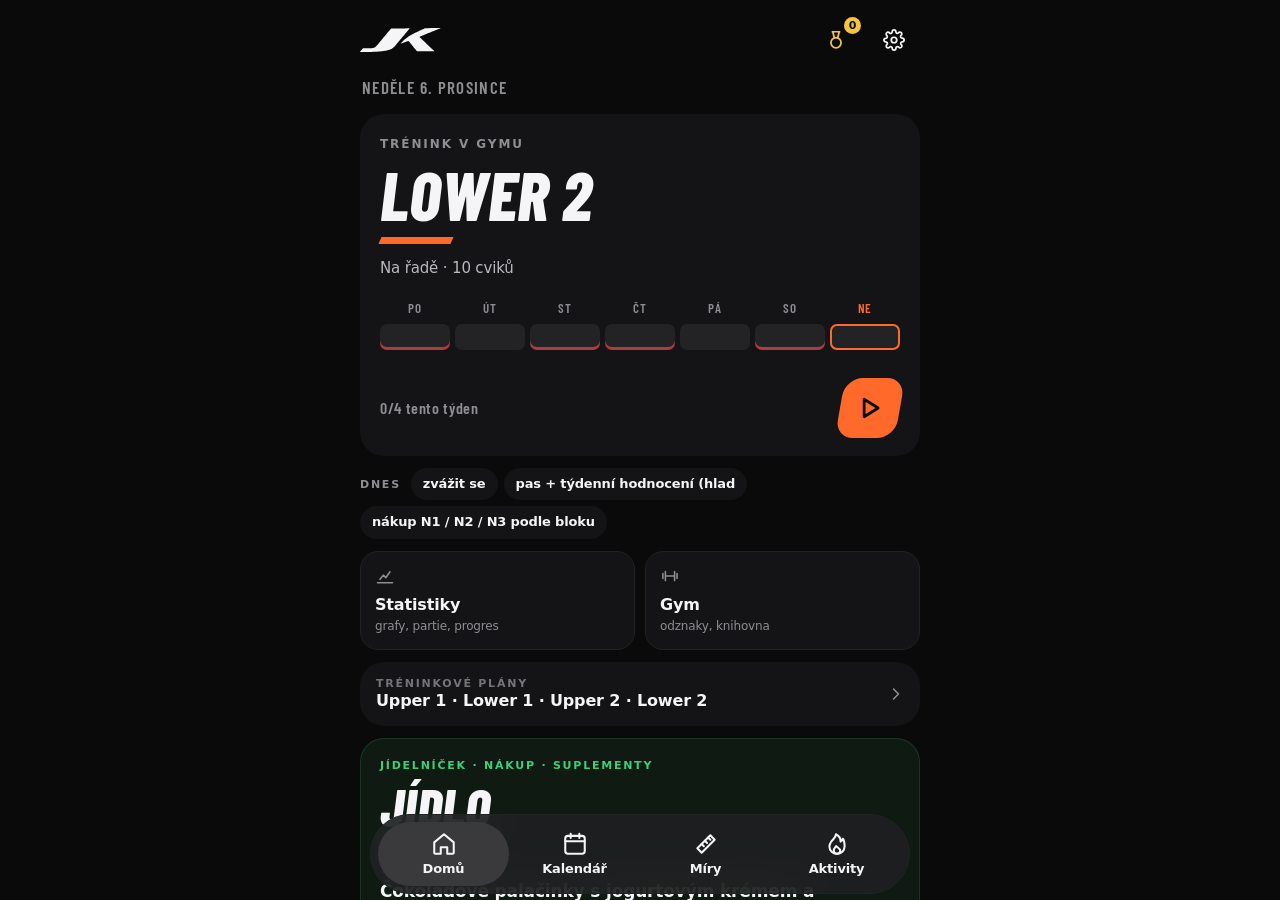
==== commit 94eb45df: "Úvod: rychlý vstup do Statistik a Gymu (v2.40.2) Co-Authored-By: Claude Opus 5.5 <noreply@anthropic." ====
--- a/index.html
+++ b/index.html
@@ -1337,11 +1337,18 @@
 .fprep-l > div{display:flex;justify-content:space-between;gap:12px;padding:9px 2px;border-bottom:1px solid var(--line);font-size:15px}.fprep-l > div.dim{color:var(--mut)}.fprep-l b{font-variant-numeric:tabular-nums}
 .fnote54{display:grid;gap:4px;margin:0 0 16px;padding:14px;border:1px solid var(--line);border-radius:16px}.fnote54 span{color:var(--mut);font-size:14px}
 .plrule{margin:0 0 18px}
+.fing > div.cki.fvg{padding-left:34px!important}.fing > p.fveg{padding-left:34px!important}
+.finf{display:inline-grid;place-items:center;width:18px;height:18px;margin:0 0 0 7px;padding:0;border:1.3px solid var(--dim);border-radius:50%;background:none;color:var(--mut);font:600 11px/1 Georgia,serif;font-style:italic;vertical-align:2px}
+.finf.on{border-color:var(--fg);color:var(--fg)}
+.fwhy{margin:0 0 4px 34px!important;padding:10px 12px!important;font-size:14px;line-height:1.45}.fwhy small{display:block;margin-top:6px;color:var(--mut);font-size:12px}
+.hqk{display:grid;grid-template-columns:1fr 1fr;gap:10px;margin:12px 0}
+.hqk button{display:grid;justify-items:start;gap:2px;padding:14px;border:1px solid var(--line);border-radius:18px;background:var(--card);color:var(--fg);text-align:left}
+.hqk svg.i{width:20px;height:20px;margin-bottom:6px;color:var(--mut)}.hqk b{font-size:16px}.hqk small{color:var(--mut);font-size:12px}
 </style>
 </head>
 <body>
 <div id="app"></div><div id="sheet" hidden></div><div id="toast" role="status" aria-live="polite"></div>
-<script>const APP_VERSION = "2.40.0";
+<script>const APP_VERSION = "2.40.2";
 const MARK = "<svg aria-hidden=\"true\" xmlns=\"http://www.w3.org/2000/svg\" viewBox=\"0 0 994 296\"><path fill=\"currentColor\" d=\"M612 5L611 4L571 4L570 5L567 5L566 4L561 4L560 5L448 5L447 6L442 6L441 5L439 6L438 5L435 5L434 6L430 6L429 5L426 5L425 6L414 6L413 5L409 5L408 6L385 5L378 11L366 27L355 39L352 44L335 63L323 79L316 86L312 92L282 127L274 138L267 145L263 151L233 186L233 187L219 203L219 204L210 213L210 214L202 222L202 223L192 232L186 236L171 243L169 243L162 246L155 247L154 248L149 248L148 249L140 249L139 250L85 250L84 251L78 251L77 250L37 250L29 258L29 259L24 264L19 271L13 277L13 278L4 288L0 294L1 295L48 295L49 296L51 295L58 295L59 296L94 296L95 295L97 295L98 296L100 296L101 295L154 295L155 294L184 294L185 293L202 293L203 292L232 291L233 290L241 290L242 289L253 289L254 288L263 288L264 287L271 287L272 286L281 286L282 285L288 285L289 284L294 284L295 283L301 283L302 282L313 281L314 280L328 278L332 276L336 276L337 275L352 272L358 269L361 269L362 268L367 267L369 265L379 262L393 255L408 245L433 221L436 216L448 203L456 192L477 168L485 157L492 150L494 146L506 133L506 132L521 115L525 109L544 88L548 82L560 69L563 64L570 57L570 56L578 48L578 47L589 35L594 28L602 20L604 16L611 9ZM994 1L993 0L974 0L973 1L967 1L966 0L964 0L963 1L866 1L865 2L860 2L859 1L842 2L840 1L839 2L804 2L794 7L792 7L786 11L784 11L777 15L775 15L760 23L758 23L749 28L747 28L734 35L732 35L717 43L715 43L706 48L704 48L696 53L694 53L689 56L685 57L683 59L681 59L670 65L668 65L658 70L656 72L647 76L645 78L636 82L634 84L629 86L624 90L619 92L614 96L606 100L586 115L579 119L575 123L559 135L554 140L553 140L537 155L536 155L502 190L502 193L509 191L512 189L529 184L532 182L538 181L549 176L555 175L558 173L566 171L569 169L586 164L589 162L597 160L606 168L606 169L620 185L632 201L655 228L663 239L677 255L680 260L686 266L694 277L704 288L749 288L750 287L755 287L756 288L760 288L761 287L914 287L916 286L916 284L896 264L895 264L827 199L826 199L797 171L796 171L776 151L775 151L766 142L765 142L757 133L749 127L736 113L736 109L742 104L747 103L757 98L762 97L767 94L777 91L782 88L784 88L787 86L789 86L792 84L794 84L797 82L802 81L807 78L809 78L812 76L814 76L817 74L824 72L829 69L831 69L844 63L849 62L854 59L856 59L861 56L863 56L866 54L873 52L878 49L880 49L883 47L885 47L898 41L903 40L910 36L912 36L920 32L925 31L937 25L939 25L942 23L944 23L947 21L949 21L952 19L954 19L957 17L959 17L962 15L969 13L974 10L976 10L979 8L981 8L984 6L993 3Z\"/></svg>";
 // ===== Výchozí knihovna cviků (informace jsou skryté pod „Info o cviku“) =====
 const R = (min, max, fail = true) => ({ min, max, fail });
@@ -7832,6 +7839,91 @@
 fixBottom();
 addEventListener('resize', () => setTimeout(() => { const f = (window.__vb && window.__vb.fix) || 0; document.documentElement.style.setProperty('--fixpx', (S.settings.vbStretch && f > 20 ? f : 0) + 'px'); }, 50));
 
+// ---------- v2.40.1: proč je surovina v jídelníčku (ⓘ u každé suroviny) ----------
+const WHY = [
+  [/^hov_/, 'Bílkovina pro svaly. Hemové železo, které tělo vstřebá nejlíp, zinek a vitamin B12. Přirozeně i kreatin.'],
+  [/^(krut|kur)_/, 'Libová bílkovina s málem tuku. Vitaminy B3 a B6 (energie z jídla) a selen.'],
+  [/^losos/, 'Bílkovina a omega-3 mastné kyseliny (EPA, DHA) pro srdce, klouby a regeneraci. Vitamin D a selen.'],
+  [/^sardinky/, 'Omega-3 (EPA, DHA), vápník z jemných kostí, vitamin D a B12.'],
+  [/^tunak/, 'Skoro čistá bílkovina. Selen a vitamin B12.'],
+  [/^krevety/, 'Libová bílkovina, jód, selen a vitamin B12.'],
+  [/^vejce$/, 'Kompletní bílkovina se všemi esenciálními aminokyselinami. Cholin, B12, vitamin D a lutein ze žloutku.'],
+  [/^whey/, 'Rychlá a kvalitní bílkovina s hodně leucinem, který spouští stavbu svalů.'],
+  [/^(recky_jogurt|cottage)/, 'Bílkovina (hlavně kasein, sytí dlouho) a vápník.'],
+  [/^(jogurt_bily|kefir)/, 'Živé kultury pro střeva, vápník a bílkovina.'],
+  [/^mleko/, 'Vápník, bílkovina a vitamin B2.'],
+  [/^(feta|parmazan)/, 'Bílkovina a vápník v malém množství a hodně chuti.'],
+  [/^smetana/, 'Tuk, tedy energie, a krémovost omáčky.'],
+  [/^maslo/, 'Tuk (energie) a vitamin A.'],
+  [/^(basmati|arborio|sushi_ryze|ryzova_kase|ryzove_nudle|testoviny$|gnocchi)/, 'Sacharidy = palivo na trénink a doplnění glykogenu. Lehké na trávení.'],
+  [/^(testoviny_cz|tortilla_cz|mouka_spaldova|chleb_zitny|bulgur)/, 'Sacharidy na trénink a k tomu vláknina, hořčík a vitaminy B z celého zrna.'],
+  [/^(cizrna|fazole_cerne)/, 'Vláknina, rostlinná bílkovina, hořčík, folát a železo.'],
+  [/^edamame/, 'Rostlinná bílkovina, vláknina, folát a vitamin K.'],
+  [/^hrasek/, 'Vláknina, rostlinná bílkovina a vitamin C.'],
+  [/^kukurice/, 'Sacharidy a vláknina.'],
+  [/^banan/, 'Rychlé sacharidy (ideál kolem tréninku) a draslík.'],
+  [/^boruvky/, 'Antioxidanty (antokyany), vitamin C a vláknina.'],
+  [/^jablko/, 'Vláknina (pektin) a sytost.'],
+  [/^kiwi/, 'Hodně vitaminu C, vláknina a pomoc trávení.'],
+  [/^pomeranc/, 'Vitamin C a folát.'],
+  [/^datle/, 'Rychlé sacharidy a draslík.'],
+  [/^avokado/, 'Nenasycené tuky, draslík a vláknina.'],
+  [/^olej_olivovy/, 'Zdravé mononenasycené tuky, vitamin E a polyfenoly. Pomáhá vstřebat vitaminy A, D, E, K ze zeleniny.'],
+  [/^olej_sezamovy/, 'Tuk (energie) a typická chuť.'],
+  [/^vlasske/, 'Rostlinná omega-3 (ALA), hořčík a zdravé tuky.'],
+  [/^mandle/, 'Vitamin E, hořčík a zdravé tuky.'],
+  [/^dynova/, 'Hořčík, zinek, železo a zdravé tuky.'],
+  [/^sezam/, 'Vápník a zdravé tuky.'],
+  [/^kakao/, 'Hořčík, železo a polyfenoly, bez cukru.'],
+  [/^(med|cukr)$/, 'Rychlé sacharidy a chuť.'],
+  [/^brokolice/, 'Vitamin C a K, folát a vláknina.'],
+  [/^spenat/, 'Folát, vitamin K, hořčík a železo.'],
+  [/^paprika/, 'Velmi hodně vitaminu C a vitamin A.'],
+  [/^(rajcata|passata)/, 'Lykopen (antioxidant, z vařených rajčat se vstřebá líp), vitamin C a draslík.'],
+  [/^mrkev/, 'Beta-karoten (vitamin A) pro oči a kůži.'],
+  [/^cuketa/, 'Velký objem jídla za málo kalorií, vláknina a draslík.'],
+  [/^(cibule|cesnek)/, 'Prebiotická vláknina pro střevní bakterie a chuť.'],
+  [/^zazvor/, 'Chuť a podpora trávení.'],
+  [/^(celer|petrzel)/, 'Vláknina, draslík a chuť vývaru.'],
+  [/^(okurka|salat)/, 'Objem, voda a vitamin K skoro bez kalorií.'],
+  [/^klicky/, 'Vitamin C, folát a vláknina.'],
+  [/^zampiony/, 'Vitaminy B, selen a vláknina.'],
+  [/^kysane_zeli/, 'Vitamin C a vláknina. Domácí nepasterované má i živé kultury pro střeva.'],
+  [/^nori/, 'Jód pro štítnou žlázu.'],
+  [/^vyvar_hovezi/, 'Tekutiny, minerály a chuť.'],
+  [/^vyvar/, 'Tekutina a základ polévky.'],
+  [/^(citron|limetka)/, 'Chuť a vitamin C, který pomáhá vstřebat železo z rostlin.'],
+  [/^(sojova|rybi_omacka|horcice|ryzovy_ocet)/, 'Jen chuť (hlavně sůl). Výživově to nehraje roli.'],
+  [/^zelenina_volna/, 'Vláknina, vitaminy a minerály a objem jídla.'],
+];
+function whyTxt(i) {
+  const w = WHY.find(([rx]) => rx.test(i.surovina)); const n = nutOf(i.surovina, i.g || 0);
+  const m = [n.bilkoviny_g >= 1 ? `B ${Math.round(n.bilkoviny_g)} g` : '', n.sacharidy_g >= 1 ? `S ${Math.round(n.sacharidy_g)} g` : '', n.tuky_g >= 1 ? `T ${Math.round(n.tuky_g)} g` : '', n.vlaknina_g >= 1 ? `Vl ${Math.round(n.vlaknina_g)} g` : ''].filter(Boolean).join(' · ');
+  return `${w ? esc(w[1]) : 'Doplňuje energii a chuť jídla.'}${i.g ? `<small>V téhle porci (${i.g} g): ${Math.round(n.kcal || 0)} kcal${m ? ' · ' + m : ''}</small>` : ''}`;
+}
+A['f-why'] = b => { const el = document.getElementById('fw-' + b.dataset.v); if (!el) return; el.hidden = !el.hidden; b.classList.toggle('on', !el.hidden); };
+const _541fm = A['f-meal'];
+A['f-meal'] = function (b) {
+  _541fm.apply(this, arguments); const r = RX()[b.dataset.id]; if (!r) return;
+  $$('#sheet .fing > div[data-i]').forEach(d => {
+    const i = r.suroviny[+d.dataset.i]; if (!i) return; const sp = d.querySelector('span'); if (!sp) return;
+    // stejné řádky „krok −7 (příloha)“ za sebou jen jednou
+    const seen = new Set(); [...sp.querySelectorAll('small')].forEach(x => { const t = x.textContent.trim(); if (seen.has(t)) x.remove(); else seen.add(t); });
+    const tn = [...sp.childNodes].find(x => x.nodeType === 3 && x.textContent.trim());
+    const btn = `<button class="finf" data-a="f-why" data-v="${d.dataset.i}" aria-label="Proč je to v jídelníčku">i</button>`;
+    if (tn) tn.after(document.createRange().createContextualFragment(btn)); else sp.insertAdjacentHTML('afterbegin', btn);
+    d.insertAdjacentHTML('afterend', `<section class="fexp fwhy" id="fw-${d.dataset.i}" hidden>${whyTxt(i)}</section>`);
+  });
+};
+
+// v2.40.2: Statistiky a Gym přímo z úvodu (karta tréninku vede do tréninku/shrnutí, takže na Gym se jinak nedostaneš)
+const _542home = vHome;
+vHome = function () {
+  const h = _542home(); const i = h.indexOf('<button class="mvhome none" data-a="tab" data-v="tpls"'); if (i < 0) return h;
+  const row = `<div class="hqk"><button data-a="tab" data-v="prog">${ico('chart') || ''}<b>Statistiky</b><small>grafy, partie, progres</small></button><button data-a="tab" data-v="gym">${ico('dumbbell')}<b>Gym</b><small>odznaky, knihovna</small></button></div>`;
+  return h.slice(0, i) + row + h.slice(i);
+};
+
 render();
 </script>
 <script>if('serviceWorker' in navigator){let rl=false;const had=!!navigator.serviceWorker.controller;navigator.serviceWorker.addEventListener('controllerchange',()=>{if(rl||!had)return;rl=true;location.reload();});addEventListener('load',()=>navigator.serviceWorker.register('sw.js',{updateViaCache:'none'}).then(reg=>{document.addEventListener('visibilitychange',()=>{if(document.visibilityState==='visible')reg.update().catch(()=>{});});}).catch(()=>{}));}</script>
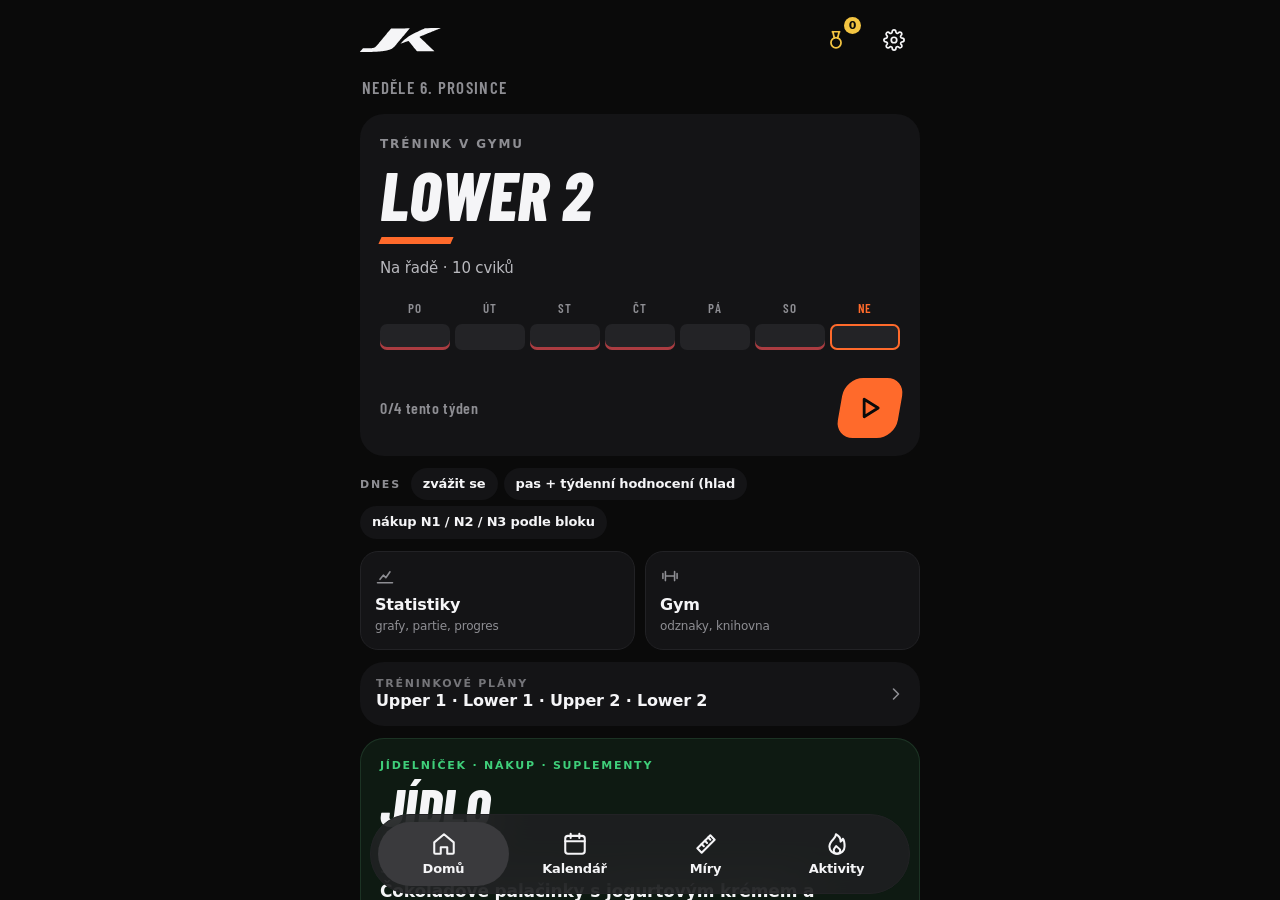
==== commit e4aaacf6: "Statistiky jen užitečné (bez push/pull, antagonistů, objemu, 1RM; partie za týden), Když nemáš u sur" ====
--- a/index.html
+++ b/index.html
@@ -1344,11 +1344,22 @@
 .hqk{display:grid;grid-template-columns:1fr 1fr;gap:10px;margin:12px 0}
 .hqk button{display:grid;justify-items:start;gap:2px;padding:14px;border:1px solid var(--line);border-radius:18px;background:var(--card);color:var(--fg);text-align:left}
 .hqk svg.i{width:20px;height:20px;margin-bottom:6px;color:var(--mut)}.hqk b{font-size:16px}.hqk small{color:var(--mut);font-size:12px}
+/* v2.41: náhrady, výživa cyklu */
+.fsw2{margin-top:10px;padding-top:10px;border-top:1px solid rgba(255,255,255,.08)}
+.fsw2 p{margin:0}.fsw2 .t{font:600 13px/1.3 inherit;font-family:inherit;color:var(--fg);margin-bottom:4px}
+.fsw2 .r{display:flex;justify-content:space-between;gap:12px;padding:3px 0;font-size:13px;color:#D8D8DC}.fsw2 .g{color:var(--mut);font-variant-numeric:tabular-nums}
+.fmic-s{margin:0 2px 10px;font-size:14px;color:var(--mut)}.fmic-s b.lo{color:#E79AB8;font-weight:600}.fmic-s b.hi{color:#8DB4E8;font-weight:600}
+.mic5{display:grid;grid-template-columns:10px minmax(0,1fr) auto;gap:10px;align-items:start;padding:10px 8px;border-bottom:1px solid var(--line);text-align:left}
+.mic5 p{margin:0}.mic5 .d{display:block;width:8px;height:8px;margin-top:6px;border-radius:50%;background:rgba(255,255,255,.18)}
+.mic5.lo .d{background:rgba(231,154,184,.75)}.mic5.hi .d{background:rgba(141,180,232,.75)}
+.mic5.lo{background:rgba(231,154,184,.06)}.mic5.hi{background:rgba(141,180,232,.06)}
+.mic5 .t{font-size:15px;font-weight:500;font-family:inherit}.mic5 .h{margin-top:2px;color:var(--mut);font-size:12px;line-height:1.35}
+.mic5 .v{font-size:14px;white-space:nowrap;font-variant-numeric:tabular-nums;color:var(--fg)}
 </style>
 </head>
 <body>
 <div id="app"></div><div id="sheet" hidden></div><div id="toast" role="status" aria-live="polite"></div>
-<script>const APP_VERSION = "2.40.2";
+<script>const APP_VERSION = "2.41.0";
 const MARK = "<svg aria-hidden=\"true\" xmlns=\"http://www.w3.org/2000/svg\" viewBox=\"0 0 994 296\"><path fill=\"currentColor\" d=\"M612 5L611 4L571 4L570 5L567 5L566 4L561 4L560 5L448 5L447 6L442 6L441 5L439 6L438 5L435 5L434 6L430 6L429 5L426 5L425 6L414 6L413 5L409 5L408 6L385 5L378 11L366 27L355 39L352 44L335 63L323 79L316 86L312 92L282 127L274 138L267 145L263 151L233 186L233 187L219 203L219 204L210 213L210 214L202 222L202 223L192 232L186 236L171 243L169 243L162 246L155 247L154 248L149 248L148 249L140 249L139 250L85 250L84 251L78 251L77 250L37 250L29 258L29 259L24 264L19 271L13 277L13 278L4 288L0 294L1 295L48 295L49 296L51 295L58 295L59 296L94 296L95 295L97 295L98 296L100 296L101 295L154 295L155 294L184 294L185 293L202 293L203 292L232 291L233 290L241 290L242 289L253 289L254 288L263 288L264 287L271 287L272 286L281 286L282 285L288 285L289 284L294 284L295 283L301 283L302 282L313 281L314 280L328 278L332 276L336 276L337 275L352 272L358 269L361 269L362 268L367 267L369 265L379 262L393 255L408 245L433 221L436 216L448 203L456 192L477 168L485 157L492 150L494 146L506 133L506 132L521 115L525 109L544 88L548 82L560 69L563 64L570 57L570 56L578 48L578 47L589 35L594 28L602 20L604 16L611 9ZM994 1L993 0L974 0L973 1L967 1L966 0L964 0L963 1L866 1L865 2L860 2L859 1L842 2L840 1L839 2L804 2L794 7L792 7L786 11L784 11L777 15L775 15L760 23L758 23L749 28L747 28L734 35L732 35L717 43L715 43L706 48L704 48L696 53L694 53L689 56L685 57L683 59L681 59L670 65L668 65L658 70L656 72L647 76L645 78L636 82L634 84L629 86L624 90L619 92L614 96L606 100L586 115L579 119L575 123L559 135L554 140L553 140L537 155L536 155L502 190L502 193L509 191L512 189L529 184L532 182L538 181L549 176L555 175L558 173L566 171L569 169L586 164L589 162L597 160L606 168L606 169L620 185L632 201L655 228L663 239L677 255L680 260L686 266L694 277L704 288L749 288L750 287L755 287L756 288L760 288L761 287L914 287L916 286L916 284L896 264L895 264L827 199L826 199L797 171L796 171L776 151L775 151L766 142L765 142L757 133L749 127L736 113L736 109L742 104L747 103L757 98L762 97L767 94L777 91L782 88L784 88L787 86L789 86L792 84L794 84L797 82L802 81L807 78L809 78L812 76L814 76L817 74L824 72L829 69L831 69L844 63L849 62L854 59L856 59L861 56L863 56L866 54L873 52L878 49L880 49L883 47L885 47L898 41L903 40L910 36L912 36L920 32L925 31L937 25L939 25L942 23L944 23L947 21L949 21L952 19L954 19L957 17L959 17L962 15L969 13L974 10L976 10L979 8L981 8L984 6L993 3Z\"/></svg>";
 // ===== Výchozí knihovna cviků (informace jsou skryté pod „Info o cviku“) =====
 const R = (min, max, fail = true) => ({ min, max, fail });
@@ -7924,6 +7935,84 @@
   return h.slice(0, i) + row + h.slice(i);
 };
 
+// ===================== v2.41: statistiky jen to, podle čeho se dá jednat · „Když nemáš“ u surovin · výživa cyklu v Týdnu =====================
+
+// ---------- STATISTIKY: pryč push/pull, antagonisti, objem, čas v gymu, 1RM; partie jako série za týden ----------
+// plán sestavil trenér, poměry partií jsou dané plánem → grafy poměrů nedávají zpětnou vazbu, podle které by šlo něco změnit
+const _55prog = vProg;
+vProg = function () {
+  let h = _55prog(); const tab = view.tab || 'p';
+  if (tab === 'c') return h.replace(/<button class="li stcalc"[\s\S]*?<\/button>/, '');
+  // obecné metriky: nechat tréninky, pracovní série, rekordy, průměrnou délku
+  h = h.replace(/<div><span>Čas v gymu<\/span>[\s\S]*?<\/div>(?=<div><span>Průměrný trénink)/, '')
+       .replace(/<div><span>Objem<\/span>[\s\S]*?<\/div>(?=<div><span>Rekordy)/, '');
+  // radar: série za týden (průměr období), bez rady „přidej série“ (plán dělá trenér)
+  h = h.replace('<b>Zasažené partie</b><small>pracovní série</small>', '<b>Partie</b><small>pracovní série za týden, průměr</small>')
+       .replace(/<p class="stwarn">[^<]*<svg[\s\S]*?<\/svg>Nejméně sérií má[\s\S]*?<\/p>/, '');
+  // push/pull a antagonisté pryč
+  const i = h.indexOf('<div class="sthd" style="margin-top:22px"><b>Poměr push / pull</b>'); const j = h.lastIndexOf('</div>' + tabs());
+  if (i > 0 && j > i) h = h.slice(0, i) + h.slice(j);
+  return h;
+};
+const _55radar = radarSVG;
+radarSVG = function (G) {
+  const R = periodRange(); const wk = Math.max(1, R.len / 7); const W = {}; Object.entries(G).forEach(([k, v]) => { W[k] = Math.round(v / wk * 10) / 10; });
+  return _55radar(W).replace(/>([\d.]+) sérií</g, (m, v) => `>${nf(+v, 1)} / týden<`);
+};
+
+// ---------- JÍDLO: „Když nemáš“ v rozbalení ⓘ (bez dalších tlačítek) ----------
+// v plánu může být suroviny[x].nahrady = ["kur_prsa", …]; jinak výchozí tabulka
+const SWAP = {
+  hov_zadni: ['hov_mlete5', 'krut_prsa'], hov_klizka: ['hov_zadni'], hov_mlete5: ['krut_mlete', 'hov_zadni'],
+  kur_prsa: ['krut_prsa', 'kur_stehna'], kur_stehna: ['kur_prsa'], krut_prsa: ['kur_prsa'], krut_mlete: ['hov_mlete5'],
+  losos: ['sardinky'], sardinky: ['losos', 'tunak'], tunak: ['kur_prsa', 'krevety'], krevety: ['tunak', 'kur_prsa'],
+  recky_jogurt_0: ['cottage'], cottage: ['recky_jogurt_0'], jogurt_bily_3: ['kefir', 'recky_jogurt_0'], kefir: ['jogurt_bily_3'],
+  feta: ['parmazan'], parmazan: ['feta'], whey: ['recky_jogurt_0'],
+  basmati: ['sushi_ryze', 'testoviny', 'bulgur'], sushi_ryze: ['basmati'], arborio: ['basmati'], ryzove_nudle: ['basmati', 'testoviny'],
+  testoviny: ['testoviny_cz', 'basmati'], testoviny_cz: ['testoviny', 'bulgur'], bulgur: ['basmati', 'testoviny_cz'], gnocchi: ['basmati', 'testoviny'],
+  tortilla_cz: ['chleb_zitny'], chleb_zitny: ['tortilla_cz'],
+  cizrna: ['fazole_cerne', 'edamame'], fazole_cerne: ['cizrna'], edamame: ['hrasek', 'cizrna'], hrasek: ['edamame'],
+  klicky_mungo: ['brokolice', 'paprika', 'spenat'], brokolice: ['spenat', 'paprika'], spenat: ['brokolice'], paprika: ['rajcata', 'brokolice'],
+  cuketa: ['paprika', 'zampiony'], zampiony: ['cuketa'], mrkev: ['paprika'], rajcata: ['paprika'], salat: ['okurka', 'spenat'], okurka: ['salat'],
+  celer: ['petrzel_koren', 'mrkev'], petrzel_koren: ['celer', 'mrkev'], cibule: ['cibule_jarni'], cibule_jarni: ['cibule'],
+  vlasske: ['mandle', 'dynova_seminka'], mandle: ['vlasske'], dynova_seminka: ['vlasske', 'mandle'], sezam: ['dynova_seminka'], avokado: ['olej_olivovy'],
+  passata: ['rajcata_kons'], rajcata_kons: ['passata'], vyvar_hovezi: ['vyvar_bez_soli'], limetka: ['citron'], citron: ['limetka'], med: ['cukr'],
+  sojova_omacka: ['rybi_omacka'], rybi_omacka: ['sojova_omacka'],
+};
+// gramy náhrady: bílkovinová surovina → stejně bílkovin, přílohy → stejně sacharidů, tuky → stejně kcal, zelenina a ostatní → stejně gramů
+function swapG(from, to, g) {
+  const a = SUR(from).na_100g || {}, b = SUR(to).na_100g || {}; const kat = SUR(from).kategorie_nakupu;
+  let k = 'g';
+  if (kat === 'Maso a ryby' || (a.bilkoviny_g || 0) >= 12 && (a.bilkoviny_g || 0) >= (a.sacharidy_g || 0)) k = 'bilkoviny_g';
+  else if ((a.sacharidy_g || 0) >= 40) k = 'sacharidy_g';
+  else if ((a.tuky_g || 0) >= 40) k = 'kcal';
+  if (k === 'g' || !a[k] || !b[k]) return g;
+  return Math.round(g * a[k] / b[k] / 5) * 5;
+}
+function swapHTML(i) {
+  const L = (SUR(i.surovina).nahrady || SWAP[i.surovina] || []).filter(x => JD.suroviny[x]); if (!L.length || !i.g) return '';
+  return `<div class="fsw2"><p class="t">Když nemáš</p>${L.slice(0, 3).map(x => `<p class="r"><span>${esc(SUR(x).nazev.split(' (')[0])}</span><span class="g">${swapG(i.surovina, x, i.g)} g</span></p>`).join('')}</div>`;
+}
+const _55why = whyTxt;
+whyTxt = function (i) { return _55why(i) + swapHTML(i); };
+
+// ---------- JÍDLO / Týden: výživa cyklu (mikroživiny z plánu) ----------
+function microRows() {
+  const t = (PN().texty || {}).mikrozivy || ''; const rows = [];
+  t.split('\n').forEach(l => { const c = l.split('|').map(x => x.trim()); if (c.length < 5 || /^-+$/.test(c[1]) || c[1] === 'Živina') return; rows.push({ n: c[1], v: c[2].replace(/\*\*/g, ''), h: c[3].replace(/\*\*/g, '') }); });
+  return rows.map(r => { const h = r.h.toLowerCase(); const st = /mezera|chybí|nízk|pod (ai|pri|doporu)/.test(h) ? 'lo' : /(mírně )?nad (2|ai|pri|doporu|\d)/.test(h) && !/pod ul/.test(h) ? 'hi' : 'ok'; return { ...r, st }; });
+}
+function microHTML() {
+  const R = microRows(); if (!R.length) return '';
+  const lo = R.filter(r => r.st === 'lo'), hi = R.filter(r => r.st === 'hi');
+  return `<div class="fmic"><div class="lbl" style="margin:26px 2px 6px">Výživa cyklu · vitaminy a minerály</div>
+    <p class="fmic-s">${lo.length ? `Chybí: <b class="lo">${lo.map(r => esc(r.n)).join(', ')}</b>` : 'Nic nechybí'}${hi.length ? ` · Víc: <b class="hi">${hi.map(r => esc(r.n)).join(', ')}</b>` : ''}</p>
+    ${R.map(r => `<div class="mic5 ${r.st}"><i class="d"></i><div class="n"><p class="t">${esc(r.n)}</p><p class="h">${esc(r.h)}</p></div><p class="v">${esc(r.v)}</p></div>`).join('')}
+    <p class="mut" style="font-size:12px;margin:10px 2px 0">Odhad z plánu za celý 2týdenní cyklus, ne měření. O doplňcích rozhodnou krevní testy.</p></div>`;
+}
+const _55tyd = XV['f-tyden'];
+XV['f-tyden'] = function () { const h = _55tyd(); const m = microHTML(); if (!m) return h; const i = h.lastIndexOf('</div>' + tabs()); return i < 0 ? h : h.slice(0, i) + m + h.slice(i); };
+
 render();
 </script>
 <script>if('serviceWorker' in navigator){let rl=false;const had=!!navigator.serviceWorker.controller;navigator.serviceWorker.addEventListener('controllerchange',()=>{if(rl||!had)return;rl=true;location.reload();});addEventListener('load',()=>navigator.serviceWorker.register('sw.js',{updateViaCache:'none'}).then(reg=>{document.addEventListener('visibilitychange',()=>{if(document.visibilityState==='visible')reg.update().catch(()=>{});});}).catch(()=>{}));}</script>
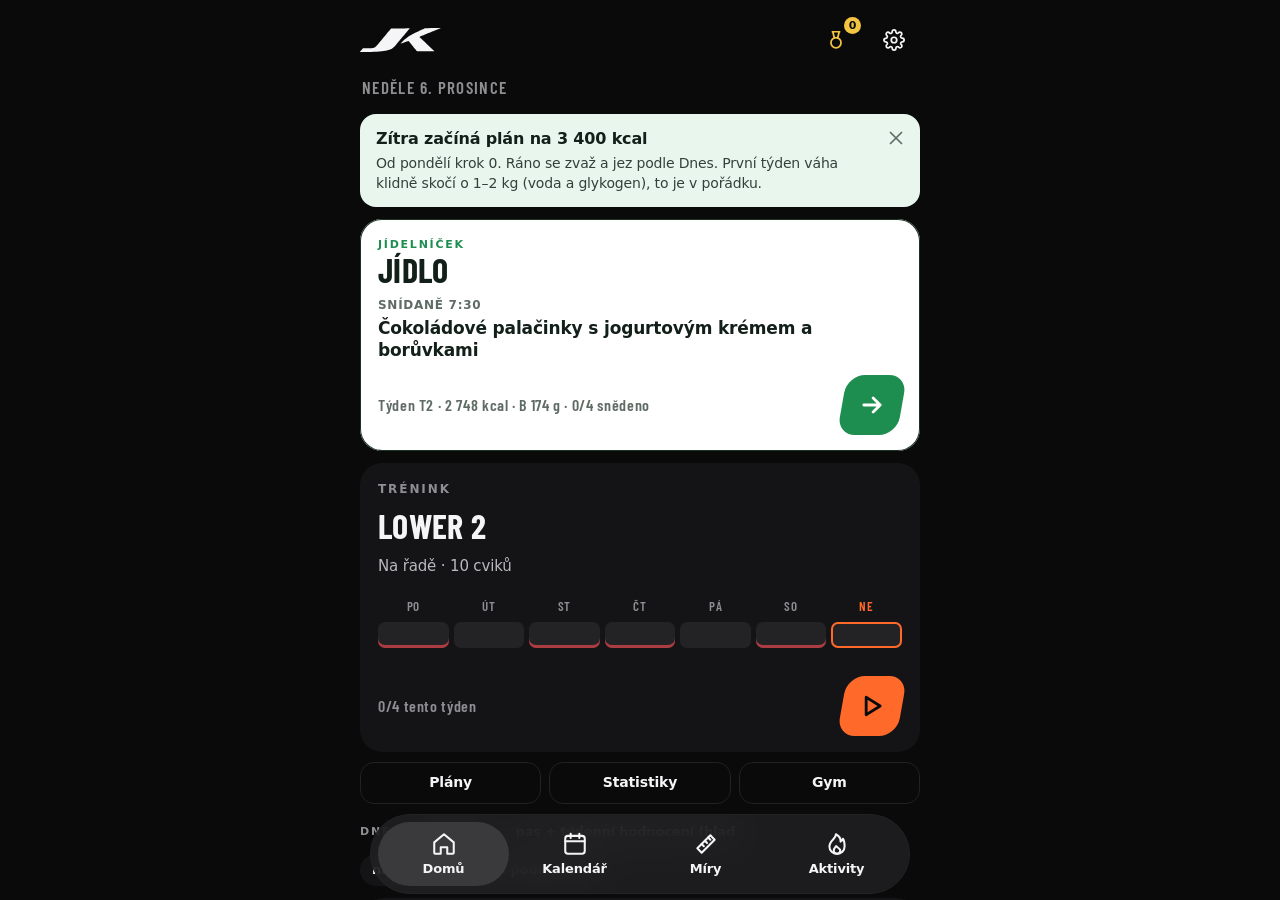
==== commit 42505a5d: "Plán 3.2, Jídlo světle (bílá + zelená, 4 záložky: Dnes, Týden, Nákup, Pokrok), jednodušší recept, úv" ====
--- a/index.html
+++ b/index.html
@@ -1355,11 +1355,85 @@
 .mic5.lo{background:rgba(231,154,184,.06)}.mic5.hi{background:rgba(141,180,232,.06)}
 .mic5 .t{font-size:15px;font-weight:500;font-family:inherit}.mic5 .h{margin-top:2px;color:var(--mut);font-size:12px;line-height:1.35}
 .mic5 .v{font-size:14px;white-space:nowrap;font-variant-numeric:tabular-nums;color:var(--fg)}
+/* v2.42: plán 3.1 */
+.ftg.nut{cursor:default;display:inline-block!important;width:max-content!important;align-self:flex-start;flex:none}
+.fing > div.dch > span,.fing > div.dch > b{color:var(--mut);font-size:14px}
+.fvar{display:block;margin-top:2px;font:400 11px/1.2 inherit;font-family:inherit;color:var(--mut);white-space:nowrap}
+.micr{display:block;width:100%;max-width:360px;margin:0 auto}.micr text{font-size:10px;fill:#8E8E93}.micr text.lo{fill:#E79AB8}.micr text.hi{fill:#8DB4E8}.micr text.ring{font-size:9px;fill:#5A5A60}
+details.micd{margin-top:6px;border-top:1px solid var(--line)}details.micd > summary{display:flex;justify-content:space-between;align-items:center;padding:12px 2px;list-style:none;font-size:14px;color:var(--fg);cursor:pointer}
+details.micd > summary::-webkit-details-marker{display:none}details[open] > summary .chev{transform:rotate(180deg)}
+details.micday{margin-top:16px;padding:0 14px;border:1px solid var(--line);border-radius:18px}details.micday > summary{display:flex;justify-content:space-between;align-items:center;gap:10px;padding:14px 0;list-style:none;cursor:pointer}
+details.micday > summary::-webkit-details-marker{display:none}details.micday > summary b{display:block;font-size:16px}details.micday > summary small{display:block;margin-top:2px;color:var(--mut);font-size:13px}
+details.micday .fmic .lbl{margin-top:4px!important}
+.kt5{display:grid;gap:3px;padding:10px 10px;margin-bottom:6px;border-radius:12px;font-size:13px;line-height:1.4}.kt5 b{font-size:14px;font-weight:600}.kt5 span{color:#D0D0D4}
+.kt5.lo{background:rgba(231,154,184,.08)}.kt5.lo b{color:#E79AB8}.kt5.hi{background:rgba(141,180,232,.08)}.kt5.hi b{color:#8DB4E8}
+.frz5{margin-top:20px}.frz5r{display:grid;grid-template-columns:1fr auto;gap:2px 10px;padding:10px 2px;border-bottom:1px solid var(--line)}.frz5r b{font-size:15px;font-weight:500}.frz5r small{color:var(--mut);font-size:12px;text-align:right}.frz5r span{grid-column:1/-1;color:#D0D0D4;font-size:13px;line-height:1.4}
+.p5 p{font-size:14px;line-height:1.45;margin:0 2px 8px}.p5r{display:flex;justify-content:space-between;gap:10px;padding:8px 2px;border-bottom:1px solid var(--line)}.p5r b{font-weight:500;font-size:14px}.p5r small{color:var(--mut);white-space:nowrap}
+/* ===== v2.43: ostřejší typografie (bez kurzívy, střídmější velikosti) ===== */
+body *:not(em){font-style:normal!important}
+h1,h2,.gcard h1,.plhero h2{font-weight:700;letter-spacing:.01em}
+.hdr h1{font-size:20px;font-weight:700;letter-spacing:.04em}
+.gcard h1{font-size:40px;line-height:.95}
+.gtime{font-size:32px;font-weight:700;margin-top:6px;font-variant-numeric:tabular-nums}
+.fsn b,.fsk b{font-weight:700}
+/* úvod: jídlo + trénink */
+.home-food,.home-gym{padding:18px 18px 16px!important;border-radius:22px!important;margin-top:12px!important}
+.home-food{background:#FFFFFF!important;color:#13201A!important;border:0!important}
+.home-food .lbl{color:#1E8E50!important}.home-food h1{color:#13201A!important;font-size:34px!important;margin-top:2px}
+.home-food .snext{color:#13201A!important}.home-food .snext i{color:#5F6B65!important}
+.home-food .mut{color:#5F6B65!important}.home-food .gplay{background:#1E8E50!important;color:#FFFFFF!important}
+.home-food h1::after,.home-gym h1::after{display:none!important}
+.home-gym h1{font-size:34px!important}
+.hlinks{display:flex;gap:8px;margin:10px 0 4px}
+.hlinks button{flex:1;min-height:42px;border:1px solid var(--line);border-radius:14px;background:none;color:var(--fg);font-size:14px;font-weight:600}
+.startn{position:relative;display:grid;gap:4px;margin:12px 0 4px;padding:14px 44px 14px 16px;border-radius:16px;background:#E8F6EE;color:#13201A}
+.startn b{font-size:16px}.startn span{font-size:14px;line-height:1.4;color:#33413A}
+.startn button{position:absolute;top:8px;right:8px;width:32px;height:32px;border:0;background:none;color:#5F6B65;display:grid;place-items:center}
+/* ===== JÍDLO světle: bílá + zelená ===== */
+html.food{--bg:#FFFFFF;--fg:#13201A;--card:#F2F5F3;--card2:#E8EEEA;--card3:#DCE4DF;--line:#E3E8E5;--mut:#5F6B65;--dim:#9AA49F;--ink:#FFFFFF;--done:#13201A;--hot:#1E8E50;--hot-soft:rgba(30,142,80,.12);--white:#13201A}
+html.food,html.food body{background:#FFFFFF;color:#13201A}
+html.food body::before{content:"";position:fixed;left:0;right:0;top:0;height:env(safe-area-inset-top,0px);background:#13201A;z-index:50}
+html.food .hdr h1{color:#13201A}
+html.food nav.tabs{background:rgba(255,255,255,.94)!important;border:1px solid #E3E8E5!important;box-shadow:0 4px 18px rgba(19,32,26,.08)!important;-webkit-backdrop-filter:none!important;backdrop-filter:none!important}
+html.food nav.tabs button{color:#5F6B65}html.food nav.tabs button.on{background:#E6F4EC;color:#1E8E50}
+html.food .round{background:#F2F5F3;color:#13201A;border-color:#E3E8E5}
+html.food .btn{background:#F2F5F3;color:#13201A}html.food .btn.white{background:#1E8E50;color:#FFFFFF}
+html.food .chips .chip{background:#F2F5F3;color:#13201A}html.food .chips .chip.on{background:#E6F4EC;color:#1E8E50}
+html.food .seg{background:#F2F5F3}html.food .seg button.on{background:#FFFFFF;color:#13201A;box-shadow:0 1px 3px rgba(19,32,26,.12)}
+html.food #sheet .sheet,html.food .sheet{background:#FFFFFF;color:#13201A}
+html.food .fexp{background:#F2F5F3!important;color:#2B3832!important}
+html.food .fsw2{border-top-color:#E3E8E5}html.food .fsw2 .r{color:#2B3832}
+html.food .fmeal{color:#13201A}
+html.food .ftg{border-color:#1E8E50;color:#1E8E50}
+html.food .fing > div.cki::before{border-color:#B9C3BE}html.food .fing > div.cki.on::before{background:#1E8E50;border-color:#1E8E50}html.food .fing > div.cki.on::after{border-color:#FFFFFF}
+html.food .finf{border-color:#B9C3BE;color:#7A857F}
+html.food .kt5 span{color:#33413A}html.food .frz5r span{color:#33413A}
+html.food .micr text{fill:#6B756F}html.food .micr text.lo{fill:#C2487A}html.food .micr text.hi{fill:#3C6FB8}html.food .micr text.ring{fill:#A9B2AD}
+html.food .fmic-s b.lo,html.food .kt5.lo b{color:#C2487A}html.food .fmic-s b.hi,html.food .kt5.hi b{color:#3C6FB8}
+html.food .kt5.lo,html.food .mic5.lo{background:rgba(194,72,122,.07)}html.food .kt5.hi,html.food .mic5.hi{background:rgba(60,111,184,.07)}
+html.food .mic5 .d{background:#C9D1CC}html.food .mic5.lo .d{background:#D86C98}html.food .mic5.hi .d{background:#6E98D2}
+/* recept: jednoduše */
+.fdoch{font-size:12px!important;color:var(--mut)!important}
+.fkor{margin:10px 2px 0;font-size:13px;color:var(--mut)}
+.fing > p.vegtap{cursor:pointer;text-decoration:underline dotted;text-underline-offset:3px}
+.vegbox{margin:4px 0 8px 34px;padding:10px 12px;border-radius:12px;background:var(--card);font-size:13px;line-height:1.45}.vegbox p{margin:0}.vegbox p + p{margin-top:6px}
+.ftg{font-size:10px!important;padding:1px 6px!important;font-weight:600!important;letter-spacing:0!important}
+.fsuph{display:flex!important;justify-content:space-between;align-items:center}.fsuph button{border:0;background:none;color:var(--hot);font-size:13px;font-weight:600;letter-spacing:0;text-transform:none}
+.supln{display:flex;justify-content:space-between;align-items:center;width:100%;margin-top:22px;padding:14px 16px;border:1px solid var(--line);border-radius:16px;background:none;color:var(--fg);text-align:left}
+.supln b{display:block;font-size:16px}.supln small{display:block;margin-top:2px;color:var(--mut);font-size:13px}
+.pl32{margin-top:16px}.pltxt{margin:0 2px 12px;font-size:14px;line-height:1.5;color:var(--fg)}
+html.food #sheet .pn{background:#FFFFFF!important;color:#13201A}html.food #sheet .grab{background:#D5DBD8}html.food #sheet .bd{background:rgba(19,32,26,.35)}
+html.food .wgr>*{background:#FFFFFF}html.food .wl,html.food .wh0,html.food .wbk0,html.food .wbk{background:#F7F9F8}
+html.food .wh{background:#E6F4EC}html.food .wh.td{background:#CFEBDB}html.food .wc.td{background:#F3FAF6}html.food .wc.nav{background:#FFF8EC}
+html.food .ftezm{background:#F2F5F3}html.food .ftext{color:#2B3832}html.food .fmr .bar,html.food .fsobbar{background:#E3E8E5}
+html.food .feat{border-color:#B9C3BE;color:#FFFFFF}html.food .feat.jinak{background:#E8EEEA;border-color:#B9C3BE;color:#13201A}
+html.food .fsi.on .cb,html.food .ftg.on,html.food .fdays button.on{color:#FFFFFF}
+html.food .frow{border-left-color:#1E8E50}html.food .frow .hic{color:#1E8E50!important}
 </style>
 </head>
 <body>
 <div id="app"></div><div id="sheet" hidden></div><div id="toast" role="status" aria-live="polite"></div>
-<script>const APP_VERSION = "2.41.0";
+<script>const APP_VERSION = "2.43.0";
 const MARK = "<svg aria-hidden=\"true\" xmlns=\"http://www.w3.org/2000/svg\" viewBox=\"0 0 994 296\"><path fill=\"currentColor\" d=\"M612 5L611 4L571 4L570 5L567 5L566 4L561 4L560 5L448 5L447 6L442 6L441 5L439 6L438 5L435 5L434 6L430 6L429 5L426 5L425 6L414 6L413 5L409 5L408 6L385 5L378 11L366 27L355 39L352 44L335 63L323 79L316 86L312 92L282 127L274 138L267 145L263 151L233 186L233 187L219 203L219 204L210 213L210 214L202 222L202 223L192 232L186 236L171 243L169 243L162 246L155 247L154 248L149 248L148 249L140 249L139 250L85 250L84 251L78 251L77 250L37 250L29 258L29 259L24 264L19 271L13 277L13 278L4 288L0 294L1 295L48 295L49 296L51 295L58 295L59 296L94 296L95 295L97 295L98 296L100 296L101 295L154 295L155 294L184 294L185 293L202 293L203 292L232 291L233 290L241 290L242 289L253 289L254 288L263 288L264 287L271 287L272 286L281 286L282 285L288 285L289 284L294 284L295 283L301 283L302 282L313 281L314 280L328 278L332 276L336 276L337 275L352 272L358 269L361 269L362 268L367 267L369 265L379 262L393 255L408 245L433 221L436 216L448 203L456 192L477 168L485 157L492 150L494 146L506 133L506 132L521 115L525 109L544 88L548 82L560 69L563 64L570 57L570 56L578 48L578 47L589 35L594 28L602 20L604 16L611 9ZM994 1L993 0L974 0L973 1L967 1L966 0L964 0L963 1L866 1L865 2L860 2L859 1L842 2L840 1L839 2L804 2L794 7L792 7L786 11L784 11L777 15L775 15L760 23L758 23L749 28L747 28L734 35L732 35L717 43L715 43L706 48L704 48L696 53L694 53L689 56L685 57L683 59L681 59L670 65L668 65L658 70L656 72L647 76L645 78L636 82L634 84L629 86L624 90L619 92L614 96L606 100L586 115L579 119L575 123L559 135L554 140L553 140L537 155L536 155L502 190L502 193L509 191L512 189L529 184L532 182L538 181L549 176L555 175L558 173L566 171L569 169L586 164L589 162L597 160L606 168L606 169L620 185L632 201L655 228L663 239L677 255L680 260L686 266L694 277L704 288L749 288L750 287L755 287L756 288L760 288L761 287L914 287L916 286L916 284L896 264L895 264L827 199L826 199L797 171L796 171L776 151L775 151L766 142L765 142L757 133L749 127L736 113L736 109L742 104L747 103L757 98L762 97L767 94L777 91L782 88L784 88L787 86L789 86L792 84L794 84L797 82L802 81L807 78L809 78L812 76L814 76L817 74L824 72L829 69L831 69L844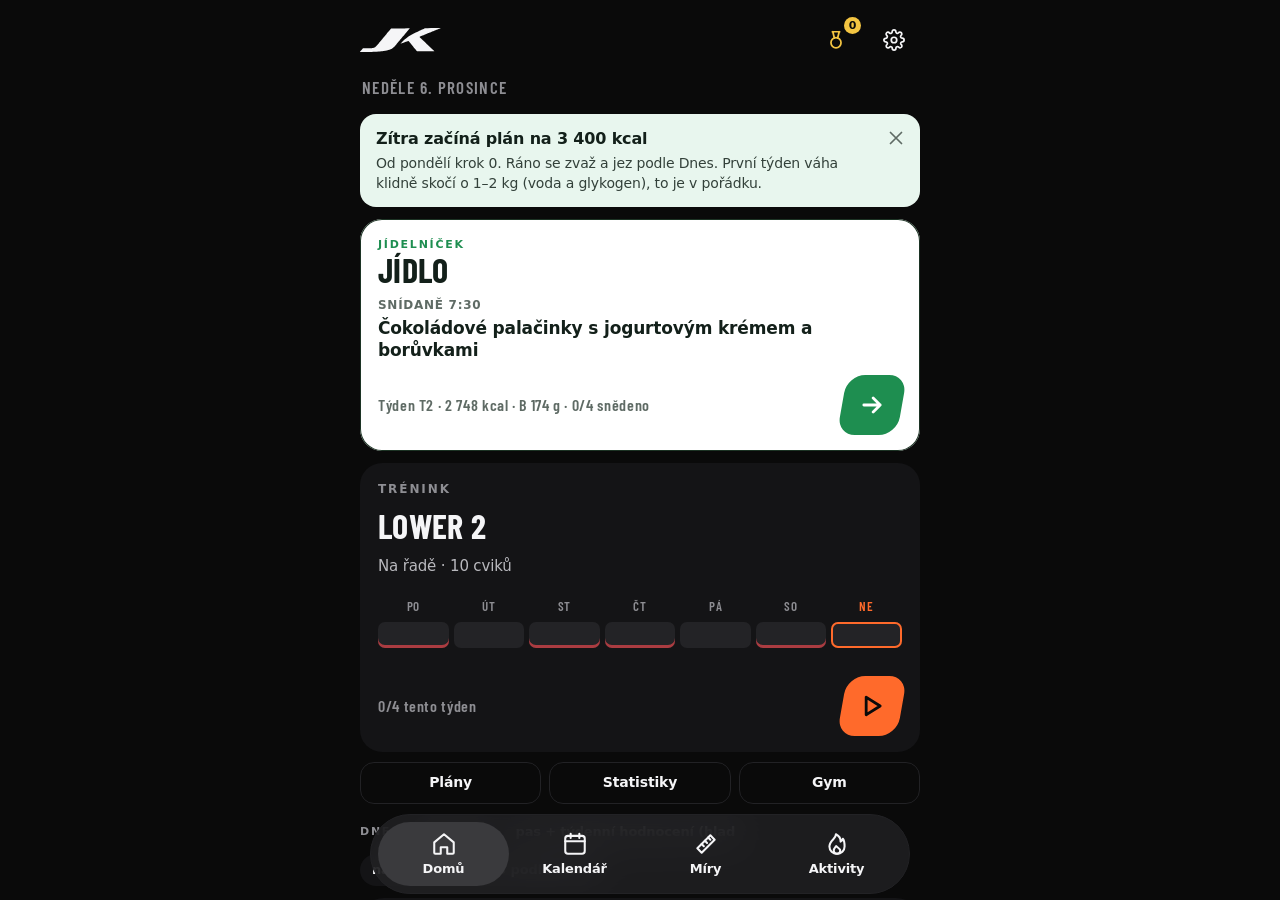
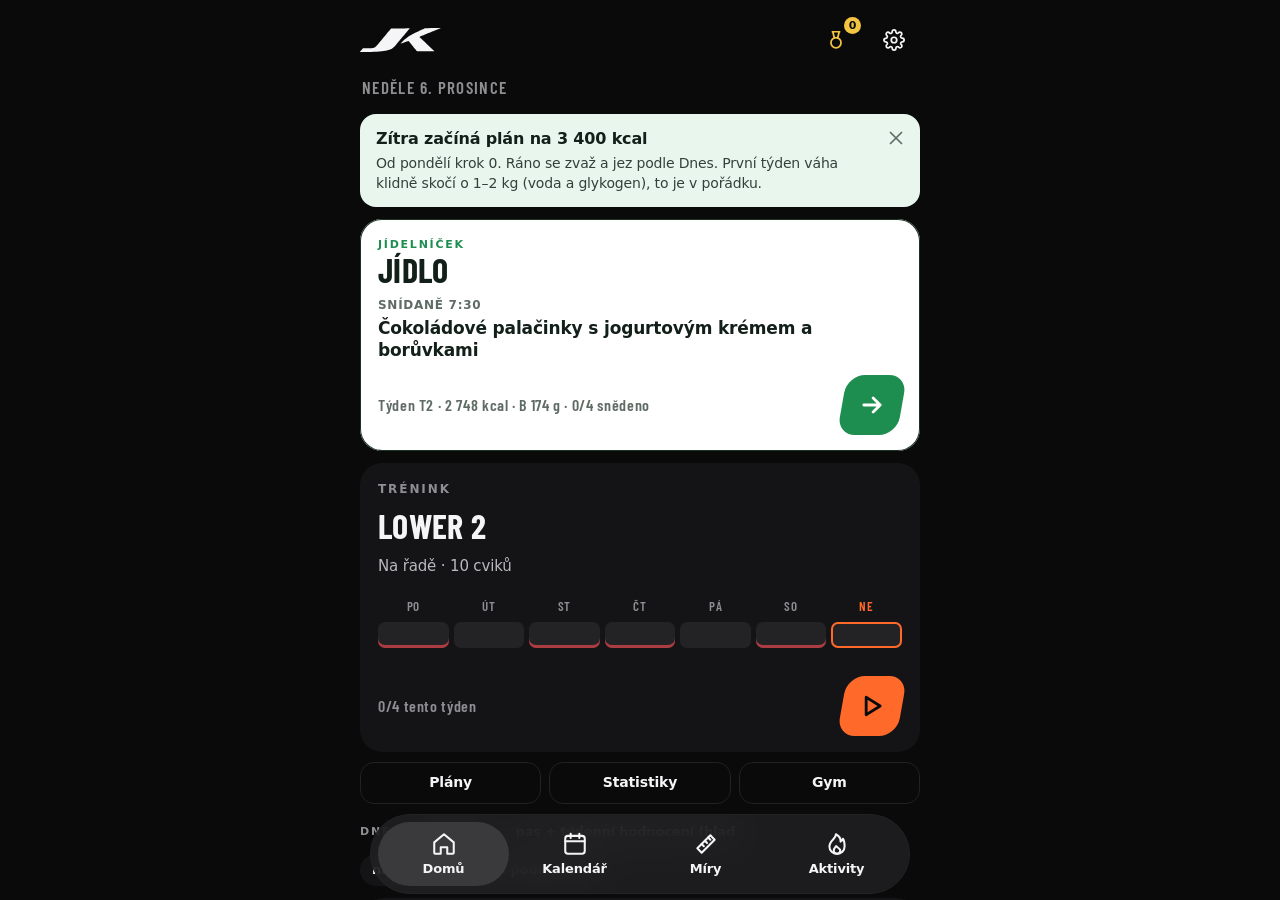
